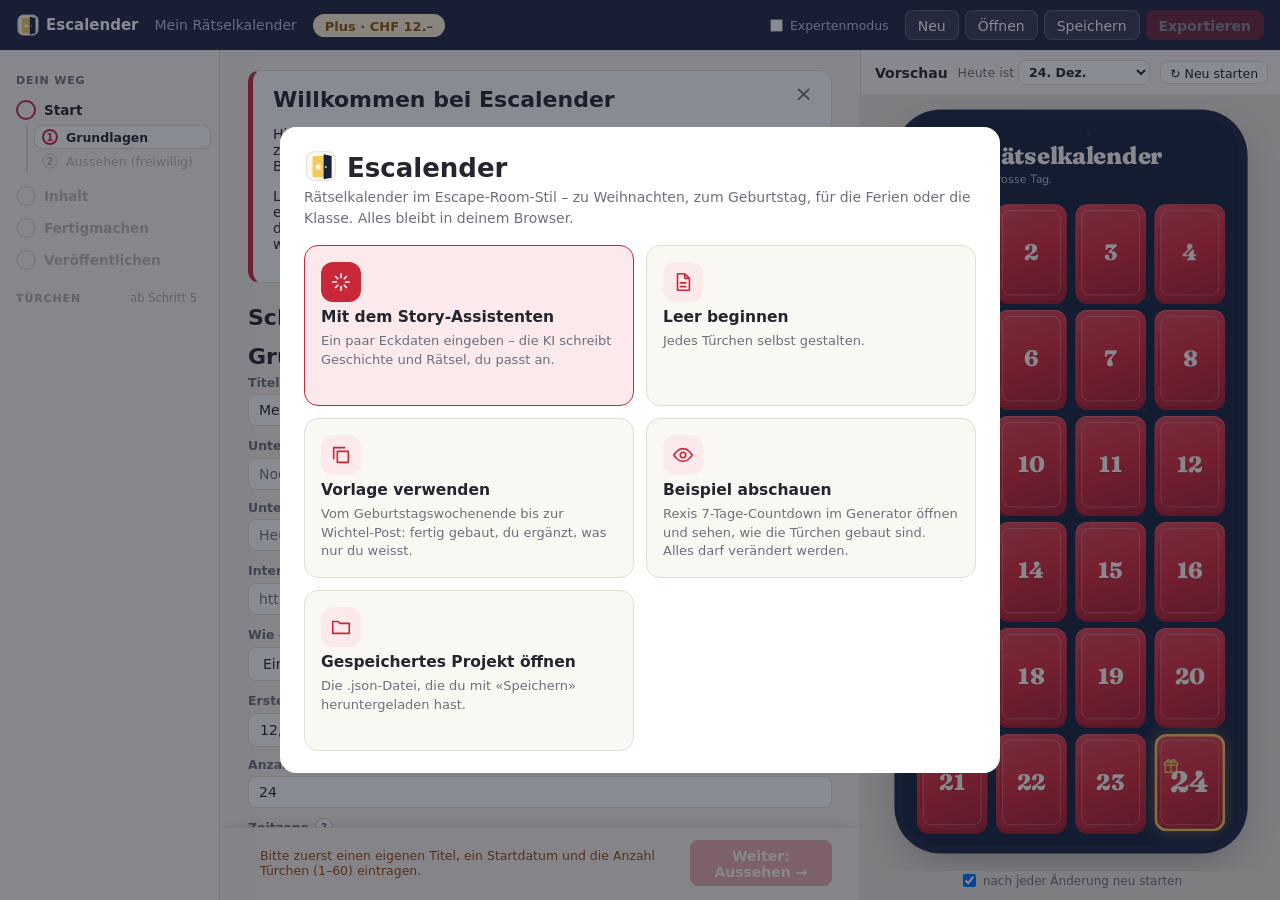
==== bauen/index.html @ 82210658 "Add files via upload" ====
<!doctype html>
<html lang="de">
<head>
  <meta charset="utf-8">
  <meta name="viewport" content="width=device-width, initial-scale=1">
  <title>Escalender – Rätselkalender bauen</title>
  <meta name="description" content="Rätselkalender im Escape-Room-Stil – zu Weihnachten, zum Geburtstag, für Ferien oder Klasse. Im Browser, ohne Anmeldung.">
  <link rel="icon" href="data:image/svg+xml,%3Csvg xmlns='http://www.w3.org/2000/svg' viewBox='0 0 64 64'%3E%3Crect x='5' y='5' width='54' height='54' rx='14' fill='%23fdfaf3' stroke='%23e6dfcf' stroke-width='2'/%3E%3Crect x='16' y='13' width='30' height='40' rx='3' fill='%23f4c95d'/%3E%3Cpath d='M37 10 L52 13 V54 L37 57 Z' fill='%2314213d'/%3E%3Ccircle cx='41' cy='34' r='2' fill='%23f4c95d'/%3E%3Cpath d='M27 26 l2.2 4.6 5 .7-3.6 3.5.9 5-4.5-2.4-4.5 2.4.9-5-3.6-3.5 5-.7z' fill='%23fff8e1'/%3E%3C/svg%3E">
  <style>:root {
  --bg: #f4f1ea; --flaeche: #ffffff; --linie: #e2ddd2; --text: #24252f; --leise: #6d6f7b;
  --rot: #c8283a; --rot-hell: #fbe9eb; --gold: #e0a92e; --gruen: #2d6a4f;
  --hinweis: #3a6ea5; --hinweis-hell: #eaf1f9; --schloss: #b0651b; --schloss-hell: #fbf1e6; --belohnung: #2d7a55; --belohnung-hell: #e8f5ee;
}
* { box-sizing: border-box; }
html, body { margin: 0; height: 100%; }
body { font-family: system-ui, -apple-system, "Segoe UI", Roboto, sans-serif; background: var(--bg); color: var(--text); font-size: 14px; display: flex; flex-direction: column; }
button, input, select, textarea { font: inherit; color: inherit; }
button { cursor: pointer; background: var(--flaeche); border: 1px solid var(--linie); border-radius: 8px; padding: 7px 12px 5px; }
button:hover { border-color: #c9c2b2; }
button.haupt { background: var(--rot); border-color: var(--rot); color: #fff; font-weight: 700; }
button.klein { padding: 3.5px 9px 2.5px; font-size: 12.5px; }
button.gefahr { color: var(--rot); }
button:disabled { opacity: .35; cursor: default; }
code { font-size: 11.5px; background: #f0ece3; padding: 1px 6px; border-radius: 4px; color: var(--leise); }
.warn { color: #a3470a; }

/* Kopfleiste */
.leiste { display: flex; align-items: center; gap: 16px; padding: 10px 16px; background: #1d2440; color: #fff; flex-wrap: wrap; }
.marke { font-weight: 800; font-size: 15px; display: inline-flex; align-items: center; gap: 6px; color: inherit; text-decoration: none; }
a.marke:hover { color: var(--gold, #f4c95d); }
.marke .ico { width: 18px; height: 18px; color: var(--gold, #f4c95d); }
.marke svg.logo { width: 24px; height: 24px; }
.ico { width: 1.1em; height: 1.1em; vertical-align: -.2em; flex: none; }
.nav-punkt .ico { width: 16px; height: 16px; margin-right: 7px; opacity: .75; }
.nav-punkt.aktiv .ico { opacity: 1; }
.punkt-status { display: inline-block; width: 8px; height: 8px; border-radius: 50%; margin-right: 5px; vertical-align: 1px; background: #999; }
.punkt-status.ok { background: #2d8a4e; } .punkt-status.offen { background: #e0a100; } .punkt-status.fehler { background: var(--rot); } .punkt-status.leer { background: #bbb; }
#projektname { color: #b8c0d9; min-width: 100px; max-width: 30%; overflow: hidden; text-overflow: ellipsis; white-space: nowrap; }
.knoepfe { display: flex; gap: 6px; }
.knoepfe button { background: rgba(255,255,255,.1); border-color: rgba(255,255,255,.18); color: #fff; }
.knoepfe button.haupt { background: var(--rot); border-color: var(--rot); }
#status { flex: 1; font-size: 12px; color: #8d96b3; min-width: 0; overflow: hidden; text-overflow: ellipsis; white-space: nowrap; }
#status.warn { color: #ffcf8a; }

/* Arbeitsfläche */
.arbeit { --nav-b: 220px; --vorschau-b: 420px; flex: 1; display: grid; grid-template-columns: var(--nav-b) minmax(0, 1fr) var(--vorschau-b); min-height: 0; position: relative; }
/* Ziehgriffe zum Verbreitern der Spalten (wie bei OneNote) */
.zieher { position: absolute; top: 0; bottom: 0; width: 9px; margin-left: -4px; cursor: col-resize; z-index: 5; touch-action: none; }
.zieher::after { content: ''; position: absolute; top: 0; bottom: 0; left: 4px; width: 1px; background: transparent; transition: background .15s; }
.zieher:hover::after, .zieher.aktiv::after { background: var(--rot); width: 3px; left: 3px; }
.zieher-nav { left: var(--nav-b); }
.zieher-vorschau { right: var(--vorschau-b); margin-left: 0; margin-right: -4px; }
body.zieht { cursor: col-resize; user-select: none; }
body.zieht iframe { pointer-events: none; }
#nav { border-right: 1px solid var(--linie); overflow-y: auto; overflow-x: hidden; padding: 10px 8px 30px; background: #faf8f3; }
.nav-gruppe { font-size: 11px; font-weight: 800; letter-spacing: .08em; text-transform: uppercase; color: var(--leise); margin: 14px 8px 6px; }
.nav-punkt { display: block; width: 100%; text-align: left; border: 0; background: none; padding: 7px 10px; border-radius: 8px; margin-bottom: 1px; }
.nav-punkt:hover, .nav-tuer:hover { background: #efebe2; }
.nav-punkt.aktiv, .nav-tuer.aktiv { background: var(--rot-hell); color: var(--rot); font-weight: 700; }
.nav-tueren { display: flex; flex-direction: column; gap: 1px; }
.nav-tuer { display: grid; grid-template-columns: 24px 62px 1fr 10px; align-items: center; gap: 4px; text-align: left; border: 0; background: none; padding: 5px 8px; border-radius: 8px; }
.nav-tuer .nr { font-weight: 800; }
.nav-tuer .datum { color: var(--leise); font-size: 12px; white-space: nowrap; }
.nav-tuer .icons { font-size: 12px; white-space: nowrap; overflow: hidden; }
.nav-tuer.leer .nr, .nav-tuer.leer .datum { opacity: .45; }
.punkt { width: 8px; height: 8px; border-radius: 50%; background: var(--gold); }
#nav .warn.klein { font-size: 12px; padding: 6px 10px; }

#editor { overflow-y: auto; padding: 20px 28px 0; }
#editor h2 { margin: 0 0 6px; font-size: 22px; }
.willkommen { background: #fff; border: 1px solid var(--linie); border-left: 5px solid var(--rot); border-radius: 12px; padding: 16px 20px; margin-bottom: 22px; }
.willkommen h2 { margin-top: 0 !important; }
.willkommen ol { padding-left: 20px; line-height: 1.7; }
.willkommen li .klein { margin-left: 8px; }
.erklaerung-block .hilfe-text { margin: 0 0 16px; }
.erklaerung .hilfe-knopf { vertical-align: 0; }
.erklaerung { color: var(--leise); max-width: 900px; line-height: 1.5; margin: 4px 0 16px; }

/* Formulare */
.formular { display: flex; flex-direction: column; gap: 10px; }
.feld { display: flex; flex-direction: column; gap: 4px; }
.feld > label { font-size: 12.5px; font-weight: 600; color: var(--leise); }
.feld input[type=text], .feld input[type=number], .feld input[type=date], .feld select, .feld textarea {
  border: 1px solid var(--linie); border-radius: 8px; padding: 7px 10px; background: #fff; width: 100%; max-width: none;
}
.feld textarea { resize: vertical; line-height: 1.45; }
.feld input:focus, .feld select:focus, .feld textarea:focus { outline: 2px solid #f0c7cc; border-color: var(--rot); }
.feld-bool { flex-direction: row; align-items: center; gap: 8px; }
.feld-bool label { font-size: 13.5px; color: var(--text); font-weight: 500; }
.asset-feld { display: flex; gap: 8px; align-items: center; flex-wrap: wrap; }
.asset-feld select { max-width: 320px; }
.asset-feld .mini { height: 44px; border-radius: 6px; border: 1px solid var(--linie); }
.unterfelder { display: flex; flex-direction: column; gap: 8px; align-items: flex-start; }
.unterfeld { border-left: 3px solid var(--linie); padding: 4px 0 4px 12px; width: 100%; display: flex; flex-direction: column; gap: 6px; align-items: flex-start; }
.hinweis-leer { color: #a3470a; font-size: 13px; }

.karte-element { background: var(--flaeche); border: 1px solid var(--linie); border-radius: 12px; padding: 14px 16px; margin-bottom: 12px; }
.kopfzeile { display: flex; align-items: center; gap: 10px; margin-bottom: 10px; }
.kopfzeile .klein { margin-left: auto; }
.nummern { display: flex; flex-wrap: wrap; gap: 6px; margin-top: 10px; }
.nummern span { background: #f4f1ea; border-radius: 6px; padding: 2px 8px; font-size: 12.5px; }
.nummern b { color: var(--rot); }
.palette { display: flex; flex-wrap: wrap; gap: 6px; margin: 8px 0 4px; }

/* Türchen */
.tuer-kopf { display: flex; align-items: baseline; gap: 12px; margin-bottom: 12px; }
.tuer-kopf .datum { color: var(--leise); }
.tuer-kopf .klein-wahl { margin-left: auto; border: 1px solid var(--linie); border-radius: 8px; padding: 3px 8px; background: #fff; font-size: 12.5px; }
.leer-box { background: var(--flaeche); border: 2px dashed var(--linie); border-radius: 14px; padding: 30px; text-align: center; color: var(--leise); }
.stufe-box { background: var(--flaeche); border: 1px solid var(--linie); border-radius: 14px; padding: 14px 16px 16px; margin: 16px 0; }
.stufe-titel { display: flex; justify-content: space-between; align-items: center; font-weight: 800; font-size: 12px; letter-spacing: .08em; text-transform: uppercase; color: var(--leise); margin-bottom: 8px; }
.stufe-neu { display: flex; align-items: center; gap: 12px; color: var(--leise); font-size: 13px; }

.fach { border-radius: 12px; padding: 10px 12px 8px; margin-top: 10px; }
.fach-kopf { margin-bottom: 8px; }
.fach-kopf span { color: var(--leise); }
.fach.fach-hinweis { background: var(--hinweis-hell); } .fach-hinweis .fach-kopf strong { color: var(--hinweis); }
.fach.fach-schloss { background: var(--schloss-hell); } .fach-schloss .fach-kopf strong { color: var(--schloss); }
.fach.fach-belohnung { background: var(--belohnung-hell); } .fach-belohnung .fach-kopf strong { color: var(--belohnung); }
.fach-liste { display: flex; flex-direction: column; gap: 8px; min-height: 20px; }
.fach-leer { color: var(--leise); font-size: 12.5px; padding: 10px; border: 2px dashed rgba(0,0,0,.1); border-radius: 10px; text-align: center; }

.baustein { background: #fff; border-radius: 10px; padding: 10px 12px 12px; border: 1px solid rgba(0,0,0,.06); box-shadow: 0 1px 2px rgba(0,0,0,.04); }
.baustein.zieht { opacity: .4; }
.baustein-kopf { cursor: grab; display: flex; align-items: center; gap: 8px; font-weight: 700; margin-bottom: 8px; }
.baustein-kopf select { font-weight: 600; border: 1px solid var(--linie); border-radius: 8px; padding: 4px 8px; background: #fff; }
.baustein-kopf .aktionen { margin-left: auto; display: flex; gap: 2px; }
.griff { cursor: grab; color: #b3ad9f; letter-spacing: -2px; user-select: none; padding: 0 2px; }
.mini-knopf { border: 0; background: none; padding: 2px 6px; color: var(--leise); }
.mini-knopf:hover { background: #f0ece3; }
.einfuege { height: 4px; border-radius: 2px; background: var(--rot); margin: -2px 0; }
.chip { border-radius: 999px; font-size: 12.5px; padding: 4px 11px; background: rgba(255,255,255,.75); }
.chip:active { cursor: grabbing; }

/* Medien */
.medien { display: grid; grid-template-columns: repeat(auto-fill, minmax(150px, 1fr)); gap: 12px; margin-top: 12px; }
.medium { background: var(--flaeche); border: 1px solid var(--linie); border-radius: 12px; padding: 8px; display: flex; flex-direction: column; gap: 4px; }
.medium img, .medium .platzhalter { width: 100%; aspect-ratio: 4/3; object-fit: cover; border-radius: 8px; background: #f0ece3; display: flex; align-items: center; justify-content: center; font-size: 28px; color: var(--leise); }
.medium .platzhalter .ico { width: 32px; height: 32px; }
.medium img { object-fit: contain; }
.medium.fehlt { border-color: #f0c080; background: #fffaf2; }
.medium .name { font-weight: 600; font-size: 12.5px; word-break: break-all; }
.medium .info { font-size: 11.5px; color: var(--leise); }
.medium .aktionen { display: flex; gap: 4px; }
.warnliste li { margin-bottom: 6px; }
.warnliste a { color: var(--text); }

/* Vorschau */
.vorschau { border-left: 1px solid var(--linie); display: flex; flex-direction: column; min-height: 0; background: #e9e5dc; }
.vorschau-kopf { display: flex; align-items: center; gap: 12px; padding: 10px 14px; border-bottom: 1px solid var(--linie); background: #faf8f3; }
.vorschau-kopf label { color: var(--leise); font-size: 12.5px; display: flex; align-items: center; gap: 4px; }
.vorschau-kopf button { margin-left: auto; }
.telefon { flex: 1; padding: 14px; min-height: 0; overflow: hidden; position: relative; }
/* absolut platziert: die Handygrösse wirkt nicht auf die Grösse der Spalte zurück */
.geraet-rahmen { position: absolute; top: 22px; left: 50%; transform: translateX(-50%); }
.geraet { position: absolute; left: 0; top: 0; width: 390px; height: 844px; transform-origin: 0 0; border-radius: 44px; background: #1d2440; box-shadow: 0 0 0 10px #1d2440, 0 16px 44px rgba(0,0,0,.28); }
.geraet iframe { width: 100%; height: 100%; border: 0; border-radius: 40px; background: #14213d; display: block; }
.vorschau-fuss { font-size: 12px; color: var(--leise); padding: 0 16px 10px; text-align: center; }
.vorschau-fuss label { display: inline-flex; align-items: center; gap: 4px; }
.heute-wahl { display: flex; align-items: center; gap: 6px; font-size: 12.5px; color: var(--leise); }
.heute-wahl select { border: 1px solid var(--linie); border-radius: 8px; padding: 3px 6px; background: #fff; font-weight: 700; color: var(--text); }

/* Dialog */
.dialog { position: fixed; inset: 0; background: rgba(20,24,40,.5); display: flex; align-items: center; justify-content: center; z-index: 100; padding: 16px; }
.dialog-box { background: #fff; border-radius: 16px; padding: 22px 24px; max-width: 560px; width: 100%; max-height: 90vh; overflow: auto; }
.dialog-box h2 { margin: 0 0 10px; }
.dialog-knoepfe { display: flex; flex-direction: column; gap: 8px; margin: 14px 0; }
.dialog-knoepfe button { text-align: left; padding: 10px 14px; }
.warnkasten { background: #fff5e6; border-radius: 8px; padding: 8px 12px; }
.warnkasten ul { margin: 8px 0 0; padding-left: 18px; font-size: 13px; }
.schliessen { margin-top: 6px; }

@media (max-width: 1100px) {
  .zieher { display: none; }
  .arbeit { grid-template-columns: 200px minmax(0, 1fr); }
  .vorschau { grid-column: 1 / -1; min-height: 720px; border-left: 0; border-top: 1px solid var(--linie); }
  body { height: auto; }
}
@media (max-width: 700px) {
  .arbeit { grid-template-columns: 1fr; }
  #nav { max-height: 240px; border-right: 0; border-bottom: 1px solid var(--linie); }
  #editor { padding: 16px; }
}

/* Story-Assistent */
#editor h3 { font-size: 15px; margin: 26px 0 10px; }
textarea.prompt { width: 100%; max-width: none; border: 1px solid var(--linie); border-radius: 10px; padding: 10px 12px; font-family: ui-monospace, Menlo, Consolas, monospace; font-size: 12px; line-height: 1.45; background: #fff; }
textarea.prompt[readonly] { background: #faf8f3; }
.reihe-knoepfe { display: flex; align-items: center; gap: 8px; flex-wrap: wrap; margin: 8px 0; }
.reihe-knoepfe select { border: 1px solid var(--linie); border-radius: 8px; padding: 6px 8px; background: #fff; max-width: 100%; min-width: 0; flex: 1 1 260px; }
.leise { color: var(--leise); font-size: 12.5px; }
.ergebnis .ok { color: var(--gruen); font-weight: 600; }
.haken { display: flex; flex-wrap: wrap; gap: 6px 14px; }
.haken span { display: inline-flex; align-items: center; gap: 5px; }
.haken label { font-size: 13px; }

.mono { font-family: ui-monospace, Menlo, Consolas, "Courier New", monospace; }
textarea.mono { font-size: 13px; }
.schablone-pruefung { background: #faf8f3; border: 1px solid var(--linie); border-radius: 8px; padding: 8px 12px; display: flex; flex-direction: column; gap: 4px; max-width: 680px; }
.schablone-pruefung b { letter-spacing: .12em; }
.kopfzeile .klein:first-of-type { margin-left: auto; }
.kopfzeile .klein + .klein { margin-left: 0; }

/* Führung */
.experte { color: #b8c0d9; font-size: 12.5px; display: flex; align-items: center; gap: 4px; white-space: nowrap; }
.checkliste { margin-bottom: 6px; }
.checkliste .schritt { display: flex; align-items: center; gap: 8px; width: 100%; text-align: left; border: 0; background: none; padding: 5px 8px; border-radius: 8px; font-size: 13px; color: var(--leise); }
.checkliste .schritt:hover { background: #efebe2; }
.checkliste .haken { width: 20px; height: 20px; border-radius: 50%; border: 2px solid #cfc8b8; display: inline-flex; align-items: center; justify-content: center; font-size: 11px; font-weight: 800; flex: none; }
.checkliste .schritt.ok { color: var(--gruen); }
.checkliste .schritt.ok .haken { background: var(--gruen); border-color: var(--gruen); color: #fff; }
.checkliste .schritt.fehler { color: var(--rot); font-weight: 700; }
.checkliste .schritt.fehler .haken { background: var(--rot); border-color: var(--rot); color: #fff; }
.checkliste .schritt.naechster:not(.ok) { color: var(--text); font-weight: 700; background: #fff; box-shadow: inset 0 0 0 1px var(--linie); }
.punkt.rot { background: var(--rot); }
.fehler-titel { color: var(--rot); }
.warnliste.fehler li a { color: var(--rot); font-weight: 600; }
.ok { color: var(--gruen); font-weight: 600; }
.hilfe-knopf { border: 1px solid #cfc8b8; background: #fff; color: var(--leise); width: 18px; height: 18px; border-radius: 50%; padding: 0; font-size: 11px; font-weight: 800; line-height: 1; margin-left: 6px; vertical-align: 1px; }
.hilfe-knopf:hover { border-color: var(--rot); color: var(--rot); }
.hilfe-text { background: #fffbea; border: 1px solid #f0e2a8; border-radius: 8px; padding: 8px 12px; margin: 2px 0 4px; font-size: 13px; line-height: 1.5; max-width: 900px; color: var(--text); }
.fach-kopf .hilfe-text { margin-top: 6px; }
.start-box { max-width: 720px; }
.start-box h1 { margin: 0 0 4px; font-size: 26px; }
.start-karten { display: grid; grid-template-columns: repeat(2, minmax(0, 1fr)); gap: 12px; margin-top: 14px; grid-auto-rows: 1fr; }
.start-karte { display: flex; flex-direction: column; gap: 6px; height: 100%; align-items: flex-start; text-align: left; padding: 16px; border-radius: 14px; border: 1px solid var(--linie); background: #faf8f3; }
.start-karte:hover { border-color: var(--rot); background: #fff; }
.start-karte .icon { width: 40px; height: 40px; border-radius: 12px; background: var(--rot-hell); color: var(--rot); display: grid; place-items: center; }
.start-karte .icon .ico { width: 22px; height: 22px; }
.haupt-karte .icon { background: var(--rot); color: #fff; }
.start-karte strong { font-size: 15.5px; }
.start-karte span:last-child { color: var(--leise); font-size: 13px; line-height: 1.45; }
.start-karte.haupt-karte { border-color: var(--rot); background: var(--rot-hell); }
@media (max-width: 600px) { .start-karten { grid-template-columns: 1fr; } .experte { display: none; } }
.leer-zeile { color: var(--leise); }
.leer-zeile a { color: var(--text); }

/* Phasen-Checkliste */
.checkliste .phase { display: flex; align-items: center; gap: 8px; width: 100%; text-align: left; border: 0; background: none; padding: 6px 8px; border-radius: 8px; font-size: 13.5px; font-weight: 700; color: var(--leise); }
.checkliste .phase:hover { background: #efebe2; }
.checkliste .phase.aktuell { color: var(--text); }
.checkliste .phase.ok { color: var(--gruen); }
.checkliste .phase.ok .haken { background: var(--gruen); border-color: var(--gruen); color: #fff; }
.checkliste .phase.aktuell .haken { border-color: var(--rot); color: var(--rot); }
.checkliste .phase .punkt { margin-left: auto; }
.checkliste .phase-schritte { margin: 0 0 6px 18px; border-left: 2px solid var(--linie); padding-left: 6px; }
.checkliste .phase-schritte .schritt { font-size: 12.5px; padding: 4px 8px; }
.checkliste .phase-schritte .haken { width: 16px; height: 16px; font-size: 10px; }
.speicher-erinnerung { background: #fffbea; border: 1px solid #f0e2a8; border-radius: 10px; padding: 8px 10px; font-size: 12.5px; margin: 0 4px 8px; display: flex; flex-direction: column; gap: 6px; align-items: flex-start; }

/* Story-Assistent Schritt für Schritt */
.schritt-leiste { display: flex; flex-wrap: wrap; gap: 6px; margin: 6px 0 14px; }
.schritt-leiste .pille { border-radius: 999px; padding: 4px 10px; font-size: 12.5px; color: var(--leise); }
.schritt-leiste .pille b { display: inline-block; min-width: 1.2em; }
.schritt-leiste .pille.erledigt { color: var(--gruen); border-color: #b9dcc9; background: #f2faf5; }
.schritt-leiste .pille.aktiv { color: #fff; background: var(--rot); border-color: var(--rot); font-weight: 700; }
.schritt-karte { background: var(--flaeche); border: 1px solid var(--linie); border-radius: 14px; padding: 16px 20px 18px; }
.schritt-karte h3 { margin: 0 0 12px; font-size: 17px; }
.schritt-fuss { display: flex; align-items: center; justify-content: space-between; gap: 12px; margin-top: 18px; padding-top: 12px; border-top: 1px solid var(--linie); }
.schritt-fuss .weiter { margin-left: auto; }
.klein-text { font-size: 12.5px; }
.sperre { background: var(--rot-hell); border-radius: 10px; padding: 12px 14px; display: flex; flex-direction: column; gap: 8px; align-items: flex-start; }
details.erweitert { margin-top: 10px; }
details.erweitert summary, .schritt-karte details summary { cursor: pointer; color: var(--leise); font-size: 13px; margin: 8px 0; }
ol.anleitung { line-height: 1.7; padding-left: 20px; margin: 10px 0; }

/* Nur du ergänzen / Drucken */
.ergaenzen-gruppe { background: var(--flaeche); border: 1px solid var(--linie); border-radius: 12px; padding: 12px 16px; margin-bottom: 12px; }
.ergaenzen-gruppe h3 { margin: 0; display: flex; align-items: center; gap: 8px; }
.ergaenzen-gruppe .zahl { background: var(--gold); color: #fff; border-radius: 999px; font-size: 12px; padding: 1px 8px; }
.ergaenzen-liste { padding-left: 18px; line-height: 1.5; }
.ergaenzen-liste > li { margin-bottom: 6px; }
.ergaenzen-liste > li > a { font-weight: 700; color: var(--text); }
.ergaenzen-liste ul { color: var(--leise); font-size: 13px; padding-left: 18px; }
.gruppe-ok { color: var(--gruen); margin: 6px 0 12px; font-weight: 600; }
.druck-schritte { line-height: 1.6; }
.druck-schritte > li { margin-bottom: 12px; }
.druck-schritte > li.ok::marker { color: var(--gruen); }
.versteck-liste { font-size: 13px; }
.schritt-leiste .pille:disabled { opacity: .45; cursor: not-allowed; background: transparent; }
.heute-wahl, .vorschau-kopf button { white-space: nowrap; }
.vorschau-kopf { flex-wrap: nowrap; gap: 10px; }
@media (max-width: 700px) { .vorschau-kopf { flex-wrap: wrap; } }

.farb-feld { display: flex; align-items: center; gap: 10px; }
.farb-feld input[type=color] { width: 48px; height: 34px; padding: 2px; border: 1px solid var(--linie); border-radius: 8px; background: #fff; cursor: pointer; }
.farb-block { display: grid; gap: 8px; }
.farb-hex { flex: 0 0 96px; width: 96px; font-family: ui-monospace, SFMono-Regular, Menlo, monospace; }
.farb-muster-reihe { display: flex; flex-wrap: wrap; gap: 6px; }
.farb-muster { width: 28px; height: 28px; border-radius: 8px; border: 2px solid #fff; box-shadow: 0 0 0 1px var(--linie); padding: 0; cursor: pointer; }
.farb-muster.aktiv { box-shadow: 0 0 0 2px var(--rot); transform: scale(1.1); }
button.link { background: none; border: 0; padding: 0; color: var(--rot); text-decoration: underline; font: inherit; cursor: pointer; }
h4.unter-titel { margin: 18px 0 4px; font-size: 14px; color: var(--leise); text-transform: uppercase; letter-spacing: .06em; }
.checkliste .schritt.gesperrt { opacity: .45; cursor: not-allowed; }
.checkliste .schritt.gesperrt:hover { background: none; }

.nav-klapp { display: block; width: calc(100% - 16px); text-align: left; border: 0; background: none; cursor: pointer; }
.nav-klapp:hover { color: var(--text); }
.schritt-zaehler { font-size: 13px; font-weight: 500; color: var(--leise); margin-left: 12px; }

.nav-gruppe-zeile { display: flex; align-items: center; justify-content: space-between; gap: 6px; }
.nav-status { border: 0; background: none; padding: 2px 6px; border-radius: 6px; font-size: 11.5px; font-weight: 700; text-transform: none; letter-spacing: 0; color: var(--leise); white-space: nowrap; }
.nav-status:hover, .nav-status.aktiv { background: var(--rot-hell); color: var(--rot); }
.frage-knoepfe { display: flex; justify-content: flex-end; gap: 8px; margin-top: 16px; }

/* Hervorhebung nach dem Sprung aus einer Meldung */
.hervor { outline: 3px solid var(--rot); outline-offset: 4px; border-radius: 10px; animation: hervor-puls 1s ease-in-out 3; }
.feld.hervor { padding: 4px 6px; margin: -4px -6px; }
@keyframes hervor-puls { 50% { outline-color: var(--gold); } }

.warnliste li { margin-bottom: 8px; }
.was-tun { color: var(--leise); font-size: 12.5px; margin: 2px 0 0 14px; }
.warnliste.fehler .was-tun { color: var(--text); }

.emoji-zeile { display: flex; align-items: center; gap: 10px; }
.emoji-feld { max-width: 120px !important; font-size: 22px; text-align: center; }
.emoji-gross { font-size: 40px; line-height: 1; }
.emoji-gruppen { display: flex; flex-direction: column; gap: 4px; margin-top: 8px; }
.emoji-gruppe { display: flex; align-items: center; flex-wrap: wrap; gap: 3px; }
.emoji-titel { font-size: 11.5px; color: var(--leise); width: 58px; flex: none; }
.emoji-wahl { border: 1px solid transparent; background: none; font-size: 22px; padding: 2px 4px; border-radius: 8px; line-height: 1.2; }
.emoji-wahl:hover { background: #efebe2; border-color: var(--linie); }
.emoji-wahl.aktiv { background: var(--rot-hell); border-color: var(--rot); }

.download-ok:empty { display: none; }
.download-ok { background: #e8f5ee; border: 1px solid #b9dcc9; color: var(--gruen); border-radius: 10px; padding: 10px 12px; font-size: 13.5px; line-height: 1.5; }
button.erledigt { background: var(--gruen) !important; border-color: var(--gruen) !important; color: #fff !important; }

/* Fenster offen: Hintergrund scrollt nicht mit */
body.fenster-offen { overflow: hidden; }
body.fenster-offen .arbeit { pointer-events: none; }
body.fenster-offen .dialog { pointer-events: auto; }
.frage-dialog .dialog-box { max-width: 460px; }
.frage-dialog p { line-height: 1.5; margin: 6px 0; }
button.gefahr-knopf { background: var(--rot) !important; border-color: var(--rot) !important; }

/* Der Schritt, an dem man gerade arbeitet */
.checkliste .schritt.aktiv { background: var(--rot-hell); color: var(--rot); font-weight: 700; box-shadow: none; }
.checkliste .schritt.aktiv .haken { border-color: var(--rot); color: var(--rot); }
.checkliste .schritt.ok.aktiv .haken { background: var(--gruen); border-color: var(--gruen); color: #fff; }
h2 .wechsel { margin-left: 14px; font-weight: 500; vertical-align: middle; }

/* Zurück/Weiter kleben am unteren Rand des Editors – auf jedem Bildschirm sichtbar, ganz rechts */
.weg-fuss { position: sticky; bottom: 0; z-index: 3; margin: 24px -28px 0; padding: 12px 28px 14px; background: var(--bg); border-top: 1px solid var(--linie); box-shadow: 0 -8px 16px -12px rgba(0,0,0,.25); }
#editor > :last-child:not(.weg-fuss) { margin-bottom: 80px; }
.schritt-karte .schritt-fuss { position: sticky; bottom: 0; z-index: 3; background: var(--flaeche); margin: 18px -20px -18px; padding: 12px 20px 14px; border-radius: 0 0 14px 14px; box-shadow: 0 -8px 16px -12px rgba(0,0,0,.25); }
.nav-spaeter { opacity: .55; }
.nav-spaeter .nav-status { font-weight: 500; }
.knoepfe button:disabled { opacity: .45; cursor: not-allowed; }
.checkliste .phase.gesperrt { opacity: .45; cursor: not-allowed; }
.checkliste .phase.gesperrt:hover { background: none; }
.willkommen { position: relative; }
.willkommen-zu { position: absolute; top: 8px; right: 10px; border: 0; background: none; font-size: 22px; line-height: 1; color: var(--leise); padding: 4px 8px; border-radius: 8px; }
.willkommen-zu:hover { background: #efebe2; color: var(--text); }
.weg-kopf { font-size: 22px; font-weight: 800; margin: 0 0 14px; }

/* AR-Ziel aus Foto: Fortschritt */
.asset-knoepfe { display: flex; flex-wrap: wrap; gap: 8px; align-items: center; }
.mind-zeile { display: flex; gap: 14px; align-items: center; margin-top: 14px; }
.mind-vorschau { width: 96px; height: 72px; object-fit: cover; border-radius: 8px; background: #eee; flex: none; }
.mind-stand { flex: 1; min-width: 0; }
.balken { height: 10px; border-radius: 999px; background: #eee6d6; overflow: hidden; margin-bottom: 8px; }
.balken-fuellung { height: 100%; width: 0; background: var(--rot); border-radius: inherit; transition: width .3s; }
.mind-stand p { margin: 2px 0 0; }

.freiwillig { background: #eef6ee; border: 1px solid #cfe3cf; color: #2d6a4f; border-radius: 10px; padding: 8px 12px; margin: 0 0 14px; font-size: 14px; }

/* Übersicht Sammlungen und Hilfsmittel */
.abschnitt { margin: 0 0 28px; }
.abschnitt h3 { font-size: 17px; margin: 0 0 4px; display: flex; align-items: center; gap: 6px; }
.abschnitt h3 .ico { color: var(--rot); }
.uebersicht { padding: 10px 14px; }
.uebersicht-zeile { display: flex; align-items: center; gap: 12px; }
.uebersicht-icon { width: 34px; height: 34px; border-radius: 9px; background: var(--rot-hell); color: var(--rot); display: grid; place-items: center; flex: none; }
.uebersicht-icon .ico { width: 18px; height: 18px; }
.uebersicht-text { flex: 1; min-width: 0; }
.uebersicht-text .klein-text { font-size: 12.5px; margin-top: 2px; }
.uebersicht-knoepfe { display: flex; gap: 6px; flex-wrap: wrap; justify-content: flex-end; }
.uebersicht-inhalt { margin-top: 12px; padding-top: 12px; border-top: 1px solid var(--linie); }

/* Katalog-Wähler */
.katalog-box { max-width: 720px; }
.katalog-liste { display: grid; gap: 8px; max-height: 60vh; overflow: auto; padding: 2px; }
.katalog-karte { display: grid; grid-template-columns: 40px 1fr auto; grid-template-areas: 'icon text mehr' 'lang lang lang'; gap: 4px 12px; align-items: start; text-align: left; padding: 10px 12px; border-radius: 12px; border: 1px solid var(--linie); background: var(--flaeche); cursor: pointer; }
.katalog-karte:hover { border-color: var(--rot); background: #fff; }
.katalog-karte.aktiv { border-color: var(--rot); box-shadow: 0 0 0 2px var(--rot-hell); }
.katalog-icon { grid-area: icon; font-size: 26px; line-height: 1; text-align: center; padding-top: 2px; }
.katalog-text { grid-area: text; display: grid; gap: 2px; min-width: 0; }
.katalog-kurz { color: var(--leise); font-size: 13px; }
.katalog-tags { display: flex; gap: 6px; flex-wrap: wrap; margin-top: 2px; }
.tag { font-size: 11px; border-radius: 999px; padding: 1px 8px; background: #eee9dd; color: var(--leise); }
.tag.stufe-gratis { background: #e6f3e8; color: #2d6a4f; }
.tag.stufe-kalender { background: #fdf1d6; color: #8a5a00; }
.tag.stufe-alles { background: var(--rot-hell); color: var(--rot); }
.katalog-mehr { grid-area: mehr; align-self: start; }
.katalog-lang { grid-area: lang; font-size: 13px; line-height: 1.5; color: var(--text); background: #fffbea; border: 1px solid #f0e2a8; border-radius: 8px; padding: 8px 10px; margin-top: 4px; }
.chip-katalog { border-style: dashed; }
.schloss-kurz { margin-left: 8px; }

/* Quadratisch zuschneiden */
.schnitt-box { max-width: 600px; }
.schnitt-buehne { position: relative; margin: 0 auto; background: #222; border-radius: 8px; overflow: hidden; touch-action: none; }
.schnitt-buehne canvas { display: block; }
.schnitt-rahmen { position: absolute; box-shadow: 0 0 0 2px #fff, 0 0 0 9999px rgba(0,0,0,.35); cursor: move; touch-action: none; }
.schnitt-rahmen::before { content: ''; position: absolute; inset: 0; background: linear-gradient(to right, transparent 33.3%, rgba(255,255,255,.35) 33.3%, rgba(255,255,255,.35) calc(33.3% + 1px), transparent calc(33.3% + 1px), transparent 66.6%, rgba(255,255,255,.35) 66.6%, rgba(255,255,255,.35) calc(66.6% + 1px), transparent calc(66.6% + 1px)), linear-gradient(to bottom, transparent 33.3%, rgba(255,255,255,.35) 33.3%, rgba(255,255,255,.35) calc(33.3% + 1px), transparent calc(33.3% + 1px), transparent 66.6%, rgba(255,255,255,.35) 66.6%, rgba(255,255,255,.35) calc(66.6% + 1px), transparent calc(66.6% + 1px)); pointer-events: none; }
.schnitt-regler { display: flex; align-items: center; gap: 10px; margin: 12px 0 4px; }
.schnitt-regler input { flex: 1; }
.warnkasten.tarnung { background: #fffbea; border: 1px solid #f0e2a8; border-radius: 10px; padding: 10px 14px; margin: 10px 0; font-size: 14px; line-height: 1.5; }
.warnkasten.tarnung code { user-select: all; }
.vorlagen-dialog .start-karte .tag { align-self: flex-start; }
.vorlagen-dialog .start-karte { gap: 4px; }
.vorlage-fuer { color: var(--leise); font-size: 12.5px; font-weight: 700; }

/* Preis in der Kopfzeile */
.preis-chip { border: 0; border-radius: 999px; padding: 4px 12px; font: inherit; font-size: 13px; font-weight: 700; cursor: pointer; white-space: nowrap; }
.preis-chip.stufe-gratis { background: #e6f3e8; color: #2d6a4f; }
.preis-chip.stufe-kalender { background: #fdf1d6; color: #8a5a00; }
.preis-chip.stufe-alles { background: var(--rot-hell); color: var(--rot); }
@media (max-width: 700px) { .preis-chip { padding: 3px 8px; font-size: 12px; } }

/* Labor: neue Bausteine im Test */
.tag.labor { background: #e8f5e9; color: #1b5e20; border-color: #a5d6a7; }
.labor-chip { background: #e8f5e9; color: #1b5e20; border: 1px solid #a5d6a7; border-radius: 999px; padding: 2px 10px; font-size: .85em; cursor: pointer; }

/* Mehrere Dateien in einem Feld (Memory-Fotos) */
.asset-kacheln { display: flex; flex-wrap: wrap; gap: 6px; margin-bottom: 6px; }
.asset-kachel { position: relative; width: 64px; height: 64px; border-radius: 8px; overflow: hidden; background: #eee9dd; display: grid; place-items: center; }
.asset-kachel img { width: 100%; height: 100%; object-fit: cover; }
.asset-kachel .mini-knopf { position: absolute; top: 2px; right: 2px; padding: 0 5px; }

/* Nonogramm-Bild zeichnen */
.raster-groesse { display: flex; align-items: center; gap: 6px; flex-wrap: wrap; font-size: 13px; color: var(--leise); margin-bottom: 6px; }
.raster-edit { display: grid; gap: 1px; max-width: 320px; background: #ddd; border: 1px solid #ddd; touch-action: none; user-select: none; }
.raster-edit span { aspect-ratio: 1; background: #fff; cursor: pointer; }
.raster-edit span.an { background: #2b2d42; }
/* Suchbild: Stellen markieren */
.suchpunkte-edit { position: relative; max-width: 420px; cursor: crosshair; border-radius: 8px; overflow: hidden; }
.suchpunkte-edit img { display: block; width: 100%; height: auto; }
.such-punkt { position: absolute; aspect-ratio: 1; transform: translate(-50%, -50%); border: 3px solid #ffd23f; border-radius: 50%; box-shadow: 0 0 0 2px rgba(0,0,0,.4); color: #fff; font: 700 12px system-ui; display: grid; place-items: center; text-shadow: 0 0 3px #000; cursor: pointer; }

/* Schloss-Kopfzeile auf schmalen Bildschirmen umbrechen (Art-Auswahl volle Breite, «Was gibt es?» darunter) */
@media (max-width: 560px) {
  .fach-schloss .baustein-kopf { flex-wrap: wrap; }
  .fach-schloss .baustein-kopf select { flex: 1 1 100%; min-width: 0; max-width: 100%; }
  .fach-schloss .baustein-kopf .schloss-kurz { margin-left: 0; flex-basis: 100%; }
}
/* Musterschloss im Generator */
.muster-edit svg { width: 150px; height: 150px; display: block; background: #f6f3ea; border-radius: 10px; }
.muster-edit circle { fill: #c9c3b5; }
.muster-edit circle.an { fill: #d62839; }
.muster-edit text { font: 700 11px system-ui; fill: #fff; text-anchor: middle; pointer-events: none; }
.muster-edit .muster-linie { fill: none; stroke: #d62839; stroke-width: 4; stroke-linecap: round; stroke-linejoin: round; opacity: .6; }
.muster-code { font-size: 13px; color: var(--leise); margin: 6px 0; }
output.anzeige { display: block; font-size: 14px; padding: 6px 0; }

/* «Wer ist es?»: Hinweise verteilen */
.aktion-zeile { display: flex; align-items: center; gap: 6px; flex-wrap: wrap; font-size: 13px; padding: 4px 0; }
.aktion-zeile span { flex: 1 1 180px; }
.aktion-zeile.ok { color: #2d6a4f; }
/* Beim Durchtabben bleibt das Feld über der Weiter-Leiste */
#editor { scroll-padding-bottom: 96px; }
.aktion-zeile select { width: auto; flex: 0 0 auto; }
.aktion-zeile button { flex: 0 0 auto; margin: 0; }
.start-titel svg.logo { width: 34px; height: 34px; vertical-align: -6px; }
/* Schrift in Knöpfen optisch mittig: Die Schrift sitzt sonst gut 1 px zu hoch (6.10.) */
.chip { padding: 5px 11px 3px; }
.schritt-leiste .pille { padding: 5px 10px 3px; }
.checkliste .phase { padding-top: 7px; padding-bottom: 5px; }
.preis-chip { padding: 5px 12px 3px; }
@media (max-width: 700px) { .preis-chip { padding: 4px 8px 2px; } }
.labor-chip { padding: 3px 10px 1px; }
</style>
</head>
<body>
  <script>(()=>{var xi={zurueck:"M15.5 5l-7 7 7 7",handy:"M7 2h10v20H7zM11 18.5h2",buch:"M4 5.5A2.5 2.5 0 0 1 6.5 3H20v16H6.5A2.5 2.5 0 0 0 4 21zM4 18.5A2.5 2.5 0 0 1 6.5 16H20M9 7h7",schloss:"M6 11V8a6 6 0 0 1 12 0v3M5 11h14v10H5zM12 15v3",offen:"M6 11V8a6 6 0 0 1 11.5-2.3M5 11h14v10H5zM12 15v3",geschenk:"M4 11h16v10H4zM3 7h18v4H3zM12 7v14M12 7c-1.5-4-6-4-6-1.5S10 7 12 7zm0 0c1.5-4 6-4 6-1.5S14 7 12 7z",kamera:"M4 8h3l2-3h6l2 3h3v12H4zM12 17a3.5 3.5 0 1 0 0-7 3.5 3.5 0 0 0 0 7z",lampe:"M9 18h6M10 21h4M8.5 14.5A6 6 0 1 1 15.5 14.5c-.8.8-1.2 1.5-1.2 2.5h-4.6c0-1-.4-1.7-1.2-2.5z",haken:"M5 12.5l4.5 4.5L19 7",funken:"M12 3v4M12 17v4M3 12h4M17 12h4M6 6l2.5 2.5M15.5 15.5 18 18M18 6l-2.5 2.5M8.5 15.5 6 18",werkzeug:"M14.7 6.3a4 4 0 0 0-5.2 5.2L4 17l3 3 5.5-5.5a4 4 0 0 0 5.2-5.2l-2.4 2.4-2.2-2.2z",feier:"M4 20l4-12 8 8zM13 5l1.5-2M18 9l2.5-1M15 11l3-3M17 3l.5 2.5",regler:"M4 7h10M18 7h2M4 17h4M12 17h8M14 4.5v5M8 14.5v5",palette:"M12 3a9 9 0 1 0 0 18c1.5 0 2-1 1.5-2s0-2 1.5-2h1.5A3.5 3.5 0 0 0 20 13.5 9 9 0 0 0 12 3zM7.5 12.5h.01M10 8h.01M15 8h.01",figur:"M12 12a4 4 0 1 0 0-8 4 4 0 0 0 0 8zM4 21a8 8 0 0 1 16 0",bild:"M4 5h16v14H4zM4 16l5-5 4 4 3-3 4 4M15.5 9.5h.01",stift:"M4 20l4-1L19 8l-3-3L5 16zM14 7l3 3",drucker:"M7 8V3h10v5M5 8h14v8h-3v4H8v-4H5zM8 13h8M8 16h8",ordner:"M3 6h6l2 2h10v11H3z",auge:"M2 12s4-7 10-7 10 7 10 7-4 7-10 7-10-7-10-7zM12 15a3 3 0 1 0 0-6 3 3 0 0 0 0 6z",blatt:"M6 3h8l5 5v13H6zM14 3v5h5M9 13h6M9 17h6",schluessel:"M14 10a4 4 0 1 0-3.5 3.9L4 20.5V22h3v-2h2v-2h2l1.5-1.5A4 4 0 0 0 14 10zM15 9h.01",runter:"M12 4v12M6 11l6 6 6-6M4 20h16",rauf:"M12 16V4M6 9l6-6 6 6M4 20h16",warnung:"M12 3 2.5 20h19zM12 9v5M12 17.5h.01",stopp:"M12 21a9 9 0 1 0 0-18 9 9 0 0 0 0 18zM6 6l12 12",kreis:"M12 21a9 9 0 1 0 0-18 9 9 0 0 0 0 18z",kopieren:"M8 8h12v12H8zM4 16V4h12",speichern:"M4 4h12l4 4v12H4zM8 4v5h7V4M7 20v-6h10v6",neu:"M12 5v14M5 12h14",ton:"M4 10v4h4l5 4V6L8 10zM16 9a4 4 0 0 1 0 6M18.5 6.5a8 8 0 0 1 0 11",ziel:"M12 21a9 9 0 1 0 0-18 9 9 0 0 0 0 18zM12 16a4 4 0 1 0 0-8 4 4 0 0 0 0 8zM12 12h.01"};function Z(e,t={}){let n="http://www.w3.org/2000/svg",r=document.createElementNS(n,"svg");r.setAttribute("viewBox","0 0 24 24"),r.setAttribute("class","ico ico-"+e+(t.class?" "+t.class:"")),r.setAttribute("aria-hidden","true"),r.setAttribute("fill","none"),r.setAttribute("stroke","currentColor"),r.setAttribute("stroke-width",t.dick||"2"),r.setAttribute("stroke-linecap","round"),r.setAttribute("stroke-linejoin","round");let a=document.createElementNS(n,"path");return a.setAttribute("d",xi[e]||""),r.append(a),r}var l=(e,t={},...n)=>{let r=document.createElement(e);for(let[a,s]of Object.entries(t||{}))a==="class"?r.className=s:a==="style"&&typeof s=="object"?Object.assign(r.style,s):a.startsWith("on")&&typeof s=="function"?r.addEventListener(a.slice(2),s):s!==!1&&s!=null&&r.setAttribute(a,s===!0?"":s);for(let a of n.flat(1/0))a!=null&&a!==!1&&a!==""&&r.append(a instanceof Node?a:String(a));return r};var Zn=new TextEncoder,Ts=new TextDecoder,Kt=()=>globalThis.crypto.subtle,Gt=e=>globalThis.crypto.getRandomValues(new Uint8Array(e));function wt(e){let t="";for(let n of e)t+=String.fromCharCode(n);return btoa(t).replace(/\+/g,"-").replace(/\//g,"_").replace(/=+$/,"")}function ce(e){return String(e).normalize("NFC").toLowerCase().replace(/ä/g,"ae").replace(/ö/g,"oe").replace(/ü/g,"ue").replace(/ß/g,"ss").normalize("NFKD").replace(/[^a-z0-9]/g,"")}async function yi(e,t,n=12e4){let r=await Kt().importKey("raw",Zn.encode(e),"PBKDF2",!1,["deriveKey"]);return Kt().deriveKey({name:"PBKDF2",salt:t,iterations:n,hash:"SHA-256"},r,{name:"AES-GCM",length:256},!1,["encrypt","decrypt"])}async function Zt(e,t,n=12e4){let r=Gt(16),a=Gt(12),s=await yi(t,r,n),c=new Uint8Array(await Kt().encrypt({name:"AES-GCM",iv:a},s,Zn.encode(JSON.stringify(e)))),o={s:wt(r),i:wt(a),c:wt(c)};return n!==12e4&&(o.n=n),o}function fe(e=12){return wt(Gt(e))}var ge={gratis:{name:"Gratis",preis:"Gratis",einheit:"",tueren:3,satz:"Bis 3 T\xFCrchen.",text:"Ein Wochenende oder ein Abend: Text, Bild, Antwort, Zahlenschloss, Auswahl und ein Finale mit Konfetti. Figur, Story-Assistent, zwei Designs. Mit einer kleinen Zeile \xABGemacht mit Escalender\xBB."},kalender:{name:"Plus",preis:"50 Rp.",einheit:"pro T\xFCrchen",tueren:60,proTuer:.5,max:15,satz:"R\xE4tsel auf dem Handy.",text:"Dazu Sammelbuch, Geheimschriften, Anagramme, Spiegelschrift, Tonaufnahmen und die Spiele: Memory, Schiebepuzzle, Reihenfolge, Pixelbild. Alle Designs, eigene Farbe und Figur, Tarnseite \u2013 ohne Escalender-Zeile. Ein Advent mit 24 T\xFCrchen kostet CHF 12, h\xF6chstens CHF 15."},alles:{name:"Komplett",preis:"CHF 1",einheit:"pro T\xFCrchen",tueren:60,proTuer:1,max:30,satz:"Auch R\xE4tsel zum Anfassen.",text:"Alle R\xE4tsel: QR-Codes zum Verstecken, Kamera auf echte Gegenst\xE4nde, rote Folie, Chiffrierscheibe, Schablone \u2013 mit Druckvorlagen. Ein Advent mit 24 T\xFCrchen kostet CHF 24, h\xF6chstens CHF 30."}},jt=.3,zi=(e,t=0)=>{let n=new Date(e+"T12:00:00Z");return n.setUTCDate(n.getUTCDate()+t),n.toISOString().slice(0,10)};function Un(e){let t=e.rahmen||{};return/^\d{4}-\d{2}-\d{2}$/.test(t.start||"")?(t.oeffnung||"tag")==="tag"?zi(t.start,(t.anzahl||1)-1):t.start:null}function Ai(e){let t=e.rahmen?.start;return(e.autor?.durchlaeufe||[]).filter(n=>n.ende&&t&&n.ende<t).sort((n,r)=>n.ende<r.ende?1:-1)[0]||null}var jn=e=>Math.round(e*20)/20,Ut=e=>"CHF "+(Number.isInteger(e)?e+".\u2013":e.toFixed(2));function qe(e){let t=Xt(e),n=e.rahmen?.anzahl||(e.tueren||[]).length,r=ge[t],a=r.proTuer?jn(Math.min(r.max,n*r.proTuer)):0,s=a?Ai(e):null,c=s?jn(a*(1-jt)):a;return{stufe:t,tueren:n,betrag:c,voll:a,neuauflage:s,text:c?Ut(c):"Gratis"}}var kt=Object.keys(ge),Vt=["weihnacht","hell"],Ce=3;function Jt(e){let t=[...e.tueren||[]].sort((n,r)=>n.nr-r.nr);return t.some((n,r)=>(n.stufen||[]).length>(r===t.length-1?2:1))}function Xt(e){let t=0,n=()=>{t=Math.max(t,1)};(e.sammlungen||[]).length&&n(),Jt(e)&&n(),e.rahmen?.design&&!Vt.includes(e.rahmen.design)&&n(),e.rahmen?.farbe&&n(),e.figur?.bild&&n(),e.rahmen?.vorStart?.typ&&e.rahmen.vorStart.typ!=="countdown"&&n();let r=(s,c)=>{let o=Oe[s]?.[c];o&&(t=Math.max(t,kt.indexOf(o.paket)))};for(let s of e.tueren||[])for(let c of s.stufen||[]){for(let o of c.hinweis||[])r("hinweis",o.typ);c.schloss&&r("schloss",c.schloss.typ),(c.schloss?.tipps||[]).some(o=>String(o).trim())&&n();for(let o of c.belohnung||[])r("belohnung",o.typ),o.typ==="enthuellung"&&o.vollbild&&n()}for(let s of e.werkzeuge||[])r("werkzeug",s.typ);let a=e.rahmen?.anzahl||(e.tueren||[]).length;return kt.forEach((s,c)=>{a>ge[s].tueren&&c>=t&&(t=Math.min(c+1,kt.length-1))}),kt[t]}var vt={tipps:!0,vollbild:!0,fortschritt:!0,memoryFotos:!0,morseTon:!0,sammlungenNeu:!0,ordnerExport:!0},Vn=(e,t)=>!!Oe[e]?.[t]?.labor,Jn={nichts:"Nur das Handy",drucken:"Drucker",wohnung:"Verstecke in der Wohnung",kamera:"Handykamera",internet:"Internet beim Spielen",unterwegs:"Unterwegs sein",bewegung:"Handy mit Sensoren"},Oe={hinweis:{text:{kurz:"Die Figur spricht \u2013 ein R\xE4tsel, eine Geschichte, ein Gruss.",lang:"Der Grundbaustein. Steht in einer Sprechblase der Figur oder neutral als Erz\xE4hler. Fast jedes T\xFCrchen beginnt damit.",braucht:"nichts",paket:"gratis",beispiel:{text:"Ich habe dein Geschenk versteckt \u2013 und vergessen, wo. Hilfst du mir?"}},bild:{kurz:"Ein Foto als Hinweis \u2013 ein Ort, ein Gegenstand, ein Gesicht.",lang:"Zeigt ein Foto in voller Gr\xF6sse. Gut f\xFCr \xABWo ist das?\xBB, \xABWer ist das?\xBB oder als Teil eines Bilderr\xE4tsels. Fotos werden beim Hochladen verkleinert.",braucht:"nichts",paket:"gratis"},audio:{kurz:"Eine Tonaufnahme \u2013 auch r\xFCckw\xE4rts abspielbar.",lang:"Eine Sprachnachricht, ein Ger\xE4usch, ein Lied. R\xFCckw\xE4rts abgespielt wird aus einem Satz ein R\xE4tsel, das man mit der Aufnahme-App des Handys entziffern kann.",braucht:"nichts",paket:"kalender"},rotfolie:{kurz:"Text unter rotem Rauschen \u2013 nur mit roter Folie lesbar.",lang:"Der Text liegt blau unter dichtem rotem Gekritzel. Durch eine rote Folie (Bastelladen oder rotes Klarsichtm\xE4ppchen) verschwindet das Rot und der Text wird lesbar. Ein Klassiker, der jedes Mal wieder verbl\xFCfft.",braucht:"drucken",paket:"alles",beispiel:{text:"VIER",spiegel:!1}},spiegelschrift:{kurz:"Spiegelverkehrt \u2013 mit einem Spiegel oder \xDCbung zu lesen.",lang:"Der Text ist gespiegelt. Kurze W\xF6rter schafft man im Kopf, l\xE4ngere Texte brauchen einen Spiegel \u2013 der kann als Hilfsmittel \xFCbergeben werden.",braucht:"nichts",paket:"kalender",beispiel:{text:"Schau unter das Kissen"}},chiffre:{kurz:"Geheimschrift: Caesar, Vigen\xE8re, Morse, Bin\xE4r oder Freimaurer.",lang:"Du schreibst den Klartext, der Kalender verschl\xFCsselt ihn. Caesar und Vigen\xE8re passen zur Chiffrierscheibe, Freimaurer zum gedruckten Schl\xFCssel, Morse und Bin\xE4r lassen sich mit etwas Suchen im Netz knacken.",braucht:"nichts",paket:"kalender",beispiel:{text:"HINTER DEM BUCH",verfahren:"caesar",schluessel:3}},rebus:{kurz:"Bilder und Zeichen ergeben ein Wort.",lang:"Ein Bilderr\xE4tsel: Emojis oder Fotos mit kleinen Zus\xE4tzen (\xAB\u2212B\xBB, \xAB+EN\xBB) ergeben zusammen ein Wort. Die L\xF6sung kommt ins Antwort-Schloss.",braucht:"nichts",paket:"kalender",labor:!0,beispiel:{teile:[{symbol:"\u{1F332}",zusatz:"TANNE"},{symbol:"\u{1F41D}",zusatz:"\u2212E"}]}},rechenkette:{kurz:"Kopfrechnen Schritt f\xFCr Schritt \u2013 das Ergebnis ist der Code.",lang:"Start, dann \xAB\xD7 3\xBB, \xAB+ 7\xBB, \xAB: 2\xBB \u2026 Das Ergebnis \xF6ffnet das Zahlenschloss. Die Startzahl kann aus einem anderen T\xFCrchen kommen.",braucht:"nichts",paket:"kalender",labor:!0,beispiel:{start:"6",schritte:["\xD7 4","+ 6",": 3"]}},zweiteil:{kurz:"Zwei Handys, zwei H\xE4lften \u2013 nur zusammen l\xF6sbar.",lang:"Teil 1 steht im Kalender, Teil 2 sieht nur, wer den QR-Code mit einem anderen Handy scannt. Man muss reden. F\xFCr Paare, Familien, Gruppen.",braucht:"nichts",paket:"kalender",labor:!0},anagramm:{kurz:"Buchstaben durcheinander \u2013 das Wort muss gefunden werden.",lang:"Ein Wort, dessen Buchstaben als Kacheln gemischt gezeigt werden. Kurz und einfach, gut f\xFCr Namen und Orte. Die L\xF6sung geh\xF6rt ins Schloss \xABAntwort eintippen\xBB.",braucht:"nichts",paket:"kalender",beispiel:{wort:"KUECHE"}}},schloss:{antwort:{kurz:"Eine Frage, eine Antwort eintippen.",lang:"Das universelle Schloss. Mehrere richtige Antworten m\xF6glich; Gross/klein, Umlaute und Leerzeichen spielen keine Rolle. Bei falscher Antwort kommentiert die Figur.",braucht:"nichts",paket:"gratis",beispiel:{frage:"Wo liegt dein Geschenk?",antworten:["K\xFCche","in der K\xFCche"]}},zahlenschloss:{kurz:"Drehr\xE4der wie an einem Koffer \u2013 der Code muss stimmen.",lang:"Ein Zahlenschloss mit R\xE4dern. Die Ziffern kommen aus fr\xFCheren T\xFCrchen, aus Hilfsmitteln mit Code-Ziffer oder aus einem R\xE4tsel im Hinweis. Ideal f\xFCrs Finale.",braucht:"nichts",paket:"gratis",beispiel:{code:"2412"}},auswahl:{kurz:"Mehrere M\xF6glichkeiten, eine ist richtig.",lang:"Multiple Choice mit zwei bis sechs Antworten. Schnell gebaut, gut f\xFCr Insider-Fragen (\xABWo waren wir im Juli?\xBB).",braucht:"nichts",paket:"gratis",beispiel:{frage:"Welche Farbe hatte der Mietwagen?",optionen:["Rot","Gr\xFCn-Weiss","Blau"],richtig:1}},mehrfach:{kurz:"Mehrere Felder, alle m\xFCssen stimmen.",lang:"Jedes Feld hat eine eigene Beschriftung und eigene Antworten \u2013 zum Beispiel ein Feld pro Hilfsmittel oder pro gesammeltem Wort. Gut, um am Schluss alles zusammenzuf\xFChren.",braucht:"nichts",paket:"kalender",beispiel:{frage:"Drei Dinge aus dem Sammelbuch",felder:[{label:"Das Tier",antworten:["Fuchs"]},{label:"Der Ort",antworten:["Tessin"]}]}},qr:{kurz:"Ein QR-Code, versteckt in der Wohnung, \xF6ffnet das T\xFCrchen.",lang:"Du druckst den Code aus (Autorenblatt) und versteckst ihn. Gesucht, mit der Handykamera gescannt \u2013 das T\xFCrchen geht auf. Zu fr\xFCh gefunden? Wird gespeichert und z\xE4hlt am richtigen Tag.",braucht:"wohnung",paket:"alles"},ar:{kurz:"Kamera auf ein echtes Bild oder Objekt \u2013 dein Gruss schwebt dar\xFCber.",lang:"Du fotografierst ein Bild an der Wand, eine Postkarte, eine Verpackung; der Generator rechnet daraus das Erkennungsziel. Wer die Kamera darauf richtet, sieht deinen Gruss \u2013 und das T\xFCrchen \xF6ffnet sich. Braucht Internet und eine Kamera-Freigabe.",braucht:"kamera",paket:"alles"},schiebepuzzle:{kurz:"Ein Foto in Kacheln \u2013 schieben, bis es stimmt.",lang:"Ein Bild (oder Zahlen) als 3\xD73- oder 4\xD74-Schiebepuzzle. Wird gemischt und muss sortiert werden. Mit einem gemeinsamen Foto besonders sch\xF6n.",braucht:"nichts",paket:"kalender",beispiel:{bild:null,groesse:3}},pixelbild:{kurz:"Ein verpixeltes Foto \u2013 wer oder was ist das?",lang:"Das Foto ist grob verpixelt, mit jedem Tipp wird es sch\xE4rfer. Tipps kommen per Knopf, nach falschen Antworten oder t\xE4glich einer. Das Foto bleibt verschl\xFCsselt, bis es gel\xF6st ist.",braucht:"nichts",paket:"kalender"},memory:{kurz:"Paare finden \u2013 alle aufgedeckt, T\xFCrchen offen.",lang:"Ein Memory mit Emojis oder kurzen W\xF6rtern, jede Karte doppelt. Sechs Paare sind angenehm, zehn eine Herausforderung.",braucht:"nichts",paket:"kalender",beispiel:{karten:["\u{1F98A}","\u{1F332}","\u{1F381}","\u2B50","\u{1F511}","\u{1F56F}\uFE0F"]}},reihenfolge:{kurz:"Eintr\xE4ge in die richtige Reihenfolge bringen.",lang:"Ereignisse, Orte, Namen \u2013 gemischt angezeigt, durch Antippen getauscht. Stimmt die Reihenfolge, \xF6ffnet sich das T\xFCrchen. Sch\xF6n f\xFCr gemeinsame Erinnerungen in zeitlicher Folge.",braucht:"nichts",paket:"kalender",beispiel:{eintraege:["Erstes Date","Umzug","Hochzeit","Erste Reise"]}},richtung:{kurz:"Pfeile in der richtigen Folge dr\xFCcken.",lang:"Ein Richtungsschloss wie am Velo: \u2191 \u2193 \u2190 \u2192 in der richtigen Reihenfolge. Gut f\xFCr Wegbeschreibungen in der Wohnung oder ein Muster auf einem Zettel.",braucht:"nichts",paket:"kalender",labor:!0,beispiel:{code:"OORUL"}},farbe:{kurz:"Felder umf\xE4rben, bis die Farben stimmen.",lang:"Jedes Feld wird durch Antippen umgef\xE4rbt. Die richtige Folge steckt im Hinweis: B\xFCcherr\xFCcken, Socken, Lichter am Baum, ein Foto.",braucht:"nichts",paket:"kalender",labor:!0,beispiel:{farben:["rot","gelb","blau"]}},muster:{kurz:"Punkte verbinden wie beim Handy entsperren.",lang:"Ein 3\xD73-Feld, in dem man Punkte mit dem Finger verbindet. Das Muster kann auf einem Zettel versteckt sein \u2013 oder es ist der erste Buchstabe eines Namens.",braucht:"nichts",paket:"kalender",labor:!0,beispiel:{code:"1-4-7-8-9"}},regler:{kurz:"Schieberegler auf die richtigen Zahlen stellen.",lang:"Wie ein Mischpult: Jeder Regler muss auf der richtigen Zahl stehen. Ideal f\xFCrs Z\xE4hlen in der Wohnung \u2013 Kerzen, Kissen, Bilder an der Wand.",braucht:"nichts",paket:"kalender",labor:!0,beispiel:{regler:[{label:"Kerzen",wert:4,max:10},{label:"Kissen",wert:6,max:10}]}},uhr:{kurz:"Eine Zeigeruhr auf die richtige Zeit stellen.",lang:"Stunden- und Minutenzeiger drehen, bis die Zeit stimmt. F\xFCr Erinnerungen: Wann ging unser Zug? Wann hast du mich zum ersten Mal angerufen?",braucht:"nichts",paket:"kalender",labor:!0,beispiel:{zeit:"7:45"}},uhrzeit:{kurz:"\xD6ffnet sich nur zu einer bestimmten Tageszeit.",lang:"Das T\xFCrchen geht erst in einem Zeitfenster auf \u2013 zum Beispiel nach dem Znacht oder um Mitternacht. Die Zeit kommt vom Server, Uhr verstellen hilft nicht.",braucht:"nichts",paket:"kalender",labor:!0},lightsout:{kurz:"Alle Lichter ausschalten \u2013 jedes Feld schaltet seine Nachbarn mit.",lang:"Ein Knobel-Klassiker: Ein Tipp schaltet das Feld und die vier Nachbarn um. Alle aus, T\xFCrchen offen. Immer l\xF6sbar, in drei Gr\xF6ssen.",braucht:"nichts",paket:"kalender",labor:!0,beispiel:{groesse:3}},tonfolge:{kurz:"Eine Tonfolge nachspielen, jede Runde ein Ton mehr.",lang:"Vier farbige Felder spielen vor, man spielt nach \u2013 wie das Spiel \xABSimon\xBB. F\xFCnf T\xF6ne sind angenehm, acht schon knifflig. Braucht Ton.",braucht:"nichts",paket:"kalender",labor:!0,beispiel:{laenge:4}},foto:{kurz:"Eine Mission in der echten Welt \u2013 das Foto ist der Beweis.",lang:"Etwas finden, sich verkleiden, jemanden umarmen: Wer das Foto macht, \xF6ffnet das T\xFCrchen (auf Ehrenwort). Die Fotos bleiben auf dem Handy und sammeln sich im Sammelbuch.",braucht:"kamera",paket:"kalender",labor:!0},sensor:{kurz:"Sch\xFCtteln, umdrehen, pusten, sich drehen.",lang:"Das Handy wird zum Schloss: sch\xFCtteln wie eine Schneekugel, Kerzen auspusten, umdrehen oder sich einmal im Kreis drehen. Nur auf dem Handy.",braucht:"bewegung",paket:"kalender",labor:!0,beispiel:{art:"schuetteln"}},standort:{kurz:"\xD6ffnet sich erst an einem bestimmten Ort.",lang:"Eine Schatzsuche draussen: Das T\xFCrchen geht erst auf, wenn man am richtigen Ort steht \u2013 mit \xABwarm\xBB und \xABkalt\xBB als Hilfe. Der Standort bleibt auf dem Handy.",braucht:"unterwegs",paket:"alles",labor:!0},taeter:{kurz:"Wer ist es? Verd\xE4chtige streichen, bis eine Person bleibt.",lang:"Ein Krimi \xFCber mehrere Tage: Verd\xE4chtige mit Merkmalen, jeden Tag ein Hinweis. Der Generator pr\xFCft, ob die Hinweise genau den T\xE4ter \xFCbrig lassen. Der Name bleibt verschl\xFCsselt.",braucht:"nichts",paket:"kalender",labor:!0},puzzle:{kurz:"Ein Foto in Teilen \u2013 antippen und tauschen, bis es stimmt.",lang:"Das Foto wird zerschnitten und gemischt; zwei Teile antippen tauscht sie. Leichter als das Schiebepuzzle und auch f\xFCr Hochformat-Fotos.",braucht:"nichts",paket:"kalender",labor:!0},labyrinth:{kurz:"Den Weg durch einen Irrgarten finden.",lang:"Wischen oder Pfeile dr\xFCcken \u2013 die Figur l\xE4uft bis zur n\xE4chsten Abzweigung. Am Ziel wartet das T\xFCrchen. Vier Gr\xF6ssen, von gem\xFCtlich bis lang.",braucht:"nichts",paket:"kalender",labor:!0,beispiel:{groesse:6,ziel:"\u{1F381}"}},wortsuche:{kurz:"W\xF6rter in einem Buchstabengitter finden.",lang:"Deine W\xF6rter werden in ein Gitter gelegt \u2013 waagrecht, senkrecht, schr\xE4g, wenn du willst auch r\xFCckw\xE4rts. Alle gefunden, T\xFCrchen offen.",braucht:"nichts",paket:"kalender",labor:!0,beispiel:{woerter:["Tanne","Kerze","Stern","Zimt"]}},nonogramm:{kurz:"Ein Bild ausmalen \u2013 die Zahlen am Rand verraten, wie.",lang:"Das japanische Bilderr\xE4tsel: Zahlen am Rand sagen, wie viele Felder hintereinander ausgemalt sind. Wer alles richtig hat, sieht dein Bild.",braucht:"nichts",paket:"kalender",labor:!0},kreuzwort:{kurz:"Ein Kreuzwortr\xE4tsel aus deinen W\xF6rtern und Fragen.",lang:"Du gibst W\xF6rter und Fragen ein, der Generator baut daraus das Kreuzwortr\xE4tsel. Die L\xF6sung bleibt verschl\xFCsselt, bis alles stimmt.",braucht:"nichts",paket:"kalender",labor:!0},suchbild:{kurz:"Stellen in einem Foto finden.",lang:"Du markierst im Foto, was gefunden werden soll \u2013 den Schl\xFCssel auf dem Regal, die Katze hinter dem Vorhang, f\xFCnf Unterschiede. Alle gefunden, T\xFCrchen offen.",braucht:"nichts",paket:"kalender",labor:!0},offen:{kurz:"Kein Schloss \u2013 das T\xFCrchen ist einfach offen.",lang:"F\xFCr Tage ohne R\xE4tsel: ein Gruss, ein Foto, ein St\xFCck Geschichte. Auch ein Kalender braucht Atempausen.",braucht:"nichts",paket:"gratis",beispiel:{}}},belohnung:{text:{kurz:"Ein Text nach dem \xD6ffnen \u2013 Lob, Geschichte, n\xE4chster Hinweis.",lang:"Was die Figur sagt, wenn das T\xFCrchen offen ist. Hier wird die Geschichte weitererz\xE4hlt oder das n\xE4chste Versteck verraten.",braucht:"nichts",paket:"gratis",beispiel:{text:"Richtig! Und jetzt schau mal in die Keksdose."}},bild:{kurz:"Ein Foto als Belohnung.",lang:"Ein Bild, das erst nach dem L\xF6sen sichtbar wird \u2013 ein Erinnerungsfoto, ein Gutschein, ein Hinweis f\xFCrs n\xE4chste T\xFCrchen.",braucht:"nichts",paket:"gratis"},sammelstueck:{kurz:"Ein St\xFCck f\xFCrs Sammelbuch: Wort, Buchstabe oder Notiz.",lang:"\xDCber mehrere T\xFCrchen sammelt sie die W\xF6rter eines Satzes, die Buchstaben eines L\xF6sungsworts oder Notizen. Alles erscheint im Sammelbuch \u2013 und wird im Finale gebraucht.",braucht:"nichts",paket:"kalender"},notiz:{kurz:"Ein verschl\xFCsselter Eintrag, der im Sammelbuch landet.",lang:"Ein kurzer Text, verschl\xFCsselt (z. B. Vigen\xE8re), der als \xABPS\xBB im Sammelbuch steht. Der Schl\xFCssel kommt an einem anderen Tag \u2013 erst dann wird er lesbar.",braucht:"nichts",paket:"kalender"},enthuellung:{kurz:"Zeilen, die nacheinander erscheinen \u2013 der grosse Moment.",lang:"F\xFCr das Finale: Zeile f\xFCr Zeile blendet sich ein Text ein, die letzte gross. Das ist der Augenblick, in dem das Geschenk verraten wird.",braucht:"nichts",paket:"gratis",beispiel:{zeilen:["Du hast es geschafft.","Sieben Tage, sieben R\xE4tsel \u2013","und ich habe mir alles gemerkt. Fast."],letzteGross:!0}},effekt:{kurz:"Konfetti oder Schnee.",lang:"Konfetti schiesst von unten hoch, Schnee rieselt \xFCber den Bildschirm. Als Kr\xF6nung des Finales oder einfach so.",braucht:"nichts",paket:"gratis",beispiel:{art:"konfetti"}}},werkzeug:{rotfolie:{kurz:"Rote Folie: macht rotes Rauschen durchsichtig.",lang:"Ein St\xFCck rote Farbfolie aus dem Bastelladen oder ein rotes Klarsichtm\xE4ppchen \u2013 wird gekauft, nicht gedruckt. N\xF6tig f\xFCr \xABRotfolie-Rauschen\xBB. Unter \xABDrucken\xBB gibt es den Folien-Test zum Pr\xFCfen des Farbtons; ein Aufdruck kann eine Code-Ziffer tragen, versteckt zwischen Lockv\xF6geln.",braucht:"drucken",paket:"alles"},schablone:{kurz:"Schablone mit Fenstern: \xFCber einen Zettel gelegt, bleiben nur bestimmte Buchstaben sichtbar.",lang:"Du schreibst Zettel (z. B. einen Einkaufszettel), die Schablone zeigt nur die Buchstaben in den Fenstern \u2013 und die ergeben das L\xF6sungswort. Druckvorlage mit Pr\xFCfung, ob alle Zettel passen.",braucht:"drucken",paket:"alles"},chiffrierscheibe:{kurz:"Drehscheibe f\xFCr Caesar und Vigen\xE8re.",lang:"Zwei Scheiben zum Ausschneiden und Zusammenstecken. Damit entschl\xFCsselt man Geheimschriften von Hand \u2013 f\xFChlt sich nach Spionage an.",braucht:"drucken",paket:"alles"},spiegel:{kurz:"Ein Spiegel f\xFCr Spiegelschrift.",lang:"Ein kleiner Spiegel, als Hilfsmittel \xFCbergeben. Keine Druckvorlage \u2013 jeder Taschenspiegel geht.",braucht:"nichts",paket:"kalender"},lochkarte:{kurz:"Eine Karte mit L\xF6chern \u2013 mit der Taschenlampe erscheint die Botschaft an der Wand.",lang:"Ausdrucken, die Punkte durchstechen, im Dunkeln mit der Handylampe durchleuchten: An der Wand erscheint ein Wort oder Code aus Lichtpunkten. Magisch bei Kindern und im Advent.",braucht:"drucken",paket:"alles",labor:!0},freimaurer:{kurz:"Der Freimaurer-Schl\xFCssel: Zeichen statt Buchstaben.",lang:"Eine Tabelle, die jedem Buchstaben ein Zeichen zuordnet. Ausgedruckt und versteckt \u2013 damit l\xE4sst sich die Freimaurer-Geheimschrift entziffern.",braucht:"drucken",paket:"alles"}}},$e=(e,t)=>Oe[e]?.[t]||{kurz:"",lang:"",braucht:"nichts",paket:"gratis"};var _e=e=>String(e).toUpperCase().replace(/Ä/g,"AE").replace(/Ö/g,"OE").replace(/Ü/g,"UE").replace(/ß/g,"SS").replace(/[^A-Z]/g,""),Yt=(e,t)=>String(e).split(/(\s+)/).map(n=>/^\s+$/.test(n)?n:t(_e(n))).join("");function Qt(e,t){let n=Number(t)||0;return Yt(e,r=>r.replace(/[A-Z]/g,a=>String.fromCharCode(((a.charCodeAt(0)-65+n)%26+26)%26+65)))}function Ti(e,t){let n=_e(t)||"A",r=0;return Yt(e,a=>a.replace(/[A-Z]/g,s=>String.fromCharCode((s.charCodeAt(0)-65+n.charCodeAt(r++%n.length)-65)%26+65)))}var Si={A:".-",B:"-...",C:"-.-.",D:"-..",E:".",F:"..-.",G:"--.",H:"....",I:"..",J:".---",K:"-.-",L:".-..",M:"--",N:"-.",O:"---",P:".--.",Q:"--.-",R:".-.",S:"...",T:"-",U:"..-",V:"...-",W:".--",X:"-..-",Y:"-.--",Z:"--..",0:"-----",1:".----",2:"..---",3:"...--",4:"....-",5:".....",6:"-....",7:"--...",8:"---..",9:"----."};function Ei(e){return String(e).split(/\n/).map(t=>t.trim().split(/\s+/).map(n=>[...n.toUpperCase().replace(/Ä/g,"AE").replace(/Ö/g,"OE").replace(/Ü/g,"UE")].map(r=>Si[r]||"").filter(Boolean).join(" ")).join(" / ")).join(`
`)}function Mi(e){return String(e).split(/\n/).map(t=>[..._e(t)].map(n=>(n.charCodeAt(0)-64).toString(2).padStart(5,"0")).join(" ")).join(`
`)}function qt(e,t,n){switch(t){case"caesar":return Qt(e,n);case"vigenere":return Ti(e,n);case"morse":return Ei(e);case"binaer":return Mi(e);case"freimaurer":return Yt(e,r=>r);default:return String(e)}}function Xn(e){let t=[..._e(e)];if(t.length<2)return t;for(let n=0;n<20;n++){for(let r=t.length-1;r>0;r--){let a=Math.floor(Math.random()*(r+1));[t[r],t[a]]=[t[a],t[r]]}if(t.join("")!==_e(e))break}return t}var Bi={0:"ru",1:"lru",2:"lu",3:"oru",4:"olru",5:"olu",6:"or",7:"olr",8:"ol"};function Di(e,t){let n=e.charCodeAt(0)-65;if(n<0||n>25)return"";let r=t*.12,a=r,s=t-r,c=t/2,o=(g,h,d,m)=>`<line x1="${g}" y1="${h}" x2="${d}" y2="${m}"/>`,i="",u=!1;if(n<18){u=n>=9;let g=Bi[n%9];g.includes("o")&&(i+=o(a,a,s,a)),g.includes("u")&&(i+=o(a,s,s,s)),g.includes("l")&&(i+=o(a,a,a,s)),g.includes("r")&&(i+=o(s,a,s,s))}else{u=n>=22;let g=(n-18)%4;g===0&&(i+=o(a,a,c,s)+o(c,s,s,a)),g===1&&(i+=o(a,a,s,c)+o(s,c,a,s)),g===2&&(i+=o(s,a,a,c)+o(a,c,s,s)),g===3&&(i+=o(a,s,c,a)+o(c,a,s,s))}return u&&(i+=`<circle cx="${c}" cy="${c}" r="${t*.07}" fill="currentColor" stroke="none"/>`),i}function Yn(e=30){let t="ABCDEFGHIJKLMNOPQRSTUVWXYZ",r=e*1.9,a="";[...t].forEach((o,i)=>{let u=i%9*r,g=Math.floor(i/9)*(r+e*.8);a+=`<g transform="translate(${u} ${g})"><g transform="translate(${(r-e)/2} 0)">${Di(o,e)}</g><text x="${r/2}" y="${e+e*.75}" text-anchor="middle" font-size="${e*.5}" font-family="sans-serif" fill="currentColor" stroke="none" font-weight="700">${o}</text></g>`});let s=9*r,c=3*(r+e*.8);return`<svg xmlns="http://www.w3.org/2000/svg" viewBox="0 0 ${s} ${c}" width="${s}" height="${c}" fill="none" stroke="currentColor" stroke-width="${e*.07}" stroke-linecap="round">${a}</svg>`}var xt=e=>String(e||"").toUpperCase().replace(/Ä/g,"AE").replace(/Ö/g,"OE").replace(/Ü/g,"UE").replace(/ß/g,"SS").normalize("NFKD").replace(/[^A-Z]/g,"");function Qn(e){let t=2166136261;for(let n of String(e))t^=n.charCodeAt(0),t=Math.imul(t,16777619)>>>0;return t=t||1,()=>(t^=t<<13,t>>>=0,t^=t>>>17,t^=t<<5,t>>>=0,t/4294967296)}function qn(e,{rueckwaerts:t=!1,groesse:n=0}={}){let r=new Set,a=e.map(u=>({w:u,g:xt(u)})).filter(u=>u.g.length>=2&&!r.has(u.g)&&r.add(u.g)),s=Math.max(0,...a.map(u=>u.g.length)),c=a.reduce((u,g)=>u+g.g.length,0),o=Math.max(s,n||Math.ceil(Math.sqrt(c*2.2)),6);o=Math.min(o,15);let i=t?[[1,0],[0,1],[1,1],[1,-1],[-1,0],[0,-1],[-1,-1],[-1,1]]:[[1,0],[0,1],[1,1]];for(let u=0;u<40;u++){let g=Qn(a.map(x=>x.g).join("|")+":"+u),h=Array.from({length:o},()=>new Array(o).fill("")),d=[...a].sort((x,v)=>v.g.length-x.g.length),m=!0;for(let{g:x}of d){let v=!1;for(let D=0;D<400&&!v;D++){let[O,B]=i[Math.floor(g()*i.length)],R=Math.floor(g()*o),I=Math.floor(g()*o),H=R+O*(x.length-1),w=I+B*(x.length-1);if(H<0||H>=o||w<0||w>=o)continue;let z=!0;for(let b=0;b<x.length&&z;b++){let A=h[I+B*b][R+O*b];A&&A!==x[b]&&(z=!1)}if(z){for(let b=0;b<x.length;b++)h[I+B*b][R+O*b]=x[b];v=!0}}if(!v){m=!1;break}}if(!m){u%8===7&&o<15&&o++;continue}let k="ABCDEFGHIJKLMNOPRSTUVWEINSTAR";for(let x of h)for(let v=0;v<o;v++)x[v]||(x[v]=k[Math.floor(g()*k.length)]);return{groesse:o,gitter:h.map(x=>x.join("")),schreib:Object.fromEntries(a.map(x=>[x.w,x.g])),woerter:a.map(x=>x.w)}}return null}function $n(e){let t=e.map(s=>({...s,g:xt(s.wort)})).filter(s=>s.g.length>=2);if(t.length<2)return null;let n=null;for(let s=0;s<60;s++){let c=Qn(t.map(B=>B.g).join("|")+":"+s),o=s===0?[...t].sort((B,R)=>R.g.length-B.g.length):[...t].sort(()=>c()-.5),i=new Map,u=[],g=(B,R)=>i.get(B+","+R),h=(B,R,I,H)=>{let w=H==="w"?1:0,z=H==="s"?1:0;if(g(R-w,I-z)||g(R+w*B.length,I+z*B.length))return-1;let b=0;for(let A=0;A<B.length;A++){let y=R+w*A,L=I+z*A,N=g(y,L);if(N){if(N!==B[A])return-1;b++;continue}if(g(y+z,L+w)||g(y-z,L-w))return-1}return b},d=(B,R,I,H)=>{let w=H==="w"?1:0,z=H==="s"?1:0;for(let b=0;b<B.g.length;b++)i.set(R+w*b+","+(I+z*b),B.g[b]);u.push({...B,x:R,y:I,r:H})};d(o[0],0,0,"w");let m=o.slice(1);for(let B=0;B<3&&m.length;B++)for(let R=0;R<m.length;R++){let I=m[R],H=null;for(let w of u)for(let z=0;z<w.g.length;z++)for(let b=0;b<I.g.length;b++){if(w.g[z]!==I.g[b])continue;let A=w.r==="w"?"s":"w",y=w.r==="w"?w.x+z:w.x-b,L=w.r==="w"?w.y-b:w.y+z,N=h(I.g,y,L,A);N>0&&(!H||N>H.k||N===H.k&&c()<.3)&&(H={x:y,y:L,r:A,k:N})}H&&(d(I,H.x,H.y,H.r),m.splice(R,1),R--)}let k=[...i.keys()].map(B=>Number(B.split(",")[0])),x=[...i.keys()].map(B=>Number(B.split(",")[1])),v=Math.max(...k)-Math.min(...k)+1,D=Math.max(...x)-Math.min(...x)+1,O=u.length*1e3-v*D-Math.abs(v-D)*3;if((!n||O>n.wert)&&(n={wert:O,gesetzt:u,minX:Math.min(...k),minY:Math.min(...x),B:v,H:D,fehlt:m.map(B=>B.wort)}),!m.length&&s>12)break}if(!n)return null;let r=n.gesetzt.map(s=>({...s,x:s.x-n.minX,y:s.y-n.minY})),a=[...new Set(r.map(s=>s.y*1e3+s.x))].sort((s,c)=>s-c);return r.forEach(s=>{s.nr=a.indexOf(s.y*1e3+s.x)+1}),r.sort((s,c)=>s.r===c.r?s.nr-c.nr:s.r==="w"?-1:1),{breite:n.B,hoehe:n.H,fehlt:n.fehlt,eintraege:r.map(s=>({x:s.x,y:s.y,r:s.r,laenge:s.g.length,nr:s.nr,frage:s.frage||"",wort:s.g}))}}var Li=1,_n=new Set(["antwort","zahlenschloss","auswahl","pixelbild"]),Ci=new Set(["offen","ar","schiebepuzzle","memory","reihenfolge","uhrzeit","lightsout","tonfolge","puzzle","labyrinth","wortsuche","nonogramm","suchbild","foto","sensor","standort"]),er=new Set(["richtung","farbe","muster","regler","uhr"]),Oi=["rot","orange","gelb","gruen","blau","violett","weiss","schwarz","rosa","braun"],Fi="Rot, Orange, Gelb, Gr\xFCn, Blau, Violett, Weiss, Schwarz, Rosa, Braun",$t=e=>{let t=ce(e).replace(/^gruen$|^grun$/,"gruen").replace(/^lila$/,"violett").replace(/^pink$/,"rosa");return Oi.includes(t)?t:null},tr=e=>[...String(e||"")].map(t=>({"\u2191":"O","\u2193":"U","\u2190":"L","\u2192":"R",o:"O",O:"O",u:"U",U:"U",l:"L",L:"L",r:"R",R:"R"})[t]).filter(Boolean).join(""),_t=e=>{let t=String(e||"").trim().toLowerCase().replace(/\s+/g," "),n=t.match(/^halb (\d{1,2})$/);if(n)return(Number(n[1])+23)%24*60+30;if(n=t.match(/^viertel nach (\d{1,2})$/),n)return Number(n[1])%24*60+15;if(n=t.match(/^(?:viertel vor|dreiviertel) (\d{1,2})$/),n)return(Number(n[1])+23)%24*60+45;if(t=t.replace(/ ?uhr ?/,":").replace(/:$/,""),n=t.match(/^(\d{1,2})(?:[:.h](\d{2}))?$/),!n)return null;let r=Number(n[1]),a=Number(n[2]||0);return r<24&&a<60?r*60+a:null},Ri={rotfolie:"\u{1F534}",schablone:"\u{1F573}\uFE0F",chiffrierscheibe:"\u{1F3A1}",spiegel:"\u{1FA9E}",freimaurer:"#\uFE0F\u20E3",lochkarte:"\u{1F526}"};async function Ze(e,{vorschau:t=!1,schnell:n=!1,medienExtern:r=!1}={}){let a=n?1e3:void 0,s=(f,E)=>Zt(f,E,a),c=[],o=[],i=(f,E=!1)=>{c.push(f),E&&o.push(f)},u=[],g=[],h=e,d={...h.rahmen||{}};d.url&&(d.url=String(d.url).trim(),/^https?:\/\//i.test(d.url)||(d.url="https://"+d.url),!/\/$/.test(d.url)&&!/\.html?$/i.test(d.url)&&(d.url+="/"));let m=new Map,k=new Map,x={"image/jpeg":"jpg","image/png":"png","image/gif":"gif","image/webp":"webp","image/svg+xml":"svg","audio/mpeg":"mp3","audio/mp4":"m4a","audio/x-m4a":"m4a","audio/wav":"wav","audio/ogg":"ogg","audio/webm":"webm"},v=(f,E)=>{let T=D(f,E);if(!T||!r)return T;if(k.has(T))return k.get(T);let F=(T.match(/^data:([^;,]+)/)||[])[1]||"",S=fe(10),M=x[F]||(h.assets?.[f]?.name||"").split(".").pop()||"bin",C="medien/"+S+"."+M.toLowerCase();return m.set(C,T),k.set(T,C),C},D=(f,E)=>{if(!f)return null;if(typeof f=="string"&&f.startsWith("data:"))return f;let T=h.assets?.[f];return T?T.daten?T.daten:(i(`${E}: Datei f\xFCr \xAB${T.name||f}\xBB fehlt noch`),null):(i(`${E}: Asset \xAB${f}\xBB existiert nicht`),null)},O=(f,E)=>{if(typeof f=="string"){if(f.includes("TODO")){let T=f.replace(/\n/g," "),F=T.indexOf("TODO"),S=Math.max(0,F-30),M=Math.min(T.length,F+50);i(`${E}: \xABTODO\xBB im Text: ${S>0?"\u2026":""}${T.slice(S,M)}${M<T.length?"\u2026":""}`)}return}if(Array.isArray(f))f.forEach(T=>O(T,E));else if(f&&typeof f=="object")for(let[T,F]of Object.entries(f))T!=="daten"&&O(F,E)},B={},R={},I={};for(let f of h.sammlungen||[]){let E={id:f.id,typ:f.typ,titel:f.titel||""};if(f.typ==="satz")E.laenge=f.woerter.length,R[f.id]=new Array(f.woerter.length).fill(0);else if(f.typ==="loesungswort")E.laenge=[...f.wort].length;else if(f.typ==="brief")E.laenge=(f.zeilen||[]).length,R[f.id]=new Array(E.laenge).fill(0),E.laenge||i(`Sammlung \xAB${f.titel||f.id}\xBB: Der Brief hat noch keine Zeilen`,!0);else if(f.typ==="bild"){let[T,F]=String(f.teile||"3x3").split("x").map(Number);E.spalten=Math.min(5,Math.max(2,T||3)),E.zeilen=Math.min(5,Math.max(2,F||3)),R[f.id]=new Array(E.spalten*E.zeilen).fill(0);let S=D(f.bild,`Sammlung \xAB${f.titel||f.id}\xBB`);S||i(`Sammlung \xAB${f.titel||f.id}\xBB: Bild fehlt`,!0),I[f.id]=S?await Ni(S,E.spalten,E.zeilen)||{voll:S}:null}else f.typ!=="liste"&&i(`Sammlung \xAB${f.id}\xBB: Typ \xAB${f.typ}\xBB wird noch nicht unterst\xFCtzt`);B[f.id]=E}let H=(f,E)=>{let T=(h.sammlungen||[]).find(F=>F.id===f);return T||i(`${E}: Sammlung \xAB${f}\xBB existiert nicht`,!0),T},w={};for(let f of h.werkzeuge||[])w[f.id]={name:f.name,icon:Ri[f.typ]||"\u{1F9F0}"};let z=(f,E)=>{f&&!w[f]&&i(`${E}: Hilfsmittel \xAB${f}\xBB existiert nicht`)},b=(f,E)=>{z(f.werkzeug,E);let T=f.werkzeug?{werkzeug:f.werkzeug}:{};switch(f.typ){case"text":return{typ:"text",text:f.text||"",sprecher:f.sprecher};case"bild":return{typ:"bild",bild:v(f.bild,E),name:h.assets?.[f.bild]?.name||f.bild};case"audio":return{typ:"audio",audio:v(f.audio,E),rueckwaerts:!!f.rueckwaerts};case"rotfolie":return{typ:"rotfolie",text:f.text||"",spiegel:!!f.spiegel,seed:f.seed,...T};case"spiegelschrift":return{typ:"spiegelschrift",text:f.text||"",...T};case"chiffre":return{typ:"chiffre",anzeige:qt(f.text,f.verfahren,f.schluessel),verfahren:f.verfahren,...f.verfahren==="morse"&&["dazu","nur"].includes(f.ton)?{ton:f.ton}:{},...T};case"rebus":{let F=(f.teile||[]).filter(S=>S&&(S.symbol||S.bild||S.zusatz)).map(S=>({symbol:S.symbol||"",bild:S.bild?v(S.bild,E):null,zusatz:S.zusatz||""}));return F.length||i(`${E}: Bilderr\xE4tsel hat noch keine Teile`,!0),{typ:"rebus",teile:F}}case"rechenkette":{let{ergebnis:F,fehler:S}=tn(f.start,f.schritte);return S?i(`${E}: Rechenkette: ${S}`,!0):Number.isInteger(F)||i(`${E}: Rechenkette ergibt ${F} \u2013 keine ganze Zahl`),{typ:"rechenkette",start:f.start,schritte:(f.schritte||[]).map(M=>String(M).trim()).filter(Boolean)}}case"zweiteil":return(!String(f.teilA||"").trim()||!String(f.teilB||"").trim())&&i(`${E}: Zwei-Handy-R\xE4tsel braucht Teil 1 und Teil 2`,!0),String(f.teilB||"").length>600&&i(`${E}: Zwei-Handy-R\xE4tsel: Teil 2 ist sehr lang \u2013 der QR-Code wird schwer lesbar`),{typ:"zweiteil",teilA:f.teilA||"",teilB:f.teilB||"",erklaerung:f.erklaerung||""};case"anagramm":return{typ:"anagramm",buchstaben:Xn(f.wort)};default:return i(`${E}: Hinweis-Typ \xAB${f.typ}\xBB unbekannt`,!0),null}},A=(f,E)=>{switch(f.typ){case"text":return{typ:"text",text:f.text||"",sprecher:f.sprecher};case"bild":return{typ:"bild",bild:D(f.bild,E)};case"effekt":return{typ:"effekt",art:f.art||"schnee"};case"enthuellung":return{typ:"enthuellung",zeilen:f.zeilen||[],letzteGross:f.letzteGross!==!1,...f.vollbild?{vollbild:!0}:{}};case"notiz":{H(f.sammlung,E);let T=f.chiffre||{};return{typ:"notiz",sammlung:f.sammlung,text:qt(f.text,T.verfahren,T.schluessel),praefix:f.praefix||""}}case"sammelstueck":{let T=H(f.sammlung,E);if(!T)return null;if(T.typ==="satz"){let F=f.von,S=f.bis??f.von;for(let M=F;M<=S;M++)R[T.id]&&R[T.id][M-1]++;return{typ:"sammelstueck",sammlung:T.id,von:F,woerter:T.woerter.slice(F-1,S)}}if(T.typ==="loesungswort"){let F=f.position;return{typ:"sammelstueck",sammlung:T.id,position:F,buchstabe:[...T.wort][F-1]}}if(T.typ==="liste")return{typ:"sammelstueck",sammlung:T.id,text:f.text||""};if(T.typ==="brief"){let F=Number(f.von)||1,S=Number(f.bis??f.von)||F;for(let M=F;M<=S;M++)R[T.id]&&R[T.id][M-1]++;return{typ:"sammelstueck",sammlung:T.id,von:F,zeilen:(T.zeilen||[]).slice(F-1,S)}}if(T.typ==="bild"){let F=B[T.id],S=F.spalten*F.zeilen,M=Number(f.von)||1,C=Math.min(S,Number(f.bis??f.von)||M),W=I[T.id],V=[];for(let G=M;G<=C;G++)R[T.id]&&R[T.id][G-1]++,V.push(Array.isArray(W)?{nr:G,bild:W[G-1]}:{nr:G,voll:W?.voll||""});return{typ:"sammelstueck",sammlung:T.id,teile:V}}return null}default:return i(`${E}: Belohnungs-Typ \xAB${f.typ}\xBB unbekannt`,!0),null}},y=f=>[...new Set((f||[]).map(ce).filter(Boolean))];async function L(f,E,T,F,S){let M=f?.typ;if(_n.has(M)){let C,W;M==="antwort"&&(C=f.antworten,W={frage:f.frage||""}),M==="pixelbild"&&(C=f.antworten,W=await Y(f,S)),M==="zahlenschloss"&&(C=[f.code],W={stellen:String(f.code||"").length},/^\d+$/.test(f.code||"")||i(`${S}: Zahlenschloss braucht nur Ziffern`,!0)),M==="auswahl"&&((f.optionen||[]).length<2&&i(`${S}: Multiple Choice braucht mindestens 2 M\xF6glichkeiten`,!0),C=[f.optionen?.[f.richtig]],W={frage:f.frage||"",optionen:f.optionen||[]});let V=y(C);return V.length||i(`${S}: keine L\xF6sung hinterlegt`,!0),{typ:M,...W,wraps:await Promise.all(V.map(G=>s({r:E},G)))}}if(M==="taeter"){let C=(f.verdaechtige||[]).filter(X=>String(X?.name||"").trim()),W=X=>String(X.merkmale||"").split(/[,;\n]/).map(se=>se.trim()).filter(Boolean);C.forEach(X=>{let se=W(X);se.length===1&&/\s/.test(se[0])&&se[0].split(/\s+/).length>1&&i(`${S}: ${X.name}: Merkmal \xAB${se[0]}\xBB \u2013 meinst du \xAB${se[0].split(/\s+/).join(", ")}\xBB? Merkmale mit Komma trennen`)}),C.length<3&&i(`${S}: \xABWer ist es?\xBB braucht mindestens 3 Verd\xE4chtige`,!0);let V=C.find(X=>ce(X.name)===ce(f.taeter||""));V||i(`${S}: \xABWer ist es?\xBB: W\xE4hle, wer der T\xE4ter ist`,!0);let G=(f.hinweise||[]).filter(X=>String(X?.merkmal||"").trim()),be=new Set(C.flatMap(X=>W(X).map(ce)));if(G.forEach(X=>{be.has(ce(X.merkmal))||i(`${S}: \xABWer ist es?\xBB: Das Merkmal \xAB${X.merkmal}\xBB hat niemand \u2013 genau gleich schreiben wie bei den Verd\xE4chtigen`,!0)}),!f.hinweiseZeigen){let X=ce(JSON.stringify((h.tueren||[]).map(se=>(se.stufen||[]).map(Pt=>Pt.hinweis))));G.forEach(se=>{String(se.text||"").trim()&&!X.includes(ce(se.text))&&i(`${S}: \xABWer ist es?\xBB: Der Hinweis \xAB${se.text}\xBB steht noch in keinem T\xFCrchen \u2013 als Text in ein T\xFCrchen davor einf\xFCgen`)})}let we=X=>G.every(se=>W(X).some(Pt=>ce(Pt)===ce(se.merkmal))===(se.hat!==!1)),bt=C.filter(we);return V&&G.length&&G.every(X=>be.has(ce(X.merkmal)))&&!we(V)?i(`${S}: \xABWer ist es?\xBB: Ein Hinweis schliesst den T\xE4ter selbst aus`,!0):V&&G.length&&bt.length>1?i(`${S}: \xABWer ist es?\xBB: Die Hinweise lassen noch ${bt.map(X=>X.name).join(", ")} \xFCbrig \u2013 noch ein Hinweis n\xF6tig`,!0):V&&!G.length&&i(`${S}: \xABWer ist es?\xBB: Ohne Hinweise kann niemand den T\xE4ter finden \u2013 mindestens einen Hinweis eintragen (Merkmal und ob der T\xE4ter es hat)`,!0),{typ:M,frage:f.frage||"",verdaechtige:C.map(X=>({name:X.name,symbol:X.symbol||"",bild:X.bild?v(X.bild,S):null,merkmale:W(X)})),hinweise:f.hinweiseZeigen?G.map(X=>X.text||`${X.hat===!1?"Nicht":""} ${X.merkmal}`.trim()):[],wraps:V?[await s({r:E},ce(V.name))]:[]}}if(M==="kreuzwort"){let C=(f.eintraege||[]).filter(G=>G&&String(G.wort||"").trim());C.length<2&&i(`${S}: Kreuzwortr\xE4tsel braucht mindestens 2 W\xF6rter`,!0),C.some(G=>!String(G.frage||"").trim())&&i(`${S}: Kreuzwortr\xE4tsel: Zu jedem Wort geh\xF6rt eine Frage`);let W=C.length>=2?$n(C):null;if(W?.fehlt?.length&&i(`${S}: Kreuzwortr\xE4tsel: \xAB${W.fehlt.join("\xBB, \xAB")}\xBB kreuzt kein anderes Wort \u2013 andere W\xF6rter w\xE4hlen oder weglassen`,!0),!W)return{typ:M,frage:f.frage||"",breite:0,hoehe:0,eintraege:[],wraps:[]};let V=W.eintraege.map(G=>G.wort).join("");return{typ:M,frage:f.frage||"",breite:W.breite,hoehe:W.hoehe,eintraege:W.eintraege.map(({wort:G,...be})=>be),wraps:[await s({r:E},ce(V))]}}if(er.has(M)){let{code:C,pub:W}=N(f,S);return{typ:M,frage:f.frage||"",...W,wraps:C?[await s({r:E},ce(C))]:[]}}if(M==="mehrfach"){(f.felder||[]).length||i(`${S}: \xABMehrere Antworten\xBB hat noch keine Felder`,!0);let C=(f.felder||[]).map(()=>fe(12)),W=await Promise.all((f.felder||[]).map(async(V,G)=>{let be=y(V.antworten);return be.length||i(`${S}: Feld \xAB${V.label}\xBB hat keine L\xF6sung`,!0),{label:V.label||"",wraps:await Promise.all(be.map(we=>s({f:C[G]},we)))}}));return{typ:M,frage:f.frage||"",felder:W,schluss:await s({r:E},C.join("|"))}}if(M==="qr"){let C=(d.url||"")+"#q="+T+"."+F+"."+E;return(!d.url||/TODO/i.test(d.url))&&i("Einstellungen: Adresse fehlt \u2013 ohne sie funktionieren die QR-Codes nicht",!0),f.schluessel||i(`${S}: QR-Schl\xFCssel fehlt \u2013 der Code \xE4ndert sich bei jedem Export`),u.push({nr:T,stufe:F,link:C,versteck:f.versteck||""}),{typ:M,...t?{vorschauSchluessel:E}:{}}}if(Ci.has(M)){let C={typ:M,frei:E};if(M==="ar"&&(C.ziel=v(f.ziel,S),C.gruss=f.gruss||"",C.ziel||i(`${S}: AR-Zieldatei fehlt \u2013 so l\xE4sst sich das T\xFCrchen nicht \xF6ffnen`,!0)),M==="schiebepuzzle"&&(C.bild=v(f.bild,S),C.groesse=f.groesse||3),M==="memory"&&(f.karten||[]).length+(f.bilder||[]).length<2&&i(`${S}: Memory braucht mindestens 2 Karten`,!0),M==="reihenfolge"&&(f.eintraege||[]).length<2&&i(`${S}: Reihenfolge braucht mindestens 2 Eintr\xE4ge`,!0),M==="memory"&&(C.karten=[...(f.karten||[]).map(W=>typeof W=="object"&&W.bild?{bild:v(W.bild,S)}:W),...(f.bilder||[]).map(W=>({bild:v(W,S)})).filter(W=>W.bild)]),M==="reihenfolge"&&(C.eintraege=f.eintraege||[]),M==="uhrzeit"){let W=_t(f.von),V=_t(f.bis);W==null||V==null?i(`${S}: Uhrzeit-Schloss braucht \xABvon\xBB und \xABbis\xBB, z. B. 18:00 und 23:00`,!0):W===V&&i(`${S}: Uhrzeit-Schloss: \xABvon\xBB und \xABbis\xBB sind gleich \u2013 so \xF6ffnet es sich nie`,!0),Object.assign(C,{von:W??0,bis:V??0,zuText:f.zuText||"",offenText:f.offenText||""})}if(M==="lightsout"&&(C.groesse=Math.min(6,Math.max(3,Number(f.groesse)||4))),M==="tonfolge"&&(C.laenge=Math.min(12,Math.max(3,Number(f.laenge)||5))),["lightsout","tonfolge","puzzle","labyrinth","wortsuche","nonogramm","suchbild"].includes(M)&&f.frage&&(C.frage=f.frage),M==="puzzle"){C.bild=v(f.bild,S),C.bild||i(`${S}: Puzzle braucht ein Bild`,!0);let[W,V]=String(f.teile||"3x3").split("x").map(Number);C.spalten=Math.min(6,Math.max(2,W||3)),C.zeilen=Math.min(6,Math.max(2,V||3))}if(M==="labyrinth"&&(C.groesse=Math.min(14,Math.max(4,Number(f.groesse)||8)),C.ziel=f.ziel||""),M==="wortsuche"){let W=(f.woerter||[]).map(G=>String(G).trim()).filter(Boolean);W.length<2&&i(`${S}: Wortsuche braucht mindestens 2 W\xF6rter`,!0),W.some(G=>xt(G).length>15)&&i(`${S}: Wortsuche: W\xF6rter mit mehr als 15 Buchstaben passen nicht ins Gitter`,!0);let V=W.length>=2?qn(W,{rueckwaerts:!!f.rueckwaerts}):null;W.length>=2&&!V&&i(`${S}: Wortsuche: Die W\xF6rter passen nicht ins Gitter \u2013 weniger oder k\xFCrzere W\xF6rter nehmen`,!0),Object.assign(C,V||{groesse:0,gitter:[],schreib:{},woerter:[]})}if(M==="nonogramm"){let W=(f.raster||[]).map(we=>String(we)),V=Math.max(0,...W.map(we=>we.length)),G=W.length,be=W.map(we=>[...we.padEnd(V,".")].map(bt=>bt==="#"?"1":"0").join("")).join("");(V<3||G<3)&&i(`${S}: Nonogramm braucht ein Bild von mindestens 3 \xD7 3 Feldern`,!0),(V>15||G>15)&&i(`${S}: Nonogramm gr\xF6sser als 15 \xD7 15 ist auf dem Handy kaum l\xF6sbar`,!0),be.includes("1")||i(`${S}: Nonogramm: Es ist noch kein Feld ausgemalt`,!0),Object.assign(C,{breite:V,hoehe:G,loesung:be})}if(M==="foto"&&(C.aufgabe=f.aufgabe||"",C.aufgabe.trim()||i(`${S}: Beweisfoto: Was soll fotografiert werden?`,!0)),M==="sensor"&&(C.art=["schuetteln","umdrehen","pusten","drehen"].includes(f.art)?f.art:"schuetteln",f.frage&&(C.frage=f.frage)),M==="standort"){let W=en(f.ort);W||i(`${S}: Standort: Koordinaten fehlen oder sind unlesbar \u2013 so eintragen, wie Google Maps sie zeigt: 47.5576, 9.1069`,!0),Object.assign(C,{lat:W?.lat??0,lng:W?.lng??0,radius:Math.max(15,Math.min(2e3,Number(f.radius)||50)),waerme:f.waerme!==!1}),f.frage&&(C.frage=f.frage)}return M==="suchbild"&&(C.bild=v(f.bild,S),C.bild||i(`${S}: Suchbild braucht ein Bild`,!0),C.punkte=(f.punkte||[]).map(W=>({x:+W.x,y:+W.y,r:Math.max(2,+W.r||6)})),C.punkte.length||i(`${S}: Suchbild: Es ist noch keine Stelle markiert`,!0)),C}return i(`${S}: Schloss-Typ \xAB${M}\xBB unbekannt`,!0),{typ:"offen",frei:E}}function N(f,E){switch(f.typ){case"richtung":{let T=tr(f.code);return/[^↑↓←→oulrOULR\s,;.\-–]/.test(String(f.code||""))&&i(`${E}: Richtungsschloss: Nur Pfeile (\u2191 \u2193 \u2190 \u2192) oder die Buchstaben O, U, L, R eintragen \u2013 ganze W\xF6rter wie \xABrauf\xBB oder \xABlinks\xBB werden falsch gelesen`,!0),T.length<2&&i(`${E}: Richtungsschloss braucht mindestens 2 Richtungen (\u2191 \u2193 \u2190 \u2192 oder O U L R)`,!0),T.length>12&&i(`${E}: Richtungsschloss mit mehr als 12 Schritten ist sehr lang`),{code:T,pub:{stellen:T.length}}}case"farbe":{let T=(f.farben||[]).map($t),F=[...f.farben||[],...f.auswahl||[]].filter(M=>String(M).trim()&&!$t(M));F.length&&i(`${E}: Farbe \xAB${F.join("\xBB, \xAB")}\xBB gibt es nicht. M\xF6glich sind: ${Fi}.`,!0);let S=[...new Set([...f.auswahl?.length?f.auswahl.map($t).filter(Boolean):["rot","gelb","gruen","blau","weiss","schwarz"],...T.filter(Boolean)])];return T.length<2&&i(`${E}: Farbschloss braucht mindestens 2 Felder`,!0),{code:T.every(Boolean)?T.join("-"):"",pub:{stellen:T.length,farben:S}}}case"muster":{let T=String(f.code||"").replace(/[^1-9]/g,"");T.length<3&&i(`${E}: Muster braucht mindestens 3 Punkte (Ziffern 1\u20139)`,!0),new Set(T).size!==T.length&&i(`${E}: Im Muster kommt ein Punkt doppelt vor \u2013 das geht nicht`,!0);for(let F=1;F<T.length;F++){let S=Number(T[F-1])-1,M=Number(T[F])-1,C=(S+M)/2;if(Number.isInteger(C)&&Math.abs(S%3-M%3)!==1&&Math.abs(Math.floor(S/3)-Math.floor(M/3))!==1&&!T.slice(0,F).includes(String(C+1))){i(`${E}: Muster ${T[F-1]}\u2192${T[F]} geht \xFCber Punkt ${C+1} \u2013 der wird beim Ziehen mitgenommen. Schreib ${T[F-1]}-${C+1}-${T[F]} oder w\xE4hle einen anderen Weg.`,!0);break}}return{code:T,pub:{}}}case"regler":{let T=(f.regler||[]).filter(M=>M&&(String(M.label||"").trim()||M.wert!==""&&M.wert!=null));T.forEach((M,C)=>{(M.wert===""||M.wert==null)&&i(`${E}: Regler \xAB${M.label||C+1}\xBB: Richtigen Wert als Zahl eintragen (z. B. 3)`,!0)});let F=T.filter(M=>M.wert!==""&&M.wert!=null);T.length||i(`${E}: Schieberegler braucht mindestens einen Regler mit Wert`,!0);let S=F.map(M=>({label:M.label||"",max:Math.max(1,Math.min(100,Number(M.max)||10))}));return F.forEach((M,C)=>{Number.isInteger(Number(M.wert))?(Number(M.wert)>S[C].max||Number(M.wert)<0)&&i(`${E}: Regler ${C+1}: Wert liegt ausserhalb 0\u2013${S[C].max}`,!0):i(`${E}: Regler ${C+1}: Der Wert muss eine ganze Zahl sein`,!0)}),{code:F.map(M=>Number(M.wert)).join("x"),pub:{regler:S}}}case"uhr":{let T=_t(f.zeit);if(T==null)return i(`${E}: Uhr stellen: Zeit mit Doppelpunkt eintragen, z. B. 19:30 (auch \xAB19 Uhr 30\xBB oder \xABhalb 8\xBB geht)`,!0),{code:"",pub:{}};let F=Math.floor(T/60)%12||12,S=T%60;return{code:`${F}h${String(S).padStart(2,"0")}`,pub:{schritt:S%5===0?5:1}}}}return{code:"",pub:{}}}function J(f){switch(f?.typ){case"antwort":return(f.antworten||[]).join(" / ");case"zahlenschloss":return"Code "+f.code;case"auswahl":return f.optionen?.[f.richtig]??"";case"pixelbild":return"Pixelbild: "+(f.antworten||[]).join(" / ");case"mehrfach":return(f.felder||[]).map(E=>`${E.label}: ${(E.antworten||[])[0]||""}`).join(" \xB7 ");case"qr":return"QR: "+(f.versteck||"");case"richtung":return"Richtungen "+tr(f.code).replace(/O/g,"\u2191").replace(/U/g,"\u2193").replace(/L/g,"\u2190").replace(/R/g,"\u2192");case"farbe":return"Farben "+(f.farben||[]).join(", ");case"muster":return"Muster "+String(f.code||"").replace(/[^1-9]/g,"").split("").join("-");case"regler":return"Regler "+(f.regler||[]).map(E=>(E.label?E.label+" ":"")+E.wert).join(", ");case"uhr":return"Uhr "+(f.zeit||"");case"uhrzeit":return`offen von ${f.von||"?"} bis ${f.bis||"?"}`;case"kreuzwort":return"Kreuzwort: "+(f.eintraege||[]).map(E=>E.wort).join(", ");case"wortsuche":return"Wortsuche: "+(f.woerter||[]).join(", ");case"taeter":return"T\xE4ter: "+(f.taeter||"");case"foto":return"Beweisfoto: "+(f.aufgabe||"");case"sensor":return"Sensor: "+(f.art||"schuetteln");case"standort":return"Standort "+(f.ort||"?")+` (${f.radius||50} m)`;default:return f?.typ||""}}async function Y(f,E){let T=(f.tipps||[]).filter(W=>String(W).trim()),F=Math.max(4,Number(f.start)||14),S=Math.round(T.length?F*3:F),M=D(f.bild,E),C=M?await Wi(M,S):null;return M&&!C&&i(`${E}: Pixelbild l\xE4sst sich nur im Generator (Browser) exportieren`),{frage:f.frage||"",tipps:T,modus:f.modus||"knopf",start:F,klein:C}}function q(f,E,T){let F=(E?.tipps||[]).map(C=>String(C).trim()).filter(Boolean);if(!F.length||["offen","pixelbild"].includes(f.typ))return f;let S=["knopf","falsch","zeit"].includes(E.tippModus)?E.tippModus:"knopf",M=_n.has(f.typ)||er.has(f.typ)||["mehrfach","taeter","kreuzwort"].includes(f.typ);return S==="falsch"&&!M&&(i(`${T}: Bei einem Spiel gibt es keine falschen Antworten \u2013 die Tipps kommen per Knopf`),S="knopf"),{...f,tipps:F,tippModus:S,tippNach:Math.max(1,Number(E.tippNach)||2),tippMinuten:Math.max(1,Number(E.tippMinuten)||10)}}async function P(f,E,T){let F=f[E],S=`T\xFCrchen ${T}${f.length>1?`, Stufe ${E+1}`:""}`,M=F.schloss?.typ==="qr"&&F.schloss.schluessel||fe(18),C=E+1<f.length?await P(f,E+1,T):null,W=F.schloss?.typ==="pixelbild"?[{typ:"pixelaufloesung",bild:D(F.schloss.bild,S),loesung:F.schloss.zeigeLoesung===!1?"":(F.schloss.antworten||[])[0]||""}]:[],V=await s({belohnung:[...W,...(F.belohnung||[]).map(G=>A(G,S)).filter(Boolean)],naechste:C},M);return{hinweis:(F.hinweis||[]).map(G=>b(G,S)).filter(Boolean),schloss:q(await L(F.schloss||{typ:"offen"},M,T,E,S),F.schloss,S),inhalt:V}}d.url&&/^http:\/\//i.test(d.url)&&!/localhost/.test(d.url)&&i("Einstellungen: Adresse beginnt mit http:// \u2013 f\xFCr Kamera und QR besser https://"),/^\d{4}-\d{2}-\d{2}$/.test(d.start||"")||i("Einstellungen: Startdatum fehlt oder ist ung\xFCltig",!0),d.anzahl>=1&&d.anzahl<=60||i("Einstellungen: Anzahl T\xFCrchen muss zwischen 1 und 60 liegen",!0),/^[a-z0-9][a-z0-9-]{1,38}[a-z0-9]$/.test(h.id||"")||i("Einstellungen: Kurzname ung\xFCltig \u2013 Kleinbuchstaben, Ziffern, Bindestriche, 3\u201340 Zeichen",!0);let Q=Math.max(1,Math.min(60,Math.round(Number(d.anzahl)||24))),ae=fe(18),Ge={},gt=new Set;for(let f of h.tueren||[]){let E="T\xFCrchen "+f.nr;if(O({...f,autor:void 0},E),f.nr<1||f.nr>Q){i(`${E}: liegt ausserhalb des Zeitraums (1\u2013${Q})`,!0);continue}if(gt.has(f.nr)){i(`${E}: kommt doppelt vor`,!0);continue}gt.add(f.nr),(f.stufen||[]).length>Ce&&i(`${E}: hat ${f.stufen.length} Stufen \u2013 h\xF6chstens ${Ce} pro T\xFCrchen`,!0);let T=f.stufen?.length?f.stufen:[{hinweis:[],schloss:{typ:"offen"},belohnung:[]}],F=await P(T,0,f.nr);Ge[f.nr]=await s({nr:f.nr,stufe:F},ae+":"+f.nr),g.push({nr:f.nr,loesung:T.map(S=>J(S.schloss)).join(" \u2192 "),vorbereitung:f.autor?.vorbereitung||""})}for(let f=1;f<=Q;f++)gt.has(f)||i(`T\xFCrchen ${f} ist noch leer`,!0);for(let[f,E]of Object.entries(R)){let T=(h.sammlungen||[]).find(S=>S.id===f)?.typ,F={satz:"Wort",brief:"Zeile",bild:"Bildteil"}[T]||"Teil";E.forEach((S,M)=>{S!==1&&i(`Sammlung \xAB${f}\xBB: ${F} ${M+1} wird ${S}\xD7 verteilt`)})}O(h.rahmen,"Einstellungen"),O(h.figur,"Figur");let mt=new Set((h.tueren||[]).flatMap(f=>(f.stufen||[]).flatMap(E=>(E.hinweis||[]).map(T=>T.werkzeug).filter(Boolean))));for(let f of h.werkzeuge||[])mt.has(f.id)||i(`Hilfsmittel \xAB${f.name||f.id}\xBB: wird in keinem T\xFCrchen gebraucht \u2013 bei einem Hinweis \xABBraucht Hilfsmittel\xBB w\xE4hlen`);let te=h.figur,pt={v:Li,id:h.id||"kalender",titel:d.titel||"R\xE4tselkalender",start:/^\d{4}-\d{2}-\d{2}$/.test(d.start||"")?d.start:"2026-12-01",anzahl:Q,zeitzone:d.zeitzone||"Europe/Zurich",oeffnung:["tag","reihe","alle"].includes(d.oeffnung)?d.oeffnung:"tag",design:d.design||"weihnacht",farbe:/^#[0-9a-f]{6}$/i.test(d.farbe||"")?d.farbe:"",letzteGross:d.letzteTuerGross!==!1,letzte:["normal","breit","doppelt","besonders"].includes(d.letzteTuer)?d.letzteTuer:d.letzteTuerGross===!1?"normal":"breit",untertitel:d.untertitel||"",untertitelLetzter:d.untertitelLetzter||"",vorStart:d.vorStart?{...d.vorStart,bild:v(d.vorStart.bild,"Vor dem Start")}:{typ:"countdown"},marke:Xt(h)==="gratis",neustart:!!d.neustart,fortschritt:vt.fortschritt?!!d.fortschritt:d.fortschritt!==!1,autor:h.autor?.schluessel?await Zt({ok:1},"autor:"+h.autor.schluessel,a):null,figur:te?{name:te.name||"",bild:v(te.bild,"Figur"),symbol:te.symbol||"",falsch:te.falsch?.length?te.falsch:null,laden:te.laden,zuFrueh:te.zuFrueh,sammelbuch:te.sammelbuch}:null,sammlungen:Object.values(B),werkzeuge:w,k:ae,vorschau:t,tueren:Ge};return g.sort((f,E)=>f.nr-E.nr),{daten:pt,qr:u,spick:g,warnungen:[...new Set(c)],fehler:[...new Set(o)],url:d.url||"",medien:m}}function en(e){let t=String(e||"").trim(),n=(s,c)=>Number.isFinite(s)&&Number.isFinite(c)&&Math.abs(s)<=90&&Math.abs(c)<=180?{lat:s,lng:c}:null,r=[...t.matchAll(/(\d{1,3})\s*°\s*(?:(\d{1,2}(?:[.,]\d+)?)\s*['′’])?\s*(?:(\d{1,2}(?:[.,]\d+)?)\s*(?:["″”]|''))?\s*([NSEOW])/gi)];if(r.length===2){let s=i=>(Number(i[1])+Number(String(i[2]||0).replace(",","."))/60+Number(String(i[3]||0).replace(",","."))/3600)*(/[SW]/i.test(i[4])?-1:1),[c,o]=/[NS]/i.test(r[0][4])?[r[0],r[1]]:[r[1],r[0]];return n(s(c),s(o))}let a=t.match(/^(-?\d{1,3}(?:\.\d+)?)\s*[,; ]\s*(-?\d{1,3}(?:\.\d+)?)$/);return a?n(Number(a[1]),Number(a[2])):(a=t.match(/^(-?\d{1,3},\d+)\s*[;, ]\s*(-?\d{1,3},\d+)$/),a?n(Number(a[1].replace(",",".")),Number(a[2].replace(",","."))):null)}function tn(e,t){let n=Number(String(e??"").replace(",","."));if(!Number.isFinite(n))return{fehler:"Startzahl fehlt"};for(let r of t||[]){let a=String(r).trim().replace(/,/g,".").replace(/^mal\b/i,"\xD7").replace(/^plus\b/i,"+").replace(/^minus\b/i,"\u2212").replace(/^(geteilt durch|geteilt|durch)\b/i,":");if(!a)continue;let s;if(s=a.match(/^([+\-−–×x*·:÷/])\s*(-?\d+(?:\.\d+)?)$/i)){let c=Number(s[2]),o=s[1].toLowerCase();if("+".includes(o))n+=c;else if("-\u2212\u2013".includes(o))n-=c;else if("\xD7x*\xB7".includes(o))n*=c;else{if(c===0)return{fehler:"Teilen durch 0"};n/=c}}else if(s=a.match(/^hoch\s*(\d+)$/i))n=n**Number(s[1]);else if(/^wurzel$/i.test(a))n=Math.sqrt(n);else if(/^quadrat$/i.test(a))n=n*n;else return{fehler:`Schritt \xAB${r}\xBB verstehe ich nicht (z. B. \xABmal 3\xBB, \xABplus 7\xBB, \xABgeteilt durch 2\xBB, \xABminus 4\xBB, \xABhoch 2\xBB, \xABWurzel\xBB)`}}return{ergebnis:Math.round(n*1e9)/1e9}}async function Ni(e,t,n){try{if(typeof createImageBitmap!="function"||typeof document>"u")return null;let r=await createImageBitmap(await(await fetch(e)).blob()),a=Math.min(900,r.width),s=Math.round(a*r.height/r.width),c=Math.floor(a/t),o=Math.floor(s/n),i=[];for(let u=0;u<n;u++)for(let g=0;g<t;g++){let h=document.createElement("canvas");h.width=c,h.height=o,h.getContext("2d").drawImage(r,g*r.width/t,u*r.height/n,r.width/t,r.height/n,0,0,c,o),i.push(h.toDataURL("image/jpeg",.82))}return i}catch{return null}}async function Wi(e,t){try{if(typeof createImageBitmap!="function")return null;let n=await createImageBitmap(await(await fetch(e)).blob()),r=Math.max(2,t),a=Math.max(2,Math.round(r*n.height/n.width));if(typeof document<"u"){let o=document.createElement("canvas");return o.width=r,o.height=a,o.getContext("2d").drawImage(n,0,0,r,a),o.toDataURL("image/png")}let s=new OffscreenCanvas(r,a);s.getContext("2d").drawImage(n,0,0,r,a);let c=await s.convertToBlob({type:"image/png"});return await new Promise(o=>{let i=new FileReader;i.onload=()=>o(i.result),i.readAsDataURL(c)})}catch{return null}}function et(e,t){let n=JSON.stringify(t).replace(/</g,"\\u003c");return e.replace('"__KALENDER_DATEN__"',()=>n)}var tt=`<!doctype html>
<html lang="de">
<head>
  <meta charset="utf-8">
  <meta name="viewport" content="width=device-width, initial-scale=1, viewport-fit=cover">
  <meta name="robots" content="noindex, nofollow">
  <meta name="theme-color" content="#14213d">
  <title>\u2026</title>
  <link rel="icon" href="data:image/svg+xml,%3Csvg xmlns='http://www.w3.org/2000/svg' viewBox='0 0 32 32'%3E%3Cpath d='M4 26 L20 3 L28 26Z' fill='%23d62839'/%3E%3Crect x='2' y='24' width='28' height='6' rx='3' fill='%23fdfaf3'/%3E%3C/svg%3E">
  <style>@font-face{font-family:Fraunces;font-style:normal;font-weight:100 900;font-display:swap;src:url([data-uri]) format('woff2-variations')}
@font-face{font-family:Nunito;font-style:normal;font-weight:200 1000;font-display:swap;src:url([data-uri]) format('woff2-variations')}</style>
  <style>:root {
  --nacht: #14213d;
  --nacht2: #1d2d52;
  --rot: #d62839;
  --rot-dunkel: #a61b2b;
  --creme: #fdfaf3;
  --gold: #f4c95d;
  --tanne: #2d6a4f;
  --text: #fdfaf3;
  --muted: #b8c0d9;
  --karte: #fdfaf3;
  --karte-text: #2b2d42;
  --radius: 18px;
  --tanne-dunkel: #1b4332;
  --tief: #0b1428;
  --linie: rgba(255,255,255,.06);
  --linie2: rgba(255,255,255,.12);
  --zu-text: rgba(253,250,243,.25);
  --tuer-text: #fdfaf3;
  --punkt1: rgba(244, 201, 93, .08);
  --punkt2: rgba(255, 255, 255, .07);
  --titel-schrift: Fraunces, Georgia, serif;
  --schnee: #fff;
}

* { box-sizing: border-box; }
html, body { margin: 0; }
body {
  font-family: Nunito, system-ui, sans-serif;
  background: var(--nacht);
  background-image:
    radial-gradient(circle at 20% 10%, var(--punkt1) 0 2px, transparent 3px),
    radial-gradient(circle at 70% 30%, var(--punkt2) 0 1.5px, transparent 2.5px),
    radial-gradient(circle at 40% 70%, var(--punkt2) 0 1.5px, transparent 2.5px),
    radial-gradient(circle at 85% 80%, var(--punkt1) 0 2px, transparent 3px);
  background-size: 180px 180px, 240px 240px, 200px 200px, 260px 260px;
  color: var(--text);
  min-height: 100vh;
  -webkit-font-smoothing: antialiased;
}
#app { max-width: 560px; margin: 0 auto; padding: 16px 16px 48px; }
/* Nach dem Aufklappen blendet die T\xFCrchen-Ansicht sanft ein */
#app.blende { animation: einblenden .45s ease-out both; }
@keyframes einblenden { from { opacity: 0; transform: translateY(10px); } to { opacity: 1; transform: none; } }
@media (prefers-reduced-motion: reduce) { #app.blende { animation: none; } }

h1, h2 { font-family: var(--titel-schrift); font-weight: 800; letter-spacing: -.01em; }
/* Fraunces: weiche, leicht \xABschiefe\xBB Buchstaben \u2013 gibt dem Titel Charakter, den eine Standard-Serif nicht hat */
h1, .tuer .zahl, .gedicht p, .stueck .wort { font-variation-settings: 'SOFT' 60, 'WONK' 1; }
h1 { font-size: 28px; margin: 4px 0 0; line-height: 1.1; }
h2 { font-size: 22px; margin: 0 0 8px; }

button { font: inherit; cursor: pointer; }
.btn {
  background: var(--rot); color: var(--knopf-text, var(--creme)); border: 0; border-radius: 999px;
  padding: 13px 20px 11px; font-weight: 800; font-size: 16px;
  box-shadow: 0 3px 0 var(--rot-dunkel);
  transition: transform .08s;
}
.btn:active { transform: translateY(2px); box-shadow: 0 1px 0 var(--rot-dunkel); }
.btn.leise { background: transparent; color: var(--muted); box-shadow: none; padding: 9px 4px 7px; font-weight: 600; }
.btn:disabled { opacity: .5; }

/* Kopf */
.kopf { display: flex; align-items: center; gap: 12px; margin: 8px 0 20px; }
.kopf img { width: 64px; height: 80px; filter: drop-shadow(0 4px 8px rgba(0,0,0,.3)); }
.kopf .sub { color: var(--muted); font-size: 14px; margin-top: 2px; }

/* Kalender */
/* Flex statt Grid: eine unvollst\xE4ndige letzte Reihe wird zentriert */
.raster { --sp: 4; --abstand: 10px; display: flex; flex-wrap: wrap; justify-content: center; align-content: stretch; gap: var(--abstand); }
.raster .tuer { flex: 0 0 calc((100% - (var(--sp) - 1) * var(--abstand)) / var(--sp)); }
/* Icons */
.ico { width: 1.15em; height: 1.15em; vertical-align: -.22em; flex: none; }
.btn .ico { margin-right: 2px; }

/* T\xFCrchen: ein \xABBlatt\xBB mit Zahl, das beim Antippen aufklappt \u2013 dahinter leuchtet das Innere */
.tuer {
  aspect-ratio: 1; border-radius: 14px; border: 0; padding: 0; background: transparent;
  color: var(--tuer-text); font-family: var(--titel-schrift); font-weight: 800; font-size: 26px;
  position: relative; perspective: 700px; -webkit-tap-highlight-color: transparent;
}
.tuer .innen, .tuer .blatt { position: absolute; inset: 0; border-radius: inherit; display: flex; align-items: center; justify-content: center; }
.tuer .innen { background: radial-gradient(circle at 50% 45%, color-mix(in srgb, var(--gold) 55%, var(--tief)) 0, var(--tief) 75%); color: var(--gold); box-shadow: inset 0 0 0 2px var(--linie2); }
.tuer .innen .ico { width: 42%; height: 42%; opacity: .9; }
.tuer .blatt {
  background: linear-gradient(160deg, var(--nacht2) 0%, color-mix(in srgb, var(--nacht2) 70%, var(--tief)) 100%);
  box-shadow: inset 0 0 0 2px var(--linie), inset 0 1px 0 rgba(255,255,255,.08);
  transform-origin: left center; backface-visibility: hidden; -webkit-backface-visibility: hidden;
  transition: transform .55s cubic-bezier(.4,0,.2,1), filter .2s;
}
/* T\xFCrrahmen: feine Linie innen, Scharnier-Andeutung links */
.tuer .blatt::before { content: ''; position: absolute; inset: 7px; border-radius: 9px; border: 1.5px solid rgba(255,255,255,.14); pointer-events: none; }
.tuer .blatt::after { content: ''; position: absolute; left: 4px; top: 22%; bottom: 22%; width: 2px; border-radius: 2px; background: rgba(0,0,0,.18); }
.tuer.offen .blatt { background: linear-gradient(160deg, color-mix(in srgb, var(--rot) 88%, #fff) 0%, var(--rot) 45%, var(--rot-dunkel) 100%); box-shadow: 0 3px 0 var(--rot-dunkel), inset 0 1px 0 rgba(255,255,255,.22); }
.tuer.offen .blatt::before { border-color: rgba(255,255,255,.28); }
.tuer.geloest .blatt { background: linear-gradient(160deg, color-mix(in srgb, var(--tanne) 85%, #fff) 0%, var(--tanne) 45%, var(--tanne-dunkel) 100%); box-shadow: 0 3px 0 var(--tanne-dunkel), inset 0 1px 0 rgba(255,255,255,.18); }
.tuer.geloest .zahl { opacity: .55; }
.tuer.offen:hover .blatt { filter: brightness(1.07); }
.tuer.offen:active .blatt { transform: translateY(2px); box-shadow: 0 1px 0 var(--rot-dunkel); }
.tuer.auf .blatt { transform: rotateY(-108deg); box-shadow: -12px 0 24px rgba(0,0,0,.35); }
.tuer.auf .innen .ico { animation: aufleuchten .5s ease-out both; }
@keyframes aufleuchten { from { transform: scale(.4); opacity: 0; } to { transform: scale(1); opacity: .9; } }
.tuer.heute .blatt { animation: puls 1.8s ease-in-out infinite; }
.tuer.zu { cursor: default; }
.tuer.zu .blatt { color: var(--zu-text); }
.tuer .zahl { position: relative; text-shadow: 0 1px 0 rgba(0,0,0,.18); }
/* Stempel \xABgel\xF6st\xBB: leicht schr\xE4g, wie aufgedr\xFCckt */
.tuer .stempel { position: absolute; width: 38%; max-width: 54px; right: 6%; top: 6%; color: var(--gold); transform: rotate(-14deg); opacity: .95; filter: drop-shadow(0 1px 0 rgba(0,0,0,.25)); }
.raster .tuer.letzte-breit { flex-basis: 100%; }
.raster .tuer.letzte-doppelt { flex-basis: calc((100% - (var(--sp) - 1) * var(--abstand)) / var(--sp) * 2 + var(--abstand)); }
.raster.sp-1 .tuer.letzte-doppelt { flex-basis: 100%; }
.raster .tuer.letzte { font-size: 34px; } .raster.sp-3 .tuer.letzte { font-size: 44px; } .raster.sp-2 .tuer.letzte, .raster.sp-1 .tuer.letzte { font-size: 60px; }
.tuer.letzte-besonders .blatt, .tuer.letzte-doppelt .blatt { box-shadow: inset 0 0 0 3px var(--gold), 0 0 18px color-mix(in srgb, var(--gold) 35%, transparent); }
.tuer.letzte.zu .blatt { color: color-mix(in srgb, var(--gold) 70%, transparent); }
.tuer .schleife { position: absolute; top: 7px; left: 9px; color: var(--gold); width: 20px; height: 20px; }
.tuer .schleife .ico { width: 100%; height: 100%; }
.tuer.letzte .stempel { max-width: 64px; width: 30%; }
@keyframes puls { 0%,100% { box-shadow: 0 3px 0 var(--rot-dunkel), 0 0 0 0 color-mix(in srgb, var(--gold) 60%, transparent); } 50% { box-shadow: 0 3px 0 var(--rot-dunkel), 0 0 0 8px transparent; } }
@media (prefers-reduced-motion: reduce) { .tuer.heute .blatt { animation: none; box-shadow: 0 0 0 3px var(--gold); } .tuer .blatt { transition: none; } }

.fuss { display: flex; justify-content: center; margin-top: 22px; }

/* Tag */
.kopfzeile { display: grid; grid-template-columns: 40px 1fr 40px; align-items: center; gap: 8px; margin: 0 0 14px -4px; }
.kopfzeile .tagnr { text-align: center; }
.zurueck {
  width: 40px; height: 40px; border-radius: 50%; border: 0; display: grid; place-items: center;
  background: var(--nacht2); color: var(--gold); font-size: 30px; line-height: 1; font-weight: 400;
  box-shadow: inset 0 0 0 1.5px var(--linie2); transition: filter .12s, transform .08s;
}
.zurueck .ico { width: 24px; height: 24px; margin-left: -2px; }   /* optisch zentriert: der Pfeil ist linkslastig */
.zurueck:hover { filter: brightness(1.15); }
.zurueck:active { transform: scale(.94); }
.tagnr { font-family: var(--titel-schrift); font-weight: 800; color: var(--gold); font-size: 15px; letter-spacing: .08em; text-transform: uppercase; }
.figur-sagt { display: flex; gap: 10px; align-items: flex-start; margin: 10px 0 18px; }
.figur-sagt img { width: 54px; flex: none; margin-top: 4px; }
.blase {
  background: var(--karte); color: var(--karte-text); border-radius: var(--radius);
  padding: 14px 16px; font-size: 17px; line-height: 1.45; white-space: pre-line;
  box-shadow: 0 6px 20px rgba(0,0,0,.25);
  position: relative;
}
/* Sprechblasen-Spitze, zeigt zur Figur */
.figur-sagt .blase { border-top-left-radius: 6px; }
.figur-sagt .blase::before {
  content: ''; position: absolute; left: -10px; top: 18px;
  border: 8px solid transparent; border-right: 10px solid var(--karte); border-left: 0;
}
.karte { background: var(--nacht2); border-radius: var(--radius); padding: 16px; margin: 14px 0; }
.karte.hell { background: var(--karte); color: var(--karte-text); }
.frage { font-weight: 800; margin-bottom: 10px; }
.eingabe { display: flex; gap: 8px; }
.eingabe input {
  flex: 1; min-width: 0; font: inherit; font-size: 17px; padding: 12px 14px;
  border-radius: 12px; border: 2px solid transparent; background: var(--creme); color: var(--karte-text);
}
.eingabe input:focus { outline: none; border-color: var(--gold); }
.antwort-hinweis { min-height: 22px; margin-top: 8px; color: var(--gold); font-weight: 600; font-size: 15px; }
.wackeln { animation: wackeln .35s; }
@keyframes wackeln { 25% { transform: translateX(-6px); } 50% { transform: translateX(6px); } 75% { transform: translateX(-3px); } }

.bilder { display: grid; gap: 10px; grid-template-columns: repeat(auto-fit, minmax(140px, 1fr)); margin: 12px 0; }
.bilder img { width: 100%; border-radius: 12px; display: block; background: var(--nacht2); }
.bild-fehlt { padding: 20px; border: 2px dashed var(--muted); border-radius: 12px; color: var(--muted); font-size: 13px; text-align: center; }

.decoder { width: 100%; border-radius: 12px; display: block; background: #fff; }
.chiffre { font-family: "Courier New", monospace; font-weight: 700; font-size: 26px; letter-spacing: .2em; text-align: center; padding: 12px; background: var(--creme); color: var(--karte-text); border-radius: 12px; word-break: break-all; }

.belohnung { animation: auf .5s ease-out; }
@keyframes auf { from { opacity: 0; transform: translateY(12px) scale(.97); } to { opacity: 1; transform: none; } }
.stueck { background: var(--gold); color: var(--karte-text); border-radius: var(--radius); padding: 14px 16px; margin: 12px 0; }
.stueck .label { font-size: 13px; font-weight: 800; letter-spacing: .06em; text-transform: uppercase; opacity: .7; }
.stueck .wort { font-family: var(--titel-schrift); font-size: 26px; font-weight: 800; margin-top: 2px; }
.ps { font-family: "Courier New", monospace; font-weight: 700; color: var(--muted); margin-top: 10px; font-size: 15px; letter-spacing: .12em; }

/* Sammelbuch */
.satz { font-family: var(--titel-schrift); font-size: 22px; line-height: 1.8; }
.satz .w { display: inline-block; margin-right: .3em; }
.satz .luecke { display: inline-block; width: 2.4em; border-bottom: 3px dotted var(--muted); margin-right: .3em; transform: translateY(-.25em); }
.psliste { font-family: "Courier New", monospace; font-weight: 700; letter-spacing: .1em; line-height: 1.9; }
.psliste span { color: var(--muted); font-family: Nunito, sans-serif; letter-spacing: 0; font-weight: 600; margin-right: 8px; }

/* Spiele */
.schiebe { position: relative; margin: 0 auto; border-radius: 12px; overflow: hidden; background: var(--tief); touch-action: manipulation; }
.schiebe .kachel { position: absolute; border: 1px solid rgba(0,0,0,.25); transition: left .15s, top .15s; background-repeat: no-repeat; cursor: pointer; }
.memory { display: grid; grid-template-columns: repeat(4, 1fr); gap: 8px; }
.memory button { aspect-ratio: 3/4; border: 0; border-radius: 10px; background: var(--rot); color: inherit; font-size: 34px; transition: transform .2s; box-shadow: 0 3px 0 var(--rot-dunkel); padding: 0; overflow: hidden; }
.memory button.auf, .memory button.weg { background: var(--creme); color: inherit; }
.memory button.weg { opacity: .45; box-shadow: none; }
.memory button .inhalt { visibility: hidden; display: flex; width: 100%; height: 100%; align-items: center; justify-content: center; }
.memory button.auf .inhalt, .memory button.weg .inhalt { visibility: visible; }
.memory button img { width: 100%; height: 100%; object-fit: cover; display: block; }
.reihe { display: flex; flex-direction: column; gap: 8px; }
.reihe button { text-align: left; background: var(--creme); color: var(--karte-text); border: 3px solid transparent; border-radius: 12px; padding: 12px 14px; font-weight: 700; }
.reihe button.wahl { border-color: var(--gold); }
.reihe button .nr { color: var(--rot); margin-right: 8px; }

/* AR */
.ar-overlay { position: fixed; inset: 0; z-index: 50; background: #000; }
.ar-overlay a-scene { position: absolute; inset: 0; }
.ar-zu { position: fixed; top: max(12px, env(safe-area-inset-top)); right: 12px; z-index: 60; }

/* Finale */
.zeile-check { margin: 10px 0; }
.zeile-check .label { font-weight: 800; margin-bottom: 6px; }
.zeile-check.ok input { border-color: var(--tanne); background: #e6f4ea; }
.gedicht { text-align: center; padding: 28px 8px; }
.gedicht p { font-family: var(--titel-schrift); font-size: 23px; line-height: 1.4; margin: 0 0 14px; opacity: 0; animation: auf 1.2s ease-out forwards; }
.gedicht p.gross { font-size: 30px; color: var(--gold); }
.schnee { position: fixed; inset: 0; pointer-events: none; overflow: hidden; z-index: 5; }
.schnee i { position: absolute; top: -12px; border-radius: 50%; background: var(--schnee); box-shadow: 0 0 6px var(--schnee);
  animation: fall var(--d) var(--v) linear infinite, taumeln var(--sd) ease-in-out infinite alternate; }
@keyframes fall { to { transform: translate3d(0, 112vh, 0); } }
@keyframes taumeln { from { margin-left: calc(-1 * var(--sway)); } to { margin-left: var(--sway); } }

.vorschau-leiste { background: var(--gold); color: var(--karte-text); font-size: 13px; font-weight: 700; padding: 6px 12px; border-radius: 10px; margin-bottom: 10px; display: flex; gap: 8px; align-items: center; flex-wrap: wrap; }
.vorschau-leiste button { background: var(--karte-text); color: var(--gold); border: 0; border-radius: 6px; padding: 3px 8px; font-weight: 800; }

/* Fehlerseite \u2013 bewusst langweilig */
body.fehler { background: #f3f3f3; color: #333; font-family: -apple-system, BlinkMacSystemFont, "Segoe UI", Roboto, sans-serif; }
.fehlerseite { max-width: 520px; margin: 18vh auto 0; padding: 0 24px; }
.fehlerseite h1 { font-family: inherit; font-weight: 600; font-size: 26px; color: #444; }
.fehlerseite p { color: #666; line-height: 1.5; font-size: 15px; }
.fehlerseite .id { color: #aaa; font-size: 12px; margin-top: 32px; font-family: monospace; }
.eckbild { position: fixed; right: -5px; bottom: 34px; width: 22px; transform: rotate(-24deg); opacity: .9; }

/* \u2500\u2500 Generische Bausteine \u2500\u2500 */
.blase.erzaehler { border-top-left-radius: var(--radius); margin: 10px 0 18px; }
.laden { color: var(--muted); }
.stufe + .stufe { margin-top: 26px; padding-top: 18px; border-top: 2px dashed var(--linie2); }
.stufe.frisch { animation: auf .5s ease-out; }
.spaet { opacity: 0; animation: auf 1.2s ease-out forwards; }
.werkzeug-chip { display: inline-block; background: var(--linie2); color: var(--gold); font-weight: 800; font-size: 13px; padding: 4px 10px; border-radius: 999px; margin: 6px 0; }
.spiegelschrift { transform: scaleX(-1); font-family: var(--titel-schrift); font-weight: 800; font-size: 26px; text-align: center; padding: 16px; background: var(--creme); color: var(--karte-text); border-radius: 12px; white-space: pre-line; }
.chiffre { white-space: pre-line; }
.chiffre.klein { font-size: 18px; letter-spacing: .1em; }
.anagramm { display: flex; flex-wrap: wrap; gap: 8px; justify-content: center; margin: 12px 0; }
.anagramm span { width: 44px; height: 52px; display: flex; align-items: center; justify-content: center; background: var(--creme); color: var(--karte-text); border-radius: 10px; font-family: var(--titel-schrift); font-weight: 800; font-size: 26px; box-shadow: 0 3px 0 rgba(0,0,0,.25); }
.audio { width: 100%; margin: 10px 0; }
.karte.mitte { text-align: center; }
.zahlenschloss { display: flex; gap: 10px; justify-content: center; margin: 4px 0 16px; }
.rad { display: flex; flex-direction: column; align-items: center; background: var(--tief); border-radius: 12px; padding: 4px; }
.rad button { background: none; border: 0; color: var(--muted); font-size: 18px; padding: 6px 14px; }
.ziffer { font-family: "Courier New", monospace; font-weight: 700; font-size: 34px; width: 48px; text-align: center; background: var(--creme); color: var(--karte-text); border-radius: 8px; padding: 4px 0; }
.auswahl { display: flex; flex-direction: column; gap: 8px; }
.auswahl button { text-align: left; background: var(--creme); color: var(--karte-text); border: 3px solid transparent; border-radius: 12px; padding: 12px 14px; font-weight: 700; }
.auswahl button.falsch { border-color: var(--rot); opacity: .6; }
.schiebe .kachel.zahl { background: var(--creme); color: var(--karte-text); display: flex; align-items: center; justify-content: center; font-family: var(--titel-schrift); font-weight: 800; }
.loesungswort { display: flex; gap: 6px; flex-wrap: wrap; }
.loesungswort span { width: 38px; height: 46px; border-bottom: 3px solid var(--gold); display: flex; align-items: center; justify-content: center; font-family: var(--titel-schrift); font-weight: 800; font-size: 24px; }
.konfetti { position: fixed; inset: 0; pointer-events: none; z-index: 6; overflow: hidden; }
/* Konfetti: aussen die seitliche Bewegung, innen Wurf (hoch, dann fallen) und Drehung */
.konfetti i { position: absolute; left: var(--x0); bottom: -20px; display: block; opacity: 0; animation: k-seit var(--dauer) var(--verz) cubic-bezier(.15,.6,.35,1) forwards; }
.konfetti b { display: block; animation: k-wurf var(--dauer) var(--verz) forwards; }
@keyframes k-seit { 0% { transform: translateX(0); opacity: 1; } 85% { opacity: 1; } 100% { transform: translateX(var(--dx)); opacity: 0; } }
@keyframes k-wurf {
  0% { transform: translateY(0) rotateX(0) rotateY(0); animation-timing-function: cubic-bezier(.1,.7,.3,1); }
  32% { transform: translateY(calc(-1 * var(--h))) rotateX(200deg) rotateY(120deg); animation-timing-function: cubic-bezier(.5,0,.8,.4); }
  100% { transform: translateY(25vh) rotateX(var(--rot)) rotateY(var(--rot)); }
}
.vorschau-leiste select { font: inherit; font-weight: 700; border-radius: 6px; border: 0; padding: 2px 6px; }
.vorschau-knopf { margin-top: 8px; }
@media (prefers-reduced-motion: reduce) { .spaet, .gedicht p, .stufe.frisch { animation-duration: .01s !important; } }

.figur-sagt .symbol { font-size: 42px; width: 54px; flex: none; text-align: center; line-height: 1.1; margin-top: 2px; }
.kopf .symbol { font-size: 54px; line-height: 1; }

/* Pixelbild */
.pixelrahmen { background: var(--tief); border-radius: 12px; overflow: hidden; margin: 10px 0; }
.pixelbild { width: 100%; height: auto; display: block; }
.tipps { display: flex; flex-direction: column; gap: 6px; margin: 8px 0; }
.tipp { background: var(--nacht2); border-radius: 12px; padding: 10px 14px; font-size: 16px; line-height: 1.4; }
.tipp b { color: var(--gold); }
.tipp.neu { animation: auf .4s ease-out; }
.tipp-zeile { display: flex; align-items: center; gap: 10px; flex-wrap: wrap; }
.tipp-info { color: var(--muted); font-size: 14px; }
.pixel-loesung { margin: 10px 0; text-align: center; }
.pixel-loesung img { width: 100%; border-radius: 12px; display: block; animation: scharf 1.6s ease-out; }
.pixel-loesung .loesung { font-family: var(--titel-schrift); font-weight: 800; font-size: 28px; color: var(--gold); margin-top: 10px; }
@keyframes scharf { from { filter: blur(18px) saturate(.6); transform: scale(1.03); } to { filter: none; transform: none; } }

.chiffre.freimaurer { color: var(--karte-text); padding: 16px; }
.chiffre.freimaurer svg { display: block; margin: 0 auto; }

/* Vorschau im Generator: wie auf dem Handy \u2013 scrollen ja, Balken nein */
html.im-generator { scrollbar-width: none; }
html.im-generator::-webkit-scrollbar, html.im-generator body::-webkit-scrollbar { display: none; }

/* Kalender f\xFCllt den Bildschirm \u2013 wenige T\xFCrchen werden gr\xF6sser */
#app.kalender-ansicht { display: flex; flex-direction: column; min-height: 100vh; min-height: 100dvh; padding-bottom: 16px; }
#app.kalender-ansicht .raster { flex: 1; }
#app.kalender-ansicht .tuer { aspect-ratio: auto; min-height: 64px; }
#app.kalender-ansicht .fuss { margin-top: 16px; }
.raster.sp-3 .tuer { font-size: 34px; } .raster.sp-2 .tuer { font-size: 44px; } .raster.sp-1 .tuer { font-size: 56px; }
.raster.sp-3 .tuer .stern, .raster.sp-2 .tuer .stern, .raster.sp-1 .tuer .stern { font-size: 20px; top: 10px; right: 12px; }

/* \u2500\u2500\u2500\u2500\u2500\u2500\u2500\u2500\u2500 Designs \u2500\u2500\u2500\u2500\u2500\u2500\u2500\u2500\u2500 */
body.design-geheimnis {
  --nacht: #16110e; --nacht2: #2a211b; --rot: #b8862b; --rot-dunkel: #86611d; --gold: #f2c46d; --tanne: #56703f; --tanne-dunkel: #3b4d2b;
  --text: #f6ecd9; --muted: #b9a88c; --creme: #fffaf0; --karte: #f6ecd9; --karte-text: #2a211b; --tief: #0d0907;
  --punkt1: rgba(242, 196, 109, .10); --punkt2: rgba(255, 230, 190, .05); --zu-text: rgba(246,236,217,.25);
}
body.design-pastell {
  --nacht: #fbf4ef; --nacht2: #efe4f3; --rot: #e17aa5; --rot-dunkel: #c25b88; --gold: #c77d14; --tanne: #5fb893; --tanne-dunkel: #3f9372;
  --text: #3b3350; --muted: #7d7494; --creme: #ffffff; --karte: #ffffff; --karte-text: #3b3350; --tief: #e6dcec;
  --linie: rgba(59,51,80,.06); --linie2: rgba(59,51,80,.12); --zu-text: rgba(59,51,80,.3); --tuer-text: #ffffff;
  --punkt1: rgba(225, 122, 165, .12); --punkt2: rgba(95, 184, 147, .10); --titel-schrift: Nunito, system-ui, sans-serif; --schnee: #e17aa5;
}
body.design-pastell .tuer.zu, body.design-hell .tuer.zu { background: var(--nacht2); }
body.design-geburtstag {
  --nacht: #2b1055; --nacht2: #3f1d78; --rot: #ff6b35; --rot-dunkel: #d24e1e; --gold: #ffd23f; --tanne: #06b58a; --tanne-dunkel: #04876a;
  --text: #ffffff; --muted: #cdb9f2; --creme: #ffffff; --karte: #fff8e7; --karte-text: #2b1055; --tief: #1c0a3a;
  --punkt1: rgba(255, 210, 63, .18); --punkt2: rgba(6, 214, 160, .14); --titel-schrift: Nunito, system-ui, sans-serif;
}
body.design-hell {
  --nacht: #f3f5f8; --nacht2: #e2e7ee; --rot: #2f6fdb; --rot-dunkel: #1f54ad; --gold: #b87a00; --tanne: #2e9e62; --tanne-dunkel: #237a4b;
  --text: #1d2433; --muted: #5b6475; --creme: #ffffff; --karte: #ffffff; --karte-text: #1d2433; --tief: #dfe5ee;
  --linie: rgba(29,36,51,.06); --linie2: rgba(29,36,51,.12); --zu-text: rgba(29,36,51,.3); --tuer-text: #ffffff;
  --punkt1: transparent; --punkt2: transparent; --titel-schrift: Nunito, system-ui, sans-serif; --schnee: #9fb4d6;
}
body.design-pastell .blase, body.design-hell .blase { box-shadow: 0 2px 10px rgba(0,0,0,.08); }

/* Vor dem Start */
.countdown { display: flex; justify-content: center; gap: 12px; margin: 6px 0 18px; }
.cd-teil { background: var(--nacht2); border-radius: 14px; padding: 12px 8px; min-width: 84px; text-align: center; box-shadow: inset 0 0 0 2px var(--linie); }
.cd-teil b .ico { width: 1em; height: 1em; vertical-align: -.1em; }
.cd-teil b { display: block; font-family: var(--titel-schrift); font-size: 40px; line-height: 1; color: var(--gold); }
.cd-teil span { display: block; margin-top: 6px; font-size: 12px; color: var(--muted); text-transform: uppercase; letter-spacing: .08em; }
.raster.vorschau-zu .tuer { cursor: default; }
/* Vor dem Start ohne T\xFCrchen: Inhalt senkrecht in der Mitte */
#app.vorstart-ansicht { display: flex; flex-direction: column; min-height: 100vh; min-height: 100dvh; }
.vorstart-mitte { flex: 1; display: flex; flex-direction: column; justify-content: center; padding-bottom: 8vh; }
.vorstart-sub { text-align: center; color: var(--muted); font-size: 16px; margin: 0 0 18px; }
.vorstart-mitte .kopf { justify-content: center; text-align: left; }
.geheimnis { text-align: center; }
.schloss-gross { width: 96px; height: 96px; margin: 0 auto 18px; display: block; color: var(--gold); filter: drop-shadow(0 8px 24px rgba(0,0,0,.4)); }
.schloss-gross .ico { width: 100%; height: 100%; }
.geheimnis .sub { color: var(--muted); font-size: 16px; }
.geheimnis-text { text-align: left; margin-top: 26px; }
.countdown.mit-sekunden { gap: 8px; }
.countdown.mit-sekunden .cd-teil { min-width: 72px; padding: 10px 6px; }
.countdown.mit-sekunden .cd-teil b { font-size: 34px; }

/* Autor-Ansicht auf der Tarnseite */
.autor-hinweis { background: var(--gold); color: var(--karte-text); font-size: 13px; font-weight: 700; padding: 8px 12px; border-radius: 10px; margin-bottom: 12px; }

/* Gratis-Kalender: kleine Zeile ganz unten */
.marke-zeile { text-align: center; font-size: 12px; color: var(--muted); opacity: .75; margin: 18px 0 4px; }
.marke-zeile a { color: inherit; text-decoration: underline; text-underline-offset: 2px; }

/* Vollbild-Finale: Enth\xFCllung \xFCber den ganzen Bildschirm */
.vollbild { position: fixed; inset: 0; z-index: 4; background: var(--tief); display: grid; place-items: center; padding: 24px; overflow: auto; animation: vollbild-ein .6s ease-out; }
.vollbild.weg { opacity: 0; transition: opacity .4s; }
.vollbild-innen { max-width: 560px; width: 100%; text-align: center; }
.vollbild .gedicht p { font-size: 28px; }
.vollbild .gedicht p.gross { font-size: 40px; }
.vollbild-zu { opacity: 0; pointer-events: none; transition: opacity .6s; }
.vollbild-zu.da { opacity: 1; pointer-events: auto; }
@keyframes vollbild-ein { from { opacity: 0; } to { opacity: 1; } }

/* Fortschritt mitnehmen */
.fortschritt-qr { background: #fff; border-radius: 12px; padding: 10px; width: min(260px, 100%); margin: 4px auto 12px; }
.fortschritt-qr svg { display: block; width: 100%; height: auto; }
.tipp-zeile.mitte { justify-content: center; }
.fortschritt-link { margin-top: 10px; font-size: 13px; color: var(--muted); }
.fortschritt-link .link-text { word-break: break-all; user-select: all; margin-top: 6px; opacity: .8; }
.geraete-hinweis { display: flex; align-items: center; gap: 10px; margin: 14px 0 0; padding: 10px 12px; border-radius: 12px; background: var(--nacht2); color: var(--muted); font-size: 14px; }
.geraete-hinweis svg { flex: none; width: 20px; height: 20px; }
.geraete-hinweis span { flex: 1; }
.geraete-hinweis .mini { background: none; border: 0; color: inherit; font-size: 16px; cursor: pointer; padding: 4px; }

/* \u2500\u2500 Neue Schl\xF6sser (Labor) \u2500\u2500 */
.leise-text { color: var(--muted); font-size: 14px; margin: 6px 0 10px; }
.karte.mitte .btn { margin-top: 8px; }
/* Richtung */
.richtung-anzeige { display: flex; gap: 6px; justify-content: center; flex-wrap: wrap; margin: 4px 0 12px; font-size: 26px; min-height: 36px; }
.richtung-anzeige span { width: 34px; height: 36px; border-radius: 8px; background: color-mix(in srgb, var(--text) 10%, transparent); display: grid; place-items: center; color: var(--text); }
.richtung-anzeige span.voll { background: var(--rot); color: var(--knopf-text, #fff); }
.richtung-kreuz { display: grid; grid-template-columns: repeat(3, 64px); gap: 8px; justify-content: center; }
.pfeil { height: 64px; border-radius: 16px; border: 0; background: color-mix(in srgb, var(--text) 14%, transparent); color: var(--text); font-size: 28px; cursor: pointer; }
.pfeil:active { transform: scale(.95); }
.pfeil.loeschen { background: transparent; color: var(--text); font-size: 22px; }
/* Farbe */
.farbschloss { display: flex; gap: 10px; justify-content: center; flex-wrap: wrap; margin: 6px 0; }
.farbfeld { width: 54px; height: 54px; border-radius: 50%; border: 3px solid rgba(0,0,0,.15); cursor: pointer; box-shadow: inset 0 -4px 0 rgba(0,0,0,.15); }
.farbfeld.leer { background: repeating-linear-gradient(45deg, #ddd 0 6px, #eee 6px 12px); }
/* Muster */
.muster { width: min(260px, 80vw); height: auto; touch-action: none; display: block; margin: 0 auto; user-select: none; }
.muster-punkt { fill: var(--text); opacity: .4; transition: opacity .15s, fill .15s; }
.muster-punkt.an { fill: var(--rot); opacity: 1; }
.muster-punkt.falsch { fill: #b00020; }
.muster-linie, .muster-zug { fill: none; stroke: var(--rot); stroke-width: 7; stroke-linecap: round; stroke-linejoin: round; opacity: .75; }
/* Regler */
.regler { display: flex; flex-direction: column; gap: 12px; margin: 6px 0 4px; }
.regler-zeile { display: grid; grid-template-columns: minmax(0, auto) 1fr 32px; gap: 10px; align-items: center; color: var(--text); }
.regler-zeile input { width: 100%; accent-color: var(--rot); }
.regler-wert { font-size: 20px; text-align: right; }
/* Uhr */
.uhr { width: min(220px, 70vw); height: auto; display: block; margin: 0 auto; }
.uhr-blatt { fill: #fff; stroke: var(--karte-text); stroke-width: 3; }
.uhr-strich { stroke: var(--karte-text); stroke-width: 1.5; opacity: .5; }
.uhr-strich.gross { stroke-width: 3; opacity: .9; }
.uhr-zahl { font-size: 17px; text-anchor: middle; fill: var(--karte-text); font-family: var(--titel-schrift); }
.uhr-stunde { stroke: var(--karte-text); stroke-width: 7; stroke-linecap: round; transition: transform .25s; }
.uhr-minute { stroke: var(--rot); stroke-width: 4; stroke-linecap: round; transition: transform .25s; }
.uhr-mitte { fill: var(--rot); }
.uhr-anzeige { font-size: 22px; color: var(--text); margin: 6px 0; font-variant-numeric: tabular-nums; }
.uhr-steuer { display: flex; gap: 18px; justify-content: center; flex-wrap: wrap; color: var(--text); }
.uhr-steuer > div { display: flex; align-items: center; gap: 6px; }
.uhr-steuer .btn { min-width: 44px; margin: 0; }
/* Uhrzeit-Schloss */
.karte .schloss-gross { width: 64px; height: 64px; margin: 4px auto 8px; color: var(--text); opacity: .7; }
.karte .schloss-gross.offen { color: var(--tanne); opacity: 1; }
.karte .schloss-gross svg { width: 100%; height: 100%; }
/* Lights Out */
.lichter { display: grid; gap: 8px; width: min(280px, 80vw); margin: 6px auto; }
.lichter button { aspect-ratio: 1; border-radius: 12px; border: 0; background: #3a3f55; cursor: pointer; transition: background .2s, box-shadow .2s; }
.lichter button.an { background: #ffd23f; box-shadow: 0 0 18px rgba(255, 210, 63, .7); }
/* Tonfolge */
.simon-rad { display: grid; grid-template-columns: 1fr 1fr; gap: 10px; width: min(240px, 70vw); margin: 8px auto 12px; }
.simon { aspect-ratio: 1; border: 0; cursor: pointer; opacity: .55; transition: opacity .1s, transform .1s; }
.simon.an { opacity: 1; transform: scale(1.04); }
.simon-0 { background: #2a9d8f; border-top-left-radius: 100%; }
.simon-1 { background: #e63946; border-top-right-radius: 100%; }
.simon-2 { background: #ffd23f; border-bottom-left-radius: 100%; }
.simon-3 { background: #3a86ff; border-bottom-right-radius: 100%; }
.regler + .mitte, .karte .mitte { text-align: center; }
.uhr-steuer .btn { width: 44px; height: 44px; padding: 0; border-radius: 50%; font-size: 22px; line-height: 1; background: color-mix(in srgb, var(--text) 14%, transparent); color: var(--text); box-shadow: none; }
.uhr-steuer span { min-width: 64px; text-align: right; }
.uhr-zahl { font-size: 15px; }
.muster-zug.aus { display: none; }

/* \u2500\u2500 Neue Spiele (Labor) \u2500\u2500 */
/* Puzzle */
.puzzle { position: relative; margin: 6px auto; border-radius: 10px; overflow: hidden; touch-action: manipulation; }
.puzzle-teil { position: absolute; border: 0; padding: 0; background-repeat: no-repeat; cursor: pointer; transition: left .25s, top .25s, box-shadow .2s; box-shadow: inset 0 0 0 1px rgba(255,255,255,.35); }
.puzzle-teil.wahl { box-shadow: inset 0 0 0 4px var(--gold); z-index: 2; }
.puzzle.fertig .puzzle-teil { box-shadow: none; }
/* Labyrinth */
.labyrinth { width: min(320px, 86vw, calc(100svh - 400px)); height: auto; display: block; margin: 4px auto 10px; touch-action: none; background: color-mix(in srgb, var(--text) 6%, transparent); border-radius: 8px; }
.laby-wand { stroke: var(--text); stroke-width: 3; stroke-linecap: round; fill: none; }
.laby-spur { fill: none; stroke: var(--gold); stroke-width: 4; stroke-linecap: round; stroke-linejoin: round; opacity: .55; }
.laby-figur { fill: var(--rot); transition: cx .18s, cy .18s; }
.laby-ziel { text-anchor: middle; }
.richtung-kreuz.klein { grid-template-columns: repeat(3, 52px); }
.richtung-kreuz.klein .pfeil { height: 52px; font-size: 24px; }
/* Wortsuche */
.wortliste { display: flex; flex-wrap: wrap; gap: 6px 12px; justify-content: center; margin: 0 0 10px; }
.wortliste span { font-weight: 700; }
.wortliste span.gefunden { text-decoration: line-through; opacity: .5; }
.wortgitter { display: grid; gap: 2px; width: min(340px, 88vw); margin: 0 auto; }
.wortgitter button { aspect-ratio: 1; border: 0; border-radius: 6px; background: color-mix(in srgb, var(--text) 8%, transparent); color: var(--text); font: 700 clamp(11px, 3.4vw, 17px) var(--titel-schrift); padding: 0; cursor: pointer; }
.wortgitter button.wahl { background: var(--gold); color: #2b2d42; }
.wortgitter button.gefunden { background: color-mix(in srgb, var(--tanne) 70%, transparent); color: #fff; }
.wortgitter button.kurz { background: color-mix(in srgb, var(--rot) 60%, transparent); }
/* Nonogramm */
.nono { display: grid; gap: 1px; width: min(300px, 78vw); margin: 4px auto; align-items: end; }
.nono-hinw { display: flex; gap: 3px; font-size: 12px; color: var(--muted); font-variant-numeric: tabular-nums; }
.nono-hinw.spalte { flex-direction: column; align-items: center; justify-content: flex-end; padding-bottom: 3px; }
.nono-hinw.zeile { justify-content: flex-end; padding-right: 5px; align-self: center; }
.nono-zelle { aspect-ratio: 1; border: 0; padding: 0; background: color-mix(in srgb, var(--text) 10%, transparent); cursor: pointer; position: relative; }
.nono-zelle.voll { background: var(--text); }
.nono-zelle.kreuz::after { content: '\u2715'; position: absolute; inset: 0; display: grid; place-items: center; color: var(--muted); font-size: 12px; }
.nono-zelle.rand-r { margin-right: 2px; }
.nono-zelle.rand-u { margin-bottom: 2px; }
.nono.fertig .nono-zelle.voll { background: var(--gold); }
.nono-modus { display: flex; gap: 8px; justify-content: center; margin-top: 10px; }
.nono-modus .btn.aktiv { outline: 2px solid var(--gold); }
/* Kreuzwortr\xE4tsel */
.kreuzwort { display: grid; gap: 2px; margin: 4px auto; }
.kw-leer { aspect-ratio: 1; }
.kw-zelle { position: relative; background: #fff; border-radius: 3px; }
.kw-zelle.wort { background: #fff3c4; }
.kw-zelle small { position: absolute; top: 1px; left: 2px; font-size: 9px; color: #555; line-height: 1; pointer-events: none; }
.kw-zelle input { width: 100%; height: 100%; aspect-ratio: 1; border: 0; background: transparent; text-align: center; font: 700 clamp(12px, 4vw, 18px) var(--titel-schrift); color: #2b2d42; padding: 0; text-transform: uppercase; caret-color: var(--rot); }
.kw-aktiv { text-align: center; min-height: 22px; margin: 8px 0 2px; color: var(--gold); font-weight: 700; }
.kw-liste { display: grid; grid-template-columns: 1fr; gap: 10px; margin-top: 10px; font-size: 15px; }
.kw-fragen b { display: block; margin-bottom: 4px; color: var(--gold); }
.kw-fragen span { font-weight: 700; }
@media (min-width: 520px) { .kw-liste { grid-template-columns: 1fr 1fr; } }
/* Suchbild */
.suchbild { position: relative; margin: 4px auto; border-radius: 10px; overflow: hidden; cursor: crosshair; }
.suchbild img { display: block; width: 100%; height: auto; }
.such-ring { position: absolute; aspect-ratio: 1; transform: translate(-50%, -50%); border: 3px solid var(--gold); border-radius: 50%; box-shadow: 0 0 0 2px rgba(0,0,0,.35); pointer-events: none; animation: auf .3s ease-out; }
.such-ring.daneben { border-color: var(--rot); opacity: .8; }

/* \u2500\u2500 Erz\xE4hlen (Labor) \u2500\u2500 */
.rebus { display: flex; align-items: center; justify-content: center; flex-wrap: wrap; gap: 8px; }
.rebus-teil { display: flex; flex-direction: column; align-items: center; gap: 4px; }
.rebus-teil img { width: 84px; height: 84px; object-fit: cover; border-radius: 10px; }
.rebus-symbol { font-size: 56px; line-height: 1; }
.rebus-zusatz { font: 700 18px var(--titel-schrift); color: var(--gold); }
.rebus-plus { font-size: 26px; color: var(--muted); }
.kette { display: flex; align-items: center; justify-content: center; flex-wrap: wrap; gap: 6px; font: 700 20px var(--titel-schrift); }
.kette-start, .kette-schritt, .kette-ziel { background: color-mix(in srgb, var(--text) 12%, transparent); border-radius: 12px; padding: 8px 12px; }
.kette-ziel { background: var(--gold); color: #2b2d42; }
.kette-pfeil { color: var(--muted); }
.zweiteil-kopf { font-size: 13px; text-transform: uppercase; letter-spacing: .08em; color: var(--gold); font-weight: 700; margin-bottom: 6px; }
.zweiteil-text { font: 600 20px/1.4 var(--titel-schrift); white-space: pre-line; margin-bottom: 8px; }
.zweit-seite { padding-top: 24px; }
.mitte { text-align: center; }
.verdaechtige { display: grid; grid-template-columns: repeat(auto-fill, minmax(120px, 1fr)); gap: 10px; margin: 10px 0; }
.verdaechtig { position: relative; display: flex; flex-direction: column; align-items: center; gap: 4px; padding: 10px 6px; border-radius: 14px; border: 0; background: color-mix(in srgb, var(--text) 10%, transparent); color: var(--text); cursor: pointer; font: inherit; transition: opacity .2s; }
.verdaechtig img { width: 64px; height: 64px; border-radius: 50%; object-fit: cover; }
.v-symbol { font-size: 42px; line-height: 1.1; }
.v-merkmale { display: flex; flex-wrap: wrap; gap: 3px; justify-content: center; }
.v-merkmale span { font-size: 11px; background: color-mix(in srgb, var(--text) 14%, transparent); border-radius: 999px; padding: 1px 7px; }
.verdaechtig.weg { opacity: .35; }
.verdaechtig.weg::after { content: ''; position: absolute; left: 12%; right: 12%; top: 50%; height: 4px; background: var(--rot); transform: rotate(-18deg); border-radius: 2px; }
.taeter-hinweise { margin: 6px 0 4px; padding-left: 20px; }
.taeter-hinweise li { margin: 3px 0; }
.taeter-anklage { margin-top: 4px; }
.karte.brief { background: #fffaf0; color: #3a2e22; font-family: var(--titel-schrift); font-size: 18px; line-height: 1.5; box-shadow: 0 2px 0 rgba(0,0,0,.08); }
.brief-titel { font-weight: 700; margin-bottom: 8px; }
.karte.brief p { margin: 0 0 4px; }
.karte.brief .luecke-zeile { color: #c9b9a3; letter-spacing: .3em; }
.brief-zeilen p { margin: 0; font-family: var(--titel-schrift); }
.bildteile { display: grid; gap: 2px; width: min(320px, 86vw); margin: 4px auto; }
.bildteil { aspect-ratio: 4 / 3; display: grid; place-items: center; overflow: hidden; border-radius: 3px; background-repeat: no-repeat; }
.bildteil img { width: 100%; height: 100%; object-fit: cover; display: block; }
.bildteil.leer { background: color-mix(in srgb, var(--text) 8%, transparent); color: var(--muted); font-size: 13px; }
.bildteile-neu { display: flex; gap: 6px; justify-content: center; flex-wrap: wrap; margin-top: 6px; }
.bildteile-neu .bildteil { width: 96px; }
.bildteil:has(img) { aspect-ratio: auto; }

/* \u2500\u2500 Welt (Labor) \u2500\u2500 */
.foto-platz { width: 120px; height: 120px; margin: 6px auto 10px; border-radius: 16px; border: 2px dashed var(--muted); display: grid; place-items: center; color: var(--muted); }
.foto-platz svg { width: 48px; height: 48px; }
.beweisfoto { display: block; max-width: 100%; max-height: 300px; margin: 6px auto 10px; border-radius: 12px; }
.fotoalbum { display: grid; grid-template-columns: repeat(auto-fill, minmax(130px, 1fr)); gap: 10px; }
.fotoalbum figure { margin: 0; }
.fotoalbum img { width: 100%; aspect-ratio: 1; object-fit: cover; border-radius: 10px; display: block; }
.fotoalbum figcaption { font-size: 12px; color: var(--muted); margin-top: 3px; }
.sensor-balken { height: 16px; border-radius: 999px; background: color-mix(in srgb, var(--text) 12%, transparent); overflow: hidden; margin: 12px 0; }
.sensor-balken span { display: block; height: 100%; width: 0; background: var(--gold); transition: width .15s; }
.sensor-balken.voll span { background: var(--tanne); }

/* Nach der Einsteiger-Pr\xFCfung */
.rebus { flex-direction: column; }
.rebus-reihe { display: flex; align-items: center; justify-content: center; flex-wrap: wrap; gap: 8px; }
.regler-zeile input[type=range] { -webkit-appearance: none; appearance: none; height: 36px; background: transparent; }
.regler-zeile input[type=range]::-webkit-slider-runnable-track { height: 8px; border-radius: 4px; background: color-mix(in srgb, var(--text) 22%, transparent); }
.regler-zeile input[type=range]::-webkit-slider-thumb { -webkit-appearance: none; width: 30px; height: 30px; margin-top: -11px; border-radius: 50%; background: var(--rot); border: 3px solid #fff; box-shadow: 0 1px 4px rgba(0,0,0,.3); }
.regler-zeile input[type=range]::-moz-range-track { height: 8px; border-radius: 4px; background: color-mix(in srgb, var(--text) 22%, transparent); }
.regler-zeile input[type=range]::-moz-range-thumb { width: 26px; height: 26px; border-radius: 50%; background: var(--rot); border: 3px solid #fff; }
.morse-tabelle { margin-top: 10px; text-align: left; }
.morse-tabelle summary { cursor: pointer; color: var(--muted); text-align: center; }
.morse-raster { display: grid; grid-template-columns: repeat(auto-fill, minmax(78px, 1fr)); gap: 4px 10px; margin-top: 8px; font-size: 14px; font-variant-numeric: tabular-nums; }
.morse-raster b { display: inline-block; width: 14px; }
.morse-zeichen { letter-spacing: 3px; font-size: 10px; }
.kw-liste { margin-top: 4px; }
.neustart-zeile { text-align: center; margin: 18px 0 0; }
.link-knopf { background: none; border: 0; color: var(--muted); text-decoration: underline; font: inherit; font-size: 14px; cursor: pointer; padding: 6px; }

/* Eigenes Fenster (statt Browser-Meldung) */
.e-dialog { position: fixed; inset: 0; z-index: 70; background: rgba(5, 10, 25, .55); display: grid; place-items: center; padding: 20px; animation: vollbild-ein .2s ease-out; }
.e-dialog.weg { opacity: 0; transition: opacity .2s; }
.e-dialog-box { background: var(--karte); color: var(--karte-text); border-radius: var(--radius); padding: 22px 20px 18px; max-width: 360px; width: 100%; box-shadow: 0 18px 50px rgba(0,0,0,.4); animation: auf .25s ease-out; }
.e-dialog-box h2 { font-family: var(--titel-schrift); font-size: 22px; margin: 0 0 8px; color: var(--karte-text); }
.e-dialog-box p { margin: 0 0 18px; line-height: 1.45; font-size: 16px; }
.e-dialog-knoepfe { display: flex; gap: 10px; justify-content: flex-end; flex-wrap: wrap; }
.e-dialog-knoepfe .btn { margin: 0; }
.e-dialog-knoepfe .btn.leise { color: var(--karte-text); }
</style>
</head>
<body>
  <div id="app" aria-live="polite"></div>
  <script id="daten" type="application/json">"__KALENDER_DATEN__"<\/script>
  <script>(()=>{var Bt=Object.defineProperty;var Dt=(e,n)=>{for(var t in n)Bt(e,t,{get:n[t],enumerable:!0})};var $t=new TextEncoder,_t=new TextDecoder,Me=()=>globalThis.crypto.subtle;function xe(e){for(e=e.replace(/-/g,"+").replace(/_/g,"/");e.length%4;)e+="=";let n=atob(e),t=new Uint8Array(n.length);for(let o=0;o<n.length;o++)t[o]=n.charCodeAt(o);return t}function de(e){return String(e).normalize("NFC").toLowerCase().replace(/\xE4/g,"ae").replace(/\xF6/g,"oe").replace(/\xFC/g,"ue").replace(/\xDF/g,"ss").normalize("NFKD").replace(/[^a-z0-9]/g,"")}async function It(e,n,t=12e4){let o=await Me().importKey("raw",$t.encode(e),"PBKDF2",!1,["deriveKey"]);return Me().deriveKey({name:"PBKDF2",salt:n,iterations:t,hash:"SHA-256"},o,{name:"AES-GCM",length:256},!1,["encrypt","decrypt"])}async function V(e,n){try{let t=await It(n,xe(e.s),e.n||12e4),o=await Me().decrypt({name:"AES-GCM",iv:xe(e.i)},t,xe(e.c));return JSON.parse(_t.decode(o))}catch{return null}}var r=(e,n={},...t)=>{let o=document.createElement(e);for(let[l,s]of Object.entries(n||{}))l==="class"?o.className=s:l==="style"&&typeof s=="object"?Object.assign(o.style,s):l.startsWith("on")&&typeof s=="function"?o.addEventListener(l.slice(2),s):s!==!1&&s!=null&&o.setAttribute(l,s===!0?"":s);for(let l of t.flat(1/0))l!=null&&l!==!1&&l!==""&&o.append(l instanceof Node?l:String(l));return o},Ue=e=>e[Math.floor(Math.random()*e.length)],j=e=>{e.classList.remove("wackeln"),e.offsetWidth,e.classList.add("wackeln")};function pe(e){if(!String(e).startsWith("data:"))return e;let[n,t]=e.split(","),o=(n.match(/data:([^;]+)/)||[])[1]||"application/octet-stream",l=atob(t),s=new Uint8Array(l.length);for(let a=0;a<l.length;a++)s[a]=l.charCodeAt(a);return URL.createObjectURL(new Blob([s],{type:o}))}function ie(e,n,t="OK",o="Abbrechen"){return new Promise(l=>{let s=u=>{c.classList.add("weg"),setTimeout(()=>c.remove(),200),document.removeEventListener("keydown",a),l(u)},a=u=>{u.key==="Escape"&&s(!1),u.key==="Enter"&&s(!0)},i=r("button",{class:"btn",type:"button",onclick:()=>s(!0)},t),c=r("div",{class:"e-dialog",onclick:u=>{u.target===c&&s(!1)}},r("div",{class:"e-dialog-box",role:"dialog","aria-modal":"true","aria-label":e},r("h2",{},e),n?r("p",{},n):"",r("div",{class:"e-dialog-knoepfe"},o?r("button",{class:"btn leise",type:"button",onclick:()=>s(!1)},o):"",i)));document.body.append(c),document.addEventListener("keydown",a),i.focus()})}var Ot={zurueck:"M15.5 5l-7 7 7 7",handy:"M7 2h10v20H7zM11 18.5h2",buch:"M4 5.5A2.5 2.5 0 0 1 6.5 3H20v16H6.5A2.5 2.5 0 0 0 4 21zM4 18.5A2.5 2.5 0 0 1 6.5 16H20M9 7h7",schloss:"M6 11V8a6 6 0 0 1 12 0v3M5 11h14v10H5zM12 15v3",offen:"M6 11V8a6 6 0 0 1 11.5-2.3M5 11h14v10H5zM12 15v3",geschenk:"M4 11h16v10H4zM3 7h18v4H3zM12 7v14M12 7c-1.5-4-6-4-6-1.5S10 7 12 7zm0 0c1.5-4 6-4 6-1.5S14 7 12 7z",kamera:"M4 8h3l2-3h6l2 3h3v12H4zM12 17a3.5 3.5 0 1 0 0-7 3.5 3.5 0 0 0 0 7z",lampe:"M9 18h6M10 21h4M8.5 14.5A6 6 0 1 1 15.5 14.5c-.8.8-1.2 1.5-1.2 2.5h-4.6c0-1-.4-1.7-1.2-2.5z",haken:"M5 12.5l4.5 4.5L19 7",funken:"M12 3v4M12 17v4M3 12h4M17 12h4M6 6l2.5 2.5M15.5 15.5 18 18M18 6l-2.5 2.5M8.5 15.5 6 18",werkzeug:"M14.7 6.3a4 4 0 0 0-5.2 5.2L4 17l3 3 5.5-5.5a4 4 0 0 0 5.2-5.2l-2.4 2.4-2.2-2.2z",feier:"M4 20l4-12 8 8zM13 5l1.5-2M18 9l2.5-1M15 11l3-3M17 3l.5 2.5",regler:"M4 7h10M18 7h2M4 17h4M12 17h8M14 4.5v5M8 14.5v5",palette:"M12 3a9 9 0 1 0 0 18c1.5 0 2-1 1.5-2s0-2 1.5-2h1.5A3.5 3.5 0 0 0 20 13.5 9 9 0 0 0 12 3zM7.5 12.5h.01M10 8h.01M15 8h.01",figur:"M12 12a4 4 0 1 0 0-8 4 4 0 0 0 0 8zM4 21a8 8 0 0 1 16 0",bild:"M4 5h16v14H4zM4 16l5-5 4 4 3-3 4 4M15.5 9.5h.01",stift:"M4 20l4-1L19 8l-3-3L5 16zM14 7l3 3",drucker:"M7 8V3h10v5M5 8h14v8h-3v4H8v-4H5zM8 13h8M8 16h8",ordner:"M3 6h6l2 2h10v11H3z",auge:"M2 12s4-7 10-7 10 7 10 7-4 7-10 7-10-7-10-7zM12 15a3 3 0 1 0 0-6 3 3 0 0 0 0 6z",blatt:"M6 3h8l5 5v13H6zM14 3v5h5M9 13h6M9 17h6",schluessel:"M14 10a4 4 0 1 0-3.5 3.9L4 20.5V22h3v-2h2v-2h2l1.5-1.5A4 4 0 0 0 14 10zM15 9h.01",runter:"M12 4v12M6 11l6 6 6-6M4 20h16",rauf:"M12 16V4M6 9l6-6 6 6M4 20h16",warnung:"M12 3 2.5 20h19zM12 9v5M12 17.5h.01",stopp:"M12 21a9 9 0 1 0 0-18 9 9 0 0 0 0 18zM6 6l12 12",kreis:"M12 21a9 9 0 1 0 0-18 9 9 0 0 0 0 18z",kopieren:"M8 8h12v12H8zM4 16V4h12",speichern:"M4 4h12l4 4v12H4zM8 4v5h7V4M7 20v-6h10v6",neu:"M12 5v14M5 12h14",ton:"M4 10v4h4l5 4V6L8 10zM16 9a4 4 0 0 1 0 6M18.5 6.5a8 8 0 0 1 0 11",ziel:"M12 21a9 9 0 1 0 0-18 9 9 0 0 0 0 18zM12 16a4 4 0 1 0 0-8 4 4 0 0 0 0 8zM12 12h.01"};function I(e,n={}){let t="http://www.w3.org/2000/svg",o=document.createElementNS(t,"svg");o.setAttribute("viewBox","0 0 24 24"),o.setAttribute("class","ico ico-"+e+(n.class?" "+n.class:"")),o.setAttribute("aria-hidden","true"),o.setAttribute("fill","none"),o.setAttribute("stroke","currentColor"),o.setAttribute("stroke-width",n.dick||"2"),o.setAttribute("stroke-linecap","round"),o.setAttribute("stroke-linejoin","round");let l=document.createElementNS(t,"path");return l.setAttribute("d",Ot[e]||""),o.append(l),o}function Ke(){let n=document.createElementNS("http://www.w3.org/2000/svg","svg");return n.setAttribute("viewBox","0 0 40 40"),n.setAttribute("class","stempel"),n.setAttribute("aria-label","gel\\xF6st"),n.innerHTML='<circle cx="20" cy="20" r="16" fill="none" stroke="currentColor" stroke-width="2.5" stroke-dasharray="5 3"/><circle cx="20" cy="20" r="12" fill="none" stroke="currentColor" stroke-width="1.5"/><path d="M13 20.5l4.5 4.5L27 15" fill="none" stroke="currentColor" stroke-width="3.5" stroke-linecap="round" stroke-linejoin="round"/>',n}function Ge(e,n){let{text:t="",spiegel:o=!1,seed:l=7,dichte:s=1.1,farbe:a="#7fb2e5"}=n||{},i=e.getContext("2d"),c=e.width,u=e.height,f=l>>>0||1,d=()=>{f|=0,f=f+1831565813|0;let C=Math.imul(f^f>>>15,1|f);return C=C+Math.imul(C^C>>>7,61|C)^C,((C^C>>>14)>>>0)/4294967296};i.fillStyle="#ffffff",i.fillRect(0,0,c,u);let p=String(t).split(\`
\`),v=u/(p.length*1.3);i.font=\`900 \${v}px "Arial Black", Arial, sans-serif\`;let z=Math.max(...p.map(C=>i.measureText(C).width),1);z>c*.88&&(v*=c*.88/z),i.font=\`900 \${v}px "Arial Black", Arial, sans-serif\`,i.save(),o&&(i.translate(c,0),i.scale(-1,1)),i.fillStyle=a,i.textAlign="center",i.textBaseline="middle";let E=v*1.2,y=u/2-(p.length-1)*E/2;p.forEach((C,h)=>i.fillText(C,c/2,y+h*E)),i.restore();let m=Math.round(c*u/1800*s);i.lineCap="round";for(let C=0;C<m;C++){let h=d()*c,w=d()*u;i.strokeStyle=d()<.5?"#a9ccef":"#c3dbf3",i.lineWidth=1+d()*(c/300),i.beginPath(),i.moveTo(h,w),i.lineTo(h+(d()-.5)*30,w+(d()-.5)*30),i.stroke()}let b=["#ff1f1f","#ff4040","#f5002a","#ff5a4a","#ff2e63","#ff0000"],M=Math.round(c*u/160*s);i.lineCap="round";for(let C=0;C<M;C++){let h=d()*c,w=d()*u,g=6+d()*22;i.strokeStyle=b[Math.floor(d()*b.length)],i.lineWidth=1+d()*(c/280),i.beginPath(),i.moveTo(h,w),i.quadraticCurveTo(h+(d()-.5)*g*2,w+(d()-.5)*g*2,h+(d()-.5)*g*2,w+(d()-.5)*g*2),i.stroke()}let A="ABCDEFGHIJKLMNOPQRSTUVWXYZ0123456789",S=Math.round(c*u/3200*s);i.textAlign="center";for(let C=0;C<S;C++)i.fillStyle=b[Math.floor(d()*b.length)],i.font=\`900 \${v*(.2+d()*.45)}px Arial, sans-serif\`,i.fillText(A[Math.floor(d()*A.length)],d()*c,d()*u)}var Rt=e=>String(e).toUpperCase().replace(/\xC4/g,"AE").replace(/\xD6/g,"OE").replace(/\xDC/g,"UE").replace(/\xDF/g,"SS").replace(/[^A-Z]/g,"");var Ve={A:".-",B:"-...",C:"-.-.",D:"-..",E:".",F:"..-.",G:"--.",H:"....",I:"..",J:".---",K:"-.-",L:".-..",M:"--",N:"-.",O:"---",P:".--.",Q:"--.-",R:".-.",S:"...",T:"-",U:"..-",V:"...-",W:".--",X:"-..-",Y:"-.--",Z:"--..",0:"-----",1:".----",2:"..---",3:"...--",4:"....-",5:".....",6:"-....",7:"--...",8:"---..",9:"----."};var Pt={0:"ru",1:"lru",2:"lu",3:"oru",4:"olru",5:"olu",6:"or",7:"olr",8:"ol"};function Nt(e,n){let t=e.charCodeAt(0)-65;if(t<0||t>25)return"";let o=n*.12,l=o,s=n-o,a=n/2,i=(f,d,p,v)=>\`<line x1="\${f}" y1="\${d}" x2="\${p}" y2="\${v}"/>\`,c="",u=!1;if(t<18){u=t>=9;let f=Pt[t%9];f.includes("o")&&(c+=i(l,l,s,l)),f.includes("u")&&(c+=i(l,s,s,s)),f.includes("l")&&(c+=i(l,l,l,s)),f.includes("r")&&(c+=i(s,l,s,s))}else{u=t>=22;let f=(t-18)%4;f===0&&(c+=i(l,l,a,s)+i(a,s,s,l)),f===1&&(c+=i(l,l,s,a)+i(s,a,l,s)),f===2&&(c+=i(s,l,l,a)+i(l,a,s,s)),f===3&&(c+=i(l,s,a,l)+i(a,l,s,s))}return u&&(c+=\`<circle cx="\${a}" cy="\${a}" r="\${n*.07}" fill="currentColor" stroke="none"/>\`),c}function qe(e,n=36){let t=String(e).split(\`
\`).map(c=>c.trim().split(/\\s+/).map(Rt).filter(Boolean)),o=n*.25,l=n*.8,s=Math.max(1,...t.map(c=>c.reduce((u,f)=>u+f.length*(n+o),0)+Math.max(0,c.length-1)*l)),a=t.length*(n+o*2),i="";return t.forEach((c,u)=>{let f=0;c.forEach(d=>{for(let p of d)i+=\`<g transform="translate(\${f} \${u*(n+o*2)})">\${Nt(p,n)}</g>\`,f+=n+o;f+=l-o})}),\`<svg xmlns="http://www.w3.org/2000/svg" viewBox="0 0 \${s} \${a}" width="\${s}" height="\${a}" fill="none" stroke="currentColor" stroke-width="\${n*.07}" stroke-linecap="round" stroke-linejoin="round" style="max-width:100%;height:auto">\${i}</svg>\`}var te=function(e,n){let l=e,s=oe[n],a=null,i=0,c=null,u=[],f={},d=function(h,w){i=l*4+17,a=(function(g){let k=new Array(g);for(let x=0;x<g;x+=1){k[x]=new Array(g);for(let T=0;T<g;T+=1)k[x][T]=null}return k})(i),p(0,0),p(i-7,0),p(0,i-7),E(),z(),m(h,w),l>=7&&y(h),c==null&&(c=A(l,s,u)),b(c,w)},p=function(h,w){for(let g=-1;g<=7;g+=1)if(!(h+g<=-1||i<=h+g))for(let k=-1;k<=7;k+=1)w+k<=-1||i<=w+k||(0<=g&&g<=6&&(k==0||k==6)||0<=k&&k<=6&&(g==0||g==6)||2<=g&&g<=4&&2<=k&&k<=4?a[h+g][w+k]=!0:a[h+g][w+k]=!1)},v=function(){let h=0,w=0;for(let g=0;g<8;g+=1){d(!0,g);let k=Y.getLostPoint(f);(g==0||h>k)&&(h=k,w=g)}return w},z=function(){for(let h=8;h<i-8;h+=1)a[h][6]==null&&(a[h][6]=h%2==0);for(let h=8;h<i-8;h+=1)a[6][h]==null&&(a[6][h]=h%2==0)},E=function(){let h=Y.getPatternPosition(l);for(let w=0;w<h.length;w+=1)for(let g=0;g<h.length;g+=1){let k=h[w],x=h[g];if(a[k][x]==null)for(let T=-2;T<=2;T+=1)for(let B=-2;B<=2;B+=1)T==-2||T==2||B==-2||B==2||T==0&&B==0?a[k+T][x+B]=!0:a[k+T][x+B]=!1}},y=function(h){let w=Y.getBCHTypeNumber(l);for(let g=0;g<18;g+=1){let k=!h&&(w>>g&1)==1;a[Math.floor(g/3)][g%3+i-8-3]=k}for(let g=0;g<18;g+=1){let k=!h&&(w>>g&1)==1;a[g%3+i-8-3][Math.floor(g/3)]=k}},m=function(h,w){let g=s<<3|w,k=Y.getBCHTypeInfo(g);for(let x=0;x<15;x+=1){let T=!h&&(k>>x&1)==1;x<6?a[x][8]=T:x<8?a[x+1][8]=T:a[i-15+x][8]=T}for(let x=0;x<15;x+=1){let T=!h&&(k>>x&1)==1;x<8?a[8][i-x-1]=T:x<9?a[8][15-x-1+1]=T:a[8][15-x-1]=T}a[i-8][8]=!h},b=function(h,w){let g=-1,k=i-1,x=7,T=0,B=Y.getMaskFunction(w);for(let $=i-1;$>0;$-=2)for($==6&&($-=1);;){for(let _=0;_<2;_+=1)if(a[k][$-_]==null){let P=!1;T<h.length&&(P=(h[T]>>>x&1)==1),B(k,$-_)&&(P=!P),a[k][$-_]=P,x-=1,x==-1&&(T+=1,x=7)}if(k+=g,k<0||i<=k){k-=g,g=-g;break}}},M=function(h,w){let g=0,k=0,x=0,T=new Array(w.length),B=new Array(w.length);for(let D=0;D<w.length;D+=1){let R=w[D].dataCount,F=w[D].totalCount-R;k=Math.max(k,R),x=Math.max(x,F),T[D]=new Array(R);for(let W=0;W<T[D].length;W+=1)T[D][W]=255&h.getBuffer()[W+g];g+=R;let ke=Y.getErrorCorrectPolynomial(F),He=ae(T[D],ke.getLength()-1).mod(ke);B[D]=new Array(ke.getLength()-1);for(let W=0;W<B[D].length;W+=1){let Fe=W+He.getLength()-B[D].length;B[D][W]=Fe>=0?He.getAt(Fe):0}}let $=0;for(let D=0;D<w.length;D+=1)$+=w[D].totalCount;let _=new Array($),P=0;for(let D=0;D<k;D+=1)for(let R=0;R<w.length;R+=1)D<T[R].length&&(_[P]=T[R][D],P+=1);for(let D=0;D<x;D+=1)for(let R=0;R<w.length;R+=1)D<B[R].length&&(_[P]=B[R][D],P+=1);return _},A=function(h,w,g){let k=Ze.getRSBlocks(h,w),x=We();for(let B=0;B<g.length;B+=1){let $=g[B];x.put($.getMode(),4),x.put($.getLength(),Y.getLengthInBits($.getMode(),h)),$.write(x)}let T=0;for(let B=0;B<k.length;B+=1)T+=k[B].dataCount;if(x.getLengthInBits()>T*8)throw"code length overflow. ("+x.getLengthInBits()+">"+T*8+")";for(x.getLengthInBits()+4<=T*8&&x.put(0,4);x.getLengthInBits()%8!=0;)x.putBit(!1);for(;!(x.getLengthInBits()>=T*8||(x.put(236,8),x.getLengthInBits()>=T*8));)x.put(17,8);return M(x,k)};f.addData=function(h,w){w=w||"Byte";let g=null;switch(w){case"Numeric":g=jt(h);break;case"Alphanumeric":g=Ht(h);break;case"Byte":g=Ft(h);break;case"Kanji":g=Ut(h);break;default:throw"mode:"+w}u.push(g),c=null},f.isDark=function(h,w){if(h<0||i<=h||w<0||i<=w)throw h+","+w;return a[h][w]},f.getModuleCount=function(){return i},f.make=function(){if(l<1){let h=1;for(;h<40;h++){let w=Ze.getRSBlocks(h,s),g=We();for(let x=0;x<u.length;x++){let T=u[x];g.put(T.getMode(),4),g.put(T.getLength(),Y.getLengthInBits(T.getMode(),h)),T.write(g)}let k=0;for(let x=0;x<w.length;x++)k+=w[x].dataCount;if(g.getLengthInBits()<=k*8)break}l=h}d(!1,v())},f.createTableTag=function(h,w){h=h||2,w=typeof w>"u"?h*4:w;let g="";g+='<table style="',g+=" border-width: 0px; border-style: none;",g+=" border-collapse: collapse;",g+=" padding: 0px; margin: "+w+"px;",g+='">',g+="<tbody>";for(let k=0;k<f.getModuleCount();k+=1){g+="<tr>";for(let x=0;x<f.getModuleCount();x+=1)g+='<td style="',g+=" border-width: 0px; border-style: none;",g+=" border-collapse: collapse;",g+=" padding: 0px; margin: 0px;",g+=" width: "+h+"px;",g+=" height: "+h+"px;",g+=" background-color: ",g+=f.isDark(k,x)?"#000000":"#ffffff",g+=";",g+='"/>';g+="</tr>"}return g+="</tbody>",g+="</table>",g},f.createSvgTag=function(h,w,g,k){let x={};typeof arguments[0]=="object"&&(x=arguments[0],h=x.cellSize,w=x.margin,g=x.alt,k=x.title),h=h||2,w=typeof w>"u"?h*4:w,g=typeof g=="string"?{text:g}:g||{},g.text=g.text||null,g.id=g.text?g.id||"qrcode-description":null,k=typeof k=="string"?{text:k}:k||{},k.text=k.text||null,k.id=k.text?k.id||"qrcode-title":null;let T=f.getModuleCount()*h+w*2,B,$,_,P,D="",R;for(R="l"+h+",0 0,"+h+" -"+h+",0 0,-"+h+"z ",D+='<svg version="1.1" xmlns="http://www.w3.org/2000/svg"',D+=x.scalable?"":' width="'+T+'px" height="'+T+'px"',D+=' viewBox="0 0 '+T+" "+T+'" ',D+=' preserveAspectRatio="xMinYMin meet"',D+=k.text||g.text?' role="img" aria-labelledby="'+S([k.id,g.id].join(" ").trim())+'"':"",D+=">",D+=k.text?'<title id="'+S(k.id)+'">'+S(k.text)+"</title>":"",D+=g.text?'<description id="'+S(g.id)+'">'+S(g.text)+"</description>":"",D+='<rect width="100%" height="100%" fill="white" cx="0" cy="0"/>',D+='<path d="',_=0;_<f.getModuleCount();_+=1)for(P=_*h+w,B=0;B<f.getModuleCount();B+=1)f.isDark(_,B)&&($=B*h+w,D+="M"+$+","+P+R);return D+='" stroke="transparent" fill="black"/>',D+="</svg>",D},f.createDataURL=function(h,w){h=h||2,w=typeof w>"u"?h*4:w;let g=f.getModuleCount()*h+w*2,k=w,x=g-w;return qt(g,g,function(T,B){if(k<=T&&T<x&&k<=B&&B<x){let $=Math.floor((T-k)/h),_=Math.floor((B-k)/h);return f.isDark(_,$)?0:1}else return 1})},f.createImgTag=function(h,w,g){h=h||2,w=typeof w>"u"?h*4:w;let k=f.getModuleCount()*h+w*2,x="";return x+="<img",x+=' src="',x+=f.createDataURL(h,w),x+='"',x+=' width="',x+=k,x+='"',x+=' height="',x+=k,x+='"',g&&(x+=' alt="',x+=S(g),x+='"'),x+="/>",x};let S=function(h){let w="";for(let g=0;g<h.length;g+=1){let k=h.charAt(g);switch(k){case"<":w+="&lt;";break;case">":w+="&gt;";break;case"&":w+="&amp;";break;case'"':w+="&quot;";break;default:w+=k;break}}return w},C=function(h){h=typeof h>"u"?2:h;let g=f.getModuleCount()*1+h*2,k=h,x=g-h,T,B,$,_,P,D={"\\u2588\\u2588":"\\u2588","\\u2588 ":"\\u2580"," \\u2588":"\\u2584","  ":" "},R={"\\u2588\\u2588":"\\u2580","\\u2588 ":"\\u2580"," \\u2588":" ","  ":" "},F="";for(T=0;T<g;T+=2){for($=Math.floor((T-k)/1),_=Math.floor((T+1-k)/1),B=0;B<g;B+=1)P="\\u2588",k<=B&&B<x&&k<=T&&T<x&&f.isDark($,Math.floor((B-k)/1))&&(P=" "),k<=B&&B<x&&k<=T+1&&T+1<x&&f.isDark(_,Math.floor((B-k)/1))?P+=" ":P+="\\u2588",F+=h<1&&T+1>=x?R[P]:D[P];F+=\`
\`}return g%2&&h>0?F.substring(0,F.length-g-1)+Array(g+1).join("\\u2580"):F.substring(0,F.length-1)};return f.createASCII=function(h,w){if(h=h||1,h<2)return C(w);h-=1,w=typeof w>"u"?h*2:w;let g=f.getModuleCount()*h+w*2,k=w,x=g-w,T,B,$,_,P=Array(h+1).join("\\u2588\\u2588"),D=Array(h+1).join("  "),R="",F="";for(T=0;T<g;T+=1){for($=Math.floor((T-k)/h),F="",B=0;B<g;B+=1)_=1,k<=B&&B<x&&k<=T&&T<x&&f.isDark($,Math.floor((B-k)/h))&&(_=0),F+=_?P:D;for($=0;$<h;$+=1)R+=F+\`
\`}return R.substring(0,R.length-1)},f.renderTo2dContext=function(h,w){w=w||2;let g=f.getModuleCount();for(let k=0;k<g;k++)for(let x=0;x<g;x++)h.fillStyle=f.isDark(k,x)?"black":"white",h.fillRect(x*w,k*w,w,w)},f};te.stringToBytes=function(e){let n=[];for(let t=0;t<e.length;t+=1){let o=e.charCodeAt(t);n.push(o&255)}return n};te.createStringToBytes=function(e,n){let t=(function(){let l=Gt(e),s=function(){let c=l.read();if(c==-1)throw"eof";return c},a=0,i={};for(;;){let c=l.read();if(c==-1)break;let u=s(),f=s(),d=s(),p=String.fromCharCode(c<<8|u),v=f<<8|d;i[p]=v,a+=1}if(a!=n)throw a+" != "+n;return i})(),o=63;return function(l){let s=[];for(let a=0;a<l.length;a+=1){let i=l.charCodeAt(a);if(i<128)s.push(i);else{let c=t[l.charAt(a)];typeof c=="number"?(c&255)==c?s.push(c):(s.push(c>>>8),s.push(c&255)):s.push(o)}}return s}};var N={MODE_NUMBER:1,MODE_ALPHA_NUM:2,MODE_8BIT_BYTE:4,MODE_KANJI:8},oe={L:1,M:0,Q:3,H:2},J={PATTERN000:0,PATTERN001:1,PATTERN010:2,PATTERN011:3,PATTERN100:4,PATTERN101:5,PATTERN110:6,PATTERN111:7},Y=(function(){let e=[[],[6,18],[6,22],[6,26],[6,30],[6,34],[6,22,38],[6,24,42],[6,26,46],[6,28,50],[6,30,54],[6,32,58],[6,34,62],[6,26,46,66],[6,26,48,70],[6,26,50,74],[6,30,54,78],[6,30,56,82],[6,30,58,86],[6,34,62,90],[6,28,50,72,94],[6,26,50,74,98],[6,30,54,78,102],[6,28,54,80,106],[6,32,58,84,110],[6,30,58,86,114],[6,34,62,90,118],[6,26,50,74,98,122],[6,30,54,78,102,126],[6,26,52,78,104,130],[6,30,56,82,108,134],[6,34,60,86,112,138],[6,30,58,86,114,142],[6,34,62,90,118,146],[6,30,54,78,102,126,150],[6,24,50,76,102,128,154],[6,28,54,80,106,132,158],[6,32,58,84,110,136,162],[6,26,54,82,110,138,166],[6,30,58,86,114,142,170]],n=1335,t=7973,o=21522,l={},s=function(a){let i=0;for(;a!=0;)i+=1,a>>>=1;return i};return l.getBCHTypeInfo=function(a){let i=a<<10;for(;s(i)-s(n)>=0;)i^=n<<s(i)-s(n);return(a<<10|i)^o},l.getBCHTypeNumber=function(a){let i=a<<12;for(;s(i)-s(t)>=0;)i^=t<<s(i)-s(t);return a<<12|i},l.getPatternPosition=function(a){return e[a-1]},l.getMaskFunction=function(a){switch(a){case J.PATTERN000:return function(i,c){return(i+c)%2==0};case J.PATTERN001:return function(i,c){return i%2==0};case J.PATTERN010:return function(i,c){return c%3==0};case J.PATTERN011:return function(i,c){return(i+c)%3==0};case J.PATTERN100:return function(i,c){return(Math.floor(i/2)+Math.floor(c/3))%2==0};case J.PATTERN101:return function(i,c){return i*c%2+i*c%3==0};case J.PATTERN110:return function(i,c){return(i*c%2+i*c%3)%2==0};case J.PATTERN111:return function(i,c){return(i*c%3+(i+c)%2)%2==0};default:throw"bad maskPattern:"+a}},l.getErrorCorrectPolynomial=function(a){let i=ae([1],0);for(let c=0;c<a;c+=1)i=i.multiply(ae([1,Q.gexp(c)],0));return i},l.getLengthInBits=function(a,i){if(1<=i&&i<10)switch(a){case N.MODE_NUMBER:return 10;case N.MODE_ALPHA_NUM:return 9;case N.MODE_8BIT_BYTE:return 8;case N.MODE_KANJI:return 8;default:throw"mode:"+a}else if(i<27)switch(a){case N.MODE_NUMBER:return 12;case N.MODE_ALPHA_NUM:return 11;case N.MODE_8BIT_BYTE:return 16;case N.MODE_KANJI:return 10;default:throw"mode:"+a}else if(i<41)switch(a){case N.MODE_NUMBER:return 14;case N.MODE_ALPHA_NUM:return 13;case N.MODE_8BIT_BYTE:return 16;case N.MODE_KANJI:return 12;default:throw"mode:"+a}else throw"type:"+i},l.getLostPoint=function(a){let i=a.getModuleCount(),c=0;for(let d=0;d<i;d+=1)for(let p=0;p<i;p+=1){let v=0,z=a.isDark(d,p);for(let E=-1;E<=1;E+=1)if(!(d+E<0||i<=d+E))for(let y=-1;y<=1;y+=1)p+y<0||i<=p+y||E==0&&y==0||z==a.isDark(d+E,p+y)&&(v+=1);v>5&&(c+=3+v-5)}for(let d=0;d<i-1;d+=1)for(let p=0;p<i-1;p+=1){let v=0;a.isDark(d,p)&&(v+=1),a.isDark(d+1,p)&&(v+=1),a.isDark(d,p+1)&&(v+=1),a.isDark(d+1,p+1)&&(v+=1),(v==0||v==4)&&(c+=3)}for(let d=0;d<i;d+=1)for(let p=0;p<i-6;p+=1)a.isDark(d,p)&&!a.isDark(d,p+1)&&a.isDark(d,p+2)&&a.isDark(d,p+3)&&a.isDark(d,p+4)&&!a.isDark(d,p+5)&&a.isDark(d,p+6)&&(c+=40);for(let d=0;d<i;d+=1)for(let p=0;p<i-6;p+=1)a.isDark(p,d)&&!a.isDark(p+1,d)&&a.isDark(p+2,d)&&a.isDark(p+3,d)&&a.isDark(p+4,d)&&!a.isDark(p+5,d)&&a.isDark(p+6,d)&&(c+=40);let u=0;for(let d=0;d<i;d+=1)for(let p=0;p<i;p+=1)a.isDark(p,d)&&(u+=1);let f=Math.abs(100*u/i/i-50)/5;return c+=f*10,c},l})(),Q=(function(){let e=new Array(256),n=new Array(256);for(let o=0;o<8;o+=1)e[o]=1<<o;for(let o=8;o<256;o+=1)e[o]=e[o-4]^e[o-5]^e[o-6]^e[o-8];for(let o=0;o<255;o+=1)n[e[o]]=o;let t={};return t.glog=function(o){if(o<1)throw"glog("+o+")";return n[o]},t.gexp=function(o){for(;o<0;)o+=255;for(;o>=256;)o-=255;return e[o]},t})(),ae=function(e,n){if(typeof e.length>"u")throw e.length+"/"+n;let t=(function(){let l=0;for(;l<e.length&&e[l]==0;)l+=1;let s=new Array(e.length-l+n);for(let a=0;a<e.length-l;a+=1)s[a]=e[a+l];return s})(),o={};return o.getAt=function(l){return t[l]},o.getLength=function(){return t.length},o.multiply=function(l){let s=new Array(o.getLength()+l.getLength()-1);for(let a=0;a<o.getLength();a+=1)for(let i=0;i<l.getLength();i+=1)s[a+i]^=Q.gexp(Q.glog(o.getAt(a))+Q.glog(l.getAt(i)));return ae(s,0)},o.mod=function(l){if(o.getLength()-l.getLength()<0)return o;let s=Q.glog(o.getAt(0))-Q.glog(l.getAt(0)),a=new Array(o.getLength());for(let i=0;i<o.getLength();i+=1)a[i]=o.getAt(i);for(let i=0;i<l.getLength();i+=1)a[i]^=Q.gexp(Q.glog(l.getAt(i))+s);return ae(a,0).mod(l)},o},Ze=(function(){let e=[[1,26,19],[1,26,16],[1,26,13],[1,26,9],[1,44,34],[1,44,28],[1,44,22],[1,44,16],[1,70,55],[1,70,44],[2,35,17],[2,35,13],[1,100,80],[2,50,32],[2,50,24],[4,25,9],[1,134,108],[2,67,43],[2,33,15,2,34,16],[2,33,11,2,34,12],[2,86,68],[4,43,27],[4,43,19],[4,43,15],[2,98,78],[4,49,31],[2,32,14,4,33,15],[4,39,13,1,40,14],[2,121,97],[2,60,38,2,61,39],[4,40,18,2,41,19],[4,40,14,2,41,15],[2,146,116],[3,58,36,2,59,37],[4,36,16,4,37,17],[4,36,12,4,37,13],[2,86,68,2,87,69],[4,69,43,1,70,44],[6,43,19,2,44,20],[6,43,15,2,44,16],[4,101,81],[1,80,50,4,81,51],[4,50,22,4,51,23],[3,36,12,8,37,13],[2,116,92,2,117,93],[6,58,36,2,59,37],[4,46,20,6,47,21],[7,42,14,4,43,15],[4,133,107],[8,59,37,1,60,38],[8,44,20,4,45,21],[12,33,11,4,34,12],[3,145,115,1,146,116],[4,64,40,5,65,41],[11,36,16,5,37,17],[11,36,12,5,37,13],[5,109,87,1,110,88],[5,65,41,5,66,42],[5,54,24,7,55,25],[11,36,12,7,37,13],[5,122,98,1,123,99],[7,73,45,3,74,46],[15,43,19,2,44,20],[3,45,15,13,46,16],[1,135,107,5,136,108],[10,74,46,1,75,47],[1,50,22,15,51,23],[2,42,14,17,43,15],[5,150,120,1,151,121],[9,69,43,4,70,44],[17,50,22,1,51,23],[2,42,14,19,43,15],[3,141,113,4,142,114],[3,70,44,11,71,45],[17,47,21,4,48,22],[9,39,13,16,40,14],[3,135,107,5,136,108],[3,67,41,13,68,42],[15,54,24,5,55,25],[15,43,15,10,44,16],[4,144,116,4,145,117],[17,68,42],[17,50,22,6,51,23],[19,46,16,6,47,17],[2,139,111,7,140,112],[17,74,46],[7,54,24,16,55,25],[34,37,13],[4,151,121,5,152,122],[4,75,47,14,76,48],[11,54,24,14,55,25],[16,45,15,14,46,16],[6,147,117,4,148,118],[6,73,45,14,74,46],[11,54,24,16,55,25],[30,46,16,2,47,17],[8,132,106,4,133,107],[8,75,47,13,76,48],[7,54,24,22,55,25],[22,45,15,13,46,16],[10,142,114,2,143,115],[19,74,46,4,75,47],[28,50,22,6,51,23],[33,46,16,4,47,17],[8,152,122,4,153,123],[22,73,45,3,74,46],[8,53,23,26,54,24],[12,45,15,28,46,16],[3,147,117,10,148,118],[3,73,45,23,74,46],[4,54,24,31,55,25],[11,45,15,31,46,16],[7,146,116,7,147,117],[21,73,45,7,74,46],[1,53,23,37,54,24],[19,45,15,26,46,16],[5,145,115,10,146,116],[19,75,47,10,76,48],[15,54,24,25,55,25],[23,45,15,25,46,16],[13,145,115,3,146,116],[2,74,46,29,75,47],[42,54,24,1,55,25],[23,45,15,28,46,16],[17,145,115],[10,74,46,23,75,47],[10,54,24,35,55,25],[19,45,15,35,46,16],[17,145,115,1,146,116],[14,74,46,21,75,47],[29,54,24,19,55,25],[11,45,15,46,46,16],[13,145,115,6,146,116],[14,74,46,23,75,47],[44,54,24,7,55,25],[59,46,16,1,47,17],[12,151,121,7,152,122],[12,75,47,26,76,48],[39,54,24,14,55,25],[22,45,15,41,46,16],[6,151,121,14,152,122],[6,75,47,34,76,48],[46,54,24,10,55,25],[2,45,15,64,46,16],[17,152,122,4,153,123],[29,74,46,14,75,47],[49,54,24,10,55,25],[24,45,15,46,46,16],[4,152,122,18,153,123],[13,74,46,32,75,47],[48,54,24,14,55,25],[42,45,15,32,46,16],[20,147,117,4,148,118],[40,75,47,7,76,48],[43,54,24,22,55,25],[10,45,15,67,46,16],[19,148,118,6,149,119],[18,75,47,31,76,48],[34,54,24,34,55,25],[20,45,15,61,46,16]],n=function(l,s){let a={};return a.totalCount=l,a.dataCount=s,a},t={},o=function(l,s){switch(s){case oe.L:return e[(l-1)*4+0];case oe.M:return e[(l-1)*4+1];case oe.Q:return e[(l-1)*4+2];case oe.H:return e[(l-1)*4+3];default:return}};return t.getRSBlocks=function(l,s){let a=o(l,s);if(typeof a>"u")throw"bad rs block @ typeNumber:"+l+"/errorCorrectionLevel:"+s;let i=a.length/3,c=[];for(let u=0;u<i;u+=1){let f=a[u*3+0],d=a[u*3+1],p=a[u*3+2];for(let v=0;v<f;v+=1)c.push(n(d,p))}return c},t})(),We=function(){let e=[],n=0,t={};return t.getBuffer=function(){return e},t.getAt=function(o){let l=Math.floor(o/8);return(e[l]>>>7-o%8&1)==1},t.put=function(o,l){for(let s=0;s<l;s+=1)t.putBit((o>>>l-s-1&1)==1)},t.getLengthInBits=function(){return n},t.putBit=function(o){let l=Math.floor(n/8);e.length<=l&&e.push(0),o&&(e[l]|=128>>>n%8),n+=1},t},jt=function(e){let n=N.MODE_NUMBER,t=e,o={};o.getMode=function(){return n},o.getLength=function(a){return t.length},o.write=function(a){let i=t,c=0;for(;c+2<i.length;)a.put(l(i.substring(c,c+3)),10),c+=3;c<i.length&&(i.length-c==1?a.put(l(i.substring(c,c+1)),4):i.length-c==2&&a.put(l(i.substring(c,c+2)),7))};let l=function(a){let i=0;for(let c=0;c<a.length;c+=1)i=i*10+s(a.charAt(c));return i},s=function(a){if("0"<=a&&a<="9")return a.charCodeAt(0)-48;throw"illegal char :"+a};return o},Ht=function(e){let n=N.MODE_ALPHA_NUM,t=e,o={};o.getMode=function(){return n},o.getLength=function(s){return t.length},o.write=function(s){let a=t,i=0;for(;i+1<a.length;)s.put(l(a.charAt(i))*45+l(a.charAt(i+1)),11),i+=2;i<a.length&&s.put(l(a.charAt(i)),6)};let l=function(s){if("0"<=s&&s<="9")return s.charCodeAt(0)-48;if("A"<=s&&s<="Z")return s.charCodeAt(0)-65+10;switch(s){case" ":return 36;case"$":return 37;case"%":return 38;case"*":return 39;case"+":return 40;case"-":return 41;case".":return 42;case"/":return 43;case":":return 44;default:throw"illegal char :"+s}};return o},Ft=function(e){let n=N.MODE_8BIT_BYTE,t=e,o=te.stringToBytes(e),l={};return l.getMode=function(){return n},l.getLength=function(s){return o.length},l.write=function(s){for(let a=0;a<o.length;a+=1)s.put(o[a],8)},l},Ut=function(e){let n=N.MODE_KANJI,t=e,o=te.stringToBytes;(function(a,i){let c=o(a);if(c.length!=2||(c[0]<<8|c[1])!=i)throw"sjis not supported."})("\\u53CB",38726);let l=o(e),s={};return s.getMode=function(){return n},s.getLength=function(a){return~~(l.length/2)},s.write=function(a){let i=l,c=0;for(;c+1<i.length;){let u=(255&i[c])<<8|255&i[c+1];if(33088<=u&&u<=40956)u-=33088;else if(57408<=u&&u<=60351)u-=49472;else throw"illegal char at "+(c+1)+"/"+u;u=(u>>>8&255)*192+(u&255),a.put(u,13),c+=2}if(c<i.length)throw"illegal char at "+(c+1)},s},Je=function(){let e=[],n={};return n.writeByte=function(t){e.push(t&255)},n.writeShort=function(t){n.writeByte(t),n.writeByte(t>>>8)},n.writeBytes=function(t,o,l){o=o||0,l=l||t.length;for(let s=0;s<l;s+=1)n.writeByte(t[s+o])},n.writeString=function(t){for(let o=0;o<t.length;o+=1)n.writeByte(t.charCodeAt(o))},n.toByteArray=function(){return e},n.toString=function(){let t="";t+="[";for(let o=0;o<e.length;o+=1)o>0&&(t+=","),t+=e[o];return t+="]",t},n},Kt=function(){let e=0,n=0,t=0,o="",l={},s=function(i){o+=String.fromCharCode(a(i&63))},a=function(i){if(i<0)throw"n:"+i;if(i<26)return 65+i;if(i<52)return 97+(i-26);if(i<62)return 48+(i-52);if(i==62)return 43;if(i==63)return 47;throw"n:"+i};return l.writeByte=function(i){for(e=e<<8|i&255,n+=8,t+=1;n>=6;)s(e>>>n-6),n-=6},l.flush=function(){if(n>0&&(s(e<<6-n),e=0,n=0),t%3!=0){let i=3-t%3;for(let c=0;c<i;c+=1)o+="="}},l.toString=function(){return o},l},Gt=function(e){let n=e,t=0,o=0,l=0,s={};s.read=function(){for(;l<8;){if(t>=n.length){if(l==0)return-1;throw"unexpected end of file./"+l}let c=n.charAt(t);if(t+=1,c=="=")return l=0,-1;if(c.match(/^\\s$/))continue;o=o<<6|a(c.charCodeAt(0)),l+=6}let i=o>>>l-8&255;return l-=8,i};let a=function(i){if(65<=i&&i<=90)return i-65;if(97<=i&&i<=122)return i-97+26;if(48<=i&&i<=57)return i-48+52;if(i==43)return 62;if(i==47)return 63;throw"c:"+i};return s},Vt=function(e,n){let t=e,o=n,l=new Array(e*n),s={};s.setPixel=function(u,f,d){l[f*t+u]=d},s.write=function(u){u.writeString("GIF87a"),u.writeShort(t),u.writeShort(o),u.writeByte(128),u.writeByte(0),u.writeByte(0),u.writeByte(0),u.writeByte(0),u.writeByte(0),u.writeByte(255),u.writeByte(255),u.writeByte(255),u.writeString(","),u.writeShort(0),u.writeShort(0),u.writeShort(t),u.writeShort(o),u.writeByte(0);let f=2,d=i(f);u.writeByte(f);let p=0;for(;d.length-p>255;)u.writeByte(255),u.writeBytes(d,p,255),p+=255;u.writeByte(d.length-p),u.writeBytes(d,p,d.length-p),u.writeByte(0),u.writeString(";")};let a=function(u){let f=u,d=0,p=0,v={};return v.write=function(z,E){if(z>>>E)throw"length over";for(;d+E>=8;)f.writeByte(255&(z<<d|p)),E-=8-d,z>>>=8-d,p=0,d=0;p=z<<d|p,d=d+E},v.flush=function(){d>0&&f.writeByte(p)},v},i=function(u){let f=1<<u,d=(1<<u)+1,p=u+1,v=c();for(let b=0;b<f;b+=1)v.add(String.fromCharCode(b));v.add(String.fromCharCode(f)),v.add(String.fromCharCode(d));let z=Je(),E=a(z);E.write(f,p);let y=0,m=String.fromCharCode(l[y]);for(y+=1;y<l.length;){let b=String.fromCharCode(l[y]);y+=1,v.contains(m+b)?m=m+b:(E.write(v.indexOf(m),p),v.size()<4095&&(v.size()==1<<p&&(p+=1),v.add(m+b)),m=b)}return E.write(v.indexOf(m),p),E.write(d,p),E.flush(),z.toByteArray()},c=function(){let u={},f=0,d={};return d.add=function(p){if(d.contains(p))throw"dup key:"+p;u[p]=f,f+=1},d.size=function(){return f},d.indexOf=function(p){return u[p]},d.contains=function(p){return typeof u[p]<"u"},d};return s},qt=function(e,n,t){let o=Vt(e,n);for(let i=0;i<n;i+=1)for(let c=0;c<e;c+=1)o.setPixel(c,i,t(c,i));let l=Je();o.write(l);let s=Kt(),a=l.toByteArray();for(let i=0;i<a.length;i+=1)s.writeByte(a[i]);return s.flush(),"data:image/gif;base64,"+s},Ye=te,ls=te.stringToBytes;var Zt=e=>btoa(unescape(encodeURIComponent(e))).replace(/\\+/g,"-").replace(/\\//g,"_").replace(/=+$/,""),Wt=e=>decodeURIComponent(escape(atob(e.replace(/-/g,"+").replace(/_/g,"/"))));function Qe(e){let n={};for(let[o,l]of Object.entries(e.t||{}))l.keys?.some(Boolean)&&(n[o]=l.keys);let t=Object.fromEntries(Object.entries(e.qr||{}).filter(([o])=>{let[l,s]=o.split(".");return!n[l]?.[s]}));return Zt(JSON.stringify({v:1,t:n,q:t}))}function Xe(e){try{let n=JSON.parse(Wt(e));return n&&n.v===1&&typeof n.t=="object"?n:null}catch{return null}}var et=e=>Object.keys(e?.t||{}).length;function ge(e){let n=Ye(0,"L");return n.addData(e),n.make(),n.createSvgTag({cellSize:4,margin:2,scalable:!0})}function Jt(e){let n=(e.teile||[]).map((s,a)=>r("div",{class:"rebus-teil"},s.bild?r("img",{src:s.bild,alt:""}):r("span",{class:"rebus-symbol"},s.symbol||"?"),s.zusatz?r("span",{class:"rebus-zusatz"},s.zusatz):"")),t=[];n.forEach((s,a)=>{a&&t.push(r("span",{class:"rebus-plus","aria-hidden":"true"},"+")),t.push(s)});let o=(e.teile||[]).map(s=>s.zusatz||"").join(" "),l=[/[\u2212-]/.test(o)?"\\xAB\\u2212E\\xBB heisst: E weglassen":"",/\\+/.test(o)?"\\xAB+EN\\xBB heisst: EN anh\\xE4ngen":"",/=/.test(o)?"\\xABB=K\\xBB heisst: B durch K ersetzen":""].filter(Boolean);return r("div",{class:"karte rebus"},r("div",{class:"rebus-reihe"},t),r("div",{class:"leise-text mitte"},"Was bedeuten die Bilder zusammen?"+(l.length?" "+l.join(" \\xB7 ")+".":"")))}function Yt(e){let n=[r("span",{class:"kette-start"},String(e.start))];for(let t of e.schritte||[])n.push(r("span",{class:"kette-pfeil","aria-hidden":"true"},"\\u2192"),r("span",{class:"kette-schritt"},t));return n.push(r("span",{class:"kette-pfeil","aria-hidden":"true"},"\\u2192"),r("span",{class:"kette-ziel"},"?")),r("div",{class:"karte kette"},n)}async function tt(e,n,t=1){let o=window.AudioContext||window.webkitAudioContext,l=new o,s=.09/t,a=l.currentTime+.15,i=c=>{let u=l.createOscillator(),f=l.createGain();u.frequency.value=650,u.type="sine",f.gain.setValueAtTime(0,a),f.gain.linearRampToValueAtTime(.3,a+.005),f.gain.setValueAtTime(.3,a+c-.005),f.gain.linearRampToValueAtTime(0,a+c),u.connect(f),f.connect(l.destination),u.start(a),u.stop(a+c+.01),a+=c};for(let c of e)c==="."?(i(s),a+=s):c==="-"?(i(s*3),a+=s):c===" "?a+=s*2:(c==="/"||c===\`
\`)&&(a+=s*4);n.disabled=!0,setTimeout(()=>{n.disabled=!1,l.close()},(a-l.currentTime+.3)*1e3)}function nt(e,n){let t=r("button",{class:"btn",type:"button"},"\\u25B6 Anh\\xF6ren"),o=r("button",{class:"btn leise",type:"button"},"\\u25B6 Langsam");return t.addEventListener("click",()=>tt(e,t).catch(()=>{t.textContent="Ton geht hier nicht"})),o.addEventListener("click",()=>tt(e,o,.6).catch(()=>{})),r("div",{class:"karte mitte morse-ton"},n?r("div",{class:"frage"},"H\\xF6r genau hin \\u2013 Morsezeichen. Kurz = Punkt, lang = Strich."):"",r("div",{class:"tipp-zeile mitte"},t,o),r("details",{class:"morse-tabelle"},r("summary",{},"Morsetabelle"),r("div",{class:"morse-raster"},Object.entries(Ve).sort(([l],[s])=>/\\d/.test(l)-/\\d/.test(s)||l.localeCompare(s)).map(([l,s])=>r("span",{},r("b",{},l)," ",r("span",{class:"morse-zeichen"},s.replace(/\\./g,"\\u25CF").replace(/-/g,"\\u25AC")))))))}var Qt=e=>btoa(unescape(encodeURIComponent(e))).replace(/\\+/g,"-").replace(/\\//g,"_").replace(/=+$/,""),Xt=e=>decodeURIComponent(escape(atob(e.replace(/-/g,"+").replace(/_/g,"/"))));function en(e){let n=location.href.split("#")[0]+"#z="+Qt(JSON.stringify({t:e.teilB,n:e.nameB||""})),t=r("div",{class:"fortschritt-qr",hidden:!0}),o=!0;try{t.innerHTML=ge(n)}catch{o=!1}let l=o?r("button",{class:"btn",type:"button",onclick:()=>{t.hidden=!t.hidden}},"\\u{1F4F1} Teil 2 aufs andere Handy"):"",s=navigator.share?r("button",{class:"btn leise",type:"button",onclick:()=>navigator.share({title:"Teil 2",url:n}).catch(()=>{})},"Link schicken"):"";return r("div",{class:"karte zweiteil"},r("div",{class:"zweiteil-kopf"},"Teil 1 von 2"),r("div",{class:"zweiteil-text"},e.teilA),r("div",{class:"leise-text"},e.erklaerung||"Den zweiten Teil sieht nur, wer den Code mit einem anderen Handy scannt. Zusammen ergibt es die L\\xF6sung \\u2013 also: reden!"),r("div",{class:"tipp-zeile mitte"},l,s),t)}function ze(e){try{let n=JSON.parse(Xt(e));return r("div",{class:"zweit-seite"},r("div",{class:"karte zweiteil"},r("div",{class:"zweiteil-kopf"},"Teil 2 von 2"+(n.n?" \\xB7 f\\xFCr "+n.n:"")),r("div",{class:"zweiteil-text"},n.t)),r("p",{class:"leise-text mitte"},"Das andere Handy hat Teil 1. Erst zusammen ergibt es die L\\xF6sung."))}catch{return null}}var st={rebus:Jt,rechenkette:Yt,zweiteil:en};var Ae=(e,n)=>{if(!e)return r("div",{class:"bild-fehlt"},"Bild fehlt"+(n?": "+n:""));let t=r("img",{src:e,alt:""});return t.onerror=()=>t.replaceWith(r("div",{class:"bild-fehlt"},"Bild fehlt")),t};function le(e,n,t){return e.werkzeug?r("div",{},n.werkzeugChip(e.werkzeug),t):t}async function tn(e,n){let t=window.AudioContext||window.webkitAudioContext,o=new t,l=await o.decodeAudioData(await(await fetch(e)).arrayBuffer());for(let a=0;a<l.numberOfChannels;a++)l.getChannelData(a).reverse();let s=o.createBufferSource();s.buffer=l,s.connect(o.destination),s.start(),n.disabled=!0,s.onended=()=>{n.disabled=!1,o.close()}}var rt={text:(e,n)=>n.sagt(e.text,e.sprecher),bild:e=>Ae(e.bild,e.name),audio:e=>{if(!e.audio)return r("div",{class:"bild-fehlt"},"Audio fehlt");if(!e.rueckwaerts)return r("audio",{controls:!0,src:pe(e.audio),class:"audio"});let n=r("button",{class:"btn"},"\\u25B6 Abspielen");return n.addEventListener("click",()=>tn(e.audio,n).catch(()=>{n.textContent="Audio geht hier nicht"})),r("div",{class:"karte"},n)},rotfolie:(e,n)=>{let t=r("canvas",{class:"decoder",width:1e3,height:600,role:"img","aria-label":"Rotes Rauschen"});return Ge(t,{text:e.text,spiegel:e.spiegel,seed:e.seed??n.seed}),le(e,n,t)},spiegelschrift:(e,n)=>le(e,n,r("div",{class:"spiegelschrift"},e.text)),chiffre:(e,n)=>{if(e.verfahren==="freimaurer"){let t=r("div",{class:"chiffre freimaurer"});return t.innerHTML=qe(e.anzeige),le(e,n,t)}if(e.verfahren==="morse"&&e.ton){let t=nt(e.anzeige,e.ton==="nur");return le(e,n,e.ton==="nur"?t:r("div",{},r("div",{class:"chiffre klein"},e.anzeige),t))}return le(e,n,r("div",{class:"chiffre"+(["morse","binaer"].includes(e.verfahren)?" klein":"")},e.anzeige))},anagramm:e=>r("div",{class:"anagramm"},e.buchstaben.map(n=>r("span",{},n))),...st};var Te={};Dt(Te,{memory:()=>sn,reihenfolge:()=>rn,schiebepuzzle:()=>nn});var Ee=e=>{e=[...e];for(let n=e.length-1;n>0;n--){let t=Math.floor(Math.random()*(n+1));[e[n],e[t]]=[e[t],e[n]]}return e};function nn(e,{bild:n,groesse:t=3},o){let l=Math.min((e.clientWidth||352)-32,360),s=l/t;e.innerHTML="";let a=document.createElement("div");a.className="schiebe",a.style.width=a.style.height=l+"px",e.appendChild(a);let i=u=>{let f=[...Array(t*t).keys()],d=t*t-1,p=m=>[m-t,m+t,m%t?m-1:-1,(m+1)%t?m+1:-1].filter(b=>b>=0&&b<t*t);for(let m=0,b=-1;m<40*t*t;m++){let M=p(f[d]).filter(C=>C!==b),A=M[Math.floor(Math.random()*M.length)],S=f.indexOf(A);b=f[d],[f[S],f[d]]=[f[d],f[S]]}if(f.every((m,b)=>m===b))return i(u);let v=(m,b)=>{m.style.width=m.style.height=s+"px",u?(m.style.backgroundImage=\`url("\${u}")\`,m.style.backgroundSize=\`\${l}px \${l}px\`,m.style.backgroundPosition=\`\${-(b%t)*s}px \${-Math.floor(b/t)*s}px\`):(m.classList.add("zahl"),m.textContent=b+1,m.style.fontSize=s*.4+"px")},z=[],E=!1;for(let m=0;m<t*t-1;m++){let b=document.createElement("div");b.className="kachel",v(b,m),b.addEventListener("click",()=>{E||!p(f[d]).includes(f[m])||([f[m],f[d]]=[f[d],f[m]],y(),f.every((M,A)=>M===A)&&(E=!0,setTimeout(()=>{let M=document.createElement("div");M.className="kachel",v(M,t*t-1),Object.assign(M.style,{left:(t-1)*s+"px",top:(t-1)*s+"px"}),a.appendChild(M),o()},250)))}),a.appendChild(b),z.push(b)}let y=()=>z.forEach((m,b)=>{m.style.left=f[b]%t*s+"px",m.style.top=Math.floor(f[b]/t)*s+"px"});y()};if(!n)return i(null);let c=new Image;c.onload=()=>i(n),c.onerror=()=>i(null),c.src=n}function sn(e,{karten:n},t){let o=u=>typeof u=="object"?"b:"+(u.bild||""):"t:"+u,l=Ee([...n,...n]);e.innerHTML="";let s=document.createElement("div");s.className="memory",e.appendChild(s);let a=[],i=0,c=!1;l.forEach(u=>{let f=document.createElement("button");f.setAttribute("aria-label","Karte");let d=document.createElement("span");if(d.className="inhalt",typeof u=="object"){let v=document.createElement("img");v.src=u.bild||"",v.alt="",d.append(v)}else d.textContent=u;f.append(d);let p=v=>f.classList.toggle("auf",v);f.addEventListener("click",()=>{if(c||f.classList.contains("auf")||f.classList.contains("weg")||(p(!0),a.push({b:f,s:o(u),zeig:p}),a.length<2))return;let[v,z]=a;a=[],v.s===z.s?(setTimeout(()=>{v.b.classList.add("weg"),z.b.classList.add("weg")},300),++i===n.length&&setTimeout(t,700)):(c=!0,setTimeout(()=>{v.zeig(!1),z.zeig(!1),c=!1},900))}),s.appendChild(f)})}function rn(e,{eintraege:n},t){let o=Ee(n);for(;n.length>1&&o.every((i,c)=>i===n[c]);)o=Ee(n);let l=-1,s=!1,a=()=>{e.innerHTML='<div class="reihe"></div>';let i=e.firstChild;o.forEach((c,u)=>{let f=document.createElement("button");f.innerHTML=\`<span class="nr">\${u+1}</span>\`,f.append(c),u===l&&f.classList.add("wahl"),f.addEventListener("click",()=>{if(!s){if(l<0)return l=u,a();[o[l],o[u]]=[o[u],o[l]],l=-1,a(),o.every((d,p)=>d===n[p])&&(s=!0,setTimeout(t,400))}}),i.appendChild(f)})};a()}var on="https://cdn.jsdelivr.net/npm/aframe@1.5.0/dist/aframe.min.js",an="https://cdn.jsdelivr.net/npm/mind-ar@1.2.5/dist/mindar-image-aframe.prod.js",Ce={};function it(e){return Ce[e]||(Ce[e]=new Promise((n,t)=>{let o=document.createElement("script");o.src=e,o.onload=n,o.onerror=()=>t(new Error("Script konnte nicht geladen werden")),document.head.appendChild(o)})),Ce[e]}async function ot({ziel:e,gruss:n},t,o){if(!e)return o("Hier fehlt noch die AR-Zieldatei.");if(!navigator.mediaDevices?.getUserMedia)return o(window.isSecureContext?"Dieser Browser gibt die Kamera nicht frei. Bitte in Safari oder Chrome \\xF6ffnen.":"Die Kamera funktioniert nur, wenn der Kalender im Internet liegt (https://\\u2026) \\u2013 nicht bei einer Datei direkt vom Computer. Nach dem Hochladen klappt es.");try{(await navigator.mediaDevices.getUserMedia({video:{facingMode:"environment"}})).getTracks().forEach(d=>d.stop())}catch(f){return o(f?.name==="NotAllowedError"?"Die Kamera wurde nicht freigegeben. In den Browser-Einstellungen f\\xFCr diese Seite die Kamera erlauben und nochmals versuchen.":f?.name==="NotFoundError"?"Dieses Ger\\xE4t hat keine Kamera.":"Die Kamera l\\xE4sst sich gerade nicht starten ("+(f?.name||f)+").")}try{await it(on),await it(an)}catch{return o("Die Kamera-Technik l\\xE4dt gerade nicht. Hast du Internet?")}let l=pe(e),s=String(n||"\\u2713").replace(/["<>]/g,""),a=document.createElement("div");a.className="ar-overlay",a.innerHTML=\`
    <a-scene mindar-image="imageTargetSrc: \${l}; uiScanning: yes; uiLoading: yes; filterMinCF: 0.0001; filterBeta: 0.001"
             color-space="sRGB" renderer="colorManagement: true" embedded
             vr-mode-ui="enabled: false" device-orientation-permission-ui="enabled: false">
      <a-camera position="0 0 0" look-controls="enabled: false"></a-camera>
      <a-entity mindar-image-target="targetIndex: 0">
        <a-plane color="#d62839" opacity="0.92" width="0.9" height="0.28" position="0 0 0.01"></a-plane>
        <a-text value="\${s}" color="#fdfaf3" align="center" width="1.8" position="0 0 0.02"></a-text>
      </a-entity>
    </a-scene>\`;let i=document.createElement("button");i.className="btn ar-zu",i.textContent="Schliessen",document.body.append(a,i);let c=!1,u=()=>{try{a.querySelector("a-scene").systems["mindar-image-system"].stop()}catch{}document.querySelectorAll("video").forEach(f=>{try{f.srcObject?.getTracks().forEach(d=>d.stop())}catch{}f.remove()}),document.querySelectorAll(".mindar-ui-overlay").forEach(f=>f.remove()),a.remove(),i.remove(),URL.revokeObjectURL(l)};i.addEventListener("click",u),a.querySelector("[mindar-image-target]").addEventListener("targetFound",()=>{c||(c=!0,setTimeout(()=>{u(),t()},2200))})}function me(e,n,t,o,l="\\xD6ffnen"){let s=r("div",{class:"antwort-hinweis"}),a=r("button",{class:"btn",type:"button"},I("offen")," "+l);return a.addEventListener("click",async()=>{a.disabled=!0,s.textContent="\\u2026";let i=await e.probiere(n.wraps,t());a.disabled=!1,i||(s.textContent=e.falsch(),j(o()))}),{knopf:a,hinweis:s}}function ce(e){let n=e>>>0||1;return()=>(n^=n<<13,n>>>=0,n^=n>>>17,n^=n<<5,n>>>=0,n/4294967296)}var at={O:"\\u2191",U:"\\u2193",L:"\\u2190",R:"\\u2192"};function ln(e,n){let t="",o=r("div",{class:"richtung-anzeige","aria-live":"polite"}),l=()=>o.replaceChildren(...Array.from({length:e.stellen},(u,f)=>r("span",{class:t[f]?"voll":""},t[f]?at[t[f]]:"\\xB7"))),s=u=>r("button",{type:"button",class:"pfeil pfeil-"+u,"aria-label":{O:"oben",U:"unten",L:"links",R:"rechts"}[u],onclick:()=>{t.length<e.stellen&&(t+=u,l())}},at[u]),a=r("div",{class:"richtung-kreuz"},r("span"),s("O"),r("span"),s("L"),r("button",{type:"button",class:"pfeil loeschen","aria-label":"L\\xF6schen",onclick:()=>{t=t.slice(0,-1),l()}},"\\u232B"),s("R"),r("span"),s("U"),r("span")),{knopf:i,hinweis:c}=me(n,e,()=>t,()=>o);return l(),r("div",{class:"karte mitte"},e.frage?r("div",{class:"frage"},e.frage):"",o,a,i,c)}var cn={rot:"#e63946",orange:"#f4a261",gelb:"#ffd23f",gruen:"#2a9d8f",blau:"#3a86ff",violett:"#8e5cd9",weiss:"#f5f5f5",schwarz:"#222222",rosa:"#ff8fab",braun:"#8d5a3b"},un={rot:"Rot",orange:"Orange",gelb:"Gelb",gruen:"Gr\\xFCn",blau:"Blau",violett:"Violett",weiss:"Weiss",schwarz:"Schwarz",rosa:"Rosa",braun:"Braun"};function fn(e,n){let t=new Array(e.stellen).fill(-1),o=t.map((i,c)=>{let u=r("button",{type:"button",class:"farbfeld leer","aria-label":\`Feld \${c+1}: leer\`});return u.addEventListener("click",()=>{t[c]=(t[c]+1)%e.farben.length;let f=e.farben[t[c]];u.style.background=cn[f],u.classList.remove("leer"),u.setAttribute("aria-label",\`Feld \${c+1}: \${un[f]}\`)}),u}),l=r("div",{class:"farbschloss"},o),{knopf:s,hinweis:a}=me(n,e,()=>t.map(i=>e.farben[i]||"x").join("-"),()=>l);return r("div",{class:"karte mitte"},e.frage?r("div",{class:"frage"},e.frage):"",l,r("div",{class:"leise-text"},"Antippen wechselt die Farbe."),s,a)}function hn(e,n){let l=86.66666666666667,s=document.createElementNS("http://www.w3.org/2000/svg","svg");s.setAttribute("viewBox","0 0 260 260"),s.setAttribute("class","muster");let a=(b,M)=>{let A=document.createElementNS("http://www.w3.org/2000/svg",b);for(let[S,C]of Object.entries(M))A.setAttribute(S,C);return A},i=a("polyline",{class:"muster-linie",points:""}),c=a("line",{class:"muster-zug aus"});s.append(i,c);let u=[];for(let b=0;b<9;b++){let M=b%3*l+l/2,A=Math.floor(b/3)*l+l/2,S=a("circle",{cx:M,cy:A,r:13,class:"muster-punkt"});s.append(S),u.push({x:M,y:A,c:S})}let f=r("div",{class:"antwort-hinweis"}),d=[],p=!1,v=b=>{let M=s.getBoundingClientRect();return{x:(b.clientX-M.left)/M.width*260,y:(b.clientY-M.top)/M.height*260}},z=b=>u.findIndex(M=>Math.hypot(M.x-b.x,M.y-b.y)<l*.36),E=b=>{if(b<0||d.includes(b))return;let M=d.at(-1);if(M!=null){let A=(M+b)/2;Number.isInteger(A)&&Math.abs(M%3-b%3)!==1&&Math.abs(Math.floor(M/3)-Math.floor(b/3))!==1&&!d.includes(A)&&(d.push(A),u[A].c.classList.add("an"))}d.push(b),u[b].c.classList.add("an"),i.setAttribute("points",d.map(A=>\`\${u[A].x},\${u[A].y}\`).join(" "))},y=()=>{d=[],u.forEach(b=>b.c.classList.remove("an","falsch")),i.setAttribute("points",""),c.setAttribute("x1",0),c.setAttribute("x2",0),c.setAttribute("y1",0),c.setAttribute("y2",0)};s.addEventListener("pointerdown",b=>{b.preventDefault(),y(),f.textContent="",p=!0,s.setPointerCapture?.(b.pointerId),E(z(v(b)))}),s.addEventListener("pointermove",b=>{if(!p)return;let M=v(b);E(z(M));let A=d.at(-1);A!=null&&(c.classList.remove("aus"),c.setAttribute("x1",u[A].x),c.setAttribute("y1",u[A].y),c.setAttribute("x2",M.x),c.setAttribute("y2",M.y))});let m=async()=>{if(!p)return;if(p=!1,c.classList.add("aus"),d.length<2)return y();await n.probiere(e.wraps,d.map(M=>M+1).join(""))||(u.forEach((M,A)=>d.includes(A)&&M.c.classList.add("falsch")),f.textContent=n.falsch(),j(s),setTimeout(y,900))};return s.addEventListener("pointerup",m),s.addEventListener("pointercancel",m),r("div",{class:"karte mitte"},e.frage?r("div",{class:"frage"},e.frage):"",s,r("div",{class:"leise-text"},"Punkte mit dem Finger verbinden."),f)}function dn(e,n){let t=e.regler.map(()=>0),o=e.regler.map((i,c)=>{let u=r("b",{class:"regler-wert"},"0"),f=r("input",{type:"range",min:0,max:i.max,step:1,value:0,"aria-label":i.label||\`Regler \${c+1}\`});return f.addEventListener("input",()=>{t[c]=Number(f.value),u.textContent=f.value}),r("div",{class:"regler-zeile"},r("span",{class:"regler-label"},i.label||""),f,u)}),l=r("div",{class:"regler"},o),{knopf:s,hinweis:a}=me(n,e,()=>t.join("x"),()=>l);return r("div",{class:"karte"},e.frage?r("div",{class:"frage"},e.frage):"",l,r("div",{class:"mitte"},s),a)}function pn(e,n){let t=12,o=0,l=e.schritt||5,s=(y,m)=>{let b=document.createElementNS("http://www.w3.org/2000/svg",y);for(let[M,A]of Object.entries(m))b.setAttribute(M,A);return b},a=s("svg",{viewBox:"0 0 200 200",class:"uhr"});a.append(s("circle",{cx:100,cy:100,r:92,class:"uhr-blatt"}));for(let y=0;y<60;y++){let m=y/60*Math.PI*2,b=y%5===0;a.append(s("line",{x1:100+Math.sin(m)*(b?76:82),y1:100-Math.cos(m)*(b?76:82),x2:100+Math.sin(m)*88,y2:100-Math.cos(m)*88,class:b?"uhr-strich gross":"uhr-strich"}))}for(let y=1;y<=12;y++){let m=y/12*Math.PI*2,b=s("text",{x:100+Math.sin(m)*60,y:100-Math.cos(m)*60+5,class:"uhr-zahl"});b.textContent=y,a.append(b)}let i=s("line",{x1:100,y1:100,x2:100,y2:52,class:"uhr-stunde"}),c=s("line",{x1:100,y1:100,x2:100,y2:26,class:"uhr-minute"});a.append(i,c,s("circle",{cx:100,cy:100,r:5,class:"uhr-mitte"}));let u=r("div",{class:"uhr-anzeige","aria-live":"polite"}),f=()=>{c.setAttribute("transform",\`rotate(\${o*6} 100 100)\`),i.setAttribute("transform",\`rotate(\${t%12*30+o/2} 100 100)\`),u.textContent=\`\${t}:\${String(o).padStart(2,"0")}\`},d=y=>{let m=t%12*60+o+y;m=(m%720+720)%720,t=Math.floor(m/60)||12,o=m%60,f()},p=(y,m,b)=>r("button",{type:"button",class:"btn leise klein","aria-label":b,onclick:()=>d(m)},y),v=r("div",{class:"uhr-steuer"},r("div",{},r("span",{},"Stunde"),p("\\u2212",-60,"Stunde zur\\xFCck"),p("+",60,"Stunde vor")),r("div",{},r("span",{},"Minuten"),p("\\u2212",-l,"Minuten zur\\xFCck"),p("+",l,"Minuten vor")));f();let{knopf:z,hinweis:E}=me(n,e,()=>\`\${t}h\${String(o).padStart(2,"0")}\`,()=>a);return r("div",{class:"karte mitte"},e.frage?r("div",{class:"frage"},e.frage):"",a,u,v,z,E)}function gn(e,n){let t=r("div",{class:"karte mitte"}),o=()=>{let[c,u]=new Intl.DateTimeFormat("de-CH",{timeZone:n.zeitzone,hour:"2-digit",minute:"2-digit",hourCycle:"h23"}).format(new Date(Date.now()+(n.zeitVersatz||0))).split(":").map(Number);return c*60+u},l=()=>{let c=o();return e.von<=e.bis?c>=e.von&&c<e.bis:c>=e.von||c<e.bis},s=c=>\`\${Math.floor(c/60)}:\${String(c%60).padStart(2,"0")}\`,a=null,i=()=>{if(!t.isConnected&&a){clearInterval(a);return}l()?t.replaceChildren(r("div",{class:"schloss-gross offen","aria-hidden":"true"},I("offen",{dick:"1.5"})),r("div",{class:"frage"},e.offenText||"Jetzt ist die richtige Zeit."),r("button",{class:"btn",type:"button",onclick:()=>n.oeffne(e.frei)},I("offen")," \\xD6ffnen")):t.replaceChildren(r("div",{class:"schloss-gross","aria-hidden":"true"},I("schloss",{dick:"1.5"})),r("div",{class:"frage"},e.zuText||\`Dieses Schloss \\xF6ffnet sich nur zwischen \${s(e.von)} und \${s(e.bis)} Uhr.\`),n.vorschau?r("button",{class:"btn leise",type:"button",onclick:()=>n.oeffne(e.frei)},I("werkzeug")," Vorschau: \\xFCberspringen"):"")};return i(),a=setInterval(i,2e4),t}function mn(e,n){let t=e.groesse||4,o=ce(n.seed*7919+t),l=new Array(t*t).fill(!1),s=d=>{let p=d%t,v=Math.floor(d/t);for(let[z,E]of[[0,0],[1,0],[-1,0],[0,1],[0,-1]]){let y=p+z,m=v+E;y>=0&&y<t&&m>=0&&m<t&&(l[m*t+y]=!l[m*t+y])}},a=Math.max(3,Math.round(t*t*.35));for(let d=0;d<a;d++)s(Math.floor(o()*t*t));l.every(d=>!d)&&s(Math.floor(t*t/2));let i=!1,c=r("div",{class:"lichter",style:{gridTemplateColumns:\`repeat(\${t}, 1fr)\`}}),u=l.map((d,p)=>{let v=r("button",{type:"button","aria-label":\`Licht \${p+1}\`});return v.addEventListener("click",()=>{i||(s(p),f(),l.every(z=>!z)&&(i=!0,setTimeout(()=>n.oeffne(e.frei),500)))}),v}),f=()=>u.forEach((d,p)=>{d.classList.toggle("an",l[p]),d.setAttribute("aria-pressed",l[p])});return c.append(...u),f(),r("div",{class:"karte mitte"},r("div",{class:"frage"},e.frage||"Mach alle Lichter aus."),c,r("div",{class:"leise-text"},"Ein Tipp schaltet das Feld und seine Nachbarn um."))}var bn=[329.63,261.63,220,164.81];function wn(e,n){let t=e.laenge||5,o=ce(n.seed*104729+t),l=Array.from({length:t},()=>Math.floor(o()*4)),s=1,a=0,i=!1,c=null,u=!1,f=(M,A=380)=>{try{if(!c)return;let S=c.createOscillator(),C=c.createGain();S.frequency.value=bn[M],S.type="triangle",C.gain.setValueAtTime(1e-4,c.currentTime),C.gain.exponentialRampToValueAtTime(.3,c.currentTime+.02),C.gain.exponentialRampToValueAtTime(1e-4,c.currentTime+A/1e3),S.connect(C),C.connect(c.destination),S.start(),S.stop(c.currentTime+A/1e3+.05)}catch{}},d=r("div",{class:"frage"},e.frage||"H\\xF6r zu und spiel nach."),p=r("div",{class:"antwort-hinweis"}),v=[0,1,2,3].map(M=>r("button",{type:"button",class:"simon simon-"+M,"aria-label":["Gr\\xFCn","Rot","Gelb","Blau"][M]})),z=(M,A=380)=>{v[M].classList.add("an"),f(M,A),setTimeout(()=>v[M].classList.remove("an"),A)},E=async()=>{i=!0,a=0,p.textContent=\`Runde \${s} von \${t}\`,await new Promise(M=>setTimeout(M,600));for(let M=0;M<s;M++)z(l[M]),await new Promise(A=>setTimeout(A,620));i=!1};v.forEach((M,A)=>M.addEventListener("click",()=>{if(!(i||u||!y)){if(z(A,250),A!==l[a]){i=!0,p.textContent=n.falsch()+" Nochmal von vorn.",j(b),s=1,a=0,setTimeout(E,900);return}if(a++,a===s){if(s===t){u=!0,p.textContent="",setTimeout(()=>n.oeffne(e.frei),500);return}s++,setTimeout(E,700)}}}));let y=!1,m=r("button",{class:"btn",type:"button"},"\\u25B6 Start");m.addEventListener("click",()=>{try{c||(c=new(window.AudioContext||window.webkitAudioContext)),c.resume?.()}catch{}y=!0,m.hidden=!0,E();let M=setInterval(()=>{b.isConnected||(clearInterval(M),c?.close?.())},5e3)});let b=r("div",{class:"simon-rad"},v);return r("div",{class:"karte mitte"},d,b,m,p)}function vn(e,n){let t=n.zustand;t.weg=t.weg||[];let o=r("div",{class:"antwort-hinweis"}),l=r("div",{class:"taeter-anklage"}),s=e.verdaechtige.map((i,c)=>{let u=r("button",{type:"button",class:"verdaechtig"+(t.weg.includes(c)?" weg":""),"aria-pressed":t.weg.includes(c)},i.bild?r("img",{src:i.bild,alt:""}):r("span",{class:"v-symbol"},i.symbol||"\\u{1F464}"),r("b",{},i.name),r("span",{class:"v-merkmale"},(i.merkmale||[]).map(f=>r("span",{},f))));return u.addEventListener("click",()=>{let f=t.weg.indexOf(c);f>=0?t.weg.splice(f,1):t.weg.push(c),u.classList.toggle("weg",f<0),u.setAttribute("aria-pressed",f<0),n.sichern(),a()}),u}),a=()=>{let i=e.verdaechtige.map((c,u)=>u).filter(c=>!t.weg.includes(c));if(l.replaceChildren(),i.length===1){let c=e.verdaechtige[i[0]],u=r("button",{class:"btn",type:"button"},\`\${c.name} war es!\`);u.addEventListener("click",async()=>{u.disabled=!0,o.textContent="\\u2026";let f=await n.probiere(e.wraps,c.name);u.disabled=!1,f||(o.textContent=n.falsch()+" Pr\\xFCf die Hinweise nochmal.",j(l))}),l.append(u)}else l.append(r("div",{class:"leise-text"},i.length?\`Noch \${i.length} Verd\\xE4chtige. Antippen streicht jemanden \\u2013 nochmal antippen holt ihn zur\\xFCck.\`:"Alle gestrichen? Jemand muss es gewesen sein."))};return a(),r("div",{class:"karte"},r("div",{class:"frage"},e.frage||"Wer war es?"),(e.hinweise||[]).length?r("ul",{class:"taeter-hinweise"},e.hinweise.map(i=>r("li",{},i))):"",r("div",{class:"verdaechtige"},s),r("div",{class:"mitte"},l),o)}var lt={richtung:ln,farbe:fn,muster:hn,regler:dn,uhr:pn,uhrzeit:gn,lightsout:mn,tonfolge:wn,taeter:vn};var yn=(e,n)=>{e=[...e];for(let t=e.length-1;t>0;t--){let o=Math.floor(n()*(t+1));[e[t],e[o]]=[e[o],e[t]]}return e},ne=e=>e?r("div",{class:"frage"},e):"";function kn(e,n){let t=r("div",{class:"karte mitte"},ne(e.frage||"Setz das Bild zusammen."));if(!e.bild)return t.append(r("div",{class:"bild-fehlt"},"Bild fehlt")),t;let o=new Image;return o.onload=()=>{let l=e.spalten||3,s=e.zeilen||3,a=Math.min((t.clientWidth||340)-32,380),i=Math.round(a*o.height/o.width),c=a/l,u=i/s,f=ce(n.seed*31337+l*s),d=yn([...Array(l*s).keys()],f);d.every((m,b)=>m===b)&&(d=[...d.slice(1),d[0]]);let p=r("div",{class:"puzzle",style:{width:a+"px",height:i+"px"}}),v=-1,z=!1,E=d.map(()=>r("button",{type:"button",class:"puzzle-teil",style:{width:c+"px",height:u+"px",backgroundImage:\`url("\${e.bild}")\`,backgroundSize:\`\${a}px \${i}px\`}})),y=()=>E.forEach((m,b)=>{let M=d[b];Object.assign(m.style,{left:b%l*c+"px",top:Math.floor(b/l)*u+"px",backgroundPosition:\`\${-(M%l)*c}px \${-Math.floor(M/l)*u}px\`}),m.classList.toggle("richtig",M===b),m.classList.toggle("wahl",b===v)});E.forEach((m,b)=>m.addEventListener("click",()=>{if(!z){if(v<0)return v=b,y();[d[v],d[b]]=[d[b],d[v]],v=-1,y(),d.every((M,A)=>M===A)&&(z=!0,p.classList.add("fertig"),setTimeout(()=>n.oeffne(e.frei),700))}})),p.append(...E),y(),t.append(p,r("div",{class:"leise-text"},"Zwei Teile antippen tauscht sie."))},o.onerror=()=>t.append(r("div",{class:"bild-fehlt"},"Bild fehlt")),o.src=e.bild,t}function xn(e,n){let t=ce(n*6151+e),o=new Array(e*e).fill(!0),l=new Array(e*e).fill(!0),s=new Array(e*e).fill(!1),a=[0];for(s[0]=!0;a.length;){let i=a.at(-1),c=i%e,u=Math.floor(i/e),f=[[c+1,u],[c-1,u],[c,u+1],[c,u-1]].filter(([z,E])=>z>=0&&z<e&&E>=0&&E<e&&!s[E*e+z]);if(!f.length){a.pop();continue}let[d,p]=f[Math.floor(t()*f.length)],v=p*e+d;d>c?o[i]=!1:d<c?o[v]=!1:p>u?l[i]=!1:l[v]=!1,s[v]=!0,a.push(v)}return{rechts:o,unten:l}}function Mn(e,n){let t=e.groesse||8,{rechts:o,unten:l}=xn(t,n.seed),s=(h,w,g)=>{let k=h%t,x=Math.floor(h/t),T=k+w,B=x+g;return T<0||T>=t||B<0||B>=t?!1:w===1?!o[h]:w===-1?!o[B*t+T]:g===1?!l[h]:!l[B*t+T]},a=300,i=a/t,c=(h,w)=>{let g=document.createElementNS("http://www.w3.org/2000/svg",h);for(let[k,x]of Object.entries(w))g.setAttribute(k,x);return g},u=c("svg",{viewBox:\`-4 -4 \${a+8} \${a+8}\`,class:"labyrinth",role:"img","aria-label":"Labyrinth"}),f=\`M0 0H\${a}M0 0V\${a}\`;for(let h=0;h<t*t;h++){let w=h%t*i,g=Math.floor(h/t)*i;o[h]&&h!==t*t-1&&(f+=\`M\${w+i} \${g}V\${g+i}\`),l[h]&&(f+=\`M\${w} \${g+i}H\${w+i}\`)}u.append(c("path",{d:f,class:"laby-wand"}));let d=c("text",{x:a-i/2,y:a-i/2+i*.18,class:"laby-ziel","font-size":i*.6});d.textContent=e.ziel||"\\u{1F381}";let p=c("polyline",{class:"laby-spur",points:\`\${i/2},\${i/2}\`}),v=c("circle",{cx:i/2,cy:i/2,r:i*.3,class:"laby-figur"});u.append(d,p,v);let z=0,E=!1,y=[0],m=(h,w)=>{if(E)return;let g=z,k=0;for(;s(g,h,w)&&(g=g+h+w*t,k++,g!==t*t-1);){let B=[[1,0],[-1,0],[0,1],[0,-1]].filter(([$,_])=>!($===-h&&_===-w)&&s(g,$,_));if(B.length!==1||B[0][0]!==h||B[0][1]!==w)break}if(!k){j(u);return}z=g;let x=y.indexOf(g);x>=0?y.length=x+1:y.push(g);let T=B=>\`\${B%t*i+i/2},\${Math.floor(B/t)*i+i/2}\`;p.setAttribute("points",y.map(T).join(" ")),v.setAttribute("cx",g%t*i+i/2),v.setAttribute("cy",Math.floor(g/t)*i+i/2),g===t*t-1&&(E=!0,u.classList.add("fertig"),setTimeout(()=>n.oeffne(e.frei),600))},b=null;u.addEventListener("pointerdown",h=>{b={x:h.clientX,y:h.clientY},u.setPointerCapture?.(h.pointerId)}),u.addEventListener("pointercancel",()=>{b=null}),u.addEventListener("pointerup",h=>{if(!b)return;let w=h.clientX-b.x,g=h.clientY-b.y;b=null,!(Math.max(Math.abs(w),Math.abs(g))<18)&&(Math.abs(w)>Math.abs(g)?m(Math.sign(w),0):m(0,Math.sign(g)))});let M=(h,w,g,k)=>r("button",{type:"button",class:"pfeil","aria-label":k,onclick:()=>m(w,g)},h),A=r("div",{class:"richtung-kreuz klein"},r("span"),M("\\u2191",0,-1,"hoch"),r("span"),M("\\u2190",-1,0,"links"),r("span"),M("\\u2192",1,0,"rechts"),r("span"),M("\\u2193",0,1,"runter"),r("span")),S=r("div",{class:"karte mitte"},ne(e.frage||"Finde den Weg zum Ziel."),u,A,r("div",{class:"leise-text"},"Wischen oder Pfeile \\u2013 es geht bis zur n\\xE4chsten Abzweigung.")),C=h=>{if(!S.isConnected)return document.removeEventListener("keydown",C);let w={ArrowUp:[0,-1],ArrowDown:[0,1],ArrowLeft:[-1,0],ArrowRight:[1,0]}[h.key];w&&(h.preventDefault(),m(...w))};return document.addEventListener("keydown",C),S}function zn(e,n){let t=e.groesse,o=e.gitter,l=new Set,s=r("div",{class:"wortliste"},e.woerter.map(p=>r("span",{"data-w":p},p))),a=r("div",{class:"wortgitter",style:{gridTemplateColumns:\`repeat(\${t}, 1fr)\`}}),i=[],c=-1;for(let p=0;p<t*t;p++){let v=r("button",{type:"button"},o[Math.floor(p/t)][p%t]);v.addEventListener("click",()=>f(p)),i.push(v),a.append(v)}let u=(p,v)=>{let z=p%t,E=Math.floor(p/t),y=v%t,m=Math.floor(v/t),b=Math.sign(y-z),M=Math.sign(m-E),A=Math.max(Math.abs(y-z),Math.abs(m-E));return z===y||E===m||Math.abs(y-z)===Math.abs(m-E)?Array.from({length:A+1},(S,C)=>(E+M*C)*t+z+b*C):null},f=p=>{if(c<0){c=p,i[p].classList.add("wahl");return}i[c].classList.remove("wahl");let v=c===p?null:u(c,p);if(c=-1,!v)return;let z=v.map(y=>o[Math.floor(y/t)][y%t]).join(""),E=e.woerter.find(y=>!l.has(y)&&(e.schreib[y]===z||[...e.schreib[y]].reverse().join("")===z));if(!E){v.forEach(y=>i[y].classList.add("kurz")),setTimeout(()=>v.forEach(y=>i[y].classList.remove("kurz")),400);return}l.add(E),v.forEach(y=>i[y].classList.add("gefunden")),s.querySelector(\`[data-w="\${CSS.escape(E)}"]\`)?.classList.add("gefunden"),l.size===e.woerter.length&&setTimeout(()=>n.oeffne(e.frei),700)},d=e.woerter.some(p=>/[\xE4\xF6\xFC\xC4\xD6\xDC\xDF]/.test(p));return r("div",{class:"karte mitte"},ne(e.frage||"Finde alle W\\xF6rter."),s,a,r("div",{class:"leise-text"},"Ersten und letzten Buchstaben eines Worts antippen."+(d?" \\xC4, \\xD6, \\xDC stehen im Gitter als AE, OE, UE.":"")))}function An(e,n){let t=e.breite,o=e.hoehe,l=e.loesung,s=(m,b)=>l[b*t+m]==="1",a=m=>{let b=[],M=0;for(let A of m)A?M++:M&&(b.push(M),M=0);return M&&b.push(M),b.length?b:[0]},i=Array.from({length:o},(m,b)=>a(Array.from({length:t},(M,A)=>s(A,b)))),c=Array.from({length:t},(m,b)=>a(Array.from({length:o},(M,A)=>s(b,A)))),u=new Array(t*o).fill(0),f=(m,b)=>m.length===b.length&&m.every((M,A)=>M===b[A]),d=()=>i.every((m,b)=>f(a(Array.from({length:t},(M,A)=>u[b*t+A]===1)),m))&&c.every((m,b)=>f(a(Array.from({length:o},(M,A)=>u[A*t+b]===1)),m)),p=1,v=!1,z=r("div",{class:"nono",style:{gridTemplateColumns:\`auto repeat(\${t}, 1fr)\`}});z.append(r("span")),c.forEach(m=>z.append(r("span",{class:"nono-hinw spalte"},m.map(b=>r("b",{},b)))));let E=[];for(let m=0;m<o;m++){z.append(r("span",{class:"nono-hinw zeile"},i[m].map(b=>r("b",{},b))));for(let b=0;b<t;b++){let M=m*t+b,A=r("button",{type:"button",class:"nono-zelle"+(b%5===4&&b<t-1?" rand-r":"")+(m%5===4&&m<o-1?" rand-u":""),"aria-label":\`Zeile \${m+1}, Spalte \${b+1}\`});A.addEventListener("click",()=>{v||(u[M]=u[M]===p?0:p,A.classList.toggle("voll",u[M]===1),A.classList.toggle("kreuz",u[M]===2),d()&&(v=!0,z.classList.add("fertig"),setTimeout(()=>n.oeffne(e.frei),800)))}),E.push(A),z.append(A)}}let y=(m,b)=>r("button",{type:"button",class:"btn leise klein"+(m===1?" aktiv":""),onclick:M=>{p=m,M.currentTarget.parentNode.querySelectorAll("button").forEach(A=>A.classList.remove("aktiv")),M.currentTarget.classList.add("aktiv")}},b);return r("div",{class:"karte mitte"},ne(e.frage||"Welches Bild versteckt sich?"),z,r("div",{class:"nono-modus"},y(1,"\\u25A0 Ausmalen"),y(2,"\\u2715 Markieren")),r("div",{class:"leise-text"},"Die Zahlen sagen, wie viele Felder hintereinander ausgemalt sind."))}function En(e,n){let{breite:t,hoehe:o,eintraege:l}=e,s=new Map,a=new Map;l.forEach(A=>{let S=A.x+","+A.y;a.has(S)||a.set(S,A.nr)});let i=r("div",{class:"kreuzwort",style:{gridTemplateColumns:\`repeat(\${t}, 1fr)\`,width:\`min(\${t*40}px, 90vw, 340px)\`}}),c=new Set;l.forEach(A=>{for(let S=0;S<A.laenge;S++)c.add(A.x+(A.r==="w"?S:0)+","+(A.y+(A.r==="s"?S:0)))});let u="w",f=null,d=r("div",{class:"antwort-hinweis"}),p=r("div",{class:"kw-aktiv"},"Tipp auf ein Feld, um zu schreiben."),v=(A,S,C)=>l.find(h=>h.r===C&&(C==="w"?h.y===S&&A>=h.x&&A<h.x+h.laenge:h.x===A&&S>=h.y&&S<h.y+h.laenge)),z=()=>{if(i.querySelectorAll(".kw-zelle").forEach(h=>h.classList.remove("wort")),!f)return;let[A,S]=f,C=v(A,S,u)||v(A,S,u=u==="w"?"s":"w");if(C){for(let h=0;h<C.laenge;h++)s.get(C.x+(C.r==="w"?h:0)+","+(C.y+(C.r==="s"?h:0)))?.parentNode.classList.add("wort");p.textContent=\`\${C.nr} \${C.r==="w"?"\\u2192":"\\u2193"} \${C.frage}\`}},E=!1,y=!1,m=!1,b=async()=>{if(y)return;if(E){m=!0;return}let A=l.map(C=>Array.from({length:C.laenge},(h,w)=>s.get(C.x+(C.r==="w"?w:0)+","+(C.y+(C.r==="s"?w:0))).value).join(""));if(A.some((C,h)=>C.length<l[h].laenge))return;d.textContent="\\u2026",E=!0;let S=await n.probiere(e.wraps,A.join(""));if(E=!1,y=S,!S&&m)return m=!1,b();d.textContent=S?"":n.falsch()+" Irgendwo stimmt noch ein Buchstabe nicht.",S||j(i)};for(let A=0;A<o;A++)for(let S=0;S<t;S++){let C=S+","+A;if(!c.has(C)){i.append(r("span",{class:"kw-leer"}));continue}let h=r("input",{type:"text",autocomplete:"off",autocapitalize:"characters",spellcheck:"false","aria-label":\`Feld \${S+1}/\${A+1}\`});h.addEventListener("focus",()=>{h.select?.(),(!f||f[0]!==S||f[1]!==A)&&(f=[S,A],z())}),h.addEventListener("click",()=>{f&&f[0]===S&&f[1]===A&&v(S,A,u==="w"?"s":"w")&&(u=u==="w"?"s":"w",z())}),h.addEventListener("input",()=>{let w=h.value.toUpperCase().replace(/\xC4/g,"AE").replace(/\xD6/g,"OE").replace(/\xDC/g,"UE").replace(/[^A-Z]/g,""),g=w.length>1&&/(AE|OE|UE)$/.test(w)?w.slice(-2):w.slice(-1);h.value=g[0]||"";let k=x=>s.get(S+(u==="w"?x:0)+","+(A+(u==="s"?x:0)));if(g.length===2&&k(1)&&(k(1).value=g[1]),h.value){let x=k(g.length===2&&k(1)?2:1)||k(1);x?.focus(),x?.select?.()}b()}),h.addEventListener("keydown",w=>{if(w.key==="Backspace"&&!h.value){let g=s.get(S-(u==="w"?1:0)+","+(A-(u==="s"?1:0)));g&&(w.preventDefault(),g.focus(),g.value="")}}),s.set(C,h),i.append(r("span",{class:"kw-zelle"},a.has(C)?r("small",{},a.get(C)):"",h))}let M=(A,S)=>r("div",{class:"kw-fragen"},r("b",{},S),l.filter(C=>C.r===A).map(C=>r("div",{},r("span",{},C.nr+" "),C.frage)));return r("div",{class:"karte"},ne(e.frage),r("div",{class:"mitte"},i),p,d,r("div",{class:"kw-liste"},M("w","Waagrecht \\u2192"),M("s","Senkrecht \\u2193")),r("div",{class:"leise-text"},"\\xC4, \\xD6, \\xDC als AE, OE, UE schreiben. Nochmal tippen wechselt die Richtung. Alles richtig ausgef\\xFCllt? Dann \\xF6ffnet sich das T\\xFCrchen von selbst."))}function Tn(e,n){let t=r("div",{class:"karte mitte"},ne(e.frage||\`Finde \${e.punkte.length} Stellen im Bild.\`));if(!e.bild)return t.append(r("div",{class:"bild-fehlt"},"Bild fehlt")),t;let o=new Set,l=r("div",{class:"leise-text"}),s=r("div",{class:"suchbild"},r("img",{src:e.bild,alt:""})),a=()=>{l.textContent=\`\${o.size} von \${e.punkte.length} gefunden\`};return s.addEventListener("click",i=>{let c=s.getBoundingClientRect(),u=(i.clientX-c.left)/c.width*100,f=(i.clientY-c.top)/c.height*100,d=c.height/c.width,p=e.punkte.findIndex((z,E)=>!o.has(E)&&Math.hypot(z.x-u,(z.y-f)*d)<=z.r),v=r("span",{class:"such-ring"+(p<0?" daneben":""),style:{left:(p<0?u:e.punkte[p].x)+"%",top:(p<0?f:e.punkte[p].y)+"%",width:(p<0?6:e.punkte[p].r*2)+"%"}});if(s.append(v),p<0){setTimeout(()=>v.remove(),500);return}o.add(p),a(),o.size===e.punkte.length&&setTimeout(()=>n.oeffne(e.frei),700)}),a(),t.append(s,l),t}var ct={puzzle:kn,labyrinth:Mn,wortsuche:zn,nonogramm:An,kreuzwort:En,suchbild:Tn};var ft=(e,n)=>n.vorschau?r("button",{class:"btn leise",type:"button",onclick:()=>n.oeffne(e.frei)},I("werkzeug")," Vorschau: \\xFCberspringen"):"";function Cn(e,n=480){return new Promise((t,o)=>{let l=URL.createObjectURL(e),s=new Image;s.onload=()=>{let a=Math.min(n,s.width),i=Math.round(a*s.height/s.width),c=document.createElement("canvas");c.width=a,c.height=i,c.getContext("2d").drawImage(s,0,0,a,i),URL.revokeObjectURL(l),t(c.toDataURL("image/jpeg",.72))},s.onerror=()=>{URL.revokeObjectURL(l),o(new Error("Bild"))},s.src=l})}function Ln(e,n){let t=r("div",{class:"karte mitte"}),o={get foto(){return n.foto?.()}},l=()=>{let s=r("input",{type:"file",accept:"image/*",capture:"environment",hidden:!0});s.addEventListener("change",async()=>{let a=s.files?.[0];if(a)try{n.merkeFoto?.(await Cn(a),e.aufgabe),l()}catch{t.append(r("div",{class:"antwort-hinweis"},"Das Foto liess sich nicht lesen."))}}),t.replaceChildren(r("div",{class:"frage"},e.aufgabe||"Mach ein Foto als Beweis."),o.foto?r("img",{class:"beweisfoto",src:o.foto,alt:"Dein Foto"}):r("div",{class:"foto-platz"},I("kamera",{dick:"1.5"})),s,r("div",{class:"tipp-zeile mitte"},r("button",{class:o.foto?"btn leise":"btn",type:"button",onclick:()=>s.click()},I("kamera"),o.foto?" Neues Foto":" Foto machen"),o.foto?r("button",{class:"btn",type:"button",onclick:()=>n.oeffne(e.frei)},I("haken")," Erledigt!"):""),r("div",{class:"leise-text"},"Das Foto bleibt auf diesem Handy und kommt ins Sammelbuch."))};return l(),t}var ut={schuetteln:["Sch\\xFCttle das Handy!","Kr\\xE4ftig sch\\xFCtteln, bis der Balken voll ist."],umdrehen:["Dreh das Handy um!","Leg es mit dem Bildschirm nach unten hin \\u2013 und warte kurz."],pusten:["Puste ins Handy!","Ins Mikrofon pusten, wie bei Geburtstagskerzen."],drehen:["Dreh dich einmal im Kreis!","Handy vor dich halten und dich einmal ganz um dich selbst drehen."]};function Sn(e,n){let t=ut[e.art]?e.art:"schuetteln",[o,l]=ut[t],s=r("div",{class:"sensor-balken"},r("span")),a=r("div",{class:"antwort-hinweis"}),i=r("button",{class:"btn",type:"button"},"\\u25B6 Los"),c=0,u=!1,f=()=>{},d=z=>{if(c=Math.max(0,Math.min(1,z)),s.firstChild.style.width=c*100+"%",c>=1&&!u){u=!0,f(),s.classList.add("voll");try{navigator.vibrate?.(200)}catch{}setTimeout(()=>n.oeffne(e.frei),500)}},p=()=>{!u&&c===0&&s.isConnected&&(a.textContent="Hier kommt kein Signal \\u2013 dieses R\\xE4tsel braucht ein Handy (und die Erlaubnis f\\xFCr Bewegung bzw. Mikrofon).",i.hidden=!1)},v=async(z,E="devicemotion")=>{let y=E==="devicemotion"?window.DeviceMotionEvent:window.DeviceOrientationEvent;if(y&&typeof y.requestPermission=="function"&&await y.requestPermission().catch(()=>"denied")!=="granted"){a.textContent="Ohne Erlaubnis f\\xFCr Bewegung geht es nicht. Nochmal \\xABLos\\xBB und \\xABErlauben\\xBB tippen.",i.hidden=!1;return}let m=b=>{if(!s.isConnected)return f();z(b)};window.addEventListener(E,m),f=()=>window.removeEventListener(E,m),setTimeout(p,2500)};return i.addEventListener("click",async()=>{if(i.hidden=!0,a.textContent="",t==="schuetteln"){let z=null;await v(E=>{let y=E.accelerationIncludingGravity||E.acceleration;if(!y)return;let m=[y.x||0,y.y||0,y.z||0];z&&Math.abs(m[0]-z[0])+Math.abs(m[1]-z[1])+Math.abs(m[2]-z[2])>18&&d(c+.035),z=m})}else if(t==="umdrehen"){let z=0;await v(E=>{let y=E.accelerationIncludingGravity;if(!y)return;(/iPhone|iPad|iPod/.test(navigator.userAgent)||navigator.platform==="MacIntel"&&navigator.maxTouchPoints>1?(y.z??0)>7.5:(y.z??0)<-7.5)?(z||(z=Date.now()),d((Date.now()-z)/2e3)):(z=0,u||d(0))})}else if(t==="drehen"){let z=null,E=0;await v(y=>{if(y.alpha!=null){if(z!=null){let m=y.alpha-z;m>180&&(m-=360),m<-180&&(m+=360),E+=m}z=y.alpha,d(Math.abs(E)/340)}},"deviceorientation")}else if(t==="pusten"){let z=new(window.AudioContext||window.webkitAudioContext);z.resume?.();try{let E=await navigator.mediaDevices.getUserMedia({audio:!0});z.resume?.();let y=z.createAnalyser();y.fftSize=512,z.createMediaStreamSource(E).connect(y);let m=new Uint8Array(y.fftSize),b=!0;f=()=>{b=!1,E.getTracks().forEach(A=>A.stop()),z.close()};let M=()=>{if(!b||!s.isConnected)return f();y.getByteTimeDomainData(m);let A=0;for(let C of m)A+=(C-128)**2;Math.sqrt(A/m.length)/128>.18?d(c+.012):d(c-.004),requestAnimationFrame(M)};M()}catch{z.close?.(),a.textContent="Ohne Mikrofon geht es nicht. Nochmal \\xABLos\\xBB und den Zugriff erlauben.",i.hidden=!1}}}),r("div",{class:"karte mitte"},r("div",{class:"frage"},e.frage||o),r("div",{class:"leise-text"},l),s,i,a,ft(e,n))}function Bn(e,n){let o=Math.PI/180,l=(n.lat-e.lat)*o,s=(n.lng-e.lng)*o,a=Math.sin(l/2)**2+Math.cos(e.lat*o)*Math.cos(n.lat*o)*Math.sin(s/2)**2;return 2*6371e3*Math.asin(Math.sqrt(a))}function Dn(e,n){let t=r("div",{class:"antwort-hinweis"}),o=r("button",{class:"btn",type:"button"},"\\u{1F4CD} Ich bin da"),l=s=>s>=1e3?(s/1e3).toFixed(1).replace(".",",")+" km":Math.round(s/10)*10+" m";return o.addEventListener("click",()=>{if(!navigator.geolocation){t.textContent="Dieses Ger\\xE4t kennt seinen Standort nicht.";return}o.disabled=!0,t.textContent="Suche Standort \\u2026",navigator.geolocation.getCurrentPosition(s=>{o.disabled=!1;let a=Bn({lat:s.coords.latitude,lng:s.coords.longitude},e);if(a<=e.radius+Math.min(s.coords.accuracy||0,60)){t.textContent="",n.oeffne(e.frei);return}t.textContent=(e.waerme?a<e.radius*3?"Warm! ":a<e.radius*10?"Lauwarm. ":"Kalt. ":"")+\`Noch etwa \${l(a-e.radius)} entfernt.\`,j(o)},s=>{o.disabled=!1,t.textContent=s.code===1?"Ohne Erlaubnis f\\xFCr den Standort geht es nicht. In den Einstellungen des Browsers erlauben und nochmal tippen.":"Standort nicht gefunden \\u2013 draussen klappt es besser. Nochmal versuchen."},{enableHighAccuracy:!0,timeout:15e3,maximumAge:0})}),r("div",{class:"karte mitte"},r("div",{class:"frage"},e.frage||"Geh an den richtigen Ort."),r("div",{class:"leise-text"},"Wenn du dort bist, tipp auf den Knopf. Das Handy fragt nach deinem Standort \\u2013 er bleibt auf dem Ger\\xE4t."),o,t,ft(e,n))}var ht={foto:Ln,sensor:Sn,standort:Dn};function dt(e,n,t,o={}){let l=r("input",{type:"text",autocomplete:"off",autocapitalize:"off",spellcheck:"false",enterkeyhint:"done",...o}),s=r("div",{class:"antwort-hinweis"}),a=r("button",{class:"btn"},"OK"),i=r("form",{class:"eingabe"},l,a);return i.addEventListener("submit",async c=>{if(c.preventDefault(),!l.value.trim())return;a.disabled=!0,s.textContent="\\u2026";let u=await n(l.value);a.disabled=!1,u||(s.textContent=t.falsch(),j(i))}),r("div",{class:"karte"},e?r("div",{class:"frage"},e):"",i,s)}function Le(e){return(n,t)=>{let o=r("div",{class:"karte"});return requestAnimationFrame(()=>Te[e](o,n,()=>t.oeffne(n.frei))),o}}var Se={antwort:(e,n)=>dt(e.frage||"Deine Antwort",t=>n.probiere(e.wraps,t),n),zahlenschloss:(e,n)=>{let t=new Array(e.stellen).fill(0),o=r("div",{class:"antwort-hinweis"}),l=t.map((i,c)=>{let u=r("div",{class:"ziffer"},"0"),f=d=>{t[c]=(t[c]+d+10)%10,u.textContent=t[c]};return r("div",{class:"rad"},r("button",{type:"button","aria-label":"hoch",onclick:()=>f(1)},"\\u25B2"),u,r("button",{type:"button","aria-label":"runter",onclick:()=>f(-1)},"\\u25BC"))}),s=r("div",{class:"zahlenschloss"},l),a=r("button",{class:"btn"},I("offen")," \\xD6ffnen");return a.addEventListener("click",async()=>{a.disabled=!0,o.textContent="\\u2026";let i=await n.probiere(e.wraps,t.join(""));a.disabled=!1,i||(o.textContent=n.falsch(),j(s))}),r("div",{class:"karte mitte"},s,a,o)},auswahl:(e,n)=>{let t=r("div",{class:"antwort-hinweis"}),o=r("div",{class:"auswahl"},e.optionen.map(l=>{let s=r("button",{},l);return s.addEventListener("click",async()=>{o.querySelectorAll("button").forEach(i=>i.disabled=!0);let a=await n.probiere(e.wraps,l);o.querySelectorAll("button").forEach(i=>i.disabled=!1),a||(s.classList.add("falsch"),t.textContent=n.falsch(),j(s))}),s}));return r("div",{class:"karte"},e.frage?r("div",{class:"frage"},e.frage):"",o,t)},mehrfach:(e,n)=>{let t=n.zustand;t.felder=t.felder||{};let o=async()=>{if(!e.felder.every((a,i)=>t.felder[i]?.f))return;let s=await V(e.schluss,e.felder.map((a,i)=>t.felder[i].f).join("|"));s&&setTimeout(()=>n.oeffne(s.r),700)},l=e.felder.map((s,a)=>{let i=t.felder[a]?.f,c=r("input",{type:"text",autocomplete:"off",spellcheck:"false",value:t.felder[a]?.wert||"",disabled:!!i}),u=r("div",{class:"antwort-hinweis"}),f=r("div",{class:"zeile-check"+(i?" ok":"")},r("div",{class:"label"},s.label),r("form",{class:"eingabe"},c,r("button",{class:"btn"},"\\u2713")),u);return f.querySelector("form").addEventListener("submit",async d=>{d.preventDefault();let p=de(c.value);for(let v of s.wraps){let z=await V(v,p);if(z)return t.felder[a]={f:z.f,wert:c.value},n.sichern(),f.classList.add("ok"),c.disabled=!0,u.textContent="",o()}u.textContent=n.falsch(),j(f)}),f});return queueMicrotask(o),r("div",{class:"karte"},e.frage?r("div",{class:"frage"},e.frage):"",l)},qr:(e,n)=>r("div",{class:"karte"},[I("kamera")," Finde den Code und scanne ihn mit der Handykamera."],e.vorschauSchluessel?r("div",{class:"vorschau-knopf"},r("button",{class:"btn leise",onclick:()=>n.oeffne(e.vorschauSchluessel)},I("werkzeug")," Vorschau: QR simulieren")):""),ar:(e,n)=>{let t=r("div",{class:"antwort-hinweis"});return r("div",{class:"karte"},r("button",{class:"btn",onclick:()=>ot(e,()=>n.oeffne(e.frei),o=>{t.textContent=o})},I("kamera")," Kamera starten"),n.vorschau?r("button",{class:"btn leise",onclick:()=>n.oeffne(e.frei)},I("werkzeug")," Vorschau: \\xFCberspringen"):"",t)},schiebepuzzle:Le("schiebepuzzle"),memory:Le("memory"),reihenfolge:Le("reihenfolge"),...lt,...ct,...ht};Se.pixelbild=(e,n)=>{let t=n.zustand,o=(e.tipps||[]).length,l=e.start||14,s=()=>Math.max(0,Math.min(o,(n.heute??0)-n.nr)),a=()=>e.modus==="tage"?s():Math.min(o,t.tipps||0),i=h=>o===0?l:l*Math.pow(3,h/o),c=r("canvas",{class:"pixelbild",width:1e3,height:750,role:"img","aria-label":"Verpixeltes Bild"}),u=c.getContext("2d"),f=document.createElement("canvas"),d=f.getContext("2d"),p=null,v=i(0),z=null,E=h=>{if(!p)return;let w=Math.max(2,Math.round(h)),g=Math.max(2,Math.round(w*p.height/p.width));f.width=w,f.height=g,d.imageSmoothingEnabled=!0,d.drawImage(p,0,0,w,g),u.imageSmoothingEnabled=!1,u.clearRect(0,0,c.width,c.height),u.drawImage(f,0,0,w,g,0,0,c.width,c.height)},y=h=>{if(z&&cancelAnimationFrame(z),matchMedia("(prefers-reduced-motion: reduce)").matches||!p)return v=h,E(h);let g=Math.log(v),k=Math.log(h),x=performance.now(),T=B=>{let $=Math.min(1,(B-x)/650),_=$<.5?4*$*$*$:1-Math.pow(-2*$+2,3)/2;E(Math.exp(g+(k-g)*_)),$<1?z=requestAnimationFrame(T):(v=h,z=null)};z=requestAnimationFrame(T)},m=r("div",{class:"tipps"}),b=r("button",{class:"btn leise",type:"button"},I("lampe")," Tipp"),M=r("div",{class:"tipp-info"}),A=h=>{let w=a();m.replaceChildren(...e.tipps.slice(0,w).map((g,k)=>r("div",{class:"tipp"+(h&&k===w-1?" neu":"")},r("b",{},\`Tipp \${k+1}: \`),g))),b.style.display=e.modus==="knopf"&&w<o?"":"none",M.textContent=e.modus==="tage"&&w<o?w===0?"Jeden Tag gibt es einen Tipp \\u2013 und das Bild wird sch\\xE4rfer.":\`Morgen gibt es Tipp \${w+1}.\`:e.modus==="falsch"&&w<o?"Bei jeder falschen Antwort gibt es einen Tipp.":"",h?y(i(w)):(v=i(w),E(v))},S=()=>{(t.tipps||0)<o&&(t.tipps=(t.tipps||0)+1,n.sichern(),A(!0))};if(b.addEventListener("click",S),e.klein){let h=new Image;h.onload=()=>{p=h,c.height=Math.round(c.width*h.height/h.width),A(!1)},h.src=e.klein}A(!1);let C=dt(e.frage||"Wer oder was wird gesucht?",async h=>{let w=await n.probiere(e.wraps,h);return!w&&e.modus==="falsch"&&S(),w},n);return r("div",{},e.klein?r("div",{class:"pixelrahmen"},c):r("div",{class:"bild-fehlt"},"Bild fehlt"),m,r("div",{class:"tipp-zeile"},b,M),C)};function $n(){if(document.querySelector(".schnee"))return;let e=r("div",{class:"schnee","aria-hidden":"true"});for(let n=0;n<80;n++){let t=r("i"),o=Math.random(),l=2+o*6;Object.assign(t.style,{left:Math.random()*100+"vw",width:l+"px",height:l+"px",opacity:.35+o*.6}),t.style.setProperty("--d",18-o*10+Math.random()*3+"s"),t.style.setProperty("--v",-Math.random()*20+"s"),t.style.setProperty("--sd",2.5+Math.random()*3+"s"),t.style.setProperty("--sway",8+Math.random()*30+"px"),e.append(t)}document.body.append(e)}function _n(){let e=r("div",{class:"konfetti","aria-hidden":"true"}),n=["#d62839","#f4c95d","#2d6a4f","#fdfaf3","#7fb2e5","#ff8fab","#ffd23f","#9b5de5"];for(let t=0;t<150;t++){let o=r("i"),l=r("b"),s=Math.random()<.3,a=6+Math.random()*6;Object.assign(l.style,{background:n[t%n.length],borderRadius:s?"50%":"2px",width:a+"px",height:(s?a:10+Math.random()*8)+"px"}),o.style.setProperty("--x0",35+Math.random()*30+"vw"),o.style.setProperty("--dx",(Math.random()-.5)*120+"vw"),o.style.setProperty("--h",35+Math.random()*50+"vh"),o.style.setProperty("--dauer",3.8+Math.random()*2.2+"s"),o.style.setProperty("--verz",t%3*.35+Math.random()*.3+"s"),l.style.setProperty("--rot",Math.random()*1440-720+"deg"),o.append(l),e.append(o)}document.body.append(e),setTimeout(()=>e.remove(),7500)}var Be={text:(e,n)=>({knoten:n.sagt(e.text,e.sprecher)}),bild:e=>({knoten:r("div",{class:"bilder"},Ae(e.bild))}),effekt:e=>((e.art==="konfetti"?_n:$n)(),{knoten:null}),enthuellung:(e,n)=>{let t=e.zeilen.length,o=()=>r("div",{class:"gedicht"},e.zeilen.map((s,a)=>r("p",{class:e.letzteGross&&a===t-1?"gross":"",style:{animationDelay:.6+a*1.8+"s"}},s))),l=.6+t*1.8+1.2;if(e.vollbild&&n?.frisch){let s=r("button",{class:"btn vollbild-zu",type:"button"},"Weiter"),a=r("div",{class:"vollbild",role:"dialog","aria-modal":"true"},r("div",{class:"vollbild-innen"},o(),s));s.addEventListener("click",()=>{a.classList.add("weg"),setTimeout(()=>a.remove(),400)}),setTimeout(()=>s.classList.add("da"),l*1e3),document.body.append(a)}return{knoten:o(),dauer:l}},notiz:e=>({knoten:r("div",{class:"ps"},(e.praefix||"")+e.text)}),sammelstueck:(e,n)=>{let t=n.sammlung(e.sammlung),o="Neu im Sammelbuch"+(t?.titel?" \\xB7 "+t.titel:""),l="";return e.zeilen?{knoten:r("div",{class:"stueck"},r("div",{class:"label"},o),r("div",{class:"brief-zeilen"},e.zeilen.map(s=>r("p",{},s))))}:e.teile?{knoten:r("div",{class:"stueck"},r("div",{class:"label"},o),r("div",{class:"bildteile-neu"},e.teile.map(s=>n.bildTeil(s,s.nr,t))))}:(e.woerter?l=e.woerter.join(" "):e.buchstabe?l=\`\${e.position}. Buchstabe: \${e.buchstabe}\`:l=e.text||"",{knoten:r("div",{class:"stueck"},r("div",{class:"label"},o),r("div",{class:"wort"},l))})}};Be.pixelaufloesung=e=>({knoten:r("div",{class:"pixel-loesung"},e.bild?r("img",{src:e.bild,alt:e.loesung||""}):"",e.loesung?r("div",{class:"loesung"},e.loesung):"")});var X=document.getElementById("app"),L=JSON.parse(document.getElementById("daten").textContent),K=L.figur,Oe="kalender:"+L.id+(L.vorschau?":vorschau":""),re=L.vorschau==="generator",In=["Leider nein.","Nicht ganz.","Versuch es nochmal.","Knapp daneben ist auch vorbei."],U=0,vt=0,be=L.oeffnung||"tag",se=be==="tag";function On(){let e=0;for(;e<L.anzahl&&O.t[e+1]?.fertig;)e++;return e}function Re(){return U===0?0:be==="alle"?L.anzahl:be==="reihe"?Math.min(L.anzahl,On()+1):U}var De=e=>se?he(e):\`T\\xFCrchen \${e}\`;document.body.classList.add("design-"+(L.design||"weihnacht"));if(/^#[0-9a-f]{6}$/i.test(L.farbe||"")){let[e,n,t]=[1,3,5].map(a=>parseInt(L.farbe.slice(a,a+2),16)),o="#"+[e,n,t].map(a=>Math.round(a*.78).toString(16).padStart(2,"0")).join(""),l=(.299*e+.587*n+.114*t)/255>.68,s=document.body.style;s.setProperty("--rot",L.farbe),s.setProperty("--rot-dunkel",o),l&&(s.setProperty("--tuer-text","#2b2d42"),s.setProperty("--knopf-text","#2b2d42"))}var Pe=()=>({t:{},qr:{},sammel:{},fotos:{}}),O=Pe();if(!re)try{O={...Pe(),...JSON.parse(localStorage.getItem(Oe)||"{}")}}catch{}re&&(document.documentElement.classList.add("im-generator"),window.__setzeHeute=e=>{U=e,document.querySelector(".schnee")?.remove(),ee()});var Z=()=>{if(!re)for(let e=0;e<30;e++)try{localStorage.setItem(Oe,JSON.stringify(O));return}catch{let n=Object.keys(O.fotos||{});if(!n.length)return;delete O.fotos[n[0]]}},yt=e=>{var n;return(n=O.t)[e]||(n[e]={keys:[],z:{}})};async function Rn(){if(!/^https?:/.test(location.protocol))return Date.now();try{let e=await fetch(location.href.split("#")[0],{method:"HEAD",cache:"no-store"}),n=Date.parse(e.headers.get("date"));if(!isNaN(n))return n}catch{}return Date.now()}var pt=(e,n,t)=>Math.round(Date.UTC(e,n-1,t)/864e5);function Pn(e){let[n,t,o]=new Intl.DateTimeFormat("en-CA",{timeZone:L.zeitzone,year:"numeric",month:"2-digit",day:"2-digit"}).format(new Date(e)).split("-").map(Number),[l,s,a]=L.start.split("-").map(Number),i=pt(n,t,o)-pt(l,s,a);return i<0?0:Math.min(i+1,L.anzahl)}function Nn(e,n,t,o){let l=Date.UTC(n,t-1,o);try{let s=Object.fromEntries(new Intl.DateTimeFormat("en-US",{timeZone:e,hour12:!1,year:"numeric",month:"2-digit",day:"2-digit",hour:"2-digit",minute:"2-digit"}).formatToParts(new Date(l)).map(i=>[i.type,i.value])),a=Date.UTC(+s.year,+s.month-1,+s.day,+s.hour%24,+s.minute);return l-(a-l)}catch{return new Date(n,t-1,o).getTime()}}function he(e,n={day:"numeric",month:"long"}){let[t,o,l]=L.start.split("-").map(Number);return new Intl.DateTimeFormat("de-CH",{...n,timeZone:"UTC"}).format(new Date(Date.UTC(t,o-1,l+e-1)))}var ye=()=>window.scrollTo(0,0),H=(...e)=>{X.classList.remove("kalender-ansicht","vorstart-ansicht"),X.replaceChildren(...e.flat().filter(n=>n!=null&&n!==""))},kt=()=>K?.bild?r("img",{src:K.bild,alt:K.name||""}):K?.symbol?r("span",{class:"symbol","aria-hidden":"true"},K.symbol):"";function G(e,n){return e?K&&n!=="erzaehler"?r("div",{class:"figur-sagt"},kt(),r("div",{class:"blase"},e)):r("div",{class:"blase erzaehler"},e):null}var jn=e=>{let n=L.werkzeuge?.[e];return n?r("div",{class:"werkzeug-chip"},\`\${n.icon} \${n.name}\`):null},Hn=e=>L.sammlungen.find(n=>n.id===e),Fn=()=>Ue(K?.falsch||In);async function Un(){let e=location.hash.match(/^#z=([\\w-]+)$/);if(e){let t=ze(e[1]);if(t)return document.title=L.titel,H(t)}let n=await Rn();if(vt=n-Date.now(),U=Pn(n),await Kn(),L.vorschau){let t=new URLSearchParams(location.search);t.has("heute")?U=Math.max(0,Math.min(L.anzahl,parseInt(t.get("heute"),10)||0)):window.__HEUTE!=null?U=window.__HEUTE:U=L.anzahl}await wt(),ee(mt()||gt()||L.vorschau&&window.__OEFFNE||null),window.addEventListener("hashchange",async()=>{let t=location.hash.match(/^#z=([\\w-]+)$/);if(t){let l=ze(t[1]);if(l)return H(l)}if(/^#f=/.test(location.hash))return await wt(),ee();let o=mt()||gt();o&&ee(o)})}function gt(){let e=location.hash.match(/^#t=(\\d+)(?:&probe(=ueberlagerung)?)?$/);if(!e)return null;history.replaceState(null,"",location.pathname+location.search);let n=Number(e[1]);return e[0].includes("&probe")&&(ve=e[2]?"ueberlagerung":"seite"),n>=1&&n<=L.anzahl?(Ie=!0,n):null}function mt(){let e=location.hash.match(/^#q=(\\d+)\\.(\\d+)\\.([\\w-]+)$/);return e?(O.qr[e[1]+"."+e[2]]=e[3],Z(),history.replaceState(null,"",location.pathname+location.search),Number(e[1])):null}function ee(e=null){if(document.body.classList.remove("fehler"),U===0)return Gn();if(document.title=L.titel,e)return e<=Re()?Ne(e):Vn(e);fe()}var _e=!1;async function Kn(){let e=location.hash.match(/^#a=([\\w-]+)$/);if(e){if(history.replaceState(null,"",location.pathname+location.search),L.autor&&await V(L.autor,"autor:"+e[1])){_e=!0;try{sessionStorage.setItem("kalender:autor:"+L.id,"1")}catch{}}}else try{_e=sessionStorage.getItem("kalender:autor:"+L.id)==="1"}catch{}}function Gn(){let e=L.vorStart||{typ:"countdown"};return document.title=e.tabTitel||L.titel,e.typ==="fehlerseite"&&_e?bt({...e,typ:"countdown",text:""},r("div",{class:"autor-hinweis"},"Autor-Ansicht: Alle anderen sehen bis zum Start die Tarnseite \\xAB"+(e.titel||"Fehler")+"\\xBB.")):e.typ==="fehlerseite"?(document.body.classList.add("fehler"),H(q(),r("div",{class:"fehlerseite"},r("h1",{},e.titel||"Fehler"),String(e.fehlerText??e.text??"").split(\`
\`).map(n=>r("p",{},n)),e.kennung?r("div",{class:"id"},e.kennung):""),e.bild?r("img",{class:"eckbild",src:e.bild,alt:""}):"")):bt(e,null)}function bt(e,n){let t=()=>[q(),n],o=he(1,{day:"numeric",month:"long",year:"numeric"}),l=y=>e.titelVerbergen?r("div",{class:"sub vorstart-sub"},y):xt(y),s=e.text?G(e.text):null,a=(...y)=>{H(t(),r("div",{class:"vorstart-mitte"},...y)),X.classList.add("vorstart-ansicht")};if(e.typ==="geheimnis")return a(r("div",{class:"geheimnis"},r("div",{class:"schloss-gross","aria-hidden":"true"},I("schloss",{dick:"1.5"})),r("div",{class:"sub"},\`\\xD6ffnet sich am \${o}.\`),s?r("div",{class:"geheimnis-text"},s):""));if(e.typ==="text")return a(l(\`Geht los am \${o}.\`),s||G(K?"Noch ein bisschen Geduld\\u2026":null));let[i,c,u]=L.start.split("-").map(Number),f=Nn(L.zeitzone,i,c,u),d=(y,m)=>r("div",{class:"cd-teil"},r("b",{},String(y).padStart(2,"0")),r("span",{},m)),p=r("div",{class:"countdown"}),v=0,z=()=>{let y=Math.max(0,f-Date.now()),m=Math.floor(y/864e5),b=Math.floor(y/36e5)%24,M=Math.floor(y/6e4)%60,A=Math.floor(y/1e3)%60,S=y>0&&m===0;p.classList.toggle("mit-sekunden",S),p.replaceChildren(...[].concat(y>0?S?[d(b,"Std."),d(M,"Min."),d(A,"Sek.")]:[d(m,m===1?"Tag":"Tage"),d(b,"Std."),d(M,"Min.")]:[r("div",{class:"cd-teil"},r("b",{},I("feier")),r("span",{},"Es geht los \\u2013 Seite neu laden"))]));let C=S?1e3:3e4;C!==v&&(v=C,clearInterval($e),$e=setInterval(()=>{if(!p.isConnected)return clearInterval($e);z()},v))};z();let E=null;if(!e.tuerchenVerbergen){let y=Mt(L.anzahl);E=r("div",{class:"raster vorschau-zu sp-"+y}),E.style.setProperty("--sp",y);for(let m=1;m<=L.anzahl;m++){let b=m===L.anzahl&&L.anzahl>1&&(L.letzte||"normal")!=="normal"?zt(y):"normal";E.append(At(m,"tuer zu"+(b!=="normal"?" letzte letzte-"+b:""),{offen:!1,geloest:!1,letzte:b,div:!0}))}}if(!E)return a(l(\`Geht los am \${o}.\`),p,s);H(t(),l(\`Geht los am \${o}.\`),p,s,E)}var $e=0;function Vn(e){let n=se?"Den Code f\\xFCr T\\xFCrchen {n} hast du zu fr\\xFCh gefunden. Er ist gespeichert \\u2013 komm am {datum} wieder.":"Dieser Code geh\\xF6rt zu T\\xFCrchen {n}. Er ist gespeichert \\u2013 zuerst die T\\xFCrchen davor l\\xF6sen.",t=(K?.zuFrueh||n).replace(/\\{n\\}/g,e).replace(/\\{datum\\}/g,se?he(e):\`T\\xFCrchen \${e}\`);H(q(),G(t),r("div",{class:"fuss"},r("button",{class:"btn",onclick:()=>fe()},"Zum Kalender")))}function q(){if(!L.vorschau||re||L.vorschau==="vorlage")return"";let e=r("select",{"aria-label":"Simuliertes Datum"},Array.from({length:L.anzahl+1},(n,t)=>r("option",{value:t,selected:t===U},t===0?"vor dem Start":he(t))));return e.addEventListener("change",()=>{U=Number(e.value),ee()}),r("div",{class:"vorschau-leiste"},"Vorschau \\xB7 heute =",e,r("button",{onclick:async()=>{await ie("Vorschau zur\\xFCcksetzen?","Der Fortschritt der Vorschau wird gel\\xF6scht.","Zur\\xFCcksetzen")&&(O=Pe(),Z(),document.querySelector(".schnee")?.remove(),ee())}},"Zur\\xFCcksetzen"))}function xt(e){return r("div",{class:"kopf"},kt(),r("div",{},r("h1",{},L.titel),r("div",{class:"sub"},e)))}function qn(e){let n=se?"Noch {tage} bis zum {datum}.":"Noch {n} T\\xFCrchen.",t=se?"Heute ist der grosse Tag.":"Das letzte T\\xFCrchen!";return(e>0?L.untertitel||n:L.untertitelLetzter||t).replace(/\\{tage\\}/g,\`\${e} \${e===1?"Tag":"Tage"}\`).replace(/\\{n\\}/g,e).replace(/\\{datum\\}/g,he(L.anzahl))}var Mt=e=>e<=2?1:e<=4?2:e<=9?3:4;function zt(e){let n=L.letzte||(L.letzteGross?"breit":"normal");return e===1&&(n==="breit"||n==="doppelt")&&(n="besonders"),e===2&&n==="doppelt"&&(n="breit"),n}function At(e,n,{offen:t,geloest:o,letzte:l,onclick:s,div:a}){let i=r("span",{class:"innen","aria-hidden":"true"},I(o?"haken":"funken")),c=r("span",{class:"blatt"},l==="besonders"||l==="doppelt"?r("span",{class:"schleife"},I("geschenk")):"",r("span",{class:"zahl"},e),o?Ke():"");return a?r("div",{class:n},i,c):r("button",{class:n,disabled:!t,"aria-label":\`T\\xFCrchen \${e}\`,onclick:s},i,c)}function Zn(e,n){if(e.classList.contains("auf"))return;let t=matchMedia("(prefers-reduced-motion: reduce)").matches;e.classList.add("auf"),setTimeout(()=>{t||(X.classList.remove("blende"),X.offsetWidth,X.classList.add("blende")),Ne(n)},t?0:850)}function fe(){ye(),X.classList.remove("blende"),document.querySelector(".schnee")?.remove();let e=Re(),n=se?L.anzahl-U:L.anzahl-Object.keys(O.t).filter(l=>O.t[l]?.fertig&&l>=1&&l<=L.anzahl).length,t=Mt(L.anzahl),o=r("div",{class:"raster sp-"+t});o.style.setProperty("--sp",t);for(let l=1;l<=L.anzahl;l++){let s=l<=e,a=!!O.t[l]?.fertig,i=l===L.anzahl&&L.anzahl>1?zt(t):"normal",c=["tuer",s?a?"geloest":"offen":"zu",l===e&&!a&&be!=="alle"?"heute":"",i!=="normal"?"letzte letzte-"+i:""].join(" ");o.append(At(l,c,{offen:s,geloest:a,letzte:i,onclick:u=>Zn(u.currentTarget,l)}))}H(q(),xt(qn(n)),o,es(),L.sammlungen.length||Object.keys(O.fotos||{}).length||L.fortschritt&&Object.keys(O.t).length?r("div",{class:"fuss"},L.sammlungen.length||Object.keys(O.fotos||{}).length?r("button",{class:"btn leise",onclick:()=>St()},I("buch")," Sammelbuch"):"",L.fortschritt&&Object.values(O.t).some(l=>l.keys?.some(Boolean))?r("button",{class:"btn leise",onclick:()=>Ct()},I("handy")," Auf anderes Ger\\xE4t"):""):"",L.neustart&&Object.keys(O.t).length?r("p",{class:"neustart-zeile"},r("button",{type:"button",class:"link-knopf",onclick:async()=>{if(await ie("Von vorn beginnen?","Alle gel\\xF6sten T\\xFCrchen gehen wieder zu, und das Sammelbuch ist leer.","Von vorn beginnen")){try{localStorage.removeItem(Oe)}catch{}location.reload()}}},"Von vorn beginnen")):"",L.marke?r("p",{class:"marke-zeile"},"Gemacht mit ",r("a",{href:"https://escalender.github.io/",target:"_blank",rel:"noopener"},"Escalender")):""),X.classList.add("kalender-ansicht")}async function Ne(e,n=!0){if(e>Re())return fe();if(n&&je({ansicht:"tuer",nr:e}),ye(),H(q(),r("p",{class:"laden"},K?.laden||"Einen Moment\\u2026")),!L.tueren[e])return H(q(),ue(De(e)),G("Hier ist nichts drin."));let t=await V(L.tueren[e],L.k+":"+e);if(!t)return globalThis.crypto?.subtle?H(G("Hoppla, da ist etwas schiefgelaufen. Lade die Seite nochmal.")):H(q(),ue(De(e)),G("Dieses T\\xFCrchen l\\xE4sst sich hier nicht \\xF6ffnen: Der Kalender braucht eine sichere Adresse, die mit https:// beginnt. \\xD6ffne ihn \\xFCber den Link, den du bekommen hast."));let o=r("div",{class:"stufen"});H(q(),ue(De(e)),o),await Tt(e,t.stufe,0,o,!1)}var ue=e=>r("header",{class:"kopfzeile"},r("button",{class:"zurueck","aria-label":ve?"Zur\\xFCck zur \\xDCbersicht":"Zur\\xFCck zum Kalender",onclick:Wn},I("zurueck",{dick:"2.5"})),r("div",{class:"tagnr"},e),r("span",{class:"platz"})),we=!re,Ie=!1,ve=!1;window.parent!==window&&!re&&document.addEventListener("keydown",e=>{e.key==="Escape"&&window.parent.postMessage("escalender:escape","*")});function je(e){if(we){if(Ie){Ie=!1,history.replaceState({...e,direkt:!0},"");return}history.state?.ansicht||history.replaceState({ansicht:"kalender"},""),history.pushState(e,"")}}function Wn(){if(ve==="ueberlagerung"){window.parent.postMessage("escalender:schliessen","*");return}if(ve==="seite"){history.length>1&&document.referrer?history.back():location.href="../raetsel/";return}let e=history.state;if(we&&e?.direkt)return history.replaceState({ansicht:"kalender"},""),fe();we&&e?.ansicht&&e.ansicht!=="kalender"?history.back():fe()}we&&window.addEventListener("popstate",e=>{let n=e.state;if(!n?.ansicht||n.ansicht==="kalender"||U===0)return ee();if(n.ansicht==="tuer")return Ne(n.nr,!1);if(n.ansicht==="sammelbuch")return St(!1);if(n.ansicht==="mitnehmen")return Ct(!1)});function Jn(e,n,t){let o=null;for(let l of e){let s=rt[l.typ];if(!s)continue;let a=s(l,t);l.typ==="bild"?(o||(o=r("div",{class:"bilder"}),n.append(o)),o.append(a)):(o=null,a&&n.append(a))}}function Yn(e,n,t){let o=r("div",{class:"belohnung"+(t?" frisch":"")}),l=0;for(let s of e){let a=Be[s.typ];if(!a)continue;let{knoten:i,dauer:c}=a(s,{sagt:G,sammlung:Hn,frisch:t,bildTeil:Lt});i&&(l>0&&(i.classList.add("spaet"),i.style.animationDelay=l+"s"),o.append(i)),l+=c||0}return n.append(o),l}function Et(e,n,t){e.forEach((o,l)=>{var a,i;if(o.typ!=="sammelstueck"&&o.typ!=="notiz")return;let s=(a=O.sammel)[i=o.sammlung]||(a[i]={});o.woerter?o.woerter.forEach((c,u)=>{s[o.von+u]=c}):o.zeilen?o.zeilen.forEach((c,u)=>{s[o.von+u]=c}):o.teile?o.teile.forEach(c=>{s[c.nr]=c.bild?{bild:c.bild}:{voll:c.voll}}):o.buchstabe?s[o.position]=o.buchstabe:s[\`\${n}.\${t}.\${l}\`]={nr:n,text:(o.praefix&&o.typ!=="notiz"?o.praefix:"")+o.text}})}async function Tt(e,n,t,o,l){var z;let s=yt(e),a=r("div",{class:"stufe"+(l?" frisch":"")});o.append(a);let i={nr:e,stufe:t,seed:e*31+t*7,sagt:G,werkzeugChip:jn,vorschau:L.vorschau,heute:U,zeitzone:L.zeitzone,zeitVersatz:vt,merkeFoto:(E,y)=>{(O.fotos||(O.fotos={}))[e+"."+t]={nr:e,bild:E,text:y||""},Z()},foto:()=>O.fotos?.[e+"."+t]?.bild};Jn(n.hinweis,a,i);let c=r("div",{class:"schloss"});a.append(c);let u=async(E,y=!0)=>{let m=await V(n.inhalt,E);if(!m)return!1;(s.keys[t]!==E||y)&&(s.keys[t]=E,Et(m.belohnung,e,t),m.naechste||(s.fertig=!0),Z()),c.remove();let b=Yn(m.belohnung,a,y);if(y&&a.lastChild.scrollIntoView?.({behavior:"smooth",block:"nearest"}),m.naechste){let M=()=>Tt(e,m.naechste,t+1,o,y);y&&b>0?setTimeout(M,b*1e3):await M()}return!0},f=n.schloss,d=s.keys[t]||f.typ==="qr"&&O.qr[e+"."+t]||f.typ==="offen"&&f.frei;if(d&&await u(d,!s.keys[t]))return;let p=Se[f.typ];if(!p){c.append(G("Dieses Schloss kenne ich noch nicht: "+f.typ));return}(z=s.z)[t]||(z[t]={});let v=Qn(f,s.z[t]);c.append(p(f,{...i,oeffne:E=>u(E,!0),probiere:async(E,y)=>{let m=de(y);for(let b of E||[]){let M=await V(b,m);if(M)return u(M.r,!0)}return!1},falsch:()=>(v?.falsch(),Fn()),zustand:s.z[t],sichern:Z})),v&&c.append(v.knoten)}function Qn(e,n){let t=(e.tipps||[]).length;if(!t)return null;let o=r("div",{class:"tipps"}),l=r("button",{class:"btn leise",type:"button"},I("lampe")," Tipp"),s=r("div",{class:"tipp-info"}),a=null,i=()=>Math.min(t,Math.floor((Date.now()-(n.tippStart||Date.now()))/6e4/e.tippMinuten)),c=()=>e.tippModus==="zeit"?i():Math.min(t,n.tipps||0),u=-1,f=()=>{let v=c();if(o.replaceChildren(...e.tipps.slice(0,v).map((z,E)=>r("div",{class:"tipp"+(u>=0&&E>=u?" neu":"")},r("b",{},\`Tipp \${E+1}: \`),z))),u=v,l.style.display=e.tippModus==="knopf"&&v<t?"":"none",l.replaceChildren(I("lampe"),v?\` Noch ein Tipp (\${t-v} \\xFCbrig)\`:" Tipp"),e.tippModus==="falsch")s.textContent=v<t&&v===0?"Nicht weiter? Nach falschen Versuchen gibt es Tipps.":"";else if(e.tippModus==="zeit"){if(v>=t){s.textContent="",clearInterval(a);return}let z=n.tippStart+(v+1)*e.tippMinuten*6e4-Date.now(),E=Math.max(1,Math.ceil(z/6e4));s.textContent=\`N\\xE4chster Tipp in \${E} Minute\${E===1?"":"n"}.\`}else s.textContent=""};e.tippModus==="zeit"&&(n.tippStart||(n.tippStart=Date.now(),Z()),a=setInterval(()=>{if(!o.isConnected&&u>=0)return clearInterval(a);f()},15e3)),l.addEventListener("click",()=>{n.tipps=(n.tipps||0)+1,Z(),f()});let d=0,p=()=>{e.tippModus==="falsch"&&(d++,d%e.tippNach===0&&(n.tipps||0)<t&&(n.tipps=(n.tipps||0)+1,Z(),f()))};return f(),{knoten:r("div",{class:"tipp-bereich"},o,r("div",{class:"tipp-zeile"},l,s)),falsch:p}}async function wt(){let e=location.hash.match(/^#f=([\\w-]+)$/);if(!e)return;history.replaceState(null,"",location.pathname+location.search);let n=Xe(e[1]);if(!n)return ie("Link unvollst\\xE4ndig","Dieser Fortschritts-Link ist nicht ganz angekommen. Kopiere ihn nochmal vollst\\xE4ndig.","OK",null);let t=et(n);if(await ie("Fortschritt \\xFCbernehmen?",\`Auf dem anderen Ger\\xE4t \${t===1?"ist 1 T\\xFCrchen":\`sind \${t} T\\xFCrchen\`} (ganz oder teilweise) gel\\xF6st. Was hier schon gel\\xF6st ist, bleibt.\`,"\\xDCbernehmen")){for(let[o,l]of Object.entries(n.t)){let s=yt(o);l.forEach((a,i)=>{a&&!s.keys[i]&&(s.keys[i]=a)})}Object.assign(O.qr,n.q||{}),H(r("p",{class:"laden"},"Fortschritt wird \\xFCbernommen \\u2026")),await Xn(),Z()}}async function Xn(){for(let[e,n]of Object.entries(O.t)){if(!n.keys?.length||!L.tueren[e])continue;let o=(await V(L.tueren[e],L.k+":"+e))?.stufe,l=0;for(;o&&n.keys[l];){let s=await V(o.inhalt,n.keys[l]);if(!s)break;Et(s.belohnung,Number(e),l),s.naechste||(n.fertig=!0),o=s.naechste,l++}}}function Ct(e=!0){e&&je({ansicht:"mitnehmen"}),ye();let n=location.href.split("#")[0]+"#f="+Qe(O),t=r("div",{class:"fortschritt-qr"});try{t.innerHTML=ge(n)}catch{t.hidden=!0}let o=r("div",{class:"antwort-hinweis"}),l=r("button",{class:"btn",type:"button",onclick:async()=>{try{await navigator.clipboard.writeText(n),o.textContent="Kopiert. Schick dir den Link und \\xF6ffne ihn auf dem anderen Ger\\xE4t."}catch{o.textContent="Kopieren ging nicht \\u2013 halte den Link unten gedr\\xFCckt."}}},"Link kopieren"),s=navigator.share?r("button",{class:"btn leise",type:"button",onclick:()=>navigator.share({title:L.titel,url:n}).catch(()=>{})},"Teilen"):"";H(q(),ue("Auf anderes Ger\\xE4t"),G("Dein Fortschritt ist nur auf diesem Ger\\xE4t gespeichert. Scanne den Code mit dem anderen Handy \\u2013 oder schick dir den Link. Dort geht es weiter, wo du jetzt bist."),r("div",{class:"karte mitte"},t,r("div",{class:"tipp-zeile mitte"},l,s),o,r("details",{class:"fortschritt-link"},r("summary",{},"Link anzeigen"),r("div",{class:"link-text"},n))))}function es(){if(!L.fortschritt||O.hinweis)return"";let e=r("div",{class:"geraete-hinweis"},I("handy"),r("span",{},"Dein Fortschritt bleibt auf diesem Ger\\xE4t. Unten kannst du ihn auf ein anderes mitnehmen."),r("button",{class:"mini",type:"button","aria-label":"Verstanden",onclick:()=>{O.hinweis=1,Z(),e.remove()}},"\\u2715"));return e}function Lt(e,n,t){if(!e)return r("span",{class:"bildteil leer"},String(n));if(e.bild)return r("span",{class:"bildteil"},r("img",{src:e.bild,alt:""}));let o=(n-1)%t.spalten,l=Math.floor((n-1)/t.spalten);return r("span",{class:"bildteil",style:{backgroundImage:\`url("\${e.voll}")\`,backgroundSize:\`\${t.spalten*100}% \${t.zeilen*100}%\`,backgroundPosition:\`\${t.spalten>1?o/(t.spalten-1)*100:0}% \${t.zeilen>1?l/(t.zeilen-1)*100:0}%\`}})}function St(e=!0){e&&je({ansicht:"sammelbuch"}),ye();let n=!1,t=L.sammlungen.map(s=>{let a=O.sammel[s.id]||{};if(Object.keys(a).length&&(n=!0),s.typ==="satz"){let c=r("div",{class:"satz"});for(let u=1;u<=s.laenge;u++)c.append(a[u]?r("span",{class:"w"},a[u]):r("span",{class:"luecke"}));return r("div",{class:"karte hell"},s.titel?r("div",{class:"frage"},s.titel):"",c)}if(s.typ==="brief")return r("div",{class:"karte brief"},s.titel?r("div",{class:"brief-titel"},s.titel):"",Array.from({length:s.laenge},(c,u)=>a[u+1]?r("p",{},a[u+1]):r("p",{class:"luecke-zeile"},"\\u2026")));if(s.typ==="bild"){let c=r("div",{class:"bildteile",style:{gridTemplateColumns:\`repeat(\${s.spalten}, 1fr)\`}});for(let u=1;u<=s.spalten*s.zeilen;u++)c.append(Lt(a[u],u,s));return r("div",{class:"karte"},s.titel?r("div",{class:"frage"},s.titel):"",c)}if(s.typ==="loesungswort")return r("div",{class:"karte"},s.titel?r("div",{class:"frage"},s.titel):"",r("div",{class:"loesungswort"},Array.from({length:s.laenge},(c,u)=>r("span",{},a[u+1]||""))));let i=Object.values(a).sort((c,u)=>c.nr-u.nr);return i.length?r("div",{class:"karte"},s.titel?r("div",{class:"frage"},s.titel):"",r("div",{class:"psliste"},i.map(c=>r("div",{},r("span",{},c.nr+"."),c.text)))):""}),o=Object.values(O.fotos||{}).sort((s,a)=>s.nr-a.nr);o.length&&(n=!0,t.push(r("div",{class:"karte"},r("div",{class:"frage"},"Beweisfotos"),r("div",{class:"fotoalbum"},o.map(s=>r("figure",{},r("img",{src:s.bild,alt:""}),s.text?r("figcaption",{},s.text):""))))));let l=n?K?.sammelbuch?.voll||"Alles, was du bisher gesammelt hast.":K?.sammelbuch?.leer||"Noch leer. Geduld!";H(q(),ue("Sammelbuch"),G(l),t)}Un();})();
<\/script>
</body>
</html>
`;var Ii="escalender",nt="entwurf",nr="aktuell",rr="kalender-generator:entwurf";function ir(){return new Promise((e,t)=>{let n=indexedDB.open(Ii,1);n.onupgradeneeded=()=>n.result.createObjectStore(nt),n.onsuccess=()=>e(n.result),n.onerror=()=>t(n.error)})}async function ar(){try{let e=await ir(),t=await new Promise((n,r)=>{let a=e.transaction(nt).objectStore(nt).get(nr);a.onsuccess=()=>n(a.result),a.onerror=()=>r(a.error)});if(e.close(),t?.format)return t}catch{}try{let e=JSON.parse(localStorage.getItem(rr));if(e?.format)return e}catch{}return null}async function sr(e){let t=await ir();await new Promise((n,r)=>{let a=t.transaction(nt,"readwrite");a.objectStore(nt).put(JSON.parse(JSON.stringify(e)),nr),a.oncomplete=n,a.onerror=()=>r(a.error)}),t.close();try{localStorage.removeItem(rr)}catch{}}function Fe(e,t,n){let r=l("a",{href:URL.createObjectURL(new Blob([t],{type:n})),download:e});document.body.append(r),r.click(),r.remove(),setTimeout(()=>URL.revokeObjectURL(r.href),5e3)}function rt(e,t=!1){return new Promise(n=>{let r=l("input",{type:"file",accept:e,multiple:t,style:{display:"none"}});r.addEventListener("change",()=>{n([...r.files]),r.remove()}),r.addEventListener("cancel",()=>{n([]),r.remove()}),document.body.append(r),r.click()})}var nn=e=>new Promise((t,n)=>{let r=new FileReader;r.onload=()=>t(r.result),r.onerror=n,r.readAsDataURL(e)});function lr(e){Fe((e.id||"kalender")+".json",JSON.stringify(e,null,2),"application/json")}async function or(){let[e]=await rt(".json,application/json");if(!e)return null;let t=JSON.parse(await e.text());if(!t.format||!t.rahmen)throw new Error("Das ist keine Escalender-Projektdatei. (Gesucht ist die .json-Datei, die du mit \xABSpeichern\xBB heruntergeladen hast \u2013 nicht die exportierte index.html.)");return{projekt:t,name:e.name}}var Pi=(()=>{let e=new Uint32Array(256);for(let t=0;t<256;t++){let n=t;for(let r=0;r<8;r++)n=n&1?3988292384^n>>>1:n>>>1;e[t]=n>>>0}return e})(),Ki=e=>{let t=4294967295;for(let n=0;n<e.length;n++)t=Pi[(t^e[n])&255]^t>>>8;return(t^4294967295)>>>0};function cr(e){let[,t]=e.split(","),n=atob(t),r=new Uint8Array(n.length);for(let a=0;a<n.length;a++)r[a]=n.charCodeAt(a);return r}function ur(e){let t=new TextEncoder,n=[],r=[],a=0,s=new Date,c=(s.getHours()<<11|s.getMinutes()<<5|s.getSeconds()>>1)&65535,o=(s.getFullYear()-1980<<9|s.getMonth()+1<<5|s.getDate())&65535;for(let g of e){let h=t.encode(g.name),d=typeof g.daten=="string"?t.encode(g.daten):g.daten,m=Ki(d),k=new DataView(new ArrayBuffer(30));k.setUint32(0,67324752,!0),k.setUint16(4,20,!0),k.setUint16(6,2048,!0),k.setUint16(8,0,!0),k.setUint16(10,c,!0),k.setUint16(12,o,!0),k.setUint32(14,m,!0),k.setUint32(18,d.length,!0),k.setUint32(22,d.length,!0),k.setUint16(26,h.length,!0),k.setUint16(28,0,!0),n.push(new Uint8Array(k.buffer),h,d);let x=new DataView(new ArrayBuffer(46));x.setUint32(0,33639248,!0),x.setUint16(4,20,!0),x.setUint16(6,20,!0),x.setUint16(8,2048,!0),x.setUint16(10,0,!0),x.setUint16(12,c,!0),x.setUint16(14,o,!0),x.setUint32(16,m,!0),x.setUint32(20,d.length,!0),x.setUint32(24,d.length,!0),x.setUint16(28,h.length,!0),x.setUint32(42,a,!0),r.push(new Uint8Array(x.buffer),h),a+=30+h.length+d.length}let i=r.reduce((g,h)=>g+h.length,0),u=new DataView(new ArrayBuffer(22));return u.setUint32(0,101010256,!0),u.setUint16(8,e.length,!0),u.setUint16(10,e.length,!0),u.setUint32(12,i,!0),u.setUint32(16,a,!0),new Blob([...n,...r,new Uint8Array(u.buffer)],{type:"application/zip"})}var rn=e=>Ze(e,{vorschau:!1,schnell:!0});async function hr(e){let t=await Ze(e,{vorschau:!1});return{html:et(tt,t.daten),erg:t}}async function an(e){let t=await Ze(e,{vorschau:!0,schnell:!0});return et(tt,t.daten)}async function dr(e,{heute:t,oeffne:n}){let{daten:r,warnungen:a,fehler:s}=await Ze(e,{vorschau:"generator",schnell:!0}),c=`<script>window.__HEUTE=${Math.min(t??r.anzahl,r.anzahl)};window.__OEFFNE=${n};<\/script>`;return{html:et(tt,r).replace('<script id="daten"',()=>c+'<script id="daten"'),daten:r,warnungen:a,fehler:s}}var Gi=(e,t="")=>(e.id||"kalender")+t+".html";function fr(e){Fe("index.html",e,"text/html")}function sn(e,t){Fe(Gi(e,"-vorschau"),t,"text/html")}async function gr(e){let t=await Ze(e,{vorschau:!1,medienExtern:!0}),n=(e.id||"kalender")+"/",r=[{name:n+"index.html",daten:et(tt,t.daten)},...[...t.medien].map(([a,s])=>({name:n+a,daten:cr(s)}))];return{zip:ur(r),erg:t,anzahl:t.medien.size}}function mr(e,t){let n=document.createElement("a");n.href=URL.createObjectURL(t),n.download=(e.id||"kalender")+".zip",document.body.append(n),n.click(),n.remove(),setTimeout(()=>URL.revokeObjectURL(n.href),4e3)}var je=function(e,t){let a=e,s=it[t],c=null,o=0,i=null,u=[],g={},h=function(w,z){o=a*4+17,c=(function(b){let A=new Array(b);for(let y=0;y<b;y+=1){A[y]=new Array(b);for(let L=0;L<b;L+=1)A[y][L]=null}return A})(o),d(0,0),d(o-7,0),d(0,o-7),x(),k(),D(w,z),a>=7&&v(w),i==null&&(i=R(a,s,u)),O(i,z)},d=function(w,z){for(let b=-1;b<=7;b+=1)if(!(w+b<=-1||o<=w+b))for(let A=-1;A<=7;A+=1)z+A<=-1||o<=z+A||(0<=b&&b<=6&&(A==0||A==6)||0<=A&&A<=6&&(b==0||b==6)||2<=b&&b<=4&&2<=A&&A<=4?c[w+b][z+A]=!0:c[w+b][z+A]=!1)},m=function(){let w=0,z=0;for(let b=0;b<8;b+=1){h(!0,b);let A=Te.getLostPoint(g);(b==0||w>A)&&(w=A,z=b)}return z},k=function(){for(let w=8;w<o-8;w+=1)c[w][6]==null&&(c[w][6]=w%2==0);for(let w=8;w<o-8;w+=1)c[6][w]==null&&(c[6][w]=w%2==0)},x=function(){let w=Te.getPatternPosition(a);for(let z=0;z<w.length;z+=1)for(let b=0;b<w.length;b+=1){let A=w[z],y=w[b];if(c[A][y]==null)for(let L=-2;L<=2;L+=1)for(let N=-2;N<=2;N+=1)L==-2||L==2||N==-2||N==2||L==0&&N==0?c[A+L][y+N]=!0:c[A+L][y+N]=!1}},v=function(w){let z=Te.getBCHTypeNumber(a);for(let b=0;b<18;b+=1){let A=!w&&(z>>b&1)==1;c[Math.floor(b/3)][b%3+o-8-3]=A}for(let b=0;b<18;b+=1){let A=!w&&(z>>b&1)==1;c[b%3+o-8-3][Math.floor(b/3)]=A}},D=function(w,z){let b=s<<3|z,A=Te.getBCHTypeInfo(b);for(let y=0;y<15;y+=1){let L=!w&&(A>>y&1)==1;y<6?c[y][8]=L:y<8?c[y+1][8]=L:c[o-15+y][8]=L}for(let y=0;y<15;y+=1){let L=!w&&(A>>y&1)==1;y<8?c[8][o-y-1]=L:y<9?c[8][15-y-1+1]=L:c[8][15-y-1]=L}c[o-8][8]=!w},O=function(w,z){let b=-1,A=o-1,y=7,L=0,N=Te.getMaskFunction(z);for(let J=o-1;J>0;J-=2)for(J==6&&(J-=1);;){for(let Y=0;Y<2;Y+=1)if(c[A][J-Y]==null){let q=!1;L<w.length&&(q=(w[L]>>>y&1)==1),N(A,J-Y)&&(q=!q),c[A][J-Y]=q,y-=1,y==-1&&(L+=1,y=7)}if(A+=b,A<0||o<=A){A-=b,b=-b;break}}},B=function(w,z){let b=0,A=0,y=0,L=new Array(z.length),N=new Array(z.length);for(let P=0;P<z.length;P+=1){let Q=z[P].dataCount,ae=z[P].totalCount-Q;A=Math.max(A,Q),y=Math.max(y,ae),L[P]=new Array(Q);for(let te=0;te<L[P].length;te+=1)L[P][te]=255&w.getBuffer()[te+b];b+=Q;let Ge=Te.getErrorCorrectPolynomial(ae),mt=at(L[P],Ge.getLength()-1).mod(Ge);N[P]=new Array(Ge.getLength()-1);for(let te=0;te<N[P].length;te+=1){let pt=te+mt.getLength()-N[P].length;N[P][te]=pt>=0?mt.getAt(pt):0}}let J=0;for(let P=0;P<z.length;P+=1)J+=z[P].totalCount;let Y=new Array(J),q=0;for(let P=0;P<A;P+=1)for(let Q=0;Q<z.length;Q+=1)P<L[Q].length&&(Y[q]=L[Q][P],q+=1);for(let P=0;P<y;P+=1)for(let Q=0;Q<z.length;Q+=1)P<N[Q].length&&(Y[q]=N[Q][P],q+=1);return Y},R=function(w,z,b){let A=pr.getRSBlocks(w,z),y=br();for(let N=0;N<b.length;N+=1){let J=b[N];y.put(J.getMode(),4),y.put(J.getLength(),Te.getLengthInBits(J.getMode(),w)),J.write(y)}let L=0;for(let N=0;N<A.length;N+=1)L+=A[N].dataCount;if(y.getLengthInBits()>L*8)throw"code length overflow. ("+y.getLengthInBits()+">"+L*8+")";for(y.getLengthInBits()+4<=L*8&&y.put(0,4);y.getLengthInBits()%8!=0;)y.putBit(!1);for(;!(y.getLengthInBits()>=L*8||(y.put(236,8),y.getLengthInBits()>=L*8));)y.put(17,8);return B(y,A)};g.addData=function(w,z){z=z||"Byte";let b=null;switch(z){case"Numeric":b=Zi(w);break;case"Alphanumeric":b=ji(w);break;case"Byte":b=Ui(w);break;case"Kanji":b=Vi(w);break;default:throw"mode:"+z}u.push(b),i=null},g.isDark=function(w,z){if(w<0||o<=w||z<0||o<=z)throw w+","+z;return c[w][z]},g.getModuleCount=function(){return o},g.make=function(){if(a<1){let w=1;for(;w<40;w++){let z=pr.getRSBlocks(w,s),b=br();for(let y=0;y<u.length;y++){let L=u[y];b.put(L.getMode(),4),b.put(L.getLength(),Te.getLengthInBits(L.getMode(),w)),L.write(b)}let A=0;for(let y=0;y<z.length;y++)A+=z[y].dataCount;if(b.getLengthInBits()<=A*8)break}a=w}h(!1,m())},g.createTableTag=function(w,z){w=w||2,z=typeof z>"u"?w*4:z;let b="";b+='<table style="',b+=" border-width: 0px; border-style: none;",b+=" border-collapse: collapse;",b+=" padding: 0px; margin: "+z+"px;",b+='">',b+="<tbody>";for(let A=0;A<g.getModuleCount();A+=1){b+="<tr>";for(let y=0;y<g.getModuleCount();y+=1)b+='<td style="',b+=" border-width: 0px; border-style: none;",b+=" border-collapse: collapse;",b+=" padding: 0px; margin: 0px;",b+=" width: "+w+"px;",b+=" height: "+w+"px;",b+=" background-color: ",b+=g.isDark(A,y)?"#000000":"#ffffff",b+=";",b+='"/>';b+="</tr>"}return b+="</tbody>",b+="</table>",b},g.createSvgTag=function(w,z,b,A){let y={};typeof arguments[0]=="object"&&(y=arguments[0],w=y.cellSize,z=y.margin,b=y.alt,A=y.title),w=w||2,z=typeof z>"u"?w*4:z,b=typeof b=="string"?{text:b}:b||{},b.text=b.text||null,b.id=b.text?b.id||"qrcode-description":null,A=typeof A=="string"?{text:A}:A||{},A.text=A.text||null,A.id=A.text?A.id||"qrcode-title":null;let L=g.getModuleCount()*w+z*2,N,J,Y,q,P="",Q;for(Q="l"+w+",0 0,"+w+" -"+w+",0 0,-"+w+"z ",P+='<svg version="1.1" xmlns="http://www.w3.org/2000/svg"',P+=y.scalable?"":' width="'+L+'px" height="'+L+'px"',P+=' viewBox="0 0 '+L+" "+L+'" ',P+=' preserveAspectRatio="xMinYMin meet"',P+=A.text||b.text?' role="img" aria-labelledby="'+I([A.id,b.id].join(" ").trim())+'"':"",P+=">",P+=A.text?'<title id="'+I(A.id)+'">'+I(A.text)+"</title>":"",P+=b.text?'<description id="'+I(b.id)+'">'+I(b.text)+"</description>":"",P+='<rect width="100%" height="100%" fill="white" cx="0" cy="0"/>',P+='<path d="',Y=0;Y<g.getModuleCount();Y+=1)for(q=Y*w+z,N=0;N<g.getModuleCount();N+=1)g.isDark(Y,N)&&(J=N*w+z,P+="M"+J+","+q+Q);return P+='" stroke="transparent" fill="black"/>',P+="</svg>",P},g.createDataURL=function(w,z){w=w||2,z=typeof z>"u"?w*4:z;let b=g.getModuleCount()*w+z*2,A=z,y=b-z;return Qi(b,b,function(L,N){if(A<=L&&L<y&&A<=N&&N<y){let J=Math.floor((L-A)/w),Y=Math.floor((N-A)/w);return g.isDark(Y,J)?0:1}else return 1})},g.createImgTag=function(w,z,b){w=w||2,z=typeof z>"u"?w*4:z;let A=g.getModuleCount()*w+z*2,y="";return y+="<img",y+=' src="',y+=g.createDataURL(w,z),y+='"',y+=' width="',y+=A,y+='"',y+=' height="',y+=A,y+='"',b&&(y+=' alt="',y+=I(b),y+='"'),y+="/>",y};let I=function(w){let z="";for(let b=0;b<w.length;b+=1){let A=w.charAt(b);switch(A){case"<":z+="&lt;";break;case">":z+="&gt;";break;case"&":z+="&amp;";break;case'"':z+="&quot;";break;default:z+=A;break}}return z},H=function(w){w=typeof w>"u"?2:w;let b=g.getModuleCount()*1+w*2,A=w,y=b-w,L,N,J,Y,q,P={"\u2588\u2588":"\u2588","\u2588 ":"\u2580"," \u2588":"\u2584","  ":" "},Q={"\u2588\u2588":"\u2580","\u2588 ":"\u2580"," \u2588":" ","  ":" "},ae="";for(L=0;L<b;L+=2){for(J=Math.floor((L-A)/1),Y=Math.floor((L+1-A)/1),N=0;N<b;N+=1)q="\u2588",A<=N&&N<y&&A<=L&&L<y&&g.isDark(J,Math.floor((N-A)/1))&&(q=" "),A<=N&&N<y&&A<=L+1&&L+1<y&&g.isDark(Y,Math.floor((N-A)/1))?q+=" ":q+="\u2588",ae+=w<1&&L+1>=y?Q[q]:P[q];ae+=`
`}return b%2&&w>0?ae.substring(0,ae.length-b-1)+Array(b+1).join("\u2580"):ae.substring(0,ae.length-1)};return g.createASCII=function(w,z){if(w=w||1,w<2)return H(z);w-=1,z=typeof z>"u"?w*2:z;let b=g.getModuleCount()*w+z*2,A=z,y=b-z,L,N,J,Y,q=Array(w+1).join("\u2588\u2588"),P=Array(w+1).join("  "),Q="",ae="";for(L=0;L<b;L+=1){for(J=Math.floor((L-A)/w),ae="",N=0;N<b;N+=1)Y=1,A<=N&&N<y&&A<=L&&L<y&&g.isDark(J,Math.floor((N-A)/w))&&(Y=0),ae+=Y?q:P;for(J=0;J<w;J+=1)Q+=ae+`
`}return Q.substring(0,Q.length-1)},g.renderTo2dContext=function(w,z){z=z||2;let b=g.getModuleCount();for(let A=0;A<b;A++)for(let y=0;y<b;y++)w.fillStyle=g.isDark(A,y)?"black":"white",w.fillRect(y*z,A*z,z,z)},g};je.stringToBytes=function(e){let t=[];for(let n=0;n<e.length;n+=1){let r=e.charCodeAt(n);t.push(r&255)}return t};je.createStringToBytes=function(e,t){let n=(function(){let a=Xi(e),s=function(){let i=a.read();if(i==-1)throw"eof";return i},c=0,o={};for(;;){let i=a.read();if(i==-1)break;let u=s(),g=s(),h=s(),d=String.fromCharCode(i<<8|u),m=g<<8|h;o[d]=m,c+=1}if(c!=t)throw c+" != "+t;return o})(),r=63;return function(a){let s=[];for(let c=0;c<a.length;c+=1){let o=a.charCodeAt(c);if(o<128)s.push(o);else{let i=n[a.charAt(c)];typeof i=="number"?(i&255)==i?s.push(i):(s.push(i>>>8),s.push(i&255)):s.push(r)}}return s}};var le={MODE_NUMBER:1,MODE_ALPHA_NUM:2,MODE_8BIT_BYTE:4,MODE_KANJI:8},it={L:1,M:0,Q:3,H:2},Ae={PATTERN000:0,PATTERN001:1,PATTERN010:2,PATTERN011:3,PATTERN100:4,PATTERN101:5,PATTERN110:6,PATTERN111:7},Te=(function(){let e=[[],[6,18],[6,22],[6,26],[6,30],[6,34],[6,22,38],[6,24,42],[6,26,46],[6,28,50],[6,30,54],[6,32,58],[6,34,62],[6,26,46,66],[6,26,48,70],[6,26,50,74],[6,30,54,78],[6,30,56,82],[6,30,58,86],[6,34,62,90],[6,28,50,72,94],[6,26,50,74,98],[6,30,54,78,102],[6,28,54,80,106],[6,32,58,84,110],[6,30,58,86,114],[6,34,62,90,118],[6,26,50,74,98,122],[6,30,54,78,102,126],[6,26,52,78,104,130],[6,30,56,82,108,134],[6,34,60,86,112,138],[6,30,58,86,114,142],[6,34,62,90,118,146],[6,30,54,78,102,126,150],[6,24,50,76,102,128,154],[6,28,54,80,106,132,158],[6,32,58,84,110,136,162],[6,26,54,82,110,138,166],[6,30,58,86,114,142,170]],t=1335,n=7973,r=21522,a={},s=function(c){let o=0;for(;c!=0;)o+=1,c>>>=1;return o};return a.getBCHTypeInfo=function(c){let o=c<<10;for(;s(o)-s(t)>=0;)o^=t<<s(o)-s(t);return(c<<10|o)^r},a.getBCHTypeNumber=function(c){let o=c<<12;for(;s(o)-s(n)>=0;)o^=n<<s(o)-s(n);return c<<12|o},a.getPatternPosition=function(c){return e[c-1]},a.getMaskFunction=function(c){switch(c){case Ae.PATTERN000:return function(o,i){return(o+i)%2==0};case Ae.PATTERN001:return function(o,i){return o%2==0};case Ae.PATTERN010:return function(o,i){return i%3==0};case Ae.PATTERN011:return function(o,i){return(o+i)%3==0};case Ae.PATTERN100:return function(o,i){return(Math.floor(o/2)+Math.floor(i/3))%2==0};case Ae.PATTERN101:return function(o,i){return o*i%2+o*i%3==0};case Ae.PATTERN110:return function(o,i){return(o*i%2+o*i%3)%2==0};case Ae.PATTERN111:return function(o,i){return(o*i%3+(o+i)%2)%2==0};default:throw"bad maskPattern:"+c}},a.getErrorCorrectPolynomial=function(c){let o=at([1],0);for(let i=0;i<c;i+=1)o=o.multiply(at([1,Se.gexp(i)],0));return o},a.getLengthInBits=function(c,o){if(1<=o&&o<10)switch(c){case le.MODE_NUMBER:return 10;case le.MODE_ALPHA_NUM:return 9;case le.MODE_8BIT_BYTE:return 8;case le.MODE_KANJI:return 8;default:throw"mode:"+c}else if(o<27)switch(c){case le.MODE_NUMBER:return 12;case le.MODE_ALPHA_NUM:return 11;case le.MODE_8BIT_BYTE:return 16;case le.MODE_KANJI:return 10;default:throw"mode:"+c}else if(o<41)switch(c){case le.MODE_NUMBER:return 14;case le.MODE_ALPHA_NUM:return 13;case le.MODE_8BIT_BYTE:return 16;case le.MODE_KANJI:return 12;default:throw"mode:"+c}else throw"type:"+o},a.getLostPoint=function(c){let o=c.getModuleCount(),i=0;for(let h=0;h<o;h+=1)for(let d=0;d<o;d+=1){let m=0,k=c.isDark(h,d);for(let x=-1;x<=1;x+=1)if(!(h+x<0||o<=h+x))for(let v=-1;v<=1;v+=1)d+v<0||o<=d+v||x==0&&v==0||k==c.isDark(h+x,d+v)&&(m+=1);m>5&&(i+=3+m-5)}for(let h=0;h<o-1;h+=1)for(let d=0;d<o-1;d+=1){let m=0;c.isDark(h,d)&&(m+=1),c.isDark(h+1,d)&&(m+=1),c.isDark(h,d+1)&&(m+=1),c.isDark(h+1,d+1)&&(m+=1),(m==0||m==4)&&(i+=3)}for(let h=0;h<o;h+=1)for(let d=0;d<o-6;d+=1)c.isDark(h,d)&&!c.isDark(h,d+1)&&c.isDark(h,d+2)&&c.isDark(h,d+3)&&c.isDark(h,d+4)&&!c.isDark(h,d+5)&&c.isDark(h,d+6)&&(i+=40);for(let h=0;h<o;h+=1)for(let d=0;d<o-6;d+=1)c.isDark(d,h)&&!c.isDark(d+1,h)&&c.isDark(d+2,h)&&c.isDark(d+3,h)&&c.isDark(d+4,h)&&!c.isDark(d+5,h)&&c.isDark(d+6,h)&&(i+=40);let u=0;for(let h=0;h<o;h+=1)for(let d=0;d<o;d+=1)c.isDark(d,h)&&(u+=1);let g=Math.abs(100*u/o/o-50)/5;return i+=g*10,i},a})(),Se=(function(){let e=new Array(256),t=new Array(256);for(let r=0;r<8;r+=1)e[r]=1<<r;for(let r=8;r<256;r+=1)e[r]=e[r-4]^e[r-5]^e[r-6]^e[r-8];for(let r=0;r<255;r+=1)t[e[r]]=r;let n={};return n.glog=function(r){if(r<1)throw"glog("+r+")";return t[r]},n.gexp=function(r){for(;r<0;)r+=255;for(;r>=256;)r-=255;return e[r]},n})(),at=function(e,t){if(typeof e.length>"u")throw e.length+"/"+t;let n=(function(){let a=0;for(;a<e.length&&e[a]==0;)a+=1;let s=new Array(e.length-a+t);for(let c=0;c<e.length-a;c+=1)s[c]=e[c+a];return s})(),r={};return r.getAt=function(a){return n[a]},r.getLength=function(){return n.length},r.multiply=function(a){let s=new Array(r.getLength()+a.getLength()-1);for(let c=0;c<r.getLength();c+=1)for(let o=0;o<a.getLength();o+=1)s[c+o]^=Se.gexp(Se.glog(r.getAt(c))+Se.glog(a.getAt(o)));return at(s,0)},r.mod=function(a){if(r.getLength()-a.getLength()<0)return r;let s=Se.glog(r.getAt(0))-Se.glog(a.getAt(0)),c=new Array(r.getLength());for(let o=0;o<r.getLength();o+=1)c[o]=r.getAt(o);for(let o=0;o<a.getLength();o+=1)c[o]^=Se.gexp(Se.glog(a.getAt(o))+s);return at(c,0).mod(a)},r},pr=(function(){let e=[[1,26,19],[1,26,16],[1,26,13],[1,26,9],[1,44,34],[1,44,28],[1,44,22],[1,44,16],[1,70,55],[1,70,44],[2,35,17],[2,35,13],[1,100,80],[2,50,32],[2,50,24],[4,25,9],[1,134,108],[2,67,43],[2,33,15,2,34,16],[2,33,11,2,34,12],[2,86,68],[4,43,27],[4,43,19],[4,43,15],[2,98,78],[4,49,31],[2,32,14,4,33,15],[4,39,13,1,40,14],[2,121,97],[2,60,38,2,61,39],[4,40,18,2,41,19],[4,40,14,2,41,15],[2,146,116],[3,58,36,2,59,37],[4,36,16,4,37,17],[4,36,12,4,37,13],[2,86,68,2,87,69],[4,69,43,1,70,44],[6,43,19,2,44,20],[6,43,15,2,44,16],[4,101,81],[1,80,50,4,81,51],[4,50,22,4,51,23],[3,36,12,8,37,13],[2,116,92,2,117,93],[6,58,36,2,59,37],[4,46,20,6,47,21],[7,42,14,4,43,15],[4,133,107],[8,59,37,1,60,38],[8,44,20,4,45,21],[12,33,11,4,34,12],[3,145,115,1,146,116],[4,64,40,5,65,41],[11,36,16,5,37,17],[11,36,12,5,37,13],[5,109,87,1,110,88],[5,65,41,5,66,42],[5,54,24,7,55,25],[11,36,12,7,37,13],[5,122,98,1,123,99],[7,73,45,3,74,46],[15,43,19,2,44,20],[3,45,15,13,46,16],[1,135,107,5,136,108],[10,74,46,1,75,47],[1,50,22,15,51,23],[2,42,14,17,43,15],[5,150,120,1,151,121],[9,69,43,4,70,44],[17,50,22,1,51,23],[2,42,14,19,43,15],[3,141,113,4,142,114],[3,70,44,11,71,45],[17,47,21,4,48,22],[9,39,13,16,40,14],[3,135,107,5,136,108],[3,67,41,13,68,42],[15,54,24,5,55,25],[15,43,15,10,44,16],[4,144,116,4,145,117],[17,68,42],[17,50,22,6,51,23],[19,46,16,6,47,17],[2,139,111,7,140,112],[17,74,46],[7,54,24,16,55,25],[34,37,13],[4,151,121,5,152,122],[4,75,47,14,76,48],[11,54,24,14,55,25],[16,45,15,14,46,16],[6,147,117,4,148,118],[6,73,45,14,74,46],[11,54,24,16,55,25],[30,46,16,2,47,17],[8,132,106,4,133,107],[8,75,47,13,76,48],[7,54,24,22,55,25],[22,45,15,13,46,16],[10,142,114,2,143,115],[19,74,46,4,75,47],[28,50,22,6,51,23],[33,46,16,4,47,17],[8,152,122,4,153,123],[22,73,45,3,74,46],[8,53,23,26,54,24],[12,45,15,28,46,16],[3,147,117,10,148,118],[3,73,45,23,74,46],[4,54,24,31,55,25],[11,45,15,31,46,16],[7,146,116,7,147,117],[21,73,45,7,74,46],[1,53,23,37,54,24],[19,45,15,26,46,16],[5,145,115,10,146,116],[19,75,47,10,76,48],[15,54,24,25,55,25],[23,45,15,25,46,16],[13,145,115,3,146,116],[2,74,46,29,75,47],[42,54,24,1,55,25],[23,45,15,28,46,16],[17,145,115],[10,74,46,23,75,47],[10,54,24,35,55,25],[19,45,15,35,46,16],[17,145,115,1,146,116],[14,74,46,21,75,47],[29,54,24,19,55,25],[11,45,15,46,46,16],[13,145,115,6,146,116],[14,74,46,23,75,47],[44,54,24,7,55,25],[59,46,16,1,47,17],[12,151,121,7,152,122],[12,75,47,26,76,48],[39,54,24,14,55,25],[22,45,15,41,46,16],[6,151,121,14,152,122],[6,75,47,34,76,48],[46,54,24,10,55,25],[2,45,15,64,46,16],[17,152,122,4,153,123],[29,74,46,14,75,47],[49,54,24,10,55,25],[24,45,15,46,46,16],[4,152,122,18,153,123],[13,74,46,32,75,47],[48,54,24,14,55,25],[42,45,15,32,46,16],[20,147,117,4,148,118],[40,75,47,7,76,48],[43,54,24,22,55,25],[10,45,15,67,46,16],[19,148,118,6,149,119],[18,75,47,31,76,48],[34,54,24,34,55,25],[20,45,15,61,46,16]],t=function(a,s){let c={};return c.totalCount=a,c.dataCount=s,c},n={},r=function(a,s){switch(s){case it.L:return e[(a-1)*4+0];case it.M:return e[(a-1)*4+1];case it.Q:return e[(a-1)*4+2];case it.H:return e[(a-1)*4+3];default:return}};return n.getRSBlocks=function(a,s){let c=r(a,s);if(typeof c>"u")throw"bad rs block @ typeNumber:"+a+"/errorCorrectionLevel:"+s;let o=c.length/3,i=[];for(let u=0;u<o;u+=1){let g=c[u*3+0],h=c[u*3+1],d=c[u*3+2];for(let m=0;m<g;m+=1)i.push(t(h,d))}return i},n})(),br=function(){let e=[],t=0,n={};return n.getBuffer=function(){return e},n.getAt=function(r){let a=Math.floor(r/8);return(e[a]>>>7-r%8&1)==1},n.put=function(r,a){for(let s=0;s<a;s+=1)n.putBit((r>>>a-s-1&1)==1)},n.getLengthInBits=function(){return t},n.putBit=function(r){let a=Math.floor(t/8);e.length<=a&&e.push(0),r&&(e[a]|=128>>>t%8),t+=1},n},Zi=function(e){let t=le.MODE_NUMBER,n=e,r={};r.getMode=function(){return t},r.getLength=function(c){return n.length},r.write=function(c){let o=n,i=0;for(;i+2<o.length;)c.put(a(o.substring(i,i+3)),10),i+=3;i<o.length&&(o.length-i==1?c.put(a(o.substring(i,i+1)),4):o.length-i==2&&c.put(a(o.substring(i,i+2)),7))};let a=function(c){let o=0;for(let i=0;i<c.length;i+=1)o=o*10+s(c.charAt(i));return o},s=function(c){if("0"<=c&&c<="9")return c.charCodeAt(0)-48;throw"illegal char :"+c};return r},ji=function(e){let t=le.MODE_ALPHA_NUM,n=e,r={};r.getMode=function(){return t},r.getLength=function(s){return n.length},r.write=function(s){let c=n,o=0;for(;o+1<c.length;)s.put(a(c.charAt(o))*45+a(c.charAt(o+1)),11),o+=2;o<c.length&&s.put(a(c.charAt(o)),6)};let a=function(s){if("0"<=s&&s<="9")return s.charCodeAt(0)-48;if("A"<=s&&s<="Z")return s.charCodeAt(0)-65+10;switch(s){case" ":return 36;case"$":return 37;case"%":return 38;case"*":return 39;case"+":return 40;case"-":return 41;case".":return 42;case"/":return 43;case":":return 44;default:throw"illegal char :"+s}};return r},Ui=function(e){let t=le.MODE_8BIT_BYTE,n=e,r=je.stringToBytes(e),a={};return a.getMode=function(){return t},a.getLength=function(s){return r.length},a.write=function(s){for(let c=0;c<r.length;c+=1)s.put(r[c],8)},a},Vi=function(e){let t=le.MODE_KANJI,n=e,r=je.stringToBytes;(function(c,o){let i=r(c);if(i.length!=2||(i[0]<<8|i[1])!=o)throw"sjis not supported."})("\u53CB",38726);let a=r(e),s={};return s.getMode=function(){return t},s.getLength=function(c){return~~(a.length/2)},s.write=function(c){let o=a,i=0;for(;i+1<o.length;){let u=(255&o[i])<<8|255&o[i+1];if(33088<=u&&u<=40956)u-=33088;else if(57408<=u&&u<=60351)u-=49472;else throw"illegal char at "+(i+1)+"/"+u;u=(u>>>8&255)*192+(u&255),c.put(u,13),i+=2}if(i<o.length)throw"illegal char at "+(i+1)},s},wr=function(){let e=[],t={};return t.writeByte=function(n){e.push(n&255)},t.writeShort=function(n){t.writeByte(n),t.writeByte(n>>>8)},t.writeBytes=function(n,r,a){r=r||0,a=a||n.length;for(let s=0;s<a;s+=1)t.writeByte(n[s+r])},t.writeString=function(n){for(let r=0;r<n.length;r+=1)t.writeByte(n.charCodeAt(r))},t.toByteArray=function(){return e},t.toString=function(){let n="";n+="[";for(let r=0;r<e.length;r+=1)r>0&&(n+=","),n+=e[r];return n+="]",n},t},Ji=function(){let e=0,t=0,n=0,r="",a={},s=function(o){r+=String.fromCharCode(c(o&63))},c=function(o){if(o<0)throw"n:"+o;if(o<26)return 65+o;if(o<52)return 97+(o-26);if(o<62)return 48+(o-52);if(o==62)return 43;if(o==63)return 47;throw"n:"+o};return a.writeByte=function(o){for(e=e<<8|o&255,t+=8,n+=1;t>=6;)s(e>>>t-6),t-=6},a.flush=function(){if(t>0&&(s(e<<6-t),e=0,t=0),n%3!=0){let o=3-n%3;for(let i=0;i<o;i+=1)r+="="}},a.toString=function(){return r},a},Xi=function(e){let t=e,n=0,r=0,a=0,s={};s.read=function(){for(;a<8;){if(n>=t.length){if(a==0)return-1;throw"unexpected end of file./"+a}let i=t.charAt(n);if(n+=1,i=="=")return a=0,-1;if(i.match(/^\s$/))continue;r=r<<6|c(i.charCodeAt(0)),a+=6}let o=r>>>a-8&255;return a-=8,o};let c=function(o){if(65<=o&&o<=90)return o-65;if(97<=o&&o<=122)return o-97+26;if(48<=o&&o<=57)return o-48+52;if(o==43)return 62;if(o==47)return 63;throw"c:"+o};return s},Yi=function(e,t){let n=e,r=t,a=new Array(e*t),s={};s.setPixel=function(u,g,h){a[g*n+u]=h},s.write=function(u){u.writeString("GIF87a"),u.writeShort(n),u.writeShort(r),u.writeByte(128),u.writeByte(0),u.writeByte(0),u.writeByte(0),u.writeByte(0),u.writeByte(0),u.writeByte(255),u.writeByte(255),u.writeByte(255),u.writeString(","),u.writeShort(0),u.writeShort(0),u.writeShort(n),u.writeShort(r),u.writeByte(0);let g=2,h=o(g);u.writeByte(g);let d=0;for(;h.length-d>255;)u.writeByte(255),u.writeBytes(h,d,255),d+=255;u.writeByte(h.length-d),u.writeBytes(h,d,h.length-d),u.writeByte(0),u.writeString(";")};let c=function(u){let g=u,h=0,d=0,m={};return m.write=function(k,x){if(k>>>x)throw"length over";for(;h+x>=8;)g.writeByte(255&(k<<h|d)),x-=8-h,k>>>=8-h,d=0,h=0;d=k<<h|d,h=h+x},m.flush=function(){h>0&&g.writeByte(d)},m},o=function(u){let g=1<<u,h=(1<<u)+1,d=u+1,m=i();for(let O=0;O<g;O+=1)m.add(String.fromCharCode(O));m.add(String.fromCharCode(g)),m.add(String.fromCharCode(h));let k=wr(),x=c(k);x.write(g,d);let v=0,D=String.fromCharCode(a[v]);for(v+=1;v<a.length;){let O=String.fromCharCode(a[v]);v+=1,m.contains(D+O)?D=D+O:(x.write(m.indexOf(D),d),m.size()<4095&&(m.size()==1<<d&&(d+=1),m.add(D+O)),D=O)}return x.write(m.indexOf(D),d),x.write(h,d),x.flush(),k.toByteArray()},i=function(){let u={},g=0,h={};return h.add=function(d){if(h.contains(d))throw"dup key:"+d;u[d]=g,g+=1},h.size=function(){return g},h.indexOf=function(d){return u[d]},h.contains=function(d){return typeof u[d]<"u"},h};return s},Qi=function(e,t,n){let r=Yi(e,t);for(let o=0;o<t;o+=1)for(let i=0;i<e;i+=1)r.setPixel(i,o,n(i,o));let a=wr();r.write(a);let s=Ji(),c=a.toByteArray();for(let o=0;o<c.length;o+=1)s.writeByte(c[o]);return s.flush(),"data:image/gif;base64,"+s},kr=je,js=je.stringToBytes;var qi=e=>{let t=String(e||"");return t.trim()?/[^↑↓←→oulrOULR\s,;.\-–]/.test(t)?"\u26A0 Nur Pfeile oder O, U, L, R \u2013 ganze W\xF6rter werden falsch gelesen":[...t].map(n=>({o:"\u2191",u:"\u2193",l:"\u2190",r:"\u2192","\u2191":"\u2191","\u2193":"\u2193","\u2190":"\u2190","\u2192":"\u2192"})[n.toLowerCase()]||"").filter(Boolean).join(" "):"Noch keine Richtungen"},$i=e=>{if(!String(e||"").trim())return"Noch keine Koordinaten";let t=en(e);return t?{text:`${t.lat.toFixed(5)}, ${t.lng.toFixed(5)} \u2013 auf der Karte ansehen \u2197`,href:`https://www.openstreetmap.org/?mlat=${t.lat}&mlon=${t.lng}#map=17/${t.lat}/${t.lng}`}:"\u26A0 So nicht lesbar \u2013 bitte wie in Google Maps: 47.5576, 9.1069"},_i=e=>{let t=tn(e.start,e.schritte);return t.fehler?"\u26A0 "+t.fehler:String(t.ergebnis).replace(".",",")+(Number.isInteger(t.ergebnis)?" \u2013 das ist der Code":" \u2013 keine ganze Zahl")},Ee=(e,t)=>(t.sammlungen||[]).find(n=>n.id===e.sammlung)?.typ,vr={feld:"sprecher",label:"Wer spricht?",art:"auswahl",optionen:[["","Figur (falls vorhanden)"],["erzaehler","Erz\xE4hler (ohne Figur)"]]},cn={hinweis:{titel:"Hinweis",unter:"was man sieht"},schloss:{titel:"Schloss",unter:"wie man es \xF6ffnet"},belohnung:{titel:"Belohnung",unter:"was man bekommt"}},$={hinweis:{text:{icon:"\u{1F4AC}",label:"Text",neu:()=>({text:""}),felder:[{feld:"text",label:"Text",art:"textarea"},vr]},bild:{icon:"\u{1F5BC}\uFE0F",label:"Bild",neu:()=>({bild:null}),felder:[{feld:"bild",label:"Bild",art:"asset",medien:"bild"}]},audio:{icon:"\u{1F50A}",label:"Audio",neu:()=>({audio:null,rueckwaerts:!1}),felder:[{feld:"audio",label:"Audiodatei",art:"asset",medien:"audio"},{feld:"rueckwaerts",label:"R\xFCckw\xE4rts abspielen",art:"bool"}]},rotfolie:{icon:"\u{1F534}",label:"Rotfolie-Rauschen",neu:()=>({text:"",spiegel:!1}),felder:[{feld:"text",label:"Versteckter Text (kurz, Grossbuchstaben wirken am besten)",art:"textarea",hilfe:"Der Text liegt blau unter dichtem rotem Rauschen. Mit einer roten Folie (Bastelladen, Klarsichtm\xE4ppchen) verschwindet das Rot und der Text wird lesbar. Kurz halten: h\xF6chstens 3 Zeilen \xE0 etwa 12 Zeichen. Teste es mit deiner Folie \xFCber \xABDrucken \u2192 Folien-Test\xBB."},{feld:"spiegel",label:"Zus\xE4tzlich gespiegelt",art:"bool"},{feld:"werkzeug",label:"Braucht Hilfsmittel",art:"werkzeug"}]},spiegelschrift:{icon:"\u{1FA9E}",label:"Spiegelschrift",neu:()=>({text:""}),felder:[{feld:"text",label:"Text",art:"textarea"},{feld:"werkzeug",label:"Braucht Hilfsmittel",art:"werkzeug"}]},chiffre:{icon:"\u{1F510}",label:"Geheimschrift",neu:()=>({text:"",verfahren:"caesar",schluessel:3}),felder:[{feld:"text",label:"Klartext (wird verschl\xFCsselt angezeigt)",art:"textarea",hilfe:"Du schreibst den normalen Text \u2013 die App verschl\xFCsselt ihn selbst. Die L\xF6sung im Schloss ist meist genau dieser Text. Caesar = jeder Buchstabe um n Stellen verschoben (mit Chiffrierscheibe gut l\xF6sbar)."},{feld:"verfahren",label:"Verfahren",art:"auswahl",optionen:[["caesar","Caesar (Verschiebung)"],["vigenere","Vigen\xE8re (Schl\xFCsselwort)"],["morse","Morse"],["binaer","Bin\xE4r (A=00001)"],["freimaurer","Freimaurer-Schrift (Zeichen)"]]},{feld:"schluessel",label:"Verschiebung",art:"zahl",zeige:e=>e.verfahren==="caesar"},{feld:"schluessel",label:"Schl\xFCsselwort",art:"text",zeige:e=>e.verfahren==="vigenere"},{feld:"ton",label:"Morse zum H\xF6ren",art:"auswahl",labor:"morseTon",zeige:e=>e.verfahren==="morse",optionen:[["","Nur Zeichen"],["dazu","Zeichen und Ton"],["nur","Nur Ton \u2013 die Zeichen bleiben versteckt"]],hilfe:"Der Kalender piept die Morsezeichen vor \u2013 lang und kurz. Mit \xABNur Ton\xBB muss man genau hinh\xF6ren und mitschreiben. Im Kalender gibt es dazu eine Morsetabelle zum Aufklappen."},{feld:"werkzeug",label:"Braucht Hilfsmittel",art:"werkzeug"}]},rebus:{icon:"\u{1F9E0}",label:"Bilderr\xE4tsel",neu:()=>({teile:[{symbol:"",zusatz:""},{symbol:"",zusatz:""}]}),felder:[{feld:"teile",label:"Teile (von links nach rechts)",art:"felder",wort:"Teil",neu:()=>({symbol:"",zusatz:""}),unter:[{feld:"symbol",label:"Emoji",art:"text"},{feld:"bild",label:"oder Bild",art:"asset",medien:"bild"},{feld:"zusatz",label:"Zusatz (z. B. \xAB\u2212B\xBB, \xAB+EN\xBB, \xABE=A\xBB)",art:"text"}],hilfe:"Ein Rebus: Bilder und kleine Zus\xE4tze ergeben zusammen ein Wort. Beispiel: \u{1F333} \xAB\u2212UM\xBB + \u{1F41D} \xAB\u2212E\xBB \u2026 Die L\xF6sung geh\xF6rt ins Schloss \xABAntwort eintippen\xBB. Zus\xE4tze: \xAB\u2212B\xBB = B weglassen, \xAB+EN\xBB = EN anh\xE4ngen, \xABB=K\xBB = B durch K ersetzen."}]},rechenkette:{icon:"\u{1F9EE}",label:"Rechenkette",neu:()=>({start:"",schritte:[]}),felder:[{feld:"start",label:"Startzahl",art:"text",hilfe:"Eine Kopfrechen-Kette: Start, dann Schritt f\xFCr Schritt. Das Ergebnis ist der Code f\xFCrs Zahlenschloss. Die Startzahl kann aus einem anderen T\xFCrchen kommen (\xABdie Anzahl Kerzen von gestern\xBB)."},{feld:"schritte",label:"Schritte, einer pro Zeile (z. B. \xABmal 3\xBB, \xABplus 7\xBB, \xABgeteilt durch 2\xBB, \xABminus 4\xBB, \xABhoch 2\xBB, \xABWurzel\xBB)",art:"liste"},{feld:"_ergebnis",label:"Ergebnis",art:"anzeige",wert:e=>_i(e)}]},zweiteil:{icon:"\u{1F4F1}",label:"Zwei-Handy-R\xE4tsel",neu:()=>({teilA:"",teilB:""}),felder:[{feld:"teilA",label:"Teil 1 \u2013 auf diesem Handy",art:"textarea",hilfe:"Zwei Leute, zwei Handys: Teil 1 steht im Kalender, Teil 2 sieht nur, wer den QR-Code mit einem anderen Handy scannt. Erst zusammen ergibt es die L\xF6sung \u2013 zum Beispiel die erste und die zweite H\xE4lfte eines Codes, eine Karte und die Legende dazu, Fragen und Antworten. F\xFCr Paare, Familien und Gruppen."},{feld:"teilB",label:"Teil 2 \u2013 auf dem anderen Handy",art:"textarea"},{feld:"erklaerung",label:"Erkl\xE4rung (freiwillig)",art:"text",platzhalter:"Den zweiten Teil sieht nur, wer den Code mit einem anderen Handy scannt \u2026"}]},anagramm:{icon:"\u{1F500}",label:"Anagramm",neu:()=>({wort:""}),felder:[{feld:"wort",label:"Wort (Buchstaben werden gemischt)",art:"text"}]}},schloss:{antwort:{icon:"\u2328\uFE0F",label:"Antwort eintippen",neu:()=>({frage:"",antworten:[]}),felder:[{feld:"frage",label:"Frage",art:"text"},{feld:"antworten",label:"Richtige Antworten (eine pro Zeile; Gross/klein, Umlaute, Leerzeichen egal)",art:"liste",hilfe:"Schreib alle sinnvollen Varianten untereinander (z. B. \xABKamm\xBB und \xABReissverschluss\xBB). Gross-/Kleinschreibung, Umlaute (\xE4 = ae), Leer- und Satzzeichen werden ignoriert."}]},zahlenschloss:{icon:"\u{1F522}",label:"Zahlenschloss",neu:()=>({code:""}),felder:[{feld:"code",label:"Code (nur Ziffern)",art:"text"}]},auswahl:{icon:"\u2611\uFE0F",label:"Multiple Choice",neu:()=>({frage:"",optionen:[],richtig:0}),felder:[{feld:"frage",label:"Frage",art:"text"},{feld:"optionen",label:"Antwortm\xF6glichkeiten (eine pro Zeile)",art:"liste"},{feld:"richtig",label:"Richtig ist",art:"richtig"}]},mehrfach:{icon:"\u{1F4DD}",label:"Mehrere Antworten",neu:()=>({frage:"",felder:[{label:"",antworten:[]}]}),felder:[{feld:"frage",label:"Frage",art:"text"},{feld:"felder",label:"Felder (alle m\xFCssen stimmen)",art:"felder",hilfe:"Mehrere Eingaben, die jede f\xFCr sich gepr\xFCft werden \u2013 ideal f\xFCrs Finale, z. B. eine Zeile pro Hilfsmittel. Erst wenn alle stimmen, \xF6ffnet sich die Stufe."}]},qr:{icon:"\u{1F4F7}",label:"QR-Code finden",neu:()=>({versteck:"",schluessel:fe(12)}),felder:[{feld:"versteck",label:"Versteck (nur f\xFCr dich, steht auf dem Autorenblatt)",art:"text",hilfe:"Den QR-Code druckst du \xFCber \xABExportieren \u2192 Autorenblatt\xBB aus und versteckst ihn hier. Wird er mit der Handykamera gescannt, \xF6ffnet sich das T\xFCrchen. Der Code bleibt bei jedem Export gleich."}]},ar:{icon:"\u{1F3AF}",label:"Kamera auf Bild (AR)",neu:()=>({ziel:null,gruss:""}),felder:[{feld:"ziel",label:"Objekt, das die Kamera erkennen soll",art:"asset",medien:"mind",hilfe:"Fotografiere das Objekt (z. B. ein Bild an der Wand, eine Postkarte, eine Verpackung) \u2013 scharf, gerade von vorne, mit vielen Details. \xABAus Foto erstellen\xBB rechnet daraus die Erkennungsdatei; das dauert 10\u201340 Sekunden und braucht Internet. Wer sp\xE4ter die Kamera auf das Objekt richtet, sieht deinen Gruss \u2013 und das T\xFCrchen \xF6ffnet sich. Wer schon eine .mind-Datei vom MindAR-Compiler hat, kann sie direkt hochladen."},{feld:"gruss",label:"Gruss im Kamerabild",art:"text"}]},schiebepuzzle:{icon:"\u{1F9E9}",label:"Schiebepuzzle",neu:()=>({bild:null,groesse:3}),felder:[{feld:"bild",label:"Foto (wird quadratisch zugeschnitten; ohne Foto: Zahlen)",art:"asset",medien:"bild",quadrat:!0,hilfe:"Beim Hochladen w\xE4hlst du den quadratischen Ausschnitt. Ein Bild mit klaren Formen und Farben ist leichter zu sortieren als ein Himmel."},{feld:"groesse",label:"Gr\xF6sse",art:"auswahl",zahl:!0,optionen:[[3,"3 \xD7 3"],[4,"4 \xD7 4"]]}]},pixelbild:{icon:"\u{1F50D}",label:"Pixelbild \u2013 wer/was wird gesucht?",neu:()=>({bild:null,frage:"Wer oder was wird gesucht?",antworten:[],tipps:[],modus:"knopf",start:14}),felder:[{feld:"bild",label:"Foto (bleibt verschl\xFCsselt, bis es gel\xF6st ist)",art:"asset",medien:"bild"},{feld:"frage",label:"Frage",art:"text"},{feld:"antworten",label:"Richtige Antworten (eine pro Zeile) \u2013 die erste wird beim Aufl\xF6sen gezeigt",art:"liste"},{feld:"tipps",label:"Tipps (einer pro Zeile) \u2013 jeder macht das Bild sch\xE4rfer",art:"liste"},{feld:"modus",label:"Wie kommen die Tipps?",art:"auswahl",optionen:[["knopf","Per Knopf \u2013 selbst entscheiden"],["falsch","Nach jeder falschen Antwort"],["tage","Jeden Tag einer \u2013 das Bild wird t\xE4glich sch\xE4rfer"]],hilfe:"\xABJeden Tag einer\xBB: Das T\xFCrchen bleibt offen, ab dem Folgetag kommt t\xE4glich ein Tipp dazu und das Bild wird sch\xE4rfer. Gut als roter Faden \xFCber eine Woche."},{feld:"start",label:"Start-Pixelung (kleiner = gr\xF6ber, Standard 14)",art:"zahl"}]},memory:{icon:"\u{1F0CF}",label:"Memory",neu:()=>({karten:[],bilder:[]}),felder:[{feld:"karten",label:"Karten (eine pro Zeile, Emoji oder kurzer Text; jede kommt doppelt vor)",art:"liste"},{feld:"bilder",label:"Karten mit eigenen Fotos (jedes kommt doppelt vor)",art:"assetliste",medien:"bild",quadrat:!0,labor:"memoryFotos",hilfe:"Fotos aus dem Familienalbum, vom letzten Ausflug, von Gegenst\xE4nden in der Wohnung. Jedes Foto wird quadratisch zugeschnitten und kommt zweimal ins Spiel. Fotos und Text-Karten lassen sich mischen; 6 bis 8 Paare sind angenehm."}]},reihenfolge:{icon:"\u2195\uFE0F",label:"Reihenfolge",neu:()=>({eintraege:[]}),felder:[{feld:"eintraege",label:"Eintr\xE4ge in der RICHTIGEN Reihenfolge (werden gemischt)",art:"liste"}]},richtung:{icon:"\u{1F9ED}",label:"Richtungsschloss",neu:()=>({frage:"",code:""}),felder:[{feld:"frage",label:"Frage (freiwillig)",art:"text"},{feld:"code",label:"Richtungen in der richtigen Folge (\u2191 \u2193 \u2190 \u2192 oder O U L R)",art:"text",platzhalter:"z. B. OORUL = \u2191\u2191\u2192\u2193\u2190",hilfe:"Wie ein Richtungsschloss am Velo: Man dr\xFCckt die Pfeile in der richtigen Reihenfolge. O = oben, U = unten, L = links, R = rechts. Gut f\xFCr Wegbeschreibungen (\xABvom Sofa zwei Schritte nach links \u2026\xBB) oder ein Muster auf einem Zettel."},{feld:"_vorschau",label:"So wird gespielt",art:"anzeige",wert:e=>qi(e.code)}]},farbe:{icon:"\u{1F3A8}",label:"Farbschloss",neu:()=>({frage:"",farben:[]}),felder:[{feld:"frage",label:"Frage (freiwillig)",art:"text"},{feld:"farben",label:"Farben in der richtigen Folge (eine pro Zeile)",art:"liste",hilfe:"M\xF6glich: Rot, Orange, Gelb, Gr\xFCn, Blau, Violett, Weiss, Schwarz, Rosa, Braun. Jedes Feld wird durch Antippen umgef\xE4rbt. Gut, wenn der Hinweis Farben zeigt \u2013 B\xFCcherr\xFCcken, Socken im Schrank, die Reihenfolge der Lichter am Baum."},{feld:"auswahl",label:"Farben zur Auswahl (freiwillig, eine pro Zeile)",art:"liste",hilfe:"Leer lassen: Rot, Gelb, Gr\xFCn, Blau, Weiss, Schwarz und alle Farben der L\xF6sung."}]},muster:{icon:"\u2733\uFE0F",label:"Musterschloss",neu:()=>({frage:"",code:""}),felder:[{feld:"frage",label:"Frage (freiwillig)",art:"text"},{feld:"code",label:"Muster \u2013 Punkte der Reihe nach antippen",art:"muster",hilfe:"Wie beim Entsperren eines Handys: Man verbindet Punkte im 3\xD73-Feld. 1 2 3 ist die oberste Reihe, 7 8 9 die unterste. Mindestens 3 Punkte, keiner doppelt. Das Muster kann auf einem Zettel versteckt sein \u2013 oder es ist der erste Buchstabe eines Namens."}]},regler:{icon:"\u{1F39A}\uFE0F",label:"Schieberegler",neu:()=>({frage:"",regler:[{label:"",wert:"",max:10}]}),felder:[{feld:"frage",label:"Frage (freiwillig)",art:"text"},{feld:"regler",label:"Regler (alle m\xFCssen stimmen)",art:"felder",wort:"Regler",neu:()=>({label:"",wert:"",max:10}),unter:[{feld:"label",label:"Beschriftung (z. B. \xABKerzen\xBB)",art:"text"},{feld:"wert",label:"Richtiger Wert",art:"zahl"},{feld:"max",label:"H\xF6chstwert",art:"zahl"}],hilfe:"Wie ein Mischpult: Jeder Regler muss auf der richtigen Zahl stehen. Gut f\xFCrs Z\xE4hlen in der Wohnung (\xABKerzen\xBB, \xABKissen\xBB, \xABBilder an der Wand\xBB) \u2013 jeder Regler eine Frage."}]},uhr:{icon:"\u{1F570}\uFE0F",label:"Uhr stellen",neu:()=>({frage:"",zeit:""}),felder:[{feld:"frage",label:"Frage (freiwillig)",art:"text"},{feld:"zeit",label:"Richtige Zeit (z. B. 7:45)",art:"text",hilfe:"Eine Zeigeruhr, die man auf die richtige Zeit stellt. 19:45 und 7:45 sind auf der Uhr dasselbe. Gut f\xFCr \xABWann ging unser Zug?\xBB, \xABWann hast du mich zum ersten Mal angerufen?\xBB."}]},uhrzeit:{icon:"\u23F0",label:"Uhrzeit-Schloss",neu:()=>({von:"18:00",bis:"23:00",zuText:"",offenText:""}),felder:[{feld:"von",label:"\xD6ffnet sich ab (Uhrzeit)",art:"text",platzhalter:"18:00",hilfe:"Das T\xFCrchen l\xE4sst sich nur in diesem Zeitfenster \xF6ffnen \u2013 in der Zeitzone des Kalenders. \xDCber Mitternacht geht auch (22:00 bis 02:00). Gut f\xFCr \xABErst nach dem Znacht\xBB oder ein R\xE4tsel um Mitternacht."},{feld:"bis",label:"Bis (Uhrzeit)",art:"text",platzhalter:"23:00"},{feld:"zuText",label:"Text, solange es zu ist (freiwillig)",art:"text",platzhalter:"Dieses Schloss \xF6ffnet sich nur zwischen 18:00 und 23:00 Uhr."},{feld:"offenText",label:"Text, wenn es offen ist (freiwillig)",art:"text",platzhalter:"Jetzt ist die richtige Zeit."}]},lightsout:{icon:"\u{1F4A1}",label:"Lichter aus",neu:()=>({groesse:4}),felder:[{feld:"frage",label:"Aufgabe (freiwillig)",art:"text",platzhalter:"Mach alle Lichter aus."},{feld:"groesse",label:"Gr\xF6sse",art:"auswahl",zahl:!0,optionen:[[3,"3 \xD7 3 \u2013 leicht"],[4,"4 \xD7 4 \u2013 mittel"],[5,"5 \xD7 5 \u2013 knifflig"]],hilfe:"Ein Klassiker: Jedes Feld schaltet sich und seine Nachbarn um. Alle Lichter aus \u2013 das T\xFCrchen ist offen. Das R\xE4tsel ist immer l\xF6sbar."}]},tonfolge:{icon:"\u{1F3B5}",label:"Tonfolge",neu:()=>({laenge:5}),felder:[{feld:"frage",label:"Aufgabe (freiwillig)",art:"text",platzhalter:"H\xF6r zu und spiel nach."},{feld:"laenge",label:"Wie viele T\xF6ne am Schluss?",art:"zahl",hilfe:"Vier farbige Felder spielen eine Tonfolge vor, jede Runde einen Ton l\xE4nger. Wer die ganze Folge nachspielt, \xF6ffnet das T\xFCrchen. 5 ist angenehm, 8 schon schwierig. Ton einschalten!"}]},foto:{icon:"\u{1F4F8}",label:"Beweisfoto",neu:()=>({aufgabe:""}),felder:[{feld:"aufgabe",label:"Aufgabe",art:"text",platzhalter:"Mach ein Foto von dir mit einer Weihnachtsm\xFCtze.",hilfe:"Eine kleine Mission in der echten Welt: etwas finden, verkleiden, bauen, jemanden umarmen. Das Foto ist der Beweis \u2013 auf Ehrenwort, niemand pr\xFCft es. Es bleibt auf dem Handy und kommt ins Sammelbuch. Bringt Bewegung statt nur Tippen."}]},sensor:{icon:"\u{1F4F3}",label:"Handy bewegen",neu:()=>({art:"schuetteln"}),felder:[{feld:"art",label:"Was ist zu tun?",art:"auswahl",optionen:[["schuetteln","\u{1F4F3} Sch\xFCtteln"],["umdrehen","\u{1F643} Umdrehen (Bildschirm nach unten)"],["pusten","\u{1F32C}\uFE0F Pusten (Mikrofon)"],["drehen","\u{1F504} Sich einmal im Kreis drehen"]],hilfe:"Das Handy selbst wird zum Schloss: sch\xFCtteln wie eine Schneekugel, umdrehen, Kerzen auspusten, sich im Kreis drehen. Beim ersten Mal fragt das Handy nach der Erlaubnis f\xFCr Bewegung bzw. Mikrofon. Am Computer geht es nicht."},{feld:"frage",label:"Aufgabe (freiwillig)",art:"text",platzhalter:"Sch\xFCttle das Handy!"}]},standort:{icon:"\u{1F4CD}",label:"An einen Ort gehen",neu:()=>({ort:"",radius:50,waerme:!0}),felder:[{feld:"ort",label:"Koordinaten (z. B. 47.5576, 9.1069)",art:"text",hilfe:"In Google Maps lange auf den Ort dr\xFCcken (am Computer: rechte Maustaste) \u2013 oben erscheinen die Koordinaten, die kopierst du hierher. Das T\xFCrchen \xF6ffnet sich erst dort. Gut f\xFCr eine Schatzsuche im Quartier, den Ort des ersten Dates, den Briefkasten."},{feld:"_karte",label:"Ort pr\xFCfen",art:"anzeige",wert:e=>$i(e.ort)},{feld:"radius",label:"Wie nah? (Meter)",art:"zahl",platzhalter:"50"},{feld:"waerme",label:"Warm/kalt anzeigen (sonst nur die Entfernung)",art:"bool"},{feld:"frage",label:"Aufgabe",art:"text",platzhalter:"Geh an den richtigen Ort."}]},taeter:{icon:"\u{1F575}\uFE0F",label:"Wer ist es?",neu:()=>({frage:"Wer war es?",verdaechtige:[{name:"",symbol:"",merkmale:""},{name:"",symbol:"",merkmale:""},{name:"",symbol:"",merkmale:""}],hinweise:[{merkmal:"",hat:!0,text:""}],taeter:"",hinweiseZeigen:!0}),felder:[{feld:"frage",label:"Frage",art:"text"},{feld:"verdaechtige",label:"Verd\xE4chtige",art:"felder",wort:"Verd\xE4chtige Person",neu:()=>({name:"",symbol:"",merkmale:""}),unter:[{feld:"name",label:"Name",art:"text"},{feld:"symbol",label:"Emoji",art:"text"},{feld:"bild",label:"oder Foto",art:"asset",medien:"bild"},{feld:"merkmale",label:"Merkmale (mit Komma getrennt, z. B. \xABBrille, Hut, mag Kuchen\xBB)",art:"text"}],hilfe:"Ein Krimi zum Ausschliessen: Jede Person hat Merkmale. \xDCber mehrere T\xFCrchen kommen Hinweise (\xABDer T\xE4ter tr\xE4gt keine Brille\xBB), man streicht Verd\xE4chtige, bis nur eine Person \xFCbrig bleibt. Echte G\xE4ste und Familienmitglieder machen es lustig."},{feld:"taeter",label:"Wer war es?",art:"auswahl",optionen:(e,t)=>[["","\u2013 w\xE4hlen \u2013"],...(t?.verdaechtige||[]).filter(n=>n.name).map(n=>[n.name,n.name])]},{feld:"hinweise",label:"Hinweise \u2013 damit pr\xFCft der Generator, ob genau eine Person \xFCbrig bleibt",art:"felder",wort:"Hinweis",neu:()=>({merkmal:"",hat:!0,text:""}),unter:[{feld:"merkmal",label:"Merkmal (genau wie bei den Verd\xE4chtigen geschrieben)",art:"text"},{feld:"hat",label:"Der T\xE4ter hat dieses Merkmal (Haken weg: hat es nicht)",art:"bool"},{feld:"text",label:"Satz f\xFCr die Spieler (z. B. \xABDer T\xE4ter tr\xE4gt keine Brille.\xBB)",art:"text"}],hilfe:"Trag jeden Hinweis mit seinem Merkmal ein. Der Generator pr\xFCft, ob die Hinweise genau den T\xE4ter \xFCbrig lassen \u2013 und meldet, wenn noch jemand in Frage kommt."},{feld:"_einfuegen",label:"Hinweise in die T\xFCrchen verteilen",art:"aktion",zeige:e=>!e.hinweiseZeigen&&(e.hinweise||[]).some(t=>String(t.text||"").trim()),inhalt:ea},{feld:"hinweiseZeigen",label:"Hinweise hier im Schloss zeigen",art:"bool",hilfe:"Mit Haken: Die S\xE4tze stehen direkt \xFCber den Verd\xE4chtigen \u2013 gut f\xFCr ein einzelnes T\xFCrchen. Ohne Haken: Du verteilst die S\xE4tze selbst als Text in die T\xFCrchen davor (ein Hinweis pro Tag); der Generator meldet, wenn ein Satz noch in keinem T\xFCrchen steht."}]},puzzle:{icon:"\u{1F9E9}",label:"Puzzle",neu:()=>({bild:null,teile:"3x3"}),felder:[{feld:"bild",label:"Foto",art:"asset",medien:"bild",hilfe:"Das Foto wird in Teile geschnitten und gemischt. Zwei Teile antippen tauscht sie \u2013 bis das Bild stimmt. Anders als beim Schiebepuzzle gibt es keine L\xFCcke; das ist leichter und geht auch mit Hochformat-Fotos."},{feld:"teile",label:"Teile",art:"auswahl",optionen:[["3x3","3 \xD7 3 \u2013 leicht"],["4x4","4 \xD7 4 \u2013 mittel"],["4x5","4 \xD7 5 \u2013 f\xFCr Hochformat"],["5x5","5 \xD7 5 \u2013 knifflig"]]},{feld:"frage",label:"Aufgabe (freiwillig)",art:"text",platzhalter:"Setz das Bild zusammen."}]},labyrinth:{icon:"\u{1F300}",label:"Labyrinth",neu:()=>({groesse:8,ziel:"\u{1F381}"}),felder:[{feld:"groesse",label:"Gr\xF6sse",art:"auswahl",zahl:!0,optionen:[[6,"6 \xD7 6 \u2013 leicht"],[8,"8 \xD7 8 \u2013 mittel"],[11,"11 \xD7 11 \u2013 lang"],[14,"14 \xD7 14 \u2013 sehr lang"]],hilfe:"Ein Irrgarten, jedes Mal derselbe. Man wischt oder dr\xFCckt Pfeile; die Figur l\xE4uft bis zur n\xE4chsten Abzweigung. Am Ziel \xF6ffnet sich das T\xFCrchen."},{feld:"ziel",label:"Ziel (Emoji)",art:"text",platzhalter:"\u{1F381}"},{feld:"frage",label:"Aufgabe (freiwillig)",art:"text",platzhalter:"Finde den Weg zum Ziel."}]},wortsuche:{icon:"\u{1F524}",label:"Wortsuche",neu:()=>({woerter:[],rueckwaerts:!1}),felder:[{feld:"woerter",label:"W\xF6rter (eines pro Zeile)",art:"liste",hilfe:"Die W\xF6rter werden beim Exportieren in ein Buchstabengitter gelegt \u2013 waagrecht, senkrecht und schr\xE4g. Man tippt den ersten und den letzten Buchstaben an. Umlaute stehen als AE, OE, UE im Gitter. 5 bis 10 W\xF6rter sind gut."},{feld:"rueckwaerts",label:"Auch r\xFCckw\xE4rts und schr\xE4g nach oben (schwieriger)",art:"bool"},{feld:"frage",label:"Aufgabe (freiwillig)",art:"text",platzhalter:"Finde alle W\xF6rter."}]},nonogramm:{icon:"\u{1F532}",label:"Nonogramm",neu:()=>({raster:[]}),felder:[{feld:"raster",label:"Bild zum Ausmalen (Felder antippen oder dar\xFCberziehen)",art:"raster",hilfe:"Ein Bilderr\xE4tsel mit Zahlen: Am Rand steht, wie viele Felder pro Zeile und Spalte hintereinander ausgemalt sind. Wer alles richtig ausmalt, sieht dein Bild \u2013 ein Herz, ein Stern, ein Buchstabe. 8 \xD7 8 ist ein guter Anfang, 10 \xD7 10 schon knifflig."},{feld:"frage",label:"Aufgabe (freiwillig)",art:"text",platzhalter:"Welches Bild versteckt sich?"}]},kreuzwort:{icon:"\u270F\uFE0F",label:"Kreuzwortr\xE4tsel",neu:()=>({eintraege:[{wort:"",frage:""},{wort:"",frage:""},{wort:"",frage:""}]}),felder:[{feld:"eintraege",label:"W\xF6rter mit Fragen",art:"felder",wort:"Wort",neu:()=>({wort:"",frage:""}),unter:[{feld:"wort",label:"Wort",art:"text"},{feld:"frage",label:"Frage dazu",art:"text"}],hilfe:"Das R\xE4tsel wird beim Exportieren selbst gebaut: Die W\xF6rter kreuzen sich, wo sie gleiche Buchstaben haben. Ein Wort, das nirgends passt, meldet der Generator. Die L\xF6sung bleibt verschl\xFCsselt \u2013 erst wenn alles stimmt, geht das T\xFCrchen auf. 5 bis 10 W\xF6rter."},{feld:"frage",label:"\xDCberschrift (freiwillig)",art:"text"}]},suchbild:{icon:"\u{1F50E}",label:"Suchbild",neu:()=>({bild:null,punkte:[],frage:""}),felder:[{feld:"bild",label:"Foto",art:"asset",medien:"bild"},{feld:"punkte",label:"Gesuchte Stellen (im Bild antippen)",art:"suchpunkte",hilfe:"Tipp im Bild auf die Stellen, die gefunden werden sollen \u2013 den Schl\xFCssel auf dem Regal, die Katze hinter dem Vorhang, f\xFCnf Unterschiede. Ein Kreis l\xE4sst sich durch Antippen wieder entfernen."},{feld:"frage",label:"Aufgabe",art:"text",platzhalter:"Finde 3 Stellen im Bild."}]},offen:{icon:"\u{1F513}",label:"Kein Schloss",neu:()=>({}),felder:[]}},belohnung:{text:{icon:"\u{1F4AC}",label:"Text",neu:()=>({text:""}),felder:[{feld:"text",label:"Text",art:"textarea"},vr]},bild:{icon:"\u{1F5BC}\uFE0F",label:"Bild",neu:()=>({bild:null}),felder:[{feld:"bild",label:"Bild",art:"asset",medien:"bild"}]},sammelstueck:{icon:"\u{1F4D6}",label:"Sammelst\xFCck",neu:e=>({sammlung:e.sammlungen?.[0]?.id||""}),felder:[{feld:"sammlung",label:"Sammlung",art:"sammlung",hilfe:"Sammlungen legst du links unter \xABSammlungen\xBB an. Beim Satz verteilst du W\xF6rter (Nummer von\u2013bis), beim L\xF6sungswort einzelne Buchstaben. Alles erscheint im Sammelbuch."},{feld:"von",label:"Von Wort Nr.",art:"zahl",zeige:(e,t)=>Ee(e,t)==="satz"},{feld:"bis",label:"Bis Wort Nr.",art:"zahl",zeige:(e,t)=>Ee(e,t)==="satz"},{feld:"von",label:"Von Zeile Nr.",art:"zahl",zeige:(e,t)=>Ee(e,t)==="brief"},{feld:"bis",label:"Bis Zeile Nr.",art:"zahl",zeige:(e,t)=>Ee(e,t)==="brief"},{feld:"von",label:"Von Bildteil Nr. (von links oben, zeilenweise)",art:"zahl",zeige:(e,t)=>Ee(e,t)==="bild"},{feld:"bis",label:"Bis Bildteil Nr.",art:"zahl",zeige:(e,t)=>Ee(e,t)==="bild"},{feld:"position",label:"Buchstabe Nr.",art:"zahl",zeige:(e,t)=>Ee(e,t)==="loesungswort"},{feld:"text",label:"Eintrag",art:"text",zeige:(e,t)=>Ee(e,t)==="liste"}]},notiz:{icon:"\u2709\uFE0F",label:"Geheime Notiz",neu:e=>({sammlung:e.sammlungen?.find(t=>t.typ==="liste")?.id||"",text:"",praefix:"PS: ",chiffre:{verfahren:"vigenere",schluessel:""}}),felder:[{feld:"sammlung",label:"Landet in Sammlung",art:"sammlung",nurTyp:"liste"},{feld:"text",label:"Klartext",art:"text"},{feld:"praefix",label:"Vorsatz",art:"text"},{feld:"chiffre.verfahren",label:"Verschl\xFCsselt mit",art:"auswahl",optionen:[["","gar nicht"],["caesar","Caesar"],["vigenere","Vigen\xE8re"],["morse","Morse"],["binaer","Bin\xE4r"]]},{feld:"chiffre.schluessel",label:"Schl\xFCssel",art:"text",zeige:e=>["caesar","vigenere"].includes(e.chiffre?.verfahren)}]},enthuellung:{icon:"\u2728",label:"Enth\xFCllung",neu:()=>({zeilen:[],letzteGross:!0}),felder:[{feld:"zeilen",label:"Zeilen (erscheinen nacheinander)",art:"liste"},{feld:"letzteGross",label:"Letzte Zeile gross",art:"bool"},{feld:"vollbild",label:"\xDCber den ganzen Bildschirm (f\xFCr das Finale)",art:"bool",labor:"vollbild",hilfe:"Die Zeilen erscheinen auf dem ganzen Bildschirm, ohne Kopfzeile und T\xFCrchen drumherum \u2013 der grosse Moment. Am Schluss kommt ein Knopf zur\xFCck zum T\xFCrchen."}]},effekt:{icon:"\u{1F389}",label:"Effekt",neu:()=>({art:"konfetti"}),felder:[{feld:"art",label:"Effekt",art:"auswahl",optionen:[["konfetti","Konfetti"],["schnee","Schnee"]]}]}}},xr=e=>String(e||"").toLowerCase().replace(/[^a-zäöü0-9]/g,"");function ea(e,t){let n=t.P,r=t.tuer||(n.rahmen?.anzahl||24)+1,a=(e.hinweise||[]).filter(s=>String(s.text||"").trim()).map((s,c)=>{let o=(n.tueren||[]).filter(d=>(d.stufen||[]).some(m=>(m.hinweis||[]).some(k=>k.typ==="text"&&xr(k.text).includes(xr(s.text))))).map(d=>d.nr);if(o.length)return l("div",{class:"aktion-zeile ok"},`\u2713 \xAB${s.text}\xBB steht in T\xFCrchen ${o.join(", ")}`);let i=Array.from({length:r-1},(d,m)=>m+1);if(!i.length)return l("div",{class:"aktion-zeile"},`\xAB${s.text}\xBB \u2013 es gibt kein T\xFCrchen davor`);let u=Math.max(1,r-(e.hinweise.filter(d=>String(d.text||"").trim()).length-c)),g=l("select",{},i.map(d=>l("option",{value:d,selected:d===u},"T\xFCrchen "+d))),h=l("button",{class:"klein",type:"button",onclick:()=>{let d=Number(g.value),m=n.tueren.find(k=>k.nr===d);m||(m={nr:d,stufen:[{hinweis:[],schloss:{typ:"offen"},belohnung:[]}]},n.tueren.push(m),n.tueren.sort((k,x)=>k.nr-x.nr)),m.stufen?.length||(m.stufen=[{hinweis:[],schloss:{typ:"offen"},belohnung:[]}]),m.stufen[0].hinweis=[...m.stufen[0].hinweis||[],{typ:"text",text:s.text}],t.geaendert(),t.neuZeichnen()}},"Einf\xFCgen");return l("div",{class:"aktion-zeile"},l("span",{},`\xAB${s.text}\xBB`),g,h)});return a.length?l("div",{},a):null}var ta=["qr","ar","schiebepuzzle","memory","reihenfolge","lightsout","tonfolge","puzzle","labyrinth","wortsuche","nonogramm","suchbild","foto","sensor","standort"],na=[{feld:"tipps",label:"Tipps (einer pro Zeile, vom sanften Schubs bis fast zur L\xF6sung)",art:"liste",labor:"tipps",neuZeichnen:!0,hilfe:"Wer nicht weiterkommt, bekommt einen Tipp nach dem anderen. Der erste sollte nur in die richtige Richtung zeigen, der letzte darf die L\xF6sung fast verraten. Leer lassen: keine Tipps."},{feld:"tippModus",label:"Wann kommen die Tipps?",art:"auswahl",labor:"tipps",zeige:e=>(e.tipps||[]).length>0,optionen:(e,t)=>[["knopf","Per Knopf \u2013 selbst entscheiden"],...ta.includes(t?.typ)?[]:[["falsch","Nach falschen Antworten"]],["zeit","Nach einer Wartezeit"]]},{feld:"tippNach",label:"Nach wie vielen falschen Antworten?",art:"zahl",labor:"tipps",zeige:e=>(e.tipps||[]).length>0&&e.tippModus==="falsch",platzhalter:"2"},{feld:"tippMinuten",label:"Minuten bis zum n\xE4chsten Tipp",art:"zahl",labor:"tipps",zeige:e=>(e.tipps||[]).length>0&&e.tippModus==="zeit",platzhalter:"10"}];for(let[e,t]of Object.entries($.schloss))["offen","pixelbild","uhrzeit"].includes(e)||t.felder.push(...na);var un=[{feld:"rahmen.untertitel",label:"Untertitel (freiwillig)",art:"text",vorschauTag:"erster",platzhalter:"Noch {tage} bis zum {datum}.",hilfe:"Steht unter dem Titel. Leer lassen f\xFCr den Standard \xABNoch 4 Tage bis zum 24. Dezember.\xBB. Platzhalter: {tage} wird zu \xAB4 Tage\xBB bzw. \xAB1 Tag\xBB, {n} zur Zahl, {datum} zum letzten Tag. Beispiel: \xABNoch {n} Mal schlafen!\xBB"},{feld:"rahmen.untertitelLetzter",label:"Untertitel am letzten Tag (freiwillig)",art:"text",vorschauTag:"letzter",platzhalter:"Heute ist der grosse Tag."}],ra=e=>e<=2?1:e<=4?2:e<=9?3:4,Me=e=>e.rahmen?.vorStart?.typ||"countdown",hn=[{feld:"rahmen.vorStart.typ",label:"Vor dem Start",art:"auswahl",vorschauTag:"start",optionen:[["countdown","\u23F3 Countdown \u2013 Tage, Stunden, Minuten, T\xFCrchen schon sichtbar"],["geheimnis","\u{1F512} Geheimnis \u2013 nur ein Schloss und das Datum (in Plus)"],["text","\u{1F48C} Brief \u2013 die Figur stellt sich vor (in Plus)"],["fehlerseite","\u{1F575}\uFE0F Tarnung \u2013 sieht aus wie eine kaputte Webseite (in Plus)"]],hilfe:"Was erscheint, wenn jemand den Link vor dem Starttag \xF6ffnet. Die \xABTarnung\xBB ist praktisch, wenn der Link schon vorher verschickt wird (z. B. per Brief) und niemand etwas ahnen soll."},{feld:"rahmen.vorStart.text",label:"Text der Figur (freiwillig)",art:"textarea",vorschauTag:"start",zeige:(e,t)=>["countdown","geheimnis","text"].includes(Me(t))},{feld:"rahmen.vorStart.titelVerbergen",label:"Titel bis zum Start verbergen",art:"bool",vorschauTag:"start",zeige:(e,t)=>["countdown","text"].includes(Me(t))},{feld:"rahmen.vorStart.tuerchenVerbergen",label:"T\xFCrchen erst am Starttag zeigen",art:"bool",vorschauTag:"start",zeige:(e,t)=>Me(t)==="countdown"},{feld:"rahmen.vorStart.titel",label:"\xDCberschrift der Fehlerseite",art:"text",vorschauTag:"start",platzhalter:"Fehler",zeige:(e,t)=>Me(t)==="fehlerseite"},{feld:"rahmen.vorStart.fehlerText",label:"Text der Fehlerseite",art:"textarea",vorschauTag:"start",zeige:(e,t)=>Me(t)==="fehlerseite"},{feld:"rahmen.vorStart.tabTitel",label:"Titel im Browser-Tab",art:"text",vorschauTag:"start",zeige:(e,t)=>Me(t)==="fehlerseite"},{feld:"rahmen.vorStart.kennung",label:"Kleingedrucktes",art:"text",vorschauTag:"start",zeige:(e,t)=>Me(t)==="fehlerseite"},{feld:"rahmen.vorStart.bild",label:"Kleines Bild in der Ecke (Easter Egg)",art:"asset",medien:"bild",zeige:(e,t)=>Me(t)==="fehlerseite"}],dn={feld:"rahmen.letzteTuer",label:"Letztes T\xFCrchen",art:"auswahl",vorschauTag:"letzter",optionen:e=>{let t=e.rahmen?.anzahl||24,n=ra(t);if(t<=1)return[["normal","Es gibt nur ein T\xFCrchen"]];let r=[["besonders","\u{1F381} Goldener Rahmen \u2013 gleich gross wie die anderen"]];return n>=3&&r.push(["doppelt","\u{1F381} Doppelt so breit, mit goldenem Rahmen"]),n>=2&&r.push(["breit","\xDCber die ganze Breite"]),r.push(["normal","Wie alle anderen"]),r},hilfe:"So hebt sich das letzte T\xFCrchen (das Finale) im Kalender ab. Die Auswahl richtet sich nach der Anzahl T\xFCrchen. Probier es rechts in der Vorschau aus."},ln=[["weihnacht","\u{1F384} Weihnacht","#d62839","Nachtblau, Rot und Gold"],["geheimnis","\u{1F56F}\uFE0F Geheimnis","#b8862b","Dunkel wie bei Kerzenlicht"],["pastell","\u{1F338} Pastell","#e17aa5","Hell und sanft \u2013 Ostern, Fr\xFChling"],["geburtstag","\u{1F389} Geburtstag","#ff6b35","Bunt und fr\xF6hlich"],["hell","\u{1F4D8} Hell","#2f6fdb","Schlicht und gut lesbar \u2013 z. B. f\xFCr die Schule"]],fn=[{feld:"rahmen.design",label:"Design",art:"auswahl",optionen:ln.map(([e,t,,n])=>[e,`${t} \u2013 ${n}`+(["weihnacht","hell"].includes(e)?"":" (in Plus)")]),hilfe:"Bestimmt Hintergrund, Farben und Schrift des Kalenders. Du siehst es sofort rechts in der Vorschau."},{feld:"rahmen.farbe",label:"Farbe der T\xFCrchen (in Plus)",art:"farbe",standard:e=>(ln.find(([t])=>t===(e.rahmen?.design||"weihnacht"))||ln[0])[2],hilfe:"Freiwillig: z. B. die Lieblingsfarbe der beschenkten Person. Die Farbe gilt f\xFCr die T\xFCrchen und Kn\xF6pfe; Schatten und Schriftfarbe passt der Kalender selbst an."}],on=[["Europe/Zurich","Schweiz (Z\xFCrich)"],["Europe/Berlin","Deutschland (Berlin)"],["Europe/Vienna","\xD6sterreich (Wien)"],["Europe/Paris","Frankreich (Paris)"],["Europe/Rome","Italien (Rom)"],["Europe/Madrid","Spanien (Madrid)"],["Europe/Amsterdam","Niederlande (Amsterdam)"],["Europe/Brussels","Belgien (Br\xFCssel)"],["Europe/Stockholm","Schweden (Stockholm)"],["Europe/Oslo","Norwegen (Oslo)"],["Europe/Copenhagen","D\xE4nemark (Kopenhagen)"],["Europe/Warsaw","Polen (Warschau)"],["Europe/Prague","Tschechien (Prag)"],["Europe/London","Grossbritannien (London)"],["Europe/Dublin","Irland (Dublin)"],["Europe/Lisbon","Portugal (Lissabon)"],["Europe/Athens","Griechenland (Athen)"],["Europe/Helsinki","Finnland (Helsinki)"],["Europe/Istanbul","T\xFCrkei (Istanbul)"],["Europe/Moscow","Russland (Moskau)"],["Atlantic/Reykjavik","Island (Reykjavik)"],["Atlantic/Canary","Kanarische Inseln"],["America/New_York","USA Ostk\xFCste (New York)"],["America/Chicago","USA Mitte (Chicago)"],["America/Denver","USA Rocky Mountains (Denver)"],["America/Los_Angeles","USA Westk\xFCste (Los Angeles)"],["America/Toronto","Kanada Ost (Toronto)"],["America/Vancouver","Kanada West (Vancouver)"],["America/Mexico_City","Mexiko (Mexiko-Stadt)"],["America/Sao_Paulo","Brasilien (S\xE3o Paulo)"],["America/Argentina/Buenos_Aires","Argentinien (Buenos Aires)"],["America/Bogota","Kolumbien (Bogot\xE1)"],["America/Lima","Peru (Lima)"],["Africa/Cairo","\xC4gypten (Kairo)"],["Africa/Johannesburg","S\xFCdafrika (Johannesburg)"],["Africa/Nairobi","Kenia (Nairobi)"],["Africa/Lagos","Nigeria (Lagos)"],["Asia/Dubai","Vereinigte Arabische Emirate (Dubai)"],["Asia/Kolkata","Indien (Kalkutta)"],["Asia/Bangkok","Thailand (Bangkok)"],["Asia/Singapore","Singapur"],["Asia/Shanghai","China (Shanghai)"],["Asia/Hong_Kong","Hongkong"],["Asia/Tokyo","Japan (Tokio)"],["Asia/Seoul","S\xFCdkorea (Seoul)"],["Asia/Jakarta","Indonesien (Jakarta)"],["Australia/Sydney","Australien Ost (Sydney)"],["Australia/Perth","Australien West (Perth)"],["Pacific/Auckland","Neuseeland (Auckland)"],["Pacific/Honolulu","Hawaii (Honolulu)"],["UTC","UTC (Weltzeit)"]],ia=e=>e&&!on.some(([t])=>t===e)?[[e,e+" (eigene)"],...on]:on,yt=[{feld:"rahmen.titel",label:"Titel",art:"text"},...un,...fn,dn,{feld:"rahmen.url",label:"Internet-Adresse des Kalenders (f\xFCr QR-Codes)",art:"text",platzhalter:"https://name.github.io/kalender/",hilfe:"Die Internet-Adresse, unter der dein fertiger Kalender sp\xE4ter liegt \u2013 z. B. https://deinname.github.io/kalender/. Sie steckt in jedem QR-Code. Darum muss sie stimmen, bevor du QR-Codes druckst. Ohne QR-Codes im Kalender ist sie nicht n\xF6tig."},{feld:"rahmen.oeffnung",label:"Wie \xF6ffnen sich die T\xFCrchen?",art:"auswahl",optionen:[["tag","Ein T\xFCrchen pro Tag \u2013 wie ein Kalender"],["reihe","Eines nach dem anderen \u2013 das n\xE4chste \xF6ffnet sich, sobald das vorherige gel\xF6st ist"],["alle","Alle sofort \u2013 freie Reihenfolge"]],hilfe:"\xABPro Tag\xBB ist der Advents- oder Countdown-Kalender. \xABEines nach dem anderen\xBB macht daraus ein Escape-Game f\xFCr einen Abend, eine Schatzsuche oder eine Stationenarbeit \u2013 ohne Warten auf den n\xE4chsten Tag. \xABAlle sofort\xBB f\xFCr eine Sammlung von R\xE4tseln in freier Reihenfolge. Das Startdatum gilt in jedem Fall: Vorher ist der Kalender \xABvor dem Start\xBB."},{feld:"rahmen.start",label:"Erstes T\xFCrchen am",art:"datum",hilfe:"An diesem Tag l\xE4sst sich T\xFCrchen 1 \xF6ffnen, am n\xE4chsten Tag T\xFCrchen 2 usw. Das Datum kommt vom Server, nicht vom Handy \u2013 Uhr verstellen hilft also nicht. Verpasste T\xFCrchen bleiben offen."},{feld:"rahmen.anzahl",label:"Anzahl T\xFCrchen",art:"zahl"},{feld:"rahmen.zeitzone",label:"Zeitzone",art:"auswahl",optionen:e=>ia(e.rahmen?.zeitzone),hilfe:"Nach dieser Zeitzone richtet sich, wann ein T\xFCrchen aufgeht \u2013 die Zeitzone der beschenkten Person."},...hn,{feld:"rahmen.fortschritt",label:"Fortschritt aufs andere Handy mitnehmen",art:"bool",labor:"fortschritt",hilfe:"Der Fortschritt bleibt auf dem Handy, auf dem gespielt wird. Mit dieser Option gibt es im Kalender einen Link mit QR-Code, um den Stand auf ein anderes Ger\xE4t mitzunehmen \u2013 zum Beispiel nach einem Handywechsel. Es wird nichts an einen Server geschickt."},{feld:"id",label:"Kurzname \u2013 wird die Adresse des Kalenders",art:"kurzname",platzhalter:"z-b-zipfels-wichtel-post",hilfe:"Der Kurzname ist sp\xE4ter die Adresse, z. B. escalender.ch/k/zipfels-wichtel-post. Er wird aus dem Titel vorgeschlagen; erlaubt sind Kleinbuchstaben, Ziffern und Bindestriche (3\u201340 Zeichen). Unter diesem Namen merkt sich das Handy auch den Fortschritt \u2013 nach dem Verschenken darum nicht mehr \xE4ndern."}],yr=[{feld:"figur.name",label:"Name",art:"text"},{feld:"figur.bild",label:"Bild (in Plus \u2013 gratis: Emoji)",art:"asset",medien:"bild"},{feld:"figur.symbol",label:"Emoji (falls kein Bild)",art:"emoji",hilfe:"Ein Emoji als Gesicht der Figur. Eines antippen oder ein eigenes ins Feld tippen \u2013 auf dem Handy \xFCber die Emoji-Tastatur, am Mac mit ctrl+cmd+Leertaste, unter Windows mit Windows-Taste + Punkt.",vorschlaege:[["Figuren",["\u{1F9DD}","\u{1F385}","\u{1F936}","\u{1F9D9}","\u{1F575}\uFE0F","\u{1F977}","\u{1F9DA}","\u{1F9DC}","\u{1F9DB}","\u{1F916}","\u{1F47B}","\u{1F47D}","\u{1F9B8}","\u{1F9D1}\u200D\u{1F680}","\u{1F9D1}\u200D\u{1F52C}","\u{1F9D1}\u200D\u{1F373}","\u{1F921}","\u{1F9DE}"]],["Tiere",["\u{1F996}","\u{1F409}","\u{1F98A}","\u{1F43B}","\u{1F427}","\u{1F989}","\u{1F42D}","\u{1F431}","\u{1F436}","\u{1F994}","\u{1F438}","\u{1F981}","\u{1F43A}","\u{1F99D}","\u{1F428}","\u{1F984}","\u{1F419}","\u{1F99C}"]],["Winter",["\u26C4","\u2603\uFE0F","\u{1F98C}","\u{1F384}","\u2B50","\u{1F514}","\u{1F56F}\uFE0F","\u{1F381}","\u2744\uFE0F","\u{1F9E3}","\u{1F36A}","\u{1F36B}"]],["Dinge",["\u{1F5DD}\uFE0F","\u{1F50D}","\u{1F9ED}","\u{1F4DC}","\u{1F3A9}","\u{1F388}","\u{1F3B2}","\u{1F9E9}","\u{1F48E}","\u{1FA84}","\u{1F4FB}","\u{1F9F8}"]]]},{feld:"figur.falsch",label:"Spr\xFCche bei falscher Antwort (einer pro Zeile)",art:"liste"},{feld:"figur.laden",label:"Text beim Laden",art:"text"},{feld:"figur.zuFrueh",label:"QR-Code zu fr\xFCh gefunden ({n} = T\xFCrchen, {datum} = Datum)",art:"textarea",hilfe:"QR-Codes k\xF6nnen schon vor ihrem Tag gefunden werden. Dann erscheint dieser Text; der Fund wird gespeichert und z\xE4hlt am richtigen Tag automatisch."},{feld:"figur.sammelbuch.leer",label:"Sammelbuch leer",art:"text"},{feld:"figur.sammelbuch.voll",label:"Sammelbuch mit Inhalt",art:"text"}],zt=[["satz","Satz mit L\xFCcken"],["loesungswort","L\xF6sungswort"],["liste","Liste (z. B. Notizen)"],["brief","Brief \xFCber mehrere Tage"],["bild","Bild in Teilen"]],gn=["brief","bild"],ke=[["rotfolie","\u{1F534} Rote Folie"],["schablone","\u{1F573}\uFE0F Schablone"],["chiffrierscheibe","\u{1F3A1} Chiffrierscheibe"],["spiegel","\u{1FA9E} Spiegel"],["freimaurer","#\uFE0F\u20E3 Freimaurer-Schl\xFCssel"],["lochkarte","\u{1F526} Taschenlampen-Lochkarte"]],Re=e=>String(e||"").toLowerCase().replace(/ä/g,"ae").replace(/ö/g,"oe").replace(/ü/g,"ue").replace(/ß/g,"ss").normalize("NFD").replace(/[\u0300-\u036f]/g,"").replace(/[^a-z0-9]+/g,"-").replace(/^-+|-+$/g,"").slice(0,40).replace(/-+$/,""),Ne=e=>/^[a-z0-9][a-z0-9-]{1,38}[a-z0-9]$/.test(e||"");function At(){return{format:1,id:"mein-raetselkalender",rahmen:{titel:"Mein R\xE4tselkalender",url:"",start:`${new Date().getMonth()===11?new Date().getFullYear()+1:new Date().getFullYear()}-12-01`,anzahl:24,zeitzone:"Europe/Zurich",oeffnung:"tag",design:"weihnacht",letzteTuer:"besonders",vorStart:{typ:"countdown"}},figur:null,assets:{},sammlungen:[],werkzeuge:[],tueren:[],autor:{vorbereitung:[],idAuto:!0}}}var Tt=()=>({hinweis:[{typ:"text",text:""}],schloss:{typ:"antwort",frage:"",antworten:[]},belohnung:[{typ:"text",text:""}]});var st=!1;try{let e=new URLSearchParams(location.search);e.has("labor")&&localStorage.setItem("escalender:labor",e.get("labor")==="aus"?"0":"1"),st=localStorage.getItem("escalender:labor")==="1"}catch{}var zr=()=>st;function Ar(){st=!1;try{localStorage.setItem("escalender:labor","0")}catch{}}var St=(e,t)=>!!Oe[e]?.[t]?.labor,Ue=(e,t)=>st||!St(e,t),We=e=>st||!vt[e];var Et=(e,t)=>t.split(".").reduce((n,r)=>n?.[r],e);function Mt(e,t,n){let r=t.split("."),a=e;for(let s of r.slice(0,-1))a=a[s]&&typeof a[s]=="object"?a[s]:a[s]={};n===void 0?delete a[r.at(-1)]:a[r.at(-1)]=n}var aa=0,Tr=6;function Bt(e){return e.hilfe?l("button",{type:"button",class:"hilfe-knopf","aria-label":"Hilfe",title:"Hilfe",onclick:t=>{t.preventDefault();let n=t.target.closest(".feld, .fach-kopf")?.querySelector(":scope > .hilfe-text");n&&(n.hidden=!n.hidden)}},"?"):""}var Dt=e=>e.hilfe?l("p",{class:"hilfe-text",hidden:!0},e.hilfe):"",Sr=()=>"f"+ ++aa;function _(e,t,n){let r=l("div",{class:"formular"},t.filter(a=>(!a.labor||We(a.labor))&&(!a.zeige||a.zeige(e,n.P))).map(a=>sa(e,a,n)));return r.addEventListener("input",a=>{r.querySelectorAll("select[data-richtig], select[data-dynamisch], output[data-dynamisch]").forEach(s=>{s!==a.target&&s._fuellen?.()})}),r}function sa(e,t,n){var o;let r=Sr(),a=Et(e,t.feld),s=(i,u=!1)=>{Mt(e,t.feld,i),n.geaendert(),u&&n.neuZeichnen()},c=i=>l("div",{class:"feld feld-"+t.art,"data-feld":t.feld},l("label",{for:r},t.label,Bt(t)),Dt(t),i);switch(t.art){case"text":case"zahl":case"datum":{let i={text:"text",zahl:"number",datum:"date"}[t.art],u=l("input",{id:r,type:i,value:a??"",placeholder:t.platzhalter||""});return t.vorschauTag&&u.addEventListener("focus",()=>n.zeigeTag?.(t.vorschauTag)),u.addEventListener("input",()=>s(t.art==="zahl"?u.value===""?void 0:Number(u.value):u.value)),c(u)}case"textarea":{let i=String(a||"").split(`
`).reduce((g,h)=>g+Math.max(1,Math.ceil(h.length/85)),0),u=l("textarea",{id:r,rows:Math.min(10,Math.max(2,i+1))});return u.value=a||"",u.addEventListener("input",()=>s(u.value)),t.vorschauTag&&u.addEventListener("focus",()=>n.zeigeTag?.(t.vorschauTag)),c(u)}case"liste":{let i=l("textarea",{id:r,rows:Math.min(10,Math.max(3,(a||[]).length+1))});return i.value=(a||[]).join(`
`),i.addEventListener("input",()=>s(i.value.split(`
`).map(u=>u.trim()).filter(Boolean))),t.neuZeichnen&&i.addEventListener("change",()=>n.neuZeichnen()),c(i)}case"haken":{let i=new Set(a||[]),u=l("div",{class:"haken"},t.optionen.map(([g,h])=>{let d=Sr(),m=l("input",{id:d,type:"checkbox",checked:i.has(g)});return m.addEventListener("change",()=>{m.checked?i.add(g):i.delete(g),s(t.optionen.map(([k])=>k).filter(k=>i.has(k)))}),l("span",{},m,l("label",{for:d},h))}));return l("div",{class:"feld"},l("label",{},t.label),u)}case"zeilen":{let i=l("textarea",{id:r,rows:Math.min(14,Math.max(4,(a||[]).length+1)),class:"mono"});return i.value=(a||[]).join(`
`),i.addEventListener("input",()=>s(i.value.split(`
`))),c(i)}case"bool":{let i=l("input",{id:r,type:"checkbox",checked:!!a});return i.addEventListener("change",()=>{t.vorschauTag&&n.zeigeTag?.(t.vorschauTag),s(i.checked,!0)}),l("div",{class:"feld feld-bool"},i,l("label",{for:r},t.label),Bt(t),Dt(t))}case"auswahl":{let i=typeof t.optionen=="function",u=l("select",i?{id:r,"data-dynamisch":""}:{id:r}),g=()=>{let h=i?t.optionen(n.P,e):t.optionen,d=Et(e,t.feld);u.replaceChildren(...h.map(([m,k])=>l("option",{value:m,selected:String(d??"")===String(m)},k))),!h.some(([m])=>String(m)===String(d??""))&&h.length&&(u.value=String(h[0][0]),Mt(e,t.feld,t.zahl?Number(u.value):u.value),n.geaendert())};return g(),u._fuellen=g,u.addEventListener("change",()=>s(t.zahl?Number(u.value):u.value||void 0,!0)),t.vorschauTag&&u.addEventListener("focus",()=>n.zeigeTag?.(t.vorschauTag)),c(u)}case"werkzeug":{let i=l("select",{id:r},l("option",{value:""},"\u2013 keines \u2013"),(n.P.werkzeuge||[]).map(u=>l("option",{value:u.id,selected:a===u.id},u.name||u.id)));return i.addEventListener("change",()=>s(i.value||void 0)),c(i)}case"sammlung":{let i=(n.P.sammlungen||[]).filter(g=>!t.nurTyp||g.typ===t.nurTyp);if(!i.length)return l("div",{class:"feld hinweis-leer"},"Zuerst links unter \xABSammlungen\xBB eine Sammlung anlegen.");let u=l("select",{id:r},l("option",{value:""},"\u2013 w\xE4hlen \u2013"),i.map(g=>l("option",{value:g.id,selected:a===g.id},g.titel||g.id)));return u.addEventListener("change",()=>s(u.value,!0)),c(u)}case"richtig":{let i=l("select",{id:r,"data-richtig":""}),u=()=>{let g=e.optionen||[];i.replaceChildren(...(g.length?g:["(zuerst M\xF6glichkeiten eintragen)"]).map((h,d)=>l("option",{value:d,selected:d===(e.richtig||0)},`${d+1}. ${h}`)))};return u(),i._fuellen=u,i.addEventListener("change",()=>s(Number(i.value))),c(i)}case"emoji":{let i=l("input",{id:r,type:"text",value:a??"",class:"emoji-feld",maxlength:8}),u=l("span",{class:"emoji-gross"},a||"");i.addEventListener("input",()=>{u.textContent=i.value.trim(),s(i.value.trim())});let g=l("div",{class:"emoji-gruppen"},(t.vorschlaege||[]).map(([h,d])=>l("div",{class:"emoji-gruppe"},l("span",{class:"emoji-titel"},h),d.map(m=>l("button",{type:"button",class:"emoji-wahl"+(m===a?" aktiv":""),title:m,onclick:()=>{i.value=m,u.textContent=m,s(m),g.querySelectorAll(".emoji-wahl").forEach(k=>k.classList.toggle("aktiv",k.textContent===m))}},m)))));return c(l("div",{class:"emoji-block"},l("div",{class:"emoji-zeile"},i,u),g))}case"farbe":{let i=typeof t.standard=="function"?t.standard(n.P):t.standard||"#d62839",u=["#d62839","#e76f51","#f4a261","#e9c46a","#2a9d8f","#2d6a4f","#4895ef","#3a0ca3","#7b2cbf","#e17aa5","#ff8fab","#6c757d"],g=B=>/^#[0-9a-f]{6}$/i.test(B||""),h=g(a)?a.toLowerCase():null,d=l("input",{id:r,type:"color",value:h||i,"aria-label":"Farbw\xE4hler"}),m=l("input",{type:"text",class:"farb-hex",value:h||"",placeholder:i,maxlength:7,spellcheck:"false","aria-label":"Farbcode"}),k=l("div",{class:"farb-muster-reihe"},u.map(B=>l("button",{type:"button",class:"farb-muster"+(B===h?" aktiv":""),style:{background:B},title:B,"aria-label":"Farbe "+B}))),x=l("span",{class:"leise"},h?"":"Farbe des Designs"),v=l("button",{type:"button",class:"klein",disabled:!h,onclick:()=>D(void 0)},"\u21BA Farbe des Designs"),D=(B,R=!1)=>{let I=g(B)?B.toLowerCase():void 0;d.value=I||i,m.value=I||"",v.disabled=!I,x.textContent=I?"":"Farbe des Designs",k.querySelectorAll(".farb-muster").forEach(H=>H.classList.toggle("aktiv",H.title===I)),s(I,R)};d.addEventListener("input",()=>D(d.value)),d.addEventListener("change",()=>D(d.value)),m.addEventListener("input",()=>{let B=m.value.trim().replace(/^([0-9a-f]{6})$/i,"#$1");g(B)&&D(B)}),m.addEventListener("change",()=>{let B=m.value.trim().replace(/^([0-9a-f]{6})$/i,"#$1");g(B)||D(O())});let O=()=>{let B=Et(e,t.feld);return g(B)?B:void 0};return k.addEventListener("click",B=>{let R=B.target.closest(".farb-muster");R&&D(R.title)}),c(l("div",{class:"farb-block"},l("div",{class:"farb-feld"},d,m,x,v),k))}case"kurzname":{let i=l("input",{id:r,type:"text",value:a??"",placeholder:t.platzhalter||"",spellcheck:"false",autocapitalize:"off"}),u=l("div",{class:"leise klein-text kurzname-vorschau"}),g=()=>{u.textContent=Ne(i.value)?`Adresse sp\xE4ter: escalender.ch/k/${i.value}`:"Mindestens 3 Zeichen: Kleinbuchstaben, Ziffern, Bindestriche.",u.classList.toggle("warn",!Ne(i.value))};return i.addEventListener("input",()=>{let h=i.selectionStart,d=i.value,m=d.toLowerCase().replace(/ä/g,"ae").replace(/ö/g,"oe").replace(/ü/g,"ue").replace(/ß/g,"ss").replace(/[^a-z0-9-]+/g,"-").replace(/-{2,}/g,"-").slice(0,40);m!==d&&(i.value=m,i.setSelectionRange(h-(d.length-m.length),h-(d.length-m.length))),n.P.autor&&(n.P.autor.idAuto=!1),s(i.value),g()}),i.addEventListener("change",()=>{let h=Re(i.value);if(h!==i.value&&(i.value=h,s(h)),!Ne(h)){let d=Re(n.P.rahmen?.titel)||"mein-kalender";i.value=d,s(d)}g()}),g(),c(l("div",{},i,u))}case"asset":return c(la(e,t,n,r,a,s));case"aktion":{let i=t.inhalt(e,n);return i?c(l("div",{class:"aktion-feld"},i)):""}case"anzeige":{let i=l("output",{id:r,class:"anzeige"});return i._fuellen=()=>{let u=t.wert(e,n.P);i.replaceChildren(u&&typeof u=="object"?l("a",{href:u.href,target:"_blank",rel:"noopener"},u.text):String(u??""))},i._fuellen(),i.setAttribute("data-dynamisch",""),c(i)}case"muster":{let i=String(a||"").replace(/[^1-9]/g,"").split("").map(Number).filter((v,D,O)=>O.indexOf(v)===D),u=l("div",{class:"muster-code"},i.length?"Muster: "+i.join(" \u2013 "):"Noch kein Muster"),g=l("div",{class:"muster-edit"}),h="http://www.w3.org/2000/svg",d=document.createElementNS(h,"svg");d.setAttribute("viewBox","0 0 120 120");let m=v=>[(v-1)%3*40+20,Math.floor((v-1)/3)*40+20];if(i.length>1){let v=document.createElementNS(h,"polyline");v.setAttribute("points",i.map(D=>m(D).join(",")).join(" ")),v.setAttribute("class","muster-linie"),d.append(v)}for(let v=1;v<=9;v++){let[D,O]=m(v),B=i.indexOf(v),R=document.createElementNS(h,"circle");R.setAttribute("cx",D),R.setAttribute("cy",O),R.setAttribute("r",11),R.setAttribute("class",B>=0?"an":"");let I=document.createElementNS(h,"text");I.setAttribute("x",D),I.setAttribute("y",O+4),I.textContent=B>=0?B+1:"";let H=document.createElementNS(h,"g");H.append(R,I),H.style.cursor="pointer",H.addEventListener("click",()=>{i.includes(v)||s([...i,v].join("-"),!0)}),d.append(H)}g.append(d);let k=l("button",{class:"klein",type:"button",onclick:()=>s("",!0)},"Neu zeichnen"),x=i.length?l("button",{class:"klein",type:"button",onclick:()=>s(i.slice(0,-1).join("-"),!0)},"Letzten Punkt weg"):"";return c(l("div",{},g,u,l("div",{class:"raster-groesse"},k,x)))}case"raster":{let i=Array.isArray(a)&&a.length?a.map(String):Array.from({length:8},()=>".".repeat(8)),u=Math.max(...i.map(v=>v.length)),g=i.length;i=i.map(v=>v.padEnd(u,".")),(!Array.isArray(a)||!a.length)&&Mt(e,t.feld,i);let h=l("div",{class:"raster-edit",style:{gridTemplateColumns:`repeat(${u}, 1fr)`}}),d=null,m=(v,D)=>{let O=l("span",{class:i[D][v]==="#"?"an":""}),B=R=>{let I=[...i[D]];I[v]=R?"#":".",i[D]=I.join(""),O.classList.toggle("an",R),Mt(e,t.feld,[...i]),n.geaendert()};return O.addEventListener("pointerdown",R=>{R.preventDefault(),d=i[D][v]!=="#",B(d),h.setPointerCapture?.(R.pointerId)}),O.dataset.xy=v+","+D,O._setze=B,O};for(let v=0;v<g;v++)for(let D=0;D<u;D++)h.append(m(D,v));h.addEventListener("pointermove",v=>{if(d==null)return;let D=document.elementFromPoint(v.clientX,v.clientY);D?._setze&&D.parentNode===h&&D._setze(d)});let k=()=>{d=null};h.addEventListener("pointerup",k),h.addEventListener("pointercancel",k);let x=v=>l("select",{onchange:D=>{let O=Number(D.target.value),B=[...i];if(v==="b")B=B.map(R=>R.slice(0,O).padEnd(O,"."));else for(B=B.slice(0,O);B.length<O;)B.push(".".repeat(u));s(B,!0)}},Array.from({length:13},(D,O)=>O+3).map(D=>l("option",{value:D,selected:D===(v==="b"?u:g)},D)));return c(l("div",{class:"raster-feld"},l("div",{class:"raster-groesse"},"Breite ",x("b")," H\xF6he ",x("h"),l("button",{class:"klein",type:"button",onclick:()=>s(i.map(v=>".".repeat(v.length)),!0)},"Leeren")),h))}case"suchpunkte":{let i=Array.isArray(a)?a:[],u=n.P.assets?.[Et(e,t.bildFeld||"bild")];if(!u?.daten)return c(l("div",{class:"leise klein-text"},"Zuerst oben ein Bild w\xE4hlen \u2013 dann hier die gesuchten Stellen antippen."));let g=l("div",{class:"suchpunkte-edit"},l("img",{src:u.daten,alt:""})),h=Tr;i.forEach((m,k)=>g.append(l("span",{class:"such-punkt",title:"Antippen zum Entfernen",style:{left:m.x+"%",top:m.y+"%",width:m.r*2+"%"},onclick:x=>{x.stopPropagation(),s(i.filter((v,D)=>D!==k),!0)}},String(k+1)))),g.addEventListener("click",m=>{let k=g.getBoundingClientRect(),x=Math.round((m.clientX-k.left)/k.width*1e3)/10,v=Math.round((m.clientY-k.top)/k.height*1e3)/10;s([...i,{x,y:v,r:h}],!0)});let d=l("select",{onchange:m=>{h=Tr=Number(m.target.value)}},[[4,"klein"],[6,"mittel"],[9,"gross"]].map(([m,k])=>l("option",{value:m,selected:m===h},k)));return c(l("div",{},l("div",{class:"raster-groesse"},`${i.length} Stelle${i.length===1?"":"n"} \xB7 neue Kreise: `,d),g))}case"assetliste":{let i=Array.isArray(a)?a:[],u=i.map((h,d)=>{let m=n.P.assets?.[h];return l("div",{class:"asset-kachel"},m?.daten&&t.medien==="bild"?l("img",{src:m.daten,alt:m.name||""}):l("span",{class:"warn"},m?"fehlt":"?"),l("button",{class:"mini-knopf gefahr",type:"button",title:"Entfernen",onclick:()=>{let k=i.filter((x,v)=>v!==d);s(k,!0),n.entferneAsset?.(h)}},"\u2715"))}),g=l("button",{class:"klein",type:"button"},Z("rauf"),i.length?" Weiteres Foto":" Foto hinzuf\xFCgen");return g.addEventListener("click",async()=>{let h=await n.hochladen(Er[t.medien]||"*/*",null);h&&t.quadrat&&n.zuschneiden&&(h=await n.zuschneiden(h)||h),h&&s([...i,h],!0)}),c(l("div",{class:"asset-liste"},l("div",{class:"asset-kacheln"},u),g))}case"felder":{let i=e[o=t.feld]||(e[o]=[]),u=l("div",{class:"unterfelder"},i.map((g,h)=>l("div",{class:"unterfeld"},_(g,t.unter||[{feld:"label",label:"Beschriftung",art:"text"},{feld:"antworten",label:"Richtige Antworten (eine pro Zeile)",art:"liste"}],n),l("button",{class:"klein gefahr",type:"button",onclick:()=>{i.splice(h,1),n.geaendert(),n.neuZeichnen()}},(t.wort||"Feld")+" entfernen"))),l("button",{class:"klein",type:"button",onclick:()=>{i.push(t.neu?t.neu():{label:"",antworten:[]}),n.geaendert(),n.neuZeichnen()}},"+ "+(t.wort||"Feld")));return l("div",{class:"feld"},l("label",{},t.label),u)}}return l("div",{},"Unbekanntes Feld: "+t.art)}var Er={bild:"image/*",audio:"audio/*",mind:".mind"};function la(e,t,n,r,a,s){let c=Object.entries(n.P.assets||{}).filter(([,m])=>Lt(m,t.medien)),o=l("select",{id:r},l("option",{value:""},"\u2013 keine Datei \u2013"),c.map(([m,k])=>l("option",{value:m,selected:a===m},(k.name||m)+(k.daten?"":" \u26A0 fehlt"))));o.addEventListener("change",async()=>{let m=o.value||null;m&&t.quadrat&&n.zuschneiden&&!oa(n.P.assets?.[m])&&(m=await n.zuschneiden(m)||m),s(m,!0)});let i=l("button",{class:"klein",type:"button"},Z("rauf")," Datei hochladen");i.addEventListener("click",async()=>{let m=await n.hochladen(Er[t.medien]||"*/*",a&&!n.P.assets[a]?.daten?a:null);m&&t.quadrat&&n.zuschneiden&&(m=await n.zuschneiden(m)||m),m&&s(m,!0)});let u=t.quadrat&&a&&n.P.assets?.[a]?.daten&&n.zuschneiden?l("button",{class:"klein",type:"button",onclick:async()=>{let m=await n.zuschneiden(a);m&&s(m,!0)}},"Ausschnitt \xE4ndern"):"",g=a&&n.P.assets?.[a],h=g?.daten&&t.medien==="bild"?l("img",{class:"mini",src:g.daten,alt:""}):g?.daten&&t.medien==="mind"&&g.foto?l("img",{class:"mini",src:g.foto,alt:"",title:"Das Foto, aus dem das AR-Ziel gerechnet wurde"}):g&&!g.daten?l("span",{class:"warn"},"Datei fehlt noch \u2013 bitte hochladen"):"",d=a?l("button",{class:"klein",type:"button",title:"Datei aus diesem Feld entfernen"},"\u2715 Entfernen"):"";if(d&&d.addEventListener("click",()=>{let m=a;s(null,!1),n.entferneAsset?.(m),n.neuZeichnen()}),t.medien==="mind"&&n.mindAusFoto){let m=l("button",{class:"klein haupt",type:"button"},Z("kamera"),a?" Neues Foto \u2013 Ziel ersetzen":" Aus Foto erstellen");return m.addEventListener("click",async()=>{let k=await n.mindAusFoto(a||null);k&&s(k,!0)}),i.replaceChildren(Z("rauf")," Fertige .mind-Datei hochladen"),l("div",{class:"asset-feld"},l("div",{class:"asset-knoepfe"},m,o,i,d),h)}return l("div",{class:"asset-feld"},o,i,u,d,h)}var oa=e=>!!e?.quadrat;function Lt(e,t){let n=(e.name||"").toLowerCase(),r=e.daten||"";return t==="mind"?n.endsWith(".mind"):t==="audio"?r.startsWith("data:audio")||/\.(mp3|m4a|wav|ogg)$/.test(n):t==="bild"?r.startsWith("data:image")||/\.(png|jpe?g|gif|webp|svg)/.test(n):!0}var ca=Object.entries($.schloss).map(([e,t])=>[e,`${t.icon} ${t.label}`]),ua=Object.entries($.hinweis).map(([e,t])=>[e,`${t.icon} ${t.label}`]),pn={fuer:"",thema:"",ton:"gemischt",schwierigkeit:"mittel",figur:"ki",figurIdee:"",sammlung:"satz",finale:!0,physisch:!0,werkzeuge:["rotfolie","chiffrierscheibe"],schloesser:["antwort","zahlenschloss","auswahl","qr","schiebepuzzle","memory","reihenfolge","mehrfach"],hinweise:["text","rotfolie","spiegelschrift","chiffre","anagramm"],persoenlich:"",sprache:"ch",umfang:"alle",von:1,bis:12},Dr=[{feld:"fuer",label:"F\xFCr wen ist der Kalender? (z. B. \xABmeine Frau\xBB, \xABKlasse 2b, 14 Jahre\xBB, \xABNichte, 9\xBB)",art:"text"},{feld:"anlass",label:"Anlass",art:"text",platzhalter:"z. B. Advent, Geburtstag, Countdown zu den Ferien, Hochzeitstag, Klassenlager"},{feld:"thema",label:"Thema oder Geschichte (optional \u2013 sonst erfindet die KI eine)",art:"textarea"},{feld:"ton",label:"Ton",art:"auswahl",optionen:[["gemischt","Gemischt \u2013 mal witzig, mal ber\xFChrend"],["lustig","Lustig und frech"],["romantisch","Romantisch"],["spannend","Spannend, geheimnisvoll"],["kindgerecht","Kindgerecht"]]},{feld:"schwierigkeit",label:"Schwierigkeit",art:"auswahl",optionen:[["leicht","Leicht \u2013 2\u20135 Minuten pro Tag"],["mittel","Mittel \u2013 5\u201310 Minuten"],["knifflig","Knifflig \u2013 f\xFCr R\xE4tselfans"]]},{feld:"figur",label:"Figur",art:"auswahl",optionen:[["ki","Die KI erfindet eine Figur"],["bestehend","Meine bestehende Figur verwenden"],["keine","Keine Figur (neutraler Erz\xE4hler)"]]},{feld:"figurIdee",label:"Idee f\xFCr die Figur (optional, z. B. \xABtollpatschiger Wichtel\xBB)",art:"text",zeige:e=>e.figur==="ki"},{feld:"sammlung",label:"Etwas \xFCber alle Tage sammeln",art:"auswahl",optionen:[["satz","Ja \u2013 W\xF6rter eines geheimen Satzes"],["loesungswort","Ja \u2013 Buchstaben eines L\xF6sungsworts"],["keine","Nein"]]},{feld:"finale",label:"Grosses Finale im letzten T\xFCrchen (mehrere Stufen)",art:"bool"},{feld:"physisch",label:"Echte Verstecke in der Wohnung (QR-Codes, Zettel, Hilfsmittel)",art:"bool"},{feld:"werkzeuge",label:"Hilfsmittel, die vorkommen d\xFCrfen",art:"haken",optionen:ke},{feld:"hinweise",label:"Erlaubte Hinweis-Arten",art:"haken",optionen:ua},{feld:"schloesser",label:"Erlaubte Schl\xF6sser",art:"haken",optionen:ca},{feld:"persoenlich",label:"Pers\xF6nliches \u2013 Insider, gemeinsame Erlebnisse, Namen, Hobbys (optional; alles, was die KI nicht wissen kann, markiert sie als TODO)",art:"textarea"},{feld:"sprache",label:"Sprache",art:"auswahl",optionen:[["ch","Hochdeutsch, Schweizer Rechtschreibung (ss statt \xDF)"],["de","Hochdeutsch (mit \xDF)"],["mundart","Schweizerdeutsch (Mundart)"]]},{feld:"umfang",label:"Was soll die KI schreiben?",art:"auswahl",optionen:[["alle","Den ganzen Kalender"],["leere","Nur die noch leeren T\xFCrchen"],["bereich","Einen Bereich (bei langen Kalendern in Portionen)"]]},{feld:"von",label:"Von T\xFCrchen",art:"zahl",zeige:e=>e.umfang==="bereich"},{feld:"bis",label:"Bis T\xFCrchen",art:"zahl",zeige:e=>e.umfang==="bereich"}],Mr={"hinweis.text":'Normaler Text. Die Figur spricht ihn (sprecher weglassen) oder "sprecher": "erzaehler".',"hinweis.bild":'Foto, das der Autor selbst hochl\xE4dt: "bild": null setzen und in autor.vorbereitung beschreiben, welches Foto (\xABTODO Foto: \u2026\xBB).',"hinweis.audio":'Tonaufnahme, die der Autor selbst macht: "audio": null, in autor.vorbereitung beschreiben (\xABTODO Audio: \u2026\xBB). "rueckwaerts": true spielt sie r\xFCckw\xE4rts ab.',"hinweis.rotfolie":'Text im roten Rauschen, nur mit roter Folie lesbar. Kurz! H\xF6chstens 3 Zeilen \xE0 ~12 Zeichen, GROSSBUCHSTABEN, Zeilen mit \\n. "spiegel": true spiegelt zus\xE4tzlich (dann braucht es auch den Spiegel). "werkzeug": id der Rotfolie.',"hinweis.spiegelschrift":"Text wird gespiegelt angezeigt; lesbar mit einem Spiegel.","hinweis.chiffre":'"text" ist der KLARTEXT \u2013 die App verschl\xFCsselt ihn selbst. "verfahren": caesar (schluessel = Zahl 1\u201325), vigenere (schluessel = Wort), morse, binaer (A=00001 \u2026), freimaurer (Zeichen-Schrift; braucht das Werkzeug \xABfreimaurer\xBB als Schl\xFCsselkarte). Klartext kurz halten (1\u20133 W\xF6rter). Die L\xF6sung ist fast immer genau dieser Klartext. Ohne Chiffrierscheibe sollte der Text einen Hinweis zur Methode geben.',"hinweis.anagramm":'"wort" wird mit gemischten Buchstaben angezeigt. L\xF6sung = das Wort. Dazu einen Text-Hinweis geben, worum es geht.',"schloss.antwort":'"antworten": ALLE sinnvollen Schreibweisen/Synonyme als Liste (Gross/klein, Umlaute, Leerzeichen und Satzzeichen spielen keine Rolle). Die L\xF6sung muss eindeutig aus dem Hinweis folgen.',"schloss.zahlenschloss":'"code": nur Ziffern (3\u20134 Stellen). Die Ziffern m\xFCssen sich aus den Hinweisen herleiten lassen.',"schloss.auswahl":'"optionen": 3\u20134 M\xF6glichkeiten, "richtig": Index der richtigen (0 = erste).',"schloss.mehrfach":'"felder": mehrere Eingaben, die alle stimmen m\xFCssen \u2013 ideal f\xFCrs Finale (z. B. je eine Zeile pro Werkzeug).',"schloss.qr":'Die spielende Person muss einen versteckten, ausgedruckten QR-Code finden und mit der Handykamera scannen. "versteck": konkreter, realistischer Ort in der Wohnung. Der Hinweistext f\xFChrt als kleines R\xE4tsel dorthin, ohne es direkt zu sagen.',"schloss.ar":'Kamera auf ein echtes Bild/Objekt richten. "ziel": null (der Autor erstellt die Datei), in autor.vorbereitung beschreiben, welches Objekt (\xABTODO AR-Ziel: \u2026\xBB).',"schloss.schiebepuzzle":'3\xD73-Schiebepuzzle. "bild": null \u2192 Zahlenpuzzle, oder in autor.vorbereitung ein Foto vorschlagen. "groesse": 3.',"schloss.pixelbild":'Ein Foto startet stark verpixelt und wird mit jedem Tipp sch\xE4rfer; die L\xF6sung ist, wer oder was darauf ist. "bild": null (Foto vom Autor, in autor.vorbereitung beschreiben: \xABTODO Foto: \u2026\xBB). "tipps": 3 Tipps, vom schwierigsten zum leichtesten. "modus": knopf (Tipp auf Knopfdruck), falsch (Tipp nach falscher Antwort) oder tage (jeden folgenden Tag ein Tipp \u2013 dann bleibt das R\xE4tsel \xFCber mehrere Tage offen und der Text sollte das ank\xFCndigen).',"schloss.memory":'"karten": 6\u20138 Emojis passend zur Geschichte (jede kommt automatisch doppelt vor).',"schloss.reihenfolge":'"eintraege": 4\u20136 kurze Eintr\xE4ge in der RICHTIGEN Reihenfolge (werden gemischt angezeigt). Die richtige Reihenfolge muss eindeutig sein (Zeit, Gr\xF6sse, Geschichte \u2026).',"schloss.offen":"Kein R\xE4tsel \u2013 nur sparsam, z. B. f\xFCr einen reinen \xDCberraschungstag.","belohnung.text":"Text nach dem L\xF6sen \u2013 kurz, mit Pointe oder W\xE4rme, bringt die Geschichte weiter.","belohnung.bild":'Foto vom Autor: "bild": null, in autor.vorbereitung beschreiben.',"belohnung.sammelstueck":'Ein St\xFCck f\xFCr eine Sammlung. Bei Typ satz: "von"/"bis" = Wortnummern (1-basiert). Bei loesungswort: "position" = Buchstabennummer. Bei liste: "text".',"belohnung.notiz":'Eine geheime Notiz, die in einer Listen-Sammlung landet, optional verschl\xFCsselt ("chiffre": {"verfahren", "schluessel"}), "praefix" z. B. "PS: ". Gut f\xFCr Hinweise, die erst im Finale Sinn ergeben.',"belohnung.enthuellung":'"zeilen" erscheinen feierlich nacheinander \u2013 f\xFCr das Finale.',"belohnung.effekt":'"art": konfetti oder schnee.'};function ha(e){switch(e.art){case"text":case"textarea":return"Text";case"zahl":return"Zahl";case"bool":return"true/false";case"liste":return"Liste von Texten";case"auswahl":return"eins von "+(typeof e.optionen=="function"?e.optionen({},{}):e.optionen).map(([t])=>JSON.stringify(t)).join(", ");case"werkzeug":return"id eines Werkzeugs (optional)";case"sammlung":return"id einer Sammlung";case"richtig":return"Zahl (Index, 0 = erste Option)";case"felder":return'Liste von {"label": Text, "antworten": [Texte]}';case"asset":return"null (Datei kommt vom Autor)";default:return e.art}}function mn(e,t){let n=[];for(let[r,a]of Object.entries($[e])){if(t&&!t.includes(r)||Vn(e,r))continue;let s=new Map;for(let o of a.felder){if(o.labor||o.art==="anzeige"||o.feld.startsWith("_"))continue;let i=ha(o);s.has(o.feld)||s.set(o.feld,[]),s.get(o.feld).includes(i)||s.get(o.feld).push(i)}let c=[...s].map(([o,i])=>`${o} (${i.join(" oder ")})`);n.push(`- "${r}" \u2013 ${a.label}${c.length?". Felder: "+c.join("; "):""}.${Mr[e+"."+r]?`
  `+Mr[e+"."+r]:""}`)}return n.join(`
`)}var da={gemischt:"gemischt \u2013 mal witzig, mal ber\xFChrend, mit \xDCberraschungswechseln",lustig:"lustig und frech",romantisch:"romantisch und warm",spannend:"spannend und geheimnisvoll",kindgerecht:"kindgerecht, fr\xF6hlich, einfach"},fa={leicht:"leicht (2\u20135 Minuten pro Tag, klare Hinweise)",mittel:"mittel (5\u201310 Minuten, ein Aha-Moment pro Tag)",knifflig:"knifflig (f\xFCr R\xE4tselfans, gern mehrstufig und um die Ecke gedacht)"},ga={ch:"Hochdeutsch mit Schweizer Rechtschreibung (immer \xABss\xBB, nie \xAB\xDF\xBB)",de:"Hochdeutsch",mundart:"Schweizerdeutsch (Mundart); L\xF6sungsw\xF6rter trotzdem einfach schreibbar halten"};function bn(e,t){let n=e.rahmen.anzahl||24,r=Array.from({length:n},(a,s)=>s+1);return t.umfang==="leere"?r.filter(a=>!e.tueren.some(s=>s.nr===a)):t.umfang==="bereich"?r.filter(a=>a>=(t.von||1)&&a<=(t.bis||n)):r}function Br(e,t){let[n,r,a]=(e.rahmen.start||"2026-12-01").split("-").map(Number);return new Intl.DateTimeFormat("de-CH",{weekday:"long",day:"numeric",month:"long",timeZone:"UTC"}).format(new Date(Date.UTC(n,r-1,a+t-1)))}function Lr(e){let t={...pn,...e.autor?.story||{}},n=e.rahmen.anzahl||24,r=bn(e,t),a=t.umfang!=="alle",s=e.tueren.filter(u=>!r.includes(u.nr)),c=ke.filter(([u])=>t.werkzeuge.includes(u)),o=[];if(a&&(o.push("## Was es schon gibt (bitte darauf aufbauen, nicht wiederholen)"),o.push("```json\n"+JSON.stringify({figur:e.figur?{...e.figur,bild:void 0}:null,sammlungen:e.sammlungen,werkzeuge:e.werkzeuge.map(({id:u,typ:g,name:h})=>({id:u,typ:g,name:h}))},null,1)+"\n```"),s.length)){o.push("Bestehende T\xFCrchen (Kurzfassung):");for(let u of s){let g=u.stufen?.[0]?.hinweis?.find(h=>h.typ==="text")?.text||"";o.push(`- ${u.nr}: ${u.stufen.map(h=>h.schloss?.typ).join(" \u2192 ")} \xB7 \xAB${g.replace(/\s+/g," ").slice(0,90)}\xBB`)}}let i=t.figur==="keine"?'Keine Figur: "figur": null, Texte neutral ("sprecher": "erzaehler").':t.figur==="bestehend"&&e.figur?`Die bestehende Figur \xAB${e.figur.name}\xBB spricht. Gib "figur" unver\xE4ndert zur\xFCck oder erg\xE4nze nur fehlende Spr\xFCche.`:`Erfinde eine Figur mit Charakter${t.figurIdee?` (Idee: ${t.figurIdee})`:""}. Sie spricht alle Texte in der Ich-Form, hat eine eigene Stimme, Running Gags und eine kleine Entwicklung \xFCber die Tage.`;return`Du bist ein erfahrener Escape-Room-Autor. Schreibe einen interaktiven R\xE4tselkalender im Escape-Room-Stil als JSON f\xFCr meinen Kalender-Generator (Escalender). \xABDie spielende Person\xBB ist die Person, die den Kalender geschenkt bekommt.

## Eckdaten
- F\xFCr: ${t.fuer||"(nicht angegeben)"}
- Anlass: ${t.anlass||"nicht angegeben \u2013 aus Titel und Zeitraum ableiten (Dezember = Advent)"}
- Titel bisher: ${e.rahmen.titel||"\u2013"}
- ${(e.rahmen.oeffnung||"tag")==="tag"?`Zeitraum: ${n} T\xFCrchen, ein T\xFCrchen pro Tag, T\xFCrchen 1 = ${Br(e,1)}, T\xFCrchen ${n} = ${Br(e,n)}`:e.rahmen.oeffnung==="reihe"?`${n} T\xFCrchen, eines nach dem anderen (das n\xE4chste \xF6ffnet sich, sobald das vorherige gel\xF6st ist) \u2013 also eine R\xE4tselkette f\xFCr einen Abend oder eine Schatzsuche, nicht \xFCber Tage verteilt. Keine Tages-Bez\xFCge wie \xABmorgen\xBB oder \xABgestern\xBB.`:`${n} T\xFCrchen, alle sofort offen, freie Reihenfolge \u2013 die T\xFCrchen d\xFCrfen nicht aufeinander aufbauen.`}
- ${a?`Schreibe NUR die T\xFCrchen: ${r.join(", ")}`:`Schreibe ALLE ${n} T\xFCrchen.`}
- Thema/Geschichte: ${t.thema||"Erfinde eine passende, originelle Rahmengeschichte mit Spannungsbogen."}
- Ton: ${da[t.ton]||t.ton}
- Schwierigkeit: ${fa[t.schwierigkeit]||t.schwierigkeit}
- Sprache: ${ga[t.sprache]||t.sprache}
- Figur: ${i}
- Sammeln: ${t.sammlung==="satz"?'\xDCber die Tage sammelt die spielende Person die W\xF6rter eines geheimen Satzes (Sammlung vom Typ "satz"). Der Satz hat eine Bedeutung f\xFCr das Finale. Jedes Wort wird genau einmal verteilt.':t.sammlung==="loesungswort"?'\xDCber die Tage sammelt die spielende Person die Buchstaben eines L\xF6sungsworts (Sammlung vom Typ "loesungswort"), das im Finale gebraucht wird. Jeder Buchstabe genau einmal.':"Keine Sammlung n\xF6tig."}
- Finale: ${t.finale?'Das letzte T\xFCrchen ist ein Finale mit 2\u20133 Stufen, das Gesammeltes und Werkzeuge nutzt und mit einer "enthuellung" und einem "effekt" endet.':"Kein besonderes Finale."}
- Physische Elemente: ${t.physisch?"Ja. Es gibt ausgedruckte QR-Codes und Zettel, die der Autor in der Wohnung versteckt. Werkzeuge sind echte Gegenst\xE4nde: Ein Werkzeug wird \xFCbergeben, indem eine Belohnung verr\xE4t, wo es versteckt ist; in autor.vorbereitung steht, wo der Autor es hinlegt. Erst danach darf es gebraucht werden.":"Nein \u2013 alles muss rein am Handy l\xF6sbar sein (keine QR-Schl\xF6sser, keine Werkzeuge)."}
- Werkzeuge: ${t.physisch&&c.length?c.map(([u,g])=>`${g} (typ "${u}")`).join(", ")+". F\xFChre jedes an einem bestimmten Tag ein und setze es danach mehrmals ein.":"keine"}
${t.persoenlich?`- Pers\xF6nliches, das eingebaut werden soll:
${t.persoenlich}`:"- Pers\xF6nliches: nichts angegeben. Wo Pers\xF6nliches gut w\xE4re, setze einen Platzhalter mit \xABTODO \u2026\xBB."}

${o.join(`
`)}

## Aufbau
Jedes T\xFCrchen hat eine oder mehrere Stufen. Jede Stufe hat drei F\xE4cher:
- "hinweis": Liste \u2013 was die spielende Person sieht
- "schloss": genau eines \u2013 wie sie die Stufe \xF6ffnet
- "belohnung": Liste \u2013 was die beschenkte Person danach bekommt
Eine zweite Stufe erscheint erst, wenn die erste gel\xF6st ist (gut f\xFCr Finale oder zweiteilige R\xE4tsel).

## Bausteine
Hinweise:
${mn("hinweis",t.hinweise)}

Schl\xF6sser:
${mn("schloss",t.physisch?t.schloesser:t.schloesser.filter(u=>u!=="qr"))}

Belohnungen:
${mn("belohnung")}

Jeder Baustein hat die Form {"typ": "...", ...Felder}.

## Regeln f\xFCr gute R\xE4tsel
1. Jedes R\xE4tsel muss allein aus seinen Hinweisen (plus Werkzeugen, die die beschenkte Person schon hat) eindeutig l\xF6sbar sein. Pr\xFCfe das f\xFCr jedes T\xFCrchen einzeln.
2. Die L\xF6sung darf nicht w\xF6rtlich im Hinweistext stehen (ausser bei Chiffre/Anagramm, wo sie verschl\xFCsselt/gemischt erscheint).
3. Abwechslung: nie zweimal hintereinander dasselbe Schloss. Nutze m\xF6glichst viele der erlaubten Bausteine.
4. Jedes T\xFCrchen beginnt mit einem kurzen "text"-Hinweis (2\u20134 S\xE4tze), der die Geschichte weitertr\xE4gt.
5. Jede gel\xF6ste Stufe bekommt eine Belohnung mit "text".
6. Wochentage beachten: an Wochenenden d\xFCrfen R\xE4tsel aufwendiger sein.
7. Alles, was nur der Autor wissen oder beschaffen kann (Fotos, Insider-Antworten, echte Verstecke), bekommt \xABTODO \u2026\xBB im Text oder in autor.vorbereitung.
8. Keine Bilder, Audios oder AR-Ziele erfinden: diese Felder immer null.
9. Ein R\xE4tsel (Memory, Schiebepuzzle, Reihenfolge, Zahlenschloss \u2026) steht NUR im "schloss" \u2013 nie zus\xE4tzlich im "hinweis". Die Hinweis-Typen sind ausschliesslich: ${Object.keys($.hinweis).join(", ")}.
10. Jede Stufe hat alle drei F\xE4cher: "hinweis" (mindestens ein Text), "schloss" und "belohnung". Nie eine Stufe ohne Schloss und danach eine ohne Hinweis \u2013 das geh\xF6rt in EINE Stufe.

## Antwortformat
Antworte NUR mit einem JSON-Codeblock in genau dieser Struktur (kompaktes JSON ist okay):
\`\`\`json
{
  "titel": "Titel des Kalenders",
  "figur": {"name": "\u2026", "symbol": "ein passendes Emoji", "falsch": ["Spruch bei falscher Antwort", "\u2026"], "laden": "\u2026", "zuFrueh": "Text, wenn ein QR-Code zu fr\xFCh gefunden wird ({n} = T\xFCrchen, {datum} = Datum)", "sammelbuch": {"leer": "\u2026", "voll": "\u2026"}},
  "sammlungen": [{"id": "satz", "typ": "satz", "titel": "\u2026", "woerter": ["\u2026"]}],
  "werkzeuge": [{"id": "folie", "typ": "rotfolie", "name": "Rote Folie"}],
  "tueren": [
    {"nr": 1, "stufen": [{"hinweis": [{"typ": "text", "text": "\u2026"}], "schloss": {"typ": "antwort", "frage": "\u2026", "antworten": ["\u2026"]}, "belohnung": [{"typ": "text", "text": "\u2026"}]}], "autor": {"vorbereitung": "Was der Autor daf\xFCr vorbereiten muss (oder leer)"}}
  ],
  "vorbereitung": ["Allgemeine Vorbereitung, z. B. Material besorgen"]
}
\`\`\`
${a?'Gib bei "figur", "sammlungen" und "werkzeuge" nur Neues oder Ge\xE4ndertes zur\xFCck; bestehende ids unver\xE4ndert weiterverwenden.':""}
Pr\xFCfe vor dem Antworten: g\xFCltiges JSON, alle ids stimmen \xFCberein, jedes Wort/jeder Buchstabe einer Sammlung genau einmal verteilt, jedes R\xE4tsel l\xF6sbar.`}function Cr(e){let t=String(e||"").trim(),n=t.match(/```(?:json)?\s*([\s\S]*?)```/);n&&(t=n[1]);let r=t.indexOf("{"),a=t.lastIndexOf("}");if(r<0||a<r)throw new Error("Keine JSON-Daten gefunden. Bitte die ganze Antwort einf\xFCgen.");let s;try{s=JSON.parse(t.slice(r,a+1))}catch(c){throw new Error("Das JSON ist unvollst\xE4ndig oder fehlerhaft ("+c.message+"). Wurde die Antwort abgeschnitten? Dann die KI bitten: \xABBitte fortsetzen\xBB oder einen kleineren Bereich w\xE4hlen.")}if(!Array.isArray(s.tueren))throw new Error('In der Antwort fehlt die Liste "tueren".');return s}function Or(e,t,n){let r=[],a=t.tueren.filter(c=>Number.isInteger(c.nr)).map(c=>({nr:c.nr,stufen:(c.stufen||[]).map(o=>({hinweis:Array.isArray(o.hinweis)?o.hinweis:[],schloss:o.schloss?.typ?o.schloss:{typ:"offen"},_hatteSchloss:!!o.schloss?.typ,belohnung:Array.isArray(o.belohnung)?o.belohnung:[]})),autor:{vorbereitung:c.autor?.vorbereitung||""}}));for(let c of a){for(let o=0;o+1<c.stufen.length;o++){let i=c.stufen[o],u=c.stufen[o+1];i.schloss.typ==="offen"&&!i._hatteSchloss&&!u.hinweis.length&&(u.hinweis=i.hinweis,c.stufen.splice(o,1),o--,r.push(`T\xFCrchen ${c.nr}: zwei halbe Stufen zu einer zusammengelegt`))}for(let o of c.stufen){let i=o.hinweis.filter(u=>$.schloss[u.typ]&&!$.hinweis[u.typ]);for(let u of i)o.schloss.typ==="offen"?(o.schloss=u,r.push(`T\xFCrchen ${c.nr}: \xAB${u.typ}\xBB vom Hinweis ins Schloss verschoben`)):r.push(`T\xFCrchen ${c.nr}: \xAB${u.typ}\xBB stand doppelt (Hinweis und Schloss) \u2013 der Hinweis wurde entfernt`),o.hinweis.splice(o.hinweis.indexOf(u),1);delete o._hatteSchloss}}for(let c of a)for(let o of c.stufen){o.schloss.typ==="qr"&&!o.schloss.schluessel&&(o.schloss.schluessel=fe(12)),$.schloss[o.schloss.typ]||r.push(`T\xFCrchen ${c.nr}: unbekanntes Schloss \xAB${o.schloss.typ}\xBB`);for(let i of o.hinweis)$.hinweis[i.typ]||r.push(`T\xFCrchen ${c.nr}: unbekannter Hinweis \xAB${i.typ}\xBB`);for(let i of o.belohnung)$.belohnung[i.typ]||r.push(`T\xFCrchen ${c.nr}: unbekannte Belohnung \xAB${i.typ}\xBB`)}let s=(c,o)=>{let i=new Map(c.map(u=>[u.id,u]));for(let u of o||[])u?.id&&i.set(u.id,{...i.get(u.id),...u});return[...i.values()]};if(n==="ersetzen")e.tueren=a,t.sammlungen&&(e.sammlungen=t.sammlungen),t.werkzeuge&&(e.werkzeuge=t.werkzeuge),t.figur!==void 0&&(e.figur=t.figur?{...t.figur,bild:e.figur?.bild??null}:null),Array.isArray(t.vorbereitung)&&(e.autor.vorbereitung=t.vorbereitung);else{for(let c of a){let o=e.tueren.findIndex(i=>i.nr===c.nr);o>=0?e.tueren[o]=c:e.tueren.push(c)}e.sammlungen=s(e.sammlungen,t.sammlungen),e.werkzeuge=s(e.werkzeuge,t.werkzeuge),t.figur&&!e.figur?e.figur={...t.figur,bild:null}:t.figur&&e.figur&&(e.figur={...t.figur,...e.figur,bild:e.figur.bild}),Array.isArray(t.vorbereitung)&&(e.autor.vorbereitung=[...new Set([...[].concat(e.autor.vorbereitung||[]),...t.vorbereitung])])}return t.titel&&n==="ersetzen"&&(!e.rahmen.titel?.trim()||["Mein Adventskalender","Mein R\xE4tselkalender"].includes(e.rahmen.titel))&&(e.rahmen.titel=t.titel),e.tueren.sort((c,o)=>c.nr-o.nr),{anzahl:a.length,bericht:r}}function Fr(e,t){let{text:n="",spiegel:r=!1,seed:a=7,dichte:s=1.1,farbe:c="#7fb2e5"}=t||{},o=e.getContext("2d"),i=e.width,u=e.height,g=a>>>0||1,h=()=>{g|=0,g=g+1831565813|0;let H=Math.imul(g^g>>>15,1|g);return H=H+Math.imul(H^H>>>7,61|H)^H,((H^H>>>14)>>>0)/4294967296};o.fillStyle="#ffffff",o.fillRect(0,0,i,u);let d=String(n).split(`
`),m=u/(d.length*1.3);o.font=`900 ${m}px "Arial Black", Arial, sans-serif`;let k=Math.max(...d.map(H=>o.measureText(H).width),1);k>i*.88&&(m*=i*.88/k),o.font=`900 ${m}px "Arial Black", Arial, sans-serif`,o.save(),r&&(o.translate(i,0),o.scale(-1,1)),o.fillStyle=c,o.textAlign="center",o.textBaseline="middle";let x=m*1.2,v=u/2-(d.length-1)*x/2;d.forEach((H,w)=>o.fillText(H,i/2,v+w*x)),o.restore();let D=Math.round(i*u/1800*s);o.lineCap="round";for(let H=0;H<D;H++){let w=h()*i,z=h()*u;o.strokeStyle=h()<.5?"#a9ccef":"#c3dbf3",o.lineWidth=1+h()*(i/300),o.beginPath(),o.moveTo(w,z),o.lineTo(w+(h()-.5)*30,z+(h()-.5)*30),o.stroke()}let O=["#ff1f1f","#ff4040","#f5002a","#ff5a4a","#ff2e63","#ff0000"],B=Math.round(i*u/160*s);o.lineCap="round";for(let H=0;H<B;H++){let w=h()*i,z=h()*u,b=6+h()*22;o.strokeStyle=O[Math.floor(h()*O.length)],o.lineWidth=1+h()*(i/280),o.beginPath(),o.moveTo(w,z),o.quadraticCurveTo(w+(h()-.5)*b*2,z+(h()-.5)*b*2,w+(h()-.5)*b*2,z+(h()-.5)*b*2),o.stroke()}let R="ABCDEFGHIJKLMNOPQRSTUVWXYZ0123456789",I=Math.round(i*u/3200*s);o.textAlign="center";for(let H=0;H<I;H++)o.fillStyle=O[Math.floor(h()*O.length)],o.font=`900 ${m*(.2+h()*.45)}px Arial, sans-serif`,o.fillText(R[Math.floor(h()*R.length)],h()*i,h()*u)}var wn={A:"01110100011000111111100011000110001",B:"11110100011000111110100011000111110",C:"01110100011000010000100001000101110",D:"11100100101000110001100011001011100",E:"11111100001000011110100001000011111",F:"11111100001000011110100001000010000",G:"01110100011000010111100011000101111",H:"10001100011000111111100011000110001",I:"01110001000010000100001000010001110",J:"00111000100001000010000101001001100",K:"10001100101010011000101001001010001",L:"10000100001000010000100001000011111",M:"10001110111010110101100011000110001",N:"10001100011100110101100111000110001",O:"01110100011000110001100011000101110",P:"11110100011000111110100001000010000",Q:"01110100011000110001101011001001101",R:"11110100011000111110101001001010001",S:"01111100001000001110000010000111110",T:"11111001000010000100001000010000100",U:"10001100011000110001100011000101110",V:"10001100011000110001100010101000100",W:"10001100011000110101101011010101010",X:"10001100010101000100010101000110001",Y:"10001100010101000100001000010000100",Z:"11111000010001000100010001000011111",0:"01110100011001110101110011000101110",1:"00100011000010000100001000010001110",2:"01110100010000100010001000100011111",3:"11111000100010000010000011000101110",4:"00010001100101010010111110001000010",5:"11111100001111000001000011000101110",6:"00110010001000011110100011000101110",7:"11111000010001000100010000100001000",8:"01110100011000101110100011000101110",9:"01110100011000101111000010001001100","?":"01110100010000100010001000000000100","!":"00100001000010000100001000000000100","\u2665":"00000010101111111111011100010000000","*":"00000001001010101110101010010000000"};var re=e=>String(e??"").replace(/&/g,"&amp;").replace(/</g,"&lt;").replace(/>/g,"&gt;").replace(/"/g,"&quot;"),ma=["NULL","EINS","ZWEI","DREI","VIER","FUENF","SECHS","SIEBEN","ACHT","NEUN"];function Nr(e,{spiegel:t=!1,seed:n=7,breite:r=1e3,hoehe:a=560}={}){let s=document.createElement("canvas");return s.width=r,s.height=a,Fr(s,{text:e,spiegel:t,seed:n}),s.toDataURL("image/png")}function pa(e){let t=[],n=[],r=0;return(e||[]).forEach((a,s)=>{let c=0,o=!1,i=[];for(let u of String(a)){if(u==="["){o=!0;continue}if(u==="]"){o=!1;continue}o&&n.push(s+":"+c),i.push(u),c++}r=Math.max(r,c),t.push(i)}),{zellen:t,loecher:n,breiteste:r}}function kn(e){let t=e.texte||[],n=[],r=t.map(c=>pa(c.zeilen)),a=r[0]?.loecher||[],s=r.map(c=>a.map(o=>{let[i,u]=o.split(":").map(Number);return c.zellen[i]?.[u]??"\xB7"}).join(""));return r.forEach((c,o)=>{o>0&&c.loecher.join()!==a.join()&&n.push(`\xAB${t[o].name||"Text "+(o+1)}\xBB: Fenster stehen nicht an denselben Stellen wie im ersten Text`),c.breiteste>(e.spalten||20)&&n.push(`\xAB${t[o].name||"Text "+(o+1)}\xBB: Zeile zu lang (${c.breiteste} Zeichen, Schablone hat ${e.spalten||20} Spalten)`)}),t.length&&!a.length&&n.push("Noch keine Fenster: Buchstaben in [eckige Klammern] setzen."),{geparst:r,sichtbar:s,probleme:n}}function ba(e){let t=e.spalten||20,n=e.zelleMm||7,{geparst:r,sichtbar:a,probleme:s}=kn(e);if(!r.length)return'<p class="hinweis">Noch keine Texte f\xFCr diese Schablone.</p>';let c=Math.max(...r.map(m=>m.zellen.length),1),o=t*n,i=c*n,u='<div class="mk tl"></div><div class="mk tr"></div><div class="mk bl"></div><div class="mk br"></div>',g=(m,k,x,v="")=>`<div class="z ${v}" style="left:${k*n}mm;top:${m*n}mm;width:${n}mm;height:${n}mm;font-size:${n*.78}mm">${x}</div>`,h=(m,k)=>`<div class="blatt"><div class="kopf" style="width:${o}mm">${re(k||"")}</div><div class="feld" style="width:${o}mm;height:${i}mm">${u}${m}</div></div>`,d=s.length?`<div class="hinweis warn noprint">\u26A0 ${s.map(re).join("<br>\u26A0 ")}</div>`:"";return d+=`<div class="seite"><h2>${re(e.name)} \u2013 zum Ausschneiden</h2>`,d+=h(r[0].loecher.map(m=>{let[k,x]=m.split(":").map(Number);return g(k,x,"","loch")}).join(""),e.kopf),d+='<p class="noprint klein">Graue Felder mit dem Cutter ausschneiden. Die Ecken-Passmarken auf die des Textes legen.</p></div>',(e.texte||[]).forEach((m,k)=>{let x=r[k].zellen.flatMap((v,D)=>v.map((O,B)=>O===" "?"":g(D,B,re(O)))).join("");d+=`<div class="seite"><h2>${re(m.name||"Text "+(k+1))}</h2>${h(x,e.kopf?" ":"")}<p class="noprint">Durch die Fenster sichtbar: <b class="mono">${re(a[k])}</b></p></div>`}),d}function Rr(e,t,n,r){let a=`<svg xmlns="http://www.w3.org/2000/svg" width="${2*e}mm" height="${2*e}mm" viewBox="${-e} ${-e} ${2*e} ${2*e}">`;a+=`<circle r="${e-.3}" fill="#fff" stroke="#222" stroke-width="0.4"/>`;for(let s=0;s<26;s++){let c=(s+.5)/26*2*Math.PI;a+=`<line x1="${Math.sin(c)*(t-n)}" y1="${-Math.cos(c)*(t-n)}" x2="${Math.sin(c)*(e-.3)}" y2="${-Math.cos(c)*(e-.3)}" stroke="#999" stroke-width="0.25"/>`,a+=`<text transform="rotate(${s/26*360}) translate(0 ${-t})" font-family="Courier New,monospace" font-weight="700" font-size="${n}" text-anchor="middle" dominant-baseline="middle">${String.fromCharCode(65+s)}</text>`}return a+='<circle r="1" fill="#c1121f"/>',r&&(a+=`<text y="${-t+n*3}" font-family="sans-serif" font-weight="800" font-size="4" text-anchor="middle" fill="#c1121f">${re(r)}</text>`),a+"</svg>"}var wa=e=>`<div class="seite"><h2>${re(e.name)}</h2>
  <div class="hinweis noprint">Bei 100 % drucken (keine Skalierung), auf Karton kleben, beide Scheiben ausschneiden und in der Mitte mit einer Musterbeutelklammer verbinden. Die kleine Scheibe kommt oben drauf.</div>
  <div style="display:flex;gap:8mm;align-items:center;flex-wrap:wrap">${Rr(70,63,6,"")}${Rr(52,45,6,e.beschriftung||"")}</div></div>`;function ka(e){let t=Math.max(1,e.anzahl||5),n=Math.min(t,Math.max(1,e.position||1)),r=Number(e.ziffer)||0;return Array.isArray(e.ziffern)&&e.ziffern.length===t&&e.ziffern[n-1]===r?!1:(e.ziffern=Array.from({length:t},(s,c)=>c===n-1?r:Math.floor(Math.random()*10)),!0)}function va(e){let t=e.aufdruck,n=t.ziffern||[],r="";t.darstellung==="rotfolie"?r=`<img src="${Nr(n.join(" "),{seed:24,breite:1200,hoehe:400})}" style="width:90mm;height:30mm;border:1px solid #ccc">`:t.darstellung==="spiegel"?r=`<div class="spiegel mono">${n.join(" ")}</div>`:t.darstellung==="zahlwort-caesar"?r=`<p class="mono gross">${n.map(s=>Qt(ma[s],t.verschiebung||3)).join(" \xB7 ")}</p>`:r=`<p class="mono gross">${n.join(" ")}</p>`;let a={rotfolie:"nur mit der roten Folie lesbar",spiegel:"in Spiegelschrift","zahlwort-caesar":`als Zahlw\xF6rter, Caesar +${t.verschiebung||3}`,normal:"normal"}[t.darstellung]||"";return`<div class="seite"><h2>Aufdruck f\xFCr ${re(e.name)} <span class="leise">(${a})</span></h2>${r}
    <p class="noprint klein">Zeigt ${n.join(" ")} \u2192 die echte Ziffer ${t.ziffer} steht an Position ${t.position}. Die anderen sind Lockv\xF6gel.</p></div>`}function xa(e){let t=[];for(let n of e.tueren||[])(n.stufen||[]).forEach((r,a)=>(r.hinweis||[]).forEach(s=>{s.typ==="rotfolie"&&t.push({titel:`T\xFCrchen ${n.nr}${n.stufen.length>1?", Stufe "+(a+1):""}`,src:Nr(s.text,{spiegel:s.spiegel,seed:s.seed??n.nr*31+a*7})})}));return t.length?`<div class="seite"><h2>Folien-Test</h2>
    <div class="hinweis noprint">Diese Bilder am Bildschirm und auf Papier durch die echte rote Folie anschauen. Genau so erscheinen sie im Kalender. Ist der Text zu schwach oder zu deutlich, liegt es meist an der Folie (Farbton) \u2013 dann eine andere ausprobieren.</div>
    ${t.map(n=>`<div class="block"><h3>${re(n.titel)}</h3><img src="${n.src}" style="width:120mm;border:1px solid #ccc"></div>`).join("")}</div>`:""}var ya=e=>`<div class="seite"><h2>${re(e.name)} \u2013 Schl\xFCsselkarte</h2>
  <div class="hinweis noprint">Ausschneiden und verstecken wie die anderen Hilfsmittel. Damit l\xE4sst sich die Freimaurer-Schrift im Kalender lesen.</div>
  <div style="width:150mm">${Yn()}</div></div>`,za=e=>[...String(e||"").toUpperCase().replace(/Ä/g,"AE").replace(/Ö/g,"OE").replace(/Ü/g,"UE")].filter(t=>wn[t]||t===" "||t===`
`).join("");function Aa(e){let t=Math.max(5,Math.min(10,Number(e.punktMm)||7)),n=Math.round(t*28)/100,r=za(e.text||"").split(`
`).map(g=>g.trim()).filter(Boolean);if(!r.length)return`<div class="seite"><h2>${re(e.name)}</h2><p>Noch kein Text f\xFCr die Lochkarte.</p></div>`;let a=6*t,s=9*t,c=Math.max(...r.map(g=>g.length))*a,o=r.length*s,i="";r.forEach((g,h)=>[...g].forEach((d,m)=>{let k=wn[d];if(k){for(let x=0;x<35;x++)if(k[x]==="1"){let v=m*a+x%5*t+t/2,D=h*s+Math.floor(x/5)*t+t/2;i+=`<circle cx="${v}" cy="${D}" r="${n}"/><circle cx="${v}" cy="${D}" r="0.5" fill="#fff"/>`}}}));let u=c>186?`<div class="hinweis warn noprint">Der Text ist ${Math.round(c)} mm breit \u2013 zu breit f\xFCr A4. K\xFCrzer schreiben, auf mehrere Zeilen verteilen (Zeilenumbruch) oder kleinere Punkte w\xE4hlen.</div>`:"";return`<div class="seite block"><h2>${re(e.name)} <span class="leise">\u2013 Taschenlampen-Lochkarte</span></h2>
  <div class="hinweis noprint">Auf festes Papier drucken (Halbkarton). Jeden schwarzen Punkt mit einer Nadel oder einem Zahnstocher durchstechen \u2013 in der Mitte ist ein weisser Punkt als Ziel. Im dunklen Zimmer die bedruckte Seite zu dir (zur Lampe) halten und mit einer Taschenlampe (Handylampe) durchleuchten: An der Wand erscheint \xAB${re(r.join(" / "))}\xBB aus Lichtpunkten. Je weiter weg von der Wand, desto gr\xF6sser.</div>
  ${u}<svg xmlns="http://www.w3.org/2000/svg" width="${c}mm" height="${o}mm" viewBox="0 0 ${c} ${o}" style="display:block;margin:6mm auto;max-width:100%">${i}</svg>
  <p class="klein noprint">Tipp: Erst mit einem Probeblatt testen. Sehr kleine L\xF6cher geben sch\xE4rfere Punkte, grosse hellere.</p></div>`}function Wr(e,t=null){let n=!1,r=[];for(let s of e.werkzeuge||[])t&&s.id!==t||(s.typ==="schablone"&&r.push(ba(s)),s.typ==="chiffrierscheibe"&&r.push(wa(s)),s.typ==="freimaurer"&&r.push(ya(s)),s.typ==="rotfolie"&&r.push(xa(e)||`<div class="seite"><h2>${re(s.name)}</h2><p>Noch keine Rotfolie-Hinweise im Kalender.</p></div>`),s.typ==="lochkarte"&&r.push(Aa(s)),s.typ==="spiegel"&&r.push(`<div class="seite noprint"><h2>${re(s.name)}</h2><p>Nichts zu drucken \u2013 ein kleiner Taschenspiegel gen\xFCgt.</p></div>`),s.aufdruck?.aktiv&&(n=ka(s.aufdruck)||n,r.push(va(s))));return{html:`<!doctype html><html lang="de"><head><meta charset="utf-8"><title>Druckvorlagen \u2013 ${re(e.rahmen?.titel)}</title>
<style>
@page{size:A4;margin:12mm} *{-webkit-print-color-adjust:exact;print-color-adjust:exact} .block{break-inside:avoid} body{font-family:system-ui,sans-serif;color:#222;margin:0;padding:12mm}
@media print{body{padding:0}.noprint{display:none!important}.seite{break-after:page}}
h1{font-size:20px;margin:0 0 4mm}h2{font-size:16px;margin:0 0 4mm}h3{font-size:13px;margin:5mm 0 2mm}
.seite{margin-bottom:12mm}
.hinweis{background:#fff5e6;border:1px solid #f0c080;padding:3mm 4mm;border-radius:2mm;font-size:13px;margin-bottom:5mm}
.hinweis.warn{background:#fdecea;border-color:#e0a09a}
.klein{font-size:12px;color:#666}.leise{font-weight:400;color:#888;font-size:13px}
.mono{font-family:"Courier New",monospace;font-weight:700;letter-spacing:.08em}.gross{font-size:20px}
.spiegel{display:inline-block;transform:scaleX(-1);font-size:26px;letter-spacing:6px;border:1px solid #ccc;padding:2mm 4mm}
.blatt{margin:4mm 0 8mm}.kopf{font-size:12px;min-height:12mm;margin-bottom:4mm;white-space:pre-line}
.feld{position:relative;outline:0.2mm dotted #ccc}
.z{position:absolute;display:flex;align-items:center;justify-content:center;font-family:"Courier New",monospace;font-weight:700;line-height:1}
.z.loch{background:#ddd;outline:0.3mm dashed #555;outline-offset:-0.3mm}
.mk{position:absolute;width:5mm;height:5mm;border:0 solid #000}
.tl{left:-7mm;top:-7mm;border-left-width:.4mm;border-top-width:.4mm}.tr{right:-7mm;top:-7mm;border-right-width:.4mm;border-top-width:.4mm}
.bl{left:-7mm;bottom:-7mm;border-left-width:.4mm;border-bottom-width:.4mm}.br{right:-7mm;bottom:-7mm;border-right-width:.4mm;border-bottom-width:.4mm}
button{font:inherit;padding:6px 14px;margin-bottom:5mm}
</style></head><body>
<button class="noprint" onclick="print()">\u{1F5A8} Drucken</button>
<h1 class="noprint">Druckvorlagen \u2013 ${re(e.rahmen?.titel)}</h1>
<div class="hinweis noprint">Immer bei 100 % drucken (keine Skalierung). Die grauen Hinweise erscheinen nur am Bildschirm.</div>
${r.join(`
`)||"<p>Keine Hilfsmittel mit Druckvorlage.</p>"}
</body></html>`,geaendert:n}}var vn=[["texte","\u270F\uFE0F Texte","Pers\xF6nliches, das nur du weisst \u2013 Insider, Namen, echte Antworten."],["dateien","\u{1F4F7} Fotos und Dateien","Fotos, Tonaufnahmen und AR-Dateien hochladen."],["wohnung","\u{1F3E0} In der Wohnung","Verstecke festlegen. Gedruckt und versteckt wird erst ganz am Schluss."]],Ta=/versteck|wohnung|hinleg|platzier|deponier/i,Sa=/foto|\bbild\b|audio|aufnahme|ar-ziel|\.mind|video|sprachnachricht|tonaufnahme/i;function Ea(e,t){return t==="versteck"||Ta.test(e)?"wohnung":Sa.test(e)?"dateien":"texte"}var Ma=e=>{let t=String(e).replace(/\s+/g," ").trim();return t.length>140?t.slice(0,137)+"\u2026":t};function xn(e){let t=new Map,n=(o,i,u,g)=>{let h=o+"|"+u;t.has(h)||t.set(h,{gruppe:o,ziel:i,ort:u,zeilen:[]});let d=t.get(h);d.zeilen.includes(g)||d.zeilen.push(g)},r=o=>!o||typeof o=="string"&&!o.startsWith("data:")&&!e.assets?.[o]?.daten,a=(o,i,u,g="")=>{if(typeof o=="string"){/TODO/.test(o)&&n(Ea(o,g),i,u,Ma(o));return}if(Array.isArray(o))o.forEach(h=>a(h,i,u,g));else if(o&&typeof o=="object")for(let[h,d]of Object.entries(o))h!=="daten"&&a(d,i,u,h)},s=e.rahmen?.anzahl||24;for(let o of[...e.tueren||[]].sort((i,u)=>i.nr-u.nr)){if(o.nr<1||o.nr>s)continue;let i={art:"tuer",nr:o.nr},u=`T\xFCrchen ${o.nr}`;a(o,i,u);for(let g of o.stufen||[]){for(let d of[...g.hinweis||[],...g.belohnung||[]])d.typ==="bild"&&r(d.bild)&&n("dateien",i,u,"Foto hochladen"),d.typ==="audio"&&r(d.audio)&&n("dateien",i,u,"Tonaufnahme hochladen");let h=g.schloss||{};h.typ==="ar"&&r(h.ziel)&&n("dateien",i,u,"Objekt fotografieren und im Schloss \xABAus Foto erstellen\xBB w\xE4hlen"),h.typ==="pixelbild"&&r(h.bild)&&n("dateien",i,u,"Foto f\xFCr das Pixelbild hochladen"),h.typ==="schiebepuzzle"&&h.bild&&r(h.bild)&&n("dateien",i,u,"Foto f\xFCr das Schiebepuzzle hochladen"),h.typ==="qr"&&!String(h.versteck||"").trim()&&n("wohnung",i,u,"Versteck f\xFCr den QR-Code festlegen")}}e.figur&&(a(e.figur,{art:"figur"},"Figur"),e.figur.bild&&r(e.figur.bild)&&n("dateien",{art:"figur"},"Figur","Bild der Figur hochladen")),a({...e.rahmen,url:void 0,vorStart:void 0},{art:"einstellungen"},"Grundlagen"),a(e.rahmen?.vorStart,{art:"einstellungen",bereich:"aussehen"},"Aussehen"),a(e.sammlungen,{art:"sammlungen"},"Sammlungen"),a(e.werkzeuge,{art:"werkzeuge"},"Hilfsmittel"),a(e.autor?.vorbereitung,{art:"drucken"},"Vorbereitung");let c=vn.map(([o])=>o);return[...t.values()].sort((o,i)=>c.indexOf(o.gruppe)-c.indexOf(i.gruppe))}var yn=e=>xn(e).reduce((t,n)=>t+n.zeilen.length,0);var Hr={format:1,id:"beispiel-rexi",rahmen:{titel:"Beispiel: Rexis Riesen-R\xE4tsel-Countdown",url:"https://escalender.github.io/beispiel/",start:"2026-12-18",anzahl:7,zeitzone:"Europe/Zurich",design:"weihnacht",vorStart:{typ:"countdown"},letzteTuer:"doppelt"},figur:{name:"Rexi",symbol:"\u{1F996}",falsch:["Grrr\u2026 n\xF6!","Das h\xE4tte sogar ich vergessen. Falsch.","Knapp daneben ist auch vorbei \u2013 sagt man bei den Dinos.","Nochmal! Ich hab Zeit. Ich bin 66 Millionen Jahre alt."],laden:"Rexi denkt nach\u2026 das dauert.",zuFrueh:"Hoppla! Den Code f\xFCr T\xFCrchen {n} hast du zu fr\xFCh gefunden. Ich merk ihn mir \u2013 versprochen. Komm am {datum} wieder!",sammelbuch:{leer:"Hier merke ich mir Sachen. Also\u2026 eigentlich du.",voll:"Mein Merkwort! Ich h\xE4tte es sonst sicher vergessen."},bild:null},assets:{},sammlungen:[{id:"wort",typ:"loesungswort",titel:"Rexis Merkwort",wort:"BRUNO"}],werkzeuge:[{id:"folie",typ:"rotfolie",name:"Rote Folie"},{id:"spiegel",typ:"spiegel",name:"Spiegel"}],tueren:[{nr:1,stufen:[{hinweis:[{typ:"text",text:"Hallo Kim! Ich bin ein T-Rex und wohne ab heute in deinem Handy. Ich habe dein Weihnachtsgeschenk versteckt\u2026 und vergessen, wo. Hilfst du mir? Zuerst: Wie heisse ich eigentlich? Meine Buchstaben sind durcheinandergeraten."},{typ:"anagramm",wort:"REXI"}],schloss:{typ:"antwort",frage:"Wie heisse ich?",antworten:["Rexi"]},belohnung:[{typ:"text",text:"Rexi! Genau! Puh, das h\xE4tte ich fast auch vergessen. Damit ich mir das Versteck merke, schreibe ich jeden Tag einen Buchstaben ins Sammelbuch."},{typ:"sammelstueck",sammlung:"wort",position:1}]}],autor:{vorbereitung:""}},{nr:2,stufen:[{hinweis:[{typ:"text",text:"Samstag! Ich hatte heute Nacht Hunger und war im gr\xF6ssten, k\xE4ltesten Schrank der K\xFCche. Dort habe ich etwas liegen lassen \u2013 hinter dem, was Bruno am liebsten schlabbern w\xFCrde, aber nicht darf: der Milch!"}],schloss:{typ:"qr",versteck:"K\xFChlschrank, hinter der Milchpackung",schluessel:"beispielqr2"},belohnung:[{typ:"text",text:"Gefunden! Und jetzt ein Geschenk f\xFCr dich: ein rotes, durchsichtiges Ding. Es liegt dort, wo dein Kopf jede Nacht schl\xE4ft. Gut aufbewahren \u2013 du brauchst es noch!"},{typ:"sammelstueck",sammlung:"wort",position:2}]}],autor:{vorbereitung:"QR-Code hinter die Milch im K\xFChlschrank; rote Folie unter Kims Kopfkissen legen"}},{nr:3,stufen:[{hinweis:[{typ:"text",text:"Ich wollte dir eine Frage aufschreiben. Leider habe ich dabei mit dem Rotstift herumgekritzelt. Mit dem roten Ding von gestern kannst du sie bestimmt lesen."},{typ:"rotfolie",text:`WIE VIELE
BEINE HAT
BRUNO?`,werkzeug:"folie"}],schloss:{typ:"antwort",frage:"Deine Antwort",antworten:["4","vier"]},belohnung:[{typ:"text",text:"Vier! Ich habe nur zwei zum Laufen \u2013 und zwei winzige \xC4rmchen. Deshalb kann ich auch nicht selber suchen."},{typ:"sammelstueck",sammlung:"wort",position:3}]}],autor:{vorbereitung:""}},{nr:4,stufen:[{hinweis:[{typ:"text",text:"Ich habe meine Fotos fallen lassen, jetzt liegen sie verdeckt herum. Findest du die Paare? Mein Ged\xE4chtnis ist\u2026 wie war die Frage nochmal?"}],schloss:{typ:"memory",karten:["\u{1F996}","\u26BD","\u{1F384}","\u{1F415}","\u{1F995}","\u2B50"]},belohnung:[{typ:"text",text:"Super Ged\xE4chtnis! Zur Belohnung bekommst du etwas Gl\xE4nzendes. Es steckt im Bad, dort, wo deine Zahnb\xFCrste wohnt."},{typ:"sammelstueck",sammlung:"wort",position:4}]}],autor:{vorbereitung:"Kleinen Spiegel in Kims Zahnputzbecher stecken"}},{nr:5,stufen:[{hinweis:[{typ:"text",text:"Ich habe eine Fussballfrage aufgeschrieben. Leider verkehrt herum \u2013 mit meinen kurzen \xC4rmchen geht das nicht anders. Nimm den Spiegel!"},{typ:"spiegelschrift",text:`WELCHE FARBEN
HAT DER FC ST. GALLEN?`,werkzeug:"spiegel"}],schloss:{typ:"auswahl",frage:"Die Farben sind \u2026",optionen:["Gr\xFCn-Weiss","Rot-Weiss","Blau-Gelb","Schwarz-Gelb"],richtig:0},belohnung:[{typ:"text",text:"Gr\xFCn-Weiss! Wie ein Tannenbaum mit Schnee. Hopp Sanggale!"},{typ:"sammelstueck",sammlung:"wort",position:5}]}],autor:{vorbereitung:""}},{nr:6,stufen:[{hinweis:[{typ:"text",text:"Morgen ist der grosse Tag! Zum Aufw\xE4rmen: Stell meine Verwandten der Gr\xF6sse nach auf \u2013 vom kleinsten zum gr\xF6ssten. Kleiner Tipp: Der Kompsognathus war so gross wie ein Huhn, der Brachiosaurus so hoch wie ein Haus."}],schloss:{typ:"reihenfolge",eintraege:["Kompsognathus","Velociraptor","T-Rex","Brachiosaurus"]},belohnung:[{typ:"text",text:"Perfekt sortiert! Schau mal ins Sammelbuch \u2013 das Merkwort ist komplett. Morgen brauchst du es. Und die Folie und den Spiegel auch!"}]}],autor:{vorbereitung:""}},{nr:7,stufen:[{hinweis:[{typ:"text",text:"Heiligabend! Ich habe das Versteck in einen Dino-Tresor gesperrt. Den Code habe ich rot UND verkehrt herum aufgeschrieben. Du brauchst beide Werkzeuge gleichzeitig!"},{typ:"rotfolie",text:`CODE
2412`,spiegel:!0,werkzeug:"folie"}],schloss:{typ:"zahlenschloss",code:"2412"},belohnung:[{typ:"text",text:"Der Tresor ist offen! Drin steht nur eine Frage. Typisch ich."}]},{hinweis:[{typ:"text",text:"Bei WEM habe ich dein Geschenk versteckt? Das Wort steht im Sammelbuch."}],schloss:{typ:"antwort",frage:"Bei wem?",antworten:["Bruno","bei Bruno"]},belohnung:[{typ:"effekt",art:"konfetti"},{typ:"enthuellung",zeilen:["Du hast es geschafft, Kim!","Sieben Tage, sieben R\xE4tsel \u2013","und ich habe mir alles gemerkt. Fast.","Lauf zu Bruno!"],letzteGross:!0},{typ:"text",text:"Frohe Weihnachten! Ich lege mich jetzt schlafen. Bis n\xE4chstes Jahr \u2013 falls ich mich an dich erinnere. Das tue ich aber. Versprochen. Dein Rexi \u{1F996}"}]}],autor:{vorbereitung:"Kims Geschenk bei Brunos K\xF6rbchen verstecken"}}],autor:{vorbereitung:["Rote Folie (Bastelladen) und kleinen Taschenspiegel besorgen","QR-Codes vom Autorenblatt ausdrucken"],beispiel:!0}};var Ir={format:1,id:"geburtstagswochenende",rahmen:{url:"",zeitzone:"Europe/Zurich",oeffnung:"tag",letzteTuer:"besonders",vorStart:{typ:"countdown"},titel:"Drei Tage bis zum Geburtstag",untertitel:"Noch {tage} bis zum grossen Tag.",untertitelLetzter:"Heute ist er da!",start:"2026-06-05",anzahl:3,design:"hell"},figur:{name:"P\xFCnktchen",symbol:"\u{1F388}",falsch:["N\xF6. Aber nett geraten.","Das w\xE4re zu einfach gewesen.","Kalt. Sehr kalt."],laden:"P\xFCnktchen pustet Ballone auf \u2026",zuFrueh:"Hoppla, den Code f\xFCr Tag {n} hast du zu fr\xFCh gefunden. Komm am {datum} wieder!",sammelbuch:{leer:"",voll:""}},assets:{},sammlungen:[],werkzeuge:[],tueren:[{nr:1,stufen:[{hinweis:[{typ:"text",text:"Hallo TODO-NAME! Ich bin P\xFCnktchen, dein Geburtstagsballon. Drei Tage, drei R\xE4tsel \u2013 und am Geburtstag eine \xDCberraschung. Zum Aufw\xE4rmen: Wer feiert hier eigentlich?"}],schloss:{typ:"antwort",frage:"Wer feiert?",antworten:["TODO-NAME"]},belohnung:[{typ:"text",text:"Richtig! Dann kann es ja losgehen. Morgen gibt es das n\xE4chste R\xE4tsel."}]}],autor:{vorbereitung:""}},{nr:2,stufen:[{hinweis:[{typ:"text",text:"Ein Zahlenschloss! Der Code hat vier Ziffern. TODO: z. B. das Geburtsjahr, die Hausnummer oder die Lieblingszahl mal zwei \u2013 und im Text andeuten."}],schloss:{typ:"zahlenschloss",code:"1990"},belohnung:[{typ:"text",text:"Klick! Das Schloss ist offen. Morgen ist der grosse Tag."}]}],autor:{vorbereitung:""}},{nr:3,stufen:[{hinweis:[{typ:"text",text:"Happy Birthday! Zwei letzte Fragen, dann geh\xF6rt die \xDCberraschung dir. Die erste: TODO \u2013 Frage mit drei Antworten anpassen."}],schloss:{typ:"auswahl",frage:"TODO: Was w\xFCnscht sich das Geburtstagskind am meisten?",optionen:["TODO Antwort A","TODO Antwort B (richtig)","TODO Antwort C"],richtig:1},belohnung:[{typ:"text",text:"Stimmt. Und jetzt die allerletzte Frage."}]},{hinweis:[{typ:"text",text:"Wie alt wirst du heute?"}],schloss:{typ:"antwort",frage:"Dein neues Alter",antworten:["TODO-Alter"]},belohnung:[{typ:"effekt",art:"konfetti"},{typ:"enthuellung",zeilen:["Alles Gute zum Geburtstag, TODO-NAME!","Drei Tage, drei R\xE4tsel \u2013","und jetzt: TODO \u2013 die \xDCberraschung (Gutschein, Ausflug, Versteck des Geschenks)."],letzteGross:!0},{typ:"text",text:"Ich geh dann mal Kuchen essen. Dein P\xFCnktchen \u{1F388}"}]}],autor:{vorbereitung:""}}],autor:{vorbereitung:[],weg:"leer",idAuto:!1,vorlage:"geburtstagswochenende"}};var Pr={format:1,id:"geburtstagswoche",rahmen:{url:"",zeitzone:"Europe/Zurich",oeffnung:"tag",letzteTuer:"besonders",vorStart:{typ:"countdown"},titel:"Sieben Tage bis zum Geburtstag",untertitel:"Noch {tage} bis zum grossen Tag.",untertitelLetzter:"Heute ist er da!",start:"2026-06-01",anzahl:7,design:"geburtstag"},figur:{name:"P\xFCnktchen",symbol:"\u{1F388}",falsch:["N\xF6. Aber nett geraten.","Das w\xE4re zu einfach gewesen.","Kalt. Sehr kalt.","Nochmal \u2013 ich hab Zeit."],laden:"P\xFCnktchen pustet Ballone auf \u2026",zuFrueh:"Hoppla, den Code f\xFCr Tag {n} hast du zu fr\xFCh gefunden. Ich merk ihn mir \u2013 komm am {datum} wieder!",sammelbuch:{leer:"Noch leer. Jeden Tag kommt ein Buchstabe dazu.",voll:"Deine Buchstaben \u2013 am Ende ergeben sie etwas."}},assets:{},sammlungen:[{id:"wort",typ:"loesungswort",titel:"Das geheime Wort",wort:"FEIERN"}],werkzeuge:[],tueren:[{nr:1,stufen:[{hinweis:[{typ:"text",text:"Hallo TODO-NAME! Ich bin P\xFCnktchen, dein Geburtstagsballon. Sieben Tage lang bringe ich dir jeden Tag ein R\xE4tsel \u2013 und am Schluss eine \xDCberraschung. Zuerst eine leichte Frage, damit ich sicher bin, dass du es bist: Wer feiert hier eigentlich?"}],schloss:{typ:"antwort",frage:"Wer feiert?",antworten:["TODO-NAME"]},belohnung:[{typ:"text",text:"Richtig! Dann kann es ja losgehen. Hier ist dein erster Buchstabe f\xFCrs Sammelbuch."},{typ:"sammelstueck",sammlung:"wort",position:1}]}],autor:{vorbereitung:""}},{nr:2,stufen:[{hinweis:[{typ:"text",text:"Wie gut kennst du dich selbst? Ich hab bei deinen Liebsten nachgefragt. TODO: eine Frage, die nur die Geburtstagsperson beantworten kann \u2013 z. B. das erste Haustier, der Lieblingsort, das peinlichste Lied."}],schloss:{typ:"antwort",frage:"TODO-Frage",antworten:["TODO-Antwort"]},belohnung:[{typ:"text",text:"Stimmt genau. Zweiter Buchstabe!"},{typ:"sammelstueck",sammlung:"wort",position:2}]}],autor:{vorbereitung:""}},{nr:3,stufen:[{hinweis:[{typ:"text",text:"Ich habe deine Fotos durcheinandergebracht. Finde die Paare!"}],schloss:{typ:"memory",karten:["\u{1F382}","\u{1F381}","\u{1F388}","\u{1F389}","\u{1F56F}\uFE0F","\u{1F973}"]},belohnung:[{typ:"text",text:"Alle gefunden. Du bist gut \u2013 Buchstabe drei."},{typ:"sammelstueck",sammlung:"wort",position:3}]}],autor:{vorbereitung:""}},{nr:4,stufen:[{hinweis:[{typ:"text",text:"Ein Zahlenschloss! Der Code: TODO \u2013 z. B. das Geburtsjahr, die Hausnummer, die Lieblingszahl mal zwei."}],schloss:{typ:"zahlenschloss",code:"1990"},belohnung:[{typ:"text",text:"Klick! Das Schloss ist offen \u2013 und darin: Buchstabe vier."},{typ:"sammelstueck",sammlung:"wort",position:4}]}],autor:{vorbereitung:""}},{nr:5,stufen:[{hinweis:[{typ:"text",text:"Bring eure gemeinsamen Momente in die richtige Reihenfolge. TODO: vier Ereignisse eintragen, die ihr beide kennt."}],schloss:{typ:"reihenfolge",eintraege:["TODO Erstes Ereignis","TODO Zweites Ereignis","TODO Drittes Ereignis","TODO Viertes Ereignis"]},belohnung:[{typ:"text",text:"Genau so war es. Buchstabe f\xFCnf."},{typ:"sammelstueck",sammlung:"wort",position:5}]}],autor:{vorbereitung:""}},{nr:6,stufen:[{hinweis:[{typ:"text",text:"Morgen ist es so weit! Zum Aufw\xE4rmen zwei Fragen auf einmal \u2013 beide m\xFCssen stimmen. TODO: anpassen."}],schloss:{typ:"mehrfach",frage:"Zwei Dinge \xFCber dich",felder:[{label:"TODO: Lieblingsessen",antworten:["TODO-Antwort"]},{label:"TODO: Lieblingsort",antworten:["TODO-Antwort"]}]},belohnung:[{typ:"text",text:"Du kennst dich. Der letzte Buchstabe \u2013 schau ins Sammelbuch!"},{typ:"sammelstueck",sammlung:"wort",position:6}]}],autor:{vorbereitung:""}},{nr:7,stufen:[{hinweis:[{typ:"text",text:"Happy Birthday! Das Wort aus dem Sammelbuch ist dein Schl\xFCssel."}],schloss:{typ:"antwort",frage:"Wie heisst das geheime Wort?",antworten:["feiern"]},belohnung:[{typ:"effekt",art:"konfetti"},{typ:"enthuellung",zeilen:["Alles Gute zum Geburtstag, TODO-NAME!","Sieben Tage, sieben R\xE4tsel \u2013","und jetzt: TODO \u2013 die \xDCberraschung (Gutschein, Ausflug, Versteck des Geschenks)."],letzteGross:!0},{typ:"text",text:"Ich geh dann mal Kuchen essen. Dein P\xFCnktchen \u{1F388}"}]}],autor:{vorbereitung:""}}],autor:{vorbereitung:[],weg:"leer",idAuto:!1,vorlage:"geburtstagswoche"}};var Kr={format:1,id:"gruppen-countdown",rahmen:{url:"",zeitzone:"Europe/Zurich",oeffnung:"tag",letzteTuer:"normal",vorStart:{typ:"countdown"},titel:"Countdown zu den Ferien",untertitel:"Noch {tage} bis zu den Ferien.",untertitelLetzter:"Letzter Tag vor den Ferien!",start:"2026-12-07",anzahl:10,design:"hell"},figur:{name:"Professor Pling",symbol:"\u{1F989}",falsch:["Nicht ganz. Denk nochmal nach.","Knapp daneben.","Hm. Das w\xFCrde ich nochmal pr\xFCfen.","Nein \u2013 aber gute Idee."],laden:"Professor Pling bl\xE4ttert \u2026",zuFrueh:"Diesen Code gibt es erst am {datum}. Geduld \u2013 er ist gespeichert.",sammelbuch:{leer:"Hier sammelt ihr die Buchstaben des L\xF6sungsworts.",voll:"Eure Buchstaben bisher."}},assets:{},sammlungen:[{id:"wort",typ:"loesungswort",titel:"L\xF6sungswort",wort:"FERIEN"}],werkzeuge:[],tueren:[{nr:1,stufen:[{hinweis:[{typ:"text",text:"Guten Morgen, TODO-GRUPPE! Ich bin Professor Pling. Zehn Tage, zehn R\xE4tsel \u2013 jeden Tag eines, am besten gemeinsam: am Bildschirm, am Beamer oder im Gruppenchat. Zum Start: Was kommt in zehn Tagen? Die Buchstaben sind gemischt."},{typ:"anagramm",wort:"FERIEN"}],schloss:{typ:"antwort",frage:"Was kommt?",antworten:["Ferien"]},belohnung:[{typ:"text",text:"Richtig. Und damit ihr es nicht vergesst: Der erste Buchstabe des L\xF6sungsworts."},{typ:"sammelstueck",sammlung:"wort",position:1}]}],autor:{vorbereitung:""}},{nr:2,stufen:[{hinweis:[{typ:"text",text:"Eine Nachricht in Geheimschrift. Caesar hat jeden Buchstaben um 3 Stellen verschoben \u2013 A wird zu D. Wer entschl\xFCsselt sie zuerst?"},{typ:"chiffre",text:"WISSEN IST MACHT",verfahren:"caesar",schluessel:3}],schloss:{typ:"antwort",frage:"Was steht da?",antworten:["Wissen ist Macht"]},belohnung:[{typ:"text",text:"Francis Bacon, 1597. Zweiter Buchstabe."},{typ:"sammelstueck",sammlung:"wort",position:2}]}],autor:{vorbereitung:""}},{nr:3,stufen:[{hinweis:[{typ:"text",text:"Rechnen! Der Code hat vier Ziffern: Die Anzahl Tage im Jahr, geteilt durch 5, plus 1000 \u2013 minus die Anzahl Monate. TODO: eigene Aufgabe einsetzen, die zur Gruppe passt."}],schloss:{typ:"zahlenschloss",code:"1061"},belohnung:[{typ:"text",text:"1061. Wer hat zuerst gerechnet statt geraten? Dritter Buchstabe."},{typ:"sammelstueck",sammlung:"wort",position:3}]}],autor:{vorbereitung:""}},{nr:4,stufen:[{hinweis:[{typ:"text",text:"Bringt die Planeten in die richtige Reihenfolge \u2013 von der Sonne aus."}],schloss:{typ:"reihenfolge",eintraege:["Merkur","Venus","Erde","Mars","Jupiter"]},belohnung:[{typ:"text",text:"Mein Vater erkl\xE4rt mir jeden \u2026  \u2013 genau. Vierter Buchstabe."},{typ:"sammelstueck",sammlung:"wort",position:4}]}],autor:{vorbereitung:""}},{nr:5,stufen:[{hinweis:[{typ:"text",text:"Halbzeit. Ein Memory zum Durchatmen \u2013 findet die Paare."}],schloss:{typ:"memory",karten:["\u{1F52C}","\u{1F4D0}","\u{1F9EA}","\u{1F4DA}","\u{1F30D}","\u269B\uFE0F"]},belohnung:[{typ:"text",text:"Alle Paare. F\xFCnfter Buchstabe."},{typ:"sammelstueck",sammlung:"wort",position:5}]}],autor:{vorbereitung:""}},{nr:6,stufen:[{hinweis:[{typ:"text",text:"Eine Wissensfrage. TODO: eine Frage aus eurem Alltag oder eurem Fachgebiet \u2013 z. B. \xABWelches Element hat die Ordnungszahl 8?\xBB"}],schloss:{typ:"auswahl",frage:"TODO: Welches Element hat die Ordnungszahl 8?",optionen:["Stickstoff","Sauerstoff","Kohlenstoff","Helium"],richtig:1},belohnung:[{typ:"text",text:"Sauerstoff. Ohne ihn kein Feuer, kein Atmen, kein R\xE4tsel. Sechster Buchstabe \u2013 das Wort ist komplett!"},{typ:"sammelstueck",sammlung:"wort",position:6}]}],autor:{vorbereitung:""}},{nr:7,stufen:[{hinweis:[{typ:"text",text:"Heute steht die Aufgabe nicht hier, sondern bei euch im Raum. Wo? Das steht da unten \u2013 aber verkehrt herum. Ein Spiegel hilft, oder ein ge\xFCbtes Auge."},{typ:"spiegelschrift",text:"Unter dem grossen Tisch"}],schloss:{typ:"antwort",frage:"Wo liegt die n\xE4chste Aufgabe?",antworten:["unter dem grossen Tisch","grosser Tisch","Tisch","unter dem Tisch"]},belohnung:[{typ:"text",text:"Richtig \u2013 und dort liegt f\xFCr morgen etwas bereit."}]}],autor:{vorbereitung:"Zettel mit der Aufgabe unter den grossen Tisch kleben (TODO: Ort anpassen \u2013 Pult, Sitzungstisch, Vereinslokal)"}},{nr:8,stufen:[{hinweis:[{typ:"text",text:"TODO: Ein R\xE4tsel, das zur Gruppe passt \u2013 ein Insider, ein gemeinsames Erlebnis (Lager, Ausflug, Projekt), ein Spruch, den alle kennen."}],schloss:{typ:"antwort",frage:"TODO-Frage",antworten:["TODO-Antwort"]},belohnung:[{typ:"text",text:"Ihr kennt euch. Gut so."}]}],autor:{vorbereitung:""}},{nr:9,stufen:[{hinweis:[{typ:"text",text:"Vorletzter Tag. Was war das Beste in diesem Halbjahr? Keine falsche Antwort \u2013 aber nur eine \xF6ffnet das T\xFCrchen. TODO: anpassen."}],schloss:{typ:"auswahl",frage:"TODO: Was war das Beste?",optionen:["TODO A","TODO B","TODO C (richtig)"],richtig:2},belohnung:[{typ:"text",text:"Dachte ich mir. Bis morgen!"}]}],autor:{vorbereitung:""}},{nr:10,stufen:[{hinweis:[{typ:"text",text:"Letzter Tag! Das L\xF6sungswort aus dem Sammelbuch \xF6ffnet das letzte T\xFCrchen."}],schloss:{typ:"antwort",frage:"L\xF6sungswort?",antworten:["Ferien"]},belohnung:[{typ:"effekt",art:"schnee"},{typ:"enthuellung",zeilen:["Zehn Tage, zehn R\xE4tsel.","Ihr habt alles gel\xF6st.","TODO: Sch\xF6ne Ferien \u2013 und die \xDCberraschung (Film, Spielstunde, Zn\xFCni)."],letzteGross:!0}]}],autor:{vorbereitung:""}}],autor:{vorbereitung:["Tag 7: Zettel mit einer Aufgabe unter den grossen Tisch kleben"],weg:"leer",idAuto:!1,vorlage:"gruppen-countdown"}};var Gr={format:1,id:"krimi-abend",rahmen:{titel:"Der Fall des verschwundenen Kuchens",untertitel:"Drei Hinweise, ein Abend.",untertitelLetzter:"Drei Hinweise, ein Abend.",url:"",start:"2026-06-01",anzahl:3,zeitzone:"Europe/Zurich",oeffnung:"reihe",design:"hell",letzteTuer:"besonders",vorStart:{typ:"countdown"}},figur:{name:"Inspektorin Kr\xFCmel",symbol:"\u{1F575}\uFE0F",falsch:["Interessante Theorie. Leider falsch.","Nein. Aber notieren Sie das ruhig.","Kalt. Der Kuchen ist w\xE4rmer als diese Antwort."],laden:"Inspektorin Kr\xFCmel bl\xE4ttert in ihren Notizen \u2026",sammelbuch:{leer:"",voll:""}},assets:{},sammlungen:[],werkzeuge:[],tueren:[{nr:1,stufen:[{hinweis:[{typ:"text",text:"Guten Abend. Ich bin Inspektorin Kr\xFCmel. Heute Nachmittag ist der Kuchen von TODO-GASTGEBER verschwunden \u2013 samt Teller. Jemand hier im Raum war es. Drei Hinweise, dann wissen wir, wer. Erste Frage an alle: TODO \u2013 eine Frage, die nur jemand beantworten kann, der heute Nachmittag da war (z. B. \xABWelche Farbe hatte die Tischdecke?\xBB)."}],schloss:{typ:"antwort",frage:"TODO-Frage",antworten:["TODO-Antwort"]},belohnung:[{typ:"text",text:"Richtig. Sie waren also da. Interessant. Merken Sie sich das \u2013 der n\xE4chste Hinweis wartet schon."}]}],autor:{vorbereitung:""}},{nr:2,stufen:[{hinweis:[{typ:"text",text:"Am Tatort lag ein Kassenzettel. Vier Ziffern sind noch lesbar. TODO: Hinweis auf eine Zahl, die die G\xE4ste im Raum finden k\xF6nnen \u2013 Hausnummer, Anzahl Gl\xE4ser auf dem Tisch, Geburtsjahr des Gastgebers."}],schloss:{typ:"zahlenschloss",code:"1234"},belohnung:[{typ:"text",text:"Das Schloss ist offen. Auf dem Zettel steht ein Name \u2026 halb verwischt. Es wird eng f\xFCr jemanden."}]}],autor:{vorbereitung:""}},{nr:3,stufen:[{hinweis:[{typ:"text",text:"Letzter Hinweis: Wer hat den Kuchen zuletzt gesehen? Drei Aussagen, nur eine stimmt. TODO: drei Aussagen zu den G\xE4sten anpassen."}],schloss:{typ:"auswahl",frage:"TODO: Wer sagt die Wahrheit?",optionen:["TODO Aussage A","TODO Aussage B (richtig)","TODO Aussage C"],richtig:1},belohnung:[{typ:"text",text:"Damit ist alles klar. Fast."}]},{hinweis:[{typ:"text",text:"Also. Wer war es? Sagen Sie es laut \u2013 und tippen Sie den Namen ein."}],schloss:{typ:"antwort",frage:"Der T\xE4ter",antworten:["TODO-T\xE4ter"]},belohnung:[{typ:"effekt",art:"konfetti"},{typ:"enthuellung",zeilen:["Fall gel\xF6st!","TODO hat den Kuchen genommen \u2013","und ihn TODO-Versteck gelagert.","Gabeln raus."],letzteGross:!0},{typ:"text",text:"Gute Arbeit. Ich nehme ein St\xFCck als Beweismittel. Ihre Inspektorin Kr\xFCmel \u{1F575}\uFE0F"}]}],autor:{vorbereitung:""}}],autor:{vorbereitung:["Kuchen vor dem Abend verstecken","Im Finale den Namen des \xABT\xE4ters\xBB und das Versteck eintragen"],weg:"leer",idAuto:!1,vorlage:"krimi-abend"}};var Zr={format:1,id:"piratenschatz",rahmen:{titel:"K\xE4pt'n Klecks und der verlorene Schatz",untertitel:"Noch {tage} bis zum Schatz.",untertitelLetzter:"Heute wird der Schatz gehoben!",url:"",start:"2026-07-01",anzahl:6,zeitzone:"Europe/Zurich",oeffnung:"tag",design:"pastell",letzteTuer:"breit",vorStart:{typ:"geheimnis",text:"Ahoi! Bald legt hier ein Piratenschiff an. Komm wieder, wenn es so weit ist."}},figur:{name:"K\xE4pt'n Klecks",symbol:"\u{1F99C}",falsch:["Arrr, nein!","Das ist so falsch wie ein Pirat ohne Hut.","Nochmal, Landratte!","Fast! Aber fast ist kein Schatz."],laden:"K\xE4pt'n Klecks schaut durchs Fernrohr \u2026",zuFrueh:"Arrr! Den Code f\xFCr Tag {n} hast du zu fr\xFCh gefunden. Ich hab ihn mir gemerkt \u2013 komm am {datum} wieder!",sammelbuch:{leer:"Hier kommen die Buchstaben der Schatzkarte hin.",voll:"Die Buchstaben der Schatzkarte."}},assets:{},sammlungen:[{id:"wort",typ:"loesungswort",titel:"Die Schatzkarte",wort:"TRUHE"}],werkzeuge:[{id:"folie",typ:"rotfolie",name:"Rotes Fernrohr-Glas"},{id:"scheibe",typ:"chiffrierscheibe",name:"Piraten-Drehscheibe",beschriftung:"KLECKS"}],tueren:[{nr:1,stufen:[{hinweis:[{typ:"text",text:"Ahoi, TODO-NAME! Ich bin K\xE4pt'n Klecks, ein Papagei mit Kapit\xE4nspatent. Ich habe meinen Schatz versteckt \u2013 irgendwo bei dir zu Hause. Leider habe ich die Karte verloren. Hilfst du mir? Zuerst: Wie heisst mein Lieblingsessen? Die Buchstaben sind durcheinander."},{typ:"anagramm",wort:"KEKS"}],schloss:{typ:"antwort",frage:"Mein Lieblingsessen?",antworten:["Keks","Kekse"]},belohnung:[{typ:"text",text:"Keks! Du kennst Papageien. Hier der erste Buchstabe der Schatzkarte."},{typ:"sammelstueck",sammlung:"wort",position:1}]}],autor:{vorbereitung:""}},{nr:2,stufen:[{hinweis:[{typ:"text",text:"Ich war in der K\xFCche und habe dort etwas versteckt \u2013 da, wo es immer kalt ist und die Milch wohnt."}],schloss:{typ:"qr",versteck:"K\xFChlschrank, hinter der Milch",schluessel:"EyBzAQqPXvKoYyWe"},belohnung:[{typ:"text",text:"Gefunden! Und noch etwas: Ein rotes Fernrohr-Glas liegt TODO-VERSTECK. Damit siehst du Dinge, die andere nicht sehen."},{typ:"sammelstueck",sammlung:"wort",position:2}]}],autor:{vorbereitung:"QR-Code hinter die Milch kleben; rote Folie verstecken (TODO)"}},{nr:3,stufen:[{hinweis:[{typ:"text",text:"Eine Nachricht im Nebel! Halte dein rotes Fernrohr-Glas davor."},{typ:"rotfolie",text:`UNTER DEM
KOPFKISSEN`,werkzeug:"folie"}],schloss:{typ:"qr",versteck:"unter dem Kopfkissen",schluessel:"Y82hA3o1IskRT7Na"},belohnung:[{typ:"text",text:"Arrr, gut gesehen! Dritter Buchstabe."},{typ:"sammelstueck",sammlung:"wort",position:3}]}],autor:{vorbereitung:"QR-Code unter das Kopfkissen legen"}},{nr:4,stufen:[{hinweis:[{typ:"text",text:"Ich habe meine Fundst\xFCcke durcheinandergebracht. Findest du die Paare?"}],schloss:{typ:"memory",karten:["\u{1F99C}","\u{1F3F4}\u200D\u2620\uFE0F","\u2693","\u{1F5FA}\uFE0F","\u{1F4B0}","\u{1F41A}"]},belohnung:[{typ:"text",text:"Alle Paare! Zur Belohnung: Eine Piraten-Drehscheibe liegt TODO-VERSTECK. Damit knackst du Geheimschriften."},{typ:"sammelstueck",sammlung:"wort",position:4}]}],autor:{vorbereitung:"Chiffrierscheibe drucken (Druckvorlage) und verstecken"}},{nr:5,stufen:[{hinweis:[{typ:"text",text:"Eine Geheimbotschaft von meiner Mannschaft! Stell deine Drehscheibe so ein, dass A unter D steht."},{typ:"chiffre",text:"SCHAUFEL",verfahren:"caesar",schluessel:3,werkzeug:"scheibe"}],schloss:{typ:"antwort",frage:"Was brauchen wir?",antworten:["Schaufel"]},belohnung:[{typ:"text",text:"Eine Schaufel! F\xFCr den Schatz nat\xFCrlich. Schau ins Sammelbuch \u2013 die Karte ist komplett."},{typ:"sammelstueck",sammlung:"wort",position:5}]}],autor:{vorbereitung:""}},{nr:6,stufen:[{hinweis:[{typ:"text",text:"Heute heben wir den Schatz! Das Wort aus dem Sammelbuch sagt, wonach wir suchen."}],schloss:{typ:"antwort",frage:"Wonach suchen wir?",antworten:["Truhe"]},belohnung:[{typ:"text",text:"Eine Truhe! Und sie hat ein Zahlenschloss \u2026"}]},{hinweis:[{typ:"text",text:"Der Code steht im Logbuch: TODO \u2013 z. B. die Hausnummer, oder die Anzahl Fenster im Kinderzimmer."}],schloss:{typ:"zahlenschloss",code:"123"},belohnung:[{typ:"effekt",art:"konfetti"},{typ:"enthuellung",zeilen:["Der Schatz ist gefunden!","Er liegt TODO-SCHATZVERSTECK.","Arrr \u2013 gut gemacht, K\xE4pt'n TODO-NAME!"],letzteGross:!0},{typ:"text",text:"Ich fliege jetzt zur\xFCck aufs Schiff. Teil den Schatz gerecht \u2013 und heb mir einen Keks auf. Dein K\xE4pt'n Klecks \u{1F99C}"}]}],autor:{vorbereitung:""}}],autor:{vorbereitung:["Rote Folie besorgen (Bastelladen) und verstecken","Chiffrierscheibe drucken","QR-Codes vom Autorenblatt drucken und verstecken","Schatz (z. B. Kiste mit Zahlenschloss) verstecken"],weg:"leer",idAuto:!1,vorlage:"piratenschatz"}};var jr={format:1,id:"wichtel-post",rahmen:{url:"",zeitzone:"Europe/Zurich",oeffnung:"tag",letzteTuer:"breit",vorStart:{typ:"geheimnis",text:"Ab dem 1. Dezember wohnt hier jemand. Komm dann wieder."},titel:"Wichtel-Post",untertitel:"Noch {tage} bis Weihnachten.",untertitelLetzter:"Heute ist der grosse Tag.",start:"2026-12-01",anzahl:24,design:"weihnacht"},figur:{name:"Wichtel",symbol:"\u{1F9DD}",falsch:["N\xF6. Nochmal!","Fast. Also nicht wirklich.","Hihi. Nein.","Kalt. Eiskalt.","Versuch es mit mehr Wichtel-Logik."],laden:"Der Wichtel sucht \u2026",zuFrueh:"Oha! Den Code f\xFCr Tag {n} hast du zu fr\xFCh gefunden. Ich hab ihn mir gemerkt. Komm am {datum} wieder \u2013 und jetzt: Leg ihn zur\xFCck und tu so, als w\xE4r nichts.",sammelbuch:{voll:"Alles, was ich dir schon gebracht habe. Ordentlich sortiert. Von mir. Bitte.",leer:"Noch leer. Geduld!"}},assets:{},sammlungen:[{id:"satz",typ:"satz",titel:"Die Botschaft",woerter:["Ich","habe","f\xFCr","dich","etwas","versteckt,","an","einem","Ort,","den","nur","wir","zwei","kennen","\u2013","dort,","wo","unsere","Geschichte","angefangen","hat.","Geh","jetzt","hin."]}],werkzeuge:[{id:"folie",typ:"rotfolie",name:"Rote Folie"},{id:"spiegel",typ:"spiegel",name:"Spiegel"},{id:"scheibe",typ:"chiffrierscheibe",name:"Chiffrierscheibe",beschriftung:"WICHTEL"}],tueren:[{nr:1,stufen:[{hinweis:[{typ:"text",text:"Buchstabensalat: L I W T E C H. Ich wohne ab heute hier. Frag nicht, wie ich reingekommen bin."},{typ:"anagramm",wort:"WICHTEL"}],schloss:{typ:"antwort",frage:"Wer bin ich?",antworten:["Wichtel"]},belohnung:[{typ:"text",text:"Richtig! Ab morgen hab ich jeden Tag etwas f\xFCr dich \u2013 falls ich es nicht verliere."}]}],autor:{vorbereitung:""}},{nr:2,stufen:[{hinweis:[{typ:"text",text:"Ich hatte Hunger. Und es war sehr kalt da drin. Hinter etwas Gelbem, Weichem hab ich dir etwas hinterlassen."}],schloss:{typ:"qr",versteck:"K\xFChlschrank, hinter der Butter",schluessel:"UJ1tlZWoTZBTW4hy"},belohnung:[{typ:"text",text:"Gefunden! Die Butter hat \xFCbrigens Wichtel-Abdr\xFCcke. Sorry."}]}],autor:{vorbereitung:"QR-Code hinter die Butter"}},{nr:3,stufen:[{hinweis:[{typ:"text",text:"Ich hab dir etwas gebastelt. Also \u2026 gefunden. Rot. Durchsichtig. Wichtig. Es h\xE4ngt da, wo du jeden Morgen hingreifst, bevor du gehst. TODO: Versteck anpassen."}],schloss:{typ:"antwort",frage:"Wo h\xE4ngt es?",antworten:["TODO Schl\xFCssel","Schl\xFCsselbund"]},belohnung:[{typ:"text",text:"Pass gut darauf auf \u2013 du wirst es noch brauchen."}]}],autor:{vorbereitung:"Rote Folie an den Schl\xFCsselbund h\xE4ngen"}},{nr:4,stufen:[{hinweis:[{typ:"text",text:"Ich hab TODO-NAME ein Geheimnis verraten. Schreib ihr/ihm auf WhatsApp: \xABWichtelm\xFCtze\xBB. Mal sehen, ob dichtgehalten wird."}],schloss:{typ:"antwort",frage:"Was kam zur\xFCck?",antworten:["TODO-Antwort"]},belohnung:[{typ:"text",text:"Verr\xE4ter! Aber gut, jetzt weisst du es halt."}]}],autor:{vorbereitung:"TODO-NAME einweihen: auf \xABWichtelm\xFCtze\xBB mit \xABTODO-Antwort\xBB antworten"}},{nr:5,stufen:[{hinweis:[{typ:"text",text:"Der Samichlaus kriegt N\xFCsse und Mandarinen. Ich krieg NICHTS. Egal \u2013 hier ist eine Nachricht von ihm. Ich hab sie nur ein bisschen verrauscht."},{typ:"rotfolie",text:`WICHTEL
KRIEGT DIE
RUTE`,werkzeug:"folie"}],schloss:{typ:"offen"},belohnung:[]}],autor:{vorbereitung:""}},{nr:6,stufen:[{hinweis:[{typ:"text",text:"Genug gespielt. Ich hab einen Auftrag: Ich soll dir etwas \xFCberbringen. St\xFCck f\xFCr St\xFCck. Frag nicht, von wem. Heute das erste \u2013 wenn du mein R\xE4tsel l\xF6st. TODO: ein pers\xF6nliches R\xE4tsel."}],schloss:{typ:"antwort",frage:"TODO-Frage",antworten:["TODO-Antwort"]},belohnung:[{typ:"text",text:"Das erste St\xFCck. Ich merk mir das f\xFCr dich \u2013 im Sammelbuch."},{typ:"sammelstueck",sammlung:"satz",von:1,bis:2}]}],autor:{vorbereitung:""}},{nr:7,stufen:[{hinweis:[{typ:"text",text:"Ich hab meine Fotos durcheinandergebracht. Hilfst du mir, die Paare zu finden?"}],schloss:{typ:"memory",karten:["\u{1F384}","\u2B50","\u{1F36A}","\u2615","\u{1F9E6}","\u{1F514}"]},belohnung:[{typ:"text",text:"Danke! Noch ein St\xFCck."},{typ:"sammelstueck",sammlung:"satz",von:3,bis:3}]}],autor:{vorbereitung:""}},{nr:8,stufen:[{hinweis:[{typ:"text",text:"Heute gibt es ein Werkzeug, das sich dreht. Der Code liegt da, wo die Post ankommt."}],schloss:{typ:"qr",versteck:"Briefkasten, zusammen mit der Chiffrierscheibe",schluessel:"3IZ-wErv3s8AEc45"},belohnung:[{typ:"text",text:"Die Scheibe geh\xF6rt jetzt dir. Zum \xDCben: Stell das A auf das D."},{typ:"sammelstueck",sammlung:"satz",von:4,bis:4}]}],autor:{vorbereitung:"Chiffrierscheibe (Druckvorlage) und QR in den Briefkasten"}},{nr:9,stufen:[{hinweis:[{typ:"text",text:"Ab heute schreibe ich manchmal in Wichtelsprache. Scheibe auf A\u2192D:"},{typ:"chiffre",text:"SCHNEEMANN",verfahren:"caesar",schluessel:3,werkzeug:"scheibe"}],schloss:{typ:"antwort",frage:"Was steht da?",antworten:["Schneemann"]},belohnung:[{typ:"text",text:"Zwei St\xFCcke auf einmal. Du wirst mir langsam unheimlich."},{typ:"sammelstueck",sammlung:"satz",von:5,bis:6}]}],autor:{vorbereitung:""}},{nr:10,stufen:[{hinweis:[{typ:"text",text:"Irgendwo klebt heute ein Code. Wo? Das steht im Rauschen. Du weisst ja, was du daf\xFCr brauchst."},{typ:"rotfolie",text:`UNTER DEM
SOFAKISSEN`,werkzeug:"folie"}],schloss:{typ:"qr",versteck:"unter dem Sofakissen",schluessel:"D_yw7PedIzelDihF"},belohnung:[{typ:"text",text:"Heute kein St\xFCck. Nur ein Gruss. Pech."}]}],autor:{vorbereitung:"QR unter das Sofakissen"}},{nr:11,stufen:[{hinweis:[{typ:"text",text:"Bring unsere Geschichte in die richtige Reihenfolge. TODO: vier Ereignisse eintragen."}],schloss:{typ:"reihenfolge",eintraege:["TODO Erstes Treffen","TODO Erster Kuss","TODO Erste Reise","TODO Umzug"]},belohnung:[{typ:"text",text:"Du kennst eure Geschichte besser als ich. Logisch eigentlich."},{typ:"sammelstueck",sammlung:"satz",von:7,bis:8}]}],autor:{vorbereitung:""}},{nr:12,stufen:[{hinweis:[{typ:"text",text:"Ich hab meine M\xFCtze gewaschen. Sechzig Grad. War vielleicht zu viel. Sie h\xE4ngt im Waschraum und ist jetzt \u2026 etwas kleiner."}],schloss:{typ:"qr",versteck:"Waschraum, in der Mini-M\xFCtze an der W\xE4scheleine",schluessel:"tuZmDzqxmkiDMd4o"},belohnung:[{typ:"text",text:"Die M\xFCtze darfst du behalten. Mir passt sie eh nicht mehr."},{typ:"sammelstueck",sammlung:"satz",von:9,bis:9}]}],autor:{vorbereitung:"Mini-M\xFCtze mit QR an die W\xE4scheleine"}},{nr:13,stufen:[{hinweis:[{typ:"text",text:"Was hat Z\xE4hne, beisst aber nie?"}],schloss:{typ:"antwort",frage:"Deine Antwort",antworten:["Kamm","Reissverschluss","Zahnrad","S\xE4ge"]},belohnung:[{typ:"text",text:"Gut. Hier, spiel lieber mit diesem Spiegel. Er liegt TODO-VERSTECK."},{typ:"sammelstueck",sammlung:"satz",von:10,bis:10}]}],autor:{vorbereitung:"Taschenspiegel verstecken"}},{nr:14,stufen:[{hinweis:[{typ:"text",text:"Der Badezimmerspiegel war beschlagen, da hab ich draufgeschrieben. Leider verkehrt herum. Zum Gl\xFCck hast du jetzt einen Spiegel."},{typ:"spiegelschrift",text:"TODO-SPIEGELWORT",werkzeug:"spiegel"}],schloss:{typ:"antwort",frage:"Was steht am Spiegel?",antworten:["TODO-Spiegelwort"]},belohnung:[{typ:"text",text:"Wisch das bitte wieder weg, bevor jemand denkt, hier wohnt ein Wichtel."},{typ:"sammelstueck",sammlung:"satz",von:11,bis:12}]}],autor:{vorbereitung:"Spiegelschrift mit Seife auf den Badezimmerspiegel"}},{nr:15,stufen:[{hinweis:[{typ:"text",text:"Ein Zahlenschloss! Den Code hab ich in Zahlw\xF6rtern auf die Folie geschrieben \u2013 mit der Scheibe lesbar. TODO: Code anpassen."}],schloss:{typ:"zahlenschloss",code:"2412"},belohnung:[{typ:"text",text:"Offen. Zwei St\xFCcke."},{typ:"sammelstueck",sammlung:"satz",von:13,bis:14}]}],autor:{vorbereitung:"Code 2412 als Caesar-Zahlw\xF6rter auf die Folie schreiben"}},{nr:16,stufen:[{hinweis:[{typ:"text",text:"Ich war im Fotoalbum. Da, wo ihr zwei so schick ausseht. Halt die Kamera drauf \u2013 vielleicht bin ich noch drin. TODO: Foto des Bilds f\xFCr \xABAus Foto erstellen\xBB."}],schloss:{typ:"ar",ziel:null,gruss:"Wichtel war hier!"},belohnung:[{typ:"text",text:"Ihr seht \xFCbrigens wirklich schick aus. Ich w\xE4re gern dabei gewesen."},{typ:"sammelstueck",sammlung:"satz",von:15,bis:15}]}],autor:{vorbereitung:""}},{nr:17,stufen:[{hinweis:[{typ:"text",text:"Ich wollte eine Velotour machen. Bis zum Velost\xE4nder bin ich gekommen. Dein Velo hat jetzt etwas Neues am Lenker. TODO: anpassen."}],schloss:{typ:"qr",versteck:"am Velo",schluessel:"pYSKPyjc05dFXkZr"},belohnung:[{typ:"text",text:"Ausgeliehen. F\xFCr immer."},{typ:"sammelstueck",sammlung:"satz",von:16,bis:16}]}],autor:{vorbereitung:"QR ans Velo"}},{nr:18,stufen:[{hinweis:[{typ:"text",text:"Wichtelsprache, aber schwerer: Scheibe auf A\u2192F."},{typ:"chiffre",text:"LEBKUCHEN",verfahren:"caesar",schluessel:5,werkzeug:"scheibe"}],schloss:{typ:"antwort",frage:"Was steht da?",antworten:["Lebkuchen"]},belohnung:[{typ:"text",text:"Mmh. Ich hab \xFCbrigens drei gegessen. Deine."},{typ:"sammelstueck",sammlung:"satz",von:17,bis:17}]}],autor:{vorbereitung:""}},{nr:19,stufen:[{hinweis:[{typ:"text",text:"Du schaust mich so komisch an. Weisst du etwa schon \u2026 Nein. Du weisst gar nichts. L\xF6s lieber das hier: Spiegel und Folie, beides gleichzeitig."},{typ:"rotfolie",text:`STERN
SCHNUPPE`,spiegel:!0,werkzeug:"folie"}],schloss:{typ:"antwort",frage:"Was siehst du?",antworten:["Sternschnuppe"]},belohnung:[{typ:"text",text:"W\xFCnsch dir was. Ich hab mir schon was gew\xFCnscht."},{typ:"sammelstueck",sammlung:"satz",von:18,bis:18}]}],autor:{vorbereitung:""}},{nr:20,stufen:[{hinweis:[{typ:"text",text:"Wie gut kennst du mich inzwischen? TODO: Frage zur Figur oder ein Insider."}],schloss:{typ:"auswahl",frage:"TODO: Was mag der Wichtel am liebsten?",optionen:["TODO A","TODO B (richtig)","TODO C"],richtig:1},belohnung:[{typ:"text",text:"Du passt auf. Das gef\xE4llt mir."},{typ:"sammelstueck",sammlung:"satz",von:19,bis:19}]}],autor:{vorbereitung:""}},{nr:21,stufen:[{hinweis:[{typ:"text",text:"Ich muss dir etwas gestehen. Ich bin nicht einfach so hier. Ich bin ein Bote. Ein sehr wichtiger. Der n\xE4chste Code klebt TODO-VERSTECK."}],schloss:{typ:"qr",versteck:"TODO",schluessel:"QBO-ebMEectuEBCi"},belohnung:[{typ:"text",text:"Fast fertig. Ich bin ein bisschen stolz auf mich."},{typ:"sammelstueck",sammlung:"satz",von:20,bis:21}]}],autor:{vorbereitung:""}},{nr:22,stufen:[{hinweis:[{typ:"text",text:"Nur noch zwei Tage. Ich werd dich vermissen. Ein bisschen. Nicht sehr. Okay, sehr. Ein Memory zum Abschiednehmen."}],schloss:{typ:"memory",karten:["\u{1F9DD}","\u{1F381}","\u2744\uFE0F","\u{1F56F}\uFE0F","\u{1F98C}","\u{1F36B}"]},belohnung:[{typ:"text",text:"Alle Paare. Fast alle St\xFCcke."},{typ:"sammelstueck",sammlung:"satz",von:22,bis:22}]}],autor:{vorbereitung:""}},{nr:23,stufen:[{hinweis:[{typ:"text",text:"Letztes St\xFCck! Und weil ich dich kenne, hab ich dir alles aufgeschrieben. Auf Papier. Schau in den Briefkasten."}],schloss:{typ:"qr",versteck:"Briefkasten \u2013 QR auf dem Wichtelbrief",schluessel:"u7hSp2PdOBoj-LsJ"},belohnung:[{typ:"text",text:"Jetzt hast du alles. Oder? ODER? Hehe. Bis morgen."},{typ:"sammelstueck",sammlung:"satz",von:23,bis:24}]}],autor:{vorbereitung:"Wichtelbrief mit QR in den Briefkasten"}},{nr:24,stufen:[{hinweis:[{typ:"text",text:"Also. Die Botschaft im Sammelbuch sagt, wo. Du weisst, welcher Ort gemeint ist. Tipp ihn ein."}],schloss:{typ:"antwort",frage:"Welcher Ort?",antworten:["TODO-Ort"]},belohnung:[{typ:"effekt",art:"schnee"},{typ:"enthuellung",zeilen:["Vierundzwanzig T\xFCren hast du ge\xF6ffnet \u2013","und eine stand immer offen.","TODO: deine Botschaft, dein Geschenk."],letzteGross:!0},{typ:"text",text:"Auftrag erledigt. Ich geh jetzt Kakao trinken. Frohe Weihnachten! Dein Wichtel \u{1F384}"}]}],autor:{vorbereitung:""}}],autor:{vorbereitung:["Rote Folie, Chiffrierscheibe (Druckvorlagen) und Taschenspiegel bereitlegen","QR-Codes vom Autorenblatt drucken und verstecken"],weg:"leer",idAuto:!1,vorlage:"wichtel-post"}};var zn=[{id:"geburtstagswochenende",titel:"Geburtstags\xADwochenende",fuer:"Familie, Freunde",kurz:"Drei Tage bis zum Geburtstag: ein R\xE4tsel pro Tag, am Schluss Konfetti und eine \xDCberraschung.",lang:"Die Gratis-Vorlage: nur Grundr\xE4tsel, kein Drucker. Du erg\xE4nzt den Namen, einen Zahlencode, zwei Fragen \u2013 fertig in einer halben Stunde.",braucht:"Nichts zu drucken",projekt:Ir},{id:"krimi-abend",titel:"Krimi-Abend",fuer:"Freunde, Fest, Party",kurz:"Der Kuchen ist weg \u2013 und einer der G\xE4ste war es. Drei Hinweise, die nacheinander aufgehen: ein kleines Escape-Game f\xFCr einen Abend.",lang:"Gratis, nichts zu drucken. Die T\xFCrchen \xF6ffnen sich, sobald das vorherige gel\xF6st ist. Du erg\xE4nzt Fragen zu euren G\xE4sten und das Versteck des Kuchens.",braucht:"Nichts zu drucken",projekt:Gr},{id:"geburtstagswoche",titel:"Geburtstags\xADwoche",fuer:"Partner, Partnerin, Familie",kurz:"Sieben Tage bis zum Geburtstag: P\xFCnktchen, der Ballon, bringt jeden Tag ein R\xE4tsel und sammelt ein L\xF6sungswort f\xFCrs Finale.",lang:"Ohne Drucker. Du erg\xE4nzt Insider-Fragen, einen Zahlencode, gemeinsame Ereignisse \u2013 und die \xDCberraschung am Schluss.",braucht:"Nichts zu drucken",projekt:Pr},{id:"gruppen-countdown",titel:"Countdown f\xFCr eine Gruppe",fuer:"Klasse, Team, Verein",kurz:"Zehn Tage bis zu den Ferien: Professor Pling stellt jeden Morgen ein R\xE4tsel f\xFCr alle zusammen \u2013 Geheimschrift, Zahlenschloss, Spiegelschrift, ein Zettel im Raum.",lang:"Zum gemeinsamen L\xF6sen am Bildschirm, am Beamer oder im Gruppenchat. Nichts zu drucken; zwei T\xFCrchen haben Platz f\xFCr eure eigenen Fragen und Insider.",braucht:"Nichts zu drucken",projekt:Kr},{id:"piratenschatz",titel:"Piratenschatz",fuer:"Familie, Kinder",kurz:"K\xE4pt'n Klecks hat seinen Schatz bei euch zu Hause versteckt. Sechs Tage, QR-Codes hinter der Milch und unter dem Kissen, ein rotes Fernrohr-Glas und eine Drehscheibe.",lang:"F\xFCr Kinder ab etwa 7. Am letzten Tag wird eine echte Kiste ge\xF6ffnet. Rund zehn Stellen sind f\xFCr Namen, Verstecke und den Schatz reserviert.",braucht:"Folie, Scheibe, QR-Codes drucken",projekt:Zr},{id:"wichtel-post",titel:"Wichtel-Post",fuer:"Partner, Partnerin",kurz:"24 Tage: Ein Wichtel zieht ein, versteckt QR-Codes in der Wohnung und \xFCberbringt St\xFCck f\xFCr St\xFCck eine Botschaft, die zum Geschenk f\xFChrt.",lang:"Die volle Dramaturgie mit roter Folie, Chiffrierscheibe, Spiegel und AR. Rund zehn Stellen sind f\xFCr eure Geschichte reserviert.",braucht:"Folie, Scheibe, QR-Codes drucken",projekt:jr}],Na=e=>zn.find(t=>t.id===e),Ur=e=>{let t=Na(e);return t?JSON.parse(JSON.stringify(t.projekt)):null};var Vr='<svg class="logo" viewBox="0 0 64 64" aria-hidden="true"><rect x="5" y="5" width="54" height="54" rx="14" fill="#fdfaf3" stroke="#e6dfcf" stroke-width="2"/><rect x="16" y="13" width="30" height="40" rx="3" fill="#f4c95d"/><path d="M37 10 L52 13 V54 L37 57 Z" fill="#14213d"/><circle cx="41" cy="34" r="2" fill="#f4c95d"/><path d="M27 26 l2.2 4.6 5 .7-3.6 3.5.9 5-4.5-2.4-4.5 2.4.9-5-3.6-3.5 5-.7z" fill="#fff8e1"/></svg>';var En=()=>{let e=document.createElement("template");return e.innerHTML=Vr,e.content.firstChild},ne=e=>document.querySelector(e),p,j={art:"einstellungen"},ht=[],ve=[],Ft=!0,me=null,ue=!1;try{ue=localStorage.getItem("escalender:experte")==="1"}catch{}var ee={gespeichert:!1,vorschau:!1,exportiert:!1,gedruckt:!1,gespeichertPhasen:0},Rn=()=>"escalender:fortschritt:"+(p?.id||"");function Nn(){try{ee={gespeichert:!1,vorschau:!1,exportiert:!1,gedruckt:!1,gespeichertPhasen:0,...JSON.parse(localStorage.getItem(Rn())||"{}")}}catch{}}function De(e){Object.assign(ee,e);try{localStorage.setItem(Rn(),JSON.stringify(ee))}catch{}ie()}var An=!1,Tn=!1;async function Nt(){if(An){Tn=!0;return}An=!0;try{await sr(p),Date.now()-ri>4e3&&ye("Entwurf im Browser gesichert")}catch{ye("\u26A0 Entwurf konnte nicht im Browser gesichert werden \u2013 bitte \xABSpeichern\xBB benutzen",!0)}finally{An=!1,Tn&&(Tn=!1,Nt())}}var ot,Jr;function Wa(){if(!p?.autor?.idAuto||ee.exportiert)return;let e=Re(p.rahmen?.titel);if(Ne(e)&&e!==p.id){p.id=e;let t=document.querySelector('.feld[data-feld="id"] input');if(t&&t.value!==e){t.value=e;let n=t.parentElement.querySelector(".kurzname-vorschau");n&&(n.textContent=`Adresse sp\xE4ter: escalender.ch/k/${e}`,n.classList.remove("warn"))}}}function U(){if(Wa(),ee.gespeichert||ee.exportiert){ee.gespeichert=!1,ee.exportiert=!1;try{localStorage.setItem(Rn(),JSON.stringify(ee))}catch{}}clearTimeout(ot),ot=setTimeout(Nt,500),ie(),Ft&&(clearTimeout(Jr),Jr=setTimeout(he,900))}var ri=0;function Xr(){var r;let e=Un(p);if(!e)return;let t=(r=p.autor).durchlaeufe||(r.durchlaeufe=[]),n=t.find(a=>a.start===p.rahmen.start);n?n.ende=e:t.push({start:p.rahmen.start,ende:e}),Nt(),ii()}function ii(){let e=ne("#preis-chip");if(!e)return;let t=qe(p);e.className="preis-chip stufe-"+t.stufe,e.textContent=t.betrag?`${ge[t.stufe].name} \xB7 ${t.text}${t.neuauflage?" \xB7 Neuauflage":""}`:"Gratis",e.title="Was dieser Kalender beim Ver\xF6ffentlichen kostet \u2013 antippen f\xFCr Details"}function Ha(e){let t=new Set,n=(a,s)=>Oe[a]?.[s]?.paket,r=(a,s,c)=>{n(a,s)===e&&t.add(c||$[a]?.[s]?.label||s)};for(let a of p.tueren||[])for(let s of a.stufen||[]){for(let c of s.hinweis||[])r("hinweis",c.typ);s.schloss&&r("schloss",s.schloss.typ);for(let c of s.belohnung||[])r("belohnung",c.typ)}for(let a of p.werkzeuge||[])r("werkzeug",a.typ,a.name);if(e==="kalender"){(p.sammlungen||[]).length&&t.add("Sammelbuch"),Jt(p)&&t.add("mehrere Stufen in einem T\xFCrchen"),p.rahmen?.design&&!Vt.includes(p.rahmen.design)&&t.add("Design"),p.rahmen?.farbe&&t.add("eigene Farbe"),p.figur?.bild&&t.add("Bild der Figur"),p.rahmen?.vorStart?.typ&&p.rahmen.vorStart.typ!=="countdown"&&t.add("Vor dem Start");for(let a of p.tueren||[])for(let s of a.stufen||[])(s.schloss?.tipps||[]).some(c=>String(c).trim())&&t.add("Tipps"),(s.belohnung||[]).some(c=>c.typ==="enthuellung"&&c.vollbild)&&t.add("Vollbild-Finale")}return[...t]}function Ia(){let e=qe(p),t=ge[e.stufe],n=Ha(e.stufe),r=e.betrag?[`${e.tueren} T\xFCrchen \xD7 ${t.preis} = ${Ut(e.voll)}${e.voll===t.max&&e.tueren*t.proTuer>t.max?" (H\xF6chstpreis)":""}.`,...e.neuauflage?[`Neuauflage: Dieser Kalender lief schon (bis ${e.neuauflage.ende.split("-").reverse().join(".")}). F\xFCr einen neuen Durchlauf gibt es ${Math.round(jt*100)} % Rabatt \u2013 also ${e.text}.`]:[],e.stufe==="alles"?`Komplett wegen der R\xE4tsel zum Anfassen: ${n.join(", ")}.`:n.length?`Plus wegen: ${n.join(", ")}.`:"Plus, weil er mehr als 3 T\xFCrchen hat.","Bezahlt wird einmal, beim Ver\xF6ffentlichen. Bauen, ausprobieren und die Vorschau sind immer gratis."]:["Dieser Kalender ist gratis: h\xF6chstens 3 T\xFCrchen und nur Grundr\xE4tsel.","Er tr\xE4gt unten eine kleine Zeile \xABGemacht mit Escalender\xBB."];e.betrag&&r.push("Ein Kauf gilt f\xFCr einen Durchlauf: Bis das letzte T\xFCrchen offen ist, darfst du alles \xE4ndern. Danach bleibt der Kalender f\xFCr immer online; eine Neuauflage mit neuem Datum gibt es mit Rabatt."),Ye(e.betrag?`${t.name} \xB7 ${e.text}`:"Gratis",r.join(`
`))}function ye(e,t=!1,n=!1){let r=ne("#status");r.textContent=e,r.classList.toggle("warn",t),ri=n?Date.now():0}async function ai(e,t){if(!t.startsWith("image/")||t==="image/svg+xml"||t==="image/gif")return e;let n;try{n=await new Promise((o,i)=>{let u=new Image;u.onload=()=>o(u),u.onerror=i,u.src=e})}catch{return e}let r=1600,a=Math.max(n.width,n.height);if(a<=r&&e.length<6e5)return e;let s=Math.min(1,r/a),c=l("canvas",{width:Math.round(n.width*s),height:Math.round(n.height*s)});if(c.getContext("2d").drawImage(n,0,0,c.width,c.height),t==="image/png"&&e.length<15e5){let o=c.toDataURL("image/png");if(o.length<6e5)return o}return c.toDataURL("image/jpeg",.82)}var dt=e=>Math.round((e?.length||0)*3/4/1024),Ve=e=>e>=1024?(e/1024).toFixed(1)+" MB":e+" KB",Wt=e=>String(e).toLowerCase().replace(/ä/g,"ae").replace(/ö/g,"oe").replace(/ü/g,"ue").replace(/\.[a-z0-9]+$/,"").replace(/[^a-z0-9]+/g,"-").replace(/^-|-$/g,"")||"datei";function Qe(e,t){let n=e,r=2;for(;t(n);)n=e+"-"+r++;return n}async function Mn(e,t=null,n=!1){let r=await rt(e,n),a=null;for(let s of r){let c=await nn(s),o=dt(c);s.type.startsWith("image/")&&(c=await ai(c,s.type));let i=t||Qe(Wt(s.name),g=>!!p.assets[g]);p.assets[i]={name:s.name,daten:c},a=i;let u=dt(c);ye(u<o?`${s.name}: verkleinert von ${Ve(o)} auf ${Ve(u)}`:`${s.name}: ${Ve(u)}`,!1,!0)}return a&&U(),a}function Pa(){document.body.replaceChildren(l("header",{class:"leiste"},/\/bauen\/?$/.test(location.pathname)?l("a",{class:"marke",href:"../",title:"Zur Startseite"},En(),"Escalender"):l("div",{class:"marke"},En(),"Escalender"),l("div",{id:"projektname"}),l("button",{id:"preis-chip",class:"preis-chip",type:"button",onclick:()=>Ia()}),l("div",{id:"status"}),zr()?l("button",{class:"labor-chip",type:"button",title:"Labor: neue R\xE4tsel, die noch getestet werden. Antippen zum Ausschalten.",onclick:()=>{confirm("Labor ausschalten? Neue R\xE4tsel werden dann nicht mehr angeboten (was schon im Kalender steht, bleibt).")&&(Ar(),location.reload())}},"\u{1F9EA} Labor"):"",l("label",{class:"experte",title:"Blendet Anleitung und Checkliste aus und erlaubt den Export auch mit Fehlern"},l("input",{type:"checkbox",checked:ue,onchange:s=>{ue=s.target.checked;try{localStorage.setItem("escalender:experte",ue?"1":"0")}catch{}ie(),K()}})," Expertenmodus"),l("div",{class:"knoepfe"},l("button",{onclick:xs},"Neu"),l("button",{onclick:wi},"\xD6ffnen"),l("button",{onclick:ki},"Speichern"),l("button",{class:"haupt",id:"export-knopf",onclick:Gn},"Exportieren"))),l("div",{class:"arbeit"},l("nav",{id:"nav"}),l("main",{id:"editor"}),l("aside",{class:"vorschau"},l("div",{class:"vorschau-kopf"},l("strong",{},"Vorschau"),l("label",{class:"heute-wahl",title:"So sieht der Kalender an diesem Tag aus"},"Heute ist",l("select",{id:"vorschau-heute",onchange:s=>{me=Number(s.target.value);let c=ne("#vorschau").contentWindow;c?.__setzeHeute?c.__setzeHeute(me):he()}})),l("button",{class:"klein",title:"Vorschau neu laden \u2013 alle T\xFCrchen wieder ungel\xF6st",onclick:he},"\u21BB Neu starten")),l("div",{class:"telefon"},l("div",{class:"geraet-rahmen"},l("div",{class:"geraet"},l("iframe",{id:"vorschau",title:"Vorschau",allow:"camera; microphone"})))),l("div",{class:"vorschau-fuss"},l("label",{},l("input",{type:"checkbox",checked:!0,onchange:s=>{Ft=s.target.checked,Ft&&he()}})," nach jeder \xC4nderung neu starten")))));let e=ne(".arbeit"),t={nav:[170,460,220],vorschau:[300,720,420]},n=(s,c)=>{let[o,i]=t[s];return c=Math.round(Math.max(o,Math.min(i,c))),e.style.setProperty(s==="nav"?"--nav-b":"--vorschau-b",c+"px"),c};try{let s=JSON.parse(localStorage.getItem("escalender:spalten")||"{}");s.nav&&n("nav",s.nav),s.vorschau&&n("vorschau",s.vorschau)}catch{}let r=()=>{try{localStorage.setItem("escalender:spalten",JSON.stringify({nav:parseInt(getComputedStyle(e).getPropertyValue("--nav-b")),vorschau:parseInt(getComputedStyle(e).getPropertyValue("--vorschau-b"))}))}catch{}};for(let s of["nav","vorschau"]){let c=l("div",{class:"zieher zieher-"+s,title:"Ziehen, um die Breite zu \xE4ndern \u2013 Doppelklick setzt zur\xFCck"});c.addEventListener("pointerdown",o=>{o.preventDefault(),c.setPointerCapture(o.pointerId),c.classList.add("aktiv"),document.body.classList.add("zieht");let i=e.getBoundingClientRect(),u=h=>n(s,s==="nav"?h.clientX-i.left:i.right-h.clientX),g=()=>{c.removeEventListener("pointermove",u),c.classList.remove("aktiv"),document.body.classList.remove("zieht"),r()};c.addEventListener("pointermove",u),c.addEventListener("pointerup",g,{once:!0}),c.addEventListener("pointercancel",g,{once:!0})}),c.addEventListener("dblclick",()=>{n(s,t[s][2]),r()}),e.append(c)}let a=0;new ResizeObserver(()=>{cancelAnimationFrame(a),a=requestAnimationFrame(Ka)}).observe(ne(".telefon"))}var Yr=0,Ct={b:390,h:844};function Ka(){let e=ne(".telefon");if(!e)return;let t=getComputedStyle(e),n={b:e.clientWidth-parseFloat(t.paddingLeft)-parseFloat(t.paddingRight)-20,h:e.clientHeight-parseFloat(t.paddingTop)-parseFloat(t.paddingBottom)-20},r=Math.max(.3,Math.min(1,n.b/Ct.b,n.h/Ct.h));if(Math.abs(r-Yr)<.002)return;Yr=r;let a=ne(".geraet-rahmen");a.style.width=Ct.b*r+"px",a.style.height=Ct.h*r+"px",ne(".geraet").style.transform=`scale(${r})`}function Ga(e){let t=p.rahmen.anzahl>=1&&p.rahmen.anzahl<=60?p.rahmen.anzahl:24,n=e==="start"?0:e==="letzter"?t:Math.max(1,Math.min(t-1,1));if(me===n)return;me=n,si();let r=ne("#vorschau").contentWindow;r?.__setzeHeute&&r.__setzeHeute(n)}function si(){let e=ne("#vorschau-heute");if(!e)return;let t=p.rahmen.anzahl>=1&&p.rahmen.anzahl<=60?p.rahmen.anzahl:24;(me==null||me>t)&&(me=t),e.replaceChildren(...Ht()?Array.from({length:t+1},(n,r)=>l("option",{value:r,selected:r===me},r===0?"vor dem Start":It(r))):[l("option",{value:0,selected:me===0},"vor dem Start"),l("option",{value:t,selected:me!==0},"gestartet")])}var Za=[["einstellungen","regler","Grundlagen"],["aussehen","palette","Aussehen"],["figur","figur","Figur"],["sammlungen","buch","Sammlungen und Hilfsmittel"],["medien","bild","Medien"]],ja=[["einstellungen","regler","Grundlagen"],["aussehen","palette","Aussehen"],["story","funken","Story-Assistent"],["figur","figur","Figur"],["sammlungen","buch","Sammlungen und Hilfsmittel"],["medien","bild","Medien"],["ergaenzen","stift","Nur du erg\xE4nzen"],["drucken","drucker","Drucken und verstecken"]],Bn=!1,Ht=()=>(p.rahmen?.oeffnung||"tag")==="tag";function It(e){let[t,n,r]=(p.rahmen.start||"2026-12-01").split("-").map(Number);return new Intl.DateTimeFormat("de-CH",{day:"numeric",month:"short",timeZone:"UTC"}).format(new Date(Date.UTC(t,n-1,r+e-1)))}var Ie=e=>Ht()?It(e):"",ft=e=>/ ist noch leer$/.test(e),Rt=()=>ve.filter(e=>!ft(e)),pe=()=>p.autor?.weg||(p.autor?.story?"story":"leer"),Le=()=>!!p.rahmen.titel?.trim()&&!["Mein Adventskalender","Mein R\xE4tselkalender"].includes(p.rahmen.titel)&&/^\d{4}-\d{2}-\d{2}$/.test(p.rahmen.start||"")&&p.rahmen.anzahl>=1&&p.rahmen.anzahl<=60,Je=()=>p.tueren.some(e=>e.stufen.some(t=>t.schloss?.typ==="qr")),ct=()=>!Je()||!!p.rahmen.url&&!/TODO/i.test(p.rahmen.url),Ua=()=>Rt().filter(e=>!e.startsWith("Einstellungen: Adresse")),Xe=null,Qr=-2,Dn=[...fn,dn,...hn],Be=["Grundlagen","Aussehen","Idee","Pers\xF6nliches","Rahmen","KI fragen","Antwort"];function Wn(){let e=p.rahmen.anzahl||24,t=p.tueren.filter(d=>d.nr>=1&&d.nr<=e).length,n=(()=>{for(let d=1;d<=e;d++)if(!p.tueren.some(m=>m.nr===d))return d;return 1})(),r=pe()==="story",a=p.autor?.story?.erreicht||0,s=yn(p),c=Ua().length,o=Je()||p.werkzeuge.length>0,i=d=>({ok:d===0?Le()&&!!p.autor?.story?.fuer?.trim()&&(a>0||t>0):d===6?t===e:a>d||t>0,text:Be[d]+(d===6?` \u2013 T\xFCrchen ${t}/${e}`:""),ziel:{art:"story",schritt:d},gesperrt:d>a&&t===0}),u=p.rahmen.design&&p.rahmen.design!=="weihnacht"||!!p.rahmen.farbe||ee.aussehen,g=r?[{titel:"Start",schritte:[i(0),i(1)]},{titel:"Geschichte",schritte:[i(2),i(3),i(4)]},{titel:"Mit der KI",schritte:[i(5),i(6)]}]:(()=>{let d=In(),m=(k,x,v,D)=>({ok:x&&(d>k||t>0),text:v,ziel:D,gesperrt:k>d&&t===0});return[{titel:"Start",schritte:[m(0,Le(),"Grundlagen",{art:"einstellungen"}),m(1,Le(),"Aussehen (freiwillig)",{art:"einstellungen",bereich:"aussehen"})]},{titel:"Inhalt",schritte:[m(2,!0,"Figur (freiwillig)",{art:"figur"}),m(3,!0,"Sammlungen und Hilfsmittel (freiwillig)",{art:"sammlungen"}),{ok:t===e,text:`T\xFCrchen f\xFCllen \u2013 ${t}/${e}`,ziel:{art:"tuer",nr:n},gesperrt:d<4&&t===0}]}]})(),h=t===0;return[...g,{titel:"Fertigmachen",schritte:[{ok:t>0&&s===0,text:s?`Nur du erg\xE4nzen \u2013 ${s} offen`:"Nur du erg\xE4nzen",ziel:{art:"ergaenzen"},gesperrt:h},{ok:t>0&&c===0,fehler:c>0,text:c?`Fehler beheben \u2013 ${c}`:"Fehler beheben",ziel:{art:"warnungen"},gesperrt:h},{ok:ee.vorschau,text:"In der Vorschau durchgespielt",ziel:null,gesperrt:h}]},{titel:"Ver\xF6ffentlichen",schritte:[{ok:ct()&&(Je()||!!p.rahmen.url||ee.exportiert),text:Je()?"Adresse eintragen":"Adresse eintragen (nur f\xFCr QR)",ziel:{art:"einstellungen"},gesperrt:h},{ok:ee.exportiert,text:"Exportieren und hochladen",aktion:Gn,gesperrt:h},{ok:ee.gedruckt||!o&&ee.exportiert,text:o?"Drucken und verstecken":"Drucken (nicht n\xF6tig)",ziel:{art:"drucken"},gesperrt:h}]}]}function Hn(e){let t=e.ziel;return t?t.art==="story"?j.art==="story"&&(p.autor?.story?.schritt||0)===t.schritt:t.art==="tuer"?j.art==="tuer":t.art==="sammlungen"?j.art==="sammlungen"||j.art==="werkzeuge":j.art===t.art&&(j.bereich||null)===(t.bereich||null):!1}var Va=()=>Wn().some(e=>e.schritte.some(Hn)),In=()=>p.autor?.leer?.erreicht||0,ut=[{text:"Grundlagen",ziel:{art:"einstellungen"},bereit:Le,sperre:"Bitte zuerst einen eigenen Titel, ein Startdatum und die Anzahl T\xFCrchen (1\u201360) eintragen."},{text:"Aussehen",ziel:{art:"einstellungen",bereich:"aussehen"}},{text:"Figur",ziel:{art:"figur"}},{text:"Sammlungen und Hilfsmittel",ziel:{art:"sammlungen"}},{text:"T\xFCrchen f\xFCllen",ziel:{art:"tuer",nr:1}}];function li(){return j.art==="einstellungen"?j.bereich==="aussehen"?1:0:j.art==="figur"?2:j.art==="sammlungen"||j.art==="werkzeuge"?3:-1}function Ja(){if(ue||pe()==="story")return"";let e=li();return e<0?"":[e===0&&!p.tueren.length?ci():"",l("div",{class:"weg-kopf"},`Schritt ${e+1} von ${ut.length}`,l("span",{class:"schritt-zaehler"},ut[e].text))]}function Xa(){if(ue||pe()==="story")return"";let e=li();if(e<0)return"";let t=ut[e],n=ut[e+1],r=!t.bereit||t.bereit(),a=l("span",{class:"warn klein-text"},r?"":t.sperre),s=i=>{j=i,Xe=null,ie(),K(!0),i.art==="tuer"&&he()},c=l("button",{class:"haupt weiter",disabled:!r,onclick:()=>{p.autor.leer={...p.autor.leer||{},erreicht:Math.max(In(),e+1)};let i={...n.ziel};if(i.art==="tuer"){let u=p.rahmen.anzahl||24;for(let g=1;g<=u;g++)if(!p.tueren.some(h=>h.nr===g)){i.nr=g;break}}U(),s(i)}},`Weiter: ${n.text} \u2192`),o=l("div",{class:"schritt-fuss weg-fuss"},e>0?l("button",{onclick:()=>s(ut[e-1].ziel)},"\u2190 Zur\xFCck"):l("span"),a,c);if(t.bereit){let i=()=>{let u=t.bereit();c.disabled=!u,a.textContent=u?"":t.sperre};ne("#editor").addEventListener("input",i),ne("#editor").addEventListener("change",i)}return o}var oi=()=>Wn().filter(e=>e.schritte.every(t=>t.ok)).length;function Ya(e){let t=Wn(),n=g=>g.schritte.every(h=>h.ok),r=t.findIndex(g=>!n(g));r!==Qr&&(Xe=null,Qr=r);let a=Hn,s=t.findIndex(g=>g.schritte.some(a)),c=Xe??(s>=0?s:r),o=r>=0?t[r].schritte.findIndex(g=>!g.ok):-1,u=t.filter(n).length>(ee.gespeichertPhasen||0)&&!ee.gespeichert;return l("div",{class:"checkliste"},l("div",{class:"nav-gruppe"},"Dein Weg"),u?l("div",{class:"speicher-erinnerung"},l("span",{},Z("speichern"),` Phase \xAB${t.filter(n).at(-1)?.titel||""}\xBB geschafft \u2013 guter Moment zum Speichern.`),l("button",{class:"klein haupt",onclick:ki},"Speichern")):"",t.map((g,h)=>{let d=n(g),m=t.slice(0,h).reduce((v,D)=>v+D.schritte.length,0),k=g.schritte.every(v=>v.gesperrt),x=l("button",{class:"phase"+(d?" ok":"")+(h===r?" aktuell":"")+(k?" gesperrt":""),"aria-expanded":String(h===c&&!k),disabled:k,title:k?"Kommt sp\xE4ter \u2013 zuerst die Schritte davor":"",onclick:()=>{Xe=h===c?-1:h,ie()}},l("span",{class:"haken"},d?"\u2713":""),g.titel,g.schritte.some(v=>v.fehler)?l("span",{class:"punkt rot"}):"");return h!==c||k?x:[x,l("div",{class:"phase-schritte"},g.schritte.map((v,D)=>l("button",{class:"schritt"+(v.ok?" ok":v.fehler?" fehler":"")+(h===r&&D===o?" naechster":"")+(v.gesperrt?" gesperrt":"")+(a(v)?" aktiv":""),"aria-current":a(v)?"page":null,disabled:!!v.gesperrt,title:v.gesperrt?"Zuerst die Schritte davor ausf\xFCllen und \xABWeiter\xBB dr\xFCcken":"",onclick:()=>v.aktion?v.aktion():v.ziel?e(v.ziel)():null},l("span",{class:"haken"},v.ok?"\u2713":v.fehler?"!":m+D+1),v.text)))]}))}function ie(){ne("#projektname").textContent=p.rahmen.titel||"",ii();{let d=ne("#export-knopf"),m=!p.tueren.length&&!ue;d.disabled=m,d.title=m?"Zuerst T\xFCrchen f\xFCllen":""}let e=p.rahmen.anzahl||24,t=d=>()=>{if(Xe=null,d.schritt!=null){let m=fi();m.schritt=Math.min(d.schritt,m.erreicht||0)}j=d,ie(),K(!0),d.art==="tuer"&&Ft&&he()},n=[];for(let d=1;d<=e;d++){let m=p.tueren.find(O=>O.nr===d),k=m?m.stufen.map(O=>$.schloss[O.schloss?.typ]?.icon||"\u2754").join(""):"",x=O=>O.startsWith(`T\xFCrchen ${d}:`)||O.startsWith(`T\xFCrchen ${d},`)||O===`T\xFCrchen ${d} ist noch leer`,v=m&&ve.some(x),D=m&&ht.some(x);n.push(l("button",{class:"nav-tuer"+(j.art==="tuer"&&j.nr===d?" aktiv":"")+(m?"":" leer"),onclick:t({art:"tuer",nr:d})},l("span",{class:"nr"},d),l("span",{class:"datum"},Ie(d)),l("span",{class:"icons"},k),v?l("span",{class:"punkt rot",title:"Fehler \u2013 muss behoben werden"}):D?l("span",{class:"punkt",title:"Offene Punkte"}):""))}let r=p.tueren.filter(d=>d.nr>e),a=ht.length-ve.length,s=([d,m,k])=>{let x=d==="aussehen"?{art:"einstellungen",bereich:"aussehen"}:{art:d};return l("button",{class:"nav-punkt"+(Hn({ziel:x})?" aktiv":""),onclick:t(x)},Z(m),k)},c=ve.filter(ft).length,o=Rt().length?[l("i",{class:"punkt-status fehler"}),`${Rt().length} Fehler${a?` \xB7 ${a} offen`:""}`]:a?[l("i",{class:"punkt-status offen"}),`${a} offen`]:c?[l("i",{class:"punkt-status leer"}),`${c} noch leer`]:[l("i",{class:"punkt-status ok"}),"alle bereit"],i=p.tueren.filter(d=>d.nr>=1&&d.nr<=e).length,g=ue||i>0||pe()!=="story"&&In()>=4?[l("div",{class:"nav-gruppe nav-gruppe-zeile"},l("span",{},"T\xFCrchen"),l("button",{class:"nav-status"+(j.art==="warnungen"?" aktiv":""),title:"Offene Punkte anzeigen",onclick:t({art:"warnungen"})},o)),r.length?l("div",{class:"warn klein"},`${r.length} T\xFCrchen liegen ausserhalb des Zeitraums`):"",l("div",{class:"nav-tueren"},n)]:[l("div",{class:"nav-gruppe nav-gruppe-zeile nav-spaeter"},l("span",{},"T\xFCrchen"),l("span",{class:"nav-status"},pe()==="story"?"kommen von der KI":"ab Schritt 5"))],h;if(ue)h=[l("div",{class:"nav-gruppe"},"Bearbeiten"),ja.map(s),g];else{let d=pe()==="story",m=new Set(d?["einstellungen","aussehen"]:["einstellungen","aussehen","figur","sammlungen","werkzeuge"]),k=Za.filter(([v])=>!m.has(v)),x=Bn||(k.some(([v])=>v===j.art)||!d&&j.art==="story")&&!Va();h=[Ya(t),g,i>0?[l("button",{class:"nav-gruppe nav-klapp","aria-expanded":String(x),onclick:()=>{Bn=!x,ie()}},(x?"\u25BE ":"\u25B8 ")+"Feinschliff"),x?[k.map(s),d?"":l("button",{class:"nav-punkt"+(j.art==="story"?" aktiv":""),onclick:t({art:"story"})},Z("funken"),"Mit KI f\xFCllen (freiwillig)")]:""]:""]}ne("#nav").replaceChildren(...h.flat(1/0).filter(Boolean))}function K(e=!1){let t=ne("#editor"),n=t.scrollTop,r={P:p,geaendert:U,zeigeTag:Ga,tuer:j.art==="tuer"?j.nr:null,neuZeichnen:()=>K(),hochladen:(s,c)=>Mn(s,c),mindAusFoto:us,zuschneiden:ds,entferneAsset:s=>s&&p.assets[s]&&!Cn(s)?(delete p.assets[s],U(),!0):!1},a={einstellungen:()=>j.bereich==="aussehen"?[l("h2",{},"Aussehen"),l("p",{class:"erklaerung"},"Rechts in der Vorschau siehst du jede \xC4nderung sofort."),_(p,Dn,r)]:[l("h2",{},"Grundlagen"),_(p,yt.filter(s=>!Dn.includes(s)),r)],story:()=>os(r),figur:()=>Qa(r),sammlungen:()=>qr(r),werkzeuge:()=>qr(r,"werkzeuge"),medien:()=>ts(),warnungen:()=>is(),ergaenzen:()=>fs(),drucken:()=>gs(),tuer:()=>ps(j.nr,r)}[j.art]();t.replaceChildren(...[Ja(),a,Xa()].flat(1/0).filter(Boolean)),t.scrollTop=e?0:n}function ze(e,t){if(!t)return l("p",{class:"erklaerung"},e);let n=l("div",{class:"hilfe-text",hidden:!0},t);return l("div",{class:"erklaerung-block"},l("p",{class:"erklaerung"},e," ",l("button",{type:"button",class:"hilfe-knopf","aria-label":"Mehr dazu",title:"Mehr dazu",onclick:()=>{n.hidden=!n.hidden}},"?")),n)}var Ln=!1;try{Ln=localStorage.getItem("escalender:willkommen")==="weg"}catch{}function ci(){if(Ln)return"";let e=l("div",{class:"willkommen"},l("button",{class:"willkommen-zu",title:"Ausblenden","aria-label":"Willkommensmeldung ausblenden",onclick:()=>{Ln=!0;try{localStorage.setItem("escalender:willkommen","weg")}catch{}e.remove()}},"\xD7"),l("h2",{},"Willkommen bei Escalender"),l("p",{},"Hier baust du einen R\xE4tselkalender im Escape-Room-Stil \u2013 zu Weihnachten, zum Geburtstag, f\xFCr die Ferien oder die Klasse. Alles bleibt in deinem Browser \u2013 nichts wird hochgeladen, bis du es selbst tust."),l("p",{},"Links unter \xABDein Weg\xBB siehst du, wo du stehst. Unten auf jeder Seite geht es mit \xABWeiter\xBB zum n\xE4chsten Schritt. Zwischendurch \xABSpeichern\xBB: Das l\xE4dt deine Projektdatei herunter \u2013 deine Sicherung mit allen L\xF6sungen, also nicht weitergeben."));return e}function Qa(e){let t=!!p.figur;return[l("h2",{},"Figur"),ze("Die Figur erz\xE4hlt \u2013 in Sprechblasen, mit eigener Stimme.","Sie kommentiert auch falsche Antworten. Ohne Figur erscheinen die Texte neutral."),l("div",{class:"feld feld-bool"},l("input",{id:"figur-an",type:"checkbox",checked:t,onchange:async n=>{n.target.checked?p.figur={name:"",bild:null,falsch:[],laden:"",zuFrueh:"",sammelbuch:{leer:"",voll:""}}:await Ke("Figur entfernen?","Name, Bild und Spr\xFCche gehen verloren.","Entfernen")?p.figur=null:n.target.checked=!0,U(),K()}}),l("label",{for:"figur-an"},"Kalender mit Figur")),t?_(p,yr,e):""]}function Cn(e){return JSON.stringify({...p,assets:void 0}).includes(`"${e}"`)}function ui(e){let t=p.rahmen?.anzahl||24;return p.tueren.filter(n=>n.nr>=1&&n.nr<=t&&JSON.stringify(n).includes(`"${e}"`)).map(n=>n.nr).sort((n,r)=>n-r)}var hi=e=>e.length?`in T\xFCrchen ${e.join(", ")}`:"noch in keinem T\xFCrchen",xe=new Set;function qr(e,t=null){let n=pe()!=="story"&&!ue&&!p.sammlungen.length&&!p.werkzeuge.length,r=[l("h2",{},"Sammlungen und Hilfsmittel"),n?l("p",{class:"freiwillig"},Z("haken")," Dieser Schritt ist freiwillig. Ohne Sammlungen und Hilfsmittel funktioniert der Kalender genauso \u2013 einfach unten auf \xABWeiter\xBB."):"",qa(e),es(e)];return t==="werkzeuge"&&setTimeout(()=>ne("#abschnitt-hilfsmittel")?.scrollIntoView({behavior:"smooth",block:"start"}),50),r}function qa(e){let t=p.sammlungen;return l("section",{class:"abschnitt",id:"abschnitt-sammlungen"},l("h3",{},Z("buch")," Sammlungen"),ze("Was \xFCber mehrere T\xFCrchen hinweg gesammelt wird \u2013 im Sammelbuch.","W\xF6rter eines Satzes, Buchstaben eines L\xF6sungsworts oder Notizen. Die St\xFCcke verteilst du in den T\xFCrchen mit der Belohnung \xABSammelst\xFCck\xBB."),t.map((n,r)=>{let a=[{feld:"titel",label:"Titel im Sammelbuch",art:"text"},{feld:"typ",label:"Art",art:"auswahl",optionen:zt.filter(([i])=>i===n.typ||!gn.includes(i)||We("sammlungenNeu"))},...n.typ==="satz"?[{feld:"woerter",label:"W\xF6rter \u2013 eines pro Zeile (Zeile = Nummer)",art:"liste"}]:[],...n.typ==="loesungswort"?[{feld:"wort",label:"L\xF6sungswort",art:"text"}]:[],...n.typ==="brief"?[{feld:"zeilen",label:"Der Brief \u2013 eine Zeile pro Zeile (Zeile = Nummer)",art:"liste",hilfe:"Jedes T\xFCrchen schenkt eine oder mehrere Zeilen \u2013 mit der Belohnung \xABSammelst\xFCck\xBB. Im Sammelbuch w\xE4chst der Brief Tag f\xFCr Tag, bis er am Schluss vollst\xE4ndig ist. Sch\xF6n mit einem echten, ausgedruckten Brief als Finale."}]:[],...n.typ==="bild"?[{feld:"bild",label:"Bild",art:"asset",medien:"bild"},{feld:"teile",label:"Teile",art:"auswahl",optionen:[["2x2","2 \xD7 2 = 4 Teile"],["3x2","3 \xD7 2 = 6 Teile"],["3x3","3 \xD7 3 = 9 Teile"],["4x3","4 \xD7 3 = 12 Teile"],["4x4","4 \xD7 4 = 16 Teile"],["4x6","4 \xD7 6 = 24 Teile"],["5x5","5 \xD7 5 = 25 Teile"]],hilfe:"Das Bild wird in Teile geschnitten; jedes T\xFCrchen schenkt ein Teil. Im Sammelbuch entsteht das Bild St\xFCck f\xFCr St\xFCck \u2013 ein Foto, ein Gutschein, das Versteck des Geschenks. 24 Teile f\xFCr einen Advent."}]:[]],s=n.typ==="satz"&&n.woerter?.length?l("div",{class:"nummern"},n.woerter.map((i,u)=>l("span",{},l("b",{},u+1)," ",i))):"",c=ui(n.id),o=()=>{let i=(zt.find(([g])=>g===n.typ)||[])[1]||n.typ,u=n.typ==="satz"?`${n.woerter?.length||0} W\xF6rter`:n.typ==="loesungswort"?n.wort?`\xAB${n.wort}\xBB, ${n.wort.length} Buchstaben`:"noch kein Wort":n.typ==="brief"?`${n.zeilen?.length||0} Zeilen`:n.typ==="bild"?`${String(n.teile||"3x3").split("x").reduce((g,h)=>g*h,1)} Teile`:"Notizen";return`${i} \xB7 ${u} \xB7 ${c.length} St\xFCcke ${hi(c)}`};return di({id:n.id,offen:xe.has(n.id),icon:"buch",name:()=>n.titel||n.id,meta:o,warn:c.length===0?"Noch nicht verteilt \u2013 in einem T\xFCrchen die Belohnung \xABSammelst\xFCck\xBB hinzuf\xFCgen.":"",loeschen:async()=>{await Ke("Sammlung l\xF6schen?",c.length?"Diese Sammlung wird in T\xFCrchen verwendet. Die Sammelst\xFCcke dort zeigen dann ins Leere.":`\xAB${n.titel||n.id}\xBB wird gel\xF6scht.`)&&(t.splice(r,1),xe.delete(n.id),U(),K())},inhalt:()=>[_(n,a,e),s]})}),l("div",{class:"palette"},zt.filter(([n])=>!gn.includes(n)||We("sammlungenNeu")).map(([n,r])=>l("button",{onclick:()=>{let a=Qe(n,s=>t.some(c=>c.id===s));t.push({id:a,typ:n,titel:r,...n==="satz"?{woerter:[]}:n==="loesungswort"?{wort:""}:n==="brief"?{zeilen:[]}:n==="bild"?{bild:null,teile:"3x3"}:{}}),xe.add(a),U(),K()}},"+ "+r))))}function di({id:e,offen:t,icon:n,name:r,meta:a,warn:s,knoepfe:c=[],loeschen:o,inhalt:i}){let u=()=>{xe.has(e)?xe.delete(e):xe.add(e),K()},g=x=>typeof x=="function"?x():x,h=l("strong",{},g(r)),d=l("div",{class:"leise klein-text"},g(a)),m=l("div",{class:"karte-element uebersicht"+(t?" offen":""),"data-id":e},l("div",{class:"uebersicht-zeile"},l("span",{class:"uebersicht-icon"},Z(n)),l("div",{class:"uebersicht-text"},h,d,s?l("div",{class:"warn klein-text"},Z("warnung")," "+s):""),l("div",{class:"uebersicht-knoepfe"},c,l("button",{class:"klein",onclick:u},t?"Zuklappen":"Bearbeiten"),l("button",{class:"klein gefahr",onclick:o},"L\xF6schen"))),t?l("div",{class:"uebersicht-inhalt"},i()):""),k=()=>{h.textContent=g(r),d.textContent=g(a)};return m.addEventListener("input",k),m.addEventListener("change",k),m}function On(e=null){let{html:t,geaendert:n}=Wr(p,e);n&&U();let r=window.open("","_blank");r?(r.document.write(t),r.document.close()):Fe("druckvorlagen.html",t,"text/html"),n&&K()}var $a=[{feld:"aufdruck.ziffer",label:"Echte Ziffer (z. B. eine Stelle des Schlosscodes)",art:"zahl"},{feld:"aufdruck.position",label:"An Position",art:"zahl"},{feld:"aufdruck.anzahl",label:"Anzahl Ziffern insgesamt (Rest sind Lockv\xF6gel)",art:"zahl"},{feld:"aufdruck.darstellung",label:"Getarnt als",art:"auswahl",optionen:[["rotfolie","Rotes Rauschen (Rotfolie n\xF6tig)"],["spiegel","Spiegelschrift"],["zahlwort-caesar","Zahlw\xF6rter mit Caesar verschl\xFCsselt"],["normal","Normale Ziffern"]]},{feld:"aufdruck.verschiebung",label:"Caesar-Verschiebung",art:"zahl",zeige:e=>e.aufdruck?.darstellung==="zahlwort-caesar"}];function _a(e,t){e.texte||(e.texte=[]);let n=l("div",{class:"schablone-pruefung"}),r=()=>{let{sichtbar:s,probleme:c}=kn(e);n.replaceChildren(...e.texte.map((o,i)=>l("div",{},l("span",{class:"leise"},`${o.name||"Text "+(i+1)}: `),l("b",{class:"mono"},s[i]||"\u2013"))),...c.map(o=>l("div",{class:"warn"},Z("warnung")," "+o)))},a=l("div",{class:"unterfelder"},e.texte.map((s,c)=>l("div",{class:"unterfeld"},_(s,[{feld:"name",label:"Name des Zettels (z. B. \xABEinkaufszettel, Tag 9\xBB)",art:"text"},{feld:"zeilen",label:"Text \u2013 Buchstaben, die durch ein Fenster sichtbar sein sollen, in [eckige Klammern]",art:"zeilen"}],t),l("button",{class:"klein gefahr",type:"button",onclick:()=>{e.texte.splice(c,1),U(),K()}},"Zettel entfernen"))),l("button",{class:"klein",type:"button",onclick:()=>{e.texte.push({name:"",zeilen:[]}),U(),K()}},"+ Zettel"));return a.addEventListener("input",r),r(),l("div",{class:"feld"},l("label",{},"Zettel f\xFCr diese Schablone (alle m\xFCssen die Fenster an denselben Stellen haben)"),a,l("div",{class:"feld"},l("label",{},"Durch die Fenster sichtbar"),n))}function es(e){let t=p.werkzeuge;return l("section",{class:"abschnitt",id:"abschnitt-hilfsmittel"},l("h3",{},Z("werkzeug")," Hilfsmittel"),ze("Echte Gegenst\xE4nde zum In-die-Hand-Nehmen \u2013 Folie, Scheibe, Schablone, Schl\xFCssel.","Hinweise k\xF6nnen anzeigen, welches Hilfsmittel es braucht. F\xFCr Schablone, Chiffrierscheibe, Rotfolie und Freimaurer-Schl\xFCssel gibt es Druckvorlagen. Jedes Hilfsmittel kann eine Code-Ziffer tragen, versteckt zwischen Lockv\xF6geln."),t.length?l("div",{class:"palette"},l("button",{class:"haupt",onclick:()=>On()},Z("drucker")," Alle Druckvorlagen")):"",t.map((r,a)=>{let s=[{feld:"name",label:"Name",art:"text"},{feld:"typ",label:"Art",art:"auswahl",optionen:ke.filter(([i])=>i===r.typ||Ue("werkzeug",i))}];r.typ==="lochkarte"&&s.push({feld:"text",label:"Text aus Lichtpunkten (kurz: A\u2013Z, 0\u20139, \u2665 ? ! *; neue Zeile = Zeilenumbruch)",art:"textarea",hilfe:"H\xF6chstens etwa 4 Zeichen pro Zeile passen auf A4 (mit kleineren Punkten 5\u20136). Ideal: ein Code wie \xAB7 3\xBB, ein kurzes Wort, ein Herz (\u2665)."},{feld:"punktMm",label:"Punktabstand in mm (5\u201310, Standard 7)",art:"zahl"}),r.typ==="schablone"&&s.push({feld:"spalten",label:"Spalten",art:"zahl"},{feld:"zelleMm",label:"Zellengr\xF6sse in mm",art:"zahl"},{feld:"kopf",label:"Text \xFCber der Schablone (optional)",art:"textarea"}),r.typ==="chiffrierscheibe"&&s.push({feld:"beschriftung",label:"Beschriftung der inneren Scheibe",art:"text"});let c=ui(r.id),o=()=>{let i=(ke.find(([g])=>g===r.typ)||[])[1]?.replace(/^\S+\s/,"")||r.typ,u=r.aufdruck?.aktiv?` \xB7 Code-Ziffer ${r.aufdruck.ziffer??"?"} an Position ${r.aufdruck.position??"?"}`:"";return`${i} \xB7 ${hi(c)}${u}`};return di({id:r.id,offen:xe.has(r.id),icon:"werkzeug",name:()=>r.name||r.id,meta:o,warn:c.length===0?"Noch in keinem T\xFCrchen \u2013 bei einem Hinweis \xABBraucht Hilfsmittel\xBB w\xE4hlen.":"",knoepfe:[l("button",{class:"klein",onclick:()=>On(r.id)},Z("drucker")," Drucken")],loeschen:async()=>{await Ke("Hilfsmittel l\xF6schen?",c.length?"Dieses Hilfsmittel wird in T\xFCrchen verwendet.":`\xAB${r.name||r.id}\xBB wird gel\xF6scht.`)&&(t.splice(a,1),xe.delete(r.id),U(),K())},inhalt:()=>[_(r,s,e),r.typ==="schablone"?_a(r,e):"",l("div",{class:"feld feld-bool"},l("input",{id:"auf-"+r.id,type:"checkbox",checked:!!r.aufdruck?.aktiv,onchange:i=>{r.aufdruck={ziffer:0,position:1,anzahl:5,darstellung:"rotfolie",verschiebung:3,...r.aufdruck||{},aktiv:i.target.checked},U(),K()}}),l("label",{for:"auf-"+r.id},"Code-Ziffer mit Lockv\xF6geln aufdrucken")),r.aufdruck?.aktiv?l("div",{class:"unterfeld"},_(r,$a,e),l("div",{class:"leise"},r.aufdruck.ziffern?`Gedruckt wird: ${r.aufdruck.ziffern.join(" ")}`:"Die Lockv\xF6gel werden beim ersten Drucken festgelegt und bleiben danach gleich."),r.aufdruck.ziffern?l("button",{class:"klein",onclick:()=>{delete r.aufdruck.ziffern,U(),K()}},"Lockv\xF6gel neu w\xFCrfeln"):""):""]})}),l("div",{class:"palette"},ke.filter(([r])=>Ue("werkzeug",r)).map(([r,a])=>l("button",{title:$e("werkzeug",r).kurz,onclick:()=>n(r)},"+ "+a)),l("button",{class:"chip-katalog",title:"Alle Hilfsmittel mit Erkl\xE4rung",onclick:async()=>{let r=await Pn("werkzeug");r&&n(r)}},Z("auge")," Was gibt es?")));function n(r){let a=ke.find(([c])=>c===r)[1],s=Qe(r,c=>t.some(o=>o.id===c));t.push({id:s,typ:r,name:a.replace(/^\S+\s/,""),...r==="schablone"?{spalten:20,zelleMm:7,texte:[]}:{}}),xe.add(s),U(),K()}}function ts(){let e=Object.entries(p.assets),t=e.reduce((n,[,r])=>n+dt(r.daten),0);return[l("h2",{},"Medien"),ze(`Bilder, Audio und AR-Ziele \u2013 zusammen ${Ve(t)}.`,"Alles wird in die Kalender-Datei eingebettet. Fotos werden beim Hochladen automatisch verkleinert (max. 1600 px), damit die Datei schlank bleibt. Tonaufnahmen werden nicht verkleinert \u2013 kurz halten."),t>15*1024?l("p",{class:"warn"},Z("warnung")," \xDCber 15 MB \u2013 die Kalender-Datei wird auf dem Handy langsam. Lange Tonaufnahmen k\xFCrzen oder unbenutzte Dateien l\xF6schen."):"",l("div",{class:"palette"},l("button",{onclick:async()=>{await Mn("image/*,audio/*,.mind",null,!0),K()}},Z("rauf")," Dateien hochladen"),l("button",{onclick:as,title:"Gespeichertes Set aus dem Tool \xABWer oder was wird gesucht?\xBB \u2013 jedes Bild wird ein T\xFCrchen"},Z("runter")," Pixelbild-Set importieren")),l("div",{class:"medien"},e.map(([n,r])=>l("div",{class:"medium"+(r.daten?"":" fehlt")},Lt(r,"bild")&&r.daten?l("img",{src:r.daten,alt:""}):l("div",{class:"platzhalter"},r.daten?Z(Lt(r,"audio")?"ton":"ziel"):Z("warnung")),l("div",{class:"name"},r.name||n),l("div",{class:"info"},r.daten?Ve(Math.max(1,dt(r.daten))):"Datei fehlt",Cn(n)?"":" \xB7 unbenutzt"),l("div",{class:"aktionen"},l("button",{class:"klein",onclick:async()=>{await Mn(r.name?.endsWith(".mind")?".mind":"image/*,audio/*",n),K()}},r.daten?"Ersetzen":"Hochladen"),l("button",{class:"klein gefahr",onclick:async()=>{await Ke("Datei l\xF6schen?",Cn(n)?"Diese Datei wird in T\xFCrchen verwendet.":`\xAB${r.name||n}\xBB wird gel\xF6scht.`)&&(delete p.assets[n],U(),K())}},"L\xF6schen")))))]}function ns(e){let t=e.replace(/^(Türchen \d+(?:, Stufe \d+)?|Einstellungen|Sammlung «[^»]+»): /,""),n=[[/TODO/,"Das \xABTODO\xBB durch deinen eigenen Text ersetzen."],[/^Datei für «(.+)» fehlt noch/,"Die Datei im Baustein mit \xAB\u2B06 Datei hochladen\xBB hochladen."],[/^Asset «/,"Im Baustein eine Datei ausw\xE4hlen oder hochladen."],[/hat \d+ Stufen – höchstens/,"\xDCberz\xE4hlige Stufen in ein eigenes T\xFCrchen verschieben oder mit \xABStufe l\xF6schen\xBB entfernen."],[/^Hilfsmittel «(.+)» existiert nicht/,"Das Hilfsmittel unter \xABSammlungen und Hilfsmittel\xBB anlegen \u2013 oder im Baustein ein anderes w\xE4hlen."],[/^Sammlung «(.+)» existiert nicht/,"Im Baustein \xABSammelst\xFCck\xBB eine bestehende Sammlung w\xE4hlen."],[/^Wort (\d+) wird 0× verteilt/,"Dieses Wort in einem T\xFCrchen als Belohnung \xABSammelst\xFCck\xBB vergeben."],[/^Wort (\d+) wird \d+× verteilt/,"Dieses Wort wird mehrfach vergeben \u2013 nur in einem T\xFCrchen lassen."],[/^Typ «.+» wird noch nicht unterstützt/,"Eine andere Art der Sammlung w\xE4hlen."],[/-Typ «(.+)» unbekannt/,"Diesen Baustein l\xF6schen und den passenden aus der Leiste \xAB+\xBB einsetzen."],[/^Zahlenschloss braucht nur Ziffern/,"Im Schloss nur Ziffern eintragen, z. B. 2412."],[/^Multiple Choice braucht/,"Im Schloss mindestens zwei M\xF6glichkeiten eintragen."],[/^keine Lösung hinterlegt/,"Im Fach Schloss mindestens eine richtige Antwort eintragen."],[/^«Mehrere Antworten» hat noch keine Felder/,"Im Schloss mit \xAB+ Feld\xBB Eingabefelder anlegen."],[/^Feld «(.+)» hat keine Lösung/,"F\xFCr dieses Feld eine richtige Antwort eintragen."],[/^Adresse fehlt/,"Die Adresse eintragen, unter der der Kalender sp\xE4ter liegt (z. B. https://name.github.io/kalender/)."],[/^Adresse beginnt mit http:/,"Die Adresse mit https:// schreiben."],[/^QR-Schlüssel fehlt/,"Das Schloss einmal auf eine andere Art und zur\xFCck auf QR stellen \u2013 dann bekommt es einen festen Schl\xFCssel."],[/^AR-Zieldatei fehlt/,"Das Objekt fotografieren und im Schloss \xABAus Foto erstellen\xBB w\xE4hlen \u2013 der Rest geht automatisch."],[/^Memory braucht/,"Im Schloss mindestens zwei Karten eintragen."],[/^Reihenfolge braucht/,"Im Schloss mindestens zwei Eintr\xE4ge eintragen."],[/^Pixelbild/,"Im Generator exportieren, nicht mit dem Entwicklungswerkzeug."],[/^Startdatum/,"Ein g\xFCltiges Datum w\xE4hlen."],[/^Anzahl Türchen/,"Eine Zahl zwischen 1 und 60 eintragen."],[/^Kurzname/,"Unter Grundlagen einen Kurznamen eintragen: Kleinbuchstaben, Ziffern, Bindestriche, 3\u201340 Zeichen."],[/^liegt ausserhalb/,"Die Anzahl T\xFCrchen erh\xF6hen \u2013 oder dieses T\xFCrchen l\xF6schen."],[/^kommt doppelt vor/,"Eines der beiden T\xFCrchen l\xF6schen."],[/ist noch leer$/,"Das T\xFCrchen anlegen und f\xFCllen."]];for(let[r,a]of n)if(r.test(t))return a;return""}function Fn(e){let t=e.match(/^Türchen (\d+)/),n=t?{art:"tuer",nr:Number(t[1])}:e.startsWith("Einstellungen")?{art:"einstellungen"}:e.startsWith("Sammlung")?{art:"sammlungen"}:e.startsWith("Hilfsmittel")?{art:"werkzeuge"}:null,r=ns(e);return l("li",{},n?l("a",{href:"#",onclick:a=>{a.preventDefault(),j=n,ie(),K(!0),n.art==="tuer"&&he(),rs(e)}},e):e,r?l("div",{class:"was-tun"},"\u2192 ",r):"")}function rs(e){let t=ne("#editor"),n=null,r=c=>t.querySelector(`.feld[data-feld="${c}"]`),a;if(/^Einstellungen: Adresse/.test(e))n=r("rahmen.url");else if(/^Einstellungen: Startdatum/.test(e))n=r("rahmen.start");else if(/^Einstellungen: Anzahl/.test(e))n=r("rahmen.anzahl");else if(/^Einstellungen: Kurzname/.test(e))n=r("id");else if(a=e.match(/^Sammlung «([^»]+)»/))n=t.querySelector(`.karte-element[data-id="${a[1]}"]`);else if(/«TODO» im Text/.test(e)){let c=e.split("im Text: ")[1].replace(/^…|…$/g,"").slice(0,40),o=[...t.querySelectorAll("textarea, input[type=text]")],i=o.find(u=>u.value.replace(/\n/g," ").includes(c))||o.find(u=>u.value.includes("TODO"));n=i?.closest(".feld")||i?.parentElement||null}else if(a=e.match(/^Türchen \d+(?:, Stufe (\d+))?: (.*)$/)){let c=t.querySelectorAll(".stufe-box")[a[1]?Number(a[1])-1:0],o=a[2];if(c){let i;if(i=o.match(/^(Hinweis|Belohnungs|Schloss)-Typ «([^»]+)»/)){let u={Hinweis:"hinweis",Belohnungs:"belohnung",Schloss:"schloss"}[i[1]];n=c.querySelector(`.fach-${u} .baustein[data-typ="${i[2]}"]`)||c.querySelector(`.fach-${u}`)}else/Sammlung «/.test(o)?n=c.querySelector('.fach-belohnung .baustein[data-typ="sammelstueck"]')||c.querySelector(".fach-belohnung"):/Hilfsmittel «/.test(o)?n=[...c.querySelectorAll(".feld-werkzeug")].find(u=>u.querySelector("select")?.value)||c:/Datei|Asset|AR-Ziel/.test(o)?n=[...c.querySelectorAll(".baustein")].find(u=>u.querySelector('.asset-feld .warn, .asset-feld option:checked[value=""]'))||c:/Lösung|Zahlenschloss|Multiple Choice|Memory|Reihenfolge|Mehrere Antworten|Feld «|QR|Pixelbild/.test(o)?n=c.querySelector(".fach-schloss"):n=c}}if(!n)return;t.querySelectorAll(".hervor").forEach(c=>c.classList.remove("hervor")),n.classList.add("hervor"),n.scrollIntoView({behavior:"smooth",block:"center"});let s=n.querySelector("input:not([type=checkbox]), textarea, select");s&&n.classList.contains("feld")&&setTimeout(()=>s.focus({preventScroll:!0}),400),setTimeout(()=>n.classList.remove("hervor"),6e3)}function is(){let e=ht.filter(a=>!ve.includes(a)),t=Rt(),n=ve.filter(ft).map(a=>Number(a.match(/\d+/)[0])),r=a=>s=>{s.preventDefault(),j={art:"tuer",nr:a},ie(),K(!0)};return[l("h2",{},"Offene Punkte"),n.length?l("p",{class:"leer-zeile"},`\u25CB Noch leer (${n.length}): `,n.map((a,s)=>[s?", ":"",l("a",{href:"#",onclick:r(a)},a)])):"",t.length?[l("h3",{class:"fehler-titel"},Z("warnung"),` ${t.length} Fehler \u2013 so w\xFCrde der Kalender nicht funktionieren`),ze("Ein Klick springt direkt zur Stelle.","Solange es Fehler oder leere T\xFCrchen gibt, l\xE4sst sich der Kalender nicht exportieren (ausser im Expertenmodus)."),l("ul",{class:"warnliste fehler"},t.map(Fn))]:l("p",{class:"ok"},Z("haken")," Keine Fehler."),e.length?[l("h3",{},Z("warnung"),` ${e.length} Hinweise \u2013 funktioniert, aber noch nicht fertig`),ze("L\xE4uft auch so \u2013 aber beim Spielen st\xFCnde z. B. ein \xABTODO\xBB im Text oder ein Foto w\xFCrde fehlen.","Unter jedem Punkt steht, was zu tun ist; ein Klick springt hin und markiert die Stelle."),l("ul",{class:"warnliste"},e.map(Fn))]:"",!ve.length&&!e.length?l("p",{class:"ok"},Z("feier")," Alles bereit."):""]}async function as(){let[e]=await rt(".json,application/json");if(!e)return;let t;try{if(t=JSON.parse(await e.text()),!Array.isArray(t.rounds))throw 0}catch{return Ye("Falsche Datei","Das ist kein gespeichertes Set aus \xABWer oder was wird gesucht?\xBB.")}let n=p.rahmen.anzahl||24,r=Array.from({length:n},(c,o)=>o+1).filter(c=>!p.tueren.some(o=>o.nr===c)),a=t.rounds.filter(c=>c.src);if(!a.length)return Ye("Leeres Set","Das Set enth\xE4lt keine Bilder.");if(r.length<a.length&&!await Pe("Nicht genug leere T\xFCrchen",`Nur ${r.length} T\xFCrchen sind noch leer, das Set hat ${a.length} Bilder.`,`Die ersten ${r.length} \xFCbernehmen`))return;let s=[];a.slice(0,r.length).forEach((c,o)=>{let i=Qe("pixel-"+Wt(t.title||"set"),g=>!!p.assets[g]);p.assets[i]={name:`${t.title||"Pixelbild"} ${o+1}.jpg`,daten:c.src};let u=r[o];p.tueren.push({nr:u,stufen:[{hinweis:[],schloss:{typ:"pixelbild",bild:i,frage:t.title||"Wer oder was wird gesucht?",antworten:c.solution?[c.solution]:[],tipps:(c.tips||[]).filter(g=>String(g).trim()),modus:"knopf",start:t.startBlocks||14},belohnung:[]}],autor:{vorbereitung:""}}),s.push(u)}),p.tueren.sort((c,o)=>c.nr-o.nr),j={art:"tuer",nr:s[0]},U(),K(!0),he(),ye(`${s.length} Pixelbilder \xFCbernommen: T\xFCrchen ${s.join(", ")}`)}var lt="",Sn="";async function ss(e,t){try{await navigator.clipboard.writeText(e)}catch{let r=l("textarea",{style:{position:"fixed",opacity:0}});r.value=e,document.body.append(r),r.select();try{document.execCommand("copy")}catch{}r.remove()}let n=[...t.childNodes];t.replaceChildren(Z("haken")," Kopiert"),setTimeout(()=>t.replaceChildren(...n),1500)}function fi(){return p.autor||(p.autor={}),p.autor.story={...pn,...p.autor.story||{}},p.autor.story}var $r=()=>Le()||/^\d{4}-\d{2}-\d{2}$/.test(p.rahmen.start||"")&&p.rahmen.anzahl>=1&&p.rahmen.anzahl<=60?Ht()?`Das ergibt ${p.rahmen.anzahl} T\xFCrchen, vom ${Ie(1)} bis ${Ie(p.rahmen.anzahl)}.`:`${p.rahmen.anzahl} T\xFCrchen, spielbar ab ${It(1)} \u2013 ${p.rahmen.oeffnung==="reihe"?"eines nach dem anderen":"alle sofort offen"}.`:"",He=(...e)=>e.map(t=>Dr.find(n=>n.feld===t)),ls=[{feld:"rahmen.titel",label:"Titel des Kalenders",art:"text",hilfe:"Erscheint oben im Kalender. Er darf ruhig geheimnisvoll sein, z. B. \xABZipfels Wichtel-Post\xBB."},...un,yt.find(e=>e.feld==="rahmen.oeffnung"),{feld:"rahmen.start",label:"Erstes T\xFCrchen am",art:"datum",hilfe:yt.find(e=>e.feld==="rahmen.start").hilfe},{feld:"rahmen.anzahl",label:"Anzahl T\xFCrchen (1\u201360)",art:"zahl",hilfe:"Ein T\xFCrchen pro Tag. Adventskalender: 24, Geburtstagswoche: 7, Ferien-Countdown: so viele Tage, wie du willst. F\xFCr den Anfang sind 5\u201310 T\xFCrchen gut zu schaffen."}];function os(e){let t=fi(),n={...e,neuZeichnen:()=>K()},a=(pe()!=="story"||ue)&&Le(),s=[{titel:Be[0],frage:a?"F\xFCr wen ist der Kalender?":"F\xFCr wen ist der Kalender \u2013 und wann geht es los?",inhalt:()=>[_(t,He("fuer","anlass"),n),a?l("p",{class:"erklaerung bekannt"},`Schon klar: \xAB${p.rahmen.titel}\xBB, ${p.rahmen.anzahl} T\xFCrchen${Ht()?` vom ${Ie(1)} bis ${Ie(p.rahmen.anzahl)}`:`, ${p.rahmen.oeffnung==="reihe"?"eines nach dem anderen":"alle sofort"}`}. `,l("button",{class:"link",type:"button",onclick:()=>{j={art:"einstellungen"},ie(),K(!0)}},"\xC4ndern in den Grundlagen")):[_(p,ls,n),l("p",{class:"erklaerung zeitraum"},$r())]],bereit:()=>Le()&&!!t.fuer?.trim(),sperre:a?"Bitte eintragen, f\xFCr wen der Kalender ist.":"Bitte ausf\xFCllen: f\xFCr wen, einen eigenen Titel, Startdatum und Anzahl T\xFCrchen (1\u201360)."},a?null:{titel:Be[1],frage:"Wie soll der Kalender aussehen?",inhalt:()=>[l("p",{class:"erklaerung"},"Rechts in der Vorschau siehst du jede \xC4nderung sofort."),_(p,Dn,n)]},{titel:Be[2],frage:"Worum geht es, und wer erz\xE4hlt?",inhalt:()=>_(t,He("thema","ton","schwierigkeit","figur","figurIdee","sammlung","finale"),n)},{titel:Be[3],vorWeiter:async()=>!!t.persoenlich?.trim()||Pe("Noch nichts Pers\xF6nliches?","Ohne Insider, Namen und gemeinsame Erlebnisse wird der Kalender eher allgemein. Du kannst das auch sp\xE4ter noch erg\xE4nzen.","Trotzdem weiter","Zur\xFCck zum Eintragen"),frage:"Was macht den Kalender zu eurem Kalender?",inhalt:()=>[ze("Der wichtigste Schritt: Je mehr Insider, Namen und Erlebnisse, desto pers\xF6nlicher die R\xE4tsel.","Was die KI nicht wissen kann, markiert sie mit \xABTODO\xBB \u2013 das erg\xE4nzt du sp\xE4ter."),_(t,He("persoenlich"),n),_(t,He("sprache"),n)]},{titel:Be[4],frage:"Was ist m\xF6glich?",inhalt:()=>[_(t,He("physisch","werkzeuge").map(k=>k.feld==="werkzeuge"?{...k,zeige:x=>x.physisch}:k),n),l("details",{class:"erweitert"},l("summary",{},"Erweitert: erlaubte R\xE4tselarten (die Voreinstellung passt meistens)"),_(t,He("hinweise","schloesser"),n))]},{titel:Be[5],frage:"Prompt kopieren und einer KI geben.",inhalt:()=>{if(!Le())return l("div",{class:"sperre"},Z("warnung")," Zuerst die Grundlagen ausf\xFCllen \u2013 der Prompt braucht Titel, Startdatum und Anzahl T\xFCrchen.",l("button",{class:"klein",onclick:()=>i(0)},"\u2190 Zu den Grundlagen"));let k=l("textarea",{class:"prompt",rows:10,readonly:!0});k.value=lt;let x=l("span",{class:"leise"}),v=l("button",{class:"haupt",onclick:async D=>{lt=Lr(p),k.value=lt,x.textContent=`${Math.round(lt.length/1e3)}k Zeichen \xB7 ${bn(p,t).length} T\xFCrchen`,await ss(lt,D.target),(t.erreicht||0)<6&&(t.erreicht=6,U())}},Z("kopieren")," Prompt erzeugen und kopieren");return[p.tueren.length?_(t,He("umfang","von","bis"),n):"",l("div",{class:"reihe-knoepfe"},v,x),l("ol",{class:"anleitung"},l("li",{},"Auf den roten Knopf klicken \u2013 der Prompt ist jetzt kopiert."),l("li",{},"Eine KI in einem neuen Tab \xF6ffnen \u2013 Claude, ChatGPT, Gemini oder eine andere \u2013 einen neuen Chat beginnen und einf\xFCgen (Ctrl+V bzw. \u2318+V)."),l("li",{},"Warten, bis die KI fertig ist. Bricht die Antwort ab, schreib \xABBitte fortsetzen\xBB."),l("li",{},"Dann hier auf \xABWeiter\xBB und die Antwort einf\xFCgen.")),l("details",{},l("summary",{},"Prompt ansehen"),k),l("p",{class:"erklaerung"},"Bei vielen T\xFCrchen wird die Antwort lang. Dann besser in Portionen: z. B. zuerst 1\u201312, dann 13\u201324 (Auswahl erscheint, sobald die ersten T\xFCrchen da sind).")]}},{titel:Be[6],frage:"Die Antwort der KI hier einf\xFCgen.",inhalt:()=>{let k=l("textarea",{class:"prompt",rows:10,placeholder:"Hier die ganze Antwort der KI einf\xFCgen (der JSON-Block gen\xFCgt)"});k.value=Sn,k.addEventListener("input",()=>{Sn=k.value});let x=l("select",{},l("option",{value:"ergaenzen",selected:t.umfang!=="alle"||!p.tueren.length},"Erg\xE4nzen \u2013 gelieferte T\xFCrchen einf\xFCgen, Rest bleibt"),l("option",{value:"ersetzen",selected:t.umfang==="alle"&&p.tueren.length>0},"Ersetzen \u2013 alles neu (T\xFCrchen, Figur, Sammlungen, Hilfsmittel)")),v=l("div",{class:"ergebnis"}),D=l("button",{class:"haupt",onclick:async()=>{v.replaceChildren();try{let O=Cr(k.value),B=O.tueren.filter(H=>p.tueren.some(w=>w.nr===H.nr)).length;if(p.tueren.length){let H=x.value==="ersetzen"?`Alle bisherigen T\xFCrchen (${p.tueren.length}) durch ${O.tueren.length} neue ersetzen?`:`${O.tueren.length} T\xFCrchen \xFCbernehmen${B?`, davon ${B} bestehende \xFCberschreiben`:""}?`;if(!await Pe("\xDCbernehmen?",H+`
Tipp: Vorher \xABSpeichern\xBB, dann kannst du jederzeit zur\xFCck.`,"\xDCbernehmen"))return}let R=Or(p,O,p.tueren.length?x.value:"ersetzen");Sn="",k.value="",t.erreicht=7,U(),he();let I=yn(p);v.replaceChildren(l("p",{class:"ok"},Z("haken"),` ${R.anzahl} T\xFCrchen \xFCbernommen.`),R.bericht.length?l("ul",{class:"warn"},R.bericht.map(H=>l("li",{},H))):"",l("p",{},I?`Jetzt kommt dein Teil: ${I} Dinge kann nur du erg\xE4nzen (Pers\xF6nliches, Fotos, Verstecke).`:"Rechts in der Vorschau kannst du alles ausprobieren."),l("button",{class:"haupt",onclick:()=>{j={art:I?"ergaenzen":"warnungen"},ie(),K(!0)}},I?"Weiter: Das musst nur du erg\xE4nzen \u2192":"Weiter: Fehler pr\xFCfen \u2192")),ie()}catch(O){v.replaceChildren(l("p",{class:"warn"},Z("warnung")," "+O.message))}}},"Pr\xFCfen und \xFCbernehmen");return[k,l("div",{class:"reihe-knoepfe"},p.tueren.length?x:"",D),v]}}].filter(Boolean),c=Math.max(0,Math.min(s.length-1,t.schritt||0,t.erreicht||0)),o=s[c];function i(k,x=!1){t.schritt=k,x&&k>(t.erreicht||0)&&(t.erreicht=k),U(),K(!0)}let u=!o.bereit||o.bereit(),g=l("span",{class:"warn klein-text"},u?"":o.sperre||""),h=c<s.length-1?l("button",{class:"haupt weiter",disabled:!u,onclick:async()=>{(!o.vorWeiter||await o.vorWeiter())&&i(c+1,!0)}},"Weiter \u2192"):"",d=l("div",{class:"schritt-karte"},l("h3",{},`${c+1} \xB7 ${o.titel} \u2013 ${o.frage}`),o.inhalt(),l("div",{class:"schritt-fuss"},c>0?l("button",{onclick:()=>i(c-1)},"\u2190 Zur\xFCck"):l("span"),g,h));if(o.bereit){let k=()=>{let x=o.bereit();h&&(h.disabled=!x),g.textContent=x?"":o.sperre;let v=d.querySelector(".zeitraum");v&&(v.textContent=$r())};d.addEventListener("input",k),d.addEventListener("change",k)}let m=pe()!=="story"||ue?l("div",{class:"schritt-leiste"},s.map((k,x)=>l("button",{class:"pille"+(x===c?" aktiv":"")+(x<c||x<(t.erreicht||0)?" erledigt":""),disabled:x>Math.max(c,t.erreicht||0),title:x>Math.max(c,t.erreicht||0)?"Zuerst die Schritte davor ausf\xFCllen und \xABWeiter\xBB dr\xFCcken":"",onclick:()=>i(x)},l("b",{},x+1)," ",k.titel))):"";return[c===0&&!p.tueren.length&&!ue&&pe()==="story"?ci():"",l("h2",{},pe()==="story"&&!ue?`Schritt ${c+1} von ${s.length}`:["Mit KI f\xFCllen",l("span",{class:"schritt-zaehler"},`Schritt ${c+1} von ${s.length}`)]),m,d]}function de(e){let t=(Number(document.body.dataset.fenster)||0)+(e?1:-1);document.body.dataset.fenster=Math.max(0,t),document.body.classList.toggle("fenster-offen",t>0)}function Pe(e,t,n="Ja",r="Abbrechen",{gefahr:a=!1}={}){return new Promise(s=>{let c=u=>{i.remove(),de(!1),document.removeEventListener("keydown",o),s(u)},o=u=>{u.key==="Escape"&&c(!1)},i=l("div",{class:"dialog frage-dialog",onclick:u=>{u.target===i&&c(!1)}},l("div",{class:"dialog-box",role:"dialog","aria-modal":"true"},l("h2",{},e),String(t||"").split(`
`).filter(Boolean).map(u=>l("p",{},u)),l("div",{class:"frage-knoepfe"},l("button",{onclick:()=>c(!1)},r),l("button",{class:"haupt"+(a?" gefahr-knopf":""),onclick:()=>c(!0)},n))));document.body.append(i),de(!0),document.addEventListener("keydown",o),i.querySelector(a?"button:not(.haupt)":"button.haupt").focus()})}function Ye(e,t){return new Promise(n=>{let r=()=>{s.remove(),de(!1),document.removeEventListener("keydown",a),n()},a=c=>{(c.key==="Escape"||c.key==="Enter")&&r()},s=l("div",{class:"dialog frage-dialog",onclick:c=>{c.target===s&&r()}},l("div",{class:"dialog-box",role:"alertdialog","aria-modal":"true"},l("h2",{},e),String(t||"").split(`
`).filter(Boolean).map(c=>l("p",{},c)),l("div",{class:"frage-knoepfe"},l("button",{class:"haupt",onclick:r},"OK"))));document.body.append(s),de(!0),document.addEventListener("keydown",a),s.querySelector("button.haupt").focus()})}var cs="https://cdn.jsdelivr.net/npm/mind-ar@1.2.5/dist/mindar-image.prod.js";async function us(e=null){let[t]=await rt("image/*");if(!t)return null;let n=l("div",{class:"balken-fuellung"}),r=l("strong",{},"0 %"),a=l("p",{class:"leise"},"Bibliothek wird geladen \u2026"),s=l("img",{class:"mind-vorschau",alt:""}),c=l("div",{class:"dialog frage-dialog"},l("div",{class:"dialog-box",role:"dialog","aria-modal":"true","aria-busy":"true"},l("h2",{},"Foto wird analysiert"),l("p",{},"Daraus entsteht die Datei, mit der die Kamera das Objekt sp\xE4ter wiedererkennt. Das dauert 10\u201340 Sekunden \u2013 bitte das Fenster offen lassen."),l("div",{class:"mind-zeile"},s,l("div",{class:"mind-stand"},l("div",{class:"balken"},n),l("div",{},r," ",a)))));document.body.append(c),de(!0);let o=()=>{c.remove(),de(!1)},i=(u,g)=>{n.style.width=u+"%",r.textContent=Math.round(u)+" %",g&&(a.textContent=g)};try{let u=await nn(t),g=await ai(u,t.type);s.src=g;let d=(await import(cs).catch(()=>{throw new Error("Die Analyse-Bibliothek l\xE4dt gerade nicht. Hast du Internet?")})).Compiler||window.MINDAR?.IMAGE?.Compiler;if(!d)throw new Error("Die Analyse-Bibliothek hat ein unerwartetes Format.");let m=await new Promise((B,R)=>{let I=new Image;I.onload=()=>B(I),I.onerror=R,I.src=g});i(2,"Merkmale werden gesucht \u2026");let k=new d;await k.compileImageTargets([m],B=>i(2+B*.95,B<50?"Merkmale werden gesucht \u2026":"Erkennungsdaten werden gebaut \u2026")),i(98,"Datei wird gespeichert \u2026");let x=k.exportData(),v=await new Promise(B=>{let R=new FileReader;R.onload=()=>B(R.result),R.readAsDataURL(new Blob([x],{type:"application/octet-stream"}))}),D=Wt(t.name)+"-ziel",O=e||Qe(D,B=>!!p.assets[B]);return p.assets[O]={name:D+".mind",daten:v,foto:g},i(100,"Fertig."),U(),await new Promise(B=>setTimeout(B,400)),o(),ye(`AR-Ziel aus \xAB${t.name}\xBB erstellt (${Ve(dt(v))})`,!1,!0),O}catch(u){return o(),await Ye("Das hat nicht geklappt",(u?.message||String(u))+`
Tipp: ein scharfes, kontrastreiches Foto mit vielen Details \u2013 z. B. ein Bild an der Wand, nicht eine einfarbige Fl\xE4che.`),null}}var hs=!0;function Pn(e,t=null){let n={hinweis:"Hinweis \u2013 was man sieht",schloss:"Schloss \u2013 wie man es \xF6ffnet",belohnung:"Belohnung \u2013 was man bekommt",werkzeug:"Hilfsmittel \u2013 was man in die Hand bekommt"},r=e==="werkzeug"?Object.fromEntries(ke.map(([a,s])=>[a,{icon:s.match(/^\S+/)[0],label:s.replace(/^\S+\s/,"")}])):$[e];return new Promise(a=>{let s=u=>{i.remove(),de(!1),document.removeEventListener("keydown",c),a(u)},c=u=>{u.key==="Escape"&&s(null)},o=Object.entries(r).filter(([u])=>u===t||Ue(e,u)).map(([u,g])=>{let h=$e(e,u);return l("button",{class:"katalog-karte"+(u===t?" aktiv":""),onclick:()=>s(u)},l("span",{class:"katalog-icon"},g.icon),l("span",{class:"katalog-text"},l("strong",{},g.label),l("span",{class:"katalog-kurz"},h.kurz),l("span",{class:"katalog-tags"},h.braucht!=="nichts"?l("span",{class:"tag"},Jn[h.braucht]):"",hs?l("span",{class:"tag stufe-"+h.paket,title:ge[h.paket]?.text},h.paket==="gratis"?"Gratis":"in "+ge[h.paket].name):"",St(e,u)?l("span",{class:"tag labor",title:"Neu, noch im Test"},"\u{1F9EA} Labor"):"")),l("button",{class:"klein katalog-mehr",type:"button",title:"Mehr dazu",onclick:d=>{d.stopPropagation();let m=d.currentTarget.closest(".katalog-karte").querySelector(".katalog-lang");m.hidden=!m.hidden}},"?"),l("span",{class:"katalog-lang",hidden:!0},h.lang))}),i=l("div",{class:"dialog frage-dialog",onclick:u=>{u.target===i&&s(null)}},l("div",{class:"dialog-box katalog-box",role:"dialog","aria-modal":"true"},l("h2",{},n[e]||e),l("p",{class:"erklaerung"},"Antippen f\xFCgt den Baustein ein. \xAB?\xBB zeigt mehr."),l("div",{class:"katalog-liste"},o),l("div",{class:"frage-knoepfe"},l("button",{onclick:()=>s(null)},"Abbrechen"))));document.body.append(i),de(!0),document.addEventListener("keydown",c)})}function ds(e){let t=p.assets[e];return t?.daten?new Promise(n=>{let r=new Image;r.onload=()=>{let s=r.naturalWidth,c=r.naturalHeight,o=Math.min(520,window.innerWidth-80),i=o/s,u=Math.round(c*i),g=l("canvas",{width:o,height:u});g.getContext("2d").drawImage(r,0,0,o,u);let h=Math.min(s,c),d=(s-h)/2,m=(c-h)/2,k=l("div",{class:"schnitt-rahmen"}),x=()=>{Object.assign(k.style,{left:d*i+"px",top:m*i+"px",width:h*i+"px",height:h*i+"px"})},v=()=>{h=Math.max(Math.min(s,c)*.2,Math.min(h,s,c)),d=Math.max(0,Math.min(d,s-h)),m=Math.max(0,Math.min(m,c-h)),x()};x();let D=l("div",{class:"schnitt-buehne",style:{width:o+"px",height:u+"px"}},g,k),O=null,B=y=>{O={px:y.clientX,py:y.clientY,x:d,y:m},k.setPointerCapture(y.pointerId)},R=y=>{O&&(d=O.x+(y.clientX-O.px)/i,m=O.y+(y.clientY-O.py)/i,v())},I=()=>{O=null};k.addEventListener("pointerdown",B),k.addEventListener("pointermove",R),k.addEventListener("pointerup",I),k.addEventListener("pointercancel",I);let H=l("input",{type:"range",min:20,max:100,value:100,"aria-label":"Ausschnitt-Gr\xF6sse"});H.addEventListener("input",()=>{let y=d+h/2,L=m+h/2;h=Math.min(s,c)*(H.value/100),d=y-h/2,m=L-h/2,v()});let w=y=>{A.remove(),de(!1),document.removeEventListener("keydown",z),n(y)},z=y=>{y.key==="Escape"&&w(null)},b=()=>{let y=l("canvas",{width:1024,height:1024});y.getContext("2d").drawImage(r,d,m,h,h,0,0,1024,1024);let L=y.toDataURL("image/jpeg",.85),N=(t.name||e).replace(/\.[a-z0-9]+$/i,"").replace(/-quadrat$/,""),J=t.quadrat?e:Qe(Wt(N)+"-quadrat",Y=>!!p.assets[Y]);p.assets[J]={name:N+"-quadrat.jpg",daten:L,quadrat:!0,von:t.quadrat?t.von:e},U(),w(J)},A=l("div",{class:"dialog frage-dialog"},l("div",{class:"dialog-box schnitt-box",role:"dialog","aria-modal":"true"},l("h2",{},"Ausschnitt w\xE4hlen"),l("p",{class:"erklaerung"},"Den Rahmen verschieben, mit dem Regler verkleinern. Das Original bleibt erhalten."),D,l("div",{class:"schnitt-regler"},l("span",{class:"leise"},"Ausschnitt"),H),l("div",{class:"frage-knoepfe"},l("button",{onclick:()=>w(null)},"Abbrechen"),l("button",{class:"haupt",onclick:b},"Zuschneiden"))));document.body.append(A),de(!0),document.addEventListener("keydown",z)},r.onerror=()=>n(null);let a=t.quadrat&&t.von&&p.assets[t.von]?.daten?p.assets[t.von]:t;r.src=a.daten}):Promise.resolve(null)}var Ke=(e,t,n="L\xF6schen")=>Pe(e,t,n,"Abbrechen",{gefahr:!0});function fs(){let e=xn(p),t=n=>r=>{r.preventDefault(),j=n,ie(),K(!0),n.art==="tuer"&&he()};return[l("h2",{},"Das musst nur du erg\xE4nzen"),ze("Alles, was nur du liefern kannst \u2013 zuerst Texte, dann Fotos, dann Verstecke.","Klick auf einen Eintrag, um hinzuspringen. Ein Punkt verschwindet, sobald das \xABTODO\xBB ersetzt oder die Datei hochgeladen ist."),p.tueren.length?"":l("p",{},"Noch keine T\xFCrchen \u2013 zuerst Inhalt erstellen."),vn.map(([n,r,a])=>{let s=e.filter(c=>c.gruppe===n);return s.length?l("div",{class:"ergaenzen-gruppe"},l("h3",{},r,l("span",{class:"zahl"},s.reduce((c,o)=>c+o.zeilen.length,0))),l("p",{class:"erklaerung"},a),l("ul",{class:"ergaenzen-liste"},s.map(c=>l("li",{},l("a",{href:"#",onclick:t(c.ziel)},c.ort),l("ul",{},c.zeilen.map(o=>l("li",{},o))))))):l("div",{class:"gruppe-ok"},"\u2713 ",r.replace(/^\S+\s/,"")," \u2013 nichts offen")}),p.tueren.length&&!e.length?l("p",{class:"ok"},Z("feier")," Alles erg\xE4nzt. Weiter geht es mit \xABFehler pr\xFCfen\xBB und dem Durchspielen in der Vorschau."):""]}function gs(){let e=Je(),t=e&&!ct(),n=[];for(let a of[...p.tueren].sort((s,c)=>s.nr-c.nr))a.stufen.forEach((s,c)=>{s.schloss?.typ==="qr"&&n.push(`T\xFCrchen ${a.nr}${a.stufen.length>1?", Stufe "+(c+1):""}: QR-Code \u2192 ${s.schloss.versteck||"(Versteck fehlt noch)"}`)}),a.autor?.vorbereitung&&n.push(`T\xFCrchen ${a.nr}: ${a.autor.vorbereitung}`);for(let a of[].concat(p.autor?.vorbereitung||[]).filter(Boolean))n.push(a);let r=async()=>{let a=await rn(p);vi(a),De({gedruckt:!0})};return[l("h2",{},"Drucken und verstecken"),ze("Ganz zum Schluss: zuerst Adresse eintragen, exportieren, hochladen \u2013 dann drucken.","Die QR-Codes enthalten die Adresse deines Kalenders. Stimmt sie nicht, f\xFChren die gedruckten Codes ins Leere."),l("ol",{class:"druck-schritte"},l("li",{class:!e||ct()?"ok":"offen"},e?ct()?["Adresse: ",l("code",{},p.rahmen.url)]:["Adresse fehlt noch. ",l("button",{class:"klein",onclick:()=>{j={art:"einstellungen"},ie(),K(!0)}},"Zu den Einstellungen \u2192")]:"Keine QR-Codes \u2013 die Adresse ist nicht n\xF6tig."),l("li",{class:ee.exportiert?"ok":"offen"},ee.exportiert?"Exportiert.":["Noch nicht exportiert. Tipp: zuerst exportieren und hochladen, dann den Start-QR-Code mit dem Handy testen. ",l("button",{class:"klein",onclick:Gn},"Exportieren")]),l("li",{},"Drucken:",l("div",{class:"reihe-knoepfe"},l("button",{class:"haupt",disabled:t,onclick:r},Z("drucker"),e?" QR-Codes und Spickzettel":" Spickzettel"),p.werkzeuge.length?l("button",{onclick:()=>{On(),De({gedruckt:!0})}},"\u{1F5A8} Hilfsmittel (Folie, Scheibe, Schablone \u2026)"):""),t?l("p",{class:"warn"},Z("warnung")," Erst mit Adresse \u2013 sonst f\xFChren die gedruckten QR-Codes ins Leere."):""),l("li",{},"Verstecken:",n.length?l("ul",{class:"versteck-liste"},n.map(a=>l("li",{},a))):l("p",{class:"leise"},"Nichts zu verstecken."))),l("p",{class:"erklaerung warn"},"Spickzettel und Projektdatei enthalten die L\xF6sungen \u2013 gut aufbewahren, nicht liegen lassen.")]}async function ms(e,t){let n=p.tueren.find(a=>a.nr===t);if(n&&!await Ke(`T\xFCrchen ${t} \xFCberschreiben?`,`T\xFCrchen ${t} ist schon gef\xFCllt. Sein Inhalt geht verloren.`,"\xDCberschreiben"))return;let r=JSON.parse(JSON.stringify(e));r.nr=t;for(let a of r.stufen)a.schloss?.typ==="qr"&&(a.schloss.schluessel=fe(12));n&&p.tueren.splice(p.tueren.indexOf(n),1),p.tueren.push(r),p.tueren.sort((a,s)=>a.nr-s.nr),j={art:"tuer",nr:t},U(),K(!0),he()}var oe=null;function ps(e,t){let n=p.tueren.find(s=>s.nr===e),r=l("div",{class:"tuer-kopf"},l("h2",{},`T\xFCrchen ${e}`),l("span",{class:"datum"},Ie(e)));if(!n)return[r,l("div",{class:"leer-box"},l("p",{},"Dieses T\xFCrchen ist noch leer."),l("button",{class:"haupt",onclick:()=>{p.tueren.push({nr:e,stufen:[Tt()],autor:{vorbereitung:""}}),p.tueren.sort((s,c)=>s.nr-c.nr),U(),K()}},"T\xFCrchen anlegen"),l("p",{class:"leise"},"Oder mehrere auf einmal: mit \xABMit KI f\xFCllen\xBB (unter Feinschliff) oder einem Pixelbild-Set (unter Medien)."))];let a=l("select",{class:"klein-wahl",title:"Dieses T\xFCrchen in ein anderes kopieren"},l("option",{value:""},"\u29C9 Kopieren nach \u2026"),Array.from({length:p.rahmen.anzahl||24},(s,c)=>c+1).filter(s=>s!==e).map(s=>l("option",{value:s},`T\xFCrchen ${s}${p.tueren.some(c=>c.nr===s)?" (gef\xFCllt)":""}`)));return a.addEventListener("change",()=>{let s=Number(a.value);a.value="",s&&ms(n,s)}),r.append(a),r.append(l("button",{class:"klein gefahr",onclick:async()=>{await Ke(`T\xFCrchen ${e} leeren?`,"Alle Hinweise, Schl\xF6sser und Belohnungen dieses T\xFCrchens werden gel\xF6scht.","Leeren")&&(p.tueren.splice(p.tueren.indexOf(n),1),U(),K())}},"T\xFCrchen leeren")),n.autor||(n.autor={}),[r,_(n,[{feld:"autor.vorbereitung",label:"\u{1F4CC} Vorbereitung \u2013 nur f\xFCr dich, erscheint auf dem Spickzettel",art:"textarea"}],t),n.stufen.map((s,c)=>bs(n,s,c,t)),l("div",{class:"stufe-neu"},n.stufen.length<Ce?l("button",{onclick:()=>{n.stufen.push(Tt()),U(),K()}},"+ Weitere Stufe"):l("span",{class:"erklaerung"},`H\xF6chstens ${Ce} Stufen pro T\xFCrchen \u2013 f\xFCr mehr R\xE4tsel lieber ein weiteres T\xFCrchen.`),n.stufen.length<Ce?l("span",{},"Nach dem \xD6ffnen geht es mit einer neuen Stufe weiter \u2013 z. B. f\xFCr ein Finale in mehreren Akten."):"")]}function bs(e,t,n,r){return t.hinweis||(t.hinweis=[]),t.belohnung||(t.belohnung=[]),t.schloss||(t.schloss={typ:"offen"}),l("section",{class:"stufe-box"},l("div",{class:"stufe-titel"},e.stufen.length>1?`Stufe ${n+1}`:"Inhalt",e.stufen.length>1?l("button",{class:"klein gefahr",onclick:async()=>{await Ke(`Stufe ${n+1} l\xF6schen?`,"Hinweise, Schloss und Belohnung dieser Stufe gehen verloren.")&&(e.stufen.splice(n,1),U(),K())}},"Stufe l\xF6schen"):""),_r("hinweis",t.hinweis,n,r),vs(t,r),_r("belohnung",t.belohnung,n,r))}var ws={hinweis:"Alles, was man sieht, bevor das R\xE4tsel gel\xF6st ist: Text der Figur, Bilder, Geheimschriften \u2026 Reihenfolge per Ziehen an der Kopfzeile oder mit den Pfeilen.",schloss:"Genau eines pro Stufe: Wie wird das T\xFCrchen ge\xF6ffnet? Antwort eintippen, QR-Code finden, Spiel l\xF6sen \u2026 Erst danach erscheint die Belohnung.",belohnung:"Was nach dem \xD6ffnen erscheint: Text, Bild, ein St\xFCck f\xFCr das Sammelbuch, Konfetti \u2026 Es ist verschl\xFCsselt, bis das Schloss offen ist."};function gi(e){let t={hilfe:ws[e]};return l("div",{class:"fach-kopf"},l("strong",{},cn[e].titel),l("span",{}," \u2013 "+cn[e].unter),Bt(t),Dt(t))}function ks(e,t,n,r){let a=$[e][t.typ];return l("div",{class:"baustein fach-"+e,"data-typ":t.typ},l("div",{class:"baustein-kopf"},l("span",{class:"griff",title:"Ziehen zum Verschieben"},"\u22EE\u22EE"),l("span",{},`${a?.icon||"\u2754"} ${a?.label||t.typ}`),l("span",{class:"aktionen"},r)),a?_(t,a.felder,n):l("div",{class:"warn"},"Unbekannter Baustein: "+t.typ))}function _r(e,t,n,r){let a=l("div",{class:"fach-liste"});t.forEach((o,i)=>{let u=ks(e,o,r,[l("button",{class:"mini-knopf",title:"nach oben",disabled:i===0,onclick:()=>{[t[i-1],t[i]]=[t[i],t[i-1]],U(),K()}},"\u25B2"),l("button",{class:"mini-knopf",title:"nach unten",disabled:i===t.length-1,onclick:()=>{[t[i+1],t[i]]=[t[i],t[i+1]],U(),K()}},"\u25BC"),l("button",{class:"mini-knopf gefahr",title:"entfernen",onclick:()=>{t.splice(i,1),U(),K()}},"\u2715")]),g=u.querySelector(".baustein-kopf");g.draggable=!0,g.addEventListener("dragstart",h=>{oe={art:"karte",fach:e,liste:t,index:i},h.dataTransfer.effectAllowed="move",h.dataTransfer.setData("text/plain","karte");try{h.dataTransfer.setDragImage(u,30,16)}catch{}u.classList.add("zieht")}),g.addEventListener("dragend",()=>{u.classList.remove("zieht"),oe=null,document.querySelectorAll(".einfuege").forEach(h=>h.remove())}),a.append(u)}),t.length||a.append(l("div",{class:"fach-leer"},"Leer \u2013 Baustein unten w\xE4hlen oder hierher ziehen"));let s=o=>{let i=[...a.querySelectorAll(":scope > .baustein")],u=i.findIndex(g=>o<g.getBoundingClientRect().top+g.offsetHeight/2);return u<0?i.length:u};a.addEventListener("dragover",o=>{if(!oe||oe.fach!==e)return;o.preventDefault(),document.querySelectorAll(".einfuege").forEach(h=>h.remove());let i=s(o.clientY),u=a.querySelectorAll(":scope > .baustein"),g=l("div",{class:"einfuege"});u[i]?a.insertBefore(g,u[i]):a.append(g)}),a.addEventListener("dragleave",o=>{a.contains(o.relatedTarget)||document.querySelectorAll(".einfuege").forEach(i=>i.remove())}),a.addEventListener("drop",o=>{if(!oe||oe.fach!==e)return;o.preventDefault();let i=s(o.clientY);if(oe.art==="neu")t.splice(i,0,{typ:oe.typ,...$[e][oe.typ].neu(p)});else{let[u]=oe.liste.splice(oe.index,1);oe.liste===t&&oe.index<i&&i--,t.splice(i,0,u)}oe=null,U(),K()});let c=l("div",{class:"palette"},Object.entries($[e]).filter(([o])=>Ue(e,o)).map(([o,i])=>{let u=l("button",{class:"chip",draggable:"true",title:$e(e,o).kurz,onclick:()=>{t.push({typ:o,...i.neu(p)}),U(),K()}},`+ ${i.icon} ${i.label}`);return u.addEventListener("dragstart",g=>{oe={art:"neu",fach:e,typ:o},g.dataTransfer.setData("text/plain","neu")}),u.addEventListener("dragend",()=>{oe=null,document.querySelectorAll(".einfuege").forEach(g=>g.remove())}),u}),l("button",{class:"chip chip-katalog",title:"Alle Bausteine mit Erkl\xE4rung",onclick:async()=>{let o=await Pn(e);o&&(t.push({typ:o,...$[e][o].neu(p)}),U(),K())}},Z("auge")," Was gibt es?"));return l("div",{class:"fach fach-"+e},gi(e),a,c)}function vs(e,t){let n=l("select",{},Object.entries($.schloss).filter(([s])=>s===e.schloss.typ||Ue("schloss",s)).map(([s,c])=>l("option",{value:s,selected:e.schloss.typ===s},`${c.icon} ${c.label}${St("schloss",s)?" \u{1F9EA}":""}`)));n.addEventListener("change",()=>{e.schloss={typ:n.value,...$.schloss[n.value].neu(p)},U(),K()});let r=$.schloss[e.schloss.typ],a=l("div",{class:"baustein fach-schloss"},l("div",{class:"baustein-kopf"},l("span",{},"Art:"),n,l("button",{class:"klein",type:"button",title:"Alle Schl\xF6sser mit Erkl\xE4rung",onclick:async()=>{let s=await Pn("schloss",e.schloss.typ);!s||s===e.schloss.typ||(e.schloss={typ:s,...$.schloss[s].neu(p)},U(),K())}},Z("auge")," Was gibt es?"),l("span",{class:"leise klein-text schloss-kurz"},$e("schloss",e.schloss.typ).kurz)),r?_(e.schloss,r.felder,t):l("div",{class:"warn"},"Unbekanntes Schloss: "+e.schloss.typ));return l("div",{class:"fach fach-schloss"},gi("schloss"),a)}var ei=0;async function he(){let e=++ei;try{let t=j.art==="tuer"&&p.tueren.some(c=>c.nr===j.nr)?j.nr:null,{html:n,warnungen:r,fehler:a}=await dr(p,{heute:me,oeffne:t});if(e!==ei)return;ht=r,ve=a,si();let s=ne("#vorschau");s.onload=()=>{try{s.contentDocument.addEventListener("click",()=>{ee.vorschau||De({vorschau:!0})},{once:!0})}catch{}},s.srcdoc=n,ie(),j.art==="warnungen"&&K()}catch(t){console.error(t),ye("\u26A0 Vorschau fehlgeschlagen: "+t.message,!0)}}async function xs(){await Pe("Neues Projekt beginnen?","Das aktuelle Projekt wird im Browser \xFCberschrieben. Falls du es behalten willst: Abbrechen und zuerst \xABSpeichern\xBB.","Neu beginnen")&&mi()}function Ot(e,t,n){p=Kn(e),n&&(p.autor.weg=n),Xe=null,Bn=!1,Nn(),j=t,bi(),U(),ie(),K(!0),he()}function mi(){let e=(n,r,a,s,c=!1)=>l("button",{class:"start-karte"+(c?" haupt-karte":""),onclick:s},l("span",{class:"icon"},Z(n,{dick:"1.75"})),l("strong",{},r),l("span",{},a)),t=l("div",{class:"dialog start-dialog"},l("div",{class:"dialog-box start-box"},l("h1",{class:"start-titel"},En()," Escalender"),l("p",{class:"erklaerung"},"R\xE4tselkalender im Escape-Room-Stil \u2013 zu Weihnachten, zum Geburtstag, f\xFCr die Ferien oder die Klasse. Alles bleibt in deinem Browser."),l("div",{class:"start-karten"},e("funken","Mit dem Story-Assistenten","Ein paar Eckdaten eingeben \u2013 die KI schreibt Geschichte und R\xE4tsel, du passt an.",()=>{let n=At();n.rahmen.titel="",Ot(n,{art:"story"},"story")},!0),e("blatt","Leer beginnen","Jedes T\xFCrchen selbst gestalten.",()=>Ot(At(),{art:"einstellungen"},"leer")),e("kopieren","Vorlage verwenden","Vom Geburtstagswochenende bis zur Wichtel-Post: fertig gebaut, du erg\xE4nzt, was nur du weisst.",()=>ys()),e("auge","Beispiel abschauen","Rexis 7-Tage-Countdown im Generator \xF6ffnen und sehen, wie die T\xFCrchen gebaut sind. Alles darf ver\xE4ndert werden.",()=>Ot(JSON.parse(JSON.stringify(Hr)),{art:"tuer",nr:1},"leer")),e("ordner","Gespeichertes Projekt \xF6ffnen","Die .json-Datei, die du mit \xABSpeichern\xBB heruntergeladen hast.",async()=>{await wi()&&bi()}))));document.querySelector(".start-dialog")||de(!0),document.querySelector(".start-dialog")?.remove(),document.body.append(t)}function ys(){let e=l("div",{class:"dialog vorlagen-dialog"},l("div",{class:"dialog-box start-box"},l("h2",{},"Vorlage verwenden"),l("p",{class:"erklaerung"},"Jede Vorlage ist ein fertiger Kalender. Was mit TODO markiert ist, f\xFCllst du unter \xABNur du erg\xE4nzen\xBB aus \u2013 alles andere darfst du lassen oder \xE4ndern."),l("div",{class:"start-karten"},...zn.map(t=>l("button",{class:"start-karte",onclick:()=>{e.remove(),pi(t.id)}},l("strong",{},t.titel),l("span",{class:"vorlage-fuer"},t.fuer+" \xB7 "+t.projekt.rahmen.anzahl+" T\xFCrchen \xB7 "+t.braucht),(()=>{let n=qe(t.projekt);return l("span",{class:"tag stufe-"+n.stufe,title:ge[n.stufe].name+": "+ge[n.stufe].text},n.text)})(),l("span",{},t.kurz)))),l("div",{class:"frage-knoepfe"},l("button",{onclick:()=>e.remove()},"Zur\xFCck"))));document.body.append(e)}function pi(e){let t=Ur(e);return t?((!t.rahmen.start||t.rahmen.start<ti(1))&&(t.rahmen.start=ti(7)),Ot(t,{art:"einstellungen"},"leer"),ye("Vorlage \xAB"+e+"\xBB geladen \u2013 unter \xABNur du erg\xE4nzen\xBB stehen die offenen Stellen.",!1,!0),!0):!1}function ti(e){let t=new Date;return t.setDate(t.getDate()+e),t.toISOString().slice(0,10)}function bi(){let e=document.querySelector(".start-dialog");e&&(e.remove(),de(!1))}async function wi(){try{let e=await or();return e?(p=Kn(e.projekt),j={art:"einstellungen"},Nn(),U(),De({gespeichert:!0,gespeichertPhasen:oi()}),K(!0),he(),ye("Ge\xF6ffnet: "+e.name),!0):void 0}catch(e){return await Ye("Datei l\xE4sst sich nicht \xF6ffnen",e.message),!1}}function ki(){lr(p),De({gespeichert:!0,gespeichertPhasen:oi()}),ye("Projektdatei heruntergeladen \u2013 enth\xE4lt alle L\xF6sungen, nicht ver\xF6ffentlichen!")}function Kn(e){var t,n;e.assets||(e.assets={}),e.sammlungen||(e.sammlungen=[]),e.werkzeuge||(e.werkzeuge=[]),e.tueren||(e.tueren=[]),e.autor||(e.autor={}),(t=e.rahmen).vorStart||(t.vorStart={typ:"countdown"}),e.rahmen.vorStart.typ==="fehlerseite"&&e.rahmen.vorStart.text&&e.rahmen.vorStart.fehlerText==null&&(e.rahmen.vorStart.fehlerText=e.rahmen.vorStart.text,delete e.rahmen.vorStart.text),e.rahmen.letzteTuer||(e.rahmen.letzteTuer=e.rahmen.letzteTuerGross===!1?"normal":"breit");for(let r of e.tueren)r.stufen||(r.stufen=[Tt()]);return e.autor.idAuto==null&&(e.autor.idAuto=!1),(n=e.autor).schluessel||(n.schluessel=fe(9)),Ne(e.id)||(e.id=Re(e.id)||Re(e.rahmen?.titel)||"mein-kalender"),e}async function Gn(){let e=l("div",{class:"dialog"},l("div",{class:"dialog-box"},l("h2",{},"Exportieren"),l("p",{},"\u{1F510} Verschl\xFCssle alles \u2026 (dauert ein paar Sekunden)")));document.body.append(e),de(!0);let t=()=>{e.isConnected&&(e.remove(),de(!1))};try{let n=e.firstChild,r=await rn(p);if(ve=r.fehler,ht=r.warnungen,ie(),r.fehler.length&&!ue){n.replaceChildren(l("h2",{},"Noch nicht bereit"),l("p",{},`So w\xFCrde der Kalender noch nicht funktionieren. Bitte zuerst ${r.fehler.length===1?"diesen Punkt":`diese ${r.fehler.length} Punkte`} beheben:`),l("ul",{class:"warnliste fehler"},(()=>{let o=r.fehler.filter(ft).map(u=>u.match(/\d+/)[0]),i=r.fehler.filter(u=>!ft(u)).map(u=>{let g=Fn(u);return g.addEventListener("click",t),g});return o.length?[l("li",{},`Noch leere T\xFCrchen: ${o.join(", ")}`),...i]:i})()),l("div",{class:"dialog-knoepfe"},l("button",{onclick:async()=>sn(p,await an(p))},"\u2B07 Trotzdem eine Vorschau-Datei zum Testen")),l("p",{class:"erklaerung"},"Die Vorschau-Datei ist nur zum Ausprobieren gedacht (mit Datumswahl) \u2013 nicht zum Verschenken. Profis k\xF6nnen im Expertenmodus trotzdem exportieren."),l("button",{class:"schliessen",onclick:t},"Schliessen"));return}if(r.fehler.length&&!await Pe("Trotzdem exportieren?",`Expertenmodus: Es gibt ${r.fehler.length} Fehler. Der Kalender w\xFCrde so nicht \xFCberall funktionieren.`,"Trotzdem exportieren"))return t();let{html:a,erg:s}=await hr(p),c=l("p",{class:"download-ok"});n.replaceChildren(l("h2",{},"Fertig"),l("p",{},`Kalender-Datei: ${Math.round(a.length/1024)} KB, alles verschl\xFCsselt.`),(()=>{let o=qe(p);return l("p",{class:"erklaerung"},o.betrag?`Preis beim Ver\xF6ffentlichen auf Escalender: ${o.text} (${o.tueren} T\xFCrchen, ${ge[o.stufe].name}).`:"Dieser Kalender ist gratis.")})(),s.warnungen.length?l("details",{class:"warnkasten",open:!0},l("summary",{},`\u26A0\uFE0F ${s.warnungen.length} offene Punkte \u2013 bitte vor dem Verschenken anschauen`),l("ul",{},s.warnungen.map(o=>l("li",{},o)))):l("p",{},"\u2705 Keine offenen Punkte."),l("div",{class:"dialog-knoepfe"},l("button",{class:"haupt",onclick:o=>{fr(a),De({exportiert:!0}),Xr();let i=o.currentTarget;i.textContent="\u2713 Heruntergeladen",i.classList.add("erledigt"),c.replaceChildren(l("strong",{},"\u2713 index.html ist heruntergeladen.")," ",/Android|iPhone|iPad/i.test(navigator.userAgent)?"Auf dem Handy liegt sie im Ordner \xABDownloads\xBB (bzw. in der App \xABDateien\xBB). Zum Hochladen auf GitHub ist ein Computer einfacher.":"Du findest sie im Download-Ordner deines Browsers.")}},"\u2B07 Kalender-Datei (index.html)"),l("button",{onclick:()=>{if(Je()&&!ct())return Ye("Adresse fehlt","Zuerst in den Einstellungen die Adresse eintragen \u2013 sonst f\xFChren die gedruckten QR-Codes ins Leere.");vi(s),De({gedruckt:!0})}},Z("drucker")," QR-Codes und Spickzettel"),l("button",{onclick:async()=>sn(p,await an(p))},"\u2B07 Vorschau-Datei zum Durchklicken"),We("ordnerExport")&&Object.keys(p.assets||{}).length?l("button",{title:"F\xFCr sehr grosse Kalender: index.html und die Fotos in einem Ordner (ZIP). Die Fotos sind dann nicht verschl\xFCsselt.",onclick:async o=>{let i=o.currentTarget;i.disabled=!0,i.textContent="\u2026 packe Ordner";try{let{zip:u,anzahl:g}=await gr(p);mr(p,u),i.textContent=`\u2713 Ordner mit ${g} Dateien (ZIP)`,De({exportiert:!0}),Xr()}catch(u){i.textContent="Ordner ging nicht: "+u.message}i.disabled=!1}},"\u2B07 Als Ordner (ZIP, mit Fotos daneben)"):""),We("ordnerExport")&&Object.keys(p.assets||{}).length?l("p",{class:"erklaerung"},"Ordner (ZIP) nur f\xFCr sehr grosse Kalender mit vielen Fotos. Achtung: Die Fotos in den Hinweisen liegen dann unverschl\xFCsselt im Ordner \u2013 wer den Link kennt, kann sie ansehen. Belohnungen bleiben verschl\xFCsselt."):"",c,p.rahmen.vorStart?.typ==="fehlerseite"?l("div",{class:"warnkasten tarnung"},l("strong",{},"Tarnung aktiv: "),`Bis zum ${It(1)} zeigt der Kalender absichtlich die Fehlerseite \xAB${p.rahmen.vorStart.titel||"Fehler"}\xBB \u2013 auch dir. `,"Mit diesem Autor-Link siehst du trotzdem den echten Zustand (nur f\xFCr dich, steht auch auf dem Autorenblatt): ",l("code",{},(s.url||"\u2026/")+"#a="+p.autor.schluessel)):"",l("p",{class:"erklaerung"},p.rahmen.url?`Lade index.html so hoch, dass sie unter ${s.url} erreichbar ist (z. B. GitHub Pages). Wichtig: Die Datei muss dort genau \xABindex.html\xBB heissen \u2013 der Browser benennt sie beim zweiten Herunterladen manchmal \xABindex (1).html\xBB. Die QR-Codes bleiben bei jedem Export gleich.`:"Tipp: In den Einstellungen die Adresse eintragen, sonst funktionieren QR-Codes nicht."),l("p",{class:"erklaerung warn"},"Die Projektdatei (Speichern) und das Autorenblatt enthalten die L\xF6sungen \u2013 nie ver\xF6ffentlichen."),l("button",{class:"schliessen",onclick:t},"Schliessen"))}catch(n){e.firstChild.replaceChildren(l("h2",{},"Fehler"),l("p",{},n.message),l("button",{onclick:t},"Schliessen"))}}function ni(e,t=4){let n=kr(0,"M");return n.addData(e),n.make(),n.createSvgTag({cellSize:t,margin:2,scalable:!0})}function vi({qr:e,spick:t,warnungen:n,url:r}){let a=h=>String(h??"").replace(/&/g,"&amp;").replace(/</g,"&lt;").replace(/>/g,"&gt;"),s=a(p.rahmen.titel),c=[];r&&c.push(`<div class="k gross"><div class="qr">${ni(r)}</div><div class="l">\u2605 Start</div><div class="wo">Startseite, z. B. f\xFCr einen Brief</div></div>`);let o=p.rahmen.vorStart?.typ==="fehlerseite"&&p.autor?.schluessel?`<p class="autor-link"><b>Autor-Link</b> (zeigt dir statt der Tarnseite den echten Zustand \u2013 nicht weitergeben): <code>${a((r||"\u2026/")+"#a="+p.autor.schluessel)}</code></p>`:"";for(let h of e)c.push(`<div class="k"><div class="qr">${ni(h.link)}</div><div class="l">${a(p.figur?.name||"")} \xB7 ${h.nr}</div><div class="wo">T\xFCrchen ${h.nr}${h.stufe?", Stufe "+(h.stufe+1):""}: ${a(h.versteck)}</div></div>`);let i=[].concat(p.autor?.vorbereitung||[]).filter(Boolean),u=`<!doctype html><html lang="de"><head><meta charset="utf-8"><title>Autorenblatt \u2013 ${s}</title>
<style>
@page{size:A4;margin:12mm} body{font-family:system-ui,sans-serif;color:#222;margin:0;padding:12mm}
@media print{body{padding:0}.noprint{display:none!important}.seite{break-before:page}}
h1{font-size:20px;margin:0 0 4mm}h2{font-size:15px;margin:8mm 0 3mm}
.hinweis{background:#fff5e6;border:1px solid #f0c080;padding:3mm 4mm;border-radius:2mm;font-size:13px;margin-bottom:5mm}
.grid{display:flex;flex-wrap:wrap;gap:6mm}.k{width:42mm;text-align:center;border:1px dashed #bbb;padding:3mm;break-inside:avoid}.k.gross{width:60mm}
.qr svg{width:100%;height:auto;display:block}.l{font-weight:800;font-size:12px;color:#c1121f;margin-top:1mm}.wo{font-size:11px;color:#666;margin-top:1mm}
table{border-collapse:collapse;font-size:12px;width:100%}td,th{border:1px solid #ccc;padding:1.5mm 2mm;text-align:left;vertical-align:top}th{background:#f4f4f4}
button{font:inherit;padding:6px 14px;margin-bottom:5mm}
</style></head><body>
<button class="noprint" onclick="print()">\u{1F5A8} Drucken</button>
<h1>QR-Codes \u2013 ${s}</h1>
<p>Adresse des Kalenders: <b>${a(r||"\u2013 noch nicht eingetragen \u2013")}</b></p>
<div class="hinweis noprint">Bei 100 % drucken und ausschneiden. Die Verstecke stehen nur hier am Bildschirm, nicht auf dem Ausdruck. Die Codes bleiben bei jedem Export gleich.</div>
<div class="grid">${c.join("")||"<p>Keine QR-Codes in diesem Kalender.</p>"}</div>
<style>@media print{.wo{display:none}}</style>
<div class="seite"><h1>Spickzettel \u2013 nur f\xFCr dich</h1>
${o}
<table><tr><th>T\xFCr</th><th>Datum</th><th>L\xF6sung</th><th>Vorbereitung</th></tr>
${t.map(h=>`<tr><td>${h.nr}</td><td>${a(Ie(h.nr))}</td><td>${a(h.loesung)}</td><td>${a(h.vorbereitung)}</td></tr>`).join("")}</table>
${i.length?`<h2>Allgemeine Vorbereitung</h2><ul>${i.map(h=>`<li>${a(h)}</li>`).join("")}</ul>`:""}
${n.length?`<h2>Offene Punkte</h2><ul>${n.map(h=>`<li>${a(h)}</li>`).join("")}</ul>`:""}
</div></body></html>`,g=window.open("","_blank");g?(g.document.write(u),g.document.close()):Fe("autorenblatt.html",u,"text/html")}(async()=>{let e=await ar();p=Kn(e||At()),Nn(),Pa(),ie(),K(!0),he();let t=a=>!a.tueren?.length&&["","Mein Adventskalender","Mein R\xE4tselkalender"].includes(a.rahmen?.titel??"")&&!(a.autor?.story?.erreicht>0||a.autor?.story?.fuer||a.autor?.story?.thema),n=new URLSearchParams(location.search).get("vorlage");if(n&&history.replaceState(null,"",location.pathname+location.hash),n&&(!e||t(e)||await Pe("Vorlage laden?","Im Browser liegt ein angefangener Kalender (\xAB"+(e.rahmen?.titel||"ohne Titel")+"\xBB). Soll die Vorlage ihn ersetzen? Speichere ihn vorher mit \xABSpeichern\xBB, wenn du ihn behalten willst.","Vorlage laden"))&&pi(n))return;(!e||t(e))&&mi();let r=()=>{ot&&(clearTimeout(ot),ot=0,Nt())};document.addEventListener("visibilitychange",()=>{document.visibilityState==="hidden"&&r()}),window.addEventListener("pagehide",r)})();})();
</script>
</body>
</html>
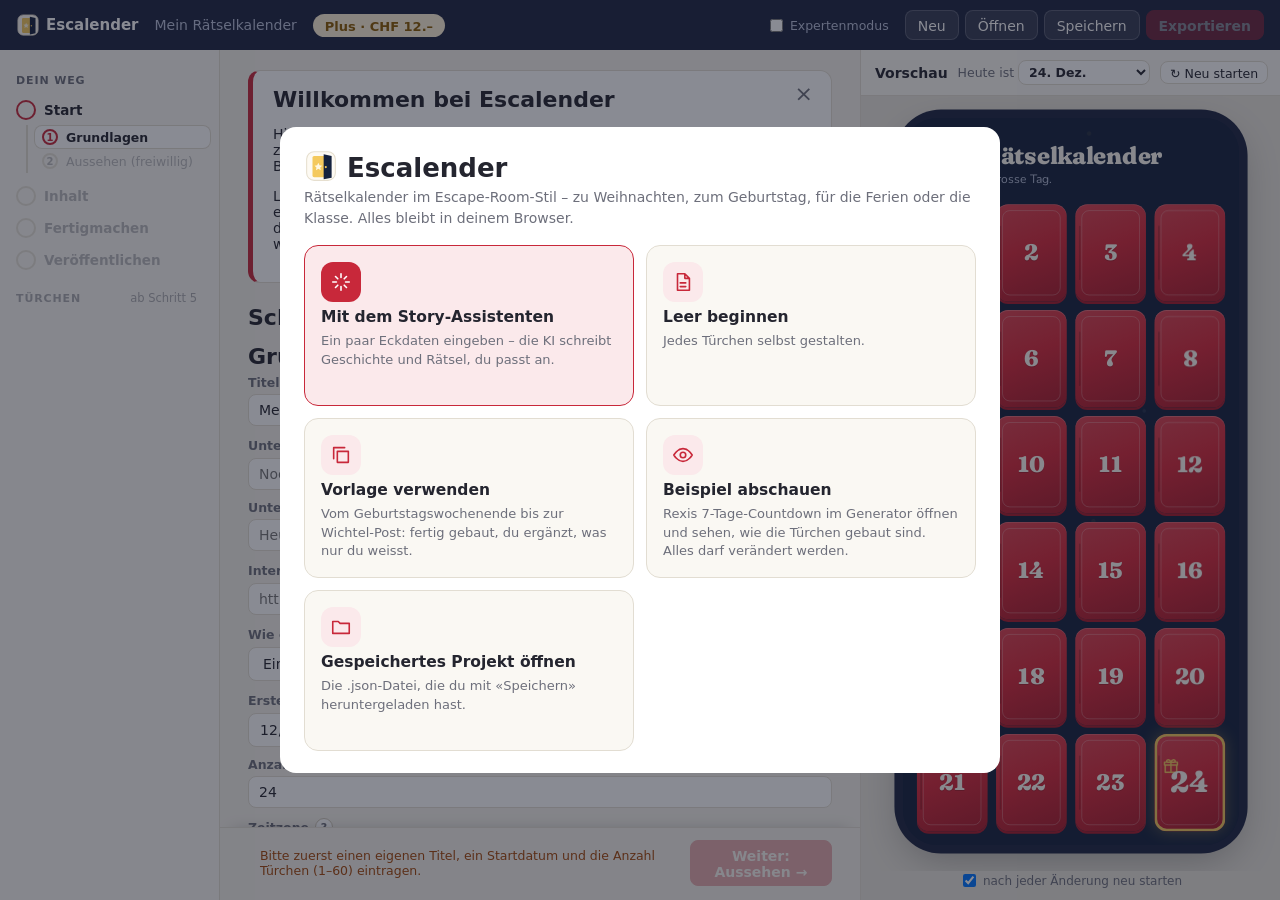
==== commit 588c50a4: "Add files via upload" ====
--- a/bauen/index.html
+++ b/bauen/index.html
@@ -469,12 +469,39 @@
 .preis-chip { padding: 5px 12px 3px; }
 @media (max-width: 700px) { .preis-chip { padding: 4px 8px 2px; } }
 .labor-chip { padding: 3px 10px 1px; }
+
+/* Eigene Rätsel-Icons (generator/raetsel-icons.js) */
+.nav-tuer .icons { display: flex; gap: 2px; align-items: center; }
+.nav-tuer .icons .ri { width: 17px; height: 17px; }
+.katalog-icon .ri { width: 34px; height: 34px; }
+.baustein-name { display: inline-flex; align-items: center; gap: 7px; }
+.baustein-name .ri { width: 22px; height: 22px; }
+.chip { display: inline-flex; align-items: center; gap: 5px; }
+.chip .ri { width: 17px; height: 17px; margin: -2px 0; }
+.schloss-wahl { display: inline-flex; align-items: center; gap: 8px; font-weight: 700; border: 1px solid var(--linie); border-radius: 10px; padding: 6px 10px 6px 8px; background: #fff; cursor: pointer; }
+.schloss-wahl:hover { border-color: var(--rot); }
+.schloss-wahl .ri { width: 24px; height: 24px; }
+.schloss-wahl-pfeil { width: 16px; height: 16px; color: var(--leise); }
+.wahl-kopf { display: flex; align-items: baseline; justify-content: space-between; gap: 8px; }
+.wahl-kacheln { display: grid; grid-template-columns: repeat(auto-fill, minmax(190px, 1fr)); gap: 8px; margin-top: 6px; }
+.wahl-kachel { display: flex; align-items: center; gap: 10px; text-align: left; border: 1px solid var(--linie); border-radius: 12px; padding: 9px 10px; background: #fff; cursor: pointer; font: inherit; color: inherit; }
+.wahl-kachel:hover { border-color: #d9a52c; }
+.wahl-kachel .ri { width: 30px; height: 30px; opacity: .55; }
+.wahl-kachel .wahl-text { display: flex; flex-direction: column; min-width: 0; }
+.wahl-kachel strong { font-size: 14px; }
+.wahl-kachel small { font-size: 12px; color: var(--leise); line-height: 1.3; }
+.wahl-kachel.an { border: 2px solid #d9a52c; padding: 8px 9px; background: #fdf3d9; }
+.wahl-kachel.an .ri { opacity: 1; }
+.wahl-kachel small { display: -webkit-box; -webkit-line-clamp: 2; -webkit-box-orient: vertical; overflow: hidden; }
+.wahl-kopf .link-knopf { background: none; border: 0; color: var(--leise); text-decoration: underline; cursor: pointer; font: inherit; font-size: 13px; padding: 2px; }
 </style>
 </head>
 <body>
-  <script>(()=>{var xi={zurueck:"M15.5 5l-7 7 7 7",handy:"M7 2h10v20H7zM11 18.5h2",buch:"M4 5.5A2.5 2.5 0 0 1 6.5 3H20v16H6.5A2.5 2.5 0 0 0 4 21zM4 18.5A2.5 2.5 0 0 1 6.5 16H20M9 7h7",schloss:"M6 11V8a6 6 0 0 1 12 0v3M5 11h14v10H5zM12 15v3",offen:"M6 11V8a6 6 0 0 1 11.5-2.3M5 11h14v10H5zM12 15v3",geschenk:"M4 11h16v10H4zM3 7h18v4H3zM12 7v14M12 7c-1.5-4-6-4-6-1.5S10 7 12 7zm0 0c1.5-4 6-4 6-1.5S14 7 12 7z",kamera:"M4 8h3l2-3h6l2 3h3v12H4zM12 17a3.5 3.5 0 1 0 0-7 3.5 3.5 0 0 0 0 7z",lampe:"M9 18h6M10 21h4M8.5 14.5A6 6 0 1 1 15.5 14.5c-.8.8-1.2 1.5-1.2 2.5h-4.6c0-1-.4-1.7-1.2-2.5z",haken:"M5 12.5l4.5 4.5L19 7",funken:"M12 3v4M12 17v4M3 12h4M17 12h4M6 6l2.5 2.5M15.5 15.5 18 18M18 6l-2.5 2.5M8.5 15.5 6 18",werkzeug:"M14.7 6.3a4 4 0 0 0-5.2 5.2L4 17l3 3 5.5-5.5a4 4 0 0 0 5.2-5.2l-2.4 2.4-2.2-2.2z",feier:"M4 20l4-12 8 8zM13 5l1.5-2M18 9l2.5-1M15 11l3-3M17 3l.5 2.5",regler:"M4 7h10M18 7h2M4 17h4M12 17h8M14 4.5v5M8 14.5v5",palette:"M12 3a9 9 0 1 0 0 18c1.5 0 2-1 1.5-2s0-2 1.5-2h1.5A3.5 3.5 0 0 0 20 13.5 9 9 0 0 0 12 3zM7.5 12.5h.01M10 8h.01M15 8h.01",figur:"M12 12a4 4 0 1 0 0-8 4 4 0 0 0 0 8zM4 21a8 8 0 0 1 16 0",bild:"M4 5h16v14H4zM4 16l5-5 4 4 3-3 4 4M15.5 9.5h.01",stift:"M4 20l4-1L19 8l-3-3L5 16zM14 7l3 3",drucker:"M7 8V3h10v5M5 8h14v8h-3v4H8v-4H5zM8 13h8M8 16h8",ordner:"M3 6h6l2 2h10v11H3z",auge:"M2 12s4-7 10-7 10 7 10 7-4 7-10 7-10-7-10-7zM12 15a3 3 0 1 0 0-6 3 3 0 0 0 0 6z",blatt:"M6 3h8l5 5v13H6zM14 3v5h5M9 13h6M9 17h6",schluessel:"M14 10a4 4 0 1 0-3.5 3.9L4 20.5V22h3v-2h2v-2h2l1.5-1.5A4 4 0 0 0 14 10zM15 9h.01",runter:"M12 4v12M6 11l6 6 6-6M4 20h16",rauf:"M12 16V4M6 9l6-6 6 6M4 20h16",warnung:"M12 3 2.5 20h19zM12 9v5M12 17.5h.01",stopp:"M12 21a9 9 0 1 0 0-18 9 9 0 0 0 0 18zM6 6l12 12",kreis:"M12 21a9 9 0 1 0 0-18 9 9 0 0 0 0 18z",kopieren:"M8 8h12v12H8zM4 16V4h12",speichern:"M4 4h12l4 4v12H4zM8 4v5h7V4M7 20v-6h10v6",neu:"M12 5v14M5 12h14",ton:"M4 10v4h4l5 4V6L8 10zM16 9a4 4 0 0 1 0 6M18.5 6.5a8 8 0 0 1 0 11",ziel:"M12 21a9 9 0 1 0 0-18 9 9 0 0 0 0 18zM12 16a4 4 0 1 0 0-8 4 4 0 0 0 0 8zM12 12h.01"};function Z(e,t={}){let n="http://www.w3.org/2000/svg",r=document.createElementNS(n,"svg");r.setAttribute("viewBox","0 0 24 24"),r.setAttribute("class","ico ico-"+e+(t.class?" "+t.class:"")),r.setAttribute("aria-hidden","true"),r.setAttribute("fill","none"),r.setAttribute("stroke","currentColor"),r.setAttribute("stroke-width",t.dick||"2"),r.setAttribute("stroke-linecap","round"),r.setAttribute("stroke-linejoin","round");let a=document.createElementNS(n,"path");return a.setAttribute("d",xi[e]||""),r.append(a),r}var l=(e,t={},...n)=>{let r=document.createElement(e);for(let[a,s]of Object.entries(t||{}))a==="class"?r.className=s:a==="style"&&typeof s=="object"?Object.assign(r.style,s):a.startsWith("on")&&typeof s=="function"?r.addEventListener(a.slice(2),s):s!==!1&&s!=null&&r.setAttribute(a,s===!0?"":s);for(let a of n.flat(1/0))a!=null&&a!==!1&&a!==""&&r.append(a instanceof Node?a:String(a));return r};var Zn=new TextEncoder,Ts=new TextDecoder,Kt=()=>globalThis.crypto.subtle,Gt=e=>globalThis.crypto.getRandomValues(new Uint8Array(e));function wt(e){let t="";for(let n of e)t+=String.fromCharCode(n);return btoa(t).replace(/\+/g,"-").replace(/\//g,"_").replace(/=+$/,"")}function ce(e){return String(e).normalize("NFC").toLowerCase().replace(/ä/g,"ae").replace(/ö/g,"oe").replace(/ü/g,"ue").replace(/ß/g,"ss").normalize("NFKD").replace(/[^a-z0-9]/g,"")}async function yi(e,t,n=12e4){let r=await Kt().importKey("raw",Zn.encode(e),"PBKDF2",!1,["deriveKey"]);return Kt().deriveKey({name:"PBKDF2",salt:t,iterations:n,hash:"SHA-256"},r,{name:"AES-GCM",length:256},!1,["encrypt","decrypt"])}async function Zt(e,t,n=12e4){let r=Gt(16),a=Gt(12),s=await yi(t,r,n),c=new Uint8Array(await Kt().encrypt({name:"AES-GCM",iv:a},s,Zn.encode(JSON.stringify(e)))),o={s:wt(r),i:wt(a),c:wt(c)};return n!==12e4&&(o.n=n),o}function fe(e=12){return wt(Gt(e))}var ge={gratis:{name:"Gratis",preis:"Gratis",einheit:"",tueren:3,satz:"Bis 3 T\xFCrchen.",text:"Ein Wochenende oder ein Abend: Text, Bild, Antwort, Zahlenschloss, Auswahl und ein Finale mit Konfetti. Figur, Story-Assistent, zwei Designs. Mit einer kleinen Zeile \xABGemacht mit Escalender\xBB."},kalender:{name:"Plus",preis:"50 Rp.",einheit:"pro T\xFCrchen",tueren:60,proTuer:.5,max:15,satz:"R\xE4tsel auf dem Handy.",text:"Dazu Sammelbuch, Geheimschriften, Anagramme, Spiegelschrift, Tonaufnahmen und die Spiele: Memory, Schiebepuzzle, Reihenfolge, Pixelbild. Alle Designs, eigene Farbe und Figur, Tarnseite \u2013 ohne Escalender-Zeile. Ein Advent mit 24 T\xFCrchen kostet CHF 12, h\xF6chstens CHF 15."},alles:{name:"Komplett",preis:"CHF 1",einheit:"pro T\xFCrchen",tueren:60,proTuer:1,max:30,satz:"Auch R\xE4tsel zum Anfassen.",text:"Alle R\xE4tsel: QR-Codes zum Verstecken, Kamera auf echte Gegenst\xE4nde, rote Folie, Chiffrierscheibe, Schablone \u2013 mit Druckvorlagen. Ein Advent mit 24 T\xFCrchen kostet CHF 24, h\xF6chstens CHF 30."}},jt=.3,zi=(e,t=0)=>{let n=new Date(e+"T12:00:00Z");return n.setUTCDate(n.getUTCDate()+t),n.toISOString().slice(0,10)};function Un(e){let t=e.rahmen||{};return/^\d{4}-\d{2}-\d{2}$/.test(t.start||"")?(t.oeffnung||"tag")==="tag"?zi(t.start,(t.anzahl||1)-1):t.start:null}function Ai(e){let t=e.rahmen?.start;return(e.autor?.durchlaeufe||[]).filter(n=>n.ende&&t&&n.ende<t).sort((n,r)=>n.ende<r.ende?1:-1)[0]||null}var jn=e=>Math.round(e*20)/20,Ut=e=>"CHF "+(Number.isInteger(e)?e+".\u2013":e.toFixed(2));function qe(e){let t=Xt(e),n=e.rahmen?.anzahl||(e.tueren||[]).length,r=ge[t],a=r.proTuer?jn(Math.min(r.max,n*r.proTuer)):0,s=a?Ai(e):null,c=s?jn(a*(1-jt)):a;return{stufe:t,tueren:n,betrag:c,voll:a,neuauflage:s,text:c?Ut(c):"Gratis"}}var kt=Object.keys(ge),Vt=["weihnacht","hell"],Ce=3;function Jt(e){let t=[...e.tueren||[]].sort((n,r)=>n.nr-r.nr);return t.some((n,r)=>(n.stufen||[]).length>(r===t.length-1?2:1))}function Xt(e){let t=0,n=()=>{t=Math.max(t,1)};(e.sammlungen||[]).length&&n(),Jt(e)&&n(),e.rahmen?.design&&!Vt.includes(e.rahmen.design)&&n(),e.rahmen?.farbe&&n(),e.figur?.bild&&n(),e.rahmen?.vorStart?.typ&&e.rahmen.vorStart.typ!=="countdown"&&n();let r=(s,c)=>{let o=Oe[s]?.[c];o&&(t=Math.max(t,kt.indexOf(o.paket)))};for(let s of e.tueren||[])for(let c of s.stufen||[]){for(let o of c.hinweis||[])r("hinweis",o.typ);c.schloss&&r("schloss",c.schloss.typ),(c.schloss?.tipps||[]).some(o=>String(o).trim())&&n();for(let o of c.belohnung||[])r("belohnung",o.typ),o.typ==="enthuellung"&&o.vollbild&&n()}for(let s of e.werkzeuge||[])r("werkzeug",s.typ);let a=e.rahmen?.anzahl||(e.tueren||[]).length;return kt.forEach((s,c)=>{a>ge[s].tueren&&c>=t&&(t=Math.min(c+1,kt.length-1))}),kt[t]}var vt={tipps:!0,vollbild:!0,fortschritt:!0,memoryFotos:!0,morseTon:!0,sammlungenNeu:!0,ordnerExport:!0},Vn=(e,t)=>!!Oe[e]?.[t]?.labor,Jn={nichts:"Nur das Handy",drucken:"Drucker",wohnung:"Verstecke in der Wohnung",kamera:"Handykamera",internet:"Internet beim Spielen",unterwegs:"Unterwegs sein",bewegung:"Handy mit Sensoren"},Oe={hinweis:{text:{kurz:"Die Figur spricht \u2013 ein R\xE4tsel, eine Geschichte, ein Gruss.",lang:"Der Grundbaustein. Steht in einer Sprechblase der Figur oder neutral als Erz\xE4hler. Fast jedes T\xFCrchen beginnt damit.",braucht:"nichts",paket:"gratis",beispiel:{text:"Ich habe dein Geschenk versteckt \u2013 und vergessen, wo. Hilfst du mir?"}},bild:{kurz:"Ein Foto als Hinweis \u2013 ein Ort, ein Gegenstand, ein Gesicht.",lang:"Zeigt ein Foto in voller Gr\xF6sse. Gut f\xFCr \xABWo ist das?\xBB, \xABWer ist das?\xBB oder als Teil eines Bilderr\xE4tsels. Fotos werden beim Hochladen verkleinert.",braucht:"nichts",paket:"gratis"},audio:{kurz:"Eine Tonaufnahme \u2013 auch r\xFCckw\xE4rts abspielbar.",lang:"Eine Sprachnachricht, ein Ger\xE4usch, ein Lied. R\xFCckw\xE4rts abgespielt wird aus einem Satz ein R\xE4tsel, das man mit der Aufnahme-App des Handys entziffern kann.",braucht:"nichts",paket:"kalender"},rotfolie:{kurz:"Text unter rotem Rauschen \u2013 nur mit roter Folie lesbar.",lang:"Der Text liegt blau unter dichtem rotem Gekritzel. Durch eine rote Folie (Bastelladen oder rotes Klarsichtm\xE4ppchen) verschwindet das Rot und der Text wird lesbar. Ein Klassiker, der jedes Mal wieder verbl\xFCfft.",braucht:"drucken",paket:"alles",beispiel:{text:"VIER",spiegel:!1}},spiegelschrift:{kurz:"Spiegelverkehrt \u2013 mit einem Spiegel oder \xDCbung zu lesen.",lang:"Der Text ist gespiegelt. Kurze W\xF6rter schafft man im Kopf, l\xE4ngere Texte brauchen einen Spiegel \u2013 der kann als Hilfsmittel \xFCbergeben werden.",braucht:"nichts",paket:"kalender",beispiel:{text:"Schau unter das Kissen"}},chiffre:{kurz:"Geheimschrift: Caesar, Vigen\xE8re, Morse, Bin\xE4r oder Freimaurer.",lang:"Du schreibst den Klartext, der Kalender verschl\xFCsselt ihn. Caesar und Vigen\xE8re passen zur Chiffrierscheibe, Freimaurer zum gedruckten Schl\xFCssel, Morse und Bin\xE4r lassen sich mit etwas Suchen im Netz knacken.",braucht:"nichts",paket:"kalender",beispiel:{text:"HINTER DEM BUCH",verfahren:"caesar",schluessel:3}},rebus:{kurz:"Bilder und Zeichen ergeben ein Wort.",lang:"Ein Bilderr\xE4tsel: Emojis oder Fotos mit kleinen Zus\xE4tzen (\xAB\u2212B\xBB, \xAB+EN\xBB) ergeben zusammen ein Wort. Die L\xF6sung kommt ins Antwort-Schloss.",braucht:"nichts",paket:"kalender",labor:!0,beispiel:{teile:[{symbol:"\u{1F332}",zusatz:"TANNE"},{symbol:"\u{1F41D}",zusatz:"\u2212E"}]}},rechenkette:{kurz:"Kopfrechnen Schritt f\xFCr Schritt \u2013 das Ergebnis ist der Code.",lang:"Start, dann \xAB\xD7 3\xBB, \xAB+ 7\xBB, \xAB: 2\xBB \u2026 Das Ergebnis \xF6ffnet das Zahlenschloss. Die Startzahl kann aus einem anderen T\xFCrchen kommen.",braucht:"nichts",paket:"kalender",labor:!0,beispiel:{start:"6",schritte:["\xD7 4","+ 6",": 3"]}},zweiteil:{kurz:"Zwei Handys, zwei H\xE4lften \u2013 nur zusammen l\xF6sbar.",lang:"Teil 1 steht im Kalender, Teil 2 sieht nur, wer den QR-Code mit einem anderen Handy scannt. Man muss reden. F\xFCr Paare, Familien, Gruppen.",braucht:"nichts",paket:"kalender",labor:!0},anagramm:{kurz:"Buchstaben durcheinander \u2013 das Wort muss gefunden werden.",lang:"Ein Wort, dessen Buchstaben als Kacheln gemischt gezeigt werden. Kurz und einfach, gut f\xFCr Namen und Orte. Die L\xF6sung geh\xF6rt ins Schloss \xABAntwort eintippen\xBB.",braucht:"nichts",paket:"kalender",beispiel:{wort:"KUECHE"}}},schloss:{antwort:{kurz:"Eine Frage, eine Antwort eintippen.",lang:"Das universelle Schloss. Mehrere richtige Antworten m\xF6glich; Gross/klein, Umlaute und Leerzeichen spielen keine Rolle. Bei falscher Antwort kommentiert die Figur.",braucht:"nichts",paket:"gratis",beispiel:{frage:"Wo liegt dein Geschenk?",antworten:["K\xFCche","in der K\xFCche"]}},zahlenschloss:{kurz:"Drehr\xE4der wie an einem Koffer \u2013 der Code muss stimmen.",lang:"Ein Zahlenschloss mit R\xE4dern. Die Ziffern kommen aus fr\xFCheren T\xFCrchen, aus Hilfsmitteln mit Code-Ziffer oder aus einem R\xE4tsel im Hinweis. Ideal f\xFCrs Finale.",braucht:"nichts",paket:"gratis",beispiel:{code:"2412"}},auswahl:{kurz:"Mehrere M\xF6glichkeiten, eine ist richtig.",lang:"Multiple Choice mit zwei bis sechs Antworten. Schnell gebaut, gut f\xFCr Insider-Fragen (\xABWo waren wir im Juli?\xBB).",braucht:"nichts",paket:"gratis",beispiel:{frage:"Welche Farbe hatte der Mietwagen?",optionen:["Rot","Gr\xFCn-Weiss","Blau"],richtig:1}},mehrfach:{kurz:"Mehrere Felder, alle m\xFCssen stimmen.",lang:"Jedes Feld hat eine eigene Beschriftung und eigene Antworten \u2013 zum Beispiel ein Feld pro Hilfsmittel oder pro gesammeltem Wort. Gut, um am Schluss alles zusammenzuf\xFChren.",braucht:"nichts",paket:"kalender",beispiel:{frage:"Drei Dinge aus dem Sammelbuch",felder:[{label:"Das Tier",antworten:["Fuchs"]},{label:"Der Ort",antworten:["Tessin"]}]}},qr:{kurz:"Ein QR-Code, versteckt in der Wohnung, \xF6ffnet das T\xFCrchen.",lang:"Du druckst den Code aus (Autorenblatt) und versteckst ihn. Gesucht, mit der Handykamera gescannt \u2013 das T\xFCrchen geht auf. Zu fr\xFCh gefunden? Wird gespeichert und z\xE4hlt am richtigen Tag.",braucht:"wohnung",paket:"alles"},ar:{kurz:"Kamera auf ein echtes Bild oder Objekt \u2013 dein Gruss schwebt dar\xFCber.",lang:"Du fotografierst ein Bild an der Wand, eine Postkarte, eine Verpackung; der Generator rechnet daraus das Erkennungsziel. Wer die Kamera darauf richtet, sieht deinen Gruss \u2013 und das T\xFCrchen \xF6ffnet sich. Braucht Internet und eine Kamera-Freigabe.",braucht:"kamera",paket:"alles"},schiebepuzzle:{kurz:"Ein Foto in Kacheln \u2013 schieben, bis es stimmt.",lang:"Ein Bild (oder Zahlen) als 3\xD73- oder 4\xD74-Schiebepuzzle. Wird gemischt und muss sortiert werden. Mit einem gemeinsamen Foto besonders sch\xF6n.",braucht:"nichts",paket:"kalender",beispiel:{bild:null,groesse:3}},pixelbild:{kurz:"Ein verpixeltes Foto \u2013 wer oder was ist das?",lang:"Das Foto ist grob verpixelt, mit jedem Tipp wird es sch\xE4rfer. Tipps kommen per Knopf, nach falschen Antworten oder t\xE4glich einer. Das Foto bleibt verschl\xFCsselt, bis es gel\xF6st ist.",braucht:"nichts",paket:"kalender"},memory:{kurz:"Paare finden \u2013 alle aufgedeckt, T\xFCrchen offen.",lang:"Ein Memory mit Emojis oder kurzen W\xF6rtern, jede Karte doppelt. Sechs Paare sind angenehm, zehn eine Herausforderung.",braucht:"nichts",paket:"kalender",beispiel:{karten:["\u{1F98A}","\u{1F332}","\u{1F381}","\u2B50","\u{1F511}","\u{1F56F}\uFE0F"]}},reihenfolge:{kurz:"Eintr\xE4ge in die richtige Reihenfolge bringen.",lang:"Ereignisse, Orte, Namen \u2013 gemischt angezeigt, durch Antippen getauscht. Stimmt die Reihenfolge, \xF6ffnet sich das T\xFCrchen. Sch\xF6n f\xFCr gemeinsame Erinnerungen in zeitlicher Folge.",braucht:"nichts",paket:"kalender",beispiel:{eintraege:["Erstes Date","Umzug","Hochzeit","Erste Reise"]}},richtung:{kurz:"Pfeile in der richtigen Folge dr\xFCcken.",lang:"Ein Richtungsschloss wie am Velo: \u2191 \u2193 \u2190 \u2192 in der richtigen Reihenfolge. Gut f\xFCr Wegbeschreibungen in der Wohnung oder ein Muster auf einem Zettel.",braucht:"nichts",paket:"kalender",labor:!0,beispiel:{code:"OORUL"}},farbe:{kurz:"Felder umf\xE4rben, bis die Farben stimmen.",lang:"Jedes Feld wird durch Antippen umgef\xE4rbt. Die richtige Folge steckt im Hinweis: B\xFCcherr\xFCcken, Socken, Lichter am Baum, ein Foto.",braucht:"nichts",paket:"kalender",labor:!0,beispiel:{farben:["rot","gelb","blau"]}},muster:{kurz:"Punkte verbinden wie beim Handy entsperren.",lang:"Ein 3\xD73-Feld, in dem man Punkte mit dem Finger verbindet. Das Muster kann auf einem Zettel versteckt sein \u2013 oder es ist der erste Buchstabe eines Namens.",braucht:"nichts",paket:"kalender",labor:!0,beispiel:{code:"1-4-7-8-9"}},regler:{kurz:"Schieberegler auf die richtigen Zahlen stellen.",lang:"Wie ein Mischpult: Jeder Regler muss auf der richtigen Zahl stehen. Ideal f\xFCrs Z\xE4hlen in der Wohnung \u2013 Kerzen, Kissen, Bilder an der Wand.",braucht:"nichts",paket:"kalender",labor:!0,beispiel:{regler:[{label:"Kerzen",wert:4,max:10},{label:"Kissen",wert:6,max:10}]}},uhr:{kurz:"Eine Zeigeruhr auf die richtige Zeit stellen.",lang:"Stunden- und Minutenzeiger drehen, bis die Zeit stimmt. F\xFCr Erinnerungen: Wann ging unser Zug? Wann hast du mich zum ersten Mal angerufen?",braucht:"nichts",paket:"kalender",labor:!0,beispiel:{zeit:"7:45"}},uhrzeit:{kurz:"\xD6ffnet sich nur zu einer bestimmten Tageszeit.",lang:"Das T\xFCrchen geht erst in einem Zeitfenster auf \u2013 zum Beispiel nach dem Znacht oder um Mitternacht. Die Zeit kommt vom Server, Uhr verstellen hilft nicht.",braucht:"nichts",paket:"kalender",labor:!0},lightsout:{kurz:"Alle Lichter ausschalten \u2013 jedes Feld schaltet seine Nachbarn mit.",lang:"Ein Knobel-Klassiker: Ein Tipp schaltet das Feld und die vier Nachbarn um. Alle aus, T\xFCrchen offen. Immer l\xF6sbar, in drei Gr\xF6ssen.",braucht:"nichts",paket:"kalender",labor:!0,beispiel:{groesse:3}},tonfolge:{kurz:"Eine Tonfolge nachspielen, jede Runde ein Ton mehr.",lang:"Vier farbige Felder spielen vor, man spielt nach \u2013 wie das Spiel \xABSimon\xBB. F\xFCnf T\xF6ne sind angenehm, acht schon knifflig. Braucht Ton.",braucht:"nichts",paket:"kalender",labor:!0,beispiel:{laenge:4}},foto:{kurz:"Eine Mission in der echten Welt \u2013 das Foto ist der Beweis.",lang:"Etwas finden, sich verkleiden, jemanden umarmen: Wer das Foto macht, \xF6ffnet das T\xFCrchen (auf Ehrenwort). Die Fotos bleiben auf dem Handy und sammeln sich im Sammelbuch.",braucht:"kamera",paket:"kalender",labor:!0},sensor:{kurz:"Sch\xFCtteln, umdrehen, pusten, sich drehen.",lang:"Das Handy wird zum Schloss: sch\xFCtteln wie eine Schneekugel, Kerzen auspusten, umdrehen oder sich einmal im Kreis drehen. Nur auf dem Handy.",braucht:"bewegung",paket:"kalender",labor:!0,beispiel:{art:"schuetteln"}},standort:{kurz:"\xD6ffnet sich erst an einem bestimmten Ort.",lang:"Eine Schatzsuche draussen: Das T\xFCrchen geht erst auf, wenn man am richtigen Ort steht \u2013 mit \xABwarm\xBB und \xABkalt\xBB als Hilfe. Der Standort bleibt auf dem Handy.",braucht:"unterwegs",paket:"alles",labor:!0},taeter:{kurz:"Wer ist es? Verd\xE4chtige streichen, bis eine Person bleibt.",lang:"Ein Krimi \xFCber mehrere Tage: Verd\xE4chtige mit Merkmalen, jeden Tag ein Hinweis. Der Generator pr\xFCft, ob die Hinweise genau den T\xE4ter \xFCbrig lassen. Der Name bleibt verschl\xFCsselt.",braucht:"nichts",paket:"kalender",labor:!0},puzzle:{kurz:"Ein Foto in Teilen \u2013 antippen und tauschen, bis es stimmt.",lang:"Das Foto wird zerschnitten und gemischt; zwei Teile antippen tauscht sie. Leichter als das Schiebepuzzle und auch f\xFCr Hochformat-Fotos.",braucht:"nichts",paket:"kalender",labor:!0},labyrinth:{kurz:"Den Weg durch einen Irrgarten finden.",lang:"Wischen oder Pfeile dr\xFCcken \u2013 die Figur l\xE4uft bis zur n\xE4chsten Abzweigung. Am Ziel wartet das T\xFCrchen. Vier Gr\xF6ssen, von gem\xFCtlich bis lang.",braucht:"nichts",paket:"kalender",labor:!0,beispiel:{groesse:6,ziel:"\u{1F381}"}},wortsuche:{kurz:"W\xF6rter in einem Buchstabengitter finden.",lang:"Deine W\xF6rter werden in ein Gitter gelegt \u2013 waagrecht, senkrecht, schr\xE4g, wenn du willst auch r\xFCckw\xE4rts. Alle gefunden, T\xFCrchen offen.",braucht:"nichts",paket:"kalender",labor:!0,beispiel:{woerter:["Tanne","Kerze","Stern","Zimt"]}},nonogramm:{kurz:"Ein Bild ausmalen \u2013 die Zahlen am Rand verraten, wie.",lang:"Das japanische Bilderr\xE4tsel: Zahlen am Rand sagen, wie viele Felder hintereinander ausgemalt sind. Wer alles richtig hat, sieht dein Bild.",braucht:"nichts",paket:"kalender",labor:!0},kreuzwort:{kurz:"Ein Kreuzwortr\xE4tsel aus deinen W\xF6rtern und Fragen.",lang:"Du gibst W\xF6rter und Fragen ein, der Generator baut daraus das Kreuzwortr\xE4tsel. Die L\xF6sung bleibt verschl\xFCsselt, bis alles stimmt.",braucht:"nichts",paket:"kalender",labor:!0},suchbild:{kurz:"Stellen in einem Foto finden.",lang:"Du markierst im Foto, was gefunden werden soll \u2013 den Schl\xFCssel auf dem Regal, die Katze hinter dem Vorhang, f\xFCnf Unterschiede. Alle gefunden, T\xFCrchen offen.",braucht:"nichts",paket:"kalender",labor:!0},offen:{kurz:"Kein Schloss \u2013 das T\xFCrchen ist einfach offen.",lang:"F\xFCr Tage ohne R\xE4tsel: ein Gruss, ein Foto, ein St\xFCck Geschichte. Auch ein Kalender braucht Atempausen.",braucht:"nichts",paket:"gratis",beispiel:{}}},belohnung:{text:{kurz:"Ein Text nach dem \xD6ffnen \u2013 Lob, Geschichte, n\xE4chster Hinweis.",lang:"Was die Figur sagt, wenn das T\xFCrchen offen ist. Hier wird die Geschichte weitererz\xE4hlt oder das n\xE4chste Versteck verraten.",braucht:"nichts",paket:"gratis",beispiel:{text:"Richtig! Und jetzt schau mal in die Keksdose."}},bild:{kurz:"Ein Foto als Belohnung.",lang:"Ein Bild, das erst nach dem L\xF6sen sichtbar wird \u2013 ein Erinnerungsfoto, ein Gutschein, ein Hinweis f\xFCrs n\xE4chste T\xFCrchen.",braucht:"nichts",paket:"gratis"},sammelstueck:{kurz:"Ein St\xFCck f\xFCrs Sammelbuch: Wort, Buchstabe oder Notiz.",lang:"\xDCber mehrere T\xFCrchen sammelt sie die W\xF6rter eines Satzes, die Buchstaben eines L\xF6sungsworts oder Notizen. Alles erscheint im Sammelbuch \u2013 und wird im Finale gebraucht.",braucht:"nichts",paket:"kalender"},notiz:{kurz:"Ein verschl\xFCsselter Eintrag, der im Sammelbuch landet.",lang:"Ein kurzer Text, verschl\xFCsselt (z. B. Vigen\xE8re), der als \xABPS\xBB im Sammelbuch steht. Der Schl\xFCssel kommt an einem anderen Tag \u2013 erst dann wird er lesbar.",braucht:"nichts",paket:"kalender"},enthuellung:{kurz:"Zeilen, die nacheinander erscheinen \u2013 der grosse Moment.",lang:"F\xFCr das Finale: Zeile f\xFCr Zeile blendet sich ein Text ein, die letzte gross. Das ist der Augenblick, in dem das Geschenk verraten wird.",braucht:"nichts",paket:"gratis",beispiel:{zeilen:["Du hast es geschafft.","Sieben Tage, sieben R\xE4tsel \u2013","und ich habe mir alles gemerkt. Fast."],letzteGross:!0}},effekt:{kurz:"Konfetti oder Schnee.",lang:"Konfetti schiesst von unten hoch, Schnee rieselt \xFCber den Bildschirm. Als Kr\xF6nung des Finales oder einfach so.",braucht:"nichts",paket:"gratis",beispiel:{art:"konfetti"}}},werkzeug:{rotfolie:{kurz:"Rote Folie: macht rotes Rauschen durchsichtig.",lang:"Ein St\xFCck rote Farbfolie aus dem Bastelladen oder ein rotes Klarsichtm\xE4ppchen \u2013 wird gekauft, nicht gedruckt. N\xF6tig f\xFCr \xABRotfolie-Rauschen\xBB. Unter \xABDrucken\xBB gibt es den Folien-Test zum Pr\xFCfen des Farbtons; ein Aufdruck kann eine Code-Ziffer tragen, versteckt zwischen Lockv\xF6geln.",braucht:"drucken",paket:"alles"},schablone:{kurz:"Schablone mit Fenstern: \xFCber einen Zettel gelegt, bleiben nur bestimmte Buchstaben sichtbar.",lang:"Du schreibst Zettel (z. B. einen Einkaufszettel), die Schablone zeigt nur die Buchstaben in den Fenstern \u2013 und die ergeben das L\xF6sungswort. Druckvorlage mit Pr\xFCfung, ob alle Zettel passen.",braucht:"drucken",paket:"alles"},chiffrierscheibe:{kurz:"Drehscheibe f\xFCr Caesar und Vigen\xE8re.",lang:"Zwei Scheiben zum Ausschneiden und Zusammenstecken. Damit entschl\xFCsselt man Geheimschriften von Hand \u2013 f\xFChlt sich nach Spionage an.",braucht:"drucken",paket:"alles"},spiegel:{kurz:"Ein Spiegel f\xFCr Spiegelschrift.",lang:"Ein kleiner Spiegel, als Hilfsmittel \xFCbergeben. Keine Druckvorlage \u2013 jeder Taschenspiegel geht.",braucht:"nichts",paket:"kalender"},lochkarte:{kurz:"Eine Karte mit L\xF6chern \u2013 mit der Taschenlampe erscheint die Botschaft an der Wand.",lang:"Ausdrucken, die Punkte durchstechen, im Dunkeln mit der Handylampe durchleuchten: An der Wand erscheint ein Wort oder Code aus Lichtpunkten. Magisch bei Kindern und im Advent.",braucht:"drucken",paket:"alles",labor:!0},freimaurer:{kurz:"Der Freimaurer-Schl\xFCssel: Zeichen statt Buchstaben.",lang:"Eine Tabelle, die jedem Buchstaben ein Zeichen zuordnet. Ausgedruckt und versteckt \u2013 damit l\xE4sst sich die Freimaurer-Geheimschrift entziffern.",braucht:"drucken",paket:"alles"}}},$e=(e,t)=>Oe[e]?.[t]||{kurz:"",lang:"",braucht:"nichts",paket:"gratis"};var _e=e=>String(e).toUpperCase().replace(/Ä/g,"AE").replace(/Ö/g,"OE").replace(/Ü/g,"UE").replace(/ß/g,"SS").replace(/[^A-Z]/g,""),Yt=(e,t)=>String(e).split(/(\s+)/).map(n=>/^\s+$/.test(n)?n:t(_e(n))).join("");function Qt(e,t){let n=Number(t)||0;return Yt(e,r=>r.replace(/[A-Z]/g,a=>String.fromCharCode(((a.charCodeAt(0)-65+n)%26+26)%26+65)))}function Ti(e,t){let n=_e(t)||"A",r=0;return Yt(e,a=>a.replace(/[A-Z]/g,s=>String.fromCharCode((s.charCodeAt(0)-65+n.charCodeAt(r++%n.length)-65)%26+65)))}var Si={A:".-",B:"-...",C:"-.-.",D:"-..",E:".",F:"..-.",G:"--.",H:"....",I:"..",J:".---",K:"-.-",L:".-..",M:"--",N:"-.",O:"---",P:".--.",Q:"--.-",R:".-.",S:"...",T:"-",U:"..-",V:"...-",W:".--",X:"-..-",Y:"-.--",Z:"--..",0:"-----",1:".----",2:"..---",3:"...--",4:"....-",5:".....",6:"-....",7:"--...",8:"---..",9:"----."};function Ei(e){return String(e).split(/\n/).map(t=>t.trim().split(/\s+/).map(n=>[...n.toUpperCase().replace(/Ä/g,"AE").replace(/Ö/g,"OE").replace(/Ü/g,"UE")].map(r=>Si[r]||"").filter(Boolean).join(" ")).join(" / ")).join(`
-`)}function Mi(e){return String(e).split(/\n/).map(t=>[..._e(t)].map(n=>(n.charCodeAt(0)-64).toString(2).padStart(5,"0")).join(" ")).join(`
-`)}function qt(e,t,n){switch(t){case"caesar":return Qt(e,n);case"vigenere":return Ti(e,n);case"morse":return Ei(e);case"binaer":return Mi(e);case"freimaurer":return Yt(e,r=>r);default:return String(e)}}function Xn(e){let t=[..._e(e)];if(t.length<2)return t;for(let n=0;n<20;n++){for(let r=t.length-1;r>0;r--){let a=Math.floor(Math.random()*(r+1));[t[r],t[a]]=[t[a],t[r]]}if(t.join("")!==_e(e))break}return t}var Bi={0:"ru",1:"lru",2:"lu",3:"oru",4:"olru",5:"olu",6:"or",7:"olr",8:"ol"};function Di(e,t){let n=e.charCodeAt(0)-65;if(n<0||n>25)return"";let r=t*.12,a=r,s=t-r,c=t/2,o=(g,h,d,m)=>`<line x1="${g}" y1="${h}" x2="${d}" y2="${m}"/>`,i="",u=!1;if(n<18){u=n>=9;let g=Bi[n%9];g.includes("o")&&(i+=o(a,a,s,a)),g.includes("u")&&(i+=o(a,s,s,s)),g.includes("l")&&(i+=o(a,a,a,s)),g.includes("r")&&(i+=o(s,a,s,s))}else{u=n>=22;let g=(n-18)%4;g===0&&(i+=o(a,a,c,s)+o(c,s,s,a)),g===1&&(i+=o(a,a,s,c)+o(s,c,a,s)),g===2&&(i+=o(s,a,a,c)+o(a,c,s,s)),g===3&&(i+=o(a,s,c,a)+o(c,a,s,s))}return u&&(i+=`<circle cx="${c}" cy="${c}" r="${t*.07}" fill="currentColor" stroke="none"/>`),i}function Yn(e=30){let t="ABCDEFGHIJKLMNOPQRSTUVWXYZ",r=e*1.9,a="";[...t].forEach((o,i)=>{let u=i%9*r,g=Math.floor(i/9)*(r+e*.8);a+=`<g transform="translate(${u} ${g})"><g transform="translate(${(r-e)/2} 0)">${Di(o,e)}</g><text x="${r/2}" y="${e+e*.75}" text-anchor="middle" font-size="${e*.5}" font-family="sans-serif" fill="currentColor" stroke="none" font-weight="700">${o}</text></g>`});let s=9*r,c=3*(r+e*.8);return`<svg xmlns="http://www.w3.org/2000/svg" viewBox="0 0 ${s} ${c}" width="${s}" height="${c}" fill="none" stroke="currentColor" stroke-width="${e*.07}" stroke-linecap="round">${a}</svg>`}var xt=e=>String(e||"").toUpperCase().replace(/Ä/g,"AE").replace(/Ö/g,"OE").replace(/Ü/g,"UE").replace(/ß/g,"SS").normalize("NFKD").replace(/[^A-Z]/g,"");function Qn(e){let t=2166136261;for(let n of String(e))t^=n.charCodeAt(0),t=Math.imul(t,16777619)>>>0;return t=t||1,()=>(t^=t<<13,t>>>=0,t^=t>>>17,t^=t<<5,t>>>=0,t/4294967296)}function qn(e,{rueckwaerts:t=!1,groesse:n=0}={}){let r=new Set,a=e.map(u=>({w:u,g:xt(u)})).filter(u=>u.g.length>=2&&!r.has(u.g)&&r.add(u.g)),s=Math.max(0,...a.map(u=>u.g.length)),c=a.reduce((u,g)=>u+g.g.length,0),o=Math.max(s,n||Math.ceil(Math.sqrt(c*2.2)),6);o=Math.min(o,15);let i=t?[[1,0],[0,1],[1,1],[1,-1],[-1,0],[0,-1],[-1,-1],[-1,1]]:[[1,0],[0,1],[1,1]];for(let u=0;u<40;u++){let g=Qn(a.map(x=>x.g).join("|")+":"+u),h=Array.from({length:o},()=>new Array(o).fill("")),d=[...a].sort((x,v)=>v.g.length-x.g.length),m=!0;for(let{g:x}of d){let v=!1;for(let D=0;D<400&&!v;D++){let[O,B]=i[Math.floor(g()*i.length)],R=Math.floor(g()*o),I=Math.floor(g()*o),H=R+O*(x.length-1),w=I+B*(x.length-1);if(H<0||H>=o||w<0||w>=o)continue;let z=!0;for(let b=0;b<x.length&&z;b++){let A=h[I+B*b][R+O*b];A&&A!==x[b]&&(z=!1)}if(z){for(let b=0;b<x.length;b++)h[I+B*b][R+O*b]=x[b];v=!0}}if(!v){m=!1;break}}if(!m){u%8===7&&o<15&&o++;continue}let k="ABCDEFGHIJKLMNOPRSTUVWEINSTAR";for(let x of h)for(let v=0;v<o;v++)x[v]||(x[v]=k[Math.floor(g()*k.length)]);return{groesse:o,gitter:h.map(x=>x.join("")),schreib:Object.fromEntries(a.map(x=>[x.w,x.g])),woerter:a.map(x=>x.w)}}return null}function $n(e){let t=e.map(s=>({...s,g:xt(s.wort)})).filter(s=>s.g.length>=2);if(t.length<2)return null;let n=null;for(let s=0;s<60;s++){let c=Qn(t.map(B=>B.g).join("|")+":"+s),o=s===0?[...t].sort((B,R)=>R.g.length-B.g.length):[...t].sort(()=>c()-.5),i=new Map,u=[],g=(B,R)=>i.get(B+","+R),h=(B,R,I,H)=>{let w=H==="w"?1:0,z=H==="s"?1:0;if(g(R-w,I-z)||g(R+w*B.length,I+z*B.length))return-1;let b=0;for(let A=0;A<B.length;A++){let y=R+w*A,L=I+z*A,N=g(y,L);if(N){if(N!==B[A])return-1;b++;continue}if(g(y+z,L+w)||g(y-z,L-w))return-1}return b},d=(B,R,I,H)=>{let w=H==="w"?1:0,z=H==="s"?1:0;for(let b=0;b<B.g.length;b++)i.set(R+w*b+","+(I+z*b),B.g[b]);u.push({...B,x:R,y:I,r:H})};d(o[0],0,0,"w");let m=o.slice(1);for(let B=0;B<3&&m.length;B++)for(let R=0;R<m.length;R++){let I=m[R],H=null;for(let w of u)for(let z=0;z<w.g.length;z++)for(let b=0;b<I.g.length;b++){if(w.g[z]!==I.g[b])continue;let A=w.r==="w"?"s":"w",y=w.r==="w"?w.x+z:w.x-b,L=w.r==="w"?w.y-b:w.y+z,N=h(I.g,y,L,A);N>0&&(!H||N>H.k||N===H.k&&c()<.3)&&(H={x:y,y:L,r:A,k:N})}H&&(d(I,H.x,H.y,H.r),m.splice(R,1),R--)}let k=[...i.keys()].map(B=>Number(B.split(",")[0])),x=[...i.keys()].map(B=>Number(B.split(",")[1])),v=Math.max(...k)-Math.min(...k)+1,D=Math.max(...x)-Math.min(...x)+1,O=u.length*1e3-v*D-Math.abs(v-D)*3;if((!n||O>n.wert)&&(n={wert:O,gesetzt:u,minX:Math.min(...k),minY:Math.min(...x),B:v,H:D,fehlt:m.map(B=>B.wort)}),!m.length&&s>12)break}if(!n)return null;let r=n.gesetzt.map(s=>({...s,x:s.x-n.minX,y:s.y-n.minY})),a=[...new Set(r.map(s=>s.y*1e3+s.x))].sort((s,c)=>s-c);return r.forEach(s=>{s.nr=a.indexOf(s.y*1e3+s.x)+1}),r.sort((s,c)=>s.r===c.r?s.nr-c.nr:s.r==="w"?-1:1),{breite:n.B,hoehe:n.H,fehlt:n.fehlt,eintraege:r.map(s=>({x:s.x,y:s.y,r:s.r,laenge:s.g.length,nr:s.nr,frage:s.frage||"",wort:s.g}))}}var Li=1,_n=new Set(["antwort","zahlenschloss","auswahl","pixelbild"]),Ci=new Set(["offen","ar","schiebepuzzle","memory","reihenfolge","uhrzeit","lightsout","tonfolge","puzzle","labyrinth","wortsuche","nonogramm","suchbild","foto","sensor","standort"]),er=new Set(["richtung","farbe","muster","regler","uhr"]),Oi=["rot","orange","gelb","gruen","blau","violett","weiss","schwarz","rosa","braun"],Fi="Rot, Orange, Gelb, Gr\xFCn, Blau, Violett, Weiss, Schwarz, Rosa, Braun",$t=e=>{let t=ce(e).replace(/^gruen$|^grun$/,"gruen").replace(/^lila$/,"violett").replace(/^pink$/,"rosa");return Oi.includes(t)?t:null},tr=e=>[...String(e||"")].map(t=>({"\u2191":"O","\u2193":"U","\u2190":"L","\u2192":"R",o:"O",O:"O",u:"U",U:"U",l:"L",L:"L",r:"R",R:"R"})[t]).filter(Boolean).join(""),_t=e=>{let t=String(e||"").trim().toLowerCase().replace(/\s+/g," "),n=t.match(/^halb (\d{1,2})$/);if(n)return(Number(n[1])+23)%24*60+30;if(n=t.match(/^viertel nach (\d{1,2})$/),n)return Number(n[1])%24*60+15;if(n=t.match(/^(?:viertel vor|dreiviertel) (\d{1,2})$/),n)return(Number(n[1])+23)%24*60+45;if(t=t.replace(/ ?uhr ?/,":").replace(/:$/,""),n=t.match(/^(\d{1,2})(?:[:.h](\d{2}))?$/),!n)return null;let r=Number(n[1]),a=Number(n[2]||0);return r<24&&a<60?r*60+a:null},Ri={rotfolie:"\u{1F534}",schablone:"\u{1F573}\uFE0F",chiffrierscheibe:"\u{1F3A1}",spiegel:"\u{1FA9E}",freimaurer:"#\uFE0F\u20E3",lochkarte:"\u{1F526}"};async function Ze(e,{vorschau:t=!1,schnell:n=!1,medienExtern:r=!1}={}){let a=n?1e3:void 0,s=(f,E)=>Zt(f,E,a),c=[],o=[],i=(f,E=!1)=>{c.push(f),E&&o.push(f)},u=[],g=[],h=e,d={...h.rahmen||{}};d.url&&(d.url=String(d.url).trim(),/^https?:\/\//i.test(d.url)||(d.url="https://"+d.url),!/\/$/.test(d.url)&&!/\.html?$/i.test(d.url)&&(d.url+="/"));let m=new Map,k=new Map,x={"image/jpeg":"jpg","image/png":"png","image/gif":"gif","image/webp":"webp","image/svg+xml":"svg","audio/mpeg":"mp3","audio/mp4":"m4a","audio/x-m4a":"m4a","audio/wav":"wav","audio/ogg":"ogg","audio/webm":"webm"},v=(f,E)=>{let T=D(f,E);if(!T||!r)return T;if(k.has(T))return k.get(T);let F=(T.match(/^data:([^;,]+)/)||[])[1]||"",S=fe(10),M=x[F]||(h.assets?.[f]?.name||"").split(".").pop()||"bin",C="medien/"+S+"."+M.toLowerCase();return m.set(C,T),k.set(T,C),C},D=(f,E)=>{if(!f)return null;if(typeof f=="string"&&f.startsWith("data:"))return f;let T=h.assets?.[f];return T?T.daten?T.daten:(i(`${E}: Datei f\xFCr \xAB${T.name||f}\xBB fehlt noch`),null):(i(`${E}: Asset \xAB${f}\xBB existiert nicht`),null)},O=(f,E)=>{if(typeof f=="string"){if(f.includes("TODO")){let T=f.replace(/\n/g," "),F=T.indexOf("TODO"),S=Math.max(0,F-30),M=Math.min(T.length,F+50);i(`${E}: \xABTODO\xBB im Text: ${S>0?"\u2026":""}${T.slice(S,M)}${M<T.length?"\u2026":""}`)}return}if(Array.isArray(f))f.forEach(T=>O(T,E));else if(f&&typeof f=="object")for(let[T,F]of Object.entries(f))T!=="daten"&&O(F,E)},B={},R={},I={};for(let f of h.sammlungen||[]){let E={id:f.id,typ:f.typ,titel:f.titel||""};if(f.typ==="satz")E.laenge=f.woerter.length,R[f.id]=new Array(f.woerter.length).fill(0);else if(f.typ==="loesungswort")E.laenge=[...f.wort].length;else if(f.typ==="brief")E.laenge=(f.zeilen||[]).length,R[f.id]=new Array(E.laenge).fill(0),E.laenge||i(`Sammlung \xAB${f.titel||f.id}\xBB: Der Brief hat noch keine Zeilen`,!0);else if(f.typ==="bild"){let[T,F]=String(f.teile||"3x3").split("x").map(Number);E.spalten=Math.min(5,Math.max(2,T||3)),E.zeilen=Math.min(5,Math.max(2,F||3)),R[f.id]=new Array(E.spalten*E.zeilen).fill(0);let S=D(f.bild,`Sammlung \xAB${f.titel||f.id}\xBB`);S||i(`Sammlung \xAB${f.titel||f.id}\xBB: Bild fehlt`,!0),I[f.id]=S?await Ni(S,E.spalten,E.zeilen)||{voll:S}:null}else f.typ!=="liste"&&i(`Sammlung \xAB${f.id}\xBB: Typ \xAB${f.typ}\xBB wird noch nicht unterst\xFCtzt`);B[f.id]=E}let H=(f,E)=>{let T=(h.sammlungen||[]).find(F=>F.id===f);return T||i(`${E}: Sammlung \xAB${f}\xBB existiert nicht`,!0),T},w={};for(let f of h.werkzeuge||[])w[f.id]={name:f.name,icon:Ri[f.typ]||"\u{1F9F0}"};let z=(f,E)=>{f&&!w[f]&&i(`${E}: Hilfsmittel \xAB${f}\xBB existiert nicht`)},b=(f,E)=>{z(f.werkzeug,E);let T=f.werkzeug?{werkzeug:f.werkzeug}:{};switch(f.typ){case"text":return{typ:"text",text:f.text||"",sprecher:f.sprecher};case"bild":return{typ:"bild",bild:v(f.bild,E),name:h.assets?.[f.bild]?.name||f.bild};case"audio":return{typ:"audio",audio:v(f.audio,E),rueckwaerts:!!f.rueckwaerts};case"rotfolie":return{typ:"rotfolie",text:f.text||"",spiegel:!!f.spiegel,seed:f.seed,...T};case"spiegelschrift":return{typ:"spiegelschrift",text:f.text||"",...T};case"chiffre":return{typ:"chiffre",anzeige:qt(f.text,f.verfahren,f.schluessel),verfahren:f.verfahren,...f.verfahren==="morse"&&["dazu","nur"].includes(f.ton)?{ton:f.ton}:{},...T};case"rebus":{let F=(f.teile||[]).filter(S=>S&&(S.symbol||S.bild||S.zusatz)).map(S=>({symbol:S.symbol||"",bild:S.bild?v(S.bild,E):null,zusatz:S.zusatz||""}));return F.length||i(`${E}: Bilderr\xE4tsel hat noch keine Teile`,!0),{typ:"rebus",teile:F}}case"rechenkette":{let{ergebnis:F,fehler:S}=tn(f.start,f.schritte);return S?i(`${E}: Rechenkette: ${S}`,!0):Number.isInteger(F)||i(`${E}: Rechenkette ergibt ${F} \u2013 keine ganze Zahl`),{typ:"rechenkette",start:f.start,schritte:(f.schritte||[]).map(M=>String(M).trim()).filter(Boolean)}}case"zweiteil":return(!String(f.teilA||"").trim()||!String(f.teilB||"").trim())&&i(`${E}: Zwei-Handy-R\xE4tsel braucht Teil 1 und Teil 2`,!0),String(f.teilB||"").length>600&&i(`${E}: Zwei-Handy-R\xE4tsel: Teil 2 ist sehr lang \u2013 der QR-Code wird schwer lesbar`),{typ:"zweiteil",teilA:f.teilA||"",teilB:f.teilB||"",erklaerung:f.erklaerung||""};case"anagramm":return{typ:"anagramm",buchstaben:Xn(f.wort)};default:return i(`${E}: Hinweis-Typ \xAB${f.typ}\xBB unbekannt`,!0),null}},A=(f,E)=>{switch(f.typ){case"text":return{typ:"text",text:f.text||"",sprecher:f.sprecher};case"bild":return{typ:"bild",bild:D(f.bild,E)};case"effekt":return{typ:"effekt",art:f.art||"schnee"};case"enthuellung":return{typ:"enthuellung",zeilen:f.zeilen||[],letzteGross:f.letzteGross!==!1,...f.vollbild?{vollbild:!0}:{}};case"notiz":{H(f.sammlung,E);let T=f.chiffre||{};return{typ:"notiz",sammlung:f.sammlung,text:qt(f.text,T.verfahren,T.schluessel),praefix:f.praefix||""}}case"sammelstueck":{let T=H(f.sammlung,E);if(!T)return null;if(T.typ==="satz"){let F=f.von,S=f.bis??f.von;for(let M=F;M<=S;M++)R[T.id]&&R[T.id][M-1]++;return{typ:"sammelstueck",sammlung:T.id,von:F,woerter:T.woerter.slice(F-1,S)}}if(T.typ==="loesungswort"){let F=f.position;return{typ:"sammelstueck",sammlung:T.id,position:F,buchstabe:[...T.wort][F-1]}}if(T.typ==="liste")return{typ:"sammelstueck",sammlung:T.id,text:f.text||""};if(T.typ==="brief"){let F=Number(f.von)||1,S=Number(f.bis??f.von)||F;for(let M=F;M<=S;M++)R[T.id]&&R[T.id][M-1]++;return{typ:"sammelstueck",sammlung:T.id,von:F,zeilen:(T.zeilen||[]).slice(F-1,S)}}if(T.typ==="bild"){let F=B[T.id],S=F.spalten*F.zeilen,M=Number(f.von)||1,C=Math.min(S,Number(f.bis??f.von)||M),W=I[T.id],V=[];for(let G=M;G<=C;G++)R[T.id]&&R[T.id][G-1]++,V.push(Array.isArray(W)?{nr:G,bild:W[G-1]}:{nr:G,voll:W?.voll||""});return{typ:"sammelstueck",sammlung:T.id,teile:V}}return null}default:return i(`${E}: Belohnungs-Typ \xAB${f.typ}\xBB unbekannt`,!0),null}},y=f=>[...new Set((f||[]).map(ce).filter(Boolean))];async function L(f,E,T,F,S){let M=f?.typ;if(_n.has(M)){let C,W;M==="antwort"&&(C=f.antworten,W={frage:f.frage||""}),M==="pixelbild"&&(C=f.antworten,W=await Y(f,S)),M==="zahlenschloss"&&(C=[f.code],W={stellen:String(f.code||"").length},/^\d+$/.test(f.code||"")||i(`${S}: Zahlenschloss braucht nur Ziffern`,!0)),M==="auswahl"&&((f.optionen||[]).length<2&&i(`${S}: Multiple Choice braucht mindestens 2 M\xF6glichkeiten`,!0),C=[f.optionen?.[f.richtig]],W={frage:f.frage||"",optionen:f.optionen||[]});let V=y(C);return V.length||i(`${S}: keine L\xF6sung hinterlegt`,!0),{typ:M,...W,wraps:await Promise.all(V.map(G=>s({r:E},G)))}}if(M==="taeter"){let C=(f.verdaechtige||[]).filter(X=>String(X?.name||"").trim()),W=X=>String(X.merkmale||"").split(/[,;\n]/).map(se=>se.trim()).filter(Boolean);C.forEach(X=>{let se=W(X);se.length===1&&/\s/.test(se[0])&&se[0].split(/\s+/).length>1&&i(`${S}: ${X.name}: Merkmal \xAB${se[0]}\xBB \u2013 meinst du \xAB${se[0].split(/\s+/).join(", ")}\xBB? Merkmale mit Komma trennen`)}),C.length<3&&i(`${S}: \xABWer ist es?\xBB braucht mindestens 3 Verd\xE4chtige`,!0);let V=C.find(X=>ce(X.name)===ce(f.taeter||""));V||i(`${S}: \xABWer ist es?\xBB: W\xE4hle, wer der T\xE4ter ist`,!0);let G=(f.hinweise||[]).filter(X=>String(X?.merkmal||"").trim()),be=new Set(C.flatMap(X=>W(X).map(ce)));if(G.forEach(X=>{be.has(ce(X.merkmal))||i(`${S}: \xABWer ist es?\xBB: Das Merkmal \xAB${X.merkmal}\xBB hat niemand \u2013 genau gleich schreiben wie bei den Verd\xE4chtigen`,!0)}),!f.hinweiseZeigen){let X=ce(JSON.stringify((h.tueren||[]).map(se=>(se.stufen||[]).map(Pt=>Pt.hinweis))));G.forEach(se=>{String(se.text||"").trim()&&!X.includes(ce(se.text))&&i(`${S}: \xABWer ist es?\xBB: Der Hinweis \xAB${se.text}\xBB steht noch in keinem T\xFCrchen \u2013 als Text in ein T\xFCrchen davor einf\xFCgen`)})}let we=X=>G.every(se=>W(X).some(Pt=>ce(Pt)===ce(se.merkmal))===(se.hat!==!1)),bt=C.filter(we);return V&&G.length&&G.every(X=>be.has(ce(X.merkmal)))&&!we(V)?i(`${S}: \xABWer ist es?\xBB: Ein Hinweis schliesst den T\xE4ter selbst aus`,!0):V&&G.length&&bt.length>1?i(`${S}: \xABWer ist es?\xBB: Die Hinweise lassen noch ${bt.map(X=>X.name).join(", ")} \xFCbrig \u2013 noch ein Hinweis n\xF6tig`,!0):V&&!G.length&&i(`${S}: \xABWer ist es?\xBB: Ohne Hinweise kann niemand den T\xE4ter finden \u2013 mindestens einen Hinweis eintragen (Merkmal und ob der T\xE4ter es hat)`,!0),{typ:M,frage:f.frage||"",verdaechtige:C.map(X=>({name:X.name,symbol:X.symbol||"",bild:X.bild?v(X.bild,S):null,merkmale:W(X)})),hinweise:f.hinweiseZeigen?G.map(X=>X.text||`${X.hat===!1?"Nicht":""} ${X.merkmal}`.trim()):[],wraps:V?[await s({r:E},ce(V.name))]:[]}}if(M==="kreuzwort"){let C=(f.eintraege||[]).filter(G=>G&&String(G.wort||"").trim());C.length<2&&i(`${S}: Kreuzwortr\xE4tsel braucht mindestens 2 W\xF6rter`,!0),C.some(G=>!String(G.frage||"").trim())&&i(`${S}: Kreuzwortr\xE4tsel: Zu jedem Wort geh\xF6rt eine Frage`);let W=C.length>=2?$n(C):null;if(W?.fehlt?.length&&i(`${S}: Kreuzwortr\xE4tsel: \xAB${W.fehlt.join("\xBB, \xAB")}\xBB kreuzt kein anderes Wort \u2013 andere W\xF6rter w\xE4hlen oder weglassen`,!0),!W)return{typ:M,frage:f.frage||"",breite:0,hoehe:0,eintraege:[],wraps:[]};let V=W.eintraege.map(G=>G.wort).join("");return{typ:M,frage:f.frage||"",breite:W.breite,hoehe:W.hoehe,eintraege:W.eintraege.map(({wort:G,...be})=>be),wraps:[await s({r:E},ce(V))]}}if(er.has(M)){let{code:C,pub:W}=N(f,S);return{typ:M,frage:f.frage||"",...W,wraps:C?[await s({r:E},ce(C))]:[]}}if(M==="mehrfach"){(f.felder||[]).length||i(`${S}: \xABMehrere Antworten\xBB hat noch keine Felder`,!0);let C=(f.felder||[]).map(()=>fe(12)),W=await Promise.all((f.felder||[]).map(async(V,G)=>{let be=y(V.antworten);return be.length||i(`${S}: Feld \xAB${V.label}\xBB hat keine L\xF6sung`,!0),{label:V.label||"",wraps:await Promise.all(be.map(we=>s({f:C[G]},we)))}}));return{typ:M,frage:f.frage||"",felder:W,schluss:await s({r:E},C.join("|"))}}if(M==="qr"){let C=(d.url||"")+"#q="+T+"."+F+"."+E;return(!d.url||/TODO/i.test(d.url))&&i("Einstellungen: Adresse fehlt \u2013 ohne sie funktionieren die QR-Codes nicht",!0),f.schluessel||i(`${S}: QR-Schl\xFCssel fehlt \u2013 der Code \xE4ndert sich bei jedem Export`),u.push({nr:T,stufe:F,link:C,versteck:f.versteck||""}),{typ:M,...t?{vorschauSchluessel:E}:{}}}if(Ci.has(M)){let C={typ:M,frei:E};if(M==="ar"&&(C.ziel=v(f.ziel,S),C.gruss=f.gruss||"",C.ziel||i(`${S}: AR-Zieldatei fehlt \u2013 so l\xE4sst sich das T\xFCrchen nicht \xF6ffnen`,!0)),M==="schiebepuzzle"&&(C.bild=v(f.bild,S),C.groesse=f.groesse||3),M==="memory"&&(f.karten||[]).length+(f.bilder||[]).length<2&&i(`${S}: Memory braucht mindestens 2 Karten`,!0),M==="reihenfolge"&&(f.eintraege||[]).length<2&&i(`${S}: Reihenfolge braucht mindestens 2 Eintr\xE4ge`,!0),M==="memory"&&(C.karten=[...(f.karten||[]).map(W=>typeof W=="object"&&W.bild?{bild:v(W.bild,S)}:W),...(f.bilder||[]).map(W=>({bild:v(W,S)})).filter(W=>W.bild)]),M==="reihenfolge"&&(C.eintraege=f.eintraege||[]),M==="uhrzeit"){let W=_t(f.von),V=_t(f.bis);W==null||V==null?i(`${S}: Uhrzeit-Schloss braucht \xABvon\xBB und \xABbis\xBB, z. B. 18:00 und 23:00`,!0):W===V&&i(`${S}: Uhrzeit-Schloss: \xABvon\xBB und \xABbis\xBB sind gleich \u2013 so \xF6ffnet es sich nie`,!0),Object.assign(C,{von:W??0,bis:V??0,zuText:f.zuText||"",offenText:f.offenText||""})}if(M==="lightsout"&&(C.groesse=Math.min(6,Math.max(3,Number(f.groesse)||4))),M==="tonfolge"&&(C.laenge=Math.min(12,Math.max(3,Number(f.laenge)||5))),["lightsout","tonfolge","puzzle","labyrinth","wortsuche","nonogramm","suchbild"].includes(M)&&f.frage&&(C.frage=f.frage),M==="puzzle"){C.bild=v(f.bild,S),C.bild||i(`${S}: Puzzle braucht ein Bild`,!0);let[W,V]=String(f.teile||"3x3").split("x").map(Number);C.spalten=Math.min(6,Math.max(2,W||3)),C.zeilen=Math.min(6,Math.max(2,V||3))}if(M==="labyrinth"&&(C.groesse=Math.min(14,Math.max(4,Number(f.groesse)||8)),C.ziel=f.ziel||""),M==="wortsuche"){let W=(f.woerter||[]).map(G=>String(G).trim()).filter(Boolean);W.length<2&&i(`${S}: Wortsuche braucht mindestens 2 W\xF6rter`,!0),W.some(G=>xt(G).length>15)&&i(`${S}: Wortsuche: W\xF6rter mit mehr als 15 Buchstaben passen nicht ins Gitter`,!0);let V=W.length>=2?qn(W,{rueckwaerts:!!f.rueckwaerts}):null;W.length>=2&&!V&&i(`${S}: Wortsuche: Die W\xF6rter passen nicht ins Gitter \u2013 weniger oder k\xFCrzere W\xF6rter nehmen`,!0),Object.assign(C,V||{groesse:0,gitter:[],schreib:{},woerter:[]})}if(M==="nonogramm"){let W=(f.raster||[]).map(we=>String(we)),V=Math.max(0,...W.map(we=>we.length)),G=W.length,be=W.map(we=>[...we.padEnd(V,".")].map(bt=>bt==="#"?"1":"0").join("")).join("");(V<3||G<3)&&i(`${S}: Nonogramm braucht ein Bild von mindestens 3 \xD7 3 Feldern`,!0),(V>15||G>15)&&i(`${S}: Nonogramm gr\xF6sser als 15 \xD7 15 ist auf dem Handy kaum l\xF6sbar`,!0),be.includes("1")||i(`${S}: Nonogramm: Es ist noch kein Feld ausgemalt`,!0),Object.assign(C,{breite:V,hoehe:G,loesung:be})}if(M==="foto"&&(C.aufgabe=f.aufgabe||"",C.aufgabe.trim()||i(`${S}: Beweisfoto: Was soll fotografiert werden?`,!0)),M==="sensor"&&(C.art=["schuetteln","umdrehen","pusten","drehen"].includes(f.art)?f.art:"schuetteln",f.frage&&(C.frage=f.frage)),M==="standort"){let W=en(f.ort);W||i(`${S}: Standort: Koordinaten fehlen oder sind unlesbar \u2013 so eintragen, wie Google Maps sie zeigt: 47.5576, 9.1069`,!0),Object.assign(C,{lat:W?.lat??0,lng:W?.lng??0,radius:Math.max(15,Math.min(2e3,Number(f.radius)||50)),waerme:f.waerme!==!1}),f.frage&&(C.frage=f.frage)}return M==="suchbild"&&(C.bild=v(f.bild,S),C.bild||i(`${S}: Suchbild braucht ein Bild`,!0),C.punkte=(f.punkte||[]).map(W=>({x:+W.x,y:+W.y,r:Math.max(2,+W.r||6)})),C.punkte.length||i(`${S}: Suchbild: Es ist noch keine Stelle markiert`,!0)),C}return i(`${S}: Schloss-Typ \xAB${M}\xBB unbekannt`,!0),{typ:"offen",frei:E}}function N(f,E){switch(f.typ){case"richtung":{let T=tr(f.code);return/[^↑↓←→oulrOULR\s,;.\-–]/.test(String(f.code||""))&&i(`${E}: Richtungsschloss: Nur Pfeile (\u2191 \u2193 \u2190 \u2192) oder die Buchstaben O, U, L, R eintragen \u2013 ganze W\xF6rter wie \xABrauf\xBB oder \xABlinks\xBB werden falsch gelesen`,!0),T.length<2&&i(`${E}: Richtungsschloss braucht mindestens 2 Richtungen (\u2191 \u2193 \u2190 \u2192 oder O U L R)`,!0),T.length>12&&i(`${E}: Richtungsschloss mit mehr als 12 Schritten ist sehr lang`),{code:T,pub:{stellen:T.length}}}case"farbe":{let T=(f.farben||[]).map($t),F=[...f.farben||[],...f.auswahl||[]].filter(M=>String(M).trim()&&!$t(M));F.length&&i(`${E}: Farbe \xAB${F.join("\xBB, \xAB")}\xBB gibt es nicht. M\xF6glich sind: ${Fi}.`,!0);let S=[...new Set([...f.auswahl?.length?f.auswahl.map($t).filter(Boolean):["rot","gelb","gruen","blau","weiss","schwarz"],...T.filter(Boolean)])];return T.length<2&&i(`${E}: Farbschloss braucht mindestens 2 Felder`,!0),{code:T.every(Boolean)?T.join("-"):"",pub:{stellen:T.length,farben:S}}}case"muster":{let T=String(f.code||"").replace(/[^1-9]/g,"");T.length<3&&i(`${E}: Muster braucht mindestens 3 Punkte (Ziffern 1\u20139)`,!0),new Set(T).size!==T.length&&i(`${E}: Im Muster kommt ein Punkt doppelt vor \u2013 das geht nicht`,!0);for(let F=1;F<T.length;F++){let S=Number(T[F-1])-1,M=Number(T[F])-1,C=(S+M)/2;if(Number.isInteger(C)&&Math.abs(S%3-M%3)!==1&&Math.abs(Math.floor(S/3)-Math.floor(M/3))!==1&&!T.slice(0,F).includes(String(C+1))){i(`${E}: Muster ${T[F-1]}\u2192${T[F]} geht \xFCber Punkt ${C+1} \u2013 der wird beim Ziehen mitgenommen. Schreib ${T[F-1]}-${C+1}-${T[F]} oder w\xE4hle einen anderen Weg.`,!0);break}}return{code:T,pub:{}}}case"regler":{let T=(f.regler||[]).filter(M=>M&&(String(M.label||"").trim()||M.wert!==""&&M.wert!=null));T.forEach((M,C)=>{(M.wert===""||M.wert==null)&&i(`${E}: Regler \xAB${M.label||C+1}\xBB: Richtigen Wert als Zahl eintragen (z. B. 3)`,!0)});let F=T.filter(M=>M.wert!==""&&M.wert!=null);T.length||i(`${E}: Schieberegler braucht mindestens einen Regler mit Wert`,!0);let S=F.map(M=>({label:M.label||"",max:Math.max(1,Math.min(100,Number(M.max)||10))}));return F.forEach((M,C)=>{Number.isInteger(Number(M.wert))?(Number(M.wert)>S[C].max||Number(M.wert)<0)&&i(`${E}: Regler ${C+1}: Wert liegt ausserhalb 0\u2013${S[C].max}`,!0):i(`${E}: Regler ${C+1}: Der Wert muss eine ganze Zahl sein`,!0)}),{code:F.map(M=>Number(M.wert)).join("x"),pub:{regler:S}}}case"uhr":{let T=_t(f.zeit);if(T==null)return i(`${E}: Uhr stellen: Zeit mit Doppelpunkt eintragen, z. B. 19:30 (auch \xAB19 Uhr 30\xBB oder \xABhalb 8\xBB geht)`,!0),{code:"",pub:{}};let F=Math.floor(T/60)%12||12,S=T%60;return{code:`${F}h${String(S).padStart(2,"0")}`,pub:{schritt:S%5===0?5:1}}}}return{code:"",pub:{}}}function J(f){switch(f?.typ){case"antwort":return(f.antworten||[]).join(" / ");case"zahlenschloss":return"Code "+f.code;case"auswahl":return f.optionen?.[f.richtig]??"";case"pixelbild":return"Pixelbild: "+(f.antworten||[]).join(" / ");case"mehrfach":return(f.felder||[]).map(E=>`${E.label}: ${(E.antworten||[])[0]||""}`).join(" \xB7 ");case"qr":return"QR: "+(f.versteck||"");case"richtung":return"Richtungen "+tr(f.code).replace(/O/g,"\u2191").replace(/U/g,"\u2193").replace(/L/g,"\u2190").replace(/R/g,"\u2192");case"farbe":return"Farben "+(f.farben||[]).join(", ");case"muster":return"Muster "+String(f.code||"").replace(/[^1-9]/g,"").split("").join("-");case"regler":return"Regler "+(f.regler||[]).map(E=>(E.label?E.label+" ":"")+E.wert).join(", ");case"uhr":return"Uhr "+(f.zeit||"");case"uhrzeit":return`offen von ${f.von||"?"} bis ${f.bis||"?"}`;case"kreuzwort":return"Kreuzwort: "+(f.eintraege||[]).map(E=>E.wort).join(", ");case"wortsuche":return"Wortsuche: "+(f.woerter||[]).join(", ");case"taeter":return"T\xE4ter: "+(f.taeter||"");case"foto":return"Beweisfoto: "+(f.aufgabe||"");case"sensor":return"Sensor: "+(f.art||"schuetteln");case"standort":return"Standort "+(f.ort||"?")+` (${f.radius||50} m)`;default:return f?.typ||""}}async function Y(f,E){let T=(f.tipps||[]).filter(W=>String(W).trim()),F=Math.max(4,Number(f.start)||14),S=Math.round(T.length?F*3:F),M=D(f.bild,E),C=M?await Wi(M,S):null;return M&&!C&&i(`${E}: Pixelbild l\xE4sst sich nur im Generator (Browser) exportieren`),{frage:f.frage||"",tipps:T,modus:f.modus||"knopf",start:F,klein:C}}function q(f,E,T){let F=(E?.tipps||[]).map(C=>String(C).trim()).filter(Boolean);if(!F.length||["offen","pixelbild"].includes(f.typ))return f;let S=["knopf","falsch","zeit"].includes(E.tippModus)?E.tippModus:"knopf",M=_n.has(f.typ)||er.has(f.typ)||["mehrfach","taeter","kreuzwort"].includes(f.typ);return S==="falsch"&&!M&&(i(`${T}: Bei einem Spiel gibt es keine falschen Antworten \u2013 die Tipps kommen per Knopf`),S="knopf"),{...f,tipps:F,tippModus:S,tippNach:Math.max(1,Number(E.tippNach)||2),tippMinuten:Math.max(1,Number(E.tippMinuten)||10)}}async function P(f,E,T){let F=f[E],S=`T\xFCrchen ${T}${f.length>1?`, Stufe ${E+1}`:""}`,M=F.schloss?.typ==="qr"&&F.schloss.schluessel||fe(18),C=E+1<f.length?await P(f,E+1,T):null,W=F.schloss?.typ==="pixelbild"?[{typ:"pixelaufloesung",bild:D(F.schloss.bild,S),loesung:F.schloss.zeigeLoesung===!1?"":(F.schloss.antworten||[])[0]||""}]:[],V=await s({belohnung:[...W,...(F.belohnung||[]).map(G=>A(G,S)).filter(Boolean)],naechste:C},M);return{hinweis:(F.hinweis||[]).map(G=>b(G,S)).filter(Boolean),schloss:q(await L(F.schloss||{typ:"offen"},M,T,E,S),F.schloss,S),inhalt:V}}d.url&&/^http:\/\//i.test(d.url)&&!/localhost/.test(d.url)&&i("Einstellungen: Adresse beginnt mit http:// \u2013 f\xFCr Kamera und QR besser https://"),/^\d{4}-\d{2}-\d{2}$/.test(d.start||"")||i("Einstellungen: Startdatum fehlt oder ist ung\xFCltig",!0),d.anzahl>=1&&d.anzahl<=60||i("Einstellungen: Anzahl T\xFCrchen muss zwischen 1 und 60 liegen",!0),/^[a-z0-9][a-z0-9-]{1,38}[a-z0-9]$/.test(h.id||"")||i("Einstellungen: Kurzname ung\xFCltig \u2013 Kleinbuchstaben, Ziffern, Bindestriche, 3\u201340 Zeichen",!0);let Q=Math.max(1,Math.min(60,Math.round(Number(d.anzahl)||24))),ae=fe(18),Ge={},gt=new Set;for(let f of h.tueren||[]){let E="T\xFCrchen "+f.nr;if(O({...f,autor:void 0},E),f.nr<1||f.nr>Q){i(`${E}: liegt ausserhalb des Zeitraums (1\u2013${Q})`,!0);continue}if(gt.has(f.nr)){i(`${E}: kommt doppelt vor`,!0);continue}gt.add(f.nr),(f.stufen||[]).length>Ce&&i(`${E}: hat ${f.stufen.length} Stufen \u2013 h\xF6chstens ${Ce} pro T\xFCrchen`,!0);let T=f.stufen?.length?f.stufen:[{hinweis:[],schloss:{typ:"offen"},belohnung:[]}],F=await P(T,0,f.nr);Ge[f.nr]=await s({nr:f.nr,stufe:F},ae+":"+f.nr),g.push({nr:f.nr,loesung:T.map(S=>J(S.schloss)).join(" \u2192 "),vorbereitung:f.autor?.vorbereitung||""})}for(let f=1;f<=Q;f++)gt.has(f)||i(`T\xFCrchen ${f} ist noch leer`,!0);for(let[f,E]of Object.entries(R)){let T=(h.sammlungen||[]).find(S=>S.id===f)?.typ,F={satz:"Wort",brief:"Zeile",bild:"Bildteil"}[T]||"Teil";E.forEach((S,M)=>{S!==1&&i(`Sammlung \xAB${f}\xBB: ${F} ${M+1} wird ${S}\xD7 verteilt`)})}O(h.rahmen,"Einstellungen"),O(h.figur,"Figur");let mt=new Set((h.tueren||[]).flatMap(f=>(f.stufen||[]).flatMap(E=>(E.hinweis||[]).map(T=>T.werkzeug).filter(Boolean))));for(let f of h.werkzeuge||[])mt.has(f.id)||i(`Hilfsmittel \xAB${f.name||f.id}\xBB: wird in keinem T\xFCrchen gebraucht \u2013 bei einem Hinweis \xABBraucht Hilfsmittel\xBB w\xE4hlen`);let te=h.figur,pt={v:Li,id:h.id||"kalender",titel:d.titel||"R\xE4tselkalender",start:/^\d{4}-\d{2}-\d{2}$/.test(d.start||"")?d.start:"2026-12-01",anzahl:Q,zeitzone:d.zeitzone||"Europe/Zurich",oeffnung:["tag","reihe","alle"].includes(d.oeffnung)?d.oeffnung:"tag",design:d.design||"weihnacht",farbe:/^#[0-9a-f]{6}$/i.test(d.farbe||"")?d.farbe:"",letzteGross:d.letzteTuerGross!==!1,letzte:["normal","breit","doppelt","besonders"].includes(d.letzteTuer)?d.letzteTuer:d.letzteTuerGross===!1?"normal":"breit",untertitel:d.untertitel||"",untertitelLetzter:d.untertitelLetzter||"",vorStart:d.vorStart?{...d.vorStart,bild:v(d.vorStart.bild,"Vor dem Start")}:{typ:"countdown"},marke:Xt(h)==="gratis",neustart:!!d.neustart,fortschritt:vt.fortschritt?!!d.fortschritt:d.fortschritt!==!1,autor:h.autor?.schluessel?await Zt({ok:1},"autor:"+h.autor.schluessel,a):null,figur:te?{name:te.name||"",bild:v(te.bild,"Figur"),symbol:te.symbol||"",falsch:te.falsch?.length?te.falsch:null,laden:te.laden,zuFrueh:te.zuFrueh,sammelbuch:te.sammelbuch}:null,sammlungen:Object.values(B),werkzeuge:w,k:ae,vorschau:t,tueren:Ge};return g.sort((f,E)=>f.nr-E.nr),{daten:pt,qr:u,spick:g,warnungen:[...new Set(c)],fehler:[...new Set(o)],url:d.url||"",medien:m}}function en(e){let t=String(e||"").trim(),n=(s,c)=>Number.isFinite(s)&&Number.isFinite(c)&&Math.abs(s)<=90&&Math.abs(c)<=180?{lat:s,lng:c}:null,r=[...t.matchAll(/(\d{1,3})\s*°\s*(?:(\d{1,2}(?:[.,]\d+)?)\s*['′’])?\s*(?:(\d{1,2}(?:[.,]\d+)?)\s*(?:["″”]|''))?\s*([NSEOW])/gi)];if(r.length===2){let s=i=>(Number(i[1])+Number(String(i[2]||0).replace(",","."))/60+Number(String(i[3]||0).replace(",","."))/3600)*(/[SW]/i.test(i[4])?-1:1),[c,o]=/[NS]/i.test(r[0][4])?[r[0],r[1]]:[r[1],r[0]];return n(s(c),s(o))}let a=t.match(/^(-?\d{1,3}(?:\.\d+)?)\s*[,; ]\s*(-?\d{1,3}(?:\.\d+)?)$/);return a?n(Number(a[1]),Number(a[2])):(a=t.match(/^(-?\d{1,3},\d+)\s*[;, ]\s*(-?\d{1,3},\d+)$/),a?n(Number(a[1].replace(",",".")),Number(a[2].replace(",","."))):null)}function tn(e,t){let n=Number(String(e??"").replace(",","."));if(!Number.isFinite(n))return{fehler:"Startzahl fehlt"};for(let r of t||[]){let a=String(r).trim().replace(/,/g,".").replace(/^mal\b/i,"\xD7").replace(/^plus\b/i,"+").replace(/^minus\b/i,"\u2212").replace(/^(geteilt durch|geteilt|durch)\b/i,":");if(!a)continue;let s;if(s=a.match(/^([+\-−–×x*·:÷/])\s*(-?\d+(?:\.\d+)?)$/i)){let c=Number(s[2]),o=s[1].toLowerCase();if("+".includes(o))n+=c;else if("-\u2212\u2013".includes(o))n-=c;else if("\xD7x*\xB7".includes(o))n*=c;else{if(c===0)return{fehler:"Teilen durch 0"};n/=c}}else if(s=a.match(/^hoch\s*(\d+)$/i))n=n**Number(s[1]);else if(/^wurzel$/i.test(a))n=Math.sqrt(n);else if(/^quadrat$/i.test(a))n=n*n;else return{fehler:`Schritt \xAB${r}\xBB verstehe ich nicht (z. B. \xABmal 3\xBB, \xABplus 7\xBB, \xABgeteilt durch 2\xBB, \xABminus 4\xBB, \xABhoch 2\xBB, \xABWurzel\xBB)`}}return{ergebnis:Math.round(n*1e9)/1e9}}async function Ni(e,t,n){try{if(typeof createImageBitmap!="function"||typeof document>"u")return null;let r=await createImageBitmap(await(await fetch(e)).blob()),a=Math.min(900,r.width),s=Math.round(a*r.height/r.width),c=Math.floor(a/t),o=Math.floor(s/n),i=[];for(let u=0;u<n;u++)for(let g=0;g<t;g++){let h=document.createElement("canvas");h.width=c,h.height=o,h.getContext("2d").drawImage(r,g*r.width/t,u*r.height/n,r.width/t,r.height/n,0,0,c,o),i.push(h.toDataURL("image/jpeg",.82))}return i}catch{return null}}async function Wi(e,t){try{if(typeof createImageBitmap!="function")return null;let n=await createImageBitmap(await(await fetch(e)).blob()),r=Math.max(2,t),a=Math.max(2,Math.round(r*n.height/n.width));if(typeof document<"u"){let o=document.createElement("canvas");return o.width=r,o.height=a,o.getContext("2d").drawImage(n,0,0,r,a),o.toDataURL("image/png")}let s=new OffscreenCanvas(r,a);s.getContext("2d").drawImage(n,0,0,r,a);let c=await s.convertToBlob({type:"image/png"});return await new Promise(o=>{let i=new FileReader;i.onload=()=>o(i.result),i.readAsDataURL(c)})}catch{return null}}function et(e,t){let n=JSON.stringify(t).replace(/</g,"\\u003c");return e.replace('"__KALENDER_DATEN__"',()=>n)}var tt=`<!doctype html>
+  <script>(()=>{var Ni={hoch:"M12 19V5M6 11l6-6 6 6",ab:"M12 5v14M6 13l6 6 6-6",chevron:"M6 9l6 6 6-6",links:"M19 12H5M11 6l-6 6 6 6",rechts:"M5 12h14M13 6l6 6-6 6",loeschen:"M9 5h11a1 1 0 0 1 1 1v12a1 1 0 0 1-1 1H9l-6-7z M12 9l6 6M18 9l-6 6",zurueck:"M15.5 5l-7 7 7 7",handy:"M7 2h10v20H7zM11 18.5h2",buch:"M4 5.5A2.5 2.5 0 0 1 6.5 3H20v16H6.5A2.5 2.5 0 0 0 4 21zM4 18.5A2.5 2.5 0 0 1 6.5 16H20M9 7h7",schloss:"M6 11V8a6 6 0 0 1 12 0v3M5 11h14v10H5zM12 15v3",offen:"M6 11V8a6 6 0 0 1 11.5-2.3M5 11h14v10H5zM12 15v3",geschenk:"M4 11h16v10H4zM3 7h18v4H3zM12 7v14M12 7c-1.5-4-6-4-6-1.5S10 7 12 7zm0 0c1.5-4 6-4 6-1.5S14 7 12 7z",kamera:"M4 8h3l2-3h6l2 3h3v12H4zM12 17a3.5 3.5 0 1 0 0-7 3.5 3.5 0 0 0 0 7z",lampe:"M9 18h6M10 21h4M8.5 14.5A6 6 0 1 1 15.5 14.5c-.8.8-1.2 1.5-1.2 2.5h-4.6c0-1-.4-1.7-1.2-2.5z",haken:"M5 12.5l4.5 4.5L19 7",funken:"M12 3v4M12 17v4M3 12h4M17 12h4M6 6l2.5 2.5M15.5 15.5 18 18M18 6l-2.5 2.5M8.5 15.5 6 18",werkzeug:"M14.7 6.3a4 4 0 0 0-5.2 5.2L4 17l3 3 5.5-5.5a4 4 0 0 0 5.2-5.2l-2.4 2.4-2.2-2.2z",feier:"M4 20l4-12 8 8zM13 5l1.5-2M18 9l2.5-1M15 11l3-3M17 3l.5 2.5",regler:"M4 7h10M18 7h2M4 17h4M12 17h8M14 4.5v5M8 14.5v5",palette:"M12 3a9 9 0 1 0 0 18c1.5 0 2-1 1.5-2s0-2 1.5-2h1.5A3.5 3.5 0 0 0 20 13.5 9 9 0 0 0 12 3zM7.5 12.5h.01M10 8h.01M15 8h.01",figur:"M12 12a4 4 0 1 0 0-8 4 4 0 0 0 0 8zM4 21a8 8 0 0 1 16 0",bild:"M4 5h16v14H4zM4 16l5-5 4 4 3-3 4 4M15.5 9.5h.01",stift:"M4 20l4-1L19 8l-3-3L5 16zM14 7l3 3",drucker:"M7 8V3h10v5M5 8h14v8h-3v4H8v-4H5zM8 13h8M8 16h8",ordner:"M3 6h6l2 2h10v11H3z",auge:"M2 12s4-7 10-7 10 7 10 7-4 7-10 7-10-7-10-7zM12 15a3 3 0 1 0 0-6 3 3 0 0 0 0 6z",blatt:"M6 3h8l5 5v13H6zM14 3v5h5M9 13h6M9 17h6",schluessel:"M14 10a4 4 0 1 0-3.5 3.9L4 20.5V22h3v-2h2v-2h2l1.5-1.5A4 4 0 0 0 14 10zM15 9h.01",runter:"M12 4v12M6 11l6 6 6-6M4 20h16",rauf:"M12 16V4M6 9l6-6 6 6M4 20h16",warnung:"M12 3 2.5 20h19zM12 9v5M12 17.5h.01",stopp:"M12 21a9 9 0 1 0 0-18 9 9 0 0 0 0 18zM6 6l12 12",kreis:"M12 21a9 9 0 1 0 0-18 9 9 0 0 0 0 18z",kopieren:"M8 8h12v12H8zM4 16V4h12",speichern:"M4 4h12l4 4v12H4zM8 4v5h7V4M7 20v-6h10v6",neu:"M12 5v14M5 12h14",ton:"M4 10v4h4l5 4V6L8 10zM16 9a4 4 0 0 1 0 6M18.5 6.5a8 8 0 0 1 0 11",ziel:"M12 21a9 9 0 1 0 0-18 9 9 0 0 0 0 18zM12 16a4 4 0 1 0 0-8 4 4 0 0 0 0 8zM12 12h.01"};function j(e,t={}){let n="http://www.w3.org/2000/svg",r=document.createElementNS(n,"svg");r.setAttribute("viewBox","0 0 24 24"),r.setAttribute("class","ico ico-"+e+(t.class?" "+t.class:"")),r.setAttribute("aria-hidden","true"),r.setAttribute("fill","none"),r.setAttribute("stroke","currentColor"),r.setAttribute("stroke-width",t.dick||"2"),r.setAttribute("stroke-linecap","round"),r.setAttribute("stroke-linejoin","round");let i=document.createElementNS(n,"path");return i.setAttribute("d",Ni[e]||""),r.append(i),r}var tr='<path d="M6 6h20a2 2 0 0 1 2 2v12a2 2 0 0 1-2 2H13l-6 5v-5H6a2 2 0 0 1-2-2V8a2 2 0 0 1 2-2z"/><path class="ak" d="M10 12h12M10 16h8"/>',nr='<rect x="4" y="6" width="24" height="20" rx="3"/><path d="M4 22l7-7 6 6 4-4 7 7"/><circle class="akf" cx="21" cy="12" r="2.5"/>',rr='<rect x="4" y="9" width="17" height="17" rx="2"/><path d="M8 14h2M13 14h4M8 18h5M15 18h2M8 22h3M14 22h3"/><rect class="rot" x="12" y="5" width="16" height="16" rx="2"/>',Vt={"hinweis.text":tr,"hinweis.bild":nr,"hinweis.audio":'<path d="M5 13v6h5l6 5V8l-6 5z"/><path class="ak" d="M20 12.5a5 5 0 0 1 0 7M23.5 9a9.5 9.5 0 0 1 0 14"/>',"hinweis.rotfolie":rr,"hinweis.spiegelschrift":'<path class="ak" d="M16 4v24" stroke-dasharray="2 3"/><path d="M5 24V9h5a4 4 0 0 1 0 8H5m5 0 3 7M27 24V9h-5a4 4 0 0 0 0 8h5m-5 0-3 7"/>',"hinweis.chiffre":'<path d="M7 4h13l5 5v19H7z"/><path d="M20 4v5h5"/><path d="M11 14h2M15 14h6M11 18h5M18 18h3"/><path class="ak" d="M11 22h9"/>',"hinweis.rebus":'<circle cx="8" cy="16" r="4.5"/><path class="ak" d="M16 12.5v7M12.5 16h7"/><rect x="20" y="11.5" width="9" height="9" rx="2"/>',"hinweis.rechenkette":'<rect x="3" y="10" width="11" height="12" rx="2"/><path d="M6.5 16h4M8.5 14v4"/><path d="M16 14h3M16 18h3"/><rect class="ak" x="21" y="10" width="8" height="12" rx="2"/>',"hinweis.zweiteil":'<rect x="3" y="6" width="9" height="20" rx="2"/><rect x="20" y="6" width="9" height="20" rx="2"/><path d="M6.5 22h2M23.5 22h2"/><path class="ak" d="M14 13h4m-1.5-1.5L18 13l-1.5 1.5M18 19h-4m1.5-1.5L14 19l1.5 1.5"/>',"hinweis.anagramm":'<rect x="3.5" y="14" width="7" height="9" rx="1.5"/><rect x="12.5" y="14" width="7" height="9" rx="1.5"/><rect x="21.5" y="14" width="7" height="9" rx="1.5"/><path class="ak" d="M7 11c0-5 18-5 18 0m-2.5-2.5L25 11l2.5-2.5"/>',"schloss.antwort":'<rect x="4" y="10" width="24" height="12" rx="3"/><path d="M9 16h1M13 16h1M17 16h1"/><path class="ak" d="M22 13v6"/>',"schloss.zahlenschloss":'<path d="M10 14v-3a6 6 0 0 1 12 0v3"/><rect x="6" y="14" width="20" height="14" rx="3"/><path class="ak" d="M12 19v4M16 19v4M20 19v4"/>',"schloss.auswahl":'<circle cx="8" cy="8" r="2.5"/><circle class="akf" cx="8" cy="16" r="2.5"/><circle cx="8" cy="24" r="2.5"/><path d="M14 8h13M14 16h13M14 24h13"/>',"schloss.mehrfach":'<rect x="4" y="5" width="24" height="6" rx="2"/><rect x="4" y="13" width="24" height="6" rx="2"/><rect x="4" y="21" width="24" height="6" rx="2"/><path class="ak" d="M20.5 8l1.5 1.5 3-3M20.5 16l1.5 1.5 3-3M20.5 24l1.5 1.5 3-3"/>',"schloss.qr":'<rect x="4" y="4" width="9" height="9" rx="1.5"/><rect x="19" y="4" width="9" height="9" rx="1.5"/><rect x="4" y="19" width="9" height="9" rx="1.5"/><path d="M19 19h3v3M25.5 19h2.5M19 25.5V28h3M25.5 25h2.5v3"/><rect class="akf" x="7" y="7" width="3" height="3"/>',"schloss.ar":'<path d="M4 10V6a2 2 0 0 1 2-2h4M22 4h4a2 2 0 0 1 2 2v4M28 22v4a2 2 0 0 1-2 2h-4M10 28H6a2 2 0 0 1-2-2v-4"/><path class="ak" d="M16 9l6 3.5v7L16 23l-6-3.5v-7zM10 12.5l6 3.5 6-3.5M16 16v7"/>',"schloss.schiebepuzzle":'<rect x="5" y="5" width="22" height="22" rx="3"/><path d="M16 5v22M5 16h22"/><rect class="akf" x="18" y="18" width="7" height="7" rx="1"/>',"schloss.pixelbild":'<path d="M4 4h6v6H4zM10 10h6v6h-6zM4 16h6v6H4zM16 4h6v6h-6z"/><circle class="ak" cx="20" cy="19" r="6"/><path class="ak" d="M24.5 23.5 28 27"/>',"schloss.memory":'<rect x="4" y="8" width="11" height="16" rx="2" transform="rotate(-8 9 16)"/><rect x="17" y="8" width="11" height="16" rx="2" transform="rotate(8 22 16)"/><path class="akf" d="M22.5 13.5l1 2 2 .3-1.5 1.4.4 2-1.9-1-1.9 1 .4-2-1.5-1.4 2-.3z"/>',"schloss.reihenfolge":'<path d="M13 8h14M13 16h14M13 24h14"/><path class="ak" d="M6 5v21m-3-3 3 3 3-3"/>',"schloss.richtung":'<circle cx="16" cy="16" r="12"/><path class="akf" d="M16 8l3 8-3 8-3-8z"/><path d="M16 4v2M16 26v2M4 16h2M26 16h2"/>',"schloss.farbe":'<path d="M16 4a12 12 0 1 0 0 24c2 0 2.6-1.6 2-3-.7-1.6.3-3 2-3h3a5 5 0 0 0 5-5C28 9.4 22.6 4 16 4z"/><circle class="akf" cx="10" cy="15" r="2.2"/><circle cx="14" cy="9.5" r="2"/><circle cx="21" cy="10.5" r="2"/>',"schloss.muster":'<g class="f"><circle cx="8" cy="8" r="2"/><circle cx="16" cy="8" r="2"/><circle cx="24" cy="8" r="2"/><circle cx="8" cy="16" r="2"/><circle cx="16" cy="16" r="2"/><circle cx="24" cy="16" r="2"/><circle cx="8" cy="24" r="2"/><circle cx="16" cy="24" r="2"/><circle cx="24" cy="24" r="2"/></g><path class="ak" d="M8 8v16h16"/>',"schloss.regler":'<path d="M8 5v22M16 5v22M24 5v22"/><rect class="akf" x="5" y="17" width="6" height="4" rx="1"/><rect class="akf" x="13" y="9" width="6" height="4" rx="1"/><rect class="akf" x="21" y="20" width="6" height="4" rx="1"/>',"schloss.uhr":'<circle cx="16" cy="16" r="12"/><path class="ak" d="M16 9v7l5 3"/>',"schloss.uhrzeit":'<circle cx="14" cy="18" r="10"/><path d="M14 12v6h4"/><path class="akf" d="M24.5 3.5a5 5 0 1 0 4 7.5 4.2 4.2 0 0 1-4-7.5z"/>',"schloss.lightsout":'<path d="M12 22c-3-2-5-5-5-9a9 9 0 0 1 18 0c0 4-2 7-5 9v2h-8z"/><path d="M13 28h6"/><path class="ak" d="M16 22v-6m-2.5-2.5L16 16l2.5-2.5"/>',"schloss.tonfolge":'<path d="M12 24V8l14-3v16"/><circle cx="9" cy="24" r="3"/><circle class="akf" cx="23" cy="21" r="3"/>',"schloss.foto":'<path d="M4 11a2 2 0 0 1 2-2h4l2-3h8l2 3h4a2 2 0 0 1 2 2v13a2 2 0 0 1-2 2H6a2 2 0 0 1-2-2z"/><circle class="ak" cx="16" cy="17" r="5"/>',"schloss.sensor":'<rect x="10" y="5" width="12" height="22" rx="2.5"/><path d="M14.5 23h3"/><path class="ak" d="M5.5 11c-1.5 3-1.5 7 0 10M26.5 11c1.5 3 1.5 7 0 10"/>',"schloss.standort":'<path d="M16 28s-9-8.5-9-15a9 9 0 0 1 18 0c0 6.5-9 15-9 15z"/><circle class="akf" cx="16" cy="13" r="3.5"/>',"schloss.taeter":'<path d="M6 13h20M9 13l2-6h10l2 6"/><circle cx="11" cy="20" r="4"/><circle cx="21" cy="20" r="4"/><path class="ak" d="M15 20h2"/>',"schloss.puzzle":'<path d="M7 11h5a3 3 0 1 1 6 0h5v5a3 3 0 1 1 0 6v5H7z"/><path class="ak" d="M12 11a3 3 0 1 1 6 0"/>',"schloss.labyrinth":'<rect x="4" y="4" width="24" height="24" rx="3"/><path d="M12 4v12M20 28V16"/><path class="ak" d="M8 8v14h8V10h8v14"/>',"schloss.wortsuche":'<rect x="4" y="4" width="24" height="24" rx="3"/><g class="f"><circle cx="10" cy="10" r="1.3"/><circle cx="16" cy="10" r="1.3"/><circle cx="22" cy="10" r="1.3"/><circle cx="10" cy="22" r="1.3"/><circle cx="16" cy="22" r="1.3"/><circle cx="22" cy="22" r="1.3"/></g><rect class="ak" x="7" y="13.5" width="18" height="5" rx="2.5"/>',"schloss.nonogramm":'<rect x="10" y="10" width="18" height="18" rx="2"/><path d="M16 10v18M22 10v18M10 16h18M10 22h18M4 13h3M4 19h3M4 25h3M13 4v3M19 4v3M25 4v3"/><path class="akf" d="M16 16h6v6h-6zM10 22h6v6h-4a2 2 0 0 1-2-2z"/>',"schloss.kreuzwort":'<path d="M4 13h24v6H4zM10 13v6M22 13v6"/><path d="M16 7h6v18h-6z"/><rect class="akf" x="16" y="13" width="6" height="6"/>',"schloss.suchbild":'<rect x="4" y="5" width="20" height="16" rx="2"/><path d="M4 17l5-5 5 5"/><circle class="ak" cx="21" cy="20" r="5"/><path class="ak" d="M24.5 23.5 28 27"/>',"schloss.offen":'<path d="M10 14V10a6 6 0 0 1 11.6-2.2"/><rect x="6" y="14" width="20" height="14" rx="3"/><circle class="akf" cx="16" cy="21" r="2"/>',"belohnung.text":tr,"belohnung.bild":nr,"belohnung.sammelstueck":'<path d="M16 8c-3-2-7-2-11-1v18c4-1 8-1 11 1 3-2 7-2 11-1V7c-4-1-8-1-11 1zM16 8v18"/><path class="ak" d="M20 10v7l2-1.5 2 1.5v-7"/>',"belohnung.notiz":'<rect x="4" y="8" width="24" height="17" rx="2"/><path d="M4 10l12 8 12-8"/><circle class="akf" cx="16" cy="21" r="2.5"/>',"belohnung.enthuellung":'<path class="ak" d="M15 5l2.5 6.5L24 14l-6.5 2.5L15 23l-2.5-6.5L6 14l6.5-2.5z"/><path d="M25 21l1 2.5 2.5 1-2.5 1-1 2.5-1-2.5-2.5-1 2.5-1zM6 3v4M4 5h4"/>',"belohnung.effekt":'<path d="M5 27l5-15 10 10z"/><path class="ak" d="M16 9c1-2 3-2 3-4.5M22 14c2-1 4 0 5.5-2M21 4h.01M27 7h.01M26 19h.01"/>',"werkzeug.rotfolie":rr,"werkzeug.schablone":'<rect x="4" y="6" width="24" height="20" rx="2"/><rect class="ak" x="8" y="10" width="6" height="4" rx="1"/><rect class="ak" x="18" y="16" width="6" height="4" rx="1"/><rect class="ak" x="9" y="19" width="4" height="3" rx="1"/>',"werkzeug.chiffrierscheibe":'<circle cx="16" cy="16" r="12"/><circle class="ak" cx="16" cy="16" r="6.5"/><path d="M16 4v3M16 25v3M4 16h3M25 16h3M7.5 7.5l2 2M22.5 22.5l2 2M24.5 7.5l-2 2M9.5 22.5l-2 2"/><circle class="f" cx="16" cy="16" r="1.5"/>',"werkzeug.spiegel":'<ellipse cx="16" cy="12" rx="8" ry="9"/><path d="M16 21v7M13 28h6"/><path class="ak" d="M12 9a5 5 0 0 1 4-3"/>',"werkzeug.freimaurer":'<path d="M11 4v24M21 4v24M4 11h24M4 21h24"/><circle class="akf" cx="16" cy="16" r="2"/>',"werkzeug.lochkarte":'<path d="M4 13h9l3-2v10l-3-2H4z"/><path class="ak" d="M19 12l8-4M19 16h9M19 20l8 4"/>'};function Wi(e,t,n=""){let r=Vt[e+"."+t]||Vt["hinweis."+t]||Vt["schloss."+t]||'<circle cx="16" cy="16" r="11"/><path class="ak" d="M13 13a3 3 0 1 1 4 2.8c-.7.3-1 .9-1 1.7M16 22h.01"/>';return`<svg class="ri${n?" "+n:""}" viewBox="0 0 32 32" fill="none" stroke="currentColor" stroke-width="2" stroke-linecap="round" stroke-linejoin="round" aria-hidden="true">${r}</svg>`}function Ee(e,t,n=""){let r=document.createElement("template");return r.innerHTML=Wi(e,t,n),r.content.firstChild}var ir=`.ri{width:1.5em;height:1.5em;flex:none;vertical-align:middle}
+.ri .ak{stroke:var(--ri-akzent,#d9a52c)}.ri .akf{fill:var(--ri-akzent,#d9a52c);stroke:none}
+.ri .f{fill:currentColor;stroke:none}.ri .rot{stroke:#d62839;fill:rgba(214,40,57,.22)}`;var a=(e,t={},...n)=>{let r=document.createElement(e);for(let[i,s]of Object.entries(t||{}))i==="class"?r.className=s:i==="style"&&typeof s=="object"?Object.assign(r.style,s):i.startsWith("on")&&typeof s=="function"?r.addEventListener(i.slice(2),s):s!==!1&&s!=null&&r.setAttribute(i,s===!0?"":s);for(let i of n.flat(1/0))i!=null&&i!==!1&&i!==""&&r.append(i instanceof Node?i:String(i));return r};var ar=new TextEncoder,Zs=new TextDecoder,Jt=()=>globalThis.crypto.subtle,Xt=e=>globalThis.crypto.getRandomValues(new Uint8Array(e));function vt(e){let t="";for(let n of e)t+=String.fromCharCode(n);return btoa(t).replace(/\+/g,"-").replace(/\//g,"_").replace(/=+$/,"")}function ae(e){return String(e).normalize("NFC").toLowerCase().replace(/ä/g,"ae").replace(/ö/g,"oe").replace(/ü/g,"ue").replace(/ß/g,"ss").normalize("NFKD").replace(/[^a-z0-9]/g,"")}async function Hi(e,t,n=12e4){let r=await Jt().importKey("raw",ar.encode(e),"PBKDF2",!1,["deriveKey"]);return Jt().deriveKey({name:"PBKDF2",salt:t,iterations:n,hash:"SHA-256"},r,{name:"AES-GCM",length:256},!1,["encrypt","decrypt"])}async function xt(e,t,n=12e4){let r=Xt(16),i=Xt(12),s=await Hi(t,r,n),o=new Uint8Array(await Jt().encrypt({name:"AES-GCM",iv:i},s,ar.encode(JSON.stringify(e)))),l={s:vt(r),i:vt(i),c:vt(o)};return n!==12e4&&(l.n=n),l}function ge(e=12){return vt(Xt(e))}var me={gratis:{name:"Gratis",preis:"Gratis",einheit:"",tueren:3,satz:"Bis 3 T\xFCrchen.",text:"Ein Wochenende oder ein Abend: Text, Bild, Antwort, Zahlenschloss, Auswahl und ein Finale mit Konfetti. Figur, Story-Assistent, zwei Designs. Mit einer kleinen Zeile \xABGemacht mit Escalender\xBB."},kalender:{name:"Plus",preis:"50 Rp.",einheit:"pro T\xFCrchen",tueren:60,proTuer:.5,max:15,satz:"R\xE4tsel auf dem Handy.",text:"Dazu Sammelbuch, Geheimschriften, Anagramme, Spiegelschrift, Tonaufnahmen und die Spiele: Memory, Schiebepuzzle, Reihenfolge, Pixelbild. Alle Designs, eigene Farbe und Figur, Tarnseite \u2013 ohne Escalender-Zeile. Ein Advent mit 24 T\xFCrchen kostet CHF 12, h\xF6chstens CHF 15."},alles:{name:"Komplett",preis:"CHF 1",einheit:"pro T\xFCrchen",tueren:60,proTuer:1,max:30,satz:"Auch R\xE4tsel zum Anfassen.",text:"Alle R\xE4tsel: QR-Codes zum Verstecken, Kamera auf echte Gegenst\xE4nde, rote Folie, Chiffrierscheibe, Schablone \u2013 mit Druckvorlagen. Ein Advent mit 24 T\xFCrchen kostet CHF 24, h\xF6chstens CHF 30."}},Yt=.3,Ii=(e,t=0)=>{let n=new Date(e+"T12:00:00Z");return n.setUTCDate(n.getUTCDate()+t),n.toISOString().slice(0,10)};function lr(e){let t=e.rahmen||{};return/^\d{4}-\d{2}-\d{2}$/.test(t.start||"")?(t.oeffnung||"tag")==="tag"?Ii(t.start,(t.anzahl||1)-1):t.start:null}function Pi(e){let t=e.rahmen?.start;return(e.autor?.durchlaeufe||[]).filter(n=>n.ende&&t&&n.ende<t).sort((n,r)=>n.ende<r.ende?1:-1)[0]||null}var sr=e=>Math.round(e*20)/20,Qt=e=>"CHF "+(Number.isInteger(e)?e+".\u2013":e.toFixed(2));function et(e){let t=_t(e),n=e.rahmen?.anzahl||(e.tueren||[]).length,r=me[t],i=r.proTuer?sr(Math.min(r.max,n*r.proTuer)):0,s=i?Pi(e):null,o=s?sr(i*(1-Yt)):i;return{stufe:t,tueren:n,betrag:o,voll:i,neuauflage:s,text:o?Qt(o):"Gratis"}}var yt=Object.keys(me),qt=["weihnacht","hell"],He=3;function $t(e){let t=[...e.tueren||[]].sort((n,r)=>n.nr-r.nr);return t.some((n,r)=>(n.stufen||[]).length>(r===t.length-1?2:1))}function _t(e){let t=0,n=()=>{t=Math.max(t,1)};(e.sammlungen||[]).length&&n(),$t(e)&&n(),e.rahmen?.design&&!qt.includes(e.rahmen.design)&&n(),e.rahmen?.farbe&&n(),e.figur?.bild&&n(),e.rahmen?.vorStart?.typ&&e.rahmen.vorStart.typ!=="countdown"&&n();let r=(s,o)=>{let l=ve[s]?.[o];l&&(t=Math.max(t,yt.indexOf(l.paket)))};for(let s of e.tueren||[])for(let o of s.stufen||[]){for(let l of o.hinweis||[])r("hinweis",l.typ);o.schloss&&r("schloss",o.schloss.typ),(o.schloss?.tipps||[]).some(l=>String(l).trim())&&n();for(let l of o.belohnung||[])r("belohnung",l.typ),l.typ==="enthuellung"&&l.vollbild&&n()}for(let s of e.werkzeuge||[])r("werkzeug",s.typ);let i=e.rahmen?.anzahl||(e.tueren||[]).length;return yt.forEach((s,o)=>{i>me[s].tueren&&o>=t&&(t=Math.min(o+1,yt.length-1))}),yt[t]}var tt={tipps:!0,vollbild:!0,fortschritt:!0,memoryFotos:!0,morseTon:!0,sammlungenNeu:!0,ordnerExport:!0},or=(e,t)=>!!ve[e]?.[t]?.labor,cr={nichts:"Nur das Handy",drucken:"Drucker",wohnung:"Verstecke in der Wohnung",kamera:"Handykamera",internet:"Internet beim Spielen",unterwegs:"Unterwegs sein",bewegung:"Handy mit Sensoren"},ve={hinweis:{text:{kurz:"Die Figur spricht \u2013 ein R\xE4tsel, eine Geschichte, ein Gruss.",lang:"Der Grundbaustein. Steht in einer Sprechblase der Figur oder neutral als Erz\xE4hler. Fast jedes T\xFCrchen beginnt damit.",braucht:"nichts",paket:"gratis",beispiel:{text:"Ich habe dein Geschenk versteckt \u2013 und vergessen, wo. Hilfst du mir?"}},bild:{kurz:"Ein Foto als Hinweis \u2013 ein Ort, ein Gegenstand, ein Gesicht.",lang:"Zeigt ein Foto in voller Gr\xF6sse. Gut f\xFCr \xABWo ist das?\xBB, \xABWer ist das?\xBB oder als Teil eines Bilderr\xE4tsels. Fotos werden beim Hochladen verkleinert.",braucht:"nichts",paket:"gratis"},audio:{kurz:"Eine Tonaufnahme \u2013 auch r\xFCckw\xE4rts abspielbar.",lang:"Eine Sprachnachricht, ein Ger\xE4usch, ein Lied. R\xFCckw\xE4rts abgespielt wird aus einem Satz ein R\xE4tsel, das man mit der Aufnahme-App des Handys entziffern kann.",braucht:"nichts",paket:"kalender"},rotfolie:{kurz:"Text unter rotem Rauschen \u2013 nur mit roter Folie lesbar.",lang:"Der Text liegt blau unter dichtem rotem Gekritzel. Durch eine rote Folie (Bastelladen oder rotes Klarsichtm\xE4ppchen) verschwindet das Rot und der Text wird lesbar. Ein Klassiker, der jedes Mal wieder verbl\xFCfft.",braucht:"drucken",paket:"alles",beispiel:{text:"VIER",spiegel:!1}},spiegelschrift:{kurz:"Spiegelverkehrt \u2013 mit einem Spiegel oder \xDCbung zu lesen.",lang:"Der Text ist gespiegelt. Kurze W\xF6rter schafft man im Kopf, l\xE4ngere Texte brauchen einen Spiegel \u2013 der kann als Hilfsmittel \xFCbergeben werden.",braucht:"nichts",paket:"kalender",beispiel:{text:"Schau unter das Kissen"}},chiffre:{kurz:"Geheimschrift: Caesar, Vigen\xE8re, Morse, Bin\xE4r oder Freimaurer.",lang:"Du schreibst den Klartext, der Kalender verschl\xFCsselt ihn. Caesar und Vigen\xE8re passen zur Chiffrierscheibe, Freimaurer zum gedruckten Schl\xFCssel, Morse und Bin\xE4r lassen sich mit etwas Suchen im Netz knacken.",braucht:"nichts",paket:"kalender",beispiel:{text:"HINTER DEM BUCH",verfahren:"caesar",schluessel:3}},rebus:{kurz:"Bilder und Zeichen ergeben ein Wort.",lang:"Ein Bilderr\xE4tsel: Emojis oder Fotos mit kleinen Zus\xE4tzen (\xAB\u2212B\xBB, \xAB+EN\xBB) ergeben zusammen ein Wort. Die L\xF6sung kommt ins Antwort-Schloss.",braucht:"nichts",paket:"kalender",labor:!0,beispiel:{teile:[{symbol:"\u{1F332}",zusatz:"TANNE"},{symbol:"\u{1F41D}",zusatz:"\u2212E"}]}},rechenkette:{kurz:"Kopfrechnen Schritt f\xFCr Schritt \u2013 das Ergebnis ist der Code.",lang:"Start, dann \xAB\xD7 3\xBB, \xAB+ 7\xBB, \xAB: 2\xBB \u2026 Das Ergebnis \xF6ffnet das Zahlenschloss. Die Startzahl kann aus einem anderen T\xFCrchen kommen.",braucht:"nichts",paket:"kalender",labor:!0,beispiel:{start:"6",schritte:["\xD7 4","+ 6",": 3"]}},zweiteil:{kurz:"Zwei Handys, zwei H\xE4lften \u2013 nur zusammen l\xF6sbar.",lang:"Teil 1 steht im Kalender, Teil 2 sieht nur, wer den QR-Code mit einem anderen Handy scannt. Man muss reden. F\xFCr Paare, Familien, Gruppen.",braucht:"nichts",paket:"kalender",labor:!0},anagramm:{kurz:"Buchstaben durcheinander \u2013 das Wort muss gefunden werden.",lang:"Ein Wort, dessen Buchstaben als Kacheln gemischt gezeigt werden. Kurz und einfach, gut f\xFCr Namen und Orte. Die L\xF6sung geh\xF6rt ins Schloss \xABAntwort eintippen\xBB.",braucht:"nichts",paket:"kalender",beispiel:{wort:"KUECHE"}}},schloss:{antwort:{kurz:"Eine Frage, eine Antwort eintippen.",lang:"Das universelle Schloss. Mehrere richtige Antworten m\xF6glich; Gross/klein, Umlaute und Leerzeichen spielen keine Rolle. Bei falscher Antwort kommentiert die Figur.",braucht:"nichts",paket:"gratis",beispiel:{frage:"Wo liegt dein Geschenk?",antworten:["K\xFCche","in der K\xFCche"]}},zahlenschloss:{kurz:"Drehr\xE4der wie an einem Koffer \u2013 der Code muss stimmen.",lang:"Ein Zahlenschloss mit R\xE4dern. Die Ziffern kommen aus fr\xFCheren T\xFCrchen, aus Hilfsmitteln mit Code-Ziffer oder aus einem R\xE4tsel im Hinweis. Ideal f\xFCrs Finale.",braucht:"nichts",paket:"gratis",beispiel:{code:"2412"}},auswahl:{kurz:"Mehrere M\xF6glichkeiten, eine ist richtig.",lang:"Multiple Choice mit zwei bis sechs Antworten. Schnell gebaut, gut f\xFCr Insider-Fragen (\xABWo waren wir im Juli?\xBB).",braucht:"nichts",paket:"gratis",beispiel:{frage:"Welche Farbe hatte der Mietwagen?",optionen:["Rot","Gr\xFCn-Weiss","Blau"],richtig:1}},mehrfach:{kurz:"Mehrere Felder, alle m\xFCssen stimmen.",lang:"Jedes Feld hat eine eigene Beschriftung und eigene Antworten \u2013 zum Beispiel ein Feld pro Hilfsmittel oder pro gesammeltem Wort. Gut, um am Schluss alles zusammenzuf\xFChren.",braucht:"nichts",paket:"kalender",beispiel:{frage:"Drei Dinge aus dem Sammelbuch",felder:[{label:"Das Tier",antworten:["Fuchs"]},{label:"Der Ort",antworten:["Tessin"]}]}},qr:{kurz:"Ein QR-Code, versteckt in der Wohnung, \xF6ffnet das T\xFCrchen.",lang:"Du druckst den Code aus (Autorenblatt) und versteckst ihn. Gesucht, mit der Handykamera gescannt \u2013 das T\xFCrchen geht auf. Zu fr\xFCh gefunden? Wird gespeichert und z\xE4hlt am richtigen Tag.",braucht:"wohnung",paket:"alles"},ar:{kurz:"Kamera auf ein echtes Bild oder Objekt \u2013 dein Gruss schwebt dar\xFCber.",lang:"Du fotografierst ein Bild an der Wand, eine Postkarte, eine Verpackung; der Generator rechnet daraus das Erkennungsziel. Wer die Kamera darauf richtet, sieht deinen Gruss \u2013 und das T\xFCrchen \xF6ffnet sich. Braucht Internet und eine Kamera-Freigabe.",braucht:"kamera",paket:"alles"},schiebepuzzle:{kurz:"Ein Foto in Kacheln \u2013 schieben, bis es stimmt.",lang:"Ein Bild (oder Zahlen) als 3\xD73- oder 4\xD74-Schiebepuzzle. Wird gemischt und muss sortiert werden. Mit einem gemeinsamen Foto besonders sch\xF6n.",braucht:"nichts",paket:"kalender",beispiel:{bild:null,groesse:3}},pixelbild:{kurz:"Ein verpixeltes Foto \u2013 wer oder was ist das?",lang:"Das Foto ist grob verpixelt, mit jedem Tipp wird es sch\xE4rfer. Tipps kommen per Knopf, nach falschen Antworten oder t\xE4glich einer. Das Foto bleibt verschl\xFCsselt, bis es gel\xF6st ist.",braucht:"nichts",paket:"kalender"},memory:{kurz:"Paare finden \u2013 alle aufgedeckt, T\xFCrchen offen.",lang:"Ein Memory mit Emojis oder kurzen W\xF6rtern, jede Karte doppelt. Sechs Paare sind angenehm, zehn eine Herausforderung.",braucht:"nichts",paket:"kalender",beispiel:{karten:["\u{1F98A}","\u{1F332}","\u{1F381}","\u2B50","\u{1F511}","\u{1F56F}\uFE0F"]}},reihenfolge:{kurz:"Eintr\xE4ge in die richtige Reihenfolge bringen.",lang:"Ereignisse, Orte, Namen \u2013 gemischt angezeigt, durch Antippen getauscht. Stimmt die Reihenfolge, \xF6ffnet sich das T\xFCrchen. Sch\xF6n f\xFCr gemeinsame Erinnerungen in zeitlicher Folge.",braucht:"nichts",paket:"kalender",beispiel:{eintraege:["Erstes Date","Umzug","Hochzeit","Erste Reise"]}},richtung:{kurz:"Pfeile in der richtigen Folge dr\xFCcken.",lang:"Ein Richtungsschloss wie am Velo: \u2191 \u2193 \u2190 \u2192 in der richtigen Reihenfolge. Gut f\xFCr Wegbeschreibungen in der Wohnung oder ein Muster auf einem Zettel.",braucht:"nichts",paket:"kalender",labor:!0,beispiel:{code:"OORUL"}},farbe:{kurz:"Felder umf\xE4rben, bis die Farben stimmen.",lang:"Jedes Feld wird durch Antippen umgef\xE4rbt. Die richtige Folge steckt im Hinweis: B\xFCcherr\xFCcken, Socken, Lichter am Baum, ein Foto.",braucht:"nichts",paket:"kalender",labor:!0,beispiel:{farben:["rot","gelb","blau"]}},muster:{kurz:"Punkte verbinden wie beim Handy entsperren.",lang:"Ein 3\xD73-Feld, in dem man Punkte mit dem Finger verbindet. Das Muster kann auf einem Zettel versteckt sein \u2013 oder es ist der erste Buchstabe eines Namens.",braucht:"nichts",paket:"kalender",labor:!0,beispiel:{code:"1-4-7-8-9"}},regler:{kurz:"Schieberegler auf die richtigen Zahlen stellen.",lang:"Wie ein Mischpult: Jeder Regler muss auf der richtigen Zahl stehen. Ideal f\xFCrs Z\xE4hlen in der Wohnung \u2013 Kerzen, Kissen, Bilder an der Wand.",braucht:"nichts",paket:"kalender",labor:!0,beispiel:{regler:[{label:"Kerzen",wert:4,max:10},{label:"Kissen",wert:6,max:10}]}},uhr:{kurz:"Eine Zeigeruhr auf die richtige Zeit stellen.",lang:"Stunden- und Minutenzeiger drehen, bis die Zeit stimmt. F\xFCr Erinnerungen: Wann ging unser Zug? Wann hast du mich zum ersten Mal angerufen?",braucht:"nichts",paket:"kalender",labor:!0,beispiel:{zeit:"7:45"}},uhrzeit:{kurz:"\xD6ffnet sich nur zu einer bestimmten Tageszeit.",lang:"Das T\xFCrchen geht erst in einem Zeitfenster auf \u2013 zum Beispiel nach dem Znacht oder um Mitternacht. Die Zeit kommt vom Server, Uhr verstellen hilft nicht.",braucht:"nichts",paket:"kalender",labor:!0},lightsout:{kurz:"Alle Lichter ausschalten \u2013 jedes Feld schaltet seine Nachbarn mit.",lang:"Ein Knobel-Klassiker: Ein Tipp schaltet das Feld und die vier Nachbarn um. Alle aus, T\xFCrchen offen. Immer l\xF6sbar, in drei Gr\xF6ssen.",braucht:"nichts",paket:"kalender",labor:!0,beispiel:{groesse:3}},tonfolge:{kurz:"Eine Tonfolge nachspielen, jede Runde ein Ton mehr.",lang:"Vier farbige Felder spielen vor, man spielt nach \u2013 wie das Spiel \xABSimon\xBB. F\xFCnf T\xF6ne sind angenehm, acht schon knifflig. Braucht Ton.",braucht:"nichts",paket:"kalender",labor:!0,beispiel:{laenge:4}},foto:{kurz:"Eine Mission in der echten Welt \u2013 das Foto ist der Beweis.",lang:"Etwas finden, sich verkleiden, jemanden umarmen: Wer das Foto macht, \xF6ffnet das T\xFCrchen (auf Ehrenwort). Die Fotos bleiben auf dem Handy und sammeln sich im Sammelbuch.",braucht:"kamera",paket:"kalender",labor:!0},sensor:{kurz:"Sch\xFCtteln, umdrehen, pusten, sich drehen.",lang:"Das Handy wird zum Schloss: sch\xFCtteln wie eine Schneekugel, Kerzen auspusten, umdrehen oder sich einmal im Kreis drehen. Nur auf dem Handy.",braucht:"bewegung",paket:"kalender",labor:!0,beispiel:{art:"schuetteln"}},standort:{kurz:"\xD6ffnet sich erst an einem bestimmten Ort.",lang:"Eine Schatzsuche draussen: Das T\xFCrchen geht erst auf, wenn man am richtigen Ort steht \u2013 mit \xABwarm\xBB und \xABkalt\xBB als Hilfe. Der Standort bleibt auf dem Handy.",braucht:"unterwegs",paket:"alles",labor:!0},taeter:{kurz:"Wer ist es? Verd\xE4chtige streichen, bis eine Person bleibt.",lang:"Ein Krimi \xFCber mehrere Tage: Verd\xE4chtige mit Merkmalen, jeden Tag ein Hinweis. Der Generator pr\xFCft, ob die Hinweise genau den T\xE4ter \xFCbrig lassen. Der Name bleibt verschl\xFCsselt.",braucht:"nichts",paket:"kalender",labor:!0},puzzle:{kurz:"Ein Foto in Teilen \u2013 antippen und tauschen, bis es stimmt.",lang:"Das Foto wird zerschnitten und gemischt; zwei Teile antippen tauscht sie. Leichter als das Schiebepuzzle und auch f\xFCr Hochformat-Fotos.",braucht:"nichts",paket:"kalender",labor:!0},labyrinth:{kurz:"Den Weg durch einen Irrgarten finden.",lang:"Wischen oder Pfeile dr\xFCcken \u2013 die Figur l\xE4uft bis zur n\xE4chsten Abzweigung. Am Ziel wartet das T\xFCrchen. Vier Gr\xF6ssen, von gem\xFCtlich bis lang.",braucht:"nichts",paket:"kalender",labor:!0,beispiel:{groesse:6,ziel:"\u{1F381}"}},wortsuche:{kurz:"W\xF6rter in einem Buchstabengitter finden.",lang:"Deine W\xF6rter werden in ein Gitter gelegt \u2013 waagrecht, senkrecht, schr\xE4g, wenn du willst auch r\xFCckw\xE4rts. Alle gefunden, T\xFCrchen offen.",braucht:"nichts",paket:"kalender",labor:!0,beispiel:{woerter:["Tanne","Kerze","Stern","Zimt"]}},nonogramm:{kurz:"Ein Bild ausmalen \u2013 die Zahlen am Rand verraten, wie.",lang:"Das japanische Bilderr\xE4tsel: Zahlen am Rand sagen, wie viele Felder hintereinander ausgemalt sind. Wer alles richtig hat, sieht dein Bild.",braucht:"nichts",paket:"kalender",labor:!0},kreuzwort:{kurz:"Ein Kreuzwortr\xE4tsel aus deinen W\xF6rtern und Fragen.",lang:"Du gibst W\xF6rter und Fragen ein, der Generator baut daraus das Kreuzwortr\xE4tsel. Die L\xF6sung bleibt verschl\xFCsselt, bis alles stimmt.",braucht:"nichts",paket:"kalender",labor:!0},suchbild:{kurz:"Stellen in einem Foto finden.",lang:"Du markierst im Foto, was gefunden werden soll \u2013 den Schl\xFCssel auf dem Regal, die Katze hinter dem Vorhang, f\xFCnf Unterschiede. Alle gefunden, T\xFCrchen offen.",braucht:"nichts",paket:"kalender",labor:!0},offen:{kurz:"Kein Schloss \u2013 das T\xFCrchen ist einfach offen.",lang:"F\xFCr Tage ohne R\xE4tsel: ein Gruss, ein Foto, ein St\xFCck Geschichte. Auch ein Kalender braucht Atempausen.",braucht:"nichts",paket:"gratis",beispiel:{}}},belohnung:{text:{kurz:"Ein Text nach dem \xD6ffnen \u2013 Lob, Geschichte, n\xE4chster Hinweis.",lang:"Was die Figur sagt, wenn das T\xFCrchen offen ist. Hier wird die Geschichte weitererz\xE4hlt oder das n\xE4chste Versteck verraten.",braucht:"nichts",paket:"gratis",beispiel:{text:"Richtig! Und jetzt schau mal in die Keksdose."}},bild:{kurz:"Ein Foto als Belohnung.",lang:"Ein Bild, das erst nach dem L\xF6sen sichtbar wird \u2013 ein Erinnerungsfoto, ein Gutschein, ein Hinweis f\xFCrs n\xE4chste T\xFCrchen.",braucht:"nichts",paket:"gratis"},sammelstueck:{kurz:"Ein St\xFCck f\xFCrs Sammelbuch: Wort, Buchstabe oder Notiz.",lang:"\xDCber mehrere T\xFCrchen sammelt sie die W\xF6rter eines Satzes, die Buchstaben eines L\xF6sungsworts oder Notizen. Alles erscheint im Sammelbuch \u2013 und wird im Finale gebraucht.",braucht:"nichts",paket:"kalender"},notiz:{kurz:"Ein verschl\xFCsselter Eintrag, der im Sammelbuch landet.",lang:"Ein kurzer Text, verschl\xFCsselt (z. B. Vigen\xE8re), der als \xABPS\xBB im Sammelbuch steht. Der Schl\xFCssel kommt an einem anderen Tag \u2013 erst dann wird er lesbar.",braucht:"nichts",paket:"kalender"},enthuellung:{kurz:"Zeilen, die nacheinander erscheinen \u2013 der grosse Moment.",lang:"F\xFCr das Finale: Zeile f\xFCr Zeile blendet sich ein Text ein, die letzte gross. Das ist der Augenblick, in dem das Geschenk verraten wird.",braucht:"nichts",paket:"gratis",beispiel:{zeilen:["Du hast es geschafft.","Sieben Tage, sieben R\xE4tsel \u2013","und ich habe mir alles gemerkt. Fast."],letzteGross:!0}},effekt:{kurz:"Konfetti oder Schnee.",lang:"Konfetti schiesst von unten hoch, Schnee rieselt \xFCber den Bildschirm. Als Kr\xF6nung des Finales oder einfach so.",braucht:"nichts",paket:"gratis",beispiel:{art:"konfetti"}}},werkzeug:{rotfolie:{kurz:"Rote Folie: macht rotes Rauschen durchsichtig.",lang:"Ein St\xFCck rote Farbfolie aus dem Bastelladen oder ein rotes Klarsichtm\xE4ppchen \u2013 wird gekauft, nicht gedruckt. N\xF6tig f\xFCr \xABRotfolie-Rauschen\xBB. Unter \xABDrucken\xBB gibt es den Folien-Test zum Pr\xFCfen des Farbtons; ein Aufdruck kann eine Code-Ziffer tragen, versteckt zwischen Lockv\xF6geln.",braucht:"drucken",paket:"alles"},schablone:{kurz:"Schablone mit Fenstern: \xFCber einen Zettel gelegt, bleiben nur bestimmte Buchstaben sichtbar.",lang:"Du schreibst Zettel (z. B. einen Einkaufszettel), die Schablone zeigt nur die Buchstaben in den Fenstern \u2013 und die ergeben das L\xF6sungswort. Druckvorlage mit Pr\xFCfung, ob alle Zettel passen.",braucht:"drucken",paket:"alles"},chiffrierscheibe:{kurz:"Drehscheibe f\xFCr Caesar und Vigen\xE8re.",lang:"Zwei Scheiben zum Ausschneiden und Zusammenstecken. Damit entschl\xFCsselt man Geheimschriften von Hand \u2013 f\xFChlt sich nach Spionage an.",braucht:"drucken",paket:"alles"},spiegel:{kurz:"Ein Spiegel f\xFCr Spiegelschrift.",lang:"Ein kleiner Spiegel, als Hilfsmittel \xFCbergeben. Keine Druckvorlage \u2013 jeder Taschenspiegel geht.",braucht:"nichts",paket:"kalender"},lochkarte:{kurz:"Eine Karte mit L\xF6chern \u2013 mit der Taschenlampe erscheint die Botschaft an der Wand.",lang:"Ausdrucken, die Punkte durchstechen, im Dunkeln mit der Handylampe durchleuchten: An der Wand erscheint ein Wort oder Code aus Lichtpunkten. Magisch bei Kindern und im Advent.",braucht:"drucken",paket:"alles",labor:!0},freimaurer:{kurz:"Der Freimaurer-Schl\xFCssel: Zeichen statt Buchstaben.",lang:"Eine Tabelle, die jedem Buchstaben ein Zeichen zuordnet. Ausgedruckt und versteckt \u2013 damit l\xE4sst sich die Freimaurer-Geheimschrift entziffern.",braucht:"drucken",paket:"alles"}}},nt=(e,t)=>ve[e]?.[t]||{kurz:"",lang:"",braucht:"nichts",paket:"gratis"};var en=e=>String(e).toUpperCase().replace(/Ä/g,"AE").replace(/Ö/g,"OE").replace(/Ü/g,"UE").replace(/ß/g,"SS").replace(/[^A-Z]/g,""),tn=(e,t)=>String(e).split(/(\s+)/).map(n=>/^\s+$/.test(n)?n:t(en(n))).join("");function nn(e,t){let n=Number(t)||0;return tn(e,r=>r.replace(/[A-Z]/g,i=>String.fromCharCode(((i.charCodeAt(0)-65+n)%26+26)%26+65)))}function Ki(e,t){let n=en(t)||"A",r=0;return tn(e,i=>i.replace(/[A-Z]/g,s=>String.fromCharCode((s.charCodeAt(0)-65+n.charCodeAt(r++%n.length)-65)%26+65)))}var Gi={A:".-",B:"-...",C:"-.-.",D:"-..",E:".",F:"..-.",G:"--.",H:"....",I:"..",J:".---",K:"-.-",L:".-..",M:"--",N:"-.",O:"---",P:".--.",Q:"--.-",R:".-.",S:"...",T:"-",U:"..-",V:"...-",W:".--",X:"-..-",Y:"-.--",Z:"--..",0:"-----",1:".----",2:"..---",3:"...--",4:"....-",5:".....",6:"-....",7:"--...",8:"---..",9:"----."};function Zi(e){return String(e).split(/\n/).map(t=>t.trim().split(/\s+/).map(n=>[...n.toUpperCase().replace(/Ä/g,"AE").replace(/Ö/g,"OE").replace(/Ü/g,"UE")].map(r=>Gi[r]||"").filter(Boolean).join(" ")).join(" / ")).join(`
+`)}function ji(e){return String(e).split(/\n/).map(t=>[...en(t)].map(n=>(n.charCodeAt(0)-64).toString(2).padStart(5,"0")).join(" ")).join(`
+`)}function rn(e,t,n){switch(t){case"caesar":return nn(e,n);case"vigenere":return Ki(e,n);case"morse":return Zi(e);case"binaer":return ji(e);case"freimaurer":return tn(e,r=>r);default:return String(e)}}function ur(e){let t=String(e||"").toUpperCase().replace(/ß/g,"SS").split(/[\s\-–\/]+/).map(r=>[...r].filter(i=>/[A-ZÄÖÜ0-9]/.test(i))).filter(r=>r.length),n=r=>{for(let i=r.length-1;i>0;i--){let s=Math.floor(Math.random()*(i+1));[r[i],r[s]]=[r[s],r[i]]}return r};return t.map(r=>{if(r.length<2||new Set(r).size<2)return r;let i=r;for(let s=0;s<20&&i.join("")===r.join("");s++)i=n([...r]);return i})}var Ui={0:"ru",1:"lru",2:"lu",3:"oru",4:"olru",5:"olu",6:"or",7:"olr",8:"ol"};function Vi(e,t){let n=e.charCodeAt(0)-65;if(n<0||n>25)return"";let r=t*.12,i=r,s=t-r,o=t/2,l=(g,d,f,p)=>`<line x1="${g}" y1="${d}" x2="${f}" y2="${p}"/>`,c="",u=!1;if(n<18){u=n>=9;let g=Ui[n%9];g.includes("o")&&(c+=l(i,i,s,i)),g.includes("u")&&(c+=l(i,s,s,s)),g.includes("l")&&(c+=l(i,i,i,s)),g.includes("r")&&(c+=l(s,i,s,s))}else{u=n>=22;let g=(n-18)%4;g===0&&(c+=l(i,i,o,s)+l(o,s,s,i)),g===1&&(c+=l(i,i,s,o)+l(s,o,i,s)),g===2&&(c+=l(s,i,i,o)+l(i,o,s,s)),g===3&&(c+=l(i,s,o,i)+l(o,i,s,s))}return u&&(c+=`<circle cx="${o}" cy="${o}" r="${t*.07}" fill="currentColor" stroke="none"/>`),c}function hr(e=30){let t="ABCDEFGHIJKLMNOPQRSTUVWXYZ",r=e*1.9,i="";[...t].forEach((l,c)=>{let u=c%9*r,g=Math.floor(c/9)*(r+e*.8);i+=`<g transform="translate(${u} ${g})"><g transform="translate(${(r-e)/2} 0)">${Vi(l,e)}</g><text x="${r/2}" y="${e+e*.75}" text-anchor="middle" font-size="${e*.5}" font-family="sans-serif" fill="currentColor" stroke="none" font-weight="700">${l}</text></g>`});let s=9*r,o=3*(r+e*.8);return`<svg xmlns="http://www.w3.org/2000/svg" viewBox="0 0 ${s} ${o}" width="${s}" height="${o}" fill="none" stroke="currentColor" stroke-width="${e*.07}" stroke-linecap="round">${i}</svg>`}var zt=e=>String(e||"").toUpperCase().replace(/Ä/g,"AE").replace(/Ö/g,"OE").replace(/Ü/g,"UE").replace(/ß/g,"SS").normalize("NFKD").replace(/[^A-Z]/g,"");function dr(e){let t=2166136261;for(let n of String(e))t^=n.charCodeAt(0),t=Math.imul(t,16777619)>>>0;return t=t||1,()=>(t^=t<<13,t>>>=0,t^=t>>>17,t^=t<<5,t>>>=0,t/4294967296)}function fr(e,{rueckwaerts:t=!1,groesse:n=0}={}){let r=new Set,i=e.map(u=>({w:u,g:zt(u)})).filter(u=>u.g.length>=2&&!r.has(u.g)&&r.add(u.g)),s=Math.max(0,...i.map(u=>u.g.length)),o=i.reduce((u,g)=>u+g.g.length,0),l=Math.max(s,n||Math.ceil(Math.sqrt(o*2.2)),6);l=Math.min(l,15);let c=t?[[1,0],[0,1],[1,1],[1,-1],[-1,0],[0,-1],[-1,-1],[-1,1]]:[[1,0],[0,1],[1,1]];for(let u=0;u<40;u++){let g=dr(i.map(v=>v.g).join("|")+":"+u),d=Array.from({length:l},()=>new Array(l).fill("")),f=[...i].sort((v,x)=>x.g.length-v.g.length),p=!0;for(let{g:v}of f){let x=!1;for(let B=0;B<400&&!x;B++){let[F,D]=c[Math.floor(g()*c.length)],I=Math.floor(g()*l),W=Math.floor(g()*l),H=I+F*(v.length-1),w=W+D*(v.length-1);if(H<0||H>=l||w<0||w>=l)continue;let z=!0;for(let b=0;b<v.length&&z;b++){let M=d[W+D*b][I+F*b];M&&M!==v[b]&&(z=!1)}if(z){for(let b=0;b<v.length;b++)d[W+D*b][I+F*b]=v[b];x=!0}}if(!x){p=!1;break}}if(!p){u%8===7&&l<15&&l++;continue}let k="ABCDEFGHIJKLMNOPRSTUVWEINSTAR";for(let v of d)for(let x=0;x<l;x++)v[x]||(v[x]=k[Math.floor(g()*k.length)]);return{groesse:l,gitter:d.map(v=>v.join("")),schreib:Object.fromEntries(i.map(v=>[v.w,v.g])),woerter:i.map(v=>v.w)}}return null}function gr(e){let t=e.map(s=>({...s,g:zt(s.wort)})).filter(s=>s.g.length>=2);if(t.length<2)return null;let n=null;for(let s=0;s<60;s++){let o=dr(t.map(D=>D.g).join("|")+":"+s),l=s===0?[...t].sort((D,I)=>I.g.length-D.g.length):[...t].sort(()=>o()-.5),c=new Map,u=[],g=(D,I)=>c.get(D+","+I),d=(D,I,W,H)=>{let w=H==="w"?1:0,z=H==="s"?1:0;if(g(I-w,W-z)||g(I+w*D.length,W+z*D.length))return-1;let b=0;for(let M=0;M<D.length;M++){let A=I+w*M,C=W+z*M,N=g(A,C);if(N){if(N!==D[M])return-1;b++;continue}if(g(A+z,C+w)||g(A-z,C-w))return-1}return b},f=(D,I,W,H)=>{let w=H==="w"?1:0,z=H==="s"?1:0;for(let b=0;b<D.g.length;b++)c.set(I+w*b+","+(W+z*b),D.g[b]);u.push({...D,x:I,y:W,r:H})};f(l[0],0,0,"w");let p=l.slice(1);for(let D=0;D<3&&p.length;D++)for(let I=0;I<p.length;I++){let W=p[I],H=null;for(let w of u)for(let z=0;z<w.g.length;z++)for(let b=0;b<W.g.length;b++){if(w.g[z]!==W.g[b])continue;let M=w.r==="w"?"s":"w",A=w.r==="w"?w.x+z:w.x-b,C=w.r==="w"?w.y-b:w.y+z,N=d(W.g,A,C,M);N>0&&(!H||N>H.k||N===H.k&&o()<.3)&&(H={x:A,y:C,r:M,k:N})}H&&(f(W,H.x,H.y,H.r),p.splice(I,1),I--)}let k=[...c.keys()].map(D=>Number(D.split(",")[0])),v=[...c.keys()].map(D=>Number(D.split(",")[1])),x=Math.max(...k)-Math.min(...k)+1,B=Math.max(...v)-Math.min(...v)+1,F=u.length*1e3-x*B-Math.abs(x-B)*3;if((!n||F>n.wert)&&(n={wert:F,gesetzt:u,minX:Math.min(...k),minY:Math.min(...v),B:x,H:B,fehlt:p.map(D=>D.wort)}),!p.length&&s>12)break}if(!n)return null;let r=n.gesetzt.map(s=>({...s,x:s.x-n.minX,y:s.y-n.minY})),i=[...new Set(r.map(s=>s.y*1e3+s.x))].sort((s,o)=>s-o);return r.forEach(s=>{s.nr=i.indexOf(s.y*1e3+s.x)+1}),r.sort((s,o)=>s.r===o.r?s.nr-o.nr:s.r==="w"?-1:1),{breite:n.B,hoehe:n.H,fehlt:n.fehlt,eintraege:r.map(s=>({x:s.x,y:s.y,r:s.r,laenge:s.g.length,nr:s.nr,frage:s.frage||"",wort:s.g}))}}var Ji=1,an=new Set(["antwort","zahlenschloss","auswahl","pixelbild"]),Xi=new Set(["offen","ar","schiebepuzzle","memory","reihenfolge","uhrzeit","lightsout","tonfolge","puzzle","labyrinth","wortsuche","nonogramm","suchbild","foto","sensor","standort"]),sn=new Set(["richtung","farbe","muster","regler","uhr"]),Yi=["rot","orange","gelb","gruen","blau","violett","weiss","schwarz","rosa","braun"],Qi="Rot, Orange, Gelb, Gr\xFCn, Blau, Violett, Weiss, Schwarz, Rosa, Braun",ln=e=>{let t=ae(e).replace(/^gruen$|^grun$/,"gruen").replace(/^lila$/,"violett").replace(/^pink$/,"rosa");return Yi.includes(t)?t:null},on=e=>[...String(e||"")].map(t=>({"\u2191":"O","\u2193":"U","\u2190":"L","\u2192":"R",o:"O",O:"O",u:"U",U:"U",l:"L",L:"L",r:"R",R:"R"})[t]).filter(Boolean).join(""),cn=e=>{let t=String(e||"").trim().toLowerCase().replace(/\s+/g," "),n=t.match(/^halb (\d{1,2})$/);if(n)return(Number(n[1])+23)%24*60+30;if(n=t.match(/^viertel nach (\d{1,2})$/),n)return Number(n[1])%24*60+15;if(n=t.match(/^(?:viertel vor|dreiviertel) (\d{1,2})$/),n)return(Number(n[1])+23)%24*60+45;if(t=t.replace(/ ?uhr ?/,":").replace(/:$/,""),n=t.match(/^(\d{1,2})(?:[:.h](\d{2}))?$/),!n)return null;let r=Number(n[1]),i=Number(n[2]||0);return r<24&&i<60?r*60+i:null},qi={rotfolie:"\u{1F534}",schablone:"\u{1F573}\uFE0F",chiffrierscheibe:"\u{1F3A1}",spiegel:"\u{1FA9E}",freimaurer:"#\uFE0F\u20E3",lochkarte:"\u{1F526}"};async function Ve(e,{vorschau:t=!1,schnell:n=!1,medienExtern:r=!1,tipps:i=!tt.tipps}={}){let s=n?1e3:void 0,o=(h,y)=>xt(h,y,s),l=[],c=[],u=(h,y=!1)=>{l.push(h),y&&c.push(h)},g=[],d=[],f=e,p={...f.rahmen||{}};p.url&&(p.url=String(p.url).trim(),/^https?:\/\//i.test(p.url)||(p.url="https://"+p.url),!/\/$/.test(p.url)&&!/\.html?$/i.test(p.url)&&(p.url+="/"));let k=new Map,v=new Map,x={"image/jpeg":"jpg","image/png":"png","image/gif":"gif","image/webp":"webp","image/svg+xml":"svg","audio/mpeg":"mp3","audio/mp4":"m4a","audio/x-m4a":"m4a","audio/wav":"wav","audio/ogg":"ogg","audio/webm":"webm"},B=(h,y)=>{let T=F(h,y);if(!T||!r)return T;if(v.has(T))return v.get(T);let L=(T.match(/^data:([^;,]+)/)||[])[1]||"",S=ge(10),E=x[L]||(f.assets?.[h]?.name||"").split(".").pop()||"bin",O="medien/"+S+"."+E.toLowerCase();return k.set(O,T),v.set(T,O),O},F=(h,y)=>{if(!h)return null;if(typeof h=="string"&&h.startsWith("data:"))return h;let T=f.assets?.[h];return T?T.daten?T.daten:(u(`${y}: Datei f\xFCr \xAB${T.name||h}\xBB fehlt noch`),null):(u(`${y}: Asset \xAB${h}\xBB existiert nicht`),null)},D=(h,y)=>{if(typeof h=="string"){if(h.includes("TODO")){let T=h.replace(/\n/g," "),L=T.indexOf("TODO"),S=Math.max(0,L-30),E=Math.min(T.length,L+50);u(`${y}: \xABTODO\xBB im Text: ${S>0?"\u2026":""}${T.slice(S,E)}${E<T.length?"\u2026":""}`)}return}if(Array.isArray(h))h.forEach(T=>D(T,y));else if(h&&typeof h=="object")for(let[T,L]of Object.entries(h))T!=="daten"&&D(L,y)},I={},W={},H={};for(let h of f.sammlungen||[]){let y={id:h.id,typ:h.typ,titel:h.titel||""};if(h.typ==="satz")y.laenge=h.woerter.length,W[h.id]=new Array(h.woerter.length).fill(0);else if(h.typ==="loesungswort")y.laenge=[...h.wort].length;else if(h.typ==="brief")y.laenge=(h.zeilen||[]).length,W[h.id]=new Array(y.laenge).fill(0),y.laenge||u(`Sammlung \xAB${h.titel||h.id}\xBB: Der Brief hat noch keine Zeilen`,!0);else if(h.typ==="bild"){let[T,L]=String(h.teile||"3x3").split("x").map(Number);y.spalten=Math.min(5,Math.max(2,T||3)),y.zeilen=Math.min(5,Math.max(2,L||3)),W[h.id]=new Array(y.spalten*y.zeilen).fill(0);let S=F(h.bild,`Sammlung \xAB${h.titel||h.id}\xBB`);S||u(`Sammlung \xAB${h.titel||h.id}\xBB: Bild fehlt`,!0),H[h.id]=S?await $i(S,y.spalten,y.zeilen)||{voll:S}:null}else h.typ!=="liste"&&u(`Sammlung \xAB${h.id}\xBB: Typ \xAB${h.typ}\xBB wird noch nicht unterst\xFCtzt`);I[h.id]=y}let w=(h,y)=>{let T=(f.sammlungen||[]).find(L=>L.id===h);return T||u(`${y}: Sammlung \xAB${h}\xBB existiert nicht`,!0),T},z={};for(let h of f.werkzeuge||[])z[h.id]={name:h.name,icon:qi[h.typ]||"\u{1F9F0}"};let b=(h,y)=>{h&&!z[h]&&u(`${y}: Hilfsmittel \xAB${h}\xBB existiert nicht`)},M=(h,y)=>{b(h.werkzeug,y);let T=h.werkzeug?{werkzeug:h.werkzeug}:{};switch(h.typ){case"text":return{typ:"text",text:h.text||"",sprecher:h.sprecher};case"bild":return{typ:"bild",bild:B(h.bild,y),name:f.assets?.[h.bild]?.name||h.bild};case"audio":return{typ:"audio",audio:B(h.audio,y),rueckwaerts:!!h.rueckwaerts};case"rotfolie":return{typ:"rotfolie",text:h.text||"",spiegel:!!h.spiegel,seed:h.seed,...T};case"spiegelschrift":return{typ:"spiegelschrift",text:h.text||"",...T};case"chiffre":return{typ:"chiffre",anzeige:rn(h.text,h.verfahren,h.schluessel),verfahren:h.verfahren,...h.verfahren==="morse"&&["dazu","nur"].includes(h.ton)?{ton:h.ton}:{},...T};case"rebus":{let L=(h.teile||[]).filter(S=>S&&(S.symbol||S.bild||S.zusatz)).map(S=>({symbol:S.symbol||"",bild:S.bild?B(S.bild,y):null,zusatz:S.zusatz||""}));return L.length||u(`${y}: Bilderr\xE4tsel hat noch keine Teile`,!0),{typ:"rebus",teile:L}}case"rechenkette":{let{ergebnis:L,fehler:S}=hn(h.start,h.schritte);return S?u(`${y}: Rechenkette: ${S}`,!0):Number.isInteger(L)||u(`${y}: Rechenkette ergibt ${L} \u2013 keine ganze Zahl`),{typ:"rechenkette",start:h.start,schritte:(h.schritte||[]).map(E=>String(E).trim()).filter(Boolean)}}case"zweiteil":return(!String(h.teilA||"").trim()||!String(h.teilB||"").trim())&&u(`${y}: Zwei-Handy-R\xE4tsel braucht Teil 1 und Teil 2`,!0),String(h.teilB||"").length>600&&u(`${y}: Zwei-Handy-R\xE4tsel: Teil 2 ist sehr lang \u2013 der QR-Code wird schwer lesbar`),{typ:"zweiteil",teilA:h.teilA||"",teilB:h.teilB||"",erklaerung:h.erklaerung||""};case"anagramm":{let L=ur(h.wort);return L.length||u(`${y}: Anagramm: Es fehlt das Wort`,!0),{typ:"anagramm",woerter:L}}default:return u(`${y}: Hinweis-Typ \xAB${h.typ}\xBB unbekannt`,!0),null}},A=(h,y)=>{switch(h.typ){case"text":return{typ:"text",text:h.text||"",sprecher:h.sprecher};case"bild":return{typ:"bild",bild:F(h.bild,y)};case"effekt":return{typ:"effekt",art:h.art||"schnee"};case"enthuellung":return{typ:"enthuellung",zeilen:h.zeilen||[],letzteGross:h.letzteGross!==!1,...h.vollbild?{vollbild:!0}:{}};case"notiz":{w(h.sammlung,y);let T=h.chiffre||{};return{typ:"notiz",sammlung:h.sammlung,text:rn(h.text,T.verfahren,T.schluessel),praefix:h.praefix||""}}case"sammelstueck":{let T=w(h.sammlung,y);if(!T)return null;if(T.typ==="satz"){let L=h.von,S=h.bis??h.von;for(let E=L;E<=S;E++)W[T.id]&&W[T.id][E-1]++;return{typ:"sammelstueck",sammlung:T.id,von:L,woerter:T.woerter.slice(L-1,S)}}if(T.typ==="loesungswort"){let L=h.position;return{typ:"sammelstueck",sammlung:T.id,position:L,buchstabe:[...T.wort][L-1]}}if(T.typ==="liste")return{typ:"sammelstueck",sammlung:T.id,text:h.text||""};if(T.typ==="brief"){let L=Number(h.von)||1,S=Number(h.bis??h.von)||L;for(let E=L;E<=S;E++)W[T.id]&&W[T.id][E-1]++;return{typ:"sammelstueck",sammlung:T.id,von:L,zeilen:(T.zeilen||[]).slice(L-1,S)}}if(T.typ==="bild"){let L=I[T.id],S=L.spalten*L.zeilen,E=Number(h.von)||1,O=Math.min(S,Number(h.bis??h.von)||E),R=H[T.id],Z=[];for(let G=E;G<=O;G++)W[T.id]&&W[T.id][G-1]++,Z.push(Array.isArray(R)?{nr:G,bild:R[G-1]}:{nr:G,voll:R?.voll||""});return{typ:"sammelstueck",sammlung:T.id,teile:Z}}return null}default:return u(`${y}: Belohnungs-Typ \xAB${h.typ}\xBB unbekannt`,!0),null}},C=h=>[...new Set((h||[]).map(ae).filter(Boolean))];async function N(h,y,T,L,S){let E=h?.typ;if(an.has(E)){let O,R;E==="antwort"&&(O=h.antworten,R={frage:h.frage||""}),E==="pixelbild"&&(O=h.antworten,R=await q(h,S)),E==="zahlenschloss"&&(O=[h.code],R={stellen:String(h.code||"").length},/^\d+$/.test(h.code||"")||u(`${S}: Zahlenschloss braucht nur Ziffern`,!0)),E==="auswahl"&&((h.optionen||[]).length<2&&u(`${S}: Multiple Choice braucht mindestens 2 M\xF6glichkeiten`,!0),O=[h.optionen?.[h.richtig]],R={frage:h.frage||"",optionen:h.optionen||[]});let Z=C(O);return Z.length||u(`${S}: keine L\xF6sung hinterlegt`,!0),{typ:E,...R,wraps:await Promise.all(Z.map(G=>o({r:y},G)))}}if(E==="taeter"){let O=(h.verdaechtige||[]).filter(X=>String(X?.name||"").trim()),R=X=>String(X.merkmale||"").split(/[,;\n]/).map(le=>le.trim()).filter(Boolean);O.forEach(X=>{let le=R(X);le.length===1&&/\s/.test(le[0])&&le[0].split(/\s+/).length>1&&u(`${S}: ${X.name}: Merkmal \xAB${le[0]}\xBB \u2013 meinst du \xAB${le[0].split(/\s+/).join(", ")}\xBB? Merkmale mit Komma trennen`)}),O.length<3&&u(`${S}: \xABWer ist es?\xBB braucht mindestens 3 Verd\xE4chtige`,!0);let Z=O.find(X=>ae(X.name)===ae(h.taeter||""));Z||u(`${S}: \xABWer ist es?\xBB: W\xE4hle, wer der T\xE4ter ist`,!0);let G=(h.hinweise||[]).filter(X=>String(X?.merkmal||"").trim()),ne=new Set(O.flatMap(X=>R(X).map(ae)));if(G.forEach(X=>{ne.has(ae(X.merkmal))||u(`${S}: \xABWer ist es?\xBB: Das Merkmal \xAB${X.merkmal}\xBB hat niemand \u2013 genau gleich schreiben wie bei den Verd\xE4chtigen`,!0)}),!h.hinweiseZeigen){let X=ae(JSON.stringify((f.tueren||[]).map(le=>(le.stufen||[]).map(Ut=>Ut.hinweis))));G.forEach(le=>{String(le.text||"").trim()&&!X.includes(ae(le.text))&&u(`${S}: \xABWer ist es?\xBB: Der Hinweis \xAB${le.text}\xBB steht noch in keinem T\xFCrchen \u2013 als Text in ein T\xFCrchen davor einf\xFCgen`)})}let we=X=>G.every(le=>R(X).some(Ut=>ae(Ut)===ae(le.merkmal))===(le.hat!==!1)),wt=O.filter(we);return Z&&G.length&&G.every(X=>ne.has(ae(X.merkmal)))&&!we(Z)?u(`${S}: \xABWer ist es?\xBB: Ein Hinweis schliesst den T\xE4ter selbst aus`,!0):Z&&G.length&&wt.length>1?u(`${S}: \xABWer ist es?\xBB: Die Hinweise lassen noch ${wt.map(X=>X.name).join(", ")} \xFCbrig \u2013 noch ein Hinweis n\xF6tig`,!0):Z&&!G.length&&u(`${S}: \xABWer ist es?\xBB: Ohne Hinweise kann niemand den T\xE4ter finden \u2013 mindestens einen Hinweis eintragen (Merkmal und ob der T\xE4ter es hat)`,!0),{typ:E,frage:h.frage||"",verdaechtige:O.map(X=>({name:X.name,symbol:X.symbol||"",bild:X.bild?B(X.bild,S):null,merkmale:R(X)})),hinweise:h.hinweiseZeigen?G.map(X=>X.text||`${X.hat===!1?"Nicht":""} ${X.merkmal}`.trim()):[],wraps:Z?[await o({r:y},ae(Z.name))]:[]}}if(E==="kreuzwort"){let O=(h.eintraege||[]).filter(G=>G&&String(G.wort||"").trim());O.length<2&&u(`${S}: Kreuzwortr\xE4tsel braucht mindestens 2 W\xF6rter`,!0),O.some(G=>!String(G.frage||"").trim())&&u(`${S}: Kreuzwortr\xE4tsel: Zu jedem Wort geh\xF6rt eine Frage`);let R=O.length>=2?gr(O):null;if(R?.fehlt?.length&&u(`${S}: Kreuzwortr\xE4tsel: \xAB${R.fehlt.join("\xBB, \xAB")}\xBB kreuzt kein anderes Wort \u2013 andere W\xF6rter w\xE4hlen oder weglassen`,!0),!R)return{typ:E,frage:h.frage||"",breite:0,hoehe:0,eintraege:[],wraps:[]};let Z=R.eintraege.map(G=>G.wort).join("");return{typ:E,frage:h.frage||"",breite:R.breite,hoehe:R.hoehe,eintraege:R.eintraege.map(({wort:G,...ne})=>ne),wraps:[await o({r:y},ae(Z))]}}if(sn.has(E)){let{code:O,pub:R}=J(h,S);return{typ:E,frage:h.frage||"",...R,wraps:O?[await o({r:y},ae(O))]:[]}}if(E==="mehrfach"){(h.felder||[]).length||u(`${S}: \xABMehrere Antworten\xBB hat noch keine Felder`,!0);let O=(h.felder||[]).map(()=>ge(12)),R=await Promise.all((h.felder||[]).map(async(Z,G)=>{let ne=C(Z.antworten);return ne.length||u(`${S}: Feld \xAB${Z.label}\xBB hat keine L\xF6sung`,!0),{label:Z.label||"",wraps:await Promise.all(ne.map(we=>o({f:O[G]},we)))}}));return{typ:E,frage:h.frage||"",felder:R,schluss:await o({r:y},O.join("|"))}}if(E==="qr"){let O=(p.url||"")+"#q="+T+"."+L+"."+y;return(!p.url||/TODO/i.test(p.url))&&u("Einstellungen: Adresse fehlt \u2013 ohne sie funktionieren die QR-Codes nicht",!0),h.schluessel||u(`${S}: QR-Schl\xFCssel fehlt \u2013 der Code \xE4ndert sich bei jedem Export`),g.push({nr:T,stufe:L,link:O,versteck:h.versteck||""}),{typ:E,...t?{vorschauSchluessel:y}:{}}}if(Xi.has(E)){let O={typ:E,frei:y};if(E==="ar"&&(O.ziel=B(h.ziel,S),O.gruss=h.gruss||"",O.ziel||u(`${S}: AR-Zieldatei fehlt \u2013 so l\xE4sst sich das T\xFCrchen nicht \xF6ffnen`,!0)),E==="schiebepuzzle"&&(O.bild=B(h.bild,S),O.groesse=h.groesse||3),E==="memory"&&(h.karten||[]).length+(h.bilder||[]).length<2&&u(`${S}: Memory braucht mindestens 2 Karten`,!0),E==="memory"){let R=(h.karten||[]).filter(G=>typeof G=="string"),Z=[...new Set(R.filter((G,ne)=>R.indexOf(G)!==ne))];Z.length&&u(`${S}: Memory: ${Z.join(" ")} steht mehrfach \u2013 jede Karte erscheint automatisch zweimal, also nur einmal eintragen`)}if(E==="reihenfolge"&&(h.eintraege||[]).length<2&&u(`${S}: Reihenfolge braucht mindestens 2 Eintr\xE4ge`,!0),E==="memory"&&(O.karten=[...(h.karten||[]).map(R=>typeof R=="object"&&R.bild?{bild:B(R.bild,S)}:R),...(h.bilder||[]).map(R=>({bild:B(R,S)})).filter(R=>R.bild)]),E==="reihenfolge"&&(O.eintraege=h.eintraege||[]),E==="uhrzeit"){let R=cn(h.von),Z=cn(h.bis);R==null||Z==null?u(`${S}: Uhrzeit-Schloss braucht \xABvon\xBB und \xABbis\xBB, z. B. 18:00 und 23:00`,!0):R===Z&&u(`${S}: Uhrzeit-Schloss: \xABvon\xBB und \xABbis\xBB sind gleich \u2013 so \xF6ffnet es sich nie`,!0),Object.assign(O,{von:R??0,bis:Z??0,zuText:h.zuText||"",offenText:h.offenText||""})}if(E==="lightsout"&&(O.groesse=Math.min(6,Math.max(3,Number(h.groesse)||4))),E==="tonfolge"&&(O.laenge=Math.min(12,Math.max(3,Number(h.laenge)||5))),["lightsout","tonfolge","puzzle","labyrinth","wortsuche","nonogramm","suchbild"].includes(E)&&h.frage&&(O.frage=h.frage),E==="puzzle"){O.bild=B(h.bild,S),O.bild||u(`${S}: Puzzle braucht ein Bild`,!0);let[R,Z]=String(h.teile||"3x3").split("x").map(Number);O.spalten=Math.min(6,Math.max(2,R||3)),O.zeilen=Math.min(6,Math.max(2,Z||3))}if(E==="labyrinth"&&(O.groesse=Math.min(14,Math.max(4,Number(h.groesse)||8)),O.ziel=h.ziel||""),E==="wortsuche"){let R=(h.woerter||[]).map(G=>String(G).trim()).filter(Boolean);R.length<2&&u(`${S}: Wortsuche braucht mindestens 2 W\xF6rter`,!0),R.some(G=>zt(G).length>15)&&u(`${S}: Wortsuche: W\xF6rter mit mehr als 15 Buchstaben passen nicht ins Gitter`,!0);let Z=R.length>=2?fr(R,{rueckwaerts:!!h.rueckwaerts}):null;R.length>=2&&!Z&&u(`${S}: Wortsuche: Die W\xF6rter passen nicht ins Gitter \u2013 weniger oder k\xFCrzere W\xF6rter nehmen`,!0),Object.assign(O,Z||{groesse:0,gitter:[],schreib:{},woerter:[]})}if(E==="nonogramm"){let R=(h.raster||[]).map(we=>String(we)),Z=Math.max(0,...R.map(we=>we.length)),G=R.length,ne=R.map(we=>[...we.padEnd(Z,".")].map(wt=>wt==="#"?"1":"0").join("")).join("");(Z<3||G<3)&&u(`${S}: Nonogramm braucht ein Bild von mindestens 3 \xD7 3 Feldern`,!0),(Z>15||G>15)&&u(`${S}: Nonogramm gr\xF6sser als 15 \xD7 15 ist auf dem Handy kaum l\xF6sbar`,!0),ne.includes("1")||u(`${S}: Nonogramm: Es ist noch kein Feld ausgemalt`,!0),Object.assign(O,{breite:Z,hoehe:G,loesung:ne})}if(E==="foto"&&(O.aufgabe=h.aufgabe||"",O.aufgabe.trim()||u(`${S}: Beweisfoto: Was soll fotografiert werden?`,!0)),E==="sensor"&&(O.art=["schuetteln","umdrehen","pusten","drehen"].includes(h.art)?h.art:"schuetteln",h.frage&&(O.frage=h.frage)),E==="standort"){let R=un(h.ort);R||u(`${S}: Standort: Koordinaten fehlen oder sind unlesbar \u2013 so eintragen, wie Google Maps sie zeigt: 47.5576, 9.1069`,!0),Object.assign(O,{lat:R?.lat??0,lng:R?.lng??0,radius:Math.max(15,Math.min(2e3,Number(h.radius)||50)),waerme:h.waerme!==!1}),h.frage&&(O.frage=h.frage)}return E==="suchbild"&&(O.bild=B(h.bild,S),O.bild||u(`${S}: Suchbild braucht ein Bild`,!0),O.punkte=(h.punkte||[]).map(R=>({x:+R.x,y:+R.y,r:Math.max(2,+R.r||6)})),O.punkte.length||u(`${S}: Suchbild: Es ist noch keine Stelle markiert`,!0)),O}return u(`${S}: Schloss-Typ \xAB${E}\xBB unbekannt`,!0),{typ:"offen",frei:y}}function J(h,y){switch(h.typ){case"richtung":{let T=on(h.code);return/[^↑↓←→oulrOULR\s,;.\-–]/.test(String(h.code||""))&&u(`${y}: Richtungsschloss: Nur Pfeile (\u2191 \u2193 \u2190 \u2192) oder die Buchstaben O, U, L, R eintragen \u2013 ganze W\xF6rter wie \xABrauf\xBB oder \xABlinks\xBB werden falsch gelesen`,!0),T.length<2&&u(`${y}: Richtungsschloss braucht mindestens 2 Richtungen (\u2191 \u2193 \u2190 \u2192 oder O U L R)`,!0),T.length>12&&u(`${y}: Richtungsschloss mit mehr als 12 Schritten ist sehr lang`),{code:T,pub:{stellen:T.length}}}case"farbe":{let T=(h.farben||[]).map(ln),L=[...h.farben||[],...h.auswahl||[]].filter(E=>String(E).trim()&&!ln(E));L.length&&u(`${y}: Farbe \xAB${L.join("\xBB, \xAB")}\xBB gibt es nicht. M\xF6glich sind: ${Qi}.`,!0);let S=[...new Set([...h.auswahl?.length?h.auswahl.map(ln).filter(Boolean):["rot","gelb","gruen","blau","weiss","schwarz"],...T.filter(Boolean)])];return T.length<2&&u(`${y}: Farbschloss braucht mindestens 2 Felder`,!0),{code:T.every(Boolean)?T.join("-"):"",pub:{stellen:T.length,farben:S}}}case"muster":{let T=String(h.code||"").replace(/[^1-9]/g,"");T.length<3&&u(`${y}: Muster braucht mindestens 3 Punkte (Ziffern 1\u20139)`,!0),new Set(T).size!==T.length&&u(`${y}: Im Muster kommt ein Punkt doppelt vor \u2013 das geht nicht`,!0);for(let L=1;L<T.length;L++){let S=Number(T[L-1])-1,E=Number(T[L])-1,O=(S+E)/2;if(Number.isInteger(O)&&Math.abs(S%3-E%3)!==1&&Math.abs(Math.floor(S/3)-Math.floor(E/3))!==1&&!T.slice(0,L).includes(String(O+1))){u(`${y}: Muster ${T[L-1]}\u2192${T[L]} geht \xFCber Punkt ${O+1} \u2013 der wird beim Ziehen mitgenommen. Schreib ${T[L-1]}-${O+1}-${T[L]} oder w\xE4hle einen anderen Weg.`,!0);break}}return{code:T,pub:{}}}case"regler":{let T=(h.regler||[]).filter(E=>E&&(String(E.label||"").trim()||E.wert!==""&&E.wert!=null));T.forEach((E,O)=>{(E.wert===""||E.wert==null)&&u(`${y}: Regler \xAB${E.label||O+1}\xBB: Richtigen Wert als Zahl eintragen (z. B. 3)`,!0)});let L=T.filter(E=>E.wert!==""&&E.wert!=null);T.length||u(`${y}: Schieberegler braucht mindestens einen Regler mit Wert`,!0);let S=L.map(E=>({label:E.label||"",max:Math.max(1,Math.min(100,Number(E.max)||10))}));return L.forEach((E,O)=>{Number.isInteger(Number(E.wert))?(Number(E.wert)>S[O].max||Number(E.wert)<0)&&u(`${y}: Regler ${O+1}: Wert liegt ausserhalb 0\u2013${S[O].max}`,!0):u(`${y}: Regler ${O+1}: Der Wert muss eine ganze Zahl sein`,!0)}),{code:L.map(E=>Number(E.wert)).join("x"),pub:{regler:S}}}case"uhr":{let T=cn(h.zeit);if(T==null)return u(`${y}: Uhr stellen: Zeit mit Doppelpunkt eintragen, z. B. 19:30 (auch \xAB19 Uhr 30\xBB oder \xABhalb 8\xBB geht)`,!0),{code:"",pub:{}};let L=Math.floor(T/60)%12||12,S=T%60;return{code:`${L}h${String(S).padStart(2,"0")}`,pub:{schritt:S%5===0?5:1}}}}return{code:"",pub:{}}}function Y(h){switch(h?.typ){case"antwort":return(h.antworten||[]).join(" / ");case"zahlenschloss":return"Code "+h.code;case"auswahl":return h.optionen?.[h.richtig]??"";case"pixelbild":return"Pixelbild: "+(h.antworten||[]).join(" / ");case"mehrfach":return(h.felder||[]).map(y=>`${y.label}: ${(y.antworten||[])[0]||""}`).join(" \xB7 ");case"qr":return"QR: "+(h.versteck||"");case"richtung":return"Richtungen "+on(h.code).replace(/O/g,"\u2191").replace(/U/g,"\u2193").replace(/L/g,"\u2190").replace(/R/g,"\u2192");case"farbe":return"Farben "+(h.farben||[]).join(", ");case"muster":return"Muster "+String(h.code||"").replace(/[^1-9]/g,"").split("").join("-");case"regler":return"Regler "+(h.regler||[]).map(y=>(y.label?y.label+" ":"")+y.wert).join(", ");case"uhr":return"Uhr "+(h.zeit||"");case"uhrzeit":return`offen von ${h.von||"?"} bis ${h.bis||"?"}`;case"kreuzwort":return"Kreuzwort: "+(h.eintraege||[]).map(y=>y.wort).join(", ");case"wortsuche":return"Wortsuche: "+(h.woerter||[]).join(", ");case"taeter":return"T\xE4ter: "+(h.taeter||"");case"foto":return"Beweisfoto: "+(h.aufgabe||"");case"sensor":return"Sensor: "+(h.art||"schuetteln");case"standort":return"Standort "+(h.ort||"?")+` (${h.radius||50} m)`;default:return h?.typ||""}}async function q(h,y){let T=(h.tipps||[]).filter(R=>String(R).trim()),L=Math.max(4,Number(h.start)||14),S=Math.round(T.length?L*3:L),E=F(h.bild,y),O=E?await _i(E,S):null;return E&&!O&&u(`${y}: Pixelbild l\xE4sst sich nur im Generator (Browser) exportieren`),{frage:h.frage||"",tipps:T,modus:h.modus||"knopf",start:L,klein:O}}function P(h,y,T){let L=(y?.tipps||[]).map(O=>String(O).trim()).filter(Boolean);if(!L.length||["offen","pixelbild"].includes(h.typ))return h;let S=["knopf","falsch","zeit"].includes(y.tippModus)?y.tippModus:"knopf",E=an.has(h.typ)||sn.has(h.typ)||["mehrfach","taeter","kreuzwort"].includes(h.typ);return S==="falsch"&&!E&&(u(`${T}: Bei einem Spiel gibt es keine falschen Antworten \u2013 die Tipps kommen per Knopf`),S="knopf"),{...h,tipps:L,tippModus:S,tippNach:Math.max(1,Number(y.tippNach)||2),tippMinuten:Math.max(1,Number(y.tippMinuten)||10)}}let Q=new Set(["schiebepuzzle","memory","reihenfolge","lightsout","tonfolge","puzzle","labyrinth","wortsuche","nonogramm","suchbild"]),se=new Set([...an,...sn,"mehrfach","taeter","kreuzwort"]),_e={rot:"Rot",gelb:"Gelb",blau:"Blau",gruen:"Gr\xFCn",orange:"Orange",lila:"Lila",violett:"Violett",rosa:"Rosa",weiss:"Weiss",schwarz:"Schwarz",braun:"Braun",grau:"Grau",tuerkis:"T\xFCrkis"};function $n(h){switch(h?.typ){case"antwort":case"pixelbild":return(h.antworten||[])[0]||"";case"zahlenschloss":return String(h.code||"");case"auswahl":return h.optionen?.[h.richtig]??"";case"mehrfach":return(h.felder||[]).map(y=>`${y.label?y.label+": ":""}${(y.antworten||[])[0]||""}`).join(" \xB7 ");case"richtung":return on(h.code).split("").map(y=>({O:"\u2191",U:"\u2193",L:"\u2190",R:"\u2192"})[y]||y).join(" ");case"farbe":return(h.farben||[]).map(y=>_e[ae(y)]||y).join(", ");case"muster":return"Punkte "+String(h.code||"").replace(/[^1-9]/g,"").split("").join(" \u2013 ")+" (1 = oben links, 9 = unten rechts)";case"regler":return(h.regler||[]).map(y=>(y.label?y.label+" auf ":"")+y.wert).join(", ");case"uhr":return String(h.zeit||"");case"kreuzwort":return(h.eintraege||[]).map(y=>y.wort).join(", ");case"taeter":return String(h.taeter||"");default:return""}}let We=[];function pe(h,y){let T=h.schloss||{},L=T.typ==="antwort"||T.typ==="pixelbild"?T.antworten||[]:T.typ==="auswahl"?[T.optionen?.[T.richtig]]:T.typ==="zahlenschloss"?[T.code]:T.typ==="mehrfach"?(T.felder||[]).flatMap(E=>E.antworten||[]):null;if(!L)return;let S=E=>[...ae(E)].sort().join("");for(let E of h.hinweis||[]){if(E.typ!=="anagramm"||!String(E.wort||"").trim())continue;let O=S(E.wort);L.some(R=>R!=null&&S(R)===O)||u(`${y}: Anagramm \xAB${E.wort}\xBB passt zu keiner L\xF6sung im Schloss (${L.filter(Boolean).map(R=>"\xAB"+R+"\xBB").join(", ")||"keine"}) \u2013 die L\xF6sung muss aus genau diesen Buchstaben bestehen`)}}async function bt(h,y,T,L,S){return p.notausgang===!1?h:Q.has(h.typ)?{...h,not:1}:se.has(h.typ)?{...h,not:await xt({r:T,l:$n(y)},"not:"+Zt+":"+L+"."+S,1e3)}:h}async function _n(h,y,T){let L=h[y],S=`T\xFCrchen ${T}${h.length>1?`, Stufe ${y+1}`:""}`,E=L.schloss?.typ==="qr"&&L.schloss.schluessel||ge(18),O=y+1<h.length?await _n(h,y+1,T):null,R=L.schloss?.typ==="pixelbild"?[{typ:"pixelaufloesung",bild:F(L.schloss.bild,S),loesung:L.schloss.zeigeLoesung===!1?"":(L.schloss.antworten||[])[0]||""}]:[];pe(L,S);let Z=L.schloss?.typ;(Q.has(Z)||se.has(Z))&&Z!=="pixelbild"&&!(L.schloss.tipps||[]).some(ne=>String(ne).trim())&&We.push({nr:T,wo:S});let G=await o({belohnung:[...R,...(L.belohnung||[]).map(ne=>A(ne,S)).filter(Boolean)],naechste:O},E);return{hinweis:(L.hinweis||[]).map(ne=>M(ne,S)).filter(Boolean),schloss:await bt(P(await N(L.schloss||{typ:"offen"},E,T,y,S),L.schloss,S),L.schloss,E,T,y),inhalt:G}}p.url&&/^http:\/\//i.test(p.url)&&!/localhost/.test(p.url)&&u("Einstellungen: Adresse beginnt mit http:// \u2013 f\xFCr Kamera und QR besser https://"),/^\d{4}-\d{2}-\d{2}$/.test(p.start||"")||u("Einstellungen: Startdatum fehlt oder ist ung\xFCltig",!0),p.anzahl>=1&&p.anzahl<=60||u("Einstellungen: Anzahl T\xFCrchen muss zwischen 1 und 60 liegen",!0),/^[a-z0-9][a-z0-9-]{1,38}[a-z0-9]$/.test(f.id||"")||u("Einstellungen: Kurzname ung\xFCltig \u2013 Kleinbuchstaben, Ziffern, Bindestriche, 3\u201340 Zeichen",!0);let kt=Math.max(1,Math.min(60,Math.round(Number(p.anzahl)||24))),Zt=ge(18),er={},jt=new Set;for(let h of f.tueren||[]){let y="T\xFCrchen "+h.nr;if(D({...h,autor:void 0},y),h.nr<1||h.nr>kt){u(`${y}: liegt ausserhalb des Zeitraums (1\u2013${kt})`,!0);continue}if(jt.has(h.nr)){u(`${y}: kommt doppelt vor`,!0);continue}jt.add(h.nr),(h.stufen||[]).length>He&&u(`${y}: hat ${h.stufen.length} Stufen \u2013 h\xF6chstens ${He} pro T\xFCrchen`,!0);let T=h.stufen?.length?h.stufen:[{hinweis:[],schloss:{typ:"offen"},belohnung:[]}],L=await _n(T,0,h.nr);er[h.nr]=await o({nr:h.nr,stufe:L},Zt+":"+h.nr),d.push({nr:h.nr,loesung:T.map(S=>Y(S.schloss)).join(" \u2192 "),vorbereitung:h.autor?.vorbereitung||""})}for(let h=1;h<=kt;h++)jt.has(h)||u(`T\xFCrchen ${h} ist noch leer`,!0);if(i&&We.length){let h=[...new Set(We.map(T=>T.nr))],y=h.length>1?` \u2013 insgesamt ${h.length} T\xFCrchen ohne Tipp (${h.join(", ")})`:"";u(`${We[0].wo}: Kein Tipp${y}. ${p.notausgang===!1?"Der Notausgang ist abgeschaltet: Wer feststeckt, bleibt stecken.":"Wer feststeckt, bekommt nach 8 Fehlversuchen die L\xF6sung angeboten."} Sch\xF6ner sind eigene Tipps.`)}for(let[h,y]of Object.entries(W)){let T=(f.sammlungen||[]).find(S=>S.id===h)?.typ,L={satz:"Wort",brief:"Zeile",bild:"Bildteil"}[T]||"Teil";y.forEach((S,E)=>{S!==1&&u(`Sammlung \xAB${h}\xBB: ${L} ${E+1} wird ${S}\xD7 verteilt`)})}D(f.rahmen,"Einstellungen"),D(f.figur,"Figur");let Fi=new Set((f.tueren||[]).flatMap(h=>(h.stufen||[]).flatMap(y=>(y.hinweis||[]).map(T=>T.werkzeug).filter(Boolean))));for(let h of f.werkzeuge||[])Fi.has(h.id)||u(`Hilfsmittel \xAB${h.name||h.id}\xBB: wird in keinem T\xFCrchen gebraucht \u2013 bei einem Hinweis \xABBraucht Hilfsmittel\xBB w\xE4hlen`);let xe=f.figur,Ri={v:Ji,id:f.id||"kalender",titel:p.titel||"R\xE4tselkalender",start:/^\d{4}-\d{2}-\d{2}$/.test(p.start||"")?p.start:"2026-12-01",anzahl:kt,zeitzone:p.zeitzone||"Europe/Zurich",oeffnung:["tag","reihe","alle"].includes(p.oeffnung)?p.oeffnung:"tag",design:p.design||"weihnacht",farbe:/^#[0-9a-f]{6}$/i.test(p.farbe||"")?p.farbe:"",letzteGross:p.letzteTuerGross!==!1,letzte:["normal","breit","doppelt","besonders"].includes(p.letzteTuer)?p.letzteTuer:p.letzteTuerGross===!1?"normal":"breit",untertitel:p.untertitel||"",untertitelLetzter:p.untertitelLetzter||"",vorStart:p.vorStart?{...p.vorStart,bild:B(p.vorStart.bild,"Vor dem Start")}:{typ:"countdown"},marke:_t(f)==="gratis",neustart:!!p.neustart,fortschritt:tt.fortschritt?!!p.fortschritt:p.fortschritt!==!1,autor:f.autor?.schluessel?await xt({ok:1},"autor:"+f.autor.schluessel,s):null,figur:xe?{name:xe.name||"",bild:B(xe.bild,"Figur"),symbol:xe.symbol||"",falsch:xe.falsch?.length?xe.falsch:null,laden:xe.laden,zuFrueh:xe.zuFrueh,sammelbuch:xe.sammelbuch}:null,sammlungen:Object.values(I),werkzeuge:z,k:Zt,vorschau:t,tueren:er};return d.sort((h,y)=>h.nr-y.nr),{daten:Ri,qr:g,spick:d,warnungen:[...new Set(l)],fehler:[...new Set(c)],url:p.url||"",medien:k}}function un(e){let t=String(e||"").trim(),n=(s,o)=>Number.isFinite(s)&&Number.isFinite(o)&&Math.abs(s)<=90&&Math.abs(o)<=180?{lat:s,lng:o}:null,r=[...t.matchAll(/(\d{1,3})\s*°\s*(?:(\d{1,2}(?:[.,]\d+)?)\s*['′’])?\s*(?:(\d{1,2}(?:[.,]\d+)?)\s*(?:["″”]|''))?\s*([NSEOW])/gi)];if(r.length===2){let s=c=>(Number(c[1])+Number(String(c[2]||0).replace(",","."))/60+Number(String(c[3]||0).replace(",","."))/3600)*(/[SW]/i.test(c[4])?-1:1),[o,l]=/[NS]/i.test(r[0][4])?[r[0],r[1]]:[r[1],r[0]];return n(s(o),s(l))}let i=t.match(/^(-?\d{1,3}(?:\.\d+)?)\s*[,; ]\s*(-?\d{1,3}(?:\.\d+)?)$/);return i?n(Number(i[1]),Number(i[2])):(i=t.match(/^(-?\d{1,3},\d+)\s*[;, ]\s*(-?\d{1,3},\d+)$/),i?n(Number(i[1].replace(",",".")),Number(i[2].replace(",","."))):null)}function hn(e,t){let n=Number(String(e??"").replace(",","."));if(!Number.isFinite(n))return{fehler:"Startzahl fehlt"};for(let r of t||[]){let i=String(r).trim().replace(/,/g,".").replace(/^mal\b/i,"\xD7").replace(/^plus\b/i,"+").replace(/^minus\b/i,"\u2212").replace(/^(geteilt durch|geteilt|durch)\b/i,":");if(!i)continue;let s;if(s=i.match(/^([+\-−–×x*·:÷/])\s*(-?\d+(?:\.\d+)?)$/i)){let o=Number(s[2]),l=s[1].toLowerCase();if("+".includes(l))n+=o;else if("-\u2212\u2013".includes(l))n-=o;else if("\xD7x*\xB7".includes(l))n*=o;else{if(o===0)return{fehler:"Teilen durch 0"};n/=o}}else if(s=i.match(/^hoch\s*(\d+)$/i))n=n**Number(s[1]);else if(/^wurzel$/i.test(i))n=Math.sqrt(n);else if(/^quadrat$/i.test(i))n=n*n;else return{fehler:`Schritt \xAB${r}\xBB verstehe ich nicht (z. B. \xABmal 3\xBB, \xABplus 7\xBB, \xABgeteilt durch 2\xBB, \xABminus 4\xBB, \xABhoch 2\xBB, \xABWurzel\xBB)`}}return{ergebnis:Math.round(n*1e9)/1e9}}async function $i(e,t,n){try{if(typeof createImageBitmap!="function"||typeof document>"u")return null;let r=await createImageBitmap(await(await fetch(e)).blob()),i=Math.min(900,r.width),s=Math.round(i*r.height/r.width),o=Math.floor(i/t),l=Math.floor(s/n),c=[];for(let u=0;u<n;u++)for(let g=0;g<t;g++){let d=document.createElement("canvas");d.width=o,d.height=l,d.getContext("2d").drawImage(r,g*r.width/t,u*r.height/n,r.width/t,r.height/n,0,0,o,l),c.push(d.toDataURL("image/jpeg",.82))}return c}catch{return null}}async function _i(e,t){try{if(typeof createImageBitmap!="function")return null;let n=await createImageBitmap(await(await fetch(e)).blob()),r=Math.max(2,t),i=Math.max(2,Math.round(r*n.height/n.width));if(typeof document<"u"){let l=document.createElement("canvas");return l.width=r,l.height=i,l.getContext("2d").drawImage(n,0,0,r,i),l.toDataURL("image/png")}let s=new OffscreenCanvas(r,i);s.getContext("2d").drawImage(n,0,0,r,i);let o=await s.convertToBlob({type:"image/png"});return await new Promise(l=>{let c=new FileReader;c.onload=()=>l(c.result),c.readAsDataURL(o)})}catch{return null}}function rt(e,t){let n=JSON.stringify(t).replace(/</g,"\\u003c");return e.replace('"__KALENDER_DATEN__"',()=>n)}var it=`<!doctype html>
 <html lang="de">
 <head>
   <meta charset="utf-8">
@@ -722,8 +749,13 @@
 .spiegelschrift { transform: scaleX(-1); font-family: var(--titel-schrift); font-weight: 800; font-size: 26px; text-align: center; padding: 16px; background: var(--creme); color: var(--karte-text); border-radius: 12px; white-space: pre-line; }
 .chiffre { white-space: pre-line; }
 .chiffre.klein { font-size: 18px; letter-spacing: .1em; }
-.anagramm { display: flex; flex-wrap: wrap; gap: 8px; justify-content: center; margin: 12px 0; }
-.anagramm span { width: 44px; height: 52px; display: flex; align-items: center; justify-content: center; background: var(--creme); color: var(--karte-text); border-radius: 10px; font-family: var(--titel-schrift); font-weight: 800; font-size: 26px; box-shadow: 0 3px 0 rgba(0,0,0,.25); }
+.anagramm { display: flex; flex-wrap: wrap; gap: 18px 22px; justify-content: center; margin: 12px 0 6px; }
+.anagramm-wort { display: flex; flex-wrap: wrap; gap: 6px; justify-content: center; }
+.anagramm-box { margin-bottom: 8px; }
+.anagramm-kachel.wahl { outline: 3px solid var(--gold); outline-offset: 2px; transform: translateY(-3px); }
+.anagramm-kachel.getauscht { animation: kachel-tausch .25s ease-out; }
+@keyframes kachel-tausch { from { transform: scale(.85); } to { transform: scale(1); } }
+.anagramm-kachel { --b: clamp(32px, calc((min(100vw, 560px) - 70px) / var(--n, 1) - 6px), 44px); border: 0; padding: 0; cursor: pointer; transition: transform .15s; width: var(--b); height: calc(var(--b) * 1.18); display: flex; align-items: center; justify-content: center; background: var(--creme); color: var(--karte-text); border-radius: 10px; font-family: var(--titel-schrift); font-weight: 800; font-size: calc(var(--b) * .58); box-shadow: 0 3px 0 rgba(0,0,0,.25); }
 .audio { width: 100%; margin: 10px 0; }
 .karte.mitte { text-align: center; }
 .zahlenschloss { display: flex; gap: 10px; justify-content: center; margin: 4px 0 16px; }
@@ -866,6 +898,10 @@
 .richtung-anzeige span.voll { background: var(--rot); color: var(--knopf-text, #fff); }
 .richtung-kreuz { display: grid; grid-template-columns: repeat(3, 64px); gap: 8px; justify-content: center; }
 .pfeil { height: 64px; border-radius: 16px; border: 0; background: color-mix(in srgb, var(--text) 14%, transparent); color: var(--text); font-size: 28px; cursor: pointer; }
+.pfeil { display: grid; place-items: center; }
+.pfeil .ico { width: 28px; height: 28px; vertical-align: 0; }
+.richtung-kreuz.klein .pfeil .ico { width: 24px; height: 24px; }
+.richtung-anzeige .ico { width: 20px; height: 20px; vertical-align: 0; }
 .pfeil:active { transform: scale(.95); }
 .pfeil.loeschen { background: transparent; color: var(--text); font-size: 22px; }
 /* Farbe */
@@ -982,7 +1018,9 @@
 .kette { display: flex; align-items: center; justify-content: center; flex-wrap: wrap; gap: 6px; font: 700 20px var(--titel-schrift); }
 .kette-start, .kette-schritt, .kette-ziel { background: color-mix(in srgb, var(--text) 12%, transparent); border-radius: 12px; padding: 8px 12px; }
 .kette-ziel { background: var(--gold); color: #2b2d42; }
-.kette-pfeil { color: var(--muted); }
+.kette-pfeil { color: var(--muted); display: grid; place-items: center; }
+.kette-pfeil .ico { width: 20px; height: 20px; vertical-align: 0; }
+.kette-start, .kette-schritt, .kette-ziel { line-height: 1; padding: 11px 13px 9px; }
 .zweiteil-kopf { font-size: 13px; text-transform: uppercase; letter-spacing: .08em; color: var(--gold); font-weight: 700; margin-bottom: 6px; }
 .zweiteil-text { font: 600 20px/1.4 var(--titel-schrift); white-space: pre-line; margin-bottom: 8px; }
 .zweit-seite { padding-top: 24px; }
@@ -1038,6 +1076,9 @@
 .morse-zeichen { letter-spacing: 3px; font-size: 10px; }
 .kw-liste { margin-top: 4px; }
 .neustart-zeile { text-align: center; margin: 18px 0 0; }
+.notausgang-zeile { text-align: center; margin-top: 4px; }
+.loesung-verraten { margin-bottom: 12px; }
+.loesung-text { font: 700 22px var(--titel-schrift); margin-top: 4px; overflow-wrap: anywhere; }
 .link-knopf { background: none; border: 0; color: var(--muted); text-decoration: underline; font: inherit; font-size: 14px; cursor: pointer; padding: 6px; }
 
 /* Eigenes Fenster (statt Browser-Meldung) */
@@ -1054,12 +1095,12 @@
 <body>
   <div id="app" aria-live="polite"></div>
   <script id="daten" type="application/json">"__KALENDER_DATEN__"<\/script>
-  <script>(()=>{var Bt=Object.defineProperty;var Dt=(e,n)=>{for(var t in n)Bt(e,t,{get:n[t],enumerable:!0})};var $t=new TextEncoder,_t=new TextDecoder,Me=()=>globalThis.crypto.subtle;function xe(e){for(e=e.replace(/-/g,"+").replace(/_/g,"/");e.length%4;)e+="=";let n=atob(e),t=new Uint8Array(n.length);for(let o=0;o<n.length;o++)t[o]=n.charCodeAt(o);return t}function de(e){return String(e).normalize("NFC").toLowerCase().replace(/\xE4/g,"ae").replace(/\xF6/g,"oe").replace(/\xFC/g,"ue").replace(/\xDF/g,"ss").normalize("NFKD").replace(/[^a-z0-9]/g,"")}async function It(e,n,t=12e4){let o=await Me().importKey("raw",$t.encode(e),"PBKDF2",!1,["deriveKey"]);return Me().deriveKey({name:"PBKDF2",salt:n,iterations:t,hash:"SHA-256"},o,{name:"AES-GCM",length:256},!1,["encrypt","decrypt"])}async function V(e,n){try{let t=await It(n,xe(e.s),e.n||12e4),o=await Me().decrypt({name:"AES-GCM",iv:xe(e.i)},t,xe(e.c));return JSON.parse(_t.decode(o))}catch{return null}}var r=(e,n={},...t)=>{let o=document.createElement(e);for(let[l,s]of Object.entries(n||{}))l==="class"?o.className=s:l==="style"&&typeof s=="object"?Object.assign(o.style,s):l.startsWith("on")&&typeof s=="function"?o.addEventListener(l.slice(2),s):s!==!1&&s!=null&&o.setAttribute(l,s===!0?"":s);for(let l of t.flat(1/0))l!=null&&l!==!1&&l!==""&&o.append(l instanceof Node?l:String(l));return o},Ue=e=>e[Math.floor(Math.random()*e.length)],j=e=>{e.classList.remove("wackeln"),e.offsetWidth,e.classList.add("wackeln")};function pe(e){if(!String(e).startsWith("data:"))return e;let[n,t]=e.split(","),o=(n.match(/data:([^;]+)/)||[])[1]||"application/octet-stream",l=atob(t),s=new Uint8Array(l.length);for(let a=0;a<l.length;a++)s[a]=l.charCodeAt(a);return URL.createObjectURL(new Blob([s],{type:o}))}function ie(e,n,t="OK",o="Abbrechen"){return new Promise(l=>{let s=u=>{c.classList.add("weg"),setTimeout(()=>c.remove(),200),document.removeEventListener("keydown",a),l(u)},a=u=>{u.key==="Escape"&&s(!1),u.key==="Enter"&&s(!0)},i=r("button",{class:"btn",type:"button",onclick:()=>s(!0)},t),c=r("div",{class:"e-dialog",onclick:u=>{u.target===c&&s(!1)}},r("div",{class:"e-dialog-box",role:"dialog","aria-modal":"true","aria-label":e},r("h2",{},e),n?r("p",{},n):"",r("div",{class:"e-dialog-knoepfe"},o?r("button",{class:"btn leise",type:"button",onclick:()=>s(!1)},o):"",i)));document.body.append(c),document.addEventListener("keydown",a),i.focus()})}var Ot={zurueck:"M15.5 5l-7 7 7 7",handy:"M7 2h10v20H7zM11 18.5h2",buch:"M4 5.5A2.5 2.5 0 0 1 6.5 3H20v16H6.5A2.5 2.5 0 0 0 4 21zM4 18.5A2.5 2.5 0 0 1 6.5 16H20M9 7h7",schloss:"M6 11V8a6 6 0 0 1 12 0v3M5 11h14v10H5zM12 15v3",offen:"M6 11V8a6 6 0 0 1 11.5-2.3M5 11h14v10H5zM12 15v3",geschenk:"M4 11h16v10H4zM3 7h18v4H3zM12 7v14M12 7c-1.5-4-6-4-6-1.5S10 7 12 7zm0 0c1.5-4 6-4 6-1.5S14 7 12 7z",kamera:"M4 8h3l2-3h6l2 3h3v12H4zM12 17a3.5 3.5 0 1 0 0-7 3.5 3.5 0 0 0 0 7z",lampe:"M9 18h6M10 21h4M8.5 14.5A6 6 0 1 1 15.5 14.5c-.8.8-1.2 1.5-1.2 2.5h-4.6c0-1-.4-1.7-1.2-2.5z",haken:"M5 12.5l4.5 4.5L19 7",funken:"M12 3v4M12 17v4M3 12h4M17 12h4M6 6l2.5 2.5M15.5 15.5 18 18M18 6l-2.5 2.5M8.5 15.5 6 18",werkzeug:"M14.7 6.3a4 4 0 0 0-5.2 5.2L4 17l3 3 5.5-5.5a4 4 0 0 0 5.2-5.2l-2.4 2.4-2.2-2.2z",feier:"M4 20l4-12 8 8zM13 5l1.5-2M18 9l2.5-1M15 11l3-3M17 3l.5 2.5",regler:"M4 7h10M18 7h2M4 17h4M12 17h8M14 4.5v5M8 14.5v5",palette:"M12 3a9 9 0 1 0 0 18c1.5 0 2-1 1.5-2s0-2 1.5-2h1.5A3.5 3.5 0 0 0 20 13.5 9 9 0 0 0 12 3zM7.5 12.5h.01M10 8h.01M15 8h.01",figur:"M12 12a4 4 0 1 0 0-8 4 4 0 0 0 0 8zM4 21a8 8 0 0 1 16 0",bild:"M4 5h16v14H4zM4 16l5-5 4 4 3-3 4 4M15.5 9.5h.01",stift:"M4 20l4-1L19 8l-3-3L5 16zM14 7l3 3",drucker:"M7 8V3h10v5M5 8h14v8h-3v4H8v-4H5zM8 13h8M8 16h8",ordner:"M3 6h6l2 2h10v11H3z",auge:"M2 12s4-7 10-7 10 7 10 7-4 7-10 7-10-7-10-7zM12 15a3 3 0 1 0 0-6 3 3 0 0 0 0 6z",blatt:"M6 3h8l5 5v13H6zM14 3v5h5M9 13h6M9 17h6",schluessel:"M14 10a4 4 0 1 0-3.5 3.9L4 20.5V22h3v-2h2v-2h2l1.5-1.5A4 4 0 0 0 14 10zM15 9h.01",runter:"M12 4v12M6 11l6 6 6-6M4 20h16",rauf:"M12 16V4M6 9l6-6 6 6M4 20h16",warnung:"M12 3 2.5 20h19zM12 9v5M12 17.5h.01",stopp:"M12 21a9 9 0 1 0 0-18 9 9 0 0 0 0 18zM6 6l12 12",kreis:"M12 21a9 9 0 1 0 0-18 9 9 0 0 0 0 18z",kopieren:"M8 8h12v12H8zM4 16V4h12",speichern:"M4 4h12l4 4v12H4zM8 4v5h7V4M7 20v-6h10v6",neu:"M12 5v14M5 12h14",ton:"M4 10v4h4l5 4V6L8 10zM16 9a4 4 0 0 1 0 6M18.5 6.5a8 8 0 0 1 0 11",ziel:"M12 21a9 9 0 1 0 0-18 9 9 0 0 0 0 18zM12 16a4 4 0 1 0 0-8 4 4 0 0 0 0 8zM12 12h.01"};function I(e,n={}){let t="http://www.w3.org/2000/svg",o=document.createElementNS(t,"svg");o.setAttribute("viewBox","0 0 24 24"),o.setAttribute("class","ico ico-"+e+(n.class?" "+n.class:"")),o.setAttribute("aria-hidden","true"),o.setAttribute("fill","none"),o.setAttribute("stroke","currentColor"),o.setAttribute("stroke-width",n.dick||"2"),o.setAttribute("stroke-linecap","round"),o.setAttribute("stroke-linejoin","round");let l=document.createElementNS(t,"path");return l.setAttribute("d",Ot[e]||""),o.append(l),o}function Ke(){let n=document.createElementNS("http://www.w3.org/2000/svg","svg");return n.setAttribute("viewBox","0 0 40 40"),n.setAttribute("class","stempel"),n.setAttribute("aria-label","gel\\xF6st"),n.innerHTML='<circle cx="20" cy="20" r="16" fill="none" stroke="currentColor" stroke-width="2.5" stroke-dasharray="5 3"/><circle cx="20" cy="20" r="12" fill="none" stroke="currentColor" stroke-width="1.5"/><path d="M13 20.5l4.5 4.5L27 15" fill="none" stroke="currentColor" stroke-width="3.5" stroke-linecap="round" stroke-linejoin="round"/>',n}function Ge(e,n){let{text:t="",spiegel:o=!1,seed:l=7,dichte:s=1.1,farbe:a="#7fb2e5"}=n||{},i=e.getContext("2d"),c=e.width,u=e.height,f=l>>>0||1,d=()=>{f|=0,f=f+1831565813|0;let C=Math.imul(f^f>>>15,1|f);return C=C+Math.imul(C^C>>>7,61|C)^C,((C^C>>>14)>>>0)/4294967296};i.fillStyle="#ffffff",i.fillRect(0,0,c,u);let p=String(t).split(\`
-\`),v=u/(p.length*1.3);i.font=\`900 \${v}px "Arial Black", Arial, sans-serif\`;let z=Math.max(...p.map(C=>i.measureText(C).width),1);z>c*.88&&(v*=c*.88/z),i.font=\`900 \${v}px "Arial Black", Arial, sans-serif\`,i.save(),o&&(i.translate(c,0),i.scale(-1,1)),i.fillStyle=a,i.textAlign="center",i.textBaseline="middle";let E=v*1.2,y=u/2-(p.length-1)*E/2;p.forEach((C,h)=>i.fillText(C,c/2,y+h*E)),i.restore();let m=Math.round(c*u/1800*s);i.lineCap="round";for(let C=0;C<m;C++){let h=d()*c,w=d()*u;i.strokeStyle=d()<.5?"#a9ccef":"#c3dbf3",i.lineWidth=1+d()*(c/300),i.beginPath(),i.moveTo(h,w),i.lineTo(h+(d()-.5)*30,w+(d()-.5)*30),i.stroke()}let b=["#ff1f1f","#ff4040","#f5002a","#ff5a4a","#ff2e63","#ff0000"],M=Math.round(c*u/160*s);i.lineCap="round";for(let C=0;C<M;C++){let h=d()*c,w=d()*u,g=6+d()*22;i.strokeStyle=b[Math.floor(d()*b.length)],i.lineWidth=1+d()*(c/280),i.beginPath(),i.moveTo(h,w),i.quadraticCurveTo(h+(d()-.5)*g*2,w+(d()-.5)*g*2,h+(d()-.5)*g*2,w+(d()-.5)*g*2),i.stroke()}let A="ABCDEFGHIJKLMNOPQRSTUVWXYZ0123456789",S=Math.round(c*u/3200*s);i.textAlign="center";for(let C=0;C<S;C++)i.fillStyle=b[Math.floor(d()*b.length)],i.font=\`900 \${v*(.2+d()*.45)}px Arial, sans-serif\`,i.fillText(A[Math.floor(d()*A.length)],d()*c,d()*u)}var Rt=e=>String(e).toUpperCase().replace(/\xC4/g,"AE").replace(/\xD6/g,"OE").replace(/\xDC/g,"UE").replace(/\xDF/g,"SS").replace(/[^A-Z]/g,"");var Ve={A:".-",B:"-...",C:"-.-.",D:"-..",E:".",F:"..-.",G:"--.",H:"....",I:"..",J:".---",K:"-.-",L:".-..",M:"--",N:"-.",O:"---",P:".--.",Q:"--.-",R:".-.",S:"...",T:"-",U:"..-",V:"...-",W:".--",X:"-..-",Y:"-.--",Z:"--..",0:"-----",1:".----",2:"..---",3:"...--",4:"....-",5:".....",6:"-....",7:"--...",8:"---..",9:"----."};var Pt={0:"ru",1:"lru",2:"lu",3:"oru",4:"olru",5:"olu",6:"or",7:"olr",8:"ol"};function Nt(e,n){let t=e.charCodeAt(0)-65;if(t<0||t>25)return"";let o=n*.12,l=o,s=n-o,a=n/2,i=(f,d,p,v)=>\`<line x1="\${f}" y1="\${d}" x2="\${p}" y2="\${v}"/>\`,c="",u=!1;if(t<18){u=t>=9;let f=Pt[t%9];f.includes("o")&&(c+=i(l,l,s,l)),f.includes("u")&&(c+=i(l,s,s,s)),f.includes("l")&&(c+=i(l,l,l,s)),f.includes("r")&&(c+=i(s,l,s,s))}else{u=t>=22;let f=(t-18)%4;f===0&&(c+=i(l,l,a,s)+i(a,s,s,l)),f===1&&(c+=i(l,l,s,a)+i(s,a,l,s)),f===2&&(c+=i(s,l,l,a)+i(l,a,s,s)),f===3&&(c+=i(l,s,a,l)+i(a,l,s,s))}return u&&(c+=\`<circle cx="\${a}" cy="\${a}" r="\${n*.07}" fill="currentColor" stroke="none"/>\`),c}function qe(e,n=36){let t=String(e).split(\`
-\`).map(c=>c.trim().split(/\\s+/).map(Rt).filter(Boolean)),o=n*.25,l=n*.8,s=Math.max(1,...t.map(c=>c.reduce((u,f)=>u+f.length*(n+o),0)+Math.max(0,c.length-1)*l)),a=t.length*(n+o*2),i="";return t.forEach((c,u)=>{let f=0;c.forEach(d=>{for(let p of d)i+=\`<g transform="translate(\${f} \${u*(n+o*2)})">\${Nt(p,n)}</g>\`,f+=n+o;f+=l-o})}),\`<svg xmlns="http://www.w3.org/2000/svg" viewBox="0 0 \${s} \${a}" width="\${s}" height="\${a}" fill="none" stroke="currentColor" stroke-width="\${n*.07}" stroke-linecap="round" stroke-linejoin="round" style="max-width:100%;height:auto">\${i}</svg>\`}var te=function(e,n){let l=e,s=oe[n],a=null,i=0,c=null,u=[],f={},d=function(h,w){i=l*4+17,a=(function(g){let k=new Array(g);for(let x=0;x<g;x+=1){k[x]=new Array(g);for(let T=0;T<g;T+=1)k[x][T]=null}return k})(i),p(0,0),p(i-7,0),p(0,i-7),E(),z(),m(h,w),l>=7&&y(h),c==null&&(c=A(l,s,u)),b(c,w)},p=function(h,w){for(let g=-1;g<=7;g+=1)if(!(h+g<=-1||i<=h+g))for(let k=-1;k<=7;k+=1)w+k<=-1||i<=w+k||(0<=g&&g<=6&&(k==0||k==6)||0<=k&&k<=6&&(g==0||g==6)||2<=g&&g<=4&&2<=k&&k<=4?a[h+g][w+k]=!0:a[h+g][w+k]=!1)},v=function(){let h=0,w=0;for(let g=0;g<8;g+=1){d(!0,g);let k=Y.getLostPoint(f);(g==0||h>k)&&(h=k,w=g)}return w},z=function(){for(let h=8;h<i-8;h+=1)a[h][6]==null&&(a[h][6]=h%2==0);for(let h=8;h<i-8;h+=1)a[6][h]==null&&(a[6][h]=h%2==0)},E=function(){let h=Y.getPatternPosition(l);for(let w=0;w<h.length;w+=1)for(let g=0;g<h.length;g+=1){let k=h[w],x=h[g];if(a[k][x]==null)for(let T=-2;T<=2;T+=1)for(let B=-2;B<=2;B+=1)T==-2||T==2||B==-2||B==2||T==0&&B==0?a[k+T][x+B]=!0:a[k+T][x+B]=!1}},y=function(h){let w=Y.getBCHTypeNumber(l);for(let g=0;g<18;g+=1){let k=!h&&(w>>g&1)==1;a[Math.floor(g/3)][g%3+i-8-3]=k}for(let g=0;g<18;g+=1){let k=!h&&(w>>g&1)==1;a[g%3+i-8-3][Math.floor(g/3)]=k}},m=function(h,w){let g=s<<3|w,k=Y.getBCHTypeInfo(g);for(let x=0;x<15;x+=1){let T=!h&&(k>>x&1)==1;x<6?a[x][8]=T:x<8?a[x+1][8]=T:a[i-15+x][8]=T}for(let x=0;x<15;x+=1){let T=!h&&(k>>x&1)==1;x<8?a[8][i-x-1]=T:x<9?a[8][15-x-1+1]=T:a[8][15-x-1]=T}a[i-8][8]=!h},b=function(h,w){let g=-1,k=i-1,x=7,T=0,B=Y.getMaskFunction(w);for(let $=i-1;$>0;$-=2)for($==6&&($-=1);;){for(let _=0;_<2;_+=1)if(a[k][$-_]==null){let P=!1;T<h.length&&(P=(h[T]>>>x&1)==1),B(k,$-_)&&(P=!P),a[k][$-_]=P,x-=1,x==-1&&(T+=1,x=7)}if(k+=g,k<0||i<=k){k-=g,g=-g;break}}},M=function(h,w){let g=0,k=0,x=0,T=new Array(w.length),B=new Array(w.length);for(let D=0;D<w.length;D+=1){let R=w[D].dataCount,F=w[D].totalCount-R;k=Math.max(k,R),x=Math.max(x,F),T[D]=new Array(R);for(let W=0;W<T[D].length;W+=1)T[D][W]=255&h.getBuffer()[W+g];g+=R;let ke=Y.getErrorCorrectPolynomial(F),He=ae(T[D],ke.getLength()-1).mod(ke);B[D]=new Array(ke.getLength()-1);for(let W=0;W<B[D].length;W+=1){let Fe=W+He.getLength()-B[D].length;B[D][W]=Fe>=0?He.getAt(Fe):0}}let $=0;for(let D=0;D<w.length;D+=1)$+=w[D].totalCount;let _=new Array($),P=0;for(let D=0;D<k;D+=1)for(let R=0;R<w.length;R+=1)D<T[R].length&&(_[P]=T[R][D],P+=1);for(let D=0;D<x;D+=1)for(let R=0;R<w.length;R+=1)D<B[R].length&&(_[P]=B[R][D],P+=1);return _},A=function(h,w,g){let k=Ze.getRSBlocks(h,w),x=We();for(let B=0;B<g.length;B+=1){let $=g[B];x.put($.getMode(),4),x.put($.getLength(),Y.getLengthInBits($.getMode(),h)),$.write(x)}let T=0;for(let B=0;B<k.length;B+=1)T+=k[B].dataCount;if(x.getLengthInBits()>T*8)throw"code length overflow. ("+x.getLengthInBits()+">"+T*8+")";for(x.getLengthInBits()+4<=T*8&&x.put(0,4);x.getLengthInBits()%8!=0;)x.putBit(!1);for(;!(x.getLengthInBits()>=T*8||(x.put(236,8),x.getLengthInBits()>=T*8));)x.put(17,8);return M(x,k)};f.addData=function(h,w){w=w||"Byte";let g=null;switch(w){case"Numeric":g=jt(h);break;case"Alphanumeric":g=Ht(h);break;case"Byte":g=Ft(h);break;case"Kanji":g=Ut(h);break;default:throw"mode:"+w}u.push(g),c=null},f.isDark=function(h,w){if(h<0||i<=h||w<0||i<=w)throw h+","+w;return a[h][w]},f.getModuleCount=function(){return i},f.make=function(){if(l<1){let h=1;for(;h<40;h++){let w=Ze.getRSBlocks(h,s),g=We();for(let x=0;x<u.length;x++){let T=u[x];g.put(T.getMode(),4),g.put(T.getLength(),Y.getLengthInBits(T.getMode(),h)),T.write(g)}let k=0;for(let x=0;x<w.length;x++)k+=w[x].dataCount;if(g.getLengthInBits()<=k*8)break}l=h}d(!1,v())},f.createTableTag=function(h,w){h=h||2,w=typeof w>"u"?h*4:w;let g="";g+='<table style="',g+=" border-width: 0px; border-style: none;",g+=" border-collapse: collapse;",g+=" padding: 0px; margin: "+w+"px;",g+='">',g+="<tbody>";for(let k=0;k<f.getModuleCount();k+=1){g+="<tr>";for(let x=0;x<f.getModuleCount();x+=1)g+='<td style="',g+=" border-width: 0px; border-style: none;",g+=" border-collapse: collapse;",g+=" padding: 0px; margin: 0px;",g+=" width: "+h+"px;",g+=" height: "+h+"px;",g+=" background-color: ",g+=f.isDark(k,x)?"#000000":"#ffffff",g+=";",g+='"/>';g+="</tr>"}return g+="</tbody>",g+="</table>",g},f.createSvgTag=function(h,w,g,k){let x={};typeof arguments[0]=="object"&&(x=arguments[0],h=x.cellSize,w=x.margin,g=x.alt,k=x.title),h=h||2,w=typeof w>"u"?h*4:w,g=typeof g=="string"?{text:g}:g||{},g.text=g.text||null,g.id=g.text?g.id||"qrcode-description":null,k=typeof k=="string"?{text:k}:k||{},k.text=k.text||null,k.id=k.text?k.id||"qrcode-title":null;let T=f.getModuleCount()*h+w*2,B,$,_,P,D="",R;for(R="l"+h+",0 0,"+h+" -"+h+",0 0,-"+h+"z ",D+='<svg version="1.1" xmlns="http://www.w3.org/2000/svg"',D+=x.scalable?"":' width="'+T+'px" height="'+T+'px"',D+=' viewBox="0 0 '+T+" "+T+'" ',D+=' preserveAspectRatio="xMinYMin meet"',D+=k.text||g.text?' role="img" aria-labelledby="'+S([k.id,g.id].join(" ").trim())+'"':"",D+=">",D+=k.text?'<title id="'+S(k.id)+'">'+S(k.text)+"</title>":"",D+=g.text?'<description id="'+S(g.id)+'">'+S(g.text)+"</description>":"",D+='<rect width="100%" height="100%" fill="white" cx="0" cy="0"/>',D+='<path d="',_=0;_<f.getModuleCount();_+=1)for(P=_*h+w,B=0;B<f.getModuleCount();B+=1)f.isDark(_,B)&&($=B*h+w,D+="M"+$+","+P+R);return D+='" stroke="transparent" fill="black"/>',D+="</svg>",D},f.createDataURL=function(h,w){h=h||2,w=typeof w>"u"?h*4:w;let g=f.getModuleCount()*h+w*2,k=w,x=g-w;return qt(g,g,function(T,B){if(k<=T&&T<x&&k<=B&&B<x){let $=Math.floor((T-k)/h),_=Math.floor((B-k)/h);return f.isDark(_,$)?0:1}else return 1})},f.createImgTag=function(h,w,g){h=h||2,w=typeof w>"u"?h*4:w;let k=f.getModuleCount()*h+w*2,x="";return x+="<img",x+=' src="',x+=f.createDataURL(h,w),x+='"',x+=' width="',x+=k,x+='"',x+=' height="',x+=k,x+='"',g&&(x+=' alt="',x+=S(g),x+='"'),x+="/>",x};let S=function(h){let w="";for(let g=0;g<h.length;g+=1){let k=h.charAt(g);switch(k){case"<":w+="&lt;";break;case">":w+="&gt;";break;case"&":w+="&amp;";break;case'"':w+="&quot;";break;default:w+=k;break}}return w},C=function(h){h=typeof h>"u"?2:h;let g=f.getModuleCount()*1+h*2,k=h,x=g-h,T,B,$,_,P,D={"\\u2588\\u2588":"\\u2588","\\u2588 ":"\\u2580"," \\u2588":"\\u2584","  ":" "},R={"\\u2588\\u2588":"\\u2580","\\u2588 ":"\\u2580"," \\u2588":" ","  ":" "},F="";for(T=0;T<g;T+=2){for($=Math.floor((T-k)/1),_=Math.floor((T+1-k)/1),B=0;B<g;B+=1)P="\\u2588",k<=B&&B<x&&k<=T&&T<x&&f.isDark($,Math.floor((B-k)/1))&&(P=" "),k<=B&&B<x&&k<=T+1&&T+1<x&&f.isDark(_,Math.floor((B-k)/1))?P+=" ":P+="\\u2588",F+=h<1&&T+1>=x?R[P]:D[P];F+=\`
-\`}return g%2&&h>0?F.substring(0,F.length-g-1)+Array(g+1).join("\\u2580"):F.substring(0,F.length-1)};return f.createASCII=function(h,w){if(h=h||1,h<2)return C(w);h-=1,w=typeof w>"u"?h*2:w;let g=f.getModuleCount()*h+w*2,k=w,x=g-w,T,B,$,_,P=Array(h+1).join("\\u2588\\u2588"),D=Array(h+1).join("  "),R="",F="";for(T=0;T<g;T+=1){for($=Math.floor((T-k)/h),F="",B=0;B<g;B+=1)_=1,k<=B&&B<x&&k<=T&&T<x&&f.isDark($,Math.floor((B-k)/h))&&(_=0),F+=_?P:D;for($=0;$<h;$+=1)R+=F+\`
-\`}return R.substring(0,R.length-1)},f.renderTo2dContext=function(h,w){w=w||2;let g=f.getModuleCount();for(let k=0;k<g;k++)for(let x=0;x<g;x++)h.fillStyle=f.isDark(k,x)?"black":"white",h.fillRect(x*w,k*w,w,w)},f};te.stringToBytes=function(e){let n=[];for(let t=0;t<e.length;t+=1){let o=e.charCodeAt(t);n.push(o&255)}return n};te.createStringToBytes=function(e,n){let t=(function(){let l=Gt(e),s=function(){let c=l.read();if(c==-1)throw"eof";return c},a=0,i={};for(;;){let c=l.read();if(c==-1)break;let u=s(),f=s(),d=s(),p=String.fromCharCode(c<<8|u),v=f<<8|d;i[p]=v,a+=1}if(a!=n)throw a+" != "+n;return i})(),o=63;return function(l){let s=[];for(let a=0;a<l.length;a+=1){let i=l.charCodeAt(a);if(i<128)s.push(i);else{let c=t[l.charAt(a)];typeof c=="number"?(c&255)==c?s.push(c):(s.push(c>>>8),s.push(c&255)):s.push(o)}}return s}};var N={MODE_NUMBER:1,MODE_ALPHA_NUM:2,MODE_8BIT_BYTE:4,MODE_KANJI:8},oe={L:1,M:0,Q:3,H:2},J={PATTERN000:0,PATTERN001:1,PATTERN010:2,PATTERN011:3,PATTERN100:4,PATTERN101:5,PATTERN110:6,PATTERN111:7},Y=(function(){let e=[[],[6,18],[6,22],[6,26],[6,30],[6,34],[6,22,38],[6,24,42],[6,26,46],[6,28,50],[6,30,54],[6,32,58],[6,34,62],[6,26,46,66],[6,26,48,70],[6,26,50,74],[6,30,54,78],[6,30,56,82],[6,30,58,86],[6,34,62,90],[6,28,50,72,94],[6,26,50,74,98],[6,30,54,78,102],[6,28,54,80,106],[6,32,58,84,110],[6,30,58,86,114],[6,34,62,90,118],[6,26,50,74,98,122],[6,30,54,78,102,126],[6,26,52,78,104,130],[6,30,56,82,108,134],[6,34,60,86,112,138],[6,30,58,86,114,142],[6,34,62,90,118,146],[6,30,54,78,102,126,150],[6,24,50,76,102,128,154],[6,28,54,80,106,132,158],[6,32,58,84,110,136,162],[6,26,54,82,110,138,166],[6,30,58,86,114,142,170]],n=1335,t=7973,o=21522,l={},s=function(a){let i=0;for(;a!=0;)i+=1,a>>>=1;return i};return l.getBCHTypeInfo=function(a){let i=a<<10;for(;s(i)-s(n)>=0;)i^=n<<s(i)-s(n);return(a<<10|i)^o},l.getBCHTypeNumber=function(a){let i=a<<12;for(;s(i)-s(t)>=0;)i^=t<<s(i)-s(t);return a<<12|i},l.getPatternPosition=function(a){return e[a-1]},l.getMaskFunction=function(a){switch(a){case J.PATTERN000:return function(i,c){return(i+c)%2==0};case J.PATTERN001:return function(i,c){return i%2==0};case J.PATTERN010:return function(i,c){return c%3==0};case J.PATTERN011:return function(i,c){return(i+c)%3==0};case J.PATTERN100:return function(i,c){return(Math.floor(i/2)+Math.floor(c/3))%2==0};case J.PATTERN101:return function(i,c){return i*c%2+i*c%3==0};case J.PATTERN110:return function(i,c){return(i*c%2+i*c%3)%2==0};case J.PATTERN111:return function(i,c){return(i*c%3+(i+c)%2)%2==0};default:throw"bad maskPattern:"+a}},l.getErrorCorrectPolynomial=function(a){let i=ae([1],0);for(let c=0;c<a;c+=1)i=i.multiply(ae([1,Q.gexp(c)],0));return i},l.getLengthInBits=function(a,i){if(1<=i&&i<10)switch(a){case N.MODE_NUMBER:return 10;case N.MODE_ALPHA_NUM:return 9;case N.MODE_8BIT_BYTE:return 8;case N.MODE_KANJI:return 8;default:throw"mode:"+a}else if(i<27)switch(a){case N.MODE_NUMBER:return 12;case N.MODE_ALPHA_NUM:return 11;case N.MODE_8BIT_BYTE:return 16;case N.MODE_KANJI:return 10;default:throw"mode:"+a}else if(i<41)switch(a){case N.MODE_NUMBER:return 14;case N.MODE_ALPHA_NUM:return 13;case N.MODE_8BIT_BYTE:return 16;case N.MODE_KANJI:return 12;default:throw"mode:"+a}else throw"type:"+i},l.getLostPoint=function(a){let i=a.getModuleCount(),c=0;for(let d=0;d<i;d+=1)for(let p=0;p<i;p+=1){let v=0,z=a.isDark(d,p);for(let E=-1;E<=1;E+=1)if(!(d+E<0||i<=d+E))for(let y=-1;y<=1;y+=1)p+y<0||i<=p+y||E==0&&y==0||z==a.isDark(d+E,p+y)&&(v+=1);v>5&&(c+=3+v-5)}for(let d=0;d<i-1;d+=1)for(let p=0;p<i-1;p+=1){let v=0;a.isDark(d,p)&&(v+=1),a.isDark(d+1,p)&&(v+=1),a.isDark(d,p+1)&&(v+=1),a.isDark(d+1,p+1)&&(v+=1),(v==0||v==4)&&(c+=3)}for(let d=0;d<i;d+=1)for(let p=0;p<i-6;p+=1)a.isDark(d,p)&&!a.isDark(d,p+1)&&a.isDark(d,p+2)&&a.isDark(d,p+3)&&a.isDark(d,p+4)&&!a.isDark(d,p+5)&&a.isDark(d,p+6)&&(c+=40);for(let d=0;d<i;d+=1)for(let p=0;p<i-6;p+=1)a.isDark(p,d)&&!a.isDark(p+1,d)&&a.isDark(p+2,d)&&a.isDark(p+3,d)&&a.isDark(p+4,d)&&!a.isDark(p+5,d)&&a.isDark(p+6,d)&&(c+=40);let u=0;for(let d=0;d<i;d+=1)for(let p=0;p<i;p+=1)a.isDark(p,d)&&(u+=1);let f=Math.abs(100*u/i/i-50)/5;return c+=f*10,c},l})(),Q=(function(){let e=new Array(256),n=new Array(256);for(let o=0;o<8;o+=1)e[o]=1<<o;for(let o=8;o<256;o+=1)e[o]=e[o-4]^e[o-5]^e[o-6]^e[o-8];for(let o=0;o<255;o+=1)n[e[o]]=o;let t={};return t.glog=function(o){if(o<1)throw"glog("+o+")";return n[o]},t.gexp=function(o){for(;o<0;)o+=255;for(;o>=256;)o-=255;return e[o]},t})(),ae=function(e,n){if(typeof e.length>"u")throw e.length+"/"+n;let t=(function(){let l=0;for(;l<e.length&&e[l]==0;)l+=1;let s=new Array(e.length-l+n);for(let a=0;a<e.length-l;a+=1)s[a]=e[a+l];return s})(),o={};return o.getAt=function(l){return t[l]},o.getLength=function(){return t.length},o.multiply=function(l){let s=new Array(o.getLength()+l.getLength()-1);for(let a=0;a<o.getLength();a+=1)for(let i=0;i<l.getLength();i+=1)s[a+i]^=Q.gexp(Q.glog(o.getAt(a))+Q.glog(l.getAt(i)));return ae(s,0)},o.mod=function(l){if(o.getLength()-l.getLength()<0)return o;let s=Q.glog(o.getAt(0))-Q.glog(l.getAt(0)),a=new Array(o.getLength());for(let i=0;i<o.getLength();i+=1)a[i]=o.getAt(i);for(let i=0;i<l.getLength();i+=1)a[i]^=Q.gexp(Q.glog(l.getAt(i))+s);return ae(a,0).mod(l)},o},Ze=(function(){let e=[[1,26,19],[1,26,16],[1,26,13],[1,26,9],[1,44,34],[1,44,28],[1,44,22],[1,44,16],[1,70,55],[1,70,44],[2,35,17],[2,35,13],[1,100,80],[2,50,32],[2,50,24],[4,25,9],[1,134,108],[2,67,43],[2,33,15,2,34,16],[2,33,11,2,34,12],[2,86,68],[4,43,27],[4,43,19],[4,43,15],[2,98,78],[4,49,31],[2,32,14,4,33,15],[4,39,13,1,40,14],[2,121,97],[2,60,38,2,61,39],[4,40,18,2,41,19],[4,40,14,2,41,15],[2,146,116],[3,58,36,2,59,37],[4,36,16,4,37,17],[4,36,12,4,37,13],[2,86,68,2,87,69],[4,69,43,1,70,44],[6,43,19,2,44,20],[6,43,15,2,44,16],[4,101,81],[1,80,50,4,81,51],[4,50,22,4,51,23],[3,36,12,8,37,13],[2,116,92,2,117,93],[6,58,36,2,59,37],[4,46,20,6,47,21],[7,42,14,4,43,15],[4,133,107],[8,59,37,1,60,38],[8,44,20,4,45,21],[12,33,11,4,34,12],[3,145,115,1,146,116],[4,64,40,5,65,41],[11,36,16,5,37,17],[11,36,12,5,37,13],[5,109,87,1,110,88],[5,65,41,5,66,42],[5,54,24,7,55,25],[11,36,12,7,37,13],[5,122,98,1,123,99],[7,73,45,3,74,46],[15,43,19,2,44,20],[3,45,15,13,46,16],[1,135,107,5,136,108],[10,74,46,1,75,47],[1,50,22,15,51,23],[2,42,14,17,43,15],[5,150,120,1,151,121],[9,69,43,4,70,44],[17,50,22,1,51,23],[2,42,14,19,43,15],[3,141,113,4,142,114],[3,70,44,11,71,45],[17,47,21,4,48,22],[9,39,13,16,40,14],[3,135,107,5,136,108],[3,67,41,13,68,42],[15,54,24,5,55,25],[15,43,15,10,44,16],[4,144,116,4,145,117],[17,68,42],[17,50,22,6,51,23],[19,46,16,6,47,17],[2,139,111,7,140,112],[17,74,46],[7,54,24,16,55,25],[34,37,13],[4,151,121,5,152,122],[4,75,47,14,76,48],[11,54,24,14,55,25],[16,45,15,14,46,16],[6,147,117,4,148,118],[6,73,45,14,74,46],[11,54,24,16,55,25],[30,46,16,2,47,17],[8,132,106,4,133,107],[8,75,47,13,76,48],[7,54,24,22,55,25],[22,45,15,13,46,16],[10,142,114,2,143,115],[19,74,46,4,75,47],[28,50,22,6,51,23],[33,46,16,4,47,17],[8,152,122,4,153,123],[22,73,45,3,74,46],[8,53,23,26,54,24],[12,45,15,28,46,16],[3,147,117,10,148,118],[3,73,45,23,74,46],[4,54,24,31,55,25],[11,45,15,31,46,16],[7,146,116,7,147,117],[21,73,45,7,74,46],[1,53,23,37,54,24],[19,45,15,26,46,16],[5,145,115,10,146,116],[19,75,47,10,76,48],[15,54,24,25,55,25],[23,45,15,25,46,16],[13,145,115,3,146,116],[2,74,46,29,75,47],[42,54,24,1,55,25],[23,45,15,28,46,16],[17,145,115],[10,74,46,23,75,47],[10,54,24,35,55,25],[19,45,15,35,46,16],[17,145,115,1,146,116],[14,74,46,21,75,47],[29,54,24,19,55,25],[11,45,15,46,46,16],[13,145,115,6,146,116],[14,74,46,23,75,47],[44,54,24,7,55,25],[59,46,16,1,47,17],[12,151,121,7,152,122],[12,75,47,26,76,48],[39,54,24,14,55,25],[22,45,15,41,46,16],[6,151,121,14,152,122],[6,75,47,34,76,48],[46,54,24,10,55,25],[2,45,15,64,46,16],[17,152,122,4,153,123],[29,74,46,14,75,47],[49,54,24,10,55,25],[24,45,15,46,46,16],[4,152,122,18,153,123],[13,74,46,32,75,47],[48,54,24,14,55,25],[42,45,15,32,46,16],[20,147,117,4,148,118],[40,75,47,7,76,48],[43,54,24,22,55,25],[10,45,15,67,46,16],[19,148,118,6,149,119],[18,75,47,31,76,48],[34,54,24,34,55,25],[20,45,15,61,46,16]],n=function(l,s){let a={};return a.totalCount=l,a.dataCount=s,a},t={},o=function(l,s){switch(s){case oe.L:return e[(l-1)*4+0];case oe.M:return e[(l-1)*4+1];case oe.Q:return e[(l-1)*4+2];case oe.H:return e[(l-1)*4+3];default:return}};return t.getRSBlocks=function(l,s){let a=o(l,s);if(typeof a>"u")throw"bad rs block @ typeNumber:"+l+"/errorCorrectionLevel:"+s;let i=a.length/3,c=[];for(let u=0;u<i;u+=1){let f=a[u*3+0],d=a[u*3+1],p=a[u*3+2];for(let v=0;v<f;v+=1)c.push(n(d,p))}return c},t})(),We=function(){let e=[],n=0,t={};return t.getBuffer=function(){return e},t.getAt=function(o){let l=Math.floor(o/8);return(e[l]>>>7-o%8&1)==1},t.put=function(o,l){for(let s=0;s<l;s+=1)t.putBit((o>>>l-s-1&1)==1)},t.getLengthInBits=function(){return n},t.putBit=function(o){let l=Math.floor(n/8);e.length<=l&&e.push(0),o&&(e[l]|=128>>>n%8),n+=1},t},jt=function(e){let n=N.MODE_NUMBER,t=e,o={};o.getMode=function(){return n},o.getLength=function(a){return t.length},o.write=function(a){let i=t,c=0;for(;c+2<i.length;)a.put(l(i.substring(c,c+3)),10),c+=3;c<i.length&&(i.length-c==1?a.put(l(i.substring(c,c+1)),4):i.length-c==2&&a.put(l(i.substring(c,c+2)),7))};let l=function(a){let i=0;for(let c=0;c<a.length;c+=1)i=i*10+s(a.charAt(c));return i},s=function(a){if("0"<=a&&a<="9")return a.charCodeAt(0)-48;throw"illegal char :"+a};return o},Ht=function(e){let n=N.MODE_ALPHA_NUM,t=e,o={};o.getMode=function(){return n},o.getLength=function(s){return t.length},o.write=function(s){let a=t,i=0;for(;i+1<a.length;)s.put(l(a.charAt(i))*45+l(a.charAt(i+1)),11),i+=2;i<a.length&&s.put(l(a.charAt(i)),6)};let l=function(s){if("0"<=s&&s<="9")return s.charCodeAt(0)-48;if("A"<=s&&s<="Z")return s.charCodeAt(0)-65+10;switch(s){case" ":return 36;case"$":return 37;case"%":return 38;case"*":return 39;case"+":return 40;case"-":return 41;case".":return 42;case"/":return 43;case":":return 44;default:throw"illegal char :"+s}};return o},Ft=function(e){let n=N.MODE_8BIT_BYTE,t=e,o=te.stringToBytes(e),l={};return l.getMode=function(){return n},l.getLength=function(s){return o.length},l.write=function(s){for(let a=0;a<o.length;a+=1)s.put(o[a],8)},l},Ut=function(e){let n=N.MODE_KANJI,t=e,o=te.stringToBytes;(function(a,i){let c=o(a);if(c.length!=2||(c[0]<<8|c[1])!=i)throw"sjis not supported."})("\\u53CB",38726);let l=o(e),s={};return s.getMode=function(){return n},s.getLength=function(a){return~~(l.length/2)},s.write=function(a){let i=l,c=0;for(;c+1<i.length;){let u=(255&i[c])<<8|255&i[c+1];if(33088<=u&&u<=40956)u-=33088;else if(57408<=u&&u<=60351)u-=49472;else throw"illegal char at "+(c+1)+"/"+u;u=(u>>>8&255)*192+(u&255),a.put(u,13),c+=2}if(c<i.length)throw"illegal char at "+(c+1)},s},Je=function(){let e=[],n={};return n.writeByte=function(t){e.push(t&255)},n.writeShort=function(t){n.writeByte(t),n.writeByte(t>>>8)},n.writeBytes=function(t,o,l){o=o||0,l=l||t.length;for(let s=0;s<l;s+=1)n.writeByte(t[s+o])},n.writeString=function(t){for(let o=0;o<t.length;o+=1)n.writeByte(t.charCodeAt(o))},n.toByteArray=function(){return e},n.toString=function(){let t="";t+="[";for(let o=0;o<e.length;o+=1)o>0&&(t+=","),t+=e[o];return t+="]",t},n},Kt=function(){let e=0,n=0,t=0,o="",l={},s=function(i){o+=String.fromCharCode(a(i&63))},a=function(i){if(i<0)throw"n:"+i;if(i<26)return 65+i;if(i<52)return 97+(i-26);if(i<62)return 48+(i-52);if(i==62)return 43;if(i==63)return 47;throw"n:"+i};return l.writeByte=function(i){for(e=e<<8|i&255,n+=8,t+=1;n>=6;)s(e>>>n-6),n-=6},l.flush=function(){if(n>0&&(s(e<<6-n),e=0,n=0),t%3!=0){let i=3-t%3;for(let c=0;c<i;c+=1)o+="="}},l.toString=function(){return o},l},Gt=function(e){let n=e,t=0,o=0,l=0,s={};s.read=function(){for(;l<8;){if(t>=n.length){if(l==0)return-1;throw"unexpected end of file./"+l}let c=n.charAt(t);if(t+=1,c=="=")return l=0,-1;if(c.match(/^\\s$/))continue;o=o<<6|a(c.charCodeAt(0)),l+=6}let i=o>>>l-8&255;return l-=8,i};let a=function(i){if(65<=i&&i<=90)return i-65;if(97<=i&&i<=122)return i-97+26;if(48<=i&&i<=57)return i-48+52;if(i==43)return 62;if(i==47)return 63;throw"c:"+i};return s},Vt=function(e,n){let t=e,o=n,l=new Array(e*n),s={};s.setPixel=function(u,f,d){l[f*t+u]=d},s.write=function(u){u.writeString("GIF87a"),u.writeShort(t),u.writeShort(o),u.writeByte(128),u.writeByte(0),u.writeByte(0),u.writeByte(0),u.writeByte(0),u.writeByte(0),u.writeByte(255),u.writeByte(255),u.writeByte(255),u.writeString(","),u.writeShort(0),u.writeShort(0),u.writeShort(t),u.writeShort(o),u.writeByte(0);let f=2,d=i(f);u.writeByte(f);let p=0;for(;d.length-p>255;)u.writeByte(255),u.writeBytes(d,p,255),p+=255;u.writeByte(d.length-p),u.writeBytes(d,p,d.length-p),u.writeByte(0),u.writeString(";")};let a=function(u){let f=u,d=0,p=0,v={};return v.write=function(z,E){if(z>>>E)throw"length over";for(;d+E>=8;)f.writeByte(255&(z<<d|p)),E-=8-d,z>>>=8-d,p=0,d=0;p=z<<d|p,d=d+E},v.flush=function(){d>0&&f.writeByte(p)},v},i=function(u){let f=1<<u,d=(1<<u)+1,p=u+1,v=c();for(let b=0;b<f;b+=1)v.add(String.fromCharCode(b));v.add(String.fromCharCode(f)),v.add(String.fromCharCode(d));let z=Je(),E=a(z);E.write(f,p);let y=0,m=String.fromCharCode(l[y]);for(y+=1;y<l.length;){let b=String.fromCharCode(l[y]);y+=1,v.contains(m+b)?m=m+b:(E.write(v.indexOf(m),p),v.size()<4095&&(v.size()==1<<p&&(p+=1),v.add(m+b)),m=b)}return E.write(v.indexOf(m),p),E.write(d,p),E.flush(),z.toByteArray()},c=function(){let u={},f=0,d={};return d.add=function(p){if(d.contains(p))throw"dup key:"+p;u[p]=f,f+=1},d.size=function(){return f},d.indexOf=function(p){return u[p]},d.contains=function(p){return typeof u[p]<"u"},d};return s},qt=function(e,n,t){let o=Vt(e,n);for(let i=0;i<n;i+=1)for(let c=0;c<e;c+=1)o.setPixel(c,i,t(c,i));let l=Je();o.write(l);let s=Kt(),a=l.toByteArray();for(let i=0;i<a.length;i+=1)s.writeByte(a[i]);return s.flush(),"data:image/gif;base64,"+s},Ye=te,ls=te.stringToBytes;var Zt=e=>btoa(unescape(encodeURIComponent(e))).replace(/\\+/g,"-").replace(/\\//g,"_").replace(/=+$/,""),Wt=e=>decodeURIComponent(escape(atob(e.replace(/-/g,"+").replace(/_/g,"/"))));function Qe(e){let n={};for(let[o,l]of Object.entries(e.t||{}))l.keys?.some(Boolean)&&(n[o]=l.keys);let t=Object.fromEntries(Object.entries(e.qr||{}).filter(([o])=>{let[l,s]=o.split(".");return!n[l]?.[s]}));return Zt(JSON.stringify({v:1,t:n,q:t}))}function Xe(e){try{let n=JSON.parse(Wt(e));return n&&n.v===1&&typeof n.t=="object"?n:null}catch{return null}}var et=e=>Object.keys(e?.t||{}).length;function ge(e){let n=Ye(0,"L");return n.addData(e),n.make(),n.createSvgTag({cellSize:4,margin:2,scalable:!0})}function Jt(e){let n=(e.teile||[]).map((s,a)=>r("div",{class:"rebus-teil"},s.bild?r("img",{src:s.bild,alt:""}):r("span",{class:"rebus-symbol"},s.symbol||"?"),s.zusatz?r("span",{class:"rebus-zusatz"},s.zusatz):"")),t=[];n.forEach((s,a)=>{a&&t.push(r("span",{class:"rebus-plus","aria-hidden":"true"},"+")),t.push(s)});let o=(e.teile||[]).map(s=>s.zusatz||"").join(" "),l=[/[\u2212-]/.test(o)?"\\xAB\\u2212E\\xBB heisst: E weglassen":"",/\\+/.test(o)?"\\xAB+EN\\xBB heisst: EN anh\\xE4ngen":"",/=/.test(o)?"\\xABB=K\\xBB heisst: B durch K ersetzen":""].filter(Boolean);return r("div",{class:"karte rebus"},r("div",{class:"rebus-reihe"},t),r("div",{class:"leise-text mitte"},"Was bedeuten die Bilder zusammen?"+(l.length?" "+l.join(" \\xB7 ")+".":"")))}function Yt(e){let n=[r("span",{class:"kette-start"},String(e.start))];for(let t of e.schritte||[])n.push(r("span",{class:"kette-pfeil","aria-hidden":"true"},"\\u2192"),r("span",{class:"kette-schritt"},t));return n.push(r("span",{class:"kette-pfeil","aria-hidden":"true"},"\\u2192"),r("span",{class:"kette-ziel"},"?")),r("div",{class:"karte kette"},n)}async function tt(e,n,t=1){let o=window.AudioContext||window.webkitAudioContext,l=new o,s=.09/t,a=l.currentTime+.15,i=c=>{let u=l.createOscillator(),f=l.createGain();u.frequency.value=650,u.type="sine",f.gain.setValueAtTime(0,a),f.gain.linearRampToValueAtTime(.3,a+.005),f.gain.setValueAtTime(.3,a+c-.005),f.gain.linearRampToValueAtTime(0,a+c),u.connect(f),f.connect(l.destination),u.start(a),u.stop(a+c+.01),a+=c};for(let c of e)c==="."?(i(s),a+=s):c==="-"?(i(s*3),a+=s):c===" "?a+=s*2:(c==="/"||c===\`
-\`)&&(a+=s*4);n.disabled=!0,setTimeout(()=>{n.disabled=!1,l.close()},(a-l.currentTime+.3)*1e3)}function nt(e,n){let t=r("button",{class:"btn",type:"button"},"\\u25B6 Anh\\xF6ren"),o=r("button",{class:"btn leise",type:"button"},"\\u25B6 Langsam");return t.addEventListener("click",()=>tt(e,t).catch(()=>{t.textContent="Ton geht hier nicht"})),o.addEventListener("click",()=>tt(e,o,.6).catch(()=>{})),r("div",{class:"karte mitte morse-ton"},n?r("div",{class:"frage"},"H\\xF6r genau hin \\u2013 Morsezeichen. Kurz = Punkt, lang = Strich."):"",r("div",{class:"tipp-zeile mitte"},t,o),r("details",{class:"morse-tabelle"},r("summary",{},"Morsetabelle"),r("div",{class:"morse-raster"},Object.entries(Ve).sort(([l],[s])=>/\\d/.test(l)-/\\d/.test(s)||l.localeCompare(s)).map(([l,s])=>r("span",{},r("b",{},l)," ",r("span",{class:"morse-zeichen"},s.replace(/\\./g,"\\u25CF").replace(/-/g,"\\u25AC")))))))}var Qt=e=>btoa(unescape(encodeURIComponent(e))).replace(/\\+/g,"-").replace(/\\//g,"_").replace(/=+$/,""),Xt=e=>decodeURIComponent(escape(atob(e.replace(/-/g,"+").replace(/_/g,"/"))));function en(e){let n=location.href.split("#")[0]+"#z="+Qt(JSON.stringify({t:e.teilB,n:e.nameB||""})),t=r("div",{class:"fortschritt-qr",hidden:!0}),o=!0;try{t.innerHTML=ge(n)}catch{o=!1}let l=o?r("button",{class:"btn",type:"button",onclick:()=>{t.hidden=!t.hidden}},"\\u{1F4F1} Teil 2 aufs andere Handy"):"",s=navigator.share?r("button",{class:"btn leise",type:"button",onclick:()=>navigator.share({title:"Teil 2",url:n}).catch(()=>{})},"Link schicken"):"";return r("div",{class:"karte zweiteil"},r("div",{class:"zweiteil-kopf"},"Teil 1 von 2"),r("div",{class:"zweiteil-text"},e.teilA),r("div",{class:"leise-text"},e.erklaerung||"Den zweiten Teil sieht nur, wer den Code mit einem anderen Handy scannt. Zusammen ergibt es die L\\xF6sung \\u2013 also: reden!"),r("div",{class:"tipp-zeile mitte"},l,s),t)}function ze(e){try{let n=JSON.parse(Xt(e));return r("div",{class:"zweit-seite"},r("div",{class:"karte zweiteil"},r("div",{class:"zweiteil-kopf"},"Teil 2 von 2"+(n.n?" \\xB7 f\\xFCr "+n.n:"")),r("div",{class:"zweiteil-text"},n.t)),r("p",{class:"leise-text mitte"},"Das andere Handy hat Teil 1. Erst zusammen ergibt es die L\\xF6sung."))}catch{return null}}var st={rebus:Jt,rechenkette:Yt,zweiteil:en};var Ae=(e,n)=>{if(!e)return r("div",{class:"bild-fehlt"},"Bild fehlt"+(n?": "+n:""));let t=r("img",{src:e,alt:""});return t.onerror=()=>t.replaceWith(r("div",{class:"bild-fehlt"},"Bild fehlt")),t};function le(e,n,t){return e.werkzeug?r("div",{},n.werkzeugChip(e.werkzeug),t):t}async function tn(e,n){let t=window.AudioContext||window.webkitAudioContext,o=new t,l=await o.decodeAudioData(await(await fetch(e)).arrayBuffer());for(let a=0;a<l.numberOfChannels;a++)l.getChannelData(a).reverse();let s=o.createBufferSource();s.buffer=l,s.connect(o.destination),s.start(),n.disabled=!0,s.onended=()=>{n.disabled=!1,o.close()}}var rt={text:(e,n)=>n.sagt(e.text,e.sprecher),bild:e=>Ae(e.bild,e.name),audio:e=>{if(!e.audio)return r("div",{class:"bild-fehlt"},"Audio fehlt");if(!e.rueckwaerts)return r("audio",{controls:!0,src:pe(e.audio),class:"audio"});let n=r("button",{class:"btn"},"\\u25B6 Abspielen");return n.addEventListener("click",()=>tn(e.audio,n).catch(()=>{n.textContent="Audio geht hier nicht"})),r("div",{class:"karte"},n)},rotfolie:(e,n)=>{let t=r("canvas",{class:"decoder",width:1e3,height:600,role:"img","aria-label":"Rotes Rauschen"});return Ge(t,{text:e.text,spiegel:e.spiegel,seed:e.seed??n.seed}),le(e,n,t)},spiegelschrift:(e,n)=>le(e,n,r("div",{class:"spiegelschrift"},e.text)),chiffre:(e,n)=>{if(e.verfahren==="freimaurer"){let t=r("div",{class:"chiffre freimaurer"});return t.innerHTML=qe(e.anzeige),le(e,n,t)}if(e.verfahren==="morse"&&e.ton){let t=nt(e.anzeige,e.ton==="nur");return le(e,n,e.ton==="nur"?t:r("div",{},r("div",{class:"chiffre klein"},e.anzeige),t))}return le(e,n,r("div",{class:"chiffre"+(["morse","binaer"].includes(e.verfahren)?" klein":"")},e.anzeige))},anagramm:e=>r("div",{class:"anagramm"},e.buchstaben.map(n=>r("span",{},n))),...st};var Te={};Dt(Te,{memory:()=>sn,reihenfolge:()=>rn,schiebepuzzle:()=>nn});var Ee=e=>{e=[...e];for(let n=e.length-1;n>0;n--){let t=Math.floor(Math.random()*(n+1));[e[n],e[t]]=[e[t],e[n]]}return e};function nn(e,{bild:n,groesse:t=3},o){let l=Math.min((e.clientWidth||352)-32,360),s=l/t;e.innerHTML="";let a=document.createElement("div");a.className="schiebe",a.style.width=a.style.height=l+"px",e.appendChild(a);let i=u=>{let f=[...Array(t*t).keys()],d=t*t-1,p=m=>[m-t,m+t,m%t?m-1:-1,(m+1)%t?m+1:-1].filter(b=>b>=0&&b<t*t);for(let m=0,b=-1;m<40*t*t;m++){let M=p(f[d]).filter(C=>C!==b),A=M[Math.floor(Math.random()*M.length)],S=f.indexOf(A);b=f[d],[f[S],f[d]]=[f[d],f[S]]}if(f.every((m,b)=>m===b))return i(u);let v=(m,b)=>{m.style.width=m.style.height=s+"px",u?(m.style.backgroundImage=\`url("\${u}")\`,m.style.backgroundSize=\`\${l}px \${l}px\`,m.style.backgroundPosition=\`\${-(b%t)*s}px \${-Math.floor(b/t)*s}px\`):(m.classList.add("zahl"),m.textContent=b+1,m.style.fontSize=s*.4+"px")},z=[],E=!1;for(let m=0;m<t*t-1;m++){let b=document.createElement("div");b.className="kachel",v(b,m),b.addEventListener("click",()=>{E||!p(f[d]).includes(f[m])||([f[m],f[d]]=[f[d],f[m]],y(),f.every((M,A)=>M===A)&&(E=!0,setTimeout(()=>{let M=document.createElement("div");M.className="kachel",v(M,t*t-1),Object.assign(M.style,{left:(t-1)*s+"px",top:(t-1)*s+"px"}),a.appendChild(M),o()},250)))}),a.appendChild(b),z.push(b)}let y=()=>z.forEach((m,b)=>{m.style.left=f[b]%t*s+"px",m.style.top=Math.floor(f[b]/t)*s+"px"});y()};if(!n)return i(null);let c=new Image;c.onload=()=>i(n),c.onerror=()=>i(null),c.src=n}function sn(e,{karten:n},t){let o=u=>typeof u=="object"?"b:"+(u.bild||""):"t:"+u,l=Ee([...n,...n]);e.innerHTML="";let s=document.createElement("div");s.className="memory",e.appendChild(s);let a=[],i=0,c=!1;l.forEach(u=>{let f=document.createElement("button");f.setAttribute("aria-label","Karte");let d=document.createElement("span");if(d.className="inhalt",typeof u=="object"){let v=document.createElement("img");v.src=u.bild||"",v.alt="",d.append(v)}else d.textContent=u;f.append(d);let p=v=>f.classList.toggle("auf",v);f.addEventListener("click",()=>{if(c||f.classList.contains("auf")||f.classList.contains("weg")||(p(!0),a.push({b:f,s:o(u),zeig:p}),a.length<2))return;let[v,z]=a;a=[],v.s===z.s?(setTimeout(()=>{v.b.classList.add("weg"),z.b.classList.add("weg")},300),++i===n.length&&setTimeout(t,700)):(c=!0,setTimeout(()=>{v.zeig(!1),z.zeig(!1),c=!1},900))}),s.appendChild(f)})}function rn(e,{eintraege:n},t){let o=Ee(n);for(;n.length>1&&o.every((i,c)=>i===n[c]);)o=Ee(n);let l=-1,s=!1,a=()=>{e.innerHTML='<div class="reihe"></div>';let i=e.firstChild;o.forEach((c,u)=>{let f=document.createElement("button");f.innerHTML=\`<span class="nr">\${u+1}</span>\`,f.append(c),u===l&&f.classList.add("wahl"),f.addEventListener("click",()=>{if(!s){if(l<0)return l=u,a();[o[l],o[u]]=[o[u],o[l]],l=-1,a(),o.every((d,p)=>d===n[p])&&(s=!0,setTimeout(t,400))}}),i.appendChild(f)})};a()}var on="https://cdn.jsdelivr.net/npm/aframe@1.5.0/dist/aframe.min.js",an="https://cdn.jsdelivr.net/npm/mind-ar@1.2.5/dist/mindar-image-aframe.prod.js",Ce={};function it(e){return Ce[e]||(Ce[e]=new Promise((n,t)=>{let o=document.createElement("script");o.src=e,o.onload=n,o.onerror=()=>t(new Error("Script konnte nicht geladen werden")),document.head.appendChild(o)})),Ce[e]}async function ot({ziel:e,gruss:n},t,o){if(!e)return o("Hier fehlt noch die AR-Zieldatei.");if(!navigator.mediaDevices?.getUserMedia)return o(window.isSecureContext?"Dieser Browser gibt die Kamera nicht frei. Bitte in Safari oder Chrome \\xF6ffnen.":"Die Kamera funktioniert nur, wenn der Kalender im Internet liegt (https://\\u2026) \\u2013 nicht bei einer Datei direkt vom Computer. Nach dem Hochladen klappt es.");try{(await navigator.mediaDevices.getUserMedia({video:{facingMode:"environment"}})).getTracks().forEach(d=>d.stop())}catch(f){return o(f?.name==="NotAllowedError"?"Die Kamera wurde nicht freigegeben. In den Browser-Einstellungen f\\xFCr diese Seite die Kamera erlauben und nochmals versuchen.":f?.name==="NotFoundError"?"Dieses Ger\\xE4t hat keine Kamera.":"Die Kamera l\\xE4sst sich gerade nicht starten ("+(f?.name||f)+").")}try{await it(on),await it(an)}catch{return o("Die Kamera-Technik l\\xE4dt gerade nicht. Hast du Internet?")}let l=pe(e),s=String(n||"\\u2713").replace(/["<>]/g,""),a=document.createElement("div");a.className="ar-overlay",a.innerHTML=\`
+  <script>(()=>{var Bt=Object.defineProperty;var Dt=(e,n)=>{for(var t in n)Bt(e,t,{get:n[t],enumerable:!0})};var $t=new TextEncoder,_t=new TextDecoder,Me=()=>globalThis.crypto.subtle;function xe(e){for(e=e.replace(/-/g,"+").replace(/_/g,"/");e.length%4;)e+="=";let n=atob(e),t=new Uint8Array(n.length);for(let o=0;o<n.length;o++)t[o]=n.charCodeAt(o);return t}function de(e){return String(e).normalize("NFC").toLowerCase().replace(/\xE4/g,"ae").replace(/\xF6/g,"oe").replace(/\xFC/g,"ue").replace(/\xDF/g,"ss").normalize("NFKD").replace(/[^a-z0-9]/g,"")}async function It(e,n,t=12e4){let o=await Me().importKey("raw",$t.encode(e),"PBKDF2",!1,["deriveKey"]);return Me().deriveKey({name:"PBKDF2",salt:n,iterations:t,hash:"SHA-256"},o,{name:"AES-GCM",length:256},!1,["encrypt","decrypt"])}async function V(e,n){try{let t=await It(n,xe(e.s),e.n||12e4),o=await Me().decrypt({name:"AES-GCM",iv:xe(e.i)},t,xe(e.c));return JSON.parse(_t.decode(o))}catch{return null}}var i=(e,n={},...t)=>{let o=document.createElement(e);for(let[l,s]of Object.entries(n||{}))l==="class"?o.className=s:l==="style"&&typeof s=="object"?Object.assign(o.style,s):l.startsWith("on")&&typeof s=="function"?o.addEventListener(l.slice(2),s):s!==!1&&s!=null&&o.setAttribute(l,s===!0?"":s);for(let l of t.flat(1/0))l!=null&&l!==!1&&l!==""&&o.append(l instanceof Node?l:String(l));return o},Ue=e=>e[Math.floor(Math.random()*e.length)],j=e=>{e.classList.remove("wackeln"),e.offsetWidth,e.classList.add("wackeln")};function pe(e){if(!String(e).startsWith("data:"))return e;let[n,t]=e.split(","),o=(n.match(/data:([^;]+)/)||[])[1]||"application/octet-stream",l=atob(t),s=new Uint8Array(l.length);for(let a=0;a<l.length;a++)s[a]=l.charCodeAt(a);return URL.createObjectURL(new Blob([s],{type:o}))}function te(e,n,t="OK",o="Abbrechen"){return new Promise(l=>{let s=u=>{c.classList.add("weg"),setTimeout(()=>c.remove(),200),document.removeEventListener("keydown",a),l(u)},a=u=>{u.key==="Escape"&&s(!1),u.key==="Enter"&&s(!0)},r=i("button",{class:"btn",type:"button",onclick:()=>s(!0)},t),c=i("div",{class:"e-dialog",onclick:u=>{u.target===c&&s(!1)}},i("div",{class:"e-dialog-box",role:"dialog","aria-modal":"true","aria-label":e},i("h2",{},e),n?i("p",{},n):"",i("div",{class:"e-dialog-knoepfe"},o?i("button",{class:"btn leise",type:"button",onclick:()=>s(!1)},o):"",r)));document.body.append(c),document.addEventListener("keydown",a),r.focus()})}var Ot={hoch:"M12 19V5M6 11l6-6 6 6",ab:"M12 5v14M6 13l6 6 6-6",chevron:"M6 9l6 6 6-6",links:"M19 12H5M11 6l-6 6 6 6",rechts:"M5 12h14M13 6l6 6-6 6",loeschen:"M9 5h11a1 1 0 0 1 1 1v12a1 1 0 0 1-1 1H9l-6-7z M12 9l6 6M18 9l-6 6",zurueck:"M15.5 5l-7 7 7 7",handy:"M7 2h10v20H7zM11 18.5h2",buch:"M4 5.5A2.5 2.5 0 0 1 6.5 3H20v16H6.5A2.5 2.5 0 0 0 4 21zM4 18.5A2.5 2.5 0 0 1 6.5 16H20M9 7h7",schloss:"M6 11V8a6 6 0 0 1 12 0v3M5 11h14v10H5zM12 15v3",offen:"M6 11V8a6 6 0 0 1 11.5-2.3M5 11h14v10H5zM12 15v3",geschenk:"M4 11h16v10H4zM3 7h18v4H3zM12 7v14M12 7c-1.5-4-6-4-6-1.5S10 7 12 7zm0 0c1.5-4 6-4 6-1.5S14 7 12 7z",kamera:"M4 8h3l2-3h6l2 3h3v12H4zM12 17a3.5 3.5 0 1 0 0-7 3.5 3.5 0 0 0 0 7z",lampe:"M9 18h6M10 21h4M8.5 14.5A6 6 0 1 1 15.5 14.5c-.8.8-1.2 1.5-1.2 2.5h-4.6c0-1-.4-1.7-1.2-2.5z",haken:"M5 12.5l4.5 4.5L19 7",funken:"M12 3v4M12 17v4M3 12h4M17 12h4M6 6l2.5 2.5M15.5 15.5 18 18M18 6l-2.5 2.5M8.5 15.5 6 18",werkzeug:"M14.7 6.3a4 4 0 0 0-5.2 5.2L4 17l3 3 5.5-5.5a4 4 0 0 0 5.2-5.2l-2.4 2.4-2.2-2.2z",feier:"M4 20l4-12 8 8zM13 5l1.5-2M18 9l2.5-1M15 11l3-3M17 3l.5 2.5",regler:"M4 7h10M18 7h2M4 17h4M12 17h8M14 4.5v5M8 14.5v5",palette:"M12 3a9 9 0 1 0 0 18c1.5 0 2-1 1.5-2s0-2 1.5-2h1.5A3.5 3.5 0 0 0 20 13.5 9 9 0 0 0 12 3zM7.5 12.5h.01M10 8h.01M15 8h.01",figur:"M12 12a4 4 0 1 0 0-8 4 4 0 0 0 0 8zM4 21a8 8 0 0 1 16 0",bild:"M4 5h16v14H4zM4 16l5-5 4 4 3-3 4 4M15.5 9.5h.01",stift:"M4 20l4-1L19 8l-3-3L5 16zM14 7l3 3",drucker:"M7 8V3h10v5M5 8h14v8h-3v4H8v-4H5zM8 13h8M8 16h8",ordner:"M3 6h6l2 2h10v11H3z",auge:"M2 12s4-7 10-7 10 7 10 7-4 7-10 7-10-7-10-7zM12 15a3 3 0 1 0 0-6 3 3 0 0 0 0 6z",blatt:"M6 3h8l5 5v13H6zM14 3v5h5M9 13h6M9 17h6",schluessel:"M14 10a4 4 0 1 0-3.5 3.9L4 20.5V22h3v-2h2v-2h2l1.5-1.5A4 4 0 0 0 14 10zM15 9h.01",runter:"M12 4v12M6 11l6 6 6-6M4 20h16",rauf:"M12 16V4M6 9l6-6 6 6M4 20h16",warnung:"M12 3 2.5 20h19zM12 9v5M12 17.5h.01",stopp:"M12 21a9 9 0 1 0 0-18 9 9 0 0 0 0 18zM6 6l12 12",kreis:"M12 21a9 9 0 1 0 0-18 9 9 0 0 0 0 18z",kopieren:"M8 8h12v12H8zM4 16V4h12",speichern:"M4 4h12l4 4v12H4zM8 4v5h7V4M7 20v-6h10v6",neu:"M12 5v14M5 12h14",ton:"M4 10v4h4l5 4V6L8 10zM16 9a4 4 0 0 1 0 6M18.5 6.5a8 8 0 0 1 0 11",ziel:"M12 21a9 9 0 1 0 0-18 9 9 0 0 0 0 18zM12 16a4 4 0 1 0 0-8 4 4 0 0 0 0 8zM12 12h.01"};function _(e,n={}){let t="http://www.w3.org/2000/svg",o=document.createElementNS(t,"svg");o.setAttribute("viewBox","0 0 24 24"),o.setAttribute("class","ico ico-"+e+(n.class?" "+n.class:"")),o.setAttribute("aria-hidden","true"),o.setAttribute("fill","none"),o.setAttribute("stroke","currentColor"),o.setAttribute("stroke-width",n.dick||"2"),o.setAttribute("stroke-linecap","round"),o.setAttribute("stroke-linejoin","round");let l=document.createElementNS(t,"path");return l.setAttribute("d",Ot[e]||""),o.append(l),o}function Ke(){let n=document.createElementNS("http://www.w3.org/2000/svg","svg");return n.setAttribute("viewBox","0 0 40 40"),n.setAttribute("class","stempel"),n.setAttribute("aria-label","gel\\xF6st"),n.innerHTML='<circle cx="20" cy="20" r="16" fill="none" stroke="currentColor" stroke-width="2.5" stroke-dasharray="5 3"/><circle cx="20" cy="20" r="12" fill="none" stroke="currentColor" stroke-width="1.5"/><path d="M13 20.5l4.5 4.5L27 15" fill="none" stroke="currentColor" stroke-width="3.5" stroke-linecap="round" stroke-linejoin="round"/>',n}function Ge(e,n){let{text:t="",spiegel:o=!1,seed:l=7,dichte:s=1.1,farbe:a="#7fb2e5"}=n||{},r=e.getContext("2d"),c=e.width,u=e.height,f=l>>>0||1,d=()=>{f|=0,f=f+1831565813|0;let L=Math.imul(f^f>>>15,1|f);return L=L+Math.imul(L^L>>>7,61|L)^L,((L^L>>>14)>>>0)/4294967296};r.fillStyle="#ffffff",r.fillRect(0,0,c,u);let p=String(t).split(\`
+\`),v=u/(p.length*1.3);r.font=\`900 \${v}px "Arial Black", Arial, sans-serif\`;let z=Math.max(...p.map(L=>r.measureText(L).width),1);z>c*.88&&(v*=c*.88/z),r.font=\`900 \${v}px "Arial Black", Arial, sans-serif\`,r.save(),o&&(r.translate(c,0),r.scale(-1,1)),r.fillStyle=a,r.textAlign="center",r.textBaseline="middle";let E=v*1.2,y=u/2-(p.length-1)*E/2;p.forEach((L,h)=>r.fillText(L,c/2,y+h*E)),r.restore();let b=Math.round(c*u/1800*s);r.lineCap="round";for(let L=0;L<b;L++){let h=d()*c,w=d()*u;r.strokeStyle=d()<.5?"#a9ccef":"#c3dbf3",r.lineWidth=1+d()*(c/300),r.beginPath(),r.moveTo(h,w),r.lineTo(h+(d()-.5)*30,w+(d()-.5)*30),r.stroke()}let m=["#ff1f1f","#ff4040","#f5002a","#ff5a4a","#ff2e63","#ff0000"],A=Math.round(c*u/160*s);r.lineCap="round";for(let L=0;L<A;L++){let h=d()*c,w=d()*u,g=6+d()*22;r.strokeStyle=m[Math.floor(d()*m.length)],r.lineWidth=1+d()*(c/280),r.beginPath(),r.moveTo(h,w),r.quadraticCurveTo(h+(d()-.5)*g*2,w+(d()-.5)*g*2,h+(d()-.5)*g*2,w+(d()-.5)*g*2),r.stroke()}let x="ABCDEFGHIJKLMNOPQRSTUVWXYZ0123456789",S=Math.round(c*u/3200*s);r.textAlign="center";for(let L=0;L<S;L++)r.fillStyle=m[Math.floor(d()*m.length)],r.font=\`900 \${v*(.2+d()*.45)}px Arial, sans-serif\`,r.fillText(x[Math.floor(d()*x.length)],d()*c,d()*u)}var Rt=e=>String(e).toUpperCase().replace(/\xC4/g,"AE").replace(/\xD6/g,"OE").replace(/\xDC/g,"UE").replace(/\xDF/g,"SS").replace(/[^A-Z]/g,"");var Ve={A:".-",B:"-...",C:"-.-.",D:"-..",E:".",F:"..-.",G:"--.",H:"....",I:"..",J:".---",K:"-.-",L:".-..",M:"--",N:"-.",O:"---",P:".--.",Q:"--.-",R:".-.",S:"...",T:"-",U:"..-",V:"...-",W:".--",X:"-..-",Y:"-.--",Z:"--..",0:"-----",1:".----",2:"..---",3:"...--",4:"....-",5:".....",6:"-....",7:"--...",8:"---..",9:"----."};var Pt={0:"ru",1:"lru",2:"lu",3:"oru",4:"olru",5:"olu",6:"or",7:"olr",8:"ol"};function Nt(e,n){let t=e.charCodeAt(0)-65;if(t<0||t>25)return"";let o=n*.12,l=o,s=n-o,a=n/2,r=(f,d,p,v)=>\`<line x1="\${f}" y1="\${d}" x2="\${p}" y2="\${v}"/>\`,c="",u=!1;if(t<18){u=t>=9;let f=Pt[t%9];f.includes("o")&&(c+=r(l,l,s,l)),f.includes("u")&&(c+=r(l,s,s,s)),f.includes("l")&&(c+=r(l,l,l,s)),f.includes("r")&&(c+=r(s,l,s,s))}else{u=t>=22;let f=(t-18)%4;f===0&&(c+=r(l,l,a,s)+r(a,s,s,l)),f===1&&(c+=r(l,l,s,a)+r(s,a,l,s)),f===2&&(c+=r(s,l,l,a)+r(l,a,s,s)),f===3&&(c+=r(l,s,a,l)+r(a,l,s,s))}return u&&(c+=\`<circle cx="\${a}" cy="\${a}" r="\${n*.07}" fill="currentColor" stroke="none"/>\`),c}function qe(e,n=36){let t=String(e).split(\`
+\`).map(c=>c.trim().split(/\\s+/).map(Rt).filter(Boolean)),o=n*.25,l=n*.8,s=Math.max(1,...t.map(c=>c.reduce((u,f)=>u+f.length*(n+o),0)+Math.max(0,c.length-1)*l)),a=t.length*(n+o*2),r="";return t.forEach((c,u)=>{let f=0;c.forEach(d=>{for(let p of d)r+=\`<g transform="translate(\${f} \${u*(n+o*2)})">\${Nt(p,n)}</g>\`,f+=n+o;f+=l-o})}),\`<svg xmlns="http://www.w3.org/2000/svg" viewBox="0 0 \${s} \${a}" width="\${s}" height="\${a}" fill="none" stroke="currentColor" stroke-width="\${n*.07}" stroke-linecap="round" stroke-linejoin="round" style="max-width:100%;height:auto">\${r}</svg>\`}var ne=function(e,n){let l=e,s=oe[n],a=null,r=0,c=null,u=[],f={},d=function(h,w){r=l*4+17,a=(function(g){let k=new Array(g);for(let M=0;M<g;M+=1){k[M]=new Array(g);for(let T=0;T<g;T+=1)k[M][T]=null}return k})(r),p(0,0),p(r-7,0),p(0,r-7),E(),z(),b(h,w),l>=7&&y(h),c==null&&(c=x(l,s,u)),m(c,w)},p=function(h,w){for(let g=-1;g<=7;g+=1)if(!(h+g<=-1||r<=h+g))for(let k=-1;k<=7;k+=1)w+k<=-1||r<=w+k||(0<=g&&g<=6&&(k==0||k==6)||0<=k&&k<=6&&(g==0||g==6)||2<=g&&g<=4&&2<=k&&k<=4?a[h+g][w+k]=!0:a[h+g][w+k]=!1)},v=function(){let h=0,w=0;for(let g=0;g<8;g+=1){d(!0,g);let k=Y.getLostPoint(f);(g==0||h>k)&&(h=k,w=g)}return w},z=function(){for(let h=8;h<r-8;h+=1)a[h][6]==null&&(a[h][6]=h%2==0);for(let h=8;h<r-8;h+=1)a[6][h]==null&&(a[6][h]=h%2==0)},E=function(){let h=Y.getPatternPosition(l);for(let w=0;w<h.length;w+=1)for(let g=0;g<h.length;g+=1){let k=h[w],M=h[g];if(a[k][M]==null)for(let T=-2;T<=2;T+=1)for(let B=-2;B<=2;B+=1)T==-2||T==2||B==-2||B==2||T==0&&B==0?a[k+T][M+B]=!0:a[k+T][M+B]=!1}},y=function(h){let w=Y.getBCHTypeNumber(l);for(let g=0;g<18;g+=1){let k=!h&&(w>>g&1)==1;a[Math.floor(g/3)][g%3+r-8-3]=k}for(let g=0;g<18;g+=1){let k=!h&&(w>>g&1)==1;a[g%3+r-8-3][Math.floor(g/3)]=k}},b=function(h,w){let g=s<<3|w,k=Y.getBCHTypeInfo(g);for(let M=0;M<15;M+=1){let T=!h&&(k>>M&1)==1;M<6?a[M][8]=T:M<8?a[M+1][8]=T:a[r-15+M][8]=T}for(let M=0;M<15;M+=1){let T=!h&&(k>>M&1)==1;M<8?a[8][r-M-1]=T:M<9?a[8][15-M-1+1]=T:a[8][15-M-1]=T}a[r-8][8]=!h},m=function(h,w){let g=-1,k=r-1,M=7,T=0,B=Y.getMaskFunction(w);for(let $=r-1;$>0;$-=2)for($==6&&($-=1);;){for(let I=0;I<2;I+=1)if(a[k][$-I]==null){let P=!1;T<h.length&&(P=(h[T]>>>M&1)==1),B(k,$-I)&&(P=!P),a[k][$-I]=P,M-=1,M==-1&&(T+=1,M=7)}if(k+=g,k<0||r<=k){k-=g,g=-g;break}}},A=function(h,w){let g=0,k=0,M=0,T=new Array(w.length),B=new Array(w.length);for(let D=0;D<w.length;D+=1){let R=w[D].dataCount,F=w[D].totalCount-R;k=Math.max(k,R),M=Math.max(M,F),T[D]=new Array(R);for(let W=0;W<T[D].length;W+=1)T[D][W]=255&h.getBuffer()[W+g];g+=R;let ke=Y.getErrorCorrectPolynomial(F),He=ae(T[D],ke.getLength()-1).mod(ke);B[D]=new Array(ke.getLength()-1);for(let W=0;W<B[D].length;W+=1){let Fe=W+He.getLength()-B[D].length;B[D][W]=Fe>=0?He.getAt(Fe):0}}let $=0;for(let D=0;D<w.length;D+=1)$+=w[D].totalCount;let I=new Array($),P=0;for(let D=0;D<k;D+=1)for(let R=0;R<w.length;R+=1)D<T[R].length&&(I[P]=T[R][D],P+=1);for(let D=0;D<M;D+=1)for(let R=0;R<w.length;R+=1)D<B[R].length&&(I[P]=B[R][D],P+=1);return I},x=function(h,w,g){let k=Ze.getRSBlocks(h,w),M=We();for(let B=0;B<g.length;B+=1){let $=g[B];M.put($.getMode(),4),M.put($.getLength(),Y.getLengthInBits($.getMode(),h)),$.write(M)}let T=0;for(let B=0;B<k.length;B+=1)T+=k[B].dataCount;if(M.getLengthInBits()>T*8)throw"code length overflow. ("+M.getLengthInBits()+">"+T*8+")";for(M.getLengthInBits()+4<=T*8&&M.put(0,4);M.getLengthInBits()%8!=0;)M.putBit(!1);for(;!(M.getLengthInBits()>=T*8||(M.put(236,8),M.getLengthInBits()>=T*8));)M.put(17,8);return A(M,k)};f.addData=function(h,w){w=w||"Byte";let g=null;switch(w){case"Numeric":g=jt(h);break;case"Alphanumeric":g=Ht(h);break;case"Byte":g=Ft(h);break;case"Kanji":g=Ut(h);break;default:throw"mode:"+w}u.push(g),c=null},f.isDark=function(h,w){if(h<0||r<=h||w<0||r<=w)throw h+","+w;return a[h][w]},f.getModuleCount=function(){return r},f.make=function(){if(l<1){let h=1;for(;h<40;h++){let w=Ze.getRSBlocks(h,s),g=We();for(let M=0;M<u.length;M++){let T=u[M];g.put(T.getMode(),4),g.put(T.getLength(),Y.getLengthInBits(T.getMode(),h)),T.write(g)}let k=0;for(let M=0;M<w.length;M++)k+=w[M].dataCount;if(g.getLengthInBits()<=k*8)break}l=h}d(!1,v())},f.createTableTag=function(h,w){h=h||2,w=typeof w>"u"?h*4:w;let g="";g+='<table style="',g+=" border-width: 0px; border-style: none;",g+=" border-collapse: collapse;",g+=" padding: 0px; margin: "+w+"px;",g+='">',g+="<tbody>";for(let k=0;k<f.getModuleCount();k+=1){g+="<tr>";for(let M=0;M<f.getModuleCount();M+=1)g+='<td style="',g+=" border-width: 0px; border-style: none;",g+=" border-collapse: collapse;",g+=" padding: 0px; margin: 0px;",g+=" width: "+h+"px;",g+=" height: "+h+"px;",g+=" background-color: ",g+=f.isDark(k,M)?"#000000":"#ffffff",g+=";",g+='"/>';g+="</tr>"}return g+="</tbody>",g+="</table>",g},f.createSvgTag=function(h,w,g,k){let M={};typeof arguments[0]=="object"&&(M=arguments[0],h=M.cellSize,w=M.margin,g=M.alt,k=M.title),h=h||2,w=typeof w>"u"?h*4:w,g=typeof g=="string"?{text:g}:g||{},g.text=g.text||null,g.id=g.text?g.id||"qrcode-description":null,k=typeof k=="string"?{text:k}:k||{},k.text=k.text||null,k.id=k.text?k.id||"qrcode-title":null;let T=f.getModuleCount()*h+w*2,B,$,I,P,D="",R;for(R="l"+h+",0 0,"+h+" -"+h+",0 0,-"+h+"z ",D+='<svg version="1.1" xmlns="http://www.w3.org/2000/svg"',D+=M.scalable?"":' width="'+T+'px" height="'+T+'px"',D+=' viewBox="0 0 '+T+" "+T+'" ',D+=' preserveAspectRatio="xMinYMin meet"',D+=k.text||g.text?' role="img" aria-labelledby="'+S([k.id,g.id].join(" ").trim())+'"':"",D+=">",D+=k.text?'<title id="'+S(k.id)+'">'+S(k.text)+"</title>":"",D+=g.text?'<description id="'+S(g.id)+'">'+S(g.text)+"</description>":"",D+='<rect width="100%" height="100%" fill="white" cx="0" cy="0"/>',D+='<path d="',I=0;I<f.getModuleCount();I+=1)for(P=I*h+w,B=0;B<f.getModuleCount();B+=1)f.isDark(I,B)&&($=B*h+w,D+="M"+$+","+P+R);return D+='" stroke="transparent" fill="black"/>',D+="</svg>",D},f.createDataURL=function(h,w){h=h||2,w=typeof w>"u"?h*4:w;let g=f.getModuleCount()*h+w*2,k=w,M=g-w;return qt(g,g,function(T,B){if(k<=T&&T<M&&k<=B&&B<M){let $=Math.floor((T-k)/h),I=Math.floor((B-k)/h);return f.isDark(I,$)?0:1}else return 1})},f.createImgTag=function(h,w,g){h=h||2,w=typeof w>"u"?h*4:w;let k=f.getModuleCount()*h+w*2,M="";return M+="<img",M+=' src="',M+=f.createDataURL(h,w),M+='"',M+=' width="',M+=k,M+='"',M+=' height="',M+=k,M+='"',g&&(M+=' alt="',M+=S(g),M+='"'),M+="/>",M};let S=function(h){let w="";for(let g=0;g<h.length;g+=1){let k=h.charAt(g);switch(k){case"<":w+="&lt;";break;case">":w+="&gt;";break;case"&":w+="&amp;";break;case'"':w+="&quot;";break;default:w+=k;break}}return w},L=function(h){h=typeof h>"u"?2:h;let g=f.getModuleCount()*1+h*2,k=h,M=g-h,T,B,$,I,P,D={"\\u2588\\u2588":"\\u2588","\\u2588 ":"\\u2580"," \\u2588":"\\u2584","  ":" "},R={"\\u2588\\u2588":"\\u2580","\\u2588 ":"\\u2580"," \\u2588":" ","  ":" "},F="";for(T=0;T<g;T+=2){for($=Math.floor((T-k)/1),I=Math.floor((T+1-k)/1),B=0;B<g;B+=1)P="\\u2588",k<=B&&B<M&&k<=T&&T<M&&f.isDark($,Math.floor((B-k)/1))&&(P=" "),k<=B&&B<M&&k<=T+1&&T+1<M&&f.isDark(I,Math.floor((B-k)/1))?P+=" ":P+="\\u2588",F+=h<1&&T+1>=M?R[P]:D[P];F+=\`
+\`}return g%2&&h>0?F.substring(0,F.length-g-1)+Array(g+1).join("\\u2580"):F.substring(0,F.length-1)};return f.createASCII=function(h,w){if(h=h||1,h<2)return L(w);h-=1,w=typeof w>"u"?h*2:w;let g=f.getModuleCount()*h+w*2,k=w,M=g-w,T,B,$,I,P=Array(h+1).join("\\u2588\\u2588"),D=Array(h+1).join("  "),R="",F="";for(T=0;T<g;T+=1){for($=Math.floor((T-k)/h),F="",B=0;B<g;B+=1)I=1,k<=B&&B<M&&k<=T&&T<M&&f.isDark($,Math.floor((B-k)/h))&&(I=0),F+=I?P:D;for($=0;$<h;$+=1)R+=F+\`
+\`}return R.substring(0,R.length-1)},f.renderTo2dContext=function(h,w){w=w||2;let g=f.getModuleCount();for(let k=0;k<g;k++)for(let M=0;M<g;M++)h.fillStyle=f.isDark(k,M)?"black":"white",h.fillRect(M*w,k*w,w,w)},f};ne.stringToBytes=function(e){let n=[];for(let t=0;t<e.length;t+=1){let o=e.charCodeAt(t);n.push(o&255)}return n};ne.createStringToBytes=function(e,n){let t=(function(){let l=Gt(e),s=function(){let c=l.read();if(c==-1)throw"eof";return c},a=0,r={};for(;;){let c=l.read();if(c==-1)break;let u=s(),f=s(),d=s(),p=String.fromCharCode(c<<8|u),v=f<<8|d;r[p]=v,a+=1}if(a!=n)throw a+" != "+n;return r})(),o=63;return function(l){let s=[];for(let a=0;a<l.length;a+=1){let r=l.charCodeAt(a);if(r<128)s.push(r);else{let c=t[l.charAt(a)];typeof c=="number"?(c&255)==c?s.push(c):(s.push(c>>>8),s.push(c&255)):s.push(o)}}return s}};var N={MODE_NUMBER:1,MODE_ALPHA_NUM:2,MODE_8BIT_BYTE:4,MODE_KANJI:8},oe={L:1,M:0,Q:3,H:2},J={PATTERN000:0,PATTERN001:1,PATTERN010:2,PATTERN011:3,PATTERN100:4,PATTERN101:5,PATTERN110:6,PATTERN111:7},Y=(function(){let e=[[],[6,18],[6,22],[6,26],[6,30],[6,34],[6,22,38],[6,24,42],[6,26,46],[6,28,50],[6,30,54],[6,32,58],[6,34,62],[6,26,46,66],[6,26,48,70],[6,26,50,74],[6,30,54,78],[6,30,56,82],[6,30,58,86],[6,34,62,90],[6,28,50,72,94],[6,26,50,74,98],[6,30,54,78,102],[6,28,54,80,106],[6,32,58,84,110],[6,30,58,86,114],[6,34,62,90,118],[6,26,50,74,98,122],[6,30,54,78,102,126],[6,26,52,78,104,130],[6,30,56,82,108,134],[6,34,60,86,112,138],[6,30,58,86,114,142],[6,34,62,90,118,146],[6,30,54,78,102,126,150],[6,24,50,76,102,128,154],[6,28,54,80,106,132,158],[6,32,58,84,110,136,162],[6,26,54,82,110,138,166],[6,30,58,86,114,142,170]],n=1335,t=7973,o=21522,l={},s=function(a){let r=0;for(;a!=0;)r+=1,a>>>=1;return r};return l.getBCHTypeInfo=function(a){let r=a<<10;for(;s(r)-s(n)>=0;)r^=n<<s(r)-s(n);return(a<<10|r)^o},l.getBCHTypeNumber=function(a){let r=a<<12;for(;s(r)-s(t)>=0;)r^=t<<s(r)-s(t);return a<<12|r},l.getPatternPosition=function(a){return e[a-1]},l.getMaskFunction=function(a){switch(a){case J.PATTERN000:return function(r,c){return(r+c)%2==0};case J.PATTERN001:return function(r,c){return r%2==0};case J.PATTERN010:return function(r,c){return c%3==0};case J.PATTERN011:return function(r,c){return(r+c)%3==0};case J.PATTERN100:return function(r,c){return(Math.floor(r/2)+Math.floor(c/3))%2==0};case J.PATTERN101:return function(r,c){return r*c%2+r*c%3==0};case J.PATTERN110:return function(r,c){return(r*c%2+r*c%3)%2==0};case J.PATTERN111:return function(r,c){return(r*c%3+(r+c)%2)%2==0};default:throw"bad maskPattern:"+a}},l.getErrorCorrectPolynomial=function(a){let r=ae([1],0);for(let c=0;c<a;c+=1)r=r.multiply(ae([1,Q.gexp(c)],0));return r},l.getLengthInBits=function(a,r){if(1<=r&&r<10)switch(a){case N.MODE_NUMBER:return 10;case N.MODE_ALPHA_NUM:return 9;case N.MODE_8BIT_BYTE:return 8;case N.MODE_KANJI:return 8;default:throw"mode:"+a}else if(r<27)switch(a){case N.MODE_NUMBER:return 12;case N.MODE_ALPHA_NUM:return 11;case N.MODE_8BIT_BYTE:return 16;case N.MODE_KANJI:return 10;default:throw"mode:"+a}else if(r<41)switch(a){case N.MODE_NUMBER:return 14;case N.MODE_ALPHA_NUM:return 13;case N.MODE_8BIT_BYTE:return 16;case N.MODE_KANJI:return 12;default:throw"mode:"+a}else throw"type:"+r},l.getLostPoint=function(a){let r=a.getModuleCount(),c=0;for(let d=0;d<r;d+=1)for(let p=0;p<r;p+=1){let v=0,z=a.isDark(d,p);for(let E=-1;E<=1;E+=1)if(!(d+E<0||r<=d+E))for(let y=-1;y<=1;y+=1)p+y<0||r<=p+y||E==0&&y==0||z==a.isDark(d+E,p+y)&&(v+=1);v>5&&(c+=3+v-5)}for(let d=0;d<r-1;d+=1)for(let p=0;p<r-1;p+=1){let v=0;a.isDark(d,p)&&(v+=1),a.isDark(d+1,p)&&(v+=1),a.isDark(d,p+1)&&(v+=1),a.isDark(d+1,p+1)&&(v+=1),(v==0||v==4)&&(c+=3)}for(let d=0;d<r;d+=1)for(let p=0;p<r-6;p+=1)a.isDark(d,p)&&!a.isDark(d,p+1)&&a.isDark(d,p+2)&&a.isDark(d,p+3)&&a.isDark(d,p+4)&&!a.isDark(d,p+5)&&a.isDark(d,p+6)&&(c+=40);for(let d=0;d<r;d+=1)for(let p=0;p<r-6;p+=1)a.isDark(p,d)&&!a.isDark(p+1,d)&&a.isDark(p+2,d)&&a.isDark(p+3,d)&&a.isDark(p+4,d)&&!a.isDark(p+5,d)&&a.isDark(p+6,d)&&(c+=40);let u=0;for(let d=0;d<r;d+=1)for(let p=0;p<r;p+=1)a.isDark(p,d)&&(u+=1);let f=Math.abs(100*u/r/r-50)/5;return c+=f*10,c},l})(),Q=(function(){let e=new Array(256),n=new Array(256);for(let o=0;o<8;o+=1)e[o]=1<<o;for(let o=8;o<256;o+=1)e[o]=e[o-4]^e[o-5]^e[o-6]^e[o-8];for(let o=0;o<255;o+=1)n[e[o]]=o;let t={};return t.glog=function(o){if(o<1)throw"glog("+o+")";return n[o]},t.gexp=function(o){for(;o<0;)o+=255;for(;o>=256;)o-=255;return e[o]},t})(),ae=function(e,n){if(typeof e.length>"u")throw e.length+"/"+n;let t=(function(){let l=0;for(;l<e.length&&e[l]==0;)l+=1;let s=new Array(e.length-l+n);for(let a=0;a<e.length-l;a+=1)s[a]=e[a+l];return s})(),o={};return o.getAt=function(l){return t[l]},o.getLength=function(){return t.length},o.multiply=function(l){let s=new Array(o.getLength()+l.getLength()-1);for(let a=0;a<o.getLength();a+=1)for(let r=0;r<l.getLength();r+=1)s[a+r]^=Q.gexp(Q.glog(o.getAt(a))+Q.glog(l.getAt(r)));return ae(s,0)},o.mod=function(l){if(o.getLength()-l.getLength()<0)return o;let s=Q.glog(o.getAt(0))-Q.glog(l.getAt(0)),a=new Array(o.getLength());for(let r=0;r<o.getLength();r+=1)a[r]=o.getAt(r);for(let r=0;r<l.getLength();r+=1)a[r]^=Q.gexp(Q.glog(l.getAt(r))+s);return ae(a,0).mod(l)},o},Ze=(function(){let e=[[1,26,19],[1,26,16],[1,26,13],[1,26,9],[1,44,34],[1,44,28],[1,44,22],[1,44,16],[1,70,55],[1,70,44],[2,35,17],[2,35,13],[1,100,80],[2,50,32],[2,50,24],[4,25,9],[1,134,108],[2,67,43],[2,33,15,2,34,16],[2,33,11,2,34,12],[2,86,68],[4,43,27],[4,43,19],[4,43,15],[2,98,78],[4,49,31],[2,32,14,4,33,15],[4,39,13,1,40,14],[2,121,97],[2,60,38,2,61,39],[4,40,18,2,41,19],[4,40,14,2,41,15],[2,146,116],[3,58,36,2,59,37],[4,36,16,4,37,17],[4,36,12,4,37,13],[2,86,68,2,87,69],[4,69,43,1,70,44],[6,43,19,2,44,20],[6,43,15,2,44,16],[4,101,81],[1,80,50,4,81,51],[4,50,22,4,51,23],[3,36,12,8,37,13],[2,116,92,2,117,93],[6,58,36,2,59,37],[4,46,20,6,47,21],[7,42,14,4,43,15],[4,133,107],[8,59,37,1,60,38],[8,44,20,4,45,21],[12,33,11,4,34,12],[3,145,115,1,146,116],[4,64,40,5,65,41],[11,36,16,5,37,17],[11,36,12,5,37,13],[5,109,87,1,110,88],[5,65,41,5,66,42],[5,54,24,7,55,25],[11,36,12,7,37,13],[5,122,98,1,123,99],[7,73,45,3,74,46],[15,43,19,2,44,20],[3,45,15,13,46,16],[1,135,107,5,136,108],[10,74,46,1,75,47],[1,50,22,15,51,23],[2,42,14,17,43,15],[5,150,120,1,151,121],[9,69,43,4,70,44],[17,50,22,1,51,23],[2,42,14,19,43,15],[3,141,113,4,142,114],[3,70,44,11,71,45],[17,47,21,4,48,22],[9,39,13,16,40,14],[3,135,107,5,136,108],[3,67,41,13,68,42],[15,54,24,5,55,25],[15,43,15,10,44,16],[4,144,116,4,145,117],[17,68,42],[17,50,22,6,51,23],[19,46,16,6,47,17],[2,139,111,7,140,112],[17,74,46],[7,54,24,16,55,25],[34,37,13],[4,151,121,5,152,122],[4,75,47,14,76,48],[11,54,24,14,55,25],[16,45,15,14,46,16],[6,147,117,4,148,118],[6,73,45,14,74,46],[11,54,24,16,55,25],[30,46,16,2,47,17],[8,132,106,4,133,107],[8,75,47,13,76,48],[7,54,24,22,55,25],[22,45,15,13,46,16],[10,142,114,2,143,115],[19,74,46,4,75,47],[28,50,22,6,51,23],[33,46,16,4,47,17],[8,152,122,4,153,123],[22,73,45,3,74,46],[8,53,23,26,54,24],[12,45,15,28,46,16],[3,147,117,10,148,118],[3,73,45,23,74,46],[4,54,24,31,55,25],[11,45,15,31,46,16],[7,146,116,7,147,117],[21,73,45,7,74,46],[1,53,23,37,54,24],[19,45,15,26,46,16],[5,145,115,10,146,116],[19,75,47,10,76,48],[15,54,24,25,55,25],[23,45,15,25,46,16],[13,145,115,3,146,116],[2,74,46,29,75,47],[42,54,24,1,55,25],[23,45,15,28,46,16],[17,145,115],[10,74,46,23,75,47],[10,54,24,35,55,25],[19,45,15,35,46,16],[17,145,115,1,146,116],[14,74,46,21,75,47],[29,54,24,19,55,25],[11,45,15,46,46,16],[13,145,115,6,146,116],[14,74,46,23,75,47],[44,54,24,7,55,25],[59,46,16,1,47,17],[12,151,121,7,152,122],[12,75,47,26,76,48],[39,54,24,14,55,25],[22,45,15,41,46,16],[6,151,121,14,152,122],[6,75,47,34,76,48],[46,54,24,10,55,25],[2,45,15,64,46,16],[17,152,122,4,153,123],[29,74,46,14,75,47],[49,54,24,10,55,25],[24,45,15,46,46,16],[4,152,122,18,153,123],[13,74,46,32,75,47],[48,54,24,14,55,25],[42,45,15,32,46,16],[20,147,117,4,148,118],[40,75,47,7,76,48],[43,54,24,22,55,25],[10,45,15,67,46,16],[19,148,118,6,149,119],[18,75,47,31,76,48],[34,54,24,34,55,25],[20,45,15,61,46,16]],n=function(l,s){let a={};return a.totalCount=l,a.dataCount=s,a},t={},o=function(l,s){switch(s){case oe.L:return e[(l-1)*4+0];case oe.M:return e[(l-1)*4+1];case oe.Q:return e[(l-1)*4+2];case oe.H:return e[(l-1)*4+3];default:return}};return t.getRSBlocks=function(l,s){let a=o(l,s);if(typeof a>"u")throw"bad rs block @ typeNumber:"+l+"/errorCorrectionLevel:"+s;let r=a.length/3,c=[];for(let u=0;u<r;u+=1){let f=a[u*3+0],d=a[u*3+1],p=a[u*3+2];for(let v=0;v<f;v+=1)c.push(n(d,p))}return c},t})(),We=function(){let e=[],n=0,t={};return t.getBuffer=function(){return e},t.getAt=function(o){let l=Math.floor(o/8);return(e[l]>>>7-o%8&1)==1},t.put=function(o,l){for(let s=0;s<l;s+=1)t.putBit((o>>>l-s-1&1)==1)},t.getLengthInBits=function(){return n},t.putBit=function(o){let l=Math.floor(n/8);e.length<=l&&e.push(0),o&&(e[l]|=128>>>n%8),n+=1},t},jt=function(e){let n=N.MODE_NUMBER,t=e,o={};o.getMode=function(){return n},o.getLength=function(a){return t.length},o.write=function(a){let r=t,c=0;for(;c+2<r.length;)a.put(l(r.substring(c,c+3)),10),c+=3;c<r.length&&(r.length-c==1?a.put(l(r.substring(c,c+1)),4):r.length-c==2&&a.put(l(r.substring(c,c+2)),7))};let l=function(a){let r=0;for(let c=0;c<a.length;c+=1)r=r*10+s(a.charAt(c));return r},s=function(a){if("0"<=a&&a<="9")return a.charCodeAt(0)-48;throw"illegal char :"+a};return o},Ht=function(e){let n=N.MODE_ALPHA_NUM,t=e,o={};o.getMode=function(){return n},o.getLength=function(s){return t.length},o.write=function(s){let a=t,r=0;for(;r+1<a.length;)s.put(l(a.charAt(r))*45+l(a.charAt(r+1)),11),r+=2;r<a.length&&s.put(l(a.charAt(r)),6)};let l=function(s){if("0"<=s&&s<="9")return s.charCodeAt(0)-48;if("A"<=s&&s<="Z")return s.charCodeAt(0)-65+10;switch(s){case" ":return 36;case"$":return 37;case"%":return 38;case"*":return 39;case"+":return 40;case"-":return 41;case".":return 42;case"/":return 43;case":":return 44;default:throw"illegal char :"+s}};return o},Ft=function(e){let n=N.MODE_8BIT_BYTE,t=e,o=ne.stringToBytes(e),l={};return l.getMode=function(){return n},l.getLength=function(s){return o.length},l.write=function(s){for(let a=0;a<o.length;a+=1)s.put(o[a],8)},l},Ut=function(e){let n=N.MODE_KANJI,t=e,o=ne.stringToBytes;(function(a,r){let c=o(a);if(c.length!=2||(c[0]<<8|c[1])!=r)throw"sjis not supported."})("\\u53CB",38726);let l=o(e),s={};return s.getMode=function(){return n},s.getLength=function(a){return~~(l.length/2)},s.write=function(a){let r=l,c=0;for(;c+1<r.length;){let u=(255&r[c])<<8|255&r[c+1];if(33088<=u&&u<=40956)u-=33088;else if(57408<=u&&u<=60351)u-=49472;else throw"illegal char at "+(c+1)+"/"+u;u=(u>>>8&255)*192+(u&255),a.put(u,13),c+=2}if(c<r.length)throw"illegal char at "+(c+1)},s},Je=function(){let e=[],n={};return n.writeByte=function(t){e.push(t&255)},n.writeShort=function(t){n.writeByte(t),n.writeByte(t>>>8)},n.writeBytes=function(t,o,l){o=o||0,l=l||t.length;for(let s=0;s<l;s+=1)n.writeByte(t[s+o])},n.writeString=function(t){for(let o=0;o<t.length;o+=1)n.writeByte(t.charCodeAt(o))},n.toByteArray=function(){return e},n.toString=function(){let t="";t+="[";for(let o=0;o<e.length;o+=1)o>0&&(t+=","),t+=e[o];return t+="]",t},n},Kt=function(){let e=0,n=0,t=0,o="",l={},s=function(r){o+=String.fromCharCode(a(r&63))},a=function(r){if(r<0)throw"n:"+r;if(r<26)return 65+r;if(r<52)return 97+(r-26);if(r<62)return 48+(r-52);if(r==62)return 43;if(r==63)return 47;throw"n:"+r};return l.writeByte=function(r){for(e=e<<8|r&255,n+=8,t+=1;n>=6;)s(e>>>n-6),n-=6},l.flush=function(){if(n>0&&(s(e<<6-n),e=0,n=0),t%3!=0){let r=3-t%3;for(let c=0;c<r;c+=1)o+="="}},l.toString=function(){return o},l},Gt=function(e){let n=e,t=0,o=0,l=0,s={};s.read=function(){for(;l<8;){if(t>=n.length){if(l==0)return-1;throw"unexpected end of file./"+l}let c=n.charAt(t);if(t+=1,c=="=")return l=0,-1;if(c.match(/^\\s$/))continue;o=o<<6|a(c.charCodeAt(0)),l+=6}let r=o>>>l-8&255;return l-=8,r};let a=function(r){if(65<=r&&r<=90)return r-65;if(97<=r&&r<=122)return r-97+26;if(48<=r&&r<=57)return r-48+52;if(r==43)return 62;if(r==47)return 63;throw"c:"+r};return s},Vt=function(e,n){let t=e,o=n,l=new Array(e*n),s={};s.setPixel=function(u,f,d){l[f*t+u]=d},s.write=function(u){u.writeString("GIF87a"),u.writeShort(t),u.writeShort(o),u.writeByte(128),u.writeByte(0),u.writeByte(0),u.writeByte(0),u.writeByte(0),u.writeByte(0),u.writeByte(255),u.writeByte(255),u.writeByte(255),u.writeString(","),u.writeShort(0),u.writeShort(0),u.writeShort(t),u.writeShort(o),u.writeByte(0);let f=2,d=r(f);u.writeByte(f);let p=0;for(;d.length-p>255;)u.writeByte(255),u.writeBytes(d,p,255),p+=255;u.writeByte(d.length-p),u.writeBytes(d,p,d.length-p),u.writeByte(0),u.writeString(";")};let a=function(u){let f=u,d=0,p=0,v={};return v.write=function(z,E){if(z>>>E)throw"length over";for(;d+E>=8;)f.writeByte(255&(z<<d|p)),E-=8-d,z>>>=8-d,p=0,d=0;p=z<<d|p,d=d+E},v.flush=function(){d>0&&f.writeByte(p)},v},r=function(u){let f=1<<u,d=(1<<u)+1,p=u+1,v=c();for(let m=0;m<f;m+=1)v.add(String.fromCharCode(m));v.add(String.fromCharCode(f)),v.add(String.fromCharCode(d));let z=Je(),E=a(z);E.write(f,p);let y=0,b=String.fromCharCode(l[y]);for(y+=1;y<l.length;){let m=String.fromCharCode(l[y]);y+=1,v.contains(b+m)?b=b+m:(E.write(v.indexOf(b),p),v.size()<4095&&(v.size()==1<<p&&(p+=1),v.add(b+m)),b=m)}return E.write(v.indexOf(b),p),E.write(d,p),E.flush(),z.toByteArray()},c=function(){let u={},f=0,d={};return d.add=function(p){if(d.contains(p))throw"dup key:"+p;u[p]=f,f+=1},d.size=function(){return f},d.indexOf=function(p){return u[p]},d.contains=function(p){return typeof u[p]<"u"},d};return s},qt=function(e,n,t){let o=Vt(e,n);for(let r=0;r<n;r+=1)for(let c=0;c<e;c+=1)o.setPixel(c,r,t(c,r));let l=Je();o.write(l);let s=Kt(),a=l.toByteArray();for(let r=0;r<a.length;r+=1)s.writeByte(a[r]);return s.flush(),"data:image/gif;base64,"+s},Ye=ne,fs=ne.stringToBytes;var Zt=e=>btoa(unescape(encodeURIComponent(e))).replace(/\\+/g,"-").replace(/\\//g,"_").replace(/=+$/,""),Wt=e=>decodeURIComponent(escape(atob(e.replace(/-/g,"+").replace(/_/g,"/"))));function Qe(e){let n={};for(let[o,l]of Object.entries(e.t||{}))l.keys?.some(Boolean)&&(n[o]=l.keys);let t=Object.fromEntries(Object.entries(e.qr||{}).filter(([o])=>{let[l,s]=o.split(".");return!n[l]?.[s]}));return Zt(JSON.stringify({v:1,t:n,q:t}))}function Xe(e){try{let n=JSON.parse(Wt(e));return n&&n.v===1&&typeof n.t=="object"?n:null}catch{return null}}var et=e=>Object.keys(e?.t||{}).length;function ge(e){let n=Ye(0,"L");return n.addData(e),n.make(),n.createSvgTag({cellSize:4,margin:2,scalable:!0})}function Jt(e){let n=(e.teile||[]).map((s,a)=>i("div",{class:"rebus-teil"},s.bild?i("img",{src:s.bild,alt:""}):i("span",{class:"rebus-symbol"},s.symbol||"?"),s.zusatz?i("span",{class:"rebus-zusatz"},s.zusatz):"")),t=[];n.forEach((s,a)=>{a&&t.push(i("span",{class:"rebus-plus","aria-hidden":"true"},"+")),t.push(s)});let o=(e.teile||[]).map(s=>s.zusatz||"").join(" "),l=[/[\u2212-]/.test(o)?"\\xAB\\u2212E\\xBB heisst: E weglassen":"",/\\+/.test(o)?"\\xAB+EN\\xBB heisst: EN anh\\xE4ngen":"",/=/.test(o)?"\\xABB=K\\xBB heisst: B durch K ersetzen":""].filter(Boolean);return i("div",{class:"karte rebus"},i("div",{class:"rebus-reihe"},t),i("div",{class:"leise-text mitte"},"Was bedeuten die Bilder zusammen?"+(l.length?" "+l.join(" \\xB7 ")+".":"")))}function Yt(e){let n=[i("span",{class:"kette-start"},String(e.start))];for(let t of e.schritte||[])n.push(i("span",{class:"kette-pfeil","aria-hidden":"true"},_("rechts")),i("span",{class:"kette-schritt"},t));return n.push(i("span",{class:"kette-pfeil","aria-hidden":"true"},_("rechts")),i("span",{class:"kette-ziel"},"?")),i("div",{class:"karte kette"},n)}async function tt(e,n,t=1){let o=window.AudioContext||window.webkitAudioContext,l=new o,s=.09/t,a=l.currentTime+.15,r=c=>{let u=l.createOscillator(),f=l.createGain();u.frequency.value=650,u.type="sine",f.gain.setValueAtTime(0,a),f.gain.linearRampToValueAtTime(.3,a+.005),f.gain.setValueAtTime(.3,a+c-.005),f.gain.linearRampToValueAtTime(0,a+c),u.connect(f),f.connect(l.destination),u.start(a),u.stop(a+c+.01),a+=c};for(let c of e)c==="."?(r(s),a+=s):c==="-"?(r(s*3),a+=s):c===" "?a+=s*2:(c==="/"||c===\`
+\`)&&(a+=s*4);n.disabled=!0,setTimeout(()=>{n.disabled=!1,l.close()},(a-l.currentTime+.3)*1e3)}function nt(e,n){let t=i("button",{class:"btn",type:"button"},"\\u25B6 Anh\\xF6ren"),o=i("button",{class:"btn leise",type:"button"},"\\u25B6 Langsam");return t.addEventListener("click",()=>tt(e,t).catch(()=>{t.textContent="Ton geht hier nicht"})),o.addEventListener("click",()=>tt(e,o,.6).catch(()=>{})),i("div",{class:"karte mitte morse-ton"},n?i("div",{class:"frage"},"H\\xF6r genau hin \\u2013 Morsezeichen. Kurz = Punkt, lang = Strich."):"",i("div",{class:"tipp-zeile mitte"},t,o),i("details",{class:"morse-tabelle"},i("summary",{},"Morsetabelle"),i("div",{class:"morse-raster"},Object.entries(Ve).sort(([l],[s])=>/\\d/.test(l)-/\\d/.test(s)||l.localeCompare(s)).map(([l,s])=>i("span",{},i("b",{},l)," ",i("span",{class:"morse-zeichen"},s.replace(/\\./g,"\\u25CF").replace(/-/g,"\\u25AC")))))))}var Qt=e=>btoa(unescape(encodeURIComponent(e))).replace(/\\+/g,"-").replace(/\\//g,"_").replace(/=+$/,""),Xt=e=>decodeURIComponent(escape(atob(e.replace(/-/g,"+").replace(/_/g,"/"))));function en(e){let n=location.href.split("#")[0]+"#z="+Qt(JSON.stringify({t:e.teilB,n:e.nameB||""})),t=i("div",{class:"fortschritt-qr",hidden:!0}),o=!0;try{t.innerHTML=ge(n)}catch{o=!1}let l=o?i("button",{class:"btn",type:"button",onclick:()=>{t.hidden=!t.hidden}},"\\u{1F4F1} Teil 2 aufs andere Handy"):"",s=navigator.share?i("button",{class:"btn leise",type:"button",onclick:()=>navigator.share({title:"Teil 2",url:n}).catch(()=>{})},"Link schicken"):"";return i("div",{class:"karte zweiteil"},i("div",{class:"zweiteil-kopf"},"Teil 1 von 2"),i("div",{class:"zweiteil-text"},e.teilA),i("div",{class:"leise-text"},e.erklaerung||"Den zweiten Teil sieht nur, wer den Code mit einem anderen Handy scannt. Zusammen ergibt es die L\\xF6sung \\u2013 also: reden!"),i("div",{class:"tipp-zeile mitte"},l,s),t)}function ze(e){try{let n=JSON.parse(Xt(e));return i("div",{class:"zweit-seite"},i("div",{class:"karte zweiteil"},i("div",{class:"zweiteil-kopf"},"Teil 2 von 2"+(n.n?" \\xB7 f\\xFCr "+n.n:"")),i("div",{class:"zweiteil-text"},n.t)),i("p",{class:"leise-text mitte"},"Das andere Handy hat Teil 1. Erst zusammen ergibt es die L\\xF6sung."))}catch{return null}}var st={rebus:Jt,rechenkette:Yt,zweiteil:en};var Ae=(e,n)=>{if(!e)return i("div",{class:"bild-fehlt"},"Bild fehlt"+(n?": "+n:""));let t=i("img",{src:e,alt:""});return t.onerror=()=>t.replaceWith(i("div",{class:"bild-fehlt"},"Bild fehlt")),t};function le(e,n,t){return e.werkzeug?i("div",{},n.werkzeugChip(e.werkzeug),t):t}async function tn(e,n){let t=window.AudioContext||window.webkitAudioContext,o=new t,l=await o.decodeAudioData(await(await fetch(e)).arrayBuffer());for(let a=0;a<l.numberOfChannels;a++)l.getChannelData(a).reverse();let s=o.createBufferSource();s.buffer=l,s.connect(o.destination),s.start(),n.disabled=!0,s.onended=()=>{n.disabled=!1,o.close()}}var rt={text:(e,n)=>n.sagt(e.text,e.sprecher),bild:e=>Ae(e.bild,e.name),audio:e=>{if(!e.audio)return i("div",{class:"bild-fehlt"},"Audio fehlt");if(!e.rueckwaerts)return i("audio",{controls:!0,src:pe(e.audio),class:"audio"});let n=i("button",{class:"btn"},"\\u25B6 Abspielen");return n.addEventListener("click",()=>tn(e.audio,n).catch(()=>{n.textContent="Audio geht hier nicht"})),i("div",{class:"karte"},n)},rotfolie:(e,n)=>{let t=i("canvas",{class:"decoder",width:1e3,height:600,role:"img","aria-label":"Rotes Rauschen"});return Ge(t,{text:e.text,spiegel:e.spiegel,seed:e.seed??n.seed}),le(e,n,t)},spiegelschrift:(e,n)=>le(e,n,i("div",{class:"spiegelschrift"},e.text)),chiffre:(e,n)=>{if(e.verfahren==="freimaurer"){let t=i("div",{class:"chiffre freimaurer"});return t.innerHTML=qe(e.anzeige),le(e,n,t)}if(e.verfahren==="morse"&&e.ton){let t=nt(e.anzeige,e.ton==="nur");return le(e,n,e.ton==="nur"?t:i("div",{},i("div",{class:"chiffre klein"},e.anzeige),t))}return le(e,n,i("div",{class:"chiffre"+(["morse","binaer"].includes(e.verfahren)?" klein":"")},e.anzeige))},anagramm:e=>{let n=e.woerter||[e.buchstaben||[]],t=null,o=[],l=i("div",{class:"anagramm"},n.map(s=>i("div",{class:"anagramm-wort",style:"--n:"+s.length},s.map(a=>{let r=i("button",{type:"button",class:"anagramm-kachel","aria-label":"Buchstabe "+a},a);return o.push(r),r.addEventListener("click",()=>{if(!t){t=r,r.classList.add("wahl");return}if(t!==r){let c=t.textContent;t.textContent=r.textContent,r.textContent=c,t.setAttribute("aria-label","Buchstabe "+t.textContent),r.setAttribute("aria-label","Buchstabe "+r.textContent),r.classList.add("getauscht"),setTimeout(()=>r.classList.remove("getauscht"),250)}t.classList.remove("wahl"),t=null}),r}))));return i("div",{class:"anagramm-box"},l,o.length>2?i("div",{class:"leise-text mitte"},"Zwei Buchstaben antippen tauscht sie."):"")},...st};var Te={};Dt(Te,{memory:()=>sn,reihenfolge:()=>rn,schiebepuzzle:()=>nn});var Ee=e=>{e=[...e];for(let n=e.length-1;n>0;n--){let t=Math.floor(Math.random()*(n+1));[e[n],e[t]]=[e[t],e[n]]}return e};function nn(e,{bild:n,groesse:t=3},o){let l=Math.min((e.clientWidth||352)-32,360),s=l/t;e.innerHTML="";let a=document.createElement("div");a.className="schiebe",a.style.width=a.style.height=l+"px",e.appendChild(a);let r=u=>{let f=[...Array(t*t).keys()],d=t*t-1,p=b=>[b-t,b+t,b%t?b-1:-1,(b+1)%t?b+1:-1].filter(m=>m>=0&&m<t*t);for(let b=0,m=-1;b<40*t*t;b++){let A=p(f[d]).filter(L=>L!==m),x=A[Math.floor(Math.random()*A.length)],S=f.indexOf(x);m=f[d],[f[S],f[d]]=[f[d],f[S]]}if(f.every((b,m)=>b===m))return r(u);let v=(b,m)=>{b.style.width=b.style.height=s+"px",u?(b.style.backgroundImage=\`url("\${u}")\`,b.style.backgroundSize=\`\${l}px \${l}px\`,b.style.backgroundPosition=\`\${-(m%t)*s}px \${-Math.floor(m/t)*s}px\`):(b.classList.add("zahl"),b.textContent=m+1,b.style.fontSize=s*.4+"px")},z=[],E=!1;for(let b=0;b<t*t-1;b++){let m=document.createElement("div");m.className="kachel",v(m,b),m.addEventListener("click",()=>{E||!p(f[d]).includes(f[b])||([f[b],f[d]]=[f[d],f[b]],y(),f.every((A,x)=>A===x)&&(E=!0,setTimeout(()=>{let A=document.createElement("div");A.className="kachel",v(A,t*t-1),Object.assign(A.style,{left:(t-1)*s+"px",top:(t-1)*s+"px"}),a.appendChild(A),o()},250)))}),a.appendChild(m),z.push(m)}let y=()=>z.forEach((b,m)=>{b.style.left=f[m]%t*s+"px",b.style.top=Math.floor(f[m]/t)*s+"px"});y()};if(!n)return r(null);let c=new Image;c.onload=()=>r(n),c.onerror=()=>r(null),c.src=n}function sn(e,{karten:n},t){let o=u=>typeof u=="object"?"b:"+(u.bild||""):"t:"+u,l=Ee([...n,...n]);e.innerHTML="";let s=document.createElement("div");s.className="memory",e.appendChild(s);let a=[],r=0,c=!1;l.forEach(u=>{let f=document.createElement("button");f.setAttribute("aria-label","Karte");let d=document.createElement("span");if(d.className="inhalt",typeof u=="object"){let v=document.createElement("img");v.src=u.bild||"",v.alt="",d.append(v)}else d.textContent=u;f.append(d);let p=v=>f.classList.toggle("auf",v);f.addEventListener("click",()=>{if(c||f.classList.contains("auf")||f.classList.contains("weg")||(p(!0),a.push({b:f,s:o(u),zeig:p}),a.length<2))return;let[v,z]=a;a=[],v.s===z.s?(setTimeout(()=>{v.b.classList.add("weg"),z.b.classList.add("weg")},300),++r===n.length&&setTimeout(t,700)):(c=!0,setTimeout(()=>{v.zeig(!1),z.zeig(!1),c=!1},900))}),s.appendChild(f)})}function rn(e,{eintraege:n},t){let o=Ee(n);for(;n.length>1&&o.every((r,c)=>r===n[c]);)o=Ee(n);let l=-1,s=!1,a=()=>{e.innerHTML='<div class="reihe"></div>';let r=e.firstChild;o.forEach((c,u)=>{let f=document.createElement("button");f.innerHTML=\`<span class="nr">\${u+1}</span>\`,f.append(c),u===l&&f.classList.add("wahl"),f.addEventListener("click",()=>{if(!s){if(l<0)return l=u,a();[o[l],o[u]]=[o[u],o[l]],l=-1,a(),o.every((d,p)=>d===n[p])&&(s=!0,setTimeout(t,400))}}),r.appendChild(f)})};a()}var on="https://cdn.jsdelivr.net/npm/aframe@1.5.0/dist/aframe.min.js",an="https://cdn.jsdelivr.net/npm/mind-ar@1.2.5/dist/mindar-image-aframe.prod.js",Le={};function it(e){return Le[e]||(Le[e]=new Promise((n,t)=>{let o=document.createElement("script");o.src=e,o.onload=n,o.onerror=()=>t(new Error("Script konnte nicht geladen werden")),document.head.appendChild(o)})),Le[e]}async function ot({ziel:e,gruss:n},t,o){if(!e)return o("Hier fehlt noch die AR-Zieldatei.");if(!navigator.mediaDevices?.getUserMedia)return o(window.isSecureContext?"Dieser Browser gibt die Kamera nicht frei. Bitte in Safari oder Chrome \\xF6ffnen.":"Die Kamera funktioniert nur, wenn der Kalender im Internet liegt (https://\\u2026) \\u2013 nicht bei einer Datei direkt vom Computer. Nach dem Hochladen klappt es.");try{(await navigator.mediaDevices.getUserMedia({video:{facingMode:"environment"}})).getTracks().forEach(d=>d.stop())}catch(f){return o(f?.name==="NotAllowedError"?"Die Kamera wurde nicht freigegeben. In den Browser-Einstellungen f\\xFCr diese Seite die Kamera erlauben und nochmals versuchen.":f?.name==="NotFoundError"?"Dieses Ger\\xE4t hat keine Kamera.":"Die Kamera l\\xE4sst sich gerade nicht starten ("+(f?.name||f)+").")}try{await it(on),await it(an)}catch{return o("Die Kamera-Technik l\\xE4dt gerade nicht. Hast du Internet?")}let l=pe(e),s=String(n||"\\u2713").replace(/["<>]/g,""),a=document.createElement("div");a.className="ar-overlay",a.innerHTML=\`
     <a-scene mindar-image="imageTargetSrc: \${l}; uiScanning: yes; uiLoading: yes; filterMinCF: 0.0001; filterBeta: 0.001"
              color-space="sRGB" renderer="colorManagement: true" embedded
              vr-mode-ui="enabled: false" device-orientation-permission-ui="enabled: false">
@@ -1068,41 +1109,41 @@
         <a-plane color="#d62839" opacity="0.92" width="0.9" height="0.28" position="0 0 0.01"></a-plane>
         <a-text value="\${s}" color="#fdfaf3" align="center" width="1.8" position="0 0 0.02"></a-text>
       </a-entity>
-    </a-scene>\`;let i=document.createElement("button");i.className="btn ar-zu",i.textContent="Schliessen",document.body.append(a,i);let c=!1,u=()=>{try{a.querySelector("a-scene").systems["mindar-image-system"].stop()}catch{}document.querySelectorAll("video").forEach(f=>{try{f.srcObject?.getTracks().forEach(d=>d.stop())}catch{}f.remove()}),document.querySelectorAll(".mindar-ui-overlay").forEach(f=>f.remove()),a.remove(),i.remove(),URL.revokeObjectURL(l)};i.addEventListener("click",u),a.querySelector("[mindar-image-target]").addEventListener("targetFound",()=>{c||(c=!0,setTimeout(()=>{u(),t()},2200))})}function me(e,n,t,o,l="\\xD6ffnen"){let s=r("div",{class:"antwort-hinweis"}),a=r("button",{class:"btn",type:"button"},I("offen")," "+l);return a.addEventListener("click",async()=>{a.disabled=!0,s.textContent="\\u2026";let i=await e.probiere(n.wraps,t());a.disabled=!1,i||(s.textContent=e.falsch(),j(o()))}),{knopf:a,hinweis:s}}function ce(e){let n=e>>>0||1;return()=>(n^=n<<13,n>>>=0,n^=n>>>17,n^=n<<5,n>>>=0,n/4294967296)}var at={O:"\\u2191",U:"\\u2193",L:"\\u2190",R:"\\u2192"};function ln(e,n){let t="",o=r("div",{class:"richtung-anzeige","aria-live":"polite"}),l=()=>o.replaceChildren(...Array.from({length:e.stellen},(u,f)=>r("span",{class:t[f]?"voll":""},t[f]?at[t[f]]:"\\xB7"))),s=u=>r("button",{type:"button",class:"pfeil pfeil-"+u,"aria-label":{O:"oben",U:"unten",L:"links",R:"rechts"}[u],onclick:()=>{t.length<e.stellen&&(t+=u,l())}},at[u]),a=r("div",{class:"richtung-kreuz"},r("span"),s("O"),r("span"),s("L"),r("button",{type:"button",class:"pfeil loeschen","aria-label":"L\\xF6schen",onclick:()=>{t=t.slice(0,-1),l()}},"\\u232B"),s("R"),r("span"),s("U"),r("span")),{knopf:i,hinweis:c}=me(n,e,()=>t,()=>o);return l(),r("div",{class:"karte mitte"},e.frage?r("div",{class:"frage"},e.frage):"",o,a,i,c)}var cn={rot:"#e63946",orange:"#f4a261",gelb:"#ffd23f",gruen:"#2a9d8f",blau:"#3a86ff",violett:"#8e5cd9",weiss:"#f5f5f5",schwarz:"#222222",rosa:"#ff8fab",braun:"#8d5a3b"},un={rot:"Rot",orange:"Orange",gelb:"Gelb",gruen:"Gr\\xFCn",blau:"Blau",violett:"Violett",weiss:"Weiss",schwarz:"Schwarz",rosa:"Rosa",braun:"Braun"};function fn(e,n){let t=new Array(e.stellen).fill(-1),o=t.map((i,c)=>{let u=r("button",{type:"button",class:"farbfeld leer","aria-label":\`Feld \${c+1}: leer\`});return u.addEventListener("click",()=>{t[c]=(t[c]+1)%e.farben.length;let f=e.farben[t[c]];u.style.background=cn[f],u.classList.remove("leer"),u.setAttribute("aria-label",\`Feld \${c+1}: \${un[f]}\`)}),u}),l=r("div",{class:"farbschloss"},o),{knopf:s,hinweis:a}=me(n,e,()=>t.map(i=>e.farben[i]||"x").join("-"),()=>l);return r("div",{class:"karte mitte"},e.frage?r("div",{class:"frage"},e.frage):"",l,r("div",{class:"leise-text"},"Antippen wechselt die Farbe."),s,a)}function hn(e,n){let l=86.66666666666667,s=document.createElementNS("http://www.w3.org/2000/svg","svg");s.setAttribute("viewBox","0 0 260 260"),s.setAttribute("class","muster");let a=(b,M)=>{let A=document.createElementNS("http://www.w3.org/2000/svg",b);for(let[S,C]of Object.entries(M))A.setAttribute(S,C);return A},i=a("polyline",{class:"muster-linie",points:""}),c=a("line",{class:"muster-zug aus"});s.append(i,c);let u=[];for(let b=0;b<9;b++){let M=b%3*l+l/2,A=Math.floor(b/3)*l+l/2,S=a("circle",{cx:M,cy:A,r:13,class:"muster-punkt"});s.append(S),u.push({x:M,y:A,c:S})}let f=r("div",{class:"antwort-hinweis"}),d=[],p=!1,v=b=>{let M=s.getBoundingClientRect();return{x:(b.clientX-M.left)/M.width*260,y:(b.clientY-M.top)/M.height*260}},z=b=>u.findIndex(M=>Math.hypot(M.x-b.x,M.y-b.y)<l*.36),E=b=>{if(b<0||d.includes(b))return;let M=d.at(-1);if(M!=null){let A=(M+b)/2;Number.isInteger(A)&&Math.abs(M%3-b%3)!==1&&Math.abs(Math.floor(M/3)-Math.floor(b/3))!==1&&!d.includes(A)&&(d.push(A),u[A].c.classList.add("an"))}d.push(b),u[b].c.classList.add("an"),i.setAttribute("points",d.map(A=>\`\${u[A].x},\${u[A].y}\`).join(" "))},y=()=>{d=[],u.forEach(b=>b.c.classList.remove("an","falsch")),i.setAttribute("points",""),c.setAttribute("x1",0),c.setAttribute("x2",0),c.setAttribute("y1",0),c.setAttribute("y2",0)};s.addEventListener("pointerdown",b=>{b.preventDefault(),y(),f.textContent="",p=!0,s.setPointerCapture?.(b.pointerId),E(z(v(b)))}),s.addEventListener("pointermove",b=>{if(!p)return;let M=v(b);E(z(M));let A=d.at(-1);A!=null&&(c.classList.remove("aus"),c.setAttribute("x1",u[A].x),c.setAttribute("y1",u[A].y),c.setAttribute("x2",M.x),c.setAttribute("y2",M.y))});let m=async()=>{if(!p)return;if(p=!1,c.classList.add("aus"),d.length<2)return y();await n.probiere(e.wraps,d.map(M=>M+1).join(""))||(u.forEach((M,A)=>d.includes(A)&&M.c.classList.add("falsch")),f.textContent=n.falsch(),j(s),setTimeout(y,900))};return s.addEventListener("pointerup",m),s.addEventListener("pointercancel",m),r("div",{class:"karte mitte"},e.frage?r("div",{class:"frage"},e.frage):"",s,r("div",{class:"leise-text"},"Punkte mit dem Finger verbinden."),f)}function dn(e,n){let t=e.regler.map(()=>0),o=e.regler.map((i,c)=>{let u=r("b",{class:"regler-wert"},"0"),f=r("input",{type:"range",min:0,max:i.max,step:1,value:0,"aria-label":i.label||\`Regler \${c+1}\`});return f.addEventListener("input",()=>{t[c]=Number(f.value),u.textContent=f.value}),r("div",{class:"regler-zeile"},r("span",{class:"regler-label"},i.label||""),f,u)}),l=r("div",{class:"regler"},o),{knopf:s,hinweis:a}=me(n,e,()=>t.join("x"),()=>l);return r("div",{class:"karte"},e.frage?r("div",{class:"frage"},e.frage):"",l,r("div",{class:"mitte"},s),a)}function pn(e,n){let t=12,o=0,l=e.schritt||5,s=(y,m)=>{let b=document.createElementNS("http://www.w3.org/2000/svg",y);for(let[M,A]of Object.entries(m))b.setAttribute(M,A);return b},a=s("svg",{viewBox:"0 0 200 200",class:"uhr"});a.append(s("circle",{cx:100,cy:100,r:92,class:"uhr-blatt"}));for(let y=0;y<60;y++){let m=y/60*Math.PI*2,b=y%5===0;a.append(s("line",{x1:100+Math.sin(m)*(b?76:82),y1:100-Math.cos(m)*(b?76:82),x2:100+Math.sin(m)*88,y2:100-Math.cos(m)*88,class:b?"uhr-strich gross":"uhr-strich"}))}for(let y=1;y<=12;y++){let m=y/12*Math.PI*2,b=s("text",{x:100+Math.sin(m)*60,y:100-Math.cos(m)*60+5,class:"uhr-zahl"});b.textContent=y,a.append(b)}let i=s("line",{x1:100,y1:100,x2:100,y2:52,class:"uhr-stunde"}),c=s("line",{x1:100,y1:100,x2:100,y2:26,class:"uhr-minute"});a.append(i,c,s("circle",{cx:100,cy:100,r:5,class:"uhr-mitte"}));let u=r("div",{class:"uhr-anzeige","aria-live":"polite"}),f=()=>{c.setAttribute("transform",\`rotate(\${o*6} 100 100)\`),i.setAttribute("transform",\`rotate(\${t%12*30+o/2} 100 100)\`),u.textContent=\`\${t}:\${String(o).padStart(2,"0")}\`},d=y=>{let m=t%12*60+o+y;m=(m%720+720)%720,t=Math.floor(m/60)||12,o=m%60,f()},p=(y,m,b)=>r("button",{type:"button",class:"btn leise klein","aria-label":b,onclick:()=>d(m)},y),v=r("div",{class:"uhr-steuer"},r("div",{},r("span",{},"Stunde"),p("\\u2212",-60,"Stunde zur\\xFCck"),p("+",60,"Stunde vor")),r("div",{},r("span",{},"Minuten"),p("\\u2212",-l,"Minuten zur\\xFCck"),p("+",l,"Minuten vor")));f();let{knopf:z,hinweis:E}=me(n,e,()=>\`\${t}h\${String(o).padStart(2,"0")}\`,()=>a);return r("div",{class:"karte mitte"},e.frage?r("div",{class:"frage"},e.frage):"",a,u,v,z,E)}function gn(e,n){let t=r("div",{class:"karte mitte"}),o=()=>{let[c,u]=new Intl.DateTimeFormat("de-CH",{timeZone:n.zeitzone,hour:"2-digit",minute:"2-digit",hourCycle:"h23"}).format(new Date(Date.now()+(n.zeitVersatz||0))).split(":").map(Number);return c*60+u},l=()=>{let c=o();return e.von<=e.bis?c>=e.von&&c<e.bis:c>=e.von||c<e.bis},s=c=>\`\${Math.floor(c/60)}:\${String(c%60).padStart(2,"0")}\`,a=null,i=()=>{if(!t.isConnected&&a){clearInterval(a);return}l()?t.replaceChildren(r("div",{class:"schloss-gross offen","aria-hidden":"true"},I("offen",{dick:"1.5"})),r("div",{class:"frage"},e.offenText||"Jetzt ist die richtige Zeit."),r("button",{class:"btn",type:"button",onclick:()=>n.oeffne(e.frei)},I("offen")," \\xD6ffnen")):t.replaceChildren(r("div",{class:"schloss-gross","aria-hidden":"true"},I("schloss",{dick:"1.5"})),r("div",{class:"frage"},e.zuText||\`Dieses Schloss \\xF6ffnet sich nur zwischen \${s(e.von)} und \${s(e.bis)} Uhr.\`),n.vorschau?r("button",{class:"btn leise",type:"button",onclick:()=>n.oeffne(e.frei)},I("werkzeug")," Vorschau: \\xFCberspringen"):"")};return i(),a=setInterval(i,2e4),t}function mn(e,n){let t=e.groesse||4,o=ce(n.seed*7919+t),l=new Array(t*t).fill(!1),s=d=>{let p=d%t,v=Math.floor(d/t);for(let[z,E]of[[0,0],[1,0],[-1,0],[0,1],[0,-1]]){let y=p+z,m=v+E;y>=0&&y<t&&m>=0&&m<t&&(l[m*t+y]=!l[m*t+y])}},a=Math.max(3,Math.round(t*t*.35));for(let d=0;d<a;d++)s(Math.floor(o()*t*t));l.every(d=>!d)&&s(Math.floor(t*t/2));let i=!1,c=r("div",{class:"lichter",style:{gridTemplateColumns:\`repeat(\${t}, 1fr)\`}}),u=l.map((d,p)=>{let v=r("button",{type:"button","aria-label":\`Licht \${p+1}\`});return v.addEventListener("click",()=>{i||(s(p),f(),l.every(z=>!z)&&(i=!0,setTimeout(()=>n.oeffne(e.frei),500)))}),v}),f=()=>u.forEach((d,p)=>{d.classList.toggle("an",l[p]),d.setAttribute("aria-pressed",l[p])});return c.append(...u),f(),r("div",{class:"karte mitte"},r("div",{class:"frage"},e.frage||"Mach alle Lichter aus."),c,r("div",{class:"leise-text"},"Ein Tipp schaltet das Feld und seine Nachbarn um."))}var bn=[329.63,261.63,220,164.81];function wn(e,n){let t=e.laenge||5,o=ce(n.seed*104729+t),l=Array.from({length:t},()=>Math.floor(o()*4)),s=1,a=0,i=!1,c=null,u=!1,f=(M,A=380)=>{try{if(!c)return;let S=c.createOscillator(),C=c.createGain();S.frequency.value=bn[M],S.type="triangle",C.gain.setValueAtTime(1e-4,c.currentTime),C.gain.exponentialRampToValueAtTime(.3,c.currentTime+.02),C.gain.exponentialRampToValueAtTime(1e-4,c.currentTime+A/1e3),S.connect(C),C.connect(c.destination),S.start(),S.stop(c.currentTime+A/1e3+.05)}catch{}},d=r("div",{class:"frage"},e.frage||"H\\xF6r zu und spiel nach."),p=r("div",{class:"antwort-hinweis"}),v=[0,1,2,3].map(M=>r("button",{type:"button",class:"simon simon-"+M,"aria-label":["Gr\\xFCn","Rot","Gelb","Blau"][M]})),z=(M,A=380)=>{v[M].classList.add("an"),f(M,A),setTimeout(()=>v[M].classList.remove("an"),A)},E=async()=>{i=!0,a=0,p.textContent=\`Runde \${s} von \${t}\`,await new Promise(M=>setTimeout(M,600));for(let M=0;M<s;M++)z(l[M]),await new Promise(A=>setTimeout(A,620));i=!1};v.forEach((M,A)=>M.addEventListener("click",()=>{if(!(i||u||!y)){if(z(A,250),A!==l[a]){i=!0,p.textContent=n.falsch()+" Nochmal von vorn.",j(b),s=1,a=0,setTimeout(E,900);return}if(a++,a===s){if(s===t){u=!0,p.textContent="",setTimeout(()=>n.oeffne(e.frei),500);return}s++,setTimeout(E,700)}}}));let y=!1,m=r("button",{class:"btn",type:"button"},"\\u25B6 Start");m.addEventListener("click",()=>{try{c||(c=new(window.AudioContext||window.webkitAudioContext)),c.resume?.()}catch{}y=!0,m.hidden=!0,E();let M=setInterval(()=>{b.isConnected||(clearInterval(M),c?.close?.())},5e3)});let b=r("div",{class:"simon-rad"},v);return r("div",{class:"karte mitte"},d,b,m,p)}function vn(e,n){let t=n.zustand;t.weg=t.weg||[];let o=r("div",{class:"antwort-hinweis"}),l=r("div",{class:"taeter-anklage"}),s=e.verdaechtige.map((i,c)=>{let u=r("button",{type:"button",class:"verdaechtig"+(t.weg.includes(c)?" weg":""),"aria-pressed":t.weg.includes(c)},i.bild?r("img",{src:i.bild,alt:""}):r("span",{class:"v-symbol"},i.symbol||"\\u{1F464}"),r("b",{},i.name),r("span",{class:"v-merkmale"},(i.merkmale||[]).map(f=>r("span",{},f))));return u.addEventListener("click",()=>{let f=t.weg.indexOf(c);f>=0?t.weg.splice(f,1):t.weg.push(c),u.classList.toggle("weg",f<0),u.setAttribute("aria-pressed",f<0),n.sichern(),a()}),u}),a=()=>{let i=e.verdaechtige.map((c,u)=>u).filter(c=>!t.weg.includes(c));if(l.replaceChildren(),i.length===1){let c=e.verdaechtige[i[0]],u=r("button",{class:"btn",type:"button"},\`\${c.name} war es!\`);u.addEventListener("click",async()=>{u.disabled=!0,o.textContent="\\u2026";let f=await n.probiere(e.wraps,c.name);u.disabled=!1,f||(o.textContent=n.falsch()+" Pr\\xFCf die Hinweise nochmal.",j(l))}),l.append(u)}else l.append(r("div",{class:"leise-text"},i.length?\`Noch \${i.length} Verd\\xE4chtige. Antippen streicht jemanden \\u2013 nochmal antippen holt ihn zur\\xFCck.\`:"Alle gestrichen? Jemand muss es gewesen sein."))};return a(),r("div",{class:"karte"},r("div",{class:"frage"},e.frage||"Wer war es?"),(e.hinweise||[]).length?r("ul",{class:"taeter-hinweise"},e.hinweise.map(i=>r("li",{},i))):"",r("div",{class:"verdaechtige"},s),r("div",{class:"mitte"},l),o)}var lt={richtung:ln,farbe:fn,muster:hn,regler:dn,uhr:pn,uhrzeit:gn,lightsout:mn,tonfolge:wn,taeter:vn};var yn=(e,n)=>{e=[...e];for(let t=e.length-1;t>0;t--){let o=Math.floor(n()*(t+1));[e[t],e[o]]=[e[o],e[t]]}return e},ne=e=>e?r("div",{class:"frage"},e):"";function kn(e,n){let t=r("div",{class:"karte mitte"},ne(e.frage||"Setz das Bild zusammen."));if(!e.bild)return t.append(r("div",{class:"bild-fehlt"},"Bild fehlt")),t;let o=new Image;return o.onload=()=>{let l=e.spalten||3,s=e.zeilen||3,a=Math.min((t.clientWidth||340)-32,380),i=Math.round(a*o.height/o.width),c=a/l,u=i/s,f=ce(n.seed*31337+l*s),d=yn([...Array(l*s).keys()],f);d.every((m,b)=>m===b)&&(d=[...d.slice(1),d[0]]);let p=r("div",{class:"puzzle",style:{width:a+"px",height:i+"px"}}),v=-1,z=!1,E=d.map(()=>r("button",{type:"button",class:"puzzle-teil",style:{width:c+"px",height:u+"px",backgroundImage:\`url("\${e.bild}")\`,backgroundSize:\`\${a}px \${i}px\`}})),y=()=>E.forEach((m,b)=>{let M=d[b];Object.assign(m.style,{left:b%l*c+"px",top:Math.floor(b/l)*u+"px",backgroundPosition:\`\${-(M%l)*c}px \${-Math.floor(M/l)*u}px\`}),m.classList.toggle("richtig",M===b),m.classList.toggle("wahl",b===v)});E.forEach((m,b)=>m.addEventListener("click",()=>{if(!z){if(v<0)return v=b,y();[d[v],d[b]]=[d[b],d[v]],v=-1,y(),d.every((M,A)=>M===A)&&(z=!0,p.classList.add("fertig"),setTimeout(()=>n.oeffne(e.frei),700))}})),p.append(...E),y(),t.append(p,r("div",{class:"leise-text"},"Zwei Teile antippen tauscht sie."))},o.onerror=()=>t.append(r("div",{class:"bild-fehlt"},"Bild fehlt")),o.src=e.bild,t}function xn(e,n){let t=ce(n*6151+e),o=new Array(e*e).fill(!0),l=new Array(e*e).fill(!0),s=new Array(e*e).fill(!1),a=[0];for(s[0]=!0;a.length;){let i=a.at(-1),c=i%e,u=Math.floor(i/e),f=[[c+1,u],[c-1,u],[c,u+1],[c,u-1]].filter(([z,E])=>z>=0&&z<e&&E>=0&&E<e&&!s[E*e+z]);if(!f.length){a.pop();continue}let[d,p]=f[Math.floor(t()*f.length)],v=p*e+d;d>c?o[i]=!1:d<c?o[v]=!1:p>u?l[i]=!1:l[v]=!1,s[v]=!0,a.push(v)}return{rechts:o,unten:l}}function Mn(e,n){let t=e.groesse||8,{rechts:o,unten:l}=xn(t,n.seed),s=(h,w,g)=>{let k=h%t,x=Math.floor(h/t),T=k+w,B=x+g;return T<0||T>=t||B<0||B>=t?!1:w===1?!o[h]:w===-1?!o[B*t+T]:g===1?!l[h]:!l[B*t+T]},a=300,i=a/t,c=(h,w)=>{let g=document.createElementNS("http://www.w3.org/2000/svg",h);for(let[k,x]of Object.entries(w))g.setAttribute(k,x);return g},u=c("svg",{viewBox:\`-4 -4 \${a+8} \${a+8}\`,class:"labyrinth",role:"img","aria-label":"Labyrinth"}),f=\`M0 0H\${a}M0 0V\${a}\`;for(let h=0;h<t*t;h++){let w=h%t*i,g=Math.floor(h/t)*i;o[h]&&h!==t*t-1&&(f+=\`M\${w+i} \${g}V\${g+i}\`),l[h]&&(f+=\`M\${w} \${g+i}H\${w+i}\`)}u.append(c("path",{d:f,class:"laby-wand"}));let d=c("text",{x:a-i/2,y:a-i/2+i*.18,class:"laby-ziel","font-size":i*.6});d.textContent=e.ziel||"\\u{1F381}";let p=c("polyline",{class:"laby-spur",points:\`\${i/2},\${i/2}\`}),v=c("circle",{cx:i/2,cy:i/2,r:i*.3,class:"laby-figur"});u.append(d,p,v);let z=0,E=!1,y=[0],m=(h,w)=>{if(E)return;let g=z,k=0;for(;s(g,h,w)&&(g=g+h+w*t,k++,g!==t*t-1);){let B=[[1,0],[-1,0],[0,1],[0,-1]].filter(([$,_])=>!($===-h&&_===-w)&&s(g,$,_));if(B.length!==1||B[0][0]!==h||B[0][1]!==w)break}if(!k){j(u);return}z=g;let x=y.indexOf(g);x>=0?y.length=x+1:y.push(g);let T=B=>\`\${B%t*i+i/2},\${Math.floor(B/t)*i+i/2}\`;p.setAttribute("points",y.map(T).join(" ")),v.setAttribute("cx",g%t*i+i/2),v.setAttribute("cy",Math.floor(g/t)*i+i/2),g===t*t-1&&(E=!0,u.classList.add("fertig"),setTimeout(()=>n.oeffne(e.frei),600))},b=null;u.addEventListener("pointerdown",h=>{b={x:h.clientX,y:h.clientY},u.setPointerCapture?.(h.pointerId)}),u.addEventListener("pointercancel",()=>{b=null}),u.addEventListener("pointerup",h=>{if(!b)return;let w=h.clientX-b.x,g=h.clientY-b.y;b=null,!(Math.max(Math.abs(w),Math.abs(g))<18)&&(Math.abs(w)>Math.abs(g)?m(Math.sign(w),0):m(0,Math.sign(g)))});let M=(h,w,g,k)=>r("button",{type:"button",class:"pfeil","aria-label":k,onclick:()=>m(w,g)},h),A=r("div",{class:"richtung-kreuz klein"},r("span"),M("\\u2191",0,-1,"hoch"),r("span"),M("\\u2190",-1,0,"links"),r("span"),M("\\u2192",1,0,"rechts"),r("span"),M("\\u2193",0,1,"runter"),r("span")),S=r("div",{class:"karte mitte"},ne(e.frage||"Finde den Weg zum Ziel."),u,A,r("div",{class:"leise-text"},"Wischen oder Pfeile \\u2013 es geht bis zur n\\xE4chsten Abzweigung.")),C=h=>{if(!S.isConnected)return document.removeEventListener("keydown",C);let w={ArrowUp:[0,-1],ArrowDown:[0,1],ArrowLeft:[-1,0],ArrowRight:[1,0]}[h.key];w&&(h.preventDefault(),m(...w))};return document.addEventListener("keydown",C),S}function zn(e,n){let t=e.groesse,o=e.gitter,l=new Set,s=r("div",{class:"wortliste"},e.woerter.map(p=>r("span",{"data-w":p},p))),a=r("div",{class:"wortgitter",style:{gridTemplateColumns:\`repeat(\${t}, 1fr)\`}}),i=[],c=-1;for(let p=0;p<t*t;p++){let v=r("button",{type:"button"},o[Math.floor(p/t)][p%t]);v.addEventListener("click",()=>f(p)),i.push(v),a.append(v)}let u=(p,v)=>{let z=p%t,E=Math.floor(p/t),y=v%t,m=Math.floor(v/t),b=Math.sign(y-z),M=Math.sign(m-E),A=Math.max(Math.abs(y-z),Math.abs(m-E));return z===y||E===m||Math.abs(y-z)===Math.abs(m-E)?Array.from({length:A+1},(S,C)=>(E+M*C)*t+z+b*C):null},f=p=>{if(c<0){c=p,i[p].classList.add("wahl");return}i[c].classList.remove("wahl");let v=c===p?null:u(c,p);if(c=-1,!v)return;let z=v.map(y=>o[Math.floor(y/t)][y%t]).join(""),E=e.woerter.find(y=>!l.has(y)&&(e.schreib[y]===z||[...e.schreib[y]].reverse().join("")===z));if(!E){v.forEach(y=>i[y].classList.add("kurz")),setTimeout(()=>v.forEach(y=>i[y].classList.remove("kurz")),400);return}l.add(E),v.forEach(y=>i[y].classList.add("gefunden")),s.querySelector(\`[data-w="\${CSS.escape(E)}"]\`)?.classList.add("gefunden"),l.size===e.woerter.length&&setTimeout(()=>n.oeffne(e.frei),700)},d=e.woerter.some(p=>/[\xE4\xF6\xFC\xC4\xD6\xDC\xDF]/.test(p));return r("div",{class:"karte mitte"},ne(e.frage||"Finde alle W\\xF6rter."),s,a,r("div",{class:"leise-text"},"Ersten und letzten Buchstaben eines Worts antippen."+(d?" \\xC4, \\xD6, \\xDC stehen im Gitter als AE, OE, UE.":"")))}function An(e,n){let t=e.breite,o=e.hoehe,l=e.loesung,s=(m,b)=>l[b*t+m]==="1",a=m=>{let b=[],M=0;for(let A of m)A?M++:M&&(b.push(M),M=0);return M&&b.push(M),b.length?b:[0]},i=Array.from({length:o},(m,b)=>a(Array.from({length:t},(M,A)=>s(A,b)))),c=Array.from({length:t},(m,b)=>a(Array.from({length:o},(M,A)=>s(b,A)))),u=new Array(t*o).fill(0),f=(m,b)=>m.length===b.length&&m.every((M,A)=>M===b[A]),d=()=>i.every((m,b)=>f(a(Array.from({length:t},(M,A)=>u[b*t+A]===1)),m))&&c.every((m,b)=>f(a(Array.from({length:o},(M,A)=>u[A*t+b]===1)),m)),p=1,v=!1,z=r("div",{class:"nono",style:{gridTemplateColumns:\`auto repeat(\${t}, 1fr)\`}});z.append(r("span")),c.forEach(m=>z.append(r("span",{class:"nono-hinw spalte"},m.map(b=>r("b",{},b)))));let E=[];for(let m=0;m<o;m++){z.append(r("span",{class:"nono-hinw zeile"},i[m].map(b=>r("b",{},b))));for(let b=0;b<t;b++){let M=m*t+b,A=r("button",{type:"button",class:"nono-zelle"+(b%5===4&&b<t-1?" rand-r":"")+(m%5===4&&m<o-1?" rand-u":""),"aria-label":\`Zeile \${m+1}, Spalte \${b+1}\`});A.addEventListener("click",()=>{v||(u[M]=u[M]===p?0:p,A.classList.toggle("voll",u[M]===1),A.classList.toggle("kreuz",u[M]===2),d()&&(v=!0,z.classList.add("fertig"),setTimeout(()=>n.oeffne(e.frei),800)))}),E.push(A),z.append(A)}}let y=(m,b)=>r("button",{type:"button",class:"btn leise klein"+(m===1?" aktiv":""),onclick:M=>{p=m,M.currentTarget.parentNode.querySelectorAll("button").forEach(A=>A.classList.remove("aktiv")),M.currentTarget.classList.add("aktiv")}},b);return r("div",{class:"karte mitte"},ne(e.frage||"Welches Bild versteckt sich?"),z,r("div",{class:"nono-modus"},y(1,"\\u25A0 Ausmalen"),y(2,"\\u2715 Markieren")),r("div",{class:"leise-text"},"Die Zahlen sagen, wie viele Felder hintereinander ausgemalt sind."))}function En(e,n){let{breite:t,hoehe:o,eintraege:l}=e,s=new Map,a=new Map;l.forEach(A=>{let S=A.x+","+A.y;a.has(S)||a.set(S,A.nr)});let i=r("div",{class:"kreuzwort",style:{gridTemplateColumns:\`repeat(\${t}, 1fr)\`,width:\`min(\${t*40}px, 90vw, 340px)\`}}),c=new Set;l.forEach(A=>{for(let S=0;S<A.laenge;S++)c.add(A.x+(A.r==="w"?S:0)+","+(A.y+(A.r==="s"?S:0)))});let u="w",f=null,d=r("div",{class:"antwort-hinweis"}),p=r("div",{class:"kw-aktiv"},"Tipp auf ein Feld, um zu schreiben."),v=(A,S,C)=>l.find(h=>h.r===C&&(C==="w"?h.y===S&&A>=h.x&&A<h.x+h.laenge:h.x===A&&S>=h.y&&S<h.y+h.laenge)),z=()=>{if(i.querySelectorAll(".kw-zelle").forEach(h=>h.classList.remove("wort")),!f)return;let[A,S]=f,C=v(A,S,u)||v(A,S,u=u==="w"?"s":"w");if(C){for(let h=0;h<C.laenge;h++)s.get(C.x+(C.r==="w"?h:0)+","+(C.y+(C.r==="s"?h:0)))?.parentNode.classList.add("wort");p.textContent=\`\${C.nr} \${C.r==="w"?"\\u2192":"\\u2193"} \${C.frage}\`}},E=!1,y=!1,m=!1,b=async()=>{if(y)return;if(E){m=!0;return}let A=l.map(C=>Array.from({length:C.laenge},(h,w)=>s.get(C.x+(C.r==="w"?w:0)+","+(C.y+(C.r==="s"?w:0))).value).join(""));if(A.some((C,h)=>C.length<l[h].laenge))return;d.textContent="\\u2026",E=!0;let S=await n.probiere(e.wraps,A.join(""));if(E=!1,y=S,!S&&m)return m=!1,b();d.textContent=S?"":n.falsch()+" Irgendwo stimmt noch ein Buchstabe nicht.",S||j(i)};for(let A=0;A<o;A++)for(let S=0;S<t;S++){let C=S+","+A;if(!c.has(C)){i.append(r("span",{class:"kw-leer"}));continue}let h=r("input",{type:"text",autocomplete:"off",autocapitalize:"characters",spellcheck:"false","aria-label":\`Feld \${S+1}/\${A+1}\`});h.addEventListener("focus",()=>{h.select?.(),(!f||f[0]!==S||f[1]!==A)&&(f=[S,A],z())}),h.addEventListener("click",()=>{f&&f[0]===S&&f[1]===A&&v(S,A,u==="w"?"s":"w")&&(u=u==="w"?"s":"w",z())}),h.addEventListener("input",()=>{let w=h.value.toUpperCase().replace(/\xC4/g,"AE").replace(/\xD6/g,"OE").replace(/\xDC/g,"UE").replace(/[^A-Z]/g,""),g=w.length>1&&/(AE|OE|UE)$/.test(w)?w.slice(-2):w.slice(-1);h.value=g[0]||"";let k=x=>s.get(S+(u==="w"?x:0)+","+(A+(u==="s"?x:0)));if(g.length===2&&k(1)&&(k(1).value=g[1]),h.value){let x=k(g.length===2&&k(1)?2:1)||k(1);x?.focus(),x?.select?.()}b()}),h.addEventListener("keydown",w=>{if(w.key==="Backspace"&&!h.value){let g=s.get(S-(u==="w"?1:0)+","+(A-(u==="s"?1:0)));g&&(w.preventDefault(),g.focus(),g.value="")}}),s.set(C,h),i.append(r("span",{class:"kw-zelle"},a.has(C)?r("small",{},a.get(C)):"",h))}let M=(A,S)=>r("div",{class:"kw-fragen"},r("b",{},S),l.filter(C=>C.r===A).map(C=>r("div",{},r("span",{},C.nr+" "),C.frage)));return r("div",{class:"karte"},ne(e.frage),r("div",{class:"mitte"},i),p,d,r("div",{class:"kw-liste"},M("w","Waagrecht \\u2192"),M("s","Senkrecht \\u2193")),r("div",{class:"leise-text"},"\\xC4, \\xD6, \\xDC als AE, OE, UE schreiben. Nochmal tippen wechselt die Richtung. Alles richtig ausgef\\xFCllt? Dann \\xF6ffnet sich das T\\xFCrchen von selbst."))}function Tn(e,n){let t=r("div",{class:"karte mitte"},ne(e.frage||\`Finde \${e.punkte.length} Stellen im Bild.\`));if(!e.bild)return t.append(r("div",{class:"bild-fehlt"},"Bild fehlt")),t;let o=new Set,l=r("div",{class:"leise-text"}),s=r("div",{class:"suchbild"},r("img",{src:e.bild,alt:""})),a=()=>{l.textContent=\`\${o.size} von \${e.punkte.length} gefunden\`};return s.addEventListener("click",i=>{let c=s.getBoundingClientRect(),u=(i.clientX-c.left)/c.width*100,f=(i.clientY-c.top)/c.height*100,d=c.height/c.width,p=e.punkte.findIndex((z,E)=>!o.has(E)&&Math.hypot(z.x-u,(z.y-f)*d)<=z.r),v=r("span",{class:"such-ring"+(p<0?" daneben":""),style:{left:(p<0?u:e.punkte[p].x)+"%",top:(p<0?f:e.punkte[p].y)+"%",width:(p<0?6:e.punkte[p].r*2)+"%"}});if(s.append(v),p<0){setTimeout(()=>v.remove(),500);return}o.add(p),a(),o.size===e.punkte.length&&setTimeout(()=>n.oeffne(e.frei),700)}),a(),t.append(s,l),t}var ct={puzzle:kn,labyrinth:Mn,wortsuche:zn,nonogramm:An,kreuzwort:En,suchbild:Tn};var ft=(e,n)=>n.vorschau?r("button",{class:"btn leise",type:"button",onclick:()=>n.oeffne(e.frei)},I("werkzeug")," Vorschau: \\xFCberspringen"):"";function Cn(e,n=480){return new Promise((t,o)=>{let l=URL.createObjectURL(e),s=new Image;s.onload=()=>{let a=Math.min(n,s.width),i=Math.round(a*s.height/s.width),c=document.createElement("canvas");c.width=a,c.height=i,c.getContext("2d").drawImage(s,0,0,a,i),URL.revokeObjectURL(l),t(c.toDataURL("image/jpeg",.72))},s.onerror=()=>{URL.revokeObjectURL(l),o(new Error("Bild"))},s.src=l})}function Ln(e,n){let t=r("div",{class:"karte mitte"}),o={get foto(){return n.foto?.()}},l=()=>{let s=r("input",{type:"file",accept:"image/*",capture:"environment",hidden:!0});s.addEventListener("change",async()=>{let a=s.files?.[0];if(a)try{n.merkeFoto?.(await Cn(a),e.aufgabe),l()}catch{t.append(r("div",{class:"antwort-hinweis"},"Das Foto liess sich nicht lesen."))}}),t.replaceChildren(r("div",{class:"frage"},e.aufgabe||"Mach ein Foto als Beweis."),o.foto?r("img",{class:"beweisfoto",src:o.foto,alt:"Dein Foto"}):r("div",{class:"foto-platz"},I("kamera",{dick:"1.5"})),s,r("div",{class:"tipp-zeile mitte"},r("button",{class:o.foto?"btn leise":"btn",type:"button",onclick:()=>s.click()},I("kamera"),o.foto?" Neues Foto":" Foto machen"),o.foto?r("button",{class:"btn",type:"button",onclick:()=>n.oeffne(e.frei)},I("haken")," Erledigt!"):""),r("div",{class:"leise-text"},"Das Foto bleibt auf diesem Handy und kommt ins Sammelbuch."))};return l(),t}var ut={schuetteln:["Sch\\xFCttle das Handy!","Kr\\xE4ftig sch\\xFCtteln, bis der Balken voll ist."],umdrehen:["Dreh das Handy um!","Leg es mit dem Bildschirm nach unten hin \\u2013 und warte kurz."],pusten:["Puste ins Handy!","Ins Mikrofon pusten, wie bei Geburtstagskerzen."],drehen:["Dreh dich einmal im Kreis!","Handy vor dich halten und dich einmal ganz um dich selbst drehen."]};function Sn(e,n){let t=ut[e.art]?e.art:"schuetteln",[o,l]=ut[t],s=r("div",{class:"sensor-balken"},r("span")),a=r("div",{class:"antwort-hinweis"}),i=r("button",{class:"btn",type:"button"},"\\u25B6 Los"),c=0,u=!1,f=()=>{},d=z=>{if(c=Math.max(0,Math.min(1,z)),s.firstChild.style.width=c*100+"%",c>=1&&!u){u=!0,f(),s.classList.add("voll");try{navigator.vibrate?.(200)}catch{}setTimeout(()=>n.oeffne(e.frei),500)}},p=()=>{!u&&c===0&&s.isConnected&&(a.textContent="Hier kommt kein Signal \\u2013 dieses R\\xE4tsel braucht ein Handy (und die Erlaubnis f\\xFCr Bewegung bzw. Mikrofon).",i.hidden=!1)},v=async(z,E="devicemotion")=>{let y=E==="devicemotion"?window.DeviceMotionEvent:window.DeviceOrientationEvent;if(y&&typeof y.requestPermission=="function"&&await y.requestPermission().catch(()=>"denied")!=="granted"){a.textContent="Ohne Erlaubnis f\\xFCr Bewegung geht es nicht. Nochmal \\xABLos\\xBB und \\xABErlauben\\xBB tippen.",i.hidden=!1;return}let m=b=>{if(!s.isConnected)return f();z(b)};window.addEventListener(E,m),f=()=>window.removeEventListener(E,m),setTimeout(p,2500)};return i.addEventListener("click",async()=>{if(i.hidden=!0,a.textContent="",t==="schuetteln"){let z=null;await v(E=>{let y=E.accelerationIncludingGravity||E.acceleration;if(!y)return;let m=[y.x||0,y.y||0,y.z||0];z&&Math.abs(m[0]-z[0])+Math.abs(m[1]-z[1])+Math.abs(m[2]-z[2])>18&&d(c+.035),z=m})}else if(t==="umdrehen"){let z=0;await v(E=>{let y=E.accelerationIncludingGravity;if(!y)return;(/iPhone|iPad|iPod/.test(navigator.userAgent)||navigator.platform==="MacIntel"&&navigator.maxTouchPoints>1?(y.z??0)>7.5:(y.z??0)<-7.5)?(z||(z=Date.now()),d((Date.now()-z)/2e3)):(z=0,u||d(0))})}else if(t==="drehen"){let z=null,E=0;await v(y=>{if(y.alpha!=null){if(z!=null){let m=y.alpha-z;m>180&&(m-=360),m<-180&&(m+=360),E+=m}z=y.alpha,d(Math.abs(E)/340)}},"deviceorientation")}else if(t==="pusten"){let z=new(window.AudioContext||window.webkitAudioContext);z.resume?.();try{let E=await navigator.mediaDevices.getUserMedia({audio:!0});z.resume?.();let y=z.createAnalyser();y.fftSize=512,z.createMediaStreamSource(E).connect(y);let m=new Uint8Array(y.fftSize),b=!0;f=()=>{b=!1,E.getTracks().forEach(A=>A.stop()),z.close()};let M=()=>{if(!b||!s.isConnected)return f();y.getByteTimeDomainData(m);let A=0;for(let C of m)A+=(C-128)**2;Math.sqrt(A/m.length)/128>.18?d(c+.012):d(c-.004),requestAnimationFrame(M)};M()}catch{z.close?.(),a.textContent="Ohne Mikrofon geht es nicht. Nochmal \\xABLos\\xBB und den Zugriff erlauben.",i.hidden=!1}}}),r("div",{class:"karte mitte"},r("div",{class:"frage"},e.frage||o),r("div",{class:"leise-text"},l),s,i,a,ft(e,n))}function Bn(e,n){let o=Math.PI/180,l=(n.lat-e.lat)*o,s=(n.lng-e.lng)*o,a=Math.sin(l/2)**2+Math.cos(e.lat*o)*Math.cos(n.lat*o)*Math.sin(s/2)**2;return 2*6371e3*Math.asin(Math.sqrt(a))}function Dn(e,n){let t=r("div",{class:"antwort-hinweis"}),o=r("button",{class:"btn",type:"button"},"\\u{1F4CD} Ich bin da"),l=s=>s>=1e3?(s/1e3).toFixed(1).replace(".",",")+" km":Math.round(s/10)*10+" m";return o.addEventListener("click",()=>{if(!navigator.geolocation){t.textContent="Dieses Ger\\xE4t kennt seinen Standort nicht.";return}o.disabled=!0,t.textContent="Suche Standort \\u2026",navigator.geolocation.getCurrentPosition(s=>{o.disabled=!1;let a=Bn({lat:s.coords.latitude,lng:s.coords.longitude},e);if(a<=e.radius+Math.min(s.coords.accuracy||0,60)){t.textContent="",n.oeffne(e.frei);return}t.textContent=(e.waerme?a<e.radius*3?"Warm! ":a<e.radius*10?"Lauwarm. ":"Kalt. ":"")+\`Noch etwa \${l(a-e.radius)} entfernt.\`,j(o)},s=>{o.disabled=!1,t.textContent=s.code===1?"Ohne Erlaubnis f\\xFCr den Standort geht es nicht. In den Einstellungen des Browsers erlauben und nochmal tippen.":"Standort nicht gefunden \\u2013 draussen klappt es besser. Nochmal versuchen."},{enableHighAccuracy:!0,timeout:15e3,maximumAge:0})}),r("div",{class:"karte mitte"},r("div",{class:"frage"},e.frage||"Geh an den richtigen Ort."),r("div",{class:"leise-text"},"Wenn du dort bist, tipp auf den Knopf. Das Handy fragt nach deinem Standort \\u2013 er bleibt auf dem Ger\\xE4t."),o,t,ft(e,n))}var ht={foto:Ln,sensor:Sn,standort:Dn};function dt(e,n,t,o={}){let l=r("input",{type:"text",autocomplete:"off",autocapitalize:"off",spellcheck:"false",enterkeyhint:"done",...o}),s=r("div",{class:"antwort-hinweis"}),a=r("button",{class:"btn"},"OK"),i=r("form",{class:"eingabe"},l,a);return i.addEventListener("submit",async c=>{if(c.preventDefault(),!l.value.trim())return;a.disabled=!0,s.textContent="\\u2026";let u=await n(l.value);a.disabled=!1,u||(s.textContent=t.falsch(),j(i))}),r("div",{class:"karte"},e?r("div",{class:"frage"},e):"",i,s)}function Le(e){return(n,t)=>{let o=r("div",{class:"karte"});return requestAnimationFrame(()=>Te[e](o,n,()=>t.oeffne(n.frei))),o}}var Se={antwort:(e,n)=>dt(e.frage||"Deine Antwort",t=>n.probiere(e.wraps,t),n),zahlenschloss:(e,n)=>{let t=new Array(e.stellen).fill(0),o=r("div",{class:"antwort-hinweis"}),l=t.map((i,c)=>{let u=r("div",{class:"ziffer"},"0"),f=d=>{t[c]=(t[c]+d+10)%10,u.textContent=t[c]};return r("div",{class:"rad"},r("button",{type:"button","aria-label":"hoch",onclick:()=>f(1)},"\\u25B2"),u,r("button",{type:"button","aria-label":"runter",onclick:()=>f(-1)},"\\u25BC"))}),s=r("div",{class:"zahlenschloss"},l),a=r("button",{class:"btn"},I("offen")," \\xD6ffnen");return a.addEventListener("click",async()=>{a.disabled=!0,o.textContent="\\u2026";let i=await n.probiere(e.wraps,t.join(""));a.disabled=!1,i||(o.textContent=n.falsch(),j(s))}),r("div",{class:"karte mitte"},s,a,o)},auswahl:(e,n)=>{let t=r("div",{class:"antwort-hinweis"}),o=r("div",{class:"auswahl"},e.optionen.map(l=>{let s=r("button",{},l);return s.addEventListener("click",async()=>{o.querySelectorAll("button").forEach(i=>i.disabled=!0);let a=await n.probiere(e.wraps,l);o.querySelectorAll("button").forEach(i=>i.disabled=!1),a||(s.classList.add("falsch"),t.textContent=n.falsch(),j(s))}),s}));return r("div",{class:"karte"},e.frage?r("div",{class:"frage"},e.frage):"",o,t)},mehrfach:(e,n)=>{let t=n.zustand;t.felder=t.felder||{};let o=async()=>{if(!e.felder.every((a,i)=>t.felder[i]?.f))return;let s=await V(e.schluss,e.felder.map((a,i)=>t.felder[i].f).join("|"));s&&setTimeout(()=>n.oeffne(s.r),700)},l=e.felder.map((s,a)=>{let i=t.felder[a]?.f,c=r("input",{type:"text",autocomplete:"off",spellcheck:"false",value:t.felder[a]?.wert||"",disabled:!!i}),u=r("div",{class:"antwort-hinweis"}),f=r("div",{class:"zeile-check"+(i?" ok":"")},r("div",{class:"label"},s.label),r("form",{class:"eingabe"},c,r("button",{class:"btn"},"\\u2713")),u);return f.querySelector("form").addEventListener("submit",async d=>{d.preventDefault();let p=de(c.value);for(let v of s.wraps){let z=await V(v,p);if(z)return t.felder[a]={f:z.f,wert:c.value},n.sichern(),f.classList.add("ok"),c.disabled=!0,u.textContent="",o()}u.textContent=n.falsch(),j(f)}),f});return queueMicrotask(o),r("div",{class:"karte"},e.frage?r("div",{class:"frage"},e.frage):"",l)},qr:(e,n)=>r("div",{class:"karte"},[I("kamera")," Finde den Code und scanne ihn mit der Handykamera."],e.vorschauSchluessel?r("div",{class:"vorschau-knopf"},r("button",{class:"btn leise",onclick:()=>n.oeffne(e.vorschauSchluessel)},I("werkzeug")," Vorschau: QR simulieren")):""),ar:(e,n)=>{let t=r("div",{class:"antwort-hinweis"});return r("div",{class:"karte"},r("button",{class:"btn",onclick:()=>ot(e,()=>n.oeffne(e.frei),o=>{t.textContent=o})},I("kamera")," Kamera starten"),n.vorschau?r("button",{class:"btn leise",onclick:()=>n.oeffne(e.frei)},I("werkzeug")," Vorschau: \\xFCberspringen"):"",t)},schiebepuzzle:Le("schiebepuzzle"),memory:Le("memory"),reihenfolge:Le("reihenfolge"),...lt,...ct,...ht};Se.pixelbild=(e,n)=>{let t=n.zustand,o=(e.tipps||[]).length,l=e.start||14,s=()=>Math.max(0,Math.min(o,(n.heute??0)-n.nr)),a=()=>e.modus==="tage"?s():Math.min(o,t.tipps||0),i=h=>o===0?l:l*Math.pow(3,h/o),c=r("canvas",{class:"pixelbild",width:1e3,height:750,role:"img","aria-label":"Verpixeltes Bild"}),u=c.getContext("2d"),f=document.createElement("canvas"),d=f.getContext("2d"),p=null,v=i(0),z=null,E=h=>{if(!p)return;let w=Math.max(2,Math.round(h)),g=Math.max(2,Math.round(w*p.height/p.width));f.width=w,f.height=g,d.imageSmoothingEnabled=!0,d.drawImage(p,0,0,w,g),u.imageSmoothingEnabled=!1,u.clearRect(0,0,c.width,c.height),u.drawImage(f,0,0,w,g,0,0,c.width,c.height)},y=h=>{if(z&&cancelAnimationFrame(z),matchMedia("(prefers-reduced-motion: reduce)").matches||!p)return v=h,E(h);let g=Math.log(v),k=Math.log(h),x=performance.now(),T=B=>{let $=Math.min(1,(B-x)/650),_=$<.5?4*$*$*$:1-Math.pow(-2*$+2,3)/2;E(Math.exp(g+(k-g)*_)),$<1?z=requestAnimationFrame(T):(v=h,z=null)};z=requestAnimationFrame(T)},m=r("div",{class:"tipps"}),b=r("button",{class:"btn leise",type:"button"},I("lampe")," Tipp"),M=r("div",{class:"tipp-info"}),A=h=>{let w=a();m.replaceChildren(...e.tipps.slice(0,w).map((g,k)=>r("div",{class:"tipp"+(h&&k===w-1?" neu":"")},r("b",{},\`Tipp \${k+1}: \`),g))),b.style.display=e.modus==="knopf"&&w<o?"":"none",M.textContent=e.modus==="tage"&&w<o?w===0?"Jeden Tag gibt es einen Tipp \\u2013 und das Bild wird sch\\xE4rfer.":\`Morgen gibt es Tipp \${w+1}.\`:e.modus==="falsch"&&w<o?"Bei jeder falschen Antwort gibt es einen Tipp.":"",h?y(i(w)):(v=i(w),E(v))},S=()=>{(t.tipps||0)<o&&(t.tipps=(t.tipps||0)+1,n.sichern(),A(!0))};if(b.addEventListener("click",S),e.klein){let h=new Image;h.onload=()=>{p=h,c.height=Math.round(c.width*h.height/h.width),A(!1)},h.src=e.klein}A(!1);let C=dt(e.frage||"Wer oder was wird gesucht?",async h=>{let w=await n.probiere(e.wraps,h);return!w&&e.modus==="falsch"&&S(),w},n);return r("div",{},e.klein?r("div",{class:"pixelrahmen"},c):r("div",{class:"bild-fehlt"},"Bild fehlt"),m,r("div",{class:"tipp-zeile"},b,M),C)};function $n(){if(document.querySelector(".schnee"))return;let e=r("div",{class:"schnee","aria-hidden":"true"});for(let n=0;n<80;n++){let t=r("i"),o=Math.random(),l=2+o*6;Object.assign(t.style,{left:Math.random()*100+"vw",width:l+"px",height:l+"px",opacity:.35+o*.6}),t.style.setProperty("--d",18-o*10+Math.random()*3+"s"),t.style.setProperty("--v",-Math.random()*20+"s"),t.style.setProperty("--sd",2.5+Math.random()*3+"s"),t.style.setProperty("--sway",8+Math.random()*30+"px"),e.append(t)}document.body.append(e)}function _n(){let e=r("div",{class:"konfetti","aria-hidden":"true"}),n=["#d62839","#f4c95d","#2d6a4f","#fdfaf3","#7fb2e5","#ff8fab","#ffd23f","#9b5de5"];for(let t=0;t<150;t++){let o=r("i"),l=r("b"),s=Math.random()<.3,a=6+Math.random()*6;Object.assign(l.style,{background:n[t%n.length],borderRadius:s?"50%":"2px",width:a+"px",height:(s?a:10+Math.random()*8)+"px"}),o.style.setProperty("--x0",35+Math.random()*30+"vw"),o.style.setProperty("--dx",(Math.random()-.5)*120+"vw"),o.style.setProperty("--h",35+Math.random()*50+"vh"),o.style.setProperty("--dauer",3.8+Math.random()*2.2+"s"),o.style.setProperty("--verz",t%3*.35+Math.random()*.3+"s"),l.style.setProperty("--rot",Math.random()*1440-720+"deg"),o.append(l),e.append(o)}document.body.append(e),setTimeout(()=>e.remove(),7500)}var Be={text:(e,n)=>({knoten:n.sagt(e.text,e.sprecher)}),bild:e=>({knoten:r("div",{class:"bilder"},Ae(e.bild))}),effekt:e=>((e.art==="konfetti"?_n:$n)(),{knoten:null}),enthuellung:(e,n)=>{let t=e.zeilen.length,o=()=>r("div",{class:"gedicht"},e.zeilen.map((s,a)=>r("p",{class:e.letzteGross&&a===t-1?"gross":"",style:{animationDelay:.6+a*1.8+"s"}},s))),l=.6+t*1.8+1.2;if(e.vollbild&&n?.frisch){let s=r("button",{class:"btn vollbild-zu",type:"button"},"Weiter"),a=r("div",{class:"vollbild",role:"dialog","aria-modal":"true"},r("div",{class:"vollbild-innen"},o(),s));s.addEventListener("click",()=>{a.classList.add("weg"),setTimeout(()=>a.remove(),400)}),setTimeout(()=>s.classList.add("da"),l*1e3),document.body.append(a)}return{knoten:o(),dauer:l}},notiz:e=>({knoten:r("div",{class:"ps"},(e.praefix||"")+e.text)}),sammelstueck:(e,n)=>{let t=n.sammlung(e.sammlung),o="Neu im Sammelbuch"+(t?.titel?" \\xB7 "+t.titel:""),l="";return e.zeilen?{knoten:r("div",{class:"stueck"},r("div",{class:"label"},o),r("div",{class:"brief-zeilen"},e.zeilen.map(s=>r("p",{},s))))}:e.teile?{knoten:r("div",{class:"stueck"},r("div",{class:"label"},o),r("div",{class:"bildteile-neu"},e.teile.map(s=>n.bildTeil(s,s.nr,t))))}:(e.woerter?l=e.woerter.join(" "):e.buchstabe?l=\`\${e.position}. Buchstabe: \${e.buchstabe}\`:l=e.text||"",{knoten:r("div",{class:"stueck"},r("div",{class:"label"},o),r("div",{class:"wort"},l))})}};Be.pixelaufloesung=e=>({knoten:r("div",{class:"pixel-loesung"},e.bild?r("img",{src:e.bild,alt:e.loesung||""}):"",e.loesung?r("div",{class:"loesung"},e.loesung):"")});var X=document.getElementById("app"),L=JSON.parse(document.getElementById("daten").textContent),K=L.figur,Oe="kalender:"+L.id+(L.vorschau?":vorschau":""),re=L.vorschau==="generator",In=["Leider nein.","Nicht ganz.","Versuch es nochmal.","Knapp daneben ist auch vorbei."],U=0,vt=0,be=L.oeffnung||"tag",se=be==="tag";function On(){let e=0;for(;e<L.anzahl&&O.t[e+1]?.fertig;)e++;return e}function Re(){return U===0?0:be==="alle"?L.anzahl:be==="reihe"?Math.min(L.anzahl,On()+1):U}var De=e=>se?he(e):\`T\\xFCrchen \${e}\`;document.body.classList.add("design-"+(L.design||"weihnacht"));if(/^#[0-9a-f]{6}$/i.test(L.farbe||"")){let[e,n,t]=[1,3,5].map(a=>parseInt(L.farbe.slice(a,a+2),16)),o="#"+[e,n,t].map(a=>Math.round(a*.78).toString(16).padStart(2,"0")).join(""),l=(.299*e+.587*n+.114*t)/255>.68,s=document.body.style;s.setProperty("--rot",L.farbe),s.setProperty("--rot-dunkel",o),l&&(s.setProperty("--tuer-text","#2b2d42"),s.setProperty("--knopf-text","#2b2d42"))}var Pe=()=>({t:{},qr:{},sammel:{},fotos:{}}),O=Pe();if(!re)try{O={...Pe(),...JSON.parse(localStorage.getItem(Oe)||"{}")}}catch{}re&&(document.documentElement.classList.add("im-generator"),window.__setzeHeute=e=>{U=e,document.querySelector(".schnee")?.remove(),ee()});var Z=()=>{if(!re)for(let e=0;e<30;e++)try{localStorage.setItem(Oe,JSON.stringify(O));return}catch{let n=Object.keys(O.fotos||{});if(!n.length)return;delete O.fotos[n[0]]}},yt=e=>{var n;return(n=O.t)[e]||(n[e]={keys:[],z:{}})};async function Rn(){if(!/^https?:/.test(location.protocol))return Date.now();try{let e=await fetch(location.href.split("#")[0],{method:"HEAD",cache:"no-store"}),n=Date.parse(e.headers.get("date"));if(!isNaN(n))return n}catch{}return Date.now()}var pt=(e,n,t)=>Math.round(Date.UTC(e,n-1,t)/864e5);function Pn(e){let[n,t,o]=new Intl.DateTimeFormat("en-CA",{timeZone:L.zeitzone,year:"numeric",month:"2-digit",day:"2-digit"}).format(new Date(e)).split("-").map(Number),[l,s,a]=L.start.split("-").map(Number),i=pt(n,t,o)-pt(l,s,a);return i<0?0:Math.min(i+1,L.anzahl)}function Nn(e,n,t,o){let l=Date.UTC(n,t-1,o);try{let s=Object.fromEntries(new Intl.DateTimeFormat("en-US",{timeZone:e,hour12:!1,year:"numeric",month:"2-digit",day:"2-digit",hour:"2-digit",minute:"2-digit"}).formatToParts(new Date(l)).map(i=>[i.type,i.value])),a=Date.UTC(+s.year,+s.month-1,+s.day,+s.hour%24,+s.minute);return l-(a-l)}catch{return new Date(n,t-1,o).getTime()}}function he(e,n={day:"numeric",month:"long"}){let[t,o,l]=L.start.split("-").map(Number);return new Intl.DateTimeFormat("de-CH",{...n,timeZone:"UTC"}).format(new Date(Date.UTC(t,o-1,l+e-1)))}var ye=()=>window.scrollTo(0,0),H=(...e)=>{X.classList.remove("kalender-ansicht","vorstart-ansicht"),X.replaceChildren(...e.flat().filter(n=>n!=null&&n!==""))},kt=()=>K?.bild?r("img",{src:K.bild,alt:K.name||""}):K?.symbol?r("span",{class:"symbol","aria-hidden":"true"},K.symbol):"";function G(e,n){return e?K&&n!=="erzaehler"?r("div",{class:"figur-sagt"},kt(),r("div",{class:"blase"},e)):r("div",{class:"blase erzaehler"},e):null}var jn=e=>{let n=L.werkzeuge?.[e];return n?r("div",{class:"werkzeug-chip"},\`\${n.icon} \${n.name}\`):null},Hn=e=>L.sammlungen.find(n=>n.id===e),Fn=()=>Ue(K?.falsch||In);async function Un(){let e=location.hash.match(/^#z=([\\w-]+)$/);if(e){let t=ze(e[1]);if(t)return document.title=L.titel,H(t)}let n=await Rn();if(vt=n-Date.now(),U=Pn(n),await Kn(),L.vorschau){let t=new URLSearchParams(location.search);t.has("heute")?U=Math.max(0,Math.min(L.anzahl,parseInt(t.get("heute"),10)||0)):window.__HEUTE!=null?U=window.__HEUTE:U=L.anzahl}await wt(),ee(mt()||gt()||L.vorschau&&window.__OEFFNE||null),window.addEventListener("hashchange",async()=>{let t=location.hash.match(/^#z=([\\w-]+)$/);if(t){let l=ze(t[1]);if(l)return H(l)}if(/^#f=/.test(location.hash))return await wt(),ee();let o=mt()||gt();o&&ee(o)})}function gt(){let e=location.hash.match(/^#t=(\\d+)(?:&probe(=ueberlagerung)?)?$/);if(!e)return null;history.replaceState(null,"",location.pathname+location.search);let n=Number(e[1]);return e[0].includes("&probe")&&(ve=e[2]?"ueberlagerung":"seite"),n>=1&&n<=L.anzahl?(Ie=!0,n):null}function mt(){let e=location.hash.match(/^#q=(\\d+)\\.(\\d+)\\.([\\w-]+)$/);return e?(O.qr[e[1]+"."+e[2]]=e[3],Z(),history.replaceState(null,"",location.pathname+location.search),Number(e[1])):null}function ee(e=null){if(document.body.classList.remove("fehler"),U===0)return Gn();if(document.title=L.titel,e)return e<=Re()?Ne(e):Vn(e);fe()}var _e=!1;async function Kn(){let e=location.hash.match(/^#a=([\\w-]+)$/);if(e){if(history.replaceState(null,"",location.pathname+location.search),L.autor&&await V(L.autor,"autor:"+e[1])){_e=!0;try{sessionStorage.setItem("kalender:autor:"+L.id,"1")}catch{}}}else try{_e=sessionStorage.getItem("kalender:autor:"+L.id)==="1"}catch{}}function Gn(){let e=L.vorStart||{typ:"countdown"};return document.title=e.tabTitel||L.titel,e.typ==="fehlerseite"&&_e?bt({...e,typ:"countdown",text:""},r("div",{class:"autor-hinweis"},"Autor-Ansicht: Alle anderen sehen bis zum Start die Tarnseite \\xAB"+(e.titel||"Fehler")+"\\xBB.")):e.typ==="fehlerseite"?(document.body.classList.add("fehler"),H(q(),r("div",{class:"fehlerseite"},r("h1",{},e.titel||"Fehler"),String(e.fehlerText??e.text??"").split(\`
-\`).map(n=>r("p",{},n)),e.kennung?r("div",{class:"id"},e.kennung):""),e.bild?r("img",{class:"eckbild",src:e.bild,alt:""}):"")):bt(e,null)}function bt(e,n){let t=()=>[q(),n],o=he(1,{day:"numeric",month:"long",year:"numeric"}),l=y=>e.titelVerbergen?r("div",{class:"sub vorstart-sub"},y):xt(y),s=e.text?G(e.text):null,a=(...y)=>{H(t(),r("div",{class:"vorstart-mitte"},...y)),X.classList.add("vorstart-ansicht")};if(e.typ==="geheimnis")return a(r("div",{class:"geheimnis"},r("div",{class:"schloss-gross","aria-hidden":"true"},I("schloss",{dick:"1.5"})),r("div",{class:"sub"},\`\\xD6ffnet sich am \${o}.\`),s?r("div",{class:"geheimnis-text"},s):""));if(e.typ==="text")return a(l(\`Geht los am \${o}.\`),s||G(K?"Noch ein bisschen Geduld\\u2026":null));let[i,c,u]=L.start.split("-").map(Number),f=Nn(L.zeitzone,i,c,u),d=(y,m)=>r("div",{class:"cd-teil"},r("b",{},String(y).padStart(2,"0")),r("span",{},m)),p=r("div",{class:"countdown"}),v=0,z=()=>{let y=Math.max(0,f-Date.now()),m=Math.floor(y/864e5),b=Math.floor(y/36e5)%24,M=Math.floor(y/6e4)%60,A=Math.floor(y/1e3)%60,S=y>0&&m===0;p.classList.toggle("mit-sekunden",S),p.replaceChildren(...[].concat(y>0?S?[d(b,"Std."),d(M,"Min."),d(A,"Sek.")]:[d(m,m===1?"Tag":"Tage"),d(b,"Std."),d(M,"Min.")]:[r("div",{class:"cd-teil"},r("b",{},I("feier")),r("span",{},"Es geht los \\u2013 Seite neu laden"))]));let C=S?1e3:3e4;C!==v&&(v=C,clearInterval($e),$e=setInterval(()=>{if(!p.isConnected)return clearInterval($e);z()},v))};z();let E=null;if(!e.tuerchenVerbergen){let y=Mt(L.anzahl);E=r("div",{class:"raster vorschau-zu sp-"+y}),E.style.setProperty("--sp",y);for(let m=1;m<=L.anzahl;m++){let b=m===L.anzahl&&L.anzahl>1&&(L.letzte||"normal")!=="normal"?zt(y):"normal";E.append(At(m,"tuer zu"+(b!=="normal"?" letzte letzte-"+b:""),{offen:!1,geloest:!1,letzte:b,div:!0}))}}if(!E)return a(l(\`Geht los am \${o}.\`),p,s);H(t(),l(\`Geht los am \${o}.\`),p,s,E)}var $e=0;function Vn(e){let n=se?"Den Code f\\xFCr T\\xFCrchen {n} hast du zu fr\\xFCh gefunden. Er ist gespeichert \\u2013 komm am {datum} wieder.":"Dieser Code geh\\xF6rt zu T\\xFCrchen {n}. Er ist gespeichert \\u2013 zuerst die T\\xFCrchen davor l\\xF6sen.",t=(K?.zuFrueh||n).replace(/\\{n\\}/g,e).replace(/\\{datum\\}/g,se?he(e):\`T\\xFCrchen \${e}\`);H(q(),G(t),r("div",{class:"fuss"},r("button",{class:"btn",onclick:()=>fe()},"Zum Kalender")))}function q(){if(!L.vorschau||re||L.vorschau==="vorlage")return"";let e=r("select",{"aria-label":"Simuliertes Datum"},Array.from({length:L.anzahl+1},(n,t)=>r("option",{value:t,selected:t===U},t===0?"vor dem Start":he(t))));return e.addEventListener("change",()=>{U=Number(e.value),ee()}),r("div",{class:"vorschau-leiste"},"Vorschau \\xB7 heute =",e,r("button",{onclick:async()=>{await ie("Vorschau zur\\xFCcksetzen?","Der Fortschritt der Vorschau wird gel\\xF6scht.","Zur\\xFCcksetzen")&&(O=Pe(),Z(),document.querySelector(".schnee")?.remove(),ee())}},"Zur\\xFCcksetzen"))}function xt(e){return r("div",{class:"kopf"},kt(),r("div",{},r("h1",{},L.titel),r("div",{class:"sub"},e)))}function qn(e){let n=se?"Noch {tage} bis zum {datum}.":"Noch {n} T\\xFCrchen.",t=se?"Heute ist der grosse Tag.":"Das letzte T\\xFCrchen!";return(e>0?L.untertitel||n:L.untertitelLetzter||t).replace(/\\{tage\\}/g,\`\${e} \${e===1?"Tag":"Tage"}\`).replace(/\\{n\\}/g,e).replace(/\\{datum\\}/g,he(L.anzahl))}var Mt=e=>e<=2?1:e<=4?2:e<=9?3:4;function zt(e){let n=L.letzte||(L.letzteGross?"breit":"normal");return e===1&&(n==="breit"||n==="doppelt")&&(n="besonders"),e===2&&n==="doppelt"&&(n="breit"),n}function At(e,n,{offen:t,geloest:o,letzte:l,onclick:s,div:a}){let i=r("span",{class:"innen","aria-hidden":"true"},I(o?"haken":"funken")),c=r("span",{class:"blatt"},l==="besonders"||l==="doppelt"?r("span",{class:"schleife"},I("geschenk")):"",r("span",{class:"zahl"},e),o?Ke():"");return a?r("div",{class:n},i,c):r("button",{class:n,disabled:!t,"aria-label":\`T\\xFCrchen \${e}\`,onclick:s},i,c)}function Zn(e,n){if(e.classList.contains("auf"))return;let t=matchMedia("(prefers-reduced-motion: reduce)").matches;e.classList.add("auf"),setTimeout(()=>{t||(X.classList.remove("blende"),X.offsetWidth,X.classList.add("blende")),Ne(n)},t?0:850)}function fe(){ye(),X.classList.remove("blende"),document.querySelector(".schnee")?.remove();let e=Re(),n=se?L.anzahl-U:L.anzahl-Object.keys(O.t).filter(l=>O.t[l]?.fertig&&l>=1&&l<=L.anzahl).length,t=Mt(L.anzahl),o=r("div",{class:"raster sp-"+t});o.style.setProperty("--sp",t);for(let l=1;l<=L.anzahl;l++){let s=l<=e,a=!!O.t[l]?.fertig,i=l===L.anzahl&&L.anzahl>1?zt(t):"normal",c=["tuer",s?a?"geloest":"offen":"zu",l===e&&!a&&be!=="alle"?"heute":"",i!=="normal"?"letzte letzte-"+i:""].join(" ");o.append(At(l,c,{offen:s,geloest:a,letzte:i,onclick:u=>Zn(u.currentTarget,l)}))}H(q(),xt(qn(n)),o,es(),L.sammlungen.length||Object.keys(O.fotos||{}).length||L.fortschritt&&Object.keys(O.t).length?r("div",{class:"fuss"},L.sammlungen.length||Object.keys(O.fotos||{}).length?r("button",{class:"btn leise",onclick:()=>St()},I("buch")," Sammelbuch"):"",L.fortschritt&&Object.values(O.t).some(l=>l.keys?.some(Boolean))?r("button",{class:"btn leise",onclick:()=>Ct()},I("handy")," Auf anderes Ger\\xE4t"):""):"",L.neustart&&Object.keys(O.t).length?r("p",{class:"neustart-zeile"},r("button",{type:"button",class:"link-knopf",onclick:async()=>{if(await ie("Von vorn beginnen?","Alle gel\\xF6sten T\\xFCrchen gehen wieder zu, und das Sammelbuch ist leer.","Von vorn beginnen")){try{localStorage.removeItem(Oe)}catch{}location.reload()}}},"Von vorn beginnen")):"",L.marke?r("p",{class:"marke-zeile"},"Gemacht mit ",r("a",{href:"https://escalender.github.io/",target:"_blank",rel:"noopener"},"Escalender")):""),X.classList.add("kalender-ansicht")}async function Ne(e,n=!0){if(e>Re())return fe();if(n&&je({ansicht:"tuer",nr:e}),ye(),H(q(),r("p",{class:"laden"},K?.laden||"Einen Moment\\u2026")),!L.tueren[e])return H(q(),ue(De(e)),G("Hier ist nichts drin."));let t=await V(L.tueren[e],L.k+":"+e);if(!t)return globalThis.crypto?.subtle?H(G("Hoppla, da ist etwas schiefgelaufen. Lade die Seite nochmal.")):H(q(),ue(De(e)),G("Dieses T\\xFCrchen l\\xE4sst sich hier nicht \\xF6ffnen: Der Kalender braucht eine sichere Adresse, die mit https:// beginnt. \\xD6ffne ihn \\xFCber den Link, den du bekommen hast."));let o=r("div",{class:"stufen"});H(q(),ue(De(e)),o),await Tt(e,t.stufe,0,o,!1)}var ue=e=>r("header",{class:"kopfzeile"},r("button",{class:"zurueck","aria-label":ve?"Zur\\xFCck zur \\xDCbersicht":"Zur\\xFCck zum Kalender",onclick:Wn},I("zurueck",{dick:"2.5"})),r("div",{class:"tagnr"},e),r("span",{class:"platz"})),we=!re,Ie=!1,ve=!1;window.parent!==window&&!re&&document.addEventListener("keydown",e=>{e.key==="Escape"&&window.parent.postMessage("escalender:escape","*")});function je(e){if(we){if(Ie){Ie=!1,history.replaceState({...e,direkt:!0},"");return}history.state?.ansicht||history.replaceState({ansicht:"kalender"},""),history.pushState(e,"")}}function Wn(){if(ve==="ueberlagerung"){window.parent.postMessage("escalender:schliessen","*");return}if(ve==="seite"){history.length>1&&document.referrer?history.back():location.href="../raetsel/";return}let e=history.state;if(we&&e?.direkt)return history.replaceState({ansicht:"kalender"},""),fe();we&&e?.ansicht&&e.ansicht!=="kalender"?history.back():fe()}we&&window.addEventListener("popstate",e=>{let n=e.state;if(!n?.ansicht||n.ansicht==="kalender"||U===0)return ee();if(n.ansicht==="tuer")return Ne(n.nr,!1);if(n.ansicht==="sammelbuch")return St(!1);if(n.ansicht==="mitnehmen")return Ct(!1)});function Jn(e,n,t){let o=null;for(let l of e){let s=rt[l.typ];if(!s)continue;let a=s(l,t);l.typ==="bild"?(o||(o=r("div",{class:"bilder"}),n.append(o)),o.append(a)):(o=null,a&&n.append(a))}}function Yn(e,n,t){let o=r("div",{class:"belohnung"+(t?" frisch":"")}),l=0;for(let s of e){let a=Be[s.typ];if(!a)continue;let{knoten:i,dauer:c}=a(s,{sagt:G,sammlung:Hn,frisch:t,bildTeil:Lt});i&&(l>0&&(i.classList.add("spaet"),i.style.animationDelay=l+"s"),o.append(i)),l+=c||0}return n.append(o),l}function Et(e,n,t){e.forEach((o,l)=>{var a,i;if(o.typ!=="sammelstueck"&&o.typ!=="notiz")return;let s=(a=O.sammel)[i=o.sammlung]||(a[i]={});o.woerter?o.woerter.forEach((c,u)=>{s[o.von+u]=c}):o.zeilen?o.zeilen.forEach((c,u)=>{s[o.von+u]=c}):o.teile?o.teile.forEach(c=>{s[c.nr]=c.bild?{bild:c.bild}:{voll:c.voll}}):o.buchstabe?s[o.position]=o.buchstabe:s[\`\${n}.\${t}.\${l}\`]={nr:n,text:(o.praefix&&o.typ!=="notiz"?o.praefix:"")+o.text}})}async function Tt(e,n,t,o,l){var z;let s=yt(e),a=r("div",{class:"stufe"+(l?" frisch":"")});o.append(a);let i={nr:e,stufe:t,seed:e*31+t*7,sagt:G,werkzeugChip:jn,vorschau:L.vorschau,heute:U,zeitzone:L.zeitzone,zeitVersatz:vt,merkeFoto:(E,y)=>{(O.fotos||(O.fotos={}))[e+"."+t]={nr:e,bild:E,text:y||""},Z()},foto:()=>O.fotos?.[e+"."+t]?.bild};Jn(n.hinweis,a,i);let c=r("div",{class:"schloss"});a.append(c);let u=async(E,y=!0)=>{let m=await V(n.inhalt,E);if(!m)return!1;(s.keys[t]!==E||y)&&(s.keys[t]=E,Et(m.belohnung,e,t),m.naechste||(s.fertig=!0),Z()),c.remove();let b=Yn(m.belohnung,a,y);if(y&&a.lastChild.scrollIntoView?.({behavior:"smooth",block:"nearest"}),m.naechste){let M=()=>Tt(e,m.naechste,t+1,o,y);y&&b>0?setTimeout(M,b*1e3):await M()}return!0},f=n.schloss,d=s.keys[t]||f.typ==="qr"&&O.qr[e+"."+t]||f.typ==="offen"&&f.frei;if(d&&await u(d,!s.keys[t]))return;let p=Se[f.typ];if(!p){c.append(G("Dieses Schloss kenne ich noch nicht: "+f.typ));return}(z=s.z)[t]||(z[t]={});let v=Qn(f,s.z[t]);c.append(p(f,{...i,oeffne:E=>u(E,!0),probiere:async(E,y)=>{let m=de(y);for(let b of E||[]){let M=await V(b,m);if(M)return u(M.r,!0)}return!1},falsch:()=>(v?.falsch(),Fn()),zustand:s.z[t],sichern:Z})),v&&c.append(v.knoten)}function Qn(e,n){let t=(e.tipps||[]).length;if(!t)return null;let o=r("div",{class:"tipps"}),l=r("button",{class:"btn leise",type:"button"},I("lampe")," Tipp"),s=r("div",{class:"tipp-info"}),a=null,i=()=>Math.min(t,Math.floor((Date.now()-(n.tippStart||Date.now()))/6e4/e.tippMinuten)),c=()=>e.tippModus==="zeit"?i():Math.min(t,n.tipps||0),u=-1,f=()=>{let v=c();if(o.replaceChildren(...e.tipps.slice(0,v).map((z,E)=>r("div",{class:"tipp"+(u>=0&&E>=u?" neu":"")},r("b",{},\`Tipp \${E+1}: \`),z))),u=v,l.style.display=e.tippModus==="knopf"&&v<t?"":"none",l.replaceChildren(I("lampe"),v?\` Noch ein Tipp (\${t-v} \\xFCbrig)\`:" Tipp"),e.tippModus==="falsch")s.textContent=v<t&&v===0?"Nicht weiter? Nach falschen Versuchen gibt es Tipps.":"";else if(e.tippModus==="zeit"){if(v>=t){s.textContent="",clearInterval(a);return}let z=n.tippStart+(v+1)*e.tippMinuten*6e4-Date.now(),E=Math.max(1,Math.ceil(z/6e4));s.textContent=\`N\\xE4chster Tipp in \${E} Minute\${E===1?"":"n"}.\`}else s.textContent=""};e.tippModus==="zeit"&&(n.tippStart||(n.tippStart=Date.now(),Z()),a=setInterval(()=>{if(!o.isConnected&&u>=0)return clearInterval(a);f()},15e3)),l.addEventListener("click",()=>{n.tipps=(n.tipps||0)+1,Z(),f()});let d=0,p=()=>{e.tippModus==="falsch"&&(d++,d%e.tippNach===0&&(n.tipps||0)<t&&(n.tipps=(n.tipps||0)+1,Z(),f()))};return f(),{knoten:r("div",{class:"tipp-bereich"},o,r("div",{class:"tipp-zeile"},l,s)),falsch:p}}async function wt(){let e=location.hash.match(/^#f=([\\w-]+)$/);if(!e)return;history.replaceState(null,"",location.pathname+location.search);let n=Xe(e[1]);if(!n)return ie("Link unvollst\\xE4ndig","Dieser Fortschritts-Link ist nicht ganz angekommen. Kopiere ihn nochmal vollst\\xE4ndig.","OK",null);let t=et(n);if(await ie("Fortschritt \\xFCbernehmen?",\`Auf dem anderen Ger\\xE4t \${t===1?"ist 1 T\\xFCrchen":\`sind \${t} T\\xFCrchen\`} (ganz oder teilweise) gel\\xF6st. Was hier schon gel\\xF6st ist, bleibt.\`,"\\xDCbernehmen")){for(let[o,l]of Object.entries(n.t)){let s=yt(o);l.forEach((a,i)=>{a&&!s.keys[i]&&(s.keys[i]=a)})}Object.assign(O.qr,n.q||{}),H(r("p",{class:"laden"},"Fortschritt wird \\xFCbernommen \\u2026")),await Xn(),Z()}}async function Xn(){for(let[e,n]of Object.entries(O.t)){if(!n.keys?.length||!L.tueren[e])continue;let o=(await V(L.tueren[e],L.k+":"+e))?.stufe,l=0;for(;o&&n.keys[l];){let s=await V(o.inhalt,n.keys[l]);if(!s)break;Et(s.belohnung,Number(e),l),s.naechste||(n.fertig=!0),o=s.naechste,l++}}}function Ct(e=!0){e&&je({ansicht:"mitnehmen"}),ye();let n=location.href.split("#")[0]+"#f="+Qe(O),t=r("div",{class:"fortschritt-qr"});try{t.innerHTML=ge(n)}catch{t.hidden=!0}let o=r("div",{class:"antwort-hinweis"}),l=r("button",{class:"btn",type:"button",onclick:async()=>{try{await navigator.clipboard.writeText(n),o.textContent="Kopiert. Schick dir den Link und \\xF6ffne ihn auf dem anderen Ger\\xE4t."}catch{o.textContent="Kopieren ging nicht \\u2013 halte den Link unten gedr\\xFCckt."}}},"Link kopieren"),s=navigator.share?r("button",{class:"btn leise",type:"button",onclick:()=>navigator.share({title:L.titel,url:n}).catch(()=>{})},"Teilen"):"";H(q(),ue("Auf anderes Ger\\xE4t"),G("Dein Fortschritt ist nur auf diesem Ger\\xE4t gespeichert. Scanne den Code mit dem anderen Handy \\u2013 oder schick dir den Link. Dort geht es weiter, wo du jetzt bist."),r("div",{class:"karte mitte"},t,r("div",{class:"tipp-zeile mitte"},l,s),o,r("details",{class:"fortschritt-link"},r("summary",{},"Link anzeigen"),r("div",{class:"link-text"},n))))}function es(){if(!L.fortschritt||O.hinweis)return"";let e=r("div",{class:"geraete-hinweis"},I("handy"),r("span",{},"Dein Fortschritt bleibt auf diesem Ger\\xE4t. Unten kannst du ihn auf ein anderes mitnehmen."),r("button",{class:"mini",type:"button","aria-label":"Verstanden",onclick:()=>{O.hinweis=1,Z(),e.remove()}},"\\u2715"));return e}function Lt(e,n,t){if(!e)return r("span",{class:"bildteil leer"},String(n));if(e.bild)return r("span",{class:"bildteil"},r("img",{src:e.bild,alt:""}));let o=(n-1)%t.spalten,l=Math.floor((n-1)/t.spalten);return r("span",{class:"bildteil",style:{backgroundImage:\`url("\${e.voll}")\`,backgroundSize:\`\${t.spalten*100}% \${t.zeilen*100}%\`,backgroundPosition:\`\${t.spalten>1?o/(t.spalten-1)*100:0}% \${t.zeilen>1?l/(t.zeilen-1)*100:0}%\`}})}function St(e=!0){e&&je({ansicht:"sammelbuch"}),ye();let n=!1,t=L.sammlungen.map(s=>{let a=O.sammel[s.id]||{};if(Object.keys(a).length&&(n=!0),s.typ==="satz"){let c=r("div",{class:"satz"});for(let u=1;u<=s.laenge;u++)c.append(a[u]?r("span",{class:"w"},a[u]):r("span",{class:"luecke"}));return r("div",{class:"karte hell"},s.titel?r("div",{class:"frage"},s.titel):"",c)}if(s.typ==="brief")return r("div",{class:"karte brief"},s.titel?r("div",{class:"brief-titel"},s.titel):"",Array.from({length:s.laenge},(c,u)=>a[u+1]?r("p",{},a[u+1]):r("p",{class:"luecke-zeile"},"\\u2026")));if(s.typ==="bild"){let c=r("div",{class:"bildteile",style:{gridTemplateColumns:\`repeat(\${s.spalten}, 1fr)\`}});for(let u=1;u<=s.spalten*s.zeilen;u++)c.append(Lt(a[u],u,s));return r("div",{class:"karte"},s.titel?r("div",{class:"frage"},s.titel):"",c)}if(s.typ==="loesungswort")return r("div",{class:"karte"},s.titel?r("div",{class:"frage"},s.titel):"",r("div",{class:"loesungswort"},Array.from({length:s.laenge},(c,u)=>r("span",{},a[u+1]||""))));let i=Object.values(a).sort((c,u)=>c.nr-u.nr);return i.length?r("div",{class:"karte"},s.titel?r("div",{class:"frage"},s.titel):"",r("div",{class:"psliste"},i.map(c=>r("div",{},r("span",{},c.nr+"."),c.text)))):""}),o=Object.values(O.fotos||{}).sort((s,a)=>s.nr-a.nr);o.length&&(n=!0,t.push(r("div",{class:"karte"},r("div",{class:"frage"},"Beweisfotos"),r("div",{class:"fotoalbum"},o.map(s=>r("figure",{},r("img",{src:s.bild,alt:""}),s.text?r("figcaption",{},s.text):""))))));let l=n?K?.sammelbuch?.voll||"Alles, was du bisher gesammelt hast.":K?.sammelbuch?.leer||"Noch leer. Geduld!";H(q(),ue("Sammelbuch"),G(l),t)}Un();})();
+    </a-scene>\`;let r=document.createElement("button");r.className="btn ar-zu",r.textContent="Schliessen",document.body.append(a,r);let c=!1,u=()=>{try{a.querySelector("a-scene").systems["mindar-image-system"].stop()}catch{}document.querySelectorAll("video").forEach(f=>{try{f.srcObject?.getTracks().forEach(d=>d.stop())}catch{}f.remove()}),document.querySelectorAll(".mindar-ui-overlay").forEach(f=>f.remove()),a.remove(),r.remove(),URL.revokeObjectURL(l)};r.addEventListener("click",u),a.querySelector("[mindar-image-target]").addEventListener("targetFound",()=>{c||(c=!0,setTimeout(()=>{u(),t()},2200))})}function me(e,n,t,o,l="\\xD6ffnen"){let s=i("div",{class:"antwort-hinweis"}),a=i("button",{class:"btn",type:"button"},_("offen")," "+l);return a.addEventListener("click",async()=>{a.disabled=!0,s.textContent="\\u2026";let r=await e.probiere(n.wraps,t());a.disabled=!1,r||(s.textContent=e.falsch(),j(o()))}),{knopf:a,hinweis:s}}function ce(e){let n=e>>>0||1;return()=>(n^=n<<13,n>>>=0,n^=n>>>17,n^=n<<5,n>>>=0,n/4294967296)}var at={O:"hoch",U:"ab",L:"links",R:"rechts"};function ln(e,n){let t="",o=i("div",{class:"richtung-anzeige","aria-live":"polite"}),l=()=>o.replaceChildren(...Array.from({length:e.stellen},(u,f)=>i("span",{class:t[f]?"voll":""},t[f]?_(at[t[f]],{dick:"2.5"}):"\\xB7"))),s=u=>i("button",{type:"button",class:"pfeil pfeil-"+u,"aria-label":{O:"oben",U:"unten",L:"links",R:"rechts"}[u],onclick:()=>{t.length<e.stellen&&(t+=u,l())}},_(at[u],{dick:"2.5"})),a=i("div",{class:"richtung-kreuz"},i("span"),s("O"),i("span"),s("L"),i("button",{type:"button",class:"pfeil loeschen","aria-label":"L\\xF6schen",onclick:()=>{t=t.slice(0,-1),l()}},_("loeschen")),s("R"),i("span"),s("U"),i("span")),{knopf:r,hinweis:c}=me(n,e,()=>t,()=>o);return l(),i("div",{class:"karte mitte"},e.frage?i("div",{class:"frage"},e.frage):"",o,a,r,c)}var cn={rot:"#e63946",orange:"#f4a261",gelb:"#ffd23f",gruen:"#2a9d8f",blau:"#3a86ff",violett:"#8e5cd9",weiss:"#f5f5f5",schwarz:"#222222",rosa:"#ff8fab",braun:"#8d5a3b"},un={rot:"Rot",orange:"Orange",gelb:"Gelb",gruen:"Gr\\xFCn",blau:"Blau",violett:"Violett",weiss:"Weiss",schwarz:"Schwarz",rosa:"Rosa",braun:"Braun"};function fn(e,n){let t=new Array(e.stellen).fill(-1),o=t.map((r,c)=>{let u=i("button",{type:"button",class:"farbfeld leer","aria-label":\`Feld \${c+1}: leer\`});return u.addEventListener("click",()=>{t[c]=(t[c]+1)%e.farben.length;let f=e.farben[t[c]];u.style.background=cn[f],u.classList.remove("leer"),u.setAttribute("aria-label",\`Feld \${c+1}: \${un[f]}\`)}),u}),l=i("div",{class:"farbschloss"},o),{knopf:s,hinweis:a}=me(n,e,()=>t.map(r=>e.farben[r]||"x").join("-"),()=>l);return i("div",{class:"karte mitte"},e.frage?i("div",{class:"frage"},e.frage):"",l,i("div",{class:"leise-text"},"Antippen wechselt die Farbe."),s,a)}function hn(e,n){let l=86.66666666666667,s=document.createElementNS("http://www.w3.org/2000/svg","svg");s.setAttribute("viewBox","0 0 260 260"),s.setAttribute("class","muster");let a=(m,A)=>{let x=document.createElementNS("http://www.w3.org/2000/svg",m);for(let[S,L]of Object.entries(A))x.setAttribute(S,L);return x},r=a("polyline",{class:"muster-linie",points:""}),c=a("line",{class:"muster-zug aus"});s.append(r,c);let u=[];for(let m=0;m<9;m++){let A=m%3*l+l/2,x=Math.floor(m/3)*l+l/2,S=a("circle",{cx:A,cy:x,r:13,class:"muster-punkt"});s.append(S),u.push({x:A,y:x,c:S})}let f=i("div",{class:"antwort-hinweis"}),d=[],p=!1,v=m=>{let A=s.getBoundingClientRect();return{x:(m.clientX-A.left)/A.width*260,y:(m.clientY-A.top)/A.height*260}},z=m=>u.findIndex(A=>Math.hypot(A.x-m.x,A.y-m.y)<l*.36),E=m=>{if(m<0||d.includes(m))return;let A=d.at(-1);if(A!=null){let x=(A+m)/2;Number.isInteger(x)&&Math.abs(A%3-m%3)!==1&&Math.abs(Math.floor(A/3)-Math.floor(m/3))!==1&&!d.includes(x)&&(d.push(x),u[x].c.classList.add("an"))}d.push(m),u[m].c.classList.add("an"),r.setAttribute("points",d.map(x=>\`\${u[x].x},\${u[x].y}\`).join(" "))},y=()=>{d=[],u.forEach(m=>m.c.classList.remove("an","falsch")),r.setAttribute("points",""),c.setAttribute("x1",0),c.setAttribute("x2",0),c.setAttribute("y1",0),c.setAttribute("y2",0)};s.addEventListener("pointerdown",m=>{m.preventDefault(),y(),f.textContent="",p=!0,s.setPointerCapture?.(m.pointerId),E(z(v(m)))}),s.addEventListener("pointermove",m=>{if(!p)return;let A=v(m);E(z(A));let x=d.at(-1);x!=null&&(c.classList.remove("aus"),c.setAttribute("x1",u[x].x),c.setAttribute("y1",u[x].y),c.setAttribute("x2",A.x),c.setAttribute("y2",A.y))});let b=async()=>{if(!p)return;if(p=!1,c.classList.add("aus"),d.length<2)return y();await n.probiere(e.wraps,d.map(A=>A+1).join(""))||(u.forEach((A,x)=>d.includes(x)&&A.c.classList.add("falsch")),f.textContent=n.falsch(),j(s),setTimeout(y,900))};return s.addEventListener("pointerup",b),s.addEventListener("pointercancel",b),i("div",{class:"karte mitte"},e.frage?i("div",{class:"frage"},e.frage):"",s,i("div",{class:"leise-text"},"Punkte mit dem Finger verbinden."),f)}function dn(e,n){let t=e.regler.map(()=>0),o=e.regler.map((r,c)=>{let u=i("b",{class:"regler-wert"},"0"),f=i("input",{type:"range",min:0,max:r.max,step:1,value:0,"aria-label":r.label||\`Regler \${c+1}\`});return f.addEventListener("input",()=>{t[c]=Number(f.value),u.textContent=f.value}),i("div",{class:"regler-zeile"},i("span",{class:"regler-label"},r.label||""),f,u)}),l=i("div",{class:"regler"},o),{knopf:s,hinweis:a}=me(n,e,()=>t.join("x"),()=>l);return i("div",{class:"karte"},e.frage?i("div",{class:"frage"},e.frage):"",l,i("div",{class:"mitte"},s),a)}function pn(e,n){let t=12,o=0,l=e.schritt||5,s=(y,b)=>{let m=document.createElementNS("http://www.w3.org/2000/svg",y);for(let[A,x]of Object.entries(b))m.setAttribute(A,x);return m},a=s("svg",{viewBox:"0 0 200 200",class:"uhr"});a.append(s("circle",{cx:100,cy:100,r:92,class:"uhr-blatt"}));for(let y=0;y<60;y++){let b=y/60*Math.PI*2,m=y%5===0;a.append(s("line",{x1:100+Math.sin(b)*(m?76:82),y1:100-Math.cos(b)*(m?76:82),x2:100+Math.sin(b)*88,y2:100-Math.cos(b)*88,class:m?"uhr-strich gross":"uhr-strich"}))}for(let y=1;y<=12;y++){let b=y/12*Math.PI*2,m=s("text",{x:100+Math.sin(b)*60,y:100-Math.cos(b)*60+5,class:"uhr-zahl"});m.textContent=y,a.append(m)}let r=s("line",{x1:100,y1:100,x2:100,y2:52,class:"uhr-stunde"}),c=s("line",{x1:100,y1:100,x2:100,y2:26,class:"uhr-minute"});a.append(r,c,s("circle",{cx:100,cy:100,r:5,class:"uhr-mitte"}));let u=i("div",{class:"uhr-anzeige","aria-live":"polite"}),f=()=>{c.setAttribute("transform",\`rotate(\${o*6} 100 100)\`),r.setAttribute("transform",\`rotate(\${t%12*30+o/2} 100 100)\`),u.textContent=\`\${t}:\${String(o).padStart(2,"0")}\`},d=y=>{let b=t%12*60+o+y;b=(b%720+720)%720,t=Math.floor(b/60)||12,o=b%60,f()},p=(y,b,m)=>i("button",{type:"button",class:"btn leise klein","aria-label":m,onclick:()=>d(b)},y),v=i("div",{class:"uhr-steuer"},i("div",{},i("span",{},"Stunde"),p("\\u2212",-60,"Stunde zur\\xFCck"),p("+",60,"Stunde vor")),i("div",{},i("span",{},"Minuten"),p("\\u2212",-l,"Minuten zur\\xFCck"),p("+",l,"Minuten vor")));f();let{knopf:z,hinweis:E}=me(n,e,()=>\`\${t}h\${String(o).padStart(2,"0")}\`,()=>a);return i("div",{class:"karte mitte"},e.frage?i("div",{class:"frage"},e.frage):"",a,u,v,z,E)}function gn(e,n){let t=i("div",{class:"karte mitte"}),o=()=>{let[c,u]=new Intl.DateTimeFormat("de-CH",{timeZone:n.zeitzone,hour:"2-digit",minute:"2-digit",hourCycle:"h23"}).format(new Date(Date.now()+(n.zeitVersatz||0))).split(":").map(Number);return c*60+u},l=()=>{let c=o();return e.von<=e.bis?c>=e.von&&c<e.bis:c>=e.von||c<e.bis},s=c=>\`\${Math.floor(c/60)}:\${String(c%60).padStart(2,"0")}\`,a=null,r=()=>{if(!t.isConnected&&a){clearInterval(a);return}l()?t.replaceChildren(i("div",{class:"schloss-gross offen","aria-hidden":"true"},_("offen",{dick:"1.5"})),i("div",{class:"frage"},e.offenText||"Jetzt ist die richtige Zeit."),i("button",{class:"btn",type:"button",onclick:()=>n.oeffne(e.frei)},_("offen")," \\xD6ffnen")):t.replaceChildren(i("div",{class:"schloss-gross","aria-hidden":"true"},_("schloss",{dick:"1.5"})),i("div",{class:"frage"},e.zuText||\`Dieses Schloss \\xF6ffnet sich nur zwischen \${s(e.von)} und \${s(e.bis)} Uhr.\`),n.vorschau?i("button",{class:"btn leise",type:"button",onclick:()=>n.oeffne(e.frei)},_("werkzeug")," Vorschau: \\xFCberspringen"):"")};return r(),a=setInterval(r,2e4),t}function mn(e,n){let t=e.groesse||4,o=ce(n.seed*7919+t),l=new Array(t*t).fill(!1),s=d=>{let p=d%t,v=Math.floor(d/t);for(let[z,E]of[[0,0],[1,0],[-1,0],[0,1],[0,-1]]){let y=p+z,b=v+E;y>=0&&y<t&&b>=0&&b<t&&(l[b*t+y]=!l[b*t+y])}},a=Math.max(3,Math.round(t*t*.35));for(let d=0;d<a;d++)s(Math.floor(o()*t*t));l.every(d=>!d)&&s(Math.floor(t*t/2));let r=!1,c=i("div",{class:"lichter",style:{gridTemplateColumns:\`repeat(\${t}, 1fr)\`}}),u=l.map((d,p)=>{let v=i("button",{type:"button","aria-label":\`Licht \${p+1}\`});return v.addEventListener("click",()=>{r||(s(p),f(),l.every(z=>!z)&&(r=!0,setTimeout(()=>n.oeffne(e.frei),500)))}),v}),f=()=>u.forEach((d,p)=>{d.classList.toggle("an",l[p]),d.setAttribute("aria-pressed",l[p])});return c.append(...u),f(),i("div",{class:"karte mitte"},i("div",{class:"frage"},e.frage||"Mach alle Lichter aus."),c,i("div",{class:"leise-text"},"Ein Tipp schaltet das Feld und seine Nachbarn um."))}var bn=[329.63,261.63,220,164.81];function wn(e,n){let t=e.laenge||5,o=ce(n.seed*104729+t),l=Array.from({length:t},()=>Math.floor(o()*4)),s=1,a=0,r=!1,c=null,u=!1,f=(A,x=380)=>{try{if(!c)return;let S=c.createOscillator(),L=c.createGain();S.frequency.value=bn[A],S.type="triangle",L.gain.setValueAtTime(1e-4,c.currentTime),L.gain.exponentialRampToValueAtTime(.3,c.currentTime+.02),L.gain.exponentialRampToValueAtTime(1e-4,c.currentTime+x/1e3),S.connect(L),L.connect(c.destination),S.start(),S.stop(c.currentTime+x/1e3+.05)}catch{}},d=i("div",{class:"frage"},e.frage||"H\\xF6r zu und spiel nach."),p=i("div",{class:"antwort-hinweis"}),v=[0,1,2,3].map(A=>i("button",{type:"button",class:"simon simon-"+A,"aria-label":["Gr\\xFCn","Rot","Gelb","Blau"][A]})),z=(A,x=380)=>{v[A].classList.add("an"),f(A,x),setTimeout(()=>v[A].classList.remove("an"),x)},E=async()=>{r=!0,a=0,p.textContent=\`Runde \${s} von \${t}\`,await new Promise(A=>setTimeout(A,600));for(let A=0;A<s;A++)z(l[A]),await new Promise(x=>setTimeout(x,620));r=!1};v.forEach((A,x)=>A.addEventListener("click",()=>{if(!(r||u||!y)){if(z(x,250),x!==l[a]){r=!0,p.textContent=n.falsch()+" Nochmal von vorn.",j(m),s=1,a=0,setTimeout(E,900);return}if(a++,a===s){if(s===t){u=!0,p.textContent="",setTimeout(()=>n.oeffne(e.frei),500);return}s++,setTimeout(E,700)}}}));let y=!1,b=i("button",{class:"btn",type:"button"},"\\u25B6 Start");b.addEventListener("click",()=>{try{c||(c=new(window.AudioContext||window.webkitAudioContext)),c.resume?.()}catch{}y=!0,b.hidden=!0,E();let A=setInterval(()=>{m.isConnected||(clearInterval(A),c?.close?.())},5e3)});let m=i("div",{class:"simon-rad"},v);return i("div",{class:"karte mitte"},d,m,b,p)}function vn(e,n){let t=n.zustand;t.weg=t.weg||[];let o=i("div",{class:"antwort-hinweis"}),l=i("div",{class:"taeter-anklage"}),s=e.verdaechtige.map((r,c)=>{let u=i("button",{type:"button",class:"verdaechtig"+(t.weg.includes(c)?" weg":""),"aria-pressed":t.weg.includes(c)},r.bild?i("img",{src:r.bild,alt:""}):i("span",{class:"v-symbol"},r.symbol||"\\u{1F464}"),i("b",{},r.name),i("span",{class:"v-merkmale"},(r.merkmale||[]).map(f=>i("span",{},f))));return u.addEventListener("click",()=>{let f=t.weg.indexOf(c);f>=0?t.weg.splice(f,1):t.weg.push(c),u.classList.toggle("weg",f<0),u.setAttribute("aria-pressed",f<0),n.sichern(),a()}),u}),a=()=>{let r=e.verdaechtige.map((c,u)=>u).filter(c=>!t.weg.includes(c));if(l.replaceChildren(),r.length===1){let c=e.verdaechtige[r[0]],u=i("button",{class:"btn",type:"button"},\`\${c.name} war es!\`);u.addEventListener("click",async()=>{u.disabled=!0,o.textContent="\\u2026";let f=await n.probiere(e.wraps,c.name);u.disabled=!1,f||(o.textContent=n.falsch()+" Pr\\xFCf die Hinweise nochmal.",j(l))}),l.append(u)}else l.append(i("div",{class:"leise-text"},r.length?\`Noch \${r.length} Verd\\xE4chtige. Antippen streicht jemanden \\u2013 nochmal antippen holt ihn zur\\xFCck.\`:"Alle gestrichen? Jemand muss es gewesen sein."))};return a(),i("div",{class:"karte"},i("div",{class:"frage"},e.frage||"Wer war es?"),(e.hinweise||[]).length?i("ul",{class:"taeter-hinweise"},e.hinweise.map(r=>i("li",{},r))):"",i("div",{class:"verdaechtige"},s),i("div",{class:"mitte"},l),o)}var lt={richtung:ln,farbe:fn,muster:hn,regler:dn,uhr:pn,uhrzeit:gn,lightsout:mn,tonfolge:wn,taeter:vn};var yn=(e,n)=>{e=[...e];for(let t=e.length-1;t>0;t--){let o=Math.floor(n()*(t+1));[e[t],e[o]]=[e[o],e[t]]}return e},se=e=>e?i("div",{class:"frage"},e):"";function kn(e,n){let t=i("div",{class:"karte mitte"},se(e.frage||"Setz das Bild zusammen."));if(!e.bild)return t.append(i("div",{class:"bild-fehlt"},"Bild fehlt")),t;let o=new Image;return o.onload=()=>{let l=e.spalten||3,s=e.zeilen||3,a=Math.min((t.clientWidth||340)-32,380),r=Math.round(a*o.height/o.width),c=a/l,u=r/s,f=ce(n.seed*31337+l*s),d=yn([...Array(l*s).keys()],f);d.every((b,m)=>b===m)&&(d=[...d.slice(1),d[0]]);let p=i("div",{class:"puzzle",style:{width:a+"px",height:r+"px"}}),v=-1,z=!1,E=d.map(()=>i("button",{type:"button",class:"puzzle-teil",style:{width:c+"px",height:u+"px",backgroundImage:\`url("\${e.bild}")\`,backgroundSize:\`\${a}px \${r}px\`}})),y=()=>E.forEach((b,m)=>{let A=d[m];Object.assign(b.style,{left:m%l*c+"px",top:Math.floor(m/l)*u+"px",backgroundPosition:\`\${-(A%l)*c}px \${-Math.floor(A/l)*u}px\`}),b.classList.toggle("richtig",A===m),b.classList.toggle("wahl",m===v)});E.forEach((b,m)=>b.addEventListener("click",()=>{if(!z){if(v<0)return v=m,y();[d[v],d[m]]=[d[m],d[v]],v=-1,y(),d.every((A,x)=>A===x)&&(z=!0,p.classList.add("fertig"),setTimeout(()=>n.oeffne(e.frei),700))}})),p.append(...E),y(),t.append(p,i("div",{class:"leise-text"},"Zwei Teile antippen tauscht sie."))},o.onerror=()=>t.append(i("div",{class:"bild-fehlt"},"Bild fehlt")),o.src=e.bild,t}function xn(e,n){let t=ce(n*6151+e),o=new Array(e*e).fill(!0),l=new Array(e*e).fill(!0),s=new Array(e*e).fill(!1),a=[0];for(s[0]=!0;a.length;){let r=a.at(-1),c=r%e,u=Math.floor(r/e),f=[[c+1,u],[c-1,u],[c,u+1],[c,u-1]].filter(([z,E])=>z>=0&&z<e&&E>=0&&E<e&&!s[E*e+z]);if(!f.length){a.pop();continue}let[d,p]=f[Math.floor(t()*f.length)],v=p*e+d;d>c?o[r]=!1:d<c?o[v]=!1:p>u?l[r]=!1:l[v]=!1,s[v]=!0,a.push(v)}return{rechts:o,unten:l}}function Mn(e,n){let t=e.groesse||8,{rechts:o,unten:l}=xn(t,n.seed),s=(h,w,g)=>{let k=h%t,M=Math.floor(h/t),T=k+w,B=M+g;return T<0||T>=t||B<0||B>=t?!1:w===1?!o[h]:w===-1?!o[B*t+T]:g===1?!l[h]:!l[B*t+T]},a=300,r=a/t,c=(h,w)=>{let g=document.createElementNS("http://www.w3.org/2000/svg",h);for(let[k,M]of Object.entries(w))g.setAttribute(k,M);return g},u=c("svg",{viewBox:\`-4 -4 \${a+8} \${a+8}\`,class:"labyrinth",role:"img","aria-label":"Labyrinth"}),f=\`M0 0H\${a}M0 0V\${a}\`;for(let h=0;h<t*t;h++){let w=h%t*r,g=Math.floor(h/t)*r;o[h]&&h!==t*t-1&&(f+=\`M\${w+r} \${g}V\${g+r}\`),l[h]&&(f+=\`M\${w} \${g+r}H\${w+r}\`)}u.append(c("path",{d:f,class:"laby-wand"}));let d=c("text",{x:a-r/2,y:a-r/2+r*.18,class:"laby-ziel","font-size":r*.6});d.textContent=e.ziel||"\\u{1F381}";let p=c("polyline",{class:"laby-spur",points:\`\${r/2},\${r/2}\`}),v=c("circle",{cx:r/2,cy:r/2,r:r*.3,class:"laby-figur"});u.append(d,p,v);let z=0,E=!1,y=[0],b=(h,w)=>{if(E)return;let g=z,k=0;for(;s(g,h,w)&&(g=g+h+w*t,k++,g!==t*t-1);){let B=[[1,0],[-1,0],[0,1],[0,-1]].filter(([$,I])=>!($===-h&&I===-w)&&s(g,$,I));if(B.length!==1||B[0][0]!==h||B[0][1]!==w)break}if(!k){j(u);return}z=g;let M=y.indexOf(g);M>=0?y.length=M+1:y.push(g);let T=B=>\`\${B%t*r+r/2},\${Math.floor(B/t)*r+r/2}\`;p.setAttribute("points",y.map(T).join(" ")),v.setAttribute("cx",g%t*r+r/2),v.setAttribute("cy",Math.floor(g/t)*r+r/2),g===t*t-1&&(E=!0,u.classList.add("fertig"),setTimeout(()=>n.oeffne(e.frei),600))},m=null;u.addEventListener("pointerdown",h=>{m={x:h.clientX,y:h.clientY},u.setPointerCapture?.(h.pointerId)}),u.addEventListener("pointercancel",()=>{m=null}),u.addEventListener("pointerup",h=>{if(!m)return;let w=h.clientX-m.x,g=h.clientY-m.y;m=null,!(Math.max(Math.abs(w),Math.abs(g))<18)&&(Math.abs(w)>Math.abs(g)?b(Math.sign(w),0):b(0,Math.sign(g)))});let A=(h,w,g,k)=>i("button",{type:"button",class:"pfeil","aria-label":k,onclick:()=>b(w,g)},_(h,{dick:"2.5"})),x=i("div",{class:"richtung-kreuz klein"},i("span"),A("hoch",0,-1,"hoch"),i("span"),A("links",-1,0,"links"),i("span"),A("rechts",1,0,"rechts"),i("span"),A("ab",0,1,"runter"),i("span")),S=i("div",{class:"karte mitte"},se(e.frage||"Finde den Weg zum Ziel."),u,x,i("div",{class:"leise-text"},"Wischen oder Pfeile \\u2013 es geht bis zur n\\xE4chsten Abzweigung.")),L=h=>{if(!S.isConnected)return document.removeEventListener("keydown",L);let w={ArrowUp:[0,-1],ArrowDown:[0,1],ArrowLeft:[-1,0],ArrowRight:[1,0]}[h.key];w&&(h.preventDefault(),b(...w))};return document.addEventListener("keydown",L),S}function zn(e,n){let t=e.groesse,o=e.gitter,l=new Set,s=i("div",{class:"wortliste"},e.woerter.map(p=>i("span",{"data-w":p},p))),a=i("div",{class:"wortgitter",style:{gridTemplateColumns:\`repeat(\${t}, 1fr)\`}}),r=[],c=-1;for(let p=0;p<t*t;p++){let v=i("button",{type:"button"},o[Math.floor(p/t)][p%t]);v.addEventListener("click",()=>f(p)),r.push(v),a.append(v)}let u=(p,v)=>{let z=p%t,E=Math.floor(p/t),y=v%t,b=Math.floor(v/t),m=Math.sign(y-z),A=Math.sign(b-E),x=Math.max(Math.abs(y-z),Math.abs(b-E));return z===y||E===b||Math.abs(y-z)===Math.abs(b-E)?Array.from({length:x+1},(S,L)=>(E+A*L)*t+z+m*L):null},f=p=>{if(c<0){c=p,r[p].classList.add("wahl");return}r[c].classList.remove("wahl");let v=c===p?null:u(c,p);if(c=-1,!v)return;let z=v.map(y=>o[Math.floor(y/t)][y%t]).join(""),E=e.woerter.find(y=>!l.has(y)&&(e.schreib[y]===z||[...e.schreib[y]].reverse().join("")===z));if(!E){v.forEach(y=>r[y].classList.add("kurz")),setTimeout(()=>v.forEach(y=>r[y].classList.remove("kurz")),400);return}l.add(E),v.forEach(y=>r[y].classList.add("gefunden")),s.querySelector(\`[data-w="\${CSS.escape(E)}"]\`)?.classList.add("gefunden"),l.size===e.woerter.length&&setTimeout(()=>n.oeffne(e.frei),700)},d=e.woerter.some(p=>/[\xE4\xF6\xFC\xC4\xD6\xDC\xDF]/.test(p));return i("div",{class:"karte mitte"},se(e.frage||"Finde alle W\\xF6rter."),s,a,i("div",{class:"leise-text"},"Ersten und letzten Buchstaben eines Worts antippen."+(d?" \\xC4, \\xD6, \\xDC stehen im Gitter als AE, OE, UE.":"")))}function An(e,n){let t=e.breite,o=e.hoehe,l=e.loesung,s=(b,m)=>l[m*t+b]==="1",a=b=>{let m=[],A=0;for(let x of b)x?A++:A&&(m.push(A),A=0);return A&&m.push(A),m.length?m:[0]},r=Array.from({length:o},(b,m)=>a(Array.from({length:t},(A,x)=>s(x,m)))),c=Array.from({length:t},(b,m)=>a(Array.from({length:o},(A,x)=>s(m,x)))),u=new Array(t*o).fill(0),f=(b,m)=>b.length===m.length&&b.every((A,x)=>A===m[x]),d=()=>r.every((b,m)=>f(a(Array.from({length:t},(A,x)=>u[m*t+x]===1)),b))&&c.every((b,m)=>f(a(Array.from({length:o},(A,x)=>u[x*t+m]===1)),b)),p=1,v=!1,z=i("div",{class:"nono",style:{gridTemplateColumns:\`auto repeat(\${t}, 1fr)\`}});z.append(i("span")),c.forEach(b=>z.append(i("span",{class:"nono-hinw spalte"},b.map(m=>i("b",{},m)))));let E=[];for(let b=0;b<o;b++){z.append(i("span",{class:"nono-hinw zeile"},r[b].map(m=>i("b",{},m))));for(let m=0;m<t;m++){let A=b*t+m,x=i("button",{type:"button",class:"nono-zelle"+(m%5===4&&m<t-1?" rand-r":"")+(b%5===4&&b<o-1?" rand-u":""),"aria-label":\`Zeile \${b+1}, Spalte \${m+1}\`});x.addEventListener("click",()=>{v||(u[A]=u[A]===p?0:p,x.classList.toggle("voll",u[A]===1),x.classList.toggle("kreuz",u[A]===2),d()&&(v=!0,z.classList.add("fertig"),setTimeout(()=>n.oeffne(e.frei),800)))}),E.push(x),z.append(x)}}let y=(b,m)=>i("button",{type:"button",class:"btn leise klein"+(b===1?" aktiv":""),onclick:A=>{p=b,A.currentTarget.parentNode.querySelectorAll("button").forEach(x=>x.classList.remove("aktiv")),A.currentTarget.classList.add("aktiv")}},m);return i("div",{class:"karte mitte"},se(e.frage||"Welches Bild versteckt sich?"),z,i("div",{class:"nono-modus"},y(1,"\\u25A0 Ausmalen"),y(2,"\\u2715 Markieren")),i("div",{class:"leise-text"},"Die Zahlen sagen, wie viele Felder hintereinander ausgemalt sind."))}function En(e,n){let{breite:t,hoehe:o,eintraege:l}=e,s=new Map,a=new Map;l.forEach(x=>{let S=x.x+","+x.y;a.has(S)||a.set(S,x.nr)});let r=i("div",{class:"kreuzwort",style:{gridTemplateColumns:\`repeat(\${t}, 1fr)\`,width:\`min(\${t*40}px, 90vw, 340px)\`}}),c=new Set;l.forEach(x=>{for(let S=0;S<x.laenge;S++)c.add(x.x+(x.r==="w"?S:0)+","+(x.y+(x.r==="s"?S:0)))});let u="w",f=null,d=i("div",{class:"antwort-hinweis"}),p=i("div",{class:"kw-aktiv"},"Tipp auf ein Feld, um zu schreiben."),v=(x,S,L)=>l.find(h=>h.r===L&&(L==="w"?h.y===S&&x>=h.x&&x<h.x+h.laenge:h.x===x&&S>=h.y&&S<h.y+h.laenge)),z=()=>{if(r.querySelectorAll(".kw-zelle").forEach(h=>h.classList.remove("wort")),!f)return;let[x,S]=f,L=v(x,S,u)||v(x,S,u=u==="w"?"s":"w");if(L){for(let h=0;h<L.laenge;h++)s.get(L.x+(L.r==="w"?h:0)+","+(L.y+(L.r==="s"?h:0)))?.parentNode.classList.add("wort");p.textContent=\`\${L.nr} \${L.r==="w"?"\\u2192":"\\u2193"} \${L.frage}\`}},E=!1,y=!1,b=!1,m=async()=>{if(y)return;if(E){b=!0;return}let x=l.map(L=>Array.from({length:L.laenge},(h,w)=>s.get(L.x+(L.r==="w"?w:0)+","+(L.y+(L.r==="s"?w:0))).value).join(""));if(x.some((L,h)=>L.length<l[h].laenge))return;d.textContent="\\u2026",E=!0;let S=await n.probiere(e.wraps,x.join(""));if(E=!1,y=S,!S&&b)return b=!1,m();d.textContent=S?"":n.falsch()+" Irgendwo stimmt noch ein Buchstabe nicht.",S||j(r)};for(let x=0;x<o;x++)for(let S=0;S<t;S++){let L=S+","+x;if(!c.has(L)){r.append(i("span",{class:"kw-leer"}));continue}let h=i("input",{type:"text",autocomplete:"off",autocapitalize:"characters",spellcheck:"false","aria-label":\`Feld \${S+1}/\${x+1}\`});h.addEventListener("focus",()=>{h.select?.(),(!f||f[0]!==S||f[1]!==x)&&(f=[S,x],z())}),h.addEventListener("click",()=>{f&&f[0]===S&&f[1]===x&&v(S,x,u==="w"?"s":"w")&&(u=u==="w"?"s":"w",z())}),h.addEventListener("input",()=>{let w=h.value.toUpperCase().replace(/\xC4/g,"AE").replace(/\xD6/g,"OE").replace(/\xDC/g,"UE").replace(/[^A-Z]/g,""),g=w.length>1&&/(AE|OE|UE)$/.test(w)?w.slice(-2):w.slice(-1);h.value=g[0]||"";let k=M=>s.get(S+(u==="w"?M:0)+","+(x+(u==="s"?M:0)));if(g.length===2&&k(1)&&(k(1).value=g[1]),h.value){let M=k(g.length===2&&k(1)?2:1)||k(1);M?.focus(),M?.select?.()}m()}),h.addEventListener("keydown",w=>{if(w.key==="Backspace"&&!h.value){let g=s.get(S-(u==="w"?1:0)+","+(x-(u==="s"?1:0)));g&&(w.preventDefault(),g.focus(),g.value="")}}),s.set(L,h),r.append(i("span",{class:"kw-zelle"},a.has(L)?i("small",{},a.get(L)):"",h))}let A=(x,S)=>i("div",{class:"kw-fragen"},i("b",{},S),l.filter(L=>L.r===x).map(L=>i("div",{},i("span",{},L.nr+" "),L.frage)));return i("div",{class:"karte"},se(e.frage),i("div",{class:"mitte"},r),p,d,i("div",{class:"kw-liste"},A("w","Waagrecht \\u2192"),A("s","Senkrecht \\u2193")),i("div",{class:"leise-text"},"\\xC4, \\xD6, \\xDC als AE, OE, UE schreiben. Nochmal tippen wechselt die Richtung. Alles richtig ausgef\\xFCllt? Dann \\xF6ffnet sich das T\\xFCrchen von selbst."))}function Tn(e,n){let t=i("div",{class:"karte mitte"},se(e.frage||\`Finde \${e.punkte.length} Stellen im Bild.\`));if(!e.bild)return t.append(i("div",{class:"bild-fehlt"},"Bild fehlt")),t;let o=new Set,l=i("div",{class:"leise-text"}),s=i("div",{class:"suchbild"},i("img",{src:e.bild,alt:""})),a=()=>{l.textContent=\`\${o.size} von \${e.punkte.length} gefunden\`};return s.addEventListener("click",r=>{let c=s.getBoundingClientRect(),u=(r.clientX-c.left)/c.width*100,f=(r.clientY-c.top)/c.height*100,d=c.height/c.width,p=e.punkte.findIndex((z,E)=>!o.has(E)&&Math.hypot(z.x-u,(z.y-f)*d)<=z.r),v=i("span",{class:"such-ring"+(p<0?" daneben":""),style:{left:(p<0?u:e.punkte[p].x)+"%",top:(p<0?f:e.punkte[p].y)+"%",width:(p<0?6:e.punkte[p].r*2)+"%"}});if(s.append(v),p<0){setTimeout(()=>v.remove(),500);return}o.add(p),a(),o.size===e.punkte.length&&setTimeout(()=>n.oeffne(e.frei),700)}),a(),t.append(s,l),t}var ct={puzzle:kn,labyrinth:Mn,wortsuche:zn,nonogramm:An,kreuzwort:En,suchbild:Tn};var ft=(e,n)=>n.vorschau?i("button",{class:"btn leise",type:"button",onclick:()=>n.oeffne(e.frei)},_("werkzeug")," Vorschau: \\xFCberspringen"):"";function Ln(e,n=480){return new Promise((t,o)=>{let l=URL.createObjectURL(e),s=new Image;s.onload=()=>{let a=Math.min(n,s.width),r=Math.round(a*s.height/s.width),c=document.createElement("canvas");c.width=a,c.height=r,c.getContext("2d").drawImage(s,0,0,a,r),URL.revokeObjectURL(l),t(c.toDataURL("image/jpeg",.72))},s.onerror=()=>{URL.revokeObjectURL(l),o(new Error("Bild"))},s.src=l})}function Cn(e,n){let t=i("div",{class:"karte mitte"}),o={get foto(){return n.foto?.()}},l=()=>{let s=i("input",{type:"file",accept:"image/*",capture:"environment",hidden:!0});s.addEventListener("change",async()=>{let a=s.files?.[0];if(a)try{n.merkeFoto?.(await Ln(a),e.aufgabe),l()}catch{t.append(i("div",{class:"antwort-hinweis"},"Das Foto liess sich nicht lesen."))}}),t.replaceChildren(i("div",{class:"frage"},e.aufgabe||"Mach ein Foto als Beweis."),o.foto?i("img",{class:"beweisfoto",src:o.foto,alt:"Dein Foto"}):i("div",{class:"foto-platz"},_("kamera",{dick:"1.5"})),s,i("div",{class:"tipp-zeile mitte"},i("button",{class:o.foto?"btn leise":"btn",type:"button",onclick:()=>s.click()},_("kamera"),o.foto?" Neues Foto":" Foto machen"),o.foto?i("button",{class:"btn",type:"button",onclick:()=>n.oeffne(e.frei)},_("haken")," Erledigt!"):""),i("div",{class:"leise-text"},"Das Foto bleibt auf diesem Handy und kommt ins Sammelbuch."))};return l(),t}var ut={schuetteln:["Sch\\xFCttle das Handy!","Kr\\xE4ftig sch\\xFCtteln, bis der Balken voll ist."],umdrehen:["Dreh das Handy um!","Leg es mit dem Bildschirm nach unten hin \\u2013 und warte kurz."],pusten:["Puste ins Handy!","Ins Mikrofon pusten, wie bei Geburtstagskerzen."],drehen:["Dreh dich einmal im Kreis!","Handy vor dich halten und dich einmal ganz um dich selbst drehen."]};function Sn(e,n){let t=ut[e.art]?e.art:"schuetteln",[o,l]=ut[t],s=i("div",{class:"sensor-balken"},i("span")),a=i("div",{class:"antwort-hinweis"}),r=i("button",{class:"btn",type:"button"},"\\u25B6 Los"),c=0,u=!1,f=()=>{},d=z=>{if(c=Math.max(0,Math.min(1,z)),s.firstChild.style.width=c*100+"%",c>=1&&!u){u=!0,f(),s.classList.add("voll");try{navigator.vibrate?.(200)}catch{}setTimeout(()=>n.oeffne(e.frei),500)}},p=()=>{!u&&c===0&&s.isConnected&&(a.textContent="Hier kommt kein Signal \\u2013 dieses R\\xE4tsel braucht ein Handy (und die Erlaubnis f\\xFCr Bewegung bzw. Mikrofon).",r.hidden=!1)},v=async(z,E="devicemotion")=>{let y=E==="devicemotion"?window.DeviceMotionEvent:window.DeviceOrientationEvent;if(y&&typeof y.requestPermission=="function"&&await y.requestPermission().catch(()=>"denied")!=="granted"){a.textContent="Ohne Erlaubnis f\\xFCr Bewegung geht es nicht. Nochmal \\xABLos\\xBB und \\xABErlauben\\xBB tippen.",r.hidden=!1;return}let b=m=>{if(!s.isConnected)return f();z(m)};window.addEventListener(E,b),f=()=>window.removeEventListener(E,b),setTimeout(p,2500)};return r.addEventListener("click",async()=>{if(r.hidden=!0,a.textContent="",t==="schuetteln"){let z=null;await v(E=>{let y=E.accelerationIncludingGravity||E.acceleration;if(!y)return;let b=[y.x||0,y.y||0,y.z||0];z&&Math.abs(b[0]-z[0])+Math.abs(b[1]-z[1])+Math.abs(b[2]-z[2])>18&&d(c+.035),z=b})}else if(t==="umdrehen"){let z=0;await v(E=>{let y=E.accelerationIncludingGravity;if(!y)return;(/iPhone|iPad|iPod/.test(navigator.userAgent)||navigator.platform==="MacIntel"&&navigator.maxTouchPoints>1?(y.z??0)>7.5:(y.z??0)<-7.5)?(z||(z=Date.now()),d((Date.now()-z)/2e3)):(z=0,u||d(0))})}else if(t==="drehen"){let z=null,E=0;await v(y=>{if(y.alpha!=null){if(z!=null){let b=y.alpha-z;b>180&&(b-=360),b<-180&&(b+=360),E+=b}z=y.alpha,d(Math.abs(E)/340)}},"deviceorientation")}else if(t==="pusten"){let z=new(window.AudioContext||window.webkitAudioContext);z.resume?.();try{let E=await navigator.mediaDevices.getUserMedia({audio:!0});z.resume?.();let y=z.createAnalyser();y.fftSize=512,z.createMediaStreamSource(E).connect(y);let b=new Uint8Array(y.fftSize),m=!0;f=()=>{m=!1,E.getTracks().forEach(x=>x.stop()),z.close()};let A=()=>{if(!m||!s.isConnected)return f();y.getByteTimeDomainData(b);let x=0;for(let L of b)x+=(L-128)**2;Math.sqrt(x/b.length)/128>.18?d(c+.012):d(c-.004),requestAnimationFrame(A)};A()}catch{z.close?.(),a.textContent="Ohne Mikrofon geht es nicht. Nochmal \\xABLos\\xBB und den Zugriff erlauben.",r.hidden=!1}}}),i("div",{class:"karte mitte"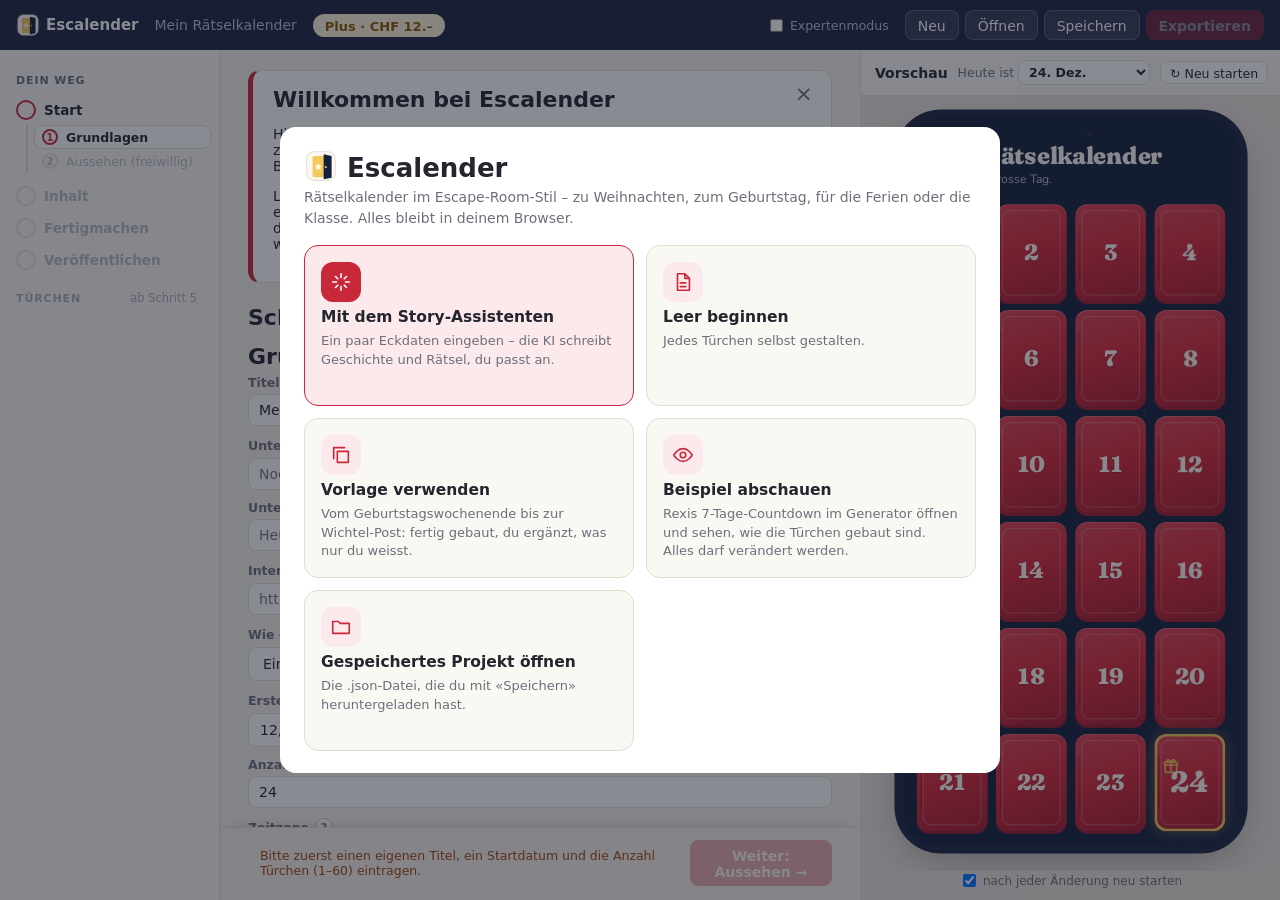
==== commit c499f469: "Add files via upload" ====
--- a/bauen/index.html
+++ b/bauen/index.html
@@ -494,14 +494,34 @@
 .wahl-kachel.an .ri { opacity: 1; }
 .wahl-kachel small { display: -webkit-box; -webkit-line-clamp: 2; -webkit-box-orient: vertical; overflow: hidden; }
 .wahl-kopf .link-knopf { background: none; border: 0; color: var(--leise); text-decoration: underline; cursor: pointer; font: inherit; font-size: 13px; padding: 2px; }
+.labor-mini { width: 16px; height: 16px; color: var(--leise); }
+.palette button .ri { width: 18px; height: 18px; margin: -3px 2px -3px 0; vertical-align: middle; }
+.uebersicht-icon .ri { width: 22px; height: 22px; }
+
+/* Handy: weniger verschachtelte Ränder, Kopfzeile des Türchens umbrechen, grössere Tippflächen */
+@media (max-width: 700px) {
+  #editor { padding: 14px 10px 0; }
+  .tuer-kopf { flex-wrap: wrap; align-items: center; gap: 6px 10px; }
+  .tuer-kopf h2 { white-space: nowrap; margin: 0; }
+  .tuer-kopf .klein-wahl { margin-left: 0; flex: 1 1 150px; padding: 7px 8px; font-size: 13px; }
+  .tuer-kopf button { white-space: nowrap; padding: 7px 10px; }
+  .stufe-box { padding: 10px 8px 12px; margin: 12px 0; border-radius: 12px; }
+  .fach { padding: 8px 6px 6px; border-radius: 10px; }
+  .baustein { padding: 10px 10px 12px; }
+  .baustein-kopf { gap: 6px; }
+  .palette { gap: 6px; }
+  .palette .chip, .palette button { padding: 8px 12px 7px; font-size: 13.5px; }
+  .schloss-wahl { padding: 8px 12px 8px 10px; }
+  .feld label { line-height: 1.3; }
+}
 </style>
 </head>
 <body>
-  <script>(()=>{var Ni={hoch:"M12 19V5M6 11l6-6 6 6",ab:"M12 5v14M6 13l6 6 6-6",chevron:"M6 9l6 6 6-6",links:"M19 12H5M11 6l-6 6 6 6",rechts:"M5 12h14M13 6l6 6-6 6",loeschen:"M9 5h11a1 1 0 0 1 1 1v12a1 1 0 0 1-1 1H9l-6-7z M12 9l6 6M18 9l-6 6",zurueck:"M15.5 5l-7 7 7 7",handy:"M7 2h10v20H7zM11 18.5h2",buch:"M4 5.5A2.5 2.5 0 0 1 6.5 3H20v16H6.5A2.5 2.5 0 0 0 4 21zM4 18.5A2.5 2.5 0 0 1 6.5 16H20M9 7h7",schloss:"M6 11V8a6 6 0 0 1 12 0v3M5 11h14v10H5zM12 15v3",offen:"M6 11V8a6 6 0 0 1 11.5-2.3M5 11h14v10H5zM12 15v3",geschenk:"M4 11h16v10H4zM3 7h18v4H3zM12 7v14M12 7c-1.5-4-6-4-6-1.5S10 7 12 7zm0 0c1.5-4 6-4 6-1.5S14 7 12 7z",kamera:"M4 8h3l2-3h6l2 3h3v12H4zM12 17a3.5 3.5 0 1 0 0-7 3.5 3.5 0 0 0 0 7z",lampe:"M9 18h6M10 21h4M8.5 14.5A6 6 0 1 1 15.5 14.5c-.8.8-1.2 1.5-1.2 2.5h-4.6c0-1-.4-1.7-1.2-2.5z",haken:"M5 12.5l4.5 4.5L19 7",funken:"M12 3v4M12 17v4M3 12h4M17 12h4M6 6l2.5 2.5M15.5 15.5 18 18M18 6l-2.5 2.5M8.5 15.5 6 18",werkzeug:"M14.7 6.3a4 4 0 0 0-5.2 5.2L4 17l3 3 5.5-5.5a4 4 0 0 0 5.2-5.2l-2.4 2.4-2.2-2.2z",feier:"M4 20l4-12 8 8zM13 5l1.5-2M18 9l2.5-1M15 11l3-3M17 3l.5 2.5",regler:"M4 7h10M18 7h2M4 17h4M12 17h8M14 4.5v5M8 14.5v5",palette:"M12 3a9 9 0 1 0 0 18c1.5 0 2-1 1.5-2s0-2 1.5-2h1.5A3.5 3.5 0 0 0 20 13.5 9 9 0 0 0 12 3zM7.5 12.5h.01M10 8h.01M15 8h.01",figur:"M12 12a4 4 0 1 0 0-8 4 4 0 0 0 0 8zM4 21a8 8 0 0 1 16 0",bild:"M4 5h16v14H4zM4 16l5-5 4 4 3-3 4 4M15.5 9.5h.01",stift:"M4 20l4-1L19 8l-3-3L5 16zM14 7l3 3",drucker:"M7 8V3h10v5M5 8h14v8h-3v4H8v-4H5zM8 13h8M8 16h8",ordner:"M3 6h6l2 2h10v11H3z",auge:"M2 12s4-7 10-7 10 7 10 7-4 7-10 7-10-7-10-7zM12 15a3 3 0 1 0 0-6 3 3 0 0 0 0 6z",blatt:"M6 3h8l5 5v13H6zM14 3v5h5M9 13h6M9 17h6",schluessel:"M14 10a4 4 0 1 0-3.5 3.9L4 20.5V22h3v-2h2v-2h2l1.5-1.5A4 4 0 0 0 14 10zM15 9h.01",runter:"M12 4v12M6 11l6 6 6-6M4 20h16",rauf:"M12 16V4M6 9l6-6 6 6M4 20h16",warnung:"M12 3 2.5 20h19zM12 9v5M12 17.5h.01",stopp:"M12 21a9 9 0 1 0 0-18 9 9 0 0 0 0 18zM6 6l12 12",kreis:"M12 21a9 9 0 1 0 0-18 9 9 0 0 0 0 18z",kopieren:"M8 8h12v12H8zM4 16V4h12",speichern:"M4 4h12l4 4v12H4zM8 4v5h7V4M7 20v-6h10v6",neu:"M12 5v14M5 12h14",ton:"M4 10v4h4l5 4V6L8 10zM16 9a4 4 0 0 1 0 6M18.5 6.5a8 8 0 0 1 0 11",ziel:"M12 21a9 9 0 1 0 0-18 9 9 0 0 0 0 18zM12 16a4 4 0 1 0 0-8 4 4 0 0 0 0 8zM12 12h.01"};function j(e,t={}){let n="http://www.w3.org/2000/svg",r=document.createElementNS(n,"svg");r.setAttribute("viewBox","0 0 24 24"),r.setAttribute("class","ico ico-"+e+(t.class?" "+t.class:"")),r.setAttribute("aria-hidden","true"),r.setAttribute("fill","none"),r.setAttribute("stroke","currentColor"),r.setAttribute("stroke-width",t.dick||"2"),r.setAttribute("stroke-linecap","round"),r.setAttribute("stroke-linejoin","round");let i=document.createElementNS(n,"path");return i.setAttribute("d",Ni[e]||""),r.append(i),r}var tr='<path d="M6 6h20a2 2 0 0 1 2 2v12a2 2 0 0 1-2 2H13l-6 5v-5H6a2 2 0 0 1-2-2V8a2 2 0 0 1 2-2z"/><path class="ak" d="M10 12h12M10 16h8"/>',nr='<rect x="4" y="6" width="24" height="20" rx="3"/><path d="M4 22l7-7 6 6 4-4 7 7"/><circle class="akf" cx="21" cy="12" r="2.5"/>',rr='<rect x="4" y="9" width="17" height="17" rx="2"/><path d="M8 14h2M13 14h4M8 18h5M15 18h2M8 22h3M14 22h3"/><rect class="rot" x="12" y="5" width="16" height="16" rx="2"/>',Vt={"hinweis.text":tr,"hinweis.bild":nr,"hinweis.audio":'<path d="M5 13v6h5l6 5V8l-6 5z"/><path class="ak" d="M20 12.5a5 5 0 0 1 0 7M23.5 9a9.5 9.5 0 0 1 0 14"/>',"hinweis.rotfolie":rr,"hinweis.spiegelschrift":'<path class="ak" d="M16 4v24" stroke-dasharray="2 3"/><path d="M5 24V9h5a4 4 0 0 1 0 8H5m5 0 3 7M27 24V9h-5a4 4 0 0 0 0 8h5m-5 0-3 7"/>',"hinweis.chiffre":'<path d="M7 4h13l5 5v19H7z"/><path d="M20 4v5h5"/><path d="M11 14h2M15 14h6M11 18h5M18 18h3"/><path class="ak" d="M11 22h9"/>',"hinweis.rebus":'<circle cx="8" cy="16" r="4.5"/><path class="ak" d="M16 12.5v7M12.5 16h7"/><rect x="20" y="11.5" width="9" height="9" rx="2"/>',"hinweis.rechenkette":'<rect x="3" y="10" width="11" height="12" rx="2"/><path d="M6.5 16h4M8.5 14v4"/><path d="M16 14h3M16 18h3"/><rect class="ak" x="21" y="10" width="8" height="12" rx="2"/>',"hinweis.zweiteil":'<rect x="3" y="6" width="9" height="20" rx="2"/><rect x="20" y="6" width="9" height="20" rx="2"/><path d="M6.5 22h2M23.5 22h2"/><path class="ak" d="M14 13h4m-1.5-1.5L18 13l-1.5 1.5M18 19h-4m1.5-1.5L14 19l1.5 1.5"/>',"hinweis.anagramm":'<rect x="3.5" y="14" width="7" height="9" rx="1.5"/><rect x="12.5" y="14" width="7" height="9" rx="1.5"/><rect x="21.5" y="14" width="7" height="9" rx="1.5"/><path class="ak" d="M7 11c0-5 18-5 18 0m-2.5-2.5L25 11l2.5-2.5"/>',"schloss.antwort":'<rect x="4" y="10" width="24" height="12" rx="3"/><path d="M9 16h1M13 16h1M17 16h1"/><path class="ak" d="M22 13v6"/>',"schloss.zahlenschloss":'<path d="M10 14v-3a6 6 0 0 1 12 0v3"/><rect x="6" y="14" width="20" height="14" rx="3"/><path class="ak" d="M12 19v4M16 19v4M20 19v4"/>',"schloss.auswahl":'<circle cx="8" cy="8" r="2.5"/><circle class="akf" cx="8" cy="16" r="2.5"/><circle cx="8" cy="24" r="2.5"/><path d="M14 8h13M14 16h13M14 24h13"/>',"schloss.mehrfach":'<rect x="4" y="5" width="24" height="6" rx="2"/><rect x="4" y="13" width="24" height="6" rx="2"/><rect x="4" y="21" width="24" height="6" rx="2"/><path class="ak" d="M20.5 8l1.5 1.5 3-3M20.5 16l1.5 1.5 3-3M20.5 24l1.5 1.5 3-3"/>',"schloss.qr":'<rect x="4" y="4" width="9" height="9" rx="1.5"/><rect x="19" y="4" width="9" height="9" rx="1.5"/><rect x="4" y="19" width="9" height="9" rx="1.5"/><path d="M19 19h3v3M25.5 19h2.5M19 25.5V28h3M25.5 25h2.5v3"/><rect class="akf" x="7" y="7" width="3" height="3"/>',"schloss.ar":'<path d="M4 10V6a2 2 0 0 1 2-2h4M22 4h4a2 2 0 0 1 2 2v4M28 22v4a2 2 0 0 1-2 2h-4M10 28H6a2 2 0 0 1-2-2v-4"/><path class="ak" d="M16 9l6 3.5v7L16 23l-6-3.5v-7zM10 12.5l6 3.5 6-3.5M16 16v7"/>',"schloss.schiebepuzzle":'<rect x="5" y="5" width="22" height="22" rx="3"/><path d="M16 5v22M5 16h22"/><rect class="akf" x="18" y="18" width="7" height="7" rx="1"/>',"schloss.pixelbild":'<path d="M4 4h6v6H4zM10 10h6v6h-6zM4 16h6v6H4zM16 4h6v6h-6z"/><circle class="ak" cx="20" cy="19" r="6"/><path class="ak" d="M24.5 23.5 28 27"/>',"schloss.memory":'<rect x="4" y="8" width="11" height="16" rx="2" transform="rotate(-8 9 16)"/><rect x="17" y="8" width="11" height="16" rx="2" transform="rotate(8 22 16)"/><path class="akf" d="M22.5 13.5l1 2 2 .3-1.5 1.4.4 2-1.9-1-1.9 1 .4-2-1.5-1.4 2-.3z"/>',"schloss.reihenfolge":'<path d="M13 8h14M13 16h14M13 24h14"/><path class="ak" d="M6 5v21m-3-3 3 3 3-3"/>',"schloss.richtung":'<circle cx="16" cy="16" r="12"/><path class="akf" d="M16 8l3 8-3 8-3-8z"/><path d="M16 4v2M16 26v2M4 16h2M26 16h2"/>',"schloss.farbe":'<path d="M16 4a12 12 0 1 0 0 24c2 0 2.6-1.6 2-3-.7-1.6.3-3 2-3h3a5 5 0 0 0 5-5C28 9.4 22.6 4 16 4z"/><circle class="akf" cx="10" cy="15" r="2.2"/><circle cx="14" cy="9.5" r="2"/><circle cx="21" cy="10.5" r="2"/>',"schloss.muster":'<g class="f"><circle cx="8" cy="8" r="2"/><circle cx="16" cy="8" r="2"/><circle cx="24" cy="8" r="2"/><circle cx="8" cy="16" r="2"/><circle cx="16" cy="16" r="2"/><circle cx="24" cy="16" r="2"/><circle cx="8" cy="24" r="2"/><circle cx="16" cy="24" r="2"/><circle cx="24" cy="24" r="2"/></g><path class="ak" d="M8 8v16h16"/>',"schloss.regler":'<path d="M8 5v22M16 5v22M24 5v22"/><rect class="akf" x="5" y="17" width="6" height="4" rx="1"/><rect class="akf" x="13" y="9" width="6" height="4" rx="1"/><rect class="akf" x="21" y="20" width="6" height="4" rx="1"/>',"schloss.uhr":'<circle cx="16" cy="16" r="12"/><path class="ak" d="M16 9v7l5 3"/>',"schloss.uhrzeit":'<circle cx="14" cy="18" r="10"/><path d="M14 12v6h4"/><path class="akf" d="M24.5 3.5a5 5 0 1 0 4 7.5 4.2 4.2 0 0 1-4-7.5z"/>',"schloss.lightsout":'<path d="M12 22c-3-2-5-5-5-9a9 9 0 0 1 18 0c0 4-2 7-5 9v2h-8z"/><path d="M13 28h6"/><path class="ak" d="M16 22v-6m-2.5-2.5L16 16l2.5-2.5"/>',"schloss.tonfolge":'<path d="M12 24V8l14-3v16"/><circle cx="9" cy="24" r="3"/><circle class="akf" cx="23" cy="21" r="3"/>',"schloss.foto":'<path d="M4 11a2 2 0 0 1 2-2h4l2-3h8l2 3h4a2 2 0 0 1 2 2v13a2 2 0 0 1-2 2H6a2 2 0 0 1-2-2z"/><circle class="ak" cx="16" cy="17" r="5"/>',"schloss.sensor":'<rect x="10" y="5" width="12" height="22" rx="2.5"/><path d="M14.5 23h3"/><path class="ak" d="M5.5 11c-1.5 3-1.5 7 0 10M26.5 11c1.5 3 1.5 7 0 10"/>',"schloss.standort":'<path d="M16 28s-9-8.5-9-15a9 9 0 0 1 18 0c0 6.5-9 15-9 15z"/><circle class="akf" cx="16" cy="13" r="3.5"/>',"schloss.taeter":'<path d="M6 13h20M9 13l2-6h10l2 6"/><circle cx="11" cy="20" r="4"/><circle cx="21" cy="20" r="4"/><path class="ak" d="M15 20h2"/>',"schloss.puzzle":'<path d="M7 11h5a3 3 0 1 1 6 0h5v5a3 3 0 1 1 0 6v5H7z"/><path class="ak" d="M12 11a3 3 0 1 1 6 0"/>',"schloss.labyrinth":'<rect x="4" y="4" width="24" height="24" rx="3"/><path d="M12 4v12M20 28V16"/><path class="ak" d="M8 8v14h8V10h8v14"/>',"schloss.wortsuche":'<rect x="4" y="4" width="24" height="24" rx="3"/><g class="f"><circle cx="10" cy="10" r="1.3"/><circle cx="16" cy="10" r="1.3"/><circle cx="22" cy="10" r="1.3"/><circle cx="10" cy="22" r="1.3"/><circle cx="16" cy="22" r="1.3"/><circle cx="22" cy="22" r="1.3"/></g><rect class="ak" x="7" y="13.5" width="18" height="5" rx="2.5"/>',"schloss.nonogramm":'<rect x="10" y="10" width="18" height="18" rx="2"/><path d="M16 10v18M22 10v18M10 16h18M10 22h18M4 13h3M4 19h3M4 25h3M13 4v3M19 4v3M25 4v3"/><path class="akf" d="M16 16h6v6h-6zM10 22h6v6h-4a2 2 0 0 1-2-2z"/>',"schloss.kreuzwort":'<path d="M4 13h24v6H4zM10 13v6M22 13v6"/><path d="M16 7h6v18h-6z"/><rect class="akf" x="16" y="13" width="6" height="6"/>',"schloss.suchbild":'<rect x="4" y="5" width="20" height="16" rx="2"/><path d="M4 17l5-5 5 5"/><circle class="ak" cx="21" cy="20" r="5"/><path class="ak" d="M24.5 23.5 28 27"/>',"schloss.offen":'<path d="M10 14V10a6 6 0 0 1 11.6-2.2"/><rect x="6" y="14" width="20" height="14" rx="3"/><circle class="akf" cx="16" cy="21" r="2"/>',"belohnung.text":tr,"belohnung.bild":nr,"belohnung.sammelstueck":'<path d="M16 8c-3-2-7-2-11-1v18c4-1 8-1 11 1 3-2 7-2 11-1V7c-4-1-8-1-11 1zM16 8v18"/><path class="ak" d="M20 10v7l2-1.5 2 1.5v-7"/>',"belohnung.notiz":'<rect x="4" y="8" width="24" height="17" rx="2"/><path d="M4 10l12 8 12-8"/><circle class="akf" cx="16" cy="21" r="2.5"/>',"belohnung.enthuellung":'<path class="ak" d="M15 5l2.5 6.5L24 14l-6.5 2.5L15 23l-2.5-6.5L6 14l6.5-2.5z"/><path d="M25 21l1 2.5 2.5 1-2.5 1-1 2.5-1-2.5-2.5-1 2.5-1zM6 3v4M4 5h4"/>',"belohnung.effekt":'<path d="M5 27l5-15 10 10z"/><path class="ak" d="M16 9c1-2 3-2 3-4.5M22 14c2-1 4 0 5.5-2M21 4h.01M27 7h.01M26 19h.01"/>',"werkzeug.rotfolie":rr,"werkzeug.schablone":'<rect x="4" y="6" width="24" height="20" rx="2"/><rect class="ak" x="8" y="10" width="6" height="4" rx="1"/><rect class="ak" x="18" y="16" width="6" height="4" rx="1"/><rect class="ak" x="9" y="19" width="4" height="3" rx="1"/>',"werkzeug.chiffrierscheibe":'<circle cx="16" cy="16" r="12"/><circle class="ak" cx="16" cy="16" r="6.5"/><path d="M16 4v3M16 25v3M4 16h3M25 16h3M7.5 7.5l2 2M22.5 22.5l2 2M24.5 7.5l-2 2M9.5 22.5l-2 2"/><circle class="f" cx="16" cy="16" r="1.5"/>',"werkzeug.spiegel":'<ellipse cx="16" cy="12" rx="8" ry="9"/><path d="M16 21v7M13 28h6"/><path class="ak" d="M12 9a5 5 0 0 1 4-3"/>',"werkzeug.freimaurer":'<path d="M11 4v24M21 4v24M4 11h24M4 21h24"/><circle class="akf" cx="16" cy="16" r="2"/>',"werkzeug.lochkarte":'<path d="M4 13h9l3-2v10l-3-2H4z"/><path class="ak" d="M19 12l8-4M19 16h9M19 20l8 4"/>'};function Wi(e,t,n=""){let r=Vt[e+"."+t]||Vt["hinweis."+t]||Vt["schloss."+t]||'<circle cx="16" cy="16" r="11"/><path class="ak" d="M13 13a3 3 0 1 1 4 2.8c-.7.3-1 .9-1 1.7M16 22h.01"/>';return`<svg class="ri${n?" "+n:""}" viewBox="0 0 32 32" fill="none" stroke="currentColor" stroke-width="2" stroke-linecap="round" stroke-linejoin="round" aria-hidden="true">${r}</svg>`}function Ee(e,t,n=""){let r=document.createElement("template");return r.innerHTML=Wi(e,t,n),r.content.firstChild}var ir=`.ri{width:1.5em;height:1.5em;flex:none;vertical-align:middle}
+  <script>(()=>{var Ni={hoch:"M12 19V5M6 11l6-6 6 6",ab:"M12 5v14M6 13l6 6 6-6",chevron:"M6 9l6 6 6-6",glocke:"M6 16v-5a6 6 0 0 1 12 0v5l1.5 2.5h-15zM10 21a2 2 0 0 0 4 0",kolben:"M9 3h6M10 3v6l-5 9a2 2 0 0 0 1.8 3h10.4a2 2 0 0 0 1.8-3l-5-9V3M7.5 15h9",haus:"M3 11l9-7 9 7M5 9.5V20h14V9.5M10 20v-6h4v6",ort:"M12 21s-7-6.5-7-12a7 7 0 0 1 14 0c0 5.5-7 12-7 12zM12 9h.01",links:"M19 12H5M11 6l-6 6 6 6",rechts:"M5 12h14M13 6l6 6-6 6",loeschen:"M9 5h11a1 1 0 0 1 1 1v12a1 1 0 0 1-1 1H9l-6-7z M12 9l6 6M18 9l-6 6",zurueck:"M15.5 5l-7 7 7 7",handy:"M7 2h10v20H7zM11 18.5h2",buch:"M4 5.5A2.5 2.5 0 0 1 6.5 3H20v16H6.5A2.5 2.5 0 0 0 4 21zM4 18.5A2.5 2.5 0 0 1 6.5 16H20M9 7h7",schloss:"M6 11V8a6 6 0 0 1 12 0v3M5 11h14v10H5zM12 15v3",offen:"M6 11V8a6 6 0 0 1 11.5-2.3M5 11h14v10H5zM12 15v3",geschenk:"M4 11h16v10H4zM3 7h18v4H3zM12 7v14M12 7c-1.5-4-6-4-6-1.5S10 7 12 7zm0 0c1.5-4 6-4 6-1.5S14 7 12 7z",kamera:"M4 8h3l2-3h6l2 3h3v12H4zM12 17a3.5 3.5 0 1 0 0-7 3.5 3.5 0 0 0 0 7z",lampe:"M9 18h6M10 21h4M8.5 14.5A6 6 0 1 1 15.5 14.5c-.8.8-1.2 1.5-1.2 2.5h-4.6c0-1-.4-1.7-1.2-2.5z",haken:"M5 12.5l4.5 4.5L19 7",funken:"M12 3v4M12 17v4M3 12h4M17 12h4M6 6l2.5 2.5M15.5 15.5 18 18M18 6l-2.5 2.5M8.5 15.5 6 18",werkzeug:"M14.7 6.3a4 4 0 0 0-5.2 5.2L4 17l3 3 5.5-5.5a4 4 0 0 0 5.2-5.2l-2.4 2.4-2.2-2.2z",feier:"M4 20l4-12 8 8zM13 5l1.5-2M18 9l2.5-1M15 11l3-3M17 3l.5 2.5",regler:"M4 7h10M18 7h2M4 17h4M12 17h8M14 4.5v5M8 14.5v5",palette:"M12 3a9 9 0 1 0 0 18c1.5 0 2-1 1.5-2s0-2 1.5-2h1.5A3.5 3.5 0 0 0 20 13.5 9 9 0 0 0 12 3zM7.5 12.5h.01M10 8h.01M15 8h.01",figur:"M12 12a4 4 0 1 0 0-8 4 4 0 0 0 0 8zM4 21a8 8 0 0 1 16 0",bild:"M4 5h16v14H4zM4 16l5-5 4 4 3-3 4 4M15.5 9.5h.01",stift:"M4 20l4-1L19 8l-3-3L5 16zM14 7l3 3",drucker:"M7 8V3h10v5M5 8h14v8h-3v4H8v-4H5zM8 13h8M8 16h8",ordner:"M3 6h6l2 2h10v11H3z",auge:"M2 12s4-7 10-7 10 7 10 7-4 7-10 7-10-7-10-7zM12 15a3 3 0 1 0 0-6 3 3 0 0 0 0 6z",blatt:"M6 3h8l5 5v13H6zM14 3v5h5M9 13h6M9 17h6",schluessel:"M14 10a4 4 0 1 0-3.5 3.9L4 20.5V22h3v-2h2v-2h2l1.5-1.5A4 4 0 0 0 14 10zM15 9h.01",runter:"M12 4v12M6 11l6 6 6-6M4 20h16",rauf:"M12 16V4M6 9l6-6 6 6M4 20h16",warnung:"M12 3 2.5 20h19zM12 9v5M12 17.5h.01",stopp:"M12 21a9 9 0 1 0 0-18 9 9 0 0 0 0 18zM6 6l12 12",kreis:"M12 21a9 9 0 1 0 0-18 9 9 0 0 0 0 18z",kopieren:"M8 8h12v12H8zM4 16V4h12",speichern:"M4 4h12l4 4v12H4zM8 4v5h7V4M7 20v-6h10v6",neu:"M12 5v14M5 12h14",ton:"M4 10v4h4l5 4V6L8 10zM16 9a4 4 0 0 1 0 6M18.5 6.5a8 8 0 0 1 0 11",ziel:"M12 21a9 9 0 1 0 0-18 9 9 0 0 0 0 18zM12 16a4 4 0 1 0 0-8 4 4 0 0 0 0 8zM12 12h.01"};function K(e,t={}){let n="http://www.w3.org/2000/svg",r=document.createElementNS(n,"svg");r.setAttribute("viewBox","0 0 24 24"),r.setAttribute("class","ico ico-"+e+(t.class?" "+t.class:"")),r.setAttribute("aria-hidden","true"),r.setAttribute("fill","none"),r.setAttribute("stroke","currentColor"),r.setAttribute("stroke-width",t.dick||"2"),r.setAttribute("stroke-linecap","round"),r.setAttribute("stroke-linejoin","round");let i=document.createElementNS(n,"path");return i.setAttribute("d",Ni[e]||""),r.append(i),r}var tr='<path d="M6 6h20a2 2 0 0 1 2 2v12a2 2 0 0 1-2 2H13l-6 5v-5H6a2 2 0 0 1-2-2V8a2 2 0 0 1 2-2z"/><path class="ak" d="M10 12h12M10 16h8"/>',nr='<rect x="4" y="6" width="24" height="20" rx="3"/><path d="M4 22l7-7 6 6 4-4 7 7"/><circle class="akf" cx="21" cy="12" r="2.5"/>',rr='<rect x="4" y="9" width="17" height="17" rx="2"/><path d="M8 14h2M13 14h4M8 18h5M15 18h2M8 22h3M14 22h3"/><rect class="rot" x="12" y="5" width="16" height="16" rx="2"/>',Vt={"hinweis.text":tr,"hinweis.bild":nr,"hinweis.audio":'<path d="M5 13v6h5l6 5V8l-6 5z"/><path class="ak" d="M20 12.5a5 5 0 0 1 0 7M23.5 9a9.5 9.5 0 0 1 0 14"/>',"hinweis.rotfolie":rr,"hinweis.spiegelschrift":'<path class="ak" d="M16 4v24" stroke-dasharray="2 3"/><path d="M5 24V9h5a4 4 0 0 1 0 8H5m5 0 3 7M27 24V9h-5a4 4 0 0 0 0 8h5m-5 0-3 7"/>',"hinweis.chiffre":'<path d="M7 4h13l5 5v19H7z"/><path d="M20 4v5h5"/><path d="M11 14h2M15 14h6M11 18h5M18 18h3"/><path class="ak" d="M11 22h9"/>',"hinweis.rebus":'<circle cx="8" cy="16" r="4.5"/><path class="ak" d="M16 12.5v7M12.5 16h7"/><rect x="20" y="11.5" width="9" height="9" rx="2"/>',"hinweis.rechenkette":'<rect x="3" y="10" width="11" height="12" rx="2"/><path d="M6.5 16h4M8.5 14v4"/><path d="M16 14h3M16 18h3"/><rect class="ak" x="21" y="10" width="8" height="12" rx="2"/>',"hinweis.zweiteil":'<rect x="3" y="6" width="9" height="20" rx="2"/><rect x="20" y="6" width="9" height="20" rx="2"/><path d="M6.5 22h2M23.5 22h2"/><path class="ak" d="M14 13h4m-1.5-1.5L18 13l-1.5 1.5M18 19h-4m1.5-1.5L14 19l1.5 1.5"/>',"hinweis.anagramm":'<rect x="3.5" y="14" width="7" height="9" rx="1.5"/><rect x="12.5" y="14" width="7" height="9" rx="1.5"/><rect x="21.5" y="14" width="7" height="9" rx="1.5"/><path class="ak" d="M7 11c0-5 18-5 18 0m-2.5-2.5L25 11l2.5-2.5"/>',"schloss.antwort":'<rect x="4" y="10" width="24" height="12" rx="3"/><path d="M9 16h1M13 16h1M17 16h1"/><path class="ak" d="M22 13v6"/>',"schloss.zahlenschloss":'<path d="M10 14v-3a6 6 0 0 1 12 0v3"/><rect x="6" y="14" width="20" height="14" rx="3"/><path class="ak" d="M12 19v4M16 19v4M20 19v4"/>',"schloss.auswahl":'<circle cx="8" cy="8" r="2.5"/><circle class="akf" cx="8" cy="16" r="2.5"/><circle cx="8" cy="24" r="2.5"/><path d="M14 8h13M14 16h13M14 24h13"/>',"schloss.mehrfach":'<rect x="4" y="5" width="24" height="6" rx="2"/><rect x="4" y="13" width="24" height="6" rx="2"/><rect x="4" y="21" width="24" height="6" rx="2"/><path class="ak" d="M20.5 8l1.5 1.5 3-3M20.5 16l1.5 1.5 3-3M20.5 24l1.5 1.5 3-3"/>',"schloss.qr":'<rect x="4" y="4" width="9" height="9" rx="1.5"/><rect x="19" y="4" width="9" height="9" rx="1.5"/><rect x="4" y="19" width="9" height="9" rx="1.5"/><path d="M19 19h3v3M25.5 19h2.5M19 25.5V28h3M25.5 25h2.5v3"/><rect class="akf" x="7" y="7" width="3" height="3"/>',"schloss.ar":'<path d="M4 10V6a2 2 0 0 1 2-2h4M22 4h4a2 2 0 0 1 2 2v4M28 22v4a2 2 0 0 1-2 2h-4M10 28H6a2 2 0 0 1-2-2v-4"/><path class="ak" d="M16 9l6 3.5v7L16 23l-6-3.5v-7zM10 12.5l6 3.5 6-3.5M16 16v7"/>',"schloss.schiebepuzzle":'<rect x="5" y="5" width="22" height="22" rx="3"/><path d="M16 5v22M5 16h22"/><rect class="akf" x="18" y="18" width="7" height="7" rx="1"/>',"schloss.pixelbild":'<path d="M4 4h6v6H4zM10 10h6v6h-6zM4 16h6v6H4zM16 4h6v6h-6z"/><circle class="ak" cx="20" cy="19" r="6"/><path class="ak" d="M24.5 23.5 28 27"/>',"schloss.memory":'<rect x="4" y="8" width="11" height="16" rx="2" transform="rotate(-8 9 16)"/><rect x="17" y="8" width="11" height="16" rx="2" transform="rotate(8 22 16)"/><path class="akf" d="M22.5 13.5l1 2 2 .3-1.5 1.4.4 2-1.9-1-1.9 1 .4-2-1.5-1.4 2-.3z"/>',"schloss.reihenfolge":'<path d="M13 8h14M13 16h14M13 24h14"/><path class="ak" d="M6 5v21m-3-3 3 3 3-3"/>',"schloss.richtung":'<circle cx="16" cy="16" r="12"/><path class="akf" d="M16 8l3 8-3 8-3-8z"/><path d="M16 4v2M16 26v2M4 16h2M26 16h2"/>',"schloss.farbe":'<path d="M16 4a12 12 0 1 0 0 24c2 0 2.6-1.6 2-3-.7-1.6.3-3 2-3h3a5 5 0 0 0 5-5C28 9.4 22.6 4 16 4z"/><circle class="akf" cx="10" cy="15" r="2.2"/><circle cx="14" cy="9.5" r="2"/><circle cx="21" cy="10.5" r="2"/>',"schloss.muster":'<g class="f"><circle cx="8" cy="8" r="2"/><circle cx="16" cy="8" r="2"/><circle cx="24" cy="8" r="2"/><circle cx="8" cy="16" r="2"/><circle cx="16" cy="16" r="2"/><circle cx="24" cy="16" r="2"/><circle cx="8" cy="24" r="2"/><circle cx="16" cy="24" r="2"/><circle cx="24" cy="24" r="2"/></g><path class="ak" d="M8 8v16h16"/>',"schloss.regler":'<path d="M8 5v22M16 5v22M24 5v22"/><rect class="akf" x="5" y="17" width="6" height="4" rx="1"/><rect class="akf" x="13" y="9" width="6" height="4" rx="1"/><rect class="akf" x="21" y="20" width="6" height="4" rx="1"/>',"schloss.uhr":'<circle cx="16" cy="16" r="12"/><path class="ak" d="M16 9v7l5 3"/>',"schloss.uhrzeit":'<circle cx="14" cy="18" r="10"/><path d="M14 12v6h4"/><path class="akf" d="M24.5 3.5a5 5 0 1 0 4 7.5 4.2 4.2 0 0 1-4-7.5z"/>',"schloss.lightsout":'<path d="M12 22c-3-2-5-5-5-9a9 9 0 0 1 18 0c0 4-2 7-5 9v2h-8z"/><path d="M13 28h6"/><path class="ak" d="M16 22v-6m-2.5-2.5L16 16l2.5-2.5"/>',"schloss.tonfolge":'<path d="M12 24V8l14-3v16"/><circle cx="9" cy="24" r="3"/><circle class="akf" cx="23" cy="21" r="3"/>',"schloss.foto":'<path d="M4 11a2 2 0 0 1 2-2h4l2-3h8l2 3h4a2 2 0 0 1 2 2v13a2 2 0 0 1-2 2H6a2 2 0 0 1-2-2z"/><circle class="ak" cx="16" cy="17" r="5"/>',"schloss.sensor":'<rect x="10" y="5" width="12" height="22" rx="2.5"/><path d="M14.5 23h3"/><path class="ak" d="M5.5 11c-1.5 3-1.5 7 0 10M26.5 11c1.5 3 1.5 7 0 10"/>',"schloss.standort":'<path d="M16 28s-9-8.5-9-15a9 9 0 0 1 18 0c0 6.5-9 15-9 15z"/><circle class="akf" cx="16" cy="13" r="3.5"/>',"schloss.taeter":'<path d="M6 13h20M9 13l2-6h10l2 6"/><circle cx="11" cy="20" r="4"/><circle cx="21" cy="20" r="4"/><path class="ak" d="M15 20h2"/>',"schloss.puzzle":'<path d="M7 11h5a3 3 0 1 1 6 0h5v5a3 3 0 1 1 0 6v5H7z"/><path class="ak" d="M12 11a3 3 0 1 1 6 0"/>',"schloss.labyrinth":'<rect x="4" y="4" width="24" height="24" rx="3"/><path d="M12 4v12M20 28V16"/><path class="ak" d="M8 8v14h8V10h8v14"/>',"schloss.wortsuche":'<rect x="4" y="4" width="24" height="24" rx="3"/><g class="f"><circle cx="10" cy="10" r="1.3"/><circle cx="16" cy="10" r="1.3"/><circle cx="22" cy="10" r="1.3"/><circle cx="10" cy="22" r="1.3"/><circle cx="16" cy="22" r="1.3"/><circle cx="22" cy="22" r="1.3"/></g><rect class="ak" x="7" y="13.5" width="18" height="5" rx="2.5"/>',"schloss.nonogramm":'<rect x="10" y="10" width="18" height="18" rx="2"/><path d="M16 10v18M22 10v18M10 16h18M10 22h18M4 13h3M4 19h3M4 25h3M13 4v3M19 4v3M25 4v3"/><path class="akf" d="M16 16h6v6h-6zM10 22h6v6h-4a2 2 0 0 1-2-2z"/>',"schloss.kreuzwort":'<path d="M4 13h24v6H4zM10 13v6M22 13v6"/><path d="M16 7h6v18h-6z"/><rect class="akf" x="16" y="13" width="6" height="6"/>',"schloss.suchbild":'<rect x="4" y="5" width="20" height="16" rx="2"/><path d="M4 17l5-5 5 5"/><circle class="ak" cx="21" cy="20" r="5"/><path class="ak" d="M24.5 23.5 28 27"/>',"schloss.offen":'<path d="M10 14V10a6 6 0 0 1 11.6-2.2"/><rect x="6" y="14" width="20" height="14" rx="3"/><circle class="akf" cx="16" cy="21" r="2"/>',"belohnung.text":tr,"belohnung.bild":nr,"belohnung.sammelstueck":'<path d="M16 8c-3-2-7-2-11-1v18c4-1 8-1 11 1 3-2 7-2 11-1V7c-4-1-8-1-11 1zM16 8v18"/><path class="ak" d="M20 10v7l2-1.5 2 1.5v-7"/>',"belohnung.notiz":'<rect x="4" y="8" width="24" height="17" rx="2"/><path d="M4 10l12 8 12-8"/><circle class="akf" cx="16" cy="21" r="2.5"/>',"belohnung.enthuellung":'<path class="ak" d="M15 5l2.5 6.5L24 14l-6.5 2.5L15 23l-2.5-6.5L6 14l6.5-2.5z"/><path d="M25 21l1 2.5 2.5 1-2.5 1-1 2.5-1-2.5-2.5-1 2.5-1zM6 3v4M4 5h4"/>',"belohnung.effekt":'<path d="M5 27l5-15 10 10z"/><path class="ak" d="M16 9c1-2 3-2 3-4.5M22 14c2-1 4 0 5.5-2M21 4h.01M27 7h.01M26 19h.01"/>',"sammlung.satz":'<path d="M4 10h8M17 10h11M4 16h3M21 16h7M4 22h12"/><rect class="ak" x="9" y="13" width="9" height="6" rx="1.5" stroke-dasharray="2 2"/>',"sammlung.loesungswort":'<rect x="3" y="10" width="7.5" height="11" rx="1.5"/><rect x="12.25" y="10" width="7.5" height="11" rx="1.5"/><rect class="ak" x="21.5" y="10" width="7.5" height="11" rx="1.5" stroke-dasharray="2 2"/><path d="M6.75 24.5v.01M16 24.5v.01"/>',"sammlung.liste":'<rect x="6" y="4" width="20" height="24" rx="2"/><path d="M10 10h12M10 15h12"/><path class="ak" d="M10 20h7"/>',"sammlung.brief":'<rect x="6" y="4" width="20" height="24" rx="2"/><path d="M10 10c2-1.5 3 1.5 5 0s3 1.5 5 0M10 15c2-1.5 3 1.5 5 0s3 1.5 5 0"/><path class="ak" d="M10 20c2-1.5 3 1.5 5 0"/>',"sammlung.bild":'<rect x="4" y="6" width="24" height="20" rx="3"/><path d="M16 6v20M4 16h24M6 14l4-4 4 4"/><rect class="akf" x="18" y="18" width="8" height="6" rx="1"/>',"werkzeug.rotfolie":rr,"werkzeug.schablone":'<rect x="4" y="6" width="24" height="20" rx="2"/><rect class="ak" x="8" y="10" width="6" height="4" rx="1"/><rect class="ak" x="18" y="16" width="6" height="4" rx="1"/><rect class="ak" x="9" y="19" width="4" height="3" rx="1"/>',"werkzeug.chiffrierscheibe":'<circle cx="16" cy="16" r="12"/><circle class="ak" cx="16" cy="16" r="6.5"/><path d="M16 4v3M16 25v3M4 16h3M25 16h3M7.5 7.5l2 2M22.5 22.5l2 2M24.5 7.5l-2 2M9.5 22.5l-2 2"/><circle class="f" cx="16" cy="16" r="1.5"/>',"werkzeug.spiegel":'<ellipse cx="16" cy="12" rx="8" ry="9"/><path d="M16 21v7M13 28h6"/><path class="ak" d="M12 9a5 5 0 0 1 4-3"/>',"werkzeug.freimaurer":'<path d="M11 4v24M21 4v24M4 11h24M4 21h24"/><circle class="akf" cx="16" cy="16" r="2"/>',"werkzeug.lochkarte":'<path d="M4 13h9l3-2v10l-3-2H4z"/><path class="ak" d="M19 12l8-4M19 16h9M19 20l8 4"/>'};function Hi(e,t,n=""){let r=Vt[e+"."+t]||Vt["hinweis."+t]||Vt["schloss."+t]||'<circle cx="16" cy="16" r="11"/><path class="ak" d="M13 13a3 3 0 1 1 4 2.8c-.7.3-1 .9-1 1.7M16 22h.01"/>';return`<svg class="ri${n?" "+n:""}" viewBox="0 0 32 32" fill="none" stroke="currentColor" stroke-width="2" stroke-linecap="round" stroke-linejoin="round" aria-hidden="true">${r}</svg>`}function ge(e,t,n=""){let r=document.createElement("template");return r.innerHTML=Hi(e,t,n),r.content.firstChild}var ir=`.ri{width:1.5em;height:1.5em;flex:none;vertical-align:middle}
 .ri .ak{stroke:var(--ri-akzent,#d9a52c)}.ri .akf{fill:var(--ri-akzent,#d9a52c);stroke:none}
-.ri .f{fill:currentColor;stroke:none}.ri .rot{stroke:#d62839;fill:rgba(214,40,57,.22)}`;var a=(e,t={},...n)=>{let r=document.createElement(e);for(let[i,s]of Object.entries(t||{}))i==="class"?r.className=s:i==="style"&&typeof s=="object"?Object.assign(r.style,s):i.startsWith("on")&&typeof s=="function"?r.addEventListener(i.slice(2),s):s!==!1&&s!=null&&r.setAttribute(i,s===!0?"":s);for(let i of n.flat(1/0))i!=null&&i!==!1&&i!==""&&r.append(i instanceof Node?i:String(i));return r};var ar=new TextEncoder,Zs=new TextDecoder,Jt=()=>globalThis.crypto.subtle,Xt=e=>globalThis.crypto.getRandomValues(new Uint8Array(e));function vt(e){let t="";for(let n of e)t+=String.fromCharCode(n);return btoa(t).replace(/\+/g,"-").replace(/\//g,"_").replace(/=+$/,"")}function ae(e){return String(e).normalize("NFC").toLowerCase().replace(/ä/g,"ae").replace(/ö/g,"oe").replace(/ü/g,"ue").replace(/ß/g,"ss").normalize("NFKD").replace(/[^a-z0-9]/g,"")}async function Hi(e,t,n=12e4){let r=await Jt().importKey("raw",ar.encode(e),"PBKDF2",!1,["deriveKey"]);return Jt().deriveKey({name:"PBKDF2",salt:t,iterations:n,hash:"SHA-256"},r,{name:"AES-GCM",length:256},!1,["encrypt","decrypt"])}async function xt(e,t,n=12e4){let r=Xt(16),i=Xt(12),s=await Hi(t,r,n),o=new Uint8Array(await Jt().encrypt({name:"AES-GCM",iv:i},s,ar.encode(JSON.stringify(e)))),l={s:vt(r),i:vt(i),c:vt(o)};return n!==12e4&&(l.n=n),l}function ge(e=12){return vt(Xt(e))}var me={gratis:{name:"Gratis",preis:"Gratis",einheit:"",tueren:3,satz:"Bis 3 T\xFCrchen.",text:"Ein Wochenende oder ein Abend: Text, Bild, Antwort, Zahlenschloss, Auswahl und ein Finale mit Konfetti. Figur, Story-Assistent, zwei Designs. Mit einer kleinen Zeile \xABGemacht mit Escalender\xBB."},kalender:{name:"Plus",preis:"50 Rp.",einheit:"pro T\xFCrchen",tueren:60,proTuer:.5,max:15,satz:"R\xE4tsel auf dem Handy.",text:"Dazu Sammelbuch, Geheimschriften, Anagramme, Spiegelschrift, Tonaufnahmen und die Spiele: Memory, Schiebepuzzle, Reihenfolge, Pixelbild. Alle Designs, eigene Farbe und Figur, Tarnseite \u2013 ohne Escalender-Zeile. Ein Advent mit 24 T\xFCrchen kostet CHF 12, h\xF6chstens CHF 15."},alles:{name:"Komplett",preis:"CHF 1",einheit:"pro T\xFCrchen",tueren:60,proTuer:1,max:30,satz:"Auch R\xE4tsel zum Anfassen.",text:"Alle R\xE4tsel: QR-Codes zum Verstecken, Kamera auf echte Gegenst\xE4nde, rote Folie, Chiffrierscheibe, Schablone \u2013 mit Druckvorlagen. Ein Advent mit 24 T\xFCrchen kostet CHF 24, h\xF6chstens CHF 30."}},Yt=.3,Ii=(e,t=0)=>{let n=new Date(e+"T12:00:00Z");return n.setUTCDate(n.getUTCDate()+t),n.toISOString().slice(0,10)};function lr(e){let t=e.rahmen||{};return/^\d{4}-\d{2}-\d{2}$/.test(t.start||"")?(t.oeffnung||"tag")==="tag"?Ii(t.start,(t.anzahl||1)-1):t.start:null}function Pi(e){let t=e.rahmen?.start;return(e.autor?.durchlaeufe||[]).filter(n=>n.ende&&t&&n.ende<t).sort((n,r)=>n.ende<r.ende?1:-1)[0]||null}var sr=e=>Math.round(e*20)/20,Qt=e=>"CHF "+(Number.isInteger(e)?e+".\u2013":e.toFixed(2));function et(e){let t=_t(e),n=e.rahmen?.anzahl||(e.tueren||[]).length,r=me[t],i=r.proTuer?sr(Math.min(r.max,n*r.proTuer)):0,s=i?Pi(e):null,o=s?sr(i*(1-Yt)):i;return{stufe:t,tueren:n,betrag:o,voll:i,neuauflage:s,text:o?Qt(o):"Gratis"}}var yt=Object.keys(me),qt=["weihnacht","hell"],He=3;function $t(e){let t=[...e.tueren||[]].sort((n,r)=>n.nr-r.nr);return t.some((n,r)=>(n.stufen||[]).length>(r===t.length-1?2:1))}function _t(e){let t=0,n=()=>{t=Math.max(t,1)};(e.sammlungen||[]).length&&n(),$t(e)&&n(),e.rahmen?.design&&!qt.includes(e.rahmen.design)&&n(),e.rahmen?.farbe&&n(),e.figur?.bild&&n(),e.rahmen?.vorStart?.typ&&e.rahmen.vorStart.typ!=="countdown"&&n();let r=(s,o)=>{let l=ve[s]?.[o];l&&(t=Math.max(t,yt.indexOf(l.paket)))};for(let s of e.tueren||[])for(let o of s.stufen||[]){for(let l of o.hinweis||[])r("hinweis",l.typ);o.schloss&&r("schloss",o.schloss.typ),(o.schloss?.tipps||[]).some(l=>String(l).trim())&&n();for(let l of o.belohnung||[])r("belohnung",l.typ),l.typ==="enthuellung"&&l.vollbild&&n()}for(let s of e.werkzeuge||[])r("werkzeug",s.typ);let i=e.rahmen?.anzahl||(e.tueren||[]).length;return yt.forEach((s,o)=>{i>me[s].tueren&&o>=t&&(t=Math.min(o+1,yt.length-1))}),yt[t]}var tt={tipps:!0,vollbild:!0,fortschritt:!0,memoryFotos:!0,morseTon:!0,sammlungenNeu:!0,ordnerExport:!0},or=(e,t)=>!!ve[e]?.[t]?.labor,cr={nichts:"Nur das Handy",drucken:"Drucker",wohnung:"Verstecke in der Wohnung",kamera:"Handykamera",internet:"Internet beim Spielen",unterwegs:"Unterwegs sein",bewegung:"Handy mit Sensoren"},ve={hinweis:{text:{kurz:"Die Figur spricht \u2013 ein R\xE4tsel, eine Geschichte, ein Gruss.",lang:"Der Grundbaustein. Steht in einer Sprechblase der Figur oder neutral als Erz\xE4hler. Fast jedes T\xFCrchen beginnt damit.",braucht:"nichts",paket:"gratis",beispiel:{text:"Ich habe dein Geschenk versteckt \u2013 und vergessen, wo. Hilfst du mir?"}},bild:{kurz:"Ein Foto als Hinweis \u2013 ein Ort, ein Gegenstand, ein Gesicht.",lang:"Zeigt ein Foto in voller Gr\xF6sse. Gut f\xFCr \xABWo ist das?\xBB, \xABWer ist das?\xBB oder als Teil eines Bilderr\xE4tsels. Fotos werden beim Hochladen verkleinert.",braucht:"nichts",paket:"gratis"},audio:{kurz:"Eine Tonaufnahme \u2013 auch r\xFCckw\xE4rts abspielbar.",lang:"Eine Sprachnachricht, ein Ger\xE4usch, ein Lied. R\xFCckw\xE4rts abgespielt wird aus einem Satz ein R\xE4tsel, das man mit der Aufnahme-App des Handys entziffern kann.",braucht:"nichts",paket:"kalender"},rotfolie:{kurz:"Text unter rotem Rauschen \u2013 nur mit roter Folie lesbar.",lang:"Der Text liegt blau unter dichtem rotem Gekritzel. Durch eine rote Folie (Bastelladen oder rotes Klarsichtm\xE4ppchen) verschwindet das Rot und der Text wird lesbar. Ein Klassiker, der jedes Mal wieder verbl\xFCfft.",braucht:"drucken",paket:"alles",beispiel:{text:"VIER",spiegel:!1}},spiegelschrift:{kurz:"Spiegelverkehrt \u2013 mit einem Spiegel oder \xDCbung zu lesen.",lang:"Der Text ist gespiegelt. Kurze W\xF6rter schafft man im Kopf, l\xE4ngere Texte brauchen einen Spiegel \u2013 der kann als Hilfsmittel \xFCbergeben werden.",braucht:"nichts",paket:"kalender",beispiel:{text:"Schau unter das Kissen"}},chiffre:{kurz:"Geheimschrift: Caesar, Vigen\xE8re, Morse, Bin\xE4r oder Freimaurer.",lang:"Du schreibst den Klartext, der Kalender verschl\xFCsselt ihn. Caesar und Vigen\xE8re passen zur Chiffrierscheibe, Freimaurer zum gedruckten Schl\xFCssel, Morse und Bin\xE4r lassen sich mit etwas Suchen im Netz knacken.",braucht:"nichts",paket:"kalender",beispiel:{text:"HINTER DEM BUCH",verfahren:"caesar",schluessel:3}},rebus:{kurz:"Bilder und Zeichen ergeben ein Wort.",lang:"Ein Bilderr\xE4tsel: Emojis oder Fotos mit kleinen Zus\xE4tzen (\xAB\u2212B\xBB, \xAB+EN\xBB) ergeben zusammen ein Wort. Die L\xF6sung kommt ins Antwort-Schloss.",braucht:"nichts",paket:"kalender",labor:!0,beispiel:{teile:[{symbol:"\u{1F332}",zusatz:"TANNE"},{symbol:"\u{1F41D}",zusatz:"\u2212E"}]}},rechenkette:{kurz:"Kopfrechnen Schritt f\xFCr Schritt \u2013 das Ergebnis ist der Code.",lang:"Start, dann \xAB\xD7 3\xBB, \xAB+ 7\xBB, \xAB: 2\xBB \u2026 Das Ergebnis \xF6ffnet das Zahlenschloss. Die Startzahl kann aus einem anderen T\xFCrchen kommen.",braucht:"nichts",paket:"kalender",labor:!0,beispiel:{start:"6",schritte:["\xD7 4","+ 6",": 3"]}},zweiteil:{kurz:"Zwei Handys, zwei H\xE4lften \u2013 nur zusammen l\xF6sbar.",lang:"Teil 1 steht im Kalender, Teil 2 sieht nur, wer den QR-Code mit einem anderen Handy scannt. Man muss reden. F\xFCr Paare, Familien, Gruppen.",braucht:"nichts",paket:"kalender",labor:!0},anagramm:{kurz:"Buchstaben durcheinander \u2013 das Wort muss gefunden werden.",lang:"Ein Wort, dessen Buchstaben als Kacheln gemischt gezeigt werden. Kurz und einfach, gut f\xFCr Namen und Orte. Die L\xF6sung geh\xF6rt ins Schloss \xABAntwort eintippen\xBB.",braucht:"nichts",paket:"kalender",beispiel:{wort:"KUECHE"}}},schloss:{antwort:{kurz:"Eine Frage, eine Antwort eintippen.",lang:"Das universelle Schloss. Mehrere richtige Antworten m\xF6glich; Gross/klein, Umlaute und Leerzeichen spielen keine Rolle. Bei falscher Antwort kommentiert die Figur.",braucht:"nichts",paket:"gratis",beispiel:{frage:"Wo liegt dein Geschenk?",antworten:["K\xFCche","in der K\xFCche"]}},zahlenschloss:{kurz:"Drehr\xE4der wie an einem Koffer \u2013 der Code muss stimmen.",lang:"Ein Zahlenschloss mit R\xE4dern. Die Ziffern kommen aus fr\xFCheren T\xFCrchen, aus Hilfsmitteln mit Code-Ziffer oder aus einem R\xE4tsel im Hinweis. Ideal f\xFCrs Finale.",braucht:"nichts",paket:"gratis",beispiel:{code:"2412"}},auswahl:{kurz:"Mehrere M\xF6glichkeiten, eine ist richtig.",lang:"Multiple Choice mit zwei bis sechs Antworten. Schnell gebaut, gut f\xFCr Insider-Fragen (\xABWo waren wir im Juli?\xBB).",braucht:"nichts",paket:"gratis",beispiel:{frage:"Welche Farbe hatte der Mietwagen?",optionen:["Rot","Gr\xFCn-Weiss","Blau"],richtig:1}},mehrfach:{kurz:"Mehrere Felder, alle m\xFCssen stimmen.",lang:"Jedes Feld hat eine eigene Beschriftung und eigene Antworten \u2013 zum Beispiel ein Feld pro Hilfsmittel oder pro gesammeltem Wort. Gut, um am Schluss alles zusammenzuf\xFChren.",braucht:"nichts",paket:"kalender",beispiel:{frage:"Drei Dinge aus dem Sammelbuch",felder:[{label:"Das Tier",antworten:["Fuchs"]},{label:"Der Ort",antworten:["Tessin"]}]}},qr:{kurz:"Ein QR-Code, versteckt in der Wohnung, \xF6ffnet das T\xFCrchen.",lang:"Du druckst den Code aus (Autorenblatt) und versteckst ihn. Gesucht, mit der Handykamera gescannt \u2013 das T\xFCrchen geht auf. Zu fr\xFCh gefunden? Wird gespeichert und z\xE4hlt am richtigen Tag.",braucht:"wohnung",paket:"alles"},ar:{kurz:"Kamera auf ein echtes Bild oder Objekt \u2013 dein Gruss schwebt dar\xFCber.",lang:"Du fotografierst ein Bild an der Wand, eine Postkarte, eine Verpackung; der Generator rechnet daraus das Erkennungsziel. Wer die Kamera darauf richtet, sieht deinen Gruss \u2013 und das T\xFCrchen \xF6ffnet sich. Braucht Internet und eine Kamera-Freigabe.",braucht:"kamera",paket:"alles"},schiebepuzzle:{kurz:"Ein Foto in Kacheln \u2013 schieben, bis es stimmt.",lang:"Ein Bild (oder Zahlen) als 3\xD73- oder 4\xD74-Schiebepuzzle. Wird gemischt und muss sortiert werden. Mit einem gemeinsamen Foto besonders sch\xF6n.",braucht:"nichts",paket:"kalender",beispiel:{bild:null,groesse:3}},pixelbild:{kurz:"Ein verpixeltes Foto \u2013 wer oder was ist das?",lang:"Das Foto ist grob verpixelt, mit jedem Tipp wird es sch\xE4rfer. Tipps kommen per Knopf, nach falschen Antworten oder t\xE4glich einer. Das Foto bleibt verschl\xFCsselt, bis es gel\xF6st ist.",braucht:"nichts",paket:"kalender"},memory:{kurz:"Paare finden \u2013 alle aufgedeckt, T\xFCrchen offen.",lang:"Ein Memory mit Emojis oder kurzen W\xF6rtern, jede Karte doppelt. Sechs Paare sind angenehm, zehn eine Herausforderung.",braucht:"nichts",paket:"kalender",beispiel:{karten:["\u{1F98A}","\u{1F332}","\u{1F381}","\u2B50","\u{1F511}","\u{1F56F}\uFE0F"]}},reihenfolge:{kurz:"Eintr\xE4ge in die richtige Reihenfolge bringen.",lang:"Ereignisse, Orte, Namen \u2013 gemischt angezeigt, durch Antippen getauscht. Stimmt die Reihenfolge, \xF6ffnet sich das T\xFCrchen. Sch\xF6n f\xFCr gemeinsame Erinnerungen in zeitlicher Folge.",braucht:"nichts",paket:"kalender",beispiel:{eintraege:["Erstes Date","Umzug","Hochzeit","Erste Reise"]}},richtung:{kurz:"Pfeile in der richtigen Folge dr\xFCcken.",lang:"Ein Richtungsschloss wie am Velo: \u2191 \u2193 \u2190 \u2192 in der richtigen Reihenfolge. Gut f\xFCr Wegbeschreibungen in der Wohnung oder ein Muster auf einem Zettel.",braucht:"nichts",paket:"kalender",labor:!0,beispiel:{code:"OORUL"}},farbe:{kurz:"Felder umf\xE4rben, bis die Farben stimmen.",lang:"Jedes Feld wird durch Antippen umgef\xE4rbt. Die richtige Folge steckt im Hinweis: B\xFCcherr\xFCcken, Socken, Lichter am Baum, ein Foto.",braucht:"nichts",paket:"kalender",labor:!0,beispiel:{farben:["rot","gelb","blau"]}},muster:{kurz:"Punkte verbinden wie beim Handy entsperren.",lang:"Ein 3\xD73-Feld, in dem man Punkte mit dem Finger verbindet. Das Muster kann auf einem Zettel versteckt sein \u2013 oder es ist der erste Buchstabe eines Namens.",braucht:"nichts",paket:"kalender",labor:!0,beispiel:{code:"1-4-7-8-9"}},regler:{kurz:"Schieberegler auf die richtigen Zahlen stellen.",lang:"Wie ein Mischpult: Jeder Regler muss auf der richtigen Zahl stehen. Ideal f\xFCrs Z\xE4hlen in der Wohnung \u2013 Kerzen, Kissen, Bilder an der Wand.",braucht:"nichts",paket:"kalender",labor:!0,beispiel:{regler:[{label:"Kerzen",wert:4,max:10},{label:"Kissen",wert:6,max:10}]}},uhr:{kurz:"Eine Zeigeruhr auf die richtige Zeit stellen.",lang:"Stunden- und Minutenzeiger drehen, bis die Zeit stimmt. F\xFCr Erinnerungen: Wann ging unser Zug? Wann hast du mich zum ersten Mal angerufen?",braucht:"nichts",paket:"kalender",labor:!0,beispiel:{zeit:"7:45"}},uhrzeit:{kurz:"\xD6ffnet sich nur zu einer bestimmten Tageszeit.",lang:"Das T\xFCrchen geht erst in einem Zeitfenster auf \u2013 zum Beispiel nach dem Znacht oder um Mitternacht. Die Zeit kommt vom Server, Uhr verstellen hilft nicht.",braucht:"nichts",paket:"kalender",labor:!0},lightsout:{kurz:"Alle Lichter ausschalten \u2013 jedes Feld schaltet seine Nachbarn mit.",lang:"Ein Knobel-Klassiker: Ein Tipp schaltet das Feld und die vier Nachbarn um. Alle aus, T\xFCrchen offen. Immer l\xF6sbar, in drei Gr\xF6ssen.",braucht:"nichts",paket:"kalender",labor:!0,beispiel:{groesse:3}},tonfolge:{kurz:"Eine Tonfolge nachspielen, jede Runde ein Ton mehr.",lang:"Vier farbige Felder spielen vor, man spielt nach \u2013 wie das Spiel \xABSimon\xBB. F\xFCnf T\xF6ne sind angenehm, acht schon knifflig. Braucht Ton.",braucht:"nichts",paket:"kalender",labor:!0,beispiel:{laenge:4}},foto:{kurz:"Eine Mission in der echten Welt \u2013 das Foto ist der Beweis.",lang:"Etwas finden, sich verkleiden, jemanden umarmen: Wer das Foto macht, \xF6ffnet das T\xFCrchen (auf Ehrenwort). Die Fotos bleiben auf dem Handy und sammeln sich im Sammelbuch.",braucht:"kamera",paket:"kalender",labor:!0},sensor:{kurz:"Sch\xFCtteln, umdrehen, pusten, sich drehen.",lang:"Das Handy wird zum Schloss: sch\xFCtteln wie eine Schneekugel, Kerzen auspusten, umdrehen oder sich einmal im Kreis drehen. Nur auf dem Handy.",braucht:"bewegung",paket:"kalender",labor:!0,beispiel:{art:"schuetteln"}},standort:{kurz:"\xD6ffnet sich erst an einem bestimmten Ort.",lang:"Eine Schatzsuche draussen: Das T\xFCrchen geht erst auf, wenn man am richtigen Ort steht \u2013 mit \xABwarm\xBB und \xABkalt\xBB als Hilfe. Der Standort bleibt auf dem Handy.",braucht:"unterwegs",paket:"alles",labor:!0},taeter:{kurz:"Wer ist es? Verd\xE4chtige streichen, bis eine Person bleibt.",lang:"Ein Krimi \xFCber mehrere Tage: Verd\xE4chtige mit Merkmalen, jeden Tag ein Hinweis. Der Generator pr\xFCft, ob die Hinweise genau den T\xE4ter \xFCbrig lassen. Der Name bleibt verschl\xFCsselt.",braucht:"nichts",paket:"kalender",labor:!0},puzzle:{kurz:"Ein Foto in Teilen \u2013 antippen und tauschen, bis es stimmt.",lang:"Das Foto wird zerschnitten und gemischt; zwei Teile antippen tauscht sie. Leichter als das Schiebepuzzle und auch f\xFCr Hochformat-Fotos.",braucht:"nichts",paket:"kalender",labor:!0},labyrinth:{kurz:"Den Weg durch einen Irrgarten finden.",lang:"Wischen oder Pfeile dr\xFCcken \u2013 die Figur l\xE4uft bis zur n\xE4chsten Abzweigung. Am Ziel wartet das T\xFCrchen. Vier Gr\xF6ssen, von gem\xFCtlich bis lang.",braucht:"nichts",paket:"kalender",labor:!0,beispiel:{groesse:6,ziel:"\u{1F381}"}},wortsuche:{kurz:"W\xF6rter in einem Buchstabengitter finden.",lang:"Deine W\xF6rter werden in ein Gitter gelegt \u2013 waagrecht, senkrecht, schr\xE4g, wenn du willst auch r\xFCckw\xE4rts. Alle gefunden, T\xFCrchen offen.",braucht:"nichts",paket:"kalender",labor:!0,beispiel:{woerter:["Tanne","Kerze","Stern","Zimt"]}},nonogramm:{kurz:"Ein Bild ausmalen \u2013 die Zahlen am Rand verraten, wie.",lang:"Das japanische Bilderr\xE4tsel: Zahlen am Rand sagen, wie viele Felder hintereinander ausgemalt sind. Wer alles richtig hat, sieht dein Bild.",braucht:"nichts",paket:"kalender",labor:!0},kreuzwort:{kurz:"Ein Kreuzwortr\xE4tsel aus deinen W\xF6rtern und Fragen.",lang:"Du gibst W\xF6rter und Fragen ein, der Generator baut daraus das Kreuzwortr\xE4tsel. Die L\xF6sung bleibt verschl\xFCsselt, bis alles stimmt.",braucht:"nichts",paket:"kalender",labor:!0},suchbild:{kurz:"Stellen in einem Foto finden.",lang:"Du markierst im Foto, was gefunden werden soll \u2013 den Schl\xFCssel auf dem Regal, die Katze hinter dem Vorhang, f\xFCnf Unterschiede. Alle gefunden, T\xFCrchen offen.",braucht:"nichts",paket:"kalender",labor:!0},offen:{kurz:"Kein Schloss \u2013 das T\xFCrchen ist einfach offen.",lang:"F\xFCr Tage ohne R\xE4tsel: ein Gruss, ein Foto, ein St\xFCck Geschichte. Auch ein Kalender braucht Atempausen.",braucht:"nichts",paket:"gratis",beispiel:{}}},belohnung:{text:{kurz:"Ein Text nach dem \xD6ffnen \u2013 Lob, Geschichte, n\xE4chster Hinweis.",lang:"Was die Figur sagt, wenn das T\xFCrchen offen ist. Hier wird die Geschichte weitererz\xE4hlt oder das n\xE4chste Versteck verraten.",braucht:"nichts",paket:"gratis",beispiel:{text:"Richtig! Und jetzt schau mal in die Keksdose."}},bild:{kurz:"Ein Foto als Belohnung.",lang:"Ein Bild, das erst nach dem L\xF6sen sichtbar wird \u2013 ein Erinnerungsfoto, ein Gutschein, ein Hinweis f\xFCrs n\xE4chste T\xFCrchen.",braucht:"nichts",paket:"gratis"},sammelstueck:{kurz:"Ein St\xFCck f\xFCrs Sammelbuch: Wort, Buchstabe oder Notiz.",lang:"\xDCber mehrere T\xFCrchen sammelt sie die W\xF6rter eines Satzes, die Buchstaben eines L\xF6sungsworts oder Notizen. Alles erscheint im Sammelbuch \u2013 und wird im Finale gebraucht.",braucht:"nichts",paket:"kalender"},notiz:{kurz:"Ein verschl\xFCsselter Eintrag, der im Sammelbuch landet.",lang:"Ein kurzer Text, verschl\xFCsselt (z. B. Vigen\xE8re), der als \xABPS\xBB im Sammelbuch steht. Der Schl\xFCssel kommt an einem anderen Tag \u2013 erst dann wird er lesbar.",braucht:"nichts",paket:"kalender"},enthuellung:{kurz:"Zeilen, die nacheinander erscheinen \u2013 der grosse Moment.",lang:"F\xFCr das Finale: Zeile f\xFCr Zeile blendet sich ein Text ein, die letzte gross. Das ist der Augenblick, in dem das Geschenk verraten wird.",braucht:"nichts",paket:"gratis",beispiel:{zeilen:["Du hast es geschafft.","Sieben Tage, sieben R\xE4tsel \u2013","und ich habe mir alles gemerkt. Fast."],letzteGross:!0}},effekt:{kurz:"Konfetti oder Schnee.",lang:"Konfetti schiesst von unten hoch, Schnee rieselt \xFCber den Bildschirm. Als Kr\xF6nung des Finales oder einfach so.",braucht:"nichts",paket:"gratis",beispiel:{art:"konfetti"}}},werkzeug:{rotfolie:{kurz:"Rote Folie: macht rotes Rauschen durchsichtig.",lang:"Ein St\xFCck rote Farbfolie aus dem Bastelladen oder ein rotes Klarsichtm\xE4ppchen \u2013 wird gekauft, nicht gedruckt. N\xF6tig f\xFCr \xABRotfolie-Rauschen\xBB. Unter \xABDrucken\xBB gibt es den Folien-Test zum Pr\xFCfen des Farbtons; ein Aufdruck kann eine Code-Ziffer tragen, versteckt zwischen Lockv\xF6geln.",braucht:"drucken",paket:"alles"},schablone:{kurz:"Schablone mit Fenstern: \xFCber einen Zettel gelegt, bleiben nur bestimmte Buchstaben sichtbar.",lang:"Du schreibst Zettel (z. B. einen Einkaufszettel), die Schablone zeigt nur die Buchstaben in den Fenstern \u2013 und die ergeben das L\xF6sungswort. Druckvorlage mit Pr\xFCfung, ob alle Zettel passen.",braucht:"drucken",paket:"alles"},chiffrierscheibe:{kurz:"Drehscheibe f\xFCr Caesar und Vigen\xE8re.",lang:"Zwei Scheiben zum Ausschneiden und Zusammenstecken. Damit entschl\xFCsselt man Geheimschriften von Hand \u2013 f\xFChlt sich nach Spionage an.",braucht:"drucken",paket:"alles"},spiegel:{kurz:"Ein Spiegel f\xFCr Spiegelschrift.",lang:"Ein kleiner Spiegel, als Hilfsmittel \xFCbergeben. Keine Druckvorlage \u2013 jeder Taschenspiegel geht.",braucht:"nichts",paket:"kalender"},lochkarte:{kurz:"Eine Karte mit L\xF6chern \u2013 mit der Taschenlampe erscheint die Botschaft an der Wand.",lang:"Ausdrucken, die Punkte durchstechen, im Dunkeln mit der Handylampe durchleuchten: An der Wand erscheint ein Wort oder Code aus Lichtpunkten. Magisch bei Kindern und im Advent.",braucht:"drucken",paket:"alles",labor:!0},freimaurer:{kurz:"Der Freimaurer-Schl\xFCssel: Zeichen statt Buchstaben.",lang:"Eine Tabelle, die jedem Buchstaben ein Zeichen zuordnet. Ausgedruckt und versteckt \u2013 damit l\xE4sst sich die Freimaurer-Geheimschrift entziffern.",braucht:"drucken",paket:"alles"}}},nt=(e,t)=>ve[e]?.[t]||{kurz:"",lang:"",braucht:"nichts",paket:"gratis"};var en=e=>String(e).toUpperCase().replace(/Ä/g,"AE").replace(/Ö/g,"OE").replace(/Ü/g,"UE").replace(/ß/g,"SS").replace(/[^A-Z]/g,""),tn=(e,t)=>String(e).split(/(\s+)/).map(n=>/^\s+$/.test(n)?n:t(en(n))).join("");function nn(e,t){let n=Number(t)||0;return tn(e,r=>r.replace(/[A-Z]/g,i=>String.fromCharCode(((i.charCodeAt(0)-65+n)%26+26)%26+65)))}function Ki(e,t){let n=en(t)||"A",r=0;return tn(e,i=>i.replace(/[A-Z]/g,s=>String.fromCharCode((s.charCodeAt(0)-65+n.charCodeAt(r++%n.length)-65)%26+65)))}var Gi={A:".-",B:"-...",C:"-.-.",D:"-..",E:".",F:"..-.",G:"--.",H:"....",I:"..",J:".---",K:"-.-",L:".-..",M:"--",N:"-.",O:"---",P:".--.",Q:"--.-",R:".-.",S:"...",T:"-",U:"..-",V:"...-",W:".--",X:"-..-",Y:"-.--",Z:"--..",0:"-----",1:".----",2:"..---",3:"...--",4:"....-",5:".....",6:"-....",7:"--...",8:"---..",9:"----."};function Zi(e){return String(e).split(/\n/).map(t=>t.trim().split(/\s+/).map(n=>[...n.toUpperCase().replace(/Ä/g,"AE").replace(/Ö/g,"OE").replace(/Ü/g,"UE")].map(r=>Gi[r]||"").filter(Boolean).join(" ")).join(" / ")).join(`
-`)}function ji(e){return String(e).split(/\n/).map(t=>[...en(t)].map(n=>(n.charCodeAt(0)-64).toString(2).padStart(5,"0")).join(" ")).join(`
-`)}function rn(e,t,n){switch(t){case"caesar":return nn(e,n);case"vigenere":return Ki(e,n);case"morse":return Zi(e);case"binaer":return ji(e);case"freimaurer":return tn(e,r=>r);default:return String(e)}}function ur(e){let t=String(e||"").toUpperCase().replace(/ß/g,"SS").split(/[\s\-–\/]+/).map(r=>[...r].filter(i=>/[A-ZÄÖÜ0-9]/.test(i))).filter(r=>r.length),n=r=>{for(let i=r.length-1;i>0;i--){let s=Math.floor(Math.random()*(i+1));[r[i],r[s]]=[r[s],r[i]]}return r};return t.map(r=>{if(r.length<2||new Set(r).size<2)return r;let i=r;for(let s=0;s<20&&i.join("")===r.join("");s++)i=n([...r]);return i})}var Ui={0:"ru",1:"lru",2:"lu",3:"oru",4:"olru",5:"olu",6:"or",7:"olr",8:"ol"};function Vi(e,t){let n=e.charCodeAt(0)-65;if(n<0||n>25)return"";let r=t*.12,i=r,s=t-r,o=t/2,l=(g,d,f,p)=>`<line x1="${g}" y1="${d}" x2="${f}" y2="${p}"/>`,c="",u=!1;if(n<18){u=n>=9;let g=Ui[n%9];g.includes("o")&&(c+=l(i,i,s,i)),g.includes("u")&&(c+=l(i,s,s,s)),g.includes("l")&&(c+=l(i,i,i,s)),g.includes("r")&&(c+=l(s,i,s,s))}else{u=n>=22;let g=(n-18)%4;g===0&&(c+=l(i,i,o,s)+l(o,s,s,i)),g===1&&(c+=l(i,i,s,o)+l(s,o,i,s)),g===2&&(c+=l(s,i,i,o)+l(i,o,s,s)),g===3&&(c+=l(i,s,o,i)+l(o,i,s,s))}return u&&(c+=`<circle cx="${o}" cy="${o}" r="${t*.07}" fill="currentColor" stroke="none"/>`),c}function hr(e=30){let t="ABCDEFGHIJKLMNOPQRSTUVWXYZ",r=e*1.9,i="";[...t].forEach((l,c)=>{let u=c%9*r,g=Math.floor(c/9)*(r+e*.8);i+=`<g transform="translate(${u} ${g})"><g transform="translate(${(r-e)/2} 0)">${Vi(l,e)}</g><text x="${r/2}" y="${e+e*.75}" text-anchor="middle" font-size="${e*.5}" font-family="sans-serif" fill="currentColor" stroke="none" font-weight="700">${l}</text></g>`});let s=9*r,o=3*(r+e*.8);return`<svg xmlns="http://www.w3.org/2000/svg" viewBox="0 0 ${s} ${o}" width="${s}" height="${o}" fill="none" stroke="currentColor" stroke-width="${e*.07}" stroke-linecap="round">${i}</svg>`}var zt=e=>String(e||"").toUpperCase().replace(/Ä/g,"AE").replace(/Ö/g,"OE").replace(/Ü/g,"UE").replace(/ß/g,"SS").normalize("NFKD").replace(/[^A-Z]/g,"");function dr(e){let t=2166136261;for(let n of String(e))t^=n.charCodeAt(0),t=Math.imul(t,16777619)>>>0;return t=t||1,()=>(t^=t<<13,t>>>=0,t^=t>>>17,t^=t<<5,t>>>=0,t/4294967296)}function fr(e,{rueckwaerts:t=!1,groesse:n=0}={}){let r=new Set,i=e.map(u=>({w:u,g:zt(u)})).filter(u=>u.g.length>=2&&!r.has(u.g)&&r.add(u.g)),s=Math.max(0,...i.map(u=>u.g.length)),o=i.reduce((u,g)=>u+g.g.length,0),l=Math.max(s,n||Math.ceil(Math.sqrt(o*2.2)),6);l=Math.min(l,15);let c=t?[[1,0],[0,1],[1,1],[1,-1],[-1,0],[0,-1],[-1,-1],[-1,1]]:[[1,0],[0,1],[1,1]];for(let u=0;u<40;u++){let g=dr(i.map(v=>v.g).join("|")+":"+u),d=Array.from({length:l},()=>new Array(l).fill("")),f=[...i].sort((v,x)=>x.g.length-v.g.length),p=!0;for(let{g:v}of f){let x=!1;for(let B=0;B<400&&!x;B++){let[F,D]=c[Math.floor(g()*c.length)],I=Math.floor(g()*l),W=Math.floor(g()*l),H=I+F*(v.length-1),w=W+D*(v.length-1);if(H<0||H>=l||w<0||w>=l)continue;let z=!0;for(let b=0;b<v.length&&z;b++){let M=d[W+D*b][I+F*b];M&&M!==v[b]&&(z=!1)}if(z){for(let b=0;b<v.length;b++)d[W+D*b][I+F*b]=v[b];x=!0}}if(!x){p=!1;break}}if(!p){u%8===7&&l<15&&l++;continue}let k="ABCDEFGHIJKLMNOPRSTUVWEINSTAR";for(let v of d)for(let x=0;x<l;x++)v[x]||(v[x]=k[Math.floor(g()*k.length)]);return{groesse:l,gitter:d.map(v=>v.join("")),schreib:Object.fromEntries(i.map(v=>[v.w,v.g])),woerter:i.map(v=>v.w)}}return null}function gr(e){let t=e.map(s=>({...s,g:zt(s.wort)})).filter(s=>s.g.length>=2);if(t.length<2)return null;let n=null;for(let s=0;s<60;s++){let o=dr(t.map(D=>D.g).join("|")+":"+s),l=s===0?[...t].sort((D,I)=>I.g.length-D.g.length):[...t].sort(()=>o()-.5),c=new Map,u=[],g=(D,I)=>c.get(D+","+I),d=(D,I,W,H)=>{let w=H==="w"?1:0,z=H==="s"?1:0;if(g(I-w,W-z)||g(I+w*D.length,W+z*D.length))return-1;let b=0;for(let M=0;M<D.length;M++){let A=I+w*M,C=W+z*M,N=g(A,C);if(N){if(N!==D[M])return-1;b++;continue}if(g(A+z,C+w)||g(A-z,C-w))return-1}return b},f=(D,I,W,H)=>{let w=H==="w"?1:0,z=H==="s"?1:0;for(let b=0;b<D.g.length;b++)c.set(I+w*b+","+(W+z*b),D.g[b]);u.push({...D,x:I,y:W,r:H})};f(l[0],0,0,"w");let p=l.slice(1);for(let D=0;D<3&&p.length;D++)for(let I=0;I<p.length;I++){let W=p[I],H=null;for(let w of u)for(let z=0;z<w.g.length;z++)for(let b=0;b<W.g.length;b++){if(w.g[z]!==W.g[b])continue;let M=w.r==="w"?"s":"w",A=w.r==="w"?w.x+z:w.x-b,C=w.r==="w"?w.y-b:w.y+z,N=d(W.g,A,C,M);N>0&&(!H||N>H.k||N===H.k&&o()<.3)&&(H={x:A,y:C,r:M,k:N})}H&&(f(W,H.x,H.y,H.r),p.splice(I,1),I--)}let k=[...c.keys()].map(D=>Number(D.split(",")[0])),v=[...c.keys()].map(D=>Number(D.split(",")[1])),x=Math.max(...k)-Math.min(...k)+1,B=Math.max(...v)-Math.min(...v)+1,F=u.length*1e3-x*B-Math.abs(x-B)*3;if((!n||F>n.wert)&&(n={wert:F,gesetzt:u,minX:Math.min(...k),minY:Math.min(...v),B:x,H:B,fehlt:p.map(D=>D.wort)}),!p.length&&s>12)break}if(!n)return null;let r=n.gesetzt.map(s=>({...s,x:s.x-n.minX,y:s.y-n.minY})),i=[...new Set(r.map(s=>s.y*1e3+s.x))].sort((s,o)=>s-o);return r.forEach(s=>{s.nr=i.indexOf(s.y*1e3+s.x)+1}),r.sort((s,o)=>s.r===o.r?s.nr-o.nr:s.r==="w"?-1:1),{breite:n.B,hoehe:n.H,fehlt:n.fehlt,eintraege:r.map(s=>({x:s.x,y:s.y,r:s.r,laenge:s.g.length,nr:s.nr,frage:s.frage||"",wort:s.g}))}}var Ji=1,an=new Set(["antwort","zahlenschloss","auswahl","pixelbild"]),Xi=new Set(["offen","ar","schiebepuzzle","memory","reihenfolge","uhrzeit","lightsout","tonfolge","puzzle","labyrinth","wortsuche","nonogramm","suchbild","foto","sensor","standort"]),sn=new Set(["richtung","farbe","muster","regler","uhr"]),Yi=["rot","orange","gelb","gruen","blau","violett","weiss","schwarz","rosa","braun"],Qi="Rot, Orange, Gelb, Gr\xFCn, Blau, Violett, Weiss, Schwarz, Rosa, Braun",ln=e=>{let t=ae(e).replace(/^gruen$|^grun$/,"gruen").replace(/^lila$/,"violett").replace(/^pink$/,"rosa");return Yi.includes(t)?t:null},on=e=>[...String(e||"")].map(t=>({"\u2191":"O","\u2193":"U","\u2190":"L","\u2192":"R",o:"O",O:"O",u:"U",U:"U",l:"L",L:"L",r:"R",R:"R"})[t]).filter(Boolean).join(""),cn=e=>{let t=String(e||"").trim().toLowerCase().replace(/\s+/g," "),n=t.match(/^halb (\d{1,2})$/);if(n)return(Number(n[1])+23)%24*60+30;if(n=t.match(/^viertel nach (\d{1,2})$/),n)return Number(n[1])%24*60+15;if(n=t.match(/^(?:viertel vor|dreiviertel) (\d{1,2})$/),n)return(Number(n[1])+23)%24*60+45;if(t=t.replace(/ ?uhr ?/,":").replace(/:$/,""),n=t.match(/^(\d{1,2})(?:[:.h](\d{2}))?$/),!n)return null;let r=Number(n[1]),i=Number(n[2]||0);return r<24&&i<60?r*60+i:null},qi={rotfolie:"\u{1F534}",schablone:"\u{1F573}\uFE0F",chiffrierscheibe:"\u{1F3A1}",spiegel:"\u{1FA9E}",freimaurer:"#\uFE0F\u20E3",lochkarte:"\u{1F526}"};async function Ve(e,{vorschau:t=!1,schnell:n=!1,medienExtern:r=!1,tipps:i=!tt.tipps}={}){let s=n?1e3:void 0,o=(h,y)=>xt(h,y,s),l=[],c=[],u=(h,y=!1)=>{l.push(h),y&&c.push(h)},g=[],d=[],f=e,p={...f.rahmen||{}};p.url&&(p.url=String(p.url).trim(),/^https?:\/\//i.test(p.url)||(p.url="https://"+p.url),!/\/$/.test(p.url)&&!/\.html?$/i.test(p.url)&&(p.url+="/"));let k=new Map,v=new Map,x={"image/jpeg":"jpg","image/png":"png","image/gif":"gif","image/webp":"webp","image/svg+xml":"svg","audio/mpeg":"mp3","audio/mp4":"m4a","audio/x-m4a":"m4a","audio/wav":"wav","audio/ogg":"ogg","audio/webm":"webm"},B=(h,y)=>{let T=F(h,y);if(!T||!r)return T;if(v.has(T))return v.get(T);let L=(T.match(/^data:([^;,]+)/)||[])[1]||"",S=ge(10),E=x[L]||(f.assets?.[h]?.name||"").split(".").pop()||"bin",O="medien/"+S+"."+E.toLowerCase();return k.set(O,T),v.set(T,O),O},F=(h,y)=>{if(!h)return null;if(typeof h=="string"&&h.startsWith("data:"))return h;let T=f.assets?.[h];return T?T.daten?T.daten:(u(`${y}: Datei f\xFCr \xAB${T.name||h}\xBB fehlt noch`),null):(u(`${y}: Asset \xAB${h}\xBB existiert nicht`),null)},D=(h,y)=>{if(typeof h=="string"){if(h.includes("TODO")){let T=h.replace(/\n/g," "),L=T.indexOf("TODO"),S=Math.max(0,L-30),E=Math.min(T.length,L+50);u(`${y}: \xABTODO\xBB im Text: ${S>0?"\u2026":""}${T.slice(S,E)}${E<T.length?"\u2026":""}`)}return}if(Array.isArray(h))h.forEach(T=>D(T,y));else if(h&&typeof h=="object")for(let[T,L]of Object.entries(h))T!=="daten"&&D(L,y)},I={},W={},H={};for(let h of f.sammlungen||[]){let y={id:h.id,typ:h.typ,titel:h.titel||""};if(h.typ==="satz")y.laenge=h.woerter.length,W[h.id]=new Array(h.woerter.length).fill(0);else if(h.typ==="loesungswort")y.laenge=[...h.wort].length;else if(h.typ==="brief")y.laenge=(h.zeilen||[]).length,W[h.id]=new Array(y.laenge).fill(0),y.laenge||u(`Sammlung \xAB${h.titel||h.id}\xBB: Der Brief hat noch keine Zeilen`,!0);else if(h.typ==="bild"){let[T,L]=String(h.teile||"3x3").split("x").map(Number);y.spalten=Math.min(5,Math.max(2,T||3)),y.zeilen=Math.min(5,Math.max(2,L||3)),W[h.id]=new Array(y.spalten*y.zeilen).fill(0);let S=F(h.bild,`Sammlung \xAB${h.titel||h.id}\xBB`);S||u(`Sammlung \xAB${h.titel||h.id}\xBB: Bild fehlt`,!0),H[h.id]=S?await $i(S,y.spalten,y.zeilen)||{voll:S}:null}else h.typ!=="liste"&&u(`Sammlung \xAB${h.id}\xBB: Typ \xAB${h.typ}\xBB wird noch nicht unterst\xFCtzt`);I[h.id]=y}let w=(h,y)=>{let T=(f.sammlungen||[]).find(L=>L.id===h);return T||u(`${y}: Sammlung \xAB${h}\xBB existiert nicht`,!0),T},z={};for(let h of f.werkzeuge||[])z[h.id]={name:h.name,icon:qi[h.typ]||"\u{1F9F0}"};let b=(h,y)=>{h&&!z[h]&&u(`${y}: Hilfsmittel \xAB${h}\xBB existiert nicht`)},M=(h,y)=>{b(h.werkzeug,y);let T=h.werkzeug?{werkzeug:h.werkzeug}:{};switch(h.typ){case"text":return{typ:"text",text:h.text||"",sprecher:h.sprecher};case"bild":return{typ:"bild",bild:B(h.bild,y),name:f.assets?.[h.bild]?.name||h.bild};case"audio":return{typ:"audio",audio:B(h.audio,y),rueckwaerts:!!h.rueckwaerts};case"rotfolie":return{typ:"rotfolie",text:h.text||"",spiegel:!!h.spiegel,seed:h.seed,...T};case"spiegelschrift":return{typ:"spiegelschrift",text:h.text||"",...T};case"chiffre":return{typ:"chiffre",anzeige:rn(h.text,h.verfahren,h.schluessel),verfahren:h.verfahren,...h.verfahren==="morse"&&["dazu","nur"].includes(h.ton)?{ton:h.ton}:{},...T};case"rebus":{let L=(h.teile||[]).filter(S=>S&&(S.symbol||S.bild||S.zusatz)).map(S=>({symbol:S.symbol||"",bild:S.bild?B(S.bild,y):null,zusatz:S.zusatz||""}));return L.length||u(`${y}: Bilderr\xE4tsel hat noch keine Teile`,!0),{typ:"rebus",teile:L}}case"rechenkette":{let{ergebnis:L,fehler:S}=hn(h.start,h.schritte);return S?u(`${y}: Rechenkette: ${S}`,!0):Number.isInteger(L)||u(`${y}: Rechenkette ergibt ${L} \u2013 keine ganze Zahl`),{typ:"rechenkette",start:h.start,schritte:(h.schritte||[]).map(E=>String(E).trim()).filter(Boolean)}}case"zweiteil":return(!String(h.teilA||"").trim()||!String(h.teilB||"").trim())&&u(`${y}: Zwei-Handy-R\xE4tsel braucht Teil 1 und Teil 2`,!0),String(h.teilB||"").length>600&&u(`${y}: Zwei-Handy-R\xE4tsel: Teil 2 ist sehr lang \u2013 der QR-Code wird schwer lesbar`),{typ:"zweiteil",teilA:h.teilA||"",teilB:h.teilB||"",erklaerung:h.erklaerung||""};case"anagramm":{let L=ur(h.wort);return L.length||u(`${y}: Anagramm: Es fehlt das Wort`,!0),{typ:"anagramm",woerter:L}}default:return u(`${y}: Hinweis-Typ \xAB${h.typ}\xBB unbekannt`,!0),null}},A=(h,y)=>{switch(h.typ){case"text":return{typ:"text",text:h.text||"",sprecher:h.sprecher};case"bild":return{typ:"bild",bild:F(h.bild,y)};case"effekt":return{typ:"effekt",art:h.art||"schnee"};case"enthuellung":return{typ:"enthuellung",zeilen:h.zeilen||[],letzteGross:h.letzteGross!==!1,...h.vollbild?{vollbild:!0}:{}};case"notiz":{w(h.sammlung,y);let T=h.chiffre||{};return{typ:"notiz",sammlung:h.sammlung,text:rn(h.text,T.verfahren,T.schluessel),praefix:h.praefix||""}}case"sammelstueck":{let T=w(h.sammlung,y);if(!T)return null;if(T.typ==="satz"){let L=h.von,S=h.bis??h.von;for(let E=L;E<=S;E++)W[T.id]&&W[T.id][E-1]++;return{typ:"sammelstueck",sammlung:T.id,von:L,woerter:T.woerter.slice(L-1,S)}}if(T.typ==="loesungswort"){let L=h.position;return{typ:"sammelstueck",sammlung:T.id,position:L,buchstabe:[...T.wort][L-1]}}if(T.typ==="liste")return{typ:"sammelstueck",sammlung:T.id,text:h.text||""};if(T.typ==="brief"){let L=Number(h.von)||1,S=Number(h.bis??h.von)||L;for(let E=L;E<=S;E++)W[T.id]&&W[T.id][E-1]++;return{typ:"sammelstueck",sammlung:T.id,von:L,zeilen:(T.zeilen||[]).slice(L-1,S)}}if(T.typ==="bild"){let L=I[T.id],S=L.spalten*L.zeilen,E=Number(h.von)||1,O=Math.min(S,Number(h.bis??h.von)||E),R=H[T.id],Z=[];for(let G=E;G<=O;G++)W[T.id]&&W[T.id][G-1]++,Z.push(Array.isArray(R)?{nr:G,bild:R[G-1]}:{nr:G,voll:R?.voll||""});return{typ:"sammelstueck",sammlung:T.id,teile:Z}}return null}default:return u(`${y}: Belohnungs-Typ \xAB${h.typ}\xBB unbekannt`,!0),null}},C=h=>[...new Set((h||[]).map(ae).filter(Boolean))];async function N(h,y,T,L,S){let E=h?.typ;if(an.has(E)){let O,R;E==="antwort"&&(O=h.antworten,R={frage:h.frage||""}),E==="pixelbild"&&(O=h.antworten,R=await q(h,S)),E==="zahlenschloss"&&(O=[h.code],R={stellen:String(h.code||"").length},/^\d+$/.test(h.code||"")||u(`${S}: Zahlenschloss braucht nur Ziffern`,!0)),E==="auswahl"&&((h.optionen||[]).length<2&&u(`${S}: Multiple Choice braucht mindestens 2 M\xF6glichkeiten`,!0),O=[h.optionen?.[h.richtig]],R={frage:h.frage||"",optionen:h.optionen||[]});let Z=C(O);return Z.length||u(`${S}: keine L\xF6sung hinterlegt`,!0),{typ:E,...R,wraps:await Promise.all(Z.map(G=>o({r:y},G)))}}if(E==="taeter"){let O=(h.verdaechtige||[]).filter(X=>String(X?.name||"").trim()),R=X=>String(X.merkmale||"").split(/[,;\n]/).map(le=>le.trim()).filter(Boolean);O.forEach(X=>{let le=R(X);le.length===1&&/\s/.test(le[0])&&le[0].split(/\s+/).length>1&&u(`${S}: ${X.name}: Merkmal \xAB${le[0]}\xBB \u2013 meinst du \xAB${le[0].split(/\s+/).join(", ")}\xBB? Merkmale mit Komma trennen`)}),O.length<3&&u(`${S}: \xABWer ist es?\xBB braucht mindestens 3 Verd\xE4chtige`,!0);let Z=O.find(X=>ae(X.name)===ae(h.taeter||""));Z||u(`${S}: \xABWer ist es?\xBB: W\xE4hle, wer der T\xE4ter ist`,!0);let G=(h.hinweise||[]).filter(X=>String(X?.merkmal||"").trim()),ne=new Set(O.flatMap(X=>R(X).map(ae)));if(G.forEach(X=>{ne.has(ae(X.merkmal))||u(`${S}: \xABWer ist es?\xBB: Das Merkmal \xAB${X.merkmal}\xBB hat niemand \u2013 genau gleich schreiben wie bei den Verd\xE4chtigen`,!0)}),!h.hinweiseZeigen){let X=ae(JSON.stringify((f.tueren||[]).map(le=>(le.stufen||[]).map(Ut=>Ut.hinweis))));G.forEach(le=>{String(le.text||"").trim()&&!X.includes(ae(le.text))&&u(`${S}: \xABWer ist es?\xBB: Der Hinweis \xAB${le.text}\xBB steht noch in keinem T\xFCrchen \u2013 als Text in ein T\xFCrchen davor einf\xFCgen`)})}let we=X=>G.every(le=>R(X).some(Ut=>ae(Ut)===ae(le.merkmal))===(le.hat!==!1)),wt=O.filter(we);return Z&&G.length&&G.every(X=>ne.has(ae(X.merkmal)))&&!we(Z)?u(`${S}: \xABWer ist es?\xBB: Ein Hinweis schliesst den T\xE4ter selbst aus`,!0):Z&&G.length&&wt.length>1?u(`${S}: \xABWer ist es?\xBB: Die Hinweise lassen noch ${wt.map(X=>X.name).join(", ")} \xFCbrig \u2013 noch ein Hinweis n\xF6tig`,!0):Z&&!G.length&&u(`${S}: \xABWer ist es?\xBB: Ohne Hinweise kann niemand den T\xE4ter finden \u2013 mindestens einen Hinweis eintragen (Merkmal und ob der T\xE4ter es hat)`,!0),{typ:E,frage:h.frage||"",verdaechtige:O.map(X=>({name:X.name,symbol:X.symbol||"",bild:X.bild?B(X.bild,S):null,merkmale:R(X)})),hinweise:h.hinweiseZeigen?G.map(X=>X.text||`${X.hat===!1?"Nicht":""} ${X.merkmal}`.trim()):[],wraps:Z?[await o({r:y},ae(Z.name))]:[]}}if(E==="kreuzwort"){let O=(h.eintraege||[]).filter(G=>G&&String(G.wort||"").trim());O.length<2&&u(`${S}: Kreuzwortr\xE4tsel braucht mindestens 2 W\xF6rter`,!0),O.some(G=>!String(G.frage||"").trim())&&u(`${S}: Kreuzwortr\xE4tsel: Zu jedem Wort geh\xF6rt eine Frage`);let R=O.length>=2?gr(O):null;if(R?.fehlt?.length&&u(`${S}: Kreuzwortr\xE4tsel: \xAB${R.fehlt.join("\xBB, \xAB")}\xBB kreuzt kein anderes Wort \u2013 andere W\xF6rter w\xE4hlen oder weglassen`,!0),!R)return{typ:E,frage:h.frage||"",breite:0,hoehe:0,eintraege:[],wraps:[]};let Z=R.eintraege.map(G=>G.wort).join("");return{typ:E,frage:h.frage||"",breite:R.breite,hoehe:R.hoehe,eintraege:R.eintraege.map(({wort:G,...ne})=>ne),wraps:[await o({r:y},ae(Z))]}}if(sn.has(E)){let{code:O,pub:R}=J(h,S);return{typ:E,frage:h.frage||"",...R,wraps:O?[await o({r:y},ae(O))]:[]}}if(E==="mehrfach"){(h.felder||[]).length||u(`${S}: \xABMehrere Antworten\xBB hat noch keine Felder`,!0);let O=(h.felder||[]).map(()=>ge(12)),R=await Promise.all((h.felder||[]).map(async(Z,G)=>{let ne=C(Z.antworten);return ne.length||u(`${S}: Feld \xAB${Z.label}\xBB hat keine L\xF6sung`,!0),{label:Z.label||"",wraps:await Promise.all(ne.map(we=>o({f:O[G]},we)))}}));return{typ:E,frage:h.frage||"",felder:R,schluss:await o({r:y},O.join("|"))}}if(E==="qr"){let O=(p.url||"")+"#q="+T+"."+L+"."+y;return(!p.url||/TODO/i.test(p.url))&&u("Einstellungen: Adresse fehlt \u2013 ohne sie funktionieren die QR-Codes nicht",!0),h.schluessel||u(`${S}: QR-Schl\xFCssel fehlt \u2013 der Code \xE4ndert sich bei jedem Export`),g.push({nr:T,stufe:L,link:O,versteck:h.versteck||""}),{typ:E,...t?{vorschauSchluessel:y}:{}}}if(Xi.has(E)){let O={typ:E,frei:y};if(E==="ar"&&(O.ziel=B(h.ziel,S),O.gruss=h.gruss||"",O.ziel||u(`${S}: AR-Zieldatei fehlt \u2013 so l\xE4sst sich das T\xFCrchen nicht \xF6ffnen`,!0)),E==="schiebepuzzle"&&(O.bild=B(h.bild,S),O.groesse=h.groesse||3),E==="memory"&&(h.karten||[]).length+(h.bilder||[]).length<2&&u(`${S}: Memory braucht mindestens 2 Karten`,!0),E==="memory"){let R=(h.karten||[]).filter(G=>typeof G=="string"),Z=[...new Set(R.filter((G,ne)=>R.indexOf(G)!==ne))];Z.length&&u(`${S}: Memory: ${Z.join(" ")} steht mehrfach \u2013 jede Karte erscheint automatisch zweimal, also nur einmal eintragen`)}if(E==="reihenfolge"&&(h.eintraege||[]).length<2&&u(`${S}: Reihenfolge braucht mindestens 2 Eintr\xE4ge`,!0),E==="memory"&&(O.karten=[...(h.karten||[]).map(R=>typeof R=="object"&&R.bild?{bild:B(R.bild,S)}:R),...(h.bilder||[]).map(R=>({bild:B(R,S)})).filter(R=>R.bild)]),E==="reihenfolge"&&(O.eintraege=h.eintraege||[]),E==="uhrzeit"){let R=cn(h.von),Z=cn(h.bis);R==null||Z==null?u(`${S}: Uhrzeit-Schloss braucht \xABvon\xBB und \xABbis\xBB, z. B. 18:00 und 23:00`,!0):R===Z&&u(`${S}: Uhrzeit-Schloss: \xABvon\xBB und \xABbis\xBB sind gleich \u2013 so \xF6ffnet es sich nie`,!0),Object.assign(O,{von:R??0,bis:Z??0,zuText:h.zuText||"",offenText:h.offenText||""})}if(E==="lightsout"&&(O.groesse=Math.min(6,Math.max(3,Number(h.groesse)||4))),E==="tonfolge"&&(O.laenge=Math.min(12,Math.max(3,Number(h.laenge)||5))),["lightsout","tonfolge","puzzle","labyrinth","wortsuche","nonogramm","suchbild"].includes(E)&&h.frage&&(O.frage=h.frage),E==="puzzle"){O.bild=B(h.bild,S),O.bild||u(`${S}: Puzzle braucht ein Bild`,!0);let[R,Z]=String(h.teile||"3x3").split("x").map(Number);O.spalten=Math.min(6,Math.max(2,R||3)),O.zeilen=Math.min(6,Math.max(2,Z||3))}if(E==="labyrinth"&&(O.groesse=Math.min(14,Math.max(4,Number(h.groesse)||8)),O.ziel=h.ziel||""),E==="wortsuche"){let R=(h.woerter||[]).map(G=>String(G).trim()).filter(Boolean);R.length<2&&u(`${S}: Wortsuche braucht mindestens 2 W\xF6rter`,!0),R.some(G=>zt(G).length>15)&&u(`${S}: Wortsuche: W\xF6rter mit mehr als 15 Buchstaben passen nicht ins Gitter`,!0);let Z=R.length>=2?fr(R,{rueckwaerts:!!h.rueckwaerts}):null;R.length>=2&&!Z&&u(`${S}: Wortsuche: Die W\xF6rter passen nicht ins Gitter \u2013 weniger oder k\xFCrzere W\xF6rter nehmen`,!0),Object.assign(O,Z||{groesse:0,gitter:[],schreib:{},woerter:[]})}if(E==="nonogramm"){let R=(h.raster||[]).map(we=>String(we)),Z=Math.max(0,...R.map(we=>we.length)),G=R.length,ne=R.map(we=>[...we.padEnd(Z,".")].map(wt=>wt==="#"?"1":"0").join("")).join("");(Z<3||G<3)&&u(`${S}: Nonogramm braucht ein Bild von mindestens 3 \xD7 3 Feldern`,!0),(Z>15||G>15)&&u(`${S}: Nonogramm gr\xF6sser als 15 \xD7 15 ist auf dem Handy kaum l\xF6sbar`,!0),ne.includes("1")||u(`${S}: Nonogramm: Es ist noch kein Feld ausgemalt`,!0),Object.assign(O,{breite:Z,hoehe:G,loesung:ne})}if(E==="foto"&&(O.aufgabe=h.aufgabe||"",O.aufgabe.trim()||u(`${S}: Beweisfoto: Was soll fotografiert werden?`,!0)),E==="sensor"&&(O.art=["schuetteln","umdrehen","pusten","drehen"].includes(h.art)?h.art:"schuetteln",h.frage&&(O.frage=h.frage)),E==="standort"){let R=un(h.ort);R||u(`${S}: Standort: Koordinaten fehlen oder sind unlesbar \u2013 so eintragen, wie Google Maps sie zeigt: 47.5576, 9.1069`,!0),Object.assign(O,{lat:R?.lat??0,lng:R?.lng??0,radius:Math.max(15,Math.min(2e3,Number(h.radius)||50)),waerme:h.waerme!==!1}),h.frage&&(O.frage=h.frage)}return E==="suchbild"&&(O.bild=B(h.bild,S),O.bild||u(`${S}: Suchbild braucht ein Bild`,!0),O.punkte=(h.punkte||[]).map(R=>({x:+R.x,y:+R.y,r:Math.max(2,+R.r||6)})),O.punkte.length||u(`${S}: Suchbild: Es ist noch keine Stelle markiert`,!0)),O}return u(`${S}: Schloss-Typ \xAB${E}\xBB unbekannt`,!0),{typ:"offen",frei:y}}function J(h,y){switch(h.typ){case"richtung":{let T=on(h.code);return/[^↑↓←→oulrOULR\s,;.\-–]/.test(String(h.code||""))&&u(`${y}: Richtungsschloss: Nur Pfeile (\u2191 \u2193 \u2190 \u2192) oder die Buchstaben O, U, L, R eintragen \u2013 ganze W\xF6rter wie \xABrauf\xBB oder \xABlinks\xBB werden falsch gelesen`,!0),T.length<2&&u(`${y}: Richtungsschloss braucht mindestens 2 Richtungen (\u2191 \u2193 \u2190 \u2192 oder O U L R)`,!0),T.length>12&&u(`${y}: Richtungsschloss mit mehr als 12 Schritten ist sehr lang`),{code:T,pub:{stellen:T.length}}}case"farbe":{let T=(h.farben||[]).map(ln),L=[...h.farben||[],...h.auswahl||[]].filter(E=>String(E).trim()&&!ln(E));L.length&&u(`${y}: Farbe \xAB${L.join("\xBB, \xAB")}\xBB gibt es nicht. M\xF6glich sind: ${Qi}.`,!0);let S=[...new Set([...h.auswahl?.length?h.auswahl.map(ln).filter(Boolean):["rot","gelb","gruen","blau","weiss","schwarz"],...T.filter(Boolean)])];return T.length<2&&u(`${y}: Farbschloss braucht mindestens 2 Felder`,!0),{code:T.every(Boolean)?T.join("-"):"",pub:{stellen:T.length,farben:S}}}case"muster":{let T=String(h.code||"").replace(/[^1-9]/g,"");T.length<3&&u(`${y}: Muster braucht mindestens 3 Punkte (Ziffern 1\u20139)`,!0),new Set(T).size!==T.length&&u(`${y}: Im Muster kommt ein Punkt doppelt vor \u2013 das geht nicht`,!0);for(let L=1;L<T.length;L++){let S=Number(T[L-1])-1,E=Number(T[L])-1,O=(S+E)/2;if(Number.isInteger(O)&&Math.abs(S%3-E%3)!==1&&Math.abs(Math.floor(S/3)-Math.floor(E/3))!==1&&!T.slice(0,L).includes(String(O+1))){u(`${y}: Muster ${T[L-1]}\u2192${T[L]} geht \xFCber Punkt ${O+1} \u2013 der wird beim Ziehen mitgenommen. Schreib ${T[L-1]}-${O+1}-${T[L]} oder w\xE4hle einen anderen Weg.`,!0);break}}return{code:T,pub:{}}}case"regler":{let T=(h.regler||[]).filter(E=>E&&(String(E.label||"").trim()||E.wert!==""&&E.wert!=null));T.forEach((E,O)=>{(E.wert===""||E.wert==null)&&u(`${y}: Regler \xAB${E.label||O+1}\xBB: Richtigen Wert als Zahl eintragen (z. B. 3)`,!0)});let L=T.filter(E=>E.wert!==""&&E.wert!=null);T.length||u(`${y}: Schieberegler braucht mindestens einen Regler mit Wert`,!0);let S=L.map(E=>({label:E.label||"",max:Math.max(1,Math.min(100,Number(E.max)||10))}));return L.forEach((E,O)=>{Number.isInteger(Number(E.wert))?(Number(E.wert)>S[O].max||Number(E.wert)<0)&&u(`${y}: Regler ${O+1}: Wert liegt ausserhalb 0\u2013${S[O].max}`,!0):u(`${y}: Regler ${O+1}: Der Wert muss eine ganze Zahl sein`,!0)}),{code:L.map(E=>Number(E.wert)).join("x"),pub:{regler:S}}}case"uhr":{let T=cn(h.zeit);if(T==null)return u(`${y}: Uhr stellen: Zeit mit Doppelpunkt eintragen, z. B. 19:30 (auch \xAB19 Uhr 30\xBB oder \xABhalb 8\xBB geht)`,!0),{code:"",pub:{}};let L=Math.floor(T/60)%12||12,S=T%60;return{code:`${L}h${String(S).padStart(2,"0")}`,pub:{schritt:S%5===0?5:1}}}}return{code:"",pub:{}}}function Y(h){switch(h?.typ){case"antwort":return(h.antworten||[]).join(" / ");case"zahlenschloss":return"Code "+h.code;case"auswahl":return h.optionen?.[h.richtig]??"";case"pixelbild":return"Pixelbild: "+(h.antworten||[]).join(" / ");case"mehrfach":return(h.felder||[]).map(y=>`${y.label}: ${(y.antworten||[])[0]||""}`).join(" \xB7 ");case"qr":return"QR: "+(h.versteck||"");case"richtung":return"Richtungen "+on(h.code).replace(/O/g,"\u2191").replace(/U/g,"\u2193").replace(/L/g,"\u2190").replace(/R/g,"\u2192");case"farbe":return"Farben "+(h.farben||[]).join(", ");case"muster":return"Muster "+String(h.code||"").replace(/[^1-9]/g,"").split("").join("-");case"regler":return"Regler "+(h.regler||[]).map(y=>(y.label?y.label+" ":"")+y.wert).join(", ");case"uhr":return"Uhr "+(h.zeit||"");case"uhrzeit":return`offen von ${h.von||"?"} bis ${h.bis||"?"}`;case"kreuzwort":return"Kreuzwort: "+(h.eintraege||[]).map(y=>y.wort).join(", ");case"wortsuche":return"Wortsuche: "+(h.woerter||[]).join(", ");case"taeter":return"T\xE4ter: "+(h.taeter||"");case"foto":return"Beweisfoto: "+(h.aufgabe||"");case"sensor":return"Sensor: "+(h.art||"schuetteln");case"standort":return"Standort "+(h.ort||"?")+` (${h.radius||50} m)`;default:return h?.typ||""}}async function q(h,y){let T=(h.tipps||[]).filter(R=>String(R).trim()),L=Math.max(4,Number(h.start)||14),S=Math.round(T.length?L*3:L),E=F(h.bild,y),O=E?await _i(E,S):null;return E&&!O&&u(`${y}: Pixelbild l\xE4sst sich nur im Generator (Browser) exportieren`),{frage:h.frage||"",tipps:T,modus:h.modus||"knopf",start:L,klein:O}}function P(h,y,T){let L=(y?.tipps||[]).map(O=>String(O).trim()).filter(Boolean);if(!L.length||["offen","pixelbild"].includes(h.typ))return h;let S=["knopf","falsch","zeit"].includes(y.tippModus)?y.tippModus:"knopf",E=an.has(h.typ)||sn.has(h.typ)||["mehrfach","taeter","kreuzwort"].includes(h.typ);return S==="falsch"&&!E&&(u(`${T}: Bei einem Spiel gibt es keine falschen Antworten \u2013 die Tipps kommen per Knopf`),S="knopf"),{...h,tipps:L,tippModus:S,tippNach:Math.max(1,Number(y.tippNach)||2),tippMinuten:Math.max(1,Number(y.tippMinuten)||10)}}let Q=new Set(["schiebepuzzle","memory","reihenfolge","lightsout","tonfolge","puzzle","labyrinth","wortsuche","nonogramm","suchbild"]),se=new Set([...an,...sn,"mehrfach","taeter","kreuzwort"]),_e={rot:"Rot",gelb:"Gelb",blau:"Blau",gruen:"Gr\xFCn",orange:"Orange",lila:"Lila",violett:"Violett",rosa:"Rosa",weiss:"Weiss",schwarz:"Schwarz",braun:"Braun",grau:"Grau",tuerkis:"T\xFCrkis"};function $n(h){switch(h?.typ){case"antwort":case"pixelbild":return(h.antworten||[])[0]||"";case"zahlenschloss":return String(h.code||"");case"auswahl":return h.optionen?.[h.richtig]??"";case"mehrfach":return(h.felder||[]).map(y=>`${y.label?y.label+": ":""}${(y.antworten||[])[0]||""}`).join(" \xB7 ");case"richtung":return on(h.code).split("").map(y=>({O:"\u2191",U:"\u2193",L:"\u2190",R:"\u2192"})[y]||y).join(" ");case"farbe":return(h.farben||[]).map(y=>_e[ae(y)]||y).join(", ");case"muster":return"Punkte "+String(h.code||"").replace(/[^1-9]/g,"").split("").join(" \u2013 ")+" (1 = oben links, 9 = unten rechts)";case"regler":return(h.regler||[]).map(y=>(y.label?y.label+" auf ":"")+y.wert).join(", ");case"uhr":return String(h.zeit||"");case"kreuzwort":return(h.eintraege||[]).map(y=>y.wort).join(", ");case"taeter":return String(h.taeter||"");default:return""}}let We=[];function pe(h,y){let T=h.schloss||{},L=T.typ==="antwort"||T.typ==="pixelbild"?T.antworten||[]:T.typ==="auswahl"?[T.optionen?.[T.richtig]]:T.typ==="zahlenschloss"?[T.code]:T.typ==="mehrfach"?(T.felder||[]).flatMap(E=>E.antworten||[]):null;if(!L)return;let S=E=>[...ae(E)].sort().join("");for(let E of h.hinweis||[]){if(E.typ!=="anagramm"||!String(E.wort||"").trim())continue;let O=S(E.wort);L.some(R=>R!=null&&S(R)===O)||u(`${y}: Anagramm \xAB${E.wort}\xBB passt zu keiner L\xF6sung im Schloss (${L.filter(Boolean).map(R=>"\xAB"+R+"\xBB").join(", ")||"keine"}) \u2013 die L\xF6sung muss aus genau diesen Buchstaben bestehen`)}}async function bt(h,y,T,L,S){return p.notausgang===!1?h:Q.has(h.typ)?{...h,not:1}:se.has(h.typ)?{...h,not:await xt({r:T,l:$n(y)},"not:"+Zt+":"+L+"."+S,1e3)}:h}async function _n(h,y,T){let L=h[y],S=`T\xFCrchen ${T}${h.length>1?`, Stufe ${y+1}`:""}`,E=L.schloss?.typ==="qr"&&L.schloss.schluessel||ge(18),O=y+1<h.length?await _n(h,y+1,T):null,R=L.schloss?.typ==="pixelbild"?[{typ:"pixelaufloesung",bild:F(L.schloss.bild,S),loesung:L.schloss.zeigeLoesung===!1?"":(L.schloss.antworten||[])[0]||""}]:[];pe(L,S);let Z=L.schloss?.typ;(Q.has(Z)||se.has(Z))&&Z!=="pixelbild"&&!(L.schloss.tipps||[]).some(ne=>String(ne).trim())&&We.push({nr:T,wo:S});let G=await o({belohnung:[...R,...(L.belohnung||[]).map(ne=>A(ne,S)).filter(Boolean)],naechste:O},E);return{hinweis:(L.hinweis||[]).map(ne=>M(ne,S)).filter(Boolean),schloss:await bt(P(await N(L.schloss||{typ:"offen"},E,T,y,S),L.schloss,S),L.schloss,E,T,y),inhalt:G}}p.url&&/^http:\/\//i.test(p.url)&&!/localhost/.test(p.url)&&u("Einstellungen: Adresse beginnt mit http:// \u2013 f\xFCr Kamera und QR besser https://"),/^\d{4}-\d{2}-\d{2}$/.test(p.start||"")||u("Einstellungen: Startdatum fehlt oder ist ung\xFCltig",!0),p.anzahl>=1&&p.anzahl<=60||u("Einstellungen: Anzahl T\xFCrchen muss zwischen 1 und 60 liegen",!0),/^[a-z0-9][a-z0-9-]{1,38}[a-z0-9]$/.test(f.id||"")||u("Einstellungen: Kurzname ung\xFCltig \u2013 Kleinbuchstaben, Ziffern, Bindestriche, 3\u201340 Zeichen",!0);let kt=Math.max(1,Math.min(60,Math.round(Number(p.anzahl)||24))),Zt=ge(18),er={},jt=new Set;for(let h of f.tueren||[]){let y="T\xFCrchen "+h.nr;if(D({...h,autor:void 0},y),h.nr<1||h.nr>kt){u(`${y}: liegt ausserhalb des Zeitraums (1\u2013${kt})`,!0);continue}if(jt.has(h.nr)){u(`${y}: kommt doppelt vor`,!0);continue}jt.add(h.nr),(h.stufen||[]).length>He&&u(`${y}: hat ${h.stufen.length} Stufen \u2013 h\xF6chstens ${He} pro T\xFCrchen`,!0);let T=h.stufen?.length?h.stufen:[{hinweis:[],schloss:{typ:"offen"},belohnung:[]}],L=await _n(T,0,h.nr);er[h.nr]=await o({nr:h.nr,stufe:L},Zt+":"+h.nr),d.push({nr:h.nr,loesung:T.map(S=>Y(S.schloss)).join(" \u2192 "),vorbereitung:h.autor?.vorbereitung||""})}for(let h=1;h<=kt;h++)jt.has(h)||u(`T\xFCrchen ${h} ist noch leer`,!0);if(i&&We.length){let h=[...new Set(We.map(T=>T.nr))],y=h.length>1?` \u2013 insgesamt ${h.length} T\xFCrchen ohne Tipp (${h.join(", ")})`:"";u(`${We[0].wo}: Kein Tipp${y}. ${p.notausgang===!1?"Der Notausgang ist abgeschaltet: Wer feststeckt, bleibt stecken.":"Wer feststeckt, bekommt nach 8 Fehlversuchen die L\xF6sung angeboten."} Sch\xF6ner sind eigene Tipps.`)}for(let[h,y]of Object.entries(W)){let T=(f.sammlungen||[]).find(S=>S.id===h)?.typ,L={satz:"Wort",brief:"Zeile",bild:"Bildteil"}[T]||"Teil";y.forEach((S,E)=>{S!==1&&u(`Sammlung \xAB${h}\xBB: ${L} ${E+1} wird ${S}\xD7 verteilt`)})}D(f.rahmen,"Einstellungen"),D(f.figur,"Figur");let Fi=new Set((f.tueren||[]).flatMap(h=>(h.stufen||[]).flatMap(y=>(y.hinweis||[]).map(T=>T.werkzeug).filter(Boolean))));for(let h of f.werkzeuge||[])Fi.has(h.id)||u(`Hilfsmittel \xAB${h.name||h.id}\xBB: wird in keinem T\xFCrchen gebraucht \u2013 bei einem Hinweis \xABBraucht Hilfsmittel\xBB w\xE4hlen`);let xe=f.figur,Ri={v:Ji,id:f.id||"kalender",titel:p.titel||"R\xE4tselkalender",start:/^\d{4}-\d{2}-\d{2}$/.test(p.start||"")?p.start:"2026-12-01",anzahl:kt,zeitzone:p.zeitzone||"Europe/Zurich",oeffnung:["tag","reihe","alle"].includes(p.oeffnung)?p.oeffnung:"tag",design:p.design||"weihnacht",farbe:/^#[0-9a-f]{6}$/i.test(p.farbe||"")?p.farbe:"",letzteGross:p.letzteTuerGross!==!1,letzte:["normal","breit","doppelt","besonders"].includes(p.letzteTuer)?p.letzteTuer:p.letzteTuerGross===!1?"normal":"breit",untertitel:p.untertitel||"",untertitelLetzter:p.untertitelLetzter||"",vorStart:p.vorStart?{...p.vorStart,bild:B(p.vorStart.bild,"Vor dem Start")}:{typ:"countdown"},marke:_t(f)==="gratis",neustart:!!p.neustart,fortschritt:tt.fortschritt?!!p.fortschritt:p.fortschritt!==!1,autor:f.autor?.schluessel?await xt({ok:1},"autor:"+f.autor.schluessel,s):null,figur:xe?{name:xe.name||"",bild:B(xe.bild,"Figur"),symbol:xe.symbol||"",falsch:xe.falsch?.length?xe.falsch:null,laden:xe.laden,zuFrueh:xe.zuFrueh,sammelbuch:xe.sammelbuch}:null,sammlungen:Object.values(I),werkzeuge:z,k:Zt,vorschau:t,tueren:er};return d.sort((h,y)=>h.nr-y.nr),{daten:Ri,qr:g,spick:d,warnungen:[...new Set(l)],fehler:[...new Set(c)],url:p.url||"",medien:k}}function un(e){let t=String(e||"").trim(),n=(s,o)=>Number.isFinite(s)&&Number.isFinite(o)&&Math.abs(s)<=90&&Math.abs(o)<=180?{lat:s,lng:o}:null,r=[...t.matchAll(/(\d{1,3})\s*°\s*(?:(\d{1,2}(?:[.,]\d+)?)\s*['′’])?\s*(?:(\d{1,2}(?:[.,]\d+)?)\s*(?:["″”]|''))?\s*([NSEOW])/gi)];if(r.length===2){let s=c=>(Number(c[1])+Number(String(c[2]||0).replace(",","."))/60+Number(String(c[3]||0).replace(",","."))/3600)*(/[SW]/i.test(c[4])?-1:1),[o,l]=/[NS]/i.test(r[0][4])?[r[0],r[1]]:[r[1],r[0]];return n(s(o),s(l))}let i=t.match(/^(-?\d{1,3}(?:\.\d+)?)\s*[,; ]\s*(-?\d{1,3}(?:\.\d+)?)$/);return i?n(Number(i[1]),Number(i[2])):(i=t.match(/^(-?\d{1,3},\d+)\s*[;, ]\s*(-?\d{1,3},\d+)$/),i?n(Number(i[1].replace(",",".")),Number(i[2].replace(",","."))):null)}function hn(e,t){let n=Number(String(e??"").replace(",","."));if(!Number.isFinite(n))return{fehler:"Startzahl fehlt"};for(let r of t||[]){let i=String(r).trim().replace(/,/g,".").replace(/^mal\b/i,"\xD7").replace(/^plus\b/i,"+").replace(/^minus\b/i,"\u2212").replace(/^(geteilt durch|geteilt|durch)\b/i,":");if(!i)continue;let s;if(s=i.match(/^([+\-−–×x*·:÷/])\s*(-?\d+(?:\.\d+)?)$/i)){let o=Number(s[2]),l=s[1].toLowerCase();if("+".includes(l))n+=o;else if("-\u2212\u2013".includes(l))n-=o;else if("\xD7x*\xB7".includes(l))n*=o;else{if(o===0)return{fehler:"Teilen durch 0"};n/=o}}else if(s=i.match(/^hoch\s*(\d+)$/i))n=n**Number(s[1]);else if(/^wurzel$/i.test(i))n=Math.sqrt(n);else if(/^quadrat$/i.test(i))n=n*n;else return{fehler:`Schritt \xAB${r}\xBB verstehe ich nicht (z. B. \xABmal 3\xBB, \xABplus 7\xBB, \xABgeteilt durch 2\xBB, \xABminus 4\xBB, \xABhoch 2\xBB, \xABWurzel\xBB)`}}return{ergebnis:Math.round(n*1e9)/1e9}}async function $i(e,t,n){try{if(typeof createImageBitmap!="function"||typeof document>"u")return null;let r=await createImageBitmap(await(await fetch(e)).blob()),i=Math.min(900,r.width),s=Math.round(i*r.height/r.width),o=Math.floor(i/t),l=Math.floor(s/n),c=[];for(let u=0;u<n;u++)for(let g=0;g<t;g++){let d=document.createElement("canvas");d.width=o,d.height=l,d.getContext("2d").drawImage(r,g*r.width/t,u*r.height/n,r.width/t,r.height/n,0,0,o,l),c.push(d.toDataURL("image/jpeg",.82))}return c}catch{return null}}async function _i(e,t){try{if(typeof createImageBitmap!="function")return null;let n=await createImageBitmap(await(await fetch(e)).blob()),r=Math.max(2,t),i=Math.max(2,Math.round(r*n.height/n.width));if(typeof document<"u"){let l=document.createElement("canvas");return l.width=r,l.height=i,l.getContext("2d").drawImage(n,0,0,r,i),l.toDataURL("image/png")}let s=new OffscreenCanvas(r,i);s.getContext("2d").drawImage(n,0,0,r,i);let o=await s.convertToBlob({type:"image/png"});return await new Promise(l=>{let c=new FileReader;c.onload=()=>l(c.result),c.readAsDataURL(o)})}catch{return null}}function rt(e,t){let n=JSON.stringify(t).replace(/</g,"\\u003c");return e.replace('"__KALENDER_DATEN__"',()=>n)}var it=`<!doctype html>
+.ri .f{fill:currentColor;stroke:none}.ri .rot{stroke:#d62839;fill:rgba(214,40,57,.22)}`;var a=(e,t={},...n)=>{let r=document.createElement(e);for(let[i,l]of Object.entries(t||{}))i==="class"?r.className=l:i==="style"&&typeof l=="object"?Object.assign(r.style,l):i.startsWith("on")&&typeof l=="function"?r.addEventListener(i.slice(2),l):l!==!1&&l!=null&&r.setAttribute(i,l===!0?"":l);for(let i of n.flat(1/0))i!=null&&i!==!1&&i!==""&&r.append(i instanceof Node?i:String(i));return r};var ar=new TextEncoder,js=new TextDecoder,Jt=()=>globalThis.crypto.subtle,Xt=e=>globalThis.crypto.getRandomValues(new Uint8Array(e));function xt(e){let t="";for(let n of e)t+=String.fromCharCode(n);return btoa(t).replace(/\+/g,"-").replace(/\//g,"_").replace(/=+$/,"")}function ae(e){return String(e).normalize("NFC").toLowerCase().replace(/ä/g,"ae").replace(/ö/g,"oe").replace(/ü/g,"ue").replace(/ß/g,"ss").normalize("NFKD").replace(/[^a-z0-9]/g,"")}async function Wi(e,t,n=12e4){let r=await Jt().importKey("raw",ar.encode(e),"PBKDF2",!1,["deriveKey"]);return Jt().deriveKey({name:"PBKDF2",salt:t,iterations:n,hash:"SHA-256"},r,{name:"AES-GCM",length:256},!1,["encrypt","decrypt"])}async function vt(e,t,n=12e4){let r=Xt(16),i=Xt(12),l=await Wi(t,r,n),o=new Uint8Array(await Jt().encrypt({name:"AES-GCM",iv:i},l,ar.encode(JSON.stringify(e)))),s={s:xt(r),i:xt(i),c:xt(o)};return n!==12e4&&(s.n=n),s}function pe(e=12){return xt(Xt(e))}var be={gratis:{name:"Gratis",preis:"Gratis",einheit:"",tueren:3,satz:"Bis 3 T\xFCrchen.",text:"Ein Wochenende oder ein Abend: Text, Bild, Antwort, Zahlenschloss, Auswahl und ein Finale mit Konfetti. Figur, Story-Assistent, zwei Designs. Mit einer kleinen Zeile \xABGemacht mit Escalender\xBB."},kalender:{name:"Plus",preis:"50 Rp.",einheit:"pro T\xFCrchen",tueren:60,proTuer:.5,max:15,satz:"R\xE4tsel auf dem Handy.",text:"Dazu Sammelbuch, Geheimschriften, Anagramme, Spiegelschrift, Tonaufnahmen und die Spiele: Memory, Schiebepuzzle, Reihenfolge, Pixelbild. Alle Designs, eigene Farbe und Figur, Tarnseite \u2013 ohne Escalender-Zeile. Ein Advent mit 24 T\xFCrchen kostet CHF 12, h\xF6chstens CHF 15."},alles:{name:"Komplett",preis:"CHF 1",einheit:"pro T\xFCrchen",tueren:60,proTuer:1,max:30,satz:"Auch R\xE4tsel zum Anfassen.",text:"Alle R\xE4tsel: QR-Codes zum Verstecken, Kamera auf echte Gegenst\xE4nde, rote Folie, Chiffrierscheibe, Schablone \u2013 mit Druckvorlagen. Ein Advent mit 24 T\xFCrchen kostet CHF 24, h\xF6chstens CHF 30."}},Yt=.3,Ii=(e,t=0)=>{let n=new Date(e+"T12:00:00Z");return n.setUTCDate(n.getUTCDate()+t),n.toISOString().slice(0,10)};function lr(e){let t=e.rahmen||{};return/^\d{4}-\d{2}-\d{2}$/.test(t.start||"")?(t.oeffnung||"tag")==="tag"?Ii(t.start,(t.anzahl||1)-1):t.start:null}function Pi(e){let t=e.rahmen?.start;return(e.autor?.durchlaeufe||[]).filter(n=>n.ende&&t&&n.ende<t).sort((n,r)=>n.ende<r.ende?1:-1)[0]||null}var sr=e=>Math.round(e*20)/20,Qt=e=>"CHF "+(Number.isInteger(e)?e+".\u2013":e.toFixed(2));function et(e){let t=_t(e),n=e.rahmen?.anzahl||(e.tueren||[]).length,r=be[t],i=r.proTuer?sr(Math.min(r.max,n*r.proTuer)):0,l=i?Pi(e):null,o=l?sr(i*(1-Yt)):i;return{stufe:t,tueren:n,betrag:o,voll:i,neuauflage:l,text:o?Qt(o):"Gratis"}}var yt=Object.keys(be),qt=["weihnacht","hell"],Ie=3;function $t(e){let t=[...e.tueren||[]].sort((n,r)=>n.nr-r.nr);return t.some((n,r)=>(n.stufen||[]).length>(r===t.length-1?2:1))}function _t(e){let t=0,n=()=>{t=Math.max(t,1)};(e.sammlungen||[]).length&&n(),$t(e)&&n(),e.rahmen?.design&&!qt.includes(e.rahmen.design)&&n(),e.rahmen?.farbe&&n(),e.figur?.bild&&n(),e.rahmen?.vorStart?.typ&&e.rahmen.vorStart.typ!=="countdown"&&n();let r=(l,o)=>{let s=ve[l]?.[o];s&&(t=Math.max(t,yt.indexOf(s.paket)))};for(let l of e.tueren||[])for(let o of l.stufen||[]){for(let s of o.hinweis||[])r("hinweis",s.typ);o.schloss&&r("schloss",o.schloss.typ),(o.schloss?.tipps||[]).some(s=>String(s).trim())&&n();for(let s of o.belohnung||[])r("belohnung",s.typ),s.typ==="enthuellung"&&s.vollbild&&n()}for(let l of e.werkzeuge||[])r("werkzeug",l.typ);let i=e.rahmen?.anzahl||(e.tueren||[]).length;return yt.forEach((l,o)=>{i>be[l].tueren&&o>=t&&(t=Math.min(o+1,yt.length-1))}),yt[t]}var tt={tipps:!0,vollbild:!0,fortschritt:!0,memoryFotos:!0,morseTon:!0,sammlungenNeu:!0,ordnerExport:!0},or=(e,t)=>!!ve[e]?.[t]?.labor,cr={nichts:"Nur das Handy",drucken:"Drucker",wohnung:"Verstecke in der Wohnung",kamera:"Handykamera",internet:"Internet beim Spielen",unterwegs:"Unterwegs sein",bewegung:"Handy mit Sensoren"},ve={hinweis:{text:{kurz:"Die Figur spricht \u2013 ein R\xE4tsel, eine Geschichte, ein Gruss.",lang:"Der Grundbaustein. Steht in einer Sprechblase der Figur oder neutral als Erz\xE4hler. Fast jedes T\xFCrchen beginnt damit.",braucht:"nichts",paket:"gratis",beispiel:{text:"Ich habe dein Geschenk versteckt \u2013 und vergessen, wo. Hilfst du mir?"}},bild:{kurz:"Ein Foto als Hinweis \u2013 ein Ort, ein Gegenstand, ein Gesicht.",lang:"Zeigt ein Foto in voller Gr\xF6sse. Gut f\xFCr \xABWo ist das?\xBB, \xABWer ist das?\xBB oder als Teil eines Bilderr\xE4tsels. Fotos werden beim Hochladen verkleinert.",braucht:"nichts",paket:"gratis"},audio:{kurz:"Eine Tonaufnahme \u2013 auch r\xFCckw\xE4rts abspielbar.",lang:"Eine Sprachnachricht, ein Ger\xE4usch, ein Lied. R\xFCckw\xE4rts abgespielt wird aus einem Satz ein R\xE4tsel, das man mit der Aufnahme-App des Handys entziffern kann.",braucht:"nichts",paket:"kalender"},rotfolie:{kurz:"Text unter rotem Rauschen \u2013 nur mit roter Folie lesbar.",lang:"Der Text liegt blau unter dichtem rotem Gekritzel. Durch eine rote Folie (Bastelladen oder rotes Klarsichtm\xE4ppchen) verschwindet das Rot und der Text wird lesbar. Ein Klassiker, der jedes Mal wieder verbl\xFCfft.",braucht:"drucken",paket:"alles",beispiel:{text:"VIER",spiegel:!1}},spiegelschrift:{kurz:"Spiegelverkehrt \u2013 mit einem Spiegel oder \xDCbung zu lesen.",lang:"Der Text ist gespiegelt. Kurze W\xF6rter schafft man im Kopf, l\xE4ngere Texte brauchen einen Spiegel \u2013 der kann als Hilfsmittel \xFCbergeben werden.",braucht:"nichts",paket:"kalender",beispiel:{text:"Schau unter das Kissen"}},chiffre:{kurz:"Geheimschrift: Caesar, Vigen\xE8re, Morse, Bin\xE4r oder Freimaurer.",lang:"Du schreibst den Klartext, der Kalender verschl\xFCsselt ihn. Caesar und Vigen\xE8re passen zur Chiffrierscheibe, Freimaurer zum gedruckten Schl\xFCssel, Morse und Bin\xE4r lassen sich mit etwas Suchen im Netz knacken.",braucht:"nichts",paket:"kalender",beispiel:{text:"HINTER DEM BUCH",verfahren:"caesar",schluessel:3}},rebus:{kurz:"Bilder und Zeichen ergeben ein Wort.",lang:"Ein Bilderr\xE4tsel: Emojis oder Fotos mit kleinen Zus\xE4tzen (\xAB\u2212B\xBB, \xAB+EN\xBB) ergeben zusammen ein Wort. Die L\xF6sung kommt ins Antwort-Schloss.",braucht:"nichts",paket:"kalender",labor:!0,beispiel:{teile:[{symbol:"\u{1F332}",zusatz:"TANNE"},{symbol:"\u{1F41D}",zusatz:"\u2212E"}]}},rechenkette:{kurz:"Kopfrechnen Schritt f\xFCr Schritt \u2013 das Ergebnis ist der Code.",lang:"Start, dann \xAB\xD7 3\xBB, \xAB+ 7\xBB, \xAB: 2\xBB \u2026 Das Ergebnis \xF6ffnet das Zahlenschloss. Die Startzahl kann aus einem anderen T\xFCrchen kommen.",braucht:"nichts",paket:"kalender",labor:!0,beispiel:{start:"6",schritte:["\xD7 4","+ 6",": 3"]}},zweiteil:{kurz:"Zwei Handys, zwei H\xE4lften \u2013 nur zusammen l\xF6sbar.",lang:"Teil 1 steht im Kalender, Teil 2 sieht nur, wer den QR-Code mit einem anderen Handy scannt. Man muss reden. F\xFCr Paare, Familien, Gruppen.",braucht:"nichts",paket:"kalender",labor:!0},anagramm:{kurz:"Buchstaben durcheinander \u2013 das Wort muss gefunden werden.",lang:"Ein Wort, dessen Buchstaben als Kacheln gemischt gezeigt werden. Kurz und einfach, gut f\xFCr Namen und Orte. Die L\xF6sung geh\xF6rt ins Schloss \xABAntwort eintippen\xBB.",braucht:"nichts",paket:"kalender",beispiel:{wort:"KUECHE"}}},schloss:{antwort:{kurz:"Eine Frage, eine Antwort eintippen.",lang:"Das universelle Schloss. Mehrere richtige Antworten m\xF6glich; Gross/klein, Umlaute und Leerzeichen spielen keine Rolle. Bei falscher Antwort kommentiert die Figur.",braucht:"nichts",paket:"gratis",beispiel:{frage:"Wo liegt dein Geschenk?",antworten:["K\xFCche","in der K\xFCche"]}},zahlenschloss:{kurz:"Drehr\xE4der wie an einem Koffer \u2013 der Code muss stimmen.",lang:"Ein Zahlenschloss mit R\xE4dern. Die Ziffern kommen aus fr\xFCheren T\xFCrchen, aus Hilfsmitteln mit Code-Ziffer oder aus einem R\xE4tsel im Hinweis. Ideal f\xFCrs Finale.",braucht:"nichts",paket:"gratis",beispiel:{code:"2412"}},auswahl:{kurz:"Mehrere M\xF6glichkeiten, eine ist richtig.",lang:"Multiple Choice mit zwei bis sechs Antworten. Schnell gebaut, gut f\xFCr Insider-Fragen (\xABWo waren wir im Juli?\xBB).",braucht:"nichts",paket:"gratis",beispiel:{frage:"Welche Farbe hatte der Mietwagen?",optionen:["Rot","Gr\xFCn-Weiss","Blau"],richtig:1}},mehrfach:{kurz:"Mehrere Felder, alle m\xFCssen stimmen.",lang:"Jedes Feld hat eine eigene Beschriftung und eigene Antworten \u2013 zum Beispiel ein Feld pro Hilfsmittel oder pro gesammeltem Wort. Gut, um am Schluss alles zusammenzuf\xFChren.",braucht:"nichts",paket:"kalender",beispiel:{frage:"Drei Dinge aus dem Sammelbuch",felder:[{label:"Das Tier",antworten:["Fuchs"]},{label:"Der Ort",antworten:["Tessin"]}]}},qr:{kurz:"Ein QR-Code, versteckt in der Wohnung, \xF6ffnet das T\xFCrchen.",lang:"Du druckst den Code aus (Autorenblatt) und versteckst ihn. Gesucht, mit der Handykamera gescannt \u2013 das T\xFCrchen geht auf. Zu fr\xFCh gefunden? Wird gespeichert und z\xE4hlt am richtigen Tag.",braucht:"wohnung",paket:"alles"},ar:{kurz:"Kamera auf ein echtes Bild oder Objekt \u2013 dein Gruss schwebt dar\xFCber.",lang:"Du fotografierst ein Bild an der Wand, eine Postkarte, eine Verpackung; der Generator rechnet daraus das Erkennungsziel. Wer die Kamera darauf richtet, sieht deinen Gruss \u2013 und das T\xFCrchen \xF6ffnet sich. Braucht Internet und eine Kamera-Freigabe.",braucht:"kamera",paket:"alles"},schiebepuzzle:{kurz:"Ein Foto in Kacheln \u2013 schieben, bis es stimmt.",lang:"Ein Bild (oder Zahlen) als 3\xD73- oder 4\xD74-Schiebepuzzle. Wird gemischt und muss sortiert werden. Mit einem gemeinsamen Foto besonders sch\xF6n.",braucht:"nichts",paket:"kalender",beispiel:{bild:null,groesse:3}},pixelbild:{kurz:"Ein verpixeltes Foto \u2013 wer oder was ist das?",lang:"Das Foto ist grob verpixelt, mit jedem Tipp wird es sch\xE4rfer. Tipps kommen per Knopf, nach falschen Antworten oder t\xE4glich einer. Das Foto bleibt verschl\xFCsselt, bis es gel\xF6st ist.",braucht:"nichts",paket:"kalender"},memory:{kurz:"Paare finden \u2013 alle aufgedeckt, T\xFCrchen offen.",lang:"Ein Memory mit Emojis oder kurzen W\xF6rtern, jede Karte doppelt. Sechs Paare sind angenehm, zehn eine Herausforderung.",braucht:"nichts",paket:"kalender",beispiel:{karten:["\u{1F98A}","\u{1F332}","\u{1F381}","\u2B50","\u{1F511}","\u{1F56F}\uFE0F"]}},reihenfolge:{kurz:"Eintr\xE4ge in die richtige Reihenfolge bringen.",lang:"Ereignisse, Orte, Namen \u2013 gemischt angezeigt, durch Antippen getauscht. Stimmt die Reihenfolge, \xF6ffnet sich das T\xFCrchen. Sch\xF6n f\xFCr gemeinsame Erinnerungen in zeitlicher Folge.",braucht:"nichts",paket:"kalender",beispiel:{eintraege:["Erstes Date","Umzug","Hochzeit","Erste Reise"]}},richtung:{kurz:"Pfeile in der richtigen Folge dr\xFCcken.",lang:"Ein Richtungsschloss wie am Velo: \u2191 \u2193 \u2190 \u2192 in der richtigen Reihenfolge. Gut f\xFCr Wegbeschreibungen in der Wohnung oder ein Muster auf einem Zettel.",braucht:"nichts",paket:"kalender",labor:!0,beispiel:{code:"OORUL"}},farbe:{kurz:"Felder umf\xE4rben, bis die Farben stimmen.",lang:"Jedes Feld wird durch Antippen umgef\xE4rbt. Die richtige Folge steckt im Hinweis: B\xFCcherr\xFCcken, Socken, Lichter am Baum, ein Foto.",braucht:"nichts",paket:"kalender",labor:!0,beispiel:{farben:["rot","gelb","blau"]}},muster:{kurz:"Punkte verbinden wie beim Handy entsperren.",lang:"Ein 3\xD73-Feld, in dem man Punkte mit dem Finger verbindet. Das Muster kann auf einem Zettel versteckt sein \u2013 oder es ist der erste Buchstabe eines Namens.",braucht:"nichts",paket:"kalender",labor:!0,beispiel:{code:"1-4-7-8-9"}},regler:{kurz:"Schieberegler auf die richtigen Zahlen stellen.",lang:"Wie ein Mischpult: Jeder Regler muss auf der richtigen Zahl stehen. Ideal f\xFCrs Z\xE4hlen in der Wohnung \u2013 Kerzen, Kissen, Bilder an der Wand.",braucht:"nichts",paket:"kalender",labor:!0,beispiel:{regler:[{label:"Kerzen",wert:4,max:10},{label:"Kissen",wert:6,max:10}]}},uhr:{kurz:"Eine Zeigeruhr auf die richtige Zeit stellen.",lang:"Stunden- und Minutenzeiger drehen, bis die Zeit stimmt. F\xFCr Erinnerungen: Wann ging unser Zug? Wann hast du mich zum ersten Mal angerufen?",braucht:"nichts",paket:"kalender",labor:!0,beispiel:{zeit:"7:45"}},uhrzeit:{kurz:"\xD6ffnet sich nur zu einer bestimmten Tageszeit.",lang:"Das T\xFCrchen geht erst in einem Zeitfenster auf \u2013 zum Beispiel nach dem Znacht oder um Mitternacht. Die Zeit kommt vom Server, Uhr verstellen hilft nicht.",braucht:"nichts",paket:"kalender",labor:!0},lightsout:{kurz:"Alle Lichter ausschalten \u2013 jedes Feld schaltet seine Nachbarn mit.",lang:"Ein Knobel-Klassiker: Ein Tipp schaltet das Feld und die vier Nachbarn um. Alle aus, T\xFCrchen offen. Immer l\xF6sbar, in drei Gr\xF6ssen.",braucht:"nichts",paket:"kalender",labor:!0,beispiel:{groesse:3}},tonfolge:{kurz:"Eine Tonfolge nachspielen, jede Runde ein Ton mehr.",lang:"Vier farbige Felder spielen vor, man spielt nach \u2013 wie das Spiel \xABSimon\xBB. F\xFCnf T\xF6ne sind angenehm, acht schon knifflig. Braucht Ton.",braucht:"nichts",paket:"kalender",labor:!0,beispiel:{laenge:4}},foto:{kurz:"Eine Mission in der echten Welt \u2013 das Foto ist der Beweis.",lang:"Etwas finden, sich verkleiden, jemanden umarmen: Wer das Foto macht, \xF6ffnet das T\xFCrchen (auf Ehrenwort). Die Fotos bleiben auf dem Handy und sammeln sich im Sammelbuch.",braucht:"kamera",paket:"kalender",labor:!0},sensor:{kurz:"Sch\xFCtteln, umdrehen, pusten, sich drehen.",lang:"Das Handy wird zum Schloss: sch\xFCtteln wie eine Schneekugel, Kerzen auspusten, umdrehen oder sich einmal im Kreis drehen. Nur auf dem Handy.",braucht:"bewegung",paket:"kalender",labor:!0,beispiel:{art:"schuetteln"}},standort:{kurz:"\xD6ffnet sich erst an einem bestimmten Ort.",lang:"Eine Schatzsuche draussen: Das T\xFCrchen geht erst auf, wenn man am richtigen Ort steht \u2013 mit \xABwarm\xBB und \xABkalt\xBB als Hilfe. Der Standort bleibt auf dem Handy.",braucht:"unterwegs",paket:"alles",labor:!0},taeter:{kurz:"Wer ist es? Verd\xE4chtige streichen, bis eine Person bleibt.",lang:"Ein Krimi \xFCber mehrere Tage: Verd\xE4chtige mit Merkmalen, jeden Tag ein Hinweis. Der Generator pr\xFCft, ob die Hinweise genau den T\xE4ter \xFCbrig lassen. Der Name bleibt verschl\xFCsselt.",braucht:"nichts",paket:"kalender",labor:!0},puzzle:{kurz:"Ein Foto in Teilen \u2013 antippen und tauschen, bis es stimmt.",lang:"Das Foto wird zerschnitten und gemischt; zwei Teile antippen tauscht sie. Leichter als das Schiebepuzzle und auch f\xFCr Hochformat-Fotos.",braucht:"nichts",paket:"kalender",labor:!0},labyrinth:{kurz:"Den Weg durch einen Irrgarten finden.",lang:"Wischen oder Pfeile dr\xFCcken \u2013 die Figur l\xE4uft bis zur n\xE4chsten Abzweigung. Am Ziel wartet das T\xFCrchen. Vier Gr\xF6ssen, von gem\xFCtlich bis lang.",braucht:"nichts",paket:"kalender",labor:!0,beispiel:{groesse:6,ziel:"\u{1F381}"}},wortsuche:{kurz:"W\xF6rter in einem Buchstabengitter finden.",lang:"Deine W\xF6rter werden in ein Gitter gelegt \u2013 waagrecht, senkrecht, schr\xE4g, wenn du willst auch r\xFCckw\xE4rts. Alle gefunden, T\xFCrchen offen.",braucht:"nichts",paket:"kalender",labor:!0,beispiel:{woerter:["Tanne","Kerze","Stern","Zimt"]}},nonogramm:{kurz:"Ein Bild ausmalen \u2013 die Zahlen am Rand verraten, wie.",lang:"Das japanische Bilderr\xE4tsel: Zahlen am Rand sagen, wie viele Felder hintereinander ausgemalt sind. Wer alles richtig hat, sieht dein Bild.",braucht:"nichts",paket:"kalender",labor:!0},kreuzwort:{kurz:"Ein Kreuzwortr\xE4tsel aus deinen W\xF6rtern und Fragen.",lang:"Du gibst W\xF6rter und Fragen ein, der Generator baut daraus das Kreuzwortr\xE4tsel. Die L\xF6sung bleibt verschl\xFCsselt, bis alles stimmt.",braucht:"nichts",paket:"kalender",labor:!0},suchbild:{kurz:"Stellen in einem Foto finden.",lang:"Du markierst im Foto, was gefunden werden soll \u2013 den Schl\xFCssel auf dem Regal, die Katze hinter dem Vorhang, f\xFCnf Unterschiede. Alle gefunden, T\xFCrchen offen.",braucht:"nichts",paket:"kalender",labor:!0},offen:{kurz:"Kein Schloss \u2013 das T\xFCrchen ist einfach offen.",lang:"F\xFCr Tage ohne R\xE4tsel: ein Gruss, ein Foto, ein St\xFCck Geschichte. Auch ein Kalender braucht Atempausen.",braucht:"nichts",paket:"gratis",beispiel:{}}},belohnung:{text:{kurz:"Ein Text nach dem \xD6ffnen \u2013 Lob, Geschichte, n\xE4chster Hinweis.",lang:"Was die Figur sagt, wenn das T\xFCrchen offen ist. Hier wird die Geschichte weitererz\xE4hlt oder das n\xE4chste Versteck verraten.",braucht:"nichts",paket:"gratis",beispiel:{text:"Richtig! Und jetzt schau mal in die Keksdose."}},bild:{kurz:"Ein Foto als Belohnung.",lang:"Ein Bild, das erst nach dem L\xF6sen sichtbar wird \u2013 ein Erinnerungsfoto, ein Gutschein, ein Hinweis f\xFCrs n\xE4chste T\xFCrchen.",braucht:"nichts",paket:"gratis"},sammelstueck:{kurz:"Ein St\xFCck f\xFCrs Sammelbuch: Wort, Buchstabe oder Notiz.",lang:"\xDCber mehrere T\xFCrchen sammelt sie die W\xF6rter eines Satzes, die Buchstaben eines L\xF6sungsworts oder Notizen. Alles erscheint im Sammelbuch \u2013 und wird im Finale gebraucht.",braucht:"nichts",paket:"kalender"},notiz:{kurz:"Ein verschl\xFCsselter Eintrag, der im Sammelbuch landet.",lang:"Ein kurzer Text, verschl\xFCsselt (z. B. Vigen\xE8re), der als \xABPS\xBB im Sammelbuch steht. Der Schl\xFCssel kommt an einem anderen Tag \u2013 erst dann wird er lesbar.",braucht:"nichts",paket:"kalender"},enthuellung:{kurz:"Zeilen, die nacheinander erscheinen \u2013 der grosse Moment.",lang:"F\xFCr das Finale: Zeile f\xFCr Zeile blendet sich ein Text ein, die letzte gross. Das ist der Augenblick, in dem das Geschenk verraten wird.",braucht:"nichts",paket:"gratis",beispiel:{zeilen:["Du hast es geschafft.","Sieben Tage, sieben R\xE4tsel \u2013","und ich habe mir alles gemerkt. Fast."],letzteGross:!0}},effekt:{kurz:"Konfetti oder Schnee.",lang:"Konfetti schiesst von unten hoch, Schnee rieselt \xFCber den Bildschirm. Als Kr\xF6nung des Finales oder einfach so.",braucht:"nichts",paket:"gratis",beispiel:{art:"konfetti"}}},werkzeug:{rotfolie:{kurz:"Rote Folie: macht rotes Rauschen durchsichtig.",lang:"Ein St\xFCck rote Farbfolie aus dem Bastelladen oder ein rotes Klarsichtm\xE4ppchen \u2013 wird gekauft, nicht gedruckt. N\xF6tig f\xFCr \xABRotfolie-Rauschen\xBB. Unter \xABDrucken\xBB gibt es den Folien-Test zum Pr\xFCfen des Farbtons; ein Aufdruck kann eine Code-Ziffer tragen, versteckt zwischen Lockv\xF6geln.",braucht:"drucken",paket:"alles"},schablone:{kurz:"Schablone mit Fenstern: \xFCber einen Zettel gelegt, bleiben nur bestimmte Buchstaben sichtbar.",lang:"Du schreibst Zettel (z. B. einen Einkaufszettel), die Schablone zeigt nur die Buchstaben in den Fenstern \u2013 und die ergeben das L\xF6sungswort. Druckvorlage mit Pr\xFCfung, ob alle Zettel passen.",braucht:"drucken",paket:"alles"},chiffrierscheibe:{kurz:"Drehscheibe f\xFCr Caesar und Vigen\xE8re.",lang:"Zwei Scheiben zum Ausschneiden und Zusammenstecken. Damit entschl\xFCsselt man Geheimschriften von Hand \u2013 f\xFChlt sich nach Spionage an.",braucht:"drucken",paket:"alles"},spiegel:{kurz:"Ein Spiegel f\xFCr Spiegelschrift.",lang:"Ein kleiner Spiegel, als Hilfsmittel \xFCbergeben. Keine Druckvorlage \u2013 jeder Taschenspiegel geht.",braucht:"nichts",paket:"kalender"},lochkarte:{kurz:"Eine Karte mit L\xF6chern \u2013 mit der Taschenlampe erscheint die Botschaft an der Wand.",lang:"Ausdrucken, die Punkte durchstechen, im Dunkeln mit der Handylampe durchleuchten: An der Wand erscheint ein Wort oder Code aus Lichtpunkten. Magisch bei Kindern und im Advent.",braucht:"drucken",paket:"alles",labor:!0},freimaurer:{kurz:"Der Freimaurer-Schl\xFCssel: Zeichen statt Buchstaben.",lang:"Eine Tabelle, die jedem Buchstaben ein Zeichen zuordnet. Ausgedruckt und versteckt \u2013 damit l\xE4sst sich die Freimaurer-Geheimschrift entziffern.",braucht:"drucken",paket:"alles"}}},nt=(e,t)=>ve[e]?.[t]||{kurz:"",lang:"",braucht:"nichts",paket:"gratis"};var en=e=>String(e).toUpperCase().replace(/Ä/g,"AE").replace(/Ö/g,"OE").replace(/Ü/g,"UE").replace(/ß/g,"SS").replace(/[^A-Z]/g,""),tn=(e,t)=>String(e).split(/(\s+)/).map(n=>/^\s+$/.test(n)?n:t(en(n))).join("");function nn(e,t){let n=Number(t)||0;return tn(e,r=>r.replace(/[A-Z]/g,i=>String.fromCharCode(((i.charCodeAt(0)-65+n)%26+26)%26+65)))}function Ki(e,t){let n=en(t)||"A",r=0;return tn(e,i=>i.replace(/[A-Z]/g,l=>String.fromCharCode((l.charCodeAt(0)-65+n.charCodeAt(r++%n.length)-65)%26+65)))}var Gi={A:".-",B:"-...",C:"-.-.",D:"-..",E:".",F:"..-.",G:"--.",H:"....",I:"..",J:".---",K:"-.-",L:".-..",M:"--",N:"-.",O:"---",P:".--.",Q:"--.-",R:".-.",S:"...",T:"-",U:"..-",V:"...-",W:".--",X:"-..-",Y:"-.--",Z:"--..",0:"-----",1:".----",2:"..---",3:"...--",4:"....-",5:".....",6:"-....",7:"--...",8:"---..",9:"----."};function ji(e){return String(e).split(/\n/).map(t=>t.trim().split(/\s+/).map(n=>[...n.toUpperCase().replace(/Ä/g,"AE").replace(/Ö/g,"OE").replace(/Ü/g,"UE")].map(r=>Gi[r]||"").filter(Boolean).join(" ")).join(" / ")).join(`
+`)}function Zi(e){return String(e).split(/\n/).map(t=>[...en(t)].map(n=>(n.charCodeAt(0)-64).toString(2).padStart(5,"0")).join(" ")).join(`
+`)}function rn(e,t,n){switch(t){case"caesar":return nn(e,n);case"vigenere":return Ki(e,n);case"morse":return ji(e);case"binaer":return Zi(e);case"freimaurer":return tn(e,r=>r);default:return String(e)}}function ur(e){let t=String(e||"").toUpperCase().replace(/ß/g,"SS").split(/[\s\-–\/]+/).map(r=>[...r].filter(i=>/[A-ZÄÖÜ0-9]/.test(i))).filter(r=>r.length),n=r=>{for(let i=r.length-1;i>0;i--){let l=Math.floor(Math.random()*(i+1));[r[i],r[l]]=[r[l],r[i]]}return r};return t.map(r=>{if(r.length<2||new Set(r).size<2)return r;let i=r;for(let l=0;l<20&&i.join("")===r.join("");l++)i=n([...r]);return i})}var Ui={0:"ru",1:"lru",2:"lu",3:"oru",4:"olru",5:"olu",6:"or",7:"olr",8:"ol"};function Vi(e,t){let n=e.charCodeAt(0)-65;if(n<0||n>25)return"";let r=t*.12,i=r,l=t-r,o=t/2,s=(g,d,f,p)=>`<line x1="${g}" y1="${d}" x2="${f}" y2="${p}"/>`,c="",u=!1;if(n<18){u=n>=9;let g=Ui[n%9];g.includes("o")&&(c+=s(i,i,l,i)),g.includes("u")&&(c+=s(i,l,l,l)),g.includes("l")&&(c+=s(i,i,i,l)),g.includes("r")&&(c+=s(l,i,l,l))}else{u=n>=22;let g=(n-18)%4;g===0&&(c+=s(i,i,o,l)+s(o,l,l,i)),g===1&&(c+=s(i,i,l,o)+s(l,o,i,l)),g===2&&(c+=s(l,i,i,o)+s(i,o,l,l)),g===3&&(c+=s(i,l,o,i)+s(o,i,l,l))}return u&&(c+=`<circle cx="${o}" cy="${o}" r="${t*.07}" fill="currentColor" stroke="none"/>`),c}function hr(e=30){let t="ABCDEFGHIJKLMNOPQRSTUVWXYZ",r=e*1.9,i="";[...t].forEach((s,c)=>{let u=c%9*r,g=Math.floor(c/9)*(r+e*.8);i+=`<g transform="translate(${u} ${g})"><g transform="translate(${(r-e)/2} 0)">${Vi(s,e)}</g><text x="${r/2}" y="${e+e*.75}" text-anchor="middle" font-size="${e*.5}" font-family="sans-serif" fill="currentColor" stroke="none" font-weight="700">${s}</text></g>`});let l=9*r,o=3*(r+e*.8);return`<svg xmlns="http://www.w3.org/2000/svg" viewBox="0 0 ${l} ${o}" width="${l}" height="${o}" fill="none" stroke="currentColor" stroke-width="${e*.07}" stroke-linecap="round">${i}</svg>`}var zt=e=>String(e||"").toUpperCase().replace(/Ä/g,"AE").replace(/Ö/g,"OE").replace(/Ü/g,"UE").replace(/ß/g,"SS").normalize("NFKD").replace(/[^A-Z]/g,"");function dr(e){let t=2166136261;for(let n of String(e))t^=n.charCodeAt(0),t=Math.imul(t,16777619)>>>0;return t=t||1,()=>(t^=t<<13,t>>>=0,t^=t>>>17,t^=t<<5,t>>>=0,t/4294967296)}function fr(e,{rueckwaerts:t=!1,groesse:n=0}={}){let r=new Set,i=e.map(u=>({w:u,g:zt(u)})).filter(u=>u.g.length>=2&&!r.has(u.g)&&r.add(u.g)),l=Math.max(0,...i.map(u=>u.g.length)),o=i.reduce((u,g)=>u+g.g.length,0),s=Math.max(l,n||Math.ceil(Math.sqrt(o*2.2)),6);s=Math.min(s,15);let c=t?[[1,0],[0,1],[1,1],[1,-1],[-1,0],[0,-1],[-1,-1],[-1,1]]:[[1,0],[0,1],[1,1]];for(let u=0;u<40;u++){let g=dr(i.map(x=>x.g).join("|")+":"+u),d=Array.from({length:s},()=>new Array(s).fill("")),f=[...i].sort((x,v)=>v.g.length-x.g.length),p=!0;for(let{g:x}of f){let v=!1;for(let D=0;D<400&&!v;D++){let[O,B]=c[Math.floor(g()*c.length)],I=Math.floor(g()*s),H=Math.floor(g()*s),W=I+O*(x.length-1),w=H+B*(x.length-1);if(W<0||W>=s||w<0||w>=s)continue;let z=!0;for(let b=0;b<x.length&&z;b++){let M=d[H+B*b][I+O*b];M&&M!==x[b]&&(z=!1)}if(z){for(let b=0;b<x.length;b++)d[H+B*b][I+O*b]=x[b];v=!0}}if(!v){p=!1;break}}if(!p){u%8===7&&s<15&&s++;continue}let k="ABCDEFGHIJKLMNOPRSTUVWEINSTAR";for(let x of d)for(let v=0;v<s;v++)x[v]||(x[v]=k[Math.floor(g()*k.length)]);return{groesse:s,gitter:d.map(x=>x.join("")),schreib:Object.fromEntries(i.map(x=>[x.w,x.g])),woerter:i.map(x=>x.w)}}return null}function gr(e){let t=e.map(l=>({...l,g:zt(l.wort)})).filter(l=>l.g.length>=2);if(t.length<2)return null;let n=null;for(let l=0;l<60;l++){let o=dr(t.map(B=>B.g).join("|")+":"+l),s=l===0?[...t].sort((B,I)=>I.g.length-B.g.length):[...t].sort(()=>o()-.5),c=new Map,u=[],g=(B,I)=>c.get(B+","+I),d=(B,I,H,W)=>{let w=W==="w"?1:0,z=W==="s"?1:0;if(g(I-w,H-z)||g(I+w*B.length,H+z*B.length))return-1;let b=0;for(let M=0;M<B.length;M++){let A=I+w*M,C=H+z*M,N=g(A,C);if(N){if(N!==B[M])return-1;b++;continue}if(g(A+z,C+w)||g(A-z,C-w))return-1}return b},f=(B,I,H,W)=>{let w=W==="w"?1:0,z=W==="s"?1:0;for(let b=0;b<B.g.length;b++)c.set(I+w*b+","+(H+z*b),B.g[b]);u.push({...B,x:I,y:H,r:W})};f(s[0],0,0,"w");let p=s.slice(1);for(let B=0;B<3&&p.length;B++)for(let I=0;I<p.length;I++){let H=p[I],W=null;for(let w of u)for(let z=0;z<w.g.length;z++)for(let b=0;b<H.g.length;b++){if(w.g[z]!==H.g[b])continue;let M=w.r==="w"?"s":"w",A=w.r==="w"?w.x+z:w.x-b,C=w.r==="w"?w.y-b:w.y+z,N=d(H.g,A,C,M);N>0&&(!W||N>W.k||N===W.k&&o()<.3)&&(W={x:A,y:C,r:M,k:N})}W&&(f(H,W.x,W.y,W.r),p.splice(I,1),I--)}let k=[...c.keys()].map(B=>Number(B.split(",")[0])),x=[...c.keys()].map(B=>Number(B.split(",")[1])),v=Math.max(...k)-Math.min(...k)+1,D=Math.max(...x)-Math.min(...x)+1,O=u.length*1e3-v*D-Math.abs(v-D)*3;if((!n||O>n.wert)&&(n={wert:O,gesetzt:u,minX:Math.min(...k),minY:Math.min(...x),B:v,H:D,fehlt:p.map(B=>B.wort)}),!p.length&&l>12)break}if(!n)return null;let r=n.gesetzt.map(l=>({...l,x:l.x-n.minX,y:l.y-n.minY})),i=[...new Set(r.map(l=>l.y*1e3+l.x))].sort((l,o)=>l-o);return r.forEach(l=>{l.nr=i.indexOf(l.y*1e3+l.x)+1}),r.sort((l,o)=>l.r===o.r?l.nr-o.nr:l.r==="w"?-1:1),{breite:n.B,hoehe:n.H,fehlt:n.fehlt,eintraege:r.map(l=>({x:l.x,y:l.y,r:l.r,laenge:l.g.length,nr:l.nr,frage:l.frage||"",wort:l.g}))}}var Ji=1,an=new Set(["antwort","zahlenschloss","auswahl","pixelbild"]),Xi=new Set(["offen","ar","schiebepuzzle","memory","reihenfolge","uhrzeit","lightsout","tonfolge","puzzle","labyrinth","wortsuche","nonogramm","suchbild","foto","sensor","standort"]),sn=new Set(["richtung","farbe","muster","regler","uhr"]),Yi=["rot","orange","gelb","gruen","blau","violett","weiss","schwarz","rosa","braun"],Qi="Rot, Orange, Gelb, Gr\xFCn, Blau, Violett, Weiss, Schwarz, Rosa, Braun",ln=e=>{let t=ae(e).replace(/^gruen$|^grun$/,"gruen").replace(/^lila$/,"violett").replace(/^pink$/,"rosa");return Yi.includes(t)?t:null},on=e=>[...String(e||"")].map(t=>({"\u2191":"O","\u2193":"U","\u2190":"L","\u2192":"R",o:"O",O:"O",u:"U",U:"U",l:"L",L:"L",r:"R",R:"R"})[t]).filter(Boolean).join(""),cn=e=>{let t=String(e||"").trim().toLowerCase().replace(/\s+/g," "),n=t.match(/^halb (\d{1,2})$/);if(n)return(Number(n[1])+23)%24*60+30;if(n=t.match(/^viertel nach (\d{1,2})$/),n)return Number(n[1])%24*60+15;if(n=t.match(/^(?:viertel vor|dreiviertel) (\d{1,2})$/),n)return(Number(n[1])+23)%24*60+45;if(t=t.replace(/ ?uhr ?/,":").replace(/:$/,""),n=t.match(/^(\d{1,2})(?:[:.h](\d{2}))?$/),!n)return null;let r=Number(n[1]),i=Number(n[2]||0);return r<24&&i<60?r*60+i:null},qi={rotfolie:"\u{1F534}",schablone:"\u{1F573}\uFE0F",chiffrierscheibe:"\u{1F3A1}",spiegel:"\u{1FA9E}",freimaurer:"#\uFE0F\u20E3",lochkarte:"\u{1F526}"};async function Ve(e,{vorschau:t=!1,schnell:n=!1,medienExtern:r=!1,tipps:i=!tt.tipps}={}){let l=n?1e3:void 0,o=(h,y)=>vt(h,y,l),s=[],c=[],u=(h,y=!1)=>{s.push(h),y&&c.push(h)},g=[],d=[],f=e,p={...f.rahmen||{}};p.url&&(p.url=String(p.url).trim(),/^https?:\/\//i.test(p.url)||(p.url="https://"+p.url),!/\/$/.test(p.url)&&!/\.html?$/i.test(p.url)&&(p.url+="/"));let k=new Map,x=new Map,v={"image/jpeg":"jpg","image/png":"png","image/gif":"gif","image/webp":"webp","image/svg+xml":"svg","audio/mpeg":"mp3","audio/mp4":"m4a","audio/x-m4a":"m4a","audio/wav":"wav","audio/ogg":"ogg","audio/webm":"webm"},D=(h,y)=>{let T=O(h,y);if(!T||!r)return T;if(x.has(T))return x.get(T);let L=(T.match(/^data:([^;,]+)/)||[])[1]||"",S=pe(10),E=v[L]||(f.assets?.[h]?.name||"").split(".").pop()||"bin",F="medien/"+S+"."+E.toLowerCase();return k.set(F,T),x.set(T,F),F},O=(h,y)=>{if(!h)return null;if(typeof h=="string"&&h.startsWith("data:"))return h;let T=f.assets?.[h];return T?T.daten?T.daten:(u(`${y}: Datei f\xFCr \xAB${T.name||h}\xBB fehlt noch`),null):(u(`${y}: Asset \xAB${h}\xBB existiert nicht`),null)},B=(h,y)=>{if(typeof h=="string"){if(h.includes("TODO")){let T=h.replace(/\n/g," "),L=T.indexOf("TODO"),S=Math.max(0,L-30),E=Math.min(T.length,L+50);u(`${y}: \xABTODO\xBB im Text: ${S>0?"\u2026":""}${T.slice(S,E)}${E<T.length?"\u2026":""}`)}return}if(Array.isArray(h))h.forEach(T=>B(T,y));else if(h&&typeof h=="object")for(let[T,L]of Object.entries(h))T!=="daten"&&B(L,y)},I={},H={},W={};for(let h of f.sammlungen||[]){let y={id:h.id,typ:h.typ,titel:h.titel||""};if(h.typ==="satz")y.laenge=h.woerter.length,H[h.id]=new Array(h.woerter.length).fill(0);else if(h.typ==="loesungswort")y.laenge=[...h.wort].length;else if(h.typ==="brief")y.laenge=(h.zeilen||[]).length,H[h.id]=new Array(y.laenge).fill(0),y.laenge||u(`Sammlung \xAB${h.titel||h.id}\xBB: Der Brief hat noch keine Zeilen`,!0);else if(h.typ==="bild"){let[T,L]=String(h.teile||"3x3").split("x").map(Number);y.spalten=Math.min(5,Math.max(2,T||3)),y.zeilen=Math.min(5,Math.max(2,L||3)),H[h.id]=new Array(y.spalten*y.zeilen).fill(0);let S=O(h.bild,`Sammlung \xAB${h.titel||h.id}\xBB`);S||u(`Sammlung \xAB${h.titel||h.id}\xBB: Bild fehlt`,!0),W[h.id]=S?await $i(S,y.spalten,y.zeilen)||{voll:S}:null}else h.typ!=="liste"&&u(`Sammlung \xAB${h.id}\xBB: Typ \xAB${h.typ}\xBB wird noch nicht unterst\xFCtzt`);I[h.id]=y}let w=(h,y)=>{let T=(f.sammlungen||[]).find(L=>L.id===h);return T||u(`${y}: Sammlung \xAB${h}\xBB existiert nicht`,!0),T},z={};for(let h of f.werkzeuge||[])z[h.id]={name:h.name,icon:qi[h.typ]||"\u{1F9F0}"};let b=(h,y)=>{h&&!z[h]&&u(`${y}: Hilfsmittel \xAB${h}\xBB existiert nicht`)},M=(h,y)=>{b(h.werkzeug,y);let T=h.werkzeug?{werkzeug:h.werkzeug}:{};switch(h.typ){case"text":return{typ:"text",text:h.text||"",sprecher:h.sprecher};case"bild":return{typ:"bild",bild:D(h.bild,y),name:f.assets?.[h.bild]?.name||h.bild};case"audio":return{typ:"audio",audio:D(h.audio,y),rueckwaerts:!!h.rueckwaerts};case"rotfolie":return{typ:"rotfolie",text:h.text||"",spiegel:!!h.spiegel,seed:h.seed,...T};case"spiegelschrift":return{typ:"spiegelschrift",text:h.text||"",...T};case"chiffre":return{typ:"chiffre",anzeige:rn(h.text,h.verfahren,h.schluessel),verfahren:h.verfahren,...h.verfahren==="morse"&&["dazu","nur"].includes(h.ton)?{ton:h.ton}:{},...T};case"rebus":{let L=(h.teile||[]).filter(S=>S&&(S.symbol||S.bild||S.zusatz)).map(S=>({symbol:S.symbol||"",bild:S.bild?D(S.bild,y):null,zusatz:S.zusatz||""}));return L.length||u(`${y}: Bilderr\xE4tsel hat noch keine Teile`,!0),{typ:"rebus",teile:L}}case"rechenkette":{let{ergebnis:L,fehler:S}=hn(h.start,h.schritte);return S?u(`${y}: Rechenkette: ${S}`,!0):Number.isInteger(L)||u(`${y}: Rechenkette ergibt ${L} \u2013 keine ganze Zahl`),{typ:"rechenkette",start:h.start,schritte:(h.schritte||[]).map(E=>String(E).trim()).filter(Boolean)}}case"zweiteil":return(!String(h.teilA||"").trim()||!String(h.teilB||"").trim())&&u(`${y}: Zwei-Handy-R\xE4tsel braucht Teil 1 und Teil 2`,!0),String(h.teilB||"").length>600&&u(`${y}: Zwei-Handy-R\xE4tsel: Teil 2 ist sehr lang \u2013 der QR-Code wird schwer lesbar`),{typ:"zweiteil",teilA:h.teilA||"",teilB:h.teilB||"",erklaerung:h.erklaerung||""};case"anagramm":{let L=ur(h.wort);return L.length||u(`${y}: Anagramm: Es fehlt das Wort`,!0),{typ:"anagramm",woerter:L}}default:return u(`${y}: Hinweis-Typ \xAB${h.typ}\xBB unbekannt`,!0),null}},A=(h,y)=>{switch(h.typ){case"text":return{typ:"text",text:h.text||"",sprecher:h.sprecher};case"bild":return{typ:"bild",bild:O(h.bild,y)};case"effekt":return{typ:"effekt",art:h.art||"schnee"};case"enthuellung":return{typ:"enthuellung",zeilen:h.zeilen||[],letzteGross:h.letzteGross!==!1,...h.vollbild?{vollbild:!0}:{}};case"notiz":{w(h.sammlung,y);let T=h.chiffre||{};return{typ:"notiz",sammlung:h.sammlung,text:rn(h.text,T.verfahren,T.schluessel),praefix:h.praefix||""}}case"sammelstueck":{let T=w(h.sammlung,y);if(!T)return null;if(T.typ==="satz"){let L=h.von,S=h.bis??h.von;for(let E=L;E<=S;E++)H[T.id]&&H[T.id][E-1]++;return{typ:"sammelstueck",sammlung:T.id,von:L,woerter:T.woerter.slice(L-1,S)}}if(T.typ==="loesungswort"){let L=h.position;return{typ:"sammelstueck",sammlung:T.id,position:L,buchstabe:[...T.wort][L-1]}}if(T.typ==="liste")return{typ:"sammelstueck",sammlung:T.id,text:h.text||""};if(T.typ==="brief"){let L=Number(h.von)||1,S=Number(h.bis??h.von)||L;for(let E=L;E<=S;E++)H[T.id]&&H[T.id][E-1]++;return{typ:"sammelstueck",sammlung:T.id,von:L,zeilen:(T.zeilen||[]).slice(L-1,S)}}if(T.typ==="bild"){let L=I[T.id],S=L.spalten*L.zeilen,E=Number(h.von)||1,F=Math.min(S,Number(h.bis??h.von)||E),R=W[T.id],Z=[];for(let j=E;j<=F;j++)H[T.id]&&H[T.id][j-1]++,Z.push(Array.isArray(R)?{nr:j,bild:R[j-1]}:{nr:j,voll:R?.voll||""});return{typ:"sammelstueck",sammlung:T.id,teile:Z}}return null}default:return u(`${y}: Belohnungs-Typ \xAB${h.typ}\xBB unbekannt`,!0),null}},C=h=>[...new Set((h||[]).map(ae).filter(Boolean))];async function N(h,y,T,L,S){let E=h?.typ;if(an.has(E)){let F,R;E==="antwort"&&(F=h.antworten,R={frage:h.frage||""}),E==="pixelbild"&&(F=h.antworten,R=await q(h,S)),E==="zahlenschloss"&&(F=[h.code],R={stellen:String(h.code||"").length},/^\d+$/.test(h.code||"")||u(`${S}: Zahlenschloss braucht nur Ziffern`,!0)),E==="auswahl"&&((h.optionen||[]).length<2&&u(`${S}: Multiple Choice braucht mindestens 2 M\xF6glichkeiten`,!0),F=[h.optionen?.[h.richtig]],R={frage:h.frage||"",optionen:h.optionen||[]});let Z=C(F);return Z.length||u(`${S}: keine L\xF6sung hinterlegt`,!0),{typ:E,...R,wraps:await Promise.all(Z.map(j=>o({r:y},j)))}}if(E==="taeter"){let F=(h.verdaechtige||[]).filter(X=>String(X?.name||"").trim()),R=X=>String(X.merkmale||"").split(/[,;\n]/).map(le=>le.trim()).filter(Boolean);F.forEach(X=>{let le=R(X);le.length===1&&/\s/.test(le[0])&&le[0].split(/\s+/).length>1&&u(`${S}: ${X.name}: Merkmal \xAB${le[0]}\xBB \u2013 meinst du \xAB${le[0].split(/\s+/).join(", ")}\xBB? Merkmale mit Komma trennen`)}),F.length<3&&u(`${S}: \xABWer ist es?\xBB braucht mindestens 3 Verd\xE4chtige`,!0);let Z=F.find(X=>ae(X.name)===ae(h.taeter||""));Z||u(`${S}: \xABWer ist es?\xBB: W\xE4hle, wer der T\xE4ter ist`,!0);let j=(h.hinweise||[]).filter(X=>String(X?.merkmal||"").trim()),ne=new Set(F.flatMap(X=>R(X).map(ae)));if(j.forEach(X=>{ne.has(ae(X.merkmal))||u(`${S}: \xABWer ist es?\xBB: Das Merkmal \xAB${X.merkmal}\xBB hat niemand \u2013 genau gleich schreiben wie bei den Verd\xE4chtigen`,!0)}),!h.hinweiseZeigen){let X=ae(JSON.stringify((f.tueren||[]).map(le=>(le.stufen||[]).map(Ut=>Ut.hinweis))));j.forEach(le=>{String(le.text||"").trim()&&!X.includes(ae(le.text))&&u(`${S}: \xABWer ist es?\xBB: Der Hinweis \xAB${le.text}\xBB steht noch in keinem T\xFCrchen \u2013 als Text in ein T\xFCrchen davor einf\xFCgen`)})}let xe=X=>j.every(le=>R(X).some(Ut=>ae(Ut)===ae(le.merkmal))===(le.hat!==!1)),wt=F.filter(xe);return Z&&j.length&&j.every(X=>ne.has(ae(X.merkmal)))&&!xe(Z)?u(`${S}: \xABWer ist es?\xBB: Ein Hinweis schliesst den T\xE4ter selbst aus`,!0):Z&&j.length&&wt.length>1?u(`${S}: \xABWer ist es?\xBB: Die Hinweise lassen noch ${wt.map(X=>X.name).join(", ")} \xFCbrig \u2013 noch ein Hinweis n\xF6tig`,!0):Z&&!j.length&&u(`${S}: \xABWer ist es?\xBB: Ohne Hinweise kann niemand den T\xE4ter finden \u2013 mindestens einen Hinweis eintragen (Merkmal und ob der T\xE4ter es hat)`,!0),{typ:E,frage:h.frage||"",verdaechtige:F.map(X=>({name:X.name,symbol:X.symbol||"",bild:X.bild?D(X.bild,S):null,merkmale:R(X)})),hinweise:h.hinweiseZeigen?j.map(X=>X.text||`${X.hat===!1?"Nicht":""} ${X.merkmal}`.trim()):[],wraps:Z?[await o({r:y},ae(Z.name))]:[]}}if(E==="kreuzwort"){let F=(h.eintraege||[]).filter(j=>j&&String(j.wort||"").trim());F.length<2&&u(`${S}: Kreuzwortr\xE4tsel braucht mindestens 2 W\xF6rter`,!0),F.some(j=>!String(j.frage||"").trim())&&u(`${S}: Kreuzwortr\xE4tsel: Zu jedem Wort geh\xF6rt eine Frage`);let R=F.length>=2?gr(F):null;if(R?.fehlt?.length&&u(`${S}: Kreuzwortr\xE4tsel: \xAB${R.fehlt.join("\xBB, \xAB")}\xBB kreuzt kein anderes Wort \u2013 andere W\xF6rter w\xE4hlen oder weglassen`,!0),!R)return{typ:E,frage:h.frage||"",breite:0,hoehe:0,eintraege:[],wraps:[]};let Z=R.eintraege.map(j=>j.wort).join("");return{typ:E,frage:h.frage||"",breite:R.breite,hoehe:R.hoehe,eintraege:R.eintraege.map(({wort:j,...ne})=>ne),wraps:[await o({r:y},ae(Z))]}}if(sn.has(E)){let{code:F,pub:R}=J(h,S);return{typ:E,frage:h.frage||"",...R,wraps:F?[await o({r:y},ae(F))]:[]}}if(E==="mehrfach"){(h.felder||[]).length||u(`${S}: \xABMehrere Antworten\xBB hat noch keine Felder`,!0);let F=(h.felder||[]).map(()=>pe(12)),R=await Promise.all((h.felder||[]).map(async(Z,j)=>{let ne=C(Z.antworten);return ne.length||u(`${S}: Feld \xAB${Z.label}\xBB hat keine L\xF6sung`,!0),{label:Z.label||"",wraps:await Promise.all(ne.map(xe=>o({f:F[j]},xe)))}}));return{typ:E,frage:h.frage||"",felder:R,schluss:await o({r:y},F.join("|"))}}if(E==="qr"){let F=(p.url||"")+"#q="+T+"."+L+"."+y;return(!p.url||/TODO/i.test(p.url))&&u("Einstellungen: Adresse fehlt \u2013 ohne sie funktionieren die QR-Codes nicht",!0),h.schluessel||u(`${S}: QR-Schl\xFCssel fehlt \u2013 der Code \xE4ndert sich bei jedem Export`),g.push({nr:T,stufe:L,link:F,versteck:h.versteck||""}),{typ:E,...t?{vorschauSchluessel:y}:{}}}if(Xi.has(E)){let F={typ:E,frei:y};if(E==="ar"&&(F.ziel=D(h.ziel,S),F.gruss=h.gruss||"",F.ziel||u(`${S}: AR-Zieldatei fehlt \u2013 so l\xE4sst sich das T\xFCrchen nicht \xF6ffnen`,!0)),E==="schiebepuzzle"&&(F.bild=D(h.bild,S),F.groesse=h.groesse||3),E==="memory"&&(h.karten||[]).length+(h.bilder||[]).length<2&&u(`${S}: Memory braucht mindestens 2 Karten`,!0),E==="memory"){let R=(h.karten||[]).filter(j=>typeof j=="string"),Z=[...new Set(R.filter((j,ne)=>R.indexOf(j)!==ne))];Z.length&&u(`${S}: Memory: ${Z.join(" ")} steht mehrfach \u2013 jede Karte erscheint automatisch zweimal, also nur einmal eintragen`)}if(E==="reihenfolge"&&(h.eintraege||[]).length<2&&u(`${S}: Reihenfolge braucht mindestens 2 Eintr\xE4ge`,!0),E==="memory"&&(F.karten=[...(h.karten||[]).map(R=>typeof R=="object"&&R.bild?{bild:D(R.bild,S)}:R),...(h.bilder||[]).map(R=>({bild:D(R,S)})).filter(R=>R.bild)]),E==="reihenfolge"&&(F.eintraege=h.eintraege||[]),E==="uhrzeit"){let R=cn(h.von),Z=cn(h.bis);R==null||Z==null?u(`${S}: Uhrzeit-Schloss braucht \xABvon\xBB und \xABbis\xBB, z. B. 18:00 und 23:00`,!0):R===Z&&u(`${S}: Uhrzeit-Schloss: \xABvon\xBB und \xABbis\xBB sind gleich \u2013 so \xF6ffnet es sich nie`,!0),Object.assign(F,{von:R??0,bis:Z??0,zuText:h.zuText||"",offenText:h.offenText||""})}if(E==="lightsout"&&(F.groesse=Math.min(6,Math.max(3,Number(h.groesse)||4))),E==="tonfolge"&&(F.laenge=Math.min(12,Math.max(3,Number(h.laenge)||5))),["lightsout","tonfolge","puzzle","labyrinth","wortsuche","nonogramm","suchbild"].includes(E)&&h.frage&&(F.frage=h.frage),E==="puzzle"){F.bild=D(h.bild,S),F.bild||u(`${S}: Puzzle braucht ein Bild`,!0);let[R,Z]=String(h.teile||"3x3").split("x").map(Number);F.spalten=Math.min(6,Math.max(2,R||3)),F.zeilen=Math.min(6,Math.max(2,Z||3))}if(E==="labyrinth"&&(F.groesse=Math.min(14,Math.max(4,Number(h.groesse)||8)),F.ziel=h.ziel||""),E==="wortsuche"){let R=(h.woerter||[]).map(j=>String(j).trim()).filter(Boolean);R.length<2&&u(`${S}: Wortsuche braucht mindestens 2 W\xF6rter`,!0),R.some(j=>zt(j).length>15)&&u(`${S}: Wortsuche: W\xF6rter mit mehr als 15 Buchstaben passen nicht ins Gitter`,!0);let Z=R.length>=2?fr(R,{rueckwaerts:!!h.rueckwaerts}):null;R.length>=2&&!Z&&u(`${S}: Wortsuche: Die W\xF6rter passen nicht ins Gitter \u2013 weniger oder k\xFCrzere W\xF6rter nehmen`,!0),Object.assign(F,Z||{groesse:0,gitter:[],schreib:{},woerter:[]})}if(E==="nonogramm"){let R=(h.raster||[]).map(xe=>String(xe)),Z=Math.max(0,...R.map(xe=>xe.length)),j=R.length,ne=R.map(xe=>[...xe.padEnd(Z,".")].map(wt=>wt==="#"?"1":"0").join("")).join("");(Z<3||j<3)&&u(`${S}: Nonogramm braucht ein Bild von mindestens 3 \xD7 3 Feldern`,!0),(Z>15||j>15)&&u(`${S}: Nonogramm gr\xF6sser als 15 \xD7 15 ist auf dem Handy kaum l\xF6sbar`,!0),ne.includes("1")||u(`${S}: Nonogramm: Es ist noch kein Feld ausgemalt`,!0),Object.assign(F,{breite:Z,hoehe:j,loesung:ne})}if(E==="foto"&&(F.aufgabe=h.aufgabe||"",F.aufgabe.trim()||u(`${S}: Beweisfoto: Was soll fotografiert werden?`,!0)),E==="sensor"&&(F.art=["schuetteln","umdrehen","pusten","drehen"].includes(h.art)?h.art:"schuetteln",h.frage&&(F.frage=h.frage)),E==="standort"){let R=un(h.ort);R||u(`${S}: Standort: Koordinaten fehlen oder sind unlesbar \u2013 so eintragen, wie Google Maps sie zeigt: 47.5576, 9.1069`,!0),Object.assign(F,{lat:R?.lat??0,lng:R?.lng??0,radius:Math.max(15,Math.min(2e3,Number(h.radius)||50)),waerme:h.waerme!==!1}),h.frage&&(F.frage=h.frage)}return E==="suchbild"&&(F.bild=D(h.bild,S),F.bild||u(`${S}: Suchbild braucht ein Bild`,!0),F.punkte=(h.punkte||[]).map(R=>({x:+R.x,y:+R.y,r:Math.max(2,+R.r||6)})),F.punkte.length||u(`${S}: Suchbild: Es ist noch keine Stelle markiert`,!0)),F}return u(`${S}: Schloss-Typ \xAB${E}\xBB unbekannt`,!0),{typ:"offen",frei:y}}function J(h,y){switch(h.typ){case"richtung":{let T=on(h.code);return/[^↑↓←→oulrOULR\s,;.\-–]/.test(String(h.code||""))&&u(`${y}: Richtungsschloss: Nur Pfeile (\u2191 \u2193 \u2190 \u2192) oder die Buchstaben O, U, L, R eintragen \u2013 ganze W\xF6rter wie \xABrauf\xBB oder \xABlinks\xBB werden falsch gelesen`,!0),T.length<2&&u(`${y}: Richtungsschloss braucht mindestens 2 Richtungen (\u2191 \u2193 \u2190 \u2192 oder O U L R)`,!0),T.length>12&&u(`${y}: Richtungsschloss mit mehr als 12 Schritten ist sehr lang`),{code:T,pub:{stellen:T.length}}}case"farbe":{let T=(h.farben||[]).map(ln),L=[...h.farben||[],...h.auswahl||[]].filter(E=>String(E).trim()&&!ln(E));L.length&&u(`${y}: Farbe \xAB${L.join("\xBB, \xAB")}\xBB gibt es nicht. M\xF6glich sind: ${Qi}.`,!0);let S=[...new Set([...h.auswahl?.length?h.auswahl.map(ln).filter(Boolean):["rot","gelb","gruen","blau","weiss","schwarz"],...T.filter(Boolean)])];return T.length<2&&u(`${y}: Farbschloss braucht mindestens 2 Felder`,!0),{code:T.every(Boolean)?T.join("-"):"",pub:{stellen:T.length,farben:S}}}case"muster":{let T=String(h.code||"").replace(/[^1-9]/g,"");T.length<3&&u(`${y}: Muster braucht mindestens 3 Punkte (Ziffern 1\u20139)`,!0),new Set(T).size!==T.length&&u(`${y}: Im Muster kommt ein Punkt doppelt vor \u2013 das geht nicht`,!0);for(let L=1;L<T.length;L++){let S=Number(T[L-1])-1,E=Number(T[L])-1,F=(S+E)/2;if(Number.isInteger(F)&&Math.abs(S%3-E%3)!==1&&Math.abs(Math.floor(S/3)-Math.floor(E/3))!==1&&!T.slice(0,L).includes(String(F+1))){u(`${y}: Muster ${T[L-1]}\u2192${T[L]} geht \xFCber Punkt ${F+1} \u2013 der wird beim Ziehen mitgenommen. Schreib ${T[L-1]}-${F+1}-${T[L]} oder w\xE4hle einen anderen Weg.`,!0);break}}return{code:T,pub:{}}}case"regler":{let T=(h.regler||[]).filter(E=>E&&(String(E.label||"").trim()||E.wert!==""&&E.wert!=null));T.forEach((E,F)=>{(E.wert===""||E.wert==null)&&u(`${y}: Regler \xAB${E.label||F+1}\xBB: Richtigen Wert als Zahl eintragen (z. B. 3)`,!0)});let L=T.filter(E=>E.wert!==""&&E.wert!=null);T.length||u(`${y}: Schieberegler braucht mindestens einen Regler mit Wert`,!0);let S=L.map(E=>({label:E.label||"",max:Math.max(1,Math.min(100,Number(E.max)||10))}));return L.forEach((E,F)=>{Number.isInteger(Number(E.wert))?(Number(E.wert)>S[F].max||Number(E.wert)<0)&&u(`${y}: Regler ${F+1}: Wert liegt ausserhalb 0\u2013${S[F].max}`,!0):u(`${y}: Regler ${F+1}: Der Wert muss eine ganze Zahl sein`,!0)}),{code:L.map(E=>Number(E.wert)).join("x"),pub:{regler:S}}}case"uhr":{let T=cn(h.zeit);if(T==null)return u(`${y}: Uhr stellen: Zeit mit Doppelpunkt eintragen, z. B. 19:30 (auch \xAB19 Uhr 30\xBB oder \xABhalb 8\xBB geht)`,!0),{code:"",pub:{}};let L=Math.floor(T/60)%12||12,S=T%60;return{code:`${L}h${String(S).padStart(2,"0")}`,pub:{schritt:S%5===0?5:1}}}}return{code:"",pub:{}}}function Y(h){switch(h?.typ){case"antwort":return(h.antworten||[]).join(" / ");case"zahlenschloss":return"Code "+h.code;case"auswahl":return h.optionen?.[h.richtig]??"";case"pixelbild":return"Pixelbild: "+(h.antworten||[]).join(" / ");case"mehrfach":return(h.felder||[]).map(y=>`${y.label}: ${(y.antworten||[])[0]||""}`).join(" \xB7 ");case"qr":return"QR: "+(h.versteck||"");case"richtung":return"Richtungen "+on(h.code).replace(/O/g,"\u2191").replace(/U/g,"\u2193").replace(/L/g,"\u2190").replace(/R/g,"\u2192");case"farbe":return"Farben "+(h.farben||[]).join(", ");case"muster":return"Muster "+String(h.code||"").replace(/[^1-9]/g,"").split("").join("-");case"regler":return"Regler "+(h.regler||[]).map(y=>(y.label?y.label+" ":"")+y.wert).join(", ");case"uhr":return"Uhr "+(h.zeit||"");case"uhrzeit":return`offen von ${h.von||"?"} bis ${h.bis||"?"}`;case"kreuzwort":return"Kreuzwort: "+(h.eintraege||[]).map(y=>y.wort).join(", ");case"wortsuche":return"Wortsuche: "+(h.woerter||[]).join(", ");case"taeter":return"T\xE4ter: "+(h.taeter||"");case"foto":return"Beweisfoto: "+(h.aufgabe||"");case"sensor":return"Sensor: "+(h.art||"schuetteln");case"standort":return"Standort "+(h.ort||"?")+` (${h.radius||50} m)`;default:return h?.typ||""}}async function q(h,y){let T=(h.tipps||[]).filter(R=>String(R).trim()),L=Math.max(4,Number(h.start)||14),S=Math.round(T.length?L*3:L),E=O(h.bild,y),F=E?await _i(E,S):null;return E&&!F&&u(`${y}: Pixelbild l\xE4sst sich nur im Generator (Browser) exportieren`),{frage:h.frage||"",tipps:T,modus:h.modus||"knopf",start:L,klein:F}}function P(h,y,T){let L=(y?.tipps||[]).map(F=>String(F).trim()).filter(Boolean);if(!L.length||["offen","pixelbild"].includes(h.typ))return h;let S=["knopf","falsch","zeit"].includes(y.tippModus)?y.tippModus:"knopf",E=an.has(h.typ)||sn.has(h.typ)||["mehrfach","taeter","kreuzwort"].includes(h.typ);return S==="falsch"&&!E&&(u(`${T}: Bei einem Spiel gibt es keine falschen Antworten \u2013 die Tipps kommen per Knopf`),S="knopf"),{...h,tipps:L,tippModus:S,tippNach:Math.max(1,Number(y.tippNach)||2),tippMinuten:Math.max(1,Number(y.tippMinuten)||10)}}let Q=new Set(["schiebepuzzle","memory","reihenfolge","lightsout","tonfolge","puzzle","labyrinth","wortsuche","nonogramm","suchbild"]),se=new Set([...an,...sn,"mehrfach","taeter","kreuzwort"]),_e={rot:"Rot",gelb:"Gelb",blau:"Blau",gruen:"Gr\xFCn",orange:"Orange",lila:"Lila",violett:"Violett",rosa:"Rosa",weiss:"Weiss",schwarz:"Schwarz",braun:"Braun",grau:"Grau",tuerkis:"T\xFCrkis"};function $n(h){switch(h?.typ){case"antwort":case"pixelbild":return(h.antworten||[])[0]||"";case"zahlenschloss":return String(h.code||"");case"auswahl":return h.optionen?.[h.richtig]??"";case"mehrfach":return(h.felder||[]).map(y=>`${y.label?y.label+": ":""}${(y.antworten||[])[0]||""}`).join(" \xB7 ");case"richtung":return on(h.code).split("").map(y=>({O:"\u2191",U:"\u2193",L:"\u2190",R:"\u2192"})[y]||y).join(" ");case"farbe":return(h.farben||[]).map(y=>_e[ae(y)]||y).join(", ");case"muster":return"Punkte "+String(h.code||"").replace(/[^1-9]/g,"").split("").join(" \u2013 ")+" (1 = oben links, 9 = unten rechts)";case"regler":return(h.regler||[]).map(y=>(y.label?y.label+" auf ":"")+y.wert).join(", ");case"uhr":return String(h.zeit||"");case"kreuzwort":return(h.eintraege||[]).map(y=>y.wort).join(", ");case"taeter":return String(h.taeter||"");default:return""}}let We=[];function me(h,y){let T=h.schloss||{},L=T.typ==="antwort"||T.typ==="pixelbild"?T.antworten||[]:T.typ==="auswahl"?[T.optionen?.[T.richtig]]:T.typ==="zahlenschloss"?[T.code]:T.typ==="mehrfach"?(T.felder||[]).flatMap(E=>E.antworten||[]):null;if(!L)return;let S=E=>[...ae(E)].sort().join("");for(let E of h.hinweis||[]){if(E.typ!=="anagramm"||!String(E.wort||"").trim())continue;let F=S(E.wort);L.some(R=>R!=null&&S(R)===F)||u(`${y}: Anagramm \xAB${E.wort}\xBB passt zu keiner L\xF6sung im Schloss (${L.filter(Boolean).map(R=>"\xAB"+R+"\xBB").join(", ")||"keine"}) \u2013 die L\xF6sung muss aus genau diesen Buchstaben bestehen`)}}async function bt(h,y,T,L,S){return p.notausgang===!1?h:Q.has(h.typ)?{...h,not:1}:se.has(h.typ)?{...h,not:await vt({r:T,l:$n(y)},"not:"+jt+":"+L+"."+S,1e3)}:h}async function _n(h,y,T){let L=h[y],S=`T\xFCrchen ${T}${h.length>1?`, Stufe ${y+1}`:""}`,E=L.schloss?.typ==="qr"&&L.schloss.schluessel||pe(18),F=y+1<h.length?await _n(h,y+1,T):null,R=L.schloss?.typ==="pixelbild"?[{typ:"pixelaufloesung",bild:O(L.schloss.bild,S),loesung:L.schloss.zeigeLoesung===!1?"":(L.schloss.antworten||[])[0]||""}]:[];me(L,S);let Z=L.schloss?.typ;(Q.has(Z)||se.has(Z))&&Z!=="pixelbild"&&!(L.schloss.tipps||[]).some(ne=>String(ne).trim())&&We.push({nr:T,wo:S});let j=await o({belohnung:[...R,...(L.belohnung||[]).map(ne=>A(ne,S)).filter(Boolean)],naechste:F},E);return{hinweis:(L.hinweis||[]).map(ne=>M(ne,S)).filter(Boolean),schloss:await bt(P(await N(L.schloss||{typ:"offen"},E,T,y,S),L.schloss,S),L.schloss,E,T,y),inhalt:j}}p.url&&/^http:\/\//i.test(p.url)&&!/localhost/.test(p.url)&&u("Einstellungen: Adresse beginnt mit http:// \u2013 f\xFCr Kamera und QR besser https://"),/^\d{4}-\d{2}-\d{2}$/.test(p.start||"")||u("Einstellungen: Startdatum fehlt oder ist ung\xFCltig",!0),p.anzahl>=1&&p.anzahl<=60||u("Einstellungen: Anzahl T\xFCrchen muss zwischen 1 und 60 liegen",!0),/^[a-z0-9][a-z0-9-]{1,38}[a-z0-9]$/.test(f.id||"")||u("Einstellungen: Kurzname ung\xFCltig \u2013 Kleinbuchstaben, Ziffern, Bindestriche, 3\u201340 Zeichen",!0);let kt=Math.max(1,Math.min(60,Math.round(Number(p.anzahl)||24))),jt=pe(18),er={},Zt=new Set;for(let h of f.tueren||[]){let y="T\xFCrchen "+h.nr;if(B({...h,autor:void 0},y),h.nr<1||h.nr>kt){u(`${y}: liegt ausserhalb des Zeitraums (1\u2013${kt})`,!0);continue}if(Zt.has(h.nr)){u(`${y}: kommt doppelt vor`,!0);continue}Zt.add(h.nr),(h.stufen||[]).length>Ie&&u(`${y}: hat ${h.stufen.length} Stufen \u2013 h\xF6chstens ${Ie} pro T\xFCrchen`,!0);let T=h.stufen?.length?h.stufen:[{hinweis:[],schloss:{typ:"offen"},belohnung:[]}],L=await _n(T,0,h.nr);er[h.nr]=await o({nr:h.nr,stufe:L},jt+":"+h.nr),d.push({nr:h.nr,loesung:T.map(S=>Y(S.schloss)).join(" \u2192 "),vorbereitung:h.autor?.vorbereitung||""})}for(let h=1;h<=kt;h++)Zt.has(h)||u(`T\xFCrchen ${h} ist noch leer`,!0);if(i&&We.length){let h=[...new Set(We.map(T=>T.nr))],y=h.length>1?` \u2013 insgesamt ${h.length} T\xFCrchen ohne Tipp (${h.join(", ")})`:"";u(`${We[0].wo}: Kein Tipp${y}. ${p.notausgang===!1?"Der Notausgang ist abgeschaltet: Wer feststeckt, bleibt stecken.":"Wer feststeckt, bekommt nach 8 Fehlversuchen die L\xF6sung angeboten."} Sch\xF6ner sind eigene Tipps.`)}for(let[h,y]of Object.entries(H)){let T=(f.sammlungen||[]).find(S=>S.id===h)?.typ,L={satz:"Wort",brief:"Zeile",bild:"Bildteil"}[T]||"Teil";y.forEach((S,E)=>{S!==1&&u(`Sammlung \xAB${h}\xBB: ${L} ${E+1} wird ${S}\xD7 verteilt`)})}B(f.rahmen,"Einstellungen"),B(f.figur,"Figur");let Oi=new Set((f.tueren||[]).flatMap(h=>(h.stufen||[]).flatMap(y=>(y.hinweis||[]).map(T=>T.werkzeug).filter(Boolean))));for(let h of f.werkzeuge||[])Oi.has(h.id)||u(`Hilfsmittel \xAB${h.name||h.id}\xBB: wird in keinem T\xFCrchen gebraucht \u2013 bei einem Hinweis \xABBraucht Hilfsmittel\xBB w\xE4hlen`);let ye=f.figur,Ri={v:Ji,id:f.id||"kalender",titel:p.titel||"R\xE4tselkalender",start:/^\d{4}-\d{2}-\d{2}$/.test(p.start||"")?p.start:"2026-12-01",anzahl:kt,zeitzone:p.zeitzone||"Europe/Zurich",oeffnung:["tag","reihe","alle"].includes(p.oeffnung)?p.oeffnung:"tag",design:p.design||"weihnacht",farbe:/^#[0-9a-f]{6}$/i.test(p.farbe||"")?p.farbe:"",letzteGross:p.letzteTuerGross!==!1,letzte:["normal","breit","doppelt","besonders"].includes(p.letzteTuer)?p.letzteTuer:p.letzteTuerGross===!1?"normal":"breit",untertitel:p.untertitel||"",untertitelLetzter:p.untertitelLetzter||"",vorStart:p.vorStart?{...p.vorStart,bild:D(p.vorStart.bild,"Vor dem Start")}:{typ:"countdown"},marke:_t(f)==="gratis",neustart:!!p.neustart,fortschritt:tt.fortschritt?!!p.fortschritt:p.fortschritt!==!1,autor:f.autor?.schluessel?await vt({ok:1},"autor:"+f.autor.schluessel,l):null,figur:ye?{name:ye.name||"",bild:D(ye.bild,"Figur"),symbol:ye.symbol||"",falsch:ye.falsch?.length?ye.falsch:null,laden:ye.laden,zuFrueh:ye.zuFrueh,sammelbuch:ye.sammelbuch}:null,sammlungen:Object.values(I),werkzeuge:z,k:jt,vorschau:t,tueren:er};return d.sort((h,y)=>h.nr-y.nr),{daten:Ri,qr:g,spick:d,warnungen:[...new Set(s)],fehler:[...new Set(c)],url:p.url||"",medien:k}}function un(e){let t=String(e||"").trim(),n=(l,o)=>Number.isFinite(l)&&Number.isFinite(o)&&Math.abs(l)<=90&&Math.abs(o)<=180?{lat:l,lng:o}:null,r=[...t.matchAll(/(\d{1,3})\s*°\s*(?:(\d{1,2}(?:[.,]\d+)?)\s*['′’])?\s*(?:(\d{1,2}(?:[.,]\d+)?)\s*(?:["″”]|''))?\s*([NSEOW])/gi)];if(r.length===2){let l=c=>(Number(c[1])+Number(String(c[2]||0).replace(",","."))/60+Number(String(c[3]||0).replace(",","."))/3600)*(/[SW]/i.test(c[4])?-1:1),[o,s]=/[NS]/i.test(r[0][4])?[r[0],r[1]]:[r[1],r[0]];return n(l(o),l(s))}let i=t.match(/^(-?\d{1,3}(?:\.\d+)?)\s*[,; ]\s*(-?\d{1,3}(?:\.\d+)?)$/);return i?n(Number(i[1]),Number(i[2])):(i=t.match(/^(-?\d{1,3},\d+)\s*[;, ]\s*(-?\d{1,3},\d+)$/),i?n(Number(i[1].replace(",",".")),Number(i[2].replace(",","."))):null)}function hn(e,t){let n=Number(String(e??"").replace(",","."));if(!Number.isFinite(n))return{fehler:"Startzahl fehlt"};for(let r of t||[]){let i=String(r).trim().replace(/,/g,".").replace(/^mal\b/i,"\xD7").replace(/^plus\b/i,"+").replace(/^minus\b/i,"\u2212").replace(/^(geteilt durch|geteilt|durch)\b/i,":");if(!i)continue;let l;if(l=i.match(/^([+\-−–×x*·:÷/])\s*(-?\d+(?:\.\d+)?)$/i)){let o=Number(l[2]),s=l[1].toLowerCase();if("+".includes(s))n+=o;else if("-\u2212\u2013".includes(s))n-=o;else if("\xD7x*\xB7".includes(s))n*=o;else{if(o===0)return{fehler:"Teilen durch 0"};n/=o}}else if(l=i.match(/^hoch\s*(\d+)$/i))n=n**Number(l[1]);else if(/^wurzel$/i.test(i))n=Math.sqrt(n);else if(/^quadrat$/i.test(i))n=n*n;else return{fehler:`Schritt \xAB${r}\xBB verstehe ich nicht (z. B. \xABmal 3\xBB, \xABplus 7\xBB, \xABgeteilt durch 2\xBB, \xABminus 4\xBB, \xABhoch 2\xBB, \xABWurzel\xBB)`}}return{ergebnis:Math.round(n*1e9)/1e9}}async function $i(e,t,n){try{if(typeof createImageBitmap!="function"||typeof document>"u")return null;let r=await createImageBitmap(await(await fetch(e)).blob()),i=Math.min(900,r.width),l=Math.round(i*r.height/r.width),o=Math.floor(i/t),s=Math.floor(l/n),c=[];for(let u=0;u<n;u++)for(let g=0;g<t;g++){let d=document.createElement("canvas");d.width=o,d.height=s,d.getContext("2d").drawImage(r,g*r.width/t,u*r.height/n,r.width/t,r.height/n,0,0,o,s),c.push(d.toDataURL("image/jpeg",.82))}return c}catch{return null}}async function _i(e,t){try{if(typeof createImageBitmap!="function")return null;let n=await createImageBitmap(await(await fetch(e)).blob()),r=Math.max(2,t),i=Math.max(2,Math.round(r*n.height/n.width));if(typeof document<"u"){let s=document.createElement("canvas");return s.width=r,s.height=i,s.getContext("2d").drawImage(n,0,0,r,i),s.toDataURL("image/png")}let l=new OffscreenCanvas(r,i);l.getContext("2d").drawImage(n,0,0,r,i);let o=await l.convertToBlob({type:"image/png"});return await new Promise(s=>{let c=new FileReader;c.onload=()=>s(c.result),c.readAsDataURL(o)})}catch{return null}}function rt(e,t){let n=JSON.stringify(t).replace(/</g,"\\u003c");return e.replace('"__KALENDER_DATEN__"',()=>n)}var it=`<!doctype html>
 <html lang="de">
 <head>
   <meta charset="utf-8">
@@ -1029,6 +1049,7 @@
 .verdaechtig { position: relative; display: flex; flex-direction: column; align-items: center; gap: 4px; padding: 10px 6px; border-radius: 14px; border: 0; background: color-mix(in srgb, var(--text) 10%, transparent); color: var(--text); cursor: pointer; font: inherit; transition: opacity .2s; }
 .verdaechtig img { width: 64px; height: 64px; border-radius: 50%; object-fit: cover; }
 .v-symbol { font-size: 42px; line-height: 1.1; }
+.v-symbol.v-initiale { display: inline-grid; place-items: center; width: 52px; height: 52px; border-radius: 50%; background: color-mix(in srgb, var(--text) 14%, transparent); font: 700 26px var(--titel-schrift); }
 .v-merkmale { display: flex; flex-wrap: wrap; gap: 3px; justify-content: center; }
 .v-merkmale span { font-size: 11px; background: color-mix(in srgb, var(--text) 14%, transparent); border-radius: 999px; padding: 1px 7px; }
 .verdaechtig.weg { opacity: .35; }
@@ -1090,40 +1111,59 @@
 .e-dialog-knoepfe { display: flex; gap: 10px; justify-content: flex-end; flex-wrap: wrap; }
 .e-dialog-knoepfe .btn { margin: 0; }
 .e-dialog-knoepfe .btn.leise { color: var(--karte-text); }
+
+/* Begr\xFCssung beim ersten \xD6ffnen */
+.willkommen-box { max-width: 380px; }
+.willkommen-box .figur-zeile, .willkommen-box .sagt { margin: 0 0 12px; }
+.willkommen-zeile { border-top: 1px solid color-mix(in srgb, var(--karte-text) 12%, transparent); padding-top: 12px; margin-bottom: 14px; }
+.willkommen-zeile p { margin: 0 0 10px; font-size: 15px; }
+.willkommen-wahl { display: flex; gap: 8px; align-items: center; flex-wrap: wrap; }
+.willkommen-stunde { font: inherit; font-size: 15px; padding: 9px 10px; border-radius: 10px; border: 1px solid color-mix(in srgb, var(--karte-text) 25%, transparent); background: transparent; color: var(--karte-text); }
+.willkommen-erinnern.btn.leise { margin: 0; color: var(--karte-text); border: 1.5px solid color-mix(in srgb, var(--karte-text) 30%, transparent); border-radius: 999px; padding: 9px 16px 8px; font-weight: 700; }
+.willkommen-erinnern .ico { width: 18px; height: 18px; vertical-align: -3px; }
+.willkommen-status { font-size: 14px; margin-top: 8px; color: var(--karte-text); opacity: .8; }
+.willkommen-home { display: flex; gap: 10px; align-items: flex-start; }
+.willkommen-home .ico { flex: none; width: 22px; height: 22px; margin-top: 1px; }
+.willkommen-home p { margin: 0; }
+.erinnern-zeile { text-align: center; margin: 4px 0 0; }
+.erinnern-zeile .ico { width: 16px; height: 16px; vertical-align: -3px; }
 </style>
 </head>
 <body>
   <div id="app" aria-live="polite"></div>
   <script id="daten" type="application/json">"__KALENDER_DATEN__"<\/script>
-  <script>(()=>{var Bt=Object.defineProperty;var Dt=(e,n)=>{for(var t in n)Bt(e,t,{get:n[t],enumerable:!0})};var $t=new TextEncoder,_t=new TextDecoder,Me=()=>globalThis.crypto.subtle;function xe(e){for(e=e.replace(/-/g,"+").replace(/_/g,"/");e.length%4;)e+="=";let n=atob(e),t=new Uint8Array(n.length);for(let o=0;o<n.length;o++)t[o]=n.charCodeAt(o);return t}function de(e){return String(e).normalize("NFC").toLowerCase().replace(/\xE4/g,"ae").replace(/\xF6/g,"oe").replace(/\xFC/g,"ue").replace(/\xDF/g,"ss").normalize("NFKD").replace(/[^a-z0-9]/g,"")}async function It(e,n,t=12e4){let o=await Me().importKey("raw",$t.encode(e),"PBKDF2",!1,["deriveKey"]);return Me().deriveKey({name:"PBKDF2",salt:n,iterations:t,hash:"SHA-256"},o,{name:"AES-GCM",length:256},!1,["encrypt","decrypt"])}async function V(e,n){try{let t=await It(n,xe(e.s),e.n||12e4),o=await Me().decrypt({name:"AES-GCM",iv:xe(e.i)},t,xe(e.c));return JSON.parse(_t.decode(o))}catch{return null}}var i=(e,n={},...t)=>{let o=document.createElement(e);for(let[l,s]of Object.entries(n||{}))l==="class"?o.className=s:l==="style"&&typeof s=="object"?Object.assign(o.style,s):l.startsWith("on")&&typeof s=="function"?o.addEventListener(l.slice(2),s):s!==!1&&s!=null&&o.setAttribute(l,s===!0?"":s);for(let l of t.flat(1/0))l!=null&&l!==!1&&l!==""&&o.append(l instanceof Node?l:String(l));return o},Ue=e=>e[Math.floor(Math.random()*e.length)],j=e=>{e.classList.remove("wackeln"),e.offsetWidth,e.classList.add("wackeln")};function pe(e){if(!String(e).startsWith("data:"))return e;let[n,t]=e.split(","),o=(n.match(/data:([^;]+)/)||[])[1]||"application/octet-stream",l=atob(t),s=new Uint8Array(l.length);for(let a=0;a<l.length;a++)s[a]=l.charCodeAt(a);return URL.createObjectURL(new Blob([s],{type:o}))}function te(e,n,t="OK",o="Abbrechen"){return new Promise(l=>{let s=u=>{c.classList.add("weg"),setTimeout(()=>c.remove(),200),document.removeEventListener("keydown",a),l(u)},a=u=>{u.key==="Escape"&&s(!1),u.key==="Enter"&&s(!0)},r=i("button",{class:"btn",type:"button",onclick:()=>s(!0)},t),c=i("div",{class:"e-dialog",onclick:u=>{u.target===c&&s(!1)}},i("div",{class:"e-dialog-box",role:"dialog","aria-modal":"true","aria-label":e},i("h2",{},e),n?i("p",{},n):"",i("div",{class:"e-dialog-knoepfe"},o?i("button",{class:"btn leise",type:"button",onclick:()=>s(!1)},o):"",r)));document.body.append(c),document.addEventListener("keydown",a),r.focus()})}var Ot={hoch:"M12 19V5M6 11l6-6 6 6",ab:"M12 5v14M6 13l6 6 6-6",chevron:"M6 9l6 6 6-6",links:"M19 12H5M11 6l-6 6 6 6",rechts:"M5 12h14M13 6l6 6-6 6",loeschen:"M9 5h11a1 1 0 0 1 1 1v12a1 1 0 0 1-1 1H9l-6-7z M12 9l6 6M18 9l-6 6",zurueck:"M15.5 5l-7 7 7 7",handy:"M7 2h10v20H7zM11 18.5h2",buch:"M4 5.5A2.5 2.5 0 0 1 6.5 3H20v16H6.5A2.5 2.5 0 0 0 4 21zM4 18.5A2.5 2.5 0 0 1 6.5 16H20M9 7h7",schloss:"M6 11V8a6 6 0 0 1 12 0v3M5 11h14v10H5zM12 15v3",offen:"M6 11V8a6 6 0 0 1 11.5-2.3M5 11h14v10H5zM12 15v3",geschenk:"M4 11h16v10H4zM3 7h18v4H3zM12 7v14M12 7c-1.5-4-6-4-6-1.5S10 7 12 7zm0 0c1.5-4 6-4 6-1.5S14 7 12 7z",kamera:"M4 8h3l2-3h6l2 3h3v12H4zM12 17a3.5 3.5 0 1 0 0-7 3.5 3.5 0 0 0 0 7z",lampe:"M9 18h6M10 21h4M8.5 14.5A6 6 0 1 1 15.5 14.5c-.8.8-1.2 1.5-1.2 2.5h-4.6c0-1-.4-1.7-1.2-2.5z",haken:"M5 12.5l4.5 4.5L19 7",funken:"M12 3v4M12 17v4M3 12h4M17 12h4M6 6l2.5 2.5M15.5 15.5 18 18M18 6l-2.5 2.5M8.5 15.5 6 18",werkzeug:"M14.7 6.3a4 4 0 0 0-5.2 5.2L4 17l3 3 5.5-5.5a4 4 0 0 0 5.2-5.2l-2.4 2.4-2.2-2.2z",feier:"M4 20l4-12 8 8zM13 5l1.5-2M18 9l2.5-1M15 11l3-3M17 3l.5 2.5",regler:"M4 7h10M18 7h2M4 17h4M12 17h8M14 4.5v5M8 14.5v5",palette:"M12 3a9 9 0 1 0 0 18c1.5 0 2-1 1.5-2s0-2 1.5-2h1.5A3.5 3.5 0 0 0 20 13.5 9 9 0 0 0 12 3zM7.5 12.5h.01M10 8h.01M15 8h.01",figur:"M12 12a4 4 0 1 0 0-8 4 4 0 0 0 0 8zM4 21a8 8 0 0 1 16 0",bild:"M4 5h16v14H4zM4 16l5-5 4 4 3-3 4 4M15.5 9.5h.01",stift:"M4 20l4-1L19 8l-3-3L5 16zM14 7l3 3",drucker:"M7 8V3h10v5M5 8h14v8h-3v4H8v-4H5zM8 13h8M8 16h8",ordner:"M3 6h6l2 2h10v11H3z",auge:"M2 12s4-7 10-7 10 7 10 7-4 7-10 7-10-7-10-7zM12 15a3 3 0 1 0 0-6 3 3 0 0 0 0 6z",blatt:"M6 3h8l5 5v13H6zM14 3v5h5M9 13h6M9 17h6",schluessel:"M14 10a4 4 0 1 0-3.5 3.9L4 20.5V22h3v-2h2v-2h2l1.5-1.5A4 4 0 0 0 14 10zM15 9h.01",runter:"M12 4v12M6 11l6 6 6-6M4 20h16",rauf:"M12 16V4M6 9l6-6 6 6M4 20h16",warnung:"M12 3 2.5 20h19zM12 9v5M12 17.5h.01",stopp:"M12 21a9 9 0 1 0 0-18 9 9 0 0 0 0 18zM6 6l12 12",kreis:"M12 21a9 9 0 1 0 0-18 9 9 0 0 0 0 18z",kopieren:"M8 8h12v12H8zM4 16V4h12",speichern:"M4 4h12l4 4v12H4zM8 4v5h7V4M7 20v-6h10v6",neu:"M12 5v14M5 12h14",ton:"M4 10v4h4l5 4V6L8 10zM16 9a4 4 0 0 1 0 6M18.5 6.5a8 8 0 0 1 0 11",ziel:"M12 21a9 9 0 1 0 0-18 9 9 0 0 0 0 18zM12 16a4 4 0 1 0 0-8 4 4 0 0 0 0 8zM12 12h.01"};function _(e,n={}){let t="http://www.w3.org/2000/svg",o=document.createElementNS(t,"svg");o.setAttribute("viewBox","0 0 24 24"),o.setAttribute("class","ico ico-"+e+(n.class?" "+n.class:"")),o.setAttribute("aria-hidden","true"),o.setAttribute("fill","none"),o.setAttribute("stroke","currentColor"),o.setAttribute("stroke-width",n.dick||"2"),o.setAttribute("stroke-linecap","round"),o.setAttribute("stroke-linejoin","round");let l=document.createElementNS(t,"path");return l.setAttribute("d",Ot[e]||""),o.append(l),o}function Ke(){let n=document.createElementNS("http://www.w3.org/2000/svg","svg");return n.setAttribute("viewBox","0 0 40 40"),n.setAttribute("class","stempel"),n.setAttribute("aria-label","gel\\xF6st"),n.innerHTML='<circle cx="20" cy="20" r="16" fill="none" stroke="currentColor" stroke-width="2.5" stroke-dasharray="5 3"/><circle cx="20" cy="20" r="12" fill="none" stroke="currentColor" stroke-width="1.5"/><path d="M13 20.5l4.5 4.5L27 15" fill="none" stroke="currentColor" stroke-width="3.5" stroke-linecap="round" stroke-linejoin="round"/>',n}function Ge(e,n){let{text:t="",spiegel:o=!1,seed:l=7,dichte:s=1.1,farbe:a="#7fb2e5"}=n||{},r=e.getContext("2d"),c=e.width,u=e.height,f=l>>>0||1,d=()=>{f|=0,f=f+1831565813|0;let L=Math.imul(f^f>>>15,1|f);return L=L+Math.imul(L^L>>>7,61|L)^L,((L^L>>>14)>>>0)/4294967296};r.fillStyle="#ffffff",r.fillRect(0,0,c,u);let p=String(t).split(\`
-\`),v=u/(p.length*1.3);r.font=\`900 \${v}px "Arial Black", Arial, sans-serif\`;let z=Math.max(...p.map(L=>r.measureText(L).width),1);z>c*.88&&(v*=c*.88/z),r.font=\`900 \${v}px "Arial Black", Arial, sans-serif\`,r.save(),o&&(r.translate(c,0),r.scale(-1,1)),r.fillStyle=a,r.textAlign="center",r.textBaseline="middle";let E=v*1.2,y=u/2-(p.length-1)*E/2;p.forEach((L,h)=>r.fillText(L,c/2,y+h*E)),r.restore();let b=Math.round(c*u/1800*s);r.lineCap="round";for(let L=0;L<b;L++){let h=d()*c,w=d()*u;r.strokeStyle=d()<.5?"#a9ccef":"#c3dbf3",r.lineWidth=1+d()*(c/300),r.beginPath(),r.moveTo(h,w),r.lineTo(h+(d()-.5)*30,w+(d()-.5)*30),r.stroke()}let m=["#ff1f1f","#ff4040","#f5002a","#ff5a4a","#ff2e63","#ff0000"],A=Math.round(c*u/160*s);r.lineCap="round";for(let L=0;L<A;L++){let h=d()*c,w=d()*u,g=6+d()*22;r.strokeStyle=m[Math.floor(d()*m.length)],r.lineWidth=1+d()*(c/280),r.beginPath(),r.moveTo(h,w),r.quadraticCurveTo(h+(d()-.5)*g*2,w+(d()-.5)*g*2,h+(d()-.5)*g*2,w+(d()-.5)*g*2),r.stroke()}let x="ABCDEFGHIJKLMNOPQRSTUVWXYZ0123456789",S=Math.round(c*u/3200*s);r.textAlign="center";for(let L=0;L<S;L++)r.fillStyle=m[Math.floor(d()*m.length)],r.font=\`900 \${v*(.2+d()*.45)}px Arial, sans-serif\`,r.fillText(x[Math.floor(d()*x.length)],d()*c,d()*u)}var Rt=e=>String(e).toUpperCase().replace(/\xC4/g,"AE").replace(/\xD6/g,"OE").replace(/\xDC/g,"UE").replace(/\xDF/g,"SS").replace(/[^A-Z]/g,"");var Ve={A:".-",B:"-...",C:"-.-.",D:"-..",E:".",F:"..-.",G:"--.",H:"....",I:"..",J:".---",K:"-.-",L:".-..",M:"--",N:"-.",O:"---",P:".--.",Q:"--.-",R:".-.",S:"...",T:"-",U:"..-",V:"...-",W:".--",X:"-..-",Y:"-.--",Z:"--..",0:"-----",1:".----",2:"..---",3:"...--",4:"....-",5:".....",6:"-....",7:"--...",8:"---..",9:"----."};var Pt={0:"ru",1:"lru",2:"lu",3:"oru",4:"olru",5:"olu",6:"or",7:"olr",8:"ol"};function Nt(e,n){let t=e.charCodeAt(0)-65;if(t<0||t>25)return"";let o=n*.12,l=o,s=n-o,a=n/2,r=(f,d,p,v)=>\`<line x1="\${f}" y1="\${d}" x2="\${p}" y2="\${v}"/>\`,c="",u=!1;if(t<18){u=t>=9;let f=Pt[t%9];f.includes("o")&&(c+=r(l,l,s,l)),f.includes("u")&&(c+=r(l,s,s,s)),f.includes("l")&&(c+=r(l,l,l,s)),f.includes("r")&&(c+=r(s,l,s,s))}else{u=t>=22;let f=(t-18)%4;f===0&&(c+=r(l,l,a,s)+r(a,s,s,l)),f===1&&(c+=r(l,l,s,a)+r(s,a,l,s)),f===2&&(c+=r(s,l,l,a)+r(l,a,s,s)),f===3&&(c+=r(l,s,a,l)+r(a,l,s,s))}return u&&(c+=\`<circle cx="\${a}" cy="\${a}" r="\${n*.07}" fill="currentColor" stroke="none"/>\`),c}function qe(e,n=36){let t=String(e).split(\`
-\`).map(c=>c.trim().split(/\\s+/).map(Rt).filter(Boolean)),o=n*.25,l=n*.8,s=Math.max(1,...t.map(c=>c.reduce((u,f)=>u+f.length*(n+o),0)+Math.max(0,c.length-1)*l)),a=t.length*(n+o*2),r="";return t.forEach((c,u)=>{let f=0;c.forEach(d=>{for(let p of d)r+=\`<g transform="translate(\${f} \${u*(n+o*2)})">\${Nt(p,n)}</g>\`,f+=n+o;f+=l-o})}),\`<svg xmlns="http://www.w3.org/2000/svg" viewBox="0 0 \${s} \${a}" width="\${s}" height="\${a}" fill="none" stroke="currentColor" stroke-width="\${n*.07}" stroke-linecap="round" stroke-linejoin="round" style="max-width:100%;height:auto">\${r}</svg>\`}var ne=function(e,n){let l=e,s=oe[n],a=null,r=0,c=null,u=[],f={},d=function(h,w){r=l*4+17,a=(function(g){let k=new Array(g);for(let M=0;M<g;M+=1){k[M]=new Array(g);for(let T=0;T<g;T+=1)k[M][T]=null}return k})(r),p(0,0),p(r-7,0),p(0,r-7),E(),z(),b(h,w),l>=7&&y(h),c==null&&(c=x(l,s,u)),m(c,w)},p=function(h,w){for(let g=-1;g<=7;g+=1)if(!(h+g<=-1||r<=h+g))for(let k=-1;k<=7;k+=1)w+k<=-1||r<=w+k||(0<=g&&g<=6&&(k==0||k==6)||0<=k&&k<=6&&(g==0||g==6)||2<=g&&g<=4&&2<=k&&k<=4?a[h+g][w+k]=!0:a[h+g][w+k]=!1)},v=function(){let h=0,w=0;for(let g=0;g<8;g+=1){d(!0,g);let k=Y.getLostPoint(f);(g==0||h>k)&&(h=k,w=g)}return w},z=function(){for(let h=8;h<r-8;h+=1)a[h][6]==null&&(a[h][6]=h%2==0);for(let h=8;h<r-8;h+=1)a[6][h]==null&&(a[6][h]=h%2==0)},E=function(){let h=Y.getPatternPosition(l);for(let w=0;w<h.length;w+=1)for(let g=0;g<h.length;g+=1){let k=h[w],M=h[g];if(a[k][M]==null)for(let T=-2;T<=2;T+=1)for(let B=-2;B<=2;B+=1)T==-2||T==2||B==-2||B==2||T==0&&B==0?a[k+T][M+B]=!0:a[k+T][M+B]=!1}},y=function(h){let w=Y.getBCHTypeNumber(l);for(let g=0;g<18;g+=1){let k=!h&&(w>>g&1)==1;a[Math.floor(g/3)][g%3+r-8-3]=k}for(let g=0;g<18;g+=1){let k=!h&&(w>>g&1)==1;a[g%3+r-8-3][Math.floor(g/3)]=k}},b=function(h,w){let g=s<<3|w,k=Y.getBCHTypeInfo(g);for(let M=0;M<15;M+=1){let T=!h&&(k>>M&1)==1;M<6?a[M][8]=T:M<8?a[M+1][8]=T:a[r-15+M][8]=T}for(let M=0;M<15;M+=1){let T=!h&&(k>>M&1)==1;M<8?a[8][r-M-1]=T:M<9?a[8][15-M-1+1]=T:a[8][15-M-1]=T}a[r-8][8]=!h},m=function(h,w){let g=-1,k=r-1,M=7,T=0,B=Y.getMaskFunction(w);for(let $=r-1;$>0;$-=2)for($==6&&($-=1);;){for(let I=0;I<2;I+=1)if(a[k][$-I]==null){let P=!1;T<h.length&&(P=(h[T]>>>M&1)==1),B(k,$-I)&&(P=!P),a[k][$-I]=P,M-=1,M==-1&&(T+=1,M=7)}if(k+=g,k<0||r<=k){k-=g,g=-g;break}}},A=function(h,w){let g=0,k=0,M=0,T=new Array(w.length),B=new Array(w.length);for(let D=0;D<w.length;D+=1){let R=w[D].dataCount,F=w[D].totalCount-R;k=Math.max(k,R),M=Math.max(M,F),T[D]=new Array(R);for(let W=0;W<T[D].length;W+=1)T[D][W]=255&h.getBuffer()[W+g];g+=R;let ke=Y.getErrorCorrectPolynomial(F),He=ae(T[D],ke.getLength()-1).mod(ke);B[D]=new Array(ke.getLength()-1);for(let W=0;W<B[D].length;W+=1){let Fe=W+He.getLength()-B[D].length;B[D][W]=Fe>=0?He.getAt(Fe):0}}let $=0;for(let D=0;D<w.length;D+=1)$+=w[D].totalCount;let I=new Array($),P=0;for(let D=0;D<k;D+=1)for(let R=0;R<w.length;R+=1)D<T[R].length&&(I[P]=T[R][D],P+=1);for(let D=0;D<M;D+=1)for(let R=0;R<w.length;R+=1)D<B[R].length&&(I[P]=B[R][D],P+=1);return I},x=function(h,w,g){let k=Ze.getRSBlocks(h,w),M=We();for(let B=0;B<g.length;B+=1){let $=g[B];M.put($.getMode(),4),M.put($.getLength(),Y.getLengthInBits($.getMode(),h)),$.write(M)}let T=0;for(let B=0;B<k.length;B+=1)T+=k[B].dataCount;if(M.getLengthInBits()>T*8)throw"code length overflow. ("+M.getLengthInBits()+">"+T*8+")";for(M.getLengthInBits()+4<=T*8&&M.put(0,4);M.getLengthInBits()%8!=0;)M.putBit(!1);for(;!(M.getLengthInBits()>=T*8||(M.put(236,8),M.getLengthInBits()>=T*8));)M.put(17,8);return A(M,k)};f.addData=function(h,w){w=w||"Byte";let g=null;switch(w){case"Numeric":g=jt(h);break;case"Alphanumeric":g=Ht(h);break;case"Byte":g=Ft(h);break;case"Kanji":g=Ut(h);break;default:throw"mode:"+w}u.push(g),c=null},f.isDark=function(h,w){if(h<0||r<=h||w<0||r<=w)throw h+","+w;return a[h][w]},f.getModuleCount=function(){return r},f.make=function(){if(l<1){let h=1;for(;h<40;h++){let w=Ze.getRSBlocks(h,s),g=We();for(let M=0;M<u.length;M++){let T=u[M];g.put(T.getMode(),4),g.put(T.getLength(),Y.getLengthInBits(T.getMode(),h)),T.write(g)}let k=0;for(let M=0;M<w.length;M++)k+=w[M].dataCount;if(g.getLengthInBits()<=k*8)break}l=h}d(!1,v())},f.createTableTag=function(h,w){h=h||2,w=typeof w>"u"?h*4:w;let g="";g+='<table style="',g+=" border-width: 0px; border-style: none;",g+=" border-collapse: collapse;",g+=" padding: 0px; margin: "+w+"px;",g+='">',g+="<tbody>";for(let k=0;k<f.getModuleCount();k+=1){g+="<tr>";for(let M=0;M<f.getModuleCount();M+=1)g+='<td style="',g+=" border-width: 0px; border-style: none;",g+=" border-collapse: collapse;",g+=" padding: 0px; margin: 0px;",g+=" width: "+h+"px;",g+=" height: "+h+"px;",g+=" background-color: ",g+=f.isDark(k,M)?"#000000":"#ffffff",g+=";",g+='"/>';g+="</tr>"}return g+="</tbody>",g+="</table>",g},f.createSvgTag=function(h,w,g,k){let M={};typeof arguments[0]=="object"&&(M=arguments[0],h=M.cellSize,w=M.margin,g=M.alt,k=M.title),h=h||2,w=typeof w>"u"?h*4:w,g=typeof g=="string"?{text:g}:g||{},g.text=g.text||null,g.id=g.text?g.id||"qrcode-description":null,k=typeof k=="string"?{text:k}:k||{},k.text=k.text||null,k.id=k.text?k.id||"qrcode-title":null;let T=f.getModuleCount()*h+w*2,B,$,I,P,D="",R;for(R="l"+h+",0 0,"+h+" -"+h+",0 0,-"+h+"z ",D+='<svg version="1.1" xmlns="http://www.w3.org/2000/svg"',D+=M.scalable?"":' width="'+T+'px" height="'+T+'px"',D+=' viewBox="0 0 '+T+" "+T+'" ',D+=' preserveAspectRatio="xMinYMin meet"',D+=k.text||g.text?' role="img" aria-labelledby="'+S([k.id,g.id].join(" ").trim())+'"':"",D+=">",D+=k.text?'<title id="'+S(k.id)+'">'+S(k.text)+"</title>":"",D+=g.text?'<description id="'+S(g.id)+'">'+S(g.text)+"</description>":"",D+='<rect width="100%" height="100%" fill="white" cx="0" cy="0"/>',D+='<path d="',I=0;I<f.getModuleCount();I+=1)for(P=I*h+w,B=0;B<f.getModuleCount();B+=1)f.isDark(I,B)&&($=B*h+w,D+="M"+$+","+P+R);return D+='" stroke="transparent" fill="black"/>',D+="</svg>",D},f.createDataURL=function(h,w){h=h||2,w=typeof w>"u"?h*4:w;let g=f.getModuleCount()*h+w*2,k=w,M=g-w;return qt(g,g,function(T,B){if(k<=T&&T<M&&k<=B&&B<M){let $=Math.floor((T-k)/h),I=Math.floor((B-k)/h);return f.isDark(I,$)?0:1}else return 1})},f.createImgTag=function(h,w,g){h=h||2,w=typeof w>"u"?h*4:w;let k=f.getModuleCount()*h+w*2,M="";return M+="<img",M+=' src="',M+=f.createDataURL(h,w),M+='"',M+=' width="',M+=k,M+='"',M+=' height="',M+=k,M+='"',g&&(M+=' alt="',M+=S(g),M+='"'),M+="/>",M};let S=function(h){let w="";for(let g=0;g<h.length;g+=1){let k=h.charAt(g);switch(k){case"<":w+="&lt;";break;case">":w+="&gt;";break;case"&":w+="&amp;";break;case'"':w+="&quot;";break;default:w+=k;break}}return w},L=function(h){h=typeof h>"u"?2:h;let g=f.getModuleCount()*1+h*2,k=h,M=g-h,T,B,$,I,P,D={"\\u2588\\u2588":"\\u2588","\\u2588 ":"\\u2580"," \\u2588":"\\u2584","  ":" "},R={"\\u2588\\u2588":"\\u2580","\\u2588 ":"\\u2580"," \\u2588":" ","  ":" "},F="";for(T=0;T<g;T+=2){for($=Math.floor((T-k)/1),I=Math.floor((T+1-k)/1),B=0;B<g;B+=1)P="\\u2588",k<=B&&B<M&&k<=T&&T<M&&f.isDark($,Math.floor((B-k)/1))&&(P=" "),k<=B&&B<M&&k<=T+1&&T+1<M&&f.isDark(I,Math.floor((B-k)/1))?P+=" ":P+="\\u2588",F+=h<1&&T+1>=M?R[P]:D[P];F+=\`
-\`}return g%2&&h>0?F.substring(0,F.length-g-1)+Array(g+1).join("\\u2580"):F.substring(0,F.length-1)};return f.createASCII=function(h,w){if(h=h||1,h<2)return L(w);h-=1,w=typeof w>"u"?h*2:w;let g=f.getModuleCount()*h+w*2,k=w,M=g-w,T,B,$,I,P=Array(h+1).join("\\u2588\\u2588"),D=Array(h+1).join("  "),R="",F="";for(T=0;T<g;T+=1){for($=Math.floor((T-k)/h),F="",B=0;B<g;B+=1)I=1,k<=B&&B<M&&k<=T&&T<M&&f.isDark($,Math.floor((B-k)/h))&&(I=0),F+=I?P:D;for($=0;$<h;$+=1)R+=F+\`
-\`}return R.substring(0,R.length-1)},f.renderTo2dContext=function(h,w){w=w||2;let g=f.getModuleCount();for(let k=0;k<g;k++)for(let M=0;M<g;M++)h.fillStyle=f.isDark(k,M)?"black":"white",h.fillRect(M*w,k*w,w,w)},f};ne.stringToBytes=function(e){let n=[];for(let t=0;t<e.length;t+=1){let o=e.charCodeAt(t);n.push(o&255)}return n};ne.createStringToBytes=function(e,n){let t=(function(){let l=Gt(e),s=function(){let c=l.read();if(c==-1)throw"eof";return c},a=0,r={};for(;;){let c=l.read();if(c==-1)break;let u=s(),f=s(),d=s(),p=String.fromCharCode(c<<8|u),v=f<<8|d;r[p]=v,a+=1}if(a!=n)throw a+" != "+n;return r})(),o=63;return function(l){let s=[];for(let a=0;a<l.length;a+=1){let r=l.charCodeAt(a);if(r<128)s.push(r);else{let c=t[l.charAt(a)];typeof c=="number"?(c&255)==c?s.push(c):(s.push(c>>>8),s.push(c&255)):s.push(o)}}return s}};var N={MODE_NUMBER:1,MODE_ALPHA_NUM:2,MODE_8BIT_BYTE:4,MODE_KANJI:8},oe={L:1,M:0,Q:3,H:2},J={PATTERN000:0,PATTERN001:1,PATTERN010:2,PATTERN011:3,PATTERN100:4,PATTERN101:5,PATTERN110:6,PATTERN111:7},Y=(function(){let e=[[],[6,18],[6,22],[6,26],[6,30],[6,34],[6,22,38],[6,24,42],[6,26,46],[6,28,50],[6,30,54],[6,32,58],[6,34,62],[6,26,46,66],[6,26,48,70],[6,26,50,74],[6,30,54,78],[6,30,56,82],[6,30,58,86],[6,34,62,90],[6,28,50,72,94],[6,26,50,74,98],[6,30,54,78,102],[6,28,54,80,106],[6,32,58,84,110],[6,30,58,86,114],[6,34,62,90,118],[6,26,50,74,98,122],[6,30,54,78,102,126],[6,26,52,78,104,130],[6,30,56,82,108,134],[6,34,60,86,112,138],[6,30,58,86,114,142],[6,34,62,90,118,146],[6,30,54,78,102,126,150],[6,24,50,76,102,128,154],[6,28,54,80,106,132,158],[6,32,58,84,110,136,162],[6,26,54,82,110,138,166],[6,30,58,86,114,142,170]],n=1335,t=7973,o=21522,l={},s=function(a){let r=0;for(;a!=0;)r+=1,a>>>=1;return r};return l.getBCHTypeInfo=function(a){let r=a<<10;for(;s(r)-s(n)>=0;)r^=n<<s(r)-s(n);return(a<<10|r)^o},l.getBCHTypeNumber=function(a){let r=a<<12;for(;s(r)-s(t)>=0;)r^=t<<s(r)-s(t);return a<<12|r},l.getPatternPosition=function(a){return e[a-1]},l.getMaskFunction=function(a){switch(a){case J.PATTERN000:return function(r,c){return(r+c)%2==0};case J.PATTERN001:return function(r,c){return r%2==0};case J.PATTERN010:return function(r,c){return c%3==0};case J.PATTERN011:return function(r,c){return(r+c)%3==0};case J.PATTERN100:return function(r,c){return(Math.floor(r/2)+Math.floor(c/3))%2==0};case J.PATTERN101:return function(r,c){return r*c%2+r*c%3==0};case J.PATTERN110:return function(r,c){return(r*c%2+r*c%3)%2==0};case J.PATTERN111:return function(r,c){return(r*c%3+(r+c)%2)%2==0};default:throw"bad maskPattern:"+a}},l.getErrorCorrectPolynomial=function(a){let r=ae([1],0);for(let c=0;c<a;c+=1)r=r.multiply(ae([1,Q.gexp(c)],0));return r},l.getLengthInBits=function(a,r){if(1<=r&&r<10)switch(a){case N.MODE_NUMBER:return 10;case N.MODE_ALPHA_NUM:return 9;case N.MODE_8BIT_BYTE:return 8;case N.MODE_KANJI:return 8;default:throw"mode:"+a}else if(r<27)switch(a){case N.MODE_NUMBER:return 12;case N.MODE_ALPHA_NUM:return 11;case N.MODE_8BIT_BYTE:return 16;case N.MODE_KANJI:return 10;default:throw"mode:"+a}else if(r<41)switch(a){case N.MODE_NUMBER:return 14;case N.MODE_ALPHA_NUM:return 13;case N.MODE_8BIT_BYTE:return 16;case N.MODE_KANJI:return 12;default:throw"mode:"+a}else throw"type:"+r},l.getLostPoint=function(a){let r=a.getModuleCount(),c=0;for(let d=0;d<r;d+=1)for(let p=0;p<r;p+=1){let v=0,z=a.isDark(d,p);for(let E=-1;E<=1;E+=1)if(!(d+E<0||r<=d+E))for(let y=-1;y<=1;y+=1)p+y<0||r<=p+y||E==0&&y==0||z==a.isDark(d+E,p+y)&&(v+=1);v>5&&(c+=3+v-5)}for(let d=0;d<r-1;d+=1)for(let p=0;p<r-1;p+=1){let v=0;a.isDark(d,p)&&(v+=1),a.isDark(d+1,p)&&(v+=1),a.isDark(d,p+1)&&(v+=1),a.isDark(d+1,p+1)&&(v+=1),(v==0||v==4)&&(c+=3)}for(let d=0;d<r;d+=1)for(let p=0;p<r-6;p+=1)a.isDark(d,p)&&!a.isDark(d,p+1)&&a.isDark(d,p+2)&&a.isDark(d,p+3)&&a.isDark(d,p+4)&&!a.isDark(d,p+5)&&a.isDark(d,p+6)&&(c+=40);for(let d=0;d<r;d+=1)for(let p=0;p<r-6;p+=1)a.isDark(p,d)&&!a.isDark(p+1,d)&&a.isDark(p+2,d)&&a.isDark(p+3,d)&&a.isDark(p+4,d)&&!a.isDark(p+5,d)&&a.isDark(p+6,d)&&(c+=40);let u=0;for(let d=0;d<r;d+=1)for(let p=0;p<r;p+=1)a.isDark(p,d)&&(u+=1);let f=Math.abs(100*u/r/r-50)/5;return c+=f*10,c},l})(),Q=(function(){let e=new Array(256),n=new Array(256);for(let o=0;o<8;o+=1)e[o]=1<<o;for(let o=8;o<256;o+=1)e[o]=e[o-4]^e[o-5]^e[o-6]^e[o-8];for(let o=0;o<255;o+=1)n[e[o]]=o;let t={};return t.glog=function(o){if(o<1)throw"glog("+o+")";return n[o]},t.gexp=function(o){for(;o<0;)o+=255;for(;o>=256;)o-=255;return e[o]},t})(),ae=function(e,n){if(typeof e.length>"u")throw e.length+"/"+n;let t=(function(){let l=0;for(;l<e.length&&e[l]==0;)l+=1;let s=new Array(e.length-l+n);for(let a=0;a<e.length-l;a+=1)s[a]=e[a+l];return s})(),o={};return o.getAt=function(l){return t[l]},o.getLength=function(){return t.length},o.multiply=function(l){let s=new Array(o.getLength()+l.getLength()-1);for(let a=0;a<o.getLength();a+=1)for(let r=0;r<l.getLength();r+=1)s[a+r]^=Q.gexp(Q.glog(o.getAt(a))+Q.glog(l.getAt(r)));return ae(s,0)},o.mod=function(l){if(o.getLength()-l.getLength()<0)return o;let s=Q.glog(o.getAt(0))-Q.glog(l.getAt(0)),a=new Array(o.getLength());for(let r=0;r<o.getLength();r+=1)a[r]=o.getAt(r);for(let r=0;r<l.getLength();r+=1)a[r]^=Q.gexp(Q.glog(l.getAt(r))+s);return ae(a,0).mod(l)},o},Ze=(function(){let e=[[1,26,19],[1,26,16],[1,26,13],[1,26,9],[1,44,34],[1,44,28],[1,44,22],[1,44,16],[1,70,55],[1,70,44],[2,35,17],[2,35,13],[1,100,80],[2,50,32],[2,50,24],[4,25,9],[1,134,108],[2,67,43],[2,33,15,2,34,16],[2,33,11,2,34,12],[2,86,68],[4,43,27],[4,43,19],[4,43,15],[2,98,78],[4,49,31],[2,32,14,4,33,15],[4,39,13,1,40,14],[2,121,97],[2,60,38,2,61,39],[4,40,18,2,41,19],[4,40,14,2,41,15],[2,146,116],[3,58,36,2,59,37],[4,36,16,4,37,17],[4,36,12,4,37,13],[2,86,68,2,87,69],[4,69,43,1,70,44],[6,43,19,2,44,20],[6,43,15,2,44,16],[4,101,81],[1,80,50,4,81,51],[4,50,22,4,51,23],[3,36,12,8,37,13],[2,116,92,2,117,93],[6,58,36,2,59,37],[4,46,20,6,47,21],[7,42,14,4,43,15],[4,133,107],[8,59,37,1,60,38],[8,44,20,4,45,21],[12,33,11,4,34,12],[3,145,115,1,146,116],[4,64,40,5,65,41],[11,36,16,5,37,17],[11,36,12,5,37,13],[5,109,87,1,110,88],[5,65,41,5,66,42],[5,54,24,7,55,25],[11,36,12,7,37,13],[5,122,98,1,123,99],[7,73,45,3,74,46],[15,43,19,2,44,20],[3,45,15,13,46,16],[1,135,107,5,136,108],[10,74,46,1,75,47],[1,50,22,15,51,23],[2,42,14,17,43,15],[5,150,120,1,151,121],[9,69,43,4,70,44],[17,50,22,1,51,23],[2,42,14,19,43,15],[3,141,113,4,142,114],[3,70,44,11,71,45],[17,47,21,4,48,22],[9,39,13,16,40,14],[3,135,107,5,136,108],[3,67,41,13,68,42],[15,54,24,5,55,25],[15,43,15,10,44,16],[4,144,116,4,145,117],[17,68,42],[17,50,22,6,51,23],[19,46,16,6,47,17],[2,139,111,7,140,112],[17,74,46],[7,54,24,16,55,25],[34,37,13],[4,151,121,5,152,122],[4,75,47,14,76,48],[11,54,24,14,55,25],[16,45,15,14,46,16],[6,147,117,4,148,118],[6,73,45,14,74,46],[11,54,24,16,55,25],[30,46,16,2,47,17],[8,132,106,4,133,107],[8,75,47,13,76,48],[7,54,24,22,55,25],[22,45,15,13,46,16],[10,142,114,2,143,115],[19,74,46,4,75,47],[28,50,22,6,51,23],[33,46,16,4,47,17],[8,152,122,4,153,123],[22,73,45,3,74,46],[8,53,23,26,54,24],[12,45,15,28,46,16],[3,147,117,10,148,118],[3,73,45,23,74,46],[4,54,24,31,55,25],[11,45,15,31,46,16],[7,146,116,7,147,117],[21,73,45,7,74,46],[1,53,23,37,54,24],[19,45,15,26,46,16],[5,145,115,10,146,116],[19,75,47,10,76,48],[15,54,24,25,55,25],[23,45,15,25,46,16],[13,145,115,3,146,116],[2,74,46,29,75,47],[42,54,24,1,55,25],[23,45,15,28,46,16],[17,145,115],[10,74,46,23,75,47],[10,54,24,35,55,25],[19,45,15,35,46,16],[17,145,115,1,146,116],[14,74,46,21,75,47],[29,54,24,19,55,25],[11,45,15,46,46,16],[13,145,115,6,146,116],[14,74,46,23,75,47],[44,54,24,7,55,25],[59,46,16,1,47,17],[12,151,121,7,152,122],[12,75,47,26,76,48],[39,54,24,14,55,25],[22,45,15,41,46,16],[6,151,121,14,152,122],[6,75,47,34,76,48],[46,54,24,10,55,25],[2,45,15,64,46,16],[17,152,122,4,153,123],[29,74,46,14,75,47],[49,54,24,10,55,25],[24,45,15,46,46,16],[4,152,122,18,153,123],[13,74,46,32,75,47],[48,54,24,14,55,25],[42,45,15,32,46,16],[20,147,117,4,148,118],[40,75,47,7,76,48],[43,54,24,22,55,25],[10,45,15,67,46,16],[19,148,118,6,149,119],[18,75,47,31,76,48],[34,54,24,34,55,25],[20,45,15,61,46,16]],n=function(l,s){let a={};return a.totalCount=l,a.dataCount=s,a},t={},o=function(l,s){switch(s){case oe.L:return e[(l-1)*4+0];case oe.M:return e[(l-1)*4+1];case oe.Q:return e[(l-1)*4+2];case oe.H:return e[(l-1)*4+3];default:return}};return t.getRSBlocks=function(l,s){let a=o(l,s);if(typeof a>"u")throw"bad rs block @ typeNumber:"+l+"/errorCorrectionLevel:"+s;let r=a.length/3,c=[];for(let u=0;u<r;u+=1){let f=a[u*3+0],d=a[u*3+1],p=a[u*3+2];for(let v=0;v<f;v+=1)c.push(n(d,p))}return c},t})(),We=function(){let e=[],n=0,t={};return t.getBuffer=function(){return e},t.getAt=function(o){let l=Math.floor(o/8);return(e[l]>>>7-o%8&1)==1},t.put=function(o,l){for(let s=0;s<l;s+=1)t.putBit((o>>>l-s-1&1)==1)},t.getLengthInBits=function(){return n},t.putBit=function(o){let l=Math.floor(n/8);e.length<=l&&e.push(0),o&&(e[l]|=128>>>n%8),n+=1},t},jt=function(e){let n=N.MODE_NUMBER,t=e,o={};o.getMode=function(){return n},o.getLength=function(a){return t.length},o.write=function(a){let r=t,c=0;for(;c+2<r.length;)a.put(l(r.substring(c,c+3)),10),c+=3;c<r.length&&(r.length-c==1?a.put(l(r.substring(c,c+1)),4):r.length-c==2&&a.put(l(r.substring(c,c+2)),7))};let l=function(a){let r=0;for(let c=0;c<a.length;c+=1)r=r*10+s(a.charAt(c));return r},s=function(a){if("0"<=a&&a<="9")return a.charCodeAt(0)-48;throw"illegal char :"+a};return o},Ht=function(e){let n=N.MODE_ALPHA_NUM,t=e,o={};o.getMode=function(){return n},o.getLength=function(s){return t.length},o.write=function(s){let a=t,r=0;for(;r+1<a.length;)s.put(l(a.charAt(r))*45+l(a.charAt(r+1)),11),r+=2;r<a.length&&s.put(l(a.charAt(r)),6)};let l=function(s){if("0"<=s&&s<="9")return s.charCodeAt(0)-48;if("A"<=s&&s<="Z")return s.charCodeAt(0)-65+10;switch(s){case" ":return 36;case"$":return 37;case"%":return 38;case"*":return 39;case"+":return 40;case"-":return 41;case".":return 42;case"/":return 43;case":":return 44;default:throw"illegal char :"+s}};return o},Ft=function(e){let n=N.MODE_8BIT_BYTE,t=e,o=ne.stringToBytes(e),l={};return l.getMode=function(){return n},l.getLength=function(s){return o.length},l.write=function(s){for(let a=0;a<o.length;a+=1)s.put(o[a],8)},l},Ut=function(e){let n=N.MODE_KANJI,t=e,o=ne.stringToBytes;(function(a,r){let c=o(a);if(c.length!=2||(c[0]<<8|c[1])!=r)throw"sjis not supported."})("\\u53CB",38726);let l=o(e),s={};return s.getMode=function(){return n},s.getLength=function(a){return~~(l.length/2)},s.write=function(a){let r=l,c=0;for(;c+1<r.length;){let u=(255&r[c])<<8|255&r[c+1];if(33088<=u&&u<=40956)u-=33088;else if(57408<=u&&u<=60351)u-=49472;else throw"illegal char at "+(c+1)+"/"+u;u=(u>>>8&255)*192+(u&255),a.put(u,13),c+=2}if(c<r.length)throw"illegal char at "+(c+1)},s},Je=function(){let e=[],n={};return n.writeByte=function(t){e.push(t&255)},n.writeShort=function(t){n.writeByte(t),n.writeByte(t>>>8)},n.writeBytes=function(t,o,l){o=o||0,l=l||t.length;for(let s=0;s<l;s+=1)n.writeByte(t[s+o])},n.writeString=function(t){for(let o=0;o<t.length;o+=1)n.writeByte(t.charCodeAt(o))},n.toByteArray=function(){return e},n.toString=function(){let t="";t+="[";for(let o=0;o<e.length;o+=1)o>0&&(t+=","),t+=e[o];return t+="]",t},n},Kt=function(){let e=0,n=0,t=0,o="",l={},s=function(r){o+=String.fromCharCode(a(r&63))},a=function(r){if(r<0)throw"n:"+r;if(r<26)return 65+r;if(r<52)return 97+(r-26);if(r<62)return 48+(r-52);if(r==62)return 43;if(r==63)return 47;throw"n:"+r};return l.writeByte=function(r){for(e=e<<8|r&255,n+=8,t+=1;n>=6;)s(e>>>n-6),n-=6},l.flush=function(){if(n>0&&(s(e<<6-n),e=0,n=0),t%3!=0){let r=3-t%3;for(let c=0;c<r;c+=1)o+="="}},l.toString=function(){return o},l},Gt=function(e){let n=e,t=0,o=0,l=0,s={};s.read=function(){for(;l<8;){if(t>=n.length){if(l==0)return-1;throw"unexpected end of file./"+l}let c=n.charAt(t);if(t+=1,c=="=")return l=0,-1;if(c.match(/^\\s$/))continue;o=o<<6|a(c.charCodeAt(0)),l+=6}let r=o>>>l-8&255;return l-=8,r};let a=function(r){if(65<=r&&r<=90)return r-65;if(97<=r&&r<=122)return r-97+26;if(48<=r&&r<=57)return r-48+52;if(r==43)return 62;if(r==47)return 63;throw"c:"+r};return s},Vt=function(e,n){let t=e,o=n,l=new Array(e*n),s={};s.setPixel=function(u,f,d){l[f*t+u]=d},s.write=function(u){u.writeString("GIF87a"),u.writeShort(t),u.writeShort(o),u.writeByte(128),u.writeByte(0),u.writeByte(0),u.writeByte(0),u.writeByte(0),u.writeByte(0),u.writeByte(255),u.writeByte(255),u.writeByte(255),u.writeString(","),u.writeShort(0),u.writeShort(0),u.writeShort(t),u.writeShort(o),u.writeByte(0);let f=2,d=r(f);u.writeByte(f);let p=0;for(;d.length-p>255;)u.writeByte(255),u.writeBytes(d,p,255),p+=255;u.writeByte(d.length-p),u.writeBytes(d,p,d.length-p),u.writeByte(0),u.writeString(";")};let a=function(u){let f=u,d=0,p=0,v={};return v.write=function(z,E){if(z>>>E)throw"length over";for(;d+E>=8;)f.writeByte(255&(z<<d|p)),E-=8-d,z>>>=8-d,p=0,d=0;p=z<<d|p,d=d+E},v.flush=function(){d>0&&f.writeByte(p)},v},r=function(u){let f=1<<u,d=(1<<u)+1,p=u+1,v=c();for(let m=0;m<f;m+=1)v.add(String.fromCharCode(m));v.add(String.fromCharCode(f)),v.add(String.fromCharCode(d));let z=Je(),E=a(z);E.write(f,p);let y=0,b=String.fromCharCode(l[y]);for(y+=1;y<l.length;){let m=String.fromCharCode(l[y]);y+=1,v.contains(b+m)?b=b+m:(E.write(v.indexOf(b),p),v.size()<4095&&(v.size()==1<<p&&(p+=1),v.add(b+m)),b=m)}return E.write(v.indexOf(b),p),E.write(d,p),E.flush(),z.toByteArray()},c=function(){let u={},f=0,d={};return d.add=function(p){if(d.contains(p))throw"dup key:"+p;u[p]=f,f+=1},d.size=function(){return f},d.indexOf=function(p){return u[p]},d.contains=function(p){return typeof u[p]<"u"},d};return s},qt=function(e,n,t){let o=Vt(e,n);for(let r=0;r<n;r+=1)for(let c=0;c<e;c+=1)o.setPixel(c,r,t(c,r));let l=Je();o.write(l);let s=Kt(),a=l.toByteArray();for(let r=0;r<a.length;r+=1)s.writeByte(a[r]);return s.flush(),"data:image/gif;base64,"+s},Ye=ne,fs=ne.stringToBytes;var Zt=e=>btoa(unescape(encodeURIComponent(e))).replace(/\\+/g,"-").replace(/\\//g,"_").replace(/=+$/,""),Wt=e=>decodeURIComponent(escape(atob(e.replace(/-/g,"+").replace(/_/g,"/"))));function Qe(e){let n={};for(let[o,l]of Object.entries(e.t||{}))l.keys?.some(Boolean)&&(n[o]=l.keys);let t=Object.fromEntries(Object.entries(e.qr||{}).filter(([o])=>{let[l,s]=o.split(".");return!n[l]?.[s]}));return Zt(JSON.stringify({v:1,t:n,q:t}))}function Xe(e){try{let n=JSON.parse(Wt(e));return n&&n.v===1&&typeof n.t=="object"?n:null}catch{return null}}var et=e=>Object.keys(e?.t||{}).length;function ge(e){let n=Ye(0,"L");return n.addData(e),n.make(),n.createSvgTag({cellSize:4,margin:2,scalable:!0})}function Jt(e){let n=(e.teile||[]).map((s,a)=>i("div",{class:"rebus-teil"},s.bild?i("img",{src:s.bild,alt:""}):i("span",{class:"rebus-symbol"},s.symbol||"?"),s.zusatz?i("span",{class:"rebus-zusatz"},s.zusatz):"")),t=[];n.forEach((s,a)=>{a&&t.push(i("span",{class:"rebus-plus","aria-hidden":"true"},"+")),t.push(s)});let o=(e.teile||[]).map(s=>s.zusatz||"").join(" "),l=[/[\u2212-]/.test(o)?"\\xAB\\u2212E\\xBB heisst: E weglassen":"",/\\+/.test(o)?"\\xAB+EN\\xBB heisst: EN anh\\xE4ngen":"",/=/.test(o)?"\\xABB=K\\xBB heisst: B durch K ersetzen":""].filter(Boolean);return i("div",{class:"karte rebus"},i("div",{class:"rebus-reihe"},t),i("div",{class:"leise-text mitte"},"Was bedeuten die Bilder zusammen?"+(l.length?" "+l.join(" \\xB7 ")+".":"")))}function Yt(e){let n=[i("span",{class:"kette-start"},String(e.start))];for(let t of e.schritte||[])n.push(i("span",{class:"kette-pfeil","aria-hidden":"true"},_("rechts")),i("span",{class:"kette-schritt"},t));return n.push(i("span",{class:"kette-pfeil","aria-hidden":"true"},_("rechts")),i("span",{class:"kette-ziel"},"?")),i("div",{class:"karte kette"},n)}async function tt(e,n,t=1){let o=window.AudioContext||window.webkitAudioContext,l=new o,s=.09/t,a=l.currentTime+.15,r=c=>{let u=l.createOscillator(),f=l.createGain();u.frequency.value=650,u.type="sine",f.gain.setValueAtTime(0,a),f.gain.linearRampToValueAtTime(.3,a+.005),f.gain.setValueAtTime(.3,a+c-.005),f.gain.linearRampToValueAtTime(0,a+c),u.connect(f),f.connect(l.destination),u.start(a),u.stop(a+c+.01),a+=c};for(let c of e)c==="."?(r(s),a+=s):c==="-"?(r(s*3),a+=s):c===" "?a+=s*2:(c==="/"||c===\`
-\`)&&(a+=s*4);n.disabled=!0,setTimeout(()=>{n.disabled=!1,l.close()},(a-l.currentTime+.3)*1e3)}function nt(e,n){let t=i("button",{class:"btn",type:"button"},"\\u25B6 Anh\\xF6ren"),o=i("button",{class:"btn leise",type:"button"},"\\u25B6 Langsam");return t.addEventListener("click",()=>tt(e,t).catch(()=>{t.textContent="Ton geht hier nicht"})),o.addEventListener("click",()=>tt(e,o,.6).catch(()=>{})),i("div",{class:"karte mitte morse-ton"},n?i("div",{class:"frage"},"H\\xF6r genau hin \\u2013 Morsezeichen. Kurz = Punkt, lang = Strich."):"",i("div",{class:"tipp-zeile mitte"},t,o),i("details",{class:"morse-tabelle"},i("summary",{},"Morsetabelle"),i("div",{class:"morse-raster"},Object.entries(Ve).sort(([l],[s])=>/\\d/.test(l)-/\\d/.test(s)||l.localeCompare(s)).map(([l,s])=>i("span",{},i("b",{},l)," ",i("span",{class:"morse-zeichen"},s.replace(/\\./g,"\\u25CF").replace(/-/g,"\\u25AC")))))))}var Qt=e=>btoa(unescape(encodeURIComponent(e))).replace(/\\+/g,"-").replace(/\\//g,"_").replace(/=+$/,""),Xt=e=>decodeURIComponent(escape(atob(e.replace(/-/g,"+").replace(/_/g,"/"))));function en(e){let n=location.href.split("#")[0]+"#z="+Qt(JSON.stringify({t:e.teilB,n:e.nameB||""})),t=i("div",{class:"fortschritt-qr",hidden:!0}),o=!0;try{t.innerHTML=ge(n)}catch{o=!1}let l=o?i("button",{class:"btn",type:"button",onclick:()=>{t.hidden=!t.hidden}},"\\u{1F4F1} Teil 2 aufs andere Handy"):"",s=navigator.share?i("button",{class:"btn leise",type:"button",onclick:()=>navigator.share({title:"Teil 2",url:n}).catch(()=>{})},"Link schicken"):"";return i("div",{class:"karte zweiteil"},i("div",{class:"zweiteil-kopf"},"Teil 1 von 2"),i("div",{class:"zweiteil-text"},e.teilA),i("div",{class:"leise-text"},e.erklaerung||"Den zweiten Teil sieht nur, wer den Code mit einem anderen Handy scannt. Zusammen ergibt es die L\\xF6sung \\u2013 also: reden!"),i("div",{class:"tipp-zeile mitte"},l,s),t)}function ze(e){try{let n=JSON.parse(Xt(e));return i("div",{class:"zweit-seite"},i("div",{class:"karte zweiteil"},i("div",{class:"zweiteil-kopf"},"Teil 2 von 2"+(n.n?" \\xB7 f\\xFCr "+n.n:"")),i("div",{class:"zweiteil-text"},n.t)),i("p",{class:"leise-text mitte"},"Das andere Handy hat Teil 1. Erst zusammen ergibt es die L\\xF6sung."))}catch{return null}}var st={rebus:Jt,rechenkette:Yt,zweiteil:en};var Ae=(e,n)=>{if(!e)return i("div",{class:"bild-fehlt"},"Bild fehlt"+(n?": "+n:""));let t=i("img",{src:e,alt:""});return t.onerror=()=>t.replaceWith(i("div",{class:"bild-fehlt"},"Bild fehlt")),t};function le(e,n,t){return e.werkzeug?i("div",{},n.werkzeugChip(e.werkzeug),t):t}async function tn(e,n){let t=window.AudioContext||window.webkitAudioContext,o=new t,l=await o.decodeAudioData(await(await fetch(e)).arrayBuffer());for(let a=0;a<l.numberOfChannels;a++)l.getChannelData(a).reverse();let s=o.createBufferSource();s.buffer=l,s.connect(o.destination),s.start(),n.disabled=!0,s.onended=()=>{n.disabled=!1,o.close()}}var rt={text:(e,n)=>n.sagt(e.text,e.sprecher),bild:e=>Ae(e.bild,e.name),audio:e=>{if(!e.audio)return i("div",{class:"bild-fehlt"},"Audio fehlt");if(!e.rueckwaerts)return i("audio",{controls:!0,src:pe(e.audio),class:"audio"});let n=i("button",{class:"btn"},"\\u25B6 Abspielen");return n.addEventListener("click",()=>tn(e.audio,n).catch(()=>{n.textContent="Audio geht hier nicht"})),i("div",{class:"karte"},n)},rotfolie:(e,n)=>{let t=i("canvas",{class:"decoder",width:1e3,height:600,role:"img","aria-label":"Rotes Rauschen"});return Ge(t,{text:e.text,spiegel:e.spiegel,seed:e.seed??n.seed}),le(e,n,t)},spiegelschrift:(e,n)=>le(e,n,i("div",{class:"spiegelschrift"},e.text)),chiffre:(e,n)=>{if(e.verfahren==="freimaurer"){let t=i("div",{class:"chiffre freimaurer"});return t.innerHTML=qe(e.anzeige),le(e,n,t)}if(e.verfahren==="morse"&&e.ton){let t=nt(e.anzeige,e.ton==="nur");return le(e,n,e.ton==="nur"?t:i("div",{},i("div",{class:"chiffre klein"},e.anzeige),t))}return le(e,n,i("div",{class:"chiffre"+(["morse","binaer"].includes(e.verfahren)?" klein":"")},e.anzeige))},anagramm:e=>{let n=e.woerter||[e.buchstaben||[]],t=null,o=[],l=i("div",{class:"anagramm"},n.map(s=>i("div",{class:"anagramm-wort",style:"--n:"+s.length},s.map(a=>{let r=i("button",{type:"button",class:"anagramm-kachel","aria-label":"Buchstabe "+a},a);return o.push(r),r.addEventListener("click",()=>{if(!t){t=r,r.classList.add("wahl");return}if(t!==r){let c=t.textContent;t.textContent=r.textContent,r.textContent=c,t.setAttribute("aria-label","Buchstabe "+t.textContent),r.setAttribute("aria-label","Buchstabe "+r.textContent),r.classList.add("getauscht"),setTimeout(()=>r.classList.remove("getauscht"),250)}t.classList.remove("wahl"),t=null}),r}))));return i("div",{class:"anagramm-box"},l,o.length>2?i("div",{class:"leise-text mitte"},"Zwei Buchstaben antippen tauscht sie."):"")},...st};var Te={};Dt(Te,{memory:()=>sn,reihenfolge:()=>rn,schiebepuzzle:()=>nn});var Ee=e=>{e=[...e];for(let n=e.length-1;n>0;n--){let t=Math.floor(Math.random()*(n+1));[e[n],e[t]]=[e[t],e[n]]}return e};function nn(e,{bild:n,groesse:t=3},o){let l=Math.min((e.clientWidth||352)-32,360),s=l/t;e.innerHTML="";let a=document.createElement("div");a.className="schiebe",a.style.width=a.style.height=l+"px",e.appendChild(a);let r=u=>{let f=[...Array(t*t).keys()],d=t*t-1,p=b=>[b-t,b+t,b%t?b-1:-1,(b+1)%t?b+1:-1].filter(m=>m>=0&&m<t*t);for(let b=0,m=-1;b<40*t*t;b++){let A=p(f[d]).filter(L=>L!==m),x=A[Math.floor(Math.random()*A.length)],S=f.indexOf(x);m=f[d],[f[S],f[d]]=[f[d],f[S]]}if(f.every((b,m)=>b===m))return r(u);let v=(b,m)=>{b.style.width=b.style.height=s+"px",u?(b.style.backgroundImage=\`url("\${u}")\`,b.style.backgroundSize=\`\${l}px \${l}px\`,b.style.backgroundPosition=\`\${-(m%t)*s}px \${-Math.floor(m/t)*s}px\`):(b.classList.add("zahl"),b.textContent=m+1,b.style.fontSize=s*.4+"px")},z=[],E=!1;for(let b=0;b<t*t-1;b++){let m=document.createElement("div");m.className="kachel",v(m,b),m.addEventListener("click",()=>{E||!p(f[d]).includes(f[b])||([f[b],f[d]]=[f[d],f[b]],y(),f.every((A,x)=>A===x)&&(E=!0,setTimeout(()=>{let A=document.createElement("div");A.className="kachel",v(A,t*t-1),Object.assign(A.style,{left:(t-1)*s+"px",top:(t-1)*s+"px"}),a.appendChild(A),o()},250)))}),a.appendChild(m),z.push(m)}let y=()=>z.forEach((b,m)=>{b.style.left=f[m]%t*s+"px",b.style.top=Math.floor(f[m]/t)*s+"px"});y()};if(!n)return r(null);let c=new Image;c.onload=()=>r(n),c.onerror=()=>r(null),c.src=n}function sn(e,{karten:n},t){let o=u=>typeof u=="object"?"b:"+(u.bild||""):"t:"+u,l=Ee([...n,...n]);e.innerHTML="";let s=document.createElement("div");s.className="memory",e.appendChild(s);let a=[],r=0,c=!1;l.forEach(u=>{let f=document.createElement("button");f.setAttribute("aria-label","Karte");let d=document.createElement("span");if(d.className="inhalt",typeof u=="object"){let v=document.createElement("img");v.src=u.bild||"",v.alt="",d.append(v)}else d.textContent=u;f.append(d);let p=v=>f.classList.toggle("auf",v);f.addEventListener("click",()=>{if(c||f.classList.contains("auf")||f.classList.contains("weg")||(p(!0),a.push({b:f,s:o(u),zeig:p}),a.length<2))return;let[v,z]=a;a=[],v.s===z.s?(setTimeout(()=>{v.b.classList.add("weg"),z.b.classList.add("weg")},300),++r===n.length&&setTimeout(t,700)):(c=!0,setTimeout(()=>{v.zeig(!1),z.zeig(!1),c=!1},900))}),s.appendChild(f)})}function rn(e,{eintraege:n},t){let o=Ee(n);for(;n.length>1&&o.every((r,c)=>r===n[c]);)o=Ee(n);let l=-1,s=!1,a=()=>{e.innerHTML='<div class="reihe"></div>';let r=e.firstChild;o.forEach((c,u)=>{let f=document.createElement("button");f.innerHTML=\`<span class="nr">\${u+1}</span>\`,f.append(c),u===l&&f.classList.add("wahl"),f.addEventListener("click",()=>{if(!s){if(l<0)return l=u,a();[o[l],o[u]]=[o[u],o[l]],l=-1,a(),o.every((d,p)=>d===n[p])&&(s=!0,setTimeout(t,400))}}),r.appendChild(f)})};a()}var on="https://cdn.jsdelivr.net/npm/aframe@1.5.0/dist/aframe.min.js",an="https://cdn.jsdelivr.net/npm/mind-ar@1.2.5/dist/mindar-image-aframe.prod.js",Le={};function it(e){return Le[e]||(Le[e]=new Promise((n,t)=>{let o=document.createElement("script");o.src=e,o.onload=n,o.onerror=()=>t(new Error("Script konnte nicht geladen werden")),document.head.appendChild(o)})),Le[e]}async function ot({ziel:e,gruss:n},t,o){if(!e)return o("Hier fehlt noch die AR-Zieldatei.");if(!navigator.mediaDevices?.getUserMedia)return o(window.isSecureContext?"Dieser Browser gibt die Kamera nicht frei. Bitte in Safari oder Chrome \\xF6ffnen.":"Die Kamera funktioniert nur, wenn der Kalender im Internet liegt (https://\\u2026) \\u2013 nicht bei einer Datei direkt vom Computer. Nach dem Hochladen klappt es.");try{(await navigator.mediaDevices.getUserMedia({video:{facingMode:"environment"}})).getTracks().forEach(d=>d.stop())}catch(f){return o(f?.name==="NotAllowedError"?"Die Kamera wurde nicht freigegeben. In den Browser-Einstellungen f\\xFCr diese Seite die Kamera erlauben und nochmals versuchen.":f?.name==="NotFoundError"?"Dieses Ger\\xE4t hat keine Kamera.":"Die Kamera l\\xE4sst sich gerade nicht starten ("+(f?.name||f)+").")}try{await it(on),await it(an)}catch{return o("Die Kamera-Technik l\\xE4dt gerade nicht. Hast du Internet?")}let l=pe(e),s=String(n||"\\u2713").replace(/["<>]/g,""),a=document.createElement("div");a.className="ar-overlay",a.innerHTML=\`
-    <a-scene mindar-image="imageTargetSrc: \${l}; uiScanning: yes; uiLoading: yes; filterMinCF: 0.0001; filterBeta: 0.001"
+  <script>(()=>{var Ut=Object.defineProperty;var Ft=(e,n)=>{for(var t in n)Ut(e,t,{get:n[t],enumerable:!0})};var Kt=new TextEncoder,Gt=new TextDecoder,Te=()=>globalThis.crypto.subtle;function Ee(e){for(e=e.replace(/-/g,"+").replace(/_/g,"/");e.length%4;)e+="=";let n=atob(e),t=new Uint8Array(n.length);for(let s=0;s<n.length;s++)t[s]=n.charCodeAt(s);return t}function be(e){return String(e).normalize("NFC").toLowerCase().replace(/\xE4/g,"ae").replace(/\xF6/g,"oe").replace(/\xFC/g,"ue").replace(/\xDF/g,"ss").normalize("NFKD").replace(/[^a-z0-9]/g,"")}async function Vt(e,n,t=12e4){let s=await Te().importKey("raw",Kt.encode(e),"PBKDF2",!1,["deriveKey"]);return Te().deriveKey({name:"PBKDF2",salt:n,iterations:t,hash:"SHA-256"},s,{name:"AES-GCM",length:256},!1,["encrypt","decrypt"])}async function Z(e,n){try{let t=await Vt(n,Ee(e.s),e.n||12e4),s=await Te().decrypt({name:"AES-GCM",iv:Ee(e.i)},t,Ee(e.c));return JSON.parse(Gt.decode(s))}catch{return null}}var o=(e,n={},...t)=>{let s=document.createElement(e);for(let[a,r]of Object.entries(n||{}))a==="class"?s.className=r:a==="style"&&typeof r=="object"?Object.assign(s.style,r):a.startsWith("on")&&typeof r=="function"?s.addEventListener(a.slice(2),r):r!==!1&&r!=null&&s.setAttribute(a,r===!0?"":r);for(let a of t.flat(1/0))a!=null&&a!==!1&&a!==""&&s.append(a instanceof Node?a:String(a));return s},Ze=e=>e[Math.floor(Math.random()*e.length)],H=e=>{e.classList.remove("wackeln"),e.offsetWidth,e.classList.add("wackeln")};function we(e){if(!String(e).startsWith("data:"))return e;let[n,t]=e.split(","),s=(n.match(/data:([^;]+)/)||[])[1]||"application/octet-stream",a=atob(t),r=new Uint8Array(a.length);for(let l=0;l<a.length;l++)r[l]=a.charCodeAt(l);return URL.createObjectURL(new Blob([r],{type:s}))}function se(e,n,t="OK",s="Abbrechen"){return new Promise(a=>{let r=u=>{c.classList.add("weg"),setTimeout(()=>c.remove(),200),document.removeEventListener("keydown",l),a(u)},l=u=>{u.key==="Escape"&&r(!1),u.key==="Enter"&&r(!0)},i=o("button",{class:"btn",type:"button",onclick:()=>r(!0)},t),c=o("div",{class:"e-dialog",onclick:u=>{u.target===c&&r(!1)}},o("div",{class:"e-dialog-box",role:"dialog","aria-modal":"true","aria-label":e},o("h2",{},e),n?o("p",{},n):"",o("div",{class:"e-dialog-knoepfe"},s?o("button",{class:"btn leise",type:"button",onclick:()=>r(!1)},s):"",i)));document.body.append(c),document.addEventListener("keydown",l),i.focus()})}var Zt={hoch:"M12 19V5M6 11l6-6 6 6",ab:"M12 5v14M6 13l6 6 6-6",chevron:"M6 9l6 6 6-6",glocke:"M6 16v-5a6 6 0 0 1 12 0v5l1.5 2.5h-15zM10 21a2 2 0 0 0 4 0",kolben:"M9 3h6M10 3v6l-5 9a2 2 0 0 0 1.8 3h10.4a2 2 0 0 0 1.8-3l-5-9V3M7.5 15h9",haus:"M3 11l9-7 9 7M5 9.5V20h14V9.5M10 20v-6h4v6",ort:"M12 21s-7-6.5-7-12a7 7 0 0 1 14 0c0 5.5-7 12-7 12zM12 9h.01",links:"M19 12H5M11 6l-6 6 6 6",rechts:"M5 12h14M13 6l6 6-6 6",loeschen:"M9 5h11a1 1 0 0 1 1 1v12a1 1 0 0 1-1 1H9l-6-7z M12 9l6 6M18 9l-6 6",zurueck:"M15.5 5l-7 7 7 7",handy:"M7 2h10v20H7zM11 18.5h2",buch:"M4 5.5A2.5 2.5 0 0 1 6.5 3H20v16H6.5A2.5 2.5 0 0 0 4 21zM4 18.5A2.5 2.5 0 0 1 6.5 16H20M9 7h7",schloss:"M6 11V8a6 6 0 0 1 12 0v3M5 11h14v10H5zM12 15v3",offen:"M6 11V8a6 6 0 0 1 11.5-2.3M5 11h14v10H5zM12 15v3",geschenk:"M4 11h16v10H4zM3 7h18v4H3zM12 7v14M12 7c-1.5-4-6-4-6-1.5S10 7 12 7zm0 0c1.5-4 6-4 6-1.5S14 7 12 7z",kamera:"M4 8h3l2-3h6l2 3h3v12H4zM12 17a3.5 3.5 0 1 0 0-7 3.5 3.5 0 0 0 0 7z",lampe:"M9 18h6M10 21h4M8.5 14.5A6 6 0 1 1 15.5 14.5c-.8.8-1.2 1.5-1.2 2.5h-4.6c0-1-.4-1.7-1.2-2.5z",haken:"M5 12.5l4.5 4.5L19 7",funken:"M12 3v4M12 17v4M3 12h4M17 12h4M6 6l2.5 2.5M15.5 15.5 18 18M18 6l-2.5 2.5M8.5 15.5 6 18",werkzeug:"M14.7 6.3a4 4 0 0 0-5.2 5.2L4 17l3 3 5.5-5.5a4 4 0 0 0 5.2-5.2l-2.4 2.4-2.2-2.2z",feier:"M4 20l4-12 8 8zM13 5l1.5-2M18 9l2.5-1M15 11l3-3M17 3l.5 2.5",regler:"M4 7h10M18 7h2M4 17h4M12 17h8M14 4.5v5M8 14.5v5",palette:"M12 3a9 9 0 1 0 0 18c1.5 0 2-1 1.5-2s0-2 1.5-2h1.5A3.5 3.5 0 0 0 20 13.5 9 9 0 0 0 12 3zM7.5 12.5h.01M10 8h.01M15 8h.01",figur:"M12 12a4 4 0 1 0 0-8 4 4 0 0 0 0 8zM4 21a8 8 0 0 1 16 0",bild:"M4 5h16v14H4zM4 16l5-5 4 4 3-3 4 4M15.5 9.5h.01",stift:"M4 20l4-1L19 8l-3-3L5 16zM14 7l3 3",drucker:"M7 8V3h10v5M5 8h14v8h-3v4H8v-4H5zM8 13h8M8 16h8",ordner:"M3 6h6l2 2h10v11H3z",auge:"M2 12s4-7 10-7 10 7 10 7-4 7-10 7-10-7-10-7zM12 15a3 3 0 1 0 0-6 3 3 0 0 0 0 6z",blatt:"M6 3h8l5 5v13H6zM14 3v5h5M9 13h6M9 17h6",schluessel:"M14 10a4 4 0 1 0-3.5 3.9L4 20.5V22h3v-2h2v-2h2l1.5-1.5A4 4 0 0 0 14 10zM15 9h.01",runter:"M12 4v12M6 11l6 6 6-6M4 20h16",rauf:"M12 16V4M6 9l6-6 6 6M4 20h16",warnung:"M12 3 2.5 20h19zM12 9v5M12 17.5h.01",stopp:"M12 21a9 9 0 1 0 0-18 9 9 0 0 0 0 18zM6 6l12 12",kreis:"M12 21a9 9 0 1 0 0-18 9 9 0 0 0 0 18z",kopieren:"M8 8h12v12H8zM4 16V4h12",speichern:"M4 4h12l4 4v12H4zM8 4v5h7V4M7 20v-6h10v6",neu:"M12 5v14M5 12h14",ton:"M4 10v4h4l5 4V6L8 10zM16 9a4 4 0 0 1 0 6M18.5 6.5a8 8 0 0 1 0 11",ziel:"M12 21a9 9 0 1 0 0-18 9 9 0 0 0 0 18zM12 16a4 4 0 1 0 0-8 4 4 0 0 0 0 8zM12 12h.01"};function $(e,n={}){let t="http://www.w3.org/2000/svg",s=document.createElementNS(t,"svg");s.setAttribute("viewBox","0 0 24 24"),s.setAttribute("class","ico ico-"+e+(n.class?" "+n.class:"")),s.setAttribute("aria-hidden","true"),s.setAttribute("fill","none"),s.setAttribute("stroke","currentColor"),s.setAttribute("stroke-width",n.dick||"2"),s.setAttribute("stroke-linecap","round"),s.setAttribute("stroke-linejoin","round");let a=document.createElementNS(t,"path");return a.setAttribute("d",Zt[e]||""),s.append(a),s}function qe(){let n=document.createElementNS("http://www.w3.org/2000/svg","svg");return n.setAttribute("viewBox","0 0 40 40"),n.setAttribute("class","stempel"),n.setAttribute("aria-label","gel\\xF6st"),n.innerHTML='<circle cx="20" cy="20" r="16" fill="none" stroke="currentColor" stroke-width="2.5" stroke-dasharray="5 3"/><circle cx="20" cy="20" r="12" fill="none" stroke="currentColor" stroke-width="1.5"/><path d="M13 20.5l4.5 4.5L27 15" fill="none" stroke="currentColor" stroke-width="3.5" stroke-linecap="round" stroke-linejoin="round"/>',n}function We(e,n){let{text:t="",spiegel:s=!1,seed:a=7,dichte:r=1.1,farbe:l="#7fb2e5"}=n||{},i=e.getContext("2d"),c=e.width,u=e.height,f=a>>>0||1,h=()=>{f|=0,f=f+1831565813|0;let C=Math.imul(f^f>>>15,1|f);return C=C+Math.imul(C^C>>>7,61|C)^C,((C^C>>>14)>>>0)/4294967296};i.fillStyle="#ffffff",i.fillRect(0,0,c,u);let d=String(t).split(\`
+\`),b=u/(d.length*1.3);i.font=\`900 \${b}px "Arial Black", Arial, sans-serif\`;let x=Math.max(...d.map(C=>i.measureText(C).width),1);x>c*.88&&(b*=c*.88/x),i.font=\`900 \${b}px "Arial Black", Arial, sans-serif\`,i.save(),s&&(i.translate(c,0),i.scale(-1,1)),i.fillStyle=l,i.textAlign="center",i.textBaseline="middle";let E=b*1.2,y=u/2-(d.length-1)*E/2;d.forEach((C,p)=>i.fillText(C,c/2,y+p*E)),i.restore();let g=Math.round(c*u/1800*r);i.lineCap="round";for(let C=0;C<g;C++){let p=h()*c,M=h()*u;i.strokeStyle=h()<.5?"#a9ccef":"#c3dbf3",i.lineWidth=1+h()*(c/300),i.beginPath(),i.moveTo(p,M),i.lineTo(p+(h()-.5)*30,M+(h()-.5)*30),i.stroke()}let m=["#ff1f1f","#ff4040","#f5002a","#ff5a4a","#ff2e63","#ff0000"],A=Math.round(c*u/160*r);i.lineCap="round";for(let C=0;C<A;C++){let p=h()*c,M=h()*u,w=6+h()*22;i.strokeStyle=m[Math.floor(h()*m.length)],i.lineWidth=1+h()*(c/280),i.beginPath(),i.moveTo(p,M),i.quadraticCurveTo(p+(h()-.5)*w*2,M+(h()-.5)*w*2,p+(h()-.5)*w*2,M+(h()-.5)*w*2),i.stroke()}let z="ABCDEFGHIJKLMNOPQRSTUVWXYZ0123456789",S=Math.round(c*u/3200*r);i.textAlign="center";for(let C=0;C<S;C++)i.fillStyle=m[Math.floor(h()*m.length)],i.font=\`900 \${b*(.2+h()*.45)}px Arial, sans-serif\`,i.fillText(z[Math.floor(h()*z.length)],h()*c,h()*u)}var qt=e=>String(e).toUpperCase().replace(/\xC4/g,"AE").replace(/\xD6/g,"OE").replace(/\xDC/g,"UE").replace(/\xDF/g,"SS").replace(/[^A-Z]/g,"");var Je={A:".-",B:"-...",C:"-.-.",D:"-..",E:".",F:"..-.",G:"--.",H:"....",I:"..",J:".---",K:"-.-",L:".-..",M:"--",N:"-.",O:"---",P:".--.",Q:"--.-",R:".-.",S:"...",T:"-",U:"..-",V:"...-",W:".--",X:"-..-",Y:"-.--",Z:"--..",0:"-----",1:".----",2:"..---",3:"...--",4:"....-",5:".....",6:"-....",7:"--...",8:"---..",9:"----."};var Wt={0:"ru",1:"lru",2:"lu",3:"oru",4:"olru",5:"olu",6:"or",7:"olr",8:"ol"};function Jt(e,n){let t=e.charCodeAt(0)-65;if(t<0||t>25)return"";let s=n*.12,a=s,r=n-s,l=n/2,i=(f,h,d,b)=>\`<line x1="\${f}" y1="\${h}" x2="\${d}" y2="\${b}"/>\`,c="",u=!1;if(t<18){u=t>=9;let f=Wt[t%9];f.includes("o")&&(c+=i(a,a,r,a)),f.includes("u")&&(c+=i(a,r,r,r)),f.includes("l")&&(c+=i(a,a,a,r)),f.includes("r")&&(c+=i(r,a,r,r))}else{u=t>=22;let f=(t-18)%4;f===0&&(c+=i(a,a,l,r)+i(l,r,r,a)),f===1&&(c+=i(a,a,r,l)+i(r,l,a,r)),f===2&&(c+=i(r,a,a,l)+i(a,l,r,r)),f===3&&(c+=i(a,r,l,a)+i(l,a,r,r))}return u&&(c+=\`<circle cx="\${l}" cy="\${l}" r="\${n*.07}" fill="currentColor" stroke="none"/>\`),c}function Ye(e,n=36){let t=String(e).split(\`
+\`).map(c=>c.trim().split(/\\s+/).map(qt).filter(Boolean)),s=n*.25,a=n*.8,r=Math.max(1,...t.map(c=>c.reduce((u,f)=>u+f.length*(n+s),0)+Math.max(0,c.length-1)*a)),l=t.length*(n+s*2),i="";return t.forEach((c,u)=>{let f=0;c.forEach(h=>{for(let d of h)i+=\`<g transform="translate(\${f} \${u*(n+s*2)})">\${Jt(d,n)}</g>\`,f+=n+s;f+=a-s})}),\`<svg xmlns="http://www.w3.org/2000/svg" viewBox="0 0 \${r} \${l}" width="\${r}" height="\${l}" fill="none" stroke="currentColor" stroke-width="\${n*.07}" stroke-linecap="round" stroke-linejoin="round" style="max-width:100%;height:auto">\${i}</svg>\`}var re=function(e,n){let a=e,r=le[n],l=null,i=0,c=null,u=[],f={},h=function(p,M){i=a*4+17,l=(function(w){let v=new Array(w);for(let k=0;k<w;k+=1){v[k]=new Array(w);for(let T=0;T<w;T+=1)v[k][T]=null}return v})(i),d(0,0),d(i-7,0),d(0,i-7),E(),x(),g(p,M),a>=7&&y(p),c==null&&(c=z(a,r,u)),m(c,M)},d=function(p,M){for(let w=-1;w<=7;w+=1)if(!(p+w<=-1||i<=p+w))for(let v=-1;v<=7;v+=1)M+v<=-1||i<=M+v||(0<=w&&w<=6&&(v==0||v==6)||0<=v&&v<=6&&(w==0||w==6)||2<=w&&w<=4&&2<=v&&v<=4?l[p+w][M+v]=!0:l[p+w][M+v]=!1)},b=function(){let p=0,M=0;for(let w=0;w<8;w+=1){h(!0,w);let v=Y.getLostPoint(f);(w==0||p>v)&&(p=v,M=w)}return M},x=function(){for(let p=8;p<i-8;p+=1)l[p][6]==null&&(l[p][6]=p%2==0);for(let p=8;p<i-8;p+=1)l[6][p]==null&&(l[6][p]=p%2==0)},E=function(){let p=Y.getPatternPosition(a);for(let M=0;M<p.length;M+=1)for(let w=0;w<p.length;w+=1){let v=p[M],k=p[w];if(l[v][k]==null)for(let T=-2;T<=2;T+=1)for(let D=-2;D<=2;D+=1)T==-2||T==2||D==-2||D==2||T==0&&D==0?l[v+T][k+D]=!0:l[v+T][k+D]=!1}},y=function(p){let M=Y.getBCHTypeNumber(a);for(let w=0;w<18;w+=1){let v=!p&&(M>>w&1)==1;l[Math.floor(w/3)][w%3+i-8-3]=v}for(let w=0;w<18;w+=1){let v=!p&&(M>>w&1)==1;l[w%3+i-8-3][Math.floor(w/3)]=v}},g=function(p,M){let w=r<<3|M,v=Y.getBCHTypeInfo(w);for(let k=0;k<15;k+=1){let T=!p&&(v>>k&1)==1;k<6?l[k][8]=T:k<8?l[k+1][8]=T:l[i-15+k][8]=T}for(let k=0;k<15;k+=1){let T=!p&&(v>>k&1)==1;k<8?l[8][i-k-1]=T:k<9?l[8][15-k-1+1]=T:l[8][15-k-1]=T}l[i-8][8]=!p},m=function(p,M){let w=-1,v=i-1,k=7,T=0,D=Y.getMaskFunction(M);for(let I=i-1;I>0;I-=2)for(I==6&&(I-=1);;){for(let R=0;R<2;R+=1)if(l[v][I-R]==null){let _=!1;T<p.length&&(_=(p[T]>>>k&1)==1),D(v,I-R)&&(_=!_),l[v][I-R]=_,k-=1,k==-1&&(T+=1,k=7)}if(v+=w,v<0||i<=v){v-=w,w=-w;break}}},A=function(p,M){let w=0,v=0,k=0,T=new Array(M.length),D=new Array(M.length);for(let B=0;B<M.length;B+=1){let O=M[B].dataCount,K=M[B].totalCount-O;v=Math.max(v,O),k=Math.max(k,K),T[B]=new Array(O);for(let W=0;W<T[B].length;W+=1)T[B][W]=255&p.getBuffer()[W+w];w+=O;let Ae=Y.getErrorCorrectPolynomial(K),Ge=ce(T[B],Ae.getLength()-1).mod(Ae);D[B]=new Array(Ae.getLength()-1);for(let W=0;W<D[B].length;W+=1){let Ve=W+Ge.getLength()-D[B].length;D[B][W]=Ve>=0?Ge.getAt(Ve):0}}let I=0;for(let B=0;B<M.length;B+=1)I+=M[B].totalCount;let R=new Array(I),_=0;for(let B=0;B<v;B+=1)for(let O=0;O<M.length;O+=1)B<T[O].length&&(R[_]=T[O][B],_+=1);for(let B=0;B<k;B+=1)for(let O=0;O<M.length;O+=1)B<D[O].length&&(R[_]=D[O][B],_+=1);return R},z=function(p,M,w){let v=Qe.getRSBlocks(p,M),k=Xe();for(let D=0;D<w.length;D+=1){let I=w[D];k.put(I.getMode(),4),k.put(I.getLength(),Y.getLengthInBits(I.getMode(),p)),I.write(k)}let T=0;for(let D=0;D<v.length;D+=1)T+=v[D].dataCount;if(k.getLengthInBits()>T*8)throw"code length overflow. ("+k.getLengthInBits()+">"+T*8+")";for(k.getLengthInBits()+4<=T*8&&k.put(0,4);k.getLengthInBits()%8!=0;)k.putBit(!1);for(;!(k.getLengthInBits()>=T*8||(k.put(236,8),k.getLengthInBits()>=T*8));)k.put(17,8);return A(k,v)};f.addData=function(p,M){M=M||"Byte";let w=null;switch(M){case"Numeric":w=Yt(p);break;case"Alphanumeric":w=Qt(p);break;case"Byte":w=Xt(p);break;case"Kanji":w=en(p);break;default:throw"mode:"+M}u.push(w),c=null},f.isDark=function(p,M){if(p<0||i<=p||M<0||i<=M)throw p+","+M;return l[p][M]},f.getModuleCount=function(){return i},f.make=function(){if(a<1){let p=1;for(;p<40;p++){let M=Qe.getRSBlocks(p,r),w=Xe();for(let k=0;k<u.length;k++){let T=u[k];w.put(T.getMode(),4),w.put(T.getLength(),Y.getLengthInBits(T.getMode(),p)),T.write(w)}let v=0;for(let k=0;k<M.length;k++)v+=M[k].dataCount;if(w.getLengthInBits()<=v*8)break}a=p}h(!1,b())},f.createTableTag=function(p,M){p=p||2,M=typeof M>"u"?p*4:M;let w="";w+='<table style="',w+=" border-width: 0px; border-style: none;",w+=" border-collapse: collapse;",w+=" padding: 0px; margin: "+M+"px;",w+='">',w+="<tbody>";for(let v=0;v<f.getModuleCount();v+=1){w+="<tr>";for(let k=0;k<f.getModuleCount();k+=1)w+='<td style="',w+=" border-width: 0px; border-style: none;",w+=" border-collapse: collapse;",w+=" padding: 0px; margin: 0px;",w+=" width: "+p+"px;",w+=" height: "+p+"px;",w+=" background-color: ",w+=f.isDark(v,k)?"#000000":"#ffffff",w+=";",w+='"/>';w+="</tr>"}return w+="</tbody>",w+="</table>",w},f.createSvgTag=function(p,M,w,v){let k={};typeof arguments[0]=="object"&&(k=arguments[0],p=k.cellSize,M=k.margin,w=k.alt,v=k.title),p=p||2,M=typeof M>"u"?p*4:M,w=typeof w=="string"?{text:w}:w||{},w.text=w.text||null,w.id=w.text?w.id||"qrcode-description":null,v=typeof v=="string"?{text:v}:v||{},v.text=v.text||null,v.id=v.text?v.id||"qrcode-title":null;let T=f.getModuleCount()*p+M*2,D,I,R,_,B="",O;for(O="l"+p+",0 0,"+p+" -"+p+",0 0,-"+p+"z ",B+='<svg version="1.1" xmlns="http://www.w3.org/2000/svg"',B+=k.scalable?"":' width="'+T+'px" height="'+T+'px"',B+=' viewBox="0 0 '+T+" "+T+'" ',B+=' preserveAspectRatio="xMinYMin meet"',B+=v.text||w.text?' role="img" aria-labelledby="'+S([v.id,w.id].join(" ").trim())+'"':"",B+=">",B+=v.text?'<title id="'+S(v.id)+'">'+S(v.text)+"</title>":"",B+=w.text?'<description id="'+S(w.id)+'">'+S(w.text)+"</description>":"",B+='<rect width="100%" height="100%" fill="white" cx="0" cy="0"/>',B+='<path d="',R=0;R<f.getModuleCount();R+=1)for(_=R*p+M,D=0;D<f.getModuleCount();D+=1)f.isDark(R,D)&&(I=D*p+M,B+="M"+I+","+_+O);return B+='" stroke="transparent" fill="black"/>',B+="</svg>",B},f.createDataURL=function(p,M){p=p||2,M=typeof M>"u"?p*4:M;let w=f.getModuleCount()*p+M*2,v=M,k=w-M;return rn(w,w,function(T,D){if(v<=T&&T<k&&v<=D&&D<k){let I=Math.floor((T-v)/p),R=Math.floor((D-v)/p);return f.isDark(R,I)?0:1}else return 1})},f.createImgTag=function(p,M,w){p=p||2,M=typeof M>"u"?p*4:M;let v=f.getModuleCount()*p+M*2,k="";return k+="<img",k+=' src="',k+=f.createDataURL(p,M),k+='"',k+=' width="',k+=v,k+='"',k+=' height="',k+=v,k+='"',w&&(k+=' alt="',k+=S(w),k+='"'),k+="/>",k};let S=function(p){let M="";for(let w=0;w<p.length;w+=1){let v=p.charAt(w);switch(v){case"<":M+="&lt;";break;case">":M+="&gt;";break;case"&":M+="&amp;";break;case'"':M+="&quot;";break;default:M+=v;break}}return M},C=function(p){p=typeof p>"u"?2:p;let w=f.getModuleCount()*1+p*2,v=p,k=w-p,T,D,I,R,_,B={"\\u2588\\u2588":"\\u2588","\\u2588 ":"\\u2580"," \\u2588":"\\u2584","  ":" "},O={"\\u2588\\u2588":"\\u2580","\\u2588 ":"\\u2580"," \\u2588":" ","  ":" "},K="";for(T=0;T<w;T+=2){for(I=Math.floor((T-v)/1),R=Math.floor((T+1-v)/1),D=0;D<w;D+=1)_="\\u2588",v<=D&&D<k&&v<=T&&T<k&&f.isDark(I,Math.floor((D-v)/1))&&(_=" "),v<=D&&D<k&&v<=T+1&&T+1<k&&f.isDark(R,Math.floor((D-v)/1))?_+=" ":_+="\\u2588",K+=p<1&&T+1>=k?O[_]:B[_];K+=\`
+\`}return w%2&&p>0?K.substring(0,K.length-w-1)+Array(w+1).join("\\u2580"):K.substring(0,K.length-1)};return f.createASCII=function(p,M){if(p=p||1,p<2)return C(M);p-=1,M=typeof M>"u"?p*2:M;let w=f.getModuleCount()*p+M*2,v=M,k=w-M,T,D,I,R,_=Array(p+1).join("\\u2588\\u2588"),B=Array(p+1).join("  "),O="",K="";for(T=0;T<w;T+=1){for(I=Math.floor((T-v)/p),K="",D=0;D<w;D+=1)R=1,v<=D&&D<k&&v<=T&&T<k&&f.isDark(I,Math.floor((D-v)/p))&&(R=0),K+=R?_:B;for(I=0;I<p;I+=1)O+=K+\`
+\`}return O.substring(0,O.length-1)},f.renderTo2dContext=function(p,M){M=M||2;let w=f.getModuleCount();for(let v=0;v<w;v++)for(let k=0;k<w;k++)p.fillStyle=f.isDark(v,k)?"black":"white",p.fillRect(k*M,v*M,M,M)},f};re.stringToBytes=function(e){let n=[];for(let t=0;t<e.length;t+=1){let s=e.charCodeAt(t);n.push(s&255)}return n};re.createStringToBytes=function(e,n){let t=(function(){let a=nn(e),r=function(){let c=a.read();if(c==-1)throw"eof";return c},l=0,i={};for(;;){let c=a.read();if(c==-1)break;let u=r(),f=r(),h=r(),d=String.fromCharCode(c<<8|u),b=f<<8|h;i[d]=b,l+=1}if(l!=n)throw l+" != "+n;return i})(),s=63;return function(a){let r=[];for(let l=0;l<a.length;l+=1){let i=a.charCodeAt(l);if(i<128)r.push(i);else{let c=t[a.charAt(l)];typeof c=="number"?(c&255)==c?r.push(c):(r.push(c>>>8),r.push(c&255)):r.push(s)}}return r}};var N={MODE_NUMBER:1,MODE_ALPHA_NUM:2,MODE_8BIT_BYTE:4,MODE_KANJI:8},le={L:1,M:0,Q:3,H:2},J={PATTERN000:0,PATTERN001:1,PATTERN010:2,PATTERN011:3,PATTERN100:4,PATTERN101:5,PATTERN110:6,PATTERN111:7},Y=(function(){let e=[[],[6,18],[6,22],[6,26],[6,30],[6,34],[6,22,38],[6,24,42],[6,26,46],[6,28,50],[6,30,54],[6,32,58],[6,34,62],[6,26,46,66],[6,26,48,70],[6,26,50,74],[6,30,54,78],[6,30,56,82],[6,30,58,86],[6,34,62,90],[6,28,50,72,94],[6,26,50,74,98],[6,30,54,78,102],[6,28,54,80,106],[6,32,58,84,110],[6,30,58,86,114],[6,34,62,90,118],[6,26,50,74,98,122],[6,30,54,78,102,126],[6,26,52,78,104,130],[6,30,56,82,108,134],[6,34,60,86,112,138],[6,30,58,86,114,142],[6,34,62,90,118,146],[6,30,54,78,102,126,150],[6,24,50,76,102,128,154],[6,28,54,80,106,132,158],[6,32,58,84,110,136,162],[6,26,54,82,110,138,166],[6,30,58,86,114,142,170]],n=1335,t=7973,s=21522,a={},r=function(l){let i=0;for(;l!=0;)i+=1,l>>>=1;return i};return a.getBCHTypeInfo=function(l){let i=l<<10;for(;r(i)-r(n)>=0;)i^=n<<r(i)-r(n);return(l<<10|i)^s},a.getBCHTypeNumber=function(l){let i=l<<12;for(;r(i)-r(t)>=0;)i^=t<<r(i)-r(t);return l<<12|i},a.getPatternPosition=function(l){return e[l-1]},a.getMaskFunction=function(l){switch(l){case J.PATTERN000:return function(i,c){return(i+c)%2==0};case J.PATTERN001:return function(i,c){return i%2==0};case J.PATTERN010:return function(i,c){return c%3==0};case J.PATTERN011:return function(i,c){return(i+c)%3==0};case J.PATTERN100:return function(i,c){return(Math.floor(i/2)+Math.floor(c/3))%2==0};case J.PATTERN101:return function(i,c){return i*c%2+i*c%3==0};case J.PATTERN110:return function(i,c){return(i*c%2+i*c%3)%2==0};case J.PATTERN111:return function(i,c){return(i*c%3+(i+c)%2)%2==0};default:throw"bad maskPattern:"+l}},a.getErrorCorrectPolynomial=function(l){let i=ce([1],0);for(let c=0;c<l;c+=1)i=i.multiply(ce([1,Q.gexp(c)],0));return i},a.getLengthInBits=function(l,i){if(1<=i&&i<10)switch(l){case N.MODE_NUMBER:return 10;case N.MODE_ALPHA_NUM:return 9;case N.MODE_8BIT_BYTE:return 8;case N.MODE_KANJI:return 8;default:throw"mode:"+l}else if(i<27)switch(l){case N.MODE_NUMBER:return 12;case N.MODE_ALPHA_NUM:return 11;case N.MODE_8BIT_BYTE:return 16;case N.MODE_KANJI:return 10;default:throw"mode:"+l}else if(i<41)switch(l){case N.MODE_NUMBER:return 14;case N.MODE_ALPHA_NUM:return 13;case N.MODE_8BIT_BYTE:return 16;case N.MODE_KANJI:return 12;default:throw"mode:"+l}else throw"type:"+i},a.getLostPoint=function(l){let i=l.getModuleCount(),c=0;for(let h=0;h<i;h+=1)for(let d=0;d<i;d+=1){let b=0,x=l.isDark(h,d);for(let E=-1;E<=1;E+=1)if(!(h+E<0||i<=h+E))for(let y=-1;y<=1;y+=1)d+y<0||i<=d+y||E==0&&y==0||x==l.isDark(h+E,d+y)&&(b+=1);b>5&&(c+=3+b-5)}for(let h=0;h<i-1;h+=1)for(let d=0;d<i-1;d+=1){let b=0;l.isDark(h,d)&&(b+=1),l.isDark(h+1,d)&&(b+=1),l.isDark(h,d+1)&&(b+=1),l.isDark(h+1,d+1)&&(b+=1),(b==0||b==4)&&(c+=3)}for(let h=0;h<i;h+=1)for(let d=0;d<i-6;d+=1)l.isDark(h,d)&&!l.isDark(h,d+1)&&l.isDark(h,d+2)&&l.isDark(h,d+3)&&l.isDark(h,d+4)&&!l.isDark(h,d+5)&&l.isDark(h,d+6)&&(c+=40);for(let h=0;h<i;h+=1)for(let d=0;d<i-6;d+=1)l.isDark(d,h)&&!l.isDark(d+1,h)&&l.isDark(d+2,h)&&l.isDark(d+3,h)&&l.isDark(d+4,h)&&!l.isDark(d+5,h)&&l.isDark(d+6,h)&&(c+=40);let u=0;for(let h=0;h<i;h+=1)for(let d=0;d<i;d+=1)l.isDark(d,h)&&(u+=1);let f=Math.abs(100*u/i/i-50)/5;return c+=f*10,c},a})(),Q=(function(){let e=new Array(256),n=new Array(256);for(let s=0;s<8;s+=1)e[s]=1<<s;for(let s=8;s<256;s+=1)e[s]=e[s-4]^e[s-5]^e[s-6]^e[s-8];for(let s=0;s<255;s+=1)n[e[s]]=s;let t={};return t.glog=function(s){if(s<1)throw"glog("+s+")";return n[s]},t.gexp=function(s){for(;s<0;)s+=255;for(;s>=256;)s-=255;return e[s]},t})(),ce=function(e,n){if(typeof e.length>"u")throw e.length+"/"+n;let t=(function(){let a=0;for(;a<e.length&&e[a]==0;)a+=1;let r=new Array(e.length-a+n);for(let l=0;l<e.length-a;l+=1)r[l]=e[l+a];return r})(),s={};return s.getAt=function(a){return t[a]},s.getLength=function(){return t.length},s.multiply=function(a){let r=new Array(s.getLength()+a.getLength()-1);for(let l=0;l<s.getLength();l+=1)for(let i=0;i<a.getLength();i+=1)r[l+i]^=Q.gexp(Q.glog(s.getAt(l))+Q.glog(a.getAt(i)));return ce(r,0)},s.mod=function(a){if(s.getLength()-a.getLength()<0)return s;let r=Q.glog(s.getAt(0))-Q.glog(a.getAt(0)),l=new Array(s.getLength());for(let i=0;i<s.getLength();i+=1)l[i]=s.getAt(i);for(let i=0;i<a.getLength();i+=1)l[i]^=Q.gexp(Q.glog(a.getAt(i))+r);return ce(l,0).mod(a)},s},Qe=(function(){let e=[[1,26,19],[1,26,16],[1,26,13],[1,26,9],[1,44,34],[1,44,28],[1,44,22],[1,44,16],[1,70,55],[1,70,44],[2,35,17],[2,35,13],[1,100,80],[2,50,32],[2,50,24],[4,25,9],[1,134,108],[2,67,43],[2,33,15,2,34,16],[2,33,11,2,34,12],[2,86,68],[4,43,27],[4,43,19],[4,43,15],[2,98,78],[4,49,31],[2,32,14,4,33,15],[4,39,13,1,40,14],[2,121,97],[2,60,38,2,61,39],[4,40,18,2,41,19],[4,40,14,2,41,15],[2,146,116],[3,58,36,2,59,37],[4,36,16,4,37,17],[4,36,12,4,37,13],[2,86,68,2,87,69],[4,69,43,1,70,44],[6,43,19,2,44,20],[6,43,15,2,44,16],[4,101,81],[1,80,50,4,81,51],[4,50,22,4,51,23],[3,36,12,8,37,13],[2,116,92,2,117,93],[6,58,36,2,59,37],[4,46,20,6,47,21],[7,42,14,4,43,15],[4,133,107],[8,59,37,1,60,38],[8,44,20,4,45,21],[12,33,11,4,34,12],[3,145,115,1,146,116],[4,64,40,5,65,41],[11,36,16,5,37,17],[11,36,12,5,37,13],[5,109,87,1,110,88],[5,65,41,5,66,42],[5,54,24,7,55,25],[11,36,12,7,37,13],[5,122,98,1,123,99],[7,73,45,3,74,46],[15,43,19,2,44,20],[3,45,15,13,46,16],[1,135,107,5,136,108],[10,74,46,1,75,47],[1,50,22,15,51,23],[2,42,14,17,43,15],[5,150,120,1,151,121],[9,69,43,4,70,44],[17,50,22,1,51,23],[2,42,14,19,43,15],[3,141,113,4,142,114],[3,70,44,11,71,45],[17,47,21,4,48,22],[9,39,13,16,40,14],[3,135,107,5,136,108],[3,67,41,13,68,42],[15,54,24,5,55,25],[15,43,15,10,44,16],[4,144,116,4,145,117],[17,68,42],[17,50,22,6,51,23],[19,46,16,6,47,17],[2,139,111,7,140,112],[17,74,46],[7,54,24,16,55,25],[34,37,13],[4,151,121,5,152,122],[4,75,47,14,76,48],[11,54,24,14,55,25],[16,45,15,14,46,16],[6,147,117,4,148,118],[6,73,45,14,74,46],[11,54,24,16,55,25],[30,46,16,2,47,17],[8,132,106,4,133,107],[8,75,47,13,76,48],[7,54,24,22,55,25],[22,45,15,13,46,16],[10,142,114,2,143,115],[19,74,46,4,75,47],[28,50,22,6,51,23],[33,46,16,4,47,17],[8,152,122,4,153,123],[22,73,45,3,74,46],[8,53,23,26,54,24],[12,45,15,28,46,16],[3,147,117,10,148,118],[3,73,45,23,74,46],[4,54,24,31,55,25],[11,45,15,31,46,16],[7,146,116,7,147,117],[21,73,45,7,74,46],[1,53,23,37,54,24],[19,45,15,26,46,16],[5,145,115,10,146,116],[19,75,47,10,76,48],[15,54,24,25,55,25],[23,45,15,25,46,16],[13,145,115,3,146,116],[2,74,46,29,75,47],[42,54,24,1,55,25],[23,45,15,28,46,16],[17,145,115],[10,74,46,23,75,47],[10,54,24,35,55,25],[19,45,15,35,46,16],[17,145,115,1,146,116],[14,74,46,21,75,47],[29,54,24,19,55,25],[11,45,15,46,46,16],[13,145,115,6,146,116],[14,74,46,23,75,47],[44,54,24,7,55,25],[59,46,16,1,47,17],[12,151,121,7,152,122],[12,75,47,26,76,48],[39,54,24,14,55,25],[22,45,15,41,46,16],[6,151,121,14,152,122],[6,75,47,34,76,48],[46,54,24,10,55,25],[2,45,15,64,46,16],[17,152,122,4,153,123],[29,74,46,14,75,47],[49,54,24,10,55,25],[24,45,15,46,46,16],[4,152,122,18,153,123],[13,74,46,32,75,47],[48,54,24,14,55,25],[42,45,15,32,46,16],[20,147,117,4,148,118],[40,75,47,7,76,48],[43,54,24,22,55,25],[10,45,15,67,46,16],[19,148,118,6,149,119],[18,75,47,31,76,48],[34,54,24,34,55,25],[20,45,15,61,46,16]],n=function(a,r){let l={};return l.totalCount=a,l.dataCount=r,l},t={},s=function(a,r){switch(r){case le.L:return e[(a-1)*4+0];case le.M:return e[(a-1)*4+1];case le.Q:return e[(a-1)*4+2];case le.H:return e[(a-1)*4+3];default:return}};return t.getRSBlocks=function(a,r){let l=s(a,r);if(typeof l>"u")throw"bad rs block @ typeNumber:"+a+"/errorCorrectionLevel:"+r;let i=l.length/3,c=[];for(let u=0;u<i;u+=1){let f=l[u*3+0],h=l[u*3+1],d=l[u*3+2];for(let b=0;b<f;b+=1)c.push(n(h,d))}return c},t})(),Xe=function(){let e=[],n=0,t={};return t.getBuffer=function(){return e},t.getAt=function(s){let a=Math.floor(s/8);return(e[a]>>>7-s%8&1)==1},t.put=function(s,a){for(let r=0;r<a;r+=1)t.putBit((s>>>a-r-1&1)==1)},t.getLengthInBits=function(){return n},t.putBit=function(s){let a=Math.floor(n/8);e.length<=a&&e.push(0),s&&(e[a]|=128>>>n%8),n+=1},t},Yt=function(e){let n=N.MODE_NUMBER,t=e,s={};s.getMode=function(){return n},s.getLength=function(l){return t.length},s.write=function(l){let i=t,c=0;for(;c+2<i.length;)l.put(a(i.substring(c,c+3)),10),c+=3;c<i.length&&(i.length-c==1?l.put(a(i.substring(c,c+1)),4):i.length-c==2&&l.put(a(i.substring(c,c+2)),7))};let a=function(l){let i=0;for(let c=0;c<l.length;c+=1)i=i*10+r(l.charAt(c));return i},r=function(l){if("0"<=l&&l<="9")return l.charCodeAt(0)-48;throw"illegal char :"+l};return s},Qt=function(e){let n=N.MODE_ALPHA_NUM,t=e,s={};s.getMode=function(){return n},s.getLength=function(r){return t.length},s.write=function(r){let l=t,i=0;for(;i+1<l.length;)r.put(a(l.charAt(i))*45+a(l.charAt(i+1)),11),i+=2;i<l.length&&r.put(a(l.charAt(i)),6)};let a=function(r){if("0"<=r&&r<="9")return r.charCodeAt(0)-48;if("A"<=r&&r<="Z")return r.charCodeAt(0)-65+10;switch(r){case" ":return 36;case"$":return 37;case"%":return 38;case"*":return 39;case"+":return 40;case"-":return 41;case".":return 42;case"/":return 43;case":":return 44;default:throw"illegal char :"+r}};return s},Xt=function(e){let n=N.MODE_8BIT_BYTE,t=e,s=re.stringToBytes(e),a={};return a.getMode=function(){return n},a.getLength=function(r){return s.length},a.write=function(r){for(let l=0;l<s.length;l+=1)r.put(s[l],8)},a},en=function(e){let n=N.MODE_KANJI,t=e,s=re.stringToBytes;(function(l,i){let c=s(l);if(c.length!=2||(c[0]<<8|c[1])!=i)throw"sjis not supported."})("\\u53CB",38726);let a=s(e),r={};return r.getMode=function(){return n},r.getLength=function(l){return~~(a.length/2)},r.write=function(l){let i=a,c=0;for(;c+1<i.length;){let u=(255&i[c])<<8|255&i[c+1];if(33088<=u&&u<=40956)u-=33088;else if(57408<=u&&u<=60351)u-=49472;else throw"illegal char at "+(c+1)+"/"+u;u=(u>>>8&255)*192+(u&255),l.put(u,13),c+=2}if(c<i.length)throw"illegal char at "+(c+1)},r},et=function(){let e=[],n={};return n.writeByte=function(t){e.push(t&255)},n.writeShort=function(t){n.writeByte(t),n.writeByte(t>>>8)},n.writeBytes=function(t,s,a){s=s||0,a=a||t.length;for(let r=0;r<a;r+=1)n.writeByte(t[r+s])},n.writeString=function(t){for(let s=0;s<t.length;s+=1)n.writeByte(t.charCodeAt(s))},n.toByteArray=function(){return e},n.toString=function(){let t="";t+="[";for(let s=0;s<e.length;s+=1)s>0&&(t+=","),t+=e[s];return t+="]",t},n},tn=function(){let e=0,n=0,t=0,s="",a={},r=function(i){s+=String.fromCharCode(l(i&63))},l=function(i){if(i<0)throw"n:"+i;if(i<26)return 65+i;if(i<52)return 97+(i-26);if(i<62)return 48+(i-52);if(i==62)return 43;if(i==63)return 47;throw"n:"+i};return a.writeByte=function(i){for(e=e<<8|i&255,n+=8,t+=1;n>=6;)r(e>>>n-6),n-=6},a.flush=function(){if(n>0&&(r(e<<6-n),e=0,n=0),t%3!=0){let i=3-t%3;for(let c=0;c<i;c+=1)s+="="}},a.toString=function(){return s},a},nn=function(e){let n=e,t=0,s=0,a=0,r={};r.read=function(){for(;a<8;){if(t>=n.length){if(a==0)return-1;throw"unexpected end of file./"+a}let c=n.charAt(t);if(t+=1,c=="=")return a=0,-1;if(c.match(/^\\s$/))continue;s=s<<6|l(c.charCodeAt(0)),a+=6}let i=s>>>a-8&255;return a-=8,i};let l=function(i){if(65<=i&&i<=90)return i-65;if(97<=i&&i<=122)return i-97+26;if(48<=i&&i<=57)return i-48+52;if(i==43)return 62;if(i==47)return 63;throw"c:"+i};return r},sn=function(e,n){let t=e,s=n,a=new Array(e*n),r={};r.setPixel=function(u,f,h){a[f*t+u]=h},r.write=function(u){u.writeString("GIF87a"),u.writeShort(t),u.writeShort(s),u.writeByte(128),u.writeByte(0),u.writeByte(0),u.writeByte(0),u.writeByte(0),u.writeByte(0),u.writeByte(255),u.writeByte(255),u.writeByte(255),u.writeString(","),u.writeShort(0),u.writeShort(0),u.writeShort(t),u.writeShort(s),u.writeByte(0);let f=2,h=i(f);u.writeByte(f);let d=0;for(;h.length-d>255;)u.writeByte(255),u.writeBytes(h,d,255),d+=255;u.writeByte(h.length-d),u.writeBytes(h,d,h.length-d),u.writeByte(0),u.writeString(";")};let l=function(u){let f=u,h=0,d=0,b={};return b.write=function(x,E){if(x>>>E)throw"length over";for(;h+E>=8;)f.writeByte(255&(x<<h|d)),E-=8-h,x>>>=8-h,d=0,h=0;d=x<<h|d,h=h+E},b.flush=function(){h>0&&f.writeByte(d)},b},i=function(u){let f=1<<u,h=(1<<u)+1,d=u+1,b=c();for(let m=0;m<f;m+=1)b.add(String.fromCharCode(m));b.add(String.fromCharCode(f)),b.add(String.fromCharCode(h));let x=et(),E=l(x);E.write(f,d);let y=0,g=String.fromCharCode(a[y]);for(y+=1;y<a.length;){let m=String.fromCharCode(a[y]);y+=1,b.contains(g+m)?g=g+m:(E.write(b.indexOf(g),d),b.size()<4095&&(b.size()==1<<d&&(d+=1),b.add(g+m)),g=m)}return E.write(b.indexOf(g),d),E.write(h,d),E.flush(),x.toByteArray()},c=function(){let u={},f=0,h={};return h.add=function(d){if(h.contains(d))throw"dup key:"+d;u[d]=f,f+=1},h.size=function(){return f},h.indexOf=function(d){return u[d]},h.contains=function(d){return typeof u[d]<"u"},h};return r},rn=function(e,n,t){let s=sn(e,n);for(let i=0;i<n;i+=1)for(let c=0;c<e;c+=1)s.setPixel(c,i,t(c,i));let a=et();s.write(a);let r=tn(),l=a.toByteArray();for(let i=0;i<l.length;i+=1)r.writeByte(l[i]);return r.flush(),"data:image/gif;base64,"+r},tt=re,xs=re.stringToBytes;var on=e=>btoa(unescape(encodeURIComponent(e))).replace(/\\+/g,"-").replace(/\\//g,"_").replace(/=+$/,""),an=e=>decodeURIComponent(escape(atob(e.replace(/-/g,"+").replace(/_/g,"/"))));function nt(e){let n={};for(let[s,a]of Object.entries(e.t||{}))a.keys?.some(Boolean)&&(n[s]=a.keys);let t=Object.fromEntries(Object.entries(e.qr||{}).filter(([s])=>{let[a,r]=s.split(".");return!n[a]?.[r]}));return on(JSON.stringify({v:1,t:n,q:t}))}function st(e){try{let n=JSON.parse(an(e));return n&&n.v===1&&typeof n.t=="object"?n:null}catch{return null}}var rt=e=>Object.keys(e?.t||{}).length;function ve(e){let n=tt(0,"L");return n.addData(e),n.make(),n.createSvgTag({cellSize:4,margin:2,scalable:!0})}function ln(e){let n=(e.teile||[]).map((r,l)=>o("div",{class:"rebus-teil"},r.bild?o("img",{src:r.bild,alt:""}):o("span",{class:"rebus-symbol"},r.symbol||"?"),r.zusatz?o("span",{class:"rebus-zusatz"},r.zusatz):"")),t=[];n.forEach((r,l)=>{l&&t.push(o("span",{class:"rebus-plus","aria-hidden":"true"},"+")),t.push(r)});let s=(e.teile||[]).map(r=>r.zusatz||"").join(" "),a=[/[\u2212-]/.test(s)?"\\xAB\\u2212E\\xBB heisst: E weglassen":"",/\\+/.test(s)?"\\xAB+EN\\xBB heisst: EN anh\\xE4ngen":"",/=/.test(s)?"\\xABB=K\\xBB heisst: B durch K ersetzen":""].filter(Boolean);return o("div",{class:"karte rebus"},o("div",{class:"rebus-reihe"},t),o("div",{class:"leise-text mitte"},"Was bedeuten die Bilder zusammen?"+(a.length?" "+a.join(" \\xB7 ")+".":"")))}function cn(e){let n=[o("span",{class:"kette-start"},String(e.start))];for(let t of e.schritte||[])n.push(o("span",{class:"kette-pfeil","aria-hidden":"true"},$("rechts")),o("span",{class:"kette-schritt"},t));return n.push(o("span",{class:"kette-pfeil","aria-hidden":"true"},$("rechts")),o("span",{class:"kette-ziel"},"?")),o("div",{class:"karte kette"},n)}async function it(e,n,t=1){let s=window.AudioContext||window.webkitAudioContext,a=new s,r=.09/t,l=a.currentTime+.15,i=c=>{let u=a.createOscillator(),f=a.createGain();u.frequency.value=650,u.type="sine",f.gain.setValueAtTime(0,l),f.gain.linearRampToValueAtTime(.3,l+.005),f.gain.setValueAtTime(.3,l+c-.005),f.gain.linearRampToValueAtTime(0,l+c),u.connect(f),f.connect(a.destination),u.start(l),u.stop(l+c+.01),l+=c};for(let c of e)c==="."?(i(r),l+=r):c==="-"?(i(r*3),l+=r):c===" "?l+=r*2:(c==="/"||c===\`
+\`)&&(l+=r*4);n.disabled=!0,setTimeout(()=>{n.disabled=!1,a.close()},(l-a.currentTime+.3)*1e3)}function ot(e,n){let t=o("button",{class:"btn",type:"button"},"\\u25B6 Anh\\xF6ren"),s=o("button",{class:"btn leise",type:"button"},"\\u25B6 Langsam");return t.addEventListener("click",()=>it(e,t).catch(()=>{t.textContent="Ton geht hier nicht"})),s.addEventListener("click",()=>it(e,s,.6).catch(()=>{})),o("div",{class:"karte mitte morse-ton"},n?o("div",{class:"frage"},"H\\xF6r genau hin \\u2013 Morsezeichen. Kurz = Punkt, lang = Strich."):"",o("div",{class:"tipp-zeile mitte"},t,s),o("details",{class:"morse-tabelle"},o("summary",{},"Morsetabelle"),o("div",{class:"morse-raster"},Object.entries(Je).sort(([a],[r])=>/\\d/.test(a)-/\\d/.test(r)||a.localeCompare(r)).map(([a,r])=>o("span",{},o("b",{},a)," ",o("span",{class:"morse-zeichen"},r.replace(/\\./g,"\\u25CF").replace(/-/g,"\\u25AC")))))))}var un=e=>btoa(unescape(encodeURIComponent(e))).replace(/\\+/g,"-").replace(/\\//g,"_").replace(/=+$/,""),fn=e=>decodeURIComponent(escape(atob(e.replace(/-/g,"+").replace(/_/g,"/"))));function hn(e){let n=location.href.split("#")[0]+"#z="+un(JSON.stringify({t:e.teilB,n:e.nameB||""})),t=o("div",{class:"fortschritt-qr",hidden:!0}),s=!0;try{t.innerHTML=ve(n)}catch{s=!1}let a=s?o("button",{class:"btn",type:"button",onclick:()=>{t.hidden=!t.hidden}},$("handy")," Teil 2 aufs andere Handy"):"",r=navigator.share?o("button",{class:"btn leise",type:"button",onclick:()=>navigator.share({title:"Teil 2",url:n}).catch(()=>{})},"Link schicken"):"";return o("div",{class:"karte zweiteil"},o("div",{class:"zweiteil-kopf"},"Teil 1 von 2"),o("div",{class:"zweiteil-text"},e.teilA),o("div",{class:"leise-text"},e.erklaerung||"Den zweiten Teil sieht nur, wer den Code mit einem anderen Handy scannt. Zusammen ergibt es die L\\xF6sung \\u2013 also: reden!"),o("div",{class:"tipp-zeile mitte"},a,r),t)}function Le(e){try{let n=JSON.parse(fn(e));return o("div",{class:"zweit-seite"},o("div",{class:"karte zweiteil"},o("div",{class:"zweiteil-kopf"},"Teil 2 von 2"+(n.n?" \\xB7 f\\xFCr "+n.n:"")),o("div",{class:"zweiteil-text"},n.t)),o("p",{class:"leise-text mitte"},"Das andere Handy hat Teil 1. Erst zusammen ergibt es die L\\xF6sung."))}catch{return null}}var at={rebus:ln,rechenkette:cn,zweiteil:hn};var Ce=(e,n)=>{if(!e)return o("div",{class:"bild-fehlt"},"Bild fehlt"+(n?": "+n:""));let t=o("img",{src:e,alt:""});return t.onerror=()=>t.replaceWith(o("div",{class:"bild-fehlt"},"Bild fehlt")),t};function ue(e,n,t){return e.werkzeug?o("div",{},n.werkzeugChip(e.werkzeug),t):t}async function dn(e,n){let t=window.AudioContext||window.webkitAudioContext,s=new t,a=await s.decodeAudioData(await(await fetch(e)).arrayBuffer());for(let l=0;l<a.numberOfChannels;l++)a.getChannelData(l).reverse();let r=s.createBufferSource();r.buffer=a,r.connect(s.destination),r.start(),n.disabled=!0,r.onended=()=>{n.disabled=!1,s.close()}}var lt={text:(e,n)=>n.sagt(e.text,e.sprecher),bild:e=>Ce(e.bild,e.name),audio:e=>{if(!e.audio)return o("div",{class:"bild-fehlt"},"Audio fehlt");if(!e.rueckwaerts)return o("audio",{controls:!0,src:we(e.audio),class:"audio"});let n=o("button",{class:"btn"},"\\u25B6 Abspielen");return n.addEventListener("click",()=>dn(e.audio,n).catch(()=>{n.textContent="Audio geht hier nicht"})),o("div",{class:"karte"},n)},rotfolie:(e,n)=>{let t=o("canvas",{class:"decoder",width:1e3,height:600,role:"img","aria-label":"Rotes Rauschen"});return We(t,{text:e.text,spiegel:e.spiegel,seed:e.seed??n.seed}),ue(e,n,t)},spiegelschrift:(e,n)=>ue(e,n,o("div",{class:"spiegelschrift"},e.text)),chiffre:(e,n)=>{if(e.verfahren==="freimaurer"){let t=o("div",{class:"chiffre freimaurer"});return t.innerHTML=Ye(e.anzeige),ue(e,n,t)}if(e.verfahren==="morse"&&e.ton){let t=ot(e.anzeige,e.ton==="nur");return ue(e,n,e.ton==="nur"?t:o("div",{},o("div",{class:"chiffre klein"},e.anzeige),t))}return ue(e,n,o("div",{class:"chiffre"+(["morse","binaer"].includes(e.verfahren)?" klein":"")},e.anzeige))},anagramm:e=>{let n=e.woerter||[e.buchstaben||[]],t=null,s=[],a=o("div",{class:"anagramm"},n.map(r=>o("div",{class:"anagramm-wort",style:"--n:"+r.length},r.map(l=>{let i=o("button",{type:"button",class:"anagramm-kachel","aria-label":"Buchstabe "+l},l);return s.push(i),i.addEventListener("click",()=>{if(!t){t=i,i.classList.add("wahl");return}if(t!==i){let c=t.textContent;t.textContent=i.textContent,i.textContent=c,t.setAttribute("aria-label","Buchstabe "+t.textContent),i.setAttribute("aria-label","Buchstabe "+i.textContent),i.classList.add("getauscht"),setTimeout(()=>i.classList.remove("getauscht"),250)}t.classList.remove("wahl"),t=null}),i}))));return o("div",{class:"anagramm-box"},a,s.length>2?o("div",{class:"leise-text mitte"},"Zwei Buchstaben antippen tauscht sie."):"")},...at};var De={};Ft(De,{memory:()=>gn,reihenfolge:()=>mn,schiebepuzzle:()=>pn});var Se=e=>{e=[...e];for(let n=e.length-1;n>0;n--){let t=Math.floor(Math.random()*(n+1));[e[n],e[t]]=[e[t],e[n]]}return e};function pn(e,{bild:n,groesse:t=3},s){let a=Math.min((e.clientWidth||352)-32,360),r=a/t;e.innerHTML="";let l=document.createElement("div");l.className="schiebe",l.style.width=l.style.height=a+"px",e.appendChild(l);let i=u=>{let f=[...Array(t*t).keys()],h=t*t-1,d=g=>[g-t,g+t,g%t?g-1:-1,(g+1)%t?g+1:-1].filter(m=>m>=0&&m<t*t);for(let g=0,m=-1;g<40*t*t;g++){let A=d(f[h]).filter(C=>C!==m),z=A[Math.floor(Math.random()*A.length)],S=f.indexOf(z);m=f[h],[f[S],f[h]]=[f[h],f[S]]}if(f.every((g,m)=>g===m))return i(u);let b=(g,m)=>{g.style.width=g.style.height=r+"px",u?(g.style.backgroundImage=\`url("\${u}")\`,g.style.backgroundSize=\`\${a}px \${a}px\`,g.style.backgroundPosition=\`\${-(m%t)*r}px \${-Math.floor(m/t)*r}px\`):(g.classList.add("zahl"),g.textContent=m+1,g.style.fontSize=r*.4+"px")},x=[],E=!1;for(let g=0;g<t*t-1;g++){let m=document.createElement("div");m.className="kachel",b(m,g),m.addEventListener("click",()=>{E||!d(f[h]).includes(f[g])||([f[g],f[h]]=[f[h],f[g]],y(),f.every((A,z)=>A===z)&&(E=!0,setTimeout(()=>{let A=document.createElement("div");A.className="kachel",b(A,t*t-1),Object.assign(A.style,{left:(t-1)*r+"px",top:(t-1)*r+"px"}),l.appendChild(A),s()},250)))}),l.appendChild(m),x.push(m)}let y=()=>x.forEach((g,m)=>{g.style.left=f[m]%t*r+"px",g.style.top=Math.floor(f[m]/t)*r+"px"});y()};if(!n)return i(null);let c=new Image;c.onload=()=>i(n),c.onerror=()=>i(null),c.src=n}function gn(e,{karten:n},t){let s=u=>typeof u=="object"?"b:"+(u.bild||""):"t:"+u,a=Se([...n,...n]);e.innerHTML="";let r=document.createElement("div");r.className="memory",e.appendChild(r);let l=[],i=0,c=!1;a.forEach(u=>{let f=document.createElement("button");f.setAttribute("aria-label","Karte");let h=document.createElement("span");if(h.className="inhalt",typeof u=="object"){let b=document.createElement("img");b.src=u.bild||"",b.alt="",h.append(b)}else h.textContent=u;f.append(h);let d=b=>f.classList.toggle("auf",b);f.addEventListener("click",()=>{if(c||f.classList.contains("auf")||f.classList.contains("weg")||(d(!0),l.push({b:f,s:s(u),zeig:d}),l.length<2))return;let[b,x]=l;l=[],b.s===x.s?(setTimeout(()=>{b.b.classList.add("weg"),x.b.classList.add("weg")},300),++i===n.length&&setTimeout(t,700)):(c=!0,setTimeout(()=>{b.zeig(!1),x.zeig(!1),c=!1},900))}),r.appendChild(f)})}function mn(e,{eintraege:n},t){let s=Se(n);for(;n.length>1&&s.every((i,c)=>i===n[c]);)s=Se(n);let a=-1,r=!1,l=()=>{e.innerHTML='<div class="reihe"></div>';let i=e.firstChild;s.forEach((c,u)=>{let f=document.createElement("button");f.innerHTML=\`<span class="nr">\${u+1}</span>\`,f.append(c),u===a&&f.classList.add("wahl"),f.addEventListener("click",()=>{if(!r){if(a<0)return a=u,l();[s[a],s[u]]=[s[u],s[a]],a=-1,l(),s.every((h,d)=>h===n[d])&&(r=!0,setTimeout(t,400))}}),i.appendChild(f)})};l()}var bn="https://cdn.jsdelivr.net/npm/aframe@1.5.0/dist/aframe.min.js",wn="https://cdn.jsdelivr.net/npm/mind-ar@1.2.5/dist/mindar-image-aframe.prod.js",Be={};function ct(e){return Be[e]||(Be[e]=new Promise((n,t)=>{let s=document.createElement("script");s.src=e,s.onload=n,s.onerror=()=>t(new Error("Script konnte nicht geladen werden")),document.head.appendChild(s)})),Be[e]}async function ut({ziel:e,gruss:n},t,s){if(!e)return s("Hier fehlt noch die AR-Zieldatei.");if(!navigator.mediaDevices?.getUserMedia)return s(window.isSecureContext?"Dieser Browser gibt die Kamera nicht frei. Bitte in Safari oder Chrome \\xF6ffnen.":"Die Kamera funktioniert nur, wenn der Kalender im Internet liegt (https://\\u2026) \\u2013 nicht bei einer Datei direkt vom Computer. Nach dem Hochladen klappt es.");try{(await navigator.mediaDevices.getUserMedia({video:{facingMode:"environment"}})).getTracks().forEach(h=>h.stop())}catch(f){return s(f?.name==="NotAllowedError"?"Die Kamera wurde nicht freigegeben. In den Browser-Einstellungen f\\xFCr diese Seite die Kamera erlauben und nochmals versuchen.":f?.name==="NotFoundError"?"Dieses Ger\\xE4t hat keine Kamera.":"Die Kamera l\\xE4sst sich gerade nicht starten ("+(f?.name||f)+").")}try{await ct(bn),await ct(wn)}catch{return s("Die Kamera-Technik l\\xE4dt gerade nicht. Hast du Internet?")}let a=we(e),r=String(n||"\\u2713").replace(/["<>]/g,""),l=document.createElement("div");l.className="ar-overlay",l.innerHTML=\`
+    <a-scene mindar-image="imageTargetSrc: \${a}; uiScanning: yes; uiLoading: yes; filterMinCF: 0.0001; filterBeta: 0.001"
              color-space="sRGB" renderer="colorManagement: true" embedded
              vr-mode-ui="enabled: false" device-orientation-permission-ui="enabled: false">
       <a-camera position="0 0 0" look-controls="enabled: false"></a-camera>
       <a-entity mindar-image-target="targetIndex: 0">
         <a-plane color="#d62839" opacity="0.92" width="0.9" height="0.28" position="0 0 0.01"></a-plane>
-        <a-text value="\${s}" color="#fdfaf3" align="center" width="1.8" position="0 0 0.02"></a-text>
+        <a-text value="\${r}" color="#fdfaf3" align="center" width="1.8" position="0 0 0.02"></a-text>
       </a-entity>
-    </a-scene>\`;let r=document.createElement("button");r.className="btn ar-zu",r.textContent="Schliessen",document.body.append(a,r);let c=!1,u=()=>{try{a.querySelector("a-scene").systems["mindar-image-system"].stop()}catch{}document.querySelectorAll("video").forEach(f=>{try{f.srcObject?.getTracks().forEach(d=>d.stop())}catch{}f.remove()}),document.querySelectorAll(".mindar-ui-overlay").forEach(f=>f.remove()),a.remove(),r.remove(),URL.revokeObjectURL(l)};r.addEventListener("click",u),a.querySelector("[mindar-image-target]").addEventListener("targetFound",()=>{c||(c=!0,setTimeout(()=>{u(),t()},2200))})}function me(e,n,t,o,l="\\xD6ffnen"){let s=i("div",{class:"antwort-hinweis"}),a=i("button",{class:"btn",type:"button"},_("offen")," "+l);return a.addEventListener("click",async()=>{a.disabled=!0,s.textContent="\\u2026";let r=await e.probiere(n.wraps,t());a.disabled=!1,r||(s.textContent=e.falsch(),j(o()))}),{knopf:a,hinweis:s}}function ce(e){let n=e>>>0||1;return()=>(n^=n<<13,n>>>=0,n^=n>>>17,n^=n<<5,n>>>=0,n/4294967296)}var at={O:"hoch",U:"ab",L:"links",R:"rechts"};function ln(e,n){let t="",o=i("div",{class:"richtung-anzeige","aria-live":"polite"}),l=()=>o.replaceChildren(...Array.from({length:e.stellen},(u,f)=>i("span",{class:t[f]?"voll":""},t[f]?_(at[t[f]],{dick:"2.5"}):"\\xB7"))),s=u=>i("button",{type:"button",class:"pfeil pfeil-"+u,"aria-label":{O:"oben",U:"unten",L:"links",R:"rechts"}[u],onclick:()=>{t.length<e.stellen&&(t+=u,l())}},_(at[u],{dick:"2.5"})),a=i("div",{class:"richtung-kreuz"},i("span"),s("O"),i("span"),s("L"),i("button",{type:"button",class:"pfeil loeschen","aria-label":"L\\xF6schen",onclick:()=>{t=t.slice(0,-1),l()}},_("loeschen")),s("R"),i("span"),s("U"),i("span")),{knopf:r,hinweis:c}=me(n,e,()=>t,()=>o);return l(),i("div",{class:"karte mitte"},e.frage?i("div",{class:"frage"},e.frage):"",o,a,r,c)}var cn={rot:"#e63946",orange:"#f4a261",gelb:"#ffd23f",gruen:"#2a9d8f",blau:"#3a86ff",violett:"#8e5cd9",weiss:"#f5f5f5",schwarz:"#222222",rosa:"#ff8fab",braun:"#8d5a3b"},un={rot:"Rot",orange:"Orange",gelb:"Gelb",gruen:"Gr\\xFCn",blau:"Blau",violett:"Violett",weiss:"Weiss",schwarz:"Schwarz",rosa:"Rosa",braun:"Braun"};function fn(e,n){let t=new Array(e.stellen).fill(-1),o=t.map((r,c)=>{let u=i("button",{type:"button",class:"farbfeld leer","aria-label":\`Feld \${c+1}: leer\`});return u.addEventListener("click",()=>{t[c]=(t[c]+1)%e.farben.length;let f=e.farben[t[c]];u.style.background=cn[f],u.classList.remove("leer"),u.setAttribute("aria-label",\`Feld \${c+1}: \${un[f]}\`)}),u}),l=i("div",{class:"farbschloss"},o),{knopf:s,hinweis:a}=me(n,e,()=>t.map(r=>e.farben[r]||"x").join("-"),()=>l);return i("div",{class:"karte mitte"},e.frage?i("div",{class:"frage"},e.frage):"",l,i("div",{class:"leise-text"},"Antippen wechselt die Farbe."),s,a)}function hn(e,n){let l=86.66666666666667,s=document.createElementNS("http://www.w3.org/2000/svg","svg");s.setAttribute("viewBox","0 0 260 260"),s.setAttribute("class","muster");let a=(m,A)=>{let x=document.createElementNS("http://www.w3.org/2000/svg",m);for(let[S,L]of Object.entries(A))x.setAttribute(S,L);return x},r=a("polyline",{class:"muster-linie",points:""}),c=a("line",{class:"muster-zug aus"});s.append(r,c);let u=[];for(let m=0;m<9;m++){let A=m%3*l+l/2,x=Math.floor(m/3)*l+l/2,S=a("circle",{cx:A,cy:x,r:13,class:"muster-punkt"});s.append(S),u.push({x:A,y:x,c:S})}let f=i("div",{class:"antwort-hinweis"}),d=[],p=!1,v=m=>{let A=s.getBoundingClientRect();return{x:(m.clientX-A.left)/A.width*260,y:(m.clientY-A.top)/A.height*260}},z=m=>u.findIndex(A=>Math.hypot(A.x-m.x,A.y-m.y)<l*.36),E=m=>{if(m<0||d.includes(m))return;let A=d.at(-1);if(A!=null){let x=(A+m)/2;Number.isInteger(x)&&Math.abs(A%3-m%3)!==1&&Math.abs(Math.floor(A/3)-Math.floor(m/3))!==1&&!d.includes(x)&&(d.push(x),u[x].c.classList.add("an"))}d.push(m),u[m].c.classList.add("an"),r.setAttribute("points",d.map(x=>\`\${u[x].x},\${u[x].y}\`).join(" "))},y=()=>{d=[],u.forEach(m=>m.c.classList.remove("an","falsch")),r.setAttribute("points",""),c.setAttribute("x1",0),c.setAttribute("x2",0),c.setAttribute("y1",0),c.setAttribute("y2",0)};s.addEventListener("pointerdown",m=>{m.preventDefault(),y(),f.textContent="",p=!0,s.setPointerCapture?.(m.pointerId),E(z(v(m)))}),s.addEventListener("pointermove",m=>{if(!p)return;let A=v(m);E(z(A));let x=d.at(-1);x!=null&&(c.classList.remove("aus"),c.setAttribute("x1",u[x].x),c.setAttribute("y1",u[x].y),c.setAttribute("x2",A.x),c.setAttribute("y2",A.y))});let b=async()=>{if(!p)return;if(p=!1,c.classList.add("aus"),d.length<2)return y();await n.probiere(e.wraps,d.map(A=>A+1).join(""))||(u.forEach((A,x)=>d.includes(x)&&A.c.classList.add("falsch")),f.textContent=n.falsch(),j(s),setTimeout(y,900))};return s.addEventListener("pointerup",b),s.addEventListener("pointercancel",b),i("div",{class:"karte mitte"},e.frage?i("div",{class:"frage"},e.frage):"",s,i("div",{class:"leise-text"},"Punkte mit dem Finger verbinden."),f)}function dn(e,n){let t=e.regler.map(()=>0),o=e.regler.map((r,c)=>{let u=i("b",{class:"regler-wert"},"0"),f=i("input",{type:"range",min:0,max:r.max,step:1,value:0,"aria-label":r.label||\`Regler \${c+1}\`});return f.addEventListener("input",()=>{t[c]=Number(f.value),u.textContent=f.value}),i("div",{class:"regler-zeile"},i("span",{class:"regler-label"},r.label||""),f,u)}),l=i("div",{class:"regler"},o),{knopf:s,hinweis:a}=me(n,e,()=>t.join("x"),()=>l);return i("div",{class:"karte"},e.frage?i("div",{class:"frage"},e.frage):"",l,i("div",{class:"mitte"},s),a)}function pn(e,n){let t=12,o=0,l=e.schritt||5,s=(y,b)=>{let m=document.createElementNS("http://www.w3.org/2000/svg",y);for(let[A,x]of Object.entries(b))m.setAttribute(A,x);return m},a=s("svg",{viewBox:"0 0 200 200",class:"uhr"});a.append(s("circle",{cx:100,cy:100,r:92,class:"uhr-blatt"}));for(let y=0;y<60;y++){let b=y/60*Math.PI*2,m=y%5===0;a.append(s("line",{x1:100+Math.sin(b)*(m?76:82),y1:100-Math.cos(b)*(m?76:82),x2:100+Math.sin(b)*88,y2:100-Math.cos(b)*88,class:m?"uhr-strich gross":"uhr-strich"}))}for(let y=1;y<=12;y++){let b=y/12*Math.PI*2,m=s("text",{x:100+Math.sin(b)*60,y:100-Math.cos(b)*60+5,class:"uhr-zahl"});m.textContent=y,a.append(m)}let r=s("line",{x1:100,y1:100,x2:100,y2:52,class:"uhr-stunde"}),c=s("line",{x1:100,y1:100,x2:100,y2:26,class:"uhr-minute"});a.append(r,c,s("circle",{cx:100,cy:100,r:5,class:"uhr-mitte"}));let u=i("div",{class:"uhr-anzeige","aria-live":"polite"}),f=()=>{c.setAttribute("transform",\`rotate(\${o*6} 100 100)\`),r.setAttribute("transform",\`rotate(\${t%12*30+o/2} 100 100)\`),u.textContent=\`\${t}:\${String(o).padStart(2,"0")}\`},d=y=>{let b=t%12*60+o+y;b=(b%720+720)%720,t=Math.floor(b/60)||12,o=b%60,f()},p=(y,b,m)=>i("button",{type:"button",class:"btn leise klein","aria-label":m,onclick:()=>d(b)},y),v=i("div",{class:"uhr-steuer"},i("div",{},i("span",{},"Stunde"),p("\\u2212",-60,"Stunde zur\\xFCck"),p("+",60,"Stunde vor")),i("div",{},i("span",{},"Minuten"),p("\\u2212",-l,"Minuten zur\\xFCck"),p("+",l,"Minuten vor")));f();let{knopf:z,hinweis:E}=me(n,e,()=>\`\${t}h\${String(o).padStart(2,"0")}\`,()=>a);return i("div",{class:"karte mitte"},e.frage?i("div",{class:"frage"},e.frage):"",a,u,v,z,E)}function gn(e,n){let t=i("div",{class:"karte mitte"}),o=()=>{let[c,u]=new Intl.DateTimeFormat("de-CH",{timeZone:n.zeitzone,hour:"2-digit",minute:"2-digit",hourCycle:"h23"}).format(new Date(Date.now()+(n.zeitVersatz||0))).split(":").map(Number);return c*60+u},l=()=>{let c=o();return e.von<=e.bis?c>=e.von&&c<e.bis:c>=e.von||c<e.bis},s=c=>\`\${Math.floor(c/60)}:\${String(c%60).padStart(2,"0")}\`,a=null,r=()=>{if(!t.isConnected&&a){clearInterval(a);return}l()?t.replaceChildren(i("div",{class:"schloss-gross offen","aria-hidden":"true"},_("offen",{dick:"1.5"})),i("div",{class:"frage"},e.offenText||"Jetzt ist die richtige Zeit."),i("button",{class:"btn",type:"button",onclick:()=>n.oeffne(e.frei)},_("offen")," \\xD6ffnen")):t.replaceChildren(i("div",{class:"schloss-gross","aria-hidden":"true"},_("schloss",{dick:"1.5"})),i("div",{class:"frage"},e.zuText||\`Dieses Schloss \\xF6ffnet sich nur zwischen \${s(e.von)} und \${s(e.bis)} Uhr.\`),n.vorschau?i("button",{class:"btn leise",type:"button",onclick:()=>n.oeffne(e.frei)},_("werkzeug")," Vorschau: \\xFCberspringen"):"")};return r(),a=setInterval(r,2e4),t}function mn(e,n){let t=e.groesse||4,o=ce(n.seed*7919+t),l=new Array(t*t).fill(!1),s=d=>{let p=d%t,v=Math.floor(d/t);for(let[z,E]of[[0,0],[1,0],[-1,0],[0,1],[0,-1]]){let y=p+z,b=v+E;y>=0&&y<t&&b>=0&&b<t&&(l[b*t+y]=!l[b*t+y])}},a=Math.max(3,Math.round(t*t*.35));for(let d=0;d<a;d++)s(Math.floor(o()*t*t));l.every(d=>!d)&&s(Math.floor(t*t/2));let r=!1,c=i("div",{class:"lichter",style:{gridTemplateColumns:\`repeat(\${t}, 1fr)\`}}),u=l.map((d,p)=>{let v=i("button",{type:"button","aria-label":\`Licht \${p+1}\`});return v.addEventListener("click",()=>{r||(s(p),f(),l.every(z=>!z)&&(r=!0,setTimeout(()=>n.oeffne(e.frei),500)))}),v}),f=()=>u.forEach((d,p)=>{d.classList.toggle("an",l[p]),d.setAttribute("aria-pressed",l[p])});return c.append(...u),f(),i("div",{class:"karte mitte"},i("div",{class:"frage"},e.frage||"Mach alle Lichter aus."),c,i("div",{class:"leise-text"},"Ein Tipp schaltet das Feld und seine Nachbarn um."))}var bn=[329.63,261.63,220,164.81];function wn(e,n){let t=e.laenge||5,o=ce(n.seed*104729+t),l=Array.from({length:t},()=>Math.floor(o()*4)),s=1,a=0,r=!1,c=null,u=!1,f=(A,x=380)=>{try{if(!c)return;let S=c.createOscillator(),L=c.createGain();S.frequency.value=bn[A],S.type="triangle",L.gain.setValueAtTime(1e-4,c.currentTime),L.gain.exponentialRampToValueAtTime(.3,c.currentTime+.02),L.gain.exponentialRampToValueAtTime(1e-4,c.currentTime+x/1e3),S.connect(L),L.connect(c.destination),S.start(),S.stop(c.currentTime+x/1e3+.05)}catch{}},d=i("div",{class:"frage"},e.frage||"H\\xF6r zu und spiel nach."),p=i("div",{class:"antwort-hinweis"}),v=[0,1,2,3].map(A=>i("button",{type:"button",class:"simon simon-"+A,"aria-label":["Gr\\xFCn","Rot","Gelb","Blau"][A]})),z=(A,x=380)=>{v[A].classList.add("an"),f(A,x),setTimeout(()=>v[A].classList.remove("an"),x)},E=async()=>{r=!0,a=0,p.textContent=\`Runde \${s} von \${t}\`,await new Promise(A=>setTimeout(A,600));for(let A=0;A<s;A++)z(l[A]),await new Promise(x=>setTimeout(x,620));r=!1};v.forEach((A,x)=>A.addEventListener("click",()=>{if(!(r||u||!y)){if(z(x,250),x!==l[a]){r=!0,p.textContent=n.falsch()+" Nochmal von vorn.",j(m),s=1,a=0,setTimeout(E,900);return}if(a++,a===s){if(s===t){u=!0,p.textContent="",setTimeout(()=>n.oeffne(e.frei),500);return}s++,setTimeout(E,700)}}}));let y=!1,b=i("button",{class:"btn",type:"button"},"\\u25B6 Start");b.addEventListener("click",()=>{try{c||(c=new(window.AudioContext||window.webkitAudioContext)),c.resume?.()}catch{}y=!0,b.hidden=!0,E();let A=setInterval(()=>{m.isConnected||(clearInterval(A),c?.close?.())},5e3)});let m=i("div",{class:"simon-rad"},v);return i("div",{class:"karte mitte"},d,m,b,p)}function vn(e,n){let t=n.zustand;t.weg=t.weg||[];let o=i("div",{class:"antwort-hinweis"}),l=i("div",{class:"taeter-anklage"}),s=e.verdaechtige.map((r,c)=>{let u=i("button",{type:"button",class:"verdaechtig"+(t.weg.includes(c)?" weg":""),"aria-pressed":t.weg.includes(c)},r.bild?i("img",{src:r.bild,alt:""}):i("span",{class:"v-symbol"},r.symbol||"\\u{1F464}"),i("b",{},r.name),i("span",{class:"v-merkmale"},(r.merkmale||[]).map(f=>i("span",{},f))));return u.addEventListener("click",()=>{let f=t.weg.indexOf(c);f>=0?t.weg.splice(f,1):t.weg.push(c),u.classList.toggle("weg",f<0),u.setAttribute("aria-pressed",f<0),n.sichern(),a()}),u}),a=()=>{let r=e.verdaechtige.map((c,u)=>u).filter(c=>!t.weg.includes(c));if(l.replaceChildren(),r.length===1){let c=e.verdaechtige[r[0]],u=i("button",{class:"btn",type:"button"},\`\${c.name} war es!\`);u.addEventListener("click",async()=>{u.disabled=!0,o.textContent="\\u2026";let f=await n.probiere(e.wraps,c.name);u.disabled=!1,f||(o.textContent=n.falsch()+" Pr\\xFCf die Hinweise nochmal.",j(l))}),l.append(u)}else l.append(i("div",{class:"leise-text"},r.length?\`Noch \${r.length} Verd\\xE4chtige. Antippen streicht jemanden \\u2013 nochmal antippen holt ihn zur\\xFCck.\`:"Alle gestrichen? Jemand muss es gewesen sein."))};return a(),i("div",{class:"karte"},i("div",{class:"frage"},e.frage||"Wer war es?"),(e.hinweise||[]).length?i("ul",{class:"taeter-hinweise"},e.hinweise.map(r=>i("li",{},r))):"",i("div",{class:"verdaechtige"},s),i("div",{class:"mitte"},l),o)}var lt={richtung:ln,farbe:fn,muster:hn,regler:dn,uhr:pn,uhrzeit:gn,lightsout:mn,tonfolge:wn,taeter:vn};var yn=(e,n)=>{e=[...e];for(let t=e.length-1;t>0;t--){let o=Math.floor(n()*(t+1));[e[t],e[o]]=[e[o],e[t]]}return e},se=e=>e?i("div",{class:"frage"},e):"";function kn(e,n){let t=i("div",{class:"karte mitte"},se(e.frage||"Setz das Bild zusammen."));if(!e.bild)return t.append(i("div",{class:"bild-fehlt"},"Bild fehlt")),t;let o=new Image;return o.onload=()=>{let l=e.spalten||3,s=e.zeilen||3,a=Math.min((t.clientWidth||340)-32,380),r=Math.round(a*o.height/o.width),c=a/l,u=r/s,f=ce(n.seed*31337+l*s),d=yn([...Array(l*s).keys()],f);d.every((b,m)=>b===m)&&(d=[...d.slice(1),d[0]]);let p=i("div",{class:"puzzle",style:{width:a+"px",height:r+"px"}}),v=-1,z=!1,E=d.map(()=>i("button",{type:"button",class:"puzzle-teil",style:{width:c+"px",height:u+"px",backgroundImage:\`url("\${e.bild}")\`,backgroundSize:\`\${a}px \${r}px\`}})),y=()=>E.forEach((b,m)=>{let A=d[m];Object.assign(b.style,{left:m%l*c+"px",top:Math.floor(m/l)*u+"px",backgroundPosition:\`\${-(A%l)*c}px \${-Math.floor(A/l)*u}px\`}),b.classList.toggle("richtig",A===m),b.classList.toggle("wahl",m===v)});E.forEach((b,m)=>b.addEventListener("click",()=>{if(!z){if(v<0)return v=m,y();[d[v],d[m]]=[d[m],d[v]],v=-1,y(),d.every((A,x)=>A===x)&&(z=!0,p.classList.add("fertig"),setTimeout(()=>n.oeffne(e.frei),700))}})),p.append(...E),y(),t.append(p,i("div",{class:"leise-text"},"Zwei Teile antippen tauscht sie."))},o.onerror=()=>t.append(i("div",{class:"bild-fehlt"},"Bild fehlt")),o.src=e.bild,t}function xn(e,n){let t=ce(n*6151+e),o=new Array(e*e).fill(!0),l=new Array(e*e).fill(!0),s=new Array(e*e).fill(!1),a=[0];for(s[0]=!0;a.length;){let r=a.at(-1),c=r%e,u=Math.floor(r/e),f=[[c+1,u],[c-1,u],[c,u+1],[c,u-1]].filter(([z,E])=>z>=0&&z<e&&E>=0&&E<e&&!s[E*e+z]);if(!f.length){a.pop();continue}let[d,p]=f[Math.floor(t()*f.length)],v=p*e+d;d>c?o[r]=!1:d<c?o[v]=!1:p>u?l[r]=!1:l[v]=!1,s[v]=!0,a.push(v)}return{rechts:o,unten:l}}function Mn(e,n){let t=e.groesse||8,{rechts:o,unten:l}=xn(t,n.seed),s=(h,w,g)=>{let k=h%t,M=Math.floor(h/t),T=k+w,B=M+g;return T<0||T>=t||B<0||B>=t?!1:w===1?!o[h]:w===-1?!o[B*t+T]:g===1?!l[h]:!l[B*t+T]},a=300,r=a/t,c=(h,w)=>{let g=document.createElementNS("http://www.w3.org/2000/svg",h);for(let[k,M]of Object.entries(w))g.setAttribute(k,M);return g},u=c("svg",{viewBox:\`-4 -4 \${a+8} \${a+8}\`,class:"labyrinth",role:"img","aria-label":"Labyrinth"}),f=\`M0 0H\${a}M0 0V\${a}\`;for(let h=0;h<t*t;h++){let w=h%t*r,g=Math.floor(h/t)*r;o[h]&&h!==t*t-1&&(f+=\`M\${w+r} \${g}V\${g+r}\`),l[h]&&(f+=\`M\${w} \${g+r}H\${w+r}\`)}u.append(c("path",{d:f,class:"laby-wand"}));let d=c("text",{x:a-r/2,y:a-r/2+r*.18,class:"laby-ziel","font-size":r*.6});d.textContent=e.ziel||"\\u{1F381}";let p=c("polyline",{class:"laby-spur",points:\`\${r/2},\${r/2}\`}),v=c("circle",{cx:r/2,cy:r/2,r:r*.3,class:"laby-figur"});u.append(d,p,v);let z=0,E=!1,y=[0],b=(h,w)=>{if(E)return;let g=z,k=0;for(;s(g,h,w)&&(g=g+h+w*t,k++,g!==t*t-1);){let B=[[1,0],[-1,0],[0,1],[0,-1]].filter(([$,I])=>!($===-h&&I===-w)&&s(g,$,I));if(B.length!==1||B[0][0]!==h||B[0][1]!==w)break}if(!k){j(u);return}z=g;let M=y.indexOf(g);M>=0?y.length=M+1:y.push(g);let T=B=>\`\${B%t*r+r/2},\${Math.floor(B/t)*r+r/2}\`;p.setAttribute("points",y.map(T).join(" ")),v.setAttribute("cx",g%t*r+r/2),v.setAttribute("cy",Math.floor(g/t)*r+r/2),g===t*t-1&&(E=!0,u.classList.add("fertig"),setTimeout(()=>n.oeffne(e.frei),600))},m=null;u.addEventListener("pointerdown",h=>{m={x:h.clientX,y:h.clientY},u.setPointerCapture?.(h.pointerId)}),u.addEventListener("pointercancel",()=>{m=null}),u.addEventListener("pointerup",h=>{if(!m)return;let w=h.clientX-m.x,g=h.clientY-m.y;m=null,!(Math.max(Math.abs(w),Math.abs(g))<18)&&(Math.abs(w)>Math.abs(g)?b(Math.sign(w),0):b(0,Math.sign(g)))});let A=(h,w,g,k)=>i("button",{type:"button",class:"pfeil","aria-label":k,onclick:()=>b(w,g)},_(h,{dick:"2.5"})),x=i("div",{class:"richtung-kreuz klein"},i("span"),A("hoch",0,-1,"hoch"),i("span"),A("links",-1,0,"links"),i("span"),A("rechts",1,0,"rechts"),i("span"),A("ab",0,1,"runter"),i("span")),S=i("div",{class:"karte mitte"},se(e.frage||"Finde den Weg zum Ziel."),u,x,i("div",{class:"leise-text"},"Wischen oder Pfeile \\u2013 es geht bis zur n\\xE4chsten Abzweigung.")),L=h=>{if(!S.isConnected)return document.removeEventListener("keydown",L);let w={ArrowUp:[0,-1],ArrowDown:[0,1],ArrowLeft:[-1,0],ArrowRight:[1,0]}[h.key];w&&(h.preventDefault(),b(...w))};return document.addEventListener("keydown",L),S}function zn(e,n){let t=e.groesse,o=e.gitter,l=new Set,s=i("div",{class:"wortliste"},e.woerter.map(p=>i("span",{"data-w":p},p))),a=i("div",{class:"wortgitter",style:{gridTemplateColumns:\`repeat(\${t}, 1fr)\`}}),r=[],c=-1;for(let p=0;p<t*t;p++){let v=i("button",{type:"button"},o[Math.floor(p/t)][p%t]);v.addEventListener("click",()=>f(p)),r.push(v),a.append(v)}let u=(p,v)=>{let z=p%t,E=Math.floor(p/t),y=v%t,b=Math.floor(v/t),m=Math.sign(y-z),A=Math.sign(b-E),x=Math.max(Math.abs(y-z),Math.abs(b-E));return z===y||E===b||Math.abs(y-z)===Math.abs(b-E)?Array.from({length:x+1},(S,L)=>(E+A*L)*t+z+m*L):null},f=p=>{if(c<0){c=p,r[p].classList.add("wahl");return}r[c].classList.remove("wahl");let v=c===p?null:u(c,p);if(c=-1,!v)return;let z=v.map(y=>o[Math.floor(y/t)][y%t]).join(""),E=e.woerter.find(y=>!l.has(y)&&(e.schreib[y]===z||[...e.schreib[y]].reverse().join("")===z));if(!E){v.forEach(y=>r[y].classList.add("kurz")),setTimeout(()=>v.forEach(y=>r[y].classList.remove("kurz")),400);return}l.add(E),v.forEach(y=>r[y].classList.add("gefunden")),s.querySelector(\`[data-w="\${CSS.escape(E)}"]\`)?.classList.add("gefunden"),l.size===e.woerter.length&&setTimeout(()=>n.oeffne(e.frei),700)},d=e.woerter.some(p=>/[\xE4\xF6\xFC\xC4\xD6\xDC\xDF]/.test(p));return i("div",{class:"karte mitte"},se(e.frage||"Finde alle W\\xF6rter."),s,a,i("div",{class:"leise-text"},"Ersten und letzten Buchstaben eines Worts antippen."+(d?" \\xC4, \\xD6, \\xDC stehen im Gitter als AE, OE, UE.":"")))}function An(e,n){let t=e.breite,o=e.hoehe,l=e.loesung,s=(b,m)=>l[m*t+b]==="1",a=b=>{let m=[],A=0;for(let x of b)x?A++:A&&(m.push(A),A=0);return A&&m.push(A),m.length?m:[0]},r=Array.from({length:o},(b,m)=>a(Array.from({length:t},(A,x)=>s(x,m)))),c=Array.from({length:t},(b,m)=>a(Array.from({length:o},(A,x)=>s(m,x)))),u=new Array(t*o).fill(0),f=(b,m)=>b.length===m.length&&b.every((A,x)=>A===m[x]),d=()=>r.every((b,m)=>f(a(Array.from({length:t},(A,x)=>u[m*t+x]===1)),b))&&c.every((b,m)=>f(a(Array.from({length:o},(A,x)=>u[x*t+m]===1)),b)),p=1,v=!1,z=i("div",{class:"nono",style:{gridTemplateColumns:\`auto repeat(\${t}, 1fr)\`}});z.append(i("span")),c.forEach(b=>z.append(i("span",{class:"nono-hinw spalte"},b.map(m=>i("b",{},m)))));let E=[];for(let b=0;b<o;b++){z.append(i("span",{class:"nono-hinw zeile"},r[b].map(m=>i("b",{},m))));for(let m=0;m<t;m++){let A=b*t+m,x=i("button",{type:"button",class:"nono-zelle"+(m%5===4&&m<t-1?" rand-r":"")+(b%5===4&&b<o-1?" rand-u":""),"aria-label":\`Zeile \${b+1}, Spalte \${m+1}\`});x.addEventListener("click",()=>{v||(u[A]=u[A]===p?0:p,x.classList.toggle("voll",u[A]===1),x.classList.toggle("kreuz",u[A]===2),d()&&(v=!0,z.classList.add("fertig"),setTimeout(()=>n.oeffne(e.frei),800)))}),E.push(x),z.append(x)}}let y=(b,m)=>i("button",{type:"button",class:"btn leise klein"+(b===1?" aktiv":""),onclick:A=>{p=b,A.currentTarget.parentNode.querySelectorAll("button").forEach(x=>x.classList.remove("aktiv")),A.currentTarget.classList.add("aktiv")}},m);return i("div",{class:"karte mitte"},se(e.frage||"Welches Bild versteckt sich?"),z,i("div",{class:"nono-modus"},y(1,"\\u25A0 Ausmalen"),y(2,"\\u2715 Markieren")),i("div",{class:"leise-text"},"Die Zahlen sagen, wie viele Felder hintereinander ausgemalt sind."))}function En(e,n){let{breite:t,hoehe:o,eintraege:l}=e,s=new Map,a=new Map;l.forEach(x=>{let S=x.x+","+x.y;a.has(S)||a.set(S,x.nr)});let r=i("div",{class:"kreuzwort",style:{gridTemplateColumns:\`repeat(\${t}, 1fr)\`,width:\`min(\${t*40}px, 90vw, 340px)\`}}),c=new Set;l.forEach(x=>{for(let S=0;S<x.laenge;S++)c.add(x.x+(x.r==="w"?S:0)+","+(x.y+(x.r==="s"?S:0)))});let u="w",f=null,d=i("div",{class:"antwort-hinweis"}),p=i("div",{class:"kw-aktiv"},"Tipp auf ein Feld, um zu schreiben."),v=(x,S,L)=>l.find(h=>h.r===L&&(L==="w"?h.y===S&&x>=h.x&&x<h.x+h.laenge:h.x===x&&S>=h.y&&S<h.y+h.laenge)),z=()=>{if(r.querySelectorAll(".kw-zelle").forEach(h=>h.classList.remove("wort")),!f)return;let[x,S]=f,L=v(x,S,u)||v(x,S,u=u==="w"?"s":"w");if(L){for(let h=0;h<L.laenge;h++)s.get(L.x+(L.r==="w"?h:0)+","+(L.y+(L.r==="s"?h:0)))?.parentNode.classList.add("wort");p.textContent=\`\${L.nr} \${L.r==="w"?"\\u2192":"\\u2193"} \${L.frage}\`}},E=!1,y=!1,b=!1,m=async()=>{if(y)return;if(E){b=!0;return}let x=l.map(L=>Array.from({length:L.laenge},(h,w)=>s.get(L.x+(L.r==="w"?w:0)+","+(L.y+(L.r==="s"?w:0))).value).join(""));if(x.some((L,h)=>L.length<l[h].laenge))return;d.textContent="\\u2026",E=!0;let S=await n.probiere(e.wraps,x.join(""));if(E=!1,y=S,!S&&b)return b=!1,m();d.textContent=S?"":n.falsch()+" Irgendwo stimmt noch ein Buchstabe nicht.",S||j(r)};for(let x=0;x<o;x++)for(let S=0;S<t;S++){let L=S+","+x;if(!c.has(L)){r.append(i("span",{class:"kw-leer"}));continue}let h=i("input",{type:"text",autocomplete:"off",autocapitalize:"characters",spellcheck:"false","aria-label":\`Feld \${S+1}/\${x+1}\`});h.addEventListener("focus",()=>{h.select?.(),(!f||f[0]!==S||f[1]!==x)&&(f=[S,x],z())}),h.addEventListener("click",()=>{f&&f[0]===S&&f[1]===x&&v(S,x,u==="w"?"s":"w")&&(u=u==="w"?"s":"w",z())}),h.addEventListener("input",()=>{let w=h.value.toUpperCase().replace(/\xC4/g,"AE").replace(/\xD6/g,"OE").replace(/\xDC/g,"UE").replace(/[^A-Z]/g,""),g=w.length>1&&/(AE|OE|UE)$/.test(w)?w.slice(-2):w.slice(-1);h.value=g[0]||"";let k=M=>s.get(S+(u==="w"?M:0)+","+(x+(u==="s"?M:0)));if(g.length===2&&k(1)&&(k(1).value=g[1]),h.value){let M=k(g.length===2&&k(1)?2:1)||k(1);M?.focus(),M?.select?.()}m()}),h.addEventListener("keydown",w=>{if(w.key==="Backspace"&&!h.value){let g=s.get(S-(u==="w"?1:0)+","+(x-(u==="s"?1:0)));g&&(w.preventDefault(),g.focus(),g.value="")}}),s.set(L,h),r.append(i("span",{class:"kw-zelle"},a.has(L)?i("small",{},a.get(L)):"",h))}let A=(x,S)=>i("div",{class:"kw-fragen"},i("b",{},S),l.filter(L=>L.r===x).map(L=>i("div",{},i("span",{},L.nr+" "),L.frage)));return i("div",{class:"karte"},se(e.frage),i("div",{class:"mitte"},r),p,d,i("div",{class:"kw-liste"},A("w","Waagrecht \\u2192"),A("s","Senkrecht \\u2193")),i("div",{class:"leise-text"},"\\xC4, \\xD6, \\xDC als AE, OE, UE schreiben. Nochmal tippen wechselt die Richtung. Alles richtig ausgef\\xFCllt? Dann \\xF6ffnet sich das T\\xFCrchen von selbst."))}function Tn(e,n){let t=i("div",{class:"karte mitte"},se(e.frage||\`Finde \${e.punkte.length} Stellen im Bild.\`));if(!e.bild)return t.append(i("div",{class:"bild-fehlt"},"Bild fehlt")),t;let o=new Set,l=i("div",{class:"leise-text"}),s=i("div",{class:"suchbild"},i("img",{src:e.bild,alt:""})),a=()=>{l.textContent=\`\${o.size} von \${e.punkte.length} gefunden\`};return s.addEventListener("click",r=>{let c=s.getBoundingClientRect(),u=(r.clientX-c.left)/c.width*100,f=(r.clientY-c.top)/c.height*100,d=c.height/c.width,p=e.punkte.findIndex((z,E)=>!o.has(E)&&Math.hypot(z.x-u,(z.y-f)*d)<=z.r),v=i("span",{class:"such-ring"+(p<0?" daneben":""),style:{left:(p<0?u:e.punkte[p].x)+"%",top:(p<0?f:e.punkte[p].y)+"%",width:(p<0?6:e.punkte[p].r*2)+"%"}});if(s.append(v),p<0){setTimeout(()=>v.remove(),500);return}o.add(p),a(),o.size===e.punkte.length&&setTimeout(()=>n.oeffne(e.frei),700)}),a(),t.append(s,l),t}var ct={puzzle:kn,labyrinth:Mn,wortsuche:zn,nonogramm:An,kreuzwort:En,suchbild:Tn};var ft=(e,n)=>n.vorschau?i("button",{class:"btn leise",type:"button",onclick:()=>n.oeffne(e.frei)},_("werkzeug")," Vorschau: \\xFCberspringen"):"";function Ln(e,n=480){return new Promise((t,o)=>{let l=URL.createObjectURL(e),s=new Image;s.onload=()=>{let a=Math.min(n,s.width),r=Math.round(a*s.height/s.width),c=document.createElement("canvas");c.width=a,c.height=r,c.getContext("2d").drawImage(s,0,0,a,r),URL.revokeObjectURL(l),t(c.toDataURL("image/jpeg",.72))},s.onerror=()=>{URL.revokeObjectURL(l),o(new Error("Bild"))},s.src=l})}function Cn(e,n){let t=i("div",{class:"karte mitte"}),o={get foto(){return n.foto?.()}},l=()=>{let s=i("input",{type:"file",accept:"image/*",capture:"environment",hidden:!0});s.addEventListener("change",async()=>{let a=s.files?.[0];if(a)try{n.merkeFoto?.(await Ln(a),e.aufgabe),l()}catch{t.append(i("div",{class:"antwort-hinweis"},"Das Foto liess sich nicht lesen."))}}),t.replaceChildren(i("div",{class:"frage"},e.aufgabe||"Mach ein Foto als Beweis."),o.foto?i("img",{class:"beweisfoto",src:o.foto,alt:"Dein Foto"}):i("div",{class:"foto-platz"},_("kamera",{dick:"1.5"})),s,i("div",{class:"tipp-zeile mitte"},i("button",{class:o.foto?"btn leise":"btn",type:"button",onclick:()=>s.click()},_("kamera"),o.foto?" Neues Foto":" Foto machen"),o.foto?i("button",{class:"btn",type:"button",onclick:()=>n.oeffne(e.frei)},_("haken")," Erledigt!"):""),i("div",{class:"leise-text"},"Das Foto bleibt auf diesem Handy und kommt ins Sammelbuch."))};return l(),t}var ut={schuetteln:["Sch\\xFCttle das Handy!","Kr\\xE4ftig sch\\xFCtteln, bis der Balken voll ist."],umdrehen:["Dreh das Handy um!","Leg es mit dem Bildschirm nach unten hin \\u2013 und warte kurz."],pusten:["Puste ins Handy!","Ins Mikrofon pusten, wie bei Geburtstagskerzen."],drehen:["Dreh dich einmal im Kreis!","Handy vor dich halten und dich einmal ganz um dich selbst drehen."]};function Sn(e,n){let t=ut[e.art]?e.art:"schuetteln",[o,l]=ut[t],s=i("div",{class:"sensor-balken"},i("span")),a=i("div",{class:"antwort-hinweis"}),r=i("button",{class:"btn",type:"button"},"\\u25B6 Los"),c=0,u=!1,f=()=>{},d=z=>{if(c=Math.max(0,Math.min(1,z)),s.firstChild.style.width=c*100+"%",c>=1&&!u){u=!0,f(),s.classList.add("voll");try{navigator.vibrate?.(200)}catch{}setTimeout(()=>n.oeffne(e.frei),500)}},p=()=>{!u&&c===0&&s.isConnected&&(a.textContent="Hier kommt kein Signal \\u2013 dieses R\\xE4tsel braucht ein Handy (und die Erlaubnis f\\xFCr Bewegung bzw. Mikrofon).",r.hidden=!1)},v=async(z,E="devicemotion")=>{let y=E==="devicemotion"?window.DeviceMotionEvent:window.DeviceOrientationEvent;if(y&&typeof y.requestPermission=="function"&&await y.requestPermission().catch(()=>"denied")!=="granted"){a.textContent="Ohne Erlaubnis f\\xFCr Bewegung geht es nicht. Nochmal \\xABLos\\xBB und \\xABErlauben\\xBB tippen.",r.hidden=!1;return}let b=m=>{if(!s.isConnected)return f();z(m)};window.addEventListener(E,b),f=()=>window.removeEventListener(E,b),setTimeout(p,2500)};return r.addEventListener("click",async()=>{if(r.hidden=!0,a.textContent="",t==="schuetteln"){let z=null;await v(E=>{let y=E.accelerationIncludingGravity||E.acceleration;if(!y)return;let b=[y.x||0,y.y||0,y.z||0];z&&Math.abs(b[0]-z[0])+Math.abs(b[1]-z[1])+Math.abs(b[2]-z[2])>18&&d(c+.035),z=b})}else if(t==="umdrehen"){let z=0;await v(E=>{let y=E.accelerationIncludingGravity;if(!y)return;(/iPhone|iPad|iPod/.test(navigator.userAgent)||navigator.platform==="MacIntel"&&navigator.maxTouchPoints>1?(y.z??0)>7.5:(y.z??0)<-7.5)?(z||(z=Date.now()),d((Date.now()-z)/2e3)):(z=0,u||d(0))})}else if(t==="drehen"){let z=null,E=0;await v(y=>{if(y.alpha!=null){if(z!=null){let b=y.alpha-z;b>180&&(b-=360),b<-180&&(b+=360),E+=b}z=y.alpha,d(Math.abs(E)/340)}},"deviceorientation")}else if(t==="pusten"){let z=new(window.AudioContext||window.webkitAudioContext);z.resume?.();try{let E=await navigator.mediaDevices.getUserMedia({audio:!0});z.resume?.();let y=z.createAnalyser();y.fftSize=512,z.createMediaStreamSource(E).connect(y);let b=new Uint8Array(y.fftSize),m=!0;f=()=>{m=!1,E.getTracks().forEach(x=>x.stop()),z.close()};let A=()=>{if(!m||!s.isConnected)return f();y.getByteTimeDomainData(b);let x=0;for(let L of b)x+=(L-128)**2;Math.sqrt(x/b.length)/128>.18?d(c+.012):d(c-.004),requestAnimationFrame(A)};A()}catch{z.close?.(),a.textContent="Ohne Mikrofon geht es nicht. Nochmal \\xABLos\\xBB und den Zugriff erlauben.",r.hidden=!1}}}),i("div",{class:"karte mitte"},i("div",{class:"frage"},e.frage||o),i("div",{class:"leise-text"},l),s,r,a,ft(e,n))}function Bn(e,n){let o=Math.PI/180,l=(n.lat-e.lat)*o,s=(n.lng-e.lng)*o,a=Math.sin(l/2)**2+Math.cos(e.lat*o)*Math.cos(n.lat*o)*Math.sin(s/2)**2;return 2*6371e3*Math.asin(Math.sqrt(a))}function Dn(e,n){let t=i("div",{class:"antwort-hinweis"}),o=i("button",{class:"btn",type:"button"},"\\u{1F4CD} Ich bin da"),l=s=>s>=1e3?(s/1e3).toFixed(1).replace(".",",")+" km":Math.round(s/10)*10+" m";return o.addEventListener("click",()=>{if(!navigator.geolocation){t.textContent="Dieses Ger\\xE4t kennt seinen Standort nicht.";return}o.disabled=!0,t.textContent="Suche Standort \\u2026",navigator.geolocation.getCurrentPosition(s=>{o.disabled=!1;let a=Bn({lat:s.coords.latitude,lng:s.coords.longitude},e);if(a<=e.radius+Math.min(s.coords.accuracy||0,60)){t.textContent="",n.oeffne(e.frei);return}t.textContent=(e.waerme?a<e.radius*3?"Warm! ":a<e.radius*10?"Lauwarm. ":"Kalt. ":"")+\`Noch etwa \${l(a-e.radius)} entfernt.\`,j(o)},s=>{o.disabled=!1,t.textContent=s.code===1?"Ohne Erlaubnis f\\xFCr den Standort geht es nicht. In den Einstellungen des Browsers erlauben und nochmal tippen.":"Standort nicht gefunden \\u2013 draussen klappt es besser. Nochmal versuchen."},{enableHighAccuracy:!0,timeout:15e3,maximumAge:0})}),i("div",{class:"karte mitte"},i("div",{class:"frage"},e.frage||"Geh an den richtigen Ort."),i("div",{class:"leise-text"},"Wenn du dort bist, tipp auf den Knopf. Das Handy fragt nach deinem Standort \\u2013 er bleibt auf dem Ger\\xE4t."),o,t,ft(e,n))}var ht={foto:Cn,sensor:Sn,standort:Dn};function dt(e,n,t,o={}){let l=i("input",{type:"text",autocomplete:"off",autocapitalize:"off",spellcheck:"false",enterkeyhint:"done",...o}),s=i("div",{class:"antwort-hinweis"}),a=i("button",{class:"btn"},"OK"),r=i("form",{class:"eingabe"},l,a);return r.addEventListener("submit",async c=>{if(c.preventDefault(),!l.value.trim())return;a.disabled=!0,s.textContent="\\u2026";let u=await n(l.value);a.disabled=!1,u||(s.textContent=t.falsch(),j(r))}),i("div",{class:"karte"},e?i("div",{class:"frage"},e):"",r,s)}function Ce(e){return(n,t)=>{let o=i("div",{class:"karte"});return requestAnimationFrame(()=>Te[e](o,n,()=>t.oeffne(n.frei))),o}}var Se={antwort:(e,n)=>dt(e.frage||"Deine Antwort",t=>n.probiere(e.wraps,t),n),zahlenschloss:(e,n)=>{let t=new Array(e.stellen).fill(0),o=i("div",{class:"antwort-hinweis"}),l=t.map((r,c)=>{let u=i("div",{class:"ziffer"},"0"),f=d=>{t[c]=(t[c]+d+10)%10,u.textContent=t[c]};return i("div",{class:"rad"},i("button",{type:"button","aria-label":"hoch",onclick:()=>f(1)},"\\u25B2"),u,i("button",{type:"button","aria-label":"runter",onclick:()=>f(-1)},"\\u25BC"))}),s=i("div",{class:"zahlenschloss"},l),a=i("button",{class:"btn"},_("offen")," \\xD6ffnen");return a.addEventListener("click",async()=>{a.disabled=!0,o.textContent="\\u2026";let r=await n.probiere(e.wraps,t.join(""));a.disabled=!1,r||(o.textContent=n.falsch(),j(s))}),i("div",{class:"karte mitte"},s,a,o)},auswahl:(e,n)=>{let t=i("div",{class:"antwort-hinweis"}),o=i("div",{class:"auswahl"},e.optionen.map(l=>{let s=i("button",{},l);return s.addEventListener("click",async()=>{o.querySelectorAll("button").forEach(r=>r.disabled=!0);let a=await n.probiere(e.wraps,l);o.querySelectorAll("button").forEach(r=>r.disabled=!1),a||(s.classList.add("falsch"),t.textContent=n.falsch(),j(s))}),s}));return i("div",{class:"karte"},e.frage?i("div",{class:"frage"},e.frage):"",o,t)},mehrfach:(e,n)=>{let t=n.zustand;t.felder=t.felder||{};let o=async()=>{if(!e.felder.every((a,r)=>t.felder[r]?.f))return;let s=await V(e.schluss,e.felder.map((a,r)=>t.felder[r].f).join("|"));s&&setTimeout(()=>n.oeffne(s.r),700)},l=e.felder.map((s,a)=>{let r=t.felder[a]?.f,c=i("input",{type:"text",autocomplete:"off",spellcheck:"false",value:t.felder[a]?.wert||"",disabled:!!r}),u=i("div",{class:"antwort-hinweis"}),f=i("div",{class:"zeile-check"+(r?" ok":"")},i("div",{class:"label"},s.label),i("form",{class:"eingabe"},c,i("button",{class:"btn"},"\\u2713")),u);return f.querySelector("form").addEventListener("submit",async d=>{d.preventDefault();let p=de(c.value);for(let v of s.wraps){let z=await V(v,p);if(z)return t.felder[a]={f:z.f,wert:c.value},n.sichern(),f.classList.add("ok"),c.disabled=!0,u.textContent="",o()}u.textContent=n.falsch(),j(f)}),f});return queueMicrotask(o),i("div",{class:"karte"},e.frage?i("div",{class:"frage"},e.frage):"",l)},qr:(e,n)=>i("div",{class:"karte"},[_("kamera")," Finde den Code und scanne ihn mit der Handykamera."],e.vorschauSchluessel?i("div",{class:"vorschau-knopf"},i("button",{class:"btn leise",onclick:()=>n.oeffne(e.vorschauSchluessel)},_("werkzeug")," Vorschau: QR simulieren")):""),ar:(e,n)=>{let t=i("div",{class:"antwort-hinweis"});return i("div",{class:"karte"},i("button",{class:"btn",onclick:()=>ot(e,()=>n.oeffne(e.frei),o=>{t.textContent=o})},_("kamera")," Kamera starten"),n.vorschau?i("button",{class:"btn leise",onclick:()=>n.oeffne(e.frei)},_("werkzeug")," Vorschau: \\xFCberspringen"):"",t)},schiebepuzzle:Ce("schiebepuzzle"),memory:Ce("memory"),reihenfolge:Ce("reihenfolge"),...lt,...ct,...ht};Se.pixelbild=(e,n)=>{let t=n.zustand,o=(e.tipps||[]).length,l=e.start||14,s=()=>Math.max(0,Math.min(o,(n.heute??0)-n.nr)),a=()=>e.modus==="tage"?s():Math.min(o,t.tipps||0),r=h=>o===0?l:l*Math.pow(3,h/o),c=i("canvas",{class:"pixelbild",width:1e3,height:750,role:"img","aria-label":"Verpixeltes Bild"}),u=c.getContext("2d"),f=document.createElement("canvas"),d=f.getContext("2d"),p=null,v=r(0),z=null,E=h=>{if(!p)return;let w=Math.max(2,Math.round(h)),g=Math.max(2,Math.round(w*p.height/p.width));f.width=w,f.height=g,d.imageSmoothingEnabled=!0,d.drawImage(p,0,0,w,g),u.imageSmoothingEnabled=!1,u.clearRect(0,0,c.width,c.height),u.drawImage(f,0,0,w,g,0,0,c.width,c.height)},y=h=>{if(z&&cancelAnimationFrame(z),matchMedia("(prefers-reduced-motion: reduce)").matches||!p)return v=h,E(h);let g=Math.log(v),k=Math.log(h),M=performance.now(),T=B=>{let $=Math.min(1,(B-M)/650),I=$<.5?4*$*$*$:1-Math.pow(-2*$+2,3)/2;E(Math.exp(g+(k-g)*I)),$<1?z=requestAnimationFrame(T):(v=h,z=null)};z=requestAnimationFrame(T)},b=i("div",{class:"tipps"}),m=i("button",{class:"btn leise",type:"button"},_("lampe")," Tipp"),A=i("div",{class:"tipp-info"}),x=h=>{let w=a();b.replaceChildren(...e.tipps.slice(0,w).map((g,k)=>i("div",{class:"tipp"+(h&&k===w-1?" neu":"")},i("b",{},\`Tipp \${k+1}: \`),g))),m.style.display=e.modus==="knopf"&&w<o?"":"none",A.textContent=e.modus==="tage"&&w<o?w===0?"Jeden Tag gibt es einen Tipp \\u2013 und das Bild wird sch\\xE4rfer.":\`Morgen gibt es Tipp \${w+1}.\`:e.modus==="falsch"&&w<o?"Bei jeder falschen Antwort gibt es einen Tipp.":"",h?y(r(w)):(v=r(w),E(v))},S=()=>{(t.tipps||0)<o&&(t.tipps=(t.tipps||0)+1,n.sichern(),x(!0))};if(m.addEventListener("click",S),e.klein){let h=new Image;h.onload=()=>{p=h,c.height=Math.round(c.width*h.height/h.width),x(!1)},h.src=e.klein}x(!1);let L=dt(e.frage||"Wer oder was wird gesucht?",async h=>{let w=await n.probiere(e.wraps,h);return!w&&e.modus==="falsch"&&S(),w},n);return i("div",{},e.klein?i("div",{class:"pixelrahmen"},c):i("div",{class:"bild-fehlt"},"Bild fehlt"),b,i("div",{class:"tipp-zeile"},m,A),L)};function $n(){if(document.querySelector(".schnee"))return;let e=i("div",{class:"schnee","aria-hidden":"true"});for(let n=0;n<80;n++){let t=i("i"),o=Math.random(),l=2+o*6;Object.assign(t.style,{left:Math.random()*100+"vw",width:l+"px",height:l+"px",opacity:.35+o*.6}),t.style.setProperty("--d",18-o*10+Math.random()*3+"s"),t.style.setProperty("--v",-Math.random()*20+"s"),t.style.setProperty("--sd",2.5+Math.random()*3+"s"),t.style.setProperty("--sway",8+Math.random()*30+"px"),e.append(t)}document.body.append(e)}function _n(){let e=i("div",{class:"konfetti","aria-hidden":"true"}),n=["#d62839","#f4c95d","#2d6a4f","#fdfaf3","#7fb2e5","#ff8fab","#ffd23f","#9b5de5"];for(let t=0;t<150;t++){let o=i("i"),l=i("b"),s=Math.random()<.3,a=6+Math.random()*6;Object.assign(l.style,{background:n[t%n.length],borderRadius:s?"50%":"2px",width:a+"px",height:(s?a:10+Math.random()*8)+"px"}),o.style.setProperty("--x0",35+Math.random()*30+"vw"),o.style.setProperty("--dx",(Math.random()-.5)*120+"vw"),o.style.setProperty("--h",35+Math.random()*50+"vh"),o.style.setProperty("--dauer",3.8+Math.random()*2.2+"s"),o.style.setProperty("--verz",t%3*.35+Math.random()*.3+"s"),l.style.setProperty("--rot",Math.random()*1440-720+"deg"),o.append(l),e.append(o)}document.body.append(e),setTimeout(()=>e.remove(),7500)}var Be={text:(e,n)=>({knoten:n.sagt(e.text,e.sprecher)}),bild:e=>({knoten:i("div",{class:"bilder"},Ae(e.bild))}),effekt:e=>((e.art==="konfetti"?_n:$n)(),{knoten:null}),enthuellung:(e,n)=>{let t=e.zeilen.length,o=()=>i("div",{class:"gedicht"},e.zeilen.map((s,a)=>i("p",{class:e.letzteGross&&a===t-1?"gross":"",style:{animationDelay:.6+a*1.8+"s"}},s))),l=.6+t*1.8+1.2;if(e.vollbild&&n?.frisch){let s=i("button",{class:"btn vollbild-zu",type:"button"},"Weiter"),a=i("div",{class:"vollbild",role:"dialog","aria-modal":"true"},i("div",{class:"vollbild-innen"},o(),s));s.addEventListener("click",()=>{a.classList.add("weg"),setTimeout(()=>a.remove(),400)}),setTimeout(()=>s.classList.add("da"),l*1e3),document.body.append(a)}return{knoten:o(),dauer:l}},notiz:e=>({knoten:i("div",{class:"ps"},(e.praefix||"")+e.text)}),sammelstueck:(e,n)=>{let t=n.sammlung(e.sammlung),o="Neu im Sammelbuch"+(t?.titel?" \\xB7 "+t.titel:""),l="";return e.zeilen?{knoten:i("div",{class:"stueck"},i("div",{class:"label"},o),i("div",{class:"brief-zeilen"},e.zeilen.map(s=>i("p",{},s))))}:e.teile?{knoten:i("div",{class:"stueck"},i("div",{class:"label"},o),i("div",{class:"bildteile-neu"},e.teile.map(s=>n.bildTeil(s,s.nr,t))))}:(e.woerter?l=e.woerter.join(" "):e.buchstabe?l=\`\${e.position}. Buchstabe: \${e.buchstabe}\`:l=e.text||"",{knoten:i("div",{class:"stueck"},i("div",{class:"label"},o),i("div",{class:"wort"},l))})}};Be.pixelaufloesung=e=>({knoten:i("div",{class:"pixel-loesung"},e.bild?i("img",{src:e.bild,alt:e.loesung||""}):"",e.loesung?i("div",{class:"loesung"},e.loesung):"")});var X=document.getElementById("app"),C=JSON.parse(document.getElementById("daten").textContent),K=C.figur,Oe="kalender:"+C.id+(C.vorschau?":vorschau":""),ie=C.vorschau==="generator",In=["Leider nein.","Nicht ganz.","Versuch es nochmal.","Knapp daneben ist auch vorbei."],U=0,vt=0,be=C.oeffnung||"tag",re=be==="tag";function On(){let e=0;for(;e<C.anzahl&&O.t[e+1]?.fertig;)e++;return e}function Re(){return U===0?0:be==="alle"?C.anzahl:be==="reihe"?Math.min(C.anzahl,On()+1):U}var De=e=>re?he(e):\`T\\xFCrchen \${e}\`;document.body.classList.add("design-"+(C.design||"weihnacht"));if(/^#[0-9a-f]{6}$/i.test(C.farbe||"")){let[e,n,t]=[1,3,5].map(a=>parseInt(C.farbe.slice(a,a+2),16)),o="#"+[e,n,t].map(a=>Math.round(a*.78).toString(16).padStart(2,"0")).join(""),l=(.299*e+.587*n+.114*t)/255>.68,s=document.body.style;s.setProperty("--rot",C.farbe),s.setProperty("--rot-dunkel",o),l&&(s.setProperty("--tuer-text","#2b2d42"),s.setProperty("--knopf-text","#2b2d42"))}var Pe=()=>({t:{},qr:{},sammel:{},fotos:{}}),O=Pe();if(!ie)try{O={...Pe(),...JSON.parse(localStorage.getItem(Oe)||"{}")}}catch{}ie&&(document.documentElement.classList.add("im-generator"),window.__setzeHeute=e=>{U=e,document.querySelector(".schnee")?.remove(),ee()});var G=()=>{if(!ie)for(let e=0;e<30;e++)try{localStorage.setItem(Oe,JSON.stringify(O));return}catch{let n=Object.keys(O.fotos||{});if(!n.length)return;delete O.fotos[n[0]]}},yt=e=>{var n;return(n=O.t)[e]||(n[e]={keys:[],z:{}})};async function Rn(){if(!/^https?:/.test(location.protocol))return Date.now();try{let e=await fetch(location.href.split("#")[0],{method:"HEAD",cache:"no-store"}),n=Date.parse(e.headers.get("date"));if(!isNaN(n))return n}catch{}return Date.now()}var pt=(e,n,t)=>Math.round(Date.UTC(e,n-1,t)/864e5);function Pn(e){let[n,t,o]=new Intl.DateTimeFormat("en-CA",{timeZone:C.zeitzone,year:"numeric",month:"2-digit",day:"2-digit"}).format(new Date(e)).split("-").map(Number),[l,s,a]=C.start.split("-").map(Number),r=pt(n,t,o)-pt(l,s,a);return r<0?0:Math.min(r+1,C.anzahl)}function Nn(e,n,t,o){let l=Date.UTC(n,t-1,o);try{let s=Object.fromEntries(new Intl.DateTimeFormat("en-US",{timeZone:e,hour12:!1,year:"numeric",month:"2-digit",day:"2-digit",hour:"2-digit",minute:"2-digit"}).formatToParts(new Date(l)).map(r=>[r.type,r.value])),a=Date.UTC(+s.year,+s.month-1,+s.day,+s.hour%24,+s.minute);return l-(a-l)}catch{return new Date(n,t-1,o).getTime()}}function he(e,n={day:"numeric",month:"long"}){let[t,o,l]=C.start.split("-").map(Number);return new Intl.DateTimeFormat("de-CH",{...n,timeZone:"UTC"}).format(new Date(Date.UTC(t,o-1,l+e-1)))}var ye=()=>window.scrollTo(0,0),H=(...e)=>{X.classList.remove("kalender-ansicht","vorstart-ansicht"),X.replaceChildren(...e.flat().filter(n=>n!=null&&n!==""))},kt=()=>K?.bild?i("img",{src:K.bild,alt:K.name||""}):K?.symbol?i("span",{class:"symbol","aria-hidden":"true"},K.symbol):"";function q(e,n){return e?K&&n!=="erzaehler"?i("div",{class:"figur-sagt"},kt(),i("div",{class:"blase"},e)):i("div",{class:"blase erzaehler"},e):null}var jn=e=>{let n=C.werkzeuge?.[e];return n?i("div",{class:"werkzeug-chip"},\`\${n.icon} \${n.name}\`):null},Hn=e=>C.sammlungen.find(n=>n.id===e),Fn=()=>Ue(K?.falsch||In);async function Un(){let e=location.hash.match(/^#z=([\\w-]+)$/);if(e){let t=ze(e[1]);if(t)return document.title=C.titel,H(t)}let n=await Rn();if(vt=n-Date.now(),U=Pn(n),await Kn(),C.vorschau){let t=new URLSearchParams(location.search);t.has("heute")?U=Math.max(0,Math.min(C.anzahl,parseInt(t.get("heute"),10)||0)):window.__HEUTE!=null?U=window.__HEUTE:U=C.anzahl}await wt(),ee(mt()||gt()||C.vorschau&&window.__OEFFNE||null),window.addEventListener("hashchange",async()=>{let t=location.hash.match(/^#z=([\\w-]+)$/);if(t){let l=ze(t[1]);if(l)return H(l)}if(/^#f=/.test(location.hash))return await wt(),ee();let o=mt()||gt();o&&ee(o)})}function gt(){let e=location.hash.match(/^#t=(\\d+)(?:&probe(=ueberlagerung)?)?$/);if(!e)return null;history.replaceState(null,"",location.pathname+location.search);let n=Number(e[1]);return e[0].includes("&probe")&&(ve=e[2]?"ueberlagerung":"seite"),n>=1&&n<=C.anzahl?(Ie=!0,n):null}function mt(){let e=location.hash.match(/^#q=(\\d+)\\.(\\d+)\\.([\\w-]+)$/);return e?(O.qr[e[1]+"."+e[2]]=e[3],G(),history.replaceState(null,"",location.pathname+location.search),Number(e[1])):null}function ee(e=null){if(document.body.classList.remove("fehler"),U===0)return Gn();if(document.title=C.titel,e)return e<=Re()?Ne(e):Vn(e);fe()}var _e=!1;async function Kn(){let e=location.hash.match(/^#a=([\\w-]+)$/);if(e){if(history.replaceState(null,"",location.pathname+location.search),C.autor&&await V(C.autor,"autor:"+e[1])){_e=!0;try{sessionStorage.setItem("kalender:autor:"+C.id,"1")}catch{}}}else try{_e=sessionStorage.getItem("kalender:autor:"+C.id)==="1"}catch{}}function Gn(){let e=C.vorStart||{typ:"countdown"};return document.title=e.tabTitel||C.titel,e.typ==="fehlerseite"&&_e?bt({...e,typ:"countdown",text:""},i("div",{class:"autor-hinweis"},"Autor-Ansicht: Alle anderen sehen bis zum Start die Tarnseite \\xAB"+(e.titel||"Fehler")+"\\xBB.")):e.typ==="fehlerseite"?(document.body.classList.add("fehler"),H(Z(),i("div",{class:"fehlerseite"},i("h1",{},e.titel||"Fehler"),String(e.fehlerText??e.text??"").split(\`
-\`).map(n=>i("p",{},n)),e.kennung?i("div",{class:"id"},e.kennung):""),e.bild?i("img",{class:"eckbild",src:e.bild,alt:""}):"")):bt(e,null)}function bt(e,n){let t=()=>[Z(),n],o=he(1,{day:"numeric",month:"long",year:"numeric"}),l=y=>e.titelVerbergen?i("div",{class:"sub vorstart-sub"},y):xt(y),s=e.text?q(e.text):null,a=(...y)=>{H(t(),i("div",{class:"vorstart-mitte"},...y)),X.classList.add("vorstart-ansicht")};if(e.typ==="geheimnis")return a(i("div",{class:"geheimnis"},i("div",{class:"schloss-gross","aria-hidden":"true"},_("schloss",{dick:"1.5"})),i("div",{class:"sub"},\`\\xD6ffnet sich am \${o}.\`),s?i("div",{class:"geheimnis-text"},s):""));if(e.typ==="text")return a(l(\`Geht los am \${o}.\`),s||q(K?"Noch ein bisschen Geduld\\u2026":null));let[r,c,u]=C.start.split("-").map(Number),f=Nn(C.zeitzone,r,c,u),d=(y,b)=>i("div",{class:"cd-teil"},i("b",{},String(y).padStart(2,"0")),i("span",{},b)),p=i("div",{class:"countdown"}),v=0,z=()=>{let y=Math.max(0,f-Date.now()),b=Math.floor(y/864e5),m=Math.floor(y/36e5)%24,A=Math.floor(y/6e4)%60,x=Math.floor(y/1e3)%60,S=y>0&&b===0;p.classList.toggle("mit-sekunden",S),p.replaceChildren(...[].concat(y>0?S?[d(m,"Std."),d(A,"Min."),d(x,"Sek.")]:[d(b,b===1?"Tag":"Tage"),d(m,"Std."),d(A,"Min.")]:[i("div",{class:"cd-teil"},i("b",{},_("feier")),i("span",{},"Es geht los \\u2013 Seite neu laden"))]));let L=S?1e3:3e4;L!==v&&(v=L,clearInterval($e),$e=setInterval(()=>{if(!p.isConnected)return clearInterval($e);z()},v))};z();let E=null;if(!e.tuerchenVerbergen){let y=Mt(C.anzahl);E=i("div",{class:"raster vorschau-zu sp-"+y}),E.style.setProperty("--sp",y);for(let b=1;b<=C.anzahl;b++){let m=b===C.anzahl&&C.anzahl>1&&(C.letzte||"normal")!=="normal"?zt(y):"normal";E.append(At(b,"tuer zu"+(m!=="normal"?" letzte letzte-"+m:""),{offen:!1,geloest:!1,letzte:m,div:!0}))}}if(!E)return a(l(\`Geht los am \${o}.\`),p,s);H(t(),l(\`Geht los am \${o}.\`),p,s,E)}var $e=0;function Vn(e){let n=re?"Den Code f\\xFCr T\\xFCrchen {n} hast du zu fr\\xFCh gefunden. Er ist gespeichert \\u2013 komm am {datum} wieder.":"Dieser Code geh\\xF6rt zu T\\xFCrchen {n}. Er ist gespeichert \\u2013 zuerst die T\\xFCrchen davor l\\xF6sen.",t=(K?.zuFrueh||n).replace(/\\{n\\}/g,e).replace(/\\{datum\\}/g,re?he(e):\`T\\xFCrchen \${e}\`);H(Z(),q(t),i("div",{class:"fuss"},i("button",{class:"btn",onclick:()=>fe()},"Zum Kalender")))}function Z(){if(!C.vorschau||ie||C.vorschau==="vorlage")return"";let e=i("select",{"aria-label":"Simuliertes Datum"},Array.from({length:C.anzahl+1},(n,t)=>i("option",{value:t,selected:t===U},t===0?"vor dem Start":he(t))));return e.addEventListener("change",()=>{U=Number(e.value),ee()}),i("div",{class:"vorschau-leiste"},"Vorschau \\xB7 heute =",e,i("button",{onclick:async()=>{await te("Vorschau zur\\xFCcksetzen?","Der Fortschritt der Vorschau wird gel\\xF6scht.","Zur\\xFCcksetzen")&&(O=Pe(),G(),document.querySelector(".schnee")?.remove(),ee())}},"Zur\\xFCcksetzen"))}function xt(e){return i("div",{class:"kopf"},kt(),i("div",{},i("h1",{},C.titel),i("div",{class:"sub"},e)))}function qn(e){let n=re?"Noch {tage} bis zum {datum}.":"Noch {n} T\\xFCrchen.",t=re?"Heute ist der grosse Tag.":"Das letzte T\\xFCrchen!";return(e>0?C.untertitel||n:C.untertitelLetzter||t).replace(/\\{tage\\}/g,\`\${e} \${e===1?"Tag":"Tage"}\`).replace(/\\{n\\}/g,e).replace(/\\{datum\\}/g,he(C.anzahl))}var Mt=e=>e<=2?1:e<=4?2:e<=9?3:4;function zt(e){let n=C.letzte||(C.letzteGross?"breit":"normal");return e===1&&(n==="breit"||n==="doppelt")&&(n="besonders"),e===2&&n==="doppelt"&&(n="breit"),n}function At(e,n,{offen:t,geloest:o,letzte:l,onclick:s,div:a}){let r=i("span",{class:"innen","aria-hidden":"true"},_(o?"haken":"funken")),c=i("span",{class:"blatt"},l==="besonders"||l==="doppelt"?i("span",{class:"schleife"},_("geschenk")):"",i("span",{class:"zahl"},e),o?Ke():"");return a?i("div",{class:n},r,c):i("button",{class:n,disabled:!t,"aria-label":\`T\\xFCrchen \${e}\`,onclick:s},r,c)}function Zn(e,n){if(e.classList.contains("auf"))return;let t=matchMedia("(prefers-reduced-motion: reduce)").matches;e.classList.add("auf"),setTimeout(()=>{t||(X.classList.remove("blende"),X.offsetWidth,X.classList.add("blende")),Ne(n)},t?0:850)}function fe(){ye(),X.classList.remove("blende"),document.querySelector(".schnee")?.remove();let e=Re(),n=re?C.anzahl-U:C.anzahl-Object.keys(O.t).filter(l=>O.t[l]?.fertig&&l>=1&&l<=C.anzahl).length,t=Mt(C.anzahl),o=i("div",{class:"raster sp-"+t});o.style.setProperty("--sp",t);for(let l=1;l<=C.anzahl;l++){let s=l<=e,a=!!O.t[l]?.fertig,r=l===C.anzahl&&C.anzahl>1?zt(t):"normal",c=["tuer",s?a?"geloest":"offen":"zu",l===e&&!a&&be!=="alle"?"heute":"",r!=="normal"?"letzte letzte-"+r:""].join(" ");o.append(At(l,c,{offen:s,geloest:a,letzte:r,onclick:u=>Zn(u.currentTarget,l)}))}H(Z(),xt(qn(n)),o,ss(),C.sammlungen.length||Object.keys(O.fotos||{}).length||C.fortschritt&&Object.keys(O.t).length?i("div",{class:"fuss"},C.sammlungen.length||Object.keys(O.fotos||{}).length?i("button",{class:"btn leise",onclick:()=>St()},_("buch")," Sammelbuch"):"",C.fortschritt&&Object.values(O.t).some(l=>l.keys?.some(Boolean))?i("button",{class:"btn leise",onclick:()=>Lt()},_("handy")," Auf anderes Ger\\xE4t"):""):"",C.neustart&&Object.keys(O.t).length?i("p",{class:"neustart-zeile"},i("button",{type:"button",class:"link-knopf",onclick:async()=>{if(await te("Von vorn beginnen?","Alle gel\\xF6sten T\\xFCrchen gehen wieder zu, und das Sammelbuch ist leer.","Von vorn beginnen")){try{localStorage.removeItem(Oe)}catch{}location.reload()}}},"Von vorn beginnen")):"",C.marke?i("p",{class:"marke-zeile"},"Gemacht mit ",i("a",{href:"https://escalender.github.io/",target:"_blank",rel:"noopener"},"Escalender")):""),X.classList.add("kalender-ansicht")}async function Ne(e,n=!0){if(e>Re())return fe();if(n&&je({ansicht:"tuer",nr:e}),ye(),H(Z(),i("p",{class:"laden"},K?.laden||"Einen Moment\\u2026")),!C.tueren[e])return H(Z(),ue(De(e)),q("Hier ist nichts drin."));let t=await V(C.tueren[e],C.k+":"+e);if(!t)return globalThis.crypto?.subtle?H(q("Hoppla, da ist etwas schiefgelaufen. Lade die Seite nochmal.")):H(Z(),ue(De(e)),q("Dieses T\\xFCrchen l\\xE4sst sich hier nicht \\xF6ffnen: Der Kalender braucht eine sichere Adresse, die mit https:// beginnt. \\xD6ffne ihn \\xFCber den Link, den du bekommen hast."));let o=i("div",{class:"stufen"});H(Z(),ue(De(e)),o),await Tt(e,t.stufe,0,o,!1)}var ue=e=>i("header",{class:"kopfzeile"},i("button",{class:"zurueck","aria-label":ve?"Zur\\xFCck zur \\xDCbersicht":"Zur\\xFCck zum Kalender",onclick:Wn},_("zurueck",{dick:"2.5"})),i("div",{class:"tagnr"},e),i("span",{class:"platz"})),we=!ie,Ie=!1,ve=!1;window.parent!==window&&!ie&&document.addEventListener("keydown",e=>{e.key==="Escape"&&window.parent.postMessage("escalender:escape","*")});function je(e){if(we){if(Ie){Ie=!1,history.replaceState({...e,direkt:!0},"");return}history.state?.ansicht||history.replaceState({ansicht:"kalender"},""),history.pushState(e,"")}}function Wn(){if(ve==="ueberlagerung"){window.parent.postMessage("escalender:schliessen","*");return}if(ve==="seite"){history.length>1&&document.referrer?history.back():location.href="../raetsel/";return}let e=history.state;if(we&&e?.direkt)return history.replaceState({ansicht:"kalender"},""),fe();we&&e?.ansicht&&e.ansicht!=="kalender"?history.back():fe()}we&&window.addEventListener("popstate",e=>{let n=e.state;if(!n?.ansicht||n.ansicht==="kalender"||U===0)return ee();if(n.ansicht==="tuer")return Ne(n.nr,!1);if(n.ansicht==="sammelbuch")return St(!1);if(n.ansicht==="mitnehmen")return Lt(!1)});function Jn(e,n,t){let o=null;for(let l of e){let s=rt[l.typ];if(!s)continue;let a=s(l,t);l.typ==="bild"?(o||(o=i("div",{class:"bilder"}),n.append(o)),o.append(a)):(o=null,a&&n.append(a))}}function Yn(e,n,t){let o=i("div",{class:"belohnung"+(t?" frisch":"")}),l=0;for(let s of e){let a=Be[s.typ];if(!a)continue;let{knoten:r,dauer:c}=a(s,{sagt:q,sammlung:Hn,frisch:t,bildTeil:Ct});r&&(l>0&&(r.classList.add("spaet"),r.style.animationDelay=l+"s"),o.append(r)),l+=c||0}return n.append(o),l}function Et(e,n,t){e.forEach((o,l)=>{var a,r;if(o.typ!=="sammelstueck"&&o.typ!=="notiz")return;let s=(a=O.sammel)[r=o.sammlung]||(a[r]={});o.woerter?o.woerter.forEach((c,u)=>{s[o.von+u]=c}):o.zeilen?o.zeilen.forEach((c,u)=>{s[o.von+u]=c}):o.teile?o.teile.forEach(c=>{s[c.nr]=c.bild?{bild:c.bild}:{voll:c.voll}}):o.buchstabe?s[o.position]=o.buchstabe:s[\`\${n}.\${t}.\${l}\`]={nr:n,text:(o.praefix&&o.typ!=="notiz"?o.praefix:"")+o.text}})}async function Tt(e,n,t,o,l){var E;let s=yt(e),a=i("div",{class:"stufe"+(l?" frisch":"")});o.append(a);let r={nr:e,stufe:t,seed:e*31+t*7,sagt:q,werkzeugChip:jn,vorschau:C.vorschau,heute:U,zeitzone:C.zeitzone,zeitVersatz:vt,merkeFoto:(y,b)=>{(O.fotos||(O.fotos={}))[e+"."+t]={nr:e,bild:y,text:b||""},G()},foto:()=>O.fotos?.[e+"."+t]?.bild};Jn(n.hinweis,a,r);let c=i("div",{class:"schloss"});a.append(c);let u=async(y,b=!0)=>{let m=await V(n.inhalt,y);if(!m)return!1;(s.keys[t]!==y||b)&&(s.keys[t]=y,Et(m.belohnung,e,t),m.naechste||(s.fertig=!0),G()),c.remove();let A=Yn(m.belohnung,a,b);if(b&&a.lastChild.scrollIntoView?.({behavior:"smooth",block:"nearest"}),m.naechste){let x=()=>Tt(e,m.naechste,t+1,o,b);b&&A>0?setTimeout(x,A*1e3):await x()}return!0},f=n.schloss,d=s.keys[t]||f.typ==="qr"&&O.qr[e+"."+t]||f.typ==="offen"&&f.frei;if(d&&await u(d,!s.keys[t]))return;let p=Se[f.typ];if(!p){c.append(q("Dieses Schloss kenne ich noch nicht: "+f.typ));return}(E=s.z)[t]||(E[t]={});let v=ts(f,s.z[t]),z=es(f,s.z[t],v,e,t,y=>u(y,!0),y=>a.insertBefore(y,c));c.append(p(f,{...r,oeffne:y=>u(y,!0),probiere:async(y,b)=>{let m=de(b);for(let A of y||[]){let x=await V(A,m);if(x)return u(x.r,!0)}return!1},falsch:()=>(v?.falsch(),z?.falsch(),Fn()),zustand:s.z[t],sichern:G})),v&&c.append(v.knoten),z&&c.append(z.knoten)}var Qn=8,Xn=10;function es(e,n,t,o,l,s,a){if(!e.not)return null;let r=e.not===1;r&&!n.notStart&&(n.notStart=Date.now(),G());let c=i("button",{class:"link-knopf notausgang",type:"button",hidden:!0},"Ich komme nicht weiter"),u=()=>(r?Date.now()-n.notStart>=Xn*6e4:(n.fehl||0)>=Qn)&&(!t||t.alle()),f=()=>{c.hidden=!u()},d=setInterval(()=>{if(!c.isConnected)return clearInterval(d);f()},2e4);return c.addEventListener("click",async()=>{if(!await te(r?"\\xDCberspringen?":"L\\xF6sung zeigen?",r?"Das T\\xFCrchen geht dann auf, ohne dass das R\\xE4tsel gel\\xF6st ist.":"Dann ist das R\\xE4tsel verraten. Manchmal hilft auch eine Pause \\u2013 sp\\xE4ter sieht man es oft pl\\xF6tzlich.",r?"\\xDCberspringen":"L\\xF6sung zeigen","Weiter r\\xE4tseln"))return;if(r)return s(e.frei);let v=await V(e.not,"not:"+C.k+":"+o+"."+l);v&&(v.l&&a(i("div",{class:"karte mitte loesung-verraten"},i("div",{class:"leise-text"},"Die L\\xF6sung"),i("div",{class:"loesung-text"},v.l))),s(v.r))}),f(),{knoten:i("div",{class:"notausgang-zeile"},c),falsch:()=>{n.fehl=(n.fehl||0)+1,G(),f()}}}function ts(e,n){let t=(e.tipps||[]).length;if(!t)return null;let o=i("div",{class:"tipps"}),l=i("button",{class:"btn leise",type:"button"},_("lampe")," Tipp"),s=i("div",{class:"tipp-info"}),a=null,r=()=>Math.min(t,Math.floor((Date.now()-(n.tippStart||Date.now()))/6e4/e.tippMinuten)),c=()=>e.tippModus==="zeit"?r():Math.min(t,n.tipps||0),u=-1,f=()=>{let v=c();if(o.replaceChildren(...e.tipps.slice(0,v).map((z,E)=>i("div",{class:"tipp"+(u>=0&&E>=u?" neu":"")},i("b",{},\`Tipp \${E+1}: \`),z))),u=v,l.style.display=e.tippModus==="knopf"&&v<t?"":"none",l.replaceChildren(_("lampe"),v?\` Noch ein Tipp (\${t-v} \\xFCbrig)\`:" Tipp"),e.tippModus==="falsch")s.textContent=v<t&&v===0?"Nicht weiter? Nach falschen Versuchen gibt es Tipps.":"";else if(e.tippModus==="zeit"){if(v>=t){s.textContent="",clearInterval(a);return}let z=n.tippStart+(v+1)*e.tippMinuten*6e4-Date.now(),E=Math.max(1,Math.ceil(z/6e4));s.textContent=\`N\\xE4chster Tipp in \${E} Minute\${E===1?"":"n"}.\`}else s.textContent=""};e.tippModus==="zeit"&&(n.tippStart||(n.tippStart=Date.now(),G()),a=setInterval(()=>{if(!o.isConnected&&u>=0)return clearInterval(a);f()},15e3)),l.addEventListener("click",()=>{n.tipps=(n.tipps||0)+1,G(),f()});let d=0,p=()=>{e.tippModus==="falsch"&&(d++,d%e.tippNach===0&&(n.tipps||0)<t&&(n.tipps=(n.tipps||0)+1,G(),f()))};return f(),{knoten:i("div",{class:"tipp-bereich"},o,i("div",{class:"tipp-zeile"},l,s)),falsch:p,alle:()=>c()>=t}}async function wt(){let e=location.hash.match(/^#f=([\\w-]+)$/);if(!e)return;history.replaceState(null,"",location.pathname+location.search);let n=Xe(e[1]);if(!n)return te("Link unvollst\\xE4ndig","Dieser Fortschritts-Link ist nicht ganz angekommen. Kopiere ihn nochmal vollst\\xE4ndig.","OK",null);let t=et(n);if(await te("Fortschritt \\xFCbernehmen?",\`Auf dem anderen Ger\\xE4t \${t===1?"ist 1 T\\xFCrchen":\`sind \${t} T\\xFCrchen\`} (ganz oder teilweise) gel\\xF6st. Was hier schon gel\\xF6st ist, bleibt.\`,"\\xDCbernehmen")){for(let[o,l]of Object.entries(n.t)){let s=yt(o);l.forEach((a,r)=>{a&&!s.keys[r]&&(s.keys[r]=a)})}Object.assign(O.qr,n.q||{}),H(i("p",{class:"laden"},"Fortschritt wird \\xFCbernommen \\u2026")),await ns(),G()}}async function ns(){for(let[e,n]of Object.entries(O.t)){if(!n.keys?.length||!C.tueren[e])continue;let o=(await V(C.tueren[e],C.k+":"+e))?.stufe,l=0;for(;o&&n.keys[l];){let s=await V(o.inhalt,n.keys[l]);if(!s)break;Et(s.belohnung,Number(e),l),s.naechste||(n.fertig=!0),o=s.naechste,l++}}}function Lt(e=!0){e&&je({ansicht:"mitnehmen"}),ye();let n=location.href.split("#")[0]+"#f="+Qe(O),t=i("div",{class:"fortschritt-qr"});try{t.innerHTML=ge(n)}catch{t.hidden=!0}let o=i("div",{class:"antwort-hinweis"}),l=i("button",{class:"btn",type:"button",onclick:async()=>{try{await navigator.clipboard.writeText(n),o.textContent="Kopiert. Schick dir den Link und \\xF6ffne ihn auf dem anderen Ger\\xE4t."}catch{o.textContent="Kopieren ging nicht \\u2013 halte den Link unten gedr\\xFCckt."}}},"Link kopieren"),s=navigator.share?i("button",{class:"btn leise",type:"button",onclick:()=>navigator.share({title:C.titel,url:n}).catch(()=>{})},"Teilen"):"";H(Z(),ue("Auf anderes Ger\\xE4t"),q("Dein Fortschritt ist nur auf diesem Ger\\xE4t gespeichert. Scanne den Code mit dem anderen Handy \\u2013 oder schick dir den Link. Dort geht es weiter, wo du jetzt bist."),i("div",{class:"karte mitte"},t,i("div",{class:"tipp-zeile mitte"},l,s),o,i("details",{class:"fortschritt-link"},i("summary",{},"Link anzeigen"),i("div",{class:"link-text"},n))))}function ss(){if(!C.fortschritt||O.hinweis)return"";let e=i("div",{class:"geraete-hinweis"},_("handy"),i("span",{},"Dein Fortschritt bleibt auf diesem Ger\\xE4t. Unten kannst du ihn auf ein anderes mitnehmen."),i("button",{class:"mini",type:"button","aria-label":"Verstanden",onclick:()=>{O.hinweis=1,G(),e.remove()}},"\\u2715"));return e}function Ct(e,n,t){if(!e)return i("span",{class:"bildteil leer"},String(n));if(e.bild)return i("span",{class:"bildteil"},i("img",{src:e.bild,alt:""}));let o=(n-1)%t.spalten,l=Math.floor((n-1)/t.spalten);return i("span",{class:"bildteil",style:{backgroundImage:\`url("\${e.voll}")\`,backgroundSize:\`\${t.spalten*100}% \${t.zeilen*100}%\`,backgroundPosition:\`\${t.spalten>1?o/(t.spalten-1)*100:0}% \${t.zeilen>1?l/(t.zeilen-1)*100:0}%\`}})}function St(e=!0){e&&je({ansicht:"sammelbuch"}),ye();let n=!1,t=C.sammlungen.map(s=>{let a=O.sammel[s.id]||{};if(Object.keys(a).length&&(n=!0),s.typ==="satz"){let c=i("div",{class:"satz"});for(let u=1;u<=s.laenge;u++)c.append(a[u]?i("span",{class:"w"},a[u]):i("span",{class:"luecke"}));return i("div",{class:"karte hell"},s.titel?i("div",{class:"frage"},s.titel):"",c)}if(s.typ==="brief")return i("div",{class:"karte brief"},s.titel?i("div",{class:"brief-titel"},s.titel):"",Array.from({length:s.laenge},(c,u)=>a[u+1]?i("p",{},a[u+1]):i("p",{class:"luecke-zeile"},"\\u2026")));if(s.typ==="bild"){let c=i("div",{class:"bildteile",style:{gridTemplateColumns:\`repeat(\${s.spalten}, 1fr)\`}});for(let u=1;u<=s.spalten*s.zeilen;u++)c.append(Ct(a[u],u,s));return i("div",{class:"karte"},s.titel?i("div",{class:"frage"},s.titel):"",c)}if(s.typ==="loesungswort")return i("div",{class:"karte"},s.titel?i("div",{class:"frage"},s.titel):"",i("div",{class:"loesungswort"},Array.from({length:s.laenge},(c,u)=>i("span",{},a[u+1]||""))));let r=Object.values(a).sort((c,u)=>c.nr-u.nr);return r.length?i("div",{class:"karte"},s.titel?i("div",{class:"frage"},s.titel):"",i("div",{class:"psliste"},r.map(c=>i("div",{},i("span",{},c.nr+"."),c.text)))):""}),o=Object.values(O.fotos||{}).sort((s,a)=>s.nr-a.nr);o.length&&(n=!0,t.push(i("div",{class:"karte"},i("div",{class:"frage"},"Beweisfotos"),i("div",{class:"fotoalbum"},o.map(s=>i("figure",{},i("img",{src:s.bild,alt:""}),s.text?i("figcaption",{},s.text):""))))));let l=n?K?.sammelbuch?.voll||"Alles, was du bisher gesammelt hast.":K?.sammelbuch?.leer||"Noch leer. Geduld!";H(Z(),ue("Sammelbuch"),q(l),t)}Un();})();
+    </a-scene>\`;let i=document.createElement("button");i.className="btn ar-zu",i.textContent="Schliessen",document.body.append(l,i);let c=!1,u=()=>{try{l.querySelector("a-scene").systems["mindar-image-system"].stop()}catch{}document.querySelectorAll("video").forEach(f=>{try{f.srcObject?.getTracks().forEach(h=>h.stop())}catch{}f.remove()}),document.querySelectorAll(".mindar-ui-overlay").forEach(f=>f.remove()),l.remove(),i.remove(),URL.revokeObjectURL(a)};i.addEventListener("click",u),l.querySelector("[mindar-image-target]").addEventListener("targetFound",()=>{c||(c=!0,setTimeout(()=>{u(),t()},2200))})}function ye(e,n,t,s,a="\\xD6ffnen"){let r=o("div",{class:"antwort-hinweis"}),l=o("button",{class:"btn",type:"button"},$("offen")," "+a);return l.addEventListener("click",async()=>{l.disabled=!0,r.textContent="\\u2026";let i=await e.probiere(n.wraps,t());l.disabled=!1,i||(r.textContent=e.falsch(),H(s()))}),{knopf:l,hinweis:r}}function fe(e){let n=e>>>0||1;return()=>(n^=n<<13,n>>>=0,n^=n>>>17,n^=n<<5,n>>>=0,n/4294967296)}var ft={O:"hoch",U:"ab",L:"links",R:"rechts"};function vn(e,n){let t="",s=o("div",{class:"richtung-anzeige","aria-live":"polite"}),a=()=>s.replaceChildren(...Array.from({length:e.stellen},(u,f)=>o("span",{class:t[f]?"voll":""},t[f]?$(ft[t[f]],{dick:"2.5"}):"\\xB7"))),r=u=>o("button",{type:"button",class:"pfeil pfeil-"+u,"aria-label":{O:"oben",U:"unten",L:"links",R:"rechts"}[u],onclick:()=>{t.length<e.stellen&&(t+=u,a())}},$(ft[u],{dick:"2.5"})),l=o("div",{class:"richtung-kreuz"},o("span"),r("O"),o("span"),r("L"),o("button",{type:"button",class:"pfeil loeschen","aria-label":"L\\xF6schen",onclick:()=>{t=t.slice(0,-1),a()}},$("loeschen")),r("R"),o("span"),r("U"),o("span")),{knopf:i,hinweis:c}=ye(n,e,()=>t,()=>s);return a(),o("div",{class:"karte mitte"},e.frage?o("div",{class:"frage"},e.frage):"",s,l,i,c)}var yn={rot:"#e63946",orange:"#f4a261",gelb:"#ffd23f",gruen:"#2a9d8f",blau:"#3a86ff",violett:"#8e5cd9",weiss:"#f5f5f5",schwarz:"#222222",rosa:"#ff8fab",braun:"#8d5a3b"},kn={rot:"Rot",orange:"Orange",gelb:"Gelb",gruen:"Gr\\xFCn",blau:"Blau",violett:"Violett",weiss:"Weiss",schwarz:"Schwarz",rosa:"Rosa",braun:"Braun"};function Mn(e,n){let t=new Array(e.stellen).fill(-1),s=t.map((i,c)=>{let u=o("button",{type:"button",class:"farbfeld leer","aria-label":\`Feld \${c+1}: leer\`});return u.addEventListener("click",()=>{t[c]=(t[c]+1)%e.farben.length;let f=e.farben[t[c]];u.style.background=yn[f],u.classList.remove("leer"),u.setAttribute("aria-label",\`Feld \${c+1}: \${kn[f]}\`)}),u}),a=o("div",{class:"farbschloss"},s),{knopf:r,hinweis:l}=ye(n,e,()=>t.map(i=>e.farben[i]||"x").join("-"),()=>a);return o("div",{class:"karte mitte"},e.frage?o("div",{class:"frage"},e.frage):"",a,o("div",{class:"leise-text"},"Antippen wechselt die Farbe."),r,l)}function xn(e,n){let a=86.66666666666667,r=document.createElementNS("http://www.w3.org/2000/svg","svg");r.setAttribute("viewBox","0 0 260 260"),r.setAttribute("class","muster");let l=(m,A)=>{let z=document.createElementNS("http://www.w3.org/2000/svg",m);for(let[S,C]of Object.entries(A))z.setAttribute(S,C);return z},i=l("polyline",{class:"muster-linie",points:""}),c=l("line",{class:"muster-zug aus"});r.append(i,c);let u=[];for(let m=0;m<9;m++){let A=m%3*a+a/2,z=Math.floor(m/3)*a+a/2,S=l("circle",{cx:A,cy:z,r:13,class:"muster-punkt"});r.append(S),u.push({x:A,y:z,c:S})}let f=o("div",{class:"antwort-hinweis"}),h=[],d=!1,b=m=>{let A=r.getBoundingClientRect();return{x:(m.clientX-A.left)/A.width*260,y:(m.clientY-A.top)/A.height*260}},x=m=>u.findIndex(A=>Math.hypot(A.x-m.x,A.y-m.y)<a*.36),E=m=>{if(m<0||h.includes(m))return;let A=h.at(-1);if(A!=null){let z=(A+m)/2;Number.isInteger(z)&&Math.abs(A%3-m%3)!==1&&Math.abs(Math.floor(A/3)-Math.floor(m/3))!==1&&!h.includes(z)&&(h.push(z),u[z].c.classList.add("an"))}h.push(m),u[m].c.classList.add("an"),i.setAttribute("points",h.map(z=>\`\${u[z].x},\${u[z].y}\`).join(" "))},y=()=>{h=[],u.forEach(m=>m.c.classList.remove("an","falsch")),i.setAttribute("points",""),c.setAttribute("x1",0),c.setAttribute("x2",0),c.setAttribute("y1",0),c.setAttribute("y2",0)};r.addEventListener("pointerdown",m=>{m.preventDefault(),y(),f.textContent="",d=!0,r.setPointerCapture?.(m.pointerId),E(x(b(m)))}),r.addEventListener("pointermove",m=>{if(!d)return;let A=b(m);E(x(A));let z=h.at(-1);z!=null&&(c.classList.remove("aus"),c.setAttribute("x1",u[z].x),c.setAttribute("y1",u[z].y),c.setAttribute("x2",A.x),c.setAttribute("y2",A.y))});let g=async()=>{if(!d)return;if(d=!1,c.classList.add("aus"),h.length<2)return y();await n.probiere(e.wraps,h.map(A=>A+1).join(""))||(u.forEach((A,z)=>h.includes(z)&&A.c.classList.add("falsch")),f.textContent=n.falsch(),H(r),setTimeout(y,900))};return r.addEventListener("pointerup",g),r.addEventListener("pointercancel",g),o("div",{class:"karte mitte"},e.frage?o("div",{class:"frage"},e.frage):"",r,o("div",{class:"leise-text"},"Punkte mit dem Finger verbinden."),f)}function zn(e,n){let t=e.regler.map(()=>0),s=e.regler.map((i,c)=>{let u=o("b",{class:"regler-wert"},"0"),f=o("input",{type:"range",min:0,max:i.max,step:1,value:0,"aria-label":i.label||\`Regler \${c+1}\`});return f.addEventListener("input",()=>{t[c]=Number(f.value),u.textContent=f.value}),o("div",{class:"regler-zeile"},o("span",{class:"regler-label"},i.label||""),f,u)}),a=o("div",{class:"regler"},s),{knopf:r,hinweis:l}=ye(n,e,()=>t.join("x"),()=>a);return o("div",{class:"karte"},e.frage?o("div",{class:"frage"},e.frage):"",a,o("div",{class:"mitte"},r),l)}function An(e,n){let t=12,s=0,a=e.schritt||5,r=(y,g)=>{let m=document.createElementNS("http://www.w3.org/2000/svg",y);for(let[A,z]of Object.entries(g))m.setAttribute(A,z);return m},l=r("svg",{viewBox:"0 0 200 200",class:"uhr"});l.append(r("circle",{cx:100,cy:100,r:92,class:"uhr-blatt"}));for(let y=0;y<60;y++){let g=y/60*Math.PI*2,m=y%5===0;l.append(r("line",{x1:100+Math.sin(g)*(m?76:82),y1:100-Math.cos(g)*(m?76:82),x2:100+Math.sin(g)*88,y2:100-Math.cos(g)*88,class:m?"uhr-strich gross":"uhr-strich"}))}for(let y=1;y<=12;y++){let g=y/12*Math.PI*2,m=r("text",{x:100+Math.sin(g)*60,y:100-Math.cos(g)*60+5,class:"uhr-zahl"});m.textContent=y,l.append(m)}let i=r("line",{x1:100,y1:100,x2:100,y2:52,class:"uhr-stunde"}),c=r("line",{x1:100,y1:100,x2:100,y2:26,class:"uhr-minute"});l.append(i,c,r("circle",{cx:100,cy:100,r:5,class:"uhr-mitte"}));let u=o("div",{class:"uhr-anzeige","aria-live":"polite"}),f=()=>{c.setAttribute("transform",\`rotate(\${s*6} 100 100)\`),i.setAttribute("transform",\`rotate(\${t%12*30+s/2} 100 100)\`),u.textContent=\`\${t}:\${String(s).padStart(2,"0")}\`},h=y=>{let g=t%12*60+s+y;g=(g%720+720)%720,t=Math.floor(g/60)||12,s=g%60,f()},d=(y,g,m)=>o("button",{type:"button",class:"btn leise klein","aria-label":m,onclick:()=>h(g)},y),b=o("div",{class:"uhr-steuer"},o("div",{},o("span",{},"Stunde"),d("\\u2212",-60,"Stunde zur\\xFCck"),d("+",60,"Stunde vor")),o("div",{},o("span",{},"Minuten"),d("\\u2212",-a,"Minuten zur\\xFCck"),d("+",a,"Minuten vor")));f();let{knopf:x,hinweis:E}=ye(n,e,()=>\`\${t}h\${String(s).padStart(2,"0")}\`,()=>l);return o("div",{class:"karte mitte"},e.frage?o("div",{class:"frage"},e.frage):"",l,u,b,x,E)}function En(e,n){let t=o("div",{class:"karte mitte"}),s=()=>{let[c,u]=new Intl.DateTimeFormat("de-CH",{timeZone:n.zeitzone,hour:"2-digit",minute:"2-digit",hourCycle:"h23"}).format(new Date(Date.now()+(n.zeitVersatz||0))).split(":").map(Number);return c*60+u},a=()=>{let c=s();return e.von<=e.bis?c>=e.von&&c<e.bis:c>=e.von||c<e.bis},r=c=>\`\${Math.floor(c/60)}:\${String(c%60).padStart(2,"0")}\`,l=null,i=()=>{if(!t.isConnected&&l){clearInterval(l);return}a()?t.replaceChildren(o("div",{class:"schloss-gross offen","aria-hidden":"true"},$("offen",{dick:"1.5"})),o("div",{class:"frage"},e.offenText||"Jetzt ist die richtige Zeit."),o("button",{class:"btn",type:"button",onclick:()=>n.oeffne(e.frei)},$("offen")," \\xD6ffnen")):t.replaceChildren(o("div",{class:"schloss-gross","aria-hidden":"true"},$("schloss",{dick:"1.5"})),o("div",{class:"frage"},e.zuText||\`Dieses Schloss \\xF6ffnet sich nur zwischen \${r(e.von)} und \${r(e.bis)} Uhr.\`),n.vorschau?o("button",{class:"btn leise",type:"button",onclick:()=>n.oeffne(e.frei)},$("werkzeug")," Vorschau: \\xFCberspringen"):"")};return i(),l=setInterval(i,2e4),t}function Tn(e,n){let t=e.groesse||4,s=fe(n.seed*7919+t),a=new Array(t*t).fill(!1),r=h=>{let d=h%t,b=Math.floor(h/t);for(let[x,E]of[[0,0],[1,0],[-1,0],[0,1],[0,-1]]){let y=d+x,g=b+E;y>=0&&y<t&&g>=0&&g<t&&(a[g*t+y]=!a[g*t+y])}},l=Math.max(3,Math.round(t*t*.35));for(let h=0;h<l;h++)r(Math.floor(s()*t*t));a.every(h=>!h)&&r(Math.floor(t*t/2));let i=!1,c=o("div",{class:"lichter",style:{gridTemplateColumns:\`repeat(\${t}, 1fr)\`}}),u=a.map((h,d)=>{let b=o("button",{type:"button","aria-label":\`Licht \${d+1}\`});return b.addEventListener("click",()=>{i||(r(d),f(),a.every(x=>!x)&&(i=!0,setTimeout(()=>n.oeffne(e.frei),500)))}),b}),f=()=>u.forEach((h,d)=>{h.classList.toggle("an",a[d]),h.setAttribute("aria-pressed",a[d])});return c.append(...u),f(),o("div",{class:"karte mitte"},o("div",{class:"frage"},e.frage||"Mach alle Lichter aus."),c,o("div",{class:"leise-text"},"Ein Tipp schaltet das Feld und seine Nachbarn um."))}var Ln=[329.63,261.63,220,164.81];function Cn(e,n){let t=e.laenge||5,s=fe(n.seed*104729+t),a=Array.from({length:t},()=>Math.floor(s()*4)),r=1,l=0,i=!1,c=null,u=!1,f=(A,z=380)=>{try{if(!c)return;let S=c.createOscillator(),C=c.createGain();S.frequency.value=Ln[A],S.type="triangle",C.gain.setValueAtTime(1e-4,c.currentTime),C.gain.exponentialRampToValueAtTime(.3,c.currentTime+.02),C.gain.exponentialRampToValueAtTime(1e-4,c.currentTime+z/1e3),S.connect(C),C.connect(c.destination),S.start(),S.stop(c.currentTime+z/1e3+.05)}catch{}},h=o("div",{class:"frage"},e.frage||"H\\xF6r zu und spiel nach."),d=o("div",{class:"antwort-hinweis"}),b=[0,1,2,3].map(A=>o("button",{type:"button",class:"simon simon-"+A,"aria-label":["Gr\\xFCn","Rot","Gelb","Blau"][A]})),x=(A,z=380)=>{b[A].classList.add("an"),f(A,z),setTimeout(()=>b[A].classList.remove("an"),z)},E=async()=>{i=!0,l=0,d.textContent=\`Runde \${r} von \${t}\`,await new Promise(A=>setTimeout(A,600));for(let A=0;A<r;A++)x(a[A]),await new Promise(z=>setTimeout(z,620));i=!1};b.forEach((A,z)=>A.addEventListener("click",()=>{if(!(i||u||!y)){if(x(z,250),z!==a[l]){i=!0,d.textContent=n.falsch()+" Nochmal von vorn.",H(m),r=1,l=0,setTimeout(E,900);return}if(l++,l===r){if(r===t){u=!0,d.textContent="",setTimeout(()=>n.oeffne(e.frei),500);return}r++,setTimeout(E,700)}}}));let y=!1,g=o("button",{class:"btn",type:"button"},"\\u25B6 Start");g.addEventListener("click",()=>{try{c||(c=new(window.AudioContext||window.webkitAudioContext)),c.resume?.()}catch{}y=!0,g.hidden=!0,E();let A=setInterval(()=>{m.isConnected||(clearInterval(A),c?.close?.())},5e3)});let m=o("div",{class:"simon-rad"},b);return o("div",{class:"karte mitte"},h,m,g,d)}function Sn(e,n){let t=n.zustand;t.weg=t.weg||[];let s=o("div",{class:"antwort-hinweis"}),a=o("div",{class:"taeter-anklage"}),r=e.verdaechtige.map((i,c)=>{let u=o("button",{type:"button",class:"verdaechtig"+(t.weg.includes(c)?" weg":""),"aria-pressed":t.weg.includes(c)},i.bild?o("img",{src:i.bild,alt:""}):o("span",{class:"v-symbol"+(i.symbol?"":" v-initiale")},i.symbol||String(i.name||"?").trim().charAt(0).toUpperCase()),o("b",{},i.name),o("span",{class:"v-merkmale"},(i.merkmale||[]).map(f=>o("span",{},f))));return u.addEventListener("click",()=>{let f=t.weg.indexOf(c);f>=0?t.weg.splice(f,1):t.weg.push(c),u.classList.toggle("weg",f<0),u.setAttribute("aria-pressed",f<0),n.sichern(),l()}),u}),l=()=>{let i=e.verdaechtige.map((c,u)=>u).filter(c=>!t.weg.includes(c));if(a.replaceChildren(),i.length===1){let c=e.verdaechtige[i[0]],u=o("button",{class:"btn",type:"button"},\`\${c.name} war es!\`);u.addEventListener("click",async()=>{u.disabled=!0,s.textContent="\\u2026";let f=await n.probiere(e.wraps,c.name);u.disabled=!1,f||(s.textContent=n.falsch()+" Pr\\xFCf die Hinweise nochmal.",H(a))}),a.append(u)}else a.append(o("div",{class:"leise-text"},i.length?\`Noch \${i.length} Verd\\xE4chtige. Antippen streicht jemanden \\u2013 nochmal antippen holt ihn zur\\xFCck.\`:"Alle gestrichen? Jemand muss es gewesen sein."))};return l(),o("div",{class:"karte"},o("div",{class:"frage"},e.frage||"Wer war es?"),(e.hinweise||[]).length?o("ul",{class:"taeter-hinweise"},e.hinweise.map(i=>o("li",{},i))):"",o("div",{class:"verdaechtige"},r),o("div",{class:"mitte"},a),s)}var ht={richtung:vn,farbe:Mn,muster:xn,regler:zn,uhr:An,uhrzeit:En,lightsout:Tn,tonfolge:Cn,taeter:Sn};var Dn=(e,n)=>{e=[...e];for(let t=e.length-1;t>0;t--){let s=Math.floor(n()*(t+1));[e[t],e[s]]=[e[s],e[t]]}return e},ie=e=>e?o("div",{class:"frage"},e):"";function Bn(e,n){let t=o("div",{class:"karte mitte"},ie(e.frage||"Setz das Bild zusammen."));if(!e.bild)return t.append(o("div",{class:"bild-fehlt"},"Bild fehlt")),t;let s=new Image;return s.onload=()=>{let a=e.spalten||3,r=e.zeilen||3,l=Math.min((t.clientWidth||340)-32,380),i=Math.round(l*s.height/s.width),c=l/a,u=i/r,f=fe(n.seed*31337+a*r),h=Dn([...Array(a*r).keys()],f);h.every((g,m)=>g===m)&&(h=[...h.slice(1),h[0]]);let d=o("div",{class:"puzzle",style:{width:l+"px",height:i+"px"}}),b=-1,x=!1,E=h.map(()=>o("button",{type:"button",class:"puzzle-teil",style:{width:c+"px",height:u+"px",backgroundImage:\`url("\${e.bild}")\`,backgroundSize:\`\${l}px \${i}px\`}})),y=()=>E.forEach((g,m)=>{let A=h[m];Object.assign(g.style,{left:m%a*c+"px",top:Math.floor(m/a)*u+"px",backgroundPosition:\`\${-(A%a)*c}px \${-Math.floor(A/a)*u}px\`}),g.classList.toggle("richtig",A===m),g.classList.toggle("wahl",m===b)});E.forEach((g,m)=>g.addEventListener("click",()=>{if(!x){if(b<0)return b=m,y();[h[b],h[m]]=[h[m],h[b]],b=-1,y(),h.every((A,z)=>A===z)&&(x=!0,d.classList.add("fertig"),setTimeout(()=>n.oeffne(e.frei),700))}})),d.append(...E),y(),t.append(d,o("div",{class:"leise-text"},"Zwei Teile antippen tauscht sie."))},s.onerror=()=>t.append(o("div",{class:"bild-fehlt"},"Bild fehlt")),s.src=e.bild,t}function In(e,n){let t=fe(n*6151+e),s=new Array(e*e).fill(!0),a=new Array(e*e).fill(!0),r=new Array(e*e).fill(!1),l=[0];for(r[0]=!0;l.length;){let i=l.at(-1),c=i%e,u=Math.floor(i/e),f=[[c+1,u],[c-1,u],[c,u+1],[c,u-1]].filter(([x,E])=>x>=0&&x<e&&E>=0&&E<e&&!r[E*e+x]);if(!f.length){l.pop();continue}let[h,d]=f[Math.floor(t()*f.length)],b=d*e+h;h>c?s[i]=!1:h<c?s[b]=!1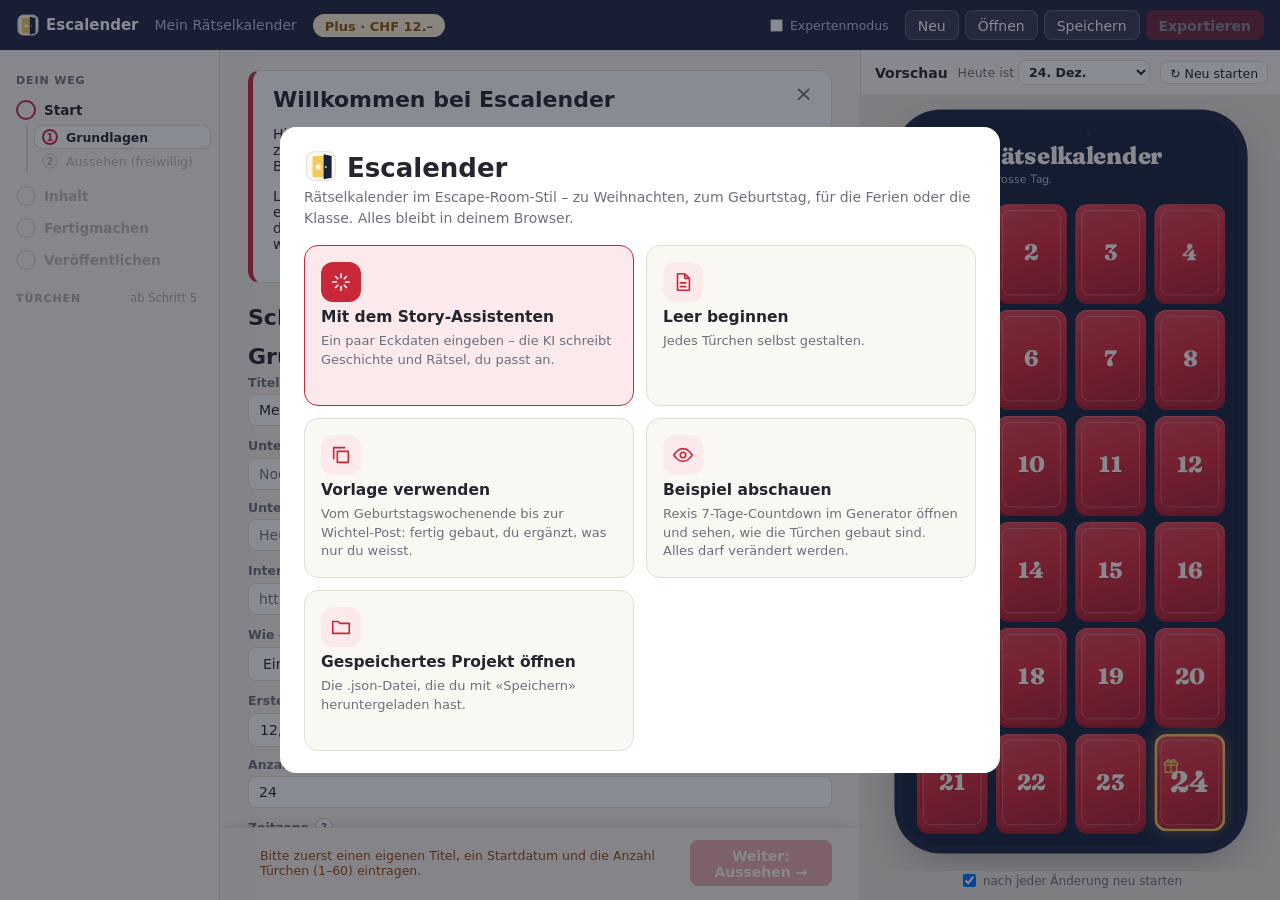
==== commit 6e88880d: "Add files via upload" ====
--- a/bauen/index.html
+++ b/bauen/index.html
@@ -679,7 +679,7 @@
 .figur-sagt .blase { border-top-left-radius: 6px; }
 .figur-sagt .blase::before {
   content: ''; position: absolute; left: -10px; top: 18px;
-  border: 8px solid transparent; border-right: 10px solid var(--karte); border-left: 0;
+  border: 8px solid transparent; border-right: 11px solid var(--karte); border-left: 0;   /* 1px \xDCberlappung: sonst Haarspalt auf hochaufl\xF6senden Bildschirmen */
 }
 .karte { background: var(--nacht2); border-radius: var(--radius); padding: 16px; margin: 14px 0; }
 .karte.hell { background: var(--karte); color: var(--karte-text); }
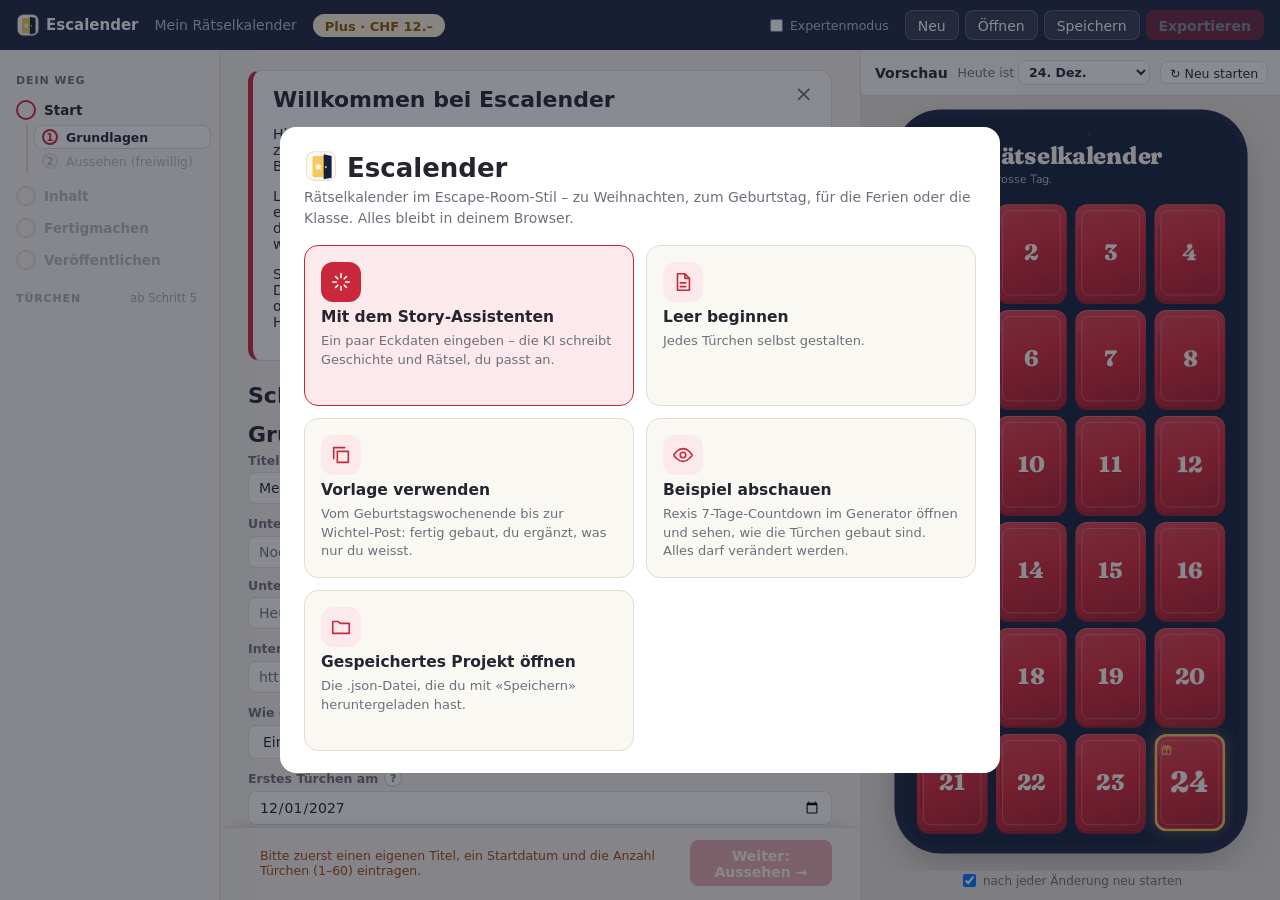
==== commit 4656d3b0: "Add files via upload" ====
--- a/bauen/index.html
+++ b/bauen/index.html
@@ -514,14 +514,23 @@
   .schloss-wahl { padding: 8px 12px 8px 10px; }
   .feld label { line-height: 1.3; }
 }
+
+.stufen-info { font-size: 14px; background: #fdf3d9; border: 1px solid #ecd9a6; border-radius: 10px; padding: 9px 12px; margin: 0 0 12px; line-height: 1.45; }
+.wahl-etikett { display: inline-block; margin-left: 6px; vertical-align: 1px; font-size: 10.5px; font-weight: 800; padding: 2px 7px 1px; border-radius: 999px; letter-spacing: .02em; white-space: nowrap; }
+.wahl-etikett.stufe-kalender { background: #e7eefb; color: #1f54ad; }
+.wahl-etikett.stufe-alles { background: #fbe4e6; color: #a61b2b; }
+/* Kacheln immer gleich breit – unabhängig davon, ob «Erweitert» offen ist */
+.schritt-karte { width: 100%; box-sizing: border-box; }
+.schritt-karte .feld, details.erweitert { width: 100%; min-width: 0; }
+.wahl-kacheln { grid-template-columns: repeat(auto-fill, minmax(min(190px, 100%), 1fr)); width: 100%; }
 </style>
 </head>
 <body>
-  <script>(()=>{var Ni={hoch:"M12 19V5M6 11l6-6 6 6",ab:"M12 5v14M6 13l6 6 6-6",chevron:"M6 9l6 6 6-6",glocke:"M6 16v-5a6 6 0 0 1 12 0v5l1.5 2.5h-15zM10 21a2 2 0 0 0 4 0",kolben:"M9 3h6M10 3v6l-5 9a2 2 0 0 0 1.8 3h10.4a2 2 0 0 0 1.8-3l-5-9V3M7.5 15h9",haus:"M3 11l9-7 9 7M5 9.5V20h14V9.5M10 20v-6h4v6",ort:"M12 21s-7-6.5-7-12a7 7 0 0 1 14 0c0 5.5-7 12-7 12zM12 9h.01",links:"M19 12H5M11 6l-6 6 6 6",rechts:"M5 12h14M13 6l6 6-6 6",loeschen:"M9 5h11a1 1 0 0 1 1 1v12a1 1 0 0 1-1 1H9l-6-7z M12 9l6 6M18 9l-6 6",zurueck:"M15.5 5l-7 7 7 7",handy:"M7 2h10v20H7zM11 18.5h2",buch:"M4 5.5A2.5 2.5 0 0 1 6.5 3H20v16H6.5A2.5 2.5 0 0 0 4 21zM4 18.5A2.5 2.5 0 0 1 6.5 16H20M9 7h7",schloss:"M6 11V8a6 6 0 0 1 12 0v3M5 11h14v10H5zM12 15v3",offen:"M6 11V8a6 6 0 0 1 11.5-2.3M5 11h14v10H5zM12 15v3",geschenk:"M4 11h16v10H4zM3 7h18v4H3zM12 7v14M12 7c-1.5-4-6-4-6-1.5S10 7 12 7zm0 0c1.5-4 6-4 6-1.5S14 7 12 7z",kamera:"M4 8h3l2-3h6l2 3h3v12H4zM12 17a3.5 3.5 0 1 0 0-7 3.5 3.5 0 0 0 0 7z",lampe:"M9 18h6M10 21h4M8.5 14.5A6 6 0 1 1 15.5 14.5c-.8.8-1.2 1.5-1.2 2.5h-4.6c0-1-.4-1.7-1.2-2.5z",haken:"M5 12.5l4.5 4.5L19 7",funken:"M12 3v4M12 17v4M3 12h4M17 12h4M6 6l2.5 2.5M15.5 15.5 18 18M18 6l-2.5 2.5M8.5 15.5 6 18",werkzeug:"M14.7 6.3a4 4 0 0 0-5.2 5.2L4 17l3 3 5.5-5.5a4 4 0 0 0 5.2-5.2l-2.4 2.4-2.2-2.2z",feier:"M4 20l4-12 8 8zM13 5l1.5-2M18 9l2.5-1M15 11l3-3M17 3l.5 2.5",regler:"M4 7h10M18 7h2M4 17h4M12 17h8M14 4.5v5M8 14.5v5",palette:"M12 3a9 9 0 1 0 0 18c1.5 0 2-1 1.5-2s0-2 1.5-2h1.5A3.5 3.5 0 0 0 20 13.5 9 9 0 0 0 12 3zM7.5 12.5h.01M10 8h.01M15 8h.01",figur:"M12 12a4 4 0 1 0 0-8 4 4 0 0 0 0 8zM4 21a8 8 0 0 1 16 0",bild:"M4 5h16v14H4zM4 16l5-5 4 4 3-3 4 4M15.5 9.5h.01",stift:"M4 20l4-1L19 8l-3-3L5 16zM14 7l3 3",drucker:"M7 8V3h10v5M5 8h14v8h-3v4H8v-4H5zM8 13h8M8 16h8",ordner:"M3 6h6l2 2h10v11H3z",auge:"M2 12s4-7 10-7 10 7 10 7-4 7-10 7-10-7-10-7zM12 15a3 3 0 1 0 0-6 3 3 0 0 0 0 6z",blatt:"M6 3h8l5 5v13H6zM14 3v5h5M9 13h6M9 17h6",schluessel:"M14 10a4 4 0 1 0-3.5 3.9L4 20.5V22h3v-2h2v-2h2l1.5-1.5A4 4 0 0 0 14 10zM15 9h.01",runter:"M12 4v12M6 11l6 6 6-6M4 20h16",rauf:"M12 16V4M6 9l6-6 6 6M4 20h16",warnung:"M12 3 2.5 20h19zM12 9v5M12 17.5h.01",stopp:"M12 21a9 9 0 1 0 0-18 9 9 0 0 0 0 18zM6 6l12 12",kreis:"M12 21a9 9 0 1 0 0-18 9 9 0 0 0 0 18z",kopieren:"M8 8h12v12H8zM4 16V4h12",speichern:"M4 4h12l4 4v12H4zM8 4v5h7V4M7 20v-6h10v6",neu:"M12 5v14M5 12h14",ton:"M4 10v4h4l5 4V6L8 10zM16 9a4 4 0 0 1 0 6M18.5 6.5a8 8 0 0 1 0 11",ziel:"M12 21a9 9 0 1 0 0-18 9 9 0 0 0 0 18zM12 16a4 4 0 1 0 0-8 4 4 0 0 0 0 8zM12 12h.01"};function K(e,t={}){let n="http://www.w3.org/2000/svg",r=document.createElementNS(n,"svg");r.setAttribute("viewBox","0 0 24 24"),r.setAttribute("class","ico ico-"+e+(t.class?" "+t.class:"")),r.setAttribute("aria-hidden","true"),r.setAttribute("fill","none"),r.setAttribute("stroke","currentColor"),r.setAttribute("stroke-width",t.dick||"2"),r.setAttribute("stroke-linecap","round"),r.setAttribute("stroke-linejoin","round");let i=document.createElementNS(n,"path");return i.setAttribute("d",Ni[e]||""),r.append(i),r}var tr='<path d="M6 6h20a2 2 0 0 1 2 2v12a2 2 0 0 1-2 2H13l-6 5v-5H6a2 2 0 0 1-2-2V8a2 2 0 0 1 2-2z"/><path class="ak" d="M10 12h12M10 16h8"/>',nr='<rect x="4" y="6" width="24" height="20" rx="3"/><path d="M4 22l7-7 6 6 4-4 7 7"/><circle class="akf" cx="21" cy="12" r="2.5"/>',rr='<rect x="4" y="9" width="17" height="17" rx="2"/><path d="M8 14h2M13 14h4M8 18h5M15 18h2M8 22h3M14 22h3"/><rect class="rot" x="12" y="5" width="16" height="16" rx="2"/>',Vt={"hinweis.text":tr,"hinweis.bild":nr,"hinweis.audio":'<path d="M5 13v6h5l6 5V8l-6 5z"/><path class="ak" d="M20 12.5a5 5 0 0 1 0 7M23.5 9a9.5 9.5 0 0 1 0 14"/>',"hinweis.rotfolie":rr,"hinweis.spiegelschrift":'<path class="ak" d="M16 4v24" stroke-dasharray="2 3"/><path d="M5 24V9h5a4 4 0 0 1 0 8H5m5 0 3 7M27 24V9h-5a4 4 0 0 0 0 8h5m-5 0-3 7"/>',"hinweis.chiffre":'<path d="M7 4h13l5 5v19H7z"/><path d="M20 4v5h5"/><path d="M11 14h2M15 14h6M11 18h5M18 18h3"/><path class="ak" d="M11 22h9"/>',"hinweis.rebus":'<circle cx="8" cy="16" r="4.5"/><path class="ak" d="M16 12.5v7M12.5 16h7"/><rect x="20" y="11.5" width="9" height="9" rx="2"/>',"hinweis.rechenkette":'<rect x="3" y="10" width="11" height="12" rx="2"/><path d="M6.5 16h4M8.5 14v4"/><path d="M16 14h3M16 18h3"/><rect class="ak" x="21" y="10" width="8" height="12" rx="2"/>',"hinweis.zweiteil":'<rect x="3" y="6" width="9" height="20" rx="2"/><rect x="20" y="6" width="9" height="20" rx="2"/><path d="M6.5 22h2M23.5 22h2"/><path class="ak" d="M14 13h4m-1.5-1.5L18 13l-1.5 1.5M18 19h-4m1.5-1.5L14 19l1.5 1.5"/>',"hinweis.anagramm":'<rect x="3.5" y="14" width="7" height="9" rx="1.5"/><rect x="12.5" y="14" width="7" height="9" rx="1.5"/><rect x="21.5" y="14" width="7" height="9" rx="1.5"/><path class="ak" d="M7 11c0-5 18-5 18 0m-2.5-2.5L25 11l2.5-2.5"/>',"schloss.antwort":'<rect x="4" y="10" width="24" height="12" rx="3"/><path d="M9 16h1M13 16h1M17 16h1"/><path class="ak" d="M22 13v6"/>',"schloss.zahlenschloss":'<path d="M10 14v-3a6 6 0 0 1 12 0v3"/><rect x="6" y="14" width="20" height="14" rx="3"/><path class="ak" d="M12 19v4M16 19v4M20 19v4"/>',"schloss.auswahl":'<circle cx="8" cy="8" r="2.5"/><circle class="akf" cx="8" cy="16" r="2.5"/><circle cx="8" cy="24" r="2.5"/><path d="M14 8h13M14 16h13M14 24h13"/>',"schloss.mehrfach":'<rect x="4" y="5" width="24" height="6" rx="2"/><rect x="4" y="13" width="24" height="6" rx="2"/><rect x="4" y="21" width="24" height="6" rx="2"/><path class="ak" d="M20.5 8l1.5 1.5 3-3M20.5 16l1.5 1.5 3-3M20.5 24l1.5 1.5 3-3"/>',"schloss.qr":'<rect x="4" y="4" width="9" height="9" rx="1.5"/><rect x="19" y="4" width="9" height="9" rx="1.5"/><rect x="4" y="19" width="9" height="9" rx="1.5"/><path d="M19 19h3v3M25.5 19h2.5M19 25.5V28h3M25.5 25h2.5v3"/><rect class="akf" x="7" y="7" width="3" height="3"/>',"schloss.ar":'<path d="M4 10V6a2 2 0 0 1 2-2h4M22 4h4a2 2 0 0 1 2 2v4M28 22v4a2 2 0 0 1-2 2h-4M10 28H6a2 2 0 0 1-2-2v-4"/><path class="ak" d="M16 9l6 3.5v7L16 23l-6-3.5v-7zM10 12.5l6 3.5 6-3.5M16 16v7"/>',"schloss.schiebepuzzle":'<rect x="5" y="5" width="22" height="22" rx="3"/><path d="M16 5v22M5 16h22"/><rect class="akf" x="18" y="18" width="7" height="7" rx="1"/>',"schloss.pixelbild":'<path d="M4 4h6v6H4zM10 10h6v6h-6zM4 16h6v6H4zM16 4h6v6h-6z"/><circle class="ak" cx="20" cy="19" r="6"/><path class="ak" d="M24.5 23.5 28 27"/>',"schloss.memory":'<rect x="4" y="8" width="11" height="16" rx="2" transform="rotate(-8 9 16)"/><rect x="17" y="8" width="11" height="16" rx="2" transform="rotate(8 22 16)"/><path class="akf" d="M22.5 13.5l1 2 2 .3-1.5 1.4.4 2-1.9-1-1.9 1 .4-2-1.5-1.4 2-.3z"/>',"schloss.reihenfolge":'<path d="M13 8h14M13 16h14M13 24h14"/><path class="ak" d="M6 5v21m-3-3 3 3 3-3"/>',"schloss.richtung":'<circle cx="16" cy="16" r="12"/><path class="akf" d="M16 8l3 8-3 8-3-8z"/><path d="M16 4v2M16 26v2M4 16h2M26 16h2"/>',"schloss.farbe":'<path d="M16 4a12 12 0 1 0 0 24c2 0 2.6-1.6 2-3-.7-1.6.3-3 2-3h3a5 5 0 0 0 5-5C28 9.4 22.6 4 16 4z"/><circle class="akf" cx="10" cy="15" r="2.2"/><circle cx="14" cy="9.5" r="2"/><circle cx="21" cy="10.5" r="2"/>',"schloss.muster":'<g class="f"><circle cx="8" cy="8" r="2"/><circle cx="16" cy="8" r="2"/><circle cx="24" cy="8" r="2"/><circle cx="8" cy="16" r="2"/><circle cx="16" cy="16" r="2"/><circle cx="24" cy="16" r="2"/><circle cx="8" cy="24" r="2"/><circle cx="16" cy="24" r="2"/><circle cx="24" cy="24" r="2"/></g><path class="ak" d="M8 8v16h16"/>',"schloss.regler":'<path d="M8 5v22M16 5v22M24 5v22"/><rect class="akf" x="5" y="17" width="6" height="4" rx="1"/><rect class="akf" x="13" y="9" width="6" height="4" rx="1"/><rect class="akf" x="21" y="20" width="6" height="4" rx="1"/>',"schloss.uhr":'<circle cx="16" cy="16" r="12"/><path class="ak" d="M16 9v7l5 3"/>',"schloss.uhrzeit":'<circle cx="14" cy="18" r="10"/><path d="M14 12v6h4"/><path class="akf" d="M24.5 3.5a5 5 0 1 0 4 7.5 4.2 4.2 0 0 1-4-7.5z"/>',"schloss.lightsout":'<path d="M12 22c-3-2-5-5-5-9a9 9 0 0 1 18 0c0 4-2 7-5 9v2h-8z"/><path d="M13 28h6"/><path class="ak" d="M16 22v-6m-2.5-2.5L16 16l2.5-2.5"/>',"schloss.tonfolge":'<path d="M12 24V8l14-3v16"/><circle cx="9" cy="24" r="3"/><circle class="akf" cx="23" cy="21" r="3"/>',"schloss.foto":'<path d="M4 11a2 2 0 0 1 2-2h4l2-3h8l2 3h4a2 2 0 0 1 2 2v13a2 2 0 0 1-2 2H6a2 2 0 0 1-2-2z"/><circle class="ak" cx="16" cy="17" r="5"/>',"schloss.sensor":'<rect x="10" y="5" width="12" height="22" rx="2.5"/><path d="M14.5 23h3"/><path class="ak" d="M5.5 11c-1.5 3-1.5 7 0 10M26.5 11c1.5 3 1.5 7 0 10"/>',"schloss.standort":'<path d="M16 28s-9-8.5-9-15a9 9 0 0 1 18 0c0 6.5-9 15-9 15z"/><circle class="akf" cx="16" cy="13" r="3.5"/>',"schloss.taeter":'<path d="M6 13h20M9 13l2-6h10l2 6"/><circle cx="11" cy="20" r="4"/><circle cx="21" cy="20" r="4"/><path class="ak" d="M15 20h2"/>',"schloss.puzzle":'<path d="M7 11h5a3 3 0 1 1 6 0h5v5a3 3 0 1 1 0 6v5H7z"/><path class="ak" d="M12 11a3 3 0 1 1 6 0"/>',"schloss.labyrinth":'<rect x="4" y="4" width="24" height="24" rx="3"/><path d="M12 4v12M20 28V16"/><path class="ak" d="M8 8v14h8V10h8v14"/>',"schloss.wortsuche":'<rect x="4" y="4" width="24" height="24" rx="3"/><g class="f"><circle cx="10" cy="10" r="1.3"/><circle cx="16" cy="10" r="1.3"/><circle cx="22" cy="10" r="1.3"/><circle cx="10" cy="22" r="1.3"/><circle cx="16" cy="22" r="1.3"/><circle cx="22" cy="22" r="1.3"/></g><rect class="ak" x="7" y="13.5" width="18" height="5" rx="2.5"/>',"schloss.nonogramm":'<rect x="10" y="10" width="18" height="18" rx="2"/><path d="M16 10v18M22 10v18M10 16h18M10 22h18M4 13h3M4 19h3M4 25h3M13 4v3M19 4v3M25 4v3"/><path class="akf" d="M16 16h6v6h-6zM10 22h6v6h-4a2 2 0 0 1-2-2z"/>',"schloss.kreuzwort":'<path d="M4 13h24v6H4zM10 13v6M22 13v6"/><path d="M16 7h6v18h-6z"/><rect class="akf" x="16" y="13" width="6" height="6"/>',"schloss.suchbild":'<rect x="4" y="5" width="20" height="16" rx="2"/><path d="M4 17l5-5 5 5"/><circle class="ak" cx="21" cy="20" r="5"/><path class="ak" d="M24.5 23.5 28 27"/>',"schloss.offen":'<path d="M10 14V10a6 6 0 0 1 11.6-2.2"/><rect x="6" y="14" width="20" height="14" rx="3"/><circle class="akf" cx="16" cy="21" r="2"/>',"belohnung.text":tr,"belohnung.bild":nr,"belohnung.sammelstueck":'<path d="M16 8c-3-2-7-2-11-1v18c4-1 8-1 11 1 3-2 7-2 11-1V7c-4-1-8-1-11 1zM16 8v18"/><path class="ak" d="M20 10v7l2-1.5 2 1.5v-7"/>',"belohnung.notiz":'<rect x="4" y="8" width="24" height="17" rx="2"/><path d="M4 10l12 8 12-8"/><circle class="akf" cx="16" cy="21" r="2.5"/>',"belohnung.enthuellung":'<path class="ak" d="M15 5l2.5 6.5L24 14l-6.5 2.5L15 23l-2.5-6.5L6 14l6.5-2.5z"/><path d="M25 21l1 2.5 2.5 1-2.5 1-1 2.5-1-2.5-2.5-1 2.5-1zM6 3v4M4 5h4"/>',"belohnung.effekt":'<path d="M5 27l5-15 10 10z"/><path class="ak" d="M16 9c1-2 3-2 3-4.5M22 14c2-1 4 0 5.5-2M21 4h.01M27 7h.01M26 19h.01"/>',"sammlung.satz":'<path d="M4 10h8M17 10h11M4 16h3M21 16h7M4 22h12"/><rect class="ak" x="9" y="13" width="9" height="6" rx="1.5" stroke-dasharray="2 2"/>',"sammlung.loesungswort":'<rect x="3" y="10" width="7.5" height="11" rx="1.5"/><rect x="12.25" y="10" width="7.5" height="11" rx="1.5"/><rect class="ak" x="21.5" y="10" width="7.5" height="11" rx="1.5" stroke-dasharray="2 2"/><path d="M6.75 24.5v.01M16 24.5v.01"/>',"sammlung.liste":'<rect x="6" y="4" width="20" height="24" rx="2"/><path d="M10 10h12M10 15h12"/><path class="ak" d="M10 20h7"/>',"sammlung.brief":'<rect x="6" y="4" width="20" height="24" rx="2"/><path d="M10 10c2-1.5 3 1.5 5 0s3 1.5 5 0M10 15c2-1.5 3 1.5 5 0s3 1.5 5 0"/><path class="ak" d="M10 20c2-1.5 3 1.5 5 0"/>',"sammlung.bild":'<rect x="4" y="6" width="24" height="20" rx="3"/><path d="M16 6v20M4 16h24M6 14l4-4 4 4"/><rect class="akf" x="18" y="18" width="8" height="6" rx="1"/>',"werkzeug.rotfolie":rr,"werkzeug.schablone":'<rect x="4" y="6" width="24" height="20" rx="2"/><rect class="ak" x="8" y="10" width="6" height="4" rx="1"/><rect class="ak" x="18" y="16" width="6" height="4" rx="1"/><rect class="ak" x="9" y="19" width="4" height="3" rx="1"/>',"werkzeug.chiffrierscheibe":'<circle cx="16" cy="16" r="12"/><circle class="ak" cx="16" cy="16" r="6.5"/><path d="M16 4v3M16 25v3M4 16h3M25 16h3M7.5 7.5l2 2M22.5 22.5l2 2M24.5 7.5l-2 2M9.5 22.5l-2 2"/><circle class="f" cx="16" cy="16" r="1.5"/>',"werkzeug.spiegel":'<ellipse cx="16" cy="12" rx="8" ry="9"/><path d="M16 21v7M13 28h6"/><path class="ak" d="M12 9a5 5 0 0 1 4-3"/>',"werkzeug.freimaurer":'<path d="M11 4v24M21 4v24M4 11h24M4 21h24"/><circle class="akf" cx="16" cy="16" r="2"/>',"werkzeug.lochkarte":'<path d="M4 13h9l3-2v10l-3-2H4z"/><path class="ak" d="M19 12l8-4M19 16h9M19 20l8 4"/>'};function Hi(e,t,n=""){let r=Vt[e+"."+t]||Vt["hinweis."+t]||Vt["schloss."+t]||'<circle cx="16" cy="16" r="11"/><path class="ak" d="M13 13a3 3 0 1 1 4 2.8c-.7.3-1 .9-1 1.7M16 22h.01"/>';return`<svg class="ri${n?" "+n:""}" viewBox="0 0 32 32" fill="none" stroke="currentColor" stroke-width="2" stroke-linecap="round" stroke-linejoin="round" aria-hidden="true">${r}</svg>`}function ge(e,t,n=""){let r=document.createElement("template");return r.innerHTML=Hi(e,t,n),r.content.firstChild}var ir=`.ri{width:1.5em;height:1.5em;flex:none;vertical-align:middle}
+  <script>(()=>{var Ni={hoch:"M12 19V5M6 11l6-6 6 6",ab:"M12 5v14M6 13l6 6 6-6",chevron:"M6 9l6 6 6-6",glocke:"M6 16v-5a6 6 0 0 1 12 0v5l1.5 2.5h-15zM10 21a2 2 0 0 0 4 0",kolben:"M9 3h6M10 3v6l-5 9a2 2 0 0 0 1.8 3h10.4a2 2 0 0 0 1.8-3l-5-9V3M7.5 15h9",haus:"M3 11l9-7 9 7M5 9.5V20h14V9.5M10 20v-6h4v6",ort:"M12 21s-7-6.5-7-12a7 7 0 0 1 14 0c0 5.5-7 12-7 12zM12 9h.01",links:"M19 12H5M11 6l-6 6 6 6",rechts:"M5 12h14M13 6l6 6-6 6",loeschen:"M9 5h11a1 1 0 0 1 1 1v12a1 1 0 0 1-1 1H9l-6-7z M12 9l6 6M18 9l-6 6",zurueck:"M15.5 5l-7 7 7 7",handy:"M7 2h10v20H7zM11 18.5h2",buch:"M4 5.5A2.5 2.5 0 0 1 6.5 3H20v16H6.5A2.5 2.5 0 0 0 4 21zM4 18.5A2.5 2.5 0 0 1 6.5 16H20M9 7h7",schloss:"M6 11V8a6 6 0 0 1 12 0v3M5 11h14v10H5zM12 15v3",offen:"M6 11V8a6 6 0 0 1 11.5-2.3M5 11h14v10H5zM12 15v3",geschenk:"M4 11h16v10H4zM3 7h18v4H3zM12 7v14M12 7c-1.5-4-6-4-6-1.5S10 7 12 7zm0 0c1.5-4 6-4 6-1.5S14 7 12 7z",kamera:"M4 8h3l2-3h6l2 3h3v12H4zM12 17a3.5 3.5 0 1 0 0-7 3.5 3.5 0 0 0 0 7z",lampe:"M9 18h6M10 21h4M8.5 14.5A6 6 0 1 1 15.5 14.5c-.8.8-1.2 1.5-1.2 2.5h-4.6c0-1-.4-1.7-1.2-2.5z",haken:"M5 12.5l4.5 4.5L19 7",funken:"M12 3v4M12 17v4M3 12h4M17 12h4M6 6l2.5 2.5M15.5 15.5 18 18M18 6l-2.5 2.5M8.5 15.5 6 18",werkzeug:"M14.7 6.3a4 4 0 0 0-5.2 5.2L4 17l3 3 5.5-5.5a4 4 0 0 0 5.2-5.2l-2.4 2.4-2.2-2.2z",feier:"M4 20l4-12 8 8zM13 5l1.5-2M18 9l2.5-1M15 11l3-3M17 3l.5 2.5",regler:"M4 7h10M18 7h2M4 17h4M12 17h8M14 4.5v5M8 14.5v5",palette:"M12 3a9 9 0 1 0 0 18c1.5 0 2-1 1.5-2s0-2 1.5-2h1.5A3.5 3.5 0 0 0 20 13.5 9 9 0 0 0 12 3zM7.5 12.5h.01M10 8h.01M15 8h.01",figur:"M12 12a4 4 0 1 0 0-8 4 4 0 0 0 0 8zM4 21a8 8 0 0 1 16 0",bild:"M4 5h16v14H4zM4 16l5-5 4 4 3-3 4 4M15.5 9.5h.01",stift:"M4 20l4-1L19 8l-3-3L5 16zM14 7l3 3",drucker:"M7 8V3h10v5M5 8h14v8h-3v4H8v-4H5zM8 13h8M8 16h8",ordner:"M3 6h6l2 2h10v11H3z",auge:"M2 12s4-7 10-7 10 7 10 7-4 7-10 7-10-7-10-7zM12 15a3 3 0 1 0 0-6 3 3 0 0 0 0 6z",blatt:"M6 3h8l5 5v13H6zM14 3v5h5M9 13h6M9 17h6",schluessel:"M14 10a4 4 0 1 0-3.5 3.9L4 20.5V22h3v-2h2v-2h2l1.5-1.5A4 4 0 0 0 14 10zM15 9h.01",runter:"M12 4v12M6 11l6 6 6-6M4 20h16",rauf:"M12 16V4M6 9l6-6 6 6M4 20h16",warnung:"M12 3 2.5 20h19zM12 9v5M12 17.5h.01",stopp:"M12 21a9 9 0 1 0 0-18 9 9 0 0 0 0 18zM6 6l12 12",kreis:"M12 21a9 9 0 1 0 0-18 9 9 0 0 0 0 18z",kopieren:"M8 8h12v12H8zM4 16V4h12",speichern:"M4 4h12l4 4v12H4zM8 4v5h7V4M7 20v-6h10v6",neu:"M12 5v14M5 12h14",ton:"M4 10v4h4l5 4V6L8 10zM16 9a4 4 0 0 1 0 6M18.5 6.5a8 8 0 0 1 0 11",ziel:"M12 21a9 9 0 1 0 0-18 9 9 0 0 0 0 18zM12 16a4 4 0 1 0 0-8 4 4 0 0 0 0 8zM12 12h.01"};function K(e,t={}){let n="http://www.w3.org/2000/svg",r=document.createElementNS(n,"svg");r.setAttribute("viewBox","0 0 24 24"),r.setAttribute("class","ico ico-"+e+(t.class?" "+t.class:"")),r.setAttribute("aria-hidden","true"),r.setAttribute("fill","none"),r.setAttribute("stroke","currentColor"),r.setAttribute("stroke-width",t.dick||"2"),r.setAttribute("stroke-linecap","round"),r.setAttribute("stroke-linejoin","round");let i=document.createElementNS(n,"path");return i.setAttribute("d",Ni[e]||""),r.append(i),r}var nr='<path d="M6 6h20a2 2 0 0 1 2 2v12a2 2 0 0 1-2 2H13l-6 5v-5H6a2 2 0 0 1-2-2V8a2 2 0 0 1 2-2z"/><path class="ak" d="M10 12h12M10 16h8"/>',rr='<rect x="4" y="6" width="24" height="20" rx="3"/><path d="M4 22l7-7 6 6 4-4 7 7"/><circle class="akf" cx="21" cy="12" r="2.5"/>',ir='<rect x="4" y="9" width="17" height="17" rx="2"/><path d="M8 14h2M13 14h4M8 18h5M15 18h2M8 22h3M14 22h3"/><rect class="rot" x="12" y="5" width="16" height="16" rx="2"/>',Yt={"hinweis.text":nr,"hinweis.bild":rr,"hinweis.audio":'<path d="M5 13v6h5l6 5V8l-6 5z"/><path class="ak" d="M20 12.5a5 5 0 0 1 0 7M23.5 9a9.5 9.5 0 0 1 0 14"/>',"hinweis.rotfolie":ir,"hinweis.spiegelschrift":'<path class="ak" d="M16 4v24" stroke-dasharray="2 3"/><path d="M5 24V9h5a4 4 0 0 1 0 8H5m5 0 3 7M27 24V9h-5a4 4 0 0 0 0 8h5m-5 0-3 7"/>',"hinweis.chiffre":'<path d="M7 4h13l5 5v19H7z"/><path d="M20 4v5h5"/><path d="M11 14h2M15 14h6M11 18h5M18 18h3"/><path class="ak" d="M11 22h9"/>',"hinweis.rebus":'<circle cx="8" cy="16" r="4.5"/><path class="ak" d="M16 12.5v7M12.5 16h7"/><rect x="20" y="11.5" width="9" height="9" rx="2"/>',"hinweis.rechenkette":'<rect x="3" y="10" width="11" height="12" rx="2"/><path d="M6.5 16h4M8.5 14v4"/><path d="M16 14h3M16 18h3"/><rect class="ak" x="21" y="10" width="8" height="12" rx="2"/>',"hinweis.zweiteil":'<rect x="3" y="6" width="9" height="20" rx="2"/><rect x="20" y="6" width="9" height="20" rx="2"/><path d="M6.5 22h2M23.5 22h2"/><path class="ak" d="M14 13h4m-1.5-1.5L18 13l-1.5 1.5M18 19h-4m1.5-1.5L14 19l1.5 1.5"/>',"hinweis.anagramm":'<rect x="3.5" y="14" width="7" height="9" rx="1.5"/><rect x="12.5" y="14" width="7" height="9" rx="1.5"/><rect x="21.5" y="14" width="7" height="9" rx="1.5"/><path class="ak" d="M7 11c0-5 18-5 18 0m-2.5-2.5L25 11l2.5-2.5"/>',"schloss.antwort":'<rect x="4" y="10" width="24" height="12" rx="3"/><path d="M9 16h1M13 16h1M17 16h1"/><path class="ak" d="M22 13v6"/>',"schloss.zahlenschloss":'<path d="M10 14v-3a6 6 0 0 1 12 0v3"/><rect x="6" y="14" width="20" height="14" rx="3"/><path class="ak" d="M12 19v4M16 19v4M20 19v4"/>',"schloss.auswahl":'<circle cx="8" cy="8" r="2.5"/><circle class="akf" cx="8" cy="16" r="2.5"/><circle cx="8" cy="24" r="2.5"/><path d="M14 8h13M14 16h13M14 24h13"/>',"schloss.mehrfach":'<rect x="4" y="5" width="24" height="6" rx="2"/><rect x="4" y="13" width="24" height="6" rx="2"/><rect x="4" y="21" width="24" height="6" rx="2"/><path class="ak" d="M20.5 8l1.5 1.5 3-3M20.5 16l1.5 1.5 3-3M20.5 24l1.5 1.5 3-3"/>',"schloss.qr":'<rect x="4" y="4" width="9" height="9" rx="1.5"/><rect x="19" y="4" width="9" height="9" rx="1.5"/><rect x="4" y="19" width="9" height="9" rx="1.5"/><path d="M19 19h3v3M25.5 19h2.5M19 25.5V28h3M25.5 25h2.5v3"/><rect class="akf" x="7" y="7" width="3" height="3"/>',"schloss.ar":'<path d="M4 10V6a2 2 0 0 1 2-2h4M22 4h4a2 2 0 0 1 2 2v4M28 22v4a2 2 0 0 1-2 2h-4M10 28H6a2 2 0 0 1-2-2v-4"/><path class="ak" d="M16 9l6 3.5v7L16 23l-6-3.5v-7zM10 12.5l6 3.5 6-3.5M16 16v7"/>',"schloss.schiebepuzzle":'<rect x="5" y="5" width="22" height="22" rx="3"/><path d="M16 5v22M5 16h22"/><rect class="akf" x="18" y="18" width="7" height="7" rx="1"/>',"schloss.pixelbild":'<path d="M4 4h6v6H4zM10 10h6v6h-6zM4 16h6v6H4zM16 4h6v6h-6z"/><circle class="ak" cx="20" cy="19" r="6"/><path class="ak" d="M24.5 23.5 28 27"/>',"schloss.memory":'<rect x="4" y="8" width="11" height="16" rx="2" transform="rotate(-8 9 16)"/><rect x="17" y="8" width="11" height="16" rx="2" transform="rotate(8 22 16)"/><path class="akf" d="M22.5 13.5l1 2 2 .3-1.5 1.4.4 2-1.9-1-1.9 1 .4-2-1.5-1.4 2-.3z"/>',"schloss.reihenfolge":'<path d="M13 8h14M13 16h14M13 24h14"/><path class="ak" d="M6 5v21m-3-3 3 3 3-3"/>',"schloss.richtung":'<circle cx="16" cy="16" r="12"/><path class="akf" d="M16 8l3 8-3 8-3-8z"/><path d="M16 4v2M16 26v2M4 16h2M26 16h2"/>',"schloss.farbe":'<path d="M16 4a12 12 0 1 0 0 24c2 0 2.6-1.6 2-3-.7-1.6.3-3 2-3h3a5 5 0 0 0 5-5C28 9.4 22.6 4 16 4z"/><circle class="akf" cx="10" cy="15" r="2.2"/><circle cx="14" cy="9.5" r="2"/><circle cx="21" cy="10.5" r="2"/>',"schloss.muster":'<g class="f"><circle cx="8" cy="8" r="2"/><circle cx="16" cy="8" r="2"/><circle cx="24" cy="8" r="2"/><circle cx="8" cy="16" r="2"/><circle cx="16" cy="16" r="2"/><circle cx="24" cy="16" r="2"/><circle cx="8" cy="24" r="2"/><circle cx="16" cy="24" r="2"/><circle cx="24" cy="24" r="2"/></g><path class="ak" d="M8 8v16h16"/>',"schloss.regler":'<path d="M8 5v22M16 5v22M24 5v22"/><rect class="akf" x="5" y="17" width="6" height="4" rx="1"/><rect class="akf" x="13" y="9" width="6" height="4" rx="1"/><rect class="akf" x="21" y="20" width="6" height="4" rx="1"/>',"schloss.uhr":'<circle cx="16" cy="16" r="12"/><path class="ak" d="M16 9v7l5 3"/>',"schloss.uhrzeit":'<circle cx="14" cy="18" r="10"/><path d="M14 12v6h4"/><path class="akf" d="M24.5 3.5a5 5 0 1 0 4 7.5 4.2 4.2 0 0 1-4-7.5z"/>',"schloss.lightsout":'<path d="M12 22c-3-2-5-5-5-9a9 9 0 0 1 18 0c0 4-2 7-5 9v2h-8z"/><path d="M13 28h6"/><path class="ak" d="M16 22v-6m-2.5-2.5L16 16l2.5-2.5"/>',"schloss.tonfolge":'<path d="M12 24V8l14-3v16"/><circle cx="9" cy="24" r="3"/><circle class="akf" cx="23" cy="21" r="3"/>',"schloss.foto":'<path d="M4 11a2 2 0 0 1 2-2h4l2-3h8l2 3h4a2 2 0 0 1 2 2v13a2 2 0 0 1-2 2H6a2 2 0 0 1-2-2z"/><circle class="ak" cx="16" cy="17" r="5"/>',"schloss.sensor":'<rect x="10" y="5" width="12" height="22" rx="2.5"/><path d="M14.5 23h3"/><path class="ak" d="M5.5 11c-1.5 3-1.5 7 0 10M26.5 11c1.5 3 1.5 7 0 10"/>',"schloss.standort":'<path d="M16 28s-9-8.5-9-15a9 9 0 0 1 18 0c0 6.5-9 15-9 15z"/><circle class="akf" cx="16" cy="13" r="3.5"/>',"schloss.taeter":'<path d="M6 13h20M9 13l2-6h10l2 6"/><circle cx="11" cy="20" r="4"/><circle cx="21" cy="20" r="4"/><path class="ak" d="M15 20h2"/>',"schloss.puzzle":'<path d="M7 11h5a3 3 0 1 1 6 0h5v5a3 3 0 1 1 0 6v5H7z"/><path class="ak" d="M12 11a3 3 0 1 1 6 0"/>',"schloss.labyrinth":'<rect x="4" y="4" width="24" height="24" rx="3"/><path d="M12 4v12M20 28V16"/><path class="ak" d="M8 8v14h8V10h8v14"/>',"schloss.wortsuche":'<rect x="4" y="4" width="24" height="24" rx="3"/><g class="f"><circle cx="10" cy="10" r="1.3"/><circle cx="16" cy="10" r="1.3"/><circle cx="22" cy="10" r="1.3"/><circle cx="10" cy="22" r="1.3"/><circle cx="16" cy="22" r="1.3"/><circle cx="22" cy="22" r="1.3"/></g><rect class="ak" x="7" y="13.5" width="18" height="5" rx="2.5"/>',"schloss.nonogramm":'<rect x="10" y="10" width="18" height="18" rx="2"/><path d="M16 10v18M22 10v18M10 16h18M10 22h18M4 13h3M4 19h3M4 25h3M13 4v3M19 4v3M25 4v3"/><path class="akf" d="M16 16h6v6h-6zM10 22h6v6h-4a2 2 0 0 1-2-2z"/>',"schloss.kreuzwort":'<path d="M4 13h24v6H4zM10 13v6M22 13v6"/><path d="M16 7h6v18h-6z"/><rect class="akf" x="16" y="13" width="6" height="6"/>',"schloss.suchbild":'<rect x="4" y="5" width="20" height="16" rx="2"/><path d="M4 17l5-5 5 5"/><circle class="ak" cx="21" cy="20" r="5"/><path class="ak" d="M24.5 23.5 28 27"/>',"schloss.offen":'<path d="M10 14V10a6 6 0 0 1 11.6-2.2"/><rect x="6" y="14" width="20" height="14" rx="3"/><circle class="akf" cx="16" cy="21" r="2"/>',"belohnung.text":nr,"belohnung.bild":rr,"belohnung.sammelstueck":'<path d="M16 8c-3-2-7-2-11-1v18c4-1 8-1 11 1 3-2 7-2 11-1V7c-4-1-8-1-11 1zM16 8v18"/><path class="ak" d="M20 10v7l2-1.5 2 1.5v-7"/>',"belohnung.notiz":'<rect x="4" y="8" width="24" height="17" rx="2"/><path d="M4 10l12 8 12-8"/><circle class="akf" cx="16" cy="21" r="2.5"/>',"belohnung.enthuellung":'<path class="ak" d="M15 5l2.5 6.5L24 14l-6.5 2.5L15 23l-2.5-6.5L6 14l6.5-2.5z"/><path d="M25 21l1 2.5 2.5 1-2.5 1-1 2.5-1-2.5-2.5-1 2.5-1zM6 3v4M4 5h4"/>',"belohnung.effekt":'<path d="M5 27l5-15 10 10z"/><path class="ak" d="M16 9c1-2 3-2 3-4.5M22 14c2-1 4 0 5.5-2M21 4h.01M27 7h.01M26 19h.01"/>',"sammlung.satz":'<path d="M4 10h8M17 10h11M4 16h3M21 16h7M4 22h12"/><rect class="ak" x="9" y="13" width="9" height="6" rx="1.5" stroke-dasharray="2 2"/>',"sammlung.loesungswort":'<rect x="3" y="10" width="7.5" height="11" rx="1.5"/><rect x="12.25" y="10" width="7.5" height="11" rx="1.5"/><rect class="ak" x="21.5" y="10" width="7.5" height="11" rx="1.5" stroke-dasharray="2 2"/><path d="M6.75 24.5v.01M16 24.5v.01"/>',"sammlung.liste":'<rect x="6" y="4" width="20" height="24" rx="2"/><path d="M10 10h12M10 15h12"/><path class="ak" d="M10 20h7"/>',"sammlung.brief":'<rect x="6" y="4" width="20" height="24" rx="2"/><path d="M10 10c2-1.5 3 1.5 5 0s3 1.5 5 0M10 15c2-1.5 3 1.5 5 0s3 1.5 5 0"/><path class="ak" d="M10 20c2-1.5 3 1.5 5 0"/>',"sammlung.bild":'<rect x="4" y="6" width="24" height="20" rx="3"/><path d="M16 6v20M4 16h24M6 14l4-4 4 4"/><rect class="akf" x="18" y="18" width="8" height="6" rx="1"/>',"werkzeug.rotfolie":ir,"werkzeug.schablone":'<rect x="4" y="6" width="24" height="20" rx="2"/><rect class="ak" x="8" y="10" width="6" height="4" rx="1"/><rect class="ak" x="18" y="16" width="6" height="4" rx="1"/><rect class="ak" x="9" y="19" width="4" height="3" rx="1"/>',"werkzeug.chiffrierscheibe":'<circle cx="16" cy="16" r="12"/><circle class="ak" cx="16" cy="16" r="6.5"/><path d="M16 4v3M16 25v3M4 16h3M25 16h3M7.5 7.5l2 2M22.5 22.5l2 2M24.5 7.5l-2 2M9.5 22.5l-2 2"/><circle class="f" cx="16" cy="16" r="1.5"/>',"werkzeug.spiegel":'<ellipse cx="16" cy="12" rx="8" ry="9"/><path d="M16 21v7M13 28h6"/><path class="ak" d="M12 9a5 5 0 0 1 4-3"/>',"werkzeug.freimaurer":'<path d="M11 4v24M21 4v24M4 11h24M4 21h24"/><circle class="akf" cx="16" cy="16" r="2"/>',"werkzeug.lochkarte":'<path d="M4 13h9l3-2v10l-3-2H4z"/><path class="ak" d="M19 12l8-4M19 16h9M19 20l8 4"/>'};function Hi(e,t,n=""){let r=Yt[e+"."+t]||Yt["hinweis."+t]||Yt["schloss."+t]||'<circle cx="16" cy="16" r="11"/><path class="ak" d="M13 13a3 3 0 1 1 4 2.8c-.7.3-1 .9-1 1.7M16 22h.01"/>';return`<svg class="ri${n?" "+n:""}" viewBox="0 0 32 32" fill="none" stroke="currentColor" stroke-width="2" stroke-linecap="round" stroke-linejoin="round" aria-hidden="true">${r}</svg>`}function pe(e,t,n=""){let r=document.createElement("template");return r.innerHTML=Hi(e,t,n),r.content.firstChild}var ar=`.ri{width:1.5em;height:1.5em;flex:none;vertical-align:middle}
 .ri .ak{stroke:var(--ri-akzent,#d9a52c)}.ri .akf{fill:var(--ri-akzent,#d9a52c);stroke:none}
-.ri .f{fill:currentColor;stroke:none}.ri .rot{stroke:#d62839;fill:rgba(214,40,57,.22)}`;var a=(e,t={},...n)=>{let r=document.createElement(e);for(let[i,l]of Object.entries(t||{}))i==="class"?r.className=l:i==="style"&&typeof l=="object"?Object.assign(r.style,l):i.startsWith("on")&&typeof l=="function"?r.addEventListener(i.slice(2),l):l!==!1&&l!=null&&r.setAttribute(i,l===!0?"":l);for(let i of n.flat(1/0))i!=null&&i!==!1&&i!==""&&r.append(i instanceof Node?i:String(i));return r};var ar=new TextEncoder,js=new TextDecoder,Jt=()=>globalThis.crypto.subtle,Xt=e=>globalThis.crypto.getRandomValues(new Uint8Array(e));function xt(e){let t="";for(let n of e)t+=String.fromCharCode(n);return btoa(t).replace(/\+/g,"-").replace(/\//g,"_").replace(/=+$/,"")}function ae(e){return String(e).normalize("NFC").toLowerCase().replace(/ä/g,"ae").replace(/ö/g,"oe").replace(/ü/g,"ue").replace(/ß/g,"ss").normalize("NFKD").replace(/[^a-z0-9]/g,"")}async function Wi(e,t,n=12e4){let r=await Jt().importKey("raw",ar.encode(e),"PBKDF2",!1,["deriveKey"]);return Jt().deriveKey({name:"PBKDF2",salt:t,iterations:n,hash:"SHA-256"},r,{name:"AES-GCM",length:256},!1,["encrypt","decrypt"])}async function vt(e,t,n=12e4){let r=Xt(16),i=Xt(12),l=await Wi(t,r,n),o=new Uint8Array(await Jt().encrypt({name:"AES-GCM",iv:i},l,ar.encode(JSON.stringify(e)))),s={s:xt(r),i:xt(i),c:xt(o)};return n!==12e4&&(s.n=n),s}function pe(e=12){return xt(Xt(e))}var be={gratis:{name:"Gratis",preis:"Gratis",einheit:"",tueren:3,satz:"Bis 3 T\xFCrchen.",text:"Ein Wochenende oder ein Abend: Text, Bild, Antwort, Zahlenschloss, Auswahl und ein Finale mit Konfetti. Figur, Story-Assistent, zwei Designs. Mit einer kleinen Zeile \xABGemacht mit Escalender\xBB."},kalender:{name:"Plus",preis:"50 Rp.",einheit:"pro T\xFCrchen",tueren:60,proTuer:.5,max:15,satz:"R\xE4tsel auf dem Handy.",text:"Dazu Sammelbuch, Geheimschriften, Anagramme, Spiegelschrift, Tonaufnahmen und die Spiele: Memory, Schiebepuzzle, Reihenfolge, Pixelbild. Alle Designs, eigene Farbe und Figur, Tarnseite \u2013 ohne Escalender-Zeile. Ein Advent mit 24 T\xFCrchen kostet CHF 12, h\xF6chstens CHF 15."},alles:{name:"Komplett",preis:"CHF 1",einheit:"pro T\xFCrchen",tueren:60,proTuer:1,max:30,satz:"Auch R\xE4tsel zum Anfassen.",text:"Alle R\xE4tsel: QR-Codes zum Verstecken, Kamera auf echte Gegenst\xE4nde, rote Folie, Chiffrierscheibe, Schablone \u2013 mit Druckvorlagen. Ein Advent mit 24 T\xFCrchen kostet CHF 24, h\xF6chstens CHF 30."}},Yt=.3,Ii=(e,t=0)=>{let n=new Date(e+"T12:00:00Z");return n.setUTCDate(n.getUTCDate()+t),n.toISOString().slice(0,10)};function lr(e){let t=e.rahmen||{};return/^\d{4}-\d{2}-\d{2}$/.test(t.start||"")?(t.oeffnung||"tag")==="tag"?Ii(t.start,(t.anzahl||1)-1):t.start:null}function Pi(e){let t=e.rahmen?.start;return(e.autor?.durchlaeufe||[]).filter(n=>n.ende&&t&&n.ende<t).sort((n,r)=>n.ende<r.ende?1:-1)[0]||null}var sr=e=>Math.round(e*20)/20,Qt=e=>"CHF "+(Number.isInteger(e)?e+".\u2013":e.toFixed(2));function et(e){let t=_t(e),n=e.rahmen?.anzahl||(e.tueren||[]).length,r=be[t],i=r.proTuer?sr(Math.min(r.max,n*r.proTuer)):0,l=i?Pi(e):null,o=l?sr(i*(1-Yt)):i;return{stufe:t,tueren:n,betrag:o,voll:i,neuauflage:l,text:o?Qt(o):"Gratis"}}var yt=Object.keys(be),qt=["weihnacht","hell"],Ie=3;function $t(e){let t=[...e.tueren||[]].sort((n,r)=>n.nr-r.nr);return t.some((n,r)=>(n.stufen||[]).length>(r===t.length-1?2:1))}function _t(e){let t=0,n=()=>{t=Math.max(t,1)};(e.sammlungen||[]).length&&n(),$t(e)&&n(),e.rahmen?.design&&!qt.includes(e.rahmen.design)&&n(),e.rahmen?.farbe&&n(),e.figur?.bild&&n(),e.rahmen?.vorStart?.typ&&e.rahmen.vorStart.typ!=="countdown"&&n();let r=(l,o)=>{let s=ve[l]?.[o];s&&(t=Math.max(t,yt.indexOf(s.paket)))};for(let l of e.tueren||[])for(let o of l.stufen||[]){for(let s of o.hinweis||[])r("hinweis",s.typ);o.schloss&&r("schloss",o.schloss.typ),(o.schloss?.tipps||[]).some(s=>String(s).trim())&&n();for(let s of o.belohnung||[])r("belohnung",s.typ),s.typ==="enthuellung"&&s.vollbild&&n()}for(let l of e.werkzeuge||[])r("werkzeug",l.typ);let i=e.rahmen?.anzahl||(e.tueren||[]).length;return yt.forEach((l,o)=>{i>be[l].tueren&&o>=t&&(t=Math.min(o+1,yt.length-1))}),yt[t]}var tt={tipps:!0,vollbild:!0,fortschritt:!0,memoryFotos:!0,morseTon:!0,sammlungenNeu:!0,ordnerExport:!0},or=(e,t)=>!!ve[e]?.[t]?.labor,cr={nichts:"Nur das Handy",drucken:"Drucker",wohnung:"Verstecke in der Wohnung",kamera:"Handykamera",internet:"Internet beim Spielen",unterwegs:"Unterwegs sein",bewegung:"Handy mit Sensoren"},ve={hinweis:{text:{kurz:"Die Figur spricht \u2013 ein R\xE4tsel, eine Geschichte, ein Gruss.",lang:"Der Grundbaustein. Steht in einer Sprechblase der Figur oder neutral als Erz\xE4hler. Fast jedes T\xFCrchen beginnt damit.",braucht:"nichts",paket:"gratis",beispiel:{text:"Ich habe dein Geschenk versteckt \u2013 und vergessen, wo. Hilfst du mir?"}},bild:{kurz:"Ein Foto als Hinweis \u2013 ein Ort, ein Gegenstand, ein Gesicht.",lang:"Zeigt ein Foto in voller Gr\xF6sse. Gut f\xFCr \xABWo ist das?\xBB, \xABWer ist das?\xBB oder als Teil eines Bilderr\xE4tsels. Fotos werden beim Hochladen verkleinert.",braucht:"nichts",paket:"gratis"},audio:{kurz:"Eine Tonaufnahme \u2013 auch r\xFCckw\xE4rts abspielbar.",lang:"Eine Sprachnachricht, ein Ger\xE4usch, ein Lied. R\xFCckw\xE4rts abgespielt wird aus einem Satz ein R\xE4tsel, das man mit der Aufnahme-App des Handys entziffern kann.",braucht:"nichts",paket:"kalender"},rotfolie:{kurz:"Text unter rotem Rauschen \u2013 nur mit roter Folie lesbar.",lang:"Der Text liegt blau unter dichtem rotem Gekritzel. Durch eine rote Folie (Bastelladen oder rotes Klarsichtm\xE4ppchen) verschwindet das Rot und der Text wird lesbar. Ein Klassiker, der jedes Mal wieder verbl\xFCfft.",braucht:"drucken",paket:"alles",beispiel:{text:"VIER",spiegel:!1}},spiegelschrift:{kurz:"Spiegelverkehrt \u2013 mit einem Spiegel oder \xDCbung zu lesen.",lang:"Der Text ist gespiegelt. Kurze W\xF6rter schafft man im Kopf, l\xE4ngere Texte brauchen einen Spiegel \u2013 der kann als Hilfsmittel \xFCbergeben werden.",braucht:"nichts",paket:"kalender",beispiel:{text:"Schau unter das Kissen"}},chiffre:{kurz:"Geheimschrift: Caesar, Vigen\xE8re, Morse, Bin\xE4r oder Freimaurer.",lang:"Du schreibst den Klartext, der Kalender verschl\xFCsselt ihn. Caesar und Vigen\xE8re passen zur Chiffrierscheibe, Freimaurer zum gedruckten Schl\xFCssel, Morse und Bin\xE4r lassen sich mit etwas Suchen im Netz knacken.",braucht:"nichts",paket:"kalender",beispiel:{text:"HINTER DEM BUCH",verfahren:"caesar",schluessel:3}},rebus:{kurz:"Bilder und Zeichen ergeben ein Wort.",lang:"Ein Bilderr\xE4tsel: Emojis oder Fotos mit kleinen Zus\xE4tzen (\xAB\u2212B\xBB, \xAB+EN\xBB) ergeben zusammen ein Wort. Die L\xF6sung kommt ins Antwort-Schloss.",braucht:"nichts",paket:"kalender",labor:!0,beispiel:{teile:[{symbol:"\u{1F332}",zusatz:"TANNE"},{symbol:"\u{1F41D}",zusatz:"\u2212E"}]}},rechenkette:{kurz:"Kopfrechnen Schritt f\xFCr Schritt \u2013 das Ergebnis ist der Code.",lang:"Start, dann \xAB\xD7 3\xBB, \xAB+ 7\xBB, \xAB: 2\xBB \u2026 Das Ergebnis \xF6ffnet das Zahlenschloss. Die Startzahl kann aus einem anderen T\xFCrchen kommen.",braucht:"nichts",paket:"kalender",labor:!0,beispiel:{start:"6",schritte:["\xD7 4","+ 6",": 3"]}},zweiteil:{kurz:"Zwei Handys, zwei H\xE4lften \u2013 nur zusammen l\xF6sbar.",lang:"Teil 1 steht im Kalender, Teil 2 sieht nur, wer den QR-Code mit einem anderen Handy scannt. Man muss reden. F\xFCr Paare, Familien, Gruppen.",braucht:"nichts",paket:"kalender",labor:!0},anagramm:{kurz:"Buchstaben durcheinander \u2013 das Wort muss gefunden werden.",lang:"Ein Wort, dessen Buchstaben als Kacheln gemischt gezeigt werden. Kurz und einfach, gut f\xFCr Namen und Orte. Die L\xF6sung geh\xF6rt ins Schloss \xABAntwort eintippen\xBB.",braucht:"nichts",paket:"kalender",beispiel:{wort:"KUECHE"}}},schloss:{antwort:{kurz:"Eine Frage, eine Antwort eintippen.",lang:"Das universelle Schloss. Mehrere richtige Antworten m\xF6glich; Gross/klein, Umlaute und Leerzeichen spielen keine Rolle. Bei falscher Antwort kommentiert die Figur.",braucht:"nichts",paket:"gratis",beispiel:{frage:"Wo liegt dein Geschenk?",antworten:["K\xFCche","in der K\xFCche"]}},zahlenschloss:{kurz:"Drehr\xE4der wie an einem Koffer \u2013 der Code muss stimmen.",lang:"Ein Zahlenschloss mit R\xE4dern. Die Ziffern kommen aus fr\xFCheren T\xFCrchen, aus Hilfsmitteln mit Code-Ziffer oder aus einem R\xE4tsel im Hinweis. Ideal f\xFCrs Finale.",braucht:"nichts",paket:"gratis",beispiel:{code:"2412"}},auswahl:{kurz:"Mehrere M\xF6glichkeiten, eine ist richtig.",lang:"Multiple Choice mit zwei bis sechs Antworten. Schnell gebaut, gut f\xFCr Insider-Fragen (\xABWo waren wir im Juli?\xBB).",braucht:"nichts",paket:"gratis",beispiel:{frage:"Welche Farbe hatte der Mietwagen?",optionen:["Rot","Gr\xFCn-Weiss","Blau"],richtig:1}},mehrfach:{kurz:"Mehrere Felder, alle m\xFCssen stimmen.",lang:"Jedes Feld hat eine eigene Beschriftung und eigene Antworten \u2013 zum Beispiel ein Feld pro Hilfsmittel oder pro gesammeltem Wort. Gut, um am Schluss alles zusammenzuf\xFChren.",braucht:"nichts",paket:"kalender",beispiel:{frage:"Drei Dinge aus dem Sammelbuch",felder:[{label:"Das Tier",antworten:["Fuchs"]},{label:"Der Ort",antworten:["Tessin"]}]}},qr:{kurz:"Ein QR-Code, versteckt in der Wohnung, \xF6ffnet das T\xFCrchen.",lang:"Du druckst den Code aus (Autorenblatt) und versteckst ihn. Gesucht, mit der Handykamera gescannt \u2013 das T\xFCrchen geht auf. Zu fr\xFCh gefunden? Wird gespeichert und z\xE4hlt am richtigen Tag.",braucht:"wohnung",paket:"alles"},ar:{kurz:"Kamera auf ein echtes Bild oder Objekt \u2013 dein Gruss schwebt dar\xFCber.",lang:"Du fotografierst ein Bild an der Wand, eine Postkarte, eine Verpackung; der Generator rechnet daraus das Erkennungsziel. Wer die Kamera darauf richtet, sieht deinen Gruss \u2013 und das T\xFCrchen \xF6ffnet sich. Braucht Internet und eine Kamera-Freigabe.",braucht:"kamera",paket:"alles"},schiebepuzzle:{kurz:"Ein Foto in Kacheln \u2013 schieben, bis es stimmt.",lang:"Ein Bild (oder Zahlen) als 3\xD73- oder 4\xD74-Schiebepuzzle. Wird gemischt und muss sortiert werden. Mit einem gemeinsamen Foto besonders sch\xF6n.",braucht:"nichts",paket:"kalender",beispiel:{bild:null,groesse:3}},pixelbild:{kurz:"Ein verpixeltes Foto \u2013 wer oder was ist das?",lang:"Das Foto ist grob verpixelt, mit jedem Tipp wird es sch\xE4rfer. Tipps kommen per Knopf, nach falschen Antworten oder t\xE4glich einer. Das Foto bleibt verschl\xFCsselt, bis es gel\xF6st ist.",braucht:"nichts",paket:"kalender"},memory:{kurz:"Paare finden \u2013 alle aufgedeckt, T\xFCrchen offen.",lang:"Ein Memory mit Emojis oder kurzen W\xF6rtern, jede Karte doppelt. Sechs Paare sind angenehm, zehn eine Herausforderung.",braucht:"nichts",paket:"kalender",beispiel:{karten:["\u{1F98A}","\u{1F332}","\u{1F381}","\u2B50","\u{1F511}","\u{1F56F}\uFE0F"]}},reihenfolge:{kurz:"Eintr\xE4ge in die richtige Reihenfolge bringen.",lang:"Ereignisse, Orte, Namen \u2013 gemischt angezeigt, durch Antippen getauscht. Stimmt die Reihenfolge, \xF6ffnet sich das T\xFCrchen. Sch\xF6n f\xFCr gemeinsame Erinnerungen in zeitlicher Folge.",braucht:"nichts",paket:"kalender",beispiel:{eintraege:["Erstes Date","Umzug","Hochzeit","Erste Reise"]}},richtung:{kurz:"Pfeile in der richtigen Folge dr\xFCcken.",lang:"Ein Richtungsschloss wie am Velo: \u2191 \u2193 \u2190 \u2192 in der richtigen Reihenfolge. Gut f\xFCr Wegbeschreibungen in der Wohnung oder ein Muster auf einem Zettel.",braucht:"nichts",paket:"kalender",labor:!0,beispiel:{code:"OORUL"}},farbe:{kurz:"Felder umf\xE4rben, bis die Farben stimmen.",lang:"Jedes Feld wird durch Antippen umgef\xE4rbt. Die richtige Folge steckt im Hinweis: B\xFCcherr\xFCcken, Socken, Lichter am Baum, ein Foto.",braucht:"nichts",paket:"kalender",labor:!0,beispiel:{farben:["rot","gelb","blau"]}},muster:{kurz:"Punkte verbinden wie beim Handy entsperren.",lang:"Ein 3\xD73-Feld, in dem man Punkte mit dem Finger verbindet. Das Muster kann auf einem Zettel versteckt sein \u2013 oder es ist der erste Buchstabe eines Namens.",braucht:"nichts",paket:"kalender",labor:!0,beispiel:{code:"1-4-7-8-9"}},regler:{kurz:"Schieberegler auf die richtigen Zahlen stellen.",lang:"Wie ein Mischpult: Jeder Regler muss auf der richtigen Zahl stehen. Ideal f\xFCrs Z\xE4hlen in der Wohnung \u2013 Kerzen, Kissen, Bilder an der Wand.",braucht:"nichts",paket:"kalender",labor:!0,beispiel:{regler:[{label:"Kerzen",wert:4,max:10},{label:"Kissen",wert:6,max:10}]}},uhr:{kurz:"Eine Zeigeruhr auf die richtige Zeit stellen.",lang:"Stunden- und Minutenzeiger drehen, bis die Zeit stimmt. F\xFCr Erinnerungen: Wann ging unser Zug? Wann hast du mich zum ersten Mal angerufen?",braucht:"nichts",paket:"kalender",labor:!0,beispiel:{zeit:"7:45"}},uhrzeit:{kurz:"\xD6ffnet sich nur zu einer bestimmten Tageszeit.",lang:"Das T\xFCrchen geht erst in einem Zeitfenster auf \u2013 zum Beispiel nach dem Znacht oder um Mitternacht. Die Zeit kommt vom Server, Uhr verstellen hilft nicht.",braucht:"nichts",paket:"kalender",labor:!0},lightsout:{kurz:"Alle Lichter ausschalten \u2013 jedes Feld schaltet seine Nachbarn mit.",lang:"Ein Knobel-Klassiker: Ein Tipp schaltet das Feld und die vier Nachbarn um. Alle aus, T\xFCrchen offen. Immer l\xF6sbar, in drei Gr\xF6ssen.",braucht:"nichts",paket:"kalender",labor:!0,beispiel:{groesse:3}},tonfolge:{kurz:"Eine Tonfolge nachspielen, jede Runde ein Ton mehr.",lang:"Vier farbige Felder spielen vor, man spielt nach \u2013 wie das Spiel \xABSimon\xBB. F\xFCnf T\xF6ne sind angenehm, acht schon knifflig. Braucht Ton.",braucht:"nichts",paket:"kalender",labor:!0,beispiel:{laenge:4}},foto:{kurz:"Eine Mission in der echten Welt \u2013 das Foto ist der Beweis.",lang:"Etwas finden, sich verkleiden, jemanden umarmen: Wer das Foto macht, \xF6ffnet das T\xFCrchen (auf Ehrenwort). Die Fotos bleiben auf dem Handy und sammeln sich im Sammelbuch.",braucht:"kamera",paket:"kalender",labor:!0},sensor:{kurz:"Sch\xFCtteln, umdrehen, pusten, sich drehen.",lang:"Das Handy wird zum Schloss: sch\xFCtteln wie eine Schneekugel, Kerzen auspusten, umdrehen oder sich einmal im Kreis drehen. Nur auf dem Handy.",braucht:"bewegung",paket:"kalender",labor:!0,beispiel:{art:"schuetteln"}},standort:{kurz:"\xD6ffnet sich erst an einem bestimmten Ort.",lang:"Eine Schatzsuche draussen: Das T\xFCrchen geht erst auf, wenn man am richtigen Ort steht \u2013 mit \xABwarm\xBB und \xABkalt\xBB als Hilfe. Der Standort bleibt auf dem Handy.",braucht:"unterwegs",paket:"alles",labor:!0},taeter:{kurz:"Wer ist es? Verd\xE4chtige streichen, bis eine Person bleibt.",lang:"Ein Krimi \xFCber mehrere Tage: Verd\xE4chtige mit Merkmalen, jeden Tag ein Hinweis. Der Generator pr\xFCft, ob die Hinweise genau den T\xE4ter \xFCbrig lassen. Der Name bleibt verschl\xFCsselt.",braucht:"nichts",paket:"kalender",labor:!0},puzzle:{kurz:"Ein Foto in Teilen \u2013 antippen und tauschen, bis es stimmt.",lang:"Das Foto wird zerschnitten und gemischt; zwei Teile antippen tauscht sie. Leichter als das Schiebepuzzle und auch f\xFCr Hochformat-Fotos.",braucht:"nichts",paket:"kalender",labor:!0},labyrinth:{kurz:"Den Weg durch einen Irrgarten finden.",lang:"Wischen oder Pfeile dr\xFCcken \u2013 die Figur l\xE4uft bis zur n\xE4chsten Abzweigung. Am Ziel wartet das T\xFCrchen. Vier Gr\xF6ssen, von gem\xFCtlich bis lang.",braucht:"nichts",paket:"kalender",labor:!0,beispiel:{groesse:6,ziel:"\u{1F381}"}},wortsuche:{kurz:"W\xF6rter in einem Buchstabengitter finden.",lang:"Deine W\xF6rter werden in ein Gitter gelegt \u2013 waagrecht, senkrecht, schr\xE4g, wenn du willst auch r\xFCckw\xE4rts. Alle gefunden, T\xFCrchen offen.",braucht:"nichts",paket:"kalender",labor:!0,beispiel:{woerter:["Tanne","Kerze","Stern","Zimt"]}},nonogramm:{kurz:"Ein Bild ausmalen \u2013 die Zahlen am Rand verraten, wie.",lang:"Das japanische Bilderr\xE4tsel: Zahlen am Rand sagen, wie viele Felder hintereinander ausgemalt sind. Wer alles richtig hat, sieht dein Bild.",braucht:"nichts",paket:"kalender",labor:!0},kreuzwort:{kurz:"Ein Kreuzwortr\xE4tsel aus deinen W\xF6rtern und Fragen.",lang:"Du gibst W\xF6rter und Fragen ein, der Generator baut daraus das Kreuzwortr\xE4tsel. Die L\xF6sung bleibt verschl\xFCsselt, bis alles stimmt.",braucht:"nichts",paket:"kalender",labor:!0},suchbild:{kurz:"Stellen in einem Foto finden.",lang:"Du markierst im Foto, was gefunden werden soll \u2013 den Schl\xFCssel auf dem Regal, die Katze hinter dem Vorhang, f\xFCnf Unterschiede. Alle gefunden, T\xFCrchen offen.",braucht:"nichts",paket:"kalender",labor:!0},offen:{kurz:"Kein Schloss \u2013 das T\xFCrchen ist einfach offen.",lang:"F\xFCr Tage ohne R\xE4tsel: ein Gruss, ein Foto, ein St\xFCck Geschichte. Auch ein Kalender braucht Atempausen.",braucht:"nichts",paket:"gratis",beispiel:{}}},belohnung:{text:{kurz:"Ein Text nach dem \xD6ffnen \u2013 Lob, Geschichte, n\xE4chster Hinweis.",lang:"Was die Figur sagt, wenn das T\xFCrchen offen ist. Hier wird die Geschichte weitererz\xE4hlt oder das n\xE4chste Versteck verraten.",braucht:"nichts",paket:"gratis",beispiel:{text:"Richtig! Und jetzt schau mal in die Keksdose."}},bild:{kurz:"Ein Foto als Belohnung.",lang:"Ein Bild, das erst nach dem L\xF6sen sichtbar wird \u2013 ein Erinnerungsfoto, ein Gutschein, ein Hinweis f\xFCrs n\xE4chste T\xFCrchen.",braucht:"nichts",paket:"gratis"},sammelstueck:{kurz:"Ein St\xFCck f\xFCrs Sammelbuch: Wort, Buchstabe oder Notiz.",lang:"\xDCber mehrere T\xFCrchen sammelt sie die W\xF6rter eines Satzes, die Buchstaben eines L\xF6sungsworts oder Notizen. Alles erscheint im Sammelbuch \u2013 und wird im Finale gebraucht.",braucht:"nichts",paket:"kalender"},notiz:{kurz:"Ein verschl\xFCsselter Eintrag, der im Sammelbuch landet.",lang:"Ein kurzer Text, verschl\xFCsselt (z. B. Vigen\xE8re), der als \xABPS\xBB im Sammelbuch steht. Der Schl\xFCssel kommt an einem anderen Tag \u2013 erst dann wird er lesbar.",braucht:"nichts",paket:"kalender"},enthuellung:{kurz:"Zeilen, die nacheinander erscheinen \u2013 der grosse Moment.",lang:"F\xFCr das Finale: Zeile f\xFCr Zeile blendet sich ein Text ein, die letzte gross. Das ist der Augenblick, in dem das Geschenk verraten wird.",braucht:"nichts",paket:"gratis",beispiel:{zeilen:["Du hast es geschafft.","Sieben Tage, sieben R\xE4tsel \u2013","und ich habe mir alles gemerkt. Fast."],letzteGross:!0}},effekt:{kurz:"Konfetti oder Schnee.",lang:"Konfetti schiesst von unten hoch, Schnee rieselt \xFCber den Bildschirm. Als Kr\xF6nung des Finales oder einfach so.",braucht:"nichts",paket:"gratis",beispiel:{art:"konfetti"}}},werkzeug:{rotfolie:{kurz:"Rote Folie: macht rotes Rauschen durchsichtig.",lang:"Ein St\xFCck rote Farbfolie aus dem Bastelladen oder ein rotes Klarsichtm\xE4ppchen \u2013 wird gekauft, nicht gedruckt. N\xF6tig f\xFCr \xABRotfolie-Rauschen\xBB. Unter \xABDrucken\xBB gibt es den Folien-Test zum Pr\xFCfen des Farbtons; ein Aufdruck kann eine Code-Ziffer tragen, versteckt zwischen Lockv\xF6geln.",braucht:"drucken",paket:"alles"},schablone:{kurz:"Schablone mit Fenstern: \xFCber einen Zettel gelegt, bleiben nur bestimmte Buchstaben sichtbar.",lang:"Du schreibst Zettel (z. B. einen Einkaufszettel), die Schablone zeigt nur die Buchstaben in den Fenstern \u2013 und die ergeben das L\xF6sungswort. Druckvorlage mit Pr\xFCfung, ob alle Zettel passen.",braucht:"drucken",paket:"alles"},chiffrierscheibe:{kurz:"Drehscheibe f\xFCr Caesar und Vigen\xE8re.",lang:"Zwei Scheiben zum Ausschneiden und Zusammenstecken. Damit entschl\xFCsselt man Geheimschriften von Hand \u2013 f\xFChlt sich nach Spionage an.",braucht:"drucken",paket:"alles"},spiegel:{kurz:"Ein Spiegel f\xFCr Spiegelschrift.",lang:"Ein kleiner Spiegel, als Hilfsmittel \xFCbergeben. Keine Druckvorlage \u2013 jeder Taschenspiegel geht.",braucht:"nichts",paket:"kalender"},lochkarte:{kurz:"Eine Karte mit L\xF6chern \u2013 mit der Taschenlampe erscheint die Botschaft an der Wand.",lang:"Ausdrucken, die Punkte durchstechen, im Dunkeln mit der Handylampe durchleuchten: An der Wand erscheint ein Wort oder Code aus Lichtpunkten. Magisch bei Kindern und im Advent.",braucht:"drucken",paket:"alles",labor:!0},freimaurer:{kurz:"Der Freimaurer-Schl\xFCssel: Zeichen statt Buchstaben.",lang:"Eine Tabelle, die jedem Buchstaben ein Zeichen zuordnet. Ausgedruckt und versteckt \u2013 damit l\xE4sst sich die Freimaurer-Geheimschrift entziffern.",braucht:"drucken",paket:"alles"}}},nt=(e,t)=>ve[e]?.[t]||{kurz:"",lang:"",braucht:"nichts",paket:"gratis"};var en=e=>String(e).toUpperCase().replace(/Ä/g,"AE").replace(/Ö/g,"OE").replace(/Ü/g,"UE").replace(/ß/g,"SS").replace(/[^A-Z]/g,""),tn=(e,t)=>String(e).split(/(\s+)/).map(n=>/^\s+$/.test(n)?n:t(en(n))).join("");function nn(e,t){let n=Number(t)||0;return tn(e,r=>r.replace(/[A-Z]/g,i=>String.fromCharCode(((i.charCodeAt(0)-65+n)%26+26)%26+65)))}function Ki(e,t){let n=en(t)||"A",r=0;return tn(e,i=>i.replace(/[A-Z]/g,l=>String.fromCharCode((l.charCodeAt(0)-65+n.charCodeAt(r++%n.length)-65)%26+65)))}var Gi={A:".-",B:"-...",C:"-.-.",D:"-..",E:".",F:"..-.",G:"--.",H:"....",I:"..",J:".---",K:"-.-",L:".-..",M:"--",N:"-.",O:"---",P:".--.",Q:"--.-",R:".-.",S:"...",T:"-",U:"..-",V:"...-",W:".--",X:"-..-",Y:"-.--",Z:"--..",0:"-----",1:".----",2:"..---",3:"...--",4:"....-",5:".....",6:"-....",7:"--...",8:"---..",9:"----."};function ji(e){return String(e).split(/\n/).map(t=>t.trim().split(/\s+/).map(n=>[...n.toUpperCase().replace(/Ä/g,"AE").replace(/Ö/g,"OE").replace(/Ü/g,"UE")].map(r=>Gi[r]||"").filter(Boolean).join(" ")).join(" / ")).join(`
-`)}function Zi(e){return String(e).split(/\n/).map(t=>[...en(t)].map(n=>(n.charCodeAt(0)-64).toString(2).padStart(5,"0")).join(" ")).join(`
-`)}function rn(e,t,n){switch(t){case"caesar":return nn(e,n);case"vigenere":return Ki(e,n);case"morse":return ji(e);case"binaer":return Zi(e);case"freimaurer":return tn(e,r=>r);default:return String(e)}}function ur(e){let t=String(e||"").toUpperCase().replace(/ß/g,"SS").split(/[\s\-–\/]+/).map(r=>[...r].filter(i=>/[A-ZÄÖÜ0-9]/.test(i))).filter(r=>r.length),n=r=>{for(let i=r.length-1;i>0;i--){let l=Math.floor(Math.random()*(i+1));[r[i],r[l]]=[r[l],r[i]]}return r};return t.map(r=>{if(r.length<2||new Set(r).size<2)return r;let i=r;for(let l=0;l<20&&i.join("")===r.join("");l++)i=n([...r]);return i})}var Ui={0:"ru",1:"lru",2:"lu",3:"oru",4:"olru",5:"olu",6:"or",7:"olr",8:"ol"};function Vi(e,t){let n=e.charCodeAt(0)-65;if(n<0||n>25)return"";let r=t*.12,i=r,l=t-r,o=t/2,s=(g,d,f,p)=>`<line x1="${g}" y1="${d}" x2="${f}" y2="${p}"/>`,c="",u=!1;if(n<18){u=n>=9;let g=Ui[n%9];g.includes("o")&&(c+=s(i,i,l,i)),g.includes("u")&&(c+=s(i,l,l,l)),g.includes("l")&&(c+=s(i,i,i,l)),g.includes("r")&&(c+=s(l,i,l,l))}else{u=n>=22;let g=(n-18)%4;g===0&&(c+=s(i,i,o,l)+s(o,l,l,i)),g===1&&(c+=s(i,i,l,o)+s(l,o,i,l)),g===2&&(c+=s(l,i,i,o)+s(i,o,l,l)),g===3&&(c+=s(i,l,o,i)+s(o,i,l,l))}return u&&(c+=`<circle cx="${o}" cy="${o}" r="${t*.07}" fill="currentColor" stroke="none"/>`),c}function hr(e=30){let t="ABCDEFGHIJKLMNOPQRSTUVWXYZ",r=e*1.9,i="";[...t].forEach((s,c)=>{let u=c%9*r,g=Math.floor(c/9)*(r+e*.8);i+=`<g transform="translate(${u} ${g})"><g transform="translate(${(r-e)/2} 0)">${Vi(s,e)}</g><text x="${r/2}" y="${e+e*.75}" text-anchor="middle" font-size="${e*.5}" font-family="sans-serif" fill="currentColor" stroke="none" font-weight="700">${s}</text></g>`});let l=9*r,o=3*(r+e*.8);return`<svg xmlns="http://www.w3.org/2000/svg" viewBox="0 0 ${l} ${o}" width="${l}" height="${o}" fill="none" stroke="currentColor" stroke-width="${e*.07}" stroke-linecap="round">${i}</svg>`}var zt=e=>String(e||"").toUpperCase().replace(/Ä/g,"AE").replace(/Ö/g,"OE").replace(/Ü/g,"UE").replace(/ß/g,"SS").normalize("NFKD").replace(/[^A-Z]/g,"");function dr(e){let t=2166136261;for(let n of String(e))t^=n.charCodeAt(0),t=Math.imul(t,16777619)>>>0;return t=t||1,()=>(t^=t<<13,t>>>=0,t^=t>>>17,t^=t<<5,t>>>=0,t/4294967296)}function fr(e,{rueckwaerts:t=!1,groesse:n=0}={}){let r=new Set,i=e.map(u=>({w:u,g:zt(u)})).filter(u=>u.g.length>=2&&!r.has(u.g)&&r.add(u.g)),l=Math.max(0,...i.map(u=>u.g.length)),o=i.reduce((u,g)=>u+g.g.length,0),s=Math.max(l,n||Math.ceil(Math.sqrt(o*2.2)),6);s=Math.min(s,15);let c=t?[[1,0],[0,1],[1,1],[1,-1],[-1,0],[0,-1],[-1,-1],[-1,1]]:[[1,0],[0,1],[1,1]];for(let u=0;u<40;u++){let g=dr(i.map(x=>x.g).join("|")+":"+u),d=Array.from({length:s},()=>new Array(s).fill("")),f=[...i].sort((x,v)=>v.g.length-x.g.length),p=!0;for(let{g:x}of f){let v=!1;for(let D=0;D<400&&!v;D++){let[O,B]=c[Math.floor(g()*c.length)],I=Math.floor(g()*s),H=Math.floor(g()*s),W=I+O*(x.length-1),w=H+B*(x.length-1);if(W<0||W>=s||w<0||w>=s)continue;let z=!0;for(let b=0;b<x.length&&z;b++){let M=d[H+B*b][I+O*b];M&&M!==x[b]&&(z=!1)}if(z){for(let b=0;b<x.length;b++)d[H+B*b][I+O*b]=x[b];v=!0}}if(!v){p=!1;break}}if(!p){u%8===7&&s<15&&s++;continue}let k="ABCDEFGHIJKLMNOPRSTUVWEINSTAR";for(let x of d)for(let v=0;v<s;v++)x[v]||(x[v]=k[Math.floor(g()*k.length)]);return{groesse:s,gitter:d.map(x=>x.join("")),schreib:Object.fromEntries(i.map(x=>[x.w,x.g])),woerter:i.map(x=>x.w)}}return null}function gr(e){let t=e.map(l=>({...l,g:zt(l.wort)})).filter(l=>l.g.length>=2);if(t.length<2)return null;let n=null;for(let l=0;l<60;l++){let o=dr(t.map(B=>B.g).join("|")+":"+l),s=l===0?[...t].sort((B,I)=>I.g.length-B.g.length):[...t].sort(()=>o()-.5),c=new Map,u=[],g=(B,I)=>c.get(B+","+I),d=(B,I,H,W)=>{let w=W==="w"?1:0,z=W==="s"?1:0;if(g(I-w,H-z)||g(I+w*B.length,H+z*B.length))return-1;let b=0;for(let M=0;M<B.length;M++){let A=I+w*M,C=H+z*M,N=g(A,C);if(N){if(N!==B[M])return-1;b++;continue}if(g(A+z,C+w)||g(A-z,C-w))return-1}return b},f=(B,I,H,W)=>{let w=W==="w"?1:0,z=W==="s"?1:0;for(let b=0;b<B.g.length;b++)c.set(I+w*b+","+(H+z*b),B.g[b]);u.push({...B,x:I,y:H,r:W})};f(s[0],0,0,"w");let p=s.slice(1);for(let B=0;B<3&&p.length;B++)for(let I=0;I<p.length;I++){let H=p[I],W=null;for(let w of u)for(let z=0;z<w.g.length;z++)for(let b=0;b<H.g.length;b++){if(w.g[z]!==H.g[b])continue;let M=w.r==="w"?"s":"w",A=w.r==="w"?w.x+z:w.x-b,C=w.r==="w"?w.y-b:w.y+z,N=d(H.g,A,C,M);N>0&&(!W||N>W.k||N===W.k&&o()<.3)&&(W={x:A,y:C,r:M,k:N})}W&&(f(H,W.x,W.y,W.r),p.splice(I,1),I--)}let k=[...c.keys()].map(B=>Number(B.split(",")[0])),x=[...c.keys()].map(B=>Number(B.split(",")[1])),v=Math.max(...k)-Math.min(...k)+1,D=Math.max(...x)-Math.min(...x)+1,O=u.length*1e3-v*D-Math.abs(v-D)*3;if((!n||O>n.wert)&&(n={wert:O,gesetzt:u,minX:Math.min(...k),minY:Math.min(...x),B:v,H:D,fehlt:p.map(B=>B.wort)}),!p.length&&l>12)break}if(!n)return null;let r=n.gesetzt.map(l=>({...l,x:l.x-n.minX,y:l.y-n.minY})),i=[...new Set(r.map(l=>l.y*1e3+l.x))].sort((l,o)=>l-o);return r.forEach(l=>{l.nr=i.indexOf(l.y*1e3+l.x)+1}),r.sort((l,o)=>l.r===o.r?l.nr-o.nr:l.r==="w"?-1:1),{breite:n.B,hoehe:n.H,fehlt:n.fehlt,eintraege:r.map(l=>({x:l.x,y:l.y,r:l.r,laenge:l.g.length,nr:l.nr,frage:l.frage||"",wort:l.g}))}}var Ji=1,an=new Set(["antwort","zahlenschloss","auswahl","pixelbild"]),Xi=new Set(["offen","ar","schiebepuzzle","memory","reihenfolge","uhrzeit","lightsout","tonfolge","puzzle","labyrinth","wortsuche","nonogramm","suchbild","foto","sensor","standort"]),sn=new Set(["richtung","farbe","muster","regler","uhr"]),Yi=["rot","orange","gelb","gruen","blau","violett","weiss","schwarz","rosa","braun"],Qi="Rot, Orange, Gelb, Gr\xFCn, Blau, Violett, Weiss, Schwarz, Rosa, Braun",ln=e=>{let t=ae(e).replace(/^gruen$|^grun$/,"gruen").replace(/^lila$/,"violett").replace(/^pink$/,"rosa");return Yi.includes(t)?t:null},on=e=>[...String(e||"")].map(t=>({"\u2191":"O","\u2193":"U","\u2190":"L","\u2192":"R",o:"O",O:"O",u:"U",U:"U",l:"L",L:"L",r:"R",R:"R"})[t]).filter(Boolean).join(""),cn=e=>{let t=String(e||"").trim().toLowerCase().replace(/\s+/g," "),n=t.match(/^halb (\d{1,2})$/);if(n)return(Number(n[1])+23)%24*60+30;if(n=t.match(/^viertel nach (\d{1,2})$/),n)return Number(n[1])%24*60+15;if(n=t.match(/^(?:viertel vor|dreiviertel) (\d{1,2})$/),n)return(Number(n[1])+23)%24*60+45;if(t=t.replace(/ ?uhr ?/,":").replace(/:$/,""),n=t.match(/^(\d{1,2})(?:[:.h](\d{2}))?$/),!n)return null;let r=Number(n[1]),i=Number(n[2]||0);return r<24&&i<60?r*60+i:null},qi={rotfolie:"\u{1F534}",schablone:"\u{1F573}\uFE0F",chiffrierscheibe:"\u{1F3A1}",spiegel:"\u{1FA9E}",freimaurer:"#\uFE0F\u20E3",lochkarte:"\u{1F526}"};async function Ve(e,{vorschau:t=!1,schnell:n=!1,medienExtern:r=!1,tipps:i=!tt.tipps}={}){let l=n?1e3:void 0,o=(h,y)=>vt(h,y,l),s=[],c=[],u=(h,y=!1)=>{s.push(h),y&&c.push(h)},g=[],d=[],f=e,p={...f.rahmen||{}};p.url&&(p.url=String(p.url).trim(),/^https?:\/\//i.test(p.url)||(p.url="https://"+p.url),!/\/$/.test(p.url)&&!/\.html?$/i.test(p.url)&&(p.url+="/"));let k=new Map,x=new Map,v={"image/jpeg":"jpg","image/png":"png","image/gif":"gif","image/webp":"webp","image/svg+xml":"svg","audio/mpeg":"mp3","audio/mp4":"m4a","audio/x-m4a":"m4a","audio/wav":"wav","audio/ogg":"ogg","audio/webm":"webm"},D=(h,y)=>{let T=O(h,y);if(!T||!r)return T;if(x.has(T))return x.get(T);let L=(T.match(/^data:([^;,]+)/)||[])[1]||"",S=pe(10),E=v[L]||(f.assets?.[h]?.name||"").split(".").pop()||"bin",F="medien/"+S+"."+E.toLowerCase();return k.set(F,T),x.set(T,F),F},O=(h,y)=>{if(!h)return null;if(typeof h=="string"&&h.startsWith("data:"))return h;let T=f.assets?.[h];return T?T.daten?T.daten:(u(`${y}: Datei f\xFCr \xAB${T.name||h}\xBB fehlt noch`),null):(u(`${y}: Asset \xAB${h}\xBB existiert nicht`),null)},B=(h,y)=>{if(typeof h=="string"){if(h.includes("TODO")){let T=h.replace(/\n/g," "),L=T.indexOf("TODO"),S=Math.max(0,L-30),E=Math.min(T.length,L+50);u(`${y}: \xABTODO\xBB im Text: ${S>0?"\u2026":""}${T.slice(S,E)}${E<T.length?"\u2026":""}`)}return}if(Array.isArray(h))h.forEach(T=>B(T,y));else if(h&&typeof h=="object")for(let[T,L]of Object.entries(h))T!=="daten"&&B(L,y)},I={},H={},W={};for(let h of f.sammlungen||[]){let y={id:h.id,typ:h.typ,titel:h.titel||""};if(h.typ==="satz")y.laenge=h.woerter.length,H[h.id]=new Array(h.woerter.length).fill(0);else if(h.typ==="loesungswort")y.laenge=[...h.wort].length;else if(h.typ==="brief")y.laenge=(h.zeilen||[]).length,H[h.id]=new Array(y.laenge).fill(0),y.laenge||u(`Sammlung \xAB${h.titel||h.id}\xBB: Der Brief hat noch keine Zeilen`,!0);else if(h.typ==="bild"){let[T,L]=String(h.teile||"3x3").split("x").map(Number);y.spalten=Math.min(5,Math.max(2,T||3)),y.zeilen=Math.min(5,Math.max(2,L||3)),H[h.id]=new Array(y.spalten*y.zeilen).fill(0);let S=O(h.bild,`Sammlung \xAB${h.titel||h.id}\xBB`);S||u(`Sammlung \xAB${h.titel||h.id}\xBB: Bild fehlt`,!0),W[h.id]=S?await $i(S,y.spalten,y.zeilen)||{voll:S}:null}else h.typ!=="liste"&&u(`Sammlung \xAB${h.id}\xBB: Typ \xAB${h.typ}\xBB wird noch nicht unterst\xFCtzt`);I[h.id]=y}let w=(h,y)=>{let T=(f.sammlungen||[]).find(L=>L.id===h);return T||u(`${y}: Sammlung \xAB${h}\xBB existiert nicht`,!0),T},z={};for(let h of f.werkzeuge||[])z[h.id]={name:h.name,icon:qi[h.typ]||"\u{1F9F0}"};let b=(h,y)=>{h&&!z[h]&&u(`${y}: Hilfsmittel \xAB${h}\xBB existiert nicht`)},M=(h,y)=>{b(h.werkzeug,y);let T=h.werkzeug?{werkzeug:h.werkzeug}:{};switch(h.typ){case"text":return{typ:"text",text:h.text||"",sprecher:h.sprecher};case"bild":return{typ:"bild",bild:D(h.bild,y),name:f.assets?.[h.bild]?.name||h.bild};case"audio":return{typ:"audio",audio:D(h.audio,y),rueckwaerts:!!h.rueckwaerts};case"rotfolie":return{typ:"rotfolie",text:h.text||"",spiegel:!!h.spiegel,seed:h.seed,...T};case"spiegelschrift":return{typ:"spiegelschrift",text:h.text||"",...T};case"chiffre":return{typ:"chiffre",anzeige:rn(h.text,h.verfahren,h.schluessel),verfahren:h.verfahren,...h.verfahren==="morse"&&["dazu","nur"].includes(h.ton)?{ton:h.ton}:{},...T};case"rebus":{let L=(h.teile||[]).filter(S=>S&&(S.symbol||S.bild||S.zusatz)).map(S=>({symbol:S.symbol||"",bild:S.bild?D(S.bild,y):null,zusatz:S.zusatz||""}));return L.length||u(`${y}: Bilderr\xE4tsel hat noch keine Teile`,!0),{typ:"rebus",teile:L}}case"rechenkette":{let{ergebnis:L,fehler:S}=hn(h.start,h.schritte);return S?u(`${y}: Rechenkette: ${S}`,!0):Number.isInteger(L)||u(`${y}: Rechenkette ergibt ${L} \u2013 keine ganze Zahl`),{typ:"rechenkette",start:h.start,schritte:(h.schritte||[]).map(E=>String(E).trim()).filter(Boolean)}}case"zweiteil":return(!String(h.teilA||"").trim()||!String(h.teilB||"").trim())&&u(`${y}: Zwei-Handy-R\xE4tsel braucht Teil 1 und Teil 2`,!0),String(h.teilB||"").length>600&&u(`${y}: Zwei-Handy-R\xE4tsel: Teil 2 ist sehr lang \u2013 der QR-Code wird schwer lesbar`),{typ:"zweiteil",teilA:h.teilA||"",teilB:h.teilB||"",erklaerung:h.erklaerung||""};case"anagramm":{let L=ur(h.wort);return L.length||u(`${y}: Anagramm: Es fehlt das Wort`,!0),{typ:"anagramm",woerter:L}}default:return u(`${y}: Hinweis-Typ \xAB${h.typ}\xBB unbekannt`,!0),null}},A=(h,y)=>{switch(h.typ){case"text":return{typ:"text",text:h.text||"",sprecher:h.sprecher};case"bild":return{typ:"bild",bild:O(h.bild,y)};case"effekt":return{typ:"effekt",art:h.art||"schnee"};case"enthuellung":return{typ:"enthuellung",zeilen:h.zeilen||[],letzteGross:h.letzteGross!==!1,...h.vollbild?{vollbild:!0}:{}};case"notiz":{w(h.sammlung,y);let T=h.chiffre||{};return{typ:"notiz",sammlung:h.sammlung,text:rn(h.text,T.verfahren,T.schluessel),praefix:h.praefix||""}}case"sammelstueck":{let T=w(h.sammlung,y);if(!T)return null;if(T.typ==="satz"){let L=h.von,S=h.bis??h.von;for(let E=L;E<=S;E++)H[T.id]&&H[T.id][E-1]++;return{typ:"sammelstueck",sammlung:T.id,von:L,woerter:T.woerter.slice(L-1,S)}}if(T.typ==="loesungswort"){let L=h.position;return{typ:"sammelstueck",sammlung:T.id,position:L,buchstabe:[...T.wort][L-1]}}if(T.typ==="liste")return{typ:"sammelstueck",sammlung:T.id,text:h.text||""};if(T.typ==="brief"){let L=Number(h.von)||1,S=Number(h.bis??h.von)||L;for(let E=L;E<=S;E++)H[T.id]&&H[T.id][E-1]++;return{typ:"sammelstueck",sammlung:T.id,von:L,zeilen:(T.zeilen||[]).slice(L-1,S)}}if(T.typ==="bild"){let L=I[T.id],S=L.spalten*L.zeilen,E=Number(h.von)||1,F=Math.min(S,Number(h.bis??h.von)||E),R=W[T.id],Z=[];for(let j=E;j<=F;j++)H[T.id]&&H[T.id][j-1]++,Z.push(Array.isArray(R)?{nr:j,bild:R[j-1]}:{nr:j,voll:R?.voll||""});return{typ:"sammelstueck",sammlung:T.id,teile:Z}}return null}default:return u(`${y}: Belohnungs-Typ \xAB${h.typ}\xBB unbekannt`,!0),null}},C=h=>[...new Set((h||[]).map(ae).filter(Boolean))];async function N(h,y,T,L,S){let E=h?.typ;if(an.has(E)){let F,R;E==="antwort"&&(F=h.antworten,R={frage:h.frage||""}),E==="pixelbild"&&(F=h.antworten,R=await q(h,S)),E==="zahlenschloss"&&(F=[h.code],R={stellen:String(h.code||"").length},/^\d+$/.test(h.code||"")||u(`${S}: Zahlenschloss braucht nur Ziffern`,!0)),E==="auswahl"&&((h.optionen||[]).length<2&&u(`${S}: Multiple Choice braucht mindestens 2 M\xF6glichkeiten`,!0),F=[h.optionen?.[h.richtig]],R={frage:h.frage||"",optionen:h.optionen||[]});let Z=C(F);return Z.length||u(`${S}: keine L\xF6sung hinterlegt`,!0),{typ:E,...R,wraps:await Promise.all(Z.map(j=>o({r:y},j)))}}if(E==="taeter"){let F=(h.verdaechtige||[]).filter(X=>String(X?.name||"").trim()),R=X=>String(X.merkmale||"").split(/[,;\n]/).map(le=>le.trim()).filter(Boolean);F.forEach(X=>{let le=R(X);le.length===1&&/\s/.test(le[0])&&le[0].split(/\s+/).length>1&&u(`${S}: ${X.name}: Merkmal \xAB${le[0]}\xBB \u2013 meinst du \xAB${le[0].split(/\s+/).join(", ")}\xBB? Merkmale mit Komma trennen`)}),F.length<3&&u(`${S}: \xABWer ist es?\xBB braucht mindestens 3 Verd\xE4chtige`,!0);let Z=F.find(X=>ae(X.name)===ae(h.taeter||""));Z||u(`${S}: \xABWer ist es?\xBB: W\xE4hle, wer der T\xE4ter ist`,!0);let j=(h.hinweise||[]).filter(X=>String(X?.merkmal||"").trim()),ne=new Set(F.flatMap(X=>R(X).map(ae)));if(j.forEach(X=>{ne.has(ae(X.merkmal))||u(`${S}: \xABWer ist es?\xBB: Das Merkmal \xAB${X.merkmal}\xBB hat niemand \u2013 genau gleich schreiben wie bei den Verd\xE4chtigen`,!0)}),!h.hinweiseZeigen){let X=ae(JSON.stringify((f.tueren||[]).map(le=>(le.stufen||[]).map(Ut=>Ut.hinweis))));j.forEach(le=>{String(le.text||"").trim()&&!X.includes(ae(le.text))&&u(`${S}: \xABWer ist es?\xBB: Der Hinweis \xAB${le.text}\xBB steht noch in keinem T\xFCrchen \u2013 als Text in ein T\xFCrchen davor einf\xFCgen`)})}let xe=X=>j.every(le=>R(X).some(Ut=>ae(Ut)===ae(le.merkmal))===(le.hat!==!1)),wt=F.filter(xe);return Z&&j.length&&j.every(X=>ne.has(ae(X.merkmal)))&&!xe(Z)?u(`${S}: \xABWer ist es?\xBB: Ein Hinweis schliesst den T\xE4ter selbst aus`,!0):Z&&j.length&&wt.length>1?u(`${S}: \xABWer ist es?\xBB: Die Hinweise lassen noch ${wt.map(X=>X.name).join(", ")} \xFCbrig \u2013 noch ein Hinweis n\xF6tig`,!0):Z&&!j.length&&u(`${S}: \xABWer ist es?\xBB: Ohne Hinweise kann niemand den T\xE4ter finden \u2013 mindestens einen Hinweis eintragen (Merkmal und ob der T\xE4ter es hat)`,!0),{typ:E,frage:h.frage||"",verdaechtige:F.map(X=>({name:X.name,symbol:X.symbol||"",bild:X.bild?D(X.bild,S):null,merkmale:R(X)})),hinweise:h.hinweiseZeigen?j.map(X=>X.text||`${X.hat===!1?"Nicht":""} ${X.merkmal}`.trim()):[],wraps:Z?[await o({r:y},ae(Z.name))]:[]}}if(E==="kreuzwort"){let F=(h.eintraege||[]).filter(j=>j&&String(j.wort||"").trim());F.length<2&&u(`${S}: Kreuzwortr\xE4tsel braucht mindestens 2 W\xF6rter`,!0),F.some(j=>!String(j.frage||"").trim())&&u(`${S}: Kreuzwortr\xE4tsel: Zu jedem Wort geh\xF6rt eine Frage`);let R=F.length>=2?gr(F):null;if(R?.fehlt?.length&&u(`${S}: Kreuzwortr\xE4tsel: \xAB${R.fehlt.join("\xBB, \xAB")}\xBB kreuzt kein anderes Wort \u2013 andere W\xF6rter w\xE4hlen oder weglassen`,!0),!R)return{typ:E,frage:h.frage||"",breite:0,hoehe:0,eintraege:[],wraps:[]};let Z=R.eintraege.map(j=>j.wort).join("");return{typ:E,frage:h.frage||"",breite:R.breite,hoehe:R.hoehe,eintraege:R.eintraege.map(({wort:j,...ne})=>ne),wraps:[await o({r:y},ae(Z))]}}if(sn.has(E)){let{code:F,pub:R}=J(h,S);return{typ:E,frage:h.frage||"",...R,wraps:F?[await o({r:y},ae(F))]:[]}}if(E==="mehrfach"){(h.felder||[]).length||u(`${S}: \xABMehrere Antworten\xBB hat noch keine Felder`,!0);let F=(h.felder||[]).map(()=>pe(12)),R=await Promise.all((h.felder||[]).map(async(Z,j)=>{let ne=C(Z.antworten);return ne.length||u(`${S}: Feld \xAB${Z.label}\xBB hat keine L\xF6sung`,!0),{label:Z.label||"",wraps:await Promise.all(ne.map(xe=>o({f:F[j]},xe)))}}));return{typ:E,frage:h.frage||"",felder:R,schluss:await o({r:y},F.join("|"))}}if(E==="qr"){let F=(p.url||"")+"#q="+T+"."+L+"."+y;return(!p.url||/TODO/i.test(p.url))&&u("Einstellungen: Adresse fehlt \u2013 ohne sie funktionieren die QR-Codes nicht",!0),h.schluessel||u(`${S}: QR-Schl\xFCssel fehlt \u2013 der Code \xE4ndert sich bei jedem Export`),g.push({nr:T,stufe:L,link:F,versteck:h.versteck||""}),{typ:E,...t?{vorschauSchluessel:y}:{}}}if(Xi.has(E)){let F={typ:E,frei:y};if(E==="ar"&&(F.ziel=D(h.ziel,S),F.gruss=h.gruss||"",F.ziel||u(`${S}: AR-Zieldatei fehlt \u2013 so l\xE4sst sich das T\xFCrchen nicht \xF6ffnen`,!0)),E==="schiebepuzzle"&&(F.bild=D(h.bild,S),F.groesse=h.groesse||3),E==="memory"&&(h.karten||[]).length+(h.bilder||[]).length<2&&u(`${S}: Memory braucht mindestens 2 Karten`,!0),E==="memory"){let R=(h.karten||[]).filter(j=>typeof j=="string"),Z=[...new Set(R.filter((j,ne)=>R.indexOf(j)!==ne))];Z.length&&u(`${S}: Memory: ${Z.join(" ")} steht mehrfach \u2013 jede Karte erscheint automatisch zweimal, also nur einmal eintragen`)}if(E==="reihenfolge"&&(h.eintraege||[]).length<2&&u(`${S}: Reihenfolge braucht mindestens 2 Eintr\xE4ge`,!0),E==="memory"&&(F.karten=[...(h.karten||[]).map(R=>typeof R=="object"&&R.bild?{bild:D(R.bild,S)}:R),...(h.bilder||[]).map(R=>({bild:D(R,S)})).filter(R=>R.bild)]),E==="reihenfolge"&&(F.eintraege=h.eintraege||[]),E==="uhrzeit"){let R=cn(h.von),Z=cn(h.bis);R==null||Z==null?u(`${S}: Uhrzeit-Schloss braucht \xABvon\xBB und \xABbis\xBB, z. B. 18:00 und 23:00`,!0):R===Z&&u(`${S}: Uhrzeit-Schloss: \xABvon\xBB und \xABbis\xBB sind gleich \u2013 so \xF6ffnet es sich nie`,!0),Object.assign(F,{von:R??0,bis:Z??0,zuText:h.zuText||"",offenText:h.offenText||""})}if(E==="lightsout"&&(F.groesse=Math.min(6,Math.max(3,Number(h.groesse)||4))),E==="tonfolge"&&(F.laenge=Math.min(12,Math.max(3,Number(h.laenge)||5))),["lightsout","tonfolge","puzzle","labyrinth","wortsuche","nonogramm","suchbild"].includes(E)&&h.frage&&(F.frage=h.frage),E==="puzzle"){F.bild=D(h.bild,S),F.bild||u(`${S}: Puzzle braucht ein Bild`,!0);let[R,Z]=String(h.teile||"3x3").split("x").map(Number);F.spalten=Math.min(6,Math.max(2,R||3)),F.zeilen=Math.min(6,Math.max(2,Z||3))}if(E==="labyrinth"&&(F.groesse=Math.min(14,Math.max(4,Number(h.groesse)||8)),F.ziel=h.ziel||""),E==="wortsuche"){let R=(h.woerter||[]).map(j=>String(j).trim()).filter(Boolean);R.length<2&&u(`${S}: Wortsuche braucht mindestens 2 W\xF6rter`,!0),R.some(j=>zt(j).length>15)&&u(`${S}: Wortsuche: W\xF6rter mit mehr als 15 Buchstaben passen nicht ins Gitter`,!0);let Z=R.length>=2?fr(R,{rueckwaerts:!!h.rueckwaerts}):null;R.length>=2&&!Z&&u(`${S}: Wortsuche: Die W\xF6rter passen nicht ins Gitter \u2013 weniger oder k\xFCrzere W\xF6rter nehmen`,!0),Object.assign(F,Z||{groesse:0,gitter:[],schreib:{},woerter:[]})}if(E==="nonogramm"){let R=(h.raster||[]).map(xe=>String(xe)),Z=Math.max(0,...R.map(xe=>xe.length)),j=R.length,ne=R.map(xe=>[...xe.padEnd(Z,".")].map(wt=>wt==="#"?"1":"0").join("")).join("");(Z<3||j<3)&&u(`${S}: Nonogramm braucht ein Bild von mindestens 3 \xD7 3 Feldern`,!0),(Z>15||j>15)&&u(`${S}: Nonogramm gr\xF6sser als 15 \xD7 15 ist auf dem Handy kaum l\xF6sbar`,!0),ne.includes("1")||u(`${S}: Nonogramm: Es ist noch kein Feld ausgemalt`,!0),Object.assign(F,{breite:Z,hoehe:j,loesung:ne})}if(E==="foto"&&(F.aufgabe=h.aufgabe||"",F.aufgabe.trim()||u(`${S}: Beweisfoto: Was soll fotografiert werden?`,!0)),E==="sensor"&&(F.art=["schuetteln","umdrehen","pusten","drehen"].includes(h.art)?h.art:"schuetteln",h.frage&&(F.frage=h.frage)),E==="standort"){let R=un(h.ort);R||u(`${S}: Standort: Koordinaten fehlen oder sind unlesbar \u2013 so eintragen, wie Google Maps sie zeigt: 47.5576, 9.1069`,!0),Object.assign(F,{lat:R?.lat??0,lng:R?.lng??0,radius:Math.max(15,Math.min(2e3,Number(h.radius)||50)),waerme:h.waerme!==!1}),h.frage&&(F.frage=h.frage)}return E==="suchbild"&&(F.bild=D(h.bild,S),F.bild||u(`${S}: Suchbild braucht ein Bild`,!0),F.punkte=(h.punkte||[]).map(R=>({x:+R.x,y:+R.y,r:Math.max(2,+R.r||6)})),F.punkte.length||u(`${S}: Suchbild: Es ist noch keine Stelle markiert`,!0)),F}return u(`${S}: Schloss-Typ \xAB${E}\xBB unbekannt`,!0),{typ:"offen",frei:y}}function J(h,y){switch(h.typ){case"richtung":{let T=on(h.code);return/[^↑↓←→oulrOULR\s,;.\-–]/.test(String(h.code||""))&&u(`${y}: Richtungsschloss: Nur Pfeile (\u2191 \u2193 \u2190 \u2192) oder die Buchstaben O, U, L, R eintragen \u2013 ganze W\xF6rter wie \xABrauf\xBB oder \xABlinks\xBB werden falsch gelesen`,!0),T.length<2&&u(`${y}: Richtungsschloss braucht mindestens 2 Richtungen (\u2191 \u2193 \u2190 \u2192 oder O U L R)`,!0),T.length>12&&u(`${y}: Richtungsschloss mit mehr als 12 Schritten ist sehr lang`),{code:T,pub:{stellen:T.length}}}case"farbe":{let T=(h.farben||[]).map(ln),L=[...h.farben||[],...h.auswahl||[]].filter(E=>String(E).trim()&&!ln(E));L.length&&u(`${y}: Farbe \xAB${L.join("\xBB, \xAB")}\xBB gibt es nicht. M\xF6glich sind: ${Qi}.`,!0);let S=[...new Set([...h.auswahl?.length?h.auswahl.map(ln).filter(Boolean):["rot","gelb","gruen","blau","weiss","schwarz"],...T.filter(Boolean)])];return T.length<2&&u(`${y}: Farbschloss braucht mindestens 2 Felder`,!0),{code:T.every(Boolean)?T.join("-"):"",pub:{stellen:T.length,farben:S}}}case"muster":{let T=String(h.code||"").replace(/[^1-9]/g,"");T.length<3&&u(`${y}: Muster braucht mindestens 3 Punkte (Ziffern 1\u20139)`,!0),new Set(T).size!==T.length&&u(`${y}: Im Muster kommt ein Punkt doppelt vor \u2013 das geht nicht`,!0);for(let L=1;L<T.length;L++){let S=Number(T[L-1])-1,E=Number(T[L])-1,F=(S+E)/2;if(Number.isInteger(F)&&Math.abs(S%3-E%3)!==1&&Math.abs(Math.floor(S/3)-Math.floor(E/3))!==1&&!T.slice(0,L).includes(String(F+1))){u(`${y}: Muster ${T[L-1]}\u2192${T[L]} geht \xFCber Punkt ${F+1} \u2013 der wird beim Ziehen mitgenommen. Schreib ${T[L-1]}-${F+1}-${T[L]} oder w\xE4hle einen anderen Weg.`,!0);break}}return{code:T,pub:{}}}case"regler":{let T=(h.regler||[]).filter(E=>E&&(String(E.label||"").trim()||E.wert!==""&&E.wert!=null));T.forEach((E,F)=>{(E.wert===""||E.wert==null)&&u(`${y}: Regler \xAB${E.label||F+1}\xBB: Richtigen Wert als Zahl eintragen (z. B. 3)`,!0)});let L=T.filter(E=>E.wert!==""&&E.wert!=null);T.length||u(`${y}: Schieberegler braucht mindestens einen Regler mit Wert`,!0);let S=L.map(E=>({label:E.label||"",max:Math.max(1,Math.min(100,Number(E.max)||10))}));return L.forEach((E,F)=>{Number.isInteger(Number(E.wert))?(Number(E.wert)>S[F].max||Number(E.wert)<0)&&u(`${y}: Regler ${F+1}: Wert liegt ausserhalb 0\u2013${S[F].max}`,!0):u(`${y}: Regler ${F+1}: Der Wert muss eine ganze Zahl sein`,!0)}),{code:L.map(E=>Number(E.wert)).join("x"),pub:{regler:S}}}case"uhr":{let T=cn(h.zeit);if(T==null)return u(`${y}: Uhr stellen: Zeit mit Doppelpunkt eintragen, z. B. 19:30 (auch \xAB19 Uhr 30\xBB oder \xABhalb 8\xBB geht)`,!0),{code:"",pub:{}};let L=Math.floor(T/60)%12||12,S=T%60;return{code:`${L}h${String(S).padStart(2,"0")}`,pub:{schritt:S%5===0?5:1}}}}return{code:"",pub:{}}}function Y(h){switch(h?.typ){case"antwort":return(h.antworten||[]).join(" / ");case"zahlenschloss":return"Code "+h.code;case"auswahl":return h.optionen?.[h.richtig]??"";case"pixelbild":return"Pixelbild: "+(h.antworten||[]).join(" / ");case"mehrfach":return(h.felder||[]).map(y=>`${y.label}: ${(y.antworten||[])[0]||""}`).join(" \xB7 ");case"qr":return"QR: "+(h.versteck||"");case"richtung":return"Richtungen "+on(h.code).replace(/O/g,"\u2191").replace(/U/g,"\u2193").replace(/L/g,"\u2190").replace(/R/g,"\u2192");case"farbe":return"Farben "+(h.farben||[]).join(", ");case"muster":return"Muster "+String(h.code||"").replace(/[^1-9]/g,"").split("").join("-");case"regler":return"Regler "+(h.regler||[]).map(y=>(y.label?y.label+" ":"")+y.wert).join(", ");case"uhr":return"Uhr "+(h.zeit||"");case"uhrzeit":return`offen von ${h.von||"?"} bis ${h.bis||"?"}`;case"kreuzwort":return"Kreuzwort: "+(h.eintraege||[]).map(y=>y.wort).join(", ");case"wortsuche":return"Wortsuche: "+(h.woerter||[]).join(", ");case"taeter":return"T\xE4ter: "+(h.taeter||"");case"foto":return"Beweisfoto: "+(h.aufgabe||"");case"sensor":return"Sensor: "+(h.art||"schuetteln");case"standort":return"Standort "+(h.ort||"?")+` (${h.radius||50} m)`;default:return h?.typ||""}}async function q(h,y){let T=(h.tipps||[]).filter(R=>String(R).trim()),L=Math.max(4,Number(h.start)||14),S=Math.round(T.length?L*3:L),E=O(h.bild,y),F=E?await _i(E,S):null;return E&&!F&&u(`${y}: Pixelbild l\xE4sst sich nur im Generator (Browser) exportieren`),{frage:h.frage||"",tipps:T,modus:h.modus||"knopf",start:L,klein:F}}function P(h,y,T){let L=(y?.tipps||[]).map(F=>String(F).trim()).filter(Boolean);if(!L.length||["offen","pixelbild"].includes(h.typ))return h;let S=["knopf","falsch","zeit"].includes(y.tippModus)?y.tippModus:"knopf",E=an.has(h.typ)||sn.has(h.typ)||["mehrfach","taeter","kreuzwort"].includes(h.typ);return S==="falsch"&&!E&&(u(`${T}: Bei einem Spiel gibt es keine falschen Antworten \u2013 die Tipps kommen per Knopf`),S="knopf"),{...h,tipps:L,tippModus:S,tippNach:Math.max(1,Number(y.tippNach)||2),tippMinuten:Math.max(1,Number(y.tippMinuten)||10)}}let Q=new Set(["schiebepuzzle","memory","reihenfolge","lightsout","tonfolge","puzzle","labyrinth","wortsuche","nonogramm","suchbild"]),se=new Set([...an,...sn,"mehrfach","taeter","kreuzwort"]),_e={rot:"Rot",gelb:"Gelb",blau:"Blau",gruen:"Gr\xFCn",orange:"Orange",lila:"Lila",violett:"Violett",rosa:"Rosa",weiss:"Weiss",schwarz:"Schwarz",braun:"Braun",grau:"Grau",tuerkis:"T\xFCrkis"};function $n(h){switch(h?.typ){case"antwort":case"pixelbild":return(h.antworten||[])[0]||"";case"zahlenschloss":return String(h.code||"");case"auswahl":return h.optionen?.[h.richtig]??"";case"mehrfach":return(h.felder||[]).map(y=>`${y.label?y.label+": ":""}${(y.antworten||[])[0]||""}`).join(" \xB7 ");case"richtung":return on(h.code).split("").map(y=>({O:"\u2191",U:"\u2193",L:"\u2190",R:"\u2192"})[y]||y).join(" ");case"farbe":return(h.farben||[]).map(y=>_e[ae(y)]||y).join(", ");case"muster":return"Punkte "+String(h.code||"").replace(/[^1-9]/g,"").split("").join(" \u2013 ")+" (1 = oben links, 9 = unten rechts)";case"regler":return(h.regler||[]).map(y=>(y.label?y.label+" auf ":"")+y.wert).join(", ");case"uhr":return String(h.zeit||"");case"kreuzwort":return(h.eintraege||[]).map(y=>y.wort).join(", ");case"taeter":return String(h.taeter||"");default:return""}}let We=[];function me(h,y){let T=h.schloss||{},L=T.typ==="antwort"||T.typ==="pixelbild"?T.antworten||[]:T.typ==="auswahl"?[T.optionen?.[T.richtig]]:T.typ==="zahlenschloss"?[T.code]:T.typ==="mehrfach"?(T.felder||[]).flatMap(E=>E.antworten||[]):null;if(!L)return;let S=E=>[...ae(E)].sort().join("");for(let E of h.hinweis||[]){if(E.typ!=="anagramm"||!String(E.wort||"").trim())continue;let F=S(E.wort);L.some(R=>R!=null&&S(R)===F)||u(`${y}: Anagramm \xAB${E.wort}\xBB passt zu keiner L\xF6sung im Schloss (${L.filter(Boolean).map(R=>"\xAB"+R+"\xBB").join(", ")||"keine"}) \u2013 die L\xF6sung muss aus genau diesen Buchstaben bestehen`)}}async function bt(h,y,T,L,S){return p.notausgang===!1?h:Q.has(h.typ)?{...h,not:1}:se.has(h.typ)?{...h,not:await vt({r:T,l:$n(y)},"not:"+jt+":"+L+"."+S,1e3)}:h}async function _n(h,y,T){let L=h[y],S=`T\xFCrchen ${T}${h.length>1?`, Stufe ${y+1}`:""}`,E=L.schloss?.typ==="qr"&&L.schloss.schluessel||pe(18),F=y+1<h.length?await _n(h,y+1,T):null,R=L.schloss?.typ==="pixelbild"?[{typ:"pixelaufloesung",bild:O(L.schloss.bild,S),loesung:L.schloss.zeigeLoesung===!1?"":(L.schloss.antworten||[])[0]||""}]:[];me(L,S);let Z=L.schloss?.typ;(Q.has(Z)||se.has(Z))&&Z!=="pixelbild"&&!(L.schloss.tipps||[]).some(ne=>String(ne).trim())&&We.push({nr:T,wo:S});let j=await o({belohnung:[...R,...(L.belohnung||[]).map(ne=>A(ne,S)).filter(Boolean)],naechste:F},E);return{hinweis:(L.hinweis||[]).map(ne=>M(ne,S)).filter(Boolean),schloss:await bt(P(await N(L.schloss||{typ:"offen"},E,T,y,S),L.schloss,S),L.schloss,E,T,y),inhalt:j}}p.url&&/^http:\/\//i.test(p.url)&&!/localhost/.test(p.url)&&u("Einstellungen: Adresse beginnt mit http:// \u2013 f\xFCr Kamera und QR besser https://"),/^\d{4}-\d{2}-\d{2}$/.test(p.start||"")||u("Einstellungen: Startdatum fehlt oder ist ung\xFCltig",!0),p.anzahl>=1&&p.anzahl<=60||u("Einstellungen: Anzahl T\xFCrchen muss zwischen 1 und 60 liegen",!0),/^[a-z0-9][a-z0-9-]{1,38}[a-z0-9]$/.test(f.id||"")||u("Einstellungen: Kurzname ung\xFCltig \u2013 Kleinbuchstaben, Ziffern, Bindestriche, 3\u201340 Zeichen",!0);let kt=Math.max(1,Math.min(60,Math.round(Number(p.anzahl)||24))),jt=pe(18),er={},Zt=new Set;for(let h of f.tueren||[]){let y="T\xFCrchen "+h.nr;if(B({...h,autor:void 0},y),h.nr<1||h.nr>kt){u(`${y}: liegt ausserhalb des Zeitraums (1\u2013${kt})`,!0);continue}if(Zt.has(h.nr)){u(`${y}: kommt doppelt vor`,!0);continue}Zt.add(h.nr),(h.stufen||[]).length>Ie&&u(`${y}: hat ${h.stufen.length} Stufen \u2013 h\xF6chstens ${Ie} pro T\xFCrchen`,!0);let T=h.stufen?.length?h.stufen:[{hinweis:[],schloss:{typ:"offen"},belohnung:[]}],L=await _n(T,0,h.nr);er[h.nr]=await o({nr:h.nr,stufe:L},jt+":"+h.nr),d.push({nr:h.nr,loesung:T.map(S=>Y(S.schloss)).join(" \u2192 "),vorbereitung:h.autor?.vorbereitung||""})}for(let h=1;h<=kt;h++)Zt.has(h)||u(`T\xFCrchen ${h} ist noch leer`,!0);if(i&&We.length){let h=[...new Set(We.map(T=>T.nr))],y=h.length>1?` \u2013 insgesamt ${h.length} T\xFCrchen ohne Tipp (${h.join(", ")})`:"";u(`${We[0].wo}: Kein Tipp${y}. ${p.notausgang===!1?"Der Notausgang ist abgeschaltet: Wer feststeckt, bleibt stecken.":"Wer feststeckt, bekommt nach 8 Fehlversuchen die L\xF6sung angeboten."} Sch\xF6ner sind eigene Tipps.`)}for(let[h,y]of Object.entries(H)){let T=(f.sammlungen||[]).find(S=>S.id===h)?.typ,L={satz:"Wort",brief:"Zeile",bild:"Bildteil"}[T]||"Teil";y.forEach((S,E)=>{S!==1&&u(`Sammlung \xAB${h}\xBB: ${L} ${E+1} wird ${S}\xD7 verteilt`)})}B(f.rahmen,"Einstellungen"),B(f.figur,"Figur");let Oi=new Set((f.tueren||[]).flatMap(h=>(h.stufen||[]).flatMap(y=>(y.hinweis||[]).map(T=>T.werkzeug).filter(Boolean))));for(let h of f.werkzeuge||[])Oi.has(h.id)||u(`Hilfsmittel \xAB${h.name||h.id}\xBB: wird in keinem T\xFCrchen gebraucht \u2013 bei einem Hinweis \xABBraucht Hilfsmittel\xBB w\xE4hlen`);let ye=f.figur,Ri={v:Ji,id:f.id||"kalender",titel:p.titel||"R\xE4tselkalender",start:/^\d{4}-\d{2}-\d{2}$/.test(p.start||"")?p.start:"2026-12-01",anzahl:kt,zeitzone:p.zeitzone||"Europe/Zurich",oeffnung:["tag","reihe","alle"].includes(p.oeffnung)?p.oeffnung:"tag",design:p.design||"weihnacht",farbe:/^#[0-9a-f]{6}$/i.test(p.farbe||"")?p.farbe:"",letzteGross:p.letzteTuerGross!==!1,letzte:["normal","breit","doppelt","besonders"].includes(p.letzteTuer)?p.letzteTuer:p.letzteTuerGross===!1?"normal":"breit",untertitel:p.untertitel||"",untertitelLetzter:p.untertitelLetzter||"",vorStart:p.vorStart?{...p.vorStart,bild:D(p.vorStart.bild,"Vor dem Start")}:{typ:"countdown"},marke:_t(f)==="gratis",neustart:!!p.neustart,fortschritt:tt.fortschritt?!!p.fortschritt:p.fortschritt!==!1,autor:f.autor?.schluessel?await vt({ok:1},"autor:"+f.autor.schluessel,l):null,figur:ye?{name:ye.name||"",bild:D(ye.bild,"Figur"),symbol:ye.symbol||"",falsch:ye.falsch?.length?ye.falsch:null,laden:ye.laden,zuFrueh:ye.zuFrueh,sammelbuch:ye.sammelbuch}:null,sammlungen:Object.values(I),werkzeuge:z,k:jt,vorschau:t,tueren:er};return d.sort((h,y)=>h.nr-y.nr),{daten:Ri,qr:g,spick:d,warnungen:[...new Set(s)],fehler:[...new Set(c)],url:p.url||"",medien:k}}function un(e){let t=String(e||"").trim(),n=(l,o)=>Number.isFinite(l)&&Number.isFinite(o)&&Math.abs(l)<=90&&Math.abs(o)<=180?{lat:l,lng:o}:null,r=[...t.matchAll(/(\d{1,3})\s*°\s*(?:(\d{1,2}(?:[.,]\d+)?)\s*['′’])?\s*(?:(\d{1,2}(?:[.,]\d+)?)\s*(?:["″”]|''))?\s*([NSEOW])/gi)];if(r.length===2){let l=c=>(Number(c[1])+Number(String(c[2]||0).replace(",","."))/60+Number(String(c[3]||0).replace(",","."))/3600)*(/[SW]/i.test(c[4])?-1:1),[o,s]=/[NS]/i.test(r[0][4])?[r[0],r[1]]:[r[1],r[0]];return n(l(o),l(s))}let i=t.match(/^(-?\d{1,3}(?:\.\d+)?)\s*[,; ]\s*(-?\d{1,3}(?:\.\d+)?)$/);return i?n(Number(i[1]),Number(i[2])):(i=t.match(/^(-?\d{1,3},\d+)\s*[;, ]\s*(-?\d{1,3},\d+)$/),i?n(Number(i[1].replace(",",".")),Number(i[2].replace(",","."))):null)}function hn(e,t){let n=Number(String(e??"").replace(",","."));if(!Number.isFinite(n))return{fehler:"Startzahl fehlt"};for(let r of t||[]){let i=String(r).trim().replace(/,/g,".").replace(/^mal\b/i,"\xD7").replace(/^plus\b/i,"+").replace(/^minus\b/i,"\u2212").replace(/^(geteilt durch|geteilt|durch)\b/i,":");if(!i)continue;let l;if(l=i.match(/^([+\-−–×x*·:÷/])\s*(-?\d+(?:\.\d+)?)$/i)){let o=Number(l[2]),s=l[1].toLowerCase();if("+".includes(s))n+=o;else if("-\u2212\u2013".includes(s))n-=o;else if("\xD7x*\xB7".includes(s))n*=o;else{if(o===0)return{fehler:"Teilen durch 0"};n/=o}}else if(l=i.match(/^hoch\s*(\d+)$/i))n=n**Number(l[1]);else if(/^wurzel$/i.test(i))n=Math.sqrt(n);else if(/^quadrat$/i.test(i))n=n*n;else return{fehler:`Schritt \xAB${r}\xBB verstehe ich nicht (z. B. \xABmal 3\xBB, \xABplus 7\xBB, \xABgeteilt durch 2\xBB, \xABminus 4\xBB, \xABhoch 2\xBB, \xABWurzel\xBB)`}}return{ergebnis:Math.round(n*1e9)/1e9}}async function $i(e,t,n){try{if(typeof createImageBitmap!="function"||typeof document>"u")return null;let r=await createImageBitmap(await(await fetch(e)).blob()),i=Math.min(900,r.width),l=Math.round(i*r.height/r.width),o=Math.floor(i/t),s=Math.floor(l/n),c=[];for(let u=0;u<n;u++)for(let g=0;g<t;g++){let d=document.createElement("canvas");d.width=o,d.height=s,d.getContext("2d").drawImage(r,g*r.width/t,u*r.height/n,r.width/t,r.height/n,0,0,o,s),c.push(d.toDataURL("image/jpeg",.82))}return c}catch{return null}}async function _i(e,t){try{if(typeof createImageBitmap!="function")return null;let n=await createImageBitmap(await(await fetch(e)).blob()),r=Math.max(2,t),i=Math.max(2,Math.round(r*n.height/n.width));if(typeof document<"u"){let s=document.createElement("canvas");return s.width=r,s.height=i,s.getContext("2d").drawImage(n,0,0,r,i),s.toDataURL("image/png")}let l=new OffscreenCanvas(r,i);l.getContext("2d").drawImage(n,0,0,r,i);let o=await l.convertToBlob({type:"image/png"});return await new Promise(s=>{let c=new FileReader;c.onload=()=>s(c.result),c.readAsDataURL(o)})}catch{return null}}function rt(e,t){let n=JSON.stringify(t).replace(/</g,"\\u003c");return e.replace('"__KALENDER_DATEN__"',()=>n)}var it=`<!doctype html>
+.ri .f{fill:currentColor;stroke:none}.ri .rot{stroke:#d62839;fill:rgba(214,40,57,.22)}`;var a=(e,t={},...n)=>{let r=document.createElement(e);for(let[i,l]of Object.entries(t||{}))i==="class"?r.className=l:i==="style"&&typeof l=="object"?Object.assign(r.style,l):i.startsWith("on")&&typeof l=="function"?r.addEventListener(i.slice(2),l):l!==!1&&l!=null&&r.setAttribute(i,l===!0?"":l);for(let i of n.flat(1/0))i!=null&&i!==!1&&i!==""&&r.append(i instanceof Node?i:String(i));return r};var sr=new TextEncoder,js=new TextDecoder,Qt=()=>globalThis.crypto.subtle,qt=e=>globalThis.crypto.getRandomValues(new Uint8Array(e));function yt(e){let t="";for(let n of e)t+=String.fromCharCode(n);return btoa(t).replace(/\+/g,"-").replace(/\//g,"_").replace(/=+$/,"")}function ae(e){return String(e).normalize("NFC").toLowerCase().replace(/ä/g,"ae").replace(/ö/g,"oe").replace(/ü/g,"ue").replace(/ß/g,"ss").normalize("NFKD").replace(/[^a-z0-9]/g,"")}async function Wi(e,t,n=12e4){let r=await Qt().importKey("raw",sr.encode(e),"PBKDF2",!1,["deriveKey"]);return Qt().deriveKey({name:"PBKDF2",salt:t,iterations:n,hash:"SHA-256"},r,{name:"AES-GCM",length:256},!1,["encrypt","decrypt"])}async function zt(e,t,n=12e4){let r=qt(16),i=qt(12),l=await Wi(t,r,n),o=new Uint8Array(await Qt().encrypt({name:"AES-GCM",iv:i},l,sr.encode(JSON.stringify(e)))),s={s:yt(r),i:yt(i),c:yt(o)};return n!==12e4&&(s.n=n),s}function me(e=12){return yt(qt(e))}var se={gratis:{name:"Gratis",preis:"Gratis",einheit:"",tueren:3,satz:"Bis 3 T\xFCrchen.",text:"Ein Wochenende oder ein Abend: Text, Bild, Antwort, Zahlenschloss, Auswahl und ein Finale mit Konfetti. Figur, Story-Assistent, zwei Designs. Mit einer kleinen Zeile \xABGemacht mit Escalender\xBB."},kalender:{name:"Plus",preis:"50 Rp.",einheit:"pro T\xFCrchen",tueren:60,proTuer:.5,max:15,satz:"R\xE4tsel auf dem Handy.",text:"Dazu Sammelbuch, Geheimschriften, Anagramme, Spiegelschrift, Tonaufnahmen und die Spiele: Memory, Schiebepuzzle, Reihenfolge, Pixelbild. Alle Designs, eigene Farbe und Figur, Tarnseite \u2013 ohne Escalender-Zeile. Ein Advent mit 24 T\xFCrchen kostet CHF 12, h\xF6chstens CHF 15."},alles:{name:"Abenteuer",preis:"CHF 1",einheit:"pro T\xFCrchen",tueren:60,proTuer:1,max:30,satz:"Auch R\xE4tsel zum Anfassen.",text:"Alle R\xE4tsel: QR-Codes zum Verstecken, Kamera auf echte Gegenst\xE4nde, rote Folie, Chiffrierscheibe, Schablone \u2013 mit Druckvorlagen. Ein Advent mit 24 T\xFCrchen kostet CHF 24, h\xF6chstens CHF 30."}},$t=.3,Ii=(e,t=0)=>{let n=new Date(e+"T12:00:00Z");return n.setUTCDate(n.getUTCDate()+t),n.toISOString().slice(0,10)};function lr(e){let t=e.rahmen||{};return/^\d{4}-\d{2}-\d{2}$/.test(t.start||"")?(t.oeffnung||"tag")==="tag"?Ii(t.start,(t.anzahl||1)-1):t.start:null}function Pi(e){let t=e.rahmen?.start;return(e.autor?.durchlaeufe||[]).filter(n=>n.ende&&t&&n.ende<t).sort((n,r)=>n.ende<r.ende?1:-1)[0]||null}var At=e=>Math.round(e*20)/20,Tt=e=>"CHF "+(Number.isInteger(e)?e+".\u2013":e.toFixed(2));function tt(e){let t=nt(e),n=e.rahmen?.anzahl||(e.tueren||[]).length,r=se[t],i=r.proTuer?At(Math.min(r.max,n*r.proTuer)):0,l=i?Pi(e):null,o=l?At(i*(1-$t)):i;return{stufe:t,tueren:n,betrag:o,voll:i,neuauflage:l,text:o?Tt(o):"Gratis"}}var De=Object.keys(se),_t=["weihnacht","hell"],Pe=3;function en(e){let t=[...e.tueren||[]].sort((n,r)=>n.nr-r.nr);return t.some((n,r)=>(n.stufen||[]).length>(r===t.length-1?2:1))}function nt(e){let t=0,n=()=>{t=Math.max(t,1)};(e.sammlungen||[]).length&&n(),en(e)&&n(),e.rahmen?.design&&!_t.includes(e.rahmen.design)&&n(),e.rahmen?.farbe&&n(),e.figur?.bild&&n(),e.rahmen?.vorStart?.typ&&e.rahmen.vorStart.typ!=="countdown"&&n();let r=(l,o)=>{let s=be[l]?.[o];s&&(t=Math.max(t,De.indexOf(s.paket)))};for(let l of e.tueren||[])for(let o of l.stufen||[]){for(let s of o.hinweis||[])r("hinweis",s.typ);o.schloss&&r("schloss",o.schloss.typ),(o.schloss?.tipps||[]).some(s=>String(s).trim())&&n();for(let s of o.belohnung||[])r("belohnung",s.typ),s.typ==="enthuellung"&&s.vollbild&&n()}for(let l of e.werkzeuge||[])r("werkzeug",l.typ);let i=e.rahmen?.anzahl||(e.tueren||[]).length;return De.forEach((l,o)=>{i>se[l].tueren&&o>=t&&(t=Math.min(o+1,De.length-1))}),De[t]}var rt={tipps:!0,vollbild:!0,fortschritt:!0,memoryFotos:!0,morseTon:!0,sammlungenNeu:!0,ordnerExport:!0},or=(e,t)=>!!be[e]?.[t]?.labor,cr={nichts:"Nur das Handy",drucken:"Drucker",wohnung:"Verstecke in der Wohnung",kamera:"Handykamera",internet:"Internet beim Spielen",unterwegs:"Unterwegs sein",bewegung:"Handy mit Sensoren"},be={hinweis:{text:{kurz:"Die Figur spricht \u2013 ein R\xE4tsel, eine Geschichte, ein Gruss.",lang:"Der Grundbaustein. Steht in einer Sprechblase der Figur oder neutral als Erz\xE4hler. Fast jedes T\xFCrchen beginnt damit.",braucht:"nichts",paket:"gratis",beispiel:{text:"Ich habe dein Geschenk versteckt \u2013 und vergessen, wo. Hilfst du mir?"}},bild:{kurz:"Ein Foto als Hinweis \u2013 ein Ort, ein Gegenstand, ein Gesicht.",lang:"Zeigt ein Foto in voller Gr\xF6sse. Gut f\xFCr \xABWo ist das?\xBB, \xABWer ist das?\xBB oder als Teil eines Bilderr\xE4tsels. Fotos werden beim Hochladen verkleinert.",braucht:"nichts",paket:"gratis"},audio:{kurz:"Eine Tonaufnahme \u2013 auch r\xFCckw\xE4rts abspielbar.",lang:"Eine Sprachnachricht, ein Ger\xE4usch, ein Lied. R\xFCckw\xE4rts abgespielt wird aus einem Satz ein R\xE4tsel, das man mit der Aufnahme-App des Handys entziffern kann.",braucht:"nichts",paket:"kalender"},rotfolie:{kurz:"Text unter rotem Rauschen \u2013 nur mit roter Folie lesbar.",lang:"Der Text liegt blau unter dichtem rotem Gekritzel. Durch eine rote Folie (Bastelladen oder rotes Klarsichtm\xE4ppchen) verschwindet das Rot und der Text wird lesbar. Ein Klassiker, der jedes Mal wieder verbl\xFCfft.",braucht:"drucken",paket:"alles",beispiel:{text:"VIER",spiegel:!1}},spiegelschrift:{kurz:"Spiegelverkehrt \u2013 mit einem Spiegel oder \xDCbung zu lesen.",lang:"Der Text ist gespiegelt. Kurze W\xF6rter schafft man im Kopf, l\xE4ngere Texte brauchen einen Spiegel \u2013 der kann als Hilfsmittel \xFCbergeben werden.",braucht:"nichts",paket:"kalender",beispiel:{text:"Schau unter das Kissen"}},chiffre:{kurz:"Geheimschrift: Caesar, Vigen\xE8re, Morse, Bin\xE4r oder Freimaurer.",lang:"Du schreibst den Klartext, der Kalender verschl\xFCsselt ihn. Caesar und Vigen\xE8re passen zur Chiffrierscheibe, Freimaurer zum gedruckten Schl\xFCssel, Morse und Bin\xE4r lassen sich mit etwas Suchen im Netz knacken.",braucht:"nichts",paket:"kalender",beispiel:{text:"HINTER DEM BUCH",verfahren:"caesar",schluessel:3}},rebus:{kurz:"Bilder und Zeichen ergeben ein Wort.",lang:"Ein Bilderr\xE4tsel: Emojis oder Fotos mit kleinen Zus\xE4tzen (\xAB\u2212B\xBB, \xAB+EN\xBB) ergeben zusammen ein Wort. Die L\xF6sung kommt ins Antwort-Schloss.",braucht:"nichts",paket:"kalender",labor:!0,beispiel:{teile:[{symbol:"\u{1F332}",zusatz:"TANNE"},{symbol:"\u{1F41D}",zusatz:"\u2212E"}]}},rechenkette:{kurz:"Kopfrechnen Schritt f\xFCr Schritt \u2013 das Ergebnis ist der Code.",lang:"Start, dann \xAB\xD7 3\xBB, \xAB+ 7\xBB, \xAB: 2\xBB \u2026 Das Ergebnis \xF6ffnet das Zahlenschloss. Die Startzahl kann aus einem anderen T\xFCrchen kommen.",braucht:"nichts",paket:"kalender",labor:!0,beispiel:{start:"6",schritte:["\xD7 4","+ 6",": 3"]}},zweiteil:{kurz:"Zwei Handys, zwei H\xE4lften \u2013 nur zusammen l\xF6sbar.",lang:"Teil 1 steht im Kalender, Teil 2 sieht nur, wer den QR-Code mit einem anderen Handy scannt. Man muss reden. F\xFCr Paare, Familien, Gruppen.",braucht:"nichts",paket:"kalender",labor:!0},anagramm:{kurz:"Buchstaben durcheinander \u2013 das Wort muss gefunden werden.",lang:"Ein Wort, dessen Buchstaben als Kacheln gemischt gezeigt werden. Kurz und einfach, gut f\xFCr Namen und Orte. Die L\xF6sung geh\xF6rt ins Schloss \xABAntwort eintippen\xBB.",braucht:"nichts",paket:"kalender",beispiel:{wort:"KUECHE"}}},schloss:{antwort:{kurz:"Eine Frage, eine Antwort eintippen.",lang:"Das universelle Schloss. Mehrere richtige Antworten m\xF6glich; Gross/klein, Umlaute und Leerzeichen spielen keine Rolle. Bei falscher Antwort kommentiert die Figur.",braucht:"nichts",paket:"gratis",beispiel:{frage:"Wo liegt dein Geschenk?",antworten:["K\xFCche","in der K\xFCche"]}},zahlenschloss:{kurz:"Drehr\xE4der wie an einem Koffer \u2013 der Code muss stimmen.",lang:"Ein Zahlenschloss mit R\xE4dern. Die Ziffern kommen aus fr\xFCheren T\xFCrchen, aus Hilfsmitteln mit Code-Ziffer oder aus einem R\xE4tsel im Hinweis. Ideal f\xFCrs Finale.",braucht:"nichts",paket:"gratis",beispiel:{code:"2412"}},auswahl:{kurz:"Mehrere M\xF6glichkeiten, eine ist richtig.",lang:"Multiple Choice mit zwei bis sechs Antworten. Schnell gebaut, gut f\xFCr Insider-Fragen (\xABWo waren wir im Juli?\xBB).",braucht:"nichts",paket:"gratis",beispiel:{frage:"Welche Farbe hatte der Mietwagen?",optionen:["Rot","Gr\xFCn-Weiss","Blau"],richtig:1}},mehrfach:{kurz:"Mehrere Felder, alle m\xFCssen stimmen.",lang:"Jedes Feld hat eine eigene Beschriftung und eigene Antworten \u2013 zum Beispiel ein Feld pro Hilfsmittel oder pro gesammeltem Wort. Gut, um am Schluss alles zusammenzuf\xFChren.",braucht:"nichts",paket:"kalender",beispiel:{frage:"Drei Dinge aus dem Sammelbuch",felder:[{label:"Das Tier",antworten:["Fuchs"]},{label:"Der Ort",antworten:["Tessin"]}]}},qr:{kurz:"Ein QR-Code, versteckt in der Wohnung, \xF6ffnet das T\xFCrchen.",lang:"Du druckst den Code aus (Autorenblatt) und versteckst ihn. Gesucht, mit der Handykamera gescannt \u2013 das T\xFCrchen geht auf. Zu fr\xFCh gefunden? Wird gespeichert und z\xE4hlt am richtigen Tag.",braucht:"wohnung",paket:"alles"},ar:{kurz:"Kamera auf ein echtes Bild oder Objekt \u2013 dein Gruss schwebt dar\xFCber.",lang:"Du fotografierst ein Bild an der Wand, eine Postkarte, eine Verpackung; der Generator rechnet daraus das Erkennungsziel. Wer die Kamera darauf richtet, sieht deinen Gruss \u2013 und das T\xFCrchen \xF6ffnet sich. Braucht Internet und eine Kamera-Freigabe.",braucht:"kamera",paket:"alles"},schiebepuzzle:{kurz:"Ein Foto in Kacheln \u2013 schieben, bis es stimmt.",lang:"Ein Bild (oder Zahlen) als 3\xD73- oder 4\xD74-Schiebepuzzle. Wird gemischt und muss sortiert werden. Mit einem gemeinsamen Foto besonders sch\xF6n.",braucht:"nichts",paket:"kalender",beispiel:{bild:null,groesse:3}},pixelbild:{kurz:"Ein verpixeltes Foto \u2013 wer oder was ist das?",lang:"Das Foto ist grob verpixelt, mit jedem Tipp wird es sch\xE4rfer. Tipps kommen per Knopf, nach falschen Antworten oder t\xE4glich einer. Das Foto bleibt verschl\xFCsselt, bis es gel\xF6st ist.",braucht:"nichts",paket:"kalender"},memory:{kurz:"Paare finden \u2013 alle aufgedeckt, T\xFCrchen offen.",lang:"Ein Memory mit Emojis oder kurzen W\xF6rtern, jede Karte doppelt. Sechs Paare sind angenehm, zehn eine Herausforderung.",braucht:"nichts",paket:"kalender",beispiel:{karten:["\u{1F98A}","\u{1F332}","\u{1F381}","\u2B50","\u{1F511}","\u{1F56F}\uFE0F"]}},reihenfolge:{kurz:"Eintr\xE4ge in die richtige Reihenfolge bringen.",lang:"Ereignisse, Orte, Namen \u2013 gemischt angezeigt, durch Antippen getauscht. Stimmt die Reihenfolge, \xF6ffnet sich das T\xFCrchen. Sch\xF6n f\xFCr gemeinsame Erinnerungen in zeitlicher Folge.",braucht:"nichts",paket:"kalender",beispiel:{eintraege:["Erstes Date","Umzug","Hochzeit","Erste Reise"]}},richtung:{kurz:"Pfeile in der richtigen Folge dr\xFCcken.",lang:"Ein Richtungsschloss wie am Velo: \u2191 \u2193 \u2190 \u2192 in der richtigen Reihenfolge. Gut f\xFCr Wegbeschreibungen in der Wohnung oder ein Muster auf einem Zettel.",braucht:"nichts",paket:"kalender",labor:!0,beispiel:{code:"OORUL"}},farbe:{kurz:"Felder umf\xE4rben, bis die Farben stimmen.",lang:"Jedes Feld wird durch Antippen umgef\xE4rbt. Die richtige Folge steckt im Hinweis: B\xFCcherr\xFCcken, Socken, Lichter am Baum, ein Foto.",braucht:"nichts",paket:"kalender",labor:!0,beispiel:{farben:["rot","gelb","blau"]}},muster:{kurz:"Punkte verbinden wie beim Handy entsperren.",lang:"Ein 3\xD73-Feld, in dem man Punkte mit dem Finger verbindet. Das Muster kann auf einem Zettel versteckt sein \u2013 oder es ist der erste Buchstabe eines Namens.",braucht:"nichts",paket:"kalender",labor:!0,beispiel:{code:"1-4-7-8-9"}},regler:{kurz:"Schieberegler auf die richtigen Zahlen stellen.",lang:"Wie ein Mischpult: Jeder Regler muss auf der richtigen Zahl stehen. Ideal f\xFCrs Z\xE4hlen in der Wohnung \u2013 Kerzen, Kissen, Bilder an der Wand.",braucht:"nichts",paket:"kalender",labor:!0,beispiel:{regler:[{label:"Kerzen",wert:4,max:10},{label:"Kissen",wert:6,max:10}]}},uhr:{kurz:"Eine Zeigeruhr auf die richtige Zeit stellen.",lang:"Stunden- und Minutenzeiger drehen, bis die Zeit stimmt. F\xFCr Erinnerungen: Wann ging unser Zug? Wann hast du mich zum ersten Mal angerufen?",braucht:"nichts",paket:"kalender",labor:!0,beispiel:{zeit:"7:45"}},uhrzeit:{kurz:"\xD6ffnet sich nur zu einer bestimmten Tageszeit.",lang:"Das T\xFCrchen geht erst in einem Zeitfenster auf \u2013 zum Beispiel nach dem Znacht oder um Mitternacht. Die Zeit kommt vom Server, Uhr verstellen hilft nicht.",braucht:"nichts",paket:"kalender",labor:!0},lightsout:{kurz:"Alle Lichter ausschalten \u2013 jedes Feld schaltet seine Nachbarn mit.",lang:"Ein Knobel-Klassiker: Ein Tipp schaltet das Feld und die vier Nachbarn um. Alle aus, T\xFCrchen offen. Immer l\xF6sbar, in drei Gr\xF6ssen.",braucht:"nichts",paket:"kalender",labor:!0,beispiel:{groesse:3}},tonfolge:{kurz:"Eine Tonfolge nachspielen, jede Runde ein Ton mehr.",lang:"Vier farbige Felder spielen vor, man spielt nach \u2013 wie das Spiel \xABSimon\xBB. F\xFCnf T\xF6ne sind angenehm, acht schon knifflig. Braucht Ton.",braucht:"nichts",paket:"kalender",labor:!0,beispiel:{laenge:4}},foto:{kurz:"Eine Mission in der echten Welt \u2013 das Foto ist der Beweis.",lang:"Etwas finden, sich verkleiden, jemanden umarmen: Wer das Foto macht, \xF6ffnet das T\xFCrchen (auf Ehrenwort). Die Fotos bleiben auf dem Handy und sammeln sich im Sammelbuch.",braucht:"kamera",paket:"kalender",labor:!0},sensor:{kurz:"Sch\xFCtteln, umdrehen, pusten, sich drehen.",lang:"Das Handy wird zum Schloss: sch\xFCtteln wie eine Schneekugel, Kerzen auspusten, umdrehen oder sich einmal im Kreis drehen. Nur auf dem Handy.",braucht:"bewegung",paket:"kalender",labor:!0,beispiel:{art:"schuetteln"}},standort:{kurz:"\xD6ffnet sich erst an einem bestimmten Ort.",lang:"Eine Schatzsuche draussen: Das T\xFCrchen geht erst auf, wenn man am richtigen Ort steht \u2013 mit \xABwarm\xBB und \xABkalt\xBB als Hilfe. Der Standort bleibt auf dem Handy.",braucht:"unterwegs",paket:"alles",labor:!0},taeter:{kurz:"Wer ist es? Verd\xE4chtige streichen, bis eine Person bleibt.",lang:"Ein Krimi \xFCber mehrere Tage: Verd\xE4chtige mit Merkmalen, jeden Tag ein Hinweis. Der Generator pr\xFCft, ob die Hinweise genau den T\xE4ter \xFCbrig lassen. Der Name bleibt verschl\xFCsselt.",braucht:"nichts",paket:"kalender",labor:!0},puzzle:{kurz:"Ein Foto in Teilen \u2013 antippen und tauschen, bis es stimmt.",lang:"Das Foto wird zerschnitten und gemischt; zwei Teile antippen tauscht sie. Leichter als das Schiebepuzzle und auch f\xFCr Hochformat-Fotos.",braucht:"nichts",paket:"kalender",labor:!0},labyrinth:{kurz:"Den Weg durch einen Irrgarten finden.",lang:"Wischen oder Pfeile dr\xFCcken \u2013 die Figur l\xE4uft bis zur n\xE4chsten Abzweigung. Am Ziel wartet das T\xFCrchen. Vier Gr\xF6ssen, von gem\xFCtlich bis lang.",braucht:"nichts",paket:"kalender",labor:!0,beispiel:{groesse:6,ziel:"\u{1F381}"}},wortsuche:{kurz:"W\xF6rter in einem Buchstabengitter finden.",lang:"Deine W\xF6rter werden in ein Gitter gelegt \u2013 waagrecht, senkrecht, schr\xE4g, wenn du willst auch r\xFCckw\xE4rts. Alle gefunden, T\xFCrchen offen.",braucht:"nichts",paket:"kalender",labor:!0,beispiel:{woerter:["Tanne","Kerze","Stern","Zimt"]}},nonogramm:{kurz:"Ein Bild ausmalen \u2013 die Zahlen am Rand verraten, wie.",lang:"Das japanische Bilderr\xE4tsel: Zahlen am Rand sagen, wie viele Felder hintereinander ausgemalt sind. Wer alles richtig hat, sieht dein Bild.",braucht:"nichts",paket:"kalender",labor:!0},kreuzwort:{kurz:"Ein Kreuzwortr\xE4tsel aus deinen W\xF6rtern und Fragen.",lang:"Du gibst W\xF6rter und Fragen ein, der Generator baut daraus das Kreuzwortr\xE4tsel. Die L\xF6sung bleibt verschl\xFCsselt, bis alles stimmt.",braucht:"nichts",paket:"kalender",labor:!0},suchbild:{kurz:"Stellen in einem Foto finden.",lang:"Du markierst im Foto, was gefunden werden soll \u2013 den Schl\xFCssel auf dem Regal, die Katze hinter dem Vorhang, f\xFCnf Unterschiede. Alle gefunden, T\xFCrchen offen.",braucht:"nichts",paket:"kalender",labor:!0},offen:{kurz:"Kein Schloss \u2013 das T\xFCrchen ist einfach offen.",lang:"F\xFCr Tage ohne R\xE4tsel: ein Gruss, ein Foto, ein St\xFCck Geschichte. Auch ein Kalender braucht Atempausen.",braucht:"nichts",paket:"gratis",beispiel:{}}},belohnung:{text:{kurz:"Ein Text nach dem \xD6ffnen \u2013 Lob, Geschichte, n\xE4chster Hinweis.",lang:"Was die Figur sagt, wenn das T\xFCrchen offen ist. Hier wird die Geschichte weitererz\xE4hlt oder das n\xE4chste Versteck verraten.",braucht:"nichts",paket:"gratis",beispiel:{text:"Richtig! Und jetzt schau mal in die Keksdose."}},bild:{kurz:"Ein Foto als Belohnung.",lang:"Ein Bild, das erst nach dem L\xF6sen sichtbar wird \u2013 ein Erinnerungsfoto, ein Gutschein, ein Hinweis f\xFCrs n\xE4chste T\xFCrchen.",braucht:"nichts",paket:"gratis"},sammelstueck:{kurz:"Ein St\xFCck f\xFCrs Sammelbuch: Wort, Buchstabe oder Notiz.",lang:"\xDCber mehrere T\xFCrchen sammelt sie die W\xF6rter eines Satzes, die Buchstaben eines L\xF6sungsworts oder Notizen. Alles erscheint im Sammelbuch \u2013 und wird im Finale gebraucht.",braucht:"nichts",paket:"kalender"},notiz:{kurz:"Ein verschl\xFCsselter Eintrag, der im Sammelbuch landet.",lang:"Ein kurzer Text, verschl\xFCsselt (z. B. Vigen\xE8re), der als \xABPS\xBB im Sammelbuch steht. Der Schl\xFCssel kommt an einem anderen Tag \u2013 erst dann wird er lesbar.",braucht:"nichts",paket:"kalender"},enthuellung:{kurz:"Zeilen, die nacheinander erscheinen \u2013 der grosse Moment.",lang:"F\xFCr das Finale: Zeile f\xFCr Zeile blendet sich ein Text ein, die letzte gross. Das ist der Augenblick, in dem das Geschenk verraten wird.",braucht:"nichts",paket:"gratis",beispiel:{zeilen:["Du hast es geschafft.","Sieben Tage, sieben R\xE4tsel \u2013","und ich habe mir alles gemerkt. Fast."],letzteGross:!0}},effekt:{kurz:"Konfetti oder Schnee.",lang:"Konfetti schiesst von unten hoch, Schnee rieselt \xFCber den Bildschirm. Als Kr\xF6nung des Finales oder einfach so.",braucht:"nichts",paket:"gratis",beispiel:{art:"konfetti"}}},werkzeug:{rotfolie:{kurz:"Rote Folie: macht rotes Rauschen durchsichtig.",lang:"Ein St\xFCck rote Farbfolie aus dem Bastelladen oder ein rotes Klarsichtm\xE4ppchen \u2013 wird gekauft, nicht gedruckt. N\xF6tig f\xFCr \xABRotfolie-Rauschen\xBB. Unter \xABDrucken\xBB gibt es den Folien-Test zum Pr\xFCfen des Farbtons; ein Aufdruck kann eine Code-Ziffer tragen, versteckt zwischen Lockv\xF6geln.",braucht:"drucken",paket:"alles"},schablone:{kurz:"Schablone mit Fenstern: \xFCber einen Zettel gelegt, bleiben nur bestimmte Buchstaben sichtbar.",lang:"Du schreibst Zettel (z. B. einen Einkaufszettel), die Schablone zeigt nur die Buchstaben in den Fenstern \u2013 und die ergeben das L\xF6sungswort. Druckvorlage mit Pr\xFCfung, ob alle Zettel passen.",braucht:"drucken",paket:"alles"},chiffrierscheibe:{kurz:"Drehscheibe f\xFCr Caesar und Vigen\xE8re.",lang:"Zwei Scheiben zum Ausschneiden und Zusammenstecken. Damit entschl\xFCsselt man Geheimschriften von Hand \u2013 f\xFChlt sich nach Spionage an.",braucht:"drucken",paket:"alles"},spiegel:{kurz:"Ein Spiegel f\xFCr Spiegelschrift.",lang:"Ein kleiner Spiegel, als Hilfsmittel \xFCbergeben. Keine Druckvorlage \u2013 jeder Taschenspiegel geht.",braucht:"nichts",paket:"kalender"},lochkarte:{kurz:"Eine Karte mit L\xF6chern \u2013 mit der Taschenlampe erscheint die Botschaft an der Wand.",lang:"Ausdrucken, die Punkte durchstechen, im Dunkeln mit der Handylampe durchleuchten: An der Wand erscheint ein Wort oder Code aus Lichtpunkten. Magisch bei Kindern und im Advent.",braucht:"drucken",paket:"alles",labor:!0},freimaurer:{kurz:"Der Freimaurer-Schl\xFCssel: Zeichen statt Buchstaben.",lang:"Eine Tabelle, die jedem Buchstaben ein Zeichen zuordnet. Ausgedruckt und versteckt \u2013 damit l\xE4sst sich die Freimaurer-Geheimschrift entziffern.",braucht:"drucken",paket:"alles"}}},it=(e,t)=>be[e]?.[t]||{kurz:"",lang:"",braucht:"nichts",paket:"gratis"};var tn=e=>String(e).toUpperCase().replace(/Ä/g,"AE").replace(/Ö/g,"OE").replace(/Ü/g,"UE").replace(/ß/g,"SS").replace(/[^A-Z]/g,""),nn=(e,t)=>String(e).split(/(\s+)/).map(n=>/^\s+$/.test(n)?n:t(tn(n))).join("");function rn(e,t){let n=Number(t)||0;return nn(e,r=>r.replace(/[A-Z]/g,i=>String.fromCharCode(((i.charCodeAt(0)-65+n)%26+26)%26+65)))}function Ki(e,t){let n=tn(t)||"A",r=0;return nn(e,i=>i.replace(/[A-Z]/g,l=>String.fromCharCode((l.charCodeAt(0)-65+n.charCodeAt(r++%n.length)-65)%26+65)))}var Gi={A:".-",B:"-...",C:"-.-.",D:"-..",E:".",F:"..-.",G:"--.",H:"....",I:"..",J:".---",K:"-.-",L:".-..",M:"--",N:"-.",O:"---",P:".--.",Q:"--.-",R:".-.",S:"...",T:"-",U:"..-",V:"...-",W:".--",X:"-..-",Y:"-.--",Z:"--..",0:"-----",1:".----",2:"..---",3:"...--",4:"....-",5:".....",6:"-....",7:"--...",8:"---..",9:"----."};function ji(e){return String(e).split(/\n/).map(t=>t.trim().split(/\s+/).map(n=>[...n.toUpperCase().replace(/Ä/g,"AE").replace(/Ö/g,"OE").replace(/Ü/g,"UE")].map(r=>Gi[r]||"").filter(Boolean).join(" ")).join(" / ")).join(`
+`)}function Zi(e){return String(e).split(/\n/).map(t=>[...tn(t)].map(n=>(n.charCodeAt(0)-64).toString(2).padStart(5,"0")).join(" ")).join(`
+`)}function an(e,t,n){switch(t){case"caesar":return rn(e,n);case"vigenere":return Ki(e,n);case"morse":return ji(e);case"binaer":return Zi(e);case"freimaurer":return nn(e,r=>r);default:return String(e)}}function ur(e){let t=String(e||"").toUpperCase().replace(/ß/g,"SS").split(/[\s\-–\/]+/).map(r=>[...r].filter(i=>/[A-ZÄÖÜ0-9]/.test(i))).filter(r=>r.length),n=r=>{for(let i=r.length-1;i>0;i--){let l=Math.floor(Math.random()*(i+1));[r[i],r[l]]=[r[l],r[i]]}return r};return t.map(r=>{if(r.length<2||new Set(r).size<2)return r;let i=r;for(let l=0;l<20&&i.join("")===r.join("");l++)i=n([...r]);return i})}var Ui={0:"ru",1:"lru",2:"lu",3:"oru",4:"olru",5:"olu",6:"or",7:"olr",8:"ol"};function Vi(e,t){let n=e.charCodeAt(0)-65;if(n<0||n>25)return"";let r=t*.12,i=r,l=t-r,o=t/2,s=(g,d,f,p)=>`<line x1="${g}" y1="${d}" x2="${f}" y2="${p}"/>`,c="",u=!1;if(n<18){u=n>=9;let g=Ui[n%9];g.includes("o")&&(c+=s(i,i,l,i)),g.includes("u")&&(c+=s(i,l,l,l)),g.includes("l")&&(c+=s(i,i,i,l)),g.includes("r")&&(c+=s(l,i,l,l))}else{u=n>=22;let g=(n-18)%4;g===0&&(c+=s(i,i,o,l)+s(o,l,l,i)),g===1&&(c+=s(i,i,l,o)+s(l,o,i,l)),g===2&&(c+=s(l,i,i,o)+s(i,o,l,l)),g===3&&(c+=s(i,l,o,i)+s(o,i,l,l))}return u&&(c+=`<circle cx="${o}" cy="${o}" r="${t*.07}" fill="currentColor" stroke="none"/>`),c}function hr(e=30){let t="ABCDEFGHIJKLMNOPQRSTUVWXYZ",r=e*1.9,i="";[...t].forEach((s,c)=>{let u=c%9*r,g=Math.floor(c/9)*(r+e*.8);i+=`<g transform="translate(${u} ${g})"><g transform="translate(${(r-e)/2} 0)">${Vi(s,e)}</g><text x="${r/2}" y="${e+e*.75}" text-anchor="middle" font-size="${e*.5}" font-family="sans-serif" fill="currentColor" stroke="none" font-weight="700">${s}</text></g>`});let l=9*r,o=3*(r+e*.8);return`<svg xmlns="http://www.w3.org/2000/svg" viewBox="0 0 ${l} ${o}" width="${l}" height="${o}" fill="none" stroke="currentColor" stroke-width="${e*.07}" stroke-linecap="round">${i}</svg>`}var Mt=e=>String(e||"").toUpperCase().replace(/Ä/g,"AE").replace(/Ö/g,"OE").replace(/Ü/g,"UE").replace(/ß/g,"SS").normalize("NFKD").replace(/[^A-Z]/g,"");function dr(e){let t=2166136261;for(let n of String(e))t^=n.charCodeAt(0),t=Math.imul(t,16777619)>>>0;return t=t||1,()=>(t^=t<<13,t>>>=0,t^=t>>>17,t^=t<<5,t>>>=0,t/4294967296)}function fr(e,{rueckwaerts:t=!1,groesse:n=0}={}){let r=new Set,i=e.map(u=>({w:u,g:Mt(u)})).filter(u=>u.g.length>=2&&!r.has(u.g)&&r.add(u.g)),l=Math.max(0,...i.map(u=>u.g.length)),o=i.reduce((u,g)=>u+g.g.length,0),s=Math.max(l,n||Math.ceil(Math.sqrt(o*2.2)),6);s=Math.min(s,15);let c=t?[[1,0],[0,1],[1,1],[1,-1],[-1,0],[0,-1],[-1,-1],[-1,1]]:[[1,0],[0,1],[1,1]];for(let u=0;u<40;u++){let g=dr(i.map(x=>x.g).join("|")+":"+u),d=Array.from({length:s},()=>new Array(s).fill("")),f=[...i].sort((x,v)=>v.g.length-x.g.length),p=!0;for(let{g:x}of f){let v=!1;for(let D=0;D<400&&!v;D++){let[R,B]=c[Math.floor(g()*c.length)],I=Math.floor(g()*s),F=Math.floor(g()*s),N=I+R*(x.length-1),w=F+B*(x.length-1);if(N<0||N>=s||w<0||w>=s)continue;let z=!0;for(let b=0;b<x.length&&z;b++){let M=d[F+B*b][I+R*b];M&&M!==x[b]&&(z=!1)}if(z){for(let b=0;b<x.length;b++)d[F+B*b][I+R*b]=x[b];v=!0}}if(!v){p=!1;break}}if(!p){u%8===7&&s<15&&s++;continue}let k="ABCDEFGHIJKLMNOPRSTUVWEINSTAR";for(let x of d)for(let v=0;v<s;v++)x[v]||(x[v]=k[Math.floor(g()*k.length)]);return{groesse:s,gitter:d.map(x=>x.join("")),schreib:Object.fromEntries(i.map(x=>[x.w,x.g])),woerter:i.map(x=>x.w)}}return null}function gr(e){let t=e.map(l=>({...l,g:Mt(l.wort)})).filter(l=>l.g.length>=2);if(t.length<2)return null;let n=null;for(let l=0;l<60;l++){let o=dr(t.map(B=>B.g).join("|")+":"+l),s=l===0?[...t].sort((B,I)=>I.g.length-B.g.length):[...t].sort(()=>o()-.5),c=new Map,u=[],g=(B,I)=>c.get(B+","+I),d=(B,I,F,N)=>{let w=N==="w"?1:0,z=N==="s"?1:0;if(g(I-w,F-z)||g(I+w*B.length,F+z*B.length))return-1;let b=0;for(let M=0;M<B.length;M++){let A=I+w*M,C=F+z*M,W=g(A,C);if(W){if(W!==B[M])return-1;b++;continue}if(g(A+z,C+w)||g(A-z,C-w))return-1}return b},f=(B,I,F,N)=>{let w=N==="w"?1:0,z=N==="s"?1:0;for(let b=0;b<B.g.length;b++)c.set(I+w*b+","+(F+z*b),B.g[b]);u.push({...B,x:I,y:F,r:N})};f(s[0],0,0,"w");let p=s.slice(1);for(let B=0;B<3&&p.length;B++)for(let I=0;I<p.length;I++){let F=p[I],N=null;for(let w of u)for(let z=0;z<w.g.length;z++)for(let b=0;b<F.g.length;b++){if(w.g[z]!==F.g[b])continue;let M=w.r==="w"?"s":"w",A=w.r==="w"?w.x+z:w.x-b,C=w.r==="w"?w.y-b:w.y+z,W=d(F.g,A,C,M);W>0&&(!N||W>N.k||W===N.k&&o()<.3)&&(N={x:A,y:C,r:M,k:W})}N&&(f(F,N.x,N.y,N.r),p.splice(I,1),I--)}let k=[...c.keys()].map(B=>Number(B.split(",")[0])),x=[...c.keys()].map(B=>Number(B.split(",")[1])),v=Math.max(...k)-Math.min(...k)+1,D=Math.max(...x)-Math.min(...x)+1,R=u.length*1e3-v*D-Math.abs(v-D)*3;if((!n||R>n.wert)&&(n={wert:R,gesetzt:u,minX:Math.min(...k),minY:Math.min(...x),B:v,H:D,fehlt:p.map(B=>B.wort)}),!p.length&&l>12)break}if(!n)return null;let r=n.gesetzt.map(l=>({...l,x:l.x-n.minX,y:l.y-n.minY})),i=[...new Set(r.map(l=>l.y*1e3+l.x))].sort((l,o)=>l-o);return r.forEach(l=>{l.nr=i.indexOf(l.y*1e3+l.x)+1}),r.sort((l,o)=>l.r===o.r?l.nr-o.nr:l.r==="w"?-1:1),{breite:n.B,hoehe:n.H,fehlt:n.fehlt,eintraege:r.map(l=>({x:l.x,y:l.y,r:l.r,laenge:l.g.length,nr:l.nr,frage:l.frage||"",wort:l.g}))}}var Ji=1,sn=new Set(["antwort","zahlenschloss","auswahl","pixelbild"]),Xi=new Set(["offen","ar","schiebepuzzle","memory","reihenfolge","uhrzeit","lightsout","tonfolge","puzzle","labyrinth","wortsuche","nonogramm","suchbild","foto","sensor","standort"]),ln=new Set(["richtung","farbe","muster","regler","uhr"]),Yi=["rot","orange","gelb","gruen","blau","violett","weiss","schwarz","rosa","braun"],Qi="Rot, Orange, Gelb, Gr\xFCn, Blau, Violett, Weiss, Schwarz, Rosa, Braun",on=e=>{let t=ae(e).replace(/^gruen$|^grun$/,"gruen").replace(/^lila$/,"violett").replace(/^pink$/,"rosa");return Yi.includes(t)?t:null},cn=e=>[...String(e||"")].map(t=>({"\u2191":"O","\u2193":"U","\u2190":"L","\u2192":"R",o:"O",O:"O",u:"U",U:"U",l:"L",L:"L",r:"R",R:"R"})[t]).filter(Boolean).join(""),un=e=>{let t=String(e||"").trim().toLowerCase().replace(/\s+/g," "),n=t.match(/^halb (\d{1,2})$/);if(n)return(Number(n[1])+23)%24*60+30;if(n=t.match(/^viertel nach (\d{1,2})$/),n)return Number(n[1])%24*60+15;if(n=t.match(/^(?:viertel vor|dreiviertel) (\d{1,2})$/),n)return(Number(n[1])+23)%24*60+45;if(t=t.replace(/ ?uhr ?/,":").replace(/:$/,""),n=t.match(/^(\d{1,2})(?:[:.h](\d{2}))?$/),!n)return null;let r=Number(n[1]),i=Number(n[2]||0);return r<24&&i<60?r*60+i:null},qi={rotfolie:"\u{1F534}",schablone:"\u{1F573}\uFE0F",chiffrierscheibe:"\u{1F3A1}",spiegel:"\u{1FA9E}",freimaurer:"#\uFE0F\u20E3",lochkarte:"\u{1F526}"};async function Je(e,{vorschau:t=!1,schnell:n=!1,medienExtern:r=!1,tipps:i=!rt.tipps}={}){let l=n?1e3:void 0,o=(h,y)=>zt(h,y,l),s=[],c=[],u=(h,y=!1)=>{s.push(h),y&&c.push(h)},g=[],d=[],f=e,p={...f.rahmen||{}};p.url&&(p.url=String(p.url).trim(),/^https?:\/\//i.test(p.url)||(p.url="https://"+p.url),!/\/$/.test(p.url)&&!/\.html?$/i.test(p.url)&&(p.url+="/"));let k=new Map,x=new Map,v={"image/jpeg":"jpg","image/png":"png","image/gif":"gif","image/webp":"webp","image/svg+xml":"svg","audio/mpeg":"mp3","audio/mp4":"m4a","audio/x-m4a":"m4a","audio/wav":"wav","audio/ogg":"ogg","audio/webm":"webm"},D=(h,y)=>{let T=R(h,y);if(!T||!r)return T;if(x.has(T))return x.get(T);let L=(T.match(/^data:([^;,]+)/)||[])[1]||"",S=me(10),E=v[L]||(f.assets?.[h]?.name||"").split(".").pop()||"bin",O="medien/"+S+"."+E.toLowerCase();return k.set(O,T),x.set(T,O),O},R=(h,y)=>{if(!h)return null;if(typeof h=="string"&&h.startsWith("data:"))return h;let T=f.assets?.[h];return T?T.daten?T.daten:(u(`${y}: Datei f\xFCr \xAB${T.name||h}\xBB fehlt noch`),null):(u(`${y}: Asset \xAB${h}\xBB existiert nicht`),null)},B=(h,y)=>{if(typeof h=="string"){if(h.includes("TODO")){let T=h.replace(/\n/g," "),L=T.indexOf("TODO"),S=Math.max(0,L-30),E=Math.min(T.length,L+50);u(`${y}: \xABTODO\xBB im Text: ${S>0?"\u2026":""}${T.slice(S,E)}${E<T.length?"\u2026":""}`)}return}if(Array.isArray(h))h.forEach(T=>B(T,y));else if(h&&typeof h=="object")for(let[T,L]of Object.entries(h))T!=="daten"&&B(L,y)},I={},F={},N={};for(let h of f.sammlungen||[]){let y={id:h.id,typ:h.typ,titel:h.titel||""};if(h.typ==="satz")y.laenge=h.woerter.length,F[h.id]=new Array(h.woerter.length).fill(0);else if(h.typ==="loesungswort")y.laenge=[...h.wort].length;else if(h.typ==="brief")y.laenge=(h.zeilen||[]).length,F[h.id]=new Array(y.laenge).fill(0),y.laenge||u(`Sammlung \xAB${h.titel||h.id}\xBB: Der Brief hat noch keine Zeilen`,!0);else if(h.typ==="bild"){let[T,L]=String(h.teile||"3x3").split("x").map(Number);y.spalten=Math.min(5,Math.max(2,T||3)),y.zeilen=Math.min(5,Math.max(2,L||3)),F[h.id]=new Array(y.spalten*y.zeilen).fill(0);let S=R(h.bild,`Sammlung \xAB${h.titel||h.id}\xBB`);S||u(`Sammlung \xAB${h.titel||h.id}\xBB: Bild fehlt`,!0),N[h.id]=S?await $i(S,y.spalten,y.zeilen)||{voll:S}:null}else h.typ!=="liste"&&u(`Sammlung \xAB${h.id}\xBB: Typ \xAB${h.typ}\xBB wird noch nicht unterst\xFCtzt`);I[h.id]=y}let w=(h,y)=>{let T=(f.sammlungen||[]).find(L=>L.id===h);return T||u(`${y}: Sammlung \xAB${h}\xBB existiert nicht`,!0),T},z={};for(let h of f.werkzeuge||[])z[h.id]={name:h.name,icon:qi[h.typ]||"\u{1F9F0}"};let b=(h,y)=>{h&&!z[h]&&u(`${y}: Hilfsmittel \xAB${h}\xBB existiert nicht`)},M=(h,y)=>{b(h.werkzeug,y);let T=h.werkzeug?{werkzeug:h.werkzeug}:{};switch(h.typ){case"text":return{typ:"text",text:h.text||"",sprecher:h.sprecher};case"bild":return{typ:"bild",bild:D(h.bild,y),name:f.assets?.[h.bild]?.name||h.bild};case"audio":return{typ:"audio",audio:D(h.audio,y),rueckwaerts:!!h.rueckwaerts};case"rotfolie":return{typ:"rotfolie",text:h.text||"",spiegel:!!h.spiegel,seed:h.seed,...T};case"spiegelschrift":return{typ:"spiegelschrift",text:h.text||"",...T};case"chiffre":return{typ:"chiffre",anzeige:an(h.text,h.verfahren,h.schluessel),verfahren:h.verfahren,...h.verfahren==="morse"&&["dazu","nur"].includes(h.ton)?{ton:h.ton}:{},...T};case"rebus":{let L=(h.teile||[]).filter(S=>S&&(S.symbol||S.bild||S.zusatz)).map(S=>({symbol:S.symbol||"",bild:S.bild?D(S.bild,y):null,zusatz:S.zusatz||""}));return L.length||u(`${y}: Bilderr\xE4tsel hat noch keine Teile`,!0),{typ:"rebus",teile:L}}case"rechenkette":{let{ergebnis:L,fehler:S}=dn(h.start,h.schritte);return S?u(`${y}: Rechenkette: ${S}`,!0):Number.isInteger(L)||u(`${y}: Rechenkette ergibt ${L} \u2013 keine ganze Zahl`),{typ:"rechenkette",start:h.start,schritte:(h.schritte||[]).map(E=>String(E).trim()).filter(Boolean)}}case"zweiteil":return(!String(h.teilA||"").trim()||!String(h.teilB||"").trim())&&u(`${y}: Zwei-Handy-R\xE4tsel braucht Teil 1 und Teil 2`,!0),String(h.teilB||"").length>600&&u(`${y}: Zwei-Handy-R\xE4tsel: Teil 2 ist sehr lang \u2013 der QR-Code wird schwer lesbar`),{typ:"zweiteil",teilA:h.teilA||"",teilB:h.teilB||"",erklaerung:h.erklaerung||""};case"anagramm":{let L=ur(h.wort);return L.length||u(`${y}: Anagramm: Es fehlt das Wort`,!0),{typ:"anagramm",woerter:L}}default:return u(`${y}: Hinweis-Typ \xAB${h.typ}\xBB unbekannt`,!0),null}},A=(h,y)=>{switch(h.typ){case"text":return{typ:"text",text:h.text||"",sprecher:h.sprecher};case"bild":return{typ:"bild",bild:R(h.bild,y)};case"effekt":return{typ:"effekt",art:h.art||"schnee"};case"enthuellung":return{typ:"enthuellung",zeilen:h.zeilen||[],letzteGross:h.letzteGross!==!1,...h.vollbild?{vollbild:!0}:{}};case"notiz":{w(h.sammlung,y);let T=h.chiffre||{};return{typ:"notiz",sammlung:h.sammlung,text:an(h.text,T.verfahren,T.schluessel),praefix:h.praefix||""}}case"sammelstueck":{let T=w(h.sammlung,y);if(!T)return null;if(T.typ==="satz"){let L=h.von,S=h.bis??h.von;for(let E=L;E<=S;E++)F[T.id]&&F[T.id][E-1]++;return{typ:"sammelstueck",sammlung:T.id,von:L,woerter:T.woerter.slice(L-1,S)}}if(T.typ==="loesungswort"){let L=h.position;return{typ:"sammelstueck",sammlung:T.id,position:L,buchstabe:[...T.wort][L-1]}}if(T.typ==="liste")return{typ:"sammelstueck",sammlung:T.id,text:h.text||""};if(T.typ==="brief"){let L=Number(h.von)||1,S=Number(h.bis??h.von)||L;for(let E=L;E<=S;E++)F[T.id]&&F[T.id][E-1]++;return{typ:"sammelstueck",sammlung:T.id,von:L,zeilen:(T.zeilen||[]).slice(L-1,S)}}if(T.typ==="bild"){let L=I[T.id],S=L.spalten*L.zeilen,E=Number(h.von)||1,O=Math.min(S,Number(h.bis??h.von)||E),H=N[T.id],Z=[];for(let j=E;j<=O;j++)F[T.id]&&F[T.id][j-1]++,Z.push(Array.isArray(H)?{nr:j,bild:H[j-1]}:{nr:j,voll:H?.voll||""});return{typ:"sammelstueck",sammlung:T.id,teile:Z}}return null}default:return u(`${y}: Belohnungs-Typ \xAB${h.typ}\xBB unbekannt`,!0),null}},C=h=>[...new Set((h||[]).map(ae).filter(Boolean))];async function W(h,y,T,L,S){let E=h?.typ;if(sn.has(E)){let O,H;E==="antwort"&&(O=h.antworten,H={frage:h.frage||""}),E==="pixelbild"&&(O=h.antworten,H=await q(h,S)),E==="zahlenschloss"&&(O=[h.code],H={stellen:String(h.code||"").length},/^\d+$/.test(h.code||"")||u(`${S}: Zahlenschloss braucht nur Ziffern`,!0)),E==="auswahl"&&((h.optionen||[]).length<2&&u(`${S}: Multiple Choice braucht mindestens 2 M\xF6glichkeiten`,!0),O=[h.optionen?.[h.richtig]],H={frage:h.frage||"",optionen:h.optionen||[]});let Z=C(O);return Z.length||u(`${S}: keine L\xF6sung hinterlegt`,!0),{typ:E,...H,wraps:await Promise.all(Z.map(j=>o({r:y},j)))}}if(E==="taeter"){let O=(h.verdaechtige||[]).filter(X=>String(X?.name||"").trim()),H=X=>String(X.merkmale||"").split(/[,;\n]/).map(oe=>oe.trim()).filter(Boolean);O.forEach(X=>{let oe=H(X);oe.length===1&&/\s/.test(oe[0])&&oe[0].split(/\s+/).length>1&&u(`${S}: ${X.name}: Merkmal \xAB${oe[0]}\xBB \u2013 meinst du \xAB${oe[0].split(/\s+/).join(", ")}\xBB? Merkmale mit Komma trennen`)}),O.length<3&&u(`${S}: \xABWer ist es?\xBB braucht mindestens 3 Verd\xE4chtige`,!0);let Z=O.find(X=>ae(X.name)===ae(h.taeter||""));Z||u(`${S}: \xABWer ist es?\xBB: W\xE4hle, wer der T\xE4ter ist`,!0);let j=(h.hinweise||[]).filter(X=>String(X?.merkmal||"").trim()),ne=new Set(O.flatMap(X=>H(X).map(ae)));if(j.forEach(X=>{ne.has(ae(X.merkmal))||u(`${S}: \xABWer ist es?\xBB: Das Merkmal \xAB${X.merkmal}\xBB hat niemand \u2013 genau gleich schreiben wie bei den Verd\xE4chtigen`,!0)}),!h.hinweiseZeigen){let X=ae(JSON.stringify((f.tueren||[]).map(oe=>(oe.stufen||[]).map(Xt=>Xt.hinweis))));j.forEach(oe=>{String(oe.text||"").trim()&&!X.includes(ae(oe.text))&&u(`${S}: \xABWer ist es?\xBB: Der Hinweis \xAB${oe.text}\xBB steht noch in keinem T\xFCrchen \u2013 als Text in ein T\xFCrchen davor einf\xFCgen`)})}let ve=X=>j.every(oe=>H(X).some(Xt=>ae(Xt)===ae(oe.merkmal))===(oe.hat!==!1)),vt=O.filter(ve);return Z&&j.length&&j.every(X=>ne.has(ae(X.merkmal)))&&!ve(Z)?u(`${S}: \xABWer ist es?\xBB: Ein Hinweis schliesst den T\xE4ter selbst aus`,!0):Z&&j.length&&vt.length>1?u(`${S}: \xABWer ist es?\xBB: Die Hinweise lassen noch ${vt.map(X=>X.name).join(", ")} \xFCbrig \u2013 noch ein Hinweis n\xF6tig`,!0):Z&&!j.length&&u(`${S}: \xABWer ist es?\xBB: Ohne Hinweise kann niemand den T\xE4ter finden \u2013 mindestens einen Hinweis eintragen (Merkmal und ob der T\xE4ter es hat)`,!0),{typ:E,frage:h.frage||"",verdaechtige:O.map(X=>({name:X.name,symbol:X.symbol||"",bild:X.bild?D(X.bild,S):null,merkmale:H(X)})),hinweise:h.hinweiseZeigen?j.map(X=>X.text||`${X.hat===!1?"Nicht":""} ${X.merkmal}`.trim()):[],wraps:Z?[await o({r:y},ae(Z.name))]:[]}}if(E==="kreuzwort"){let O=(h.eintraege||[]).filter(j=>j&&String(j.wort||"").trim());O.length<2&&u(`${S}: Kreuzwortr\xE4tsel braucht mindestens 2 W\xF6rter`,!0),O.some(j=>!String(j.frage||"").trim())&&u(`${S}: Kreuzwortr\xE4tsel: Zu jedem Wort geh\xF6rt eine Frage`);let H=O.length>=2?gr(O):null;if(H?.fehlt?.length&&u(`${S}: Kreuzwortr\xE4tsel: \xAB${H.fehlt.join("\xBB, \xAB")}\xBB kreuzt kein anderes Wort \u2013 andere W\xF6rter w\xE4hlen oder weglassen`,!0),!H)return{typ:E,frage:h.frage||"",breite:0,hoehe:0,eintraege:[],wraps:[]};let Z=H.eintraege.map(j=>j.wort).join("");return{typ:E,frage:h.frage||"",breite:H.breite,hoehe:H.hoehe,eintraege:H.eintraege.map(({wort:j,...ne})=>ne),wraps:[await o({r:y},ae(Z))]}}if(ln.has(E)){let{code:O,pub:H}=J(h,S);return{typ:E,frage:h.frage||"",...H,wraps:O?[await o({r:y},ae(O))]:[]}}if(E==="mehrfach"){(h.felder||[]).length||u(`${S}: \xABMehrere Antworten\xBB hat noch keine Felder`,!0);let O=(h.felder||[]).map(()=>me(12)),H=await Promise.all((h.felder||[]).map(async(Z,j)=>{let ne=C(Z.antworten);return ne.length||u(`${S}: Feld \xAB${Z.label}\xBB hat keine L\xF6sung`,!0),{label:Z.label||"",wraps:await Promise.all(ne.map(ve=>o({f:O[j]},ve)))}}));return{typ:E,frage:h.frage||"",felder:H,schluss:await o({r:y},O.join("|"))}}if(E==="qr"){let O=(p.url||"")+"#q="+T+"."+L+"."+y;return(!p.url||/TODO/i.test(p.url))&&u("Einstellungen: Adresse fehlt \u2013 ohne sie funktionieren die QR-Codes nicht",!0),h.schluessel||u(`${S}: QR-Schl\xFCssel fehlt \u2013 der Code \xE4ndert sich bei jedem Export`),g.push({nr:T,stufe:L,link:O,versteck:h.versteck||""}),{typ:E,...t?{vorschauSchluessel:y}:{}}}if(Xi.has(E)){let O={typ:E,frei:y};if(E==="ar"&&(O.ziel=D(h.ziel,S),O.gruss=h.gruss||"",O.ziel||u(`${S}: AR-Zieldatei fehlt \u2013 so l\xE4sst sich das T\xFCrchen nicht \xF6ffnen`,!0)),E==="schiebepuzzle"&&(O.bild=D(h.bild,S),O.groesse=h.groesse||3),E==="memory"&&(h.karten||[]).length+(h.bilder||[]).length<2&&u(`${S}: Memory braucht mindestens 2 Karten`,!0),E==="memory"){let H=(h.karten||[]).filter(j=>typeof j=="string"),Z=[...new Set(H.filter((j,ne)=>H.indexOf(j)!==ne))];Z.length&&u(`${S}: Memory: ${Z.join(" ")} steht mehrfach \u2013 jede Karte erscheint automatisch zweimal, also nur einmal eintragen`)}if(E==="reihenfolge"&&(h.eintraege||[]).length<2&&u(`${S}: Reihenfolge braucht mindestens 2 Eintr\xE4ge`,!0),E==="memory"&&(O.karten=[...(h.karten||[]).map(H=>typeof H=="object"&&H.bild?{bild:D(H.bild,S)}:H),...(h.bilder||[]).map(H=>({bild:D(H,S)})).filter(H=>H.bild)]),E==="reihenfolge"&&(O.eintraege=h.eintraege||[]),E==="uhrzeit"){let H=un(h.von),Z=un(h.bis);H==null||Z==null?u(`${S}: Uhrzeit-Schloss braucht \xABvon\xBB und \xABbis\xBB, z. B. 18:00 und 23:00`,!0):H===Z&&u(`${S}: Uhrzeit-Schloss: \xABvon\xBB und \xABbis\xBB sind gleich \u2013 so \xF6ffnet es sich nie`,!0),Object.assign(O,{von:H??0,bis:Z??0,zuText:h.zuText||"",offenText:h.offenText||""})}if(E==="lightsout"&&(O.groesse=Math.min(6,Math.max(3,Number(h.groesse)||4))),E==="tonfolge"&&(O.laenge=Math.min(12,Math.max(3,Number(h.laenge)||5))),["lightsout","tonfolge","puzzle","labyrinth","wortsuche","nonogramm","suchbild"].includes(E)&&h.frage&&(O.frage=h.frage),E==="puzzle"){O.bild=D(h.bild,S),O.bild||u(`${S}: Puzzle braucht ein Bild`,!0);let[H,Z]=String(h.teile||"3x3").split("x").map(Number);O.spalten=Math.min(6,Math.max(2,H||3)),O.zeilen=Math.min(6,Math.max(2,Z||3))}if(E==="labyrinth"&&(O.groesse=Math.min(14,Math.max(4,Number(h.groesse)||8)),O.ziel=h.ziel||""),E==="wortsuche"){let H=(h.woerter||[]).map(j=>String(j).trim()).filter(Boolean);H.length<2&&u(`${S}: Wortsuche braucht mindestens 2 W\xF6rter`,!0),H.some(j=>Mt(j).length>15)&&u(`${S}: Wortsuche: W\xF6rter mit mehr als 15 Buchstaben passen nicht ins Gitter`,!0);let Z=H.length>=2?fr(H,{rueckwaerts:!!h.rueckwaerts}):null;H.length>=2&&!Z&&u(`${S}: Wortsuche: Die W\xF6rter passen nicht ins Gitter \u2013 weniger oder k\xFCrzere W\xF6rter nehmen`,!0),Object.assign(O,Z||{groesse:0,gitter:[],schreib:{},woerter:[]})}if(E==="nonogramm"){let H=(h.raster||[]).map(ve=>String(ve)),Z=Math.max(0,...H.map(ve=>ve.length)),j=H.length,ne=H.map(ve=>[...ve.padEnd(Z,".")].map(vt=>vt==="#"?"1":"0").join("")).join("");(Z<3||j<3)&&u(`${S}: Nonogramm braucht ein Bild von mindestens 3 \xD7 3 Feldern`,!0),(Z>15||j>15)&&u(`${S}: Nonogramm gr\xF6sser als 15 \xD7 15 ist auf dem Handy kaum l\xF6sbar`,!0),ne.includes("1")||u(`${S}: Nonogramm: Es ist noch kein Feld ausgemalt`,!0),Object.assign(O,{breite:Z,hoehe:j,loesung:ne})}if(E==="foto"&&(O.aufgabe=h.aufgabe||"",O.aufgabe.trim()||u(`${S}: Beweisfoto: Was soll fotografiert werden?`,!0)),E==="sensor"&&(O.art=["schuetteln","umdrehen","pusten","drehen"].includes(h.art)?h.art:"schuetteln",h.frage&&(O.frage=h.frage)),E==="standort"){let H=hn(h.ort);H||u(`${S}: Standort: Koordinaten fehlen oder sind unlesbar \u2013 so eintragen, wie Google Maps sie zeigt: 47.5576, 9.1069`,!0),Object.assign(O,{lat:H?.lat??0,lng:H?.lng??0,radius:Math.max(15,Math.min(2e3,Number(h.radius)||50)),waerme:h.waerme!==!1}),h.frage&&(O.frage=h.frage)}return E==="suchbild"&&(O.bild=D(h.bild,S),O.bild||u(`${S}: Suchbild braucht ein Bild`,!0),O.punkte=(h.punkte||[]).map(H=>({x:+H.x,y:+H.y,r:Math.max(2,+H.r||6)})),O.punkte.length||u(`${S}: Suchbild: Es ist noch keine Stelle markiert`,!0)),O}return u(`${S}: Schloss-Typ \xAB${E}\xBB unbekannt`,!0),{typ:"offen",frei:y}}function J(h,y){switch(h.typ){case"richtung":{let T=cn(h.code);return/[^↑↓←→oulrOULR\s,;.\-–]/.test(String(h.code||""))&&u(`${y}: Richtungsschloss: Nur Pfeile (\u2191 \u2193 \u2190 \u2192) oder die Buchstaben O, U, L, R eintragen \u2013 ganze W\xF6rter wie \xABrauf\xBB oder \xABlinks\xBB werden falsch gelesen`,!0),T.length<2&&u(`${y}: Richtungsschloss braucht mindestens 2 Richtungen (\u2191 \u2193 \u2190 \u2192 oder O U L R)`,!0),T.length>12&&u(`${y}: Richtungsschloss mit mehr als 12 Schritten ist sehr lang`),{code:T,pub:{stellen:T.length}}}case"farbe":{let T=(h.farben||[]).map(on),L=[...h.farben||[],...h.auswahl||[]].filter(E=>String(E).trim()&&!on(E));L.length&&u(`${y}: Farbe \xAB${L.join("\xBB, \xAB")}\xBB gibt es nicht. M\xF6glich sind: ${Qi}.`,!0);let S=[...new Set([...h.auswahl?.length?h.auswahl.map(on).filter(Boolean):["rot","gelb","gruen","blau","weiss","schwarz"],...T.filter(Boolean)])];return T.length<2&&u(`${y}: Farbschloss braucht mindestens 2 Felder`,!0),{code:T.every(Boolean)?T.join("-"):"",pub:{stellen:T.length,farben:S}}}case"muster":{let T=String(h.code||"").replace(/[^1-9]/g,"");T.length<3&&u(`${y}: Muster braucht mindestens 3 Punkte (Ziffern 1\u20139)`,!0),new Set(T).size!==T.length&&u(`${y}: Im Muster kommt ein Punkt doppelt vor \u2013 das geht nicht`,!0);for(let L=1;L<T.length;L++){let S=Number(T[L-1])-1,E=Number(T[L])-1,O=(S+E)/2;if(Number.isInteger(O)&&Math.abs(S%3-E%3)!==1&&Math.abs(Math.floor(S/3)-Math.floor(E/3))!==1&&!T.slice(0,L).includes(String(O+1))){u(`${y}: Muster ${T[L-1]}\u2192${T[L]} geht \xFCber Punkt ${O+1} \u2013 der wird beim Ziehen mitgenommen. Schreib ${T[L-1]}-${O+1}-${T[L]} oder w\xE4hle einen anderen Weg.`,!0);break}}return{code:T,pub:{}}}case"regler":{let T=(h.regler||[]).filter(E=>E&&(String(E.label||"").trim()||E.wert!==""&&E.wert!=null));T.forEach((E,O)=>{(E.wert===""||E.wert==null)&&u(`${y}: Regler \xAB${E.label||O+1}\xBB: Richtigen Wert als Zahl eintragen (z. B. 3)`,!0)});let L=T.filter(E=>E.wert!==""&&E.wert!=null);T.length||u(`${y}: Schieberegler braucht mindestens einen Regler mit Wert`,!0);let S=L.map(E=>({label:E.label||"",max:Math.max(1,Math.min(100,Number(E.max)||10))}));return L.forEach((E,O)=>{Number.isInteger(Number(E.wert))?(Number(E.wert)>S[O].max||Number(E.wert)<0)&&u(`${y}: Regler ${O+1}: Wert liegt ausserhalb 0\u2013${S[O].max}`,!0):u(`${y}: Regler ${O+1}: Der Wert muss eine ganze Zahl sein`,!0)}),{code:L.map(E=>Number(E.wert)).join("x"),pub:{regler:S}}}case"uhr":{let T=un(h.zeit);if(T==null)return u(`${y}: Uhr stellen: Zeit mit Doppelpunkt eintragen, z. B. 19:30 (auch \xAB19 Uhr 30\xBB oder \xABhalb 8\xBB geht)`,!0),{code:"",pub:{}};let L=Math.floor(T/60)%12||12,S=T%60;return{code:`${L}h${String(S).padStart(2,"0")}`,pub:{schritt:S%5===0?5:1}}}}return{code:"",pub:{}}}function Y(h){switch(h?.typ){case"antwort":return(h.antworten||[]).join(" / ");case"zahlenschloss":return"Code "+h.code;case"auswahl":return h.optionen?.[h.richtig]??"";case"pixelbild":return"Pixelbild: "+(h.antworten||[]).join(" / ");case"mehrfach":return(h.felder||[]).map(y=>`${y.label}: ${(y.antworten||[])[0]||""}`).join(" \xB7 ");case"qr":return"QR: "+(h.versteck||"");case"richtung":return"Richtungen "+cn(h.code).replace(/O/g,"\u2191").replace(/U/g,"\u2193").replace(/L/g,"\u2190").replace(/R/g,"\u2192");case"farbe":return"Farben "+(h.farben||[]).join(", ");case"muster":return"Muster "+String(h.code||"").replace(/[^1-9]/g,"").split("").join("-");case"regler":return"Regler "+(h.regler||[]).map(y=>(y.label?y.label+" ":"")+y.wert).join(", ");case"uhr":return"Uhr "+(h.zeit||"");case"uhrzeit":return`offen von ${h.von||"?"} bis ${h.bis||"?"}`;case"kreuzwort":return"Kreuzwort: "+(h.eintraege||[]).map(y=>y.wort).join(", ");case"wortsuche":return"Wortsuche: "+(h.woerter||[]).join(", ");case"taeter":return"T\xE4ter: "+(h.taeter||"");case"foto":return"Beweisfoto: "+(h.aufgabe||"");case"sensor":return"Sensor: "+(h.art||"schuetteln");case"standort":return"Standort "+(h.ort||"?")+` (${h.radius||50} m)`;default:return h?.typ||""}}async function q(h,y){let T=(h.tipps||[]).filter(H=>String(H).trim()),L=Math.max(4,Number(h.start)||14),S=Math.round(T.length?L*3:L),E=R(h.bild,y),O=E?await _i(E,S):null;return E&&!O&&u(`${y}: Pixelbild l\xE4sst sich nur im Generator (Browser) exportieren`),{frage:h.frage||"",tipps:T,modus:h.modus||"knopf",start:L,klein:O}}function P(h,y,T){let L=(y?.tipps||[]).map(O=>String(O).trim()).filter(Boolean);if(!L.length||["offen","pixelbild"].includes(h.typ))return h;let S=["knopf","falsch","zeit"].includes(y.tippModus)?y.tippModus:"knopf",E=sn.has(h.typ)||ln.has(h.typ)||["mehrfach","taeter","kreuzwort"].includes(h.typ);return S==="falsch"&&!E&&(u(`${T}: Bei einem Spiel gibt es keine falschen Antworten \u2013 die Tipps kommen per Knopf`),S="knopf"),{...h,tipps:L,tippModus:S,tippNach:Math.max(1,Number(y.tippNach)||2),tippMinuten:Math.max(1,Number(y.tippMinuten)||10)}}let Q=new Set(["schiebepuzzle","memory","reihenfolge","lightsout","tonfolge","puzzle","labyrinth","wortsuche","nonogramm","suchbild"]),le=new Set([...sn,...ln,"mehrfach","taeter","kreuzwort"]),et={rot:"Rot",gelb:"Gelb",blau:"Blau",gruen:"Gr\xFCn",orange:"Orange",lila:"Lila",violett:"Violett",rosa:"Rosa",weiss:"Weiss",schwarz:"Schwarz",braun:"Braun",grau:"Grau",tuerkis:"T\xFCrkis"};function _n(h){switch(h?.typ){case"antwort":case"pixelbild":return(h.antworten||[])[0]||"";case"zahlenschloss":return String(h.code||"");case"auswahl":return h.optionen?.[h.richtig]??"";case"mehrfach":return(h.felder||[]).map(y=>`${y.label?y.label+": ":""}${(y.antworten||[])[0]||""}`).join(" \xB7 ");case"richtung":return cn(h.code).split("").map(y=>({O:"\u2191",U:"\u2193",L:"\u2190",R:"\u2192"})[y]||y).join(" ");case"farbe":return(h.farben||[]).map(y=>et[ae(y)]||y).join(", ");case"muster":return"Punkte "+String(h.code||"").replace(/[^1-9]/g,"").split("").join(" \u2013 ")+" (1 = oben links, 9 = unten rechts)";case"regler":return(h.regler||[]).map(y=>(y.label?y.label+" auf ":"")+y.wert).join(", ");case"uhr":return String(h.zeit||"");case"kreuzwort":return(h.eintraege||[]).map(y=>y.wort).join(", ");case"taeter":return String(h.taeter||"");default:return""}}let Ie=[];function ke(h,y){let T=h.schloss||{},L=T.typ==="antwort"||T.typ==="pixelbild"?T.antworten||[]:T.typ==="auswahl"?[T.optionen?.[T.richtig]]:T.typ==="zahlenschloss"?[T.code]:T.typ==="mehrfach"?(T.felder||[]).flatMap(E=>E.antworten||[]):null;if(!L)return;let S=E=>[...ae(E)].sort().join("");for(let E of h.hinweis||[]){if(E.typ!=="anagramm"||!String(E.wort||"").trim())continue;let O=S(E.wort);L.some(H=>H!=null&&S(H)===O)||u(`${y}: Anagramm \xAB${E.wort}\xBB passt zu keiner L\xF6sung im Schloss (${L.filter(Boolean).map(H=>"\xAB"+H+"\xBB").join(", ")||"keine"}) \u2013 die L\xF6sung muss aus genau diesen Buchstaben bestehen`)}}async function wt(h,y,T,L,S){return p.notausgang===!1?h:Q.has(h.typ)?{...h,not:1}:le.has(h.typ)?{...h,not:await zt({r:T,l:_n(y)},"not:"+Vt+":"+L+"."+S,1e3)}:h}async function er(h,y,T){let L=h[y],S=`T\xFCrchen ${T}${h.length>1?`, Stufe ${y+1}`:""}`,E=L.schloss?.typ==="qr"&&L.schloss.schluessel||me(18),O=y+1<h.length?await er(h,y+1,T):null,H=L.schloss?.typ==="pixelbild"?[{typ:"pixelaufloesung",bild:R(L.schloss.bild,S),loesung:L.schloss.zeigeLoesung===!1?"":(L.schloss.antworten||[])[0]||""}]:[];ke(L,S);let Z=L.schloss?.typ;(Q.has(Z)||le.has(Z))&&Z!=="pixelbild"&&!(L.schloss.tipps||[]).some(ne=>String(ne).trim())&&Ie.push({nr:T,wo:S});let j=await o({belohnung:[...H,...(L.belohnung||[]).map(ne=>A(ne,S)).filter(Boolean)],naechste:O},E);return{hinweis:(L.hinweis||[]).map(ne=>M(ne,S)).filter(Boolean),schloss:await wt(P(await W(L.schloss||{typ:"offen"},E,T,y,S),L.schloss,S),L.schloss,E,T,y),inhalt:j}}p.url&&/^http:\/\//i.test(p.url)&&!/localhost/.test(p.url)&&u("Einstellungen: Adresse beginnt mit http:// \u2013 f\xFCr Kamera und QR besser https://"),/^\d{4}-\d{2}-\d{2}$/.test(p.start||"")||u("Einstellungen: Startdatum fehlt oder ist ung\xFCltig",!0),p.anzahl>=1&&p.anzahl<=60||u("Einstellungen: Anzahl T\xFCrchen muss zwischen 1 und 60 liegen",!0),/^[a-z0-9][a-z0-9-]{1,38}[a-z0-9]$/.test(f.id||"")||u("Einstellungen: Kurzname ung\xFCltig \u2013 Kleinbuchstaben, Ziffern, Bindestriche, 3\u201340 Zeichen",!0);let xt=Math.max(1,Math.min(60,Math.round(Number(p.anzahl)||24))),Vt=me(18),tr={},Jt=new Set;for(let h of f.tueren||[]){let y="T\xFCrchen "+h.nr;if(B({...h,autor:void 0},y),h.nr<1||h.nr>xt){u(`${y}: liegt ausserhalb des Zeitraums (1\u2013${xt})`,!0);continue}if(Jt.has(h.nr)){u(`${y}: kommt doppelt vor`,!0);continue}Jt.add(h.nr),(h.stufen||[]).length>Pe&&u(`${y}: hat ${h.stufen.length} Stufen \u2013 h\xF6chstens ${Pe} pro T\xFCrchen`,!0);let T=h.stufen?.length?h.stufen:[{hinweis:[],schloss:{typ:"offen"},belohnung:[]}],L=await er(T,0,h.nr);tr[h.nr]=await o({nr:h.nr,stufe:L},Vt+":"+h.nr),d.push({nr:h.nr,loesung:T.map(S=>Y(S.schloss)).join(" \u2192 "),vorbereitung:h.autor?.vorbereitung||""})}for(let h=1;h<=xt;h++)Jt.has(h)||u(`T\xFCrchen ${h} ist noch leer`,!0);if(i&&Ie.length){let h=[...new Set(Ie.map(T=>T.nr))],y=h.length>1?` \u2013 insgesamt ${h.length} T\xFCrchen ohne Tipp (${h.join(", ")})`:"";u(`${Ie[0].wo}: Kein Tipp${y}. ${p.notausgang===!1?"Der Notausgang ist abgeschaltet: Wer feststeckt, bleibt stecken.":"Wer feststeckt, bekommt nach 8 Fehlversuchen die L\xF6sung angeboten."} Sch\xF6ner sind eigene Tipps.`)}for(let[h,y]of Object.entries(F)){let T=(f.sammlungen||[]).find(S=>S.id===h)?.typ,L={satz:"Wort",brief:"Zeile",bild:"Bildteil"}[T]||"Teil";y.forEach((S,E)=>{S!==1&&u(`Sammlung \xAB${h}\xBB: ${L} ${E+1} wird ${S}\xD7 verteilt`)})}B(f.rahmen,"Einstellungen"),B(f.figur,"Figur");let Fi=new Set((f.tueren||[]).flatMap(h=>(h.stufen||[]).flatMap(y=>(y.hinweis||[]).map(T=>T.werkzeug).filter(Boolean))));for(let h of f.werkzeuge||[])Fi.has(h.id)||u(`Hilfsmittel \xAB${h.name||h.id}\xBB: wird in keinem T\xFCrchen gebraucht \u2013 bei einem Hinweis \xABBraucht Hilfsmittel\xBB w\xE4hlen`);let ye=f.figur,Ri={v:Ji,id:f.id||"kalender",titel:p.titel||"R\xE4tselkalender",start:/^\d{4}-\d{2}-\d{2}$/.test(p.start||"")?p.start:"2026-12-01",anzahl:xt,zeitzone:p.zeitzone||"Europe/Zurich",oeffnung:["tag","reihe","alle"].includes(p.oeffnung)?p.oeffnung:"tag",design:p.design||"weihnacht",farbe:/^#[0-9a-f]{6}$/i.test(p.farbe||"")?p.farbe:"",letzteGross:p.letzteTuerGross!==!1,letzte:["normal","breit","doppelt","besonders"].includes(p.letzteTuer)?p.letzteTuer:p.letzteTuerGross===!1?"normal":"breit",untertitel:p.untertitel||"",untertitelLetzter:p.untertitelLetzter||"",vorStart:p.vorStart?{...p.vorStart,bild:D(p.vorStart.bild,"Vor dem Start")}:{typ:"countdown"},marke:nt(f)==="gratis",neustart:!!p.neustart,fortschritt:rt.fortschritt?!!p.fortschritt:p.fortschritt!==!1,autor:f.autor?.schluessel?await zt({ok:1},"autor:"+f.autor.schluessel,l):null,figur:ye?{name:ye.name||"",bild:D(ye.bild,"Figur"),symbol:ye.symbol||"",falsch:ye.falsch?.length?ye.falsch:null,laden:ye.laden,zuFrueh:ye.zuFrueh,sammelbuch:ye.sammelbuch}:null,sammlungen:Object.values(I),werkzeuge:z,k:Vt,vorschau:t,tueren:tr};return d.sort((h,y)=>h.nr-y.nr),{daten:Ri,qr:g,spick:d,warnungen:[...new Set(s)],fehler:[...new Set(c)],url:p.url||"",medien:k}}function hn(e){let t=String(e||"").trim(),n=(l,o)=>Number.isFinite(l)&&Number.isFinite(o)&&Math.abs(l)<=90&&Math.abs(o)<=180?{lat:l,lng:o}:null,r=[...t.matchAll(/(\d{1,3})\s*°\s*(?:(\d{1,2}(?:[.,]\d+)?)\s*['′’])?\s*(?:(\d{1,2}(?:[.,]\d+)?)\s*(?:["″”]|''))?\s*([NSEOW])/gi)];if(r.length===2){let l=c=>(Number(c[1])+Number(String(c[2]||0).replace(",","."))/60+Number(String(c[3]||0).replace(",","."))/3600)*(/[SW]/i.test(c[4])?-1:1),[o,s]=/[NS]/i.test(r[0][4])?[r[0],r[1]]:[r[1],r[0]];return n(l(o),l(s))}let i=t.match(/^(-?\d{1,3}(?:\.\d+)?)\s*[,; ]\s*(-?\d{1,3}(?:\.\d+)?)$/);return i?n(Number(i[1]),Number(i[2])):(i=t.match(/^(-?\d{1,3},\d+)\s*[;, ]\s*(-?\d{1,3},\d+)$/),i?n(Number(i[1].replace(",",".")),Number(i[2].replace(",","."))):null)}function dn(e,t){let n=Number(String(e??"").replace(",","."));if(!Number.isFinite(n))return{fehler:"Startzahl fehlt"};for(let r of t||[]){let i=String(r).trim().replace(/,/g,".").replace(/^mal\b/i,"\xD7").replace(/^plus\b/i,"+").replace(/^minus\b/i,"\u2212").replace(/^(geteilt durch|geteilt|durch)\b/i,":");if(!i)continue;let l;if(l=i.match(/^([+\-−–×x*·:÷/])\s*(-?\d+(?:\.\d+)?)$/i)){let o=Number(l[2]),s=l[1].toLowerCase();if("+".includes(s))n+=o;else if("-\u2212\u2013".includes(s))n-=o;else if("\xD7x*\xB7".includes(s))n*=o;else{if(o===0)return{fehler:"Teilen durch 0"};n/=o}}else if(l=i.match(/^hoch\s*(\d+)$/i))n=n**Number(l[1]);else if(/^wurzel$/i.test(i))n=Math.sqrt(n);else if(/^quadrat$/i.test(i))n=n*n;else return{fehler:`Schritt \xAB${r}\xBB verstehe ich nicht (z. B. \xABmal 3\xBB, \xABplus 7\xBB, \xABgeteilt durch 2\xBB, \xABminus 4\xBB, \xABhoch 2\xBB, \xABWurzel\xBB)`}}return{ergebnis:Math.round(n*1e9)/1e9}}async function $i(e,t,n){try{if(typeof createImageBitmap!="function"||typeof document>"u")return null;let r=await createImageBitmap(await(await fetch(e)).blob()),i=Math.min(900,r.width),l=Math.round(i*r.height/r.width),o=Math.floor(i/t),s=Math.floor(l/n),c=[];for(let u=0;u<n;u++)for(let g=0;g<t;g++){let d=document.createElement("canvas");d.width=o,d.height=s,d.getContext("2d").drawImage(r,g*r.width/t,u*r.height/n,r.width/t,r.height/n,0,0,o,s),c.push(d.toDataURL("image/jpeg",.82))}return c}catch{return null}}async function _i(e,t){try{if(typeof createImageBitmap!="function")return null;let n=await createImageBitmap(await(await fetch(e)).blob()),r=Math.max(2,t),i=Math.max(2,Math.round(r*n.height/n.width));if(typeof document<"u"){let s=document.createElement("canvas");return s.width=r,s.height=i,s.getContext("2d").drawImage(n,0,0,r,i),s.toDataURL("image/png")}let l=new OffscreenCanvas(r,i);l.getContext("2d").drawImage(n,0,0,r,i);let o=await l.convertToBlob({type:"image/png"});return await new Promise(s=>{let c=new FileReader;c.onload=()=>s(c.result),c.readAsDataURL(o)})}catch{return null}}function at(e,t){let n=JSON.stringify(t).replace(/</g,"\\u003c");return e.replace('"__KALENDER_DATEN__"',()=>n)}var st=`<!doctype html>
 <html lang="de">
 <head>
   <meta charset="utf-8">
@@ -647,8 +656,10 @@
 .raster .tuer.letzte { font-size: 34px; } .raster.sp-3 .tuer.letzte { font-size: 44px; } .raster.sp-2 .tuer.letzte, .raster.sp-1 .tuer.letzte { font-size: 60px; }
 .tuer.letzte-besonders .blatt, .tuer.letzte-doppelt .blatt { box-shadow: inset 0 0 0 3px var(--gold), 0 0 18px color-mix(in srgb, var(--gold) 35%, transparent); }
 .tuer.letzte.zu .blatt { color: color-mix(in srgb, var(--gold) 70%, transparent); }
-.tuer .schleife { position: absolute; top: 7px; left: 9px; color: var(--gold); width: 20px; height: 20px; }
-.tuer .schleife .ico { width: 100%; height: 100%; }
+.tuer .schleife { position: absolute; top: 8%; left: 9%; color: var(--gold); width: 17%; height: 17%; max-width: 22px; max-height: 22px; }   /* mitwachsend: bei kleinen T\xFCrchen nicht in der Zahl */
+.tuer.letzte-breit .schleife, .tuer.letzte-doppelt .schleife { top: 7px; left: 9px; width: 20px; height: 20px; }
+.tuer .schleife { line-height: 0; }
+.tuer .schleife .ico { width: 100%; height: 100%; display: block; vertical-align: 0; }   /* sonst steht das Symbol auf der Grundlinie der grossen Zahl und rutscht nach unten */
 .tuer.letzte .stempel { max-width: 64px; width: 30%; }
 @keyframes puls { 0%,100% { box-shadow: 0 3px 0 var(--rot-dunkel), 0 0 0 0 color-mix(in srgb, var(--gold) 60%, transparent); } 50% { box-shadow: 0 3px 0 var(--rot-dunkel), 0 0 0 8px transparent; } }
 @media (prefers-reduced-motion: reduce) { .tuer.heute .blatt { animation: none; box-shadow: 0 0 0 3px var(--gold); } .tuer .blatt { transition: none; } }
@@ -1132,12 +1143,12 @@
 <body>
   <div id="app" aria-live="polite"></div>
   <script id="daten" type="application/json">"__KALENDER_DATEN__"<\/script>
-  <script>(()=>{var Ut=Object.defineProperty;var Ft=(e,n)=>{for(var t in n)Ut(e,t,{get:n[t],enumerable:!0})};var Kt=new TextEncoder,Gt=new TextDecoder,Te=()=>globalThis.crypto.subtle;function Ee(e){for(e=e.replace(/-/g,"+").replace(/_/g,"/");e.length%4;)e+="=";let n=atob(e),t=new Uint8Array(n.length);for(let s=0;s<n.length;s++)t[s]=n.charCodeAt(s);return t}function be(e){return String(e).normalize("NFC").toLowerCase().replace(/\xE4/g,"ae").replace(/\xF6/g,"oe").replace(/\xFC/g,"ue").replace(/\xDF/g,"ss").normalize("NFKD").replace(/[^a-z0-9]/g,"")}async function Vt(e,n,t=12e4){let s=await Te().importKey("raw",Kt.encode(e),"PBKDF2",!1,["deriveKey"]);return Te().deriveKey({name:"PBKDF2",salt:n,iterations:t,hash:"SHA-256"},s,{name:"AES-GCM",length:256},!1,["encrypt","decrypt"])}async function Z(e,n){try{let t=await Vt(n,Ee(e.s),e.n||12e4),s=await Te().decrypt({name:"AES-GCM",iv:Ee(e.i)},t,Ee(e.c));return JSON.parse(Gt.decode(s))}catch{return null}}var o=(e,n={},...t)=>{let s=document.createElement(e);for(let[a,r]of Object.entries(n||{}))a==="class"?s.className=r:a==="style"&&typeof r=="object"?Object.assign(s.style,r):a.startsWith("on")&&typeof r=="function"?s.addEventListener(a.slice(2),r):r!==!1&&r!=null&&s.setAttribute(a,r===!0?"":r);for(let a of t.flat(1/0))a!=null&&a!==!1&&a!==""&&s.append(a instanceof Node?a:String(a));return s},Ze=e=>e[Math.floor(Math.random()*e.length)],H=e=>{e.classList.remove("wackeln"),e.offsetWidth,e.classList.add("wackeln")};function we(e){if(!String(e).startsWith("data:"))return e;let[n,t]=e.split(","),s=(n.match(/data:([^;]+)/)||[])[1]||"application/octet-stream",a=atob(t),r=new Uint8Array(a.length);for(let l=0;l<a.length;l++)r[l]=a.charCodeAt(l);return URL.createObjectURL(new Blob([r],{type:s}))}function se(e,n,t="OK",s="Abbrechen"){return new Promise(a=>{let r=u=>{c.classList.add("weg"),setTimeout(()=>c.remove(),200),document.removeEventListener("keydown",l),a(u)},l=u=>{u.key==="Escape"&&r(!1),u.key==="Enter"&&r(!0)},i=o("button",{class:"btn",type:"button",onclick:()=>r(!0)},t),c=o("div",{class:"e-dialog",onclick:u=>{u.target===c&&r(!1)}},o("div",{class:"e-dialog-box",role:"dialog","aria-modal":"true","aria-label":e},o("h2",{},e),n?o("p",{},n):"",o("div",{class:"e-dialog-knoepfe"},s?o("button",{class:"btn leise",type:"button",onclick:()=>r(!1)},s):"",i)));document.body.append(c),document.addEventListener("keydown",l),i.focus()})}var Zt={hoch:"M12 19V5M6 11l6-6 6 6",ab:"M12 5v14M6 13l6 6 6-6",chevron:"M6 9l6 6 6-6",glocke:"M6 16v-5a6 6 0 0 1 12 0v5l1.5 2.5h-15zM10 21a2 2 0 0 0 4 0",kolben:"M9 3h6M10 3v6l-5 9a2 2 0 0 0 1.8 3h10.4a2 2 0 0 0 1.8-3l-5-9V3M7.5 15h9",haus:"M3 11l9-7 9 7M5 9.5V20h14V9.5M10 20v-6h4v6",ort:"M12 21s-7-6.5-7-12a7 7 0 0 1 14 0c0 5.5-7 12-7 12zM12 9h.01",links:"M19 12H5M11 6l-6 6 6 6",rechts:"M5 12h14M13 6l6 6-6 6",loeschen:"M9 5h11a1 1 0 0 1 1 1v12a1 1 0 0 1-1 1H9l-6-7z M12 9l6 6M18 9l-6 6",zurueck:"M15.5 5l-7 7 7 7",handy:"M7 2h10v20H7zM11 18.5h2",buch:"M4 5.5A2.5 2.5 0 0 1 6.5 3H20v16H6.5A2.5 2.5 0 0 0 4 21zM4 18.5A2.5 2.5 0 0 1 6.5 16H20M9 7h7",schloss:"M6 11V8a6 6 0 0 1 12 0v3M5 11h14v10H5zM12 15v3",offen:"M6 11V8a6 6 0 0 1 11.5-2.3M5 11h14v10H5zM12 15v3",geschenk:"M4 11h16v10H4zM3 7h18v4H3zM12 7v14M12 7c-1.5-4-6-4-6-1.5S10 7 12 7zm0 0c1.5-4 6-4 6-1.5S14 7 12 7z",kamera:"M4 8h3l2-3h6l2 3h3v12H4zM12 17a3.5 3.5 0 1 0 0-7 3.5 3.5 0 0 0 0 7z",lampe:"M9 18h6M10 21h4M8.5 14.5A6 6 0 1 1 15.5 14.5c-.8.8-1.2 1.5-1.2 2.5h-4.6c0-1-.4-1.7-1.2-2.5z",haken:"M5 12.5l4.5 4.5L19 7",funken:"M12 3v4M12 17v4M3 12h4M17 12h4M6 6l2.5 2.5M15.5 15.5 18 18M18 6l-2.5 2.5M8.5 15.5 6 18",werkzeug:"M14.7 6.3a4 4 0 0 0-5.2 5.2L4 17l3 3 5.5-5.5a4 4 0 0 0 5.2-5.2l-2.4 2.4-2.2-2.2z",feier:"M4 20l4-12 8 8zM13 5l1.5-2M18 9l2.5-1M15 11l3-3M17 3l.5 2.5",regler:"M4 7h10M18 7h2M4 17h4M12 17h8M14 4.5v5M8 14.5v5",palette:"M12 3a9 9 0 1 0 0 18c1.5 0 2-1 1.5-2s0-2 1.5-2h1.5A3.5 3.5 0 0 0 20 13.5 9 9 0 0 0 12 3zM7.5 12.5h.01M10 8h.01M15 8h.01",figur:"M12 12a4 4 0 1 0 0-8 4 4 0 0 0 0 8zM4 21a8 8 0 0 1 16 0",bild:"M4 5h16v14H4zM4 16l5-5 4 4 3-3 4 4M15.5 9.5h.01",stift:"M4 20l4-1L19 8l-3-3L5 16zM14 7l3 3",drucker:"M7 8V3h10v5M5 8h14v8h-3v4H8v-4H5zM8 13h8M8 16h8",ordner:"M3 6h6l2 2h10v11H3z",auge:"M2 12s4-7 10-7 10 7 10 7-4 7-10 7-10-7-10-7zM12 15a3 3 0 1 0 0-6 3 3 0 0 0 0 6z",blatt:"M6 3h8l5 5v13H6zM14 3v5h5M9 13h6M9 17h6",schluessel:"M14 10a4 4 0 1 0-3.5 3.9L4 20.5V22h3v-2h2v-2h2l1.5-1.5A4 4 0 0 0 14 10zM15 9h.01",runter:"M12 4v12M6 11l6 6 6-6M4 20h16",rauf:"M12 16V4M6 9l6-6 6 6M4 20h16",warnung:"M12 3 2.5 20h19zM12 9v5M12 17.5h.01",stopp:"M12 21a9 9 0 1 0 0-18 9 9 0 0 0 0 18zM6 6l12 12",kreis:"M12 21a9 9 0 1 0 0-18 9 9 0 0 0 0 18z",kopieren:"M8 8h12v12H8zM4 16V4h12",speichern:"M4 4h12l4 4v12H4zM8 4v5h7V4M7 20v-6h10v6",neu:"M12 5v14M5 12h14",ton:"M4 10v4h4l5 4V6L8 10zM16 9a4 4 0 0 1 0 6M18.5 6.5a8 8 0 0 1 0 11",ziel:"M12 21a9 9 0 1 0 0-18 9 9 0 0 0 0 18zM12 16a4 4 0 1 0 0-8 4 4 0 0 0 0 8zM12 12h.01"};function $(e,n={}){let t="http://www.w3.org/2000/svg",s=document.createElementNS(t,"svg");s.setAttribute("viewBox","0 0 24 24"),s.setAttribute("class","ico ico-"+e+(n.class?" "+n.class:"")),s.setAttribute("aria-hidden","true"),s.setAttribute("fill","none"),s.setAttribute("stroke","currentColor"),s.setAttribute("stroke-width",n.dick||"2"),s.setAttribute("stroke-linecap","round"),s.setAttribute("stroke-linejoin","round");let a=document.createElementNS(t,"path");return a.setAttribute("d",Zt[e]||""),s.append(a),s}function qe(){let n=document.createElementNS("http://www.w3.org/2000/svg","svg");return n.setAttribute("viewBox","0 0 40 40"),n.setAttribute("class","stempel"),n.setAttribute("aria-label","gel\\xF6st"),n.innerHTML='<circle cx="20" cy="20" r="16" fill="none" stroke="currentColor" stroke-width="2.5" stroke-dasharray="5 3"/><circle cx="20" cy="20" r="12" fill="none" stroke="currentColor" stroke-width="1.5"/><path d="M13 20.5l4.5 4.5L27 15" fill="none" stroke="currentColor" stroke-width="3.5" stroke-linecap="round" stroke-linejoin="round"/>',n}function We(e,n){let{text:t="",spiegel:s=!1,seed:a=7,dichte:r=1.1,farbe:l="#7fb2e5"}=n||{},i=e.getContext("2d"),c=e.width,u=e.height,f=a>>>0||1,h=()=>{f|=0,f=f+1831565813|0;let C=Math.imul(f^f>>>15,1|f);return C=C+Math.imul(C^C>>>7,61|C)^C,((C^C>>>14)>>>0)/4294967296};i.fillStyle="#ffffff",i.fillRect(0,0,c,u);let d=String(t).split(\`
-\`),b=u/(d.length*1.3);i.font=\`900 \${b}px "Arial Black", Arial, sans-serif\`;let x=Math.max(...d.map(C=>i.measureText(C).width),1);x>c*.88&&(b*=c*.88/x),i.font=\`900 \${b}px "Arial Black", Arial, sans-serif\`,i.save(),s&&(i.translate(c,0),i.scale(-1,1)),i.fillStyle=l,i.textAlign="center",i.textBaseline="middle";let E=b*1.2,y=u/2-(d.length-1)*E/2;d.forEach((C,p)=>i.fillText(C,c/2,y+p*E)),i.restore();let g=Math.round(c*u/1800*r);i.lineCap="round";for(let C=0;C<g;C++){let p=h()*c,M=h()*u;i.strokeStyle=h()<.5?"#a9ccef":"#c3dbf3",i.lineWidth=1+h()*(c/300),i.beginPath(),i.moveTo(p,M),i.lineTo(p+(h()-.5)*30,M+(h()-.5)*30),i.stroke()}let m=["#ff1f1f","#ff4040","#f5002a","#ff5a4a","#ff2e63","#ff0000"],A=Math.round(c*u/160*r);i.lineCap="round";for(let C=0;C<A;C++){let p=h()*c,M=h()*u,w=6+h()*22;i.strokeStyle=m[Math.floor(h()*m.length)],i.lineWidth=1+h()*(c/280),i.beginPath(),i.moveTo(p,M),i.quadraticCurveTo(p+(h()-.5)*w*2,M+(h()-.5)*w*2,p+(h()-.5)*w*2,M+(h()-.5)*w*2),i.stroke()}let z="ABCDEFGHIJKLMNOPQRSTUVWXYZ0123456789",S=Math.round(c*u/3200*r);i.textAlign="center";for(let C=0;C<S;C++)i.fillStyle=m[Math.floor(h()*m.length)],i.font=\`900 \${b*(.2+h()*.45)}px Arial, sans-serif\`,i.fillText(z[Math.floor(h()*z.length)],h()*c,h()*u)}var qt=e=>String(e).toUpperCase().replace(/\xC4/g,"AE").replace(/\xD6/g,"OE").replace(/\xDC/g,"UE").replace(/\xDF/g,"SS").replace(/[^A-Z]/g,"");var Je={A:".-",B:"-...",C:"-.-.",D:"-..",E:".",F:"..-.",G:"--.",H:"....",I:"..",J:".---",K:"-.-",L:".-..",M:"--",N:"-.",O:"---",P:".--.",Q:"--.-",R:".-.",S:"...",T:"-",U:"..-",V:"...-",W:".--",X:"-..-",Y:"-.--",Z:"--..",0:"-----",1:".----",2:"..---",3:"...--",4:"....-",5:".....",6:"-....",7:"--...",8:"---..",9:"----."};var Wt={0:"ru",1:"lru",2:"lu",3:"oru",4:"olru",5:"olu",6:"or",7:"olr",8:"ol"};function Jt(e,n){let t=e.charCodeAt(0)-65;if(t<0||t>25)return"";let s=n*.12,a=s,r=n-s,l=n/2,i=(f,h,d,b)=>\`<line x1="\${f}" y1="\${h}" x2="\${d}" y2="\${b}"/>\`,c="",u=!1;if(t<18){u=t>=9;let f=Wt[t%9];f.includes("o")&&(c+=i(a,a,r,a)),f.includes("u")&&(c+=i(a,r,r,r)),f.includes("l")&&(c+=i(a,a,a,r)),f.includes("r")&&(c+=i(r,a,r,r))}else{u=t>=22;let f=(t-18)%4;f===0&&(c+=i(a,a,l,r)+i(l,r,r,a)),f===1&&(c+=i(a,a,r,l)+i(r,l,a,r)),f===2&&(c+=i(r,a,a,l)+i(a,l,r,r)),f===3&&(c+=i(a,r,l,a)+i(l,a,r,r))}return u&&(c+=\`<circle cx="\${l}" cy="\${l}" r="\${n*.07}" fill="currentColor" stroke="none"/>\`),c}function Ye(e,n=36){let t=String(e).split(\`
-\`).map(c=>c.trim().split(/\\s+/).map(qt).filter(Boolean)),s=n*.25,a=n*.8,r=Math.max(1,...t.map(c=>c.reduce((u,f)=>u+f.length*(n+s),0)+Math.max(0,c.length-1)*a)),l=t.length*(n+s*2),i="";return t.forEach((c,u)=>{let f=0;c.forEach(h=>{for(let d of h)i+=\`<g transform="translate(\${f} \${u*(n+s*2)})">\${Jt(d,n)}</g>\`,f+=n+s;f+=a-s})}),\`<svg xmlns="http://www.w3.org/2000/svg" viewBox="0 0 \${r} \${l}" width="\${r}" height="\${l}" fill="none" stroke="currentColor" stroke-width="\${n*.07}" stroke-linecap="round" stroke-linejoin="round" style="max-width:100%;height:auto">\${i}</svg>\`}var re=function(e,n){let a=e,r=le[n],l=null,i=0,c=null,u=[],f={},h=function(p,M){i=a*4+17,l=(function(w){let v=new Array(w);for(let k=0;k<w;k+=1){v[k]=new Array(w);for(let T=0;T<w;T+=1)v[k][T]=null}return v})(i),d(0,0),d(i-7,0),d(0,i-7),E(),x(),g(p,M),a>=7&&y(p),c==null&&(c=z(a,r,u)),m(c,M)},d=function(p,M){for(let w=-1;w<=7;w+=1)if(!(p+w<=-1||i<=p+w))for(let v=-1;v<=7;v+=1)M+v<=-1||i<=M+v||(0<=w&&w<=6&&(v==0||v==6)||0<=v&&v<=6&&(w==0||w==6)||2<=w&&w<=4&&2<=v&&v<=4?l[p+w][M+v]=!0:l[p+w][M+v]=!1)},b=function(){let p=0,M=0;for(let w=0;w<8;w+=1){h(!0,w);let v=Y.getLostPoint(f);(w==0||p>v)&&(p=v,M=w)}return M},x=function(){for(let p=8;p<i-8;p+=1)l[p][6]==null&&(l[p][6]=p%2==0);for(let p=8;p<i-8;p+=1)l[6][p]==null&&(l[6][p]=p%2==0)},E=function(){let p=Y.getPatternPosition(a);for(let M=0;M<p.length;M+=1)for(let w=0;w<p.length;w+=1){let v=p[M],k=p[w];if(l[v][k]==null)for(let T=-2;T<=2;T+=1)for(let D=-2;D<=2;D+=1)T==-2||T==2||D==-2||D==2||T==0&&D==0?l[v+T][k+D]=!0:l[v+T][k+D]=!1}},y=function(p){let M=Y.getBCHTypeNumber(a);for(let w=0;w<18;w+=1){let v=!p&&(M>>w&1)==1;l[Math.floor(w/3)][w%3+i-8-3]=v}for(let w=0;w<18;w+=1){let v=!p&&(M>>w&1)==1;l[w%3+i-8-3][Math.floor(w/3)]=v}},g=function(p,M){let w=r<<3|M,v=Y.getBCHTypeInfo(w);for(let k=0;k<15;k+=1){let T=!p&&(v>>k&1)==1;k<6?l[k][8]=T:k<8?l[k+1][8]=T:l[i-15+k][8]=T}for(let k=0;k<15;k+=1){let T=!p&&(v>>k&1)==1;k<8?l[8][i-k-1]=T:k<9?l[8][15-k-1+1]=T:l[8][15-k-1]=T}l[i-8][8]=!p},m=function(p,M){let w=-1,v=i-1,k=7,T=0,D=Y.getMaskFunction(M);for(let I=i-1;I>0;I-=2)for(I==6&&(I-=1);;){for(let R=0;R<2;R+=1)if(l[v][I-R]==null){let _=!1;T<p.length&&(_=(p[T]>>>k&1)==1),D(v,I-R)&&(_=!_),l[v][I-R]=_,k-=1,k==-1&&(T+=1,k=7)}if(v+=w,v<0||i<=v){v-=w,w=-w;break}}},A=function(p,M){let w=0,v=0,k=0,T=new Array(M.length),D=new Array(M.length);for(let B=0;B<M.length;B+=1){let O=M[B].dataCount,K=M[B].totalCount-O;v=Math.max(v,O),k=Math.max(k,K),T[B]=new Array(O);for(let W=0;W<T[B].length;W+=1)T[B][W]=255&p.getBuffer()[W+w];w+=O;let Ae=Y.getErrorCorrectPolynomial(K),Ge=ce(T[B],Ae.getLength()-1).mod(Ae);D[B]=new Array(Ae.getLength()-1);for(let W=0;W<D[B].length;W+=1){let Ve=W+Ge.getLength()-D[B].length;D[B][W]=Ve>=0?Ge.getAt(Ve):0}}let I=0;for(let B=0;B<M.length;B+=1)I+=M[B].totalCount;let R=new Array(I),_=0;for(let B=0;B<v;B+=1)for(let O=0;O<M.length;O+=1)B<T[O].length&&(R[_]=T[O][B],_+=1);for(let B=0;B<k;B+=1)for(let O=0;O<M.length;O+=1)B<D[O].length&&(R[_]=D[O][B],_+=1);return R},z=function(p,M,w){let v=Qe.getRSBlocks(p,M),k=Xe();for(let D=0;D<w.length;D+=1){let I=w[D];k.put(I.getMode(),4),k.put(I.getLength(),Y.getLengthInBits(I.getMode(),p)),I.write(k)}let T=0;for(let D=0;D<v.length;D+=1)T+=v[D].dataCount;if(k.getLengthInBits()>T*8)throw"code length overflow. ("+k.getLengthInBits()+">"+T*8+")";for(k.getLengthInBits()+4<=T*8&&k.put(0,4);k.getLengthInBits()%8!=0;)k.putBit(!1);for(;!(k.getLengthInBits()>=T*8||(k.put(236,8),k.getLengthInBits()>=T*8));)k.put(17,8);return A(k,v)};f.addData=function(p,M){M=M||"Byte";let w=null;switch(M){case"Numeric":w=Yt(p);break;case"Alphanumeric":w=Qt(p);break;case"Byte":w=Xt(p);break;case"Kanji":w=en(p);break;default:throw"mode:"+M}u.push(w),c=null},f.isDark=function(p,M){if(p<0||i<=p||M<0||i<=M)throw p+","+M;return l[p][M]},f.getModuleCount=function(){return i},f.make=function(){if(a<1){let p=1;for(;p<40;p++){let M=Qe.getRSBlocks(p,r),w=Xe();for(let k=0;k<u.length;k++){let T=u[k];w.put(T.getMode(),4),w.put(T.getLength(),Y.getLengthInBits(T.getMode(),p)),T.write(w)}let v=0;for(let k=0;k<M.length;k++)v+=M[k].dataCount;if(w.getLengthInBits()<=v*8)break}a=p}h(!1,b())},f.createTableTag=function(p,M){p=p||2,M=typeof M>"u"?p*4:M;let w="";w+='<table style="',w+=" border-width: 0px; border-style: none;",w+=" border-collapse: collapse;",w+=" padding: 0px; margin: "+M+"px;",w+='">',w+="<tbody>";for(let v=0;v<f.getModuleCount();v+=1){w+="<tr>";for(let k=0;k<f.getModuleCount();k+=1)w+='<td style="',w+=" border-width: 0px; border-style: none;",w+=" border-collapse: collapse;",w+=" padding: 0px; margin: 0px;",w+=" width: "+p+"px;",w+=" height: "+p+"px;",w+=" background-color: ",w+=f.isDark(v,k)?"#000000":"#ffffff",w+=";",w+='"/>';w+="</tr>"}return w+="</tbody>",w+="</table>",w},f.createSvgTag=function(p,M,w,v){let k={};typeof arguments[0]=="object"&&(k=arguments[0],p=k.cellSize,M=k.margin,w=k.alt,v=k.title),p=p||2,M=typeof M>"u"?p*4:M,w=typeof w=="string"?{text:w}:w||{},w.text=w.text||null,w.id=w.text?w.id||"qrcode-description":null,v=typeof v=="string"?{text:v}:v||{},v.text=v.text||null,v.id=v.text?v.id||"qrcode-title":null;let T=f.getModuleCount()*p+M*2,D,I,R,_,B="",O;for(O="l"+p+",0 0,"+p+" -"+p+",0 0,-"+p+"z ",B+='<svg version="1.1" xmlns="http://www.w3.org/2000/svg"',B+=k.scalable?"":' width="'+T+'px" height="'+T+'px"',B+=' viewBox="0 0 '+T+" "+T+'" ',B+=' preserveAspectRatio="xMinYMin meet"',B+=v.text||w.text?' role="img" aria-labelledby="'+S([v.id,w.id].join(" ").trim())+'"':"",B+=">",B+=v.text?'<title id="'+S(v.id)+'">'+S(v.text)+"</title>":"",B+=w.text?'<description id="'+S(w.id)+'">'+S(w.text)+"</description>":"",B+='<rect width="100%" height="100%" fill="white" cx="0" cy="0"/>',B+='<path d="',R=0;R<f.getModuleCount();R+=1)for(_=R*p+M,D=0;D<f.getModuleCount();D+=1)f.isDark(R,D)&&(I=D*p+M,B+="M"+I+","+_+O);return B+='" stroke="transparent" fill="black"/>',B+="</svg>",B},f.createDataURL=function(p,M){p=p||2,M=typeof M>"u"?p*4:M;let w=f.getModuleCount()*p+M*2,v=M,k=w-M;return rn(w,w,function(T,D){if(v<=T&&T<k&&v<=D&&D<k){let I=Math.floor((T-v)/p),R=Math.floor((D-v)/p);return f.isDark(R,I)?0:1}else return 1})},f.createImgTag=function(p,M,w){p=p||2,M=typeof M>"u"?p*4:M;let v=f.getModuleCount()*p+M*2,k="";return k+="<img",k+=' src="',k+=f.createDataURL(p,M),k+='"',k+=' width="',k+=v,k+='"',k+=' height="',k+=v,k+='"',w&&(k+=' alt="',k+=S(w),k+='"'),k+="/>",k};let S=function(p){let M="";for(let w=0;w<p.length;w+=1){let v=p.charAt(w);switch(v){case"<":M+="&lt;";break;case">":M+="&gt;";break;case"&":M+="&amp;";break;case'"':M+="&quot;";break;default:M+=v;break}}return M},C=function(p){p=typeof p>"u"?2:p;let w=f.getModuleCount()*1+p*2,v=p,k=w-p,T,D,I,R,_,B={"\\u2588\\u2588":"\\u2588","\\u2588 ":"\\u2580"," \\u2588":"\\u2584","  ":" "},O={"\\u2588\\u2588":"\\u2580","\\u2588 ":"\\u2580"," \\u2588":" ","  ":" "},K="";for(T=0;T<w;T+=2){for(I=Math.floor((T-v)/1),R=Math.floor((T+1-v)/1),D=0;D<w;D+=1)_="\\u2588",v<=D&&D<k&&v<=T&&T<k&&f.isDark(I,Math.floor((D-v)/1))&&(_=" "),v<=D&&D<k&&v<=T+1&&T+1<k&&f.isDark(R,Math.floor((D-v)/1))?_+=" ":_+="\\u2588",K+=p<1&&T+1>=k?O[_]:B[_];K+=\`
-\`}return w%2&&p>0?K.substring(0,K.length-w-1)+Array(w+1).join("\\u2580"):K.substring(0,K.length-1)};return f.createASCII=function(p,M){if(p=p||1,p<2)return C(M);p-=1,M=typeof M>"u"?p*2:M;let w=f.getModuleCount()*p+M*2,v=M,k=w-M,T,D,I,R,_=Array(p+1).join("\\u2588\\u2588"),B=Array(p+1).join("  "),O="",K="";for(T=0;T<w;T+=1){for(I=Math.floor((T-v)/p),K="",D=0;D<w;D+=1)R=1,v<=D&&D<k&&v<=T&&T<k&&f.isDark(I,Math.floor((D-v)/p))&&(R=0),K+=R?_:B;for(I=0;I<p;I+=1)O+=K+\`
-\`}return O.substring(0,O.length-1)},f.renderTo2dContext=function(p,M){M=M||2;let w=f.getModuleCount();for(let v=0;v<w;v++)for(let k=0;k<w;k++)p.fillStyle=f.isDark(v,k)?"black":"white",p.fillRect(k*M,v*M,M,M)},f};re.stringToBytes=function(e){let n=[];for(let t=0;t<e.length;t+=1){let s=e.charCodeAt(t);n.push(s&255)}return n};re.createStringToBytes=function(e,n){let t=(function(){let a=nn(e),r=function(){let c=a.read();if(c==-1)throw"eof";return c},l=0,i={};for(;;){let c=a.read();if(c==-1)break;let u=r(),f=r(),h=r(),d=String.fromCharCode(c<<8|u),b=f<<8|h;i[d]=b,l+=1}if(l!=n)throw l+" != "+n;return i})(),s=63;return function(a){let r=[];for(let l=0;l<a.length;l+=1){let i=a.charCodeAt(l);if(i<128)r.push(i);else{let c=t[a.charAt(l)];typeof c=="number"?(c&255)==c?r.push(c):(r.push(c>>>8),r.push(c&255)):r.push(s)}}return r}};var N={MODE_NUMBER:1,MODE_ALPHA_NUM:2,MODE_8BIT_BYTE:4,MODE_KANJI:8},le={L:1,M:0,Q:3,H:2},J={PATTERN000:0,PATTERN001:1,PATTERN010:2,PATTERN011:3,PATTERN100:4,PATTERN101:5,PATTERN110:6,PATTERN111:7},Y=(function(){let e=[[],[6,18],[6,22],[6,26],[6,30],[6,34],[6,22,38],[6,24,42],[6,26,46],[6,28,50],[6,30,54],[6,32,58],[6,34,62],[6,26,46,66],[6,26,48,70],[6,26,50,74],[6,30,54,78],[6,30,56,82],[6,30,58,86],[6,34,62,90],[6,28,50,72,94],[6,26,50,74,98],[6,30,54,78,102],[6,28,54,80,106],[6,32,58,84,110],[6,30,58,86,114],[6,34,62,90,118],[6,26,50,74,98,122],[6,30,54,78,102,126],[6,26,52,78,104,130],[6,30,56,82,108,134],[6,34,60,86,112,138],[6,30,58,86,114,142],[6,34,62,90,118,146],[6,30,54,78,102,126,150],[6,24,50,76,102,128,154],[6,28,54,80,106,132,158],[6,32,58,84,110,136,162],[6,26,54,82,110,138,166],[6,30,58,86,114,142,170]],n=1335,t=7973,s=21522,a={},r=function(l){let i=0;for(;l!=0;)i+=1,l>>>=1;return i};return a.getBCHTypeInfo=function(l){let i=l<<10;for(;r(i)-r(n)>=0;)i^=n<<r(i)-r(n);return(l<<10|i)^s},a.getBCHTypeNumber=function(l){let i=l<<12;for(;r(i)-r(t)>=0;)i^=t<<r(i)-r(t);return l<<12|i},a.getPatternPosition=function(l){return e[l-1]},a.getMaskFunction=function(l){switch(l){case J.PATTERN000:return function(i,c){return(i+c)%2==0};case J.PATTERN001:return function(i,c){return i%2==0};case J.PATTERN010:return function(i,c){return c%3==0};case J.PATTERN011:return function(i,c){return(i+c)%3==0};case J.PATTERN100:return function(i,c){return(Math.floor(i/2)+Math.floor(c/3))%2==0};case J.PATTERN101:return function(i,c){return i*c%2+i*c%3==0};case J.PATTERN110:return function(i,c){return(i*c%2+i*c%3)%2==0};case J.PATTERN111:return function(i,c){return(i*c%3+(i+c)%2)%2==0};default:throw"bad maskPattern:"+l}},a.getErrorCorrectPolynomial=function(l){let i=ce([1],0);for(let c=0;c<l;c+=1)i=i.multiply(ce([1,Q.gexp(c)],0));return i},a.getLengthInBits=function(l,i){if(1<=i&&i<10)switch(l){case N.MODE_NUMBER:return 10;case N.MODE_ALPHA_NUM:return 9;case N.MODE_8BIT_BYTE:return 8;case N.MODE_KANJI:return 8;default:throw"mode:"+l}else if(i<27)switch(l){case N.MODE_NUMBER:return 12;case N.MODE_ALPHA_NUM:return 11;case N.MODE_8BIT_BYTE:return 16;case N.MODE_KANJI:return 10;default:throw"mode:"+l}else if(i<41)switch(l){case N.MODE_NUMBER:return 14;case N.MODE_ALPHA_NUM:return 13;case N.MODE_8BIT_BYTE:return 16;case N.MODE_KANJI:return 12;default:throw"mode:"+l}else throw"type:"+i},a.getLostPoint=function(l){let i=l.getModuleCount(),c=0;for(let h=0;h<i;h+=1)for(let d=0;d<i;d+=1){let b=0,x=l.isDark(h,d);for(let E=-1;E<=1;E+=1)if(!(h+E<0||i<=h+E))for(let y=-1;y<=1;y+=1)d+y<0||i<=d+y||E==0&&y==0||x==l.isDark(h+E,d+y)&&(b+=1);b>5&&(c+=3+b-5)}for(let h=0;h<i-1;h+=1)for(let d=0;d<i-1;d+=1){let b=0;l.isDark(h,d)&&(b+=1),l.isDark(h+1,d)&&(b+=1),l.isDark(h,d+1)&&(b+=1),l.isDark(h+1,d+1)&&(b+=1),(b==0||b==4)&&(c+=3)}for(let h=0;h<i;h+=1)for(let d=0;d<i-6;d+=1)l.isDark(h,d)&&!l.isDark(h,d+1)&&l.isDark(h,d+2)&&l.isDark(h,d+3)&&l.isDark(h,d+4)&&!l.isDark(h,d+5)&&l.isDark(h,d+6)&&(c+=40);for(let h=0;h<i;h+=1)for(let d=0;d<i-6;d+=1)l.isDark(d,h)&&!l.isDark(d+1,h)&&l.isDark(d+2,h)&&l.isDark(d+3,h)&&l.isDark(d+4,h)&&!l.isDark(d+5,h)&&l.isDark(d+6,h)&&(c+=40);let u=0;for(let h=0;h<i;h+=1)for(let d=0;d<i;d+=1)l.isDark(d,h)&&(u+=1);let f=Math.abs(100*u/i/i-50)/5;return c+=f*10,c},a})(),Q=(function(){let e=new Array(256),n=new Array(256);for(let s=0;s<8;s+=1)e[s]=1<<s;for(let s=8;s<256;s+=1)e[s]=e[s-4]^e[s-5]^e[s-6]^e[s-8];for(let s=0;s<255;s+=1)n[e[s]]=s;let t={};return t.glog=function(s){if(s<1)throw"glog("+s+")";return n[s]},t.gexp=function(s){for(;s<0;)s+=255;for(;s>=256;)s-=255;return e[s]},t})(),ce=function(e,n){if(typeof e.length>"u")throw e.length+"/"+n;let t=(function(){let a=0;for(;a<e.length&&e[a]==0;)a+=1;let r=new Array(e.length-a+n);for(let l=0;l<e.length-a;l+=1)r[l]=e[l+a];return r})(),s={};return s.getAt=function(a){return t[a]},s.getLength=function(){return t.length},s.multiply=function(a){let r=new Array(s.getLength()+a.getLength()-1);for(let l=0;l<s.getLength();l+=1)for(let i=0;i<a.getLength();i+=1)r[l+i]^=Q.gexp(Q.glog(s.getAt(l))+Q.glog(a.getAt(i)));return ce(r,0)},s.mod=function(a){if(s.getLength()-a.getLength()<0)return s;let r=Q.glog(s.getAt(0))-Q.glog(a.getAt(0)),l=new Array(s.getLength());for(let i=0;i<s.getLength();i+=1)l[i]=s.getAt(i);for(let i=0;i<a.getLength();i+=1)l[i]^=Q.gexp(Q.glog(a.getAt(i))+r);return ce(l,0).mod(a)},s},Qe=(function(){let e=[[1,26,19],[1,26,16],[1,26,13],[1,26,9],[1,44,34],[1,44,28],[1,44,22],[1,44,16],[1,70,55],[1,70,44],[2,35,17],[2,35,13],[1,100,80],[2,50,32],[2,50,24],[4,25,9],[1,134,108],[2,67,43],[2,33,15,2,34,16],[2,33,11,2,34,12],[2,86,68],[4,43,27],[4,43,19],[4,43,15],[2,98,78],[4,49,31],[2,32,14,4,33,15],[4,39,13,1,40,14],[2,121,97],[2,60,38,2,61,39],[4,40,18,2,41,19],[4,40,14,2,41,15],[2,146,116],[3,58,36,2,59,37],[4,36,16,4,37,17],[4,36,12,4,37,13],[2,86,68,2,87,69],[4,69,43,1,70,44],[6,43,19,2,44,20],[6,43,15,2,44,16],[4,101,81],[1,80,50,4,81,51],[4,50,22,4,51,23],[3,36,12,8,37,13],[2,116,92,2,117,93],[6,58,36,2,59,37],[4,46,20,6,47,21],[7,42,14,4,43,15],[4,133,107],[8,59,37,1,60,38],[8,44,20,4,45,21],[12,33,11,4,34,12],[3,145,115,1,146,116],[4,64,40,5,65,41],[11,36,16,5,37,17],[11,36,12,5,37,13],[5,109,87,1,110,88],[5,65,41,5,66,42],[5,54,24,7,55,25],[11,36,12,7,37,13],[5,122,98,1,123,99],[7,73,45,3,74,46],[15,43,19,2,44,20],[3,45,15,13,46,16],[1,135,107,5,136,108],[10,74,46,1,75,47],[1,50,22,15,51,23],[2,42,14,17,43,15],[5,150,120,1,151,121],[9,69,43,4,70,44],[17,50,22,1,51,23],[2,42,14,19,43,15],[3,141,113,4,142,114],[3,70,44,11,71,45],[17,47,21,4,48,22],[9,39,13,16,40,14],[3,135,107,5,136,108],[3,67,41,13,68,42],[15,54,24,5,55,25],[15,43,15,10,44,16],[4,144,116,4,145,117],[17,68,42],[17,50,22,6,51,23],[19,46,16,6,47,17],[2,139,111,7,140,112],[17,74,46],[7,54,24,16,55,25],[34,37,13],[4,151,121,5,152,122],[4,75,47,14,76,48],[11,54,24,14,55,25],[16,45,15,14,46,16],[6,147,117,4,148,118],[6,73,45,14,74,46],[11,54,24,16,55,25],[30,46,16,2,47,17],[8,132,106,4,133,107],[8,75,47,13,76,48],[7,54,24,22,55,25],[22,45,15,13,46,16],[10,142,114,2,143,115],[19,74,46,4,75,47],[28,50,22,6,51,23],[33,46,16,4,47,17],[8,152,122,4,153,123],[22,73,45,3,74,46],[8,53,23,26,54,24],[12,45,15,28,46,16],[3,147,117,10,148,118],[3,73,45,23,74,46],[4,54,24,31,55,25],[11,45,15,31,46,16],[7,146,116,7,147,117],[21,73,45,7,74,46],[1,53,23,37,54,24],[19,45,15,26,46,16],[5,145,115,10,146,116],[19,75,47,10,76,48],[15,54,24,25,55,25],[23,45,15,25,46,16],[13,145,115,3,146,116],[2,74,46,29,75,47],[42,54,24,1,55,25],[23,45,15,28,46,16],[17,145,115],[10,74,46,23,75,47],[10,54,24,35,55,25],[19,45,15,35,46,16],[17,145,115,1,146,116],[14,74,46,21,75,47],[29,54,24,19,55,25],[11,45,15,46,46,16],[13,145,115,6,146,116],[14,74,46,23,75,47],[44,54,24,7,55,25],[59,46,16,1,47,17],[12,151,121,7,152,122],[12,75,47,26,76,48],[39,54,24,14,55,25],[22,45,15,41,46,16],[6,151,121,14,152,122],[6,75,47,34,76,48],[46,54,24,10,55,25],[2,45,15,64,46,16],[17,152,122,4,153,123],[29,74,46,14,75,47],[49,54,24,10,55,25],[24,45,15,46,46,16],[4,152,122,18,153,123],[13,74,46,32,75,47],[48,54,24,14,55,25],[42,45,15,32,46,16],[20,147,117,4,148,118],[40,75,47,7,76,48],[43,54,24,22,55,25],[10,45,15,67,46,16],[19,148,118,6,149,119],[18,75,47,31,76,48],[34,54,24,34,55,25],[20,45,15,61,46,16]],n=function(a,r){let l={};return l.totalCount=a,l.dataCount=r,l},t={},s=function(a,r){switch(r){case le.L:return e[(a-1)*4+0];case le.M:return e[(a-1)*4+1];case le.Q:return e[(a-1)*4+2];case le.H:return e[(a-1)*4+3];default:return}};return t.getRSBlocks=function(a,r){let l=s(a,r);if(typeof l>"u")throw"bad rs block @ typeNumber:"+a+"/errorCorrectionLevel:"+r;let i=l.length/3,c=[];for(let u=0;u<i;u+=1){let f=l[u*3+0],h=l[u*3+1],d=l[u*3+2];for(let b=0;b<f;b+=1)c.push(n(h,d))}return c},t})(),Xe=function(){let e=[],n=0,t={};return t.getBuffer=function(){return e},t.getAt=function(s){let a=Math.floor(s/8);return(e[a]>>>7-s%8&1)==1},t.put=function(s,a){for(let r=0;r<a;r+=1)t.putBit((s>>>a-r-1&1)==1)},t.getLengthInBits=function(){return n},t.putBit=function(s){let a=Math.floor(n/8);e.length<=a&&e.push(0),s&&(e[a]|=128>>>n%8),n+=1},t},Yt=function(e){let n=N.MODE_NUMBER,t=e,s={};s.getMode=function(){return n},s.getLength=function(l){return t.length},s.write=function(l){let i=t,c=0;for(;c+2<i.length;)l.put(a(i.substring(c,c+3)),10),c+=3;c<i.length&&(i.length-c==1?l.put(a(i.substring(c,c+1)),4):i.length-c==2&&l.put(a(i.substring(c,c+2)),7))};let a=function(l){let i=0;for(let c=0;c<l.length;c+=1)i=i*10+r(l.charAt(c));return i},r=function(l){if("0"<=l&&l<="9")return l.charCodeAt(0)-48;throw"illegal char :"+l};return s},Qt=function(e){let n=N.MODE_ALPHA_NUM,t=e,s={};s.getMode=function(){return n},s.getLength=function(r){return t.length},s.write=function(r){let l=t,i=0;for(;i+1<l.length;)r.put(a(l.charAt(i))*45+a(l.charAt(i+1)),11),i+=2;i<l.length&&r.put(a(l.charAt(i)),6)};let a=function(r){if("0"<=r&&r<="9")return r.charCodeAt(0)-48;if("A"<=r&&r<="Z")return r.charCodeAt(0)-65+10;switch(r){case" ":return 36;case"$":return 37;case"%":return 38;case"*":return 39;case"+":return 40;case"-":return 41;case".":return 42;case"/":return 43;case":":return 44;default:throw"illegal char :"+r}};return s},Xt=function(e){let n=N.MODE_8BIT_BYTE,t=e,s=re.stringToBytes(e),a={};return a.getMode=function(){return n},a.getLength=function(r){return s.length},a.write=function(r){for(let l=0;l<s.length;l+=1)r.put(s[l],8)},a},en=function(e){let n=N.MODE_KANJI,t=e,s=re.stringToBytes;(function(l,i){let c=s(l);if(c.length!=2||(c[0]<<8|c[1])!=i)throw"sjis not supported."})("\\u53CB",38726);let a=s(e),r={};return r.getMode=function(){return n},r.getLength=function(l){return~~(a.length/2)},r.write=function(l){let i=a,c=0;for(;c+1<i.length;){let u=(255&i[c])<<8|255&i[c+1];if(33088<=u&&u<=40956)u-=33088;else if(57408<=u&&u<=60351)u-=49472;else throw"illegal char at "+(c+1)+"/"+u;u=(u>>>8&255)*192+(u&255),l.put(u,13),c+=2}if(c<i.length)throw"illegal char at "+(c+1)},r},et=function(){let e=[],n={};return n.writeByte=function(t){e.push(t&255)},n.writeShort=function(t){n.writeByte(t),n.writeByte(t>>>8)},n.writeBytes=function(t,s,a){s=s||0,a=a||t.length;for(let r=0;r<a;r+=1)n.writeByte(t[r+s])},n.writeString=function(t){for(let s=0;s<t.length;s+=1)n.writeByte(t.charCodeAt(s))},n.toByteArray=function(){return e},n.toString=function(){let t="";t+="[";for(let s=0;s<e.length;s+=1)s>0&&(t+=","),t+=e[s];return t+="]",t},n},tn=function(){let e=0,n=0,t=0,s="",a={},r=function(i){s+=String.fromCharCode(l(i&63))},l=function(i){if(i<0)throw"n:"+i;if(i<26)return 65+i;if(i<52)return 97+(i-26);if(i<62)return 48+(i-52);if(i==62)return 43;if(i==63)return 47;throw"n:"+i};return a.writeByte=function(i){for(e=e<<8|i&255,n+=8,t+=1;n>=6;)r(e>>>n-6),n-=6},a.flush=function(){if(n>0&&(r(e<<6-n),e=0,n=0),t%3!=0){let i=3-t%3;for(let c=0;c<i;c+=1)s+="="}},a.toString=function(){return s},a},nn=function(e){let n=e,t=0,s=0,a=0,r={};r.read=function(){for(;a<8;){if(t>=n.length){if(a==0)return-1;throw"unexpected end of file./"+a}let c=n.charAt(t);if(t+=1,c=="=")return a=0,-1;if(c.match(/^\\s$/))continue;s=s<<6|l(c.charCodeAt(0)),a+=6}let i=s>>>a-8&255;return a-=8,i};let l=function(i){if(65<=i&&i<=90)return i-65;if(97<=i&&i<=122)return i-97+26;if(48<=i&&i<=57)return i-48+52;if(i==43)return 62;if(i==47)return 63;throw"c:"+i};return r},sn=function(e,n){let t=e,s=n,a=new Array(e*n),r={};r.setPixel=function(u,f,h){a[f*t+u]=h},r.write=function(u){u.writeString("GIF87a"),u.writeShort(t),u.writeShort(s),u.writeByte(128),u.writeByte(0),u.writeByte(0),u.writeByte(0),u.writeByte(0),u.writeByte(0),u.writeByte(255),u.writeByte(255),u.writeByte(255),u.writeString(","),u.writeShort(0),u.writeShort(0),u.writeShort(t),u.writeShort(s),u.writeByte(0);let f=2,h=i(f);u.writeByte(f);let d=0;for(;h.length-d>255;)u.writeByte(255),u.writeBytes(h,d,255),d+=255;u.writeByte(h.length-d),u.writeBytes(h,d,h.length-d),u.writeByte(0),u.writeString(";")};let l=function(u){let f=u,h=0,d=0,b={};return b.write=function(x,E){if(x>>>E)throw"length over";for(;h+E>=8;)f.writeByte(255&(x<<h|d)),E-=8-h,x>>>=8-h,d=0,h=0;d=x<<h|d,h=h+E},b.flush=function(){h>0&&f.writeByte(d)},b},i=function(u){let f=1<<u,h=(1<<u)+1,d=u+1,b=c();for(let m=0;m<f;m+=1)b.add(String.fromCharCode(m));b.add(String.fromCharCode(f)),b.add(String.fromCharCode(h));let x=et(),E=l(x);E.write(f,d);let y=0,g=String.fromCharCode(a[y]);for(y+=1;y<a.length;){let m=String.fromCharCode(a[y]);y+=1,b.contains(g+m)?g=g+m:(E.write(b.indexOf(g),d),b.size()<4095&&(b.size()==1<<d&&(d+=1),b.add(g+m)),g=m)}return E.write(b.indexOf(g),d),E.write(h,d),E.flush(),x.toByteArray()},c=function(){let u={},f=0,h={};return h.add=function(d){if(h.contains(d))throw"dup key:"+d;u[d]=f,f+=1},h.size=function(){return f},h.indexOf=function(d){return u[d]},h.contains=function(d){return typeof u[d]<"u"},h};return r},rn=function(e,n,t){let s=sn(e,n);for(let i=0;i<n;i+=1)for(let c=0;c<e;c+=1)s.setPixel(c,i,t(c,i));let a=et();s.write(a);let r=tn(),l=a.toByteArray();for(let i=0;i<l.length;i+=1)r.writeByte(l[i]);return r.flush(),"data:image/gif;base64,"+r},tt=re,xs=re.stringToBytes;var on=e=>btoa(unescape(encodeURIComponent(e))).replace(/\\+/g,"-").replace(/\\//g,"_").replace(/=+$/,""),an=e=>decodeURIComponent(escape(atob(e.replace(/-/g,"+").replace(/_/g,"/"))));function nt(e){let n={};for(let[s,a]of Object.entries(e.t||{}))a.keys?.some(Boolean)&&(n[s]=a.keys);let t=Object.fromEntries(Object.entries(e.qr||{}).filter(([s])=>{let[a,r]=s.split(".");return!n[a]?.[r]}));return on(JSON.stringify({v:1,t:n,q:t}))}function st(e){try{let n=JSON.parse(an(e));return n&&n.v===1&&typeof n.t=="object"?n:null}catch{return null}}var rt=e=>Object.keys(e?.t||{}).length;function ve(e){let n=tt(0,"L");return n.addData(e),n.make(),n.createSvgTag({cellSize:4,margin:2,scalable:!0})}function ln(e){let n=(e.teile||[]).map((r,l)=>o("div",{class:"rebus-teil"},r.bild?o("img",{src:r.bild,alt:""}):o("span",{class:"rebus-symbol"},r.symbol||"?"),r.zusatz?o("span",{class:"rebus-zusatz"},r.zusatz):"")),t=[];n.forEach((r,l)=>{l&&t.push(o("span",{class:"rebus-plus","aria-hidden":"true"},"+")),t.push(r)});let s=(e.teile||[]).map(r=>r.zusatz||"").join(" "),a=[/[\u2212-]/.test(s)?"\\xAB\\u2212E\\xBB heisst: E weglassen":"",/\\+/.test(s)?"\\xAB+EN\\xBB heisst: EN anh\\xE4ngen":"",/=/.test(s)?"\\xABB=K\\xBB heisst: B durch K ersetzen":""].filter(Boolean);return o("div",{class:"karte rebus"},o("div",{class:"rebus-reihe"},t),o("div",{class:"leise-text mitte"},"Was bedeuten die Bilder zusammen?"+(a.length?" "+a.join(" \\xB7 ")+".":"")))}function cn(e){let n=[o("span",{class:"kette-start"},String(e.start))];for(let t of e.schritte||[])n.push(o("span",{class:"kette-pfeil","aria-hidden":"true"},$("rechts")),o("span",{class:"kette-schritt"},t));return n.push(o("span",{class:"kette-pfeil","aria-hidden":"true"},$("rechts")),o("span",{class:"kette-ziel"},"?")),o("div",{class:"karte kette"},n)}async function it(e,n,t=1){let s=window.AudioContext||window.webkitAudioContext,a=new s,r=.09/t,l=a.currentTime+.15,i=c=>{let u=a.createOscillator(),f=a.createGain();u.frequency.value=650,u.type="sine",f.gain.setValueAtTime(0,l),f.gain.linearRampToValueAtTime(.3,l+.005),f.gain.setValueAtTime(.3,l+c-.005),f.gain.linearRampToValueAtTime(0,l+c),u.connect(f),f.connect(a.destination),u.start(l),u.stop(l+c+.01),l+=c};for(let c of e)c==="."?(i(r),l+=r):c==="-"?(i(r*3),l+=r):c===" "?l+=r*2:(c==="/"||c===\`
-\`)&&(l+=r*4);n.disabled=!0,setTimeout(()=>{n.disabled=!1,a.close()},(l-a.currentTime+.3)*1e3)}function ot(e,n){let t=o("button",{class:"btn",type:"button"},"\\u25B6 Anh\\xF6ren"),s=o("button",{class:"btn leise",type:"button"},"\\u25B6 Langsam");return t.addEventListener("click",()=>it(e,t).catch(()=>{t.textContent="Ton geht hier nicht"})),s.addEventListener("click",()=>it(e,s,.6).catch(()=>{})),o("div",{class:"karte mitte morse-ton"},n?o("div",{class:"frage"},"H\\xF6r genau hin \\u2013 Morsezeichen. Kurz = Punkt, lang = Strich."):"",o("div",{class:"tipp-zeile mitte"},t,s),o("details",{class:"morse-tabelle"},o("summary",{},"Morsetabelle"),o("div",{class:"morse-raster"},Object.entries(Je).sort(([a],[r])=>/\\d/.test(a)-/\\d/.test(r)||a.localeCompare(r)).map(([a,r])=>o("span",{},o("b",{},a)," ",o("span",{class:"morse-zeichen"},r.replace(/\\./g,"\\u25CF").replace(/-/g,"\\u25AC")))))))}var un=e=>btoa(unescape(encodeURIComponent(e))).replace(/\\+/g,"-").replace(/\\//g,"_").replace(/=+$/,""),fn=e=>decodeURIComponent(escape(atob(e.replace(/-/g,"+").replace(/_/g,"/"))));function hn(e){let n=location.href.split("#")[0]+"#z="+un(JSON.stringify({t:e.teilB,n:e.nameB||""})),t=o("div",{class:"fortschritt-qr",hidden:!0}),s=!0;try{t.innerHTML=ve(n)}catch{s=!1}let a=s?o("button",{class:"btn",type:"button",onclick:()=>{t.hidden=!t.hidden}},$("handy")," Teil 2 aufs andere Handy"):"",r=navigator.share?o("button",{class:"btn leise",type:"button",onclick:()=>navigator.share({title:"Teil 2",url:n}).catch(()=>{})},"Link schicken"):"";return o("div",{class:"karte zweiteil"},o("div",{class:"zweiteil-kopf"},"Teil 1 von 2"),o("div",{class:"zweiteil-text"},e.teilA),o("div",{class:"leise-text"},e.erklaerung||"Den zweiten Teil sieht nur, wer den Code mit einem anderen Handy scannt. Zusammen ergibt es die L\\xF6sung \\u2013 also: reden!"),o("div",{class:"tipp-zeile mitte"},a,r),t)}function Le(e){try{let n=JSON.parse(fn(e));return o("div",{class:"zweit-seite"},o("div",{class:"karte zweiteil"},o("div",{class:"zweiteil-kopf"},"Teil 2 von 2"+(n.n?" \\xB7 f\\xFCr "+n.n:"")),o("div",{class:"zweiteil-text"},n.t)),o("p",{class:"leise-text mitte"},"Das andere Handy hat Teil 1. Erst zusammen ergibt es die L\\xF6sung."))}catch{return null}}var at={rebus:ln,rechenkette:cn,zweiteil:hn};var Ce=(e,n)=>{if(!e)return o("div",{class:"bild-fehlt"},"Bild fehlt"+(n?": "+n:""));let t=o("img",{src:e,alt:""});return t.onerror=()=>t.replaceWith(o("div",{class:"bild-fehlt"},"Bild fehlt")),t};function ue(e,n,t){return e.werkzeug?o("div",{},n.werkzeugChip(e.werkzeug),t):t}async function dn(e,n){let t=window.AudioContext||window.webkitAudioContext,s=new t,a=await s.decodeAudioData(await(await fetch(e)).arrayBuffer());for(let l=0;l<a.numberOfChannels;l++)a.getChannelData(l).reverse();let r=s.createBufferSource();r.buffer=a,r.connect(s.destination),r.start(),n.disabled=!0,r.onended=()=>{n.disabled=!1,s.close()}}var lt={text:(e,n)=>n.sagt(e.text,e.sprecher),bild:e=>Ce(e.bild,e.name),audio:e=>{if(!e.audio)return o("div",{class:"bild-fehlt"},"Audio fehlt");if(!e.rueckwaerts)return o("audio",{controls:!0,src:we(e.audio),class:"audio"});let n=o("button",{class:"btn"},"\\u25B6 Abspielen");return n.addEventListener("click",()=>dn(e.audio,n).catch(()=>{n.textContent="Audio geht hier nicht"})),o("div",{class:"karte"},n)},rotfolie:(e,n)=>{let t=o("canvas",{class:"decoder",width:1e3,height:600,role:"img","aria-label":"Rotes Rauschen"});return We(t,{text:e.text,spiegel:e.spiegel,seed:e.seed??n.seed}),ue(e,n,t)},spiegelschrift:(e,n)=>ue(e,n,o("div",{class:"spiegelschrift"},e.text)),chiffre:(e,n)=>{if(e.verfahren==="freimaurer"){let t=o("div",{class:"chiffre freimaurer"});return t.innerHTML=Ye(e.anzeige),ue(e,n,t)}if(e.verfahren==="morse"&&e.ton){let t=ot(e.anzeige,e.ton==="nur");return ue(e,n,e.ton==="nur"?t:o("div",{},o("div",{class:"chiffre klein"},e.anzeige),t))}return ue(e,n,o("div",{class:"chiffre"+(["morse","binaer"].includes(e.verfahren)?" klein":"")},e.anzeige))},anagramm:e=>{let n=e.woerter||[e.buchstaben||[]],t=null,s=[],a=o("div",{class:"anagramm"},n.map(r=>o("div",{class:"anagramm-wort",style:"--n:"+r.length},r.map(l=>{let i=o("button",{type:"button",class:"anagramm-kachel","aria-label":"Buchstabe "+l},l);return s.push(i),i.addEventListener("click",()=>{if(!t){t=i,i.classList.add("wahl");return}if(t!==i){let c=t.textContent;t.textContent=i.textContent,i.textContent=c,t.setAttribute("aria-label","Buchstabe "+t.textContent),i.setAttribute("aria-label","Buchstabe "+i.textContent),i.classList.add("getauscht"),setTimeout(()=>i.classList.remove("getauscht"),250)}t.classList.remove("wahl"),t=null}),i}))));return o("div",{class:"anagramm-box"},a,s.length>2?o("div",{class:"leise-text mitte"},"Zwei Buchstaben antippen tauscht sie."):"")},...at};var De={};Ft(De,{memory:()=>gn,reihenfolge:()=>mn,schiebepuzzle:()=>pn});var Se=e=>{e=[...e];for(let n=e.length-1;n>0;n--){let t=Math.floor(Math.random()*(n+1));[e[n],e[t]]=[e[t],e[n]]}return e};function pn(e,{bild:n,groesse:t=3},s){let a=Math.min((e.clientWidth||352)-32,360),r=a/t;e.innerHTML="";let l=document.createElement("div");l.className="schiebe",l.style.width=l.style.height=a+"px",e.appendChild(l);let i=u=>{let f=[...Array(t*t).keys()],h=t*t-1,d=g=>[g-t,g+t,g%t?g-1:-1,(g+1)%t?g+1:-1].filter(m=>m>=0&&m<t*t);for(let g=0,m=-1;g<40*t*t;g++){let A=d(f[h]).filter(C=>C!==m),z=A[Math.floor(Math.random()*A.length)],S=f.indexOf(z);m=f[h],[f[S],f[h]]=[f[h],f[S]]}if(f.every((g,m)=>g===m))return i(u);let b=(g,m)=>{g.style.width=g.style.height=r+"px",u?(g.style.backgroundImage=\`url("\${u}")\`,g.style.backgroundSize=\`\${a}px \${a}px\`,g.style.backgroundPosition=\`\${-(m%t)*r}px \${-Math.floor(m/t)*r}px\`):(g.classList.add("zahl"),g.textContent=m+1,g.style.fontSize=r*.4+"px")},x=[],E=!1;for(let g=0;g<t*t-1;g++){let m=document.createElement("div");m.className="kachel",b(m,g),m.addEventListener("click",()=>{E||!d(f[h]).includes(f[g])||([f[g],f[h]]=[f[h],f[g]],y(),f.every((A,z)=>A===z)&&(E=!0,setTimeout(()=>{let A=document.createElement("div");A.className="kachel",b(A,t*t-1),Object.assign(A.style,{left:(t-1)*r+"px",top:(t-1)*r+"px"}),l.appendChild(A),s()},250)))}),l.appendChild(m),x.push(m)}let y=()=>x.forEach((g,m)=>{g.style.left=f[m]%t*r+"px",g.style.top=Math.floor(f[m]/t)*r+"px"});y()};if(!n)return i(null);let c=new Image;c.onload=()=>i(n),c.onerror=()=>i(null),c.src=n}function gn(e,{karten:n},t){let s=u=>typeof u=="object"?"b:"+(u.bild||""):"t:"+u,a=Se([...n,...n]);e.innerHTML="";let r=document.createElement("div");r.className="memory",e.appendChild(r);let l=[],i=0,c=!1;a.forEach(u=>{let f=document.createElement("button");f.setAttribute("aria-label","Karte");let h=document.createElement("span");if(h.className="inhalt",typeof u=="object"){let b=document.createElement("img");b.src=u.bild||"",b.alt="",h.append(b)}else h.textContent=u;f.append(h);let d=b=>f.classList.toggle("auf",b);f.addEventListener("click",()=>{if(c||f.classList.contains("auf")||f.classList.contains("weg")||(d(!0),l.push({b:f,s:s(u),zeig:d}),l.length<2))return;let[b,x]=l;l=[],b.s===x.s?(setTimeout(()=>{b.b.classList.add("weg"),x.b.classList.add("weg")},300),++i===n.length&&setTimeout(t,700)):(c=!0,setTimeout(()=>{b.zeig(!1),x.zeig(!1),c=!1},900))}),r.appendChild(f)})}function mn(e,{eintraege:n},t){let s=Se(n);for(;n.length>1&&s.every((i,c)=>i===n[c]);)s=Se(n);let a=-1,r=!1,l=()=>{e.innerHTML='<div class="reihe"></div>';let i=e.firstChild;s.forEach((c,u)=>{let f=document.createElement("button");f.innerHTML=\`<span class="nr">\${u+1}</span>\`,f.append(c),u===a&&f.classList.add("wahl"),f.addEventListener("click",()=>{if(!r){if(a<0)return a=u,l();[s[a],s[u]]=[s[u],s[a]],a=-1,l(),s.every((h,d)=>h===n[d])&&(r=!0,setTimeout(t,400))}}),i.appendChild(f)})};l()}var bn="https://cdn.jsdelivr.net/npm/aframe@1.5.0/dist/aframe.min.js",wn="https://cdn.jsdelivr.net/npm/mind-ar@1.2.5/dist/mindar-image-aframe.prod.js",Be={};function ct(e){return Be[e]||(Be[e]=new Promise((n,t)=>{let s=document.createElement("script");s.src=e,s.onload=n,s.onerror=()=>t(new Error("Script konnte nicht geladen werden")),document.head.appendChild(s)})),Be[e]}async function ut({ziel:e,gruss:n},t,s){if(!e)return s("Hier fehlt noch die AR-Zieldatei.");if(!navigator.mediaDevices?.getUserMedia)return s(window.isSecureContext?"Dieser Browser gibt die Kamera nicht frei. Bitte in Safari oder Chrome \\xF6ffnen.":"Die Kamera funktioniert nur, wenn der Kalender im Internet liegt (https://\\u2026) \\u2013 nicht bei einer Datei direkt vom Computer. Nach dem Hochladen klappt es.");try{(await navigator.mediaDevices.getUserMedia({video:{facingMode:"environment"}})).getTracks().forEach(h=>h.stop())}catch(f){return s(f?.name==="NotAllowedError"?"Die Kamera wurde nicht freigegeben. In den Browser-Einstellungen f\\xFCr diese Seite die Kamera erlauben und nochmals versuchen.":f?.name==="NotFoundError"?"Dieses Ger\\xE4t hat keine Kamera.":"Die Kamera l\\xE4sst sich gerade nicht starten ("+(f?.name||f)+").")}try{await ct(bn),await ct(wn)}catch{return s("Die Kamera-Technik l\\xE4dt gerade nicht. Hast du Internet?")}let a=we(e),r=String(n||"\\u2713").replace(/["<>]/g,""),l=document.createElement("div");l.className="ar-overlay",l.innerHTML=\`
+  <script>(()=>{var Ut=Object.defineProperty;var Ft=(e,n)=>{for(var t in n)Ut(e,t,{get:n[t],enumerable:!0})};var Kt=new TextEncoder,Gt=new TextDecoder,Te=()=>globalThis.crypto.subtle;function Ee(e){for(e=e.replace(/-/g,"+").replace(/_/g,"/");e.length%4;)e+="=";let n=atob(e),t=new Uint8Array(n.length);for(let s=0;s<n.length;s++)t[s]=n.charCodeAt(s);return t}function be(e){return String(e).normalize("NFC").toLowerCase().replace(/\xE4/g,"ae").replace(/\xF6/g,"oe").replace(/\xFC/g,"ue").replace(/\xDF/g,"ss").normalize("NFKD").replace(/[^a-z0-9]/g,"")}async function Vt(e,n,t=12e4){let s=await Te().importKey("raw",Kt.encode(e),"PBKDF2",!1,["deriveKey"]);return Te().deriveKey({name:"PBKDF2",salt:n,iterations:t,hash:"SHA-256"},s,{name:"AES-GCM",length:256},!1,["encrypt","decrypt"])}async function q(e,n){try{let t=await Vt(n,Ee(e.s),e.n||12e4),s=await Te().decrypt({name:"AES-GCM",iv:Ee(e.i)},t,Ee(e.c));return JSON.parse(Gt.decode(s))}catch{return null}}var o=(e,n={},...t)=>{let s=document.createElement(e);for(let[a,r]of Object.entries(n||{}))a==="class"?s.className=r:a==="style"&&typeof r=="object"?Object.assign(s.style,r):a.startsWith("on")&&typeof r=="function"?s.addEventListener(a.slice(2),r):r!==!1&&r!=null&&s.setAttribute(a,r===!0?"":r);for(let a of t.flat(1/0))a!=null&&a!==!1&&a!==""&&s.append(a instanceof Node?a:String(a));return s},qe=e=>e[Math.floor(Math.random()*e.length)],H=e=>{e.classList.remove("wackeln"),e.offsetWidth,e.classList.add("wackeln")};function we(e){if(!String(e).startsWith("data:"))return e;let[n,t]=e.split(","),s=(n.match(/data:([^;]+)/)||[])[1]||"application/octet-stream",a=atob(t),r=new Uint8Array(a.length);for(let l=0;l<a.length;l++)r[l]=a.charCodeAt(l);return URL.createObjectURL(new Blob([r],{type:s}))}function se(e,n,t="OK",s="Abbrechen"){return new Promise(a=>{let r=u=>{c.classList.add("weg"),setTimeout(()=>c.remove(),200),document.removeEventListener("keydown",l),a(u)},l=u=>{u.key==="Escape"&&r(!1),u.key==="Enter"&&r(!0)},i=o("button",{class:"btn",type:"button",onclick:()=>r(!0)},t),c=o("div",{class:"e-dialog",onclick:u=>{u.target===c&&r(!1)}},o("div",{class:"e-dialog-box",role:"dialog","aria-modal":"true","aria-label":e},o("h2",{},e),n?o("p",{},n):"",o("div",{class:"e-dialog-knoepfe"},s?o("button",{class:"btn leise",type:"button",onclick:()=>r(!1)},s):"",i)));document.body.append(c),document.addEventListener("keydown",l),i.focus()})}var qt={hoch:"M12 19V5M6 11l6-6 6 6",ab:"M12 5v14M6 13l6 6 6-6",chevron:"M6 9l6 6 6-6",glocke:"M6 16v-5a6 6 0 0 1 12 0v5l1.5 2.5h-15zM10 21a2 2 0 0 0 4 0",kolben:"M9 3h6M10 3v6l-5 9a2 2 0 0 0 1.8 3h10.4a2 2 0 0 0 1.8-3l-5-9V3M7.5 15h9",haus:"M3 11l9-7 9 7M5 9.5V20h14V9.5M10 20v-6h4v6",ort:"M12 21s-7-6.5-7-12a7 7 0 0 1 14 0c0 5.5-7 12-7 12zM12 9h.01",links:"M19 12H5M11 6l-6 6 6 6",rechts:"M5 12h14M13 6l6 6-6 6",loeschen:"M9 5h11a1 1 0 0 1 1 1v12a1 1 0 0 1-1 1H9l-6-7z M12 9l6 6M18 9l-6 6",zurueck:"M15.5 5l-7 7 7 7",handy:"M7 2h10v20H7zM11 18.5h2",buch:"M4 5.5A2.5 2.5 0 0 1 6.5 3H20v16H6.5A2.5 2.5 0 0 0 4 21zM4 18.5A2.5 2.5 0 0 1 6.5 16H20M9 7h7",schloss:"M6 11V8a6 6 0 0 1 12 0v3M5 11h14v10H5zM12 15v3",offen:"M6 11V8a6 6 0 0 1 11.5-2.3M5 11h14v10H5zM12 15v3",geschenk:"M4 11h16v10H4zM3 7h18v4H3zM12 7v14M12 7c-1.5-4-6-4-6-1.5S10 7 12 7zm0 0c1.5-4 6-4 6-1.5S14 7 12 7z",kamera:"M4 8h3l2-3h6l2 3h3v12H4zM12 17a3.5 3.5 0 1 0 0-7 3.5 3.5 0 0 0 0 7z",lampe:"M9 18h6M10 21h4M8.5 14.5A6 6 0 1 1 15.5 14.5c-.8.8-1.2 1.5-1.2 2.5h-4.6c0-1-.4-1.7-1.2-2.5z",haken:"M5 12.5l4.5 4.5L19 7",funken:"M12 3v4M12 17v4M3 12h4M17 12h4M6 6l2.5 2.5M15.5 15.5 18 18M18 6l-2.5 2.5M8.5 15.5 6 18",werkzeug:"M14.7 6.3a4 4 0 0 0-5.2 5.2L4 17l3 3 5.5-5.5a4 4 0 0 0 5.2-5.2l-2.4 2.4-2.2-2.2z",feier:"M4 20l4-12 8 8zM13 5l1.5-2M18 9l2.5-1M15 11l3-3M17 3l.5 2.5",regler:"M4 7h10M18 7h2M4 17h4M12 17h8M14 4.5v5M8 14.5v5",palette:"M12 3a9 9 0 1 0 0 18c1.5 0 2-1 1.5-2s0-2 1.5-2h1.5A3.5 3.5 0 0 0 20 13.5 9 9 0 0 0 12 3zM7.5 12.5h.01M10 8h.01M15 8h.01",figur:"M12 12a4 4 0 1 0 0-8 4 4 0 0 0 0 8zM4 21a8 8 0 0 1 16 0",bild:"M4 5h16v14H4zM4 16l5-5 4 4 3-3 4 4M15.5 9.5h.01",stift:"M4 20l4-1L19 8l-3-3L5 16zM14 7l3 3",drucker:"M7 8V3h10v5M5 8h14v8h-3v4H8v-4H5zM8 13h8M8 16h8",ordner:"M3 6h6l2 2h10v11H3z",auge:"M2 12s4-7 10-7 10 7 10 7-4 7-10 7-10-7-10-7zM12 15a3 3 0 1 0 0-6 3 3 0 0 0 0 6z",blatt:"M6 3h8l5 5v13H6zM14 3v5h5M9 13h6M9 17h6",schluessel:"M14 10a4 4 0 1 0-3.5 3.9L4 20.5V22h3v-2h2v-2h2l1.5-1.5A4 4 0 0 0 14 10zM15 9h.01",runter:"M12 4v12M6 11l6 6 6-6M4 20h16",rauf:"M12 16V4M6 9l6-6 6 6M4 20h16",warnung:"M12 3 2.5 20h19zM12 9v5M12 17.5h.01",stopp:"M12 21a9 9 0 1 0 0-18 9 9 0 0 0 0 18zM6 6l12 12",kreis:"M12 21a9 9 0 1 0 0-18 9 9 0 0 0 0 18z",kopieren:"M8 8h12v12H8zM4 16V4h12",speichern:"M4 4h12l4 4v12H4zM8 4v5h7V4M7 20v-6h10v6",neu:"M12 5v14M5 12h14",ton:"M4 10v4h4l5 4V6L8 10zM16 9a4 4 0 0 1 0 6M18.5 6.5a8 8 0 0 1 0 11",ziel:"M12 21a9 9 0 1 0 0-18 9 9 0 0 0 0 18zM12 16a4 4 0 1 0 0-8 4 4 0 0 0 0 8zM12 12h.01"};function $(e,n={}){let t="http://www.w3.org/2000/svg",s=document.createElementNS(t,"svg");s.setAttribute("viewBox","0 0 24 24"),s.setAttribute("class","ico ico-"+e+(n.class?" "+n.class:"")),s.setAttribute("aria-hidden","true"),s.setAttribute("fill","none"),s.setAttribute("stroke","currentColor"),s.setAttribute("stroke-width",n.dick||"2"),s.setAttribute("stroke-linecap","round"),s.setAttribute("stroke-linejoin","round");let a=document.createElementNS(t,"path");return a.setAttribute("d",qt[e]||""),s.append(a),s}function Ze(){let n=document.createElementNS("http://www.w3.org/2000/svg","svg");return n.setAttribute("viewBox","0 0 40 40"),n.setAttribute("class","stempel"),n.setAttribute("aria-label","gel\\xF6st"),n.innerHTML='<circle cx="20" cy="20" r="16" fill="none" stroke="currentColor" stroke-width="2.5" stroke-dasharray="5 3"/><circle cx="20" cy="20" r="12" fill="none" stroke="currentColor" stroke-width="1.5"/><path d="M13 20.5l4.5 4.5L27 15" fill="none" stroke="currentColor" stroke-width="3.5" stroke-linecap="round" stroke-linejoin="round"/>',n}function We(e,n){let{text:t="",spiegel:s=!1,seed:a=7,dichte:r=1.1,farbe:l="#7fb2e5"}=n||{},i=e.getContext("2d"),c=e.width,u=e.height,f=a>>>0||1,h=()=>{f|=0,f=f+1831565813|0;let C=Math.imul(f^f>>>15,1|f);return C=C+Math.imul(C^C>>>7,61|C)^C,((C^C>>>14)>>>0)/4294967296};i.fillStyle="#ffffff",i.fillRect(0,0,c,u);let d=String(t).split(\`
+\`),b=u/(d.length*1.3);i.font=\`900 \${b}px "Arial Black", Arial, sans-serif\`;let x=Math.max(...d.map(C=>i.measureText(C).width),1);x>c*.88&&(b*=c*.88/x),i.font=\`900 \${b}px "Arial Black", Arial, sans-serif\`,i.save(),s&&(i.translate(c,0),i.scale(-1,1)),i.fillStyle=l,i.textAlign="center",i.textBaseline="middle";let E=b*1.2,y=u/2-(d.length-1)*E/2;d.forEach((C,p)=>i.fillText(C,c/2,y+p*E)),i.restore();let g=Math.round(c*u/1800*r);i.lineCap="round";for(let C=0;C<g;C++){let p=h()*c,M=h()*u;i.strokeStyle=h()<.5?"#a9ccef":"#c3dbf3",i.lineWidth=1+h()*(c/300),i.beginPath(),i.moveTo(p,M),i.lineTo(p+(h()-.5)*30,M+(h()-.5)*30),i.stroke()}let m=["#ff1f1f","#ff4040","#f5002a","#ff5a4a","#ff2e63","#ff0000"],A=Math.round(c*u/160*r);i.lineCap="round";for(let C=0;C<A;C++){let p=h()*c,M=h()*u,w=6+h()*22;i.strokeStyle=m[Math.floor(h()*m.length)],i.lineWidth=1+h()*(c/280),i.beginPath(),i.moveTo(p,M),i.quadraticCurveTo(p+(h()-.5)*w*2,M+(h()-.5)*w*2,p+(h()-.5)*w*2,M+(h()-.5)*w*2),i.stroke()}let z="ABCDEFGHIJKLMNOPQRSTUVWXYZ0123456789",S=Math.round(c*u/3200*r);i.textAlign="center";for(let C=0;C<S;C++)i.fillStyle=m[Math.floor(h()*m.length)],i.font=\`900 \${b*(.2+h()*.45)}px Arial, sans-serif\`,i.fillText(z[Math.floor(h()*z.length)],h()*c,h()*u)}var Zt=e=>String(e).toUpperCase().replace(/\xC4/g,"AE").replace(/\xD6/g,"OE").replace(/\xDC/g,"UE").replace(/\xDF/g,"SS").replace(/[^A-Z]/g,"");var Je={A:".-",B:"-...",C:"-.-.",D:"-..",E:".",F:"..-.",G:"--.",H:"....",I:"..",J:".---",K:"-.-",L:".-..",M:"--",N:"-.",O:"---",P:".--.",Q:"--.-",R:".-.",S:"...",T:"-",U:"..-",V:"...-",W:".--",X:"-..-",Y:"-.--",Z:"--..",0:"-----",1:".----",2:"..---",3:"...--",4:"....-",5:".....",6:"-....",7:"--...",8:"---..",9:"----."};var Wt={0:"ru",1:"lru",2:"lu",3:"oru",4:"olru",5:"olu",6:"or",7:"olr",8:"ol"};function Jt(e,n){let t=e.charCodeAt(0)-65;if(t<0||t>25)return"";let s=n*.12,a=s,r=n-s,l=n/2,i=(f,h,d,b)=>\`<line x1="\${f}" y1="\${h}" x2="\${d}" y2="\${b}"/>\`,c="",u=!1;if(t<18){u=t>=9;let f=Wt[t%9];f.includes("o")&&(c+=i(a,a,r,a)),f.includes("u")&&(c+=i(a,r,r,r)),f.includes("l")&&(c+=i(a,a,a,r)),f.includes("r")&&(c+=i(r,a,r,r))}else{u=t>=22;let f=(t-18)%4;f===0&&(c+=i(a,a,l,r)+i(l,r,r,a)),f===1&&(c+=i(a,a,r,l)+i(r,l,a,r)),f===2&&(c+=i(r,a,a,l)+i(a,l,r,r)),f===3&&(c+=i(a,r,l,a)+i(l,a,r,r))}return u&&(c+=\`<circle cx="\${l}" cy="\${l}" r="\${n*.07}" fill="currentColor" stroke="none"/>\`),c}function Ye(e,n=36){let t=String(e).split(\`
+\`).map(c=>c.trim().split(/\\s+/).map(Zt).filter(Boolean)),s=n*.25,a=n*.8,r=Math.max(1,...t.map(c=>c.reduce((u,f)=>u+f.length*(n+s),0)+Math.max(0,c.length-1)*a)),l=t.length*(n+s*2),i="";return t.forEach((c,u)=>{let f=0;c.forEach(h=>{for(let d of h)i+=\`<g transform="translate(\${f} \${u*(n+s*2)})">\${Jt(d,n)}</g>\`,f+=n+s;f+=a-s})}),\`<svg xmlns="http://www.w3.org/2000/svg" viewBox="0 0 \${r} \${l}" width="\${r}" height="\${l}" fill="none" stroke="currentColor" stroke-width="\${n*.07}" stroke-linecap="round" stroke-linejoin="round" style="max-width:100%;height:auto">\${i}</svg>\`}var re=function(e,n){let a=e,r=ce[n],l=null,i=0,c=null,u=[],f={},h=function(p,M){i=a*4+17,l=(function(w){let v=new Array(w);for(let k=0;k<w;k+=1){v[k]=new Array(w);for(let T=0;T<w;T+=1)v[k][T]=null}return v})(i),d(0,0),d(i-7,0),d(0,i-7),E(),x(),g(p,M),a>=7&&y(p),c==null&&(c=z(a,r,u)),m(c,M)},d=function(p,M){for(let w=-1;w<=7;w+=1)if(!(p+w<=-1||i<=p+w))for(let v=-1;v<=7;v+=1)M+v<=-1||i<=M+v||(0<=w&&w<=6&&(v==0||v==6)||0<=v&&v<=6&&(w==0||w==6)||2<=w&&w<=4&&2<=v&&v<=4?l[p+w][M+v]=!0:l[p+w][M+v]=!1)},b=function(){let p=0,M=0;for(let w=0;w<8;w+=1){h(!0,w);let v=Y.getLostPoint(f);(w==0||p>v)&&(p=v,M=w)}return M},x=function(){for(let p=8;p<i-8;p+=1)l[p][6]==null&&(l[p][6]=p%2==0);for(let p=8;p<i-8;p+=1)l[6][p]==null&&(l[6][p]=p%2==0)},E=function(){let p=Y.getPatternPosition(a);for(let M=0;M<p.length;M+=1)for(let w=0;w<p.length;w+=1){let v=p[M],k=p[w];if(l[v][k]==null)for(let T=-2;T<=2;T+=1)for(let D=-2;D<=2;D+=1)T==-2||T==2||D==-2||D==2||T==0&&D==0?l[v+T][k+D]=!0:l[v+T][k+D]=!1}},y=function(p){let M=Y.getBCHTypeNumber(a);for(let w=0;w<18;w+=1){let v=!p&&(M>>w&1)==1;l[Math.floor(w/3)][w%3+i-8-3]=v}for(let w=0;w<18;w+=1){let v=!p&&(M>>w&1)==1;l[w%3+i-8-3][Math.floor(w/3)]=v}},g=function(p,M){let w=r<<3|M,v=Y.getBCHTypeInfo(w);for(let k=0;k<15;k+=1){let T=!p&&(v>>k&1)==1;k<6?l[k][8]=T:k<8?l[k+1][8]=T:l[i-15+k][8]=T}for(let k=0;k<15;k+=1){let T=!p&&(v>>k&1)==1;k<8?l[8][i-k-1]=T:k<9?l[8][15-k-1+1]=T:l[8][15-k-1]=T}l[i-8][8]=!p},m=function(p,M){let w=-1,v=i-1,k=7,T=0,D=Y.getMaskFunction(M);for(let I=i-1;I>0;I-=2)for(I==6&&(I-=1);;){for(let _=0;_<2;_+=1)if(l[v][I-_]==null){let P=!1;T<p.length&&(P=(p[T]>>>k&1)==1),D(v,I-_)&&(P=!P),l[v][I-_]=P,k-=1,k==-1&&(T+=1,k=7)}if(v+=w,v<0||i<=v){v-=w,w=-w;break}}},A=function(p,M){let w=0,v=0,k=0,T=new Array(M.length),D=new Array(M.length);for(let B=0;B<M.length;B+=1){let O=M[B].dataCount,G=M[B].totalCount-O;v=Math.max(v,O),k=Math.max(k,G),T[B]=new Array(O);for(let W=0;W<T[B].length;W+=1)T[B][W]=255&p.getBuffer()[W+w];w+=O;let Ae=Y.getErrorCorrectPolynomial(G),Ge=ue(T[B],Ae.getLength()-1).mod(Ae);D[B]=new Array(Ae.getLength()-1);for(let W=0;W<D[B].length;W+=1){let Ve=W+Ge.getLength()-D[B].length;D[B][W]=Ve>=0?Ge.getAt(Ve):0}}let I=0;for(let B=0;B<M.length;B+=1)I+=M[B].totalCount;let _=new Array(I),P=0;for(let B=0;B<v;B+=1)for(let O=0;O<M.length;O+=1)B<T[O].length&&(_[P]=T[O][B],P+=1);for(let B=0;B<k;B+=1)for(let O=0;O<M.length;O+=1)B<D[O].length&&(_[P]=D[O][B],P+=1);return _},z=function(p,M,w){let v=Qe.getRSBlocks(p,M),k=Xe();for(let D=0;D<w.length;D+=1){let I=w[D];k.put(I.getMode(),4),k.put(I.getLength(),Y.getLengthInBits(I.getMode(),p)),I.write(k)}let T=0;for(let D=0;D<v.length;D+=1)T+=v[D].dataCount;if(k.getLengthInBits()>T*8)throw"code length overflow. ("+k.getLengthInBits()+">"+T*8+")";for(k.getLengthInBits()+4<=T*8&&k.put(0,4);k.getLengthInBits()%8!=0;)k.putBit(!1);for(;!(k.getLengthInBits()>=T*8||(k.put(236,8),k.getLengthInBits()>=T*8));)k.put(17,8);return A(k,v)};f.addData=function(p,M){M=M||"Byte";let w=null;switch(M){case"Numeric":w=Yt(p);break;case"Alphanumeric":w=Qt(p);break;case"Byte":w=Xt(p);break;case"Kanji":w=en(p);break;default:throw"mode:"+M}u.push(w),c=null},f.isDark=function(p,M){if(p<0||i<=p||M<0||i<=M)throw p+","+M;return l[p][M]},f.getModuleCount=function(){return i},f.make=function(){if(a<1){let p=1;for(;p<40;p++){let M=Qe.getRSBlocks(p,r),w=Xe();for(let k=0;k<u.length;k++){let T=u[k];w.put(T.getMode(),4),w.put(T.getLength(),Y.getLengthInBits(T.getMode(),p)),T.write(w)}let v=0;for(let k=0;k<M.length;k++)v+=M[k].dataCount;if(w.getLengthInBits()<=v*8)break}a=p}h(!1,b())},f.createTableTag=function(p,M){p=p||2,M=typeof M>"u"?p*4:M;let w="";w+='<table style="',w+=" border-width: 0px; border-style: none;",w+=" border-collapse: collapse;",w+=" padding: 0px; margin: "+M+"px;",w+='">',w+="<tbody>";for(let v=0;v<f.getModuleCount();v+=1){w+="<tr>";for(let k=0;k<f.getModuleCount();k+=1)w+='<td style="',w+=" border-width: 0px; border-style: none;",w+=" border-collapse: collapse;",w+=" padding: 0px; margin: 0px;",w+=" width: "+p+"px;",w+=" height: "+p+"px;",w+=" background-color: ",w+=f.isDark(v,k)?"#000000":"#ffffff",w+=";",w+='"/>';w+="</tr>"}return w+="</tbody>",w+="</table>",w},f.createSvgTag=function(p,M,w,v){let k={};typeof arguments[0]=="object"&&(k=arguments[0],p=k.cellSize,M=k.margin,w=k.alt,v=k.title),p=p||2,M=typeof M>"u"?p*4:M,w=typeof w=="string"?{text:w}:w||{},w.text=w.text||null,w.id=w.text?w.id||"qrcode-description":null,v=typeof v=="string"?{text:v}:v||{},v.text=v.text||null,v.id=v.text?v.id||"qrcode-title":null;let T=f.getModuleCount()*p+M*2,D,I,_,P,B="",O;for(O="l"+p+",0 0,"+p+" -"+p+",0 0,-"+p+"z ",B+='<svg version="1.1" xmlns="http://www.w3.org/2000/svg"',B+=k.scalable?"":' width="'+T+'px" height="'+T+'px"',B+=' viewBox="0 0 '+T+" "+T+'" ',B+=' preserveAspectRatio="xMinYMin meet"',B+=v.text||w.text?' role="img" aria-labelledby="'+S([v.id,w.id].join(" ").trim())+'"':"",B+=">",B+=v.text?'<title id="'+S(v.id)+'">'+S(v.text)+"</title>":"",B+=w.text?'<description id="'+S(w.id)+'">'+S(w.text)+"</description>":"",B+='<rect width="100%" height="100%" fill="white" cx="0" cy="0"/>',B+='<path d="',_=0;_<f.getModuleCount();_+=1)for(P=_*p+M,D=0;D<f.getModuleCount();D+=1)f.isDark(_,D)&&(I=D*p+M,B+="M"+I+","+P+O);return B+='" stroke="transparent" fill="black"/>',B+="</svg>",B},f.createDataURL=function(p,M){p=p||2,M=typeof M>"u"?p*4:M;let w=f.getModuleCount()*p+M*2,v=M,k=w-M;return rn(w,w,function(T,D){if(v<=T&&T<k&&v<=D&&D<k){let I=Math.floor((T-v)/p),_=Math.floor((D-v)/p);return f.isDark(_,I)?0:1}else return 1})},f.createImgTag=function(p,M,w){p=p||2,M=typeof M>"u"?p*4:M;let v=f.getModuleCount()*p+M*2,k="";return k+="<img",k+=' src="',k+=f.createDataURL(p,M),k+='"',k+=' width="',k+=v,k+='"',k+=' height="',k+=v,k+='"',w&&(k+=' alt="',k+=S(w),k+='"'),k+="/>",k};let S=function(p){let M="";for(let w=0;w<p.length;w+=1){let v=p.charAt(w);switch(v){case"<":M+="&lt;";break;case">":M+="&gt;";break;case"&":M+="&amp;";break;case'"':M+="&quot;";break;default:M+=v;break}}return M},C=function(p){p=typeof p>"u"?2:p;let w=f.getModuleCount()*1+p*2,v=p,k=w-p,T,D,I,_,P,B={"\\u2588\\u2588":"\\u2588","\\u2588 ":"\\u2580"," \\u2588":"\\u2584","  ":" "},O={"\\u2588\\u2588":"\\u2580","\\u2588 ":"\\u2580"," \\u2588":" ","  ":" "},G="";for(T=0;T<w;T+=2){for(I=Math.floor((T-v)/1),_=Math.floor((T+1-v)/1),D=0;D<w;D+=1)P="\\u2588",v<=D&&D<k&&v<=T&&T<k&&f.isDark(I,Math.floor((D-v)/1))&&(P=" "),v<=D&&D<k&&v<=T+1&&T+1<k&&f.isDark(_,Math.floor((D-v)/1))?P+=" ":P+="\\u2588",G+=p<1&&T+1>=k?O[P]:B[P];G+=\`
+\`}return w%2&&p>0?G.substring(0,G.length-w-1)+Array(w+1).join("\\u2580"):G.substring(0,G.length-1)};return f.createASCII=function(p,M){if(p=p||1,p<2)return C(M);p-=1,M=typeof M>"u"?p*2:M;let w=f.getModuleCount()*p+M*2,v=M,k=w-M,T,D,I,_,P=Array(p+1).join("\\u2588\\u2588"),B=Array(p+1).join("  "),O="",G="";for(T=0;T<w;T+=1){for(I=Math.floor((T-v)/p),G="",D=0;D<w;D+=1)_=1,v<=D&&D<k&&v<=T&&T<k&&f.isDark(I,Math.floor((D-v)/p))&&(_=0),G+=_?P:B;for(I=0;I<p;I+=1)O+=G+\`
+\`}return O.substring(0,O.length-1)},f.renderTo2dContext=function(p,M){M=M||2;let w=f.getModuleCount();for(let v=0;v<w;v++)for(let k=0;k<w;k++)p.fillStyle=f.isDark(v,k)?"black":"white",p.fillRect(k*M,v*M,M,M)},f};re.stringToBytes=function(e){let n=[];for(let t=0;t<e.length;t+=1){let s=e.charCodeAt(t);n.push(s&255)}return n};re.createStringToBytes=function(e,n){let t=(function(){let a=nn(e),r=function(){let c=a.read();if(c==-1)throw"eof";return c},l=0,i={};for(;;){let c=a.read();if(c==-1)break;let u=r(),f=r(),h=r(),d=String.fromCharCode(c<<8|u),b=f<<8|h;i[d]=b,l+=1}if(l!=n)throw l+" != "+n;return i})(),s=63;return function(a){let r=[];for(let l=0;l<a.length;l+=1){let i=a.charCodeAt(l);if(i<128)r.push(i);else{let c=t[a.charAt(l)];typeof c=="number"?(c&255)==c?r.push(c):(r.push(c>>>8),r.push(c&255)):r.push(s)}}return r}};var N={MODE_NUMBER:1,MODE_ALPHA_NUM:2,MODE_8BIT_BYTE:4,MODE_KANJI:8},ce={L:1,M:0,Q:3,H:2},J={PATTERN000:0,PATTERN001:1,PATTERN010:2,PATTERN011:3,PATTERN100:4,PATTERN101:5,PATTERN110:6,PATTERN111:7},Y=(function(){let e=[[],[6,18],[6,22],[6,26],[6,30],[6,34],[6,22,38],[6,24,42],[6,26,46],[6,28,50],[6,30,54],[6,32,58],[6,34,62],[6,26,46,66],[6,26,48,70],[6,26,50,74],[6,30,54,78],[6,30,56,82],[6,30,58,86],[6,34,62,90],[6,28,50,72,94],[6,26,50,74,98],[6,30,54,78,102],[6,28,54,80,106],[6,32,58,84,110],[6,30,58,86,114],[6,34,62,90,118],[6,26,50,74,98,122],[6,30,54,78,102,126],[6,26,52,78,104,130],[6,30,56,82,108,134],[6,34,60,86,112,138],[6,30,58,86,114,142],[6,34,62,90,118,146],[6,30,54,78,102,126,150],[6,24,50,76,102,128,154],[6,28,54,80,106,132,158],[6,32,58,84,110,136,162],[6,26,54,82,110,138,166],[6,30,58,86,114,142,170]],n=1335,t=7973,s=21522,a={},r=function(l){let i=0;for(;l!=0;)i+=1,l>>>=1;return i};return a.getBCHTypeInfo=function(l){let i=l<<10;for(;r(i)-r(n)>=0;)i^=n<<r(i)-r(n);return(l<<10|i)^s},a.getBCHTypeNumber=function(l){let i=l<<12;for(;r(i)-r(t)>=0;)i^=t<<r(i)-r(t);return l<<12|i},a.getPatternPosition=function(l){return e[l-1]},a.getMaskFunction=function(l){switch(l){case J.PATTERN000:return function(i,c){return(i+c)%2==0};case J.PATTERN001:return function(i,c){return i%2==0};case J.PATTERN010:return function(i,c){return c%3==0};case J.PATTERN011:return function(i,c){return(i+c)%3==0};case J.PATTERN100:return function(i,c){return(Math.floor(i/2)+Math.floor(c/3))%2==0};case J.PATTERN101:return function(i,c){return i*c%2+i*c%3==0};case J.PATTERN110:return function(i,c){return(i*c%2+i*c%3)%2==0};case J.PATTERN111:return function(i,c){return(i*c%3+(i+c)%2)%2==0};default:throw"bad maskPattern:"+l}},a.getErrorCorrectPolynomial=function(l){let i=ue([1],0);for(let c=0;c<l;c+=1)i=i.multiply(ue([1,Q.gexp(c)],0));return i},a.getLengthInBits=function(l,i){if(1<=i&&i<10)switch(l){case N.MODE_NUMBER:return 10;case N.MODE_ALPHA_NUM:return 9;case N.MODE_8BIT_BYTE:return 8;case N.MODE_KANJI:return 8;default:throw"mode:"+l}else if(i<27)switch(l){case N.MODE_NUMBER:return 12;case N.MODE_ALPHA_NUM:return 11;case N.MODE_8BIT_BYTE:return 16;case N.MODE_KANJI:return 10;default:throw"mode:"+l}else if(i<41)switch(l){case N.MODE_NUMBER:return 14;case N.MODE_ALPHA_NUM:return 13;case N.MODE_8BIT_BYTE:return 16;case N.MODE_KANJI:return 12;default:throw"mode:"+l}else throw"type:"+i},a.getLostPoint=function(l){let i=l.getModuleCount(),c=0;for(let h=0;h<i;h+=1)for(let d=0;d<i;d+=1){let b=0,x=l.isDark(h,d);for(let E=-1;E<=1;E+=1)if(!(h+E<0||i<=h+E))for(let y=-1;y<=1;y+=1)d+y<0||i<=d+y||E==0&&y==0||x==l.isDark(h+E,d+y)&&(b+=1);b>5&&(c+=3+b-5)}for(let h=0;h<i-1;h+=1)for(let d=0;d<i-1;d+=1){let b=0;l.isDark(h,d)&&(b+=1),l.isDark(h+1,d)&&(b+=1),l.isDark(h,d+1)&&(b+=1),l.isDark(h+1,d+1)&&(b+=1),(b==0||b==4)&&(c+=3)}for(let h=0;h<i;h+=1)for(let d=0;d<i-6;d+=1)l.isDark(h,d)&&!l.isDark(h,d+1)&&l.isDark(h,d+2)&&l.isDark(h,d+3)&&l.isDark(h,d+4)&&!l.isDark(h,d+5)&&l.isDark(h,d+6)&&(c+=40);for(let h=0;h<i;h+=1)for(let d=0;d<i-6;d+=1)l.isDark(d,h)&&!l.isDark(d+1,h)&&l.isDark(d+2,h)&&l.isDark(d+3,h)&&l.isDark(d+4,h)&&!l.isDark(d+5,h)&&l.isDark(d+6,h)&&(c+=40);let u=0;for(let h=0;h<i;h+=1)for(let d=0;d<i;d+=1)l.isDark(d,h)&&(u+=1);let f=Math.abs(100*u/i/i-50)/5;return c+=f*10,c},a})(),Q=(function(){let e=new Array(256),n=new Array(256);for(let s=0;s<8;s+=1)e[s]=1<<s;for(let s=8;s<256;s+=1)e[s]=e[s-4]^e[s-5]^e[s-6]^e[s-8];for(let s=0;s<255;s+=1)n[e[s]]=s;let t={};return t.glog=function(s){if(s<1)throw"glog("+s+")";return n[s]},t.gexp=function(s){for(;s<0;)s+=255;for(;s>=256;)s-=255;return e[s]},t})(),ue=function(e,n){if(typeof e.length>"u")throw e.length+"/"+n;let t=(function(){let a=0;for(;a<e.length&&e[a]==0;)a+=1;let r=new Array(e.length-a+n);for(let l=0;l<e.length-a;l+=1)r[l]=e[l+a];return r})(),s={};return s.getAt=function(a){return t[a]},s.getLength=function(){return t.length},s.multiply=function(a){let r=new Array(s.getLength()+a.getLength()-1);for(let l=0;l<s.getLength();l+=1)for(let i=0;i<a.getLength();i+=1)r[l+i]^=Q.gexp(Q.glog(s.getAt(l))+Q.glog(a.getAt(i)));return ue(r,0)},s.mod=function(a){if(s.getLength()-a.getLength()<0)return s;let r=Q.glog(s.getAt(0))-Q.glog(a.getAt(0)),l=new Array(s.getLength());for(let i=0;i<s.getLength();i+=1)l[i]=s.getAt(i);for(let i=0;i<a.getLength();i+=1)l[i]^=Q.gexp(Q.glog(a.getAt(i))+r);return ue(l,0).mod(a)},s},Qe=(function(){let e=[[1,26,19],[1,26,16],[1,26,13],[1,26,9],[1,44,34],[1,44,28],[1,44,22],[1,44,16],[1,70,55],[1,70,44],[2,35,17],[2,35,13],[1,100,80],[2,50,32],[2,50,24],[4,25,9],[1,134,108],[2,67,43],[2,33,15,2,34,16],[2,33,11,2,34,12],[2,86,68],[4,43,27],[4,43,19],[4,43,15],[2,98,78],[4,49,31],[2,32,14,4,33,15],[4,39,13,1,40,14],[2,121,97],[2,60,38,2,61,39],[4,40,18,2,41,19],[4,40,14,2,41,15],[2,146,116],[3,58,36,2,59,37],[4,36,16,4,37,17],[4,36,12,4,37,13],[2,86,68,2,87,69],[4,69,43,1,70,44],[6,43,19,2,44,20],[6,43,15,2,44,16],[4,101,81],[1,80,50,4,81,51],[4,50,22,4,51,23],[3,36,12,8,37,13],[2,116,92,2,117,93],[6,58,36,2,59,37],[4,46,20,6,47,21],[7,42,14,4,43,15],[4,133,107],[8,59,37,1,60,38],[8,44,20,4,45,21],[12,33,11,4,34,12],[3,145,115,1,146,116],[4,64,40,5,65,41],[11,36,16,5,37,17],[11,36,12,5,37,13],[5,109,87,1,110,88],[5,65,41,5,66,42],[5,54,24,7,55,25],[11,36,12,7,37,13],[5,122,98,1,123,99],[7,73,45,3,74,46],[15,43,19,2,44,20],[3,45,15,13,46,16],[1,135,107,5,136,108],[10,74,46,1,75,47],[1,50,22,15,51,23],[2,42,14,17,43,15],[5,150,120,1,151,121],[9,69,43,4,70,44],[17,50,22,1,51,23],[2,42,14,19,43,15],[3,141,113,4,142,114],[3,70,44,11,71,45],[17,47,21,4,48,22],[9,39,13,16,40,14],[3,135,107,5,136,108],[3,67,41,13,68,42],[15,54,24,5,55,25],[15,43,15,10,44,16],[4,144,116,4,145,117],[17,68,42],[17,50,22,6,51,23],[19,46,16,6,47,17],[2,139,111,7,140,112],[17,74,46],[7,54,24,16,55,25],[34,37,13],[4,151,121,5,152,122],[4,75,47,14,76,48],[11,54,24,14,55,25],[16,45,15,14,46,16],[6,147,117,4,148,118],[6,73,45,14,74,46],[11,54,24,16,55,25],[30,46,16,2,47,17],[8,132,106,4,133,107],[8,75,47,13,76,48],[7,54,24,22,55,25],[22,45,15,13,46,16],[10,142,114,2,143,115],[19,74,46,4,75,47],[28,50,22,6,51,23],[33,46,16,4,47,17],[8,152,122,4,153,123],[22,73,45,3,74,46],[8,53,23,26,54,24],[12,45,15,28,46,16],[3,147,117,10,148,118],[3,73,45,23,74,46],[4,54,24,31,55,25],[11,45,15,31,46,16],[7,146,116,7,147,117],[21,73,45,7,74,46],[1,53,23,37,54,24],[19,45,15,26,46,16],[5,145,115,10,146,116],[19,75,47,10,76,48],[15,54,24,25,55,25],[23,45,15,25,46,16],[13,145,115,3,146,116],[2,74,46,29,75,47],[42,54,24,1,55,25],[23,45,15,28,46,16],[17,145,115],[10,74,46,23,75,47],[10,54,24,35,55,25],[19,45,15,35,46,16],[17,145,115,1,146,116],[14,74,46,21,75,47],[29,54,24,19,55,25],[11,45,15,46,46,16],[13,145,115,6,146,116],[14,74,46,23,75,47],[44,54,24,7,55,25],[59,46,16,1,47,17],[12,151,121,7,152,122],[12,75,47,26,76,48],[39,54,24,14,55,25],[22,45,15,41,46,16],[6,151,121,14,152,122],[6,75,47,34,76,48],[46,54,24,10,55,25],[2,45,15,64,46,16],[17,152,122,4,153,123],[29,74,46,14,75,47],[49,54,24,10,55,25],[24,45,15,46,46,16],[4,152,122,18,153,123],[13,74,46,32,75,47],[48,54,24,14,55,25],[42,45,15,32,46,16],[20,147,117,4,148,118],[40,75,47,7,76,48],[43,54,24,22,55,25],[10,45,15,67,46,16],[19,148,118,6,149,119],[18,75,47,31,76,48],[34,54,24,34,55,25],[20,45,15,61,46,16]],n=function(a,r){let l={};return l.totalCount=a,l.dataCount=r,l},t={},s=function(a,r){switch(r){case ce.L:return e[(a-1)*4+0];case ce.M:return e[(a-1)*4+1];case ce.Q:return e[(a-1)*4+2];case ce.H:return e[(a-1)*4+3];default:return}};return t.getRSBlocks=function(a,r){let l=s(a,r);if(typeof l>"u")throw"bad rs block @ typeNumber:"+a+"/errorCorrectionLevel:"+r;let i=l.length/3,c=[];for(let u=0;u<i;u+=1){let f=l[u*3+0],h=l[u*3+1],d=l[u*3+2];for(let b=0;b<f;b+=1)c.push(n(h,d))}return c},t})(),Xe=function(){let e=[],n=0,t={};return t.getBuffer=function(){return e},t.getAt=function(s){let a=Math.floor(s/8);return(e[a]>>>7-s%8&1)==1},t.put=function(s,a){for(let r=0;r<a;r+=1)t.putBit((s>>>a-r-1&1)==1)},t.getLengthInBits=function(){return n},t.putBit=function(s){let a=Math.floor(n/8);e.length<=a&&e.push(0),s&&(e[a]|=128>>>n%8),n+=1},t},Yt=function(e){let n=N.MODE_NUMBER,t=e,s={};s.getMode=function(){return n},s.getLength=function(l){return t.length},s.write=function(l){let i=t,c=0;for(;c+2<i.length;)l.put(a(i.substring(c,c+3)),10),c+=3;c<i.length&&(i.length-c==1?l.put(a(i.substring(c,c+1)),4):i.length-c==2&&l.put(a(i.substring(c,c+2)),7))};let a=function(l){let i=0;for(let c=0;c<l.length;c+=1)i=i*10+r(l.charAt(c));return i},r=function(l){if("0"<=l&&l<="9")return l.charCodeAt(0)-48;throw"illegal char :"+l};return s},Qt=function(e){let n=N.MODE_ALPHA_NUM,t=e,s={};s.getMode=function(){return n},s.getLength=function(r){return t.length},s.write=function(r){let l=t,i=0;for(;i+1<l.length;)r.put(a(l.charAt(i))*45+a(l.charAt(i+1)),11),i+=2;i<l.length&&r.put(a(l.charAt(i)),6)};let a=function(r){if("0"<=r&&r<="9")return r.charCodeAt(0)-48;if("A"<=r&&r<="Z")return r.charCodeAt(0)-65+10;switch(r){case" ":return 36;case"$":return 37;case"%":return 38;case"*":return 39;case"+":return 40;case"-":return 41;case".":return 42;case"/":return 43;case":":return 44;default:throw"illegal char :"+r}};return s},Xt=function(e){let n=N.MODE_8BIT_BYTE,t=e,s=re.stringToBytes(e),a={};return a.getMode=function(){return n},a.getLength=function(r){return s.length},a.write=function(r){for(let l=0;l<s.length;l+=1)r.put(s[l],8)},a},en=function(e){let n=N.MODE_KANJI,t=e,s=re.stringToBytes;(function(l,i){let c=s(l);if(c.length!=2||(c[0]<<8|c[1])!=i)throw"sjis not supported."})("\\u53CB",38726);let a=s(e),r={};return r.getMode=function(){return n},r.getLength=function(l){return~~(a.length/2)},r.write=function(l){let i=a,c=0;for(;c+1<i.length;){let u=(255&i[c])<<8|255&i[c+1];if(33088<=u&&u<=40956)u-=33088;else if(57408<=u&&u<=60351)u-=49472;else throw"illegal char at "+(c+1)+"/"+u;u=(u>>>8&255)*192+(u&255),l.put(u,13),c+=2}if(c<i.length)throw"illegal char at "+(c+1)},r},et=function(){let e=[],n={};return n.writeByte=function(t){e.push(t&255)},n.writeShort=function(t){n.writeByte(t),n.writeByte(t>>>8)},n.writeBytes=function(t,s,a){s=s||0,a=a||t.length;for(let r=0;r<a;r+=1)n.writeByte(t[r+s])},n.writeString=function(t){for(let s=0;s<t.length;s+=1)n.writeByte(t.charCodeAt(s))},n.toByteArray=function(){return e},n.toString=function(){let t="";t+="[";for(let s=0;s<e.length;s+=1)s>0&&(t+=","),t+=e[s];return t+="]",t},n},tn=function(){let e=0,n=0,t=0,s="",a={},r=function(i){s+=String.fromCharCode(l(i&63))},l=function(i){if(i<0)throw"n:"+i;if(i<26)return 65+i;if(i<52)return 97+(i-26);if(i<62)return 48+(i-52);if(i==62)return 43;if(i==63)return 47;throw"n:"+i};return a.writeByte=function(i){for(e=e<<8|i&255,n+=8,t+=1;n>=6;)r(e>>>n-6),n-=6},a.flush=function(){if(n>0&&(r(e<<6-n),e=0,n=0),t%3!=0){let i=3-t%3;for(let c=0;c<i;c+=1)s+="="}},a.toString=function(){return s},a},nn=function(e){let n=e,t=0,s=0,a=0,r={};r.read=function(){for(;a<8;){if(t>=n.length){if(a==0)return-1;throw"unexpected end of file./"+a}let c=n.charAt(t);if(t+=1,c=="=")return a=0,-1;if(c.match(/^\\s$/))continue;s=s<<6|l(c.charCodeAt(0)),a+=6}let i=s>>>a-8&255;return a-=8,i};let l=function(i){if(65<=i&&i<=90)return i-65;if(97<=i&&i<=122)return i-97+26;if(48<=i&&i<=57)return i-48+52;if(i==43)return 62;if(i==47)return 63;throw"c:"+i};return r},sn=function(e,n){let t=e,s=n,a=new Array(e*n),r={};r.setPixel=function(u,f,h){a[f*t+u]=h},r.write=function(u){u.writeString("GIF87a"),u.writeShort(t),u.writeShort(s),u.writeByte(128),u.writeByte(0),u.writeByte(0),u.writeByte(0),u.writeByte(0),u.writeByte(0),u.writeByte(255),u.writeByte(255),u.writeByte(255),u.writeString(","),u.writeShort(0),u.writeShort(0),u.writeSho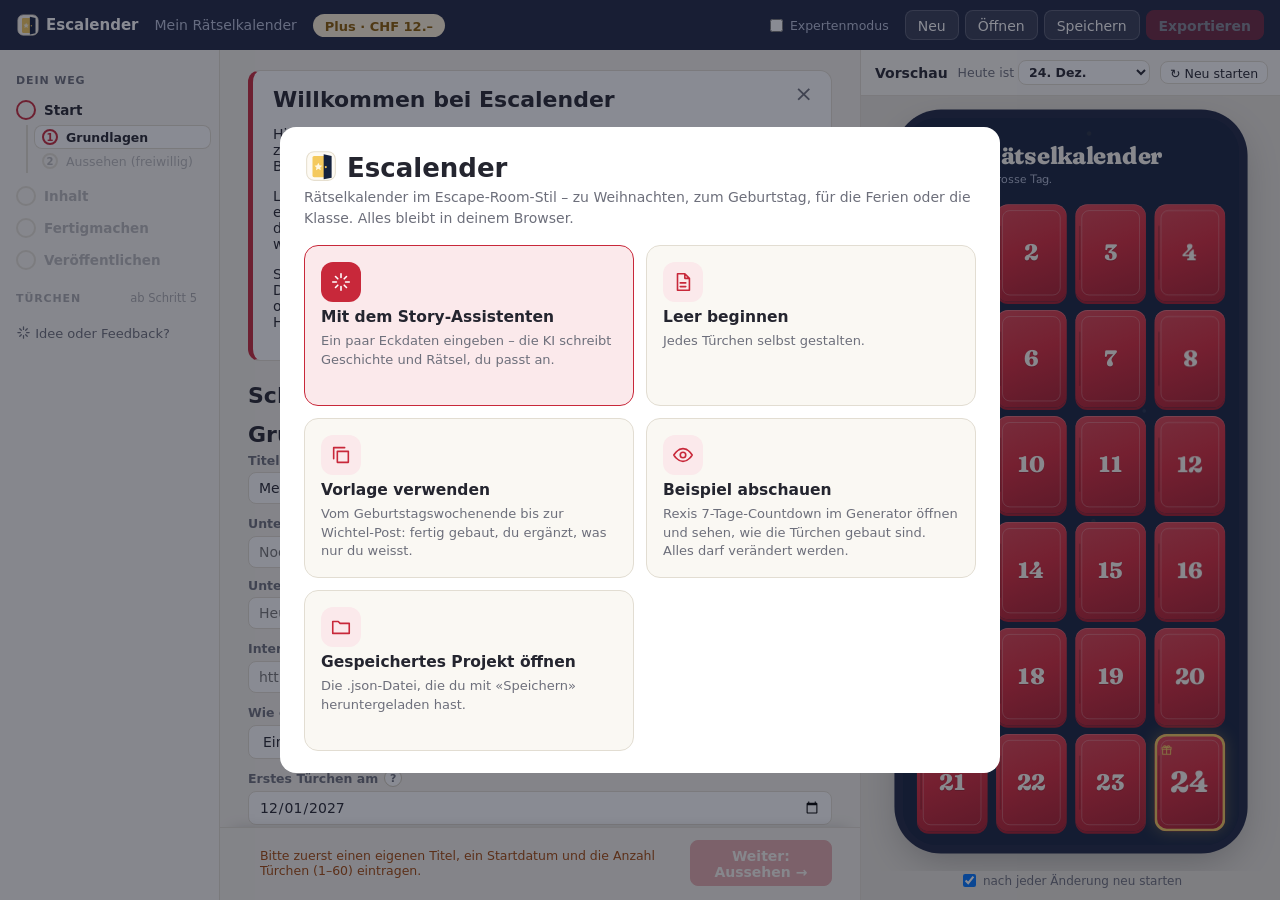
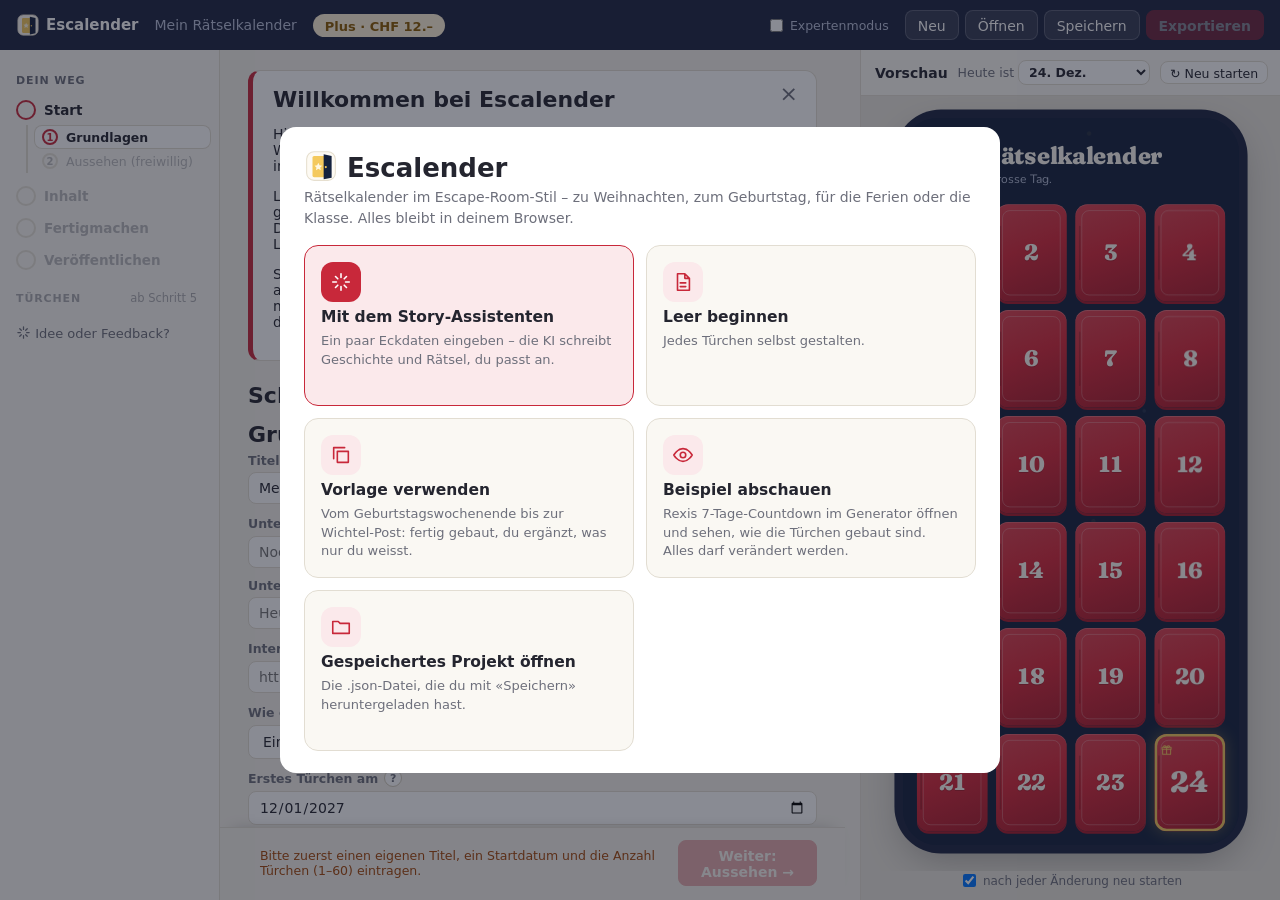
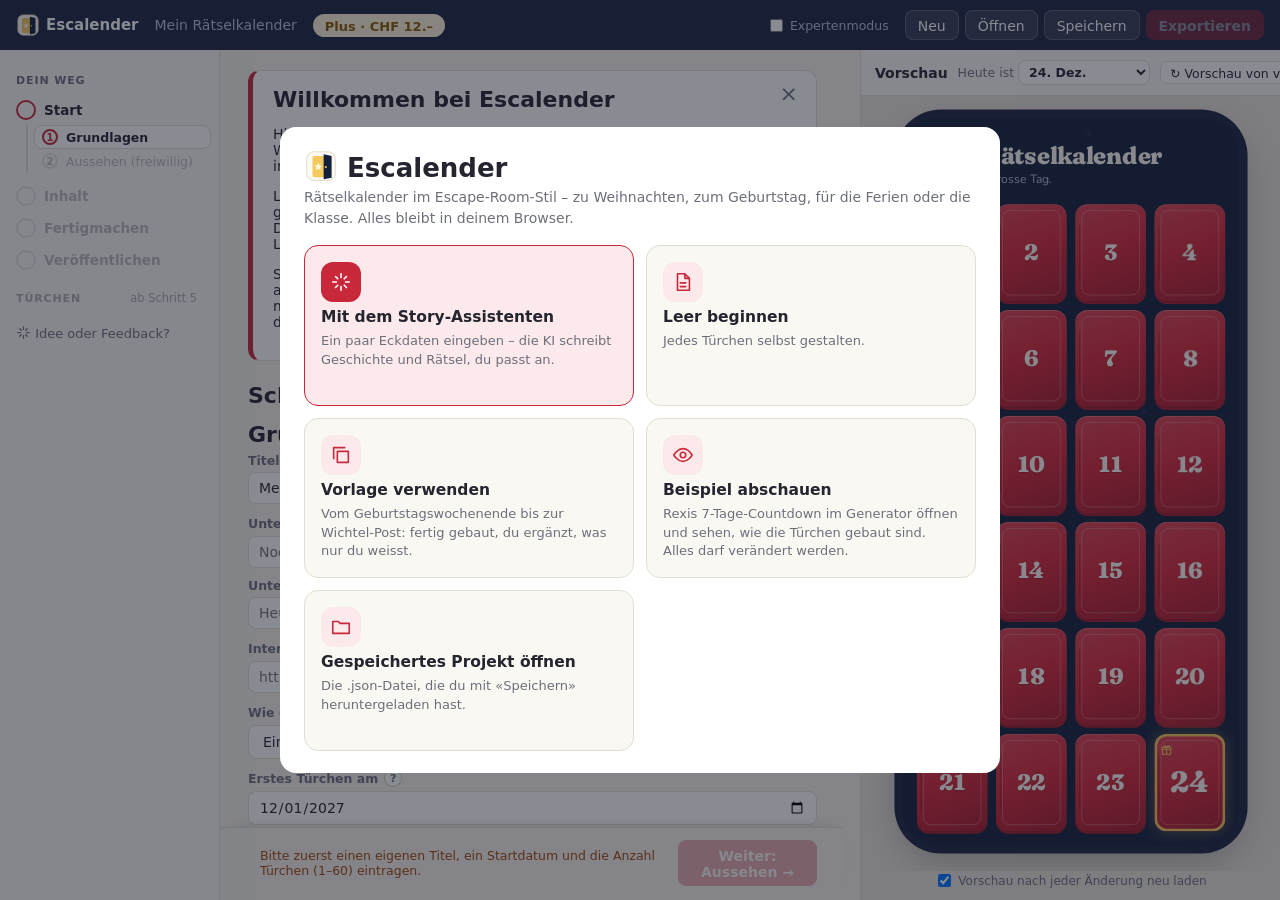
